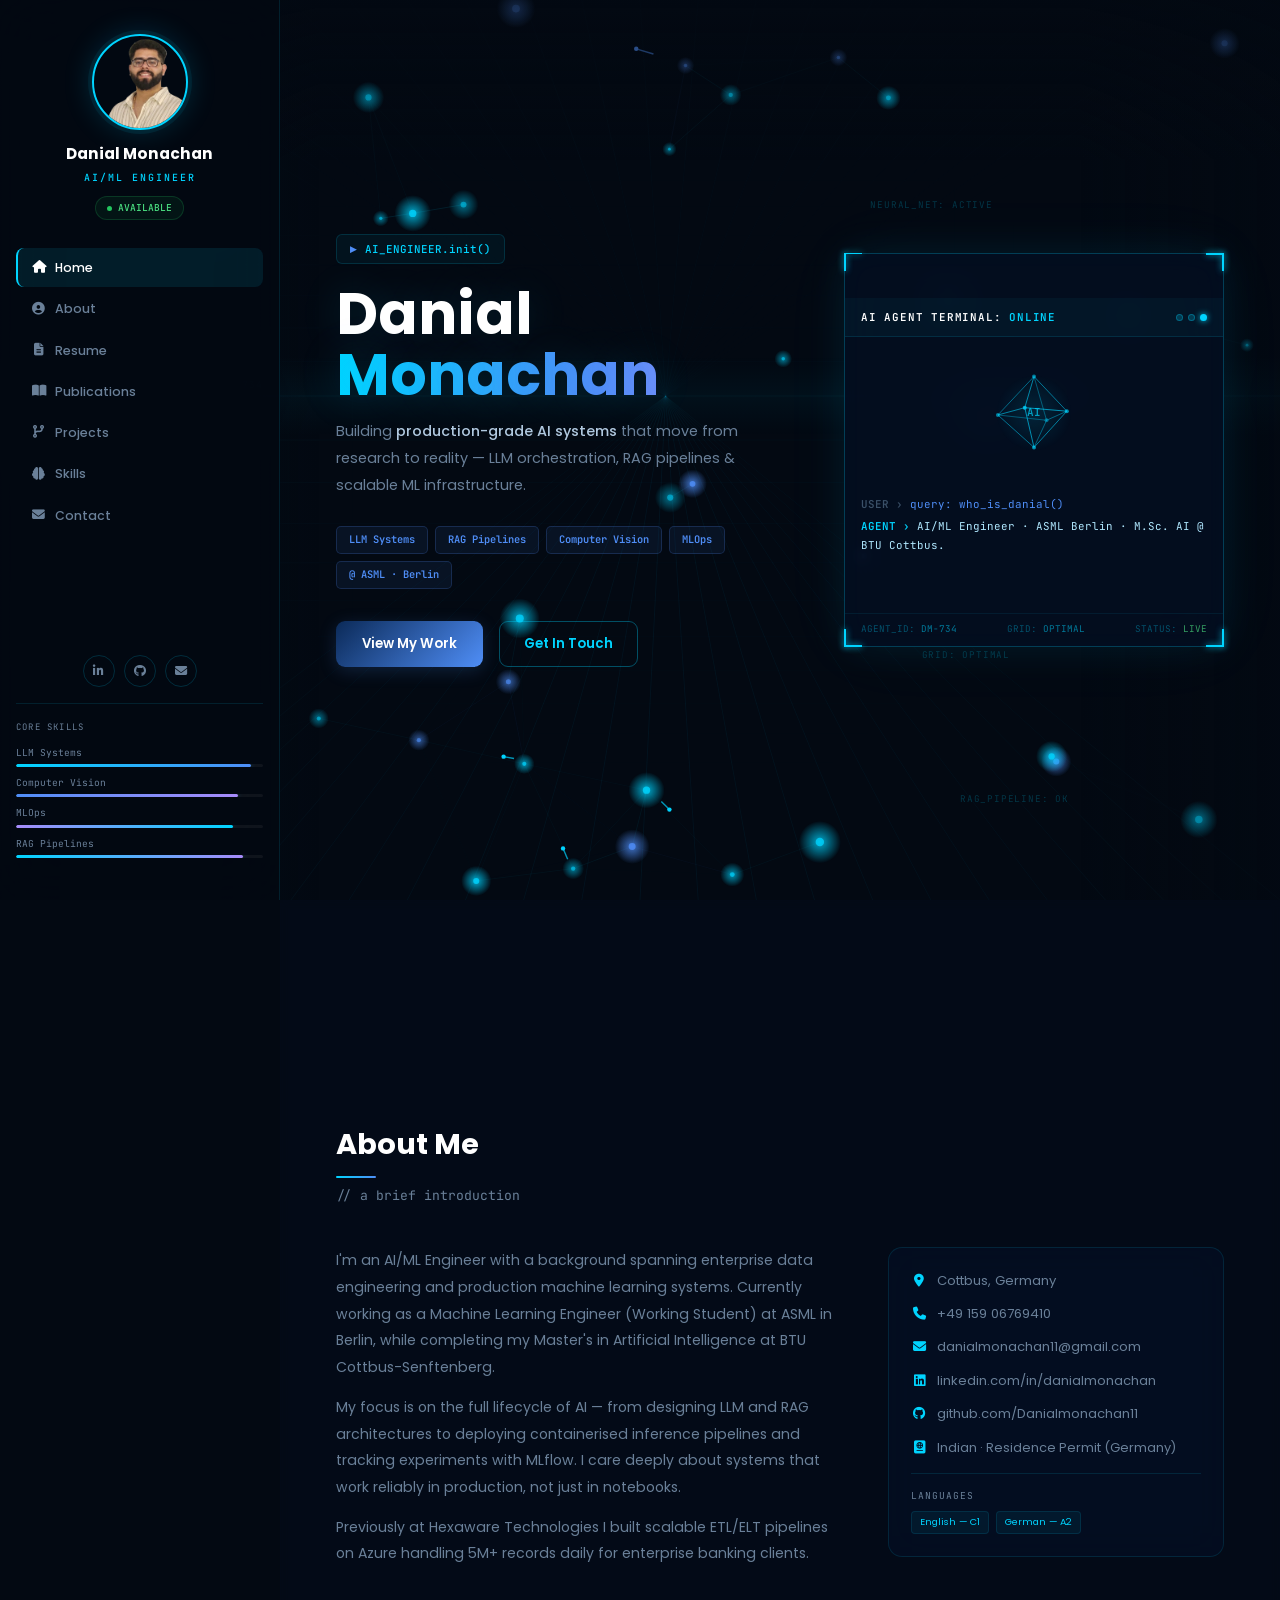
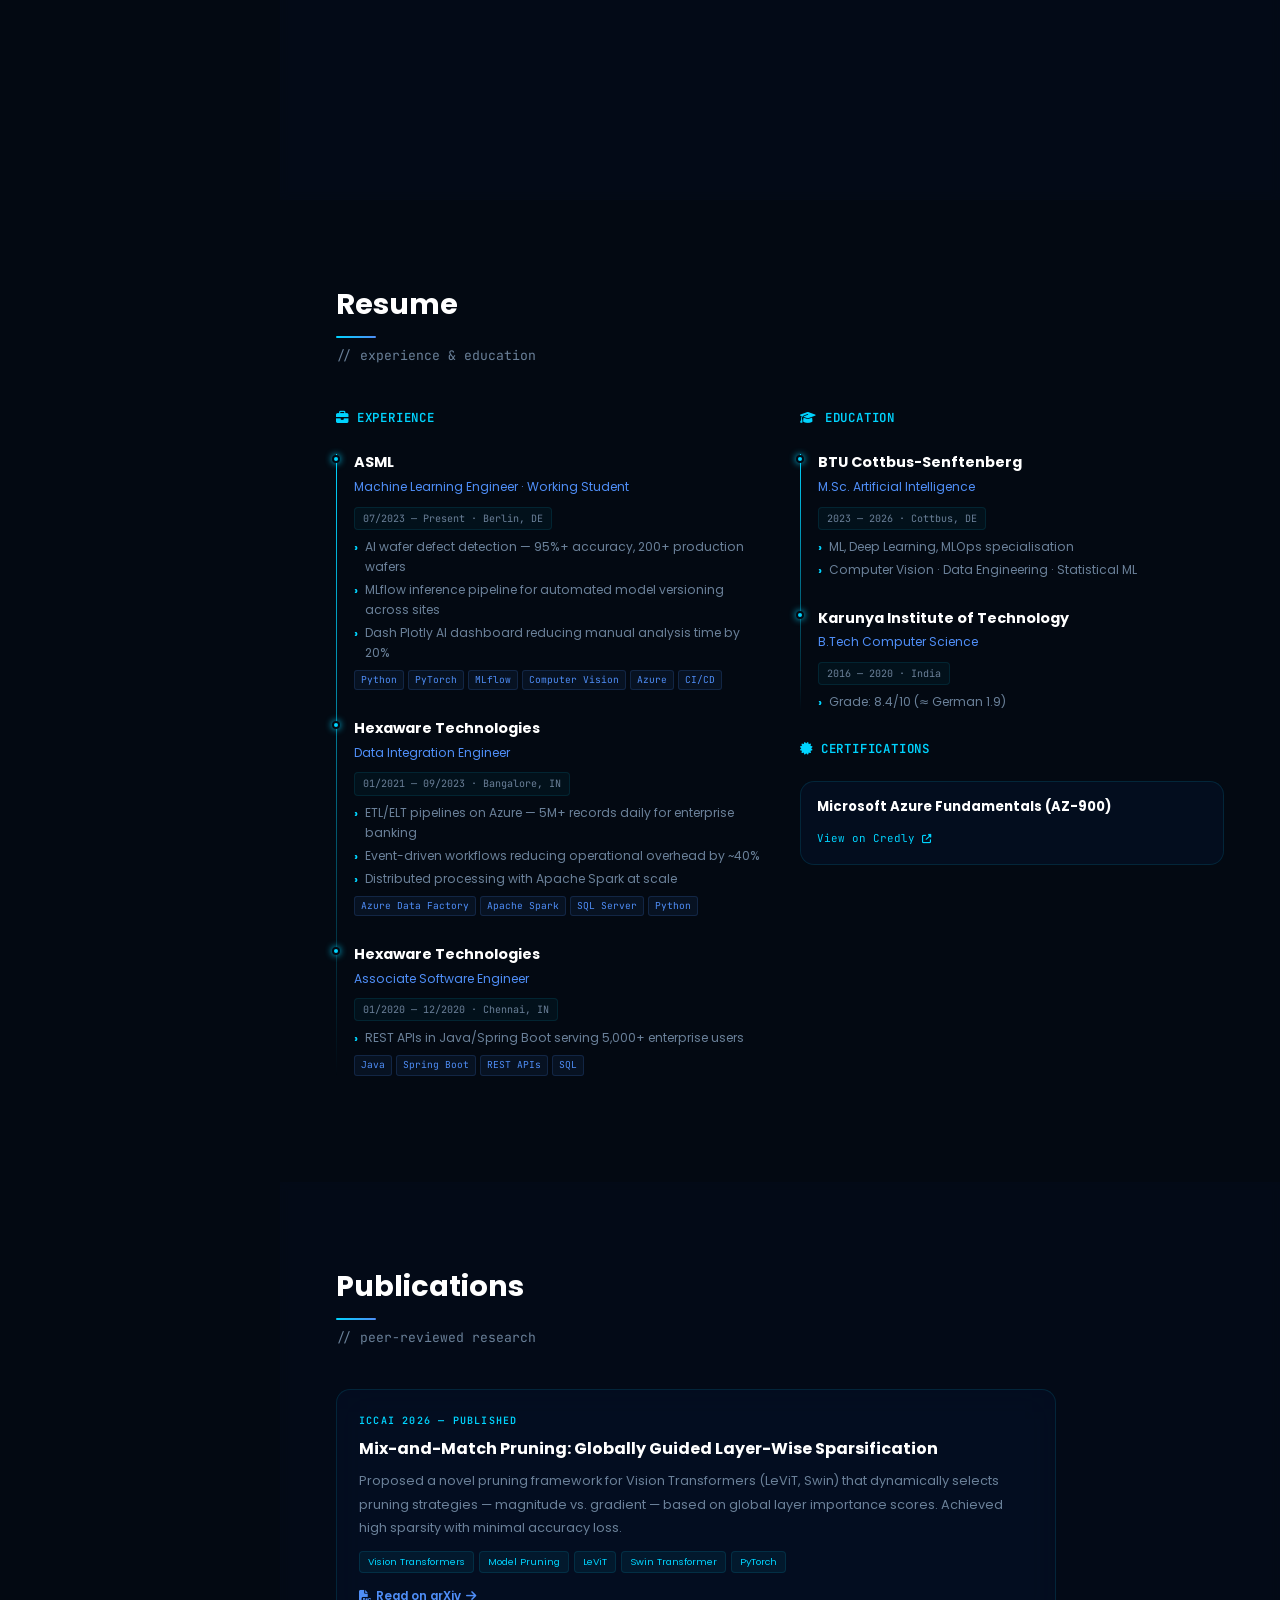
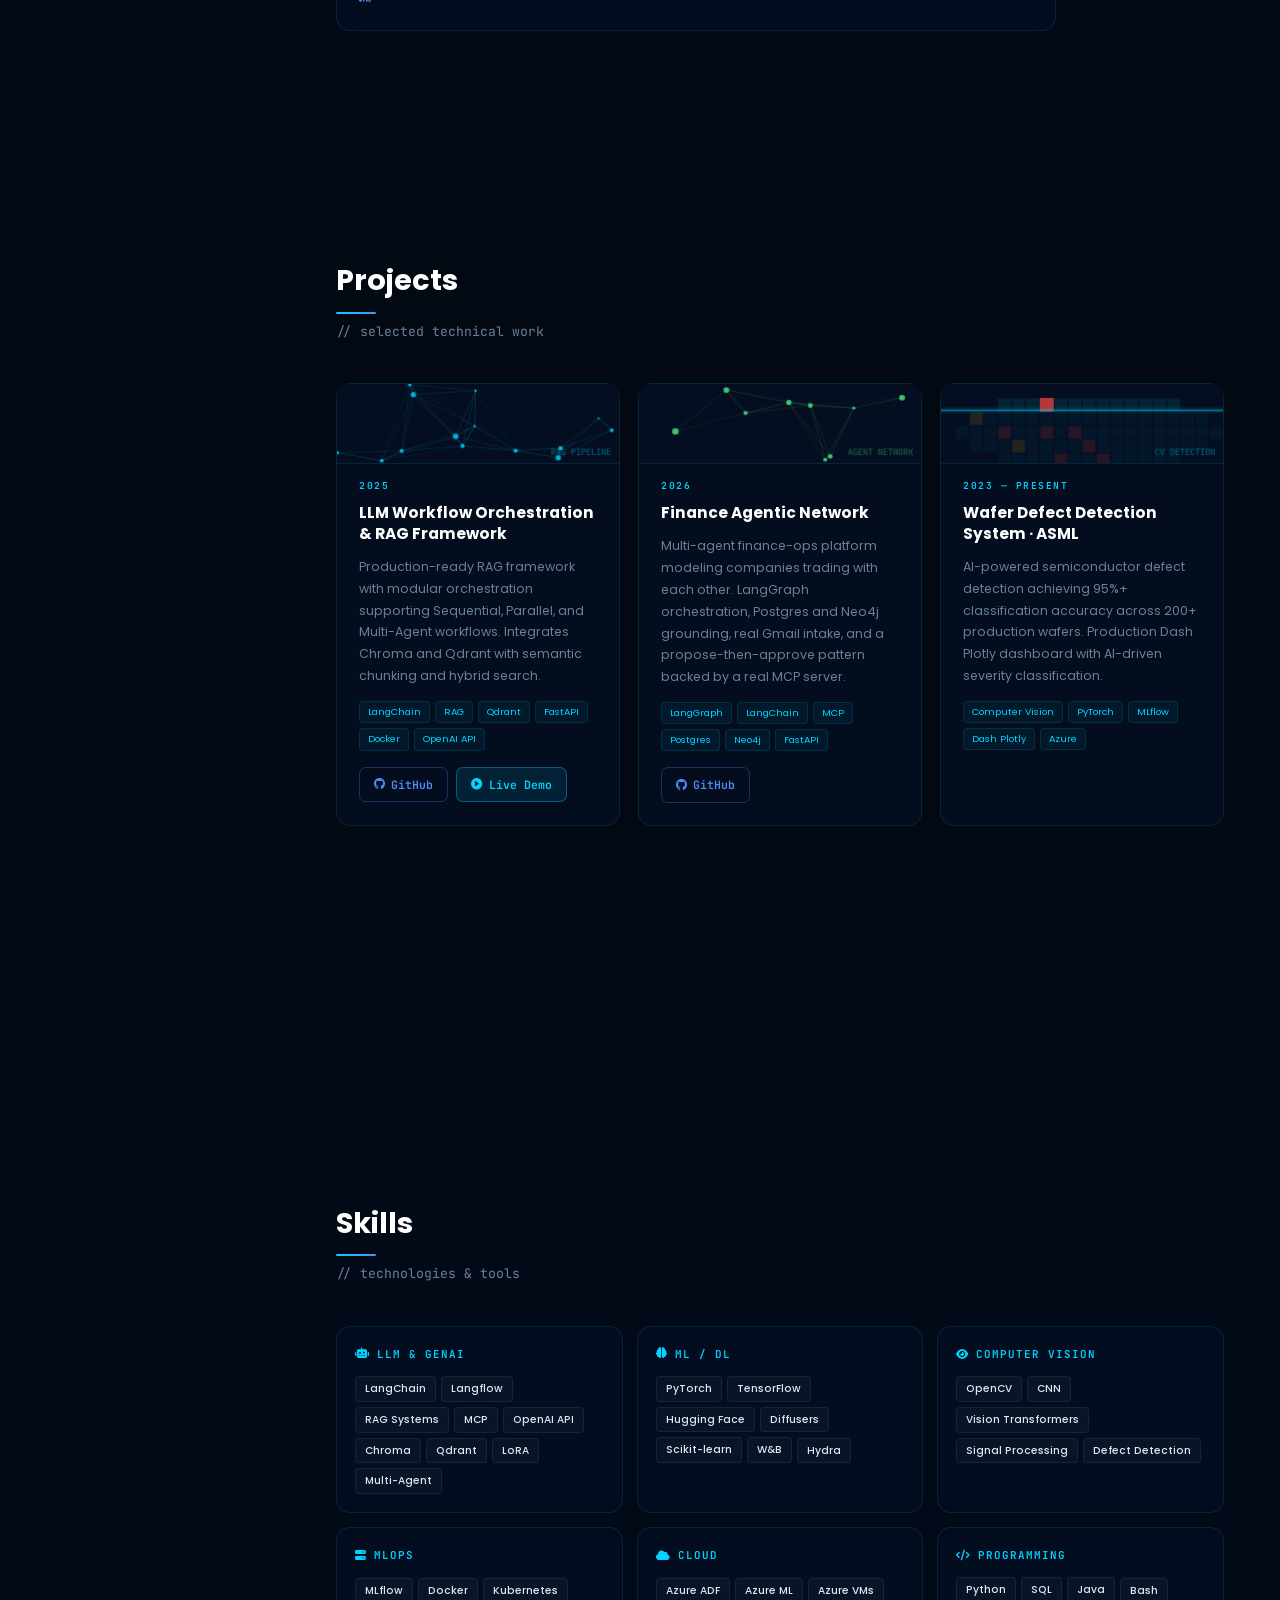
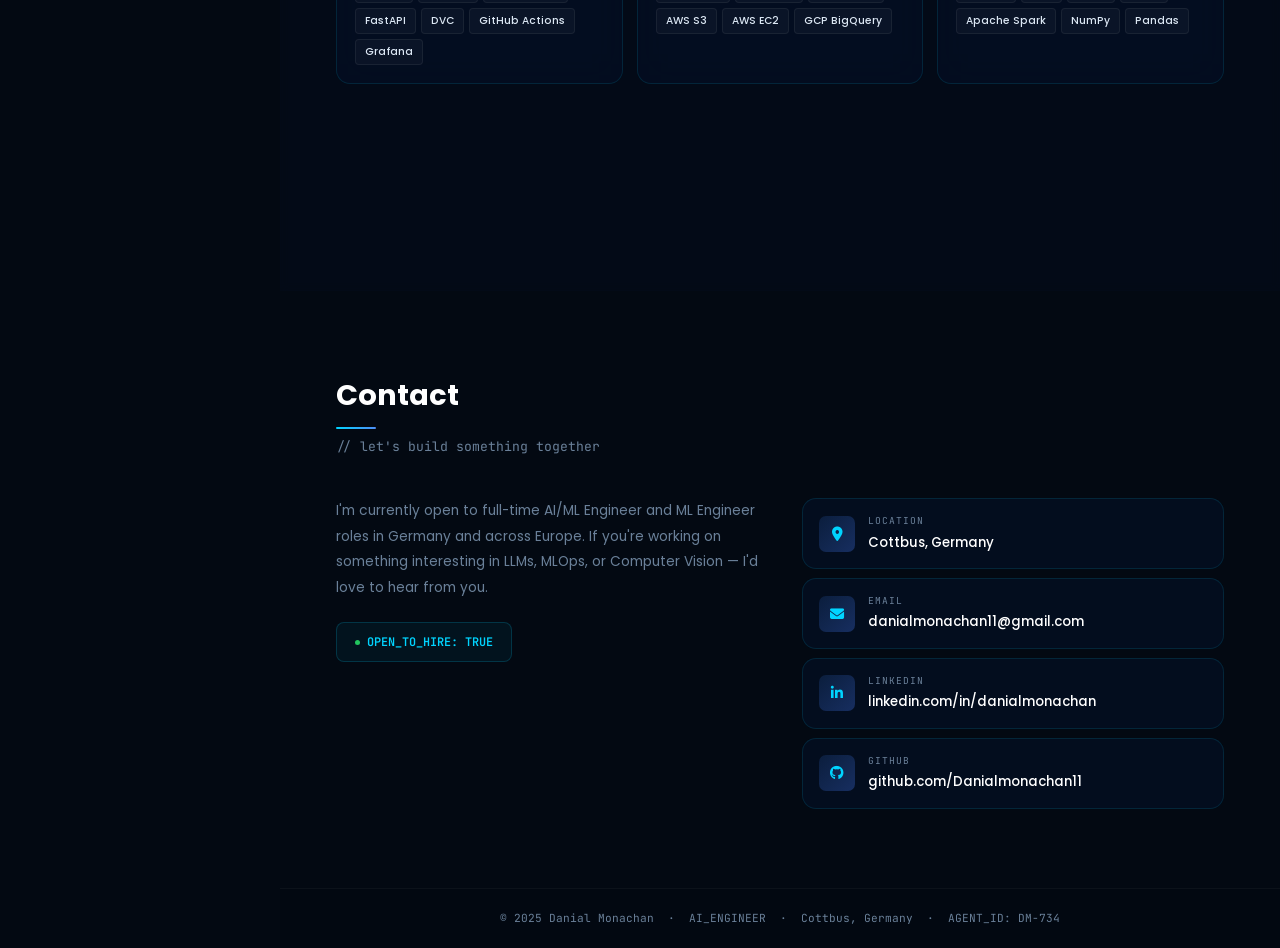
==== index.html @ 4eda5777 "Update hero terminal line, project year, and add themed canvas for Finance Agentic Network - Hero te" ====
<!DOCTYPE html>
<html>
<head>
  <meta charset="utf-8">
  <title>Danial Monachan — AI/ML Engineer</title>
  <style>
    * { margin: 0; padding: 0; box-sizing: border-box; }
    body { background: #faf9f5; display: flex; align-items: center; justify-content: center; min-height: 100vh; font-family: -apple-system, BlinkMacSystemFont, sans-serif; }
    #__bundler_loading { position: fixed; bottom: 20px; right: 20px; font: 13px/1.4 -apple-system, BlinkMacSystemFont, sans-serif; color: #666; background: #fff; padding: 8px 14px; border-radius: 8px; box-shadow: 0 1px 4px rgba(0,0,0,0.12); z-index: 10000; }
    #__bundler_thumbnail { position: fixed; inset: 0; width: 100%; height: 100%; display: flex; align-items: center; justify-content: center; background: #faf9f5; z-index: 9999; }
    #__bundler_thumbnail svg { width: 100%; height: 100%; object-fit: contain; }
    #__bundler_placeholder { color: #999; font-size: 14px; }
  </style>
  <noscript>
    <style>#__bundler_loading { display: none; }</style>
    <div style="position:fixed;bottom:12px;left:12px;font:13px/1.4 -apple-system,BlinkMacSystemFont,sans-serif;color:#999;background:rgba(255,255,255,0.9);padding:6px 12px;border-radius:6px;box-shadow:0 1px 4px rgba(0,0,0,0.08);z-index:10000;">
      This page requires JavaScript to display.
    </div>
  </noscript>
</head>
<body>
  <div id="__bundler_thumbnail">
<svg xmlns="http://www.w3.org/2000/svg" viewBox="0 0 80 56">
  <rect width="80" height="56" fill="#030912"></rect>
  <circle cx="40" cy="28" r="14" fill="none" stroke="#00d4ff" stroke-width="1.5" opacity=".8"></circle>
  <line x1="40" y1="14" x2="40" y2="42" stroke="#00d4ff" stroke-width="1" opacity=".5"></line>
  <line x1="26" y1="28" x2="54" y2="28" stroke="#00d4ff" stroke-width="1" opacity=".5"></line>
  <text x="40" y="32" text-anchor="middle" font-family="monospace" font-size="8" fill="#00d4ff" font-weight="bold">AI</text>
</svg>
</div>
  <div id="__bundler_loading">Unpacking...</div>

  <script>
    
document.addEventListener('DOMContentLoaded', async function() {
  const loading = document.getElementById('__bundler_loading');
  function setStatus(msg) { if (loading) loading.textContent = msg; }

  // Error sink persists across replaceWith since it's on window, not the DOM.
  window.addEventListener('error', function(e) {
    var p = document.body || document.documentElement;
    var d = document.getElementById('__bundler_err') || p.appendChild(document.createElement('div'));
    d.id = '__bundler_err';
    d.style.cssText = 'position:fixed;bottom:12px;left:12px;right:12px;font:12px/1.4 ui-monospace,monospace;background:#2a1215;color:#ff8a80;padding:10px 14px;border-radius:8px;border:1px solid #5c2b2e;z-index:99999;white-space:pre-wrap;max-height:40vh;overflow:auto';
    d.textContent = (d.textContent ? d.textContent + String.fromCharCode(10) : '') +
      '[bundle] ' + (e.message || e.type) +
      (e.filename ? ' (' + e.filename.slice(0, 60) + ':' + e.lineno + ')' : '');
  }, true);

  try {
    const manifestEl = document.querySelector('script[type="__bundler/manifest"]');
    const templateEl = document.querySelector('script[type="__bundler/template"]');
    if (!manifestEl || !templateEl) {
      setStatus('Error: missing bundle data');
      console.error('[bundler] Missing script tags — manifestEl:', !!manifestEl, 'templateEl:', !!templateEl);
      return;
    }

    const manifest = JSON.parse(manifestEl.textContent);
    let template = JSON.parse(templateEl.textContent);

    const uuids = Object.keys(manifest);
    setStatus('Unpacking ' + uuids.length + ' assets...');

    const blobUrls = {};
    await Promise.all(uuids.map(async (uuid) => {
      const entry = manifest[uuid];
      try {
        const binaryStr = atob(entry.data);
        const bytes = new Uint8Array(binaryStr.length);
        for (let i = 0; i < binaryStr.length; i++) bytes[i] = binaryStr.charCodeAt(i);

        let finalBytes = bytes;
        if (entry.compressed) {
          if (typeof DecompressionStream !== 'undefined') {
            const ds = new DecompressionStream('gzip');
            const writer = ds.writable.getWriter();
            const reader = ds.readable.getReader();
            writer.write(bytes);
            writer.close();
            const chunks = [];
            let totalLen = 0;
            while (true) {
              const { done, value } = await reader.read();
              if (done) break;
              chunks.push(value);
              totalLen += value.length;
            }
            finalBytes = new Uint8Array(totalLen);
            let offset = 0;
            for (const chunk of chunks) { finalBytes.set(chunk, offset); offset += chunk.length; }
          } else {
            console.warn('DecompressionStream not available, asset ' + uuid + ' may not render');
          }
        }

        blobUrls[uuid] = URL.createObjectURL(new Blob([finalBytes], { type: entry.mime }));
      } catch (err) {
        console.error('Failed to decode asset ' + uuid + ':', err);
        blobUrls[uuid] = URL.createObjectURL(new Blob([], { type: entry.mime }));
      }
    }));

    const extResEl = document.querySelector('script[type="__bundler/ext_resources"]');
    const extResources = extResEl ? JSON.parse(extResEl.textContent) : [];
    const resourceMap = {};
    for (const entry of extResources) {
      if (blobUrls[entry.uuid]) resourceMap[entry.id] = blobUrls[entry.uuid];
    }

    setStatus('Rendering...');
    for (const uuid of uuids) template = template.split(uuid).join(blobUrls[uuid]);

    // Strip integrity + crossorigin — blob URLs from a file:// document inherit
    // a null origin, so crossorigin forces a CORS fetch that SRI then rejects.
    // The manifest bytes are ours; SRI protects against CDN compromise, not this.
    template = template.replace(/\s+integrity="[^"]*"/gi, '').replace(/\s+crossorigin="[^"]*"/gi, '');

    const resourceScript = '<script>window.__resources = ' +
      JSON.stringify(resourceMap).split('</' + 'script>').join('<\\/' + 'script>') +
      ';</' + 'script>';
    // Inject after <head> so the DOCTYPE stays first; prepending the script
    // would push the parser into quirks mode. DOMParser always emits a <head>
    // (synthesizing one if the source HTML omitted it) but may carry
    // attributes through, so match the full opening tag. slice() rather than
    // replace() keeps us clear of $-pattern substitution in resourceScript.
    const headOpen = template.match(/<head[^>]*>/i);
    if (headOpen) {
      const i = headOpen.index + headOpen[0].length;
      template = template.slice(0, i) + resourceScript + template.slice(i);
    }

    // Parse the template and swap the root element. Scripts inserted via
    // DOMParser/replaceWith are inert per spec — re-create each with
    // createElement so they execute, awaiting onload for src scripts to
    // preserve ordering (React before ReactDOM before Babel before text/babel).
    const doc = new DOMParser().parseFromString(template, 'text/html');
    document.documentElement.replaceWith(doc.documentElement);
    const dead = Array.from(document.scripts);
    for (const old of dead) {
      const s = document.createElement('script');
      for (const a of old.attributes) s.setAttribute(a.name, a.value);
      s.textContent = old.textContent;
      // text/babel scripts with a src: fetch and inline. transformScriptTags
      // does XHR against the src, but blob:null/ from a file:// origin is
      // silently dropped. Inlining makes it a plain inline babel script,
      // which transformScriptTags handles unconditionally.
      if ((s.type === 'text/babel' || s.type === 'text/jsx') && s.src) {
        const r = await fetch(s.src);
        s.textContent = await r.text();
        s.removeAttribute('src');
      }
      const p = s.src ? new Promise(function(r) { s.onload = s.onerror = r; }) : null;
      old.replaceWith(s);
      if (p) await p;
    }
    // Babel standalone auto-transforms type=text/babel on DOMContentLoaded,
    // which fired before we swapped the document. Trigger manually if present.
    if (window.Babel && typeof window.Babel.transformScriptTags === 'function') {
      window.Babel.transformScriptTags();
    }
  } catch (err) {
    setStatus('Error unpacking: ' + err.message);
    console.error('Bundle unpack error:', err);
  }
});

  </script>

  <script type="__bundler/manifest">
{"fc638bfc-784a-44ac-8189-ca81ca6681d2":{"mime":"image/png","compressed":false,"data":"iVBORw0KGgoAAAANSUhEUgAAAiUAAAHHCAYAAABgCSj/AAAQAElEQVR4Aez955ct2X0dCO7fOScirkufz7/yKLiCJQiAVTAsACQokARopJJI0YhGTdGIImXZSxqya2Z6ZvWsnpHWqLs/dP8JjdWf+9sMZtZ8GPUSSIAGtgoo92y+99JdH673PpGRL6sAEGUeUC6i7s7jfsf94lbuHb9zbz6H7uo80Hmg80Dngc4DnQc6D7wGPNCJktfATeiW0Hmg80Dngc4Db2QPdHt7sR7oRMmL9VRn13mg80Dngc4DnQc6D/[base64]/cbXY76zzQeaDzQOeBN4oHOlHyRrmT3T46D3Qe6DzQeaDzwOvcA50oeY3ewG5ZnQc6D3Qe6DzQeeDN5oFOlLzZ7ni3384DnQc6D3Qe6DzwGvXAD1mUvEa90C2r80Dngc4DnQc6D3QeeNU90ImSV/0WdAvoPNB5oPNA54HOA3fQA6/joTpR8jq+ed3SOw90Hug80Hmg88AbyQOdKHkj3c1uL50HXh8esM985jPZ5z7ykZWf+ehHNz79yCOnP/nwwxc++clH7vnUpz56P9MHPvnIIw88+vDDb1H68Y9/6L5PPvL+ez7+wQ/e9cmH33vhJz/y/vOPPvrBs5/61IfPfK7F5z515nNCW1bK8i/8wqdP//ovfGrrN37+0fXf+Z3PDh577DH/+nBRt8rv4oGu6k3ggU6UvAlucrfFzgOvkgfsMcB/5i1vyT71qQ9t/eTHP/zgpz/64Q98+uMf+sRk99rPX5/u/sbV/Z1/fn3/+p/d2t/5bw52bv7fD3Z2/8N4Z///OR7v//fT6fi/m04P/+Nib/rfHxzO/ofZ4vB/mE4X/910tvgP9Xzx/6in8/92kdf/1wruT22e/1ubL/9dhfCnywJ/tlhW/9V87+DPFnv7/253Mv9Xu9P5H1x9eufXsbzyuV977Cd//Ld+9afe+9u//dP3/Je/9w83/uN//MPsf/wffycR/uf/+TH/+OOP6/eivUo+66btPPCm9oD+53tTO6DbfOeBzgN31APune98Z0qMGOG49/KHP/Dw5MzqzxXz5T/ZH+//Vzv7N//99Vs3/8N4Mvm/LIvyT/Ki+N2iKH+5KMvPLovip/Ky+FRel58o6urjZV39eFVVn6jq+hNmIOxTcPZpF8LPOBc+x/QXgPox9v+15WLxG8vF8h8tl4tfJX5lNp/98nQy+eX9g/1fmYzHv7lY5r9XVeW/Lpb5/3k6m/w3i0X+ZymSf7qw6jcuXx7/4pNfX3zmP/2nKz/xv/wvOx/8m7/5/zz4S7/08Yu/8AuPnP6d33ls7bHHHuv/4R9+Jnv00UfDkWC5ow5DN1rngc4Dxx7oRMmxK7pM54HOAy/TA/YWRkMeffR96w8//PD9o1HyibVR8iuJ2R87Xz1elcXjy2XxT+sanwXwYQqNdxEPmNkF7/0p59wm69fqul4hhswPmA4oIvoUJ32lKh9hWBTFMM/zEcccVahXlkW+ShGyOp5NVmez2doiX66xfZ3pBstbs8X8zGKxuLBYFvczyvLO/cODDx7sH3xm/+Dgt9Nh71862J8t8sXjy/n8/4TK/WmahD9G4X+3Lt3vXL906dfL5bVfuHZ5/qntbfehL3/5//W2n/7pD579yEfetvLwwxf7FF+pxArX3EVW6ITu1XnglXrAvdIBuv6dBzoPvDk98IEPfCChGFl9/zvecff6qPfx+WH9a3U5/yOU5f8hz/N/e3B48OsUHx/Jy/xtRVmeM+dWfQgZ4eBqVChh3kXAGWrROlPVqcxICSJQM61RVBWWZYF5vsRkPsPhdBJT5acsTxdzUKAgr0qOXaPmWL1BHz5J4hwql1Vls8XCH4wP+7f29jeefea5C9eu7rx9b3f/fZPx9P3EJw72xr90OJ78F/P5/A8Ox7N/dXg4+XcHxGw8+zfLWf7HVWG/O0hGv5L67Z89c2b4sczN3/PTn3zk7p96+OHNRx9950h+4TtCu2HSvToPdB54KR5wL8W4s+080Hmg84CiA4+85z2n+0n+I1vro19LBuFfwvBvFvn8ny8X01+t6/JDzuEuRjbWyyrvLZdLN51OMR6PwcgFGMUA22BmEY7G3nt8N4QQ4BOC7bIzo3hhyKUsSzBiAo3LKEgUImYGeAcvW/ZR32VRxPlmywUoMihoVC4xnS/jeq5du4bLly8Ldv36db+zs9Mn1m/evHVqf2//7GK5uJtrfvt0Mv1RzvUTnOvvV2X1u2buX3H8Pynz/E8W5fJfT4vlHy/Txe+6uvfY2tA9/MlH3n83xckakXTvmM4DnQdevAfcizftLDsPdB7Am9gFOqYgyW6fWh99IIyS3yny+k9mk8M/qori19PgP7YyHN2zsrK63uv1UuOVF4soQiQg4AGXOFgwKM9jGSyKHBILimyUDJPkZY1FnmO+XMY0p/BYUlQIOSMkwjIvkRcVGHmJULlgvxqO8RQXIySKrlQswRmSLIVEjdrbPhXnUp/5Msfu/gFu7u5h/3CMvKzgQwrnEzALzZNz/gVF1Wy+TInhYlmss/50ifq+GvV7zOqP5cvlZ2fT8T+ajCe/P51N/2hZzP9N6fEvV0f4lTNb2cM/8ZEP3P3hD79l9bHH4N/Eb59u650HXpQH3Iuy6ow6D3QeeDN7wD36vvetYzl518DbbzHM8W+txn+RhvB3BoPB/YwY6PMgGUWIWyxmWFJUVHUB1sM510QumJYUGYqSqF1RDpWFmpEPapjoX5Vlo1T1PP7haVCJ1l5l1ctYfdqyUtlobKEdQ3WCystlEaMmstUYdWXwLuF26ji++jEqgimjOrLX+AJ4qY/WdATjmI5IiqLs0XZYlMV6VVfnAHsnx/4kgF8h/lmRl39ae/t3o2z1127d+uCP6KvMPPLK2Na9Og90HvguHuhEyXdxypuwqtty54Hv6oF4VPOBd91XBPf3i2Xxp85X/yRN/[base64]//62o6/eO7Tw9//Cd+4gN3P/bww3326V6dBzoPnPBAJ0pOOKPLdh7oPNB4QEc1jzzyyOleUn0CLv2TJAn/OkmSn/bO30ci75GgXUvIJOJIzI0YyCkmimPCV1uLZmRQh9gJeOiSTdO/jGNxDuqb+ngstcvuhZDgENSuPu0YXF/sq1TrVKo22cleIiXwqAZwcS1N2qxFc8iuHU99BY2jaIqEiQSJoHrZazxB/WTDNmPUxU8mk4T2qxzrQcA+CXP/uDb7b6tp9V/f9Pnf+zuf+MjbHn303h4AQ3d1Hug8wP8j38hO6PbWeaDzwEvywGOPPeYfffQD23V+8HC1HP/jLOn9H5MkPOacu9/MeiRXy/Mci3wZowcieoH1UYjkjGgUjEaofHJikbWA+CvHHTdxzJiXvVCWFUVJTVRRlNS1mk0/wDVA9gI4jpmHEcpHA/6oK0MEO2q8oigpThpUVQ1WRwAGEGYOxjGc8wBO1jmAZfURtC5B4+V5wb03UFljGseRvWzUvqCPlvo8ymLJ46zclmVhJepAbOVl+a68yH9+uZj928nh4R9buf0zP/uTH38LhWCv+9wJuutN7gH9n/cmd0G3/c4DnQfoAffpT79n+Nxz33jPcpb//bKo/ywJ4Q9WV1ffl6bpOgWF4xN//AaLUgkTkmsUD+x7/KJdrFMqNALiuPk4o7a6poCo62hfVVVMm/qawqGOZc9jF0GfTxGUbweR7Qvzzjm0kK3GLcsyjtXmiygWFjyWWVCwFBRTVUxV39q2Y2v97XhKNaagvCA7jSuc7Kt+rZ3WqPboM4oVzuOKulrh1h8Mafil5XT+p7u7u38YqsnnxuOPve1zn/vIisSh+nXoPPB68MCdXGMnSu6kN7uxOg+8/jxg+mzDZz7zyH3zif3s/[base64]/KSaL3yum9tnl+OrbGDkZAXFjTLpX54E3hwfcm2Ob3S47D3QeeKEHHn8c7pd/+bNb/sLah12F36qK4l/4xD476Pfvdc71W7JWqs9JlIw4iNz11K9U47ngYWbKQnUtZCOoj6C8jMwMHDtCAgMUF20fs9ttZs2Y6tcCvGR7ssyq43lP5lu7NlUf5V9oow+5FoycCCfFiOxamNnz9qh6jdWOqVRQnVljq7LGVCqoTakgf6hN88kXbAtVWW4Uy/zdZbH8pTLP/4inPf+k78uf+PgHP3jh6DMnmrbDD9UD3WSvhgc6UfJqeL2bs/PAq+yBX/u1Tw//5m8+8SCq5c8z7PC7ISS/4kN4rzO3Xpa5m80nODjcw8HBASaTCUSiWjJPXBg3qSPgLAoCEW3BCICgPEkWxigBGBVpU/BSPZOjl2PfhsAdrR34U4Oz1cyiaDEzaDzBeNYhaIwW4MVTnzhOW2dmrAXr6ggV1KYxlDezOLb3CUIIMDMY19qiXXNbrhhZieBEGge82pRZmLG/eaaexWZPNI1zy04CRHMLKrepIirKl3mBsshRUYXUqJKyLLbmi+n7Jof7/2A83vujkBa/H8rNH//pRz94lpGTwEm6V+eBN7QH3Bt6d93mOg90HvgOD/zzf/[base64]/XWf/PkfZ+bTisHtTnfuI6XsGPrmvngdeyB9xreXHd2joPdB64cx54/PHH0v/4f/s3F1eG4RcSVP/s4GDv7966ufeuXpUXdAAAEABJREFU6zu31q7v3PTjyQyFBIn+Psd8CX0OIucPVpE8aygvUvUkYpGuiFbREQkRpTn7KVW9yFiQvcptelLASJiIsFVXKFrAkERdk72hr9zUIM/DGxAYkTFrSF/jmHkKEYP6Nd5Rn4p1JUoeMam+LNgfnhEIwJgGn8K7BGYWUdcl+y/hLcAY0XHwCGxvy9BnYFivNtUJyp8Eh+CcRnGFmJp5ePpGUF77BkVJmzoXIGgPAsyjNIfSOyzqGlP6YFGUmDN6MlvmbllWvdrZ2byqfnwyOfzt+eH0j9N69JFf+PQjp7uoCbrrDeoB9wbdV7etzgOdB0544D8+/oer9158/weHqyu/c/Pa9X/x1FNP/+SlS1dOX79xI+zs3LRbt/Z4VDPG4eGEOIxHNoqS1CRLPeG3UFkwM5gZCbmKQkDtqhcAB101owIqvxCylSCRgBCachXHkq36mlkcP0kSONeMJzvZC62d6hpUFAb1MTSGoL5mFutbu7a+iWQgzmPWzGdm0CXbdp42L6FTHH3+ROKrQRHXLRutqU2VB/2g+R3FiJlxWBfXATT7MeO6KLhqipOCYmxBUbdYLiHknKekmuF8jpES/ftBD+bF8u/mefFfFgi/PsqKhyhM9EFYjtu9Og+8cTzQ/N/xxtlPt5POA50HTnjg8ccfD//+3/+7C6cfeODnL168518NV9d+4+rOjXdcuXa9Px5PSYs+kr7IU90aMgVE2PrMhconIdJtoXoR90moTfVKVX8yVb5FK1hUlr3mNrNjgaCyYNbUKS+7FioL6v+3wcxkFoWD1iPIXpVmBvPuGKBAEChvUFIkFIzcKG2hsqByhRK10ZLhEkVdgCbfpmY1/YpjqKw2QfkGxnbObxQndc3ITRGPcPI8j0KPgiSKGO2Za3ZlWW1RoHxsuZz/AYf/NxtD/OxnP/3x+z7zmc9k6K7OA28QD7g3yD66bXQeeEN64JVs6jd+4zd6fT99YGOw9ovBp7+5WBaPTqfLC4eHMytLw3Cwgs3NTWxvb2NlZSUSpEhbczpGJ8xM2SgUYoY/jggykqZsVRaUF0iex20qC6oT2D2OZWYx1RyqU9qKIKWq05jq0/ZXnexaqFwzEmNmykbyln0L9RPaslKN2UJlwcziWuIg/KG6vw3qb2bHos3Mot/adZk1ZbMmBa+TbSzGl1kzr9rM7LhOZUEVmkup1qO8mUlcBUaw7p7NZj+9WCz+mP761cwv3vu5j3xkhbbNQMx0r84Dr1cPdKLk9XrnunV3HvhbPPBbv/W5ldOb4X08GvjVvfHhP/r2M89+8Ctf+draE9/8ljvgEU1FQk97PUiQCKPRKBL7kscHIkGhzbeE2E6nsiAbkuIxKatd9YLyZhYJ3+z5qUjXrKmTnaA6wcxUFPlGcaOxBM3VQmUZmdnR+J5FHY2ItMF+9fPAUxDaea6z+UwH4Dg+GJmoiOJ5aIVMO4fmbPOcJL7MjGO5KEzaNSttYWacz6I/cXSZ2VEOsQ282nHNLI6nyFSapujxvigPXmVZc30V11uxBNSM5pT8ySjKepEX7yvy5T+qlst/jBX/iU9/+pFT3R9di27qfryOPeBex2vvlv669UC38B+kB37v9/7hxrC38XBZVb956dJzv/L1r33z3V/+0l8N/+JLf2Vf+8Y3sFgsSdoVyqImGYqoHdPbvwrMLBKnSFOk3ELlFlq/mUHkqc99CMq3xKz0pGBR2awZV33bcTS28qproXILjaF62elYQyiK5nMcqm/R2svuJFQvGzOLe9Q6wEv1EiASXsLJcdVGk+/6Uls7vvJmFu2UV8asKctG4ys1szi3mR37VfZqE8BL+xRaP7a+VGpmUZRoPEF9lHLNWVWW91Zl9Yt5Xv1+NVv+/Wee+eb9H/jABwYc0oju1XngdeeB27+JXndL7xbceaDzwAs98Du/89haMV385O7NW7/z7DOXfvZb3/r2xa9+9WvpN554As88/RwuX7qKipGC+bKI3/K4cuUKrl69ir29PYjoRIwaU8RnZpFEVW5JVDZqU1n1gohe5ClCVX+zpp+ZsdlxDB9TcF5Bxy5tqr5mxnZGAeo6km87tllDxipr3r8NWlML2X83tO1KNZbSogKEkpEj+aVFiVqfGkHFpQlt+YWp5tE4gvLaiJnFKInmUFkwM/rBlD1uk7hqbVo/nBxHdSFJIMA89JdgF4sc8/kSk/kCh9MJJrOpz6t8q8jnH5tMx79bzWa/P8jKn/z4xz948TOfeUsWJ+x+dB54HXnAvY7W+ppfarfAzgOvpgd+4+d/fr2Y5j91sH/wW1evXf3Us88+d+bmzZvJtZ3r2L21j/F4jIPJOJKiyG02m+HatWu4fv16/MaN1q7jAwkMiQuJDDOLZCrCFYG2aMlT9eonAhXMTMVjqL21Pa48kdE8gtnz+5lZjC6IuAWNg6NLeY2ptZxMlVebYGbH61ZZtichW0FrFrQGQXlNoz4nYdaMZ2ZqjmObWfRla6cGs6ZddRpfqZkd28tGdWrTepQ3a9qVV127XzOT+THUpqjOfD6Pfw5/Op3Hb0npD9wtFotBEpK3ZVnyq3VR/VFi+A1fX/iRRx99dJ0DdL/n6YTu9frwQPdmfX3cp26VnQf+Vg/8w5/56MbB8ubP7+7d/Ce3dm985Natm6uTyaEf82laZCbCWxR5JEcSGJLEw3uLxC+iU53shJYU1cfMYh/lVa92M4MulUWQPEaIEQ4zi+OZWSyLeAWzpl5jyFbQODi6VK+sBIFZ01ftGl/1EkmC8qqXvVmzBjD64lzgGj0FgkWoTqgZ/fA+iW1mnmsLHMIxIlRHO882VsDMvgOa4+RcZo2N1ijoGzd5vuBYJceq435bP7brbuwYcSnL2C5faEy1K9XcmkdlQfk2KiNblVWvvOzlN31VuKo5ZlVB5cmE0ZLxlEdyCw1HN/ktZ/XD+Xz5m4d7+7/fc4tPPProB093//qw3NPh9eAB9/0X2Vl0Hug88Br2gP3yL392u+6nf7csl785nUw/[base64]/mfOTw4/MOksp/bee5H7gPgiO7VeeA17YHuTfqavj3d4joP/K0eoCD51OkB8r9bl9Vv8Sn6QySmIcnIIqF5FwlLpKgyyep5fwdD9WYGPl4zcpJE8jUzmDVQu/opFbmqv6C8oDazxvbkKs2aOjOKnAqoSj7ZFxVKombZxI2MYiivsQWNBV5mTV/nXFwPq6C5BDOLhAxeshde2Ff9zIwWnPcomkCCjlEFjSF7NZpZHD9xAcG8VgQ6LcIBrAtIfcrUHSNxHomziGBNvf7eCGditKTkOnP6e/k8KJoiFMWS0ZICslUfH6NULPJ1ch9mFv2vb9noD6pVnEeoa6OlY5uPcFx3kmRwFlDRJq9qLMuKc4Br4SBgk9m69/4j+weH/5rviX/66U8+8tHPfObDqwAM3fXa80C3ougBF392PzoPdB54vXnAHvvMx7bzafHTi8Xyl4uifHeRV1lRFAYSVkgTOOcpCEAG8tBVxkhJRdIsInkBzf/+3ntImCh1zrGfg5mpC+1EdA3M7Lg+NvJHS6jN2AWJuYx9VN9CQkBQ2ez2GCqr/oXgsHEerceMwqau45hm9ry1gZfWa9aMaWasuf06OX6bV9pamFkcT2MIOLpaGzOL7WYW12N2O5W90H4Gx8ziGun/6F+lrU+UF7RP8FI/s2YszSWoTSmb45xKBdWdbFPdScT75nivKU5UL3ulmoP+M+bTLE3u9z78al2U/zaphz/1c5/++MVHH300sK17dR54zXnAveZW1C2o80Dnge/nAfuFT31oc1GXn2KE5JcYiHh/VWLIiIAtlwWflNm99ljMcyi8L9S1SBMoi5qNDp7/GZ+uWYgvM4tkSCKDIFIDL5GcoLLqRYLKm4nvwLkawVAUxTEZKy9CFplyiPgyszh+21djql2pIPuT/do2M4uCoO2nVOtQasYxzXMRhjYao1QRGHC/bIVju6ByC7W3wNFlcIh2QJwPR1c7T12XFB3yrfyHuBetQ5CNzLVm7UNQXlC99tfiZFntLdSuNjOL8xvXDThoLKGJmnCrjNTocycV2wQ4D/PUF0wZKIG+VTVb5OB7geut4M1h2B/YYNDbqqryo7Pp9F8si/IfZK58D4XJiHM64gf56sbuPPCSPNC9IV+SuzrjzgOvvgcYgl9Bln2URwj/[base64]/KByW6+80La3/lJZUJugPUqEtf3UZmZxPuVlI8hGtsqbWdxTuy+l3gVEMUURVlKd5vr3cxYLLChMeJTH90AjUNSfgnLI9EfG4+nvzufT38us/NTHPvaBM90fXEN3vYY80ImS19DN6JbSeeD7eUB/eyIp/ftcjV+mIHmExLO+v3/o9g/[base64]/D3Lpf5z12+cun3q8Xi5/avPX13J0zkzA6vBQ+418IiujV0Hug88P09wHB7GKXn35qmya8Vdf7jRVVsMErixocTTMZTkg/HIGnpibksKhb4UqSET9HMkdyTSOQidBG7mama/aoIFcwMIkARmVKRWwuVZdOmygtmFgnYUUy0MGvGaW2VnkTTzzO53VdrktBoobL6tGPSOL4kRNQWkXj44KC8p6iRrZmhvdS/3YvyL0RJMSJUFBlC7OfseD9mTd7gY52ZQVc7jpnFek+Rp/mFk2to525Ts8ZeNoLGEswsihrwasdWHxbj62Sd6lsYRRR4bqN7xKO8aGvmIeGiOp+kPNLJ4x9ci/Xc5/7hoZ9MJltc6yP7+5Pf3J9Mf/EahcnjoA6LI3Q/Og+8eh5wr97U3cydBzoPvFgPSJBsjar7avjfLK3+TLZ5krEAABAASURBVAE7taxLN5nOkJOU9FSsv/RZFGwhwXnnIlEHEjYpCvrGh/IWDCWqCBcCRHZmBl1FUfDoZxk/x0CuZloTZWNDvqorQJ/ZEHhSAJUjWKiPAJKkMaBgZpFkPecHKzSPUJme7AVAn5OoixKuNuhbMJ5zKK/Us79gZlA/[base64]/JZ/NfKaazx77wYz92N7sb0b06D7xqHnCv2szdxJ0HOg+8KA88/jjc2fXexazX+3V4/Dyf7M/OFwu/[base64]/+1Mc+cJbN3avzwKvmAfeqzdxN3Hngh+WB1/k8X/7yp7eT1P0CoyG/OB0v7p6MZ/[base64]/pNIqfijbVdawhidEmqmDRSh0Uw1IxqC8jl9v4zipgaHQE3RI2geR+HhGXFRpEh5jQuu1tjfWA+2q97MYNZA/WRX8l4IypsZPP2icTieUVwmRVW9c5kXvz0vq7/3qU99+Ay6q/PAq+QB/S/2Kk3dTdt5oPPA9/PApz/9nmExmT2yt7//OYqQtxD+4OAgfmixIFE2JFhFEhIhaTwRj0hRUJnEA0H1eooX1Kay2s1uE9gL6zVmCzOTOYmyjqlj0o6hCjM7bmvLZhbXZmbkTNfk0VyOdezR1Cl/AqAAkJXGF7Su74Z2bdpfC5Htd4PaVa/U7Pa6NJfmkOiRCNKY3hyUqj7OWxfH69S6rOLmrYr7Vbt8KtsWslFebYLy361O9Q0sisTlsuARWhHz6mdmcR1mBl1ak/bQoma96swsrk82zXh1XJv22rarTTBrbM0sijvvzRL9uwNWvX2+WPxuvsj/3ic/+fCFx0HFow4dOg/8ED3gfohzdVPdWQ90o73xPWDLw3DucHLwKQqRh6bTaVgsloyOLPkUXccPrcoFBg89aQtmfPYnXzJQgbKoadcIlsQljBKEWBaBAgaRVQswoqL+FcAn/[base64]/wvVHXjkd6by2L/LfTYD/3n3/2Ixe7b+XIWx1+mB5wP8zJurk6D3QeePEeePTRdw4N+YfKsvgwyWadJBL/f2VKwqlh8KiNpAXEsuqZhZkpiVCdoIIIzMyObc0cnAuEUgezpl9rrz5mFuvNTEWIFAXZmDV1sQEGM8HH8cwsVptZLGtuEalSQfnEee7AYj+cuMyaOrPvTNXX7Ha9D4YIkrTziFezvjLmzSymWq8yZhbnMzMVI9RGGXbsl1jJH6o3s7h+z/HBS2MLzKKumjFUbm1lpzW2MLM4n8pqE8yaOjPjMO4ITECJRPGgnJk1/ay5P2YWfV+WZUw130k75bUOtfO9AqVtWfm2TnnVq79SrcvMoCiRyky9M3ung/tHVoefm06v3KMPWWv8Dp0Hfhge0P8RP4x5XvwcnWXngc4DeOwx+BDW7qt8+JTz4UFjiQ/[base64]/AaSkx9UeRFS2xKOjjiiPVxnZmaKE1aK9KWYSZHcNxPOOIMI4pcFwcwVEQAgYQZg5GuBAQ4TzkH41p7C9bAbxUx+QFL0efN2vSWnS/lVbcsz5LonLBKIqO+4TYxg2VbNe3oHKG1pRyW0ak3OF7GC779VCHv7+1lb6lEyYvcHdX/IF5wP3ARu4G7jzQeeBle+C55x5a83X18ST4j/[base64]/8GrHV9rasjqOpfFa8N2Cpb6BxfeB2gX1IagL66xG/S6+r/5h5v1jFy+uPtAd5chDbxy8Vnei/3deq2vr1tV54E3pAT2Vnt7cervz9ndGK4O7QgieF5iiIqmJSEQsIhwSCKnLk2BDk5JYVa/ogb6pUuszGCJgJ1dWUD/1cYymePZQXnVkIRK3HZOy6klIWCz07Z4ikp/[base64]/M4NZA+1BY0ZUOTSH5srSPsD3Bu+7cUwJk7fWtf3iMO3/zGpSXuSIRnSvzgM/MA+4H9jI3cCdBzoPvCwPDIfFik/CBzY3N96zsrLST1LPo5o8/j0SEZNzgeTiI5GIQE5OInIRZKd6pYLyJ2FmHIOAi6lIU6SUkAyVV59IWGUZ51FehKoUJFbNobSJONSRTI0TGInXkQStBuuqKCAkIqpljpoE7si8CQ0DSTx1hracsXKYpRj0UvSCh0g+UGxorDaVrZHEA4CU6xz2EmTeoeeBvtLAPJFx7GHiMMg8hllAn/mUgsMogvSBVqNAoRmyxMPTFry0N+3JKDBYhPI5owg1RY/yxn2p3sOUQKnqEu8pIpy8CC+f1nUUAPKNRIf84NhDMLPGVmthXj5WO5vjqMaMmUUBo3shgJfml0AUtCbdA0FlQXnZCBqzhcruaC4zjc7BTr4oPmSrMQXlzSwKMgoSCR2bz+cp56BA9v8gW+1/+pd/+XOnTw7x2st3K3q9e0D/r7ze99Ctv/[base64]/Wv2r2hTRjiO4ziexjGOB/qOSwKYN/WLqAH62I7HrCH/SzRIKOieCIqONMjpdgpHjltFlKi5L/AyMziKEqHmRBXruRquAs+7YqRGoR+uVg26z/pq8mKR8/1W2Xg8zfb3Dt5VLKtfXx+MPs5jnJHsOnQe+EF4gP9X/SCG7cbsPNB54OV44LHHHh14n/zoxtbmj4xGo0G/[base64]/hntOncHFrM9qvc46eK5GShjNXoU9B06cvM++QcS+ee9TnThISduAeA8C9EBIJ7KMoEJivqyWTAkaBZqqXYGCqPCgWjSICvBcSa9Rb4FTRT/KR4zyO4wqxjfkmNRgzzgDdJsf52QTTD0L3RdC90n3SPRGUb+skVJSXncBu8WVm8IzgON4nHF1mFgWKWTOD7AVwpSdtNR54qU3z8RgHh4eHdn1nZ7Czs/Mjs8Xij1eH+OjnPve5FZp1r84Dd9wD+n/ljg/aDdh5oPPAy/NAkiTnqir/aD9LGSavMJ2OwRB6FCMiDJGSINIQmSh94Uym/6tJeGYGM4OiIzVJVKhIsoLGaEFORjAP5/zxUGaGhMQWWOfNIWEaQkBIHFJFMZI0Hn+kznh0AgzI6H3WSygIQ+aHqYdExam1Ic6ur1FQrEVBEUUGhcXZ9RVsDjIKjATD1FE0gBGQOubXBim2Vvo4s7nKfiNIkJzbWsPFM1u4cGoDyp+jSBkxyrKRZTizPsI9Z7fxwMWzuP/CGdx1ajvOOQweQ7J+34AR9zNMAwaJQxYMmUdEn+UBC1kAPAqgXAAUgcbjJgkXR8GhoyPB6D8wSqRUcBRlt1FBdYJswMjCdX+EAAAQAElEQVRH26a86nlb4OnbBo75mgD9b/D0ZWAbE0oFi5DQiaCAqo+g94Gg+0cdCQG8VCcwG++7mUFl9VOdYGaxDTDEenZOfIrUB9RFyfcZ4y2MnIFHO1w+ZtMFlosivgdv3bo1uHzl8nv3bu3/AXXi+xkx6aO7Og/cYQ+4OzxeN1zngc4DL9MD+hqwh393CP5Ds/[base64]/lR5FTLC3tz88HI8/[base64]/e//95849TjN0V+eBO+QBvgPv0EjdMJ0HOg9ED7ycH/rFPtpauW9jY/1HSWqjg4MDXLl8DZPJNEYykpBhwKd8IaU48Xxid1FlADWJzsxgDjBjSuA7LgfnAuEiGal/4nwUOYrWF0UR56mZOqqSwLESzpEyfCIkHDPziEc1vcSgfCZCpyAZJD4KDR3VbPBYZnttgNPrK8Qazm1v4tTaKiRU1kj66/0Ma8MeVgcZRn3PCAt4nOIx6qVxjGGWxHLqgAQVelxI3zv0mWbW1KUk8dQkUow2Jds8hhRFI6LPNfU8wCzrjXBx7A0KiI1RHyvDlPMErPWJQcK5HG3AfRn0WZZBAJoxqrjHEccbBo8h96z2vkOs79M3Pe592AvoRyQYcg/CCtMV7m+1n3GvfUhcrVF8jbgGCaCM+9HnVUj9FAWexzeOAByPgqJgoeCQgBBwdElMSBwIOcWXUkH1VBLxvju+H8ws9lB9297mVRZU5vI5tyGEQAFSUcCUcQzvPcVJHes0kD5cq3W0Y+t9slgsHNOLwdlPr/b7H/3Sz//8qmw7dB64Ex5wd2KQbozOA50HXpkH/vxzHxkWRfnefprdVywLv3NtB9PxFFVRk3MCicJIGg69bIA+n8RFJjUJqDbAREYkTpGNoht68vYW4OAB/fQJanNYUnDIBiR7o9hwbDYDx65RFDmJqYDIMiPZDrKAFUIfEB2GCispCI/[base64]/[base64]/xBemA06p1yHh/hk+nWdDxmhGSGkiF1Mw+QWEo+PevbFoKeXLUWM1NC+ihpW8Sn25KEVh89SYtwKo5Bjol2+qE6PY1Tk5CIEJ+U0zTh8UUfg36GAfMJH6MTkpYnEfcpUEas2+j3IKLdGA0ggXGGguPi9jrOn9nGaR6hnGI05PT6GrYZIVkf9Rm5SJAmDjVFQ10tkVBQZCR7jd/LPHppIBwprkDC+bKkqVM0QUcoStPgKCwMmXdImFfKLALtU2ZS9tGHUI0bdCRafdU2dRb7KO95ROJrcI4SgfXDLGBFQmHUwzqxvb6KdR4RrXFvq/0Ea4MUGxRBEhAbKwOs9gOFSUKkWO1lkN0a+22xbVt2PKLaJjbXh9hk3ToFlvq0kMiSAFM/RVYCBUdqQI9+GVKQrXDePo/jemnCNTsY76TxSEbCUCXw8rzHZsZ75eK98hQkZhyE+1Ee3+eSjTsSHNGU44PQ+wC8x6pr21VXReHBtxyjZcqfRNteUNzOZjM7PDxcc+Y/nKThYyv+Ldsciwvjz+7VeeAVeMC9gr5d184DnQfugAf0lDnsje5Pk/[base64]/XZyXPVRu9IWKkuUTKdTfdbJTSaTM4yyfbrfG73vM5/5TNradWnngZfrAb4dX27XN0a/bhedB151DxysjYZZ9kGS6gV9wFVfwxTp1oyf62FWYkOihGf58QOpEiWqq+qCS69JJhXJHyShGrrqWnU1Ywcsk+RUJ5gZ3PFTcwU9KRtJkgF6EmKNjNwlQlzpJRBJK5Jwen0dZzY2cH6LOLWN89ubxDbOMj2jOgqSUxtrWBn10WMkIqHIMc4sQk2DQ6+Xos/xBoMeRoM++gOSb5ogzQIkJIYUIBILymttQkZhIsgHZhaFi9qFJEkiMStVeWVlBSMKjZPQeOovApeNUpWHnH+FImDItUj0rI6GOHd6C2dPbeLstgTXGk5ReEiAbFN0KJVgOcX9ySba0k51+ozKSpagz730gqf/KBoYVRr2EkZV0hgpGiaBx1IOStcoVDYpck5T8Jyl387piIvYosDZptDZJNbX1qLfV7iflX4fKffqGD3xMEZ6fNx34P2TcNDfk9F9lr/MDLpUViqYGcxM2efBzJ5Xr/dR20/jtnkz+679zHh3KXr1HqQgwe7ubo9C+V15Xfz4uXP9C+zkiO7VeeBle6B7A71s13UdOw/cEQ9YGLlz2aD/Pu/DxpVrO9i5dZMDO5RFfXS+zyKPcGqGPFiFEgaRh0jEzGBmUWyIfAURFfVMtDEz6JKt+pg1ZeVRVzxWQSROHdGM+gn0QdRNkvUpkudpEvSZNt1cx9nNNZwjoZ4mSW8ygrBGgTHsBwzYr98LyFKHNAAJz0wyPtX3exmGFAJDpf0e80S/f5yuUJCsMjohjDhnnzaDXmOjfI/9MkUhOIbaZScoPxwOIKyurkIYchxB4mQwGFAM9ZBR3CQk9ixJKZgSjPoDjNhvhe3rnG+TfU9vbuAs93bmCNuMlGwycrKtfVMoSEhsrfaxvTaI2FzpQ9gY9bAxGkDiZZNj6cOsm215ZYhVRov6iYPLF0efhUlxihGn0xz/7PoIpzhmHJvlbYqRUxvrOEORImyvr8Uoy5Dr74UEmUQPBV5wPt5rxIuCk+JA99rMoCM+wfgecXyvmHm+Jyg3jwRq7KIfPLerraJsLJv3FsfQe6FF+z5RWXnAwTiWurYwu/3+W+RLnZ6t06+fOLN99n2PPfZw1tp1aeeBEx540Vn3oi07w84DnQfuuAc++9kP9Edrm29PQvIgnz7D1atXcePGLeRLSg/+8nckIu99fEpW6vikLJjZ8VrMDJ6hicCwf0gcnMfx1ZKLCKZBQQKrYWYUD4YhIxmrFBebq0OcJhmeIjmf3lglaY6wRRJdH/axPsxIkgTTEcl2kHpk/M2hz2yAxxL6vIgIuK96RgdEpkI/zZpIAsm130vR7/[base64]/sjMWtNop0JRFFBkTlEUQfbqK6jdzBDfgzw2MvMUOHXY3Nq6b2W48uiZtbecRXd1HngFHnCvoG/[base64]/KNSveHK9ul3fcA+6Oj9gN2Hmg88CL8oD+GuaZze17hsPROw/Hh6s3btwwPaU6io6yrOIYZgYzi0Rg1uTNDLpEGkqNKoRRe2WP0PxvrRFkY2ZxDKqISGqyT0nEw37WECsjHH2yYo+QSBkxArAmjPok1JRRhIxpIEF7JCRQbyUMBRwHCiTL4I7qmU/[base64]/LyVilESEoF/4NRySJCP5JSj5pKp/yFUkoXYBvBT5UJ2ebAsSl55o1VbWdXw6pgmFCDgSGNFwFAouRgWGIloS9HCQYhCPKjI+1ff51J9hwKf/fhag+iHbstRxDTX7gn09yTpl3oMToK4KoC7hKIyoUeBhCOaIgMQlTB1TH1NQaFV5AaWedkmSQN8u0Yc5jWuHPtVLoaJxouBhRMB5AFZxfo/G3qDLUQAJ+maK2itGg+giwDu4JMCnGQKPPQL3mfQyOKdeFcncI8sSipTANGOaRiQULBEhpXhIIDEjZFkWozaDwQC9Xo+2AZ7rChIF9FGvl0KCpa8xj+r6gwwSL1q75u33ZZPAcx8uirmSc9RIE4N8PKB/h0mg+DAKFMPW2grObK1jlf3Whn36rwa3RQE0QEIhMkgy9jdqlCXaq6La0HtAXwEXirxETsFQ8k2j94MgG6WBe/TeQ/mmrmS+pGjJmda8JxaHVdtJO8fNOBdoV0eoXNHv48kMu3t7mEyn6yEkH6trd38coPvReeBleMC9jD5dl84DnQfugAc2wkqvLMq79w8PTu/u7vrZbHZMCs4CAglI04g82lR5kYXKgkjDzICa1H4kRGSjNqHg03XJsH9F8eB4+p/w6XaQJhj2M4z4JD4kRiTRQT+JEYF+5pElCSREMhJlnwLFB0CiQWNIBAQ+6SepR4TzjeAAYFUd19/Ob2axrPUKqlfaAlzXyTrlwUtkJ5gZPMlTeRxdyrd1Zs34ZkbR4aKtfNZCdoL6iIiTJKGoSLm/[base64]/ewgduh+dB54iR5wL9G+M+880HngDnjg8cfh1s+snyLB3DfPF6PDw/3m6Ma5SCztFCeJQ/myylHVBeVFCfO3beu6RlkQR2Qk4tAYRi5xzDgYHJ9qyWNI+aPvA0SEQxKlhEe/l2BA9LLASIijjSd5e6RsT3gkQ6rjCCRSMmpCAg4kUJ9wVJIjuA4cX6wzDxF+CCL8hHnBw3FvgplRrJTQGguKpqJo/lFAERy4MxEtTWkPrtlgNQdnlMEYjlF/wcxYCdq4CM2VJJyHQsoT0TdebSG2Ow6YJBmChAWh9akupiFlfY/I4EIC8yGmPlF9gkTRFiI7ippk/R4Y4YqREy9/OM89egoOj4RzC95rboMZ2Gas9/RlgKffjAJE+wRK6A/Loc5pl8MjRxZq3hdHseIw5P1YpWjcXF3B+mhIUdKLn13RffLmGFkJyNLAeV0cP9H+vYf8uFw2Pi2iGCljXfQ3I1I5I1I5BSTfLtCl947alEpIaW1mxjWZmuGcizAzyEbjC+pT8Q5xFxIk+nqwvp69ff7CxZ/4sQ+8/a2PPfaYjwN0PzoPvAQPuJdg25l2Hug8cIc8cPM/fSY5fer0RRLd3XzSzPQ3SPTLX8RiRjIQCTMVCZycUmWRQVNXkdjrY4go9DSsVO0aL1AYBIqQhOQZSFipeVBLIHXG1OCthCfZp7IJQOodEuWjvQOD/Gx3JCXAs787Iqg2betqjgdeZkZbF22buQOSxJM4A6F6I9nVDblRYEmQSJhozQJ4aWyNK7ywTm004Rgaxzh2wnFDnE/2glnTJl/xYR616dccwTU6F477mhlUVh9HcaWxBTNDe93eQ4I0TZH2suPjnMFgEOc1k30dx1V/jaf7yHsL9ffexTRNQxQySkMIYDWqYgGJEk+h6XQvKFQCU7osfuB1e2MVm4SiJykrU66TtwbcChIOoLEapMiyBJ73Tvsuotgrop9rOQG8mNaVHQsUvY8E2beg1fP2oT1rrWaNIJGdbJRqjoRCKE16kAjSv9fEtnDu/Ln3vPWtb330oYcurrHcvToPvCQP8P/Ul2TfGXce6DxwBzwwOZek/[base64]/yUU1y5gwcP8C8a2DGsjuGxhAc/XQSUeBRHCgV0pAgOM+5DAZEOI6ldekzKP1+P4oZz3mSJHAPDTydqohQwk0P+2n8LE9Mme8nDoMsYG1liM31VShSsjLssy7lPfK8nxYROKbnjM5qMBvXId84+hS8qgpRlEh4MK6GyoCKEZKSIRIB9E3jD72rADOL+/[base64]/ARaI2M6jdzKDLzGhnsU7rENq5Wru4lyM7M+NIhiyhUCASH2JfM9ZzriSEGBXROLf7W1yfmcU1VFQNaRow6CcY8JhG3wbq9wJ6GcH60TBjtCRDjz4aDvoY8T3Sy+gPljMKHE9hU5Q8zuM44CU/a66UNmnai+vRHLchUVIxUlLF95fuEbvFl5nFtal/4NpbyI9mBl2tvWwEdogREr1PFSnZPdjH5UuXeIxzKxsOh28/feb8I9PpdKi+HToPvFgPuBdr2Nl1HviheuCNPZmtZb3RMi/OjseTPn+hx9/6ZnZMjPGX/gt8YGZwHhHgFUmCpMtOfBlr9BLhMRVREfqAqgRIQgLz3sObg3dAGnwku/XhEKN+DyK7lMTqNEfz4ByjIo75kwCpWLCjp2zSHIs1zHNOGipt/2Io6Q8162ozrg9EDfI1PNWREBKw7OC5oJYEAw18tDfoShJPUeSinWObmT0vD17yg8AsOEMD08q4LtqbGfsEzuPBRRy3mxnrwR3VNC5jyinifIERDCHxjhEIo99kZ7R3hFLCG20DfRmQhRSJSyBx4jiIp6/TJEF7tXVKzYzjNQiJQ5IEZNxnyjl7aeCYDt4ZgsZn6lAhCz7eIx/rfJzTcxxFm3B0mbFPCFEMZVnGcQLX2sDMoEv2xdHRjvLy20nIpoWZRfGispnRdaZsRF0pMYorEPQfixrv1q1bePLJJ41jnlkdrrz1nu1BJ0rom+714j3AX08v3riz7DzQeeCVe+Cxxx5zIbWV8eHB9rPPPN27dvkK9m/tgk+VKJY5RGiKCohY2tnMjATjIswacuAvfpASAB7r4OjSU7HIQRD5KDVyhkgu9Q49RheG/Qwrwx7WV0d8Su83JBaSOLbGVIRD4yjVhyL1VeOSVF6LIPkbQxED/TVQrbWxqyIxmRnMWnBSIJbBBWhc4aS9ynVd4ntdZhZ9AV7qV1RcRV3HuVTW3koKL86OivWCxmzbtH+VzSzuzaxZW82jI9XXhufV4+gyM67bx5L3jV+cC9B9cUeCI9BfgW0aR/zc1jvzFBwujqs6M4v5QLGQJEkUIE3eMwKUUGwE1iXw3iFQeKRHR1LeeyTOQ9EPcI9GYaKjNuMxidFnTveDeaVmaKJgXFvCcTRGmmq9xjEdxzauAby0UnC4ktGS25C/tA9B+Rbyr+rYkf0dfWJQWfWyUT7tZdxHhiRknMdjPp/j299+CpPJZDRbzM+dOn92k+93rzE6dB54MR5wL8aos7ljHugG6jyAh3jufrC7GExuHqzt7dwMEiXjg0PMDsfQ3/FwMIjA9EvfrCGCoiwhoHZwFuBdAkcSaj4ouiBlVTBvcMHHeuYiOfKRFSuMhAxS1pOMkwBsb61TjGRI04RISX4JPElQZCYxpLlhxjEpLChEFPkQKvYXlJcwcQ4080h8GuHgI2lBl9WkzQpFXaCgmGjEDVAZadRodwTnAscwOM7jvYMjeRvXQksSZ46Sj+QVR1Kq/Zccj13hGWHwtHXckAspjPuunaGgvaDPT4DjCaoH6B/[base64]/f19XL582b761a8m48n0XJZmdz/00DBRW4fOAy/GA+7FGHU2nQc6D9w5D6xQD0MAABAASURBVHyBQ3lY0utl6fr6Ok6dOoP11XXWOj5pLklEc+SLJZ9oRQUgKVr8xa9f/oL3HkIkAkZJaooFCRjwUrtgZrF/jwSXpSS+NEBHNEK/nyGil5IQ0ziWnnxzklqe5xCp6wndR8I3mHdxDZpDtFSRmeu6hi5HQlKqcs165c0MKmtMM/YnZGdmamabUo0pAdCMY2bP26OZxTlxdDVWR4UTieYhr0ZbzdGiNVG71iEor32Zaew69pEf2z5NSoFiPrbZiVRtKrepmcUpzKxZd/BNSn+Y3d5/IKmnFBgZj1OUspl2QAgOujdpGpBQlEgIBtq2vjZzMDPep34UkINeD/2j+xV4/+lEaooyChOTIKGqKIscJSNty+WcwmQOpZrPKCB0bwTlzZo1mzXrlF/knxYqC+ClqIjyZgb5yszi+2rJuXjsqIgIDg8PmygfRZfeP4r4XblyJdzcuXHGB3e+Pz2doLs6D7xID7gXafe3m3WtnQc6D7xEDxQkowQb6xs4f/48Tp8+DX1TQ6QnItAv95YMVOdIBoLISCA1QN+6CM7DgQTJp3UQynuSVkg8UhJfP2tEh+qykED/uJuOb/TBSX2FNNBGxFWXVXyS19zgZWYwM8S5aWDWlBkO0KMy4AwRYJECRUc9Wi+LqPk8rbwAPtkzNsLqKqIlPuNaSf0n5vCcy0fi05zeJ/CE8mYW7cxupxwsvjQHOZd9HbRHEbtSoe0bDY9+mFm0U5sgkub2jscH1646s2YuHF8VberjkghegGPdCxCFhXdw9C07wXmPkHqWDfJZRQ/JJlAsar3fCxIqilz1e0MMBoOIHsVJmvQ4TCPonHPw5o7XZWaIdZqTkBjSOIrEGIWT/CKAl3zH5PilstDeI70XBJVV3xoqr/eLIGGiP/qnr7SrXXMr3d3dtfFksrYsiq3ZIO9EiZzS4UV54Pa7+UWZd0adBzoP3AkPVGVZF0VlWa9vw+EQo9UVrKw0EPF4EnKaJEh9gEhEqX7hi//KMkddlBBZqN7T1syoVeqIYI6CJIkiR6Tk+CQNig7P/9uTJBzXa9xIMBQVZgaVvTfyqEGXxheUNzM4EqCZHbeDl0hJAkrkFcciqceUY7I5rqctayxBZTOL42nMkzBrxj9Zp7xZU2/23VPZtGj24eN+2jqz75zPzKBL6/luUJuZxf2afWfatut4SP0L+llp7YAQPCQEVK4McYyaY4CXUjOL+wcvM4vtWne7XuUT3n/PeyvRonwaMmRZH9lR1CXheyNLUjRtCecMiHUhie8b9ePwcWyNG+3Sxl7jq00ws7gW2YCX7pHup9DmlQraj2Bm0BiCmcX3otrBS/NSqNh8Ph8c7O1tMwDUZ3X3ugMeeDMM4d4Mm+z22HngteaBPF9Wi/mi4i9vTMZTzGaLuMSUpCGIeBQ5EcmkJB89DUtsKDriYXxSJviQTtaHysE5EpKHbMwsElSWpBQnjFNQIIgwRDoZx+/xCb3HNgkcsgmDAzWMvwnULpJRambQ1RKTmcGsgUhJ9fog6Xw64VHTHDVFDxj9ECoKJjBCQn0T16Z5jG2C8h4GzaG5jHuD41M/x64Absf4U4sxuEBL8wCaPWje27AjWzbzpf0JbbuZwczi/B5NHrzU3tg1/Zu8xFzJ8U5+6FaraXAyctLk6S+ODWc86iopwxj74JJBSJCY53rZVvFYrdLxGqGRVO/I0D4J3FuAeQ8JFsFM66m5hhrya7sus2btnoM75+J97VGU6P0hkaH72OM9zQKFCCFBYPRZXRsjXzXyvAT1Lzz/S32KkPYiXEgBF+J84GVmMGvAImcDrG7WI58JOHGZGbQezz0Iale0RCJV7w2mtr+/n00ns3MhjNYff/xxh+7qPPAiPNC9UV6EkzqTzgN32gPUJNVsuSgODg7qvb29eC7PJ0ssFjlJpDz+hS9yqkjySkX8+uVvcTEVDBWKvIKEgDcHEVJC0gvekYIaK/UpiyVtaySsTwnZSNzUVQXH3wCO6sFM9tURSVUwM7aRXElM4KV5Ba1DpJnnOQmvWavq1EYWi/3bspnFcdg9pmYWx3ScVDBr2s2aFEdXHIt5M4vjqawxRXZKW7Tlk2mbl436CRwqvlSndq1fUFntJ9HWqYPqZS/IXlC+hWyVly2cxb0pBa8i/rXaAtQGcQ/0bEzVrr274CF4krrKZo0PNJ7mkX+VJs7DH9nITmXdZ0H1WqPuv2N/D4O3gOCaPsG5mJetBIygvMYxs7je2B/NZWYxY3Y7VbtgZnEdnmsBL9UJVXwPuTiWBKeZxffh6uoqev2eJ9Y3etnG5cuXPbt9j1dX3Xngtgfc7WyX6zzQeeCH4YFTp75QL0pSTl7k/FmZWfy8gD43IMLQL36Rj76JUxUFhJIiQKkx4uBJPiIAwbOv/idWXXAeGUVJxifmxAcSFPVKkfNHzXC+w6CXxlB/YB+PGlVVwMwaQiGBmTVkhKOLVbHNjPXOKIHUh/RKoWJmsa+ITmuWIFE3rUnHRVqnQCZGC6OBmcV+IjQRsEitJnNTBqE2iiCjOQFoVwLLdc0havbWS3W0O6qr2ff5aGw1txA/98GVq6egOYVm3sZW+ZNQu6A6pS+E6rX+FmBUqC51n3isxlRlfc5FAO9XmyovkajUwaJg8CR5+e87UvpCdRIREpFKT0Lvj8AbxLdRFLFao9ZjZmjHk73uj94LzjwdafQjeBnMHJzzhIOZymqrob0JGkvwbHPs0b5UJ6hsZrG/4zo0V8qIjaJ7K4Mh7r/3Ptx/z322ubmZJmnW02dM0F2dB16EB06+316EeWfSeaDzwCv1wOc/jxoLCZJyEbK0Xltbw7lz56APu+oJU+JEZELBcjzVSSIwMwoOR9r28anUk9jMWAeLJJEmHklwjIw0RMMselmCfr8XU9lHxP/[base64]/SrEvSybiFZBUavoS5UXcc/qr/k8x1WeQ8V9tH5QqrHNmv2qXHB/GrOtV3/Bm+N7rVlbFMR8X5w5cwYXLlyoVlZGS3posbOzc/uNge7qPPC9PeC+d1PX0nmg88APygOVSxb8RT+jCKkefPBBbG9vR1LQZwX0xKlf/CIBpWYNMaisrwqDT9/OMRJCQjFynFWOJOdJDAEpBYmZQVGQklGSIl+ARYg89MTdSzMe+SxQM0oCXhXD7xq3BTsy6FGyhQ/WJFAzi3nZaS1wpGEf4BiNcTyCYNwE8OAcBrXLDryMYEUk2Eh6+rAF0dpU3INMKs5fcg9MNDWrHMfigMypLS8qcS5Lt+tZiC+zZs52TO2h5p5jpIaOkbASiUZj/[base64]/68PbfM+V3vzuwWS6++ijj1ZH3bqk88Df6gG91/5Wg66x80DngTvugTo4LJI0PWCUJE/SwAma39n62xL6bIlS/XJvoV/2NIq/+M1MWXK+oa7suM65o/+deZzAx+VIFiLmmgKk1rECKtz+Ox2GhPbGOhCy06BN1MR9x5iavyLxlSUJuCbBEYhUpV63oTW0JKu8+phZHI/8Hg3NDGqrjYdI5vD9Ls19EhrzhTjZrvFUVio7kaeguhaq53ZQc1Gqa8oVlLZlpUJbpzyO9hzz7BvbROx1I0hUX7Os+SLRc5K2rPSkvWzjB5Op6uSPFmYW/QUyfklBoj5CHcei/1E2IpQClLcQ3jU+NAoURDAaQnGm+SV+NIegY5yUUYzAaEyQGGI/M6MPmvup9cR5uJc2lQgR4n40P9tkJ98qlZ2gsqA67UPpYrkoDw73926Nbx08/vjjldo7dB74fh5o3s3fz6pr7zzQeeBOeqCelzYnvx0eHOzl169fx82bN+MfoJpMJhiPx9A3GUQGmlS/[base64]/54kb+WFOo4Deq6mQGlT3ZK2r8hc90NpC7Upr9TMw8y+A5pfaCbQ/CXXwAgWIyXeG5LEo9/L4vFZmgaE4OhLwHgrzAyOvpVdFKF0jJkhod9T7xlNC1DqvYt2jrbgFeeLoqbZl8ovXLvVNQQ5TKls2JXzaw0hjuc5B9+/9a0bu/NrV3duXLmyM5VNh84DL8YDfAu/[base64]/WkJEUIFobZnlyxESOlW8j/Kj5hd0f1QWCiqYph84dh0hG0Ht0W88r3Ee3DfkPgo+x/tp9JtST4GSsNykEieB90D3OUtS9jGKCMTLTH0C9DXiNE2RhQRKdX+89xzbRXscXc266mP/tOWj5uNE90BjaK3KC/pW2dVrVw52dnau7u5emR8bd5nOA9/HA+77tHfNnQc6D/wAPLBYuLxYFrf6Wf+w1+tV+qUuiIxEWvN8Cf0xrrKuIVR6GudTtY48Cj7Z84QADGLElZlZTFvSUKoKD4P3LpJWlmXHBAReNTtXJEQzg45sWMXUmNQkRk6gHOdm8t1fdfOro2aEBJzDnIczzegUb4G4WggkPi/x4RIYjynMPIAjm79tfFqZGcxug1XPK5sZqxpoz2YW21kJeg1QVMEcZ5OYqCO5iugF7V24nQfbgbqy6Fe6J6aoHUzrFo7Hd9BlZtAea1q0AQalddMIcK81Zxcq1JCt0oKD68+06z5LRLZQWWvSUVqLQN/q6EVl7Qf0rlAx6lPxPZITFY/nvLcoTCQyJA6895Do1L2NYD9FzTz9kfAeZYfXAAAQAElEQVR+pLwvrZ1sHaMlZif8xzdYLfAeaU0twEu26iMob0Y/vMBuf3+/vHHj5s50Nn16Y+NwwW7dq/PAi/JA83/XizLtjF5/HuhW/[base64]/+aLbMwae62xoohp3gt8X/CeLRaKqM0wm08YUZujrIq4rjQNMRqWZgF6LwXeOzPTcHEvGquF/OZg4C7QXmbPt239pPUKsjOzONfz3msA17FEfhTdk+3h4WHBo8hLu9d3L/1P/9MXc5p0r84DL8oD7kVZdUadBzoP3FEPjNd3qrqsxrP5dMxf8BVxPL5IT7/Yaz59lnUFoUKN+KRNsVHyCbZgG0gqOLpkK6ioJ2QY7VFGAkmSJAoTjSsbEZyZwcwiWcU+pp/sw3Ebmzq2m8UGNUaYWRxThCeAl5HavE/gCc2hvYT4JJ4CzviMXkdx0bQl7E9yJ8Hr6MbMwTkPMwcjAIMxbSE/CO2a8ILLzJ5XIzvZt+SrVHVmBkeBZHZkrwgI854RhRBSBN9Avgok88D1e0YUnPPsJzimhHHtHMcRZkdjat8cwycZHFPj8UnNfdfOoUmN984DLjA1+gO8p3WE1nYS4GVmiNENqylOl43vjupKipK8WFAEzJHHb1YZaAxdZhbXqD0w+hb/9k3CPQTugUOh5vumLJYQagoZMJJUMVqm+XF0mXE85lUn36ldYFV8mTXtqhNkZ2ZobQN9R9/U8/l8kS+WV27u3tiNHbsfnQdepAfci7R7TZl1i+k88Hr3wGx2sZwXxeTmzd3JfL4s+TBMQvFQ+F3gL3bo0i99pWYNGagsqE6EZ2YkuaPISUnCIWkZhYtIzfH/[base64]/AQuAm+PGTb+kSpd00/M4OZQZeZxbyZqch11hHN+gN0RGNm3AcidI9r7qlkVMzM4OknT/8DLgoAbvK4v1mz5zbaAl5J6tHTB2F7CRQ5yRKtnw30pn6aGbQvHF1mdrw+MzuqfX5i1tRrbVVRUjAVXGsFz3qHGonzSNMUEkE8mhxXZXG95/[base64]/Asc4x8mHeAc5RCNBHdH10P8fWlIpk6f6Al7GBlvBcoaO9YN6h4siyM+5fEJH3tH+fIgspvLEXIxkVIxm13gy8xxIkrELS68EcbbjWihP6OkHKtfeTPmraVgSnji/[base64]/[base64]/90ldeT8siBOUFM4OZQe1mDamQBOAjSXroMpKcyMHDMOz1sUpRMloZIEkCguHYVvM0EJEazDxc7eD5nx0BLCuv4wVBNiBBqh68tA7Bw2IP8GrGrBlVqGFmEa7GcbuZ0ap5KRfBujgO9yGiFLSnhE/[base64]/3TtId+fxjLo9For9cb/kVVuKuvyT+ahu56LXvAvZYX162t88Ab2QM7i8XUwZ4tiuIGxUdVMHShzwXkitmDLfylL0EiiBDMLJKG2VFKGxANQXh4kp+HwXtPguhHghDpJGQ0M4OZRTJhER6IZc4LjY+jy8xiTvOpvkVN9m/[base64]/dS91DlouARYl03a0zTmqLpW3wz//92i+LgqFuXdB540R7g2/NF23aGnQc6D9xBD3zhC19YhKz3N2naf4LcleuX+3KRoyVrMkckDpGFmTUzWw0yD8h6EdWJf2NFdiIRkdX62gqPbUZISWh1VaDMlyBvwytUguZyXkNwvFh0JCdGDVipo4vKHEnajlGBBEuQiRGhPCFSqqoKElKM2UNQ3xZ5VUMoaas6A3/l1MYt1NzCEQCYWSxr7xozhJSiqo+UT+DKO5IwPPs6CgCu0XyAsey8h/OeAxBRcBhAG4vtCXyScrke+tyMUHLu2hzAdscxHeeRfawzjeFh6k84n8Q8WK98BMdTX/moNh4z1R7cPs/iHIocKDjJkpgvCywXJduM95P+WTZQO+gD7xIEwnMO57ge4NgH2r+ZwXsPXWrPegl6vRQJ1xx4I1UeMRoyGtJHSSIzzl3Eo5TlfIqZ/jLwwQGUF8q8OUXRmHqPmBnvQUWflxFagWDGeuLYlTCA91Br0n1uU+WF5XyBYplDa9RxEY+Xxkma/ee9w9k3Pv/5zy/jwrofnQdeggf0PnwJ5p1p54HOA3fQA/WiKp7lb/2vocY+RUm9LAuSWEkeqCMpiUAE/dI3MxJIDZFBCzNDIDmqPQ0iOk/iSrAyGGLUZ0idRCYiMrPj8cBL4sHMIpk4CzARozmwhksxgOTNSpbVlsDMA46AYxPtWHYkblbGNZVljYIRnrpiVxh/cK0AybqO7ezEWvUzaK1mbOccRcm9ktW1H+4/kqqiRSXrwUskyCS+zAxmBg7A4Qzg/MY9wzsItXF9rPMic+doxnqm6swpYkSEU8LgYax3FASB/[base64]/fWZn5+bJcbp854EX6wH3Yg07u84DnQfuvAfK8voELvxllmWXvAuVftHrF78IWqkXCZFpjKjrMhIMsyD/wDljJCFtEBJkJJrEOwT26WWsJ1kotD+gMFE5YbtzJMG6EQolyRNO0RGHigPyAR+kOpI3BYOxDg7GdtnAPNsc6dDFVH2ro3b1Kcqa0RKOy341beFob8auCYx5lWtTX+P4iLYlhYewKErMGfERloowEAuC5IYF05wLKzh+FddL4vVcl/[base64]/wWs+m+VfObi1/2VGAecsd6/OAy/ZA+4l9+g6dB7oPHDHPPCFLzw1z7LB11ZWV5/IBv0iJbFIjOR5HqMGyguKJCjVxGYGkUrqAxwM+vPh5Bp4cyQnQ8JCL0khwgnBR9Ei0hCZlBIkBooLQ0WyNecB88x7kiew5JN8WTmSqKdNQOUSticxrRFQwEfbSscWRM3+VazXeJ7HPeHI3sf+xnUgZKQ5x/ENRYUoSCQyJDZ0tCMBtlwu43617yKvoPJiQdI98oP2D15mBjOD9gLH1EIsI16Oq7PY5mHQJTvnArz3RALzARD5c5+KXEQRlDfipKhcXF9ZGISCNiXrBGomCLFeddx7yXFKzlMRHBicmEM7wnO/FlMJDu1T+12WFZRKhC042JzHO8ui5Jw1/Wqxj8asUEP7jeAmohhlnaeYSNPAY60EIXFwHhyPJyQUq6l36GVZmPU1dwAAEABJREFUjIIkvOdOvnHgng16H6hfoI3jLPGrvBSENRVTxvebhEXgYN57OOeeB9UJ0SYEjtfYqE5Q/Wg0wvr6er2ysrLng/9/z8LhNS67e3UeeFkecC+rV9ep80DngVfigef1PZiP92/evHlpPB4v9CQtgtMvexGEfvErdSQ+EYeiIf0sgaIf/UGGJD45OwQSRuJJKCSvhMQSSEp9PjX3aFtVxTHJSQDU5gHnEfjkXFNQmAsgX2I6W2A6XzBvHMWDJwCYLwrM5nlMF8sSLZYkVWGuOooIciuq2iEnUS8rYLasMZ4VWJDgm/wSt/bHuHnrALt7YxxMprTJcTieYv9gTHKtOc8Sk+kctRkqKqY51zKdzjCbzSNULrRQcwBtShKroG8FeRh0jOEkSyoDeZo5j5ohjjTpkcj7MPYz7hdwmC0492SBg8MpJlzLkptVeng45hpmXNMhdvcPMOHch2zfZ73K+weHXPMEM65tyX3PufEp+87ojwXXJpEVhR/nAEm+4jqntB1zDLUVMMh2slhCfZfcp6Noqy1gfhQVaoSJIS9r+qGK0P2tKCJ6vR6EjPe1xwhI4Pj9LMWgn4BvBY5e8QinhCIegW7qpSGWl/qcyWyCiutNQ+DSPI/VKuj9AF6KilRFTmG4YIljcFxmoHpQyJgZHN9XPkng2B+8tI61tTVsrK1L+JbzxeLZqi6/BGyM2dy9Og+8LA/wbfuy+nWdOg90HrhDHsjzA3Lf7Nvj8eHeYrmsRT6ehBb4y7+u60gG6dETbUJSENQmkSLo6dehRnwizgKfmBNIsOjrwLITmVRsF8mR51CbY+TDo2Tq+HQ9I7nuHk6wR4Ewni0xWRREhSkFxyHLY4oS1c1J8ILybb1SQTaHJFXld0n0N/YOIVzZuYWrN3Zx7cY+rly/ieeuXsczl6/i0pXruHLtBkTWeyT/fULiIye5Lxk1EVnKD/P5PP6ryYqaCCrHaEpRRLKuUcYUJPfmWMsoBwzxqgwSecZ9RlB8LbnG/[base64]/fnPf76MnbofnQdehgc6UfIynNZ1+R4e6Kpflgfm89F8mudfm0wWOxpApGDWkIBIw8ygf89GBKxQvp5evQGO//emfBy2uuKTcYWE+SwEDPkEvUJy6vd7fIINkDDxJLsKNczrSTeFCymffwNuUjxcvn4jEu1NRjIO5kvskcBuSaQwkrBH7I7nEG6RzK/f2sOzV67h2yJsEvWTT1/CN771DL5OfPNJpt98Cl/6m6/jP3/5b/DFv/wK/uarT+DrT3wLTzz1DL5F+289cwlPX7qKy9d3cYNRkwOOvU/S3N07YARiGrG3f8gIxiTmSXRQNESpxMp8MWPUZsYozoJP9SRyRimqMicJlxQjFdMaNSMoEh8LioCyqNi/xmJeYjbNGf0Y49r1HVy/tQsJi28++S381Ve/hj//y7/Cf/7SlyO++OUvs/yX+PJf/TXTv8JfMP3SX/8N/vIrX8VXvvZ1fO0b38RXv/EkvvL1J2Pfv/7a1/BXX/kK/vqrX4/7lFjZHY8hf0qsjbmOg9kMtw4msW6XUZd9Rk72JzMIEn+1S+GzARwFTU7xJ8Ac91liSZGoveu9IFGgKIn+7sw6Rcn25jpWV/oYDTKMhj0iQ5Z4VBQki+kESwqRvFjwzjc6wcyg90LiPCRMaoq7mu8fBtbA6ShCaoDvDCE4sGwROLrYDQlDMoqSDAYDSAgXxbKeTCd7+WLxpcVkEt/DR+Zd0nngJXuAb7uX3Kfr0Hmg88Ad9MAXv/jFvCzdJef9Zf2yl4ioGSEpSBhmFmcqSbQqi5hUYcZ6PtU6/h+cBo9AlSKSScgkQz45j0hUaUZBQgMzi0TkfYKQ9QCvp/gKu4wQSCTo6X/[base64]/qv01h9eTTT9P+GbZdwbcpzOSTJ+mXp9n/Kn21S4E3YYTk1sEB9zTG9Zt7uML6SxzzEtdylWX59tJV+oPiTOJEQqRyjHJQmNRGYVFRGvAea09xz4y2KG9mjIZkGPYH2Npcw/rqEKOBhEkPfQrSJBgFBztbjR6PdVYGfSiCMhr2MYhHeilSChe9z8xoy/[base64]/M7uYTyeuX7zgJGIKQ7GC4x1JJHXuEmBc5ORDwmQXeZ3ebRz62AW5xRRX7t5k2JogRkjHmNFDriWAx4jiYRFeAck9clkgvl8hoW+acJjkqooedRQEFUULoeH+9g7PCD572GH4924cSMKG/Ubz6asuxEFyTOXr0Rh9OyVq2jyl3GVRzA39va5n0McUMhMeXQ0pxicc44Z8zOui+cSmFcVFhSKSlU+ZPTjkKLnBkXbNYqsaxIZN/cZRbpBIfY0vsJIisTZc1dv4gqPrq7t7uMKfXf5xh7FyS6u8LjoEiNUl3mM9cyzl+MxkSJIY/o/SXvI+gPU5uFCCngP8P5XFCgV11FzHc4BvSzB+toKMcTK6gCDQUoREqBIymDQwwqjZZvra1jfWIt/2ZXvLbZlSJIE/X4fq6NBPPIZ0TbjMZ6EhsYXNIeZwVPgCGozM+hSm0SyhGHOKExVFYuqXP51FuzpL37xi01IRoYdOg+8DA+4l9Gn69J5oPPAHffAZJxmyZ+HJNmXKBEJ+EhGiOf9KmckDpGJnnBFHAXJM88XcKjhGX9PKUhW+DTc62dxdSWPNfT3SEpGWWQ/Wy6goxFFN5741lNRlNwgke6PZ4wqzOPxgkTCdR7R3CCuk3B1zCHc4PGKjiP0mRF9fVWfhSgplZb6cGdpKAgdQ0xmBQVGzTKQ1w568q8sgWwrlpekrAWFxSHJd5/C5lAChOV8WWDKSMABj3IODw8pQHJImLRr1/oFlbUvEeJiOYOOtVQvW33eRMgp1EB/+DTDnJGSWweHGM8X8UhIAmRfkROKkZ3dXUwpPBb0z5JHFnlVRuFRUADkrsaCAqCg2OPWUJqLn/OgzuK+gCUFgjBnX+o5wAJ8yLDg0YuiTs9S1Ak36MM97lG+oU6D9j+nzXiWY49+l0i7SVF39cYtSKBcuXadwm4MnjohYVTL+4RbCXBSIUAUYjqekjBQVZo6ZL0E/cwjoYDgC1kaMOB7YDjsU6gM2JayLoFELbcDM2M5YGVlBfGfIBiN0L7nNK58zKninJ7vwRAChHYNspHPm/dfzuWUE3P+2/TKTfariO7VeeBleKDp4pqk+9l5oPPAq+mBL3zhK9PK3Fe9c9coPGqRgZ5o2zWJEDKKkjRNI1mApOhhzANplpBUUqzxqfnUqS0SUQ9llUcxY2YkyiUOpxNc5fHFt7/9bXzzm9/Ec4wa7O0fYH/[base64]/d6qEOgiPKxzmc9CFovnIe+OTPnWuUbCRylU0ZRxtMlZvOC+64bsG5GH00pOiQ8FGmRiDOXcJgU5gPkr8osCrfZgn2pdDg0JjzG0jHTJUZybvFeLOnngkKpgj7nAZgZ72mFknuqCYbJIJGReIeEgpTLhGeapiG+H/qMljmrYz/vPRIe2ZgZ5EcJiyRJEEKA3lPqo1R2Zob2MrPYX+IP9p16g+OUVVVeS7Lk21enftr269LOAy/XA50oebme6/p1HrizHqiSsrpu5r5Oclg4F+CcgwlGYggeIpBIGjWgNE0Chnoi7vdiKH6TYfptihKKGpgZbZJIZ/pa700KkGd5VPCtZy7xKOYKdnmEUlIwVI5kbcCCT/zT+RL6uirMwweSKFEjgCwdowRLsvhCQoW2C5LveD7HPo9XpjxWUZvEy4z5OYVFTkIlW0GRmprjwzvAGYWBQSSdayyOI7sZoxlzIufYsZ4MvWT/mh1pBo1T0nZZ5NDTeUGizstlFCe1q+NezQxG8aPPzIQkY577oghRnyXHdZ5lemPOyIjGEvRn5jkFtC7RbcHISFUV7OtI4AkYtQLvBZz3FAN1nG9O8SQoMiMs6Ic5MaXIGVPYSVho7XC8f/RfwSOxujKUnCgi/o0TIC8N1CKQ32ZckwSOIilz7ltC8RaPxfb2x4zIGP1F3zHaxIUBsLgWfeAZjO7oPaE1SlT0+H7oE8Ms4/uihz4jRZB4qUt4qpfkSIRojzmjbCV9qqgThQUS77lnj5T9PfNWV0fz1DFthYxswauCA7ck/ywR/JP9fu/pLMtyNnWvF3igK740D7iXZt5Zdx7oPPCD8oBfuH2r/Z+PDyaHCYk1knJZQ8Rc1XwSZ0RBhJJmAb3g44cXt9ZXsbk+wsULZ3DXhbNYW1lFRlIib0NkfzDNsbN7gG8++Ryeu3ILV24cYIkMyzpB5TPUzkHCgbwJHXckaQ/mEsASknEGH7JYNj3hk4hyktycxDyl+FCEY8nydD7FdD4h0S5R1gVK/rekaBjPxlgUC65jzsjFBDkXFdIEtRnrFtAHXCWEchIxAy6M0BSozMFz/XFsEmfSy1iHGElZMJIiQXLIqM8+j3kkfuJxDevBfZh5cEPI0gHX3YM+m3Jzb59zzbFz6yaPbw5Bb5JkK0YSSNr9PgIjC+wKUIx4nn0kqY/RhywJ8TMb3hwc11Wn3FIAABAASURBVOuZCqB6KRg1yimiCoqdPC+5tpxYxP0VVkNrXORzzHi8tKCQko8kAHKuc857uOR+c97UBcdZVnXcdwGH3nAES/[base64]/ZbTlIH4teB4//yFxUtVGks8pZGaY8kiD/sCSAmDJiIKExng8jkIj55wLEjs5HsZ1mwsUBhIweTwKGU9njOQccpwJJpMJj7AOY7RD+0tJyokzJOpnWksFD0PKckJhUpPMcx7DaG+lIjeM/hRcv/yg/ate/75MxXVJGMhWqfa3pFBbUIyoLEg4aX5hOp1DmFHY6UhoyjmUnzFKtc81SmztT+Y8jprg+q09XLq2g1v7E3AaBEY+jKIAcHItQggws5hPvI/RMgkTCdaK4qfiMZXjPiq+T7SOimvS3vuDDGkaUPN+Od7fmnZa43I+o1ApWV8ijlrVqDmx9qpJzIzvB70/Enjv9f7gnXI3Oc635r35HsC3JX90r84Dr8QD7pV07vp2Hug8cOc88PnPf74sq/JSWebPkkhiKLwmqQiwCuQENAKl5KQVHJ/s+RO9/hAZn1zNB5jzcExzksnh4QSXL1/[base64]/MVZRBw+DwJMj6MgkOIPqE+fpS47BVGWhl6TRVn6Tr9pUZK/+RuLX2BIsN2/exPWdHSi9eXMX16/fwLWrO9jZuUGRcoglfV8jMBJjWGp9XDe4Fr0/Svrbcz/62yEp92hmca/xA6zMS0CV7J9QyOjfQ+plCfR5kxB89IFES6H7BSDQJmH0ReNpXK2v4v3VPKAIbcFyzumf9kn4Rr8/nrFr9+o88Io94F7xCN0AnQc6D9w5DyS47oL/azOb6Y+kNRGHioRpIFOioDBY8migItuLfFZX17G6uonBcAVpMgBcinxZ41DRBwoR5Ws9z/qA4FMKGZIRaVKiQMKiomAo+JS+INHPJ1NMJ2PMpofIKRIqHj/U+RSgKEnJoP0koJ94IkGf0YRhlsbPLqxQEK0M+hiR7FdXRhj0+kg0H8lNZJZTTCwYaYhzcC6RH7UOyRAkWDAKUpFwa6KMEZIFyXPBI4uCpLugOJlQfEzmOdu46wqABZS17CtQv2BCISIBo681KxUkZuZsXFKgLBg10JzeJ5DPRKpLRioYlaJLSfNcp8hb/2CdNweRtz5IK5TsK7Gl/aQhQZYmGI4G2NrcxJmzp3Hh/HmcP3sGZ8+cjuWzp89AHzbe3tzCxsYG1nic1ucxUZakce4o+sygMc0MIn7BeaDkfgvuhUtmxKdGjJ4cjnH56nU8+9wV7PAYjs3wPOJxPkVpHoECRAKi5H1c0Efyt/ceGY/ARqMBxVcKTsMtF/R3SWFVoZaI5EASJd45OEJ9WjGitC2rzcygq6IwKSl+WuS8irp6xvL6mf/1f30il02HzgOv1AOdKHmlHuz6dx64gx7I9vP9xLuveW+HzoOEUsPxnN/MwCdTkAciRBZ6Kt4g+Y1W15H1V5D1RnAhwYQRDB0D6Gig+ZwIRQKffMFL4kDHH3oyn1GETEh6Ux7zTA4OMWV+waORghEGqxZIXInVfoKt1QHObq3hrrPbuCt+duUM7rl4AffdfRfuJ+5l/gJJ+dz2Ns6e2sap7S1sbWzi1NY2SbGHjMQpsm9JjdzGvRgkTHKS6TKvMCf09WFPwi3hISGyx4fvvcMZlB4wP+axxpTRC+oU1EZxRdtF5ZDTvnCBqcOSEQ8hZ1rAABL3nJEWRUtaMl3wyGjOo50lhYnW1KNgWKeYWhsNY6TDGL0I/M3YzxLoL6YKW/oQ8eY6zp7epg/Oc/8Xcc9dF3EXRYnS++65C3fTD3ddOIe7Lp5n/jwuMh/7bq7TH2vQ3xTZWFvBKucZDXroZxIqARItit4Io9EIo5HuZR+6d1Nudvdggqs3dqGvGo9nJQWLR4kUlf5RwIoL5d5r56FjI8GCj2NKaOl9oj2CV8r7oPJ8PoWg95OZIZHYHGTQ+ynh+8SMfqO9mUECRVA/VoGToqZqqoqy5ntxTAH3zGJpt9hWEd2r88Ar9oB7xSN0A3Qe6Dxwxzxw2O8vzIcrIXE3SQa1WUMQmkDEINLI+BQsAhmurCHL+uQJhwkjI7f2DqG/Jvqtbz+DJ7/1NK4o9H/jJvb3DzE++izDlMS+5NGGRMKg30fmAlb6PZylkJDAePuD9+Edb70Pb33gPjz4wN144N4LuP+e87j/7vN4gMT7PNx3N+4n7rv3LkYMzuLcmS2cY/TgvAQKcf7sOY5xP+6/9z5cuHABW1tb0NHRYDCCCNJ7DzMjydYUKYxYJCTp3gCg4NijQHr28jV841tPxb8g+8RTz+Lr3NNXvvltpk/huWs3cWP/EDdopz/w9tdffxJf/cZT0F+d3Z/[base64]/bKkUNrbn3B/O9Bf4NXnhC5dvYnLV3awuzdGXlSoaovwIUXG46mER1E8o4k+9mkShYrePyWjHQWPasw4BwVvj++n1eEIo5UBMubBS+swMwqWJILvRXjeL+ccBJqUnOxKSJOvYzSesNy9Og/cEQ+4OzJKN0jngc4Dd8QD+ouYFuw5Z8mT/OW/EBFoYDOLhCExkjFCoFC/PjCpP36mfyhO/x6L/q2Wv/jSX+NLf/kVfOOJb8Ww/yEJOuexQCBR6Yl8ZUTiXF8nqW7j/JmzeOC+e/AWCpB3vP2teM9D78D73vVO4h1477veive880G85b4LJNXTtN3A2VNrOHd6vcGpTZzd3mB+E+eUP7NNQXIK9zA6cPf5Mzh/7hSJ9yze866H8O53vgNvJ5k/eP99uIeEfIGEr4jDJo9A1tbWoChFfzREYOSgqoFDPsnf2NvHlZs3KUCexteefBpffeIpSHh8+SvfwJe/8s2Iv/zqE6x/Gn/+11/B//+LX8L/9qUv46+/8U18kwLmW888G/8M/DefeBLPPHsJ+oyGIkQVj2MyRhJ03LQ6GuD05gY2KETWVlYoLtZw5tQpnD97FhfPn8OFc+dwWgKD5bsvnmME5BzOcp/60+4bFBLrayNsb63HujOnt7C5sYpVErvatrc2sM2xVX/u7CmcPX2aYmcLp+krlc9RvJ0+RRF35hQ21zcocIZIuS6JAYkGwFEEJBgOV5D1huR/h1v74/gXaZ986hKeeuYKnnruGp6jcLu+cyse9VDWoSiNUST2pZAxwvG+e4obvpegS+NrbDMPM4sIIcT3VpZl0PvNrKlXXlC7xIxSQXUcq9DRja/9N5bLzQXL3avzwB3xgLsjo3SDdB54FTzwBp2yrqp6p0b9NdRuHkgqRoIycwg+RZr2INLa2z3ApUtX8Bdf/kt8iWT853/B9Mt/hSeefAq3dvehaMPq6jruuuse3HvvvXjwwQfxtre9DW95y/14gE/9d184jwvnT1NInMapjQ0Ms4SzFKjKBXR0kwbDsJdgi0//q8MMfeb7PY+VfoZVEu/6qI81YoVt62tDHtWs4SwJ9sL5szhP0XHu9CkS8BbOKmUE5SyjAsI5tXHesyTl84QIfpMEvr66gozHCNPlDLsH+ziYjHmkU6Dkk7n+suohj2AOFiUO8xJ78zz+qfvnrt8iMV+Of7J+weOfRV7jFqMGV67v4BrbdvcOoA8Ab/FIST54+9vfjve+97340Ac/iA9/6EP40Q+8PwqyuylATvN4amN1wD31oP2mielQCL3MUzCk6PcTJJ6KqVryPtTY2FxhFOQc7mEk6b7778Jdd5/[base64]/[base64]/H+978f73vf+/DRhx/B+977brz1gftx4ewZKFoy5H60r37m0eN+U/pCwkEIXJ/VeeMbFKTpHGnmsE7xIlEiEXKO+11d6VOInUEUGBRqq8Swn2LQS6C0l3pkmVHYePQ4T0rBI38HK6kBlkgYIcmXC8wODsDTFGRpgtXVEe6///6IixfvRkVRejhZQCgBHIynEfqT+ePpAj7p897PohiT6Ajce9ofYEiRA/OYLZaYzhfQMU/Nsg89Cg5PGCqKEgldCY80TRFCgOdRjWBmKHjUs6BYNL4n1Eab+nA83uX784lJVR1wOd2r88Ad84C7YyN1A90hD3TDvNk9cPNmtagL3KgrjIuiqkkC0Dc5Ntc2EVyCOclFT7gpoyYrK2tI+EQtAklIRP1+H/fc9wA++KMfxkPvfjfW19chstEHWfd2t/u9AAAQAElEQVR2b2I6OURJAtQxRiUBQiECVEiDQ0IiSkmYCfPeKhjJipRFUq5jW5YknMsjkDk9IylpGpAmHoN+huFwgNW1FayOBuilSaxbGfQRKCw87Xv9wPYB97ESowhZliAw8uBJdKYIAtNhL8M2jzfOMoKysjqMnzMx71HWWoUhpBl6/SHiB3qZNx9QVwaSI3TJB4KDYY3HQm9961vxiY//OB75sYfxbvriNI9egjnMZxPMptOYzpku5hMsF1MU+Rx1sQR/IBj3zD3WFEUV/VTQZ6grDAZ9rK+vUWD0SNY5Jozo6AOz4/EhjD7Tus+eO40tHm1ljCyl9E+WOmi/gyyNImXU68XIVJ8ChTuAlUsk7CtbR6GCsqC/A1Z4pPTudz4UI1yrvM9lUaGmLwoe0WRZD2XlYC7A+QTLvKBgmVKYHDKd0aM1Boy4JGkPvcEQCe1hnnfaoaxBcVKioIozM7muESaMpOR5zjlKokZdMeVaCoqSumC+Zh1RVVWd+LCTJf2vc42LOED3o/PAHfKAu0PjdMN0Hug8cIc8sLW1VeZlsVcWxYEjZfXSPjZWN0joWySqNRL+CMPBCgaDEXxIoSdjkHDWN7Zwkcc17/[base64]/FubUOfb363OkzOL21DV3y/+G+/FdiwejHwURC5ADXrl2LH+CdcF/j6QS7e3vY39+Pvuj1epCw1Xuh4j0oeN80jpnFdo2re7lcLqH7p7LjUZCZKQt9LV3lhL71dEzNNwUDU9dD4q/w6GYZjbofnQfukAf4v8odGun7DNM1dx7oPPDiPPDFL36x8ma75I8dM8uHwyEU8RBBiVhH/RHWVldJjAMSBimCJCPC0VHFu971LrznPe/[base64]/GxRM0xQaFkhLc6CgaNm3HcVOBY3nskzke/SWDVFBcSJRJLLgSI/G/duoVDHpfpOE0fOtZ9EvlPJpPod6XT6ZgCaB6FT0nhxuk4riHjGvuM9qyMhhSYGdZWBhQlGzh7+hRObW1wTYbD/T0898wzmI4nvN8r8d4xoAQJwZ2dnShCDuhniRT9wbU9+lZf875160a8B5cuXaLPuWfO6ygydBxWce8SJHq/JElyLEpO1ss29QFKZedgCNyz9ubpFwqYWVnbs+VytgvoncKf3avzwB3ygLtD43TDdB7oPHDnPFDli/KGoXqmLvN82M8gYp4zyiDC0dO+CNJ7o24pUTDyUVY51tZXcP8D9+LMmTMUEowCLBYM0y9gZMI+n8aHJOhe5kl4FYk5pyYoUJCwqlL5CiUFQVnWqIo6/hXTfJ5jMl7iYH+Gm7uHuHljHzdv7WHn1i5u7O6RePcwmcyIKW7evIVrV2/[base64]/RJgEkQRYP/XoM3q0wqOwAfewYMTj1o0d7PPYLU1TeHMREiaHjIJMdGREP2ZJCu3LcXVLisCd69dxXZGTG9dw7doVrucQNf3So680J44uiQ5Pf9D94HbRlkMILFu0qilQBbOmrLlRVvup81+d2/IwGnU/XkseeN2vxb3ud9BtoPPAG88DteX5Hsr6UlHk5PU5n3h3ce3qZT4975K4etAHVvt80i5IhHoilwvW1tagr9nqSfjSpWej6FDoPiHZiXiciJj5Psk6Cx7GaAnZSl2Z1JAoyRcFZtMc48M59nbH2L11gL2DCYXHHPq2B/kVzqdIOHfWG/IoYoQ07aEoDW3EQCRs5iGSKxhp0ZEAN0Eyn0YsKJZEdIHkpzkZuEHCfGIOVtWoGZWoGcVgIAd91ZNQsVzAV8v4x9zObq7iIo86zq6PsLWyEj+w2k/T+NdKq3wJbhO+NtBzFCScc0LuZNQHEhkcq+L48kWgKDDOp/qKbaCNUgmHJaMrU0Y89Afl5tMZxszv7NzEN7/5TXzla1/FVUaJKgq4JMngfUL/zPCtJ7+NZ555FvqwsYSM9llSiMRjsAIoKfa0JvlCc2g+RWoSrkOiBNyzoimJd/RrCgmlghEkHTUlFKCe0FFczfVLvNxz8S685f4HcM9dF3Dx3Dnce/dFRocu4NTmBvQhZs09YZRqcnjA90LO47IMOmLqZQlFjAMdjeCsEToUHUkSeC9TSKiAl+6N4xtHYBG6Z0xrM7eXZdk3y3I0Z7l7dR64ox7gO/OOjtcN1nmg88Ad8MAshHldFzdJmDzpmNS3bt7A3t4uHEnk/PmzMSJy4eI5HtOMUDDa0RsMoG/ciHT0lP70009D0YFeLyW5JSQaY1/E/GDQQ78XjuvAS0Jiyqf8g4NDzrNPKCUOppjPCtSVp1WAs5QCoo8sHSKhGPGBJOYSrqHCbLqg7ZJioBS/YqE/Dz+exmjBklGXMcWNvi2kY4aqqnj8NIKD59gWIRLMF0tGaZYomdaMKAx4xJB5h3Xu496zp/HOB+7Bu95yHx5iROhdb3sQD731Adx310WcPb2NVR6FGEWGiLxYzjFjJGGXUYZDHtsouiSRIEFg3IkH5yxKrnXJ45UF1z6NmI5njCxMuP8D3Lq5h2vXdrC7ux/x3KXL+BpFicTH3t4BaufhKUrAaIq+1aJ/q0ZHWYoaqX3MvQsTRpMk2GaTOebEjHMor/U4h3gfJEyykESRkKUB/X4WP5tC5cC3QAWJzyxJKC5Kesxw1/kL0N+Aeefb34p777kb58+dwf333oOH3vE2vPMdb8cD999Hn5xCn5EX+UNzeTNIrOj+93o9zkvfMxIiv4NXCOFYlEiACI4LbKEyzcBhbqbebl68eHGp8g8F3SRvGg/wf4k3zV67jXYeeN14YO3goKyr6pCP/ROrUSlsrqfqQZpga2MVd124QBK6l7iH5N4nIQ+wub6KEBzmDPvv7e9CEYqE5TQL6GcJ0sQjIbFlIj+KCTNPwgNFwxKz2YzHNIfY2z/E4cGs+Quw8wLLvERpAbVPY8oTGejvYox1ZMFowiyvIExmS0YT5phImLBtxrYxjzRmPLKZMhVmPEYp8hwcDQnFVfBG4r1NjhJGEjI5ozU5j0z0y2k5nwFFzmhIhrvOnMb9F8/j7jOncPe503iA+XeRlB+87x7cc/4M9LXklHusGS3JGWFYEjFKwQiINipyrhllCAYYjz305+YlUhaM3Gj/E4oFRZ0kJA4poPbpC7U3yKPwSkKG/oB+piBT5ENCbjZbUPAFmOPOaqMfx7jBqMr+3pjRpgMcHIyhMaf0hcZXqg8Da14JgpLRLhG+1j7qD3hUN+D9yni/Eh5B9eJap4z2BPpMImPEY7gzp09Bf3ytx/eDfKn3hiJLnjZ6j+hDs/87e38e5EuynYdh38ms5bf03n377nfurG/Hw76QkACQIAgQBCnS8cIO2+GgZJm0w8EwqaC8hf94IdsRlkJhhc2wHUYoKP4hirQmaG4AKTlEcSDABAjg4a0z8+a9We/a9/b+W2tPfV/27ZkhRQDzZu5wBkDV9LlVlZV58uTJmv6+PKeq+vKFHayOSfwCoId55QPvPYYkJCKvKe8FpesappbUf8JrWZLAm+NY2AikRCSP3JE8GlSn67qmbdoHZdMdP//8862u9dJ74HF6wD1OZb2u3gO9Bx6PB/YHg84n+dybn+c+6ZYEdIGzY/qBeQB4VNhmGmOTKQyBcWoGPdw54Mr4mFGVjumOQDBXeUqTMu/YBohATJDuCJ7LgkRiusDkZMqowDFTEHM01G9pAkuzKHNGO06mU7zOKMG3mJp4/d59fJv7l19/C1958RV8kymLr738Cu4+3MeDwyPc2XsAPXQpERHRg6rUBsI1ox8FysmECFkxLeOR06YuNBBQtkyFhM7Q0raCpCTQvop9N0z/pD7B0zefhNITly5sYWNlhJUsxcAA1y7xzBOX8clnbjKFsYvt9VUoWqI/tlcz2uI8u2tKlNWSZG1CmaKWbxiFSQnCg+EQXQiRfFWMnCyWNUROKhIFkA4kPkWWDzAercY3a0CFsqllumrCKNIbb7yFN159AyJTeT7EcDiGcxmybETCtcKxZcw8tTg+OokPCk9mM8xJACvaNKEvRHz0t4oCUzvC/[base64]/f0D7FFu39/DPRKQvYPDuL+7v485ox8l9S0I5KfTCfRF2UlMnRzHZ0jqskAkH9TrHS3pAlqORZISaJPUsW8PM+O4DALBQKLgeK4IwObWOna2txg9yNA1NYnFjOC6AEJNAlKRbDVYHWZMV2xDn4VP2EnFsTUEeIGvogKO/UqndLdMdxn9mKf0D/fkQrHvjqygZNSkjP4w+CRDzbEpqrFYLBhBmuPw4Bh37tzDmyIjb76FN/S3eV5/A6/z+K037+CNN2/Ht5Fm8xI1w0oBCRKmeBISG3ILEpKCkZMJFiSE6rfmPKpf2aa50142NrQh2rKcQ1EfR5Kha3oOJXEGBpDxHQAAEABJREFUC2AqaIbFfIrFckqfzEmsCgQSUbQNdK9Ih4NBrxNf3r0YCcaUESBFhdI0xcb6JknUEDp2dJAzjyRJ6OccIiaJ5oX9eMfeOR/gRl/OvPffTJKOISwW9D+9Bx6zB9xj1ter6z3Qe+AxeIC//MNokJZZlhYEqyBwlBCJEUgyaqY1lgQsXsNoKBBJGUgpuSpfRvARGLMtjKAnczoCroT4Au+NyYsWOl/[base64]/D/1hvyNGP+6TtL1OQiJ5gxGkVxk5evX11/HG7dt46+59HNGGKQlSyShMDUBfny3rJpKTBdM+6k/91l0NifrUvIiAiFDGa49saTj2lnMvYqk3qTgNaDg/igjprRsRMR231K9nUORb6VMETX+xeWU0jsTlgGRTURL5bDRSRGcAz7mkedFHIinee51GX8pvOuc+8NqB98lrm/fojFij/6f3wOP1QE9KHq8/e229B96XB/7FRqurq2E0HFTr43E1HGTkIiQRBCcQvLUaFiFZMhpRkkRo9dwRoOciAPMpVXXI8iQCjEAN6BhNYLF1/AcEsiaShIJRAUVIAsEeBKWCwLl/fIKHjILMFyQ3aYYLu5ewsbUZAZy4DscIzObWFrZ3dpAPBiDCY0Rg85kICqA62XAAfTNl+8I2FLppmKKpaHvJlIUAvqwLCIwL2r4k8dC+pf2gnSARUNliMUdVzJiSGmJrY5XdBF5qQJaFhPY61m0YCfGwSDyInlhjWmd7exMD2iK/CHg1fhI8pD6Jq3+RNZCALEWMioK6EvKa9swfPFf9ljZIt0BdexEZfYNEInAWYciZqtne3sb65jYGoxWsrzFKc/FyPA+MZZ2SwO0fHOE2014iLg/2DzEjsXP0s89zvfcE/R0azYH6kcg3IiR5nmKdaagLJFh6m2rIKIt8c2ZbHce3zsjY+uoa9HxIRn+IwOj5G/lVuhoRK5K+hgRP7TSGjY0NDJn6OT5klOvOXcyYSkrTFDnt0XWNS2PXHtx07BiV0ZgzRtjMrKaNt9vQPHj+pZcqVul/eg88dg+4x66xV9h7oPfAY/HA6upKu7O72xBMQuocqnKJkmBdFgucS0twDYyGdAJ9ljd1Cc//[base64]/PpDBpflnhcJMivr6ySOgFev626oOALjy32lTAdk/[base64]/a9wasz6yJ3ImffK7hS6OUf01vD/[base64]/tWJEhTAvER0z16lmHAtiujMfIkRUGCs5zNoXIuvSFylCUJlEZJCHopj4ckRToX+K2wv8R5LBlRENiD5GNrYx0Xt7ci8IK2exj/Iz7TbvDIAP6LqJvDAtoGOVM3169ehF6JPWX05uHDhwApjTO2fiQJ+/[base64]/9B74UDzQk5L34da+Se+BD9sDn3n++QCkBHFH4MzDOUgKKAUWWrEPhwNIEm+RcHRMhwiYtRIeEeT0zIHeWtnd2YEedFRKQGkIPe8xzHIociKiExhJyAm0YxIDAZuZQdGK/f19nBweoa1qbG1s4im9lsuUwgYBd5Tm2CaQX93dxbVLF/GJp5/Cc4wIiEQ4A+YE3PnkFHprCCRM+vy7A6BrGUFulA+wxhTRxuoGxuNV5D5jZKeBPp9eLBaQfZcvXoLGILLSMoLC5hEw455IrrdbZBtIYCQtIxRZ4hC/4bGzzeiJw5uvvwGRnDhOpk1SAvSIkZc1Ep4NRj/kT0eS5ElSsizByuoIIhTyt6MfRA4UDZpOTlAtF8hZZ5ORq7WVFQzow3USmM3VVQzThOQoYG2U4yJTV7vbG1hbHaFcztCRKHoH5IkHu0LdlDgloZF/9w8PYnRFhEe2ZSR2ZkZfVJjNJ6hIYqiApKjk8QKBUYtMZCQ1eKa9DEBMfzkgMWMUKXDvkPkEGW0SsZTOIcnKymiMhOOs9ExPucCS4zmPvGmcDf3XPYpeORgSGusZFhqS+Bq6sikWb3Rl+80vgkwF/dZ74MPxgPtw1PZaew/0HvggHuAv/hB8XS4LJmGKQm89cIU8goB0fX2dK+9NCDgHaYZ1AiRBA3OmdwJarppzbG6sQSA74ErZEVwCowuKdlzlql12DQZsRzDdXBd4rsZogR6o1Io6MCohXVr969P2J8eH8ZsZFxm1uMR00vWLF/HE5cu4eeUaniFJeeraNah8i3atUG8g6LUEPesqiIyscgU/VnqCgJrTFqUYVgY51oZjiHQMkpyAW0NfOxUZUrTk8oVdkp5NkrKEq/QWg3RAbG4JxCm8pzit/hMCp6c4OIKo4xhbErNBlsZISeIMIjh7d/cI1g4gKVnMC5gZfZNhSEIh0M5pm5khJWEReA+GGQlEggFt9IlDyTTYfDZFsZxjzLLLl3Zx48pVkrCbePaJJ7i/wf11+uQirl3exdVLF7BCPyymxzg5eIDDB/doX8M5WY2yQTKnSIbmSmRguVySbPCM0RcRRc3X+T5JkmjvfDrFfD7DzvY6yDVIPIwCZsk6+qdBxygRGCHT5/NFUpwH1JZ8leQphacvhsMcm5sbHFuKliRPfUweRbpm01PWAXU7dCSR0qNP32u8dUH7ymqxOhh8eZR2Cj2h33oPfFgecO8o7o96D/Qe+Bh5ICznxXI6PVpoBTskyG0zWnHhwjY2NjYiYOaph8olGVfAevhVYCNgHY0GGDBaYgQqvZkRSFYEugKqNZKRy5cu4bnnnsNzzzyDy7sXodX/FtMXIgyZeYJ4B9cFlATC5XQCSUNwyghu6wTz3a1NXGZEYIcRhzWSjpSg3pYFaq6+Q1XCIxD8EiiKsELQH2UpxoyOSAZJiswl8M4hI8Gw4LCcLXH88CASk5XhCLs7F3GBER4wxxIooC2OWj3FsS0b8yeFxiPg1YpeQCowTjOPjfU1XLtyiZGKBfTJfYFvrEs/BZKTPBvE5zwUFVlbW2G0ZgyBuZnRt4NIADNFG2irI5lSRKbmuETYhmQF8sEW213hfFy9tI3rJCpXLm7hAqMow4TermaMFh1hMTslyJcY5Sm2NtdxcXeHsoWdnS1s0XciRUP6z9M/4NZxrMyi8QgkHOD4PDoW6G2kmuRofXUNG5y/jHMvoukTg4SuJHkJgIIYrK9rmntDgHyTknCtsJ/1ldUYCcqyBGCErGYkZj6fk/DMY2pJZTl9NB4MsLE2ZgSL/khcSF03yxFeHxZJn7pBv32YHnAfpvJed++B3gPv2wNWTYr2cH+/XnKVnHDFvMtUydWrl7HOKIgncDgikUTRkIxh/[base64]/uP0RbdxhmQ3j6IoI2CYhe693Y2IhAPVb6ajjCaDDEiFGF8Qr3tDch6wkcZ6gqOJKGjO1yDwK243mJjOMdkyRsjAbYGA+wyraDxCFl6mOUJ4yupFilX9fGI6zTx5skLjuMWOiV37NnWFYjwerAKEWLmFaTfefSMH2m6FFN+y/sbsf587RJkRHP+fDex/E73g9mBjqAfmwhgiMd2ouYDDiW1dVVKDq2MhzFNmrbcFz6xolSN4l3SGm762p4jlWptwQBrqlcDmwPttOLf+7Hv3vjf/2n/vDqX/mpnxr/xZ/5GRbToei39+yBvuLv6AH3O17tL/[base64]/OVWedxGyFZGJlOOC4aTf1Z85IutgH56NaTFHNZqgXMxKrBYxzktE3q8MM24zU7G6tQ38CYGtzjSRvjDF9OyQxGJGsra6Nsb6xCpEE2aJUipnBkVg0TROJico0R4vFAgXTYd6Anc2tqIf0BXp9GCREb4u+Q0MRETmTFvIVuOncwaBxbm1tQGRtNBwiS1I0j0iP/mZSuZjHqNjJ4QGODx+QdNVYG2S2szZev7S99iev7qz/29//uc/8ue/5vh/6n/xrf/z7//t/8md++Kf+2v/uL3zq//Lnv7D+xS9yutlX/9N74IN4wH2Qxn3b3gO9Bx6fB/7yF74w/Ev/xo9v/Nt/9IcuPjdonrOq/sOhKT+xmJ6kLUFpfUwgWx3DQk0gWQAkJEmSRKARsCkMf0xi0jBascKVsJlBgCbiAaY/ymVBoDmK4Ky3Lvb3HvD8EF1bk9SkyEg4BJp6BXmbK/mNtVWMSCzylIBMME6JijxE4kk0CIahZZrGWuSpIwnJsb46iuCrNqrnGClI1IZtBywYZikS56N4ru4N4DgqnBwdQ19flc03r18jIbmG9dEKPMlFKiJA4BTJSFMfQdbM1DtBOUTwViRAAG1mYHfw7G9lNMBFplSuXbuGTaalJscT3Lt9j2mKBYE/gWPdLEmjjjRNY6REBEGir6UOSdBETIajHKPhgMK9Ij2Z53gNCccG+m2FBGSYOmQuIGGKTL4Z0M5RnmKFkZGcYx7yeJXHa/TnOsnK2soK+yNJ0XwyapWkOVqmiFzikTDF1ZnjuALJZYuC6RVFvzS3CVM1K4y0ZFkCEdKWpLRtWzRsq/YtIxsiH7wxAJITcHMkOSZb6TFH54zpl90LF3CJZG2duuTz1HlA5PB0Et+s0ttUBYmWUnJKUd28fgWfeu6p8SefffIHn7py5d988sqVv3R5a+3fubg2/ivrQ/fvfvKZG/+rH//h7/+zTzR/4en//AtfoDJ23P/0HnifHnDvs13frPdA74HH5IG//IUfGf5Hf/nfeurzn7n8c5/97Gf+F5///Cf/yieevvm/uXxh8384yvx1Rklcwr7GBMWUYNNwlR4YDSFyIfUuRkJSZ/GNDb1uOuPqPWNEQYBVLpYxQiKwMjOCXMFUxl6UyfQEc672WYwk8SB+MXrhIVAejTMMhgkSApk+1mUEPkODxAEZwTFPE+QE3PFoeAbYBPEBzzMCstp4KnW0KUs80ox1GZ3IaJNEYJ+maSQEetajmC/YfwK9taI3btYYmTGCqIAXJFMgqApYzQxmRk8gtj0jIyGea6xNW0FlapckCdYYaXnmqafx7LPPxjp37zKN8+BBrGN25guBvWw5A/ss2rFC0iBykuW0m3YOGK3J8wwaX85xDzlOzYUiQaNBjuGA1zROCfUqVSI/iZR5b/SZj75NUoecfhiSoIxJSCQbG1skKCv0ex6jQLJFxmo8RVFA/lGEZz5bcl7GUBQnJYlQqqUm+dSYz6NmmuPAeVL7c2lJnALJnZlF36n9zs5OfKZlOBziTNh3mqIqlzg9OUJBQjKg/y5f2MET167i6Seu4VPPPuOevH5teO3izoWdrbUbK1lyc+Ddc8PEfnAl6f57q8P0L3z66Zv/s/wHn/gMAEO/9R54nx5w77Nd36z3QO+Bx+CBL37hx1c+ceO5H7i6vfK/XM2Sf5fyF9eGw//[base64]/fTzmmEeDIVZGozgOjUVjzWQ/ZZAl1ME2JEw0h7oAmWBmMDOcbR2ynL6hb3V+Tg7U13BIvSQ/64yUKJUiIpSmeWyrekrhzEgu9Xd2NJ+OOvVMkfSJiChFFxjdaBQp4T2haEmgr9SPxMze1uWdwZujjYY8SWPkSM+VaHwp52RAorSxto6NjQ1c2NrGZaYILzPKdPXyJdwkKbmyu4uLTKutjcdYH49tZTAwkhbnQ+Ob5Sxfnp5sNcvp926uDf/MeDj4H/w//p1/8xr6rffA+/SAe5/t+ma9B3oPfEAP/Pmf+7nR1Sef+ZEnrlz8n6+NRv9jb+F70VWXXGg2Rlk62lhdSdbXVkzPNiilMhoPY4/[base64]/qASAB7EddoEqJ2j3o7kTfvxeByjGIqarI5XzogZyUvKMTpn7BfIGP1IZSN95Tzgmc5yJCqK9ESSEgCDj+PPUvpiOEA2HCIbjEhYhiSAQ6yurtPHI5rjYhRH/YuUiEzu3b8HPXMzGGS4SP+kPmFap0ajSBm4MQoCRpMC74nA42CAmYOZRfG0S+PytFlETufj0ZBRpBGG1DmkPWskR5cv7uC5p57E937X5/B9n/88Ps3okgjJ7tYW1jiPYxLJjGPW2AMjdcV8htPDYxzs7eHkYN8O9u6lR3t7T++srfyZZ5+8+mf/73/xf7SGfus98D484N5Hm75J74HeAx/cA/bJ6+tXEthPLxflT5jZTts0ztpgJBxG0LcsSwhWA+hvyVzgalXgDm4ZgTfzCYg3IB5iMZlCD1Ze48o2JTA9IOjOT07iyn08GCN0noSkQSBY6S/TOpdgSHKh5zDA1bXjbwERCU+ANd8BSQcjwCaZj/XS1EN1uq4hIJZQu5QgJ/BNmE4apECWGtIEyDJHIpKBOIxluUBnQD4aoqPdLW0zB5RME8xnk5hCmp1OoC/FPvHEE7GvzhqIAA3HA9qrSEMO51P4NINLMljCY5ItPXuhY5d4VARl8wmveRCJ4UAm0FXo2oI+qtBWU9y4sYur13axWM6hNM7e3gGcG9LeVTStkaSAraiDA/feQ9KSrTRdh+CMfUu3h8agsRid7+kff+4z11KfrnQwRi54GTkJzJC2ZpwvM0+/Ac5Slg8xGI3pp1EkQkbviFBofs0l8EmGjEROhO3u3du4f+ctXNhcwxNXr0IPFfMegZ4VopWxL0fLaRjqqiFZaXnmoAnUUXzOhHPU0h8N/eFp53josbG+QpKzSVuAxHXwlCeuXsKzN2/gyoUtyg7GvP8yjn1AH3N6oeNitohf6y1nBUpGnDqSu6ZqsTid4fD+A7OyfHIzz/7YxY3Vz/XPl6Df3ocH3Pto0zfpPdB74AN64M//3PcN0679PKMYf2g+nW0RnJ2+hZEQ7FPnoX1CwFtbW4vf0xhydZ0kCXgZXqBpDg7Gc4f00fnW2mokJ/qS6quvfAv6zPsgyXldaZ+OgNWBGBufKzk9ncbnFaqyJBqHqNM5whuJgwAyyRNGCUYEzgFkh5kBj8DTSAIc+5adLKTOLhIg2WXmGb0wOJdgNFwh4AeICClN0rEduJRfLpe4d+8e9LdpRqMRidcIWZYgy9NITHLuaQq8d8gI7FHSAdKMkmTw1C1xrJSwDNxHstCCwG/Q1pFAhbZEVRVIyRC2N9Zx/jdx7t65h1e//[base64]/9HJjbU+jYN++0494L7TBn393gMfWw/8HjJsxzZWCU2fLheLm0cHh+k+wWfKqIF++RtCBJ08zZARsERIBFYCSw0xIUB6gqMjEHUMpRvTOCIr+u7FpUuXoFc8v/G1r0fQFxkwM6h+Tl2DLIdATHUSAiOCA6/CEejNPAJJg4AmsYSAPIzlgcBD7APhCYS+WEfHic+QZ0Pk+RDDwSpJyBqSJENVNtCXU5fLEmmaUYePe+nQ31nZ23uIe3f3IFB9givzXa7MszQhXjYwEh9nAbJXQJ2TFOSDFHruQaLz85RQTkKSJzlSl0bbBMBsCjMPM2pSh7yicvlKz2Rcv/4EFGV4+eWX8c2XXsadW7exmM3BbuGdQ8qIi3eOZKaCyFMgADsgjkvjVN+aCzPqb4GMNmTpIF4HfakuW4J0wwhCzQiCmUH1M/pe82Zm0TaV6ZkeTz87eGguYsSBkYj9B/t45ZvfxO0334KeHdFzJ9f1vM32dvSZHoDVvSByQtOiPo1PYmacHzIXXjg/52H8URv53MziQ7OXLuxii2RnNBgiTRJkSQodj+nzQeKRmY/3StfWnNMlSUmJmDYiATEzeHO020P9gJtsnU+nqrO7sbb+R7e3N77ni3/uxwe81P/0HnjPHnDvuWZfsfdA74HH4oEvfAE+G48vknt8oq7q1cV8anMSkuV0gqpYoq0FzojERM8lJGQc3jkuTrvYP6kDTBesi6vmM9AFNhgpucDV7+raGA8f7sU/EHfv7t0YMVFUQyA/ZjpHoKlPugs4RT5AqgESDyOoOnh4l2JAsjFiXTMj6PkI1sPhOEY1BM45ASwjIHdMfRgSOJGDZIA8G2FluErQW8MgHxOgOnQE78AU0unJFG+9dRuvvfYGTk4m8ZsbephSz7UkiUPb1Rxfx/4A5wxZnsAzyuG9h0SgLnCXiByIrCW0IyEROpdYz3kkFM92eeojSFdcxY8Jvk9rQyHPAAAQAElEQVTffBJrq6vYu3cfv/Vbv4WXX36FtpzEOvKjmdHuEXICs8A2YcREBOK8P+11LUmSRzZltDVjeyNhMJKIlnPS8ThEqZhSac9BnL49JwZsAO8c67SR/JSLJfQNmYf39yIZeev1N6APpl29fCV+t+XCzg79YtTdRJGt0kWHUVWIomPZrHGfy5mdKXSesD+1a0m08jTDxsYaSck6BhxLaFoSkADdaw5GgtghMNrUkZCI/ChC0pIAo+W9Sc6TOI8sy6KfROR0boyElctCbd3ayvjZrY3V71sbXNhGv/Ue+A484L6Dun3Vj8YDfa+/3zzw4qd97twl/tK/[base64]/fIM8+IS85ji4AoEAwEQUkngKQEdDAHeBKOM8D1yPMBRDhG3ItAnEuWZeBAkFKvwDojQbl08QKuEehHgwEOHu7j5Rdfwre/9S3cuX0Lx4dHJIUC1TamoxJ2lDGNkfqUfoLAlvocND6NW2OAiJwlSHwWJaW/dOzpO+c8zBwUfVK0yXGCUp9E3YrC6E0ppWfu37mLO7fu4PYbt3D71i3O131GJSrsbu/g05/8JJ575lmIDBW8J6gRKcduvBcS7ennwOOGvu8Y5ZJtUYz9cB5E1jzrnYuIjEgG6MchfbA6XoHGaKGDNyB17IE3gXwvItKRIIeGZLELMLMz4Q3rHZCwQZ5myOln2SJiEkhu2M4YZdmgrs9uX9i98cUvwtFx/U/vgffkgf5meU9u6iv1HniMHlhf9+Zsi7/jt0Lb+dSAAcEvTz2xookr5MVsBr0Syl/s0C97R+QJBAtWiABJXCBAAMS5KBFs6hIJ0eLSpV08+/RT8VmU6eQEDxgV+NbL38TXv/p1vMKUxe23buFo/wD6aNmU4XatbkVWEnMkKA5pkkAPaK4RsCQrozGjHyNkBJ88SeN1/zbQpSQIKW3xkZQoZbFclNAzK/v7h3jjjbfwjW+8hF/7tV/[base64]/jgMBINfe7+3p07eO3br+LLv/kl/PILv4R/8o//a/zaL///8VVGbd589VWcHB4io2+fuHYdn/vsp+M8Xr92hYQwJbkJyJnKyvOUffNeAdiXQZuZcXzubTF7V3lArKc5c87xFmqhLaF/VldGvPcSyGcpyVuaeF4PqOoCVVXQx42qQn6VqL3mRIW6X1L6XuJpc+o5lyQ7FUl1W5cZuvaZnfW1Z+596fsGqt9L74H34gHeoe+l2odQp1fZe+APqgfyU4/QrafOjzPvzJtDRrAfEtwS57lKXhKQlzD+gh8OcqRpcuYpgjO4YhUwShwBRnuv/4sZZdHqOUs9RsMBBGRPPnED8WNkq2PqCjg9OsJtpk/eev1NpnZex7eYuti7ew9aqWt/SKJyenwCfYDtcP8hHty/h3K5QENwqiWM3AisWob0z4hDQztLAu8MByQg9+7ejwD/9a9/HV/+8pejfOW3voxXSIju3rqNhlGgzY0N3HziiUhK9G0O2VwXHO9iftYPAS1Qf+oNEqWpAlqSkJqpkTM5JyUCR41fe8n5MbiZGf8NBFMPupT+dVHfCn1z8/o1fP/3fh7f/ZnP0JYbkQQcHhzg9ddew1e//BX85q//Br72la/ipRe/TlL1BlNOb+He7TtQauXh/QfcP8Aexyq/KfIjURTo/r0HJDN78XmZe/f2cOfOPbxOXytd9a1XXiUpEzH8GsnhV/HiV7+Cl772Vbz56rdxyIiW/pjiaJhDkZznnn0S3/W5T+GZp59gqolkkARLb8gMc88xcBwkDlmegtMPz3sjITEQIcsYtUoiMfAAgxNmHmYG+UZiZjwP8dzM4EkkxuMx768UrBnJruZWZKSqquhvM0OSegyGWZQkdbHf2HeW0ncJRkzZDZIBZEPiPBRdaZvWJc4uJN4/vbOysYp+6z3wHj3g3mO9vlrvgd4Dj8kD2XKV2RYb8hd4NshzJASZhCCcpxmyxBM4DCIqemZC38jQsyAiLWZnANN2dYwcEF0gOV/BJokjwHg0jJhkBIztrQ184pPP4rs++zn8wPd9L77ve78Xn3juWVy9chkiByI8M0ZK9h4QPBkdeJkg/PWvfhn/9Fd+Gf/wF34B/5+/+Tfwt/6z/xT/+d/6m/j//u3n8ff+zt/GP/h7fxe/8At/P8o/+Ad/D7/4i7+Iv6/9P/wF/JMX/mv81pe+hFdf+xYJ0DFNa3Fx5wI+9Yln8UM//AP48Z/41/FDP/QDePbZp6HnSIpigcn0lKmdEyyWszimjikaR8TLsoQgl0RfgJtAVVGUMwmx3MxQN2UEz7quUDLN0NI3HXUEpiMCo0uewJsxwjMeDzEYZAhokKUGPcvy7DNP4g/90A/ix/71H8Uf+yM/gR/5kR/CJ555Gts7mwToFvpo2WskKt/61it48cUX8ZWvfCU+h/IljlGiZ1JEvr7yla/hq1/9Kr72tW9AD9C++urr0N/a0avH8/kceqjYaIsIZWDKTXO5s7WNmzeu47s//zn84A98D37kB76X8/[base64]/c0IU8SBYlyVS56m3wzBPsbG2An3G/eknn8BzBN6nb97EjWtXcXF3Cxe2KTtb2N3ZxsbaKvLU0DYFtHpfzKcAQSZJHFfWBp8AqQeB3dHuFKNRhvX1VWxvrGOHOq5evYxPkvh85tOfxKc/[base64]/HiUEkCg3ask0Y585Vj+4znSbyuuiqXf3Wc5hkG4xGqtsGMJKggMdG1jh7vGKnrwI0+T/IU6XCAlPWN/bX0ccc6lqScj4Q+znhPDnjsouj5l8wn6ShLd5564snNL34Rjpr6n94Dv6sH+hvld3VRX6H3wOP1wFSISGQkj+Av8iQChgDiXNSbwLVtz0iI9oHEQwAkQPEujW1ETFSm+trri50g4MY9ASVQ0kz6HTw7yx4B2phpgq3NVVy5tIvv+syn8T3f/Tn84Pd/D37oB78PP8KIxo/+4T+En/ixH8Mf+8mfwE/9sT+CP/7TP4mf/Zmfws/9yZ/Bn/65n8Wf+tN/Aj/3p36G8ifwsyz72T/5x/Enf+6n8XM/+8fxJ1j3x378X6O+78bnPvtpbK6PsbI6ItHx5DYVqrrgqr8gwNYkWDW0tWQRGqOeIRE5WS6X0HFNIpYQeDVm1YupHJGRpoHSCxIRtnkxx2RygtPpBLNHxKZkqkhS60FNYvW5/zICekpJXEDqHcYE2kGeEtzprVag70nSthnNeQaf/67P0h8/iB/90R/FH/kjfwQ/9VM/hT/xsxznz/0c/vSf/tP4M3/m38BP//RPs/wn8ZM/+ZP4iZ/4MfwY/fajP/qH8MM//MP4wR/8fjzzzDPU9Sw+8YlPRIL2SUaNnlJabfcCfbOGxBlEQLpQ0SclYb6FMZrjSLTAvWz1ydn8kRtAc+t44ElcksxD/jm/b5wlnOcEun4m9DnvG3DzMDiK/NAymsTOYA6sb0ipx3uHjhEmRUwa9t1SVLejRZweGK/7lLoliQdoN90KzZujPYqW6HVz50h+WsTyrmk9r21liW0d/rOfSfFYt17Z71cP8Lb8/Tq0fly9Bz6eHsiPfSAgtEmSBL1VwT3gHbT3nr/wAQJEF3+xCxh4CjODc2f/[base64]/CAm7SbV2QDseqK877tTJ5yIa82P/0HvhdPOB+l+v95d4DvQceswcGJCPOJ7XLki5NU3jv9QscAgWX8Ji/yfVLX7/czwGEv/[base64]/ed4fEsf5pTKEzhA46HgPkEiYtJgHqAskX+AWAp3JvdHr4KbzEDra0QGyj41bpr/MLD6LkiUkcI/a6B5K07P7kk3f+WFf0Qa2USFdCTgPxwhNYP+BNkl0zczgVdlsALNhMlh16LfeA+/BA/[base64]/gG9/6zV87asv4jd/66v49d/4Kn7jN7+GF196Fa+/dht79w+Y4pnR5jM/qq18aEyRyL6MZHCQORIFIKW9koRl7ALeAWBarCPREJCrb9BXRpAPqOF8B08m5zw44pa8p0ZLXwUSn471VD7IUwwZjUmpTH6RLztGqToRgwDOg0PCio5zAUUZWGZmPPNw8PCM+iQ+g+fefAIzD/AKHpEQnsDMtIt7YxtwE8Fw1Gv2rms8DiEgCsmJ9z626XiPJeag6J3SMXma46y9oybEOo4Oce68f8St46g76mnkD+o12qZ7V393h/[base64]/X3nwL+rLqN77+Er75zVdITu5FAtEwl6PIiPRJr9rqvGmaqFdli6LEHer46te+gX/6z/4ZfvWf/QZ+/Z/9Fn7918/k137tN/[base64]/SAe4/1+mq9B3oPPCYPrGQZA916XKItCAKdSIjxl3xH/[base64]/pK6snJ0yfLBl5aKMoSlKWy/iBOX3YbG9v74zc3NnDQ7Y/Oprg6HiG/YNTPHhwTCJyDy+/9C18/Wsv48UXv4nXXn0L+qibUkA1ozDVcglJw6gFXcex0kf0Wco0jl4hTjMPryiIBTiA/rfoR5VLdE3iPJAkjmTSMx2SQm3zPIUepI0REuqTnwd5zrIR1lZWsb66xro5Mvpe/pdk2YBlQ6RpTn0pDB5mDs4SiodzCcxEBhypERB4J4kA4F2brpsZ6zqSmg7azEy7eC4ypxPHAXsYvLmzuSHZ887FZ0xESLIsox0pEg6Ow4d7VFfnanfer/YibFFEXtmXdymov4PZ0sHPc5Qt+q33wHvwgHsPdfoqvQd6D/xLPPB+izaHwxCc8bd0KHyShTTVL/AkqjMzeO+jmBlBh9EI/qLXL35w4y96/bKHyIuZwbyL5/yHP2fHai8A1F7tdJwTDAU0w+EAo9GIwDMgcA4g4NE1iY5V1xGYzkVluiaJZGQ4jO10LBnG8yEy6lUd1ZckqcOZLgFnC333QmRiwdTNfD6FZFkssGSKSCDpnMYKEpCGpGEft966A3107PDwGHqjpu4CfWEEVVBXE1M/+lsxB/tH1LWIYx/rYdvRCkE9h3ce2jT+2ekMd+/exZuvv4U3GZU5eHiI5bRkKqgg0emY0qlJnpbUWzFNVMZ9p7QKkTgwpaEVv6TtavYvnDX2Z/[base64]/WIXR7ON6s+WiLH9PK7esD9rjX6Cr0Heg88Vg98a3U1+Cxf8jf3HHDdYDCEEV30P+MwzyHwE2jXVYGOaYSOSKFf+gITfU9C+zZ0aAgKNdMDkmAd4MHVc4jY4TxBi6IoDLwjoCUR/ASIPuU1gqijgJtSOkbUyfOUZIUEg+CY5QmGo/xt0iKgFdDQUEg6ayEbjOAD82AQhP06mBmkV/UDgV2iZ0i6pgKYvlA/o9EA65tr2N3dwtbWGkarY3iSmDQ37gHnUyQ5/UBUPTmd4/h4SmJSoqzbKBXTOuYTpARy9aO/jPypT30Kn//85/H57/4sPv2p53Dj+mVsbqxAbw+tro2wsrJCAtJC0RURmQcP9nHCiMpsMo1EpGGUoC5LNPR5S/LhvY/68zxF6gxylUTRJV2XQBvnja6DhJNFKmBQZMlzDGYecB5JRj9yjjNKPCbhGAzHGI1XMVoZQ+V6e0Wi43w4OisbjWBpBt4rcNyD+uRbR4LiHN0JzjWM3Tp0cc9jlpF7gK5DrE87EBhVaQwMBpGAtSRdDclKA91TDQtFeNIsQ902uLf3gD6aRp/oPpNPAlmFaZwSMhtmu6g/AdQn70HZZGZwJFkdAjSOtY0N9tdVdd3emc2L+z//8186e/8b/dZ74Hf2AG/t37lCf/UPmgf68X7YHrhw4ULwab4g+Ex8mnZmxi4pBA8BhVIL+ns0AgWJnvlQeSAgsCI6VtVeEgHBO3jviX8+ko+UYJ0T1CUZwUbnum5mMDsT5xzr+niOf2HTtXM5a4dY77x/[base64]/MWJBJGTzmDynhfIGEKJ9G8JTmyQY4kzWGcLzODxmxm7/iZ1gbzCB2v8f7Qw6WB+y7o3Eg8wI19wyGwzIz9UFgYx2TGOgiRpMznC6bVjqEIlHxTzAt0JIDoAq0ENRjMJPQQ94H9OtrVxvY19Ycz4st7j/oDCfR8XhSvPThgro4F/U/vgffiAd2t76VeX6f3QO+Bx+SBzzz/fODv8ikJw3Gapu0ZiBu0YjUz1FXL1WwVgULPZAjwJYEhdoUkjCAhoJA5FoEhgfkEjmCnNIBEEZIkz+BZ5nhNK+mG7VqGNDruBVxqL1Dx3keQ0/m5mAl8jKchgs054KqdpCPBkE2yr1Z0oalYr416zNQOaELHMbQcS40lgb8iqegIjEk+wMr6BknCDi5evIhrVy7hxo1reOKJJ0ggbuDa1auxXERFKRn6CB0JQsM+1K9sdowWqHwwzAiEGYZ5zsjDABuMwOjLrCIon3ruWXz+c5/F577rM5GofOITz8Y+tre3YwrKO0SiU0bbKtpZoSaxMJ/GCJHmw3kAjEKp34rjLJcLFCRa59LKJkaEWkZXukcRrcB4lSJCjvrNDGYW/eJY4LyHcQ/Om8Ts0TVL4F0Kz+sSR/IiyTkujdN4Du+oy8O5BLp2bp+3AG3yUaCfOo4hcH6iMNIGdHFuOpWFwPZO1SGSVdcNyqLmPHVMnS1xcnKC46NTTE6m0OvYeii4VeYl3jfSc9beOUdb7NG8iCyeBUJW19ewur6OYNbWbXeXc/7KvLg9iR32//[base64]/mHZwH4AKveaR6GJVgDupjKTKmnhRBkc4rVy9Bn3m/du0KrlJ2dy9gdW0c24Fjlu368mtRlCQkAtzkbZ/4qBOsZtCm/jV+tRGgVyQzdV0S0BuCfgBoI1UibjxWffdoPmIZ/1GZhIexja6rH4nZWT9Ki+m6mUHXA+8F55I4v+f1zCzaZWbQZna217H0y/+yVccSnUt0bGaxb41DkaLlYhHvNU43x9JRGmhsFclKuSghYqLxdkxx6T4U4Uo4LpGhuq7Q0A+KlgWaMBwOkQ+HoWra2XRRfPXwePLiF//6C4Xs6qX3wHvxQE9K3ouX+jq9Bx6zB/anJ4vZfH5YN02hVa9WwhVTAA0JAyMoXMmPYPAED3Djb3v+qx+ByrnoHIH/C1MEXmYGs4jWEMC0DYESDsYyXRegSXRsAlyCHd4lHUG9s1bravYbIulQX93bJIU1uPLWiluA1xCkGkU/GMHp2GFgZKTlarxh5KBj184nMIJpR7RasN7RZIp9vWlzfAIdnzJdUBDUOgMSRnWy4SDuPaMg5h1kW8I0htHW8LadAYGA35EACWTlgyRxyIYpFDVJ0yS6pHMdJBw6zEzV4ngEtgJivZYsqesai7KAfC/f5HkOY98Now2cm9jOzJDSBgExsZj6Av3TErwrAvYy7uVwB4OeORE5iv4hkWsZNWke+U9lEtndgjo4JqN/nE/habd5h5Z+4y1A/QbwmrInMSVDS4znLvFQvfBo/Mb66lfflpFAs8c5ajkHEjajrhDHft632tIsSKqyQUnyEThHzgzS5+W0FhxXEx8GrkjYJCIn0mFmEJmVaCwiZtqrLzhPCxBmZfnGZD77b159de9WLO//+YPigQ88TveBNfQKeg/[base64]/gbBEx2YWfVwxSnCeVjonBF0kIW2MPogYyDfv9lHg/JhZnDc82swszqfjnPMAEkcC0gaOr0Psy+ysDrhJh3zNw7f1mJlOY93z66qjviU6luhYIrsCfdbQ54HjlGjcb7dlaqelaI4LzpVSVx39J/LjvaNPHDqOVT5Qx0YfGctp0GlRNr98PC9+7YvPPz/[base64]/IyYPDIzw8OsXxdIHZskZRd5QWSxKVJYGxINHQXqJjkYmGfZUcsKIw02WByWKOeVmyXUP9bRRdU33VbUlmAkG/cyQ2PoGlA5IajyQbIR+uxj08Iy20vaMPW+oXqdFxoN/Ato7ivYfpN6cFBEa3Oj3oy8iEyMmZL1rIVyF03Esa+qTlnHT0yNlPCMYD+iiER3XOrhl1R/1GH5IhmBnbge1ZDxTVj3JWLnt0VaI5okGIwhagtCQRdVPG+ymwXWC/Ir4lyW9N/Tqu6V9wrNCY25b2sCX93fG6xqM/B1BWRYyalPSvys0M2nRccvyyOxsMIN8um+6Vo9PTX7z9xsEbrBMov/d/+hH8K/OA/tf6V9ZZ31Hvgd4DZx74q//oH1V1F94oquatDlbrjYvBYISEq3RFCAoCvsBfv/TbR+AmgDgXlQtkpE17nZ+LzlVudgYcZgazf7kI1CRmZ9dB4FPbQOogfe/u7/y84cpaK+26ahHYrgPBslNL/joxD1A6onYNlvHY0gzpcIhsNIbPcjTwWDBtMCsqHM3mODiZYI9pnQeHxzg8PcXpfMkoSkmpcTJd4oTRlJPZLJZPmPKZzAvMFV0hmB6fznB0ckpyM8FssYjluqZ6x0wXHZ/OMZkVmNGfRR0wZwRlWlY4XRQ4YT+dWbTpzC5gyTRTRaITWB4I0h3OwB88NjOYGeIWzvbyiUR+kk8kIiSqo2cvYj6EJ2YW25oZz85+1E5zpb1EpXEuPMkKq0mnY7TEkQjpmupKdGxmULn6MGNl0NchRALLw/hjZiQYXSQk5/rVXnplp/aKclQkfmpgJj2cQ51QVDfQFw1Jh+qVJCZ1XVJng0CCqnF2Ii6UaCfTbqw+5fz81lt3977KKElFNf1P74HvyAPv3IHfUbO+cu+B3gMf0APhzTdvHTPMfWtZlEvzSQgE8JYAXxNsJwTUmqvV4CyCmX7514qc8LrARIRF+4oRgo5RBREFRS9qgm/H1S4X8RCoyEYzi8CkNkQUpN5DaYgsy6BVuXS3AiaCizcXcVR1tSoWGAnAlky36DXRJYlETVJC8IF5B59kcCRSEgG4S1IEgpMiFC0SzBlRaQjgdWcomoDZsook5N7DQ9zd28fDw1PcPzjFAcnF8WyJCfUfTud48+593N57iDfu3sNd1lX9W/[base64]/d/8S/9x3/zgfrtpffAd+oB95026Ov3Hug98Hg8cFz66elk+upkvjxo2i5YegaCNVMCRVVixujAfLkggNSMW+jX/1m/5h0EFgKIcxFwnF1FBLaWACWgUfm5nNfVtXNpGDVoGOLXNbaMbaXHEXUkKhcxUX1H8iEAE0BLmi6A0R6UjEBUPC6ZEpiSdJwqMrEoSRJmWBIETxgNubt/iDfv3Y9EYP9kylRLiWXdkaiAaZbA4xaKYBxPFjg8mTHyMY+pnKozEPPRiNiQDEXSwT5OmOYRKZGIpOwfHGOPJGSPBEYRF5Udsh/tHxyfQgTlzoODSHDuH57gAYnNg6MTkqJjyD4RGaWAjkmI9plOkpwyKiPQrgj+ShOVJB7xrSHaIj9I4Hz0WUvGUuk6SWFNgncumgOJ/NcyxdOFBjqWXyUhhNhe+4YRMV1T/Zr3gPYV9b0zP2ekR/Oj+hLp+BdFOs4l1jWDkZDQbJ2i47nsWzBaFO+xYsl5bJGRpG5srMW3ofI8j3Vlg+qe2dAAsrETqSlRVss4lpwRMOcT6uimJ9PZr5Zl+Hps3P/[base64]/64wl/MS670m5ieOWAE5N79fUZS7uP2/T328zDKnf193Ds8xD2SFhGjPRIRRVH2aYPIyt2DA0ZpppgyEjSnXqV+jkhm9klaRJAmtGFBElQyAlM8kookJcg7LiOQD+DTDMEcbQT9FehfUDoet2iZDgoN94xsCOBbvW0kcvJIjJ5EaKHnQZQOCaSf2p9L1VYkZB2vn5FSxznynEizs7ligIR9sT/OIVRG6Xis+ZeIULS8DwLLDB7OUSwBgkPDe6Mg+a3Zh9oMBgPoo3Xb25sYjnKI+Kqd2kvAzXvPfxGJsu4LWg7nqTPLw7JpH5wul79y67deuh8r9f/0HngfHnDvo03fpPdA74HH4IHnn3++nUyPbj08PLo9WxY1sZkAbIDn/5aUlohTEzgEDAIYgZpAJh7zmvbn186PdQ62oYZoYTyPR3iEWca9IW6MbjgYHKMixiLVbbsa5/[base64]/abDVIoSiL9UTfLFeFRH0r5pVlG3ydRX0Via97xnmiQZGldFPWbRVN944svvNCyWf/Te+B9eYC35Ptq1zfqPdB74DF4YOLcSdXUb1BmHeMTgaDREO1q/sJfchWrj46VXF3XTRNXti3C271G0AgBgSDXETD1+mZHwO2IQgIREDreOQ7UjjNheVyhWwdIn+pz9X+uQ3pagpmE/CaClvSJEFVlxwgAwY1Nq7ohaJc4nRc4JrgruvCQpEByQDKgSMnDR2/ULEgC6s6hJXh3JCEdARDcm0+IjQnAvc4Jbow+ZFH0XEMhIkGCcMrIxox9yIbUZxikQwzzAW1hFEL+YupIxKUoKjQ8BvU76lww/VHSNxXHJxHpkJQ8rzluEZD7JE5v3r6Dew8echzz+FzKgszpmGRmwsjNyekcp0wrKZKzLFvouRORlSUjOyWF6hHMGCkJnKMODe1pyOBEliBfW0B8foQpmTPCGOANSBzgYTgjHZyK+NNBEQqVSRJDrCP/t5wTkUSRmjh/1B3LmVJhK9rgVEI7urPnXOgHE/Gg3tAZfcVy+iPeUySH0qf7A7Sj5b3QkpDqvCXxqRU94X1V1WWMinQIkYxoTqiO0ZkuipOf05T9dbNFWby8d2//Lq8HSv/Te+B9eYC34/tq1zfqPdB74HF44N5yWVbVK1XdHtRtExQZKUhCliQkFQnGdD57+3PfAgx1SXyJ4NNw5dwRqAQukoZERntJR0ARYMU2ZBaBIKzzANIaERkKsVLq3hYzg5m9fa76ZgZP0OmIXCWJxbKssWDUYjKd4YRyINLBKMgBoyF6nmP/8Aj7ByfYOzjEIQnKKaMjS0YkqlYwSmCkvoa6gjlIZJ/6waPNzGiDj2e6NmekoiQxqOsaREF4tsuSFFmWQQAZgsW6ZgbpaTlO+VBtOVL4mBJzMO8AZ5Ew0NcRuEHS0rFMdr5BUnL73v1o95QkaElyM6HtR8enODg6xsOjo/iWzylTU1NGYU5IUo5OJzidLnFGhICW6aW6alExZXM2B1207d3/yMZ3pEPgfBijUOdloP2xLedVYzgv7zjXDee3aSrE6yRUgaI6Otc17SXylc4VydB5Rdake0rjLmjbnP5ckOyVJJUViVIgCZEoVdQyrXTeXrpLRpZCCCQkDmmeQFtJolLwHm1DF/06HA473g/7y2L5ta+8dv9EdXrpPfB+PcD/U99v075d74HH4IE/4Cqef+mlerZcvs5f/gcEg04RkoKEZFkWEXwqrmwXxRI653XichfLBToCHAEG3g1qBCojiASCm4TQH8FabhYAqu4ZGeliuZmRBBgcuA/gih4QSEq/+lMfOhbwiiDowcgHDx7g1q07uHvnPu7df4AHJCD3GW1QquaQQH1MsnKewqkJiDXtI6VAy75ERAJ7o3mRIEi/[base64]/r+ZK4+XSWAAAQAElEQVSNjQ2srq5C/tQ16QO3NMkB8+VkMvnmsi5e2s/[base64]/O2jiAfZAX9ClFjOaw3Jhq7L5x3PJS3nABw3OC7Nja5LRB7MDI4ky8xAk6H6oN9UT9fVxsxg9EHGSFI+HCDJUs4z64N9M0XTUX/BKIdI12wxh87ZNaM7FRYkKlOWaa/rIljSsbq2ho2tTZKSdURSR783HJf6TvKMc16cLoviy9Wiff2FF15o0G+9Bz6AB/h/9gdo3Tf97TzQl/ceeM8eWB1enFVVuxecb7xPkOVDmADTtNIVoDhhdEwTzBdLCACJ5SwLBITqDEQJoBVTHB3BpyXI1wQNRQR0LgARiFE/AbiLQBTg4rGMbAmOTahRd1WMyMwZmSnbDg3RvHMeS+raZ4pG3w25vc+0DKMEpwTvw1mBo3mJQ4L2hGRkTjiak4VUwYMDQQND8A7BiQ516NoKTbFAvZyD/yC1gJxMJEFHAtEiY71B5jBIPI8NnuMYMJphJCj1smCTAovTOfbv3o+yJFEaEXTXxwNsrIyjbI3HWGXUZGAOY/pwTKLSLkt0jIY42pNzZZ/TvwJxka+GjkmzEcj3cHI6w5xj0fMkE45ryjTVbFljxrbHJCAnLIvjni5IxiZ4wPpv3NvDm3f3cEL/B9rq2XdLYqWIA4fHMbeUGiJfHVMj8nVAC7oVnrYHM3j6QEK+odnjvNQkCQUKEoRWbShnhCOgYQqnpsAcfJLEtvAgWaCvHUhWS1R1gYa+rnk/aIyKtM0fEY6j6SkeHB5g/+QIE6YGi6LGkmOrmw7iwPPlgoRsAaPObDTEaG0VW7sXMVpZQ0WyNOO9Ma+KSK7G41XAGW+RZN/ywTd/4/[base64]/gqWvXcO3SRajsyvY2ruzsYneDK/wsi6Snq2oERgmM/nAkPAmBXT5wziPPhtAXdVOu/J38T/0BBHk6k3wrAvKc7U6Y3jiZLnFKcigfTGIUaQE96HtCkqQ5gRka+oYpjRj1qpmCkn8DfWBmvGycn4COUaCOZYp4BM7b+V7H56Kyc2lJDs+PtdccmxmtBKSf9w8qpo46UhvzDqBoPkuOWURzRjI5p/0VGa3KG85bmqZImNpy9IH0qVzzpw+pra6vRjJiWYKaflDKakZyIwLjOM/ZYADzSb0oilt79/feOB48VUZj+n96D3wAD/DO/Q5a91V7D/[base64]/C+0/96nn8Imnb+Kpm9fw5M0bePqJG3jq+nV86qmn8JlPPIdPP/[base64]/3S8L2jsXoSUpURs82lrqAAmYpKaimkTJPJANByQkY4icSOWCY53MpoyizFHRJz5LkeaDMKFD9vYPX/rWvbfuPP/88+0jtf2u98D79oB73y37hr0Heg88Fg/[base64]/t4tKFC4yKUHYv4NruLp64RLl6BU/euIonuJdcJDFZyVMMaNjaMMfGaMQITYIhIyOS0TDFkPZltNMxnaJxyF/a14yQNPIlRZGlBSMfBUlG1QW05kAOxrTPEvtHxzggeSvKGjXnpqKfKhLKOhK9JkYz5HfNS5ROz4R2MM6xzgN9KJJiZvDUK99656D9uYCb7FJ96VIfDftRHwVDOiX7LnhvzBlN0wO5E0a2FvMiksklr1Wcv4YGB3Mw7yLRqmlHRxIEF+DTBGmWQREj4/y1JE8it8uyYF2Oi/eVce4955466BHcXlbtV08L5oVoW//zeDzwB1mL+4M8+H7svQc+Dh54nivMeV2cLIqyEBjkDIt7AkNL0OMPAaWMotWsiEBNUIkAQ/ARYJQEvUpCABRQiXgIuMwM58fvjFP/yzvoukSraK2oFwQdtW0JjDVBcr6scTKdYc5owYIgPCcpmcwWENAtmDYKPsFwvAJ46UPUZ2bIGXoYDXJsrq5ie22NwJ9hhefr4xF2NtZxaWsLV3Z2Ium4vLOJ3Vi2xvN1XCPxuE5CcXV3CzubK0zVDNBVS8ocgdGK1HXUlWJjZUj9o7gfJYbUAOPq3dH2jCA+pv/[base64]/[base64]/zuHnC/e5W+Ru+B3gMftgca383KujqoO8KdEeQJ7jxCRWTrSALimzMwrs4DSgJIUXeoCFoCi5r7iuSkIFCXBJmaUQMBjsSMqEJpuV5/NzHp2EdLfY5RAaV+jCH5jvWWZB8C1oOTCU4mC5xOFwzbE5RYtyNIeYKSy/[base64]/[base64]/s37o5d1K//8AecB9YQ6+g90DvgQ/ugTQUHXBY1W0rEGoFXASPmgREhMRcgi4Yai5z6y6gg8VXbguCUSkyQlJSUWqCEKvEui3rOIKKmac2R9hju4BHkRMeE9UUyj/T2UXdMwLp8XSOyVTf6iAYtgJRA3GQ5ERWCawS4prBEbgEnvolQl6CLPEY5hnTIWNsrK9ik7I2HmN9NIoPuA5zj4wkIbEWCa1JaNWAIKhnOQa5AM8jTRxSn1AMemtHEQT1oYiI/CICslwuURQLCExnJC1FsUTFSIKAVaAOeucM9BskekaEBmaZi3atMzIzYPSEZpBkgNGRDKskQ4rOXFJaaXcXF3d3sMO00up4BRl958yQGG1KKM7DzDj2hHvPyAMgn+vB3xb0U3AkJ0scTibYPzzEjGmwkvPTkAQEoyG8fmZbB9mLR5uZQf6UgJuuxXFz/ivOaxw7U0JKtxWMEFVx3hsUjJbpAeQZickp50xvAR2dzHByOiehXHLOOvqG9UholqxbkR0p+tbxXlIfmn/tPQmJHvKVpGkKnScscwG8XwAzD897yXNuYJ46u2o6X75+6+7+K3/9hRf6nlSwmwAAEABJREFUt27Qb4/LA+5xKer19B7oPfD+PTBssu7k+HhZlgxVmIHYAUUwSpIMAY6eFZgxRTBnWqDiylfEQ2DVcLlb8WQhwCLwdDB0BJJK0RKmGERofJKB/[base64]/HB1WR2OsM5ql48D7jpcjIdFfD/YkJAn9kOsbL50P81lxeng8+frp8rT/WzdyVC+PzQO6/x6bsl5R74HeA+/[base64]/KqUjwigyUFJnQyIh37ecL2NdM5I9ivwRJXBsJCSaR9mo+cqYLvMkg0ZS0MGgyNiyaDArSkZJKkxJRpY8LkU4ObYFiVxFQhcgfw9gjkSP7RrapT7A+ZR/gjPo2MxgZkjo44x+0r6hDYpGSSrqbGmvs4RRrIxzKIIb2kVRvnF0Ov2tW81gwinqf3oPPDYP8H/nx6arV9R7oPfA+/[base64]/AOkWy0tLkk0NcE+kA/[base64]/n8889X6LfeA4/RA7wjH6O2XlXvgY+5Bz6O5n3hC1/[base64]/IJPPHs03jyuWfi/saTN3Hp6hVs717A1oUdXLl+DTduPoFrN67j6tWrWFtbg7aWY6hIEFr6IZIDEikRgvl8jsVsiSVJwSAdYDwcIaetZgYzg3OOAO7jPIlEaC466gokD6DP4DlGo4fox5L+XHBeCkZnNH6Rw5IEUccVUymaC/VtZtTtYQR9x7luSIgWJEanTNmcMh10yv1ceiLRaTEj6ZzNC6anKsxJUiazs3mf0fZS89wF3hctk1oONSNAmu+a/dWcA/UtibaTpFR6a4t+kB1JkkDivY/jcySCgaQNFOO4OzMwSrUMzt9tfH2Efus98Jg9wP97HrPGXl3vgd4D35EHLmB/ePnizicuX7x4IRPhIFAIFMwIAARKAUjLPYsjyBBjGLqvMZ3NMZsvIzBpFSwQ0/lsuWQ6h4BVFhFYS67OawJvU3eMvhCsSGYElstFGdvrjZu66nBOUhpeb0OIdQVUgENiDqnzUMoj8QZJCl6hjQ4Gz+uOK3CRj+PjY5ycnERionPZT3xGkmVY3VjH+tZmJCAiIRdJHi6SgEi2L1/EJgmJ9pdv3MD1p5/C1SefxO61a7h4/Xo8vsTyzYuqdxEXbpC4kKxcvfkkJJeu38DOpcvY2LmAta1trDDKsbG9Q2Kyi50LF7F78TIuXb6Kre0LjOqsQ1EdkY00ywGSCAG37D2XBcmUiFVFwAY3R1B+Rzh2npsZA0cdNEaJ/GX0V+CAK5E9kgsRvnNped7Sv4qaVCQYJYljzTJFpCqSBhEFkQL1U7Hfw8Nj7D88xOHBCabTJcqiRSWiQyIiolLXLctqLERQGF2pqAsci6RmP4FzQn5CymRRWpLI+lE/slV2SEfDduYS5IxMjcarGFIGig6RJElXx7EGznFFZa2zKbnw3vy4W6Dfeg88Zg+4x6yvV/eReKDv9PeyB9LEj3e2d59cX1tfJ1BY4Eo39WcrVhDcBGICDoGUZFmVEfBnCtcv5gzrtzG8LxCqCFINwaghGmm/4Gq/JuC00sMyHUdyw5C9wKlk/Yqr54KkpYzkpYUAknZEUuLcmR2K0GSJR5o4khOSEgO8c4yKdFB0Yaa3TR48xL3bd3D37l2cHB0zelNB3/[base64]/pWG10bubpyw6aO53runyu6yIyEl0TSRThaAn8IgAt50xkYypypCgJ0ykV742aIhKqCEnF+dM8imx0BjiSiCTP4njZHDXnthWhRYD6Vf/qT9KxH91Xaqt5zvMhRsOVSNaUjkuyDPKX9CX0XeeM91odJsvF4WQ2e2v7h/5RjX7rPfCYPdCTksfs0F5d74Hv1AMW0uH6ysr2IMuSloDYkTVotZwlCYzKBCYClporb4GWRGAiQGpIOALB0QiYHYGnJjA2lJbMoiwrnK/0pTMCn6IoZQkBGbtBzf5EKuYM+88IfiVX4UobeZdCYJsRmLIkRZ5myHRMsuSdg6ddRiAWgSqYKjo6OMS9e/dw+/Zt7O3tcVU/jRGENaZKdkRImEpZFxFZX8N4dR2jlVXKGtJR9kgGSIY5/CCDy1MY+wjqg0QjYVlG4hFlZYQBCUlOYjIYj+DSjKN2kZR1wWC0T5LmA672V6DnUhzJhrMEXoCdJATeITbX1iMx2d29BBGlTUZP1kiOxqsrEYjlk4cH+7i7dx939FeJDw+YMpmjrAoSjAZmIMi3tBAwGir/tgR/+V1+7dqARtIF6PmNgimbOdMxmkNOD/3eomHkSpGKOJ9VS71tnJeKEZKKKRXpofaYQmupuyHBqJh6U5ottiFRkp2qlyQZ54c+5Picc7TP0UCD2miu1V426l6StIqYSB+jJsbZTJMcInISr+djJIwgJfRjwmP5uXMeC0Z3ptPFnYOjyZtf/CIDd+i33gOP1wO8cx+vwseprdfVe+APggfaUPk080lAZwIRgYfSJRq7jgPBX8fa6/xcdK5yl6SQtATlmiRF0Y9lXUJ/[base64]/OGR2q6KsGNYlf3ZRxvJo7kULZrb2AvyLwh2AkITVTacu41zXVUQQsmkMCKZuN4wbrVrS9pNBMPb/BIge9aaRvoYiQaC4rkhONeUFiwiHD0gSKZtCBCHRFS8XSSXUaCssMZvSv573iEpY5CtCS6JoZoi9Zmc3Q8Yps8S4loTIKEOjnloqruuZtVL08q/[base64]/dV5YP1OJO10iopko6beJcnIcjaNY25ps6Nf9LyMdYC3BALutuTAaQ/oe9AmzQ2Ci6c0J762HJyHTxO0hPQFI1RFtcSyLKBngUQuGuo1eACOJKfGjP0XJCP6u0JIUgTPa4xOJfQ1SA5VXw8w63XgOSMpJftuzaBrjsQRqk//1vRJQQIaoymsZ7Qr0NaYnmNERseK0pRlexaZYZ8N22hcPGQEBwidQ5JyLjgHbfDoqFdtGO35dlGUL0yGw2P02+8XD3ysxuE+Vtb0xvQe+APogXK2mJp3t7l6nnoCi0B/xDSCVrpmBB2Bv3cwMwj8WoK0RNdrgkwEH5KOQHCjHgIIzsCRYFkybdAwX7DkfrpYQs+YEMvECVATgRryILUveUyYJa4RCB/NgU/Yp+uIuTVa/W0W6mgV7ueK2dMeRVFWR2Nsb23g6uUruHblEi5e2MX6eIWWACX7m56c4vDwEOE0JpMAABAASURBVEeMMsxOZyhJihYkRYpAvP7qa9i7fR8n+8dYThaYHJ7iwd17uH/rDo4fHoB+wex4inpWomKE5+DBQ7z28iv42pe/ghe//HV86xsvYf/eQxzcf4DDe/s4YFTj8N4eHt7di3oe3L6LO6+/iduvvYE3X/k2XnvpFbz17ddw561bsY+7b97Cq9T3+rdfjWUP2X5+MiFhqeI3SraYanr2yZu4ceUyLl28iIu7u9hiCmqklAYMSbDoL89jBx+PHecK3DRPHf3UdaCfGyjNord5lCJbkBwtlhX0No0eSp6SBImonHJ/RH9NZgsUJJBzSlW3JI4NCs7vlIRJc1iQSMW5o37wnvAkLIqSaA96vn10f4gEqv9AO3WvqLymPonKaSbvJ4N3CWQ39SqQFDr4QCISiqpDhwTGIN6yqMNkVtyGJf+/k+npb/78z/98/zwJ+u3D8ID7MJT2OnsP9B547x4Y3JtPCUT/lKvkr6X5oNFzEKPxKsEghTkfAcPMwMUuQSSQILSMpNQxFSDgqaoqHqtHEQUzi3VqhvZ1PT7fQNKh717UBDfiJElLgK6prUQgmnFVrpSK9sJWjwCIhJDUdNx3itqgY0TDMaKRMu3hMRwk2CR4X754AVcvX4L2WxvryBkhaEhiZtMppqenTHnMUJCkiJBMjk/wkOmQt157Ha9969skDrfw4NZ9PLyzh/tv3sW9N+9E2bt1D8cPDnFK0jI5OMHh3Ydn5axzcPcBTnhtcnCAKIfaH/H4CPOjYyyPTqMcPyBhuX8feyQ7e3fu4nDvIQpGRRQ9mZMkyT49E9PRVv0hv8wZxoM8ftX1xuWruHplF1cu7UB/YfjapV1c3N7E6miIzJOGWIA3J7fHeQEMxvPAiToHfSdHAvR1h5LRHkUnShIDkY2S5KKsSDi4X5KATEm8jo9PIXJSMMq1ZFRF0S7Nk8hnweiHvl+yJDmpNbeMFIlomBnSNIdnBMrMIAIiYbcw9i+RHWYW7dRc65rKwOuOc8WRhJPJgjyp3C/r5qA1d0pSNa9DmLfmD6vWvrSs6r9x93D/r/3v/+p/sq/2H3vpDfw96YGz/6N+T5reG9174PeHB774wgvNt1/81m+dnEz+3qKqv8nQfsVoOkhQSAEcGMyAzs/BxMwi8NR1SbBrUJYlKhKTjpERM08q4aDnFioCF4Ekpgz0ZgcjMdTHlTvLF8UyRk1qAmRwhizPMVwZY2VlBXpjRuTm7f7YyvkO3oFkxGNlnDMaMojgPB5lWF8dYmN9jO3NdVzc3SaQX+b+QiQrWeK51nYIROkFUzhHD/chEUHxTBFUkyVO9/ax99ZtHNy+hwVBuSJZWBxOcHjnQSzbv3UXe4qekFA0TMkMLcU4pb0+heqWpxMUxxMsDklG2L5muiYQ6B2d5um8tAMkOs7gMGTblcEIo8EQinqsMdqzsbKK9bU1jm2IleEo/p2cCxzP7tYWrlzcxXURrgs70B/u214dY3WYI+fYHH3Tkui1VQ09uwLOgfxmZvBMr6VJTsLAXhmNaIE4N47Hko4RDJETSctjPQ80Y5ppyUhK3QbQZWgY1grmAOqCaW6N94PF+6FlROQs7cIBUrd+zvtOGD0RufTew5F4aK8y7c0MqtewD8BRV0BZNYujk5PfeHh8+vze0eFfny6W/3HRdf/vpnP/r+NZ8VcXVfvvH00P/p9/6f/0f/uW+uml98CH5QH3YSnu9fYe6D3w3j3wHz3/Xx7dvXf8t+8/OPzPZovyxaKqC3M+AlNdtZF01Ix2wDtoZWtOcEgw0bMjJCULrqJLHrdCMnbL4Ab0IOViXiA+18GUiYAO1LkkYE8n8/[base64]/ifSQd4LWW1Ej3isisuQR1a2FWNAcHByd/9xtff/k//JVf+qX/8y/8yj/59/7JL/3Sv/cPf+2X/4+/8uv/+D/8T/7xP/07/9b/4f96G2Bj/tP/9B74sDzgPizFvd7eA70HvjMP/Ad/7W/d//Y3vv03bt++95/uHxy/fHh8WndaQRN1KgKvAE8avfdICLjepTqNomsiLy1BWkDjCb5G8NNimJEXrYQB55EQIANBrmK9zvi/[base64]/WSywEGEhgZwzXTObL6B5JLdjbCawPYDg4NkHj2L6TiRD5ERERGUSHYt4aq9zzav2KqvbjnPvqSuEpuv2i6b+6uBv/d1b//7z/9Xpf/DX/v70f/vzz59+8a/+jckXf/4fLJ5//vlW7XrpPfBhe4D/C33YXfT6ew/0HniPHgg//wv/1e1vv/btv3P33sP/8uh4euoJai4CjwO5CbgQxrsBxrwjsCQEKoFcTaDreJ29ER0DxdTWeTQBBB+Ve3QsbwiMbEiQBAR0Ff+p6hZFUcR0j0ArY98pV/[base64]/1wPhzszf7UL3K9lw9EaaDeoky+GSlHhCWkDEUVQkEGzU1My0I0h1BKYG8eFJkouWIZK6UaDeCF4OFVffy7JBQal4vSQYapXeBmP4viExadEhsC5QVRWjJgFJksDYj2NnZkYoCwRaI+B3IBcBWUE8dtbCS/jbJPFs94gkiIisra1hRCKQpxnrsC8BJUV6sySBAD7PHNLEURdA+GQfjsTHY2U0wOb6OkbjAbIkjXWGJACrjGCsjIeMPqTw7CvLMgxZZ4Xl49UVHo+QDeQzD9BuDoEjA5z3EDEw53hi0F/gy0iWBqMco5Uh1tjXxsYaVtdXIF2j0QD5wLNfYMBo0BrTOXrTaH2NxGmUYXU8op0JCUqKPEuQZh5J6pBoLNFBgGNfLvGQdObQMD1TcC70DZnZvMSEqaxjEo/D0ymPl7wOzkWIURFFTGZMSc0XRSQkZkZbcupPqNigTfpFUnVPKEoiMnJ+XtPP5+cq07FEZEbtdF+lSQ7zKTNH7m5pNpPOXnoPfJQecB9l533fvQd+n3vgfQ3vpZdeqt3Qv2w++U3nkoWzBAYfiYdA5RxgIhB1IGC1cfXdwRF8HUlGx9B/[base64]/vDOQeXZrEfnUucTyARIQkkmd6nMM9+SHLz4WCR5vlrlAmkhv/[base64]/[base64]/Tu2cTCjTkZLKkmMfrWxTO070KckM7yHQllWk7qqbt85OekjJfRL//[base64]/kKnhJgAtmBmcEncTDExwFhCwnGejeFoET60fAaUhEOhBgzSGYpxjAY0sYgeBhSTJSE/[base64]/BHNoLjRGcJP/G5KFgv11cBDJmC0K6FP/DTyQ5OhcirLu6EvaztRNzQGTPzB60rLsTKSjJpmQnPvW7MwG+VllFfvQdfV5bpeZRf/ruupJWoQ4H6qnc0lHX3ehKZzZy3ma3n3hhRc0eI6g/+k98NF5wH10XX/[base64]/avchEVOpg2Iop5h4Q2mhmHcCbu7WiFi+PM0pRpqUGMliT0AU1CLf8yMlFRatqwKGj7fIkZ90XZYrGsSFIa+hKkVB5N58TneB5iFEVzUVFHzTmp2o7pnhJL6qpIPjTvshugL0koGvpDdTW3ziVI0xxGwtoZ0Gq+qEP3jJnBWRLf3JIfJCJnAAL/O3Wu+3qo6z2ed5T+p/fAR+qBnpR8pO7vO+898Nt7gCvduaXpi87511mrJtZCgFyTTAiMBFQsjz8CH4mAS/tApO1gcATSDgK+DgVBerkssSwqCPQ6Kqy5om8o7AsC5oakRwK29ckA5hNAYimSJIXzOXHMcUXfQLo61vfeQ6K+HEFRx+BmZhC481AwGvW3rN9Sg0jLmRiCTwAJoz/BDBXtko3TxRz61PrJbI6T6QwTfaaeAL0gQBdlhQXJhmTGeqezKfSHBucaH8lJyTqSqT5zz+sar5lBNpoZtIVAD/E4kE2EQHx2nYphZtBzMWbcU1yIxfQieM1HSRxJACMekQjAQ8SgpE2l+iYBIp8AgqGgPRUjImCdmmM/mcxwcDTBZFZEclKTHDaUmimcimM700HiwuOa8yxpOD/[base64]//aO/u6OPm8vqRi5aB6Bfc1+OxIGjVfS0jcSXbdAv9C283P5XOU6V92GhEP+UIQkHneB/jIY/W0kWsEc4Dx/UvoiwbJoMJ0tMZsXjJqUMUJV0odlWcdI1pL7goRK/bT0sZlBZMN7g5nR9w3bLFFVRTw+twPcNAaRouVyiYKETddazkVL//IyZO+5GO1zLinTxH3Tj9ybK9/zaqM6vfQe+Kg94D5qA/r+ew/0HvhtPRBcWR6H0L5iwL6ZdRQEAgocSwh2IiMSARJxFWf7LgJWQ9CVCIjOgC2NAKd6NcGTmEdCAqh9S+AVUMkSgayAseSKWukTvRlSsRH5AsGu5gq/jm3Me1RMEahPUhgIBJUaqJsyHnekMS1X6/[base64]/8t54e85Lkk1dW5JwVSI2bYDmFY82M4OZwXtPsS5xdtp5e2Xs3f3nnyd7RL99EA/0bR+PB9zjUdNr6T3Qe+DD8MAsSZbe4SWC5a0utK3xxAhUwTzAFEIdgUcA5ghAhtBZjFYQ90heAAE/kYjYaIxSNIxWdEizQZSSwDZdVpiXLCd4qk0butjOMVWjtEpB4GPQBWULzAmarIqaFWsyGgFpIJkp9SVSgmUgUWqFbfqtQinLJclRha6uoJV9ydV9wbJ5lAKzeoF5Mce8mmFWznE8PcXB5ASHJBUH8ykOSEgekIw8pBzNZjhZFnhIsnFr7yHu7x+x/gInjDocnS5wrD/sN19CX0Z9eHSKQ5IVEZuCqZEFQbogkTiZTnDE6IrIySn7WpRTFLTB6c0fRnMK2lJUtLltUZGQFUzFLMsCIlI1x6fXjee0fVYsMWeqplA9khE9D9PRD+DcKPqzIJkS4RDxkyzZt2yoaAvdhoqEQeRBpKYm4QnQXDp6zqOBoYPjHHBvQK0oDveBN1fDua6pgD/QnEhPSxvMAolVS183oDmxfa261E1WAx6ioR6NIXRnPSTemiR1t9M0e3Vv4RdU3//0HvhYeIC/Oj4WdvRG9B7oPfAv8cCrr75aJoPkTZ/715MkmVOCc46g5Qg+RCsCmJmHRdH5O0rMDGYGEYeOUQntz0XnAraGiCWgE0guiioCpsCyJchKOhgqti0JqAVJzJIrej20OVuUENDXREtFOUqWVwS+DoH1CeoE8ZrnFfcS6awI9CUBueC+IFGRvikjI6dM1YgsHJwc4YhkYcJIyZTlJyQmIhYnBPlDEZSDQ9x/eBgJxwlJiiIpsmNO0iGbjpmyOWSq5nQyw4KkIY6LNi+KIkZf5tQ5JzGaLkhwSFCUAloWCwL6ozdhrROGcwQt5A/pXTINIjDnFV5Lo8+lt1CahX20JHGdWnCvMdYcmyIYGrPGWpHISWoShCi8XtEnLcmE5sBILEXmpD/OHOcLJHfsDNCcaq45ByI7EmhTuXFeneeZi/Oraw37EGHRHKu99572hkhIZFvsj+0cdbJl5WCvpUn66rVr1yoq+m1++uLeA/[base64]/0NGB3v6zkS1jtlqmbGdlNGTk54rP2E9XWsZ1CmJCEl++oI7g2jCDXDBwVJREmbRQgKEg09HHvCCMyC0ZWW4wDcWYSJDgwUtWnph/lsgcWigMagag3/EVmZ0kaRHJEBRUnYhBGVJkrLdtF39FmtPskUKkWcKLomcqCJURuQCOlconlSuZnB7ExELMyM8x2i6LojqTDaa8ZyA+hy2h5IrlrW6aBNdc5FumWP9JuZni/uQttNuqZ51cLy7vP9H9tDv318POA+Pqb0lvQe6D3wL/PA6uqNeWLuN0IIrxFgWkpcHauumUUAEwCZmYqisG7cg8Cs+u8WAaNAKq7oGbnQ6l7nqnPeTnUqXlN5KWJCYlE/AteCRGRJclHwfEZCMyFon87n0JsvM/09l+kSp/PF2TmviaR0ROA2GEqGVkRE5iQUi+USJftQemPGeqeMYOj5jwXTIzNGNaYkBBNGTeYEd/W3JOkR2VACQs+5zGmH+pmQkEypTzIjISmahkBNkIYxhuEiSasZneh4JrrWBqDputj3jBGXs3G2jI7U8RkU2dNybIHtFQ2K/dOGxSNbF8sSsk1v0lQkHZGYSLf8TwnOoyURKvWMB31XU+RP9anIinxMd8DMIpFo25qpl4ptmH6hXboOxjg0p57RDjOOg5ErlXPHdo7CuaY/QWFXkF6aHEkJi87m/tG/Z+04mgCkzsN7pzTgXZLYlw7KTA9QP6rZ73oPfPQecB+9Cb0FvQd6D/[base64]/Y1YeRlRvt1vKT9U45jLqG9Om/Yf00fLUlGpiRCcxIijatmufzkfQpPIgHv6DGgIjFRf5KWfhcx0VxEoR59pE1kUKSi43n0/aO9mcEpKsI9uOkad/xxUF/skmQEFEMkJLBY3nHfdoCk4diDDjhWMwPTfxgOBu04G9zK8uTlX/3VX+1fBaZH+5+Pjwd6UvLxmYvekt4Dv60HBoP5sZn7ZQLYPYJTEPAJsNSA548iJzoDzMhG8M7W8dSM/7BIYChwlFAXfPw7NGe/BlQmUR0zA1fS6ITe5iPYMciBqgvQXsBcU/[base64]/dJhgV1LxidKUmqWtpLl0CaJIpScUgQ4Wi6lsShZfwjIJgBJBvwtIHHzhtPDTGVE5oYPdGcgptjPTNe4/HZj4tzrblr2F8diU5gH4jl6kvXNI8inTqWSJ+Fll1ayLK0TBJ/zy/9PnWSvvDf/qf3wMfEA+5jYkdvRu+B3gO/gwd+9VfvLF2avAh0L4fQFp7/5wpo1ET7t4UAJtALxLEOAkBAx4qcSASaAi6BpPZqJx3nacIFIAAAEABJREFUABrbkAScl9eMULQCPoK2CELbBThFA/IRXJZF0sKAAqaMJpyQeMyZhikZjWhZv2J0pCab0DMZM17TsykNSQZMxhvBtwMYVehaQ8P6Hcs7OIJ3QMF2JVf50n1OhNS0YoRCpKIiM+qCR2D9LlgkSiIvTRfYHozqNPEVY5EGsI6zBC3JTnxTiGMyMzgCvnMkIiRO0itd2i9IamaMAh3Gt3imODyeYv/gGHsPD3F8MqNtAZak8IMBOufZX0BN3Yq8yD8V/aXxq19PX3VwqDk+2dbBEMzBvINLdNzxvIMICbiJQDRNhZY6eMof1jUPR/sNnuTD2B+iPvUhnbFv9U/pWqAlUVN7iebRAmCB/wDI8xzrK2uz0XC4VwNL9FvvgY+ZB9zHzJ7enN4D/x0P9AVnHqgqp2+V/ArPDinQg65mpkMIfCTx5F3/nJeZGcws1mtBsvIIpBqmcFTH7Oy6mcXVvAiLVuE1Ue5clFpRFENRkgDHevz1kWTU5lCRMUSyEPVZJBkiJ4pE6CFZiUBS6QP9nRgz1iGImoC2A84BnYt/iBiUjF4sSWrUZ02QZRUEtSHoVuyDvCeet53sBcflIELQwQDJIyDXQ6vqT/2Cm8arb4EgOBjJAZkBKpESpog0tjKSnoappwqnjADJLo1jwjTNPqMuD4+OMWE0SM/VVDQ2yXKYI+FBQEef1vIX7avbJj7L0rLsjGg0KNiH+m8DiQjL5Xf5RNffkQY61jWa+/aPmcHM4rmuSbpg0c+qfy7Sp2tRugZK3RgjJOBsJd5hZTgKW5sbs82Ntf2d9XV6M6rs/+k98LHxgPvYWNIb0nug98Dv6IFXXnllng4Gv2kIb5ZE+YyRCjUgxEUgEyBJBFAtQa8haFYEQklDsCSGqTpUpyWIgiDVsJ6OBWJqV9YVUxglakYTdK4GNRlAyaiFALfgXl9WfbB/gIcHh1EWRRkBU6vwPBsCBHvnHIbDYSw3s7hCX1lZjXvP6EiMNCQJV/[base64]/gA9649kFC3+mVX0XbHurE9DCJjrAwzw4Dk6eqly7i4uxPWV8eL7e3NU1/RqarQS++Bj5EH3MfIlj9gpvTD7T3wHXugSxL/lvfZf0OkOVH4XgD024m0n1/rCHY6NzM459jcoO38ehuBFATUM9DudFHi3qknMlMyqrCMz1GUmDNVUzPNUJMR8AfE7SgddRlB1LsUiiQkaY7EZwD7BkHVCKRpymsE/zTJ0XSBpKDjZQ+fZjDWqUhSCpKIwDayrWXpGdgDRt2yW+MXeVLkQ+eB7VSnZtuGRErXNWwRMtkOboHjEXFQG11PaEswkBQA5hLINulxtGMwHoNZIixIxBZM6cjODgY98Kq3hKZKSZEwVYyKNIp+AJAuScdj/ehY+3ORnZoL2SPbdS45v36+Vx2Ve+/hOF8qV5lE5RLQFoNnpy6KynT9XBQlyRKHLPEYDXKsjIfYWFsNm1vrxdba6iJ7btqi33oPfMw8wLv5Y2ZRb07vgd4Dv60H1tcvP8yy7Je9JW82TVOZGaHYoE2gdC46PxeVnQMVHOtSBJbtIyDt8A4RCbpGMWM9KoiA6A1mZ8KiSFwaor0iJy2bSk/FcxETpTBa6utggPPwJB+epETRAvgESTbAcLSCLB+ioxF6QHZZNGh57JkKMp/wGBBoy2bZLtGx6oOERKJj9SfiUjHlUrcBstXMYlsBvsiIxua9h6kdzqIX0hdJSQdUTY3FssCE6Rm9naNXjqsuxKhDShtT2tvRNkWIanaoawUjHAtGXvTmTsnoSis2FhyMfUhEjOgOSNSXRH6TBHNxfNF/JHSdARJdMzPIVo0D3DRmtdX+XFoqldDtMGNj1jM729NongHGi2clHW1o4Dh/WZYwcpVjNKb/83zRhHDy8z//pRr91nvgY+YB97jt6fX1Hug98OF5QK8HE8K/[base64]/rJvAfAp9Zl+pHMcxdTAoXbSkbSWJjAhKzQhJRTtb+tDYtwSPfCa7JDQVZvSlDh6JmcUyM2P1JM5ZR7JhZkjoV0WRnHMkFB2KoojpK+kyoy84VzqGNval8bGpzvRRNNArdIOD94bU+0hQ8sRjPBrESMkgTUPbNvOTA+afYqv+n94DHy8PuI+XOb01vQd6D/xuHkjT9Qcw/0tJknyNdd/++NU5WGmv/7GjENzM3gEzXZMIBFuu1M9F5+fEhDoB66Dt/Lpoi87fLS1PWhgaRglEOswnJAUZ4DI0nYOeWCgI2gxkMA1iTIM0mJCIHJ1McRDlFPquiBH0XZ5HojBbLOJbM/EpCwMJD60i+MI70Q6eq4wda1zew5Eg6Rq5GQuBc2LQEqmLuoL0wYx2kazAUImMkERUJBQFU1F1G9BQlJ6ZLeYkHgVq+qUiYVkyTVW3HTrn2G9ASX1nkRGW0T0x2sK68l0geTIjCYBH4N6RiEm8o090TqEVMLMo4HXzDtpCZ5GA6NhzTBKzs7LYH/twiSGKBzQ37C7qqesagWMyEi0DYpnap86DvATj4QCrKytYX1/H2tqanukJTV0ti3Le/70b/J7eft8a737fjqwfWO+B36ce+NKXvtRY2r2Yp+kvdl24TZLRUN5ecXcEZInKnHMRqOQKnatcEo9ZqH0bAklEF9vr/Fy6VtF9ou+jeiG0ETxbgmTTVmgYhdBDnhX7awjsev5CLWqeFwRKgb5SMyInzHjE14b3Do5x+/5DPDw8xXRZITAy0CCgYoU5UyIF9/AJ0iyHcYVPTgMBMAfBH8KuM5jnmB6JZ3vnfYyiiIjUXY2G9pWMZgjQi6pEi0ABOu4VLemosCJTqklM9O2SKcnIZDbFyekpTqez+BBqRcJSUhZFSSJDHziyARKLYA6gDdJVafzUIT80JDHRb7zm6HNPmyQ6Phczoyff/eOiP8/nI7bnXGivMomOzQzSca4P79pajlX1zjTTzi4wYtLRxICEdugB1+Ewj5GSYZYBoQ1NRc90dNC79PSHvQc+Lh5wHxdDejt6D/QeeM8eCDs7Txx2bfIrxNdf4f/Ex5TOC7yogsf8l/hDgDM7gysVCOAEYNrrXGJmEezNTKdvi+qci5GMiJDo/LyCjiUMJDAKAoqRWHSYL2tM5yUWJBwLgvq8qGM0RBERib6COiPQlwR0RSACDAWPVVbpFVaBOgE9cA/a1JBKtKHjvwFEWpwTEh2rXGRANnUkHCVxtiAJ0V7lIh2qr2N90r5g6qYk0VrUtI9RkIYALuKjtjUjDoRq6C/8TmYzSI9sqKizYjv5TWmVnBEdkQONXdKSjEn0Ebi2CZFkmBlNPxPVkchGs7MyHavsXMwM3qckHklsL6IR6FjTkEkswE39S3gYdSta0pEIpT5jmobRmEf1zq+bqS/AM8KSOI9c0SjW4Ti7xXJeJks2xsdw6036A++B899ff+Ad0Tug98DvJQ/o2ZJl277mEf4LM/[base64]/yj/o9P9ZeojJd0zGrvu0vHatM4pwDU3HQXnarDV1FszhOjrclKaujPxpIF97eDAnHJ7LkvadVRgkwUrgEAZ6SGpCTmGSpQ+J50jYMlCyWBfo3b9BvH0sPuI+lVb1RvQd6D/[base64]/ocIflbofcYTeljm6BAEgQD+/VmHPmHc45XmvfvFn5HgGOAFl4dU/lyj1/+9vfOXm+db597i2qpoa2HxC8CM1bTceIAfD60hrULyrioA7SjRhJD/8fNf6P/KZS/Hg0lrtuMI98AEGkKCKWXYSihYnWdCJlD6XX4WiSXsat6T5B+RrHIicjtdeyDRj1OwKygUESJhYmByQ1Ty37NTJNBf1OSCdG6vonaHRC0G/1N6mbaCvGvRmDxjey8zQRp4m2iMay30jzT2QvR2SqcZ3WMRFZGetcV4oABc0SWCEqslXEGu2CGLRybC4v4cLqMnpFhrII04BwUk+L2nossLDAo2aB8KgptNBnYYGFBX7PFqhPTng7z+L/Ncuyf61R/s/6RCkAkvBTeINKrqqCn7ArOz3BebfB5ATyq3L+Lhv2VESUU0Q6SKbUv1KbyyECQi2nPpWM9CQvubO0Ts50pC0Pf7/HwUhRCZGBw/EJjKPjEY5cVqTi4PgIJ8pP7GxFGuxsp04lyzp6ziCnHWOEQRKun4psgHWqK7JZm3U3SIIiJowhEZODo0Mca0unYUSmKE2WFak+6a0FMcwIV6211E2EyRQYtP4A6zISGZgY0muiLZWJoi7VtEFDgnE2N0mrmuxt/axHqtCvIP2VnLU5T876vzrvNbmuwuysTR0hEaGcCFOtuZJdzqORPhZvRBHLICKi1Sgi0qBUZSfPsTrsYXmpi363DZO7WDd1aOpxkWWN51pgYYFHzQLhUVNooc/CAo+TBf6wa/3oRz86ykf1/[base64]/y+tEOkxFOkxUPMZk4ES6Hx66fQTr5Pks26mmSrp4fhMTKakmz9+INJ1C8moB6ixuoWBOA6eaHFQdQFgWmwZBlQmNakXyKF0NkQegmqJRJKRxatRTyZqgcap+8PkU3F8NlpqiSq2ySC+3Li8vYzhYQqflb9fVmW/qRuSxKvNDzYbFsbDAI2eB8MhptFBoYYGFBX5fFvg3H/vYbpjU/3UI8X9H8n9sZgeUT3KchlMi4XQO16cO+qUh+o00xu3ztnmK08Nl47QIRrlTkYdKdxL7YD28YyznOfK3oMqxT+Rw7eQn8shTEY952XUmMZYTTnWr0aCu9duOWnVRkQi3z0GKbKhgXQ1l0SQHD6XNGWb1DayLIyRj66KITKW+mUhJKAqMFf3YPzzA/uExRuMpKrnoGpQGhF9aPT4ZY+/wCMcnI0V+JJsBGq7VKN88hOeao56pl/SotNbpaXTDupKzRufP1qg5eYq5DH+0mSTIGeb151PLMLyNFUUIg6NGsr+3sMqcIiNtrCz3sbG2oghJB612iZipg8iLx2U1NCsWx8ICj6QFdKU+knotlPqCtsBC+T9qC/x3H/3onazN/zLk+S/pSfi3FBmo504UclwmD6+G68/rSfKsSDI5xrOKcxk7tjm8tWASkiIieqI/qSZweWRiIsc8FskwRsobE0VFtPuhTSXKwRMhy8GYJZgUOFphgkASMUY08vQOCBhQ9CNQfREVbdCtq25g5w8E9c0RQgZSY7TwmgEkU/tYeo0VMZlSvjiPCIqYmJj4RdsT1Z+IPHjeRmOqZqZXIk3SfaKJZc9ElkxWJor6jFJ/iMgQqZ98fCXg9KhFWkw8rJuJiW0VQ0CQPhBTakSInLq7qqVnA1GeBKtouM0IoNbqXA0TFshqjchFUBrVMWCKXKSkyIh2q8Cg18Xa8hBbG2u4dHET3V4LRZQUrcNjY8Y65lGGsMwFFhZ49CwQHj2VFhotLLCwwB/EAk8//dFPF2x+ieR/haZ5SY6xskM8D9WpqUlO1k5zPo/GzLOpfV7wWOfn7S5bhjGV006OWk7azttko7ZTl3NHiFBW5KNJjruG5gTh1A48QR1cVpLqLdPwHHN4btcZ1iHIixuuh9y4EUVe8jxHlmVw2xxNiJhWnle3OY2zbuJEMPlgXiBrtbTdBIxENI4UEfH3qkzrBiZO4g6oScSsQBBxajSX12jCZV2gw/M4b11VBEkwiHwILr+inmoTXO8xTj2eZNKZJF59zMfP6102PN4wOZkqGoV6giwS3TLDUr+D5UEXS8Kg29G2TQFwKjuciNw0ULeasa5OisU7JVgcj6QFwiOp1SOq1EKthQUeZQv88i+jmoTWJ+SM/5MQ8/9L0/A2yUpIatuRPcRUUYSJyMlUbbUw+3nYPquzE5y1zH6ftcvZu80AAoiYnGsUQQgxAjEImRx7gPRJecYchn4hQeMqMRk/xBsmDFVj4hLg1OWaer4XSMmDMqegxgY5/xAjguWGCAr6pZ8IkPqh5iYQqHgCkSI1Ih1TzMpj5f0+y/7xCXa1VeMXcF03aRpFeyo58gZpDs8jkATJJNsypSp82AYp9KC28/2dj9KP1Bh1TP0kmyQiAwKIWqg02GmjujngVsZEoFJdmiwkwjiXA+kfU5QE6LXyRESWhz1FS9poKxoUQ40YGjQy7nQyhkkMWKuoAhbHwgKPpgXCo6nWQquFBRYW+INY4N/9u383LorOr5VF+U9J/t9C4D05x1p5OaUGtaIbc8ydm1PP5fQzwW0e79TtHu9U/[base64]/20qEZG3Yx+pSH31v2eS0qREk0y/JQnam8lGD2HBaHi4iJVgcj6QFAvBI6rVQamGBhQX+gBYQMTk4Gtf/Xdkp/8VoWv/fq4a7JO3xkkQ7SsMF1TsRYamUyjvq9/kfO1aTkPF4jNFohOlErlPdklNUR2+ZZCEmr9qIXKgq/TTy7AZFRvzdGmmstnns3RtNVSkM0kiOZavrmRNnDJgDIjBRBAKQOxXBmM8JHeI0cDtSG6R/k5DqNK6hxlCtIaCWM25UN5F+eweHOFJkZCLWMRb83SUn44mISw0FHmYRmqpBJYi/YTLWehvJkvUm0wpTrcF6BMklNQGAqGiIoexMB2VIgvS4mV4eQ87qSKoHNEelsRkaRukoPTVPJdRQ/hRU21S2sp1Ins0fI9FMJ5DlsSRSsrGylIhJq4yKkkRkamAzQVMJojt1M9V8E9QmJzHoDCQVFr8WFnjkLBAeOY0WCi0ssLDAH9oCH/vYx/aA1n8r0vBLIP9bCTzyexdFUSQCoHJKm1Nnb6fnp3/DecNt7jcHyZQlmcbaMfsGYkCH+3vcHC4bJFN/O25yJgOnBzkru5+rSEpdOpscvGWlwukv95vr6PxUJGHex2Xn3e7uIcQki3LdbhuPpzj096ScjHEigpFIhpiIIzZ+l8TvlJyMRyIoU0VHKowleyTH74jIRHnLthycHiTTeywxxrQ+kmk+N5OzvPsbrpunzpNqjyIfhMYEQKSJIiBOa4hwnJ6XIPIj/gEf/rK4yXSUiEZkQKtdoKNISStt1TRgpS0awVERf9gmaqCREaA4aWM2KCX8g8XxR2+BxYy/Jwvor+H31G/RaWGBhQW+sCzQ/Nt/+28ftFrx/yG1/7MK4X9gzMciKSpCT8xTOf3ZA7OclMr1DHqiroVGTtFOmKQcGhFCVBqEWZkk5odqtSlQy1lOUcvZV9oWMTHweJMG5xtFAAzXuVwralHJ0ZMzOZ7PIKm5JFEpdFRypLXiCLW6JaBRqVFEo06YVNOUSjwMyzeARnIIxoCYZ1BG2zdj+D/gOzmNjIwVgTARcWr4hdexiIsjJNBhfSzLpEULREhOPiYiksnrG4EZiAjNkuA1Qrl5allGI+XncH/rE0MOktAvUGOMcJqj1q0TgpOjY5gU1Yp4KNSBDECRB23bFFge9LG6NMDKUg+DTokyj8ikY5YDecGU1/IRxUpijDBCCBQkZfGzsMCjaYHwaKq10GphgYUFPgcWaH7t1z5+u6zjv9ST9b+UvE/L0SYmQhLkQ9hRkbOy+p39kITbzgM6JAeGHsBVEgVoGvnQWn6zSlsMlUiHHXpyqPLKzs/rPM5IA/XLeUPZpJPnIuligtvmkG9Pdf5lmU7nbc4b5MOxLlueoZ2L5OCtU9IFnG1JnUVLqkR4tGCELEtO3ESHpKpCgh07OZNPMq15Pr9T28OpdfMcOD1cd5pNCUl4S4mcyZIxpY2JVID4Dnw0IlxGbGoE2dBpt8ywMuhiY22IS5vrWNW2zVDkpN9to93K/TXyyCMxu7E30JmBp3CdCWnMZQmy1e5OTydWlz/cz2L0wgKfUwvMrt3PqciFsIUFFhZ4hCzQPPvrv/5i2S7+ubzTv5SzfCC31OR5npyuw/pBdwHVJafrlHzor9Rf/tLODWft7qNSqrezTdsCWrDzjirUilJUirYYCMQMkhEMImQRmea3DqTKpgKODCi1PjNQ6s5guVN/g6nb5XCZBZic+CVZxFnedMIIms+ADpOCMwIip2451bTBeYwmY7ifup/NF8KMgDDKMGrwOENZrUzES7pU2taZ+kXXqgaEtDSNI4kAwsfZGBO2NLJJelt3Y94Okw71iWwSIYkMiCoHsah2EdHOIwpNUGTAsNfB5ooIydoytrdWMVC5bOUIsYHtBkgfzaVVSo9a9UCQXnMQMVO+jVgGLI6FBR5BCywuzEfwpCxUWljgc2mBX5bb7HYPf5NV/b+v6vq/kez0PwrLOcmR8Qzny+oDO0077PPEhHzYn6S7pX7uU8sZporTXx5/Hu7jphgjjCBy4XbXkZzp0biEWV511gk63M9QFgg8m9Nl189lk0xjXWfd/YKtMdVWkesM5/3irgnLfLwjIs5XIgMeNxUhmMt0vUHSSYqOuE+lSAZYp/msZ0aRCa3NeYNkavMgz+uUJNwGHbWIW9B8JiNBhCTIfhRBgeYOIhdaJqajE8RQo98usbEywOULG4qQrGB5qYteu0Cv00Yu0tGIGDUiSwEANTZKlreXMkd8GJK9qln0qhE/w+JYWOBRtYCv4UdVt4VeCwssLPA5ssC//te/dTxF9v/JsvgrJD8qsVOlsIM0nFfd2Y/LhisaOU6jljdzarjNsDM3GTHc10/rjZ7qHQmo5BincryTepI++juVw60kq1ZHt8/lqYhIOkmQf1ZaI8lyvZ2u0lq1ntvOtVJkpZbzrUQMajlxyzLcbtSat9K8jRx1XU2SUyaZ1ltrHdXMQQOMMwCaj6mfSYvhfrPIQ622RmOhSAalK1KZpFKKI81ScpZCB0n1D/DReM2a0yljgOF6atsIWkckkKteP6DWg2qctmty1WeJkLSxoW2a7a11bF/cwMbqEN0yh8e1ldL21jplJuj8Jp1Ian7A5MTEyXMbteZsmpmFsTgWFngELRAeQZ0WKi0ssLDA58ECH/3oR/dabP8rOb//KoD3lCJmlPMKAs6cGcmUj3rqJ2d5OzSjPnWu8y0bnB5uc9ZflEbOxqRy0yRH73bDdYbzluV87V8CSf1++EOq7EiEnC6pvJo8xvB4wy+6TkVKnFczpiI+xrwPtUiSZ+uZr8l9TaiCPLkJ0pwsWU4lGR4POMJgokJ1l8VEYJhA2StDRtkNBO3jpWeDSv5/FupxFU4P28pyKRKVIiJqdHSk0TyOcGQgiiwgt54mUNpSoghVzgqbq8vYWl/C2uoSVtILrQVaRa7+EIigeaH1W7aJTS45JiKV5Jh4NbI/zh2aQqVpwJ6Sxc/CAo+gBcIjqNNCpYUFFhb4PFlg+eLFl8uy+M+LiP++lWXHZZ4jPWkrsuCogB0syUQkZo55poifyuWiATtSOcFGmOWBqVhFjWCXa/+IRt4+NLq1VBorOB8x+8emgfY/AG83KF+L5DAGhCwTosCEqAmTLpqnmU40ZgoqqqAMXO/UMMlopG+tqIzJREPA8Pd9zPVimMmOudx/tJ6NdJUegCI4E+kv+dorsQx/f8mkUpvGNCId1LqSQK2xUb05QIT/SWcQmhqNbOI1OQ91qGXLqaIdtYnBdIwo2TFAo4A8BGTqWLvd5ENrahwd0fYSlZpQtHNitd/GpY1lXN5awfXtLTxx+QL8ba0QWTGCZE4nxzBYjyR7ggwNCk1UFhly2bORbStFhAz3rzR2Wo0Z8xhG7SmxOBYWeAR7B5EiAAAQAElEQVQtEB5BnRYqLSzw+7PAovfv2QK/+qu/Os2P8O+auv4/VZPxHZEEeeBGzpUwOYmgZMkD63cj0hBCAMkEVb3i52H7rI8bXQcTEhVIymE3CSomGWfyXKGtBBMBjzGhMEExXD4Pd4VohMnIfPw8raSj261xo/mcNxp6ROOs4hczHeYySTWqpVZCznT0S7MpwqJ6kuIYTfoUUWNBiZhojXL9pAaBoEQ3gvXVkPTjOogY+D0R62fClIsIZSIIJiMhAkGdgiIg4lzw/4sX1J8iNY22X4hp+uKzVUVEti+u4YmrF1OUZNhroVNmaGUBuZDGa1unyCOCVpdJWJlFFEUG12VZhhgDnNYiJnNAh2zIqplQ2cXPwgKPpAXCI6nVQqmFBRYW+LxZ4L/56EcPWjH7f2V59j+RPAlyssZ8Qu2WJCJhZwa1GQoSmBZAPCKhUX2CntjxqqOxtz6tk/[base64]/CAo+kBXR5P5J6LZQCFjZYWODzZYE6L7OPFXn5/wwND30TsFOupxXERhBEHOTv7Lxgx2YH69Rwfq6UnNtZ+/l65w33syzDedcZzs/ANJfluN6ADs9juDyHqtOPy844ncNlyzCcN9w2T533FoZhua43nK9FFNxuuM6wnDlcNubt8/R8+zzvtjk8hiIuJgGZIhmKUMi2FWpt7TTaqmkUHYmKmJTaqum0I5b7bVxYX8H2pU1c3FrHkspZlJRmgno8QiVEjSlMZEwPtdUDkY68iIqQFAkmHaQoj+rT2pSWeQHr4HNgUOeWDRekBIvjUbWA70ePqm4LvRYWWFjg82SB3j72Aur/Pgbc1faBfLM2QPSUH0FtEWTI8xxFlqXZm9PIh9OaAX6ZFTEDszxtcUzlZO0E3Tn1kTN02fmoJ/MgR/[base64]/GU5zokgR5khC0Ruh5YF5HlMZTtZknA6R4wxle30TEBeDddDB0n9BkjCdSYU7uv8XBbJ1E7OUuhwu6HsWZvLHnse5GyMZZF09zSP+6aCfpE8k6HiK34syxXkrI/zHksyrc/rJF/Z5jFzIB0hzZmy+kVSvxtQ5KESCfHLqNV4jLqavYzabZdY09bM1uYaLl1Yx+baEMtLPbTEQLydA5EN1GM09RSF7KxTIapmaiUSIpkmHFkedH7ypCN01CKC1RnBYqqPzFBP5+/TAF6X7JTnWdbuxyJgcSws8AhaYHFhPoInZaHSwgKfbwv86q/[base64]/2ukPYqckPpsmo33Z0JgZGON16UbWcaJ2ext3uMikXPXfqrjjF+fZ5/rRJTtczzEtIZfKVdTh3kDzrQ/Jcy8MsSS01JJCzPiTTuKCtJZLwMdfFqeHIg0mHU5fdh6TkQJjJa0QeWJtA1NBqQRIxEDmBLNTafololxG9bonlwQArsvOw10a/3VK9SIIMq9DFaT7AMvy9JjFGlGWJEIE8z4UIbydF1Rsk4WOWb0AyweV5v4yzCE7QGl1/[base64]/h0qZfYF3D0qCDIg+S2SjyMUUWgSSnKBMJySXP+pwHdNSKylhn6z5fA0mtW9s8Wqf1L8s82d56up+Gnf24bGgsiyIvxjXiWePnOHPr1q3wkY+8J1eaNZCx8Lk8FrJe6xbQn9BrfYmL9S0ssLDAZ7bA0bQss/utMttrF0WlVE/suZxkJmfJmddKTriGnrkRCUQ5R+ggahGHBt5OIJkceZCjPg/STnNGFuwoyYf9SMKHnKQc66yPiYMd5xwecz5P8myeM6etOujwjczwGBXTDzmbIxX0y23GXKbT+ZyuVxet5+EY183b3eb1e33+OK+WKlIhG9RT8ZQxqtExam29hGYiW1XaKolYUkRkc3WIjZUh1oZ9LGvrZtBpoSuiUmZM0RTLT7IlPM9npIKUlUU0PL/bDOcN5+dw2YA/riwi6bzXZFjudDrFvK5R9MvfQyO9tcC6DGWVz+X8YVIRj/C+972vvPXe9/Z+7sffs/a/+bm/fvVdz1x8y+u3v/Qrv+FLnv6y//f/+V88949//tbwhRdeiH+YeRZjHx8L+O/48VntYqULCywscGaB/f3VatDp3VeU5E6vY1IS0dUTf7eVi5hQxKQRCakQ5PAoQAQFbODoiR1fXVXKN2fySIKcYV5px+i+jZzsvM75udN0Om93vfOfCW7zeJMCg2QiKNDhm5jUAmrpIjgfQESGBOdd5/amEpEQ/GkVYzqtFGFxncfibD2ez/AYj52RMsvU+tQ1yREhybR9E5spIvwSaw0FQWDC0S0zDEVCVgY9eLtG9lX0JBchyRI6RZYiK1kAshCRKaKUYJ2lexCgg6R+P/whibR+v/giMjIjGq4j1IR0fhJhrFBLP7d7HbapU0DdyOVWq3vx90sU3P/vfuAD7Z/6yR9a/fv/0Y9f/cjf+auvf3o1vvvdr7/yp975J57/y29+59t+5E1veMOHnnzq6l+/duXyT16/fPlDV69e/tF3v/td3/g9/[base64]/Vdecxr4+WLwLT6NyJUAYGXhn2+1/2NU+3nvoHt75r4yO33rNm/OJP/+Dyh299x+BnfuJ7+3/nr75n6ad+8i+u/r1bP3zx52/94BMf/ts/9sZv/tJn3rX9/OafeubpGz90ZfvS37pwYetnVtbWf2p9Y/VvrG+u//jWhfUfWl4efGeI2dcG4J1NXX+p9PkzS73uX75548mv+kvf+uYBFsfCAr+LBXTt/C49Fs0LCyws8Jq0wC//8i9X9cHJg7qu7srpToo8zF7IXOpiIOe6NOhiRdsOJilZDHoIr/VUH5DHDC5nlJuWo29OgdNjXm6aJjnMIK9KMrXO21LBv/[base64]/VvX96+8reuPbH9N69fv/43Lm9ufujS5o0PXL289SNXLm/+6JXL1/7q1WvX/mdPPvX0zz1584mfX1vd+Lu9zuBvd8rOjxStzrdnefnVsQhvL1vls0Wr3C5breU8z3va0mshoqhZl8ovN5i+JSvCn95Yv/bmW7deKLA4Fhb4HSwQfoe2RdPCAgsLvMYt8OnDe8ejk4N7dTMd53rS7/d7WNKWg55uMeh30ZOz7cix5pFyj/L8etqHnCnlnBvl5ZNBqk2wqchZnpylTTMjDpW2euao7fhV7/6uc9lwX9cZJiSG6+ZwPUknZ0h6SNa8zzx1B5JJN+c/Uz05aydn6byfU4OkE5GTCiYMlhFEBCIDyiJHp2xhZTBIJGRlua+oSImu3xlpt9AWwStNCkQkoshIDECmX60sosijIicAZT8qemFEpVkAHEGJ6pembipA83kLRlXKy/6WZZkGqDqAZAJ0WEclqdxIXtVMQQ1uAlHrvNVNxclkUp5Mp0+jab5pNJr8pePR+PumqN4Ts/KHilbrx1rd3gfb3e6P97qD91Zo/lKRt761bLf+ZB345pOTkxtH45NVna+SWcyyooh5WQZmZMiiwESCMi0m6ppRP9XFQV4Wb0POr3r6yjs3ARCLY2GBz2IBXbafpWVRvbDAwgKf0QKvpcrp8YPJeHKyy7o6yYim5XcdWiXKVo6yNJQvC7SKPDlMhf9RaetiWo2VViA/s38hmdqaz0AYzte92pZuc13Q43+MMclwmZzJcz1JV8mnzgiPx7wacoYwTHrcZvIkaSICTYLzedBvySIJyzWi5kwpCLUiKMXpQa3F5TzP0W21E2EbLvWxtjLE+vIQw0EH/[base64]/JyrD7zK1bXx6xOBYW+CwW0OX9WVoW1QsLLCzwmrfAbuhNdRPYl0M7QpP2ROBogPwcvN1Qyvu1RUg6Qpln2oaIiHpap57AA6ZASu2EG40DKGcYMDvsEOXkMEcIITkuksl3+de8zqlHkW6jskHNFOIpnJ9BjbBsw//Tr9N5nYnIedgZu52ku6Rxbk+FGFLS+LfaeapfSCk1L2BnL98P2yRo3c4XEUjv34isFRmUj+i1Cgy63fQuTm6nrC2aQo65pQ657JZpoH60fiALEVkekGVZ+j9rCrcrzwDxkAqOaDSVbMsaUkX2m/WNUeMkZFZHWEZU2fXWGTq81vNwvcu2w2RSYTqtMBZGkykU9cDkNJ3lK9kHAjEeTUVcTnB4cIxDERGPX1pawsXti7gkrG9sYHV1FV2vudMRgS0RdY14TVmeIxc8t3Xb2dnBnTt3ivF49OTo+ORtz21/+UCqLn4WFviMFgifsXZR+RhaYLHkx9EC4/FeFZDvoW72iyyvGoX4g4gG9IQblG/[base64]/aN6YB7jPdDrFVHo2QLJb0PoMO/wQI6QUGskCGqQ6pVB/292RrFp2amTPECKqaSPbEGCGSkYYTxo0dQ6iFPGoMT6eQB2UjnF8eITpuMLoaISjvUNUo8qqoZO3dP77WOoPsDJcxvrqClYUGepqm8rfApzJNl5LrvmsT5SOxydjjEWC9vb2sL+/r7mO0crC8uqw/8WtVvspLI6FBT6LBcJnqV9ULyywsMBjYIGn9lcrBt6NIdwPIdR5DNomCCiUtrKItp54S6UtOZq2HG+nXWDQaaX3JxwdaMmRtsqIjsL3pdqLQI2PyOZ3Fm1B4NxBMpXsPA2TDztQO1I/jTt1h0xkpChKcQM5UTlYCu6HU4frsvu5znDeIOfyG1ieMZWTd2rZhvNzTEWkKkUl3GcymW1JATWC9DdBiBIaRRwyEYxWEdLa/THf1aUelk1Cum20tX5iChMymQ257NARgWt3ctkiiFgQluWoCyX7VEVJbuA6ZVCLCFo356OcfCYD+h0fO/ggZdJ4EZFZ/0bd6plMEZLm1DZOydlc6pCIDUlMRDTG4zGIKN1KNA0xEmkYKRoSY65yowjKFHsPdvHxj38cn/jYxxORaOUFLly4KFzA5uYmNlbXMBwO0O/30dE10G630e21le/AfUmeyTo4OMDt27exu7urOXMMh0Ojtbmx+vob166967/4yK0OFsfCAp/BAvrT+wy1r6GqxVIWFlhY4LNb4H/9b/[base64]/ZozItJoXsM6ZFlAIYLXKsv03kkunfMYEYUgowYQRgz6LTuRVE0D24AkUv8Q4aM+JXATRZdMSmbEa5K2bU5OTuA6tzlvErGjbRZHNqLm2tD2zIWLm1hbW8XK6rIJRSIjXRGRIsuQdJEO1XgC/78/[base64]/MgmWQXir60FH1xmscMRaDIAhQNyoSQyrl0T2tstRQVaaPf62AoMrI06GO514MJmYlZtyxSdCiIzCQEJAIyI1wTTCYjjCcn8PshQfOU6t8VgfE7JkF9vZ5GBKgWqnoCHzFjIiRlK1eaIc8zZLK3+ydEaG1Ma/H6MpEHqSsbUPUhgSTOH9PTKJGjJSYI4xPr5qgOkt38vsiDBw9w79497B8doqc1Pvn0U3jqqaewJmLS07q7p++NmFSUIkt5np/[base64]/AElQcoPSIBsmRCAYKnseR1vu378PE5yJIjMmMuvr6+grstTudpLerj84OOTe/sFmU/Hp//RnP9iR2MXPwgKvsEB4RWlRWFhgYYHHzgKHGE+zPN6V49vLI+vkKEU+7HSi7hB2uK0y0xZGpi0cp7nypRx0ia4iAG059K7b26UiJWVywJIjJwkEAkFEQp4Rdl7iA/BBEkEO7QwNAEVE7DTdz/VRDtj9g1wiSTiNDJI7QxYiciHGgMz1OD3kkEki0/gYPKoWiajVB8jVL6fTGYoAyajRyohBp4TfFVkV0TLBMvrtAh2trat1lkVMZCEzA2gmaCZjZAHQ9Al+34NNhQjVqdLvhLREcvI8QmrIBDWm1Vh8RIRGRC2ossxzuJ/XEDRQaiPJ0cKj9HefqPlmiJjXud7QVK/4sf2qqjl7n6aS7RVcQtNQ8wOTaZW2b3b391J0xMSkVXZw48ZNvO1tb8Pr3/[base64]/[base64]/Hc657HlWtX4Y/9eh4TkLpRnyJDprVYH8OkKAEU2QRMSrxlY0CHoyuWURSFSpDuOappg4PDY+ztH2JSTRHzrGx1O0/[base64]/Ja5lFLyZwhIFkWmNqU95EwWuNWlguOUWRwW3Q4XEmArbBHCRBUq2znzwrEUOuugAwIoQMMBAgk+Pg+Bijk4kiNA0m2srxeyNHJ8dodTq4du0a3vrWt+Id73gHbt68iUw6++VXkilPEtaFZCKV1mcOr2U6nWJnZ8ffQYKjo6NEaLzt4/dSrO9cnj+B43dMjqWL12jion6XtE303M/+7AcXWzhYHOctEM4XFvmFBRYWePws8Mu/jGrvYLTfyrNDOcHGjigvop7qJ8jlLKkoQRRJUA1Yj4HpCEFP0VTkoMwzOepGdRO11YowFBj0uui2WihikLPP5LgzOfGAIHLQTCeAnpZNKiJVB8J5Sr6jCNPJCJPRiVxqoyhFniIIgUAu5z8c9LG6PEzyCxELE4T0YqpCC7n6+JMzhueJ2rYwqUA9QaYJOmVEW/1iM1ZUJ8fasA+/L9LvlljqFPB3jgzaObpFJn2DdG+Qh1rzA608KmpC6T9F0LaNlqwtKvVRfZRyMhHmKLIcZV6IuJUam4sY1AmsKT0yycwlryUUWp/6aL75dlmWBxghAobzWZYlYhBCwAwRZEBQhzkqRV/GsqsJAxkB6MzUEHULYMgw8pbNeIT7uzs4GY0wkA0vX76MZ59/HZ565hkRlC4q2T/m0pdQ/[base64]/VriThk6YXegeb2S7x5DHL5tdZbI0KO3/MojTGmCEmhbQtHA4K8uB0zSTn1KEedwfVGlmWp7NT9DedJoqqqGYlR3jINyyIJkiIjIckjCR+OPkyrBtBWjipMs+oAABAASURBVMnH4fEJjo5HGGl75lBERDsn2D84wv2dPYABV64/gbe89e1405vfgus3bqDdbie9PIdhPayj8+RsDudd79Rr8pzz90NIwpGPOdyHJLytc3h4mF58NVnqaUvP75q4X6fTYavV6uRl8dyNa9ev/9ILL0QsjoUFTi0QTtNFsrDAwgKPsQWyEORvmmbufOxI7JIyObJMrKMoMjndTBGAPJGTsghoKfowc9KVyME0IRMpKIsIO/Bhr42VpR788uiw30lOvmM5JiKKtlTjIzQiHvX0BEEkxAQnmlCkaMyxnP5EcwFLvZZISFeyOlgetFN+bdARKcmQcYpMZMZpqa2bThk0T45Bt4BJyFBj11cHIjIDbK0vYXtrGZsrPckpsbLUEXpYXxkm+FNE1t3otnORkQKdVi4C08Kg34a/hyXXuoPIDxQpigGgCFzQmmUi5AqXzBEikCBykomEFEWW7Oc0zyMKRSXKvEAp+WVZiKRERSdqkZIpakWUxDJEPgL8za0zQAIJhgyg+ooWKUCS8llWIIQCCkAlMjJRw0gyxtquOTg8xkScpdXu4OLlK3j+Da/H69/8Jtx85mlsbG2iaLWQFblEajE6LyGLiHmGoKhSY3Ko7a5aa4WOTOuYKkJiQnL/7j0c7h8kQtPv99PHfjudDhztGp+MsLd3oG2de9g7PAKzHMPhMKHVaUNkBJozy8vs+tJS+7nxlz7flfjFz8ICyQIh/[base64]/siJUORktVUNnnJFJVpp7XkKTpSZEAhJ9ySzq0ih9fWlvxSJKsl4pCLTJh8QCSEbODvconqa5u4rq5NKKZwPgQgU+cYmdJMDj0vMuUFycllY8sriiLVkdS42Q9JBAkgCZ+DRlsr5MN2180ATEU8jkcTnIwn6Z2R0WSKfRGR3f1D+MXSE23drG9s4nVvfJMiJG/FzaefweraGtrdDnyCgk6U54IOz6MkRWRIOpvy1Wn0xnMeKvpx//59jMfjFCFxBKTdbidy4u2ak5OTFB1xP8Ntjo6kl19bZZJpOcpQx/r6+trz129eW3dZWPwsLCC6vTDCwgILCzy2FjAhGb/4tZsrGxtfWhTZTTmgaGNkdqJZoWxIkK9ODkq+ElGOOJMzL2JALqebi0CUrYhCUQT5OHgLptCAdh61/RHRbeUYdEwYethaWcL2xiquXtzA9oU1XLu0qfwarlxYx/am6i+s4PLFVVzaGMIRjctbK7iwNsD6sIO1YRsbIiaOkqz221jpteCIyLLSdW/DrC5pzABr/p97Bz2sKl0d9pX2sCKSsjzo6Im+UISHIkNTZHGa3g3JRR5yrSMTCuVbRQajzDIUeSaCAB21bpY1MhEp93P/IkYRiogoO6gaBgNgBBVcb6R8FhDUFjSH06gxmeSHVFBERP0bgVlEFCFy6rKBGDAbrDgUA+o5EDDSptvJaIqRtmvGIiCH2rrZOzhI5awosX3lMp569hk89/rX4cYzz2BtfVPyS1gmNTdJndeI+WHCoGtAUZsmVZmoWE8oarJ/sIv7D+5irOiWyYg/8rs8HMqGhWQQOzs78Kdw/LHfINkmIqurqxiqT6vd1ZQ5mpqoGqJGEK+LnW6r9YaNzY3nPvzh9xVpwsWvx94CutofexssDPDHYYHFnH+sFril6MjP3/ru4Xr1/W956sYT3726tvqd3X7vmpSKIz15+wncjsWIMaYn4VZewMhjAJsatcL6tbddREDKnMjkcP2FYpW2ZjLVdTpRUYsehkttLHVL9NpRyLEiYrG1voTLF9dxRbiwviLC0cXm2hKuXb6E55+8jmduXMVlERUTkLZIj7do2hmw1MkwlCxHV/[base64]/o2PPnUM1haWZV+OcQJUDvyIvmk5c3kej6SOH+4zmXrMFZkxJ+gcfTDhMRkw9s1eS6ZdQ2/9OoIir9a3tESb+n4q+qdlmUJy0gQ4Xq4Ruaj0fhKIJ/c6qx2PdcCCwuEhQkWFlhY4PGxwAsvvBB/4dZ7e9uDv/7W1cHWX97a3vqb7bL1V4DmjXJCbcj1VSIcjRyXfI2cZZaQhRx2JnZCTkk5MHlGExH5N/UhslOHHOWEY6gVMalnkRKRh55JQSsiV1sWa3TEMIYiDMNeB0vddoqmdEQ+VpY6IiubgsjFxjDV++O5sR4jwxSxmYhYjNCS/BWRkY31ZQxFSPq9Lgb9HpYVGVlZHqhugGXVL/XbKB3VkW5RRKmpxggiU61UF5EFImgrJupOmGdB+oVUTs/yoNYQQFLrU70WascalBopr7WYYKhKjlf9ImDiEkXQEqFR6jaoniJArne7CU+DCo1sTWqcOpFUuTlDrROgFjidTCYw/E5HNW0w1naNXzg1GUg4PFG/Jn2y5dr1GyIkz+CZ557F5atXsLy6Ai0Ck7rBVFsx/q4QY+xP7Pg8C1WtKwBB6wSst2FdocNExITkQBGYQttNJiT9fj/paZ2sx727d3GodpLwC61GW9s6tpP1d/RFomSjqDmCs9K3DkWRL+vcvW77wtVLt27dmjWk1sWvx9UCi4vgc3vmF9IWFngkLeAb/q1b7+l80598/vm1y9vf1mnnH2r1Wj+8v7f71fd3Hlx5sLtT2PlM5LTKoo12qys/[base64]/UfS49jvkWjrZip7djodXLh0ESYtlp/m0npMXjyHy4bzp2jLDE/3B4Obg93d0jZY4PG2gK7Wx9sAi9UvLPBat8CtF14oetmdyzc3r3xtp93+4Qr1+08mJ19778H9awdHhy0/[base64]/B9qqOTyZILY62Ny+ipvPvg5Xbj6N1QsX0VbUKBQlsnYJv5dStEoEL05kqCiytM5cSpPE1NEj6a+iIjBTmPx4vsmkgrdj9vb2pFfUOVhGu9PTWnPEPAMUZToR8Xywe19SG2RFjlKkNCsLHJ4co1akpxJRqZTqJ62h0RoMry3GHBKST6b1dhaLZ5ZvLi2pYvHzmFtAfwG/BwssuiwssLDAF6IF+BM/8b39zbdef9ONK098+2Cp86Pj6fGf2dt98Oz+0X5nPD6RExrb/yWnYwdpRzJfqMuQuyEJRwdIp0RkkD/KBCLLMkQ56kzOuMhicnb2fXkgShGPSEUZ7ODllajUZSNoK8bbKEHbMZn6uG8Rgej5TBpYiwhIhohMq8zRaRWnKOHoTJ7nyDWvZZUiFmUekSmaETVH7lTwtkwjIgIRBKieSt0/C5CeASEEUAREARU0TaWlViqJTARIdpD+mQhJQJYHmGzM4S2Mosxh557n0iMhpj6Z+lICG1SoNadTMROQFBq8+mj80mcNOWwTjyrpZJtSlrBDP1I0ZDytIR4DE5KD/SPs7u9h7+AQJiad/gAXLl9JkZFLV69hsLKMKFJQh4iJ1ltJvn6gyZPsGONZ6nyaS7pNp9OkA3T4GnBkxkTV74lYj263i+FwCKckz7aSdhwh0dhWt5O+lK1otzAfn2TqvHu865qmSW1ONU36EflhnpcrIeRv3d66dO3WrS/PUsPi12NrgfDYrnyx8IUFXsMW8Lsjf+3937n17PbVLx8ur/xAVdffu7u7+477d+8t79x/wP2dfRwcHGGip3A7Hz8N+7sl/JRMBuQhx6sPkkiO/DS1U4sMIgO5EOF8DAFB7ZkIQ1lkCHLzJgONohEU4QgEDKq+lsMySIrYaLwcJskzx2UilEl+HmZtmQiQEbMAt4lFwLLzGBKByNSPJIJ0iEkWQIUfxBGkGxPmbW43LC8TobFMt5HqJ91d/[base64]/QfX51uPymCxe+ruuKxxWLdQNhYYSFBRYWeG1Z4NZ7vrnzxa/ffub5p5//C+1W+cNVPf6W3ft3r9+5c6clZ0K/j2DnUMthO797fxcvvvhp3Ll9D/[base64]/EdnhyQjiK+gNBrisyMhTTz+RJlrNAAAQAElEQVSLza2L8PaMiUuKqsiC0OE1UAZ36vU6NciH+k4V5XCb1+/U7b42/H7RgwcP0nra7TZarVkExG2GX3o1KXG+LMsUQTEp8xoMTQ+S6Rx6na5zX8+XSIuJi+B+aouScaFsle+6ur6uaMnihVfb5XFFeFwXvlj3wgKvQQvwp37ye9ZvvOntX3Xj2uUf7XbKH5hOTt49ORmtnhwfR6WYjqao/BQrTPXE7ejIzs4evC3Q6Ck9+qm6UXxDTpVkcizaXYGjDY46NGkvICCoLQsxtc/[base64]/gRW1jZQijQ0JBBk5zyH5VqOzxVJkNT84RVgo3oDEU2tdunWKjtpTSKuMCExgZhHSAqdQ9vRa3NkbU5eO+0eet1BejEaTUCl6EgMOUwAbcfIgEgjg21hnazbPHoyFSkKASLDRz1dK2/tRH7p9gBDLI7H1gK6HB7btS8WvrDAa8YCH/jAC+1/+gv/82eeffK571tdXvqQvNuff3Dv7s2d+w9a2rLhjvb+xwrJBzkoO1A/Cd+5cw937txVuL1Cp9NLn5jwE7ON4j52IKScl+C6OchZHeVc46kTtwMyXJ7DjqnUU7RhuYUc26uRy4lGkYvZWDkvkQjnyRkxmc85T902l08SztupxaixkhNjhMshIjlGcq4rVR9AzsrQ4TXayTpV8Vxb/dvyITDNFZP8kPKqgTrCh2VYlkmJ4bLr3Z+kswLV3YjKi06JFLifoyInx2N4K80EYVJVctKjFB05UP1oPEXR7mBpuIzh6houXLySCMmFi9uIZQGEDA2jEslVOqkrbanU8NxpotNfJE/nZ7JFCAE+R3O9ocPbNvOP/3q7ZmVlBW2RHstyf78U/fLLL2vr7wBLS0sJ7ud2kkmu8wZ0WL7zc5BU7eyHIjEmJSY4IjpB0ZereVl+w+WrW69Tj4cdVVj8PD4WCI/PUhcrXVjgtWeB9FHfD37Xxuu2b351zupvTavRj9y7e/udn37xtwZK4+HBnqIguzjS0/ZET9t+n3OiaMnezj5uv3QHTmPIREiWUJZtUE/O0DN1ZATJU0TYIRl5iOkl0Vk/[base64]/5Rz99HQCxOB47C4THbsWLBS8s8NqwAG+994XeRv7gdc/cvPadRRn+w5c+/alv/PSnfmvzk7/xCd55+dOYjI4xOjpGM63kFgk7lh05npdfegkvvXQb9+4+QCWHGuXYMsEOdTKZgiT8hEuNgtwIdAQ5ODsfpyRVg1MnFFPev0imseQsdd0cJOdZgDVMJLwdQFWTRAjG7HZkB2lAx6vnVFWaw6n7WI5TO8lKEYZapMKp4Xr3I5nGWPfzsGwTJNe5n/vPiIOdayOdQhpH0s1pvZbrdyLG43FyqM4brjcsw/AAJvvZTlDgqobta3tPaxEYbZX5/Q9/E+tE52AqQjHWls3h0Rj7Ome1iEVb2yJXr93A9SduYvvqNQyXV5EVnURUOt0+GpEBUIRHtmsE6AgxJpLhNVWyh9fovEFSPR7+WE/38fsibveWjUmJxzgK0u/3kw1c9nrv3r0rQnI/rcVjOp0WnFqObTC33VRkyyCZ+s7r3c+Ya0ASjtiZBDn6Yh103a1sbqx/3fOve8M3/2f/5O+vzPsu0sfHAuHxWepipQsLvDYs4OjIT/3k96zdeP7pdy31O99/++Xb7/nUJ3/z7aPjo97+7g4VfMCSHEpXYfeuHEcQb7DzMUHxJyoe3N9FNalRFK20bdPrDrVdMMbtl+10dnB8NIKdop2ELWZHYjhfy6/pmdhZRDnAOdzXfQznXe/UHeVoUJ6+WxK1PUPyzNnN+qkMgE0jN84UiYHIkJ+2ScJHUGqwgXSfJoLluewMTUimzRSTeoIK6hBD0i2NCyHNFZSSkhWIkMWz9iwLMLHBucNO1HCV9fM8tp/[base64]/sHieT4mlxdVfRneRndblvzZpdbZf4tVy8vv/XWrRcKj13g8bFAeHyWuljpwgJf+Bbw9zisZ7cvbV/c+pZIvnd8fPJn6sn4Bqpp4e0J3czR73VENjq6uRcpzUKEn0bv39/BvrZt7Bz8noCfhGMo9LR6jNu37+Lll2/DhMXfjdHI0RZFAZLJ4ZAzZ+axdnTQQVEI6DjvfJxXVXKM837zstuiHJQRTu88JNMcJNM8bjO8peD5LWMO6HBeyZl8l89jrp9Tg5zJn49xapBM843Tl5nV8PFK/UKaw47WcpzO4fmso/Vzndtddx6uq7SnYkLSIGiuDJVsagKSyMmk0baNCEndYO/gGAcnYyQysrqBrUvbuLR9BZuXrmB5ZQMxL0VcpsiLNi5cuoyti5eQly0o2IJaMq27Yf0NcrZm62M9HLUw5mXr7P62sfvv7+/DpMN9vV0zGAzSlg3JRP5MSnz9eKvF4+Z9TGhcNizbcJ6czU/OUtcbJBNRch/LMxmxXm2RZ0dmTIairg/pVLTbrTeurW5861e86etv/tILL0SPWeDxsMDpreHxWOxilY+vBV4LK7/13d/dutx+441Op/sdx4eH37+7c+9PVs10c9DvZxe2trC1uY615SEG3Q7KPEJBAOzu7mBHWzYHcjx+inW4vd/pyznk6T2G/f1D3L1zL0VJHuzu64n8GJNTR22nShIMuk3o6bbmzFHbeTWURRV1mDmbCDsTg3SD2k5/5GBOc7PEfezMyJmfyeWEMsl3P5IiAh4/myfJboIiKAFQmiIQTYM0v1K3Q2MgWQwZEmgZDSpFTFIUQTo6ddlIY6yK6oPmddZ1c5CE6ymZQADJhJBlUANq4AyN2gCCDAA8L3TMUqknPQETkKZRH2i8SFxVB5ETQHxFpII4Oh6LkIyAWGJlfUvbNE/g+pPP4OKV6+gvr+BwNMLRaIJG9u8Nl7E0XEGmCNdUijB6XqCRHpQOMxCkkDSBbAfUCsk0OqeoK5iQGNBBUr+DohU7uHfvAYJsuKxohUmJz5HtfHR0pPb7KULi+vX19fQuiQmNbUZS56xJkLDZ3Krzl9SxqRBsrXqaPr1VxAw+/yYiBwf7ujZ30SpKLC+tKLInIpQXFgHLbVAPizJ+SXe5/ScfvOPKcmpY/HosLDC7qh+LpS4WubDAF64F/P7IlefX3tjq9b7v+Pjgu0ej4zd1ylav3+sFh9qHwwEc+ego9B7kbP0k6qdf79U77O73AewMWmUnfZrClhidTHDv/g7uPtjR0/qhHM8Yk0mFRg7P7f4UB+S8STsv1yA5Hf2CHYedmx2X83jVQVLdKEcXUnq+Dzlrgw6SZ31w7iAjyIcOz+PPw/Madp52dMY87/XP4T7G+bHOz6eyc/VY9zFps43cbriPU8tyn7l8km5KNnAb+bDs/kBQuyAiVVWNyIegXaWp8hOxiZNxhePxOP2fNQqYoDtYxsUrV3HliSfTp2ouabumP1zFSP1+41Mv4uV799PXu6+sr4FZTO+yVDpJ1olxZieSmhPJZuQsP9NlVgcdLhvWWcUk586dO4qQzT5NY1v0te1n4koyEZix9PR1VFUVLly4gEuXLqUInO1Eah6/H6SUZDqP1skg1YbZQRKuMxxt8TbRjoiy7W0SNBwOkSsaRDLpb/3UFk5GoxvtsvWNzzzz9Jf8sw/fGmBxPBYW0F/OY7HO1+giF8t6HCzwEz/xLf2tq5ff0RA/NDo8+rZeu3PjyqXt8vKVS/CTq8pIj956/LZj8U394GAPdjgvvfhietK1Eym0HWPHejIZwyH7g4OD5JjGoykm4ylO9ER+qCfjk/EITSDcNzDTk3iAfGoCGBFjLrPriV+Oys7cDsvON21VNO4JkAEhRCGAJCQQjUIWc0AHSdhJNiJBlCMPjIghQ5Sj9dyFIgJzuTPZkgMkeUHEa4YMSE/gucblCNaNUboGdYxzszhIkFAphmJMmymMiKin+IDmVDcFE1IeOmZra+Scm1ldE9I66DGySwx5kukx1VT9DBEPr9V9oDVBJ81rcMTE9t0/Ocbu4RH2jo4VJRmhJ/Jx5YkbeOq553Hp6lUMVzfQV0QklCX8Don7HhyfiLgsYW19E5mcd9Aa81xzyyiRsjOIs0P2dyk00LqASCALhO1JErZZKdlQfndvDx/72McUJbmnItO3spbaIgrUOZec6XSKk5MTmJh4vCMlnW4LEBExkhwAficnZpojD8gE50lNDKT5PKfra9l858E9vPTpT+HocB+ddikivZRIctQ5dz9qTKZ8FiLzmLWXlwZvu7i58Rff+tY3fO2/+t/+vYu3bt3K1GXx8xq2QHgNr22xtIUFvuAt8Isf+sHl5y48++5Bt/uDRZF9U6/XubC6upoNlwfQUyTKLIcdlGHHYUfqJ1tHSO7du5PeJXG93wOwkz84PsLdu/dw/94O/DXzY5GRichMVBjdT8gAMVG0ZDqpUTU15KtB2lUgHSRnZaVu11BtU6ifHKTJSSNnljqe/rI+ztrhOHXZIIkYcgRGuM0gCR+aFpbjfk4N15M86xvluGI+c57n26HDZUPZ3/bj+vOw43XZ8xuW69QD5/Uk0xrdV0/wss8kvWvh9bruPCoRE+stc2Aq44yFkWx8fDLGSE5+btdchKsn8nFp+zK2r13DpqIQ3d4AFHEc100iLIcn2taRfdqKfq1p28Tn0HrN0fjknBasq3FaPEtIpvPlNc3hNU6li68Tw2W/uOqoha8VNsOOfAAAEABJREFU6+91mrjevXsXvraWlpZSasHub1kmJkCdzonrPNap28jZvO7vsnUzwfELtSNtSXW0JkdeTJQdJYkxV9eA/b1DXZcHsH55ngWNWymK8itW1lZ/+Or1y9/3NW/ZfvM/+2eLqImM9Zr9CY/iyhY6LSywsAD4jz78k+vPvP3N33zt2rX3X9jc/BpFR4aXt7fDyvKynoCDnuCr9CRbKWJBMpXvi3B84mMfx2/91m+lm/u6nJkdTrfbTeUXFTlxBOXE0RACJ+NJGmcn4U9VLK0s6+GeGE9VLwfr80Cqo562azRyQQ308O/q5IxIOWwRkVpoVOs2w31NWqbyzgqEQJ1BEYl5mwqwAzPOOzOJSASgMjGSM48x09AI97NzC8HlGciovoCdcyXBRo0gMkXFQ5qEuWxIf3VBownmUDat3WmmyEsu/WZzBBAxyQ2KGqS81mdnbdjedtpjbW04CqIlopFwp4b/v5fxZDqLQqmPnbH72x6IAS1toa1vbuGJmzdw6cplLA1XELMCIS/AIMesKMrd+w9wqLTb7SXCMlxZke2BqcIyxki2gdZkfeS4ARGZmdbWllBFAtmgrqdat86C8v6k0snJEUwOvI3i8UsiHD73Jj0umxD4XZLbt2+n9z7a7TZMWPI8l8zZj+f0mkjCc8RT281a/btO9XM9xrKD57QtLE/EGoZlkpT9mmQvf3X9pz71qfTirfuSDEWZDcfj0TvruvorK+urt97x5Jt/8L/+L//hW/+Lf/Fza4qcBM+2wGvHAosT+to5l4uVvHYswJ983wtrS93lb8wjvm/Q73/JcGW5L+LAvChQKvxeKLVj8A0+hKAQ+xR2JHsH+zDsBLKyhVIOxc6mbLXSjd+OZO5UD/cPADmqJEeREn9Z1srSEHbkrrNc6JBjgKFscnB2XA7Zz9rlfLxX4EaF9d3P8HjPY7jJfQ23zWFHNs87dft5uN262HE5b7ifYfmQI7bslHfmHKyS4fEeZ7lunve1DEOMB4bbG9Jdkp2cIZme2O2kTTrIqK5ZAhBgAuI6I4jEUNs7lm/72M4n2iabKCIxqaaYNiIHGgPJyHVe+kvLIhvbWFnfQN4qMQWRyennrbbO5Tj9T8COKOi8w6Sy1DlP5zTL03eD1Fq7REqHOsH6JsSARmSFJOaBlImIjM+DdfNaDg8Psbe/A5OEWoSlKDJtoZQwuZhWYxgmBDs7O1prUFs7zRl0ndVatGVYnsskNc4w1avho2mqs7q57cfjk0SKvQZfu47KkUzyq1OZx6OTREbu3b+P/f19+D8ftK7jSUXNWXQHvQu6lr+SefiRrc2Nn3nmqefe99VffO1d//Qf3Nrwp9KwOH6/Fngk+4dHUquFUgsLPKYWeOGFF+I/+bt//eLb3/Yl39gf9L+9aLe+KCvyTtRWRVYWiEUO3/4h59bu9FDL0TXKH2l74FMvvYzf+vRLqBmwvnUBG5ubaHXa8M3+/[base64]/JBAciDUdHh4pODLG2soqW+kzHlWxfYHwywWQ00fpKsNGE+pGZkypW1Q4+QauUBhjrvDmFOwlB+hweHmB/dxfDpT4ubG1gc2MNhWw4EXEoy1yEYFfk4F6y7XA4gGE7QzaGrgvPm4UIrzWTrSvZPeq8mYw4735OY0b1meqaG4sA7eD27Zd03oj19VXJzpN9xtORtrWEyYl0HWN1fQXtXheH2mb85KdexK9//OP4xG9+EndFVPxFcyIohSJiF1vt7ruzLH7/oNP9G2947tnvevfr/uxbPvJzP772nve8J5dJFj9fwBbQX80XsPYL1RcWeA1ZwITkm9/9hitXn3nqT1+4tPV9y2sr79RTZc9h/[base64]/UG+i81FLvvQCExEZacxI521aNZjKmYMR3aUhLlzaTi+txrwAs4iy3Urk0Tp4a83f32F9Hblqt9uw/tZ5eqpbJXleu+sNUnPKRu4zRyVylPKn9e5nmf5UluVb1traKq5du4rhcEnRtyJhKn339nZFJKaqH2JjYyO9AOvxnnMOy4bW1Mh+JLV22UZzZomkVICvL0V+ylaOBzv3REhuw0R2MBgkub1eDwgUOYki2VUiJNavtzSA193p9eCyifSv//qv4//3a7+G3/zN38SRoim55NZEBmBreWXlXRurqz9w+eqVD7z1TW/889/67qff8o+07fmRBTmReb4wf8IXptoLrRcWeG1ZwE943/hVb7h286kbf2Flafkv6gnwi3rtTr/QDRi++euGLy+cnIUdg2/YdhSVnvIf6KZ/7/4djPW02Wl1sbq8JkcyUN8KR/tH2Huwlz5hsaNwvLd47FCKokCn09LT+gAbm6uKlHQhf6LoQ0iRCj/lGiThg5Tj81sacnIuz0HO2udlp9ZvnpIEOYPrDM9fyZlN5PRdJpkc0HxNJDE/SKbxXqvhPiQxl+G5Xg23GZ7Dztf5eR/njSZFNoJMehpu0ITuM2trJH96ijo53EakxYBYGAOgkXKmNepmmr5J1uRjNB7rHEwgngJxFog7YDIFGg3odPtYXd/E1sWL2Nja1PnpgSIkdrBeU63z63PjF09tl36/D78H5HapJh0m0lXOXoWmaZRvkl1IqkZzqM7rncPy3EA+bLdcb9mYlDg/IwjLsn2WrpWpCOje3j7u33+QiO5wOEzvfbRaLYtKc4ZgeZ6/VrmG58lFMk1OjHmepHSucO/OXbys6N1U53pTBMeEoyxLkZFc42dr8HpqRa6C7GoSZr3m6/fctoMJtl/M3t3d17ojQsiEwMl40padb2RZ8fVLw9Ufun7zqR974/Nv/I6tdz/79p/+0A8uL7Z10qn7gvoVvqC0XSi7sMBr0AL+UrQve+vN529ev/ntvW73O7XE1+lm3/GNGo5G6AZvx+Wb91iOT22+Iaebuvfe7zu0fXyssPg6bt68KWfWw+7uHnZ39tO3tfpmbnLi9wQsY0ZI2uj3exgKS4MeiizKwVTaIqCemHM5qpgQIjSXNNKTr8d6bqeqAfVrnlc2/[base64]/Y422lvbw9++dV5z2NC4L4e634W6DLJdC6cN0i6KdVZlguOXnkuv7Tqj573RbIuXbqEpaWl1C+Nk+E8l8eQMxmey2Xr5jFbivg9+eSTePbZZ9NYR3psJ4+LUddpVkCy/DPQnE9J76/r9nrvvXr56o+97e1v/vanr3zjW37xp39w2VFI67XAo2+B8OiruNBwYYHXrgU++MHv6r7+q9/09iefvPGXup3udxRl+aSeJFsk083bK7dT0V03lTMGGBPtxe/s3sfL/o/3JiMRkS4u6inc8A37xU++jP3dIxwfnsD/l81kXCHqXysv0Clb6Lba6CpS0m5lyGKjJ/oTPeWfaI4G8q9ydhM9LY9FVGr48PyvAJgcXmrTryh9g9JXQwJgsGngPpmEz+GynahhRzR3SC6fn4ukRMyeyt3P7QZJydZT+4wFzPKqas7BW17eyjDkA2HyEGIESJGHWuusEix3DsvWhDBqv3eip/jG771UE4zHJ/CnV5xO1TZWXa35Qp7BsmuG9NIqVM5aHQyWVrG6toULFy9jdX0D3d4Ascjh/qUiECTT/If+qnlFtTy3nfHKygrkYKXCbN2uJwlfC+TMHraXUTuS5sVBipxC5tb5gWTXklNgqijI3bv3RFKPsLy8gs3NLbR0DQRFHEqRpOm0xoMHu9hRNK0jwrK8vIxC0bQqbWlNJGcqeTXmh98lEgnQOVXMSPYPmjcLEY3yraIUuc2w+2BHtjrR/Dm63a4icx2Uklko+ldkueQ16RM3jbaMosYHraGRPQ1qAXmM6LV7aOUtXbMdtIs26kmN3fu7ONw7TOOj+lBriFkBkb2YZUWfjDc039dc2Nx8343L2z/21FNf9G3f/O7nv+jnb71/uCAneOSP8MhruFBwYYHXpgX4iz/9oeV3vfmdX/HkEze/f9Dv/9kY+YSWmo+1DWOnF8Lsz5O0swH8zocdBXT4qdYf2bxz52Xd8NvY3r6Y9uLJgPTV8XfvY1ehbv8/NuPRCJYgsgNFYuQY2+i0S5RljpYQtC1Ty8EGVsgzIng+OeKpyM5EqPVITjI5xOSIolyIytrJSF/QRRLkDDg9yFl53t9rIWd15/NQf8uvFHEwnFdVkud+dsaunyoSMtEWgPOuc5vhvPs79Vi3O53j1W1uNyzP8Dj3MZw3nDcsw2W74pTKDufH+lMtIYuyXoMT7dMcj8Y4GU8RsxKD4Rq2LlzGlatPpO8hWV5bV31LfYm8aMmBloqqAJkIirdt/FFYn9NcDtvvW/g8m1ySM5tBh/Xx/E7n+jidQ13Sj8vu477OG44w7IhwjHQtWL6jMVHn0QMmsqujGm73nMPhMF1L1sHt5Ct1sDzXh+jfSOTAOZ9rp16D1+T1eD6TLM/ndpKJaFk3kzqTGOetL8l0jc3Pq/XyeJIiVVMRwnEiMdbR/UcjkyURauk/FakCQhofYwzSoddqt2/2ev1vWF1d+5GLFy/9xDNPP/k9f+orX//2f/RTP7m++CgxHtkjPLKaLRRbWOA1agE/rf3Dv3frwpve+pZvvrK9/UPtsv1NMfBiZMgr3WAnJyPUctKNnCD0FGxQqSMkMQScHB9ib2cXo+MjdFolVpeH2JTTK/X0ebi3j+ODQzR6Mh77kzR6Aq9GU+Qhoqsn4KVeFwOh32mj3y3RKiLQTBBDjW67QFtkJcuCLN+cORugVnn2QxJBOswBHQGUO9J6xl4AABAASURBVJhBa0hPz/PUn9Zx3muopdMcLpvUkEzz2MkYdngkMT9cZ9hxGc4b7uc+Tl0+D/czXAdpZtiUdlxjkYbJpNKTv9dHiZD2jCB5BlWmFXvVjeo9R9NQdVRT0PozQE/nTJiREn9yBrJ/d2kJ6xcu4vLVG7h640lsX7uB9c1L6PWXERWhCjEHRWT8sV2/wDzWudnbPVCU4oHkBkUxllNEwXPaKTslmXTzeipHEhS1ceTGwOn6rJ/[base64]/00sXtv7l1dfP7n1kP2tb50DIWxyNngfDIabRQaGGBL3wLfNYV3Lr13a1v+5Yvfd3rn3/D9/V7nR9bGgy+TM5mqBu07tcBMRK6jybUilbYuTZyhxBIyplOcHBwoJv0MfQ0qAjJNvxkW5SZtlsm2NHT8FiOzk+5MUZMxmM0ch4OrXeLQpGSNgaddkp77TYCGkgoImsRlBxFHmFO4o/QQnOaoFgOdEhPda1gByJldd8PYABIJriOnOVJwmWtKz3l2hEZLns8OWvH6eE6Z0k6SZjXueC8YR2czuE2Y1526jLJpBM5S62L6z3eIClbR5w/PPY83M/lSiaaykNOZcdG4yi7xpiBIeJEJMH/f03WamN5bRWXrzyBa0/cwMXtq1jfuIhObyCu0gIVAWlrC6PV6WrKAMuLkuP3POyg7diXtWXic2ldPW9ZlpjroEFnPyTT2tzH7car8y57gK8fv3Nk4kEykR5HLnLpQxI+J9bB72m0dT1428ipx7vN450nmc6ndTagw23W1dea+xiqTtEMf0mfr1Ovx+vyfNbTYz1m1lcXT5ithWS6rizT/UjCfW0Dy/H/32R9er1e+tvoyI6lSJ4jMiabHjdPydlYMsmkrjlHTjr6u7p68eKFr9nY2nr/5oWt/8WFrdUf/Re/+Le/7J/8g//o0q1bLxQAiMXxx24BXRV/7DosFFhY4DVvAYeL//k//+nlr3rH13/FtctXfnip2/1L/Xb3Oe2jt3IRkUxPov5jpBzgHHB0RPXQPr3u2OmOeXJ4hHu37+BwfxdFlqHTaivNcXJ0jLu3X8bB/h5GJ0fodbpwlAJypEU269dutRQNaWHQ76LdyhEwRVONcXK8Dz+W5o6aiIjUcsB2CCTTebGT0I09kQtHOhrpQ/VzH3cgmRwWTg9yNs6Oh6RUb6RGnVI7JI9z6u7u49QgZ+Ocd73ndWq4/3yc6+2EnJIP5bvsseQr5ZCEoxNzNIFADHA55Bkc5ajEPMiIhgFjRXT81fsU8ZjqHCBErZaYP4UHOfSaQeMAP6WX7RbWNrdw46mnFBm5jqGiVq1eH2IjiCKChcmInuhNZoLOZ0vO3yTE2xt3796F0e/3sbW1BTth9wmaM8YMMUaQ9LISbAuvc75+l8/DbT5XrvMAkw1v8/lTPf7WVr9AG6SDxxsmRNbD+vjbf62D8x7rfs5bluGy4ToTEacBTNGQQlGisSJ8kL38aRu/uLu6ugp/lTxJZNqmirL1ibaPxooGVk0Nkml9tv1cPnR4Dq/b67COXgNJmJBsbGzAL8u6zWMAYqLzZXm6wlAoamK43STG9nC/SuTR259NVcd22VofLPXedfHCxnsvXbz4N7eGw7/y+u03ffU//l/9jZu/cOu9vRdeeCFicfyxWSD8sc28mPgLzwILjf9AFvBT2DPXOtef2n7mT6+uDT84XF76U61W67pumDkUoSCZbs7yFfAN2XW1oiRqlyOv4Zu/b9J+wdIOzE+9vuG25Qz9BNqggp92/f/d+OXCoBt1rZtwMxmjUNij0yrSVs2gU6JbFijl6DI0aDTHeHQsPzKFIyOOmogfSQfAN3Dr4hu6gXOHy7XITqUtJhOoc02vyLrfHKScl+AOHjuH211HztpJugjXz/[base64]/7kTCfnLc+p+3he/514Xqce43rrJjlZu9NZW15efvfK6sr3r29s/OSFzbX3Xrx85Ru+4R03n/zwre8YLMiJLflHj/BHP+VixoUFHh8LfOADL7Sfu/7Fb3r2yWe/a7nff2+ZxXfK8a9qX55CMgRJqE7bJhG+aeL0oPbIxRhgx+/3Q+4pQmJS4nH+pk/DbUcHh/D/ebO7s4NqMkKryHB8uJ/+J1bqGd+frimLgDIPmqdGU40wGR1ifHSUoiqWkYeIXM7R8wfrAyIKjRy1vCEgl2w0esKdocHcKajx7IdkyjfS3e2ViIsrSJ6tzW1z4PTwvCRBUtM1aZvIY93PXZwazhvOz0EyOfN4qj/OHTWCIhx0IEjqB1CrCjQlU30NgFplyCDl1K9JUZJKuk/[base64]/5G7j34D6WlocJjiKFLKb1+KVVEwSSaSxJrXW2Ns8TQqb6LNX5sgMCHCWxvp1OJ+lvQuGy1+eUlCyBMrSiIGkezwEd1s26G857Dp02GC6L0FMycuU3lX9Ht9v/9vXN9fc/8dQTP/jEzTd/yzd/xfPP/sxPfG9/QU5kzD/Cn/BHONejOtVCr4UFPi8W+Nmf/WD33W9/9zuuXdr+y2WRfde0mr5eTqPtG7g/QRBCAMkzJCVY61ZMRNW7vZJz2dvfwSc/+RvwN1s67xD8hQsX0tO1bqp4cPdB2tKhHKmfKAOB/d0d1NOTFCFZ6vo9kg66nQKtMiLTHbxWCN0vyvqlWr9AmxcxOZ7IAM9ruQZOD+eN02JKIuRUmLK/7Zf7zuFG3fiTXMsmZ4PIV6bu5zGykRxTk0DO+pxvc7vtYljeHOSsr2UYJNOc0OGyEpBMcN5ynBrOG3ZYQaQFMQOCCIKhM1KrLhQtlK0uWp0+esNVLK+JkFy+pkjJRXQHS+qey+ERtcYwBuSKTjCL8GFdnQadc59/O1s76SU9/XtLwqSApLskzPVNhXO/5vVOjRilo0iU8yRh+Z7L2yeew3N522Zra+usbTqdYn9/P20beZyiBvD8RVGkPpZhWLYd+hyuI2c6kgQR4TboMCFxlMRkywTCcw6Hw/TeE8lEFnzNe251T/OQTOe4kdErEUDXe06n7us1mDx5XpMRz2V9DZJJBk4P13ndXq/n8LkkmYizy+7m8XP5Tr1ur9n1QhYCN0i+Ncvyb+8P+u+/sLb6I2986xd985/5mjc89TM/8719b8FazgKfXwuEz6/4hfSFBR5PC/zDn/mJ/luefcO7rl+6/L1Lg/43BfBaQJ3HSDl/wtsjUBRDRUVC6nTzTDfSBmpjuuH6ZuybrN8J+I3f0BPovXvIQsSStgfa7Ram44lE1Hhw7z4O5GQ67TK9M3JyeICjg10UeRARUZ3ISK9botdtJbQUNWEzwej4UJGVsSIkmaIoRZLtiIlJim7O8HGWWi/BddYrjwExC0lX+RStRCSCkFOeAYGvyLtMjXF6HnP5lmvHYhsYzs/rnD+PebvTGGPSYd7Xde7rsjGX7zo7rRrNTNemSQ6xUlRjqqhGrUWEmCPLtc2SF0DMUDHgZFLjeFJhom0b5i20uksYrm1ia/sytq9fx9r6Jjq9IfyfHxZ6mu/0+ih0bnJt17Q6LZTtAoxACJCDVqZudG4OhSORxlrRia62OFpWNX3k1frHc2tyg3V3apB0ojVDYLpu0roUWsjzPNUdHBykT/PYqduZ+90OO2DLdl+TFUdRpiIng0FPhKQnHXLAljm1iwrpJ4Qo3WcgA0giaDFETHnbc1JNcX/nAfZ13flF2euyi4mW52YMikDVmGiuSjq6/3kERF3/+svQllhTAUHlWnl/v87+7oFUoq7NFtplS/2ASnKCdMgkFz6XdSUbVPC6DK8x2UtzqSGdY5M/g6TOgdcJTEWCGs1WiIhZz067h3ar67Xl1XSyJvlvGA6XXthYX3n/E9eu/PBbb775W193MTzrv+sFOcEf8Pi9DQu/t26LXgsLLCzwe7XAR27d6lx+6ukv7rW7313m8WtDCFsiIcE3TDsCkunmSDLd2C033UidEUimm2mtG66/JM1ORNXwjf7ixYvwS5Eum7CYkLg9U4jdT92aD/sHD1BNx1AVgr97RFGQrpzjoNeB0bXTjAFBN/UgB1Pqid6IcoZzhJD5Bp30I2d6kg9Tj3Nfp+RMX6/BIGf93HYeJH+bTJweHmfYRk5dTVJ+pU5w3Rwk3XymmwtuOz/[base64]/N6KtxUdJRloG8hREs/pa9LjLMspORvnvwFfu5ZNMq0XOqrK65nCBMKyLLvdbsOEyvJIqhdSf6+1EfGgSJ7lnJfvvOU7yuKIkKM4/hvxvCSTHa2T53FqoSYnnsvnzGUhl02GeZa/qdft/YX19fX3X7/5xPueeebmN77zxuAJ/42rz+Ln82CB8HmQuRC5sMBja4EPf/jD5c03PPHO7Qvb39suiq8kwlo9nQTvd2vXBL4JGuTs5kgSPvzbT4C+2brsPr5p2nk4cnHpwkU8eeMm/FXdDo/7kw4Ol7/44qdBOdCVpSHaRYnJaIwjPbF2FDVp62l90O0qstLB0qCDXqdEuyzQKrKEMo8ql6rvwN/ymod45kChwzd3JemHZLqZWz+Sqc7t5CzvCpedGiST88jEjDwGp8f5Ps7PHcpp829L3MeV85TkmR6W63rjvBySHnJK7OqUii8AgWlhoi+GAAAQAElEQVRsaoTzATErEBQhsawoUqaASGrO80LkbwkXL2zjiSdu4ulnn8NTzzyL60/exMUrV7G6uQW/1OrISJCMShMcnYzwYHcv/aeHJBEyzREaiNqI/tU4ONzHpz/1Kdy/exdB8w/kwOeEQJ1gHeZrcZmkE5AUcIYkTxGN+ZqzTNJ0cZmgjEbHODjYw2QywtJSH6uryxrXiNhNZYcKOzv3FUW5p/NMeHvFOrR0nWgKWG6QjZqmTtepKjSufgUAAoKmV586/SePfsHa2y0dRYp6gz5Kkd5KMmQS6TERcZrCn3BiFoEYUt7krZEQX+dwRyD1G40m6ftIXG+CsLy8rGhSBz43JNVLWmqcx6aCftnERpReUXZoqkl6F8Vkyf+Jnwmav5/GOBqdKPo1VuSrSqD0yYocuf4ujFIEvSgKra1KW1wyR57FsNxpt96wMhz+ua3trR+7cv3y+9/0jstf+5//45++9ku3bhVSYfHzObRA+BzKWohaWOCxtoA/ZfPshfYXt9vZD2Sh/pp2p1zL8xim1RhmDr5pz5/47FCgpzzo8K2WpJwShABFVXRTnKanWj/[base64]/jtv+hyIfPxXQygWVTdnfqbZU72oJzFKDVaUvmWoqYQUdz6mithxHAtK3mNIEEOYO6px+PiTHC545kIgAmB44I+JpxlKTMi+TsTYqtk/WzfBMSb7W0REhMHEkm+8zz0GEbKUn281zn4fV4nnkkwtGMy5cvw+87+Zpyu+fxf29gOKIRQgYTbMuh1ktKZ0WWICJBykq63kymDJJoi1h7e6ksc6mhs6sxvian9QSVoiQyiOpnP+RD23id83NhYl+c/n2QxIG2hB7cvYedezvYvf9gZhvJJQmv3eswETJZ87gdkcyDwyNOxtNMf67DalK/Rd2/q9Pp37q0deknN56/+JX/x3/4Mxd/6ZcWHyPG5+gInyM5CzELCzzWFvilF16I73juK9+yffnSey9f2voqYLpcVyPdi8fodFrpBhsikEUmQHc435wb3YgjGpSZfusJDyqfHB2JbOzB/5mZb7CtbgetThudXjc5CH+R1O3bd3CgftCjXH84gMmO/+O9nZ09EZElrPSH6Hd7ioIU2iLI0W7lkPvG6OQQ9+7ewXg0wnRcwTf5drudHFJyIs0ITahQtjLkRYaGDSo59qkcQYKciPvVYgG1HYMcbqYn9UJ9o9ZGckZGGKVahASktMhKOdkcWcjlgygEaCgig+oiSEqXOgGnR6W7/1RbIRIARpOABi5XYjSe2+8ynIwnGHnrAwRCBpKno2sETaFgBbI8KK+CWoJOQgOiqoGaARUapdBTs9KGqJqAWLSxefEybj7zvLZrnsBgeQ1FuwPKuU2ntSJRJzg82ldE5AC7+zsid4d6Mt9PEYqjg33sKhpxXzY+3N/DRE/mdoy72rbxk7sdeW+4BEdZWp0uYl7onGrt0wZJEYdqBJ4iSOdaNm+mlbRWoakQVZkXEUWZIcj2UhuZiJS3K+7quiiyHNuXLqKra6bQdZULTm+//BL293ZT/cryEMOlAXzYljHGJMPlPM9RlqX0ahBCSI47xhxF0dL5AcioNsKRupcls6qm2lpcx9bWps5xpjWPdRk3kANPa/I5j9S1pDXWQoT+MYh4a00KcUxPr63xdIT9/V2cjA7QamdYXllCiEjQlMo0aFjrnFU6XxOMRfYrjfUWp9PR+DjNfXJ0jL2dfQTNc3HrElZ1/jot/e1USPV3Xr6Lg73DdA16fQ8JeK25IvKiQEcEtD8YQhbAvfs7uOP3tg6PqQ6h3e0N2t3u69u9zp9fXlv+WxcvbL53I375u3/lI//xhVu3bmVYHH8oC4Q/1OjF4IUFFhawBRi/7I3ba0uDPxdYf7lukiu6lyPPo270ETEGBFU4AuLOBkmQ1G1TDsnOXTdb9zHsuOzASOpGv4WBwvytVksOoZbzO0xwn16vD+/fZwo/++nbY/yCYB6i5s3QyjM5iSAn1ErotHMU0gly9LXmLB2qznI5GDkQORb9TjolsiRC4Ju1gXMHydRnXjXrWyXdZvkmyXPefcioJMzq5GhdT63a67QjBThrS/PNxsKH7OU+tfLVaZuy6ccyrL+RSIrWUomouH4OtxmWUcQs2SPK8bpsMIs6PzlIIsQctTz7aDJFWza9fPV6+qr4INu4zYQwFiWOT04S0njJMgkw4Tg6ORZBOUowWTk8PMSRtlAO5WBf/K3fwt3bL2F39wH8jkTUOVlaEikRWiKD1tE6k4QP1g0gxlSJaBkBPLUP0v8zpN+p7HGGx1gf6+Hz77lt155IlLfknI+S4YjGjhyrx/T7/fRFZG5z2fBcxlwXy7S93CcXSSHpqeB6R2P8XsonP/nJdC2GiGRLd7AsE2nrMx5NQZ1/A6IIMjLcDq0xzaOlOrW8SoTc1/TJ6AgkYSKfZQG1SLrhfmI4QAypPZETkeXZ2CrpRVKkZh/+f4RMAj1Xp9ORrA4yKWmycrh/kMhSrmvCf1Pi3FY72XQ2B5KsqPNbFAW63b6unQKj8VQPCgfY2z/EibaYwMiyaC9Jx7fmefE9g37/g9vbF7/tS54evOmf/+KHlv2QkgQvfv2+LRB+3yMWAxYWWFjgFRb4hVu3uheuX/kTvX7v6wLDmm+Gdvi+6TkK4bxv7L7RnUc4dbxzYS6Px2M9cR/ADsZjTDr6ciKWZae2t7eXngYtx6Fyh+hJJofoJ1dvEZDUjZXwvJ6/122jpS0ay/BN2mN9A3ZY3HXQYZ09fx4iHGJXlW7UdHIGkiBncF+Sp23hNH2YkDzr61rPZzhPUvoF3eyzlJJzxysvBWjeWUpSpVl5PtYVzltfp40ceCNSAjk6t70aZExVJEESqaBf8/xUEZ8QMtAkpSwSAfRWmW3rUL6dcmPCosiSSUgtRxjy2Xp9Pmzvg7395JztVKOcWSVCcffuffz6r39c+HW8+OKLIiW7KeJg+y8vL8PnJMgjVnLGifgFgjGgUToVwbIsXwvjSZXGuez6pmmSfUie2c4kwOfeztg6+pwbc12s587OTrpGvCa/MG09bEOIDNdak3V2uZF8kvDYoOsTOpy6zXB+JFv4xVYTE1+jvgZNnEkmXa239Z33l4iks8uG53CdQc7GeA0eZ1imyUCelxrna4PqapsbyurHp7zSufP1a10t12vweK+3Fpmx+raD59tTBOvB7k7aEvUY/03ZBuRM/lyeZTY632SUfTORki7c139LnuP4WITz6EBbZSMEXVqqj3mrvJCX5Zd3up33bG5t/fD1aze+uf91b735C7/w3p5UXfz8Pi0Qfp/[base64]/72NSYodq2/mc2J7W1e0mI45QOIrl+UwMe72uCGILJNP2hXWSSsku87zLlmEH63ETOd+pvOZUBGWsp/SRntorbYOgEYmROU1UTRDsjD1/r9eDz4P1Mkmxnobl+poxMSGZrp2gc0XObOV2cpa3LnOQdFPS2XVej4mJ5/L35Wxvb6fIy1TbTGORam9xNYqKWbb7p8G/wy+SsDzrbztaf6dRBI8kLIec6WB7TCd1Ij+NCKnnNKyTbW05Pg/Wyd/NYhk+R7aP+3jtJpzuE2MOhJhsb3tbtmF5hvOe2/r4/RsTL9vVc1jmobZPo3Qsy5J5nncaNDcn08l/UGTFD61fXP++11947it/5SN/7cJH3vMeTYTF8Xu0QPg99lt0W1hgYYHPYIEV3OstD1e+uGyVb9PNqeUbtZ29yYTKiYTohiUnEU8RECORnlDlaHwzjPor9HeOmFTcfkn7/ru72FzfwPLSMIXsGznGvZ1d+F2Svb0DkYcWHJ53VMNjdnd3Ycfkm6gdX6fbQl5EBDkc30RzbdnEGJJTgQ47ihgjev0urKfzQX1nemZpnMvqeu4nKG/gTA5JNIL8j/wjQREdjyMe9pvLdhQAgTg79IRuPVwmmWR6rPuTktvoFi+43f0M5w3yYX+PIWf9bUv3M4AgmRGITqn8eUQ5ZMix1WhkB2/NdHsDrG1cxIVL2xgMlwHpenh8hF09Ye/t78MO05EKOys7pB2RFDtB6+NzPhwsoV22MBlXOD4aJbt0+33JGsJEZnYecoml+ow09wRRurmeNEGZ6Cn+RPVTi0Sj+Q2oT7SOMZdM6aytN+uQoLz1si4uO2JhR9ztdmcyZD+3+9owWXC9nbEbfa3Mz7d1iBlhBF0H0FFLduUtPclwXZYFRF23lmeC4/ns3B11GS6tyLFDNhppDdOzNUhMIl7z80IynQfXOzpkTNNHmqci1UcaO8agP0yQAWAQEQmMmoOYERJt6umio+pMEKDDqfXa3d+Dt8iWFY3yeTEx85aWyZn/HlfWVkU8l5ErKlYpouVrpWmYrgenhqMlbjM83vbxdlJffy8mJiZMtqevA8u1DP8dab6otmHM4puYx28v2u0f3ljf/otXv/SJ5/7Zh28NxB8pVRc/v4sFwu/SvmheWGBhgd/BAlsXLz/R63e+ot/vb+umz6LMEGPUTU43To0jZ/chkmfO3jd5krrJVmggNA18c/M+uG+gvgn6CVQy0xg7gpdffhm+6fom6fGew/W+Gds52jGRTNsPfrLrttrSQzdx3fThQyTg+ORQ20L39JR/X85ikpyoHVOQA5w7JN9gG92knc6cyUz/JELync7hPs6fpXIUOB3rOoMkyIew7vMxbp/nnbptDnI2xmW3zUHO6kkm25CzMnRYnnWeY15uEFCjgXd4KtCvbCjfQAEIpREra1u4ev1JXLp8BUvLKzBBybR1MJFjHp9+guZkMk72dxTLDqndbqdPQ62srIgkFulJ3+fP5zHP8/T9H/749traWopUWRefq8PD/UQg3Y+kzlEEKZ3kIH1uDevv82s5Xr8daIJ0ktMTkWwjKwpdP03SFtJn6AAAEABJREFUyc5RDhFXrlyBSUJZlkkmdLjNMu1MrY+Ji68vNcGp5Xsu552Svi6bJNt6WG/D/a2/r0FH82yDbrePTqeb5vK16Dr3JZnOjfN27IbzBnQ4tWxjPs6yrYv1tIN3m7qmn3l/yxGPT7q5r/W13l6f/wYsy+WuSJlt4L8lny/LtkwTlaWlpbSt6bGWMZftlOTZfC674NSwPu5v2f778nkgCX9hnOexDj5ffRFRtRdl2drSHH9C/b5vZXX9vTeuX/r6f/WP/pfbi48Q26q/Mxak5He2z6L1j9ECj/rUf/fWB1Y2Ny98mW5UbxbaugGlGyY5czKVnjTna/[base64]/2cCSCMhHZcVRCw+DzVDVTEahKaOA1GjFGGCFG5EULRWum19HRcfoiNutViojY4dr5uq+EpWvC147LJkcmLB1t1xUiNAZJd0s6k0xpqjj9ZXvadj6HJhyW5evHzt/[base64]/Z7uleKLFlETGfl3+Am/Q9uiaWGBhQU+iwV++kM/uHzjiZtfvrIy/PqyzC8J9H+U5+65tktCIMiHcD1J+EZo+OZo2On6hjfVfvyR9qjtNOzUfOPzDc/1djoH2kKww3GbHQFOj+QM9MhP3aBbRYkyy9HoZu85St2Yu902sjwkRzAen2A8OVG+hm+qdhyWZT1ijElfz2kk8Yp6pPQz/LJ+ANN6SMKH6+YgCcv32izP9dDhOnLWX8U0fl5HPqz/TP1JgqSHJZBMc3h8CPEsT7qP1owALyHEDCEvwJCprHUqzVTO251ESJaGq2i1u8jLAlH1iBoHQDwrERI7PtvZdrLj9DkimbYpvDViZ+0+XqfJgdudxlObOs3zHE5Jyv5TEcmjFDEZiaTYRiEEWL77eO2G5eH0aJS6zqjknA8PD+WI72JXW32+buZ9nVqW+/m6mciJWmZbkR3X27G6j+dy2f0kOv04PwfJZE+PhY7p6fVpO3gtvg5Nnt1u/T2Px6qrSECT4HrXzeF5Ddc7NdzfY4uigG1rndxOMslwGTrc13JIJr1Iyo41vJ75+ruKkPhvxHW2i8+LoyTW0ev3mi3ba5mnOD0s23Ocx7zOXVzvtdumhuewbj7PbnfZc3ktHpfFAtYl+vPYqJdFbN8eA793aXn5P7y0tfKnf/kXbt3w9xp57AKvtEB4ZXFR+vxbYDHDF7IFPvCBF9r/h//k7z//5V/xld/z7PPPfqA/6P4J3Xw6umHRNztydrMMcjK+OTV6ItTd9eGSxR6CnugyEZe8yNKN1Q7tE5/4RLrBbmyuwfCN3ze40ehY++0Hevpbhj8VYmeQZZlE2k3Br6akT374Jus5o57gyJkOvsn76dlO0jd935hdV5YF8kLhfyLd4K2n1BKZqVN0pdRTN0l4TC3CI08uMhAA8OG8aocOkkAjJ97MHFGSpTo7dENdQPIMLs9BEtW0RpIvAuG5jEZVTv1ip9upthiy1M/1bjfcZvPOPw5MBtRgenF1qr2aRvIzkbSpHGrI4oxgnIwRZL+VjU089/zrcePJJ7F54SI6vb4iKMTJeIrDo5P0HTEf/ehHU/Sj0+vi+o1r2uK5glVt7+Qxw8nxMe7euYOPffR/wn09qduu/j9f/N8A2DlmmgM6SMLnxYQ16txkIojTaoyd+3fx0ksvKtLxMo6PDlAWWfpEjl+E7fd7sn2WEGIEJINkOje2r8/1g/u72N3Z1/ZJB0899RT8Ymehc5ppXjtHb7OYMLn/PGrjNl9X1gc6LIe6jCIDnEI288vXhk40qD6NQk0xEPu7e/iNj39C6Q421laxffESWkWJyaTS9Wmiq9PTEI1Puq4H10PnzfMbdtoSB8/p82Fb+HtF/KkhO/miyNAVgXZfI8sKkb4afkcncHa9k1TdNP2dZFonqfMlUgeddW+j+Tp3vdfv7c5aF8f65gbWNtbR07YK1L9SHUNAiFHLbeA+ns+Y/b2N0hx+r8Qv7Fpf/326zXrbro6K7e8dwh959t+Uz3fQ9bWzt4tPffrTuHv/nq7BKVoiussra+gPhuwPBkXZbV2tA75BOn7wwoW197/rxhd/xa/8/F+7sPj4sK+MhwgPs4vcwgILC3w2C/hTNj/90x9a/sq3f9VXXLi4/v4iL94jcvFWOaieHY4djW+8Y0UjfAPzTS7o5jeXRxIuk8T88DaMb3q+KetGpdDzWiIf7ud63wT9BWoiPCgVEm7raddyLd83U5Lppmp5Hm+nNEeeBd2DmZ7OXecbdimyYdl2TK4TmYIPkqmv286XScJyo27gJN0Ez2+kgn5ZR+viOpJpPvc35vLwGQ7ylfI8/nw3kkmneR05K5MPU8QA+VRATjAERUNk72DIQUCOtBZROhmNREYajOQ8JyJAmRz3ytoGLlzclrPaQtnqiIw06lPB/UfaTrmnbbQ7ciyORpTaqmnL7oZl+1z5kxxzZ+powdbWVvq+GBNA29T9vB7D59HwObOtnHfqa2V0fIj9g13s7+/iwYN7aSuuKDOUOk+FolyW43GGbUwy2f9IETUTDl8XfTlbEyJy1uZza9mOFNh2KysrcB/LJJkcrue3PMt3H+vp1GWDfGhjkrAsr9n2cD/LMnyOvR7LIh+OsTzXzeExJDFfh8vW3c7euliOrzPXG/PxJGEZ87LnCjqvqhYROsLOzg4sw+N9fuZr9zmyDVxvwmBd5+uay7dMYy7febcZ8zw5W5PLJjpev1PL9Xn235DHW3eXDfe9f/8Bbt++kyJhlqdoCdzWUSRH+rTLbvvZstX+trxT/uTq5oXvan392974T3/2g13fY9z/[base64]/NS9TmohTYA9DCcoGz68U3Z87vgdRokXdTyG/EFOZZUrFVnKPEPJU2o0CRS4Ko5SCK8Cjh3kBIYQ9LV1UG6SWmEmCNmBWLINT5TVUTIVVZdbcVDQLs3xOrmRWwoOqJQOjQAJisjRUhG0yp92ubuvXuYKkKwsrYKO/wYI/x/[base64]/V34kzGZTsD8e0R0qlPkxbJtG02Tfizff0MTRUxqy9f5sFwjdfgMv2yDg4MjGE1Dye0LXVhuJTnUZEXeQruluqKFfW2tOWLy4ksvp4+UI0TkIpptkZJef4BOtxdane5Kr9d7e9nr/JX1lZX3bV+88rVPL+HKL916ocBjfoTHfP2L5S8s8Fkt4CeXv/NX37P0tV/y7NuvPfHkd/cHnfeOJ+M/oRvqWtPUMerGzJmHkYw63XCVSTdQ35DtiHxzdp3huqaRM1bBN7q9vT09Ud2Gb+6+edpxuN2OwuMePHiQnrZMKHQDg+s9jmS6Ier+mBw/JTIypPmddz/fMJ26v2/+R9qSOD4eYXQygeXleQktAO5jnM+TTLJcPwfJ1Jck5gfJszryYb3X4LV6/R5PPmzDqw73PV9FMs1NMsnG6eF+tskcLgNBfTL1j6cplSeCIiWMQc4swC+GImaoAZQKp6+sb4j8baDXXwKCnKDqTfJORADsYMdywp7DkSUTDpLpqdyRETtmr6uUg3FUZL4t4vNmG7uPz+nJyUmKCnj97m951rcRodR0CBGIYqYG5HB3FJn52L//9/iN3/w4Huzc03wHqJtpIjXu7/GWZVKia0/tRwghYE5IfD5jjCkK4mvGJMKElqQIaJH6NrruDJLJRs5X1eQs73kMz2U47z62iWU5f/HixfQJH7/A63VZF39E120kPSRdjy67QBKW5b4k01zW2+UDkSrL9nVvW9qmrx5nGV6X+9eyhyOSJvK28e3bL2nbch+2oc+Vr/e5fTyn5fpvxvWWYxnNqQ3mqetJnunsenKmp/MeYx2tq+Gy5Xr9ZdlO4+YyPCd13bm9peib//M/n4uponNuQxPSefC58vVitDqdlvS7nreKbxU5+cDa+tJ35JtvfNM//Jmf6PveY9mfAa/5qvCaX+FigQsL/AEs4OjI1a14483v/OJv2djafG/V1N85mYyfn0xGHb/nUekmmeWzG42/Pt432zk8nW9gc7hMzm5+vkHZwezv7eBlv1Nw966e1Kdodzp6gurKeVZ6Sp/oaWsvYbA8xHB1BX6vYT7WN7ZY5MlpuY5kIim6waUbf5SDMtzmp2Z/06e3gew0Dw+P1LdADFlCQEQArWJCY6ajGhdIgqSzSiNCGpODGjPrRjAGOG+nXzVNckKe1/D6SfURGhMAgQEwfNN3H5KYH+QsTxLkQ7jdfefwWMP1pPpJLzDKdkxopFDtSVQ3UvTjZDTGpGq8t4+NzQtwhCRrtVCpj+0YosY2DfzUq98IEcnhTERQplONVQTMc9uRLA+WsDpcxqDXR6fVRmTA0cFhIpf3799PBHOum1OSiJIfAuHDcgyKSMpyGg/s7tzHb3ziY/j4Rz+K3/zN39RWzoNEMOxw2yJAHenabhXw6kYiPE1dp4ja5uYmvG3heTyH9TUhMUGyk7eDdL3ns3P1dcJr9vIAABAASURBVGcdQggwnJ/D17BhWSThvEmLIzQeW5S5yNwKhsNhGuI6952Bshd17iHUyjcazzSH263X/FrwNqe3rExorJeJg0mF9XQf98e5w2XP5SqpDf/t3bnzMu4KE22Veo2ldDMR9LXuNM/zZB+fL5JJnwoNDMuxTM9t2A6J7KjVBNHthnUZK9q1u7svEniiqoBeb4DBYJgijDHmiAJiBqOC56FIYAuDpeV0reVlC1Ndd/qBr8OxCAoYQV2vIcvh9navi6LVWsrL4m3tbvd7lleGP3BxY+Orb7aPLoqYSLimfsx+wmO23sVyFxb43SzAD9963+Dtr7/0lqtXrn33xsbae4si+7q6mmzrSTnf0T62n9byPMLh4hABkjh/+Kbn8jwliSjHZFQKS/upa09REj+B9vt9rK6uwh/ZdGjcN1I7Aj9lmWT45cm584EcG3VnthzomL+/[base64]/Wy212ivN217kfSSew45MZZUsIAb4GXn7507CMO3r6f/GTn8RLL78oYnIvvS/h8ZY3Jx/ub3JhPYyWCAtOD183JiR29P5Okvn1RDKtx7ZxV+s2h8uew6nhel93vhY8l0mO2x0dsFy3206eay7P49zHY1znPMlXXAduc731s1xyZlvrH2NELaLlse5neYb7u2zYZl63x3o7C6KftnWv13HXFFG0TtbdepqsWFdypkfqpF+WOUftC0Z1/nGd5zFMokxu5rq6zTJ9DZQiiS57TJYV6Rx6HsNjTWx9rhzFWl1ZT3af+Av1jo/1tzcWacOZXbzudrcDyaRQZmVxLS/Lb9EDyHvXNjf+/Bdt4Ll/+rMf7OIxO8Jjtt7FchcW+KwWeOGFF+I/+cjfuvzGt73jm568ceN9vU7rO7VH/UUHBwdLulHRX3zllxJ94/MN0YJ8IzJ8oyJnN0DST01NekLzdynUk2kK50sGDvZ301OeZPpmhEvbF7B9+aKernrIFHnxjdAOzs7ON7arV6/CN0M7Jt240hjd1eAb9Pk5fYPzeJJw3oAOkqmv+6MJ0sk6RomIyPMSc2KlrukngHp6D7rZZiAjKAABPkiCpLOwLJJnZZIaExI8t2/ShnU0oIOc9Scfpqp+xY/7GnObOu8OlmW5c5B0NexXauUbEbZaVX4YraaNbv5C1Wh9BRxt2ty6mKIkuuGfjWtESjyPyZu/WO7o+ABjRUcoD+jveVF0PUUi7JD8zk/ZytP6KDZkvexEHR0xfG7PkwTLNdxnDpc9OTm7Pqp6kj6Fc6CoWbtdpvcULMfk0Z8eMSzb14RlOL1//26KFrQKn7vM4tL59TVjAuHxJiP+8r3hcKj1Z7DNSKa+n+mX12K4zXY2juVEHWEzObaTNXH2NT+dTjX/KF3P8/V4nMdbR3GLdI05NVxPcuacZVuTCq+j2+1irp/7GORMR+cNy3NkJUUymkZE7UF6p8d6bGxsiMivpPNhebt7D2DCZ5Lv8+W/lyRD4xrJJalrok56uN6w/p7DeZLSu0nrMiHx+p3adj6vlul53dfjDOfRBFS63pwaU1+ACPo7baeoyeHhsYjuEfxpnaPDEzhaUoEwUW7UD5o3aNsnLwsTYH8j7EpRZF/S7/W+f21984cvbWy9+1/83I+v4TE6wmO01sVSFxb4rBb4yN/5q0vf/JVv/KIbl5/5vm6v/b5IfP3o5Hj7+Oig/PSnP8W93Qfp5q6bBXyTgqITvjF5T31+Y/PN3DcxkukG53rDN7ejo6P0BH5/5wFu372jp6YT+CnJsnwjdT87ADsi37inuvn7pm34ZmjZZ6REq3B/MurmV6IQufBNOMYAI8+p+jzBT6IeXxZtlVuIIQdJ+JDvRYw5AjOQRFCFEfXk6tQgZ32hI92ElZ796IZMBoQQhYCocUY4lUMStpHHGR7XUMToFDUeyq4U8TjrI0dSC37qdJ04ACwzSlcDMVPZOscz+ZZtVIqSTDR2otQ3/6gQ+tJwLX3SZriygqxowQ6hZoBlkoT/Z1/b3g7dEYH19XURhH46h3asJBFltywWyGVrf5dJ0zA5sL29A+wd7KsvZd82LNNyjKqewIfX4PM1h8+tow0mnn6XRcLhl2UviZz2B34wbrAnomICcv/BXfh6mPd33nJ8Lfi8+gVcX1+OtPja8bx2oL6uos6H57YOzhskpWuD2XkhyFnZ6wHCWdnX6+3bt1M/k2JDJlX0ZiQSpDPHiKDzQaWW7/EzNEm+57We1sd5r9l6moybBFq/roiJ7eXxTq2f8wmsUWuL1OPqegqP8RekmaR57evrq/DfxkRbc/v7hzjcPwIR9bfZS+fIazE/8Pmb62V9Zuv2FTXTsxIxbJoG5MwO1te2NjynbWk9bWuPtQyS8OF2j3VqPV3HBnC/WtuGlnW4fyDdDkRMDtLfvMe7n8cZJGXHiLwo0v2g7LRDKPTHmsWbTQx/WtuMH1xfvfin/NFhbecEPAbHY7HIx+A8Lpb4B7DArVsIP3/r/cP/9O//x2++fuOJH3nyxs2/M+i3fyAGvO3k6GDw4P7dcPvTL+KOwupH+3sYLvXT+wRBN5I85LoFEplu/HZUjp5YBd+MEhQdqcYT2PH4hmXcv38ffpo9OjlB0SrRGwyAkKWPq+4dHOGl23fxP/77X8eLL93G9qUrmm8FMeawfDLC4WJ/f4JfonNI2FsSZbuPVkeOTDpRWzhli8gLotXO0/deDPtDDPvL6LZ60P1XDkNtCvl7+8k3Td8YgYAQshn01IZA+J0C3V4Rxc4McnbTdn87jzzL4LVTxCQLOYKsUeuJ0Tdk96nkUBo5FkZZxeEiyZQfV9C9gUlBoxHUnFUNNMpD7VN5vXE1TR/PdX6iMMhU0Y6xOhkT5RsJ9Dgwt+D/P3t/Hmvbttd3Yr/vGHPO1a+1u9Of27z+YcD02IDBD5vG2EDRPZsygcJQBY5TGOMyKVmWoqtEKbniEiVZIQlVf6BYVYn0/kkplciyKhKRSrKSyFKUuFwWGGzgPXjv3nua3e+9ujnr+xlrz3PPfUCBMa+798yzf3vMOZpfN37j9/uNMddeJ+AFDC1P8NQMIhuiGkTnJIK/tnn5ve+LB6+8HMn1awcNkhX+M7Xzi4vywVICOv95HicCc79Om4zHQXISkaI2jiy/6jHtZH7bSEGwC+V4cnwSjx4/dXKyjcV8P+rBwAF7E1wbK5tTFwIW/FVyMkagchBdLzdx7V0z3zXCCceBX9+9ZP5IhgiCKaXY+jUfu3V4JJHl/z3iBIUkaDAYxWg8jd7mzk/P4lOf+mTUdRV37t522zCS71fWZWTTTQr0VCAUvOZrchVMCx+lmAwnbq+Diz7wRIKDzTYOlvDVDIbx9OQ0zr3zb7vsOaw9ZhBSDnTRhe0jwvVdlGTS99nzkSq3mz5/ak0yfnm1jPFkFpWTOyBaWaO52GVnA6nd109+3kZydLJJO/9fl9NF1uH56UnYJGMxXQTz8+abj4NTiOlkHgd8Cd5wHEmN1xQWYUyduymFpGidoWw2K+t2HSnaqFLE1utU7kPJN/NeXVyWzwixhmeTacxMZ+AcIamKsK135tdmGVvzGsl1xlmlZJ5knBHcp1Cs/Srw5Olx2I/E6voyajM98WlYVherq2snd7zOuQwSKtZ0VTWRcl1sd2i6zWSUnZQcjGbjb5oezH727v37P/11r06/4mM//9rU7CrewVd6B8v2QrQXGvhdNfBRv6Z57W/8jb333/u7X/ye97/vL7/04OHfObp18Fcnw+E3Xl9f3n7y5qN8cvJUvHZpu03gTKbTaYztmAcOPHXKxcEVJ1rXDgY7yDmHJDvUrrTjBKlLdlrsEgkq5z4xwdHPFouYOQDWHk+/4+PjoP3o6Cheeuml4Lic3SmBR5ID37o4MgLVLtBFJDv9oZ0wn5EAJ7S61EbbrQOcBDYCS7az69ocOG922iilGdQhr/6NA2VnLweP0AKH9JYM9O1BUpFPUqnqGGhHHQZJAY7fC6TdmL5vpByApOgv5RQpmSlXFNyUDlLcEwiQadN2DiqdX9u49L1jhANE67ptrB3InRdFqxSNA/dkbx6Lw4OoR6PInjv0tTEiAj0nAfwp9uPHbwY7cHQKfkCS8RfiRY/hcJMcgKQcfXm5vI5jn5IwrznVQRKwa9/JwL2kyDkHl6QYDAYFoHHhhIgEo/bJzf7+YfB9J7QTSpFXUjRNVXbXfHZotVoWu8IusBHskfmFPiW20v/fN9gCOD4d4KMHSSGp8Nd1u/uIFJxkvOETEkr44fNMyHB9vQoS4V3fHHLfrbOzte1n66QxyqXCI3R57MuNT/3QL3VjJ3x7e3s+iZoEc52s1x1ORWV7lnY4ItooibETW3i5uDgrr9J4LcW6WTronztJgq/a42azhXHOgtMs6ECbBCKUg+S7p9/T4EO8ALLBH/ZAMgYtxk8mk/JZItp5RsfMG8A9MlNChzqAe+pW3nQwv5RDbwCYG5JccDFf0LB/CTYp8AV/m66NyCkqv8ZpRsMYeNxgPFKbcpWa+v2D2eRH9vbn/8HRfPbt/7ef+zv3f+m116p4h17pHSrXC7FeaOB3aOAnfuIn6td+5scPvvXrv/hLP/TFD75/fzb/W35n+9eObh1+23AwumdH1xw7OcA5+b4EpLoaBP8L6mKxHyUB8M4xJe+z7EMgwH32LgiHwz3AfWVHCfCM4wEnCYGUg0/w45jZmfftJCQ4LBKS97znPYEjq52whFT4wHHivHB60s6BDwYD82QH5pK+4IInHCT9gKpqgjZpl9isfHrTOphLomsJItxI2gWJUKiLZxeOlgfqktugIYmq3znWekF2+vQgvdUXXD1ICkmFZqlzdpFUlefwRZ206yPJNQ5Tbevkg4Rr40Rka/ptMA1rB8WVAyQJi6zfoZOQxcF+8EqEoDq0gy8I/Gu1WpXXNXyGBH2icxI9+qBP+Jd2uoIHDwlJBVrTpw4g6GArBNTpdF7mgXqZPjgA9I4NSNaccVAnt3PSxWsb5mdv78AJ6C0nqIvITh5ph+YOlyJ53NJBjqDZOXDdv3/XCcwi6iaXVxrYzblfHzW2lVtOaHu7kWT9dMV24Bvout3E9iVzZLUHIKmc8hAoHz9+HPD64MGD8i3CjEVe9MVYxgHwD1AXNxf3zwPVrCV0zD0JBbaPrhkLHUpo0I6dc5/Nj8wvdFk7zBvj7t69b97qksDTxhgSHZI6EglJRWZ4CCc0fnKCuS2y0Zd68AOSAjnQLXoEH7yAjyQCm5CMwfP+fP/wJdfleKuNdngEBwAekkN4ArheXoZcAAAQAElEQVRHD/gAkpLlcu1kaWs7tt5txPSHN0mWL0c9HJUkDPvJuVbK9d3BaPLnDw+P/vrt97z8Q8uXhl/8j/7e35p4RhXvsCu9w+R5Ic4LDfwODfzUT33H4LWf/Wt3v/HLX/2Tf+xL/9hf+sD7Xv3pO7dv//uLg73vHo6GH/aA6fn5ufjCKZfFUQ2808Yh4OTZnbIzxYEB0s4ZeVz5wZkAPOBkGQdwjyPHyfPaBsfFh1c5Dsfh8Ux773Tpj+PtaeGggbV3mg7BJbkgkcFp4tTpH+al5wkewAkf1NGOM+Qe4B6+aKcvdTzTT9JNEItSSjlooy8gqeiFMZKCCxyUkn5HW9xc9IGn54E6gC7Sjm5/[base64]/D54ewhf3LsoPuLmhjoCJnZKUSCrJyP3794vNwTNAX0kUhS/G8QAeScVuqAOol1SSAfhDBnSLjtE3fZCHfgDP6BWQVPDTjtyMhwZrEdvn+enTp8FpFUkO9eClD+MB8IUv7l0UfOiI9dTXSSqnj31CAn/g2tvbC+j0OBgvqeCABngA2nkGwInvABe6ZH2CCzySymvcXhbGogPahsNhmSsf4JUkE5nBJZle3cTQCXbV1LGNTvYD81xXf2IxX/zo/Xv3fnzx4NWv/0c/99q+zX43KfHOuNI7Q4wXUnwBaOCzzaL4f2p+/n/zs3f/1Jd/5Ou/4ss+9COvvPLwb94+2v+pvfnsew4Wiy+5fXiwt9mu8tn5SbDrJWhJuTgfHBQnI+yCJ5NZcOLQdaz9ZDkcQLbhINVF56dS7VJSEAwYi6PC+eCMSUhw+ASTO3fulC+9Ah+f1Me5kgyFr5lf5zCecQRcOZjioHrnVw8HMeJPCB14oQm/vZNlDEBfcDRNEzg8aHIPVFX9LOjlVIUcBOET4D58MV5SSEB2ze5H0u6m/92lCMDP0vNtycFJBuum60ogBmfXus7g7m/7SeYDAEMqeIw3UhnXy1MGJAJ0ROHV/SSFH0K5irBcQGoGsfDJw72HL8WD+y8VPRMcck7BrpnXNcfHT+Ly8tzzJO9EByVooht0L5lH8/y8zuEdPiQVnYQv2gkeyYnE/v5+OdWqfDLWeVJSqoL7xjzV5o0+VW5Mz4HFJzpX18vY+qRqzydvr7763rhz+15MxrNQrj2ujoFfM1V1Y9EqQyr8QR/eLy7PHLiWsfSro816FVeXF/H40aPo2o2D6NAJRI6us2GS3iCyOvPcmeO2AG1A6/7hPrwegT/sCBvlczXYK0kWiV3OOS6vruLKJzXoobFNIRtjw7gBKUyz9XxtC9APnOUvZhxKL/26EkBn2CNgZopckjxmU3jMSqDzvYLx8MSaJNDzTKLO2NVmHSdnp3Fm2cG58GvQ8WRi/Wbjgo+24JDA3XqNbstz+II3TmD43EfrZBa+oEGJrCQjzCd0PJXWUFd4kSzkzXhoAowHn6RCg9MREhL0By7srvbplaTyCo521ip1/caCRAqd0h96No/YOBGlbLuu8N2MxjEaT6Px2u+SdLXeDFZd9wHX/8De3ds/uf/y3W//b/+z//TuO+lDsMm6fvHzQgPvGA2wOP/j//mPzf6z/+3f/sA3feWf+PaXHj74iYODxd/cX8x+cjoef4t3GR8cj8d7obbCiQDsDtkJ4iCKQ8JDWCPTqZ2BHTFOw4/PfnBGOJil32tT8ozjxGEDfX8cF86IfrTjhMCJYyKoQZMvNYMH81R2zvAgyY6+KyCpOEbwMg4IXzhtcIOn83t9VxUnBh3o0w8AH3SHPg6mTVLwvpq2nnf4L+MjFecuZR6Lk+dGUkjitvD0rP9NHQ3S29uf7wNdAL4oe5BUZCv1qgru8CXJ9HJ5Bk/nOn7KtCTrpgf3q+pB5KqKuhnGeDaPw9u34vbdO7Hn1zd+Jx8p58jeadYOEMjL8Tm6yzmbhoqM6H7gV2Dokj7b7RZyhT7PgKRgTPhiPgk+4ByNxk4GmtIXuZinlCr3rd0zBffUMbazADxjAwcHB3F4dMuJ46iMb5xQwYM8VsrBGPAbifsMg/HYC8ktgRQ5+DzMb//2J4oMJFVD77rpj90Bkkw/haRnEL6KTrudVrnH/vnzX/CDh9de2Az2RcCma+N10Ayqgs8oCk3GQgdAZzxLO1o8oyP4RK+MR8+U9AMH8tHGeOp6gA94IlECB7wc+dVUchKI/OBkLLxiy+gGHAB4JVEUHrnp8XJPX/Awh2wIkBFcJCSceg1sB/QHF325ZxwldZSMp40SXpgP1jB2QsLB/DJ/2BmnI8gDDuSATkmkxrYbn8Z2tgmAdvD1eCPSbsPTdYH9jiezGHgzsnXtxfK6Wm43d1JTf6vt/K8evHr7B//Cl95+9Z/8wi/U4PlCh/SFLsDnnP8XDHy+aEB8JfyrR9sv+sCHPvDdD/Zv//X5ePKzi+nkr+7NZn9msZi9WlVp2nXbfOmdMt8MeX19WY5VcYw4BBwJDgrnPh5PvZOeODgQcBTR2Ul4p79Zt8EH/hiDw8S54awYL8m74E1cGe+J3/M/OTn28fpp4Izu+XXCwa2jElwYhxPjA4W8Wx6NJuVzJpzKSNn6TMFXwl9fr2Ibpu0dd+2gOxyMHcAGIffZeLe9cjKy4dtGu43HREh6BuELBwp/0INfnpOqkMeHnZ43i7HddAWQgXYPC0khYpZphKHc02BgDEBfSSUYc89JSFhH7lJ+JOMwoBegd7Yp9fTjZqz7mZYkV9gdGUc/DznXoZQKP5FytErWh5M1KDgxUXYbp0mhkPvOffpwcHirfJtmNWiiciJS100kxppp/hrG8//sVIHvnAHHdD6L7MRmuVoVnpJpAgRWSFEiIzpa+6Tj7PgkLs/Ogw88Nw7W9FEb0ZiHnHbJlSSqA1mkXHQMjqkT3Vu37sRi/yCy+6dUBbwPmlE09TB4rp1oDRywuB8MBoFNwg9wfvM9N3w4FxuC/mw2KTJx8hHRWgaHLp+Y8GxRjDM8NdabT5tswsGHKgH38qnLMjipIzgTMPnMRmNbO7+4ipPT81ivN5FzDuSA/x7QBffoBmhtg51nhxMS7klm4I+S8chNwEYGFCOJIp7Hw33rhPD87CyePD6Oi/OrGFgn4+EkpBxPnhz7ZOhpNK7jm3n39g8LXyBqHawB7jsHcj7zAfB/DVHmUADwCk/n5+deY1dl/L5Pu5AdPceNXYUvyTwysTfQ3ciHjKv1dZQT1idP49T2AN7ZbBbgYU42z14XXkfOtU/TOFHbty+YOckcR/YcS7v105r3iBRS9jwBrjcfxd5tV+gl1VU5MRlOppGMb7nZJicn86jz19p+/72DW3f+3bhXf+l//QuvjeML/Epf4Py/YP9droGPfeyj+Rf+k//g6P/8f3jtq77sK//Yv/Pywwd/e7G/97OT2eTfHo1HX2NnejfnPDbYP21DUix9BMzuhR0O6mMHRyJSnJnbcaAADhRHJdlJ2NHR3jub9Xpth70DnAZ4cEwXFxflS55IONh98swO7OWXXy6vE+iHU4Q2fRY+fmYXiMMGN3w9X4JTUjQOfo2PcLMDLXxJKrJAG77AK7nOAZ46cMAjO87XP/WmHfqTWG03oZwCnOub+05RAgN1AGPBBUhu5OYGoAP0faS3t990K3xJiuSIKOnZs7S7D1/gAfjTy85McA9ICl53oPfsRMHzFvDc2UkbUXHfrZKdt3Fll3bmHHeH24fjUUxm08hNHfQNt+PM4ffap1roAz0yH+BnlwtNAr+kMp/JPEOT9vDFvYuiI3TK/JyengbzSn3fDzyMpa71EbykSKkK25+ThM6vXVbRbiNGDrCckmBz8OVOkR1kGicCtQMV/bEFQLIurAPowjt8MoZgD++8hnnllZeCz6WAT7JObiB8wQ8g7epdVXihBOCZ3TyySCqfI8EeecY2kZM+4KD/zj42BQf1zwPtkiiKfZEIwydj0PnEr1ie1xVjkQt5pd36YjD1jCWZRve8SpJUEideL1HPqyVOcxgLb9JuPLqBHsC9tONHktWcCoAbuZhHxqI37GF4c8pEHXxS9ji4B8IXdegM2fgzbe6pY75IbsCHXOBnzpABX0KyQh+jKPphDHyG7ZY65O7B+XOxN56hi33Tt3KiDa/j6aTYP39evVpvh626D9Tj4Y8cHOz99CuvvOdb/9v/8n+3D84vVEi/B+Mvql9o4PNZA3rttR8d/hf/+WsPx93Xf/MrDx/81N179/6X+/sHf7MeDL53G92Xrjabfe8Gax/[base64]/9Hl6RQ8oOvtaQt8xbn5Igi3IyjVwgK5migtLiROdAGu6rLrnOQdZ8pVDh/Xq1DEmFj5SSeasj5xzcJ1URHqPIwSkKThXdhS/aKwdbZOfeVdEphbLHJAVfgOaHKDK6PrLrldmnBve1ZVfKcb3axNVybV7aSMY34PMYbsvWjzyu68AcsbWXRxcEpDK3TROXVxelkYQQPggg8NKXkko7v57nm7n71Kc+FTlnn27Ni8zoEBySIkUE/19NDkXLKYPlX12touvkXfIkFn6tNJktzG8TlRORqmpCyrs5cZ/BYBDgNpqSiKInSeUkhCSkaSoHrE18/OO/UYIb9jqbTyJXis4a6kGS+7XGuw7kAsBZWU+N5Wc+CKx8H8nVlU8kTJe2zXYb2DCvTuiPHTEWGXlmbrY+FWmhpTZSjkKXsQRoSnSBzS2dCPLNuHt780CujU8PAHBBv+AzPcpsfdJ2fHwcx4bKzw9uPmjLqQavWujDfGHfbSiG40m0pr7xOmKOJEX2BCR1bm2Dsn/GkJc+weQ7Xa4uLotuSW4Ojg49F7ngsfqLTuFDMi7zgPzQlVTGVCmXL0PjO0hIqJGVv5i7c+t2hE8VsTHWHDwjM0kVfZAXuTvjiZT8kyIbvyTzmcs9usvmXMYjKXhO7ote5bILk7BZThfzGDkxyT49Ob+6tC0vK28y7qem/p7ZfP7Xb93d/0v/n//q51/62Mc+lj3kC+4nfcFx/ILhd60G+H4Rvuzs//Sfv/alf/KPf9W//cpLL/0vHty9+7++d/+lf38xX3zbdrN9xQt4bCeQJpOJcCgs7OzF33VdcdCX11flyDrlHNPZrDgh9y8BGIfSIgAAEABJREFUw2OCMTzjDFA0DlxSGUvAAtdw1BQngtPFqXP8TbCixHmah8AZfehDH4qHDx+WvrSxs6LEYYHn6PB2DH1MD4/QGfs9M/XwSh07LEp4oQ5+eMYpz8z7fG8Ryqngtx8uX4aV7LxwhuPhyIFsHLxuSikHiVU/Dhlx4vCPs+Qe/JQA94CkgjsZJ5CtMwD9wAdA//8xeH4c95KCC/xlnIMKz5JCkp11FcgUTk46Q6sIpSqqQRMNSUfdeEQqQH3j0yPkQlfj6TSqpnYC0AXj4BNHTpDgdCp8NU1T5hhdM0eMQ1/IhTyMSZYX/gAClIcVOwEHc0t/dr7sjPu+lOgVHPQh0KNbkiHGgWtwM9fcgxNIlo2xgKQbHezmFF7AAU7u4Rn+OSXhs0gkRxsn2dCDT0nWX4r+khTwCg5oIiNt3DP32O6//Jf/sswxuqDu137t14ITCWwdeaAL/Z6/fjw4gL6eEt6Ql4QGfnjmVIj5eZ42887YHnhmjlgb8MQzf5kE79SRpICfEyH+TBl8yARIKvzDIzQklfkHN3iop0RnrNF+7THvnAr1Y8IXNCT5LgoObtAtckAT/cAfa5y+JIR8cJ21SF9owCu0wY3stKHHno6kMkeM3819KnMuqZT0A6SdHNCEfwCdUtIOP/ir88uLeOLXxMen53JiMq9Gw28YL+b/08Xerb/yofHpF/3SL742jC+wK32B8fuC3XehBvh+kf/ob//I4fd8+xd/1Yf/2Hv+4ksPXvkPp+P5f1ir/kuK/NXr9fbg4uIqX15eO3h03r0OHHjGdsgjL/S8O6E4u/[base64]/kZTpA4xuYbWduUo3LSNV3slVcOBKu73lWj85xzoGuCD8kA80IyyDM8oxf00dSDkogSdMMXPLmI1jJwWkAwIjBvvLuXFNvVOs6OT0pCSzBgxw497rEfcMM/gZJAQsn8U4IbugSp6XQetWmzywUYk1MVuaoi5RxJLg3wxXjmkLHZbdRJKq+C+MbQZIaXl1fBl4gBG5+s8c2xgKSQdgAPHXoO67TrSj3ykdQMR6N44MSZb5U98WupT/ikD7mn05n1M41k3uQ57kxr6xMnZAE6H6EBET6ruLnPWT7leBL8B4OV18d8Pi2JMTLuxoAlQpLxpgKSSsJPQL/wq094Rd69+SJWPjFkDhm/mO/Hwf5RjM1X8kkY+HoIX5IKPvTEXFACG8/bxdm5+TounyFhrlhzs8k06lwFfSQFl7QrwfvWc+v1uIpLPiP26E2fij4O5EY2vy4J5ggbYc7RqQ0owM1cY2c51SHb89b6ByJSSDlkCF/IphTG2RWQFNQlq6rzqWn4gme5vLR+SHqwZT/GcDKOW7fvRu2E/cInJseev8vr64FJfbgZDf7yZLH44YPbL3/ZP/oHf28SX0CX1fEFxO0LVt9VGnjttY9Uf/+1H5r/ma9++OVf9TVf+0Mfev+Hfvbh/Yc/s79YfPdiOv3AZDKbOxlJBHucF85obzYvjpB7FjdODmf31K9U6Mfi3jmLFCxynAqAw0e5OKTnAWeDkwbXYEAgT0581naky+JECEySytfHs6ur6zqom06n7rMOHAiBWFIJJuygeSZxgA/6wSt10IcOTog6+KAe4B7nByATdZICejhXnukjKXKqAzzZZS+bhOQRpb95pByNJpFK0HFS5GAFDikFjjo5MEq7evD2QJ/wRQlAB5B2+CWFtAPq+3Ee8rYfxgLSW32VchnrXCQ2XRtb8yQHDpISvzt3XUTj04b5/kHcuf8gXnn1vfHe978/PvCBD8Qrr7wSe3t7gd7QEfZAQsKuH0cOL+gaQL/Q7nmjP4BeKQkuzDntMM1YEh0SUNrBQWBj/tAjc5lzfja/jIMGuuceWtwTbMEFDmjRlpSDsdQDkoISvP0Y2sEBT/1rkclkEtDHnjgB6D8DAk76Syr2iSzgkxS0SbsSecDHq4fDw8Niq+BGb8hGMh2+4BN+Ae7BAS9uKj88Syrj4YU1Bk3WAHgkeb1sn9GWdvMtqfAHXuYH3UoqJ4zMI+uOdSuprCcSfXQCzxDmXpLxxjP88CWp6A+ZeQYHPCEXY0gWAOanxxW+JPn37odx3KFHAByc/pA48Yxs6IxTEPT4PH5kBj82Ah50Rimp2LakIjd1AHR64Bl9UvZ1yDGomzIGGaAFwDtt8DH0OubD9ydOvk6dPPnVdZMG9XsH0/FHD+8c/uito8Ov/kJKTFIv/IvyhQY+XzRAMvLaaz+694EH3/hlr7z/y37gzp3bPz0fz36q27TfkSJ/cLXaTA3pzKcfq+t1qEt+jz92MjINPjBYOaB23olvbv6PkUufjrTrdtdnMA7jCDnyDapB4DxG3i1W2QvfdTgRHCXAwseRSTiSbVHPcnkVxydP4vziNDq/Vx/PJv7deXf4enD0za782O/EGY9zAR+BkiBC8OIZJweAH8ARAThzgHEQow2nR93G7823DtQbdqtuxCGBt6nqEtRcVRwXJbQZR5CgBKij/2AwcOBu7CAzXQtAe2t9QRe8OF5A3uFR1wP9eui8HTMrxqMC4UtShOcCkFTqJZUgIeWQIW4uSaW+tRaNKsKvaiSFhEuyvn3PzrIN98u1d4XTODy6HQ9eek+8+p73BQnJw5sPDxPEhk1TkgIcN/JSkpSgZ5IBAgUBA/mRDTmRC3m2nbelsbt43mw25QF90Zd+4CPBlFRshv8fhzbmpnNd6/m5uDg3D0snC8OyW65SLgEzO2FpzN/OljoH0h1+eFC2vJY9+URKUkg7SLZhgLGMm45nUaU6Hr3xRiyvroKkobcnAjpJCXbnU8NIqQpJptNajlSesTs/+CcFf8Xy6PHTGE9mgW6QgcSGRGA8nsTR0S2fkkwC2ltPMidHjAc4JQifjgCcFBqh8adyOkWwBNfECRNzgszIRZ8ewNED9s0csWawVejNp7OQp4M6+k1G46AOWcHBXDAvsk0wb8o5OmXLuikAX8B2swo+Q3J2fhKcdvL5kulk5LkbByed6Cgbh6TCP3wC4UtS0R/Pa58+8fkREhLoYkckJdgRdsIpDIDdIPfMr1VpQxajCkrGAdxThwy93XMvKVKYpuXutrYN2xLP2E9OlsaycBLGqZjclqOL2jZTp1x4h+5kNnVtBJ9V45XOar2uW+ll1fV3Hx7s/+ido4Nv+EJJTFK8uF5o4PNEA+U7Rv7jH5u9cviNX/Slr37oLz68++Bn7t+79zcO9/e/ezGfv3c4GExyzml5dR0+ISlfNY1jI6kguchKwXFtWehe4LSd+sgdRzkaDGNvPrdjz3HlY9Bou7Ir6x0nYwAcIeMYQxm+OIrG0eCQSUjefPMNO+ErO/SRHVxTdokEhV//9V+P3/iN34jf/M3fLB9oxVExDho4q9u3b5dgAm5OVRhDoKOfJB8Tb4I2gioAfZ4B7uENHgGzVX56ZycpuCeA0Y8giqPHcUKDZ8ZJuYzrf0Gb/oD93U1io9JM/3Jz80t6q/7T2266/J4F/aHVA890pqSulEbfJf8ydPDpsu3khGQct+/ci4cvvxov+UTk9t275T8zRNbsoIRukPGc4+vziyC4Ii/BGp3cdX8CCf2hg04YJ3t8aEuK5KSAtqIHB+LwJanUgx982+3Wc+4gaTtiXsGR4NH90fUFdhURzDUAbWhBF3BT+WEcbdiFSYSkUi+p3Esqz/yCJ/ph4zw/fvy42AlJCTYP39CAP3SA3fQy0R9atGNDPKMbXtFgf4yHLxISPqNCP/D2CQU8Sio8MbYH6a066MMj9PvADQ7woktJxaboA1/U9ffwgjzwDC/oDHzMGzxxf//+fb+KHZY1xnjpLXyyjSAfQF+Ae4C+yAxPPDP/ALqkDR6QD5loBySV+eY+fDGeRO/NN98M5BuPx3FwcFASNnhn/aJH7pmfPukFP7qUZCy7H+mte2qggY4kFZrwLimkHfTPA286sC0+y4Je+nHwDsg6mE7nPk069KukUVxdLoP/wJHXOU4ms08c79bj4Xcd3T768Qf37vyp/9d/8ffn8Xl+vUhKPs8n6N3CHqcji8Hxy6/eeu93Hh0t/sbeYvpTWem72s32j7mcpVBqqoGDNoF7E2ufgrBzHPnkY9g4OXAbz3VuIqviw/beUa7i2ouUcXzXQbTye+q1dyU5eAYkBU7keegdJw5A0rNgzzPOjPZd/00JgAQDgKCEE/v4xz8eb9iRebdSHDJ9cTLsaJ53ajganOZyuS5ybbedHRS7XO+w2wgly+GgvNm0prO2Y96aV9fbESly+OAkpJ0Tq6rkHfrAO8Fp4Hjj5hoMBh63Nv5VqZFkGimQJXwhj6RSJyli25a/GsGpwnf4khRVStabH/zz/Bg/lh/JY30n7UrfBv0A8DwP1NEuiSkJEhFPzU4WyyVDgp4BR8+3nj58+HLcuXMnxtNJKNextV5W1gt8Xl1cBo5bkh3zoMgGDWiyw+bon2/n7TzG+YP1sY2wNOj7rblsy6kG+BjbAwnJcrksbQQejsvhiYBgJEVvfC8N88/zbDINdvfQxh74XITt1/3CdHd4zEbBB21JHtYV2X1TSsl68b536wkGjyTP/7LIyDF99olJH9D6MfBLECXAUyJrtp5opy3ZlpD97Pw8+JbW7NdiY5+K0J/gSuCVVJIudA+Ot/gDSzzjLZ674A8c2DFjSCywc+5pAwfAfT9MUpEf/dDGmKOjI9vvKNAjCQA4SFQODo48p6MyFDkAv54o47FhniUF9/AdvsAJ/d4mmC9sAHz0k1Rk6cd6qT2zVXAAzDtJAKc/2ARzDx7WE/gvLs+CU57n2+jT20UvL2UPZi3ATR9e2ylYU/xWRMBFW9YZa018Tme79gbqMs5Pz+Lq8jxqr/GZXws3fv3KiGi7sq7hJ1VVDMajqIeDgok//8d+Nu02eX0dpEH1bbPF5N/bu7/45n/ysb+7MMHP25/0ecvZC8beNRr4uZ/56Oju7Cu/+OHdW//OdDr56eFg+L3z6eLDk8l05oWeU1X7ZGIV1w4OOD8cAQsdBzGbzQPnghOSVJzT6vrKR9SPfNT9utu2DhLDqOscF2endu4++p5Ny4lF227KUXH4Aofkpa42+HKkuskxngwd5MdBwN/aQVA/n8+8K9kveHHmv/LP//t4/Mabxl/H7Ztj7+Pj4/[base64]/1yUjmcTQZe7c/Dvk+V81O/5Yanfa0+lIStzu7bDvPWVMAPuF/sVgUHpADm4dnBkgK+lAHv9ShX+qYW3hDtp7PW7dIAobBSQXJAX1JmEkQGIsNQIMxAHV9yT3A83q99KnlRVxeXhZ9TSaTshbgQ1Kpo5+kYh/IwFjaCfgkjciEncI3JyTIxF/ZHPl1Hf08sOgg294lMdxVuxL5qJB2tMBBMoKfYD2BmxOS8XhMt7KW4AF5bULP+AMPUDr512p17QTp1Inkupx8wQ/6QS/wzYlEMk2SVAC5pR0P4AckBToEmlwVvQzrptSZcKxXbBR2YzqYiShySfJcRiALH0ZmfpjDW7dulQ92ozN43Ww93jaCvkhk5rM928aBdTV0EnNtH/gkOP30etFm3S6U87csFns/Nj548M3/zedxYvIiKYkX1+dSA3/37/7E4vA9H/qGu7du/02/p/+x8WD4lZPhZC+lqvLu1uuoDm/eo+26OPaOgWPJSIqJdwz8nxdVlWNQ1UGnzolDcmhaXV+W/wm2JBGLaQxHTTw9flzeLc9vnnkfjmMKri7FerM0irWDY9h55BLY6yqia1exdZvJxHa99snLlctNnB6fxb/8tV+LRz4R4Vhmf28eB4d7JeDghB8/fmKndhGnZ+exWm/ierV2ErANKTtQVd7xT2Ox7/4OYFfL63hK/9MTB6M2Bq6rLCNJEw4HB1fKULSbVTSVxzeVnzbeWXWW6yxyt47psIpRk6KpUzgqm8+rOPE79cr9cZop5xJYcWp1Th6bA4dZ14OomoH5ytZeOOhHcBLhRsfNFG4IGUfOdeRchTw2pRSSIlW5QKQcnZLHtQXQQfiiL0A/ggrAs5uCPoouWr9HH3gOcfh82Vl24A7jmx/civuvvuqk5H7Iu8NOOQj4VdNE5aQMp/3o6XG0SsH/qjoYjMpuG7xL6zQlxWw2jeurS5uMTyO6KDQr41/6dKrrVGRQ10XnbCxZnqwqAFcFsLHxHZ+cRmcaeweHkao6rpar8izLDs8EP3amc89n7Z0q9WsnlavNNkYT5vkgar8+7CIVnCR6OVemnSJZzrY1YxF+VrTmA/6xXT4HkZXMj/Vq2z4+fhKz+ST29ufBrj2lFK1xblqPzXWst11cXl+73JpOF7QT7MHXOgG/urpwsDoPPluBvV6cn8bjR2/ExonFraODONjfj2EzCJ9OemwVW+NDF/[base64]/wKcu6EtIuIummsT3l+traXTWAjcsOgruOW18x8Mo9uI/O4ievrdaxXrfuZoUhzr52PLPbmP/5g79af+Xx9lZMs44ufFxr4rGuA7xz5T/7O/+yVB9M7H51NR/+r8XD0ffPJ9KXZZF47aCrZSWw3XeCUlj4hIRC0XqyNFyS7vtzUgVMpDiClcqpB28XFWRz7pELq4tatQzu9sY9ZHwcfUMVpzu0A6Wdf4PERBMnOrhIngONumioGg9rObeVxj+ITn/h4OfX4xG/9ZvyrX/+1+JVf+ZX4F//iXwQ7GHZkg7qxUzAepWiq2k7gOhrzKKn8Rc5v/dYn49GjJ+XzL3wOZr3ZxKAZldMWHCZ/zsoOqK5zGbtdryKHXZid2cqBFb42HoOz7FzXdW105jfsnS12rJZXsfVufduuXbUOdk/r5UWRd2kHKCmsz5j6hAe9oUP4XlmnnfWJDiWFBOTIeQelHk5KfSr2YV9r2r61l5QU9AHid7k6d4Zn2iUVR01dD/ABMLSqqhv6sqO1dJZx7sB059692D88jKGDSuVgqWw+LDQ8Mm7pJBHbYDy7Yeb20qdk/MUNgQk99nMBrbbbGP+2gNVXeJIEqqC91zX3kgpP3Nd29lO/t59MZgEtaSfPZr313D4K5mfiEwLo077yDnhr+UkI0HtDomLe29ayOei5qeBOlqXjwRxIO3rUgaOpaifHddEx84UNgffunfuBzYAb2egvqfCPLnj9AXCP/pGJvpR8eJS1gTy0/+qv/mrZTU+d4O9ssC66ASc6bm0f4Hj+2awWHVAHDk4ktg6y2BbylwTActEPHAB9wUUJvv5UhTELB1rqwAOP8EIdiSPyop8CiqILSWXewE/ihmzonz7QQD6SRHQDHtrhgf70kVR0zz10KQFJBT8nP0+ePPK8vuEToDMnf9MYj4dFv7yu4UST+Rj7tfHe3l4Mx5MyT5KCCxmhRymprCdpxzOJQ/iiTK7LSQVvRCr96roptvTmG4+DuUIns9mi+IoDv8ZCN+BGzq5VpJxv5iJKybwC4/HUPI/N18AbIvsE/EcX5HDabrt5M2g+Mlsc/OTe/f0/948/9nMH8Xl2pc8zfl6w887XgF77ax+dfsvXvPpl9+/d+rHZdPIzPhH5ypG3lHb6auph8JcwOGacxWq18dHwdeAIUM1oOInJeOYTgUGkG+fn9endfRvnPkI+9iuatSMODm/onRKLFCfYODDs+Wi98SsNeVzrYIAzwzFR4hC5Z9E3N0kFdRxvk5CQiODEf+u3Px4np0+L8wY/jm9qpw4vOFEcoqTiOHEqfBAOZ3ZycuIk52lJTuiHfIzDsYGDBAVeSXYAaON84A1AF9CAP0nFsbqwE1s5UfBO68ZBoSPkYDzQ6w3njFzggT64eaY/94yhjWdJFMVhUkc7wL2PckL2GvAiWc42ojM8ay8jXefEpTOEJ8e5VHTe1bID73gGul2ApjsyFRlNFjzU7R8exK07t4tzldxApeeNvugJXgiK9GeuCYjU8coMnVM/m82clE6Lw6cNFJRbB1FTD2QAJBVZGUM7dQD3jstO6sax5wBE4kG9pKANu+JoHZ56WtDok4J+jtG9tBtDO8D4HiTk6yEKXwRloLMO+f6d4+NT01Tcvnc/[base64]/K58yob+e95mTKdrBDy4He+tkJ6Mkqoq8n86vhC7esgXa65q6LvAd0ACWPuHA3g4ODjw/e8E99hBxI68pSIpIngsnHK29QOdnWZahk/jZ3iL4jEnn9k7u7HLTtXHJBia66XA8/LrxZPxXbh3d/Zb//+fZ19Ins/vi5wtIA1/IrPLXNf/R3/4rRy9/8APfsJgvftKJwo/UdfOh4XDYsMNigeMMcB4sVpwGTh+nxT0ODAdBPxwNfegLXPs4FYeEY8KpsYgZSx2nITgXHCaODh2CD+AZmgQq7qHFq5zwIgd/qPVrmPNgh4TTgD6OAsCBAtzTF3rwBV7wQId68MMf7fBDMMChU087/LPTBxdt/AUPzm/thAwcPdAX/DjV1sGCINHh9O3MR6ORj8xHgYy7Pqk4bPhALnBIeKcIHDN90KO0c5DwAoAvnruQBXi+XtrhoRtjeqCP7HThE5BUAgbt8PrpeBgPyAKRSCpycI/zxeEzh+Fr7dc7LgKewQse5pkAZ9u5SVw67253n8+BD+b79u3bRSeSSoAAB22MpwTA19dzz/yiQ9pI3mjDNgm60KeefuBgDqFPQgSvtDPPzB2lpOh1DB5JRQZJz/QSz13gBD9VlOgNPMiJ7e/vH8bMJzboJ6WqJEvj8bTI78S+4GYMfKPv8EVJQsJfhIET+Qh6ADrmG4fhX5HCMavgoB/j4uaCL56pB7AnbBk5acP20BF6gT519GM44+CdOuQgiWE8emMcJ1rIiM6xf/QIHvpTggcAl6Ri03FzSXIusi5P4GB90pe1xPwjK43UgY+SZ0kFD/MFDZtfrHyqeOzXY6dnx0UHjL9//35JauGXExhOWzk1YQMBr/AcvsD7PH5XPfuhDZBU8Eq7tUNd+II+fGDP+Bj8A3Xg51QMWZhbkh7mFTrMf841o0PKwalcAZ/Coe9U5RjaHwBVU3vDFu7T2qNFLP1K8dKvktddzKOqv348mf1PBrfmH/n//l/+0z0j/Lz4eZGUfF5MwzufCV7XjC4/4cORe986GY5/ctg03z0dT16eTRd56negQx+HRpeic1qfUhVtKJbrTVxeXPu1RMTArzzog4NDW513B5TAZrPye/5r919FrqqyIMOL9eLyOo5PT4rTNp3wZiq29rwmYfxdsGAJ0J238ixmHAOOFoeNg2DXzQcpl9614CimPhHhmBuYzScF72Q2Dd4pg5PgyV+I4AxxIAQknC9jQ3ZGhtX6uny+BScHPZwT7ZIKPoLftROsN15/syRDOD5kTnYpOKQecP7L1VVs/dqmshPCWQ59GkR/6FMyLnvnBIQvxiIv9dBsvevlXpL1vlOoJLO6A/p42Nt+JJVn6AMeGAVaV/v1RBjkeZT1D3RWDBBhCcr9rntncgVCDhA5kqqInEKG7CRrMnvrlCPZHuATOTrj4OTg5OTMr7tWQWAluCEbQQ+donecOm2SvIPd+hRhYza7cg/f9KfcrFu/c9+WNmigt+QohT2AjzoCLjjpz3xxH76YJ/oT1Jln2i7OL+Ps9Lzgw15oh293t5wpsoOJlP2404dvPu1HflZsbKxLB4+nT47j/Owi9v0668H9h0GASh7P66xU1V4Xwxj4tGTg05K6HnhsKnpBP3wm4VOfesOvaI5j7Vdd6AneSVQlBf8j8L2792MynppfWTeelEgFB/pBHj8EuuAZXUgK9HJycuwTmYvA1ni1hZz02zowoj+rMLAv7sFx7VPMU59AwAf6ZBz6IynhlebUawvbhz9wQBucjH0beJPAyQ1AvaQiG+sJvsBB0oCs8Avf4KIvZf9s7Ue2qmV/wF9InTw9jiePHweneUcHh3H4zWbvAAAQAElEQVTr8Chqr6uVTxaePn1Svv+jHjR+neiTi4NFDMeDsCmGpGB+4RvIN/MrZc93VfTKPRDWraSQdmMYt/Hr2lPr8vGjN+Pq8iLGTiaOfDqzt+dXQz7pHdjvFTkiSnLRGa9MI1WN6edQzgEe9NxG5z5bv9ztItVVNKNhyDJsfHK8dGLfInBOpQ+nJinnea7yN46m0x8ejI6+4Z997OenJvM5/0mfcw4KAy9+vZM1wNfEf8OHjt5//6X73z9fzH/ci/cjXmi3R6MR/0dN4HxwRDg115dFxj0Bhnrae0eGnnrHwj2Ogl3b06dP7QRSCVIppRLQL+0IGUfQUN6ZOvgZDzCeBc09jpojWl7N8D73X/[base64]/ks1090xW0APrDLyV8cQ/wTImOsTWe+/7UAfQHdz8/PEMDGRjDeMbZjosN88w42rC7PjjCJ7gZJ+10xTiewck9wL0kbksigIycnJGEzWaLODhwoHTClh2U6npknWfL20ROVRT5q8ZqzME4Xs/wZX58vgZ9wQ8ADfiDJ3RHIgOw+4YwbZTwS1+AuZYUyI6M2C80qio7kZ6W0yj60yap8CIJNOWevv0YcLB26EtCgg7QL3qmrQzyL+rBKSm4D1+MgR+eJdleOh9kdgHu8/PzMgecLDAf7v5snKRyL+14Ak8PWyf1T576hO2NTxrPSeGXr4+fzacl2UH/nMCEL/hmfcOnJOvf9OUEwOseXpkDeHPXwhulRL8dr9Ckru+HLPCNv4EOeNnwYDfYPzjRfTjJ5x5gPHiA/l4St+ZHRU7wAuADOq8t5nXrDYONJVpnU5yYOBWPdXR7Xm9/ejKb/rDm0z/5//sH/8CLLj6nV/qcUn9B/B2vgV/4iZ+ov+KV+YfuPXj4Q3vz/b8yrEd/clAP98aDYcIZ4RClbCfcWhcpsh3r2oHq/Owyrq9WxdHgZEajceTMzsPdQmXx4QBYnHy4kaQCxzaeToITC77V0B46Dg5vxXgyK04iO7CxQHlVwI5j5d0Di5eTEk4QwMczgWW5XNkpbWLiwIijeHD/peA4FUfeOydK6LNL82YkFvN971KvCy3a4LuLiJSzwTfe5eFkwE+gIGk6OT0tQcStxSFC79A7JUpkAjd9aZdEEewSO+/wNj4h4rVTVSXryScNbsX5ANC48kmR846oq4F32MNAPuh3zh4kBTJz72Hl3r7V5c6Bdt5vtX5FhM4Y5+5uo+db0PV4IrtNpcFV0bZIHaVOkSIpR/auPnn+UqrMh0HmF4J2mNdOrjYesjWzVdMEf8UyHI+iXK6j7OxII1LBSTKEbtDvaDSInOW5WpcdPLqS5LpsPtoyF3FzwW8vf/isrHWC1xq/pKIjPqexMS/X10uPSMEJADSqqiq4JFnPjU8UtoUW+MajiXe3k8iWa2u7BR/9SQAILNyjv+T2nOvIORcZJL2tBNcOZFoRy+XaifWlk7Zt1M0wZvO9UrboQcYBPq8VkgmAz5WMx1PP8zjg4/GjJ/Ebv/6bgf0QmPZ80pJzXWxNUrHrgRNn+N2Yb0UO8KBnqyR4JhjGzYWtYG8kACTM8Mpufuz1kW/0Q9fsudjptg1JlmUTp6fHlucqaJuNJzGsm7i++W6ZxWIR/VqRBArzURmS525rHF1gJrK9txuHUJ8gVSlHVjLu1onEWVycnrl/FaxNdICuAeQI5QAkGdcOwldr2wZ4JXPqk5DN8jr2ZvPYny9i4tOKnLN90iaQdbPZ2BamgbyckIR3Ba3XB1NhVIVPfAhyS6LqGXRd97Z7ZAFWN6+LOKFZXl3HaDCMw/2DQgc/BjBvzI8k8245ItlqFR2yh0szwFqgT08H3Ovrqzg7PtnpxX2z+xZ/cHUVW881m4Cldbn06+EW7qpqvxoMvqUZTn4o322//B9/7OduFh+Nn31In32SLyi+WzTAK5vtK/Mvun339o/evnXnB0fD0RdZ9pF8seimPrJl4eG4Ae7dVBw+uxMCD44T6NtYfPTB0VOen58GJbgI5NwT7Ak+ODvogJt6gHpwUE/JggYXz4wnmAA4S17FfMmXfGl84AMfKF/cRfvQr5nghzGMx2n1uxxOUaCNowCfZbXD6oK+ALSgzz1OD35Wq1U88rExiRXPtLPbgza7qP4L1nCM9oWgLDjpx1hwlkr/ImhcX1+WwMPuGh3SjvwDHwNDFzzrzTJIZmijDl4A+lFSBy89GPXbfvp6+r2twQ/oxEX56dvpzz24e+CZIJibOtro/BqqjUgKksrDg1vR+LRp7WDQus0tBR+/wIUM2AbP0EMXBEt09dQnZtTXDnz0Q0baKQHq+mdK8CE3c4qNUcf8wSf2Qz28MpY6+qB35pk6AhV2AR/ghjb46Adu+tDGPeMB7ulHPWUPPNMfHpAPGswb9gAv8NE5EAGMGQ7HJZmq/dpm4Fc42C2AXlcOONjmyskNPBKwwXnu10v0ASf0shOV1XJTkrqcak/BLgGDj55PSvpe+7UiNgVfyLHvIErSBl/wTB/4Qg88U88Y7Jg2+qJP2jg9oS/rFqCN/tDqy54H6ujLM3h4pk+0XUm6oAEO1iz1QOPklnmkL2P7cTynTE1E5wSHr25nPmezWbz08oO4dfuw+BN0BdCWnaAwx9CAf+YXPNvt2n27sh7BD1bqoQ9w3/NMG3Xgoh6eOSlCn/gKvgeFzU9vN/RBT8jBPfjBxT04AO4J4FkKdU5+rI/Wr88ufGrEVxWwHtbeXDEfJD6X5xdlnsM2BC5eZfPfVvhRfrWzH3X69roZ/eXJZO+P/9Iv/uIQnj8XgEyfC7ovaL7DNfDaax+p/vRXvPS++XzvJx3IP5pz9d6UqsaLSTig0WQWTT30bqS1b9EzYAHhsChZrDhj7lnELEx57fWwddDiROT88iwms2kM/A711O/zccgj72DZHTbeZfIhMW8QAsDx1tWgLE7zUhwK/OBwqqqK2m1JlXdeTfC6BmiaQdR1U46pmbauVVS5CZw5jh/+cPSXfl104R2gZXVQHbD2g8WPc8PBADgm+jZNbdptXC8v4+z8xHrYeDe5jMFgUHZLBBKA1zvgZVxl/tjdr/yeu25ykFx0XRuDYe2gvim04A/9oS/o4pgHxslYghX34JIUnLiAj90VdfCHLNwDnR0ddeCUZH67ApKCMeFLMp7nILin0Z5ui8KdaPjW+t4W2PqhUw5OrJRThO85Haus4+l8r/xlycHRYfQX+oOHwotl5f/2uLb8zBkyJdMicODc6csXbuHcaW+MM8Jz5VMaTrKYr/Al7WRhfOPgNXBAJxiAB32jM55pAz8lIMkyrEvSDE/YDHNplMU2SE4ZD6/gBmT52LHTH/42tllKaccDfamjH7YKLuZveb2OrlXs7x/Gnk85aI9IxS4ps5MJSZHrKoajkU8DJ1GRnDhRCet85Z3w0e07sX94FHtOHtY+AXrihK31nM4X+x4ziS7Mg2mkVAU44cs3jtbekZtp+EIX2UF56eSG/zMHHSHzZDIN6tEPZRnnX+gJmXKW9XQeJ8dPCjSeg4O9/fKZjeMnT2O73sR8Oiu2jp4YAy4APqBNid6oM+qbn9ZrZeUTkpP41Kd+O64vr2Ixm8fB3mE01cB2aZtyT8ZJls/ygjunZGnD0Lpf7SAefoX6OPhvI8Y+bTs63C//XxH8s75Y16y7xq/LDg8OgoTneTnBCV+70tozfu7hmTJ8Sdhe5Q3A1jxvCm+0g/vRozfi5ORpNE1Vvrpgb29ufeoZ9DiQgzHQgj71AM+SIpyIdD7xDQzcJ3/b1To2JCI++Vktr4Kka1A3MbIPGNrWs8eQwAyqxny1wef2OuVIVZWa0fC21+V3mNEfOLi1ff8/+YVfqONzcKXPAc0XJN/hGnjttY8294bf+EX7i6OfWizm31fX9Ut2ZhkHN/DiINGg5DULThJ1sOAo6cOiI6gsfLTL4quqKiSVhc0CpR9OiwDAboNn0yjtjOeegEFSQ9vvBpIKTvjo+7Mb6p3AzvHO3CcHvEkqi7i1EwAfAZ9AeHJ85j4qtNmtN01TjsbBCe/Sjg5jAOro07fDL7IQ0E7OTkuwpn02mwUnL8jBuGvvUunX87Kx8+HoufMxsv2Jkyb7D78eAj8y7XSWYzAY2vENSzt4AWiDh77hC323N0Gol9/VRS7KHiTZX6WiD/CDJ3xJOxkllXbwAuHgSAlIiu1NgIBeD9CLnJxUWt67d+Lo9q0YTcbB6Qj2wXeRIDdBliCBntA745EFO4F325flbMqXZd25c8/Bbh70IbAXf2356EedtOOTJE3KgSzhCx0DKaWCCx1Ju8BGH+gxX/ThmaQRwM6wRXamnArwjP0YZUDzeUBent/OR1V4hS54SUqwJeizVpCRetoB6iX4AmwB2y6oYz7QAx8Ob+ph0cUrr7zittpB/MJJ78r3VcDfyK9DB07Gel7CV0fC2HW+2/3AI/TACT8A/MMTaxOeeAagTV/WBSV19CcAY4/QpI45BB/6OfRrSvim/45iFD1AtwfqGcczfSX5tdZ5YAfouucFfMwPPEk7vdAf3JLKPICLZ/BxwnruV6ecHsA7a5/+6/WqfIAX3plTTphYi+BmLDh6kNTfhqRnQD9wAdzDEzrgFRg8v/nm63F8fBzoYX9//5m/ABly9iDtcPLMPElvfw6vkq58zqxlaHQ++bnypujCp8ed7X3qOYaHkZNzZEBG+EAWcCIfPJDkoxO583A8ejiYjr+zGQ2+f3PYvfqxj30sF+SfxV/ps0jrBal3gQZec0LyvoMv/aL7D+/8u9PJ+Hun4+ndrCwCCwuhHjRB0GGHx0JAJZJKMFuv137/fGrnuSxBgQXUL+qkiOjaUIoCS7+TJTgRnNlxzafe+XnHwCLDyUwn86irgYd4YJf8GjhF9j9Jz5yHpPA6LDD0DrP2TnPj3X32LnQ2XQQ4kioHrSYiUtkl4xzw20vvRnhVgFyT8awkJY8ePQov6vIKQto5wtbvrsPJAuOQt1UXqc6GKlpFZO/EJNnJPvLO7UmRfes9LE4ch4vTMvHASZKEVE7Q0AmvatAXeOu6sr6qoD7nHLVxfvo9OKhjPH147hDEN5TPwElOa567m7bWER3geQfmDkfodkmFJicuSilSzpErSkWk8NVFGcPkud0xL1rLRqnsDoZOKQbW/eGto7hz/15QVs0g1naw134FsfQOfeNEEDwkA+gBneNkCYwpVQ4iVwWYt/lsL5g7TrLsl51Idp6btgAnZp2JA4zL5jeZL8rWNJaeU8YQnPGIcAAAEABJREFUrAdOni1ASPLY3S6XfiQMBFbup379CC8AtghvkmKXqIxtL9sSDFsjBejXA8/gx97gh2faVn6Vcvz0tKyD2vOIDZCUyHKGcqT8Fpi5gA90YxKmFbafNWjLzv5g/yiaemi7elq+yC8ixXy+5yA4DRKy7abz/Mj9gfA9z28lJW4odQQvkgv0zxrZ9+nN3Hq2adDFOt6aFRVeNttV5EpBYHzs0wCSFGx4Np9Ea7sCx8anRZPJJJjDbNsttmAbaW0bwNbrvOve4oX78JU8V61x8GH0x0/ejLVfQ6IfgPmSZD5yoAvmOqXdZkaSR0cwHmAOL87OSlIAH8wXpSS/+rz2CcapTxvWMZ/M4sCyTl0SyAuSVhGG5L6+i53td6b76SDXqdBkbM7yydFlvPHGG8FGKuccd+/e9cngoRPyaaQqh02z6Luz7M/w+p1t5zVJ8mHCIXRjP9cZiqDB1frU9io4lXry+E3bwFXwWat9n76MfQoUXq+8vjk7OQ2A5GVgu6hS7ZPaZQHWG3Qjp7pumvfkqv6eelB973uHTx90r72WoPLZgs8qsc+WUC/ofG40wCubh/tf/[base64]/29q8t8MA6eAeokUZQgBK6t36lHdGGEhQ7j4U8puUr47uBDxS19kkqdtCvpm3KOejCIxcF+3PIpyZ4DQK4bn6i0sXFkYdzGkU9SSQyQCT2jY3aw6A47IDmkrWkaJ2dNkZ9+zBly94A8wPPywC+ylP62BeaeAAUu+oYvSgD7wj7pyzhJwZxQx9xTR4Cc+ZQL+aDDOKC/hxbQ18EbbSbjgHhVAhayIBt4sAFwSXpmPzwD0JNU5h6cPR+j0cSvBG4FONDNG68/iqvLZWCni/m+dTSMrRMSklpJZV7CF3wAvi113CMfCQkycxpBIoj+pd2csB7pjzySuHVQXAYJOjqhL2PgFxx0AA+89PxLO9mgB9AHkHb46AcwnvkGoAcO8DNX9EcHlAB4pN14ScU+JRXenj59XBIE+OCzW/AHfvSB7pEZuUgasAfmIJ67pLfjRTaSiF0XW63tCPpvwbbQ5XUNH/ql7+HRfrz8ysOSPDyPX1LhNXxJb9EB18bJ3PMytn5dk3IUe8d3cQLDV+QPm0FJjLFjbIA2/ArAXIKLeuwL3qGPvEufEl1eXMVquxlElT44nAy+q6n07f/dVzy45TE7ZszXZ/onfaYJvMD/7tAAH2q9N/6aV+4fHX5vSvpuS/3SZDRJOA8bdNReKCwCHEHrLQHBhgVBG9A7HBYdiwmHkx20crKJ3ixyFg5jCNAsbhYpQSB5YbLwqPdBRBC0K49NN4vavDz7STenJsYagIRDVHGiLNrOvE2n82An6bjoYNiWAA2P0AaW3r2fn18WxzbyqwblFCu/w68HTcAPTjKZ7wwPLrnvoGPgvgdJgbySHCia4rh++Zd/OfgzZPQ2Hk9jf7EX0/Gk8I+OSARwahwFIyOOaduujWdd+EQn6IJgBI6qqspY6CCDJDu9iOzdLG2Sgos2oL+XVIJdtgyfDpJK0EIO5rH1TgzoUP5Nm7Tr03VthJMSeE51isgRHbu/pEjeHfI17HwG5OjWnRiOR0UG+AY3840uu4h4enwab7z5uCQBBCLsCFk5VXj65CS2DrLzGacAM+OIMm851w7kKhCe7ZSqSKpC4WTUSWZnyLmKq6vrkvRJcpI7KQkp9OPmgg9JpQ+Bn2roU48O0TeJJLxOJrPAdrquC/RGX+6RqYBzSOdZAW0gmZ8qNwFcX63KCQmBkM8y7ftov7XuOhmLuNtG65OCzjtn14SkAKekYot8rw6JAOuHz6Gs19s4OTkLkmlsem9x4CDoEwvzQF1KVXTmE1yU4OK+lx2bOTu9KN8VlL2r5gPI4IDvlU+xIlIZL6mUjOXk8vGbj3zy9zjQz5536xFtkQvehk5Cj/zaZuG5kjwPpg9dAB7AAf0ewnJn2yolJyTYNf1mk2ncProV4GMddD5Zi7YLxqF3SklGZ5vzb0m2iU2cPHkab77+ejklWSzmMXMCybxdr5bx9OS4zDHj0SFzHEVGRdhWZN+RlVzjZ+Pc/bQuWstvpZpXeHPnUkeZTJ5klmQA+esm+7XaQezvL6yfHMopWs/nlnn1eKskOpecjAA9jiyvgnbjx034MLIA80MS9ebjNwLgdScfFF8Y99hrSWbz6urSie5jb3jOovJ6wz8hVzJj2G7TDGNsPzMcjYLxfEaP5CykUdU0X5Jy9b1do2/6p//3//2ehfqs/FhlnxU6L4i8gzXAN7V+01e/587DV17+1vFs+p1euK9m2ZV4VeBsEJ2FTmJS1XV0SV4AWwdyL7LsRenof3V1VYIyjoxFQ3/GssgBSV4nKo6FIMBuKftIFKdCO0GBxc8OACeTvOioh/anA/U9SCoOivEEHOgS9Cjps/HuhCP2sCsicBBQ6EcCxKIeO2GgD/TYdcEP99LOUXOPHPTBicCLJAo7ss4BY1vkgib8890ofKU9/9eJpBIg9x2ccCYMok9xGn6o7J3g07cFF3QAdIOOuK+rQcEf5j/s/ugLSIrkeQhfyAlv9Odekh1YFb0ekUGS+6eCi2egukl4GLP1HPbjmV/ZAaYbsD+3o1XAK+Pa6PwvCg3kmu8tyiuvVDtIKop9gJv+2Avy8nkNdt/ha+rXJuPxuMiMs0de+i4Wi7clhZKRuT8/0AUnwD11PbAzBsAxcNCkRCZK+lInqQR+EkPmClrwAG2O5OGDZII2xjDfwDOdOPiCE5rSzjZogx/qmVdwcc9837p1ywnEqOhbeksO2hlHCcAj4/iuCwI2+LBB6MBXX7e3t+eTknmZA09VsbuwTbQO5ODpgXEAOgcvds4zsoIXGbEV1gT2QXIjqeBFXvRAcgRfnGYxv6xt7BGcjAEPfIKHZKI1Q9APX5KeySzt7mljLLKABx44QWQOwEM74OHFJqTdOPD2dZt168B8WpIlZMo5ORiPnRjUQT/WNPaFHcAzc5BSYngBScX+qZMU/dV1tuYCtmkn5yRPkooM9AU40X3y5FGs1tdBksb/XbRwQrTD0Rb6ne2DZ0kUpa7ox/Wf3kY99sJf2r3+5qfik69/qvjOg4P9ePDgfjk5Tjli7ddbyEQyhA3zGTV8FHMJDgjBH/h5Xl6vC57WNL1mlatqnuvqq0LpeyvVX/3Pfumz8+Vqb2kdDl/ACw3862tA8/nJ3oc/+J6vOzjY+7eS9GEbeiPtgn1n6yaY44xAjfGzCNj98e445xz8zfzF5Vm03i2MJ8NoBlW577yD6LzQ8Q1A650CC5EvOeu8cCaTSYz8qsWdyw7adJ/tdMFLH5kQAG2eKXvgeX3zORac7GQyM75JwG/2LjvstDuPp18/5vr6Otid48hY5AMHMZzxYDCM+/cfPHNy8MI4+KCdcQQ06iSFtAPawUUfnDfvm/[base64]/4iy5FTnVUTryknS0TCKALfWi1DqYkSwRi+hGECZiSTLstx+r0AT8APUnPaEMHIPgz1wRGAgbzDT7Gml0Pa8uc8QyAa21do2/4J1hjN4PBILAT9ESS/fjx4xJk4BU7oT4iRUqVcaaC0zflR1LhC36wRXgCBzLDE4EanjqvB8m6NGPMv6Rn47FLxsATgRc9gQ+5wnMxHo4CXsADDWQBX0QqOPglKSRx+4w/eIAfkgm+cXVvvnBw3wvmgo7ogxJ+oAfeMJ/bzU5vtIMDPijxGwd7+8FfpbhH8AFzkh3GIit8z6aLyJ5/[base64]/3SaxW8fSYhfSaRv8D9ztfAL/zCa6MPv/reL/dC/j5L+1VefFM7Bfn+mVNhAeKMWOA4iPCOHceUcy59PCZwaJLK7sWL4dniMK5gHMA9Dg8cjJ96x9x2XWx8fLHxiQZ9oMV47uHh04HF3wNtV1fLODu7KDT2vJscjQeRckQ2b/CZ7Qjoxxh2hfCJg4Q+X9NN23q9iZzqWPh9PUkYfZt6GPQBeN46+WmdYFVKrk/R5BR1ylElxdbvcnG44A1fJB6f+MRvBq+TkBfdzXzMnHMuQQZ9JffDcUz9+mgyGcV42BQnTWDC+VGih8YJHv2qKpluFSkxcheQrLoIzwWvgugzcFBjDPeSytxwn6pc5sN+vtR1Hiip4KI/MiqyHWdrB+pXDA7WzBX9whdlG51x3OCxY1dOgY4ODm/FYDSMkPlStgzDGFSDwmuVG/f0mJsAwAeacawzH92Dkz9/BO/QR9XYQtXU5SQNW5B2/MfNRf+b27cV6FKSE5JBOZUqsviZTsm6QufIwpyAl4BGgKatnzPubf8BcA8tyfRl7T6ni75eknUhSBR9gZsEAttinqGBjQOS8Vjf3APwAh5KgISEhA2+0Q28EXxJUmhHL/CFDfEMDmRi3gBZxmQblODH2jStzXZVToUI1MiMPcETDIMDe+jlbJqq2AT1/LcHyNJ4Hh48eFD0iY56/pCN9clY+JAsG2SNWFLRiSQ/7X7AyR2JBLphLcA7MsGTbC/h/q0Ns/BkO6U/kLxuMSl0Ba2VTynAwWtE9HHgZBh7oQ7ds/ZIFjhJAD88Ql+SSZhP6wVc1FFCQ6ItBX0l7kV10UfnDRWnJiSbF95wNV6HJCR7ewelPz5j61dOsgySQnoLQCLX7/DmYtPIkL3+oY1Omd+nx7wiq4LPvrz88svlVRQfgMemmQfkYv5ms0Xpc3h4FKzni/OrktAwv+iN70jifrlaed01nrdRNINRDL3ORuNpHozG91Iz/Jauqr/vzuXDB/D3mYT0mUT+AvcXvAZ+PwF0bzZ8z+He3g8Mh8M/7QV74AGJz1bg7K58qlA5S6/[base64]/r69zE8PGi9mw9XExz3JArXNV8A+qOkbmh/fDyF5XUXSQUwR/qfDG65+Me7fvFODo/bd+6+PBO170iaMksJDAdJY/eczYuKbjYexNJ8YT0Ri/qx1gR+XkIOdsvaVIdtbco4OtkzdkbcwruqAuWUaliMKky+QEBgjfb7s2tg6skRSN9U0CAD/JOKM4zmw9pUgpR10NoklNdD4dK3hTcpvcliKbl7UTs822i84TtN0oZou9qI3TTi8iZc+rwfMSqYpkPHI/T11MRpMCd+/cCWTcLFexWV0HAZlgsnd4EPzVTmcew7LU1otTo7heL6O1rlYuOyNSimi328gpRWMb21gXq9UyGgfR2WwSzG82n+glfKFvZNnaTqCDrSWPBehDsBw2TezN57HnhJax9aDxa8m1j87bYKzzZevPyLpkFVZBUCxgfrCB1fLKJ2+PY2Me9/eMZ38eVZ0C/F1nrjfb4HMa5ty67GyX66A+SyVx4LUA9nD//t04PNy3XNm73ifx+qd+O8D36isvxXBQPxunbF6S8Rr3yvNRdBLGu92Yoy5IEFm36JYE/fbdW7GApyYHn3VgfM4KqyE8zbHyuOw2Au/5+VnR5eHRfjiMx/L6Kq4uL8r9wDzw6iJbtqUTBPBsva7C19ZzsrVdRHiC/Ix84ZO27PVLG2uB/1SQNfDgwUuRc+1eyXptvSHpAp1jKksn962TAfjc+CSJ+x2NttgKwXw4HsfcczX0a9e27YLP8Tx+9DSS7Y7Py3BqV+XG+COqqgqrqkCOzqX9ULcDniW5X4qtk4uIZJ24fwqPS8VfvPHGp+JTr/920T0JGSApVss27GIip0EZz1gpP7vnOWwvnYXa+LSnrgdlTeN30MWjx29E61Plh84P3v/+98YDTkgmo+h8mnLt1+B8cdqbrz+KphrE+97z/nj54cvmLZuPrTdAtsuteUx1nNhvrryOhj6dXnstXHi+Us6hZDmsg2Rohl4Xk3k1mkxeynXz5+tm9Of/+f/j/3hoZj9jP+kzhvkF4ne8Bn7x53/2zq0797+nGQy+9er66t5yucySitw4k66zk3PQYXFL8rJuS5s6itZ+p/[base64]/FJCu6hAdAmyTKlAmWqwlqx7tAlQB/0W9lpM/ZmuizPbgynQbQn45EU9uMh0yp1qQojjmpgXpuBA8ogEgmOaYC3tRNuPS9mKrL/DethXJ1fxdLOdrtaOzAk9wyfbp3Fk6ePInKKiRPZ0dSJWUphGyy6pJRkNG2g/+S2nnfooA9sZ7vemJ1U+hTE/kVfgP7o/fTsuPxJLUGNsZLs4NclKQAHfbE/9OHhQR+g6Ca6wgP1AHW0cY++j4+PS6KLPRG0KJ/vI8l63cnBOGhAD/nOzs7KWOwCu6Ht0aNHRQfz+TwA+EJ+6DEe3AXkmpwKbt9ZfhU9XF6eF92GkwL0Co6B5ypZf+GLseiFv6oi4EsqevjkJ387CJjDkZM0B/2NNw/8CTvrFb7ABR702eOilFR4kHYyohNJ5icXPT59+nTHT0Qs/BqT5A8dSQrwSoqVbWZr++x8D39Av6GgRE/IhS7QEzigfW5fwmmCpGJDrDt47PVlkv+jP+iTDilVFAWQj3rWLh9Yf90bjaapglMsdECSSseca6/N9m22QX3nTK+A5QmvGWQdOSlHBnRxalusvO7m81n5C6vZdBo5RbFH7JP553SGBBp59/cPygnKYDAqtDbeLCXPJcB/REhf5nO+vwf5WONbUo6qamK13oYTkaiaYYyns2q+2P9gM51856Aafv2n/tFn7v/IsTiFl3fXrxfS/htr4O///Z+av/zqB751Pp19f7TdK+dn5wlHyYLE4bMocs7efY6ChQpB2igluUh2OioOFEc0suNbzGYO2F7gN1GOheOO5YeFc2YnDLAocSDgI2jThmMGqNs5pbecHAgkmV4X8MRCpw4e6UuSgdNgJ0Yb+LN3aexowY88p3YGv/wr/zw++clPBo6LsZ/4xCfsWDbFWRJQwLljPRVHCy/UwR8ySgrwwwNtkopukDOHYj6ZxsOH94sTwcFAG4AWfWbTqfXJBzxluq1H5FJeXy9NJhnXoMiHTOGrd27Q33ZtRFIohyGFI1DAB3hp2uLYDYyFt/i0i7qCx7va55vozzN4ngccamcH2+LkcLDuRLuL8oMOma9iG1Kpk3YltIJ7b1MJajhO5oD6HseZbYGkkOcez8bJDDaIzgD4pU5StJ4YcFBSTz8AnMx3XVeFJKcOOSuS9cRrjFPPO46eMUdHB8HxPnP49PhJ/MZv/nowN7vxdUmwr306CB36A3FzwSfAo2Q5PRcrb5dJPsEx8ms43vfTB57hE97AAVDHM7R4PrP8HLnXTuKxPXRAHa/8GAufBOCc6tjNg+cf4gZwkTS03lmDi2dwwzu6JlGCD9YD8+QhRX/06cFT45RRsbbtnTmBRg7oHvkEceHXmKen5yVh3/hUa+ZTCXCBU52x2S6g6zvrXM+A8dRLCvqiR2SEP8Yjz8zJlhxUaaO/JCf16zCDYasuc1DqTafzCQZzjDzomKRgf//QG4NxSXJPnRA+Pn5akvfpYl7KyCk2XevgvC2lWS0nQlsnl8Dzz+ELfSTz49siB/fQJIEg4fmSL/mSeN/73hf4GPiCD/owbznbyIJ5actYcHSc9BhICgu4Ep1gg+hCUvk/fnhlQ3KFH5RyOQniP2D8+G/+VtmYvPzyy/H+97/fsg6dYFTGEvYVm6IfbKVPNi8urqJ1ojKfzGNQDUJS0f2ON9S64w2bH0/Hw9F4/CecsPzgaTX4qo//44+N4jNwMY+fAbQvUL6TNfCLr/3o8IMvf+DLhs3gB+wwPuwAULMQkVlSydq9PwwcCcbMImTx0s49Bk8pKVZ24tnlaDQqwZ6FS19J9jNtAcaxMHGapldORHDEkvya5prmsvhY6PQDR48fXNzTqb+nJOiz0CU5qZgVnPRhLMA9/XBk8EYwgP7AyRMOH1oETPjgXTF96M9YgPHQ3fronyNYnCjt2UEiJZxEKg4AvVl/RXY+KAkeAsby6rI4EY7uL88vfOy6KjKiU0klmVutNnF6cmG4jAufJpz4OJavAufPlSMSLAS6lhTQpkISRaFNGzw+DzTCP3oEGAdQB9AOUIdM3D8/Xtrhp+/GSQL9SrtPQ7J3X+xmeR56vnGo3HdOGOjnYxDQlTnntGS1XJbd97lPpNglz2bzktTRl2P3zhECGYCeHggkFRzwR30PtEGPZ2RjHPPJ3FJPu6TgXlLRETKw4x/6lRBBAHu+ur4su3fmjt1oLwf2QR344REIX5SAbwtOSWVusR/wgxM7AhfP8CapzBk4CWTUM542kg+Ae/SCDCQFnFTQj4DT8wovAPSRE+jxMJ572tAVgZSkhHrsDFuknWdwSDudUNfrCN6YH3hgXUAbHXBSgF2Dh4C8k6213Ls1DU7oApLepnNJxYcgI+uUsSUh8aZFUgms8IOsJcmJ3QUu6iWVCvSLTPDIOu51gk7RF0EeG2D9wre0ww1ecIFE2uHi/tOBPtCjpI0SmZEdGsh9//79YrPohHZk6eeAZ/QID9JuvqmT9MxOkJ/XQHzHCeP6D6yiD2iwSWJzRDIKDezh4cOHQTt40TPyIxO8widzRT/0gR+jD3Thze/EPEebon94Wy1971d0G58mO1lTSnmvHg3+VD2sv+9qGR/6Zx/7WAPO3wv+MPU7z/WHGflizLtSA3wfyejhB95/tHf0wz7d+Dob/IjFgDFzbN8rBcOf+j19ytl7jIjW7/[base64]/9an4td//Tfj0ZuPQ1LRCXikHQ84pbUTBWDjc+TW+ghf9EFWgmNOVXRtPHP8jHkewkfKSfRRcVyd5yW825MUktyscK5grK51siHtdAnPgKSAFnKgN2iDg7ndwptfmeFA0QEyn1+cRt3k4IOTh4eHJXmjnTZKcIGjEPQv9A+dvo5nV5cf6iUV2aiAPnNKH3igjnE7iMgZGZeB/MzlwInJ2q8lCJbYEEGbwIMsjIEfcIBPOUWnCPACO313kaw7qz6wH4JmPWhi5l06dpRsI7TRh3vwoQd0wzN4eA1x7FOaPlFiXPgiKBFo57zi2N8vdAgohQfzAU/ID3APPqCq0o2c62eJFjj3Dw6i8ikMfaBrEiHpmTw8oxfmbHl1Xf7fmHt37gYJJp9pQD/MzdHRLSf9e+HdddE7uMCJnXMPgAuAL8ZQx/wiD2uDOSKA0m5/U/iAN8YAKRSAfDpSpezT1rrwce7TpJPj48gpxa2Dw9ifLwIftTK/52eXsfWGAZvivzYYTyfBnLVhJEmRnEQDvf5+z9L2jx4kBfOEX2EukOGll14KZKWdNskTEVHsiWfaAFcFJ3QA9xL9Wvfb+ATkcfDXeNQzLyQl6KOuG6/9JwXwY8vrdTy4/1J88Rd/cXDqu/Up0ZXl7My4lyHDI+dcyo3XmSSfuo7KK+XwaebK48fjqTc767i+uI4zn6A4CYnW+oD/K9v9+fVVLNtN9mTeq+rmW7vovifPzt7T/RF/FX0qXL749UIDfzAN6Gu+5tat0Xj07XZu39Q0zSGLDyPHcAGcKAuNheM+XmxdUE8/SEiiKHWM2/qdfnH4PoGgH4u1dPAvnhlHHYkPJThZXNC59ikLOKBHXd/fQ5/RlXb0wEM/ADyMpx+BheCUvBIkOZA3XnNVcSbQqu2YoQHgFDjNYDzOkUQCsB4KPXAzhhJ+cAjQCAfyxu9lm2ZgubvoHLUVuTgxghNBbupXM0dHR4UuHA/qxnlUF5vVqryzx0nDA7qajGchqXyp1dMnZ3Fhh9IZ35XLpyfn7n9tB1SXPsn5dlFNAAAQAElEQVRBMOc6dvx0pt+GEYcEFd+6hF/4Bugn7drCF7Kiu+dB2rU/r29pVyep0AKncgq+mbVTCoIt/cNXPRg+O0WTVHiCDtD6lULyZAA8ox/mAP00TePREZwEkajRTh19e0BHAPxKCuqhyzOAHYGTOuQFJAVt4Qv5Ad+WpIugSN/xZFScOPiY+/V66edB+SwCPNAfYKykItPzOKWdfhgPf/CADUJ/4iSb9UJ/aFEiG+2SigyM45lAjS1AB9vDHqiHT8ahJ/TFffiilHa0wQ30ddWNnp/nh7VAogVPkp7ZiVGVH8bCCw/ogW8QhVd4YX0gFzzCHzLBDzL2dBkHlGeipQOiJKqKnIxjjsBB0sYzPLFOJZU1A33q4QWQ9Gz+oCWpbHYYDy7mB/5oQ1fUw2du6ljs75U5BCdMSCoy8wyP1AHQodzB7jd10o42OgAvJzOUzEuvR3gHH7wAjIN/ScVOoMN46ukXTgXgk3nmNBdbR4/MCbIwX+h+6Vdj5f858rogaYMeAL0eJ3glFd1KKnpiLDjABR/0hV7/JY3ohueNX+tI2WlJio1PSlbeJF4t13GxvK6dpLx31W6/c6P6O37tzvZ+172W4o/o+iND9EfEzws0n8ca+Lmf+ejw1YMHX7U3nX17ll72itJ2tQ023DhCSeUdu6TAIeEEQp2Nui1SSfJ92MC3pR9JBQuRxVH6upeksoDC126Bur8zexY6C4VFxBjGsrhY/[base64]/AOcC8pnr8khZQipRzJNClJzNDj2icgjMverU0mk/K5mVxX5rEtjhJ8APgq796Td6vIjhOXwBux9TEy89476sbOGFyM2d7oFTob2wt10O1seoAixWa9jfOzi7j2uTPP8Bq+4Cml5Lsw74rKu+TNZh3Hx0+dmKycqNbFTuAPW+B7IsBNIEDOzvzRBgJJ5nNbALxhuuiXkhhMP2QgmITnknkaDSeRU/0scYN/5KAvfAGdd74XfJ/E0+MIB/LZZBqcLl4vL+Ps/KTokIBE8KI/CWEnd4UojFmf1vQzuw7XIwNriISGwIc+D44Oy//FIuVQASPxeEkB3p2aWgf9y7JLJ6GeT2cxn85tp51fJZ4V/U4ns1jM9yJVTawd0EwuwrpAJuSjdEX5yUqhzreWKwy8rgQvfTghw96x3x395I5R5C03/oUc5VTVOPiLpuuri2CNsl6GPlHFRhiPLSEriQP3zF/Rl21yawY9vPgnSqVkVnxnuf271LddV8p4rg6ezIL1ce1Tjaf2FVcBv5xW4CuYa2j188m6AxiD7k3EerORWu4UimQKyHJ+euYTz9djtbyK+WwSR4eHwXcyoaetN3JPHj0OTqiOj49jOpn7dOROjEZj6yV8+noZb/q09Ld+65OFL/QYtrWuVUiK/mK+Zx575ZOR4ydPbedNWZfwvPWchS9zZvfehbwmKvsoTk/OLi7j9PJqsO7aDw2moz9fNYNv+rV//MePTOct5B77h/1Jf9iBL8a9uzTAa5v61suveCF/[base64]/qGUcpqcgMAuhK8lwMShJAHTThEfqMB+hHUEQO8Eg7HPQFoMdY+kGXxIFx9MVekIEAi56w1f7Dj8wpPMEj4+lPX+okUVUAvPADXmwLPkhswEVbP4bxPYAD3hjzxuuvl2SCEz74oY7XF+CczWbBqxFwFGL+xVjwMl5SsS1JZf6oB2iDb+aZ/nwmA92HL0lOGCvf7X7gSdIzm2E8wJyhE/DgG+AFXYKTeuyHuUBW1i94GCfp2RxSB/0dpd/9N2P6PtAikYJ/EhI+XwMO8KMDAB7AhH7wP+iZZ0B6izabpovLs5L0MR58e3t7Zb3QF7p89gf7xAchBzLSF7x8wJZXSPADLcYAtFHCM7zBE/pBJ7wCCvudxWxeNkCdnUnHovUARY7Gm53RdBapbuLaCftqvVaum/F4NvtK0/3+cVV//a//P/+rRfwRXOmPAMcLFO8CDXzd1z1c3Lq1+KbhYPCnZ9PpgQ064Shl2XNKMRlNgwzfBuqAOIqqyd7nb2PjYCm3e7XH0q8iWLQsKnaKS79uaLzbHdRNpDAmLwoWi6Sgn1GXHxYTwAP46YNzpg6nnlMdkoJFTxv4u84nOOaAkj8LDN/DxrVf+bBoWaws6NFoFDgoxoCP1wx1NYBUcXZhzthxsJDpj8MjEOw7IcAZMJ6xdZ3tNCrz0QV0wBW+ejlw2gO/opJUHCv4pN09eHAOFacLOYJTHPhmLPwSMKCL86BE7zjql199T9y+ey/G8/3I1dASVjEYjmM0mVmmNrjAwQ6JMeCCL2mn3613Q0sfx0J3YN5Sqore6cM4SUUHkkoAQc6NnRXQdeG6yr/S24A+ZbzV71FlPPxDf+MTjJxzSe7q2rTMMf2Zi6bxM69uLD9Omf/bCBiNht69TaOybsIXgQ9c2ac78/nOUbdmZmM7o2THa4cZa/MZSsFfuESSXyNty4eik3d84+kkSI6YA2DrUwijiJRM3DTgE57QVzOo4u6927at7F3nZdmBwwP6r+vaY5JPU9ZFb/CYPPmSbuq3pURG6sPX+eVVnPjEI6XKO+r9GHonL8nztXmGh/4AcwBO+MHmmH/oYivYPXxgy/TFhka2ZfQC7vLnnFUTlRPhq+vVLtBYSHDBS+XTKE58Hj15M84uTkM5YrE/D+yUPtCmXK02nkM5UewsY4Qi/NrwwiciJ35uY29vryRf6IvAtvZp1NSnJpzk7ZJw7/0d3OAR8PCQFHKgwy6pw17CF/xjKwRT6gnsC58KoiN4YT4oaWNMKTerGA2bGI4az/nSc3Rdgjl6IVkCB7qCL74kET1m2yAJHHiTKutmE0IBkUIuc66LvNz7AMVzWBUddJajsk6pD/cdeq2hS5Id5gLe4Re6Fsc2UxvPNiQFNOnbA/plHHIk6541D2zbdTlxIeEYDOrgL75u3To0nrV52Ab2QELy5MkTr4tZ3Lt33+W84Ec3Yb7QO/jhZ+NXMPi0nq60W9PIxTwx39n6gA+gtk3DV9FTKCT7cXdufYKz8Rqr3N6ZxvnVdTSDQXJist9V1TfUo+FfHO8Pvva3/8l/PY5/wyv9G45/MfxdoIHXfvRHh/cXB199sLf/3U1dv89BocLoJRXHhAowaMqBgxuLXZIXUUdVARYFC4qSscZhZ7AKHBGLQlLpxy+cDaWkoA2HR3/G88w9AK66GthppMIHPDAWCF+SSj30Kgc1SeV4lYRGUnHALEJJxlGVBS+9nQ8cIX2gyz3Oh8UPvrFPMuLmkhSSCr+00R8IX5QAeBonYdzDK4sf+flzxIGDE/[base64]/9ow9Kko+FAzV8nJ4dF/wEXerABS0SMcahN/AyZzt5W2OPMgZ9YcsEH+Qn0aG/pNIevuCDNt8WXqTd+mEMvECTJAlanD6QNMELn7uCHvXgIFFExh4P9T3QD755Pjs7KwkFMoAHniQx7G0Azh7gGdyMpxO8MXfotwfkR150xjh0yCkOcyipyMZYgPZPB3RIGzSgBfBMyXwyN9gmukAn0JNUbJMxfV/6g4uSOjZLtPOMHqBLsrH7S5tU/BM6oA2c9Hvdp1P0oQ7+oYcOGAswX9RTBw3G9DS5p4+0k5l6+pFYom/mlPbZZFp4Zz4YE7HzD1tvYmiHRso5Lper6JSScnWkqvpIF9UPtsvNB/9NP1/yIilh5l7A76kBXtss3jd+z2w4+QvT6exrvdAnNkoxgAXJ6Ygcu1iUvZGzKGjnOeUIdgCSnjk7nA5OgnYWcnZw6cDoAIbR7xZCFGeRPO7i/DyWPuEYOKDXlXc2y2W0Dj4sqN6hMQZ8lOELPICkEihyloPT2rvRpfF2ZcFPpxz9V653+CwBpCp9GUdgWfokBz5LYPJJ0Io/j1ttY+x7+N7JiaNvLVsUyDkHgLORoLk1N7SlUkoqJbyC27sN75gXZbfJd4m88eiRE49r70Dn5nM3/np9HbzLRW84VhwvvCwW+3H33oPYP7wdg+Eo5CSEBMCOwmNzAc+V+anNWxVVygXQKXMm3jNb7p4X+OEeHRYduI25C7XGpRLMe31HJOtqp1v6FqH8q/[base64]/TaDL2MipfB6gJG+RYu2gQj3tBBzsCNysAxIJ8Es59ByklEKSR1vHzorRAZ/p2Vimw8PDMpfYDfNCkrN3sB/8NUvKdXhmo7WAbSg8tNyHcdOWnJQqp4AfAJ7ghxOO8EXiQEBGjwWsR07CjC4CXRsk8+R6gin6YW4I2D1vBFv0yPPJ+VkAqurYt+3sHR6Zdl102FV4OwAAEABJREFUJskUw/bcvQ2olBTQhz8AOn09csMz+oAH6AHIwxjoMob+APefDtSDkwRltbqOx4/fLPOK7Ldv3/IpyDRq+0f68Oe///Sf/tMgMbEfDvoMR5NI1vXGc4uOSQDlOatt46HsOd8EdoXeWs8Ic6FcRVh/8IctzRdTn64O4+nJk2L3xRaGdazsd7bbdcBbtF3g65NxQxtbubZPPnUi6WQltZ3umsY352bwg5/4f3/V+yynkO0PA+kPM+jFmHePBr7lq/[base64]/C/9Lvf45CRef/Q4jk/PIux0pvO94MSkagbmO7uqDpyU0m5pJwfdrFTo1PXAZROKHBG7dvACnT0KJYDs7hCSAnn7Z+4BSUE/IG4u+vBMKSnkoEOyaXsJgiLlcDKO+d7CDnAcJhftdrNzmF1XEkPJ4wzgQdc4PgASzB0Bh2CKzTAHlNJujLQroQ8wRlLRN8EKfMw3CQWlpMBWgV6mlKrCB4GXuaceXAD2Cg7qsB3mn3va4ubinsBACSAHNsI99suOGhwkacgF7c2mLfaMnUCD/tJOFvoS9OCH/sgM76w1cEF2sZiVBFtSrDfLIi/40T/4oEE/7uFDUjAevOgUWQikBBr60YdSUtEPzz0OxsELvMIPyXr4Oj4+DuaF+aaOeXF1kCC14WDmBVZK30sqNiXtZJTkZHFTTgPBg8zwQlKCHOgDPcJH+JJ249C9coq1kyPa0S88UMIbMsEHcoMXoB+bCWTGHhkLXsCof8cP9Snt1gmNjKeOsdJOj9hkTxOeoUkf+kKbkmdJRZ/ossdZ2pw2hi9wMKckofSZ2icsfCLGPf2p50+DSYDQy+FNQtjTkGQsEeiPOnjEVsDLs6RCP567Nn6vs7E/RiesCxJCdPj8HPZjpR3+KuegP8DcHB+f7hLq6LzPSS8pV9+eovu3Pv7f/F/vWe7doOdo/kFu39L4H6T3iz7vKg289tpHqmZ+64sO9va+bTIev9LUdYWR9k6eBYPhS7k4FYxUessOJQcFQ3ujNUklmOHUtn73nPxc13VptQGXkl+SQlIJECwqgHbodXxWwJ5/UNXldIE6xtBOKYmiQNttAmCnjwPAocI/CwrHRx0dWfRAf19VjWl3QWDCEfMXErTjGOxfvXvhZGNUgglj+qRDkh1uFOi6bYAfQEYcCbyCx92KfDxXTe2TgGHBBX7qcAoHRwflFUXngA3PWxNGv8vlugSAJyfHcXF1Galpoh6M7BKsL/eJJOPOAZ5kh8p4owi/U4ks1xvCGRB63Hp3Zb8UXPRljMR4BffwLSm4kANc3PfAs6QSCGmHP4D7iBSKbB2Y9NZP5gWdE8zRBX1woG1hoHuGg79uOT5+UnSPndEPe6EvesDe0A9OlHqAPuELfnrwo2m3Dng7QD4CxqAZFb7Cp0Sc4qSSiHSx9UkGvOOU2YliK2WME9+cas/PtuCq64HnZRLwsXFA7KINAB4YTwkP/Ck0wJRIuezS33j8qMiJHsAJj0DOdWQDffvxyEuQgo9ig6Mm9g8WJejwjHaHTkTRRa9P+NnhywHvO1zWf7tLhJlTdPro0RvFhuDj9u3bQQnP9Gd8D5JC6Mnyww8BkTVB//39RdR1Lkk0pySRchzwF2HWb+uMsw2F8y0nnbKG0jNwU/QgKXLO5a9IkBXcyELSAA34ga8e4rmrr0POyj7k/OIiTk5Pg/vF3l6MeLVq/MvVKp48fRqXV1cx8cno/sFB1E0TrRcFOJgzP1jOiGSeAaGutit/FdPZ12Sl6KHOVTRVXb5P6eTpcdmYYdMkjPCNPOCUFJKe4zjKs6RnJbzveFiXz5FwErh1oj4cDgL7khRbJw34hUeP3vTcL4O/Rnrve98be7yytZ/a2Uz4Mo+5Dp6lXHwKvGDPJJ+dlZ5SVewPmpI8Zvczmgzt02a2702cX56Fh3tua9NbRWsbT+6WpYBfcA4HA58WD4ILu9h67ci4vfnIXU7vX22333YZ59/wq//wv5zR518X0r/ugBf93z0amMSHD0Z58BFJX2NjnBqK8DgLDJ0HAjhGvrHxspCSgw/1APe0Adz34+lLHUEveyFxvwM7gq4L0yvAgiQhARe7H+pZBJQEGMbTFqHoHGjDF21hFwg+PwYldKEPzzyDqx/bteHRu2XQeeECBLrLy8vgz3XhFbkoceiMJyCCD97juQva1APco6fWiRHjm6YK6iI6O462OABwVlUVbihJ3dnlRRwcHQYODkfXNHXhv3OCgwzZfdkByw4AHvnOgK09f4MTc4CKlN0/HAi6yHb2OdVGvZMN2j10XZgHk7Xj3XretnYq8NrRELv+4Yv+1AG0Mx+uLrjhO3mu6UMdbQD9AO4B5o85Sz45IdCge8Z1SeahLU6X/tCgP4GJHRvPAH035hE8tEOXwEU9zwDj4YG6Irdl55l65gwemTOA8TzTl3tK+kGrsw1dX69KoGmsT3aj8IyuSQ7ggbHYDuPKGOuM8UDPC/U9ffpTTyLBeGjCB3xCjzbuwceYvoRv7BU7ZAz2AF125uAiGYG/xgGW8dBhLCX0AZ7RHffgaNtNSSI4NaCNhAS8jOn7wQPPlMjEPSXBDdrwy/E+AZgxJBPwyDN2yzxTT0IGXfCAoweeAZ7DNpCViu2jX3BzOsCmAf54pl8PjAMn/PRAHfMDH9gZfKAX5o0+8Ia+6EcbuMEHburAB3D/PFAH9P3gBx0yB8iHnaITntEHfDMP8EI7NADqGNvjAh/3fRtzDO+cXME//HHKg43AD/j4SxpOSZhrEhL+Igm6tPe4oQlenmlDfmggOwAenhlDP0ovX/uLna+ALmPgD73BN2Ow2R535QH9WGigj4gUK28U2eAk+6WkaqLIX2YX/F3b9eZL/[base64]/cETagPoLDXQOhnhr0jgFVnhBXxA50C2bdcBgIM6nCf84XBu37kT8NiPzXVV9EVfgMSktcJWfp2zNPDZhPF0GrV3MH2wx1m4y7NxO36rokO1ZCWGSD4BWBfYOPAzN/AWvii3fp/86XXIUfu0oKmH1ksVPLv7sx+e4ZEKxjJflOhtNl1Erwv6YEv0Q3760BdHD3AUDtBGPfqhlJKH2F6sQ/QDnz24IcAJbsYR2Hv7weHSRl/a+3sphww8Mx4+4JHAdufO3aAeHNgDbQO/q6+rJmTdYbTQAdAfJfjRQfjiGSAoMBbHDzC38MAY6hkDMA561EETm62qqvxpLTzBw9PHTyI8f30grJITUe/moQNOgHtwU7bWk7zGwI8O4YU+C7/22dubR+SIjW3V7Ab0oc04+jCGZ+ySpAF9okfmBb6YJ3hkg4C+kK0fBw5whtc2QD3QSV7nUWjxDE54Wl0vg5Mf5CIg9+Mllb6S4vkL3uiDTZBkwQt6JaBPvRbgD74J+MgAj6W+qQN+gDa6gAdJdl+shygluJ+n1d/TF5roAqAenNBkftAFtBgv6W18U8dYgD6UAHhIOphvZCdRBB9/TYR/eHr8OPhfgZlP9A4gG2MBSUEJwA904IV5Qo9dJ69v+2KfuNAuieIZuDk2bquaHJPZuPAMrcbJLjj5zhjmZuNX0Xy2pPgO29uwbmIyHIUV6NfO1wUK0iQ5MT3wwvmT123759r68qXutX+9L1ZjhRdcL3595jTwhYj51uylO/O9xZ+rB82XSBokOzaXZdHyKgFn0tqiNwRXGzWLobEhc7zJPcbb+iyRcTyzEDF2gGd2zCQl9qkBXnREPcAz46jjw4HZyUc1aEq4X/l4MzlIE4jlevrYlZSCsSxCABwFIgc4cHw4KfCyqDufPsBflLNaY+h2Dor29XoZOJjax9N8MRSLEacBvslk5OTLvNwEbOoKcf/[base64]/LeGTY8dn56Hnpk65Lz+OyJE/oKHyhQ2gD9HdVkUnazQ9BLufar2hG1mtdxtIPYC4IvJTQ4TMTXRuxbbsbPYLNFRQG+iAXMtUpx+Hefnkfnz1HkszbOrhHV/T1kJBk3leF99X6Ovb25wXQCa9PKAmErJ3SP1exsY6h48Hmd+fSSSgJJNnz759C68qvOPgwJTKgX3SSOvqnwoekYqPImlIqtgDe/i/AcqWANgGePiRJ9OMEAn6YyxQKSX71sS06kRUk7eqkt5eMZX75AjjkH40H5fNb4AE/7dT3ELbPeO6SdvyeX5wW+ZCLYIxO4ZtEBd1Lb/[base64]/VW7/cZ2237tL3/FS5My6A/4K/0B+73o9i7SwN/7Wz88uXt09+vHo8k3T8fz/[base64]/uN05UeN737pJvWTQbJtNaygjH+gKV+eQe3i/OrwJn0pkD0dkL2ms/Ajo5hQy134UbSdBMOZ3Pgi9CA8J6SCL56WI8nBQ6134vzreSAsv1JjglKYExdVE7abv38EEs9vdiZZ2f+/UTNHAWrYNWgq4itk7qOFrfdl1c+317SmkngPWBTtBbimw263A8CSmZNYfonoIAABAASURBVA8MhaRAVxvrZmPduxs/Pn2xlMafc4qUI1rP58pJ1gpleJ66KpXdPs47wnjcqV1vfZc8e67hWRFXq2WcX13GbG8Ri8UiCMCPn7wZl1fncWYbWzsBHk1HkZ0QQX/[base64]/2DmI5nsSmng4rsfxY1UqocmIaBLrZOdivP6dp2z6sD5OL1DCciVZXKGjl+8tQ4NkEgHTZ1RLSxLAFsbVxh/[base64]/5vkhEXv9jU8Gpzwr2/1kMnYiPLSfa6K2Dq4vl8E3ra6XG8/XYXzwgx+K27fvlAQU2yNRkO0ZPpJLIHyhP0CS8Y2cRI49Ryu3tOZhbXk31oPst5dR9Gx+oZGtW9YIOj0/P4/V6jpm9n9szHitvPVMrj0hW+s/VU2sbDvTydx9ZsGmjVfJ18t1rMlMqlp5NBql4fDD2zr92VXOH/ylX/qlykz8gX7SH6jX79rpReU7UQOvvfZaOnj4ysNJM/qzVc7v67rWNl4FCxp5Jdm47bhtpF0SVdHZyWLg7lju6SspsuwA3MbCCV/0w7mx8CUHOC987ql3cxlLCVBHXxYbC9trwQuqjVxX0QeGSMZh/PSXdrxw37kz472GCq84Pz6Mh3MaOCjBa3LwZAFmBxtJXlhiqI8hL+3kLmKzXEWO3eI9Oz4x7Y0ddmM9KFiEknzvHi7hsdCz93FtbO1ECXDsqljo6IU+EmMVEQr7Asvr+66zg1gHF7xVXvAd/Ft3yNk0Dj5dR3PQzg4IQIaNnXLrwLd04GxGwzjwCctssR8Dn0qgmysnkARIAvTWAbyzvjteM9kp0q4c0fNFCZ/gzbku9CxOKZEN4IGSOds6uem6lqrY2pEDZrs8s3NnzlOlQP7JZFL+BBb9QyOe6SF8q+Ai2T33Tp5xA88RsvWBmDHMU85y/848R4AbnqGLnXTWEbTox3PB4wCFrpLthGf6g4tSUvT3dTXw/LYl8J+dXnhetsVhgw/[base64]/j0yMkfAD68CPYAvoGFtmHugjqYzjl6QQnsNl+EKH4GMMJbzDH4nN2dlJkYlkjwSHNujBH6+dSEIn42lJ6JEBHMgEbfqxrukLXpMq80c7dfDVOOmlH3XYb19PG7R4Zmy+We/4WepJStAt4/H0nFIyHhqMZZxkOQ0D+53WsQDdLL0JqJsmqsEw2qTUhvbblL7W1v31L60+fmBaAsfvBztL+v16vWh/12hgsTie37p9+yP2VH/KhjbFAHEiGGOvBBYaz9RTRx+cP0Zsw3u20GnjmXb680ygpqQvdSwYSc/GSF0QfMIXdFwUZ05JXxYZYyUVBwh+QFJIuzr6dkqxdSxfOnvnmxxxojiR3oF2LX2BruCRVBa1ZS7BCT5ZpCxOEhocAs5AUumPTNAx0ch2tJRA1eQg8LOI4bepc+SUSlf4BLYO6CQ90OB5tdq4PcXYDqjxovZDoBvu0fHWQV/SLinx66OZHfBwNCgnCacX588cO39GfMuvf2aLeeTGuzYHavBvHcHgl3sZeednF4WGRA1PURx6zubf46DJGID7MtZ9KZkXgDZGUgfAs7TTD/WSCs/onaAQPmGgnxUYbaQyPzyDH2ePIyaRHPhUjGfetfPhSnQAPvCHx6VUGYXKfMEDIAeCKrPzbYtemN/xaGqdjoucpY/5Qb64ubgHJyVzQSAjYJBAwC9jcNAEB+aT+aA/9TK9rZNP9BC+JPl32AR2JfXYEvbD2gAfdKRdO3KHr9bJg4ugDR4IVvDQj1mt1iVJhiaBiaQEG+YZvUgqNCWVANf6BK3zKU9Ecn32jncV6PDCJ1Aj78YJfoyXVJIC6GYnj8gFTwB1266Nk7PTQltSee00nU49po2nT0/i8voqhj6+x9YITHGT+CGLJBdtdE5+JZkPeQ6iQFWngB6nDqxJ5hl+5j4dA1/4wh7gowd4c3WZb+4lFblImBhPIr+/f2geZ0WP6J05Y8yt24flr5bQJ/oCJ7rrfHqEr5FkW9r5gL6tpw+tHphP7PPCJ3YDJ7vokTmFBsBYSklFXgsf2DL14JB2dMDNfOBTsA3W7KuvvloSD0nFdvt2bA++J06o0BFjoZG9RsHJvSSKAtCiD0BFXdeBzCtvWtAJcjMOkLSzl7C/9ZwwFlrYPnSxQe7RLT4UPTOefhtvhjrvQFKqAvySij2c2RdtbDesE3zlaDKpldMrSvqOZVd95a/+w3/YwNfvB+n36/Ci/d2jgZ/4iZ+oXz14+YP7+4s/a4N+xcYnjJBFQPm8Ubo9hnVTDJs2jBADpQ8aow6QdouRhUA9CwZ8GDwlfSgB+gDgoS+LyTwUR0M/6qBLH557WtRLKs6gr+v7EEzAgxNh18T4fix04KcfQ9n3hx8cAX1ZpNDgmZK650HayUgd48ADTUpoSG73KYUkD++KznBy0KJPLyP46Q8O+EQGwIOKbP193wZfvHN+fPy0OLPGCQ1yEjzKmJwiORFIabfM4Q96by83xdlTB6APeIe//pkx4AOPtHNm8Fzquy6S61IXwasH+sE/5dpH5PA0mU2D0t6/0Go9RkIXHuMECVo4TfSB/MiHY+boHTzQxYFDj3vqoA9QJ6noB77RSe9AoQkvKWWGmPwu+JQH/0I+oPUxPU6YcbwGnM1m5YSHoAkfx8fH7h0+Cp+W+s78A+iKkkb46PnhHl6QhzklmYCXvp0xkhhWbIHnzkES+gBrCR7AT3AlGBIwbt++7dO6YZGVwYyjBLjvQXoLN3pDt8k2gG2AV1I5nYMfSUEbkG+CHXjQx/MJEoklfUgE0Al9e364R2YSmda6CV9dUuETXH4s9/TLWZZ5XRLpx2++EalSOW0hwNNOf0DSzlZsH+CmDvoAuoUP5oXXysgEf9IuqKNDZEaPyIyvYVyPB1zwBFAHoGvqe6CNMZS0gRN74JnEkFMj7ulPOzgA6gDqn3/uZUOnfAka+sU20CG44JFxyMWaZk2wjuGBvswj+MDDvAGsE9YLfaDHeEr6UfIsoe9t8Q/USTu90tb3k1TWBjygS3Bju9gsdift9NrLSXs/lhI9wwNJPfa68qaLRNVzIvM79+R/[base64]/4pY4gxCkbQ3C8gCTzuykAfaMqeOjPfUTyLn5T/syVubVjLskMbeAP6z0l9+KXKyX5d5T+0JMUJM/QIkARxCjRC7igCcAnc1UG+5esfwCZaYMf2rEN6hgPKKcon0PyTpe1AK7W4zvTlW0smS/0TsAHsClOQ6azWWx8YgeP4OS14sKvCmu/XgzPy7YgSTude36MsvxwGtHZ1o3WCV12XWtZL+Ls5Dj43AcJ29ynJPDMPMOPO5UfZOCGEhzZCQ0l/yfS48dvltcpBNG9xUFwKkYSDM/wKOltyQ6vOgDmW2TQaosP2eHuTAYB2pBUZIAfdAGAk2ALf8xBPz+MxTa6TsYVvjyx/i2p2ASybH2atlm3BSf2QKINPtY3sj9vl6w72jY+iSBRAZhD1gIl+CSZ1o53eAOoB0y60JF2NiWpPCPLjtedfNzTn7FhewRa+yJeGWIjrD94BfDzwP/A3p80WZJleX7Y+d+rqu89m82HGDOrKrMKXehiAT2AQA9FEk0RcsEPgD1X3PV3iM/QO36FXpILinADbLiACNaUkm7p7sqqzIyMyd3c3aY3qCr/v6N2zS2isrpBEQqEEuEqdvxOZ77njvrec+ZXTy/2T00IP/CBBz6Bjrj47vWrfK1Hvd0Ss0oc5unFYTr88yj1n776H/8fpyb9j/4tXvyPonxo/Cl44Isv/s+rnz/7/M/W/[base64]/GppiDisZPJKSP/rCFwg/0mIPuqAnOuAXALmk0EhKetoleaHpEySlv6GXFOCDw4mZ1yqz69CBm5t4eMZ5Tjx0aHTYhu3Yjd9ZAOgDdKIN+ySZlR71QD/aOR0zeUMPLTpI7/Ga/vHwSEoeyDocdpmHVmKjdAh40T/4mJgIP+A2kBY9JGX/p722iVM1EzTy0KPpJynAoR5gIaDMh0lZeKDBRmQhg1sfbEcnTue0EVvNV33tcqxhezw8kjIHHvQA9CyA6IJPkJ3gWzT6AAJ4SEu/AnR6AAAQAElEQVQMsAlCH0n5bRhoaacOftDik/Vmk31PWZKHomXXEpLz9gM0krKMncjGn/C5vVs+S8LCi73gEgfSQisJtZI2M/4HHPoEenxcvNNBDwDetLF5uLu7yw0JiyXzBXjwBiQlT3iNPlBMXozNOuskZf/QX/ALP/iamws2C/gPffEn9PAlNVrSkwKtjhSgL7Gb+KRf4NM+R0KfSsrXZOiObcQ47ciBBpAE6+xv5OJPdGOThl3IkZRxKC0pOPCHX9MhHh5Jj7jQhh9S/IV+8Gw+poxMdJeUPqIMDiky8DVy4MF8wwZXtUTn21vVbpij/LEF/p/28/z35//Eh15LfHh+8h7gw61/9ul//tH52eU/71f9PyylbKSqzeY4r90lhbQAgQj0gyfucZeDhGCUlnbT5iKMUwlQUoBBwaRBHQMePOopw2+ZHCaqkp6Jere7j+rTER8AhJ4Bw4QB/jwv8iaFF98kSx3JSQpuTLY+td/ebcNjwnwqTbmpYHBRgCcnOQB5fPCMNgYZshiUV1dv4+joJPBF+BTstd88nPOEiO7JBw1qCXmSRzegdl2sPWnXWlOvmaOkT7Mxe4NgaOX7u12gZ1EXfbcKz+yB7uRXw8a+2AcfNGPR7PtqXdYxDJ3fn2/ik08+Cq5/JeV1PNemk3lfvngen37+WQzrVf6/KuM4h6TwP/5jI1CieqMyH/a2ZXKd28KiTSspfdX0xt9Asb3YBUhKGuyfzHueIsuNBhzaoGFC2zz4IfzQtt3vfVqfY3Yfuip/HfPetyLEh+Y5Vn0ftfTBCXjo13F7c2//b4KJb7VamW62siVBcl+bhn47+ISJruCdnJzkhoeJXRJislz9umB2fxFvNikAvr3BQoxuDR9d7m7vg286nZ2e2+/e5LkP6f94iANSbASkal5d9gNxgy7osVr1rk/xKZ8ccTf79gB54IHPYsQJnk2YpHy9AR63ER999EkusvgUaDzwBfkaclLsF7k/wzqMvo24Sx74hT7g93ZK6axL5/hZh2pxbI2mW/7gi7x73/K9evMq6S8uLvKH/PAJizKL894+PrZvT8/Oonc/SZZp8aPjSVJICroViCIzd3D4NF6qs76duOVbQK++tex98M0idIMP8o1h/YrtmG3HlPlWpzliv90Fv5txd3MbVSWeXVymX6Cnv25ubuL6ndtKn1+vJe4kdHCo2N9hPRjrAP0/jmPKQYZkvR1H9EHXl7SDvnllXfmgcHGgsDnjMNB5bPOaT1p4N3rS2YYTI/iS/kU36nm1wWuv9XodP/vZz3Lcts0Usc8NCu3wRg5+QT4bLG5+4CUtOsKvel7BZ9Q3u6yimyb7b7T+czBfnJwceeyscg7BjnHcZ1ujIcUX0NJGyoeGsRe95LjeeB3wkImbtzd5yEOu7P8lXXTiA9AXF2cBHZuo/X6MvlvlB9zZmPhwcjpr/sdzqf/tt+f7j0z73nnW+ulfeVr4kP+peuCvhuPLkz8N6Z9K+sQBUxkQBD5B5rIDfXbzEoCUaWNAkDLQwDNtBiX14JACeJVBCoDTeVBDBw1t4ALkAfLgAuCRAuADtCceO5JYdKL8FJDLhIwdTE7wYXIFhzrK6AEvoJ1kSJlIkMPg4mSIfSsvhugOwAN6j9eYeHXjiXqe5/QReiKbdvhAhxz4QQtALxOTRx56UgceddCDDy1l9AUPHPgigzrsYeHb7ndxc38X/JT2/W7r1wVn8fyjl94UHXmB2keehosCXvAF4AUP9CbfABz0QA51pE/xkY1+0JGyGKAbZXChxx7q2AydnnhB9+skJiYWKb6O3OSCDw/KTIAsKtDBg7bj42NU8OuQnTcFRwnUNx1aCg30lPE5/U0KMT5CN+Q0vuQB2qFhQ8ApFR7wB488GxV0ox/gAw1t+AOe0Dd88rQ3XcBhUceX0ADUQYd/SKFhw4ndt745QAaLHjpRB/6nn37qxftZ3kIRi9iFPvBg4ocHvAHy0KJz0wNfnHgTgR7YBB180ZsUOgDdAeiQTR79kQU/NiXUI5+Ygy+yxpgDXACbvCSiRsYafClQTwrOnW8xsGP2TpbFFx0A2sEHwJs9nlqedsroRrwhF73QD9vAQzfGK7qiGzca2AxdA2QAlFvaZFHXAH7k4cVGARzkAPQRPsB/k8f+bD0bwBNc9CMF0IENDJsSYoy5hIME/Uzb27dvgld0fKibvnn58mV+6BUZ6IHNbEpI8QN18EUWOpACrQ1dnrYjD174Df+gGzzAA6Alhb61sSGCBj7UYzNt6IGf0RMaaAHwwGe8gofPso8956yPNsE3Jh0X5TDFz/bz+H/0fPRfffv/+r+dQPv74MOm5Pd55adVpz/7xZ88Pzs7/8e1lr8/HuY172YZMAQnn76evfunTMB55Y2Nd/sEdnMTA4wywQlU7+IpNwCPeoKZNgYKQQ3Al3aAMrt1du4EP/LBhRZe0A4+OfPhtphLUIaOdr+35N2lN/Rz/t4FfJkA4QkfPovAu3TgyIskdAwkgAmOSYOJF54MLk6WfI4Bm5mMqCPf9Nj5RIlc8Bm4tB0eNidMINDAlzZkgYcuo0cm6XwYPXFX29A5LQEuiwZ8yDMRAOhHSn2Tl/Q++eEr+INzsGzkAmYYvMI59bv6vL3xwtHk40/oR19d977twh5o4Q8vZJGC8xSwAUAH2qHb+8aDhZtFnQ3I5Djp15vgcwY3vqFCNr7Gd+CPtj2iWL0aRo0DL6ldvr6+9fX1ndmXoH+5PeL/+Djzafzm5i6IwWfPXuQJP9/P+1Zp9KIWnvTQBT3oa3TDPvxXaxfVgFwzDuzHN0zO0GD/lIvKmP8z6zfffhVn5yfZD/M85zdM+DxJKV1wUiTlBEzczbkZjnywm9+3oA/QgckYWVy/U0ce35JHF/LUIQN9wedrwMQr4wimxP6tb2mOjk6ChRd7FDV903hknZR2STWwC57IYVHg2x0szs+fvww+OxJ+mlxng7ykqL45YtHkdoBvlnz5698EsYn+xALADcnbt9fp/2d+Nfji+XPr0nsqmL1ZmpwqDyP4taqEezi6UoPXS+gDYDd2ffXV7+Ldu7dxcX6eNx20bX2jiV+ByX2CLrNH8sE3sdxc7DzW1pshP6f1m9/+TaDzx5+8zN8lCT/4jjiEP33ID87hH4AxAkhKm2f3LTA59rgdJX/w2CEldrCBfPUNLZ9bwZfE4WeffeLN/lHy2DvuiSVwJQUpNACfywjfyNBOebu7c2z7Buf62rTyhuPStzvH3sgd7LtD3jz85V/+ZW682YCe2y/Ygwx8A593794lHvxqrSHJN01jylVEALXg9YjO7b0PfbODtRhv6PtY+RXKtXm8ffMm9rtd0AYOfRI8teRvHhHWtfaxXh/5AHBive9oDWSiCz7+7utvgm94deaNniCgF+mJN7/of+9bTz5bUtDJeMy//ODl7rBfbXfb/9I6/B/G1foP5//pf+qh+yGUH1Z8KP+0PPDFF/9df7y++OPVavgntes+cqBVAhBwPp0hKVOCGJCWQUGeSQvcFoCSQvo+ELTgMglLSxt56mDcaMlTzwTLYJQW3DYowANHUg5I6uPhQQYgLTRMNAxscJhsJCWmJE8IXClHgA9PZCIPBAYWkzl1lMk/tY86ADpAUg7a5gfkAuEHOmQAwVRt3KRx3nNj6gEOfgayzTgmTR+iewPwVquVF5g+5YELTfOhJMiCzVkUBZsDJtPj0xPP9fIUP0fx6yU2A9A0aHzghSyYSEr/UicpdcEGAHxS6CW31eIpeA5uQMIPbfgOXviOCUm1c0tJf9PuwuMfpzf8VUrxojc8AvxZZNoPd9GH+ABC+MNHUuoJHou7pMBHTW/w4uEBH6Ao6dEmaKnHV5yukcOkClDP6xR4QgdICy152kmxlVjDFspswrBdUtpMHboA5CX3xzgGi+J3r75JHE7IbErYHHOihie+w2bsoYyPoEcu/gHgif8kpS8YO0136LCHVFraWz4eHnjBFzo2MgD8GAdsiKgH0AP/UEesS4paSvCZ0fAjKeWjJ7ik8JWUfYquLPBsYMMPPgWk7/sTfQCjZB+RwocNH5sj+hn+6IdttOMz2tATv9OGfOygHX5PAZ9RlpQ64xMAu6CX5AX5JgEZ9CcpNPQzKQD/w2GXmwvKvJLDzvCDjl1f8ucF2NzQRv9iS8PZbu/jb/7Gm6xavVl57o3AUdoMX+YjUmzh80TEAmXqsQ0gb1H5t8ifc07BPoA6GrEN/UlbHfXk0YeUcgPqyONz+gte+AY8xguAH+h7zWBG6g1/5EBPDF75FmjnDV/xvCNv7pmbfFh5dn1397+Ziv7iunx9Eb/nKb+n7kPVT8gDv3jxj04vzy//0WbY/HmNeiyvlr0HCUFIkLHAsZDhEgYFA6p4Mjrs9vlZgIYnCZQEgldSBqqkHCjQEtzwBCTlZNxwk9D/SMpTw86nIwY17eAzgTEQKcMnQhEJc5gkeYUfifrw64ybuN3eRqnxeKKCFt2xAbummE03elLZBb+wOPmUxuBH3t6nIWy7uHjmhW5jGQtfi8g8fIDl1Fwi8/ZdO/XPdtowrMMHsrQfnamLKLAIButuu7d89Jfpa0IEfjGWfYwegETdGMHy/3BDgg3wxK/zvPAg5eROG/66fPYsAOy88wQ42l4msq19i3w2EvCAzsxTT2gB6hpIypMZuJIe8bCZSbzrButecvGhDjomJ05NpNXxRJ0kxCTgt+YbfD06npjkONXDDz/+7ndf563XsFnHer0O6UH2PJkHvJT+4ySJXSweJyenUWuX9UZyCl4hm/QsDmE/2r22aZ+fnUA+fY0t6MmJEL+yUbm8fG67ln4M385J1bxK6CEFX1LyQQ/K0MHLiPlHHad1gM8zIJ8NCZsY/LVeDz6FnwTP1dWV9RrzlQ18UqZvSWhboDh5v8Eb94cch5KyX1gw8MVqtYnj49MgDpBhopCU/SQZN9AiolOJGKe4fXcdb19fJQ63JBdn58n3+u27uL+9i6Hr4/L8Ik6Oz0LWx2EY6BaTYy9BvnCh5T3I9Z28IXXoYhevKByqwf8pdHF+GY+PN9FhIE5Hn/AnI0kK9MZ3kny78i5/b4UYPPGJ/PT01P0yxN39TXDLxS+7FncNPiMO6N9pOrj/53j6QL/Ed4Sk4AEXWYCkoF94pcIGCF7IIo7RhU1IOH4kZT9BP9sZS7/ald5szj4CTJ5LoMdmUvT6+GO+0r2yTlPc+3Xrb37zm/zcD+MEGW0TsH34oT7GPvMRIMl0c0L1eELX2X5CPkAe20gbUKaN2G48iHXqpcV2abFDUvqb25JuNeThBz34Ntt+N6avkbk/bAPAxtG3rcnLLialHX/RP+iA3cxH+I7xwEbNr5rr2+vbv7c9bP93d1P/p//hv//v1/GDxxH5g5oPxZ+MB/71v/7v6uWL81+uNuv/[base64]/FAmP/iqtxuG6IY+mMyQ6+ZcDI+PTj25DRQTwJeUeUkBD/o2K/[base64]/dr/1QR/gG+SiJ/pIerRl9gYCblUlSijtxGZkScqYpF/Qv/kHW3lNgV/vvRFlYyMpJAUPtKToBlDGLm5D0AN6oM0N7fYFOfiM/qcNPaCHFzxaSj18SMNaUw+ACx6xxK0LmxLq2SxgN+2UJaWukoI6SfH04XUTuqDzr371H+Krr740Hn59Fk3v2ZsWvg795e9+443jsTdpH6evmtwWR9gRfuCF/egMb1L6nTw6GOXxDxuegqTkzVwCDbywPx6ehgsfgDJ8m834Azpiildo8EEvcNEDNpKC3yiin6ElfmknFrGl+NBy5FfmR8enUYdeh2ncHA7jf3M/7f7F+uL+k/lf/+sKnwalZT6kPz0PvHv3iyOflP6LGvpf+ZS64ZaE0+vsRZTJglTSMtl4Mcj3+HYTgUcAEtzkCUCCGXDz9/6oA8ClgYAmwMk3ILgB8ABwSSXF5BNH7ZSbnyYnQotOTIrG8fobnFSA8Clmv9/mJDs/WXwnb0DaiYYUPNqRxbt0FiP0ArCNMgOQSQ6548GnFPwSYVnLRAS9JJ8QZ58da8LB15Xw2KyOYtWvg1M/ZVlJlc4TRO9JqjxAF/xa4n4/[base64]/gG3SSBnkAZ2RSILTZc6I6Psc/u8Obg1n4Y8hofHuA3OvLQApIe5UsKcFkU3vimg00EOrTXLI0+/EjW1+lkkGr6hPb2jRZuQ06PT/JW5OAN4Pb+Pvj/ltarVZy5D/quCxsfiuVBJ/xTS4laCh6P8BgpHgl9HTL+acfecT9l+eTkLD+jMzteoAcWbmHWc2YlpW7Qhh82R69efeuNbh8fffTC/llHOJgOu61vUN4Etxd8Y4Rv8/BtJ8Y3dkEvLdoiB3DIuM/MFG3dBg6xM6y6YENBv7DRIWVzSd/gX/oJKvKk8JLsT89Pk2Hk1sApvODJN11+/etf5w3ayv6DFze/i4x38fbtFWyC+YXXM8QO8XB3d2d7DukLbJjnOT8vhA/wI0TUoQ9yKEuLjS1PvaSQ9OhH6pjXsIs0/EhKOc4ar3NSYvQ8J/df51teADr0QHd8QWxNnkvbrV9fazSfcHsOLvNm+GEjhU3ojV+gBUrf1cM4f+bb2n8+H/Rf/fWnR2e2SSbJv5L/fvjnJ+mB8/rsD4au/rc2/jNJheAiCEkBB0q4PkZfSQKUjZtBSKBRJtigAQ9oefAAcJ6mtFN38OJNAENDSh0ymNzZXZOnDj0IcgYttFIJUuqf8iVPPbzQjcENHRMCfGhHVkvJA6MnExYh5DFxIAcelKGDB3jkSQHyDRoe9cinjE/g03AiStCO7AWKE8AtnsxpA1z5vT/4wYc2/AWAAH/SnV/D7L14kMcf1JOO3kBOhtp1sd5sYnNyHLUfgne6fG24dDVkudN8yElp9sT31Ob4PQ+6AJKy/5EVfg5eHJAH74PjhDJtTGCcjpr+LAboD0hKf6A7J1L8jw5MWNCabdBGHnra8GutNfueMrDf73LCRi9wsYF6SbB4tI06QPp+PRM0J/hhGAJ9iRtuSYg/6ogdaaFBBvLhA4Qf5O3tf2KNOjYC7ZSIvpK8ALon7F+jpz7Yj1wma+jZSKE7esCHGOQKHHnQ0IZcypLSb8gCoKcNWWxGAOrwI/qDAw9J2WfSQv/Iy3odvCFkwUMndOG2AZ7oh07oiz7oBT/4S0pbMs9G8QFcGYoISQnhB3oWefihE/5pfkUPeDYwev5J7/kjA93oEzbY3ADBBxp8T5+hL4s7+ieDh3/AIUsKH4A8dQDyoW2ADGyGJ34nJuApKftR0mP8NV7SYmvji71sSIjprV+ZXlycx+nZcWyOVt6MbcK7qXwNRZzx//3Qhk+Ic2mRg13wQy98dXx8nHKRCVCPfmb2vT9JiYddgLToRh6fhR94w8PZ7CNpwZHk7psf53pokI0c4guZ+Ljva75yok8aj+JM/zA2OSBBR7xISr8xpxslVEswJ8HTdavtdvvnc8z/+3pU/vSv/of/YQUOAD/SD/AT88C/+lf/cuV32f+FJ7B/LOl49A4ZIGCLFywAlzA4Dt5AEJjkjZuBT3BTrg5G6sAlXUAUM8jByYL/+WEbMqhrOMhg8nKwGjty0BDgAIEMbvhZ6KpzkTLI0AagP7rx3pOJ4Oj0yJelY/KCDlmk3KrYzFz8GGDUMfhp94DJwQk/eMOTdiYOUsrgASy2ESX1oJ6bD8oND5uon30ypH5yOppomucgz2SBbcW3KNJ7m5AND9rxMX3AhMmV//32Nk9glPkkvKY5+wQ86JCHXPRjIuH1BxMfZSZccICQUm/qAWiQQ4rd0tIOP0lG16Nf0A1c6MiTUoYWnVlAmNSlhQf1tPP5BfRFDyZmPsjKYuw49E3JMWKzT+hDSRH46zA9nh6RI7nenUec0Ff0G/LwI7omE/8jKXWGBn60SUpfTd5MXV+/y3Y2E/BgUcenLEQsfvS3wn2SnyVR8MCrpdjDN7QAZLOgQystNksKZIIvKWWhMzJI8RNyiflvvvkmfYvPqEM2dPhWkrNM1UucoQN88akbfOp+G3w4FhtPj8/ieHOSNkrKlLiYnZ8irEN1XZd6oQN9wDczHAhxfnaWNyKjxzu+YFzQL+i06vr81gX951vVeEwde+gDhB/0raU88v/um1fx7dffxd6bnxPrBvTdKvWopbfY+RGwCT4AeexBD/p45dsG+uT0+CRY+NCdzdTeG9O+77ypPIlhgN9k3mHAZw4fxpnH28jv6cxLnaRAT6Dv+8zvvbnkZM8NBrct9CV2lwKuvscP/RpIS5uktOP29jr4sDA68+FlfpMEXviR2wVk0Nfc5jImWbw7Hx7CDyngbOpEHh2hRU/6URLNjzDPPhIYIrB7tp7fB+pLibxd2mxW5gvpZF2XOVFS1NpHOMbbzXj4keSbqVXGJH1ArDd98f01/5ng/hAllDjoSTxLyps2bGbe4XYdX5hlSIpqWUVdOOar+bw8HPb/zbw7/NdDefNynr8o4Sf/cfrh7yfmgdP6/PL4+OQvHPCfO6AqQecgCQYnA851UTwf4xYmiHmcIjwBUQb4gB140vcHCW3UQwOQp05SSIr6sImBP3kzDZ4ScnbOK3V0ae0EeueJA1x4sZiAb+Ro/KkHpGViGH37QRsT2cY3BZICftLSLlkWw0k15bFAMujBJ+8BE3wItFouE//oiQ353dBby+r5eAqvacFApr7xBhd6dOE2IjyhkQ8/kkJq8OBY1zPxwMPZ/Gv4FCSF+yfQDd53/DjUm+v8UOL9jTcm13eeXGZQH4EStm8Pe9swxumzi3j+4mUcnZ1G2N6DFZ+l6IaVJ51N8EiLXuQ9fydPGRfd4IVs9CK/Nz23IhHKD+tOcs64k320O4xZV7yArTZHMazX9lW4n8KpfWbm8Ak/xNrV1VX+RgNy+O0GNlBMYCyUxOH62DyGISTlxEdcoAP+ArbbXfbfiRc7Fix8ZdYxztNiA7OxK6BZaA/Ji1ibrQuyyB/5VRM+Riej54dMzy8u4uCbH/Q1t+RHHogwlSfxg19J3Pn1E7pWT7abzXF03QCLR8DfFIiR0JQfEuTDmbxyIrZ3u/vAD21jRrximyT7bfpbAK+nQN+waOAzSV6cj92vq0TBJnghW9KDDaPbJvtzn7dMV1evPOa3pulz4cJP6MPGCToWIjZJUUvQFg8Pfij2b/WGoMkgRWbXldR755u8r776Kl/HwYM+op0xsvcmAPpZ8aAXkfvA3Al9hm1stvARfYsuxAp6sGHKxX23s8+7/KAw4xe9JH1vvMOLekBa2pANDKsuSg37YJ+bO2Ki6Yo8aCVl3EBPOZ486IKe1AP049IXET//+c/jo49fpG60cSv4q1/9Kvt78OsR4h17aIMH8UD/4yNJ6UP8hAxwwJWU/UA9+jRoKkmLrpKyivbqORe+QONBoyRPYfXRNurwSQP0oK+IL/xCH+AbSbHbHnLswS/XBhNX16Mr4w/cs8uL9CsfsvfqEfEQL53nUeYRLymr7Tj+0vm/OGj+e1/9P3+5MRuPLv79AP+zPPBjQeIXXC9Pj/+wzPpHDsDTmZXFxhFQBDHBWEuEPE8sMAWT+ORJevCCU1V8apriaH3sBbPG7J06dAwsBk/4GX0ykWibc/KjngBWmaMB+PDqSg3eYRcHLXXgHR0fG69E9SQPHwYhvzFSKrEtSzAfEr/f9Oi1rmNC8Ylhe3sXR6t1bBz8R6sh5IUUeuyrXjw680S/2TMiCwtXrf0wRD8MuZDf+131FB6wttOHdB/WS6h2gXwGHHmbF1EUEpPELr/pwy9hlr74dckmSEff0Xj6D743aVHWbA78gK+Q3fJMRujXyjYu8HctJQbL7ayHWQXfgnh79SbevH4bu5ttFCsxeONUffKAFt/B20oFuu0tcWfbX3z6cXz2s89jWK+idIMXJOsxIqV4Qh/CyIE+kp3LYmuj4YNekoJ+mRwIbjJ9zUV/uzuYbKGVbxP63gth6WJ2vlsdxcBpvd/EweU7L95jKEo/xB2/23B/E6N9/O1Xv8sFK/xwsnKSscJCdupr78H9QSxM5iopyIODrYWM4fT0LC7PLx2Hg22ImOzonfWf5tkum00ZCb2vnbGDz+Cwo3QYxv31TVT34fNnl3HY7fMXQ1mIuHXB/tp3GQ/4Var2QxeyE2QZs31/sA9ur2+jr4NvGS4tqDhG5oQoXfCqbDZ/kwYwe1Py5s1r33LdxMXZqW+G7B9vHl+7rnghP3FdqdU2WPcpotQ+BGGUkJSLET5AH3wQ7l9uBGrGmnsAABAASURBVK9v3kaY9+Wz8zi/OM0NRq2OX49LbgQPh505TB6vQ9ROwYbofnvtRfhVvHr9deI/f34ZpYTt3cc3330d78zz6GQTl88v3N+HQPdhM8RkOQe/9iuOc/JRS9pJeetNSIG/DwWlRqSt7uuLy7PUiw9KMrdICmxjDIY1K8V+tv9X/RBdrcFc0NkffJX2t7/9dTBun18+i9XQu4/njBE2JBweutpn/3fmQb+sHIekVjRsfsY6MsIPfou5WMYQiuqYsX9t9H7cxdXb1/Hm3ZXtjHj24nnCFHPsfGu097xHPrIv7SSn+GPy3GPyIJ7s7tje3cbXv/sq3r15G59+8kl8/NFH9vlxMGfyLaYvf/O7+O2vvzTefWAP33Bio7D1mKi2m1uTnTdZ2EX8FTMnZaPDJhHAf9S11Au740XhPXbaSirVKLZPthUfrIeNN0Znfn3ErxLP9t8+ZH8hM/yQwpOY6iyzuK4vNZ5fXOahiA0gOhW3rfp1VBXLGo0Vjyl6M4fRb3ZIECMrx0sdalzfXceNN99RFBxUjs/PYvChZXYwHsb5fDzoH4zq/tn16fmn8xdfWEqy/vDPT8kDP9/cHp+dbP7JZr3+haQO2wlKUgIPIA901YHkhY/86MGpyRO9T8TkAXAB8wkAvAaU4cukAi7lH+JO8DRB9aCcPaLABY8yuABlApo0gRXFk2OpJvQfMpwEKQMLnL6vMXhRI98g/IADBAPWCxcDCUAOAx16JgEGGXizTOS/ybhs3lq58QTfzZ4Uppw8G59qe8CZPRAf9nzpH9ppI6UdPeABIA9eAG0AixB62bi4v98FG67d3b3H/eyT7VGsupWb5pSd9LUwHwc3PaN13o+HWB9tPMm+iOPT80D/[base64]/d7byyO4+T41LG2slilnjYz+wN547iPMD0bAU6ce79u2GzWcXS8ia6ruSmjj09PT4NFib4uttHMkhd5ZKMbePBEPvm9bxuwAXRO3cfeyEMvjw9w4AH94p+wb6xLTOY7+vr8Ol5ffWc993FyepwfuASfjcDNzTvr1sXFxUXgi+QpBb7AJ+DNXu3I76yDrMDBAYMcNkHI/Oabr/IWLCzv2LaiG/XYAh2w8FniCPuoA4c8CyGHBezFN2fn+HjIfuAVCK9IiJPnl5dx2uy2jpJgaxvnxAWnyaRBUkjKDUnzIfGALPCQxSkfXOwGB50kBSkQfsAl3viAMTjEIjchbeNAXwJGtS7yBu1N9jUx/Ud/9Mu8jaMdWgBZ8IYPPLi1ww/068a3vfiDOuyR9KgLtOBJ7h+PkdTLcyp45PGppOzP8AMP4sbZ/AMHXPCy4uEfdEEn+hQZAHXEw8Y3gqA1OurRYbYc+EiLPPzYeSO5dcxjU27SFUHd8elpxtPddl/v94fPdvP0F9Nu+q//3//0zy5KBOw/wE/JAy8+u/z46Pjsnw3D+pk8EbNociXPRF5qBBCevGdFzHZM500JkxAnLnCY5Jns3ZTBTlBKRnaFtKTOPv4xsRDA1bLApYHgBainLE9sTHBsCCgzIMBtNOQBaRl84EjKCWbJV09CkYsLPKFnANEGSCIxjk/4niiZuKkAF75MEAB1e0+06MZApEz+KVAHSAtP6PlsB5sFaBjIkixrAs2TEl60Lz1pUCEpoGm2wRs9APLhR1LQHrXzwrDJPBMIurFwM3lV+xPAv9SRUlb1Ipo9F3nFWt1/55cXAXTeLGz3YzBBMFnAk41mtTxOSZIWfa0r+khLuelFCg2xUWpNG6UFJxwzTKIsZr1lgqsSUVwPDfxKKdlHLCwsBujLBpLY2u+33njdZ58+e/[base64]/xAcBmAdp+6OL27iY/mwI+vIChX0ctvlEwP3RoINWQlMWu6zLFpohiv0V8+eWXuenjVvLs7MIbt7NQVMeWErAr/EiU50Am+pEC6MYmzs1x7pP1+fl5YBv604btyH324kUcnZzkPGR25j0nsGFgowRPfADQDhAr/WqIUmvG4lN++IKYAB89wJUEWUhLiu7wJT140wm89muwX//mb+LacbRaDwEPAJ+A9/btteNjCj5j8id/8ifur2feyK6DQ0nxYaC3D4v5M46xjbjAPsYT/YAvaIOXpJAUP9QPnWkHWh49yWMH9Wxu4BN+qAeoJ4WfJPfflPzRHZC0+NTxg07YBQ18mIfMKnWRFr0kZZlf9GUuhDc2gU//ScpYlxSORflm+uQwjn/fW+Z/MWr/ixIfnp+UB/6vX/xfjo4vLv5Jv179g34YVgRrcwCnHMrSEoSTrycJakk+ZY0ZrLQTkKQEaAvkxuNpKi1BCg/qoQGfIIUH9ZMneNok5QThIE05kjKwm4zwI8n/Rg4QeFCAZwMCnh/dYkDX2udEhRyg4ZNKSt5M8KOvmhl4LC5MeuEHmQw8UhfzDzqAgqQctOTBwSYGJ7qjS+OT9nFsNiK0QKuTlPp1/TIE0R14qit8TRruqzjyaZDFC97wuLu782uAu7y12HnhRvadX4moluRbivkWBZvNvTdZfT8EHzzjpMaEzYYEPug0s8OIJ89c0sfhWzFOguBNvtWYfTq22ml7sxNSZI3eBPXdkCfAZ95QND3hOs9zxk+zj00Ar2iYqPA7m0H8h03gUGYR6jxRU4ZeUvZZyvLkyORKPz/1V/iZbbMk5yJl0l5Dgb7woYyvmCDRc3NyHOQB4gAfS0r7GQ/hDYC00MMj/IALhOsHvxKDTlLexqSvPG4m+8uoKRf/s6igMzaxEUCPm+vlf8o9OzsPFh74Uz/bX9AC2N9S4lVSgMNC+q1fs/DBymEYkh498I8kq6b0F/oA0IQffMaJHnpJwWuzs7Oz9BXfkuHzEPQJccIYkJS+gB69JCVf5KAv9pBvgK3wvrp6mzpgK/0JXjw88IEfRehanlRa/Ige8GKTgD7YSDt9Rz260YbfaGs8SX8IkhCV+pBBJvEJHv1IHFKPL+CHXZLSz9JCSzv46ECfkMJHUtC33NxgN3zxJzphs6S8IUHnk5OT4LNTyEEG/QJIehyzTYa01MEP/9FvtKGHpOwT8q2OPCDp0U5JVCWutOTRHZk0SMq+jIdHWnCwjSr0x8/oiv74njZsQy46tbrmC1IAPABcYgA/4ydkA/AkXpmL9uNYxnn+yHX/sPabv/DMhfgP8FPxwNnP//jieHP8jxxwn3arQQQQk++y4DgovZjNvv6lTOBx2pj8dn7PSdULD5+P4B1sv+oCwG8EH0C+gWReLhCADARnvzfw4E2dZDwDZQKXxQle0KFb3/ePAwccgPYGnDQUNQBomWCQB12tfQ5IcLERiIdn8sLBoAIYeAwQBh60TALHvnLufHJ+QLflLLsGLxjo0OrRUVIubAxQBiFAe8OTZBvCz+SJ7pBgN+fJj9NEePFHLoCu0M22CPBAzVMXA5sF07db5tUF/cEijs7Q7Ph8w+193oxI9qmlwaf4FMamJbxYv/jo4/j0Z5+bvsTWtyWyf2gvquE3HzH5XYvfisX7SaEEvOEDSEpa7HsKxXykkpuni8tLn2zPfQocQlIudtgF0KfwoZ+ZoODNNxRYdB7rrMDZ5Zlvh3rbstyaOFZdXmX8mKU3Y7e+Dr9y+zZ9iI9maz37yg/+8fCQnw9j2oAsyjQRGywcLBD0n09pQcqCRN9LShpJaQNxQ38BW78bf/P2Ku62d9EPneV3IcfJ6AhhA0hcIQN+AJF58/Zd8FsgJRTHvvoevHnjNRyblI3frR9tTmLol1Nz2A65P+ABHHwjUqu84dn6pH1IH+wP22BDQqyjL/5b+3SOftBIIglpSZvfqbzzSf47v1rZb7d5EwUt/PnPHN95k0Q/4Yczbia82Rlnj37DbN8y1sK6zdYxDHIeG/Fr360cQ4q7222w4aSOG5Lzs8vo6pBxQB34kmJmN4tCBjZbTrIP6CfGERtX+vWzzz4LbCRPvPPBV+xhgw0M602UrmfrGA7fTKdQ9h+84AvM/qfUatwF4MfYx4fwZXyxESOuJQXt6AvEw4Nc/EMd7cSRpOA3VPjWztHROtCXmIYPZOjLN8ygQd+N+x/bOauMVhgdJWW/wq/zRhyQ3tsAL+poryp43v7DosgU3shqvpVEMdukJS8pZcAnG/2PtLQ5G9wcA+QB8qVG8A3G1brPAyN9Ql8NA3HfOyb3Wd/kk0oKSSkbf636Ic5PzzxWdx6zb2CdeqDrsF7Hyq8yVYv7btpMEb+IvvsnJbE+/POT8MAXX3zRHV2s/kSl/rkNPimlBMFHMLkckoJAjCcPEzLBBVANLoO58+BhkFB+CuAA1EnKYIS2ekKAprWlbLdLoionLQa8pNQDGvChA4HBSyqJJCcdZIBHG3k+Ec7iVkoXLOCSkhdt4QeZTvIPWSwKbGSY9AZPwExO8KPMJEWdpMT/4T/wXGBM3ZELsMEBkPV3gaTUS1KyRSabC1JsaQB/fLBarXJiHpxyE4BPgN045aRAP8ivMLCHSZb+gUfjx+QnKc4vL+LTTz/zYjowCQSTQXE/IgdcALrZswMLEPUoiB182FZSyHK6oYu+94xVFGEYvSDLsYTd+I6bneobIEkxzXPAEz4AMgD058TYFgJ8B+Dzcy+I4NJH6IB8bOysq7TEVMNt/QQ+uA2QSR5Z9DEAv+3+EMhANjqwOQIPvQHkUIYeQDa8JWU/MzHjZ3DoD/BpByTlZEweOoC+4NRPH6ArfYku6K8ojtPj1CceHnSCDv4NKKMLH2adfAMDLTqAy8YKfzU9qJOUPp/t++Yz2GM/9hLn6PHy5Ys4PjoKYobFk3Zujy4uLnIjTExCBx9SgDy6kFKWFOiHTymzobh6/TbOfPtC32KztPiOdkkkGf/wgBcV8CgOKWxjgaeezRH2MZYp40dueSTlrV+zG1p4AeBhB/3eyqTIqJ6D8BMp7W/evMvXVeTRk/gFjzJpo5OU/Uo9ICk3LdXp/f2tNyWvgocf+gPQSxKvJoKfkse38KYePPwqKf2GvvAMP9jhJBd7/EDsoAP1+Fda9ACHOtIGktKnrR66BvAHiAXsJ08MkILTeLS8tPCSlIcB/I8uxD6+RQb6YAfQ6GbfYJKXFMwX+BlcYg07oUcmeiAkid9ZAAAQAElEQVSTdOMb4Np3ecjaj4cL71X/tND4AX4aHjg/vzqpMfyD8TD/cp5VCBCCaPZNCMAGRVLw8Mn62TcmkvKEtvMrgNkNDhyfEu+DQOK9rLTguykHhfS+DO8WtARg9aRAHSAp8aGj3HQhgMGljsCHBpzwbQJQQp7K3wN4BDyALFImAAbS0haeUBQ8koJNVvg8xY7/zu/QwWExGlZdHMad0SYvEl2gAwMK3AXc5D9J/jfM00vxjEcikMlCgw3HPrmt+yEnHGkZnHZj0khaJjP7AS6TBzE0h8MhAPiEH3Rq9S6mLicnZ96YnCS9vDEoxQPZfcJksfJmBWBB4Aqe1PsVkxbruei496mMPnvx8mWc+/VKZx13yD/MsTPy3jcnh8NkfKXu2A7U2ge+ACTZf0s7OvJVTeTj9943Wpy68T19Rju3Bks6JR32MRkCMt/L5y+jW3mD5E0Nn1OKWgIe9Aevl8IbHmKSxVha5FbZJusbfli08qRVOpciZUjK/mATsMD4WEZXFoibu/vohj5Pbu/8rn/tPjs/v4iu63Ny9MT4yEuSfTLHwa/5bu9v4vr6rcuj+2IdR8frwNal7w6mWTZgk4/B9Lkcs7fXd5G/ijqsfGK8CB42FAff4GDrsSflvl+ZJ3IUxZs7fIbuEY52yycW8EPnTRl9e20djBbn56f5ugx/SbJ8pT6Sgq+eyHFeNEctLlonfo+EDQh82Hzgv2JG+ITNCnz4zAN6ScqYDD+S+TnlD92wj1SSeZforRcYB8cj8ceC+uzyRZyenAe2SdV2dQnYAi1ySQHy9DFxxMaDxQtd2DQxjmmnDj0ZZ+jNppI2Cclh/y2+P3gswYc09Qw/xpFkXZZYdk3ebPJ5nLvb2ziznqfHZxGTQnOx12vwC7Qlapap4zXmYbcP0hLgRfoHv93eXmdffPrpx3F6ehy1KjcWfIaI/sKWF4719WoTo8dYOMBkKZk6P3rsTYzP0gUpMXnjuBx9+0lf4SPifuu4JYYpS0qbw49kfR7AxZCWMnkAfIAxyjxxsI+IQfxEO/6VRPaRJ/j0FTTEKHl8Tz06rX3LAR9sH8d90kp6lC0p+lLxYKw8rs5PTjPPNwhHHwzC9hfbi29Uq8fXxNjrD+PhD0ty+/DPT8ED2pSTl3WK/9LGfmQQAQbk4H1YYF3/+Ccpg4yABMAlJRgJZIJTWnAgkpa8JIoJ0EjyQK2elEoGPXXhh7QBOkjKnTl83ZyTiLTwop06SamTJIqPAB9wJHlTMSQtulJHSjvIkpKeMoNSWvCrBwZ44NPWUmj+LgCPNlLwyQ/DEE1/ykBrJ5UW+eDjxwbIpv0pfsPB10zADGAmCcrgMvmzeFMHMGkwSTJxwUdecFRLyLbxGm72pHt8cR7PX7yI9fFRHLwp2fu1HDpsD/tAB+iK6fAH0PKz6mPfIRt+yLnzawCu+LkdOT0/i435llphk5uBZgO8wWdRREdkMkHCq/UDE92J37vjQ2xBNnn8SR6QlskYOujDiwgyKEsKdA4/yENGq5fkhWLMk/HV1VXQ9vrtm7wxQiYne/hDRzq4H/GpJHOL9A36oxf1LIzoO7kZXtCBiDz0aXn6aPTGD1z67/CwIIB3fHwaR5uTjFXKAHTQA5JyzEAjKW3jmzEsdOjAyRsfoC/44Qf7JWVfufiY0s5CxIaQWIJ28GJx7/5jwYcHGxUWe2xBJrzh8RTQEZCUurU8vsFWNiX4CFvpt/AjKccEMtDDVY+08zymXdRDzy0JvE5OjnPDBS5tbFYAeKIjCyV55NPe0qY7KXWScrwjG98A1COLOKDcbnSox6/UQQ8NdQBl4hRZTSfsxJ+UuV1CL2gbPnGOD7ntAdAX3AVHjilvGB/GiqSMA9rhiQ8kpd+QiXzq0ZsyeKTIegrUS0r/oj+ySJGNLgD42BJ+aAOkJWZoc3XGDTGAP+jLhgMfoPEhpsCTlDIl+9vnoMYH+eA2H2MXfoNf8vHrm9p3KW/nsXG/23349k38RJ5/+S//5XBysvkTB8vfs8kbv+fVNEYGA8EtKQdFz7V8TFlvvKDNNFkmhebGp7/Li+ehqMEDDkEGkJeUvGhrQGAzMcODQAVoowwQrJJyEFJPEMOLNgD8xp+ytAyiVsfAYMCCx4Q1+wQi1dSbOvAYiJJSt9En39CUGxgGDQOFQc/gZ5GCBj0kDzIDefSZpkNw2wI/SVHVBV8NjSg+5Z+Zd7XPDlHmKfqixAV/hs5+LTVi8hU8nxWAF3oz8NENngzUeZ7ztQwppylOT4MH7+poE7UbEqJ0UUsfPJICOni9uXoX33z9XZYl5cQn1aie/Gbrs73fxac/+3mcPXvu08kc725vgs1JGPd+v8s7s+JJAl6TT9fohE8A6u7v7x996rU2bxxm0575up6JF3xOzOhDn87myCmfdLe/D67fWVyIBXTC79fX1zanxvHpSQzrVey8QcInyFPUAMIP/qAOGmhZXFNX+zpqsST8tg+rbZgC3HC/jOMckvJ0jGxJcbu9t29Gn3DP4+z8MjrfVuzzFFuiuE8lRSklJCUvfAG/0X03+B37hs2X2+nD7fYucbC59yl56EqEb0n4vQr8FX5OT09T3vX1bfALsMP6yK9uNskfvpICm9B1npWy8Tk2o0f4wZ8s+iwEx5Z/4Q2mycwjklZSypD0WI6HBxo+68FG5OOXH8W59aGOTeL9du9xsIqLi8sI1VDpIqL41evhkd+s4uhVFNuMnXOETeRfZ/zHRgn+oxeWZ5eXwQ1J1w1uWf7wHxCOwSlmbwYPFiHrLvfTLuUw/ogP/MECjxxoqOfWAU7UZ79bD/xFO3MSME+KBq0crhu6VWxWR6G5RO++ufcN6Ze//XWshi6eP3u5bAyN4zkxx93eNz69b/7QI/[base64]/ZD+qD3w+edbrwObvzeshs8dVB3GEpQMPFJJj4OjOCoJZAYebUD4kZTBS/ADBLkktyx/0DwF6ABJDtgS7aEOALf3AJT0GMzwpc46Jg14ALiN/mna2rADfdEdAAca8qRMBKTUQ8PCtvUpkTpwKMMDm1arVS4Y6AD+7wNJ6QsmBwBcNjPoLi1tjQ4Z5EmRDSALOvAB7G7t4EoiyT6h3Z2XOjHxHfvKn5Q65KL7qutz0PeeSOAfnqzgBy03Gcg7HA5R/OrnuW9KPv744+CDZlvflOx8WgVn7wVlu9v5RmHvheIQ3MIwEd7e3nmB2oXn97R58oKrqKnPrJpfieXzKvxfN51fx3hiiZ35Ih+gX/A1GwIWQvTnVI7u8Cdl0cbv4OIX+oTFB3p8Q9vkTmRxAsCZrAe04Qe6ye0NoHN1/knKb0CA89Kvr/AbPru4fBanZxc5+UInKWMu/ICLDGfTZjZO6I7fWYCobz5FP0l2+Zy80B272ECgB/jgIBMa5OOD3r6qfZf8kY9MUnhLynryAHzQgdM3/PEXsUqedkmpeyuHH2iwATp8D2/8SJyS53UIX90FD7uIFUnJR1rkSwoeSVmPHcgApMVmZMCLDQ62ElvY2PoG/sgjDT/SwpNbknb1T3y8fv1d9pMkL4CrgAdy0B27sffi4iLwHfX4i5sys8w/+AMUJKX/mg7gk2eTiK6k8EFffIJ+9A304GInQL0kWAZlfEQdPsVebG+vvNCHdvTlK+fojA3IhYGk1ElaUuRAI70vows6YWfrJ0neNA7pE3RAPnpKCx28AepInwIyqIeG+qfllqedtgatTIru6ATQjo/ghR70B3WUAWnRBzqAOgAccBnP0N36lRnt5CVlXCHnsRwfnp+CB/Ti9LOXR5v1f75eHz1f9Wt18mTohSv8fl6e3Is3rzUU1FcvOMWnCmD2qc1zffpIWiYhggcgkCRlG0FGAALkAfIAwQ9ICy4EtCe4ikUMYGEEyIMDDfSJN8856bc87ZKC3Tpw4PMgvvlg8DAA0A36WvuQ9LDpKZDlqYMFBuCkMAxdMMkwWJpdTC7IBpCZhA//SMoc/JlUmFD72sXl+UVOHpJSJnTgSErdIZL9PNvnDG5o1343C3QPmwnqwAOQjT/cBVFUo++G5J/2DX2woO3utz6RvQPd77NPA71TJn0IFJ9w3YGcIPd+d81J/Mwn4k8/+1luJszYNyb7OMxTHKwcr3O4qeAExISLngAChmEdQ7/KUy1tNjJYWJ97oX/+8kWwyZH00L51s401YWfb0AkaSann0dGJNzqHmGzc4Hftx0fWvVsFJ1yglj56l7GnM33nTdfe76Jfv77yaWsbQzcEbVKTt3/cTKW+9nENWXrkBuvKr2zoJ244sJH39izELO5zqcaZQvZxrX1IpiT+7T/6ykr6dmPZmJ2enlv/85gtlx+oC9+ADT7bVftu9rv1Egpobnz788Yyu1rjxfPn9snsGLuNg29t2Agdn5xFV4eMC+Jk9Ks0gIU6Ykq96X8ytKM7ix0p8XJ2dm77h5Asz2MDPHyct3LeZELTgMWTH0VzKMTJ0XGcHp/E1jde33zNaf7ai/yJX5W4/9y/EcU6yfqO0eSjFzdC8aAXshhzdlvAc7/fBq9d+HzBpW9J2HBW2w0eAB/iKWPZukpytUe58+iMntwqYB/lC98AsWGQlH1KPXazWHODyuIGHnRmZH3n1BU5APWS0je9Y6eWEi3ll1X51VU+24Af4LlarYIHWrnPi7rgaXyQBTDukE0cc0sC0Bdswk5OTlIPNqO/+93vrPcYl5fP7dvj3KjCC6B/mh/xUSmdfdjlvMt8K8snLtCBcSApiHNilRQ90DOmOW8i4j/xSArwAVCRiR74k/L/HOjsQ2zHbuZMUuie6tP4F2LEY4IycsJ6Al3pYz1sIAsOFYxRbJlnxeBxsPIc0HtuKaEo8eH50XvgX/nVzdFq9Sc1yp/2pW4cTCIggonXg0JSDigCiQmIYJLkwVKCh3pJWaY9aeP7DzjQAbSQUtfwGQySQlqAdvjQTh5o+KSSUp604EtLGg8P+GSTr9s4hVLHpMEAoh4ARywyxpEUXp+9qN3HjV9BMbiY/JhYGGxMKOgEDUA76Q8BOdSRgg8eKRNT5wFMmySSkJRAu7Tks+HhH3QF0BV+T/3BwIU3dfgEAOeBNBMmFyZY8DbDKq9Jayn5yX/wE8kTA/KneY6b+7vsaxbji+fPYu1XQmxI+Dn6UmtMCi+cY3jJCCse4ev2OvTBhoPJ27ETkyeS3e6QEy98Lr3oHp0skzIbGvoC3ZEpKXjwLfX4GnvJozOTLXXNfnDxIbToT54UfmmrF1P0YPEjhQe8APLgNX/BizInVjac4Fx7/C/lqQAAEABJREFUs0AZnr0nQSZDfAogU1L6R1KgE7yQCz7yAOol2T0LUA4/4ICPLOLJVdHsQyZfuQUXn2Ez7egMDXlp4UceXgA6kbKxAI6PT/NGDB+C1wA8AF4A9kAHfxYB5J/6lc2ZX7NRT5nbAsbL8+cv8zUDvpYUtAPoCs8mgxR/cgBo/MHDp8jEN4wnYkQS6OnLzDz5Z/amSZL9Nwe4+Bcd0fWlN7efffZZ3pIQM9xqkMKXDQn+hBXypZr80SH18k0felBe2pGhaHbAh9sr+ga7sL3ZHH6oA5xNH6AP/Bov+Ejy5vI6PySNHHTCBvoDXrzCYrPCq8w//MM/zNtEeIILH3iTAuRpk0Q2pMX36IlP0ROexAq+hQd2QgsdaRL+4J+n9dA0G6BBV+rgjX0/IE0dpO/rA52knFOIQcaRpMBm9EIeMqSFjnID+NMGSMr+YpMJj8Th8OB5h/9/au35i7oC0Qf4cXtgfF43Dpe/v98efukY6Kt34151wnVR/K9m2z/NufMm34C2cD2fOJc3MJUThFetljrC/DcnmMNj2vIEIgOgBTUBR9tTkJSnMoIUXAYNkwXBzoCEtgF08ADQcSmPweczOKWNPqlCx+QBr6V9zs1N9QmYeuq2fm3D4F55584kRz110CCTcuAgA7KgeVoGr9WjG7yoQ/cFN0JSAngA9JySgJb33iF1gwe+nt05bJpmL/rQAOFHWng5a408sFWi883B4EHc94P9N8XdzW1O5C/8aobJ5q9/9StvvK4tStF4hnsbXfmmy2qzjpcffRSn5+f5qmW7v4/wAXH2bROvXqaIYDOiWnPhwCe+THEfyzC7NQK9L55dPi6S3EDAH1803a1AnqL/6q/+Kj9P0nsjYMq8ecBf+L/3awzk7X1bMNvW2vdpX4TStvHBL3vf9BwOkyd6n/Z9Y1FL79uWXbARoh47w4+kkGS77Ze7u1xApKWOBQMdX3z0MjcM2FAc16UbQo4ReMCLPgj7a/TNBl8dpZ5bEvyx8+JnMcmflFgsoagqMbqNb7kQz2wCWFBY/F/71gS52Mtrrtp37svZPA5BTBALpPgNIA/gd+hev3oTxCiLHSdwScGD/pKiFMpztDEHD/J8roXbAfR75huyzdE6Xvk1CX7obC8bkpPjs6i2P1Sj1mpeJWY5dZ38ui9qCeolxWHaB71fSkm9GXevv/sm29koMnYluYw+k+2jZ8M8I/HZkKBb+Gk8r2/eOkbeBvHAIg8f+OO33/72t8mDGw02/ZLSRngAk2OGb8o08H7H81iJYjxg8A3mymOFX1x+/e138dY3bZQvfdPEXDG5Y+nj1t9WK/kf9tZ9jDzAgIMs/M8miZsQ+pe+YJNn63KD/u7dTd4C4Hdui+h7bEyevj0YDfCiHO79BSLlUdf5QIPdjF/4gyvJvqzBw0aCm9HwnAwu7dQ3QEeglUlbWZL7oKSP0Y/NBfzi4SHWFpD7CaCXJ9OEy3OOeTayV29exc5zBfKX+B6CWzRitMkiLREBOHH7lPTYNgxD5rfbnX12yLYSinU/JNSoj3TQfoD///LA/6+0UXfcXdbS/dKBc6HJuwtzJjAJHtdlYEgKgoZBRBp+CHoAHHBpkxSDAytxzGqeZcz3f9JShm6/32dD4jrXZMKLdleFpGAAcroEH95MPkwYklInaeEZfhotKYOaBWH0ZoTThaRcaNAT/uCQmiz5lNLlgDh4YZOUtwqScoFkwkFP5EIPLSm0/zHANwBywIcOfFJJKY9yA/CaHySlXuGHemiegquTXlLiSYsf0BM/MemhL7ZzAgxPVucnpx7s++Cd9tXVVU548EQmMtAx/ED/8cefxvOXz4KFh8+PjJ6g2bAcPHlKyslw8JX+0K+Dh/4BmMSrFzQmpcvLZ3lFzSILDrJail/AZyLnFy/JozP60yYvbOhDGRpAUtpKPRMfOktLHTQAbSxg4Qe7nsqUlPTUIQ/fQIOfkEOcoQObt86bH9rApU1SIC/8SErfQc/Jjno2FMgmb5QYHd+zN0zoICloQyYyJPn6/jJ1oW+IcRbss4vzHD/x8EADIB89AJokJS38WDyIT/qBxQ4+0tIOXYPw03SDD4s6J25JwWcU6C905bcz0Ak/sAmAn0nzT1KOSfjgGwAa+LFo0SfgbzartPfWN08scPiXzQQ8JSUvdIcOoIK0Abwkj30vcPiLdvQDsAe50BM3kpYY84YJekk5LsB5CugMH+jRkxhBL8r0I+OBfsAX2M3mJKaFF7TwxlZ4ksJLUsCH/OvXr+NX3uzzVWLq+E0Svw6nKaj7d//u3+Vcgg3EirTEELwbgCwpfUweQC4pcQCQB6RFN3RBJ2KAPPjYBE4D6lr+aSop+wl8acmDi8+JD/Lhp6XOfu9Peq8DcchYgE5SzrXMI9iGX+EhLbZJSj7UNdngMrfjH/oWe/jYAB8hwG76in4rSfnhnx+tB7744l/Uo6Pjz9er9S89kFZ0uqScfAkYgpygIi/Jg6X+LWDjIdXofHKqXox6n3ZL6ULSIxB4gLTUwZOBRLAhkzZk4GhJJAngEKCk0IAHDSAteNKSJr0X3gCSevkHOt5rd13x5LUJUupoTRpnSAHsZQCxsDJIkMvETT2DAkA2ZZM9/klKW6mQyM9eNCIYqOgPb3SXBEogX1LSSDJuyTx4tBkhquvdJ9kWDw/tyAaHPLyz7PMp7+Spl2Qbu1zc8O20P+RJk8UBXF7jQItuTCDYg27Qzp6EOQVGlFw0+YXXk7OTiFp8Ch5zQwMtNJJSN0nBU7yJAMgfHR3FJ598kjyG9SrxqD/MhwCQhe7oAGAni0E/DCHzwc/oXkr1AgNlRPWiQx1pqAZQHXMqXd4SMCHCC/2kJYaRU8zPzo1pnoMy7fQrtjPxNVnpm82xF2i/tlqvg8f7MMuXs8W0Efinlj7L9/c737K8s0/GQC/4oBv8AfKSTHNImLw53t9vY9zt89THaXz0SR6915bHQsiEbOb5TaGoS0xIyKf2PWAHNrCQQo9s6PG7JOtjPzqVeUSxDrYdWdBJ8u3hEhP4AJkvX75M5ixGLK4U2Jhx0mccSPSDvBHDhxHYh3wAvjNXECbC5mG1jH14XV29tt/GOD89jhPfwgwDG//RfEbXT6aYzGspwzNiCjYkDsP0ATGLjmvH0HO/TsQ+ZHJ7wq/WMjbRj9c3xf0MD2nxF7aiG0C9hQX6EWvt5A0t/LhJHD1Ojjab4NtB536NBS48ww/0vw9Wq5V93fngdIjvvnvteHiT4w5/skHsui7oIzZ6fGh4u90bf0g94I1s9Gy8VSKq5ylAWvotothH+B3fKPkP3jB3Hg9WLf1YnOldRh684Omq/+SfpEAPaZFFHmj08ALCD+kPAd+6KZBLyphe5s8x8DO8qANol+T+XQBe6N253ySlHviTmAMfkKyXB6EiApsZJ9C4+L/g3wdR/4t64M2bl/3xav2pr20/dUD0hgwOAuapIpQJVCYfJg3HkQeWjBt+pkyrBwVB2AJ09i2JJAdhNZAu0HgR0OAC0ElL+/v8nJOnBWTQw7/RUkeZlDoA/QDygNxISh2ywMc+STmQqTfK44AHh0mCQUWK/uEJgcEBLSdABgV5+DZam+lsebBxsbWUzj7p8j0rfI1gf9FWyVqmMsXWBZaJHL7olakxmDSRJymQQ/3oxQ2e5NGt5Y1uvjOJZZfAr0wMvSf08MP1Kos2p5F2Y8KED39wk994yCvprU/5bCZevPw4TnyV3Q9D8j54EZ2sC4sd/sFPu4PvsX0rNgzr4EOp/WoTx6en8fGnn8famxO+lhtRwhdQcfC193iYkxd23t9uc1E/PT4JFseDX29gD4sMerYbFuok5USHTXyQElzy8GHx4nSPfaP5h/UZ/WoFuYqafQMefICD5WA7ff00JngNwOaolM791ac8/CPZ//Oit6RcVFkQkctYIC7wIX2JH8MPC3DtTKdIfGTd7e7SdmTyNW50uffrQmw98y0JfNATkJS4jZ+k7Fdpkc+G6sq3XfQrsdkWQWjR2XO57W4L2mwdpoz78DN6Ab55d52bOWjxN7F0f7dNnDO//vrks08DmyQbAI37Hn2dDRZASTHULjoVy6mpq//JD/KyIfnum2/jO29KwGczAS/8Iy386DtpsRGdAXAlBSdk39rmZpofBYMWHRkP6MBGjEUenanbrI+ili4isBeeCmTBE/8B0lIHrzr00fm1oCRvKHb5iq9z3fHJSQCdF/2kQZEI26fkB8/wA1+AMin2Eg+Sgg+2siFHX3ig55X7CTzijjhAb/LYAo5Z5p+kRY5q8LR2aAHkrb2BXXvzhI708+i4pL4bhsAX8ANXUoRft8aTh7ZWlNzeCk4bDTzh1w/V3bnEPHS/D9BPUhDPALTgNV5IGD3WeMVPPXwBiwv0npxJcLAe+OSuy/A5HPaOwzF9Mbotab2+YF8xzoe/H7EHPvvs+enJ6ekva6kvPFgLnU8QFQeavL5JcnBMwSLQ9SX4BcjJi+I87WIat7Hb38Z2d+P03huInQNtisGL4BwOnaKQFwRijRMm+fAjKXH5RP3u/i5WfReap0c47Lamnj2JjjGbx8Gna3U1osLTk6AXP9XOsszM7VPMi47mK6PxuYfwYJRkhIi7m/sYupXlrC33kHXxcCIbPdEyORDstt/Viu3dLvE3qyNPvp3pb3NwMsnUvjPlHKXro1+to/OtkGzjPCGrRFEXEcX6RNLgz+39va8yT7zArWLygsn77a4bbB96L3hMVLLyso3IGC2FAc7kRd3d1n72VfZqM1iuaecptvutfTB6Qt0Fph48kHeuG1a95W08UQxx6dMl33xhc3D19m1+CI9FiPfdo0/svEfnfy9ms8ltEhvOqc5xu7+Lg/26PjqOX/zij+OlNyeeG8z3KIHr7t1+tJay7BrVvpps+615dutNXLx4GesT+88+mryb2nlHItsX9k2ZS5giDttDfP3l1/H26l3M9kvYhzvfPszeTAym22yOvGFxnDmAqv3SEQPWaef4ACbHBVBrDT4k6l6J84tnwf/hU/shkCVLGs3vsBujWr++73PT9e3rb+Pm/iYiJsfELr7+5hvH8D4++/znsfZtCbzQV1G9QCrCr2FYn0qhb6e4ubuON++uTD3G6flZ3gh1PuHOHhvyrYGxkq+HUBRvTOi3b199E/Tj6mgVz/xajF8Mvrp6FZ3HFZsS4otYnB3TDvyYvdhICkm5eSBW0bcBv9yKDsX8n7+4jIvLsyCOwo8kx1tvVBlcYd+Goa9D4Av6/frN2+D/2Dl1H/OtOvrjd7/7Ok6OT+Ozn/08iFHGBONp9ma12PeyQbN9AZSIsKlRVaIrNTi5b9xvfJOCz6nwyuLgGPnks88ds5uY3f8HxwF8oStRbVuNWvuA7+AxVdU5X6JI8frVq3j17XfB5yQuzs+DW4zRCxzw6tvXgZxf/tEv4/L8MoZhHdV8IkxbOivWxf3dIXbeXKP/5HuXA593YV6oEem2nzwAABAASURBVBYcNiXuPaZev30dX337Vezdfv7MvDbr2I27KL3HuvugFLOzwnw2Av/uzbPa58yJ1bazwXvz+lVcvfrOOlXrc5HfYKqlOH73OebYSPC//5751nG3uw/mPsbcsO5TFxm32v7JSu29yT84M4VCUtSqiFoCffg819bjnN/R4VXqDn94LpiN1w09v3oaxeOEWCF+6KfZr1uRFTFFCTmZHVsKxnP4KcW1cwS2uDFcjL11ZD4ZiWc6x7S0oQtgMvOAzwJDX+P5s4t85Y1/gFprrOzDcb9zX9wE/YusrW+Liuc/1S4AD0+nJfhAPTbwDbitadh43nmsd6tVFOOOETF4M1acfvj7kXrgiy++KOf1/KX6+NM5xjObqSIFgUNAkYYfSSEtQGCycMmRAUxeMBgAkyPcPBIPukkRB9cdPAnRBg4TLilAHpCMaBk5gDwBOPu9PwbTyKBzW997I2CQ5EV/SmjI0ns+S93kZMqB0+RA78qkQ16rp448dZLSht6bDRYJdGeAYRMTNGUAXOqZGADKM0bDbLZznM6zwgoEvoQWHoBU3cpfSV2CqeJBLrXwQsbkifDeg5INwK03b7vdzhsZbwTs13meQlKW8SenZk7+2CEpmrzwDHPiq+iVBzaDnKv5eZ6DT7OzkMAbWnhI5uepmvzB/coEyGR6cf4suFIdfEIbhiGwBxxOh6M3E+5iL5p7L9Rbm1Lj/PIizjxBsWmbbBAxwIdNoZFqVC8eu90hr7t5B89/SIdfWPTBQXfkoBd+MAubUR7AIgo1YddO6b/9YRv0BbpeXj73ZmwVimqEkvUHT9zhh0UEH+In8OGP3HbC5TMPGyY9+4z+l2QZnq1Ni16AsykTPgAxApgkZaEv/mGMgFusBjLe3VwHQPvx6RFNeQuAn7lF4IPF9AsTs6SQFtngIxefAOC0OvwPb+zGX5LSR7VaaETykGR9wzBlefINyburN3Hlkzt+4RUNNpPnsz3wxodnjhnGC9Yjs0E8PJJ1dCP1Ug3mja70ISk/N0GcAae+MUM/dJeU/kQGdAAypPf16E4d+nDrVULx7NmzvEXDRoD+44YK3D/4gz942BAO5q0Ij705x2FJX3ioeHN4CEneuAw5LiTj2Q78evXWvjDQD+ujTdAPNiaYc/beiCFDUtJLSj9CJyloAxhX+BO78OW5N1CkxBh6Ur/y+KOeWME2APtpAzwkrb8dGsWpgod2aZFJHr/gR/LokOk8pV3oDg0y4SctdE6se6QvJIHi8pJSgAf4ALEEf1LmdXh1RaECpl1rJcEDqAFPUvqBfsFmAD2lRX7DQd/JhwipRniwzOZF3Wz+DcCNavtdF94E8R+7juMyxkfPS5JCkj0UH54fqwd++9v/[base64]/48fcNC8fbdO58kPdH7RMYiit3wBegfFjoW+OJ2lIXXbF3BQ18mIWRykoaGiYzFS1L2CfoC0E4+MZZSU/bir84+rTQlrqRcBLFdUn51tT4sysiCZvLJM3xChggfcENBG31azGrn0zJ5bESuJI8DBY8ky4v0CzS5sTE+fp684nHy5f8zQQ52hidTz7mpG+0AfG6vb3xDsTffmgvszqfd12+uaMoNHz6AHnwJmco2/pl9ykcuMPo0j763vqm5800PerOBWHnDOBEU0FoB+MAP2PtkT7m4ng30K8tlIwYtNpNurc/vvvk69Wbx5Oam2o9oAaQe5o8PyAOS7JsF4C8pN8ks0ABxeeGbq6Ojk7RbWvoXXOgB+gM86tAVW7GRxZwPsYKDPow9fMxYItZplxR8mJSFHr3gMc/m8HD7mfysM/wlBbTYBB98QT16EtO0EYP0P21SzT6HB/4DyCNDUsYjNNDzoXE2dPix6YqO/+bf/Jv4y7/8y/xcGTKxQVLenBD/yJ9zA4WVEZKCR3qfSko9qIcHgK3Qoo/ksTwMaRtlxhPtiw3yHFQTJCV/qaWzy8DCHxp8A4Qf7KVvsJc2aaFDXcAopl/qJEXtrMOwjn4YnO+yLfwMrqu1zw07OrsqfScttBxEAHmc11DwKrAvNXGQnTSeO8B5BJh8gB+nB46Pf9n1/epzB8LnDvZ+PXQOhhKS0uDRO1sCMgt/xz/[base64]/+RPfeN4j4ApmwABdAPnjUSfKN1na5ofHtEfGMPtChDzrCh0X+qT7wBODRUvKSHuaKKX0uKRcfbkiQzStCdBu8UEmCJPHISHqgDfdLyUUVH+L/8AO9pPQnPkKv8IMv8T960G/oSR473Zx/5IlbgIMAlZJSnqS8WYAOu7EZmfiRfpCW+EcXcOCFLuDCD1nog03UsRmhLyjz+yl8ngRdicl//+//ff4vwJTxA/oiS1p0gAZ+wFMdn+YlUUwAD8iC/yGPnvQvsQSgq5se/8B5LDzJSAvfpo+0lMFvNsMLG6kDD1n4hLy04EtL2nBoI49OiIMmiuPOr2Pu/dpm79fLtLc28Ci3tNXj4xLVQ3imKvuu4ZWs+fDPj9IDn3768ny1Wf2pA+2Zg0dOs/M9dYcvGTJPIBBU0hJ8U8xBG//MU+SEQiD+EHAYtARby1OWlkFP3jJz0oEWHIB8A2nBhQf41HelBEFJGXw5ZgHKgKTUmzbKDCoGGbKwjzr4SUrdq9/XcisiKSdMJikAOiYhcEff1jBImFSkhb+0pPCTFl7o51EUs0+2yIQHk2j4oQ1c+AG0A9Q1oB4wevqFyYxFY7Xqo6oEdtIGL0lkDeg9ezE4JLgiJ3hsJQ8utrPQMPF2vg3Z+wq/9yLWFmHsBdAjVK1/iZiL/RF+zz7CJvpule+L10dHUfsu627v7oNYGL3zkG9FTs6WDQl8a+3yhAfP2UerUrqotY/OG1bqWAS3221cXPhVj18V7L35PHijQxk/47f0hfWotQZ2+NBrndzhoajm39kWNiP8IBX8wk+X/EfjHSx/jO3uzrSRAE/wloVq8gn2XX4QGZl5s+PYCm8CSZ72zeTNOZsT9KBP+SzH6HftLGIrX8vDjw0M7cDs/g9vhIZV93hzwMkev9AP8EYPFqXGA1tnG+gDQsy+2aEsKek1R0ADYB86sDATG+cXp3F8sgn0YyNGCvA5CgDdqmMcYEF49+6NN9z3wQbr5PQo0PHtu6u4unoV4Jyfn3qjtU5/IQ+dwn1ACoT9g62PKRs3+x27iVNosBU9WaTRkTajuD9m98uUKTriI2TCq7WTwgMboUv/rIcgXqnjN0De+abu/Owinj97AXqCJOvsucGdh+/on0XfyJiDnhiqnaLrS0zu03fXb/KWjX6h/+kPZEMPrrTwjIdndv+gEzbRjh7c9kHD5hp70Rc9b+9uPB73gR8ufFtEv7PIw4P4hk+bX6h7EJG+ofwUkEU79OgGLXxbPXFNPKAHdtIOPWVSaEgB+DSQlFlpSWlvuOExJpWQtEBxDaA5yx7SAcxFcZinrMN/XTc4ZmePu0Ps/V6XG0F4HviAu2+wUiePD/pHpouHBxzkz54HulKDX3fFPklBCkjMdVNYjfjw/Dg9oKPu9PnxsPnPSmgTDgYCgwEFECCYzaIjLYGZZVe0Nsrfg7k8FhPHixUV5AFJFPMdL8HJwJKWumx4+EdSBmJVyUEafgjKWqsnzupSZD36ZsH/wB9wNgcIKe0MWPLQSktQI5s28J+m2M1EgV6cbJiswAWgB6ChDLQ8Kfo1oAyfO9+4sPBSz4BlwoA3fNAJPCYaeAFNF9pXXuyY/IA2iYELQAsOfCnDh/wPQVp8i2zsof3Vq1f5I2XQw5uUReTq6sqL1S79KunRh8iKotgcH8WFF4F+NcSdTzyHacwNycETzez2td/HXz5/HnyehFdDs3kwQUGPfgB5dMDPbILIsyHgmxDYIVnOZpN9jD/wl2Rdwn0+l8A/AHwk1xv48SxO5iwG536Xj9+wCXmTb0UAfE4/sKC9evVt8oEH/QM/aFk0pIUnekEPDnoBlEdvRPgxMHihG3S9X8stbfaHF63ZEy50yEQPcPE5sugH6toCwk0FAC72QifJk/qYOiZf32iQohO6oguxRR2bzEYPLThPAVmtHnxe2QDowS0Gvkcu+rG5Ix7wIe3QHQ67CPsdWspPgboGyMQP2IFujLnmH/pDUsYV9I2GPPaQooOk7HfaiUde3fDT9OcXZ0H8IwPdeVWC/9gEvHz5Mqgvpct4hZbYQgd4hh9JgT3ogU4AbfAi5tEBu1v/41/4AOAB4EjKjRG84EE7PIgpdEAf/CkpX8/Q7/TNn//5n8cvf/nL4HMx6ECfkYcPPOBNalXTR+QB6oGn9ZRpk5R2Swoe6iXlZ6mwBd7oJC1+hwYA94cAbatrefoRHtgJwAt62vEH+UYjLTqAhw/pK3CIAfoCGsl6GI145PAC/8ZDUtoSDw/10mILePCiSVL2saQo8eH5UXrgiy++0Oa4u+yH+lnEtGLCJYAICoA8AUFAAmJhiPYQFgvIkxbA5EUrtADv/yhL74NJElWPmxKCFIA/DdABLY8OBDbvG/vSx6pbBYEKjazPzFbdITrPDvp5zkEtVQd5F3OE91lTXnU7G0nzIB8ZAHKRgZ0sXu0EeHy88SRykYM8/IDX/r8JF1MONNJij6Tg5Ae0dvgywZEim0ErGU+z9YvgBOtDXfCgC2kDSVFLF303GE+B/LCdo29sxsMcsu1FXYR9771BUEYGeKM3ggdvFCTlZNx1XdDGh1TlTR0TPouQ3eX2VdrIgskVNBPpoy7eaExGsraB7KOT4+BbPJ03Jfe7bX4zh8+sbL1o1q6PS5+12i1vAAAQAElEQVQGP/ro4zg/v4jO5caHtFgXM8mTI5sRNhH8nP3J+VnUfoj97hCScuPDLczk3uusN4BNktLn2IrNihr44f5uF+/e3gRx8PnnnwcLA36lL4nn8LNCF28mbnxDsPXpVbapuJ507dcK0LD5RJak3AzQt7NvABofFmf4MdHiq+qbh5OTo9hsVtk39PHszQgAraTAbnDfXr0JfuafyZoF42B/4WvwKPfDEHIgwENa6MhbxQBHUurU1y4/k/Lt198En09ZrVZ5czWYHlkOhuj7zvqAP1r+9JCfkp5vM7y6Wn5Hg8XjuRf0lTeA725u4u31dW5I+SwQ/TzZ//AE0AOQlH1EPsF+tBDLCMcXMqe8dcI2bMSnfd+7zTdvHp8OS5OV5CEpU/jXTtH1JdabIQGbuYG4v7+1fzeBrvDZ3u/izdXbuL25i9Wwzr5m0Zeq+UbayFzBzdj+sM0yDcQP/JHT+/UbZfoFPYl3+AO1OqY8bqAB0AP94Mkmhzp8zRjnszyMI3i466zLZeA7Ymi7u483b69yjvvoo4+C2xP6PqK4zp61L3aO91evrjw37ULSI6CbJEQ9grT4lpiQZJfPgU7oTko9cpGBfhBSR4pNkpI/5QUmJ4AT/2Gjk0ecWvtYrTbBZ0HQh3b4NQD3e+A5iPEn6DbH0ZvWFySx8z9Mz6XWKLWm3tDVUPCZEfLwD9+OFtc1kBTNHvr97u7Wsbn1WDiYxxRutieh/gA/Og98993/2H90+ezzoetfSuoIkK4rnthqBgVlApFJ3u1BmQUhnjzUUyQFyD+FpAkG4uyAmrOJIGfSAqgA5ykt7chlUiBtAw88BhkBS0oZ+kYLHfDDOujBgYb0KcADoA66Bk0GA592aFsd5Yb/tJ465KMzKWUmrJanHpsBbEMWvOABkIcmPOSgacCECC341JE2oB4aAHra4d9sZmEAwEcGefDgSR02MZFBc+dbHVJ4PAXwdl5IweUn48+9+ejXK4dCjTu/J97T5o3K6cV5cEvCoiZPQuiGHHghG0AvJnM2RfiWK3PKTO5RlB8ABQ+Z6Ak+ty3S+0kNW2mnjQ0OeCzQnJpZ5KlHLj5mAeEVAXjIY/FhE8Jkh35M5HwGAB+gJ7yhgwdlALyWwoNXIODDC5+gCwAtacPHl9gFUI+tTT8WXfDgg/7QAuBRjzzKs1/jNBn4Bbt4VcVNATY3+oYPLnTIxo7GixRadMHf4ECPnfQ77fiChZV6aOGJbqTo9RSoa4BM8OAF/yvfuDV+fb/yuFdQBh+5PwRoqYM//oUHOtJHfLOm2Xh/f5+fh0E/bhq4cQAHvg3QG1nwgmepHk0AA9GVyHKSr2zgB865b9foF+qhp67hkacentQhDxxs5GaJ9OLiwpuS5543+6BfqedzJvgD3ujb+gNe0HPDgo3wh+9/DMBBPkAeHviJfiOFN/T0A37ALgA54D8FaJ8C+JShb3jwwU5S2g+OQXil/CheB9j4egshuW+XOZ02cKvHPbzIA5Rr7UOSN2QHby52mTZ8ZD/NS0pceKAD0OxEB3hCU/jnA/z4PPC//tN/eHJ8tPkzD/[base64]/0KKHYb3eQBRNcLdRESDX1aDz99i3CCzs08A8pZNzkbR+jI7rI+dF9yIQGbWd/lq7PEygdXGtn0mJdJvujj+1hz7bSUFI+G4/Vep23UKEaw2adv4Vy+fxZ8HsdYf7Iiiim7wI7JJnfmP7muptJ++LyWfSWfbe9D07xbJjwMToB2ID/wg/p7ODjhEmKf/ia8VdffRMsDCxS+Be50GLnNB9MGSn37ds3nhC3PnUfBXyxXVJcXl7GZn0c3mHZl3NOmPM824SaZfKy5YP7cvaroJvrt7Hbbk2zDn4zQ5ZAe/hWJXziqypB/MvDYdwfgt/XmKwscog/YomFixi7sOy1byrwD3rHk4e62af2TK0PtkrVi+k2Xr9+E/x0+ccvPwrkwB//9P1gWyfbuUsbJbk8JlfksRFsmxl0IZbwA3XIJ8bpg7X7Fl9CSCopfYEc/MHvFCWUiFqXNuoZo7xaubu+iU99Y3ayOXH74seAhxlOtiV8hcpnXUb6x3n8hs8mx9nQ1bh2X7369pu4ODsPvraOnvRnswGfSHIsbmzrwVwj7UQ/7ADQZzJ/cKHnYNW7Dz0cso/Z+HBbR7xhN/zxITxgOFtP7KG/9rtdrH0rtRq6oJ9nD7Rvvvo6fvUf/ir9zw/MPXvxPBzu8dU3X8Vf/83fxM3tbdC3Z97w1NLFPJnUICNhB/MSMtD1qY+pA9CDNPyQd2IXiiQoN13JA5KCfmOuA0DsOt+seV6lvfGSFh60z8SsY3vxyS75Sgp8Bj56YT8xEjwef5KCNuRLCy/KNFNHCiCz60ugwwJeD4zfYl9SDD4AF8t3EtWB3JdKaGTM4Pvi8hLTY272ihWFF2mJD8+P0gOa69nQr/+kr9WzcuTAJrBakP1/azR0gKQMbEk5kKQlDT+0IwMgL+kRlzIQP3gYxOBLesSVFO1hAEDXUvIAZeApLfUAtKSApNSTOmQxIKiHjjL1tdYcLDkgPDhIpYVOUurV6uLhgZ5JJ2J6pJWUrfDPjP8BDz2djaIuJCXAD2gDEZoG4Dagruns/vS16yr1kZZNFjwa/77vA0AvTmuk8Mc+SXkSbbiNrpYHnWoJ1T74Fs7x6Vl4joqD36c8//[base64]/sYHnN7xNzjYg494DcLi/MM+aPxIAUnpJ3jTBwB8ADY3yMA33Liw8QFPUkgLwAOgHoAeIA/ABwAHXbGVOGFhhDe6UsdmAj9DA8ADOoA8dfBg7LEhARegDT1ZuMGBt6TsN2ipgw48ZFEHDrSk6AQtcUc7vuSGDn+iHx96Jb6xHR+gJzzgC8BbUsAHgC/1TyEenlYHPVWS0vdPy9DDhzriCr0lgZ4gvc9nhf+RljppSV31+NdkklIpv5pBhiRvHN7j0/[base64]/hzYrAabpq8aFzHbn8foSmBd9PwkGpIy6QQD88iY7J9kSDpoWWybvhizMUAPGSXGsHtkfSej6ScEMEJP7UaySn+QX+gTYYlFAlsXKKGpITZuwPwwg8LAhAh6zBbrxKlcx9pyTN5Atj9+s0bv/c9+PbgOJjoa9/ljQX8AFkGfYVuO65w3dtRFMcnJ3HhW5FifHXVtyQv48VHn8TRyVnY3QlRakgK/C7fIDiU8sN/3JLcXN/GZn3kk+4qbUcuNyyb46NQta5RwofR/OS+mSQOfYQu8fDgHxaA6+vrePHiozg7u7CsLqo3TdLil75b+Z39fbz+7lWEdRi6Pm8u+KVRbjHWw8Yn8WP7Sd60TAn4Edvpc2Tgp1KK2w55WmPBWfsmgU2BtPg4rO8it1o795BqMBZubu4cT/dxvDlaft3TfZubAI81TtYsWNV1Jso/SdZlfsyTwfekJWpcvX4b2/t9nJ9dBoseenTdEHJbgunRdXIN32IinWXdLe/t9TvfsLzOTdiLj17mZ3fwJ/5jswM/dOpX5mc+kryVXnTBB1bMXCNI0SnrjMGC3z/cQOy3d/bvbfRDjbPzk5TFJspU/sMvCknOw2Y2q9F5a+nYhA/6sGFAH0lJj5+NlL7nZgOc8/PLODd0XffAzzGTY+AQk2+zAOIFnvgDAJeUBfHNm9fBV8fX6yG/ZVTztmc0LbooeSIHQHbn8QPQV/v9PriZ49ULdC9fPn98dYOttDOW2KhwO4bMxVclyEuKrvaxGtax8u0LPJGBT9/D4hfK0EoK8KCnDqAMPTFAPbGKfEl56KAu/Ejyvz/4w9/FdQ+ppLTZNfknx1ORx1LpU+cSik6VKHdL9dRo/GkBLw+heY5qHp3HSV9r9FUxj3v7eBtPdWLu5uZw71tfizY/RXhcFvOnjF0ANpOGeZZaLWLObwDy+zqj5yCLNm18eH5sHvjiiy9KX7o/[base64]/vAt4A/QsdeRZi+CEH/YAmlzp4FU+0yGARgrbpig8l5WYFPGSCC0DL5gMa8iys+Bu70VtS6gtf2qEBJMUPUybr3osvuvHKi3hgsTs5PgtFDfQNP5Ie8y4+5tENvbGZuGYjBL0kvwq6y00bPLkpARqtJLIxebH3wPTfMjbhB9CIrtiAD9EP+6hjocRebAN3ZhWB4AcgLTKolpS6YOOtX33QP/gYPvBu+iOPfsMOZAHQIwdfAJSpB7dtJsijT+sXaekD+CBDUkhK/4cfcOFJG7QAfuLzItySUOYmBF+iJ7bjX2znM0vcOoEDDbo0gB/+Ao9UkqV9/096X4cOjRasp3rhIwCb8REpMqlDDvjSwgs+QKuTlPb+sCwpfQCfhDpEeAuguSS+XCImneSfpIwNdEQmG1To0IVYpy9BXNr6nB8oA+gjKflSlpa8pAjPM5K8FtXgwT58DF9JUeJH/vwUzTs+/neboe/+rBRd+h2pDOEZyLveCIKF0wYBQP4p/[base64]/3K5rOf/UGcX15G71PfLEWU4r9iPlMc9ubjjS36X129iV//6m/im6+/TV2w4erqKm7v7/IbJCz2xaczaOi38LPYaJZ1ARaYYehy8VpOzXOcnp4HtyTojt+QJVXLjzylYWPnRZ3FZxhW7tuDOZe4uHgWZ6cX4UsE+0lZB13Ypy6EpKi1j8EnWnRlIWLROffmB16SEgd5xChp+AEXmehHyuLDpgQcFkRsG+w/4tHo+ceaDUiyLs3z8TgWZze+fXMdV6/eWLua9sIXmbThJ0lpC/bEkwefvLl6FzvfNh4fn8bl5fPgtc/d3dY3J2/so0OWaev7VfptnrHNTmdMz3PqhN4NkIed+JW44bMgfAaEz2lgKz5q4xpbJfi9h6YefMjPvnEBtrv7ePvuTfqVhR0/YyOA//AZvJEB/9Eb5tm60t4AHeFJO/GCfuhZa/Em7Daurl7b5l0ecNg4oF/TQxKkuXAij/pGT54+/eu//uu8tWFDwre9iFtkcwPIV5iL4//09DRjfJqJtcjxIMm8PX5Un5TD/p5cH2mzpEzjySPpe/6nCRmSUk/6F5vneU5a6T3+0zpJJp0fwMmTP/AoSkoe8F+gy3I4/uRYAMJpOArJlxC5R2C+lFxnH4y+KRl32+CD2lUlqsc2vg4/tZSwUTH7WlIuR+ADg2+nF7m0KyRF1OLWOW9wmSuY29zllpmEH/75MXngxJf2Uvl7pdbjQpDYOIKbAdaAYJWWICffwKjf+4O+1hqkkqLlwZfe08Ofunh4wAdX0kPNkkgLDRMDg47FAFomCEk5kOEDSN+nXTgs/0IDDyZwAFnQLK0R5NFBWnhQRhbt1OMHvpZIPRMbdfAEpIVGUvKBBgC3pWwQOKVCx4CU3uM+xXuahzc2Q8sk/PT0ij60g/9DQGZ4qNK+4I3pJ8q0YXuzAT9S5iTPSQabqUNPZFMn6bEfww9tyIxQ8Az9Ol5+/FF8+vlnwSQsxxCywIM3KQDNfn+I9qoFXE66yLm5uw0WGADdwIUHKTIkhaTUQ1Lw4Bc2CPDDPyxc6A6dpMQHjw3B1dVVLsbIAwe+6IYOLG70CfzAl0SSfQkeBWnpL3gB8KA/4EFcNTxk43PK1HOqZ1MJPnKwDZ/ib3TGXnwjKccM9NCSAuQB8vB99+5dcINAHlqg64bUFT6ldIGM8CMp/YWOknIBhl5S8PVU9IEPGwj8GH7YAGwePnCLXFelH6Xv+wR9eC2ytM+Jg3xsZUHGRnzNYt/0oR2QlPjQIgMgL+nRB/gOGdCz4KNr+CFW0Jl+Q1d8CD341NOHLU898rAfHeiDYehTBvrBi7kA3sQOeNA0aPxIJQX08KNPiTn6kLjhfwBmY0Ibtv/mN7/xhucqaIOvpLxFwx6b8PhHGX0Zc6SPDc5I733kYv5JypR/kIU+2IW+0BOX5KkH0Js62hqN9J4HdYD0vg6d4NGAdoD6w2HKOGttjUpS9ic6SUsefORPfoUGviS/ouozNtGt7/v0yYIz5fyEHHAB8pM3Jo6slDnGnKkkHyb2+TqIfgav8M8H+HF5YO5Xl11Xf1akFZYRKHQ4KQEiieoMCspZ+Fv/FLfrMTgJ0AagQieJbAYgvAGCl0pwGWDSgkOdtOShRR8Gb/[base64]/yz+KM/+qPciFDP4sDE3vnmwN2X747nsvgh/ED/1B50Y3Hmx9LQkQWKxcWoaQ8LtVRz4mMh5lsqkvJVyW67DfoCn7JwEg/0BX262DgHZfSijyNK+ps+RCb4yEJn9EJm3krMJWrpQ1GD8t3tNq7f3cbs0+Xx0Wlu2OhPNqfoj2wW1/Az21ajRZPfUvR4mn/79to3ePf230XedPTEQ60h1UAXSVHtb3gxkVNPGRu4EWEM4Uf6qjMtizOLLPqgC36EJ3LDz/wATkISScKc39aIxzp0PPhEzAYH++BxcXGRtxDhB37EMSm4T8HNyQf96RNiC32oRydei+BzSXkzgc6U2RSC33hB1wA50Dee6ANQRg9sph0dGx/pvX3Qw4tUUi6m+I0ytyTED7r97GefxfPnl0EbfL/88re+vbtz/5wF8UyMQAMv9ERmA+qJKfy12+6jqGb/S3rsy/DT6CRlffiR9JgnToF4eJDJXNFsRS+aJKWfpSVtdaQAchpQBloZXZFBLAN5SzKXKGFeDhIZyEMDzOMUgFwolsc3tAbHG3k+T1JLiTu/msN+ZEgKaQGTpB+ofw9LG31Yq2x7vIf48PyoPPDFF/+iOz86/fmwGj6RVAm8Bl5PgsEGYDSB2YKE8t8FfIAz27zTDS7cPIExiQHUw6cB/KizbAeZw1oK6fsADjoxuBho6MNkJC2LlsM/FxHw/i5AHhPDEtQVkX8r8CVlPbhkkMX1NhuJ8PDb78eQSWvXBTpISp3JNygBZqQN2B5+kMticHd7Hcjv+9z7PcpHf0nGjOSHXElpEzYDknJiRBfaOYHAF3tVy/f0yTrNiY9e4PE/nFJfPBlIJdvgxcYE+Szc17c3QTs/D8/Ehs+ZMOPhoUxWUuoOLryQcepXJyfHx7ZvFZJsumI6zLkpCCaoefZkfR/ffvuNF9VbT+TPg9M6OgEs0GenF5bfmbeSB/yRRzt5QFJuEG49obFB4MTKAsbCxSKBr9BTsnyf0vA7NoCPTWxKKbORgTd18Iem72vKpZ66p3GAD+H12q9N1qujOD+7jK4OUdQlgAsN/Ys/4AE+uqE3iwQL6e3tffC1Z/DxM/pAB6AD6QKj/TDCJoGxQ/397s4jaoyLi4s4uzi1v0pIShxpWdTAY3MJP+QA5PEB9RHFm86N/TjH7c193qAQQxfPLnOTGAXfTSEp+cJPUpYlPdFrcjsQMXmM4yMWa2RxQ8Bij+37EVuWjR5f/SV20Wl2TJhB8sVnjGnw8Ru6soGTFrngwz/j9PraOswZw9LSLglWAV7jC6/Gl00q/A+HMVgIiQEI8D/18AagkbBx0RecxoMUHH6an5QPtvIZJmw9HA55gr+5ucmNGLcnfDUdfsQkOiEHfu3VBn1KGzECP9rBAweQFj2oA5c68tiIPAAfAdSh3+xJmzhrdoH/lI78fwokZZ9ISwo+/NHR7AOg7veli7wlJiT9ID4Xe2qn4Ln1fIjt0KC7cm5ym+NvNi04+d7SGUmpU85ZPrgwzgD8W9z+4e9H5YE/W9eu/Gd9t7q4u995ERl9NbZjHYniCTeixN63E4oabRI2roNtWTxmFQdpiZxsfL6dHmB2Gp4+D/yHS14c1qs+vHUO6odVF6VGhDct47SPw7gLNjKT37sC1BG4pOCDu3v4Fgz1xycbc/akNPSxHw/BD3b15n+wnJHJ0RBSjD7mFt8I8JmKq7evXTUHz5GvpxlkBDQpdXVYhdfQmFQSGNxv3ryL0ZWr1SY49YJfvSEZ1sjdBb+vICkOnpCq6YAOZe2vEnN4XxDUDV7sZuu23++tg6KULmrpg9N0GL9ysvU4nlXDN6QxRQnVknw7y1uj29Z9Yl+ObgWKB7D/IuxDUia60T4vfYmdfXKYp+h9ExJuJD9an72ZW4xpqksl4ejkOGZFwsEK7Q7bGH3iPTk58sQ/xv2dF0EvKrfXd7Hq166bc+IP68jkftjtYz2so1r3oVuFfHo67CzNfhtqF51sS0QcbPs3X38dv/rVr8z/4BrLnGfbOEWxP54/exkr+1nmw8Lprsv62cpRJp1cid3b7X1cvXkVr15/6wVgFX/8x7+IrrM97nd+zAxfTPY3uOjI5Ic9680Qd35N9JX1YPFkQ3J6fhKyj/gdHgA67CcdBse4fTkbNt6I3PvmQ7bp7MKL98mpe0IPMKdPOvfVznHauQ8Ojum7+5u4396a/7ws9rb66u2bfH3FotH3fQCz5AVt6zyDYorqk+DBYyFcZDFCl36ocRjv43DYxfpoFRfPzmO1WVv+HKol+tUQo/u8+c+hEJoUxf0xuy/u3H+7u136lM/QDPRZ7f1+/uDxM8Wz5y/j6Pg0ajfEHCVG+3qO5cHv88Iw5Rf7S5J5FQ/pMaxuHK3Wsb29Cx7a+/UQdeisn/tZYeoxSleD8d3ZP/ADJAX821i5fncTv/vyq/j6q2+is36r1Spjrpjxm9ev45vffWW7xji27YP5VQunvxmLNjamebb+lmkbQjXtKeZDPkrNG7KvvvraNy7XsbLObBbpg1rtbMuYvGlBl3G/C9mfZh99LXHksTQd9vHq6ru4ensV3VDj/PI8Btu5c59Uj/F3N+/MIYJv23BL0jkeZutTSomiLkhVIvrBfnF8kp/tIcrPXzyLzjxsrJW35y179niUralFpne141C1WHZvc0ow96l0ceIDwdn5pXVZBc+953EOUAePd2KcWJvMK8xrol+tU4Q7xeCpyj6jJSKkIIZmN+FPuy+Yl4nh3e4+jo7WCdiOr/8W2Baban6HpIO2uEKSN76HYAMyem5hjJLSb/2qC+QUb1QmR0nKtn6SlYiHxx0yuT9WXR/Vc36/[base64]/YTsPthf73w8hacEFY+IfA/LRzdnIAepbBvKS0hcMbHTDjs4DVJJ5Twzn1A1aacEFJ/wcfMODLV6jEhfdpEV2te846a2PNt6MboOvi04xB/XQ3HlTAj4+N6u0mRQ5nt9SJ9r62kVYYXmW632DAD0/bsZmpOt7L7r7+PLLLz057fLbObRz1c8keH5+7s3Fsf0zB3MnMFtZAFnYIYls6oj9nHQ5IaL76elp6iEpfQBv+gkd7+5uku+xN7Kc3G9ubpOHpEDv5F3mtAv8p3FKGV4I5rofeZv1cQz9OmrpE6AvpQvwlnzxwn3wovcuv/Y8DENwi4M+8Li6ukp9Bi9y1I2Oa/yLDPxNHrkAsTB607TmWO4AABAASURBVD55g8JmhPbad4HNbIwZV+BRTwoPUgBdpBqS0l7kbv3aikUYGzr30WE/ZX+gP+MKG9yFsEm6zCz/pM7hvpWUefxEU/FYgw4duN2gX/Drer0OdIiHdtVinoufoZPk8gKllMSd7QviDV3hh3+oww/ckFxdvQ5sgz9+RS7tDeA7zo5ekYsADxxK8IKWzSi8JAU8kA09fYscysgmT0oZPGKOW7nvvvs29T4/P4tmI7R8joR4pg4fk8IXPsiHT0upH70pQR9JgY7S4lf0BFd6MCI8rOwXJ+FdUvYlPMHBPvBJ2Xhw04jc8IO+4NCv6C8p4xKZyAeM9r0/6uBHJXjIAdAPGdThX0lBf4JHGTp73TO9+9djCbmAZDwDeNACxCxA/ODfyX4gL8eAtOBL71No4d8AO9GR8sJPUeLD86PyQI3DWVX/B5I2dDQBSKeTUnaMRQ092my8zNOWGf/zwzw41BF0bg7KpAD1pA0ILPLIJJABygB0ADQMDiZVBhgDpNWTggsO8LTc8siAHoDWCuXkRv1TWugpA+C2dvgAtNfqxcgeAYdyS5nMGZiUG0ADUAYX27Cz1ZECtAPgtDJ5dGATgt2UaWPip47+YQKCH23oSjt5UvghjzyTJryoAw8c2gDoeRVw7o0BvH/32y9je3cf8AefSZyFIjTF6AUSftTTtwB46EG/0MbvB7D5AwfekydU6FmQSTndc4oEl0kcel7dkKIXpytkzbnNGt1VSoAf7diCP9CVOnRnUwI/2gHkMnlhH5Mz5ZPjs1z4KFdvoNigsLjX0sfMBsh6Yg8brZnONHN8VbzhYHP12qd0fMiCQwzB2yiBPKDlScFDP/REBjrCi8UWH8ADm9ELmdDDDxxSbAGy3htiOd449aI7NNDi83h4oAOghYZ8owcFmXx9Ffoz3/AcbXyi9qHh7ZvX8e7N26gqcXJ07JuwIXwojRKKogUUfuY55nHKMSMpU9fmHzKBJoN+xj76hHpJQQpIS15SSO+BNgC9iW02DfAgTohLFlb8SbyEH/oWwBfNXmjxe7vpMFpuOogr8tUncfqDfkRXfAhv2uFBP0jLwo2fqJMUyKC/oeVbNQC+59UM9WzC+Hr7v/23/zboX3jCG53RB17Ixz5S5EkKUurgD5CX3vsk/KAD4OzjXxtn2EslfEjxG2N19K0Ym03K0DYA/ylAA0iLzKf5RkMdetEXxDF5/[base64]/xl9SMMFiN/TQoPvBr4qaHpSpxx7oAfKScsIgDz/oAW4y2gKMTOSDwyQKMMg5DTJpM/iJA2TxIVh8D3/pvU8k5cQPHrrAD77QgAvvJh/etDFpw/v69jY/W4I/oMUuSY+TtbTIkfQYM+Cw6DH5I4OJksUPemmxOfzgE0nJn0WDxQM5fBUWOuSzUTg6Oko/4Rt0ewroLiljB5ksiMhhgsYmi4nZGyfsDJ8RJSUv6hs/8Nn8IJ9+RBfKfJYGPyCj4aIzZUBabCZPvSS/drpLe5CNDtSjLziA9J6GevRAN/g32dDiM2jpz++++y5fZ1APT/SFDpBEkjbBD4AfleRJAWgpsyDCjzy+pV8kpf+okxZ+4ENHXQP0B+DPphPd8Bm+IragwQbq0R3e6Kqupn7QYSd9S4zAS9JjLEFPHZsd+oAyr1jg03QIP9QTp/AgjyxJOQeymeGmD3r679kzv27xrSl2sykhRvAtHxRGZ/SBD7pJyhi2iPyTlLrRhs6kQPghfaqTqx7/JH0vLy1lZMEHQCa6A5LyZgWb4NnqpIXukZkzklJH8NBBUm4CoMHXpPQNcwNywGsgLbSSoj2tjTK+hx6gvpXJoy/6kwd3Safs1yUfqRe09AdxEX6wCYC2uPzh70fiAf4TvnXX/7zvVs/c6epKzUDsPNg4KY1eAAlQzG0BQkBJykCR5KbpASLrwg/01a8FoIGeFJCU/OMHD/gt2GgCt9GREngMCIA2eAPghk/w88PiIKFPLAHtumzzKQ8e0EkK5GADZeilhabdCNXwRLo/5AIg6XHyYPDAhwUNfeERfiSFJOcWuaOv2vNda9Y81I2j7e6iTbLoIGnR0/qhCwCJJOOWlCstfLGVz0OwsDJBgCvpUa6k4KEevQD0JUUW9fiQdIHvy4YnJ2VOydgILXayuNDG1xyZfNEDnsjiCrbrSoCHXviEetpbnv6iTlJc39zEm7dv7f/qU859XPmUzm9R9H3NuvDC7hvc8DKTIF4VGKhHFico9GJD8vr1VfqHBQDZ2IRuyMVeZLKI/PrXv85FFxvAw7a3b699+h38CuQ0U25G2mdWpPq4iJbShVxmMcR2ZNN/8EEWsSUJUSEp+4w6dGHxBB/fsECFn+3uLvE4/b98+XEcbU5CtpTPfFRSy4soXgBnX7NPZiWHUQkeJl90YEEchs4+76nO+EEXfC7JtGPWY6ekkJSba/oB36ILOoEEL4B6PitAPXwsOPK2CqSEyXJGw5wQ7idAUtrcea4gtliU0ZPNDXGDn8IPbUDYttk3UPiHMjoClJFbbP/hMKX/JeVmF9tox5fYIMmv+Tbuu+OIWszdmrgDzTbpwJs8/tCfmxHSri8x8LmFOeLOr+6KDWbzQF+SRxdJ6StkzPOcvCQF8qVlQ8iGi9jDPj7cyiYe26HBbv4jR75Nhu3hh7hBH3ggx1X5N8HfwGd23l1f55i492s1PhfX2qxqWKGQdQXIA9QjC37Ihj+bZfSiXpLHUh/oSMyDgz1AKdX2dPH/Ye9NtiRJrjPN+6na4FNE5ISRYNew6EWd0+/QT1PPgUfrTe1qy00fslinSAAECCQiY3Z3M9P+v6suFpaBJLt6V8kODbsmIlfuLFcGVTO3EDdnbQbKyz5LAYgarPZYOz4eQPTFnBbENUHeptinLEugeZUnpLtf9knjvNSmadrExn1s2SZflz406YfE0gFW/wKGnKvtrnbzVHU81OH+Q5dp/QX9Z8SPNAJf11f7w+n0vyeJXkxFmbBOUt0JriendaCT1D6TUrB/9I0SVhnKEWeyDdpBbynYb6lMyykJPnC2L+tDhjhYdQx6WJMYSKLPNS5Y8fI6sdQDtI+w9g3aUQIlnZPPRVYd+qI94oH+HNkJZp8AFDBEdJxsyCOMurRjsQA6tvYL2mgprXSbxGIzzS3XGKpb0I+he87CIo/98gG9SchfuezT9t1u1zb5vRL51SUoL2TlkxPL/X7fC770LnDSuIm5+Logu8krE2i71D94tAm+75N2SKMsf2TKL7iqR/narCz5pBG0Vbx2CeqXRh5BnLIsleGBRLAu3dBnKa/2uljb7x0xrBu0MXAc3JSAknfIV7ZtWH20bh64KA8e7VS+tJanfCYuv5u5beV7gHCzUrf0wy/jpS3GVR6g89G6vMocdUv1K8989ABhW17l2g+rndYFadUlnXEQ5NN+/b27u+kDjbrEW/rERnAMbCvnEpQl3hLoLqBzQPn6p17voD2I+P0ZY2WfxPINv0bdtjIBSVqWbe003vqovfqpHPHaK9/t7XoogXXsTnlepRBlC7DK1B9tu5ThFyyNv/4COfwdZO11A9anCiK0xVLdyjCm+uhh5pe//GU5J9SlXYJ0HkqUK712Ov7KsA2rrbDaJl4afTJu8ksnWAd6LgMdG6C8cpap4Y/2mBfOCeDsA3Bew7TROIx5VrmG/FTPL+lGA2idxkAb9V0b9Uc55rAylTMAGOzNC3Q5+qXXt0sAOv7KVQ/QPssDlPOpni5IO/UcFzNfphxqtj1v5dX/qT5f/3YisJ+uljr+MiN8p1NAkqnOCW5iDrxJ4p3HKXciwtKf/eWOLjzSjLYJaNuEccJ697PkVmZZlqhZzpuxNMqXzsS3PWUzBqyewU1zfPGxlqltW3WcImtdVOQbDOq5rB+Pj0n+h9bddBO514sdLmapSyuPAMR/cif/UB/eva/dZtuLgHZqo/wC0PJWHu9fThFzCq/1OvcFGdwqc2bqz+yl8C5JmULFGsGJJfg/ZNq2z4XHGDrx1G+s7j881Om4xK6rTND1wHGpRz5AVE/e7XafOJ3aJ+W5AEjj0wGgCOXx8dRxdSNgqf6ewbs3b8uDkY+pP3z4UG4W2pEhKsEFxk1ov9+lTR2TDw15KqSOmqcij9dfv3tbf/v3/61+/8d/rp/+4ud1dXtTh+XUm+OX/vXCzgXmVP6OwanH6pDxOsTmQ+J4DCy9yKrbRXzabOqrb76pn3zzs7ra3yQGPtGg6X2iArElNrhgA+VTCX935f3bD/HrTfN8+cXXdX11W8d8/m4sEoLwV3TRMM/bAvopgzqB+uqrbxLPfePlOUaH5QBzQZz0gjnq5gx07KVzQ9ltr6Joqsf7Q9H5vG3dzpPc9Ld8IDGdgj+Vv6nyPh91HfLU0vFxwzb2lQscvVPoDmlVylPsX55kLGXue6B07NxIX7x4UW4sfml2/bPWxxLnZltPTxxb0NObPglPzS6Atq0uLvPjPnf7bviCvh/z1GOeNmVdUjC2mXfHquVETUki/bBUh/zjrt+4aRNQj4eHPE14mSde3/V43Dy7q+u72+YH2ufT6VTKANo/6+pVvjnsX4i9fPlt55Wyn0UGcOY5JLZLr1FEXiV+czVvcs0xNX6xvP63f/fX5Q+5OQ+11Y9tHGvHxPg6xo95yno8nqqK2Dg3wFRVVAXAMjFYIjEDbk6MMdDmoGNXxY6ly9EevMZLPQ/JH+P47Nmz+sUvflH+CbJy9N3c96MqIPNs32MgXj7LygXk/fsv+wSggFIX0HETr66rpy8wK6tyAbFTW5e06nt14IyT3lgqR2TCXcI0mSPb1me/fQOAmpkayoWpquvbOXM+6lyj++lX8J9f/0YisN9s7zbz7ptM3KskILmy2e1qu91U1oxMjFOD7qY/uOmcdOfkyqyxfgkml4uMJ2wnvPwDTE5pbVt3grtZilP/APsFaZQnWHfiSmNdnDQDlCHYZylYF6TRB8sB9lsfpXUXI9vybLfbxGLbPtu231K9gnVpxWvTZSleUKcw+uQR5Ld/4C0FcfYZk4fHD72hidNvbXPBsd/FbJ+nG0O2NIKylSNeHstjDjGPj49ZXBzPjwsHzKXd8kjnguN4udC60djnQmef/IKyBWWP+Ein7gHi5TEHlKO94nyyYSlOHmXbNgeGDdJaV5Z6LMUpy3yybyyO4qVRlnh1GiN51GGfm5Cli7R+GTc3EXmUqU/WBX2S1lIZxkLblOmmM2gsL0G9grxjfNTrxqoc9ShLGmXzIcRtAAAQAElEQVSJU682K0c/BPkF+y3tl1dfrCvTeClHPkFa+y5x4uVXh0+LtEle7dE38cbC0ngoUzmDT17boxx129Koy7p67dNG42T+CPbpj3Tqk0cQbykYB0Ea5eijYyTOg7C2Sq+N9skzDmXqkE+c+tWlDOnlF2e/II154yFCOqie09ICvb4ZnzE+ytFm4wL0d3n8TpU+atcXX3zRB3Sfhnng02/zUduUqa3qV4YgboB4bVCHde0zF80tfRIvSDPAtrTKAHLQzKkuDXmBnr/Wg+o+xxKwWcr2d5Zs6J/lkDdkihNsC9aVp+0D5BWMrSDNsE+eAeKHfOsDL85xFOSzbb/ytVeZ0tpvn2C7clCeZ3rf0abKJY/0QNazQ6+PU/CfX/8GIuCXXK+fX//k9vr6mwz4bCI44NmBSzAJ/XNKf1rdO1A/y8sWVtJIO56MVO70R+KMhDO5XPSc7OIivyePYZNPed7FWTqJlTfkjvrEpip3kpC7pWyoTn5pTEhBulXe0guLCbzUMQlcpVz1AnFl6TusyuUEYEP588UeuqpOTbvZeNg6hvZYx9yZzcnyw/Gh/DNSZT4e7nPHdh/ZUz89mWrOwrYP79wTI6L77t+/PDn4JCmTaZvPsU+xx1gYS8GN4ep6V6fQbPKEwD/v1M4pxhhDPwrQL+3c7ub+vNW+r776oq5vbysGlAcM76qNgYcSQR5AMxqWHBSVoW7lS3t//xjeY/+GyWMOKUDbLo1xvdpdl2CcHTvHRRk+rv5P/+k/9cdW4lycq5a093V9fdX61G8FKOLLIU8RHGfH2M1Ae7yT81ByyGOv3/3+n2rKUxT/N2AXf/UoW1vnaapdDoNL7iKPfQe7lDLcGID62t/TuLlLapDoLqot/ROMlQhlmXsu9Nf7q/7Lkf7Nmfh9d3eXME4Z66VzWR7t10bBtjEQ52Zm/Sc/+UloyXgnG+Kb8Rr6pBccX++o37x51bR+TyOutO3jL1/0FWjdjhvEh8hT1naa81n5pjZMDVVV8zz3Bqgvxs7NTxnapuxK/g6b1Q/I1vKNpba/ffu6/MhDPjsfctD9/R9+V7/93T/WNFc9e35bPgEF4h8hOYX/mPryBOKCzks/gVL/MR9bbXeb3rR/97vftZ3265c2AZ1fx8R8m6d14iIispfm9y7/XZ5ebTabHj/H13g7R77Jk7C7Z7e12c792xbi5TWHbm7ugnuw2fmsTn19zBqhDn3WVyD2C0v9+c9/6t+GMUbmBIinNzR90QZLZc2J+fDBXHfsBHPUA4k02uMXwv2IUHl+x2Se9cPvSRx7vdEmjVSeAAl2EPLbTrWsAx0TmGqa5pqj3z59EbQLSN8mcasia4+xg48+aI9/Ifb4eExsPoTulDl01d+LW+Oy0k5JGljrsJaVa+jRZkE6cbDadpc5Y0yNh0/ZnNvbjI2lc9z11rowsSntO+YppKXw+BC73j+Uv/VUE3mqeoo/Uz/Fifoa8bc+/DUOQOdQ68zTp5mpTlkT5uD3223F0domXpOMn+HHHwG/5DrNy1/vNtuvMuEwCUxEwcR0clsCGftTTzS9tn+Ul3WggDKhTWAn65DpxBggThqgvIDmEVe5gJaTar9MUu0Q1AdrP9D9vokfpXXgLMO2MpQfP1sXrP3w/VIaYfiuD04YNwX1u4BP06Zlw0feodtSUKegLHW7Sdq+vr7uRUc80LZ8WpduABB6YS7t0H7jN/qVbR1oWZVryEu17bTUdmHJ81JqLnmy5/e4ZnePjlX+0KHf6lHf6eBhbenF4f7+fW8E0gn1dK3yTt3SJnn12cOEC5kbjQv6cTn1Qgn0l/HUI+8hCw3Q9toW9MPS2CtLmbc5mMljn8osxQM22x8PBvIoUxvdYLRBvLTyw5rTygc6dkDrBzo+Ppr3TljbHTdY8ZVLPuMppNkvc8Y7fUvzX13SmffSqVdZ2iwAzSeNMZNGsN0deRt46eW/tMO+kPRLHgHoGFhXr5uVdPIL1l++fNmHXWX5pEq52qqgoV9+QdwA24JylWVsjbE6HB/luHmJtx/oOMojDDmWQMd66NUuY6csbRAvOHZA555tYcgGFHXWYQPoJ72DrnJo017tc1y0V/uA1i+PtqnfPmmtO36CNnnw0A7z11I50ihTWY4prPIGvzKV/SmAdFPbbB+sMZJP/eIuAeim8gaIAHo9MObaBPS42yeddgnObW0VB5z1SgerbOv2W8JHHNAxAuw6g+MzZIocvNZh1QGc59To1x5jqp+Oj2sL0HZLAx/12Bbq4rKtXlHAWX7lmgKfX/8GIvD18W4Lm7/[base64]/H0WD6tmuYq4fXbN/WnP3/b//Pvdr8rf1LdnHp4eKh5s6nrq9va+f2Kkr9yGfsUeQE1T9s65m7LpzaOh/nklyj3++ua4q8HrGjq2B/z5Ea79Mcnez4dIOG9ubquzWZXr1+/7cOQMgSgpB3xqFwJfeSmUqcslIfcWf8+d/+v6vnzu4z7LrE4pjN5xwryC0ABvdH7SN8DkDrMm0MOWx7kzG8PVG5gm4zPFHpY+SI0spfW6V2nMrVrShyXPAsSt9lMdXNlzLexcXqijx1hBuMXZ2O3PqjL0nHzIGZOaIv5oz0+yTk83NeLZ3f19Zdf1H67KZZTRWotx0NVcu8SjOOAxqfBVKVcdZgTgv4J6pnjY0xrO/XFsVmSp7VMHSvA7pZhxX4PsMqRfvBbqsMc8M58t9uUOCCmJGbLInvrieGpnyJ/SfvY5bDxcHys3Wauq+v9mX9ZTqFfX0sO69pg7JUv32azK/V6MJHPA5x5b79x9OBrHdaPeIadylkWbdBH/c1AJrpgu2IXsc/+FdQprzJXvtUnWPkqvMuTfUO2PNICVen3aZS4NIrwTdPGaue4coVG5E2+FOeXbUEEYPE9sE/ZQ7ftAYPwsg30uBpD8fIK8pdXcmAi45j5vSQnHvKEy788khYu9OfJCMlFoAA5SxmXdLaN3dS9n99+9BG4n+t6njc/28ybZ0kgNtkoUvbAO9l00M3AhBIvbp7phIM1SUwQE8NSqFzSOnldmD2c2AbOieUEkUdQtm1L+YWBt34JynFxFRc154ltfQAwqq0POJfav83CDjSNci6hkXnTFkE7jIk+yCscs0nCx0Ul5P0acmwAHaPKpc1qU1aaZ1usD55RihPkEedk0w71Gk/LQzY5ZYnXNmnlEawLwFmPbensl1c+Zefc1QuWpRukPgrG148I1O2PRH14967pxKtf3fM81dXVVd+RKld5gvUpuyHQj8V9yuBGoyztd0O27gKkrnmez2MIdMy0UR3Ks+7C78agXDc89Vq3H1Y/pTNPLeW1lEcd5qCHBO2QRxn6Yl3aymVdANqGyqU8QX1uRkCw60vateb7qWPt42U3VHUZb58YaKdt5UipLPuA5hH3Q+AYDbx19emLMVQm6RSXouWAmOpYipPG2KrbQ4kx0G/5T8shB49T2a9f2rks6+Yo7/8MaIt08hnrAcZVueqH1SbpPgVY+/RNWuU4Fj4lsa4MQbnmi4cCwdipQx5lSiufYF0c0DGxrgxpT8ux/dVXv7thvi/xWb5ELfRu/nJUj786tG3ol9bcFaxrh4dPaaQddEpQp3IF24BFdIzyY87Lb27oo0SwrivWBeDMp95PQT5jpgygtEt/LZXt3JFGvk/tGfIt7ZNGsA1YdD7Zp3+CMqXRR1hpJBQnnaVt4Gw3rHXtgtU/80faIVNeZVvCSq+cAbDi5DnlBla88gR59PHzocSo/BuA2+fPb+5ub77ZX+39kmsn0imfb5vkDvjMVI/3D/0ZpQmR/aa9tq+fluSO0Tu5UxY6YclEl8CJ6gJo8powLtaWJpAw6tLaHglpW9nKGSBu1D39K/sSZ71yhyjAZfKecrg6PMGpJxhQyq9c6h1yRzlwldO5H1lYbudNb8pOcO2UX3Azl2bwKCNaqqZ14gE1+oCOrfGQDmh7rMeUj6/oZammVZebyhgLN7Qpd8sPh8e+Iz8cTrXPE4PNvGt6ZcGqp3IBea/2d5vP82GOH0vg2Hjpu5I3oICm1bdN7mBefvtd/cP/[base64]/WIsfSPvNnkxunsNUpdtgv/SUA7b90++0uZi31+OG+ojEfF17VdZ6UxL2qxO+Sr3JNuXt3PjlffPIw9O7y1ND89SmrT5l++9vf1t///d/3k0N9NrfMP+3R7qSm0gr0NRDtldzGsqoPhaR0rfX/ler/hiFjtp03FcfSbyfFUk8wpbyAyFVv5TLHUpRj7KFJv4G+KTAftWfEs2pK7tB2yTP8H3VLwCJ0S4NrmCAtkHm7KcdB/bDSNsPFm7SXPMZP+yzl0ybj9SFP65in0j7x8gFn+4bIOTih95wgQTum2DFnrKkELZ6l+Pz60UeAu5vdi9tnd18lYfJEeSZZ2MnsImqCmHx66YJg8k+ZzUAngvXKJd2ANPtlGxS39IFmTG47R/JJI4gTgF68htzKBXSCSmeSBxXdc8xcZdu2T7A+QFrBRUK7nQCCOFhlSmt78FoK4oCytO0k1383U2V4tzVsVL50PmKUVpnwkdc+cfZJC5x9BMpLWQLQvsLKL6/6HAugFx3HQ39cBMXbNp7KkV491i2BxCmrWhDKF7RBmZUpDLS+dDfd4IcV78buxqzvxsBNzS9a+rn6zc1Nj4O8gvos1WFdG92ktVG5ya+SX7v/4R/+oR+Ji3Mxkl7QNmkBRXX8tUEZLmYeiCz9U2Lp5FEfrH4C7Y995pt+OlZA56C8/uWEOgefpQArL9AbjXrd0OVRhjQaZaxPjM1ZCAAAEABJREFUOYAt2RBtAz2e/kdlL1++jF+vSx71GDP9VY70+u94jYVVnKC9lpULVjvkVacxVK79xmvlX/21X3vC1rGSxrqlfcbNnHUM1S2/9Mb5/Yd3bbfjOGTKIz9g0TmhLKERT2+w6rcpr2NtvLXZtiDPD/kFq2x51SdokznmAVY+5WiXeOn0QxCvD9N20+Ms7SVIO0C8sgV5jSPQP1zo+IiXVroB2itOPUDH1NibCx5uPZSYO8b0b//2b8u4aqc4Y6oex9u8U44AtK2AzY6pFXVaqtP4ya9N+mzfJUgnAC1LOvuBHsPKJU6/5FemoExL7dNO+0LafgFW2x5lCY3I26hbCkGd9Rob5Vmq87IfOMuTR1C/NMDZ1uGvZeXSbuNr3igzqNYHdGlbGYJ1YckhWlp9sgSyotXn68cegf/8n//zZp7mb3bz9qsk2QxrEphITiyTxgHfbDa9ULtwmBiw0gEdAnFCN3L34bf4Hx/vk1DLeeMaEwRonHJTrXGZXLGh+8TBR9m2l9xJr3cf1TRA5GPX90A7hIG0PvzRJ9vqGf1AywEGqkvttQIr3ra8Tkgn0GaaMwnWPuk+BVgnqLph3ei8azGmTkL4Pi/Qdgw5p2x8xtH20O2k1XbbLoACIEnDsngAebqLzp23m5846SUAekEyDuLsq9y9Wdoetm5zJ6qPHgLczOTVbksXZp8C2C+fPOKtW8Kqw4XcO3TH2Q3ajV17/WuFsZh/8fVXfdC6lKEdytrMu6LmPNUxh7alLS6sygO6b0lODHrxxsZSPcbaeLmJaYv2a4P2O4bSVXL1DE/xOh4f6927N/XHP/4hB5l3/fsd6oXoDGiroI3qtg7EzmO5MRtbY6YO7VC3OOPlYU4b6+lSxinjLCzL0gu69ix5IgN0++3bN9n8XvWCrv3b7fzEXY3TD23QFmUABSuo101S/Bgzad++fRuZr1uO8VGGDaCKpZiqlsRDkF5QBnCWbXuAfjumfiziX/hs8jQPVvsHzSgrF5D3alnqVr7j5Ud9xklbHe85Tw7kM4Ye+nxK4Vg4f+SDVU7lglXfKZYnLYKpksaKsrURyFOS69xdb0V3fNUtGD9LoJ8EqNv4eVACyrFzTKUbB5X/8B/+Qwn2abe2KsMSaP+AtgOocdk/6paw9ilbflh9se9T0CdBGdJawkqvveacuS5IZ74JsOoQB7RtypZfsA5YdFwuccCZXn5BwqHfuvESD6st4gZIp2+Cdmnn4XQs5qnHQt66uICL1lrVHuWQeZL07L9yzMO1qshY8mT6mHEXv1J/fv/RRuCXD//[base64]/ngZD7IxhFc+QbyUsMpbjqc+JDrB7RPkk2ZJUFZ75+iee4HRb2nst8/[base64]/7PFcx8L5m9nYdESJ8f7yiy/6AKj979++q/cfPlTFLuVWLvWnaHtg9UecoHzBfiBsgZqa9jE+G1/t9MDnfAckLVNcvlOtPjYyb7D2w6qnbXr/vt69f9NPMr755quea0Dy69QfVfrx3X6zzWP+67reXa82pB9WWRHbL/2t5LO5skkeA/0Xg+8jX19GvLTJ9kdYxxXoNVBefdI34/fFly9KWuWYH2r15+S/yRxRl3IdJ3O/ni6g7ezm0wHYeDSQNM6cs2/wyytAOisWJsfsX+HUsoCeJ0DHX1lg/ZicN+8/xE59OdYmh8Nt5mlFtzFWtnaqD9Sx2qCMOl/ihYFIJjGvujKgxkB6YdSBtknZleuyz3pQ/QJK3cbWcbI0/5Rj7LSxnq5LPuvSWApPJK1TeUDHZhodP+by/++2v5uebzfL9E0dji8e7x9y3lwnwuHhQ33IHdrbV98liSg/e/a7Ey58Js6UJEiW1pwNh2wQzh3rgu1K8k7TJpOjarvf1D6fx7968139+btvy40m+2YtWXBJRXlO/ofHYz1mAT+46ZBJUFOFpO4fHypWRd1SbjCbmdDdl8l4yOa1ZMIJLsRz+krqGMQTOMZA08szz9sk8BzbTiFdavAcsgH6uyWn3KX2hhG57+/f1VfffB37r9rX4+OpTtkEnUxLPdZxeShpp6n6clLOZLGO4W5agjYfY6eLtxvBZndVuUkowjHVXJWFybr2S3/M5rJMSxGhp/QdTo+VaqnTpzPGbMiLiHrIpmDpog1zJM4xaap52pax3c2JfxbzaTnV3fVV3V7t6/7d23r18mX5q7H+gqq6jU2RxW2KNXP4s5h99ZM8ybi9rv/xm3+o129e1fVN+G/2dXO9jfxTLadDPdy/r3jcsMRvlqrv/vyqfvubf6pv//Sydrt9Xe1v2me/M+BvFfz1r/5d/eTrn5S0fm8kQ1WHjPsSKUT3Zhf526niSDkGx8TExYuMXU2bbDLHHEQyAvcPPY7G9pgYm0ePidfL19/VknH84svn9Sp59/rdy3r34W3dPrvJWO7Cc8hTkA9FZM2bXcXsuD7XJvWcierdu+T/h4f61a/+t5qm2JEAe1gy1tM8R3YV5ln832bhf3S+ZNPz+x93N8/K761MNSfGr+vt63f17PZ5PbvL4Y454z1F/6nBvC2I/lMtCQKQJpkbuYuMlvfv35Uf/ejbdQ6C83ZTfp+I2OB4CYc8kXQM97tNWQ6IkHqfJz6Oz9dffVHaFiXl94SMk7x3z58V8e+UPJuSJ9nL41jsyxieMh5T7N1sIjc0c81F5rUQ48vcsl/bTglaXvXs2YuGJfP6VPGlpsRP/k1axm2qhSmRi49U6ivE+57T7xPD51+8qJu72z5AbfJUaDvN9f7N2+hear+9KiI7RtYxa8USG09P5RQN2/iwCX3pSPJ9u5lrmqkPydFjLeXHPo/pO4YPKHNqjK8+WPcAWrlsGydxaSY3NsnlXfnUBqivvvqqbq6v65Ac/NMf/1hv37ypeZpiX3xKQnnAdF4FFfZ4yKmYU83cdg086QdTm/ohMoyjuk6HzPfYSuyfUi7JfUE5ypNXgAQw4lxfTlm7jsn7w/EhcXxfu/3UwHTMge59eTPhd36UcTg8ZOweaomNKidjHaszUnMDWc/rRPyYuu2aJ4jzrwffvXlfxgYyhpljyxOoWxuWrB9Cxc/O75T6rZ3SbjIeN7dXtdvtao7/6n/4cJ/8PNajv06buJg/Fe2EUVkrLDHhdAbzYjkcy/L48Finx0M4EpDPrx93BObb/dVuu/1mom7naWKdFA/lHf2HbMjTXD0Zt1kclmVJ0jwUkKQ+1JLEbQjeTdZEtX0ZEXHKdGFz0r179y4T5KGsK08AmkXaQ+5ChdFvBzz1Z+JJs2TxvsRbF5QlSHPKZiFO3ZbKUy7Q9q80p5Le/kuATLb45EZn/1i4rCtvu9m3DFhlXfJKUzWdUbYFJ+ScjURZ2+2+lEPNRX28gAKq5qnLYy11nwXKhfq4nMoFF6isCHVKnCp6lCkAHwWlNk2blkF0qF+YpqkX4c126vivTz4ci8eIPDXuZIyjd11QqqbNVFGY/kN459y9XpdfEtzmwGJMpyTOZrMp+Ww7Nm/fvu+PBr799s+12WzDt80h4tA/HuYjfhd9f4RsE74lcT7mkGcZRf0CYvvSG7U5KDgWD8fDaqO7X9G087ztUn6YO65u4urZ73fRPyff7hvvd2Gu/EJn+IHK2tfjby4oBGj56tIXn3YI+/2+YNUnnfRAGXehcj08PGRRfWxf5fFpwSGb5YccbJTlmDv2k4f48JJxOcX3errgo/xYVrbu7+/LjU59ytMOYzbPm4JQhd8+Rej/gFNyJjcYGYPvciB6ZXf5xd629bT03NXHTTYF5TFPVRlHoGnHG9B6RtsSsKhapu4DMraPDcq/hGmaOu7Klsl4W57yJsAqSx6g7ZJnm7VGu7Ir9vh4CHDdIAK2213L1O+55kiaAtV0+t+NvCknxffwQPPWxSWPsixFyzcpNg3XwJcvv41v9/30xvH753/+ff3mN7/JRn8f7dR+s+2c+ZAnT8rZJabKML7AOUZAJD7Z6SaesVOn54JD5vKgV0f7HmrgiT+NWnyLP8fAWhehLktzbJO56p+t3+VAF9bE87He5sbyfQ620Vxz1h91Ctbl+9cADMTUJMp/yIHBPLeuDNIDFKyQ5vkFH3HQ9e4zRvrrARmo0baUQLnKF0ZbnPVPQTxQ+iIAtVpbn68fcQR4fvv8xfX11c8zqPsAJrkTxEXdxcAJ4kRzIzFR3uazaP0dSWRdMEGOOamfsqktmXDiBOvy3uXRPZA70Hc9iSGJmgwioE71WA6eUULoAspRpwltOWhh7R/09gnaKg9gVyboIYvLY08gddknnZ3WLTNDsg4uTWOfuuzTf9tOSPVe5alPYpV5PoV2Dqhj6rZy5BnlqNsGetNy4VHOZZ91AWh5gCxt9/t393XMxq0d8tpxyEIGqzzxyhOAMz+sdeVqP9B3J8pwjN30Drlrsl84ZeykU/6QJa31JWO6zWbh9wUcT8BzywrZfLRHOqBevnxZfm/Ehef53bM+TL159br8KMcYmgt+Z0C71TfGqnKpJ0X7oI3mmzBoLOWRxrLHIQ0gB5B1s/Z7LB/e39eLF1/E333ubO+7z4+LdnlKlZvkWpJ4MDvkDdMk75wcOYb+Q8rH3ohub28j4yobAQ3yaCNQHio2223wSxb/t71RGRv9M25v377OU46XPYbixWmzB8xTLZWzUSyfCtZxSmN9ZfOlprbDA1bl8vsV19c3NT8dSIJqvdpyCeLV4dj68dO3335bY7Pa7TbRecgh7aFhHHIcNwE+2qFMQHF/AUBJv8mhEug5rT7b+li5HBfg7BsQ7PpS9lpb35Ul7n2eklg3VtqmH+I9kLgeKdPxUI99HvR9crBKyfRLjlpXhrRAx0ha5QBne6QTf5lP8iibper+w7v67W//sYyhdOaquet/KClYFyePeWr+a/N1npwM/ZYD1KcNn4Ky5RWAfDS17zVCOljtlVcQZ6l9gnXli5ffuvExT6roMXbuDFuNqzTSwyob1rJ+4NK2QWu3bSDzYZp2iI4AABAASURBVFfKgpWXPp7N0biCOuCpL2Ull5fk9HKivHk95LD+8HAoSDuTwDEAkqebMp6DX91C5Rplqs0H9NgCzSNf5ZoCn18/4gj8+tf/5/[base64]/5TH0fW942jrNK03lkmZZTq17bErKOuYxtxuYh6KQ9aFCncJ+dx37bzo29mm/5QD5gT4IKMN+F3hjC/TBYkl8pLOUT1/n3H1K66ZpfpgbxkubxZnv0tzmUO74ySvIbylUL9pLUGseAe2/8t1U5DeW8lcueQQgreq4VS7tgBWnfmPuocZx83sx+qJMbzY6JvtdbwSw8sBaRtRZpnV1CdaBts04mEfitVF9IzfFCfV0AS1PHqCx2iqNJazxNe76qr1DtjTaaw4p/y5x1A9ltaC8wSoz1X4BbaOy5NdXwbqgTuNwzEHf7zJVrmmak4PbwNzrjN8j8U9+PbQ7nnOeQvgfF/qk5E9/+ufQHJJfNzVn/A+5QZhTmi9TDujK1kZ9EA+rfeoWoq7jcVlqk7yOsXzSAU0HSPqDAOs8V6cAK611ZQraog/Gddij/AE/[base64]/iaskcXB6XGwNhebqD6PqyZME7NQBP8Vh6M53zUYUwZeGTVhuB9kO7KxeQ9/Wlv9aAppFHuolNPwmQv8H/z+fxscd30Fu6QBir9SDxZXm37gI3zVWwxl+ZG6b+v1oe83HDt/ls/dWfX9aSjxC++PJF7fbbPli4Qe/zsdUvfvaL+uqLr2rxcUVV+6U/6kqzX3GvxNnQB222X5x18UDbYH3g3Bx9QvM+n3nv5l0ds+l89/J1bVK/u3ve9BnC2m72ZcwB2Rs/z+tm5MboRy45o7e/QI+FfqpHG2Au6zJ7t/6Yz/HfvHtdj/l46ermurZ5euJYC8q9e/YsG9hd4zvVwqicesq5IXuVORXQcPA7Vrmj3O+v8rHZXc3TNgGbGqi5JjZlWU+X/MoVDtkojYcHJTdLxw4o22/evOq7aMdW+57Yu4BVN9A+KrM7nt6AUr5gn3Pk7Zt3sYly49P3pHNWgzVn6+mSHlhbWTN63WApD5VDjrZpk5ve5ukpjAzmgOX19VV0XPcaZXvEzfolAG3jJvOlEnBjIShHHkvb1k/5OCtTLnbQoN7K5WHy1auXPdd/+tOfJv63tRyO+TjsdcMUGm01fsoyDqfktKB8oOwbfuujTwnMu8p6MWXsJmmS7NII1FTztKm8dfzqfFEwFXDGKE84mdBPWOvaoT2igNIf82e73TU/kHJOTlfg9C+OMVDaD5S2CZXLEmhe6/qjXgGUjVSRu5YVn7TTmAyQh+SvPAOkqYtrtIEzFojtdBuIjjXHhlxlTd37+e1HG4H9y2PO/9PXceDLJNjsY16TwUEOrlxgLN24OtFZejN79+7d+c4R6ESBj0licihjzkIvKFOcslx4BGXatk+I/tYnvXXA7gb7BRtA67N+CfYPEA9YdOJasU8blK0O4CzHPkCyBtvaODaV6zySFSfffr/via6sTOmWb9+AyiRsIXmDOe/ry3i4YEiXdaiAOp2fTqw0l+9LVkp1kEXTv3ayT/3ilOUdniVgV4mXpxtPb5dtkG6dskOO46iP2uV4HPJRjjJPWT3lXbI02r6+3pdPN9x0xKtLFfYBpTygvDP390eU5529m6E08rg4GkfvdB0D8cpZsmnYFoCOi3V57JcOVh0eVk8ds2N5dTuLsnZKu24kr7Jx3ZRPBnyqJ3ggefbsRVimqmwI2ptG14G1uqy5/ebNm85xfdXWJXgB6LEG2kZxzg/tM476rI/mhwK1xZjqs7GQNq62DHm1Fwjp9IRLPbaBeijlOjbSuUkLZ7vlShIZp1TbHktBHNA+mMPqchx2edKpTO3ysCJeW7UZolvmgPhlWdqmNP/FF9A5pzxBWR581KMNMmq78qwLwF/Yqk/SGD/tM17KEK8cYyjYVof2Kkueg2P/ND4DZwn0Rjpolast9XRZ7/WsVh+UJdgNtO/GTr7rm6v68qsvklNX5UHKj+R8YmKfNNpmaUyNgzZrP6y+AnV5qQcoWME+cQJ8xIkfACse1nLgLeUTrA8AznNy9OmztlpqI6x+1r9wAeceoOMJa2lcIWtb8rVyqWNAmv0abUsRluoWgHI8K5elYL8xDapftrvyP/kmvbIzw/8nOT6T/S8Zga//[base64]/atOP+w2MfCl38tE15Ed0voEvfYK0vsUuf1T3n7tGnADBnrN9n83uUtEG/Be0VYalu+XxacnW9q0OeCkhjP0w1R85yPPWXPD2U+L0RN1C/yLqbN/1XE5uJPB150U8LtMMNSH7tUtYA9alLGnEeENSvG+IhsV+MWCUvTorIWBx7zIyLfwWx5G72Zz/7WWmvf0GzxPcvv/y6jJMHkmma4/Op4Ck2PX5LcMfE476f6qjbDXabJzt+/q2iOXkgXhuB5gf6uyRuSC7Ud3c3GaO5/1rs3Yf3mR1L/z8/HgrkdQ4py7r2Whe00RKwaN/8S6r37++jZ67r69vyuzAjP6THuC9rLKqm8E2JA0/l0k9CzJ0pk9PxsFS/OMGc8cuvu822NtMcCfKGPS/tE1L93iuhKuGYqB+WU3iqfDq2HI91d3NTt8+e12a3rzl5nO5K6OtUS/ujPOdsBTMHl2nUsoE6Zcz8Yq4IbZ2ZQraUMt69fV/OQ/umzVzMUy2kL52ORcuvpc7f00ldmo+0JaYqMqc5/InHUlX+JZXxyLkmrakgViWe2ml++mTPMfVwerXdlb8G6+FTHscuYtovYynPHNnSDwBK+yK8iOwVKEBUl0DnnWN9zFMW6QUJLI2z8T4FIfAkJ81+AQWrHm2YYtQuh0/HFqhD4np//9B5bX/1iE3Ne/kGtBxx6rUU5LGtXKBtFQcrvX0VmVPGm9i2ZMDXeAYbW9b+KtIn2C9UrlXmXHPWI/n13zjIb1uIFCmrPPwElgTjEtJZyjHmlt327TP8eCNw9ezuKh9HfJX8uRqD+uHDh/4riZcvX5aD7WSDNfFd2McC62Zh0gEFK4xIiDd5ndyW4pXloUR5TmT1OLlHvzTyDZx1wf4B0gAWPeGBv9DdnU9vsNr91Gwe68r9FGCVNfq1XTuNy7D5kEfi2iIvrLKtX4L8PYlSkTfF+WXbOLhoWJdvdAI9wdQl2F+5tEFbxMlnfMTJ64JpTMXDR/vD1r4CVrvuJFfGAFjtB3qctQtWepmAklZ92uK4q6dyqRvCN81ts/Zoo5uH9D5h8OmA8XJxl16cMpRlDF08I6ptsy1IB/SYKkde80T8JhvSnIVfftvHHFQ9wMLqh7q0QTnqkk755my32VTVSqu99VSvXKu8Y2/k5nVQOQhcW/QTB2UCvQlZt0P5pzy18UCijfrTejKZlCFOex0jbViWpX2VD1BEwVragLkg7Sy++q4/2gn0gcrxGbzaIMinXMsBtu2TVznyOG5A67cf6I8ltPlSrjLsF5QBrDalA8h79ocnP6QBOiZ2eJgwF/UZPuKlE5RnKS3QeVNPl3Zqr/3aI9q6POaUsbQOqw0Q+alKM2itS2MbaPnA2X7jMKByxY2M7bE3WqDpK5e2qM+Pbra7TedBhrRevX5ZPiFRxnU+RtJfxxYoffYQO8ZfGYL2aFflgtUWWEvxED+yC+u74y0upP0CzuMlArBogLUOtH/yqUvbxpjadj4YP0v7tBNoGb4BzW/9XwJYaYY8Y2N+a7M4oGOn/GFH5RptoPuB8pLGEujY2xaUp53GbfRb2vdDoG7x+rTZbHoMpJ98+ww/zgj8+te/njjNz0+n4093u/3OhcuEMDFMEJPKSefkE+93Sdxofv7zn+fk/aFevfoud4lvknAm25KNbU5iTLmreZdkO+TObpvFdNe4w+ExyV/1xRcv6mc/+2n/ZYaLubqcjNvtJovbMbTr3crAm3RG1xKIjCWy16cEJqOJCevktW1yAmc5H/nIAvRYXm4Q0gkwx/41oZ1o87StqTevio/39f7+Q233u/j5uv7pn37bX4JUz/x0m6f8HN5zBqEstUcQry5hu90WkLi8r0M+FlFelPRvTdhvbG3PiYF8ti2B7y1K1/kISdvVv73al7+3IM4xUY5xHOMWNUW5yc2RYdwox3OaNkV8llY9LSv2aWPlsjQuytEGaXa58zIH1BWSlqOPgjTKdbx8SuKCpT3PX9zVKRu2X3j1+0ceRvzLF+Woc+hQhm1lACVeHeq37/Xr14n9m/7oyEVfe6RZsqNY+l2WfQ4rDoe/qSOfG8P9/WPG23za1i9/+avKACUOORRM5AOp5FDunY8B9U5ztV7H37+0MDbmvX2HfJzlX6wAkffYdLDW7Rdevvxzz4Uvv/yi++ccnA4P9/WY3Lm7uS3/+sgY6o/2a7sArLE8VsE6RuKVWbmcb9qkP/ru2ATdr00WYWXZGHKBsm4MfLrjUxb7X7x4Udokj7LdpMwjfXQ8pJHPUv3WgeaxrR5xlUt+ILVqm22Pp1nSaKOld70+javKU43cPSunni77BXFTUSxV3736c/355Z/yEclNmT/av4RP/x2TV69eJ1ZzP2nTD/NN3dNMngY8xu9j+glE4pN9Q8ec8VAXEJ82yYPKRaDSnsu5YkN55rj+/uEP/9Tj/fUXX9bN/qrn/R//+Mf67T/+JuP6UL/8xS9qt9lmjdvJWkAqkFvvAAAQAElEQVT99V//dda7fdfVKcAcmzaBqaGe4mF8chbpQ7B61el6OCWXr29v8hQnuVrUFP5KHLS/cs3iEi+foMonBL2uVe/flzpHrhg7P7rU7t3uKrZeFSB5+bQBKOUapwG2YaWRUPlA88FKL82XX37ZuQ4rDui29PoiDH7pnVO2nQeOn/rESy+4bmi7/Zb2ST9K6wPEDQAy9qf225xW7zQIP5c/vgj8zd/8DTPzs3ni6wzyxsXMZHFhEUwOS5PIPh9dOuhOXPFOIhPfPvnsE0YkrIsXxAGlTBPPJHzz5nUn1DRNnfSW6ootvSBc8gHfm0CwyqpcQN6r++UdINL6KGGdOOpXl3hL9UinbeK0W59c+JxMJrt90lnqv3b6pUb5LgFWWyof80h/CcZLuW4Gxk++qkmVbfugFT8A6BjZ1i5LbZBfkOd4PDa/vihMnKW01oVRV4ZtoBfJ/f46i9WuFxTlKgPo8YCVRn9d6IxD5VKG8iB082q/G9Pvf//73Em6eUwtD+hFd+gzZuqQXwDK6ywr7VEX//D0i6z66aHGDXSzUV8eZBvfHHp8WmIOqt8F2LzSVvWIm5Jb8qtbmcoXZ3/UlU9abDvO0itLen2WR/oBsNoLdB7Lpx9u8vLLo422HWugN1nlwco7FQUrVK4RG2UJq110/ivDXDVfhi1hOfOLG2355Be01zhoh7q1y1Jac1oftRvoHKhc8gipnl+2BwwkrLYDjdLvx6cvSANt2+DRN4kAix8E7VXGevh82/aYZ9qrf9qrLzKLl946rDLVZVsAWj9gs0EblCEMWn1XZxPkTZn2SWv5/v3bHITfFlP1AclD6f3D+85tY+chUVuMuTzKsgTOcylie07CR1uU/SmQG4fKJT5Fv4D2Q7sa8fQmzafAU582jHGQRjSQA9uhjKUHPXNT/OivPJGrp/VHvABYnAFoW/TPuNkBlLaZm0D7ab9QuexL0Xh1wbruaodjaj/Q65o8gjjzVFCubUF+QXkDgNZv/IG6vOSZLhGf6z+uCHz55X/Lbczh+TTzVdVpsyzHXmydcCaHSWxCONAmpIvDuHPc7uZ6++51vf/[base64]/Kjh0jbQR6A/dA4SauTuleJbe8w97vt9ko4l8epRx9RrIov+IXimp96jav37x5FVn3uRu/qWfPbjMXOOtxbpinQga3+8z5D+/elb9nMRXl9zO28fV9ctsx2eYJlHZbVubWKYeoZVnCvqSZcU5+2M7wty3WYbVLfn3QNmM5Z14YtybMm7Qp8priS/x74pMO1piYB/K6iWqD7XfZcB8e72sTO29zRz7olWfsLCP0/Pq0bQdQsMJjDiT37z8kbo9PuDkxo8b3O7QfqHRmdqSoxD8wsST1l/JQeDg+9MfFHkzMMcdbPnX7HQOfek2bTd3c3cXuTXkljTJ2h+habEY8T1ApKzGZalxt4/39OW9sm1fGQ5+nuT7KSX68e/O256nrn5v5nNi/TX47fz2U+MTvxd2z/lhHfsdKUK60w3ZLYDUj86+EtPRreXr6AenPHK/TUizVdgNdKitBqpCe7Vt5kz8iSx+TR8lrfdE2bbAu3dBvPPXDebFE1/EQReGFVQ+QmK1QTxfQNeVYGaXjo13KVh4QXu051ul0COkptldA2y7iqnMZd28i1rlEaCs8sX9ZMp/mPjwpU9l2qhOwegYg+j5CxQ9heYrHNG1q1Xxm+Vz5MUXgl7/8P+bN1fwiC9bzJMMU6MTQByebCWg52i6Kh8O6EISnk2NMBBPJZAUaL5/08gKdpIPm9va2J9k6gR66Lr1QucQ7yU/uWmkDeV9fwFm+tog1eQX5LcUNsA30gqRcaUafpf2WgnVlaqd02u+mItivf07w0d8LY+7Y5ROkgdjns9U0xJ2yEaXak887eTfPlpGPiMhdEoQ+ULmWxcm9pLa+bGuHC6iloH2CcX+fx7WW9uub9IJ2K8G6PNa1WQBstj2GV1rlWUpfmdKWpyySEm43+/7ugV/4tH0KE9BjoE5lipNnn8ODX2510RbnF1610VzZZFMR9ykoU1AOYLVzRXnyinBjVbb11c5j08gjKNN8AfrPNsX5yFqcT03UL40yKwvjChUflo4D0KX+OMYu4I65uioX0DkKq31BtX77PTgA/UREvcrQbnU5nwRlylPGNGM8bAFaDtD56cGocsnruHrIAjr+ygDKOKonZP2CjzbJJ5392qbfHkicbxIrU3vNF+Npn7Sw+ie/[base64]/aI1y912XeKXXPuuskkX7LBNLSdp4gMpA6rXljLeV4XUPkF5QG9wcBKA+sdZoT0S7sqm5h2uLkCfWCccpjxbsf/C+jDw30py7HQTlhltU1PtsFHnDHy83NyGJJP0GdBmUNG5QI6Ji68jpcAcymjchEZU2wBehH3TzOff/FF/fyXvyzLxzwdevXmTT8JG2NtDP0/W7ypmXKnnnukXpAr17A51X5pk36r30PJJh/bSNOdedN27ZXOPHuXJxbaNjYufz7fuN8+f1Y1T2U+LrmjnOaqU8bQOzZz1Scf1h3riM0BYNdPSnzCIj7UJU3lgoxjZJjfgvb13X2EPs+TlU3G2b/+eZe76lMO79c5pG3T5/dehHmeO6ZT5Ai2gUj2deo+cdpnrPTNP8X2F3TFAzVHh/Yk/c52VS4yHpU7caD0xbwB+m5+HTvK+HjQsd8NwdhqR1uQfLFkqbqEmigSP0vHTThVDnNCDqjaqbwpBinTsnJB+AIRVzG0/vLqnkYD5zzYb69qqjksc3CrL8rXVv3IjX49JoktF20OrzqBluWb7XmeEqspcui4Au2/MQAab12oXCOu+jNyybzVJ8fBeet69TxPa652u3AQuZvky1U/Japc8FHukkAJQceP5QwV72AuIPyrfdogAFkTdjXP2+7Xv3q6YC4aaEw4C2i5QNeByNw0VC6g5fmbO+aDfkwZJyC9H1/wsQ0f6x8pquXLP+RULm3WxnUerXy2hcrh/zJPgXP8jaN/xbe/2sa+Ta9rEdcf9SpfubDKE/9DsOpIjzmffJmyFlXqSY1EOPjPr/9PEfhfhvhnt1/f5JH6T5PZtw+Pj5h0TkoPJCaHE9K7RqATxkQwYaRzgfDLTia5C50TWTwQcUsvjC4m8ghAAZkwUyehvMqQR5l1cSlTkO8SJAFaBtBJXrkGjXKsB9W6LJUDPN2JHho/z/P3ZEgjrWAdaPudPPrgguTm4yakveIFF0cnnnxOTEv1n54eY664U+uWF8hHCbueiNJJfwlAN4GOobpGbLXLO15jZn34Ks4vMnowARchF6Wp5ahDWhvS64sl0HbII4390s3TtizJ4jdNm9DsC6bazLvKibXsG/T670ahX35Mop1A04jzS6/Cs2fPyicn2imvUE+XtjxVeyxtw+q7+accdWindMZVfumMjU8W9Ek688/ctV9eoBxneWGVCRSs9VMOJpVLGvm8002zN3F59FVYlqV9AuzucYG1/vbtm/qQp1XKcAOTXllv375tf8ZYKUPwzhZW/QqDyMnB0z6g9HWaq7RfOcbYuDkPpZdu+D7a4qwD7Zt1ffGJiDGSVzkDzOU5+e+4aN8lv7wCYHEG4Cxb+gHaop221SPA6h985FEQYHEGeZbl1HFaEmOgtHHEXhvFuxapw9h2fKapx+As6KkCq3ygx0t6QRuVU//KZb+05pJP917nYzxwjqwbpjb4g3zmmTZoj7a6hnlglt9YjrECOl7G3z5BO4RhBtBV+6QTtEH5gp3iLKWxHAArr22g/YW1dAzkVxbQNwzaryygc0zbgXPsP5VfTxfQsu3XdvPSddAcUo9y7Kuny7p0loL1AbafyHpeDl7tMu4DbAvyyXMJgx/o+No2TwT9tS3fZOUz/CgjwHLgrpbTz/MY7jqDSaBMApPC0uQ2ecaAw7pZm5xz7tju7m6S5HM+f31dr169zB3DfSex9MpQ3jFPSwTrRsk+wY3UZHKCm+Tqs18QL40yBt4Nfsld6mjbr22ALG13V/Imzadg0muDsp1Q8ttenu5olny+PzNlA57rmLtcNxagNykXeSejvC4+sE7oerq0zeppOdTx6F8CnM72wBozZcg7FjJlybMsH+8YbcOcYmp+7VOvi0qQfVem7bDqBxL/bX9kAUT3sYDSt8oFa2xSbXnqAkrd0oByKn0EnuzI3YZ09qvLRdf6kicfjgfMRcB46tOHh4d6k6cU0vjkzDugaa6+5nmum7vrun12V9M85966ClZd+lZPF9C2K1/UkG2eudCPDV+75LPf0rY8r15+V+bY9c0+OfhYfnRj7sp3ygEx+1jNydf1AHmKDUtD8r7Ld+/edA5L5xjpi7IhtibnenzzBGxJXfvst/QgZO4ao9ur6xq/Y2Hf7fVN3d3cdj45CsNeDyZzRW7GXR3SXoLzwQOF/6OrT0jcpIFsIIeQnXqc9DmN4E4WjVOWoB43T23TTv1xHLe7TW22cx94pBl46/IpSHrQWltV8MP1yiWPvPpfGdnWsd22LekucvfqnWv9K5cyHEtlsFR/J8dYbvI4XzZ9MP+l0TbH1D7r9svfEDMzjetTSLQa5/db7POv2wTbjwd7pzInnLPKMW5//NM/l/NNPfqkj/5VkIcSaZ4/+6KWPKbZbvblwU4ax0PbtF3bpLNsG0MrvXLEj9K6YFv/BKDn8yb+AzX6LQXl/RDYJ7+lduzzHsO39AAAEABJREFUhA5WfmNo3257VfO0Dbs+z/Gb1NeXfANWTJ37YaUD+kbNOV+5nFvmEKz9lfkhOFeEkPSc1j9lG2dBmmm299TytM2cl067BXvFWwpAGU8BnvTVeoF+VubCkniJo6Ya1+fyRxWBX//61w7ni+08/XKz3e5MZgddAAd6yUCfssivG50/HiSNyWKiL9nEd5ttCQ8f7uv923edZFPRCeQiU7lMNietpcmp/KB7gwXyBObQfPbBmnDSAI2XFojUZHJvmAQ11ZxHnNvtvrKWpe1r3cgXV580lSeoV/3abd0Jrx9ATxo3q8qjRmmcMPK4Sb18+bLvMjw8OWn02Q3SjVc54uZ5jqb1JZ9gn2AdqDl2Wj9kEby+vi0PJcrY7Tc1zdF8rEymj15ULukF5ajXLxOfcuCZ+2OjJT4f2/ZlWVI+FpDymFg+hLu6DVTHMXfiCE/tOTa7aMhrTPR7lNYF9QIlrf4bLzcOQT43ehduF+r/8l/+S/3X//pf6+/+7u/611zdRDxMSGesT4djcuixN0P1iHdT0ONpTgBqvU7xT93mjeVjDjt+uddY3WRzd6xh7gVnyRjr236zr1MOS35Xx7af9QP9f+64WdhWp33aAuZOFdCxqVzqcjPSZunkszQG6Y5831dYlqXHaipiB+WPfcl/c3PT+exBVlCGcXOTsj7NH/00pmzms/4li7mHI2Ufc6DVFmNrrOXXlnq6NptdbTebmpNT0+RHrRQ4V489V4+5AdBfebV/v9/2gXWfTUr/xSnbjWXJRy/HHL7FqRtWWfXJZZ8oywG2Vzh13tVEKZ8nP0/JUKBJLnlA3JinlVhWcuO+81a6bQ412mqMjOtlLolTxya+W6+aomVqv+VVGdDxANI0LtVtfaxc8hvPjtHhvk7JOaDsFx7ycejQuc0BTnseHj/0j+nJ49z9q7/6q9LGJbkgDpIHj+scVLZy7LMO2qGfS3xdWk9lLtpvaXJJ77hbxsTSNwE480gv2H+Gp7yxLf9jbDBm6h38tsWL8wBhqR4BPtqmjP83GDJPiZnrkLm5z8dYyoTYmsOXMiaSn9PWatsvnzQCUEDnvu3KBZT2SOchT3CcXAekGQArLxCuNabyZRia37oAJDPq8/XjjMD/NSVRX2x3+6+TPZ1FJsYuj+q/fP5lPX/+RRaMYy3Hpcvd7qqmHArmoq53+zpk0zhlUdttNp0E7/z+wEMm55JdNh/s7TZZMA6PoXssfy3SCWLSTNNc2+0ui9g2cg/1/sOHOmWTmbOgSRObOpxOeCvilmTeKZuPoqm5vPPwW/[base64]/VQxbWebtRbXnQ2O032SgTz8R9/HWD5RL/hHkcaiLjlCcIc54eHB8f6sO7t725uIAdjg8FxLLqxdfKJmOsnimbqXHyt1b+/N3L+v0//8Hu3DG+yF3urt68elW/+R+/qf/+d/+9/vn3v4/cd3W4PyQKlDKmBDzDk7HSmmPdx34/gnFxnmqpearKElUJQH3nX/IsObpksdtt9lWnqY6PS23Y127e5fxI2+wmruwvX3xRu01ySpnx4dkXsen2pvUabw8dx4xj5TIPlySLTy2WJMub19/Vh/dv6/pqV3d3dwXkQHyqadrUZrOrh/iwybifwmMun3LQevPqdb15/boqg/v89q7pYe6cvskhare/rkp7qSr1paiKg8eMxSmQyZQMPFYfSGLIKeOhH+a6h2JjfHN3Wzc3d+GvIvnReZJcG7Zon/n8EH+VOcCcPiS/tvtd7N/UIXl/zNz0+y5vvntV+8TJ77hwMuabmpirMjDLqc4XUBBoB/IWWn0nRI7VJgcRD8x+b2iz29eLL78uy1MtNc1zfAtPaKoyqIGEOeO11JLxJPqm+FGROSUnjrHP/[base64]/h5VTKDGdNc5X5s98l7+/Xeb/LHGWRdq6oqGmaarfb9To2x0bja87MMwnlyTAGpoaawkNkBtJT3jxIK6hHnor91kOaXM86mvGsAMnPKUEhYyvMqQvTtIlfU3SlqJTHqsPjKf4uIoKhzCvBv+JaMp+Mt53itN+6sGSwgQKqMmbiBCBxWKLj1DCJ/Aw/wgj8zU+mZXl8sZyOzzP5fPXAOvBpxCHySPvd0yBPvUHd5I7QE7JJHoIk5WPNTHW9v+pEeZNNyUkaJruziTxmgTkkAY8t+5QFxYlsOeeOZ587OMI/JrNM9tl2gxTEadOSxLeEuQgcs9j4BS7L5HHLr0wMICwf0xLWhJU3HQX2Vy1ZLIQ5K58bupMMVtpDFq1TFg55tFE+6/M8l7GxFIAImqJ75ZNGWmH1Y0mfQDm5Bo91CG+Na63LL1Sdms84uAAY79tssPv9LvZX4nlI7B8aXDyVd5b0JFc52mBZWfytC8qWXpkeAPVHf10IpFWn4EJk33a7iU7O9ru5v8xTJH/LYc7C9otf/FX9x//4H+vf//t/X1988UU/EfnHf/zH+u//7e/rn377u45Xy9lEzryOi3qyp5zl2q5c+qruD+/e5+PAV8mfQ203+6w/m3JsBTL2U80FlP5ou3G9zEt9s61/yr4E5csXdR1j+/RdOUDLhbW0b8qiPk2bM20llh6EXn77bfUGnxzeBzbxb8jVHgFoPvGZAWs9mde6fQtMia+8QpqZL47rY8db+9UP2hOfQ7AkcMqzTLOsQ/qndZHXP8dIf+yfMkZAcuWxv8BunzzO222eTMzpk07Q30uQTvwA+y7r6vJgIn6TjVEfSLyAJhPflbzBikt1HctUyFhKo5w0a57nBljjpg/K1E5hYlOwypFPnksAiuTGmiepp125pB2gT9ad84LxVa+lfccckBxP79jVqW3mh3bc5cDqmERkj6VyfLJiPlhXjjyWsPog7SVgY3FNEI6eTXsM1Q20/9pSn1zQnJ9gq7bz1LjFNUOIbGUN0B74S177tbmZn94+bcPqg3igc3LK+FauUw7RxibVYqy7KaUVGh8e6+qS1twba7rxFIyVMoECZCtzE1bdjXh6g7X/qVmZCr0WqgNo+yBlfb5+lBF4/quaN/P2eXL4NokyOfFMHBPIxSC4DPixF7Mx6CaRE9aJaV3aOQvJ8+fPy+T3MbrfLXFzES+fNEPuaFtK7yHHfie1Ok1OgynOtjbAmogmYE104kmnDG22rKcLVlpYS9GDVpnAOfFty2s57IO137b26at+aof26JOgXHkFwOYZgLMO+5UlvwRulsqzLqhbGuuWgnXBPnXqo7Y8e/Y8B8Mru3pcxCtbmcMmWHUDvdDZP2QCvZAqVyHyKNdSOsFYwUo3+uTXDkugDx0ePJXjwv2zn/2sfvWrX9UvfvGL8lDiwi2v8vR78F3Klle8OPUDvRgDbbfyPfhIoyygba9cQNNORd/5emerHA8hkM334Vjbzf58Z6guQVmWp9wxk4MFUF7G0Y1VH7VFWeItmz4HaeCsXxpp/d6HpXNBG+Vx0bXc55AiThm2BfVbDgAKGM32yYYx0yZ5HVtLdcJKO2wa8mzbL5388jqfjL94oPUo1w1UPvHaZykfIGv7aP8AkUDzWxdgbUuj/yP++qws8dIJ1gVYeWCNozj7pRe0bVmWsx5Y6fQBKG0V5Bm81v8lgI/6YJV1yQf0OrLJQVL9xsE4GjdtcV168eJF26N/[base64]/XjEGLnRqEOoT64hT7R1F0jjo83yatOQa/88b3rBFmdbPlhtsX6JkwbWmKlbH5Vv3T5lOybq0kfthJXe+EmnPOvKlvb29rb9hfWwokwPJh5S/[base64]/sLbtB3rsYc0R5VWuUabaG5rytV//5LvsByTrdcA+oRFPb7ZhjZv8ygFarzku7om0D9uuXY6tcROM4x/+8Ieev8ZLfg8prldA54t+O1bKg1WXNqp7yL4sxQ8QD/QaoZ/iYbXPvh+CT2mA8/wASju0E2h2x1zZ+gqrfd2RN2mBjgcQTH0vlupqZN70ybEVxAM9ptbr6YJVvjjhCd10sPaJu4yZdNpn3NUhAG2TtP8aAC17+Fa5lPX5UJJA/BhfN9vd9fF4+Ca2X5m4QuqdDMd8NmrdTdjJaBKZPCbO6LtsOymvr/fhXfqHhFywpVsnx9KTZiSbCSR+gF+SffvmTT+Rsc+Jos7NvKslH9n43Y0lj0lgTVT1QurzVAikHhCvjgHaD+tE0G5BGvXCigfOST1ls6hc2i2tdgjyiNNHN+GBC2n8XeVIU959L1U+DheAtT+fLb178/FQYkyl105AMWcQLwBlv3aoW9vUr+3TNEfuFB5KnPYAJV+Q6aNh1JUz6tOFj4634+QkNt4CrHKkU7Z8c56E2QbaJnH64KJtXQBav7Yqxz8B9nAirz6oY9ghvbYOkGeta/fsA+jyt0yYNnV1fdu+SOP/FWIerLRL58vYRIzBFHq/ZyTt9fV1iZMWlMt5nMH4zeWlbT7xkE4ebQfaT3HSjNI60BuIet2YpL++u62kaX8fwXjqs7LUL8+SgwisNgCiKmlSsNanjAnQbeOkPnnNNeWM/tOylGB/Q0uq5puqOv7ya5uHhTFG2qMM4yLeGxdu51gAAAWkSURBVAifAmzzUaBywtq81gXbAqw2jbrlAFhjpDxjCHR85Ye1DtQPXdIMPNDxdPMnQdlvd+V3XfwkSnv155S1aJMc1A9zSH5BGfBRhzhBvGBdkEdZ4pQBdMxgLY2NfX6Z/N37N1bL2DkG5sbvfve7ttGDnPza6tyx33Vxu9vV7mrfc9F++ChX2drQQv+FN/PD3/QxjtoK9HiczJLkjvwQXMAD5KdiYKrTMbmRJ3rq0y5p/N6Zv9VjThrHzXaqaa6WrUxBeljthbWU1z5LAVa8OG1UFlDz05jU0wU81VYdoyGf9aHLcoB9yjSeyjWe2m8J8Tk5L+8PATzpw0gdMzcOdTjmo8+D38f5IY7PuP/lI7C9ma93++1XmQh7k0DQaJPNu/J9HkGnr5NYvGASWUojwJo40skvjwnmUxcng/RADiWPdTw9tixxAqy8x3w26URXBpBNfepFQXniTFrpK5elOMF6UC3T9gAXoAHipFOGIL0TAp4SOohBk2o5MQT53RAE24L+ulgNOuX+EFzKg1WPi7e08jvplAEUYPVc2gC6vSzHsz3KBMpSPwRl6ot2yTcAGNWWI4+64SNenDLev3/fMh035ei3APSmrnyg5ShDPqDcMM0RWG3SJ2OlHHl2Wag9lPi0xDbQNgFlWxjyjG3lUm+KPmxom/Iu42WfIJ+0+m+OWcJqh3lkv3yw6tQv4KwX1rp05qqbuPa66Zhz4vVTsF65rKdoGdqrTm2QxycP0mmzYAyUJ734AS6dyjlm8xBn3RI457DjoU1A6b+yjNWlLKDHAxDdoBzlqd/DkjY6Rtrh2EikXOV/Kte+TwFoHeLhY109Azf0jZhrp6A+S+kGyDdg4EYpv2DszSn57dMHbbauH/ZbV85laV34FG9b0E7HSpphl3jblrD6pw2Oq/qNu/3GSzCWfkHd2MmjbcqVXhtti5fnXwJY9Vz2A91UljZeyrisN9HFG3AeH8dcG7RFHn0E19x1/RAvqz7ZN/SoU/paPNJWywPKS/wlyCdePwVY1wfnlvhLWtuw5rR1+ywFoPVY1w5laZ8gneOvnY6BNOIs/zUAultaAajVo/p8/[base64]/wt1afMSxAn2C8PUNvttlw8HLthz+gbtMbOTds8Ac72KRtWu+TJg6Qi4304Hc2WPpRolwuU8gVY6Yfd8sXFfDR0qMPDMXGdc/A99iN4+1pnnlx5xz3P28R2Lv/512PKAILjzKOtbjzapp/SjBJIfh8yVKfSFvGCdf1zDqjTH9JbJnru2DfiIK0gjeUAn64cvRtOAIit4t1cBOvOAXNo2CJOsK2dgNX2Y+DV6ZeE5dOfjkPo1P3h8aHe3X9oH+Rv5os3oGUBF9i/[base64]/KTZ9rtH7J2ralskSw9N1ephixAjVXQ/iBsh8oWOvyTBGoDuv1dF3Wn1DtAzCaLQNWOcoV7DR21tf4xv9lffIDH3mlGwAf8doiXn5L7fp/AAAA//+zgpb/AAAABklEQVQDALkrj6ZhrkEmAAAAAElFTkSuQmCC"},"50b9b9b2-abe0-4d58-96d2-3f632db625c4":{"mime":"font/woff2","compressed":false,"data":"d09GMgABAAAAAAZoABMAAAAADOQAAAYFAAEAAAAAAAAAAAAAAAAAAAAAAAAAAAAAGhwbHhwoBmA/U1RBVIEgJx4AdC9MEQgKhGSEAAsgADCDOgE2AiQDOgQgBYdGB4EUDAcbFgtRlEzSeBRfJcRxXSwko8GaGu0rSEK9OeT37Ame5+m0P/cNAlZysqTS/YDQLp2uOkdrbV41JPX9JpjInticaMQSVTKRECFc3IPshhLlnEL9X0haNplWUHRyQlHA9H0tooCT9+5/rdU/qESaDngJEBIpk07s755rxdQir4tm1bgNDQWvXKYRslZWdQZK7FoOOWn53PHs2p4IArgBAEEwEAQBBAGcJJOM9OqzfQxRdAALAAI4ySUX5eNtftF0U4E0gPfpuhon12GAukKNAxiI9pYpEAkAChxMOZWNJzBgAXiP6Pu1C90/QbsgxenIvf/+CpWr/gDpGAiCHQVEYwLZqLVzOdMHfAHzBnw+hHmOzeuQjBsNQYkfAAE0QIku14F6C1AAYtPSQR2Blm5hTC+9GmcVq4qGnAL5QI5AJdTLFPkvIwAIxns8AD9RVeXkLA/APAAFaEA0GgJEozMNEIkfDYWHdIJ+eV+U/[base64]/mFxR3NRm3VhM5du/r3/r94ll7/+92CToea3uPytidHJyru5mfcifn02+rui1H+LiOl67umgyVTOCIseMperjxlKDj5qnOSyQKZNJYMikpWfg40SB1p6t406sCsz0aGqSNMAxB6YQP3Xw2zlo8pSagZtR1aTAT6CKGTRqI62b1U/lBdp6tp0+ldVGaZoaq0vS/eJLH+RMWis5f1syoGLJa3NXSVc0l5fw9Cycf+X0JZ9EfpjTb+zewlrdqsCX1zdIvAv8uQhg4kkVQV5sJjq8yAE1AJWgcrVXEGQ1rlF/MBaVzL8fQYBqfADUAhBLMpnU0cIsgi8en++f5/kgAAh2stLBv/evjIQ/98Vlp/5/xlK6NVeo3dXZSX3/fPT6+69//E+IAdo4O3cSkHl1b0fHoeLwWZThcP4cnZoa2sbJ7eawfsXIjH7DXjjZzg1rb4fenm1pxzqmmGP4U2PjnIQPkhiNPQaZwzjKS4e2a07vidM74k6f8LpNqqryovbti8qrspsP/f61nv/3QyHS+wy0ZnYdzPMOdmGPLYNiHbKjmkRo7BHIHMZe8vTlDN3uCIcv7Ii/2HXGYdMoLk5ynJElk4qdzvCen6YZe8Khm3KwdXb+m6qwhEzpvtiZkZYWCjnrW1qb6mV+U2tz3aUS7BW0jv8zkkIkSXiWNhNRSlNqm3FmX3TX4QTz/Hlc8XSDAKpW7/Ok/D3V13zarmn7AH/+8MgdAH/+8d0JsiyqRnsFMFEACHya1WqcT1B39RwIE/Xa6aXqSYB/GS57ThEAwOcC4CcOAXxko5GGlp5VOjqKA41FdwBvqXQChWSlo8IrZ1CjWd5AnWK5Bg0SZRWaFMqARC+1Ep1JwC121PHKGTRwcwFN7JxCG5F0oItqnkE3lWxCD6UMQS/1xKIPN86/6ccJjIBkDxQbTA8kvCebKNMi3QOewrADKZBVvktvLtNzIyxCkmd2V3Isg9FiIXgWmQcjKFtQiRxHd1Yxap0ezsrzWBwT8IrUKsOYsq/hSk90PJXJ0GMlnqTHUjpWn6FWbZ+w7XPln6L0VB+FFAUqKaWSCioKVUFmU2jJpU0luwi75BytqY7v3XwJUnn0NxKcmi0HlnRG0UA7cXrLMDrKF1BPSWxB1ltbke4/J/m8u20u3s9ieexWNxOS9fcaYP/m+ZooptxagwDCPfuAbD4XRbNoooshptjQxC4OcYrLDM7QqU0jq5fwg+pgbxTSu55P+vcp32DMnS7LD4XX5cFy1XNEevpMy6Q/zCL4cxYmabdVldc2Zf/F6jn9agA="},"bbe412eb-392b-4a87-869f-5b290bd5cc6e":{"mime":"font/woff2","compressed":false,"data":"d09GMgABAAAAACKoABMAAAAARngAACI9AAEAAAAAAAAAAAAAAAAAAAAAAAAAAAAAGoE1G4JgHIFaBmA/U1RBVIEgJx4AgkwvTBEICrporgMLggoAMKw6ATYCJAOEBAQgBYdGB4kHDAcbuz1FB3LYOIABLu/mSIS5Uh2BKMqWIlH9fzxQx/Bph6htwkMRSkXtbrXS5GSVoJQaVJm2zimVkt3KUNAjuCli5Yi1sTgYFsdrjZs4iMcqwguWrsaMKcxFJUBgwG5zbLSF2W7ig17xYsv5/qvr5HhUlJ+v+Z743CM09kkuFDHW9u4x9ekmifQJsfRDJYklMp1U8BCJJll9eNrmP8LapvsfN1faeCIhcuQ4OO4OOCnhiDrhjlSxetkuyl9Zbr9Sfq+/v2v+dZqfJEtfaIkt6UuxQqj4fFjEiXHvfK2Vn+vc12nrMAHDAfrAaeKAbGdonUNeWhVaXo/PyTxsbtZQm9YQAqVDrGYcTc71/yuw8nzv67xdrQoheIIEAgyEQXjedu+PaBdYF1jgESRAs/qD377dvdu7N/75RxYl3gSBxAFpQmn5/c99zjz4MDdZAlKrSkIlXARjfk5XJbaUvy1LQOGRndxq/Pftp8vLasuecgsj8sOyCIexnEexaym8K9SJjCnXJQIIYGcd9D3MATbf35sz2/9YMYKLi+PiCDdmZp0pSqfQdKF1/3e/Fvh8dFoWSV7gOLMn3XhRGC/SzQhdXkWcYqr8hRzusuQQQ5lCFXPbuSzt1ubpx4b5gR+sUTA0W1XXDsZKW2oHC221SpRtGM+NREhFfgXJUtOXNQbtCn0MXc+8jUT7eqSdiBj5texMrZJvDadLFF/wGSGEULLbPm/NbUwTO9ZQblZxYYg03/[base64]/b9ikcmGTrb27cStyt1dWc5LFAZ766B8CZSED0C4PUAiFuLIyZIXZfKUFw9stxGFiZBrDh5hmDAQBQBjjuFABigsWPLlXCgKvirmiHPUF5LLjlb0CJuRvwvcj5xAKAN54bwdg6EymUcDBug2IJoruw/QonrfBCwD7lBY/Av/8ASDwc+afcLZ+MAe4gnkAihTAcTuLCyBtXMpw5z+7xzgA8CksP2fxeN0CMFKVFrmMcGUC4AKASOCbfm+DwygSZ+hOJS2TjCgaDmbjKIbDTb8OvUFNqVmj2IJszIJ9XAEskqT8NNH4Dypt3Ij3PA8O5fk61ApWe/jQUv31cNd6TjwMiUoabrDeZnscM+vDLxX/wVk9JDqJLDRii71mfGgxmTnR2Z+P/6v8BuDHSC1MPICLWRykDFK0k94hW13q8lzfUnY18Fn/[base64]/asWqZ0MUW62vQ2Z4trRUdMXy6TqanA00vjg3pb3VDreGuW1j6k1mpdtdqljnqPE0FxYoIVW+qzQ68GyXEco+h5g3XNWdeev+bgFE5IIF6K4DHquQHGYFFAWgZ/jvF7eMVPl0aBOUMizPqfydE/1hn+34g3NOZBjxyQG5BL8QFlsC45lJB6YrBQ0DCiRYFhhV0SAzqTIwajupI3DSBWliKKJdnUsPDLYP++eTRU1DPsstFIknvwRMiZd7gB/gRa4laQIpDRBUSUtplNfFCN0ztBbBg2+kPcNW/7UvFc1koT+KW3+7Z/MMxXjaDp67nh6fP8XLEEcDbaZoZES2+ysPQ2LElwbBvQ8jCf8SyEx4zs9Ung4rX9JZxkf3+0OWV7OnDBqJzLK5DPNXVkoqhVQB0jkG8R5rKnDcOENN8gz4tPoUjiTC361wjKLlD0G3M1ArDHpZkSzc9QJBdMqsJ3k5xG9/puUT6iyxGeRFyy1S79YIrLjic2udsOGVAzphnzffUZ+/j/aOoakLBDIaxEf8AHTh9Dg0AXXW1oNu+jOAjVErCYtbu9EhApauk71W5yg8enxc0wdUWyUL4TcmcY2O27Z/SbRw85wzU6l0GzcqFA551XlAU/omi/fd4r9E1cfWOeYTRZzXqvhjnDjoXBoUA4eau2iRqn4LOMmWBj0Jo6GcKJZIyIDPUxg0bogmm62A4LT55yU7VyJs4VNN/SmFOs0soqGptC3uB4vhwgIUwTAQ09F2RhNICGQs1vWmjQH0ydlRoM7S5elY8wlOShmbM0FSeZMvNpIS8UkeKRdBXtUQq9Mc5wQWNmjkTMYxEkMG61KbLZ6HvCGcwnYl2bIXwma9SHXgP4NYh6FajkU9DMVvONtHjb9cEghPJASFg8pTt92YRGlE/[base64]/KR8zZGMWQaAwOFe486JLcwXFey3Oc5VFk4z4z4krsPBXCMg/00i56ir45nZz31qnQdW27XjdhOn9jPq6QIqb/JXopgJ+aW/PkXIf8uU/fOHjpo9ov/h8GKyvTK/4fiOffzAylo3Cz3dVELT4UkLUEEVTZwbaad1DrTTZCb7A5TOvdE3rCqFbjRv0kkJcQCYWKwR2EKr5MhiBYWBnHaRQjEITAUSdKBHz7iFAaUzIsDDL5G33OUyKviOf0gXie1s3r6PN41DwFcr7jmuO+nREflNZzk+OdtJm0YZjxzA/f4ysp7pwaB7FG7uq+63SpB5mn13bd5v2I5xq48hPOr++pbsX+O9Q2P5GPlEgLBkvGFvRox/vYiT6ypLNopGBYUQIkJQSjgHMpwnFGvcfoTrzEqsApBCVQBzrkEL3piuGDWP5rS1qlYQlck5j/VS2HpRsOI6TNiJJtyGEgL7F1yrXRUlrrMJlNpFErbcGfTFU7KqheO6IKsa14YrQHRGgNZkD0mBaWyfHX0zW2Ck+/w6CNZhTg/[base64]/i2ohTA+dM6HFSUnh7NAUkSwQIAjwCrC6EfxEqsC9yA4jh3BhhyiJ66YZwx0PJCnc4IlJp/N4k/1sdeZpB2UQmf229ElSzjrr536fTVmxmawIF+txa3oDPq+BSuLdL76xU46hkvFar2w4cIH9oVUqdtGOuIUA3lY+9V09L9mSHkWqt90s31hpJRy2lyJUArAz698eEFP3209J7RNJ3r6b8s9vPC5FT3jD/S8ZtN9s3biAXDfA9T7r/Iym/yJp02mp6lJf7JsDjD5GZ/hkzVkS0A4YivIKe8a1Eoa0xhWdA0YyN/m8+zeWQE2eF//fly+b052wzLzxcGywnsm9pNz1PTOaf1Hfxtf5rPAVTMOFl2fXJNkusxii8si6TQzk6ktE/HBoCzkCsmGgqCuxNIlN4T1dMBjNFrcbXrEQ5ppX9Rod2p1NgNqtFt0NKrtyMCW3Do2CovdbglGJ9vSEkJM+kSfFtD58OVCLsWzLf90aCpDjY+ab1v22RBQBQRSyA3Yoo+n8vTulwr3cHZQ60OAyV+5+0e5sBs8Y3/yg8rU1sxz/1RXf3LdSCZVOAc4faSxQwnHTPO4gulQoWSARDtUCgafN8ExWomS/sO/N1KvSeabT7JrIM/J5nnJaxgErlnxPFmoZAaGE3/SfyIkibR+cGSYzoMzxfSuPL33o730XucngODMBWbGZ2wzYzP+PPiumL4n7z0wdoBMeO4t/wj8t37DdTnDH1e8bgNgOp70CJFSa1gc0ySskjjs3Y/YbAZD+gzIfrBr97TvnDTH3aTbm3mXZACeD0ibO7qzEWWkKxMTuZvVe1Wweo+6WcbkA3lgoQQr3yzkL6uWGmzhADlFhgO26YOb+K+BDnuPKe4xCJ8QThFlAOo8JT0qdRocQX/bVNtmlY7p9NH0KYcBurxxCroMMmAvxyqUQWYDZZwFuI1GUXMILF/7pe/LTSh2i++5KI3BDAODphKcfcXHYKLJrMdVugm0Vg1FCiYOx5/ycDOjUMYJB65kljccDOwb8GCeqf8DpzfcFkj4DLTI+LpYd9XTGrC9pD2ajVzh8fjzfsSzKxrJuCk6GxmJ0FlPu+SEZkRzQjJ+MYHuuAkvd+YcJnU8qcK/[base64]/+wfWDMvV9aLB4spJO/6n5y/WXJvMnuLgwPGC/m+1+s0Wu6G8UtSvXuCda/hauwA9Xw6KjUfaqfo8HRvxCqVmu+O8on+SbcNTeG+wADBSSVsltDZ++P7p4D9CCTz8ASYg+zVxzquvRgidqctf8wv4KdgYELcI2ECtQjkP0e8/zz3JC9b02BQJc0Nq2d+6pbm0tO2R+ey0UDso4OW4vL8FP6tiUppK7g3uYCAIGos9eOEtD9PcXvt8lrrRH896F98D/HzY8857ZDwHv7YOJ/l7mWHygh32Q2hV74seY+5UnHmz/61I9bjYeM+LWnQhm1ePCzAi4fPZnrFCYBUOZjtvp25UWvVF88/VlNOSJNkR/8NEHibDxGgOnxk/ZTo2d8kNRGeTNj+VJ8KzFJB9pGuKppiD65PXxnpiX6o3HrvNerxqQyQZU14PpD6apcyenkjea9E5VTgEcCpyURTtjwps4UWmbTH1Ta+tN6pVEuWpCwBIUrPiUx0uvnPW9Daxia625ddwKQNt68Yg7EsQLY5B/ds+sfdboox7RWDvL95S/7TAK9wlFqckY181k2OEvn3FBt5xV8wL1gsjQfbVCw/jYkJ5r+FO7pCKSNSyv/UPIUuyybubdo3fGgnTwVuetVI7T6URM/mQ2oqGlCIppdJgVq6f1YEuJ1R93+SM/+yH/1xFnuy9GOqKx9nOuaNxuhW6Un5PfCDUem56LY8Aw/e53liDm7emIfwvRr6/Z8lpX5dHHjsKHpJJD4M8H/I3f1d6liAHT6FDd95NxMkE6eLPzZipXLsSdpNXPZiPLKHcC1Xl27MXAYvNF9thS9ery8kfJe2n4JfKiydh6lzSKlix9dK9ElJOfk+dEzdHpkUR3luEVfwmsZaVBwV8VXnD57qq6qur6qqr66r7675kNJLvrvL3kq6vzTdwL3t3L7UsO7AOSTbawB29r+l/UvLipDedigRUPKDTMKT0sVjlTwQuNI6J6aUCUBUCsYomPA4+IkEFAVmBT1nIm1gXRKB2snpQgmgaTn4sgqTMFhRpTQdAEgRlQXciZuRF0JpWEW4RSkFk9K9w35fVjzDZlx1GwhQeNDklSD/M8jHmB+cGwqgANOmkESDBCACxQEZzjvWaAcFxwQ0Ox8YFW4+4zwLlypYpu6RCTLcIT0cMUZB5xSIEBmlmFDEQRkPDboNP6A2LQREApwJWKE/v13Tsybwbc22JjBYII2kOL+bEpiKCJ2hQyeRa5tO5FqKggZFWCFFdpxGVsbQ7H4zqCFIughWXAiH5VaXJVKIWPzkXEZpgFfkqMaos5dYRIEXGhGKUFEg1yulqVEJauWeIv5RSACp4Ih6L/X5ChUj2nQRvtd6UHvcx5CeDkCZ/02XI8p3/+rKGIBPt4LXMcEvPNSiJWcSCV9MIU0yHZ5FFICXU11lRrHXXXtoY2XWGrnU56wBt9wIwTxn5XUliRNViXlq4s5apG3VsXW63v7j7YVBva0/Xu9rhPkUUTQ9wJpCd7Q0Yfd4JJpJJWBvlkMO7UDzzEUNM1m+aKKc9mTitc/eJrW88O7WUb3VX1xl7RVV3zdd7YHbvr7/5XgCimoQG9Mqb1uB/+YW+Ms/9QbTAiFX5vn9KAYfz936v3Xn0kS0zAJ3HiRILuzgYb8LxLGCIYP04UIQKRf4ZopTGbTiPGXAFz+wqPq+b+G9VibZ8W/48wJeGymZ4OtXpc3xrfmkM3TnFWGqYiQjiNyMGyd13deO6ccdnJDp/p6umBSQcmyLSfYqE1QPpJAlcoQ+xC3jxRgCi2hC78dHMTDvT73n/f8r6QM/v/7Pyz36FMwNnoLs9p1lYSCt9/C779PkLTeVUBhSSzxwM7rb41yK0rT0/WVqjUNU3TlZVEOgSSMIr5QD1j7I8NzlcK46xexucJxkpCJU5pzwTgyIpiWV6SGDjKk2Tab/ZcHvie1512wMAf8YBdREpdaQi8+87/4vryAqGLq6uzoz/V4ZbWDqshC0hObGFHAhtKMAJqltekUlsOhMUJRpEjC2Dlh4Qi/UTdOoLJiqvRjKGpla+OiGOfgHo2LlcdJe43Nx8eYrH539Fk4KxefXorjh7lgdkidU1rkNf3H2K3dJeKJq42zRjf+/1+ktIhlk5epuBZolQOTYbSeAVuotTO2dsbdRoXdQhhhLTjuxx6edfNx1NTba6bR6ZBsEMWxyfDLsP/1/8notYbAXxX9r8SGQKG2fxyuen8jPOyAgKe4UG10g+ttg+3Vw+VBEv/8uz0+PT0XY2h+zPhJmDJgUxImXWMIg8Gl4Ogzvhb9gHP1yVEao3Gf7cqK2805zstJMlyZd/[base64]/Pnc//h4nZVb+4VgUUoQODiQ6WTpu2J6B/Dn3XKIiSDCrJaSiFdq4q2wpDlfQxPI7eiqT9NcNeBNsdjzQbOJG1Q1TD1RfiiFkOL49ja+NNhVf8Dyn9dT4I/CHD7hASalIJQ6ceOtIrWkWMl4dK/Pru4vDg7di0wp3bJ0PpbaXMZoSf3pnu0u8wLtKF17LHMzjA7bX0drXKBr+u7cRQR6DGXe5SKhMSITqiIZ/PxYS9KZ+UaLus5Kagh48QlYARpBkYAuCk9aqGDj0FAbzJwpvfeNNSXsDxBryyn0yCY+u02xp8c/XF4/I+Hfu48Hra6ujI/M1ti1tc9Xe+3p18VB3jW7kzixu6vW93ma1UYsgq82Ogji2DNfljs1EQe2+lhOzQUAGHTunO5i7CxE0XfLQQ0NVyOYYVZcIVbsenK7JUYqHUvCfLQlBjNj2v4hlTmDZrS2MNMrbBAu5IQjY6Tjt6ea20kiwSXuFWQYA7jxbqqdk2uKfQcx3o/SoTSLZ76WMxvMXB96/35/p6VauilhTGHUeGFrUD83fhf5cu5eVOVQlfDHcbnJfzxod1QH+qD20Wbn979lx++Yhx6KzmpWZ+RuijLHMlbaUAD+bHbrZi1zTCg5fBQ2ZzvexPbfY4fXrZsN9A9+720GddxNttS6xbc9B5JTKg8DcvKHq6e2wjnrIzXxp//dqf4B9NtTqM33RXdV+4HgQcazyoUGsJqIF4J/Ut2kDWgyfBpS8oRgbzCSsEqK5iN853Of9cW+Bg4NkZ+viaClEoknrW7026wuevMQCbQxBM0DMfG4u/Wglrfq4IG4Eriapv+7+Kkzv+7y0o6Io7Rkglc/ZGddees43Jl7vI9+0FuhzzPyojSFUmAZb0shTU01DAIB/rCc5ZgD3I17+DmHfDA7/eCKqyisNQzwSi3bZXABN3bWi4wg2Ar5OnG3IawbMYJmbA1dFIv53Dn2GMYlxUBcZ53C0ho4GL8pe7TIj1WkY/dAQ/Nc74iaBoTXeM0Uf56YhfLpmaz9ErgqkqiN0cU7UQVrme7GEqv3AwXeJu0DYFVTIThFqcxQppzhtjpI3C2s3QnQz6Iy9FdJ/DXf/kAWQgStMt5u47OhMOn87LTgHGUYxs6782g2/tYS7bPwB9nsd9SPug0s4mi7MYa2FBdREjNzYCGvLJJBmouYxG3JpV5k6HU2zOhhrHd2Pr78Q3SEcoK0aoUQVlYR/XgIfoRwz4Sxp9PF8XymM+mpqa7jjOn/Kmi4IEP/hVw4m26a+iZgrg1fOvHk90asEFOMipFx+m6piyWjAWqoIA31GBIuhMclxcZoCiS5PkKFbI2otl+ATJedNf2FLrztS7NAwYK2/dk04ODFuwkOan2Ju3BXAknmUCDh3WDNJ7X6/hbBmbv69A+8vKeY+DWPkYYGqBr+/n7SOiVqWKa6RSP9g3WMtsoRZVQOKQXDhfJidqBB6zOVKTatmcg3AIG2zxjEWt3JbCRQqYcQwpGRFjfv5HcBBUmRjW/zCkB7BdFJOTGh9Cl51RUWAy3O2qnNL9cJ0SFObshIxnXM+UeZsixq9Z1AlOO33hQVAIQKgmWwx0khxIVoqRR4plHJpHknoT7PIawaLlZNsEcb/gH3ndnP7eyMwaXplnUtZCe23tfURwcRfHNyfpc2zO7olANd7UoamtbTpcznEW57ddK+A0VFlL4GQShXI4cufpo7rsc0ypmx3I5YsodhewV+bgp1ceyKyFmiOKzEFIISJhuSQd905vT2YQkT618tByGiTd6+FK6ZaFnDUSDFC/qgoDJ0dT1ZeQGK/+2G1/Bh3TymUJFey4wDuTrd8c3jxAn1eDpVIcf3ZD+DZdleMK2S9rtDbmFIS+ZRcFsXlTkLvDV/EKitb+bkv+3RAq3M2IEh1YUyXKbFuGoQGnUb15zThjFqHuVWtDMoP6LCmFZlbG8Y+Du3bvDztfvlbI7dPf71E7/TvAv36FYwEnyBeEsAOL9Fx+CF/9f8AFwO7qF565CEkKEEYSpFaHetelc8lx01mzJvUYGojmwV1AcsLBXCL1BToGl8+GmBEtLgZCfZwAzFbaqmnEW6kJ8sY5ivXByjIefs9nuOESi6ezv+gaRLJv4DUihCUbHdJW7Dx0HnL+/5zvNhN9QVAfLfZz0yf0IMWjpPKULpoV90/[base64]/PHopHKkoI9PsNylMviQ1WdRw9LcUlO2mGqRX3HuOXijS/[base64]/nAA1AkCd+4dv7yfBsXBzH4VJzUTZQ1BcG9GwnwPDkAbNwQcr4+kZg+MMwfjgASm4Iu3Ivmx4JTVkN0nTxHE8cEC9/h0vY2yJ4iFpEYBPjvYj/nqZHYaTX3NIUMf61gr1tkSMgRKAEcx8gR7QNNDbDEN/CkalB/bqzvNwAdzh276e3Gyi4XcwPg8AJ0c2ih4dDx6//4ft1sMARMAFILne7v92cG39U/8Bh/hdrAjotIXFRZJJ5MjEuCbCRksE/xWEjqmPNoxqD6AVk7GIeuiJWdIud2FCRZRPoCGKkxFstTDr//cHON0mYxPoXGsBBjogOAvTW1ddjRHgMEmiFVxh4OV8/CfeAN5zd8pFCrJNYwcRgDJARwZWvGqABWd5j+mZnH1+HADrdHgY8GcI80xaW6p5eHDCZADYLlkS4VBZ/[base64]/zXXLl7LjUkaVH9qjkFkdX3uK2Zlxi6D8LbD/F2tYBypwQDzSCiD6YBy39YUoaWkhfTrL5UHxsv5B3TPnvwxclWVE13TAt27lYUL5kacWy5StWrqqsqq6pratvEDZCTaJmsUQqa5G3KmClSq3R6lbrEYMRNWFwBDMLK1IbGzsHJ5d2bh4ULx+/gKCQsIgoWoeYOAYrIRn0k5aR1alLt5wevQl/I9mJbNH4n2sldtpYEIYQDYMnWaRajIhFVcgW22hjvblNQBDF3cKThHLWwKbIGdUuhhXXaW1MuoFxoeOuB0ObgSAapk8WCU2W1aEBssU22lhvbgsQRHHXF0gVORNNkTOqXQwrrtPamHQD40LHXQ8OekHBZ76XG8YJ+2MI+u+/5Dc+lv279qv+tT/c8T/uP2WPXg/W3WHvRz8CBgAAAA=="},"03319631-fec4-45fc-862c-d7718c6ce2e4":{"mime":"font/woff2","compressed":false,"data":"d09GMgABAAAAABq0ABMAAAAANiAAABpMAAEAAAAAAAAAAAAAAAAAAAAAAAAAAAAAGnwbHhyBWgZgP1NUQVSBICceAIFiL0wRCAqrfKMTC4FmADCgXAE2AiQDg0QEIAWHRgeHQQwHG4IvFeOYVcDGAQxYiT7J/18StDHCsHag9Suxi0jjBWIqGIoQlIXnpnsSNN54/t13/CoFwpk5nUUJj6rZs0SaMuwxrGiyzHJz7jKVPwvif7pIMvqiTz7v9ytHSDL787St3h/CaPRWd40kDTJnCMFiHEVxiBFjFQMwcrvcq/L2qluu2r1sBm/u/iII9X/m7P/nemdeEnNn3/nql9FYEia0yUcUqpTYxJayWwDQrUMevjnrX+GhgIgiFhSwZCatb2vtcttjELPtuP/0T//0771lMr0bg0RTjBEL2iEKLjZ7R0kUvxTYg2WcFGuAqbdMB3MnpeDqXPyNUAQWAOTo1HZWjtlR9kpggWyNqOzUqiQlZfjRMjj9CGyqkTXvp5RgeHUyABhYm5TsX/o/XWk7f2d1EFwFtcHb5+g9XcJFd3blrk6lkWYtGCmnlXefV6dj0NpngmNdCKGTeR2UA8RFSdQBlelStCmKKpVVlhoyq90qK/[base64]/MDQKspQWFQxDaMAWRAPv8BeMtangDwKOSw3tnB6Bpg/QtnU4BW/x0ATICSAKpwAFGegwFA0ebqYAsjo7MIAH4gqBrlbW5UN5sGZbKpihjKByBrACk2WqnGHgQsAyiNVYW+l2ut2eRCXMzfpukUB/1ajR7Hfg0vj8K6AMhZkfOoF8Aq+QpPGfDfUaQFT2HgswCZPhte5mJU3T025Mjfj7sMHkOINcfazjrsqBWnXOdWz+3FvdkUAGEW9m7uuJOucL3bPJ/tTMHZR/t08aJBc1AC/16bvQP/7reJQxcLCPKqIk0VwGAi/VHFTZEZJKegpKbho6UTEBTSxa9brz49aHoIAPJhgNixzPCgFZKpvIOAALGbBJSFOKqojdmIG5JOlIPSwC7KnXSkamTEpg34fPMM4KwcpAUB0K1oSp5mAZYidRjtAdOq2hSxWCovcGYiWIQjbUbXWT021+6LMIachdNiAUDREyJprimKjSmaZy3HEF/R3DD2MiGG8UkUr4qin2e8MYGtiyJPNwGW5XmK2nEEikVBmR6KiPgjUigeWExFjKwK/vicdPx0zC+Emdh8pM8n+iiqJCQwqPiWEUORD2d8NLfa06TGLbW4VHqLNpyHXYrUIir4e4IfMNuWpWo1azJjVqLIo4eMHJl6Wk6BQgvMiYqMHhaqraRU3rfCbyJS0pWbh/HODOzUmpKduRVX0cQRJeMD+s8guBNdozvdzMmgq1aVVPA3bXVsI2sADHtKe9hsLphp7jdVFkq6dPRSvjWjEJEOsg3nk02xgl6q37kpf2vZ58TV3oq/5NFlBTkkiUBGPAb6NfmZWnoE0IT6V8vNw3pnqTFBzFDW5SyycJqIzRQWpYY0aMQLPHr5SS1/TdbVd1MkiOZCgz9WKW7RlsuwK2dzW0oKuRj0xE1co2usnb/b8smLIhkWGsTFxWZ66TSmMg/P87lyJIgoOwKV3t0QxXuqs7vzdR8Eo8MipjnS+5OCP7PNBFnxWwNZT78qHBEVGu1oJWUhiVyQDxSOvQthJRhL5ndCQ8IJfzldp7n20Gf+GDL79nZ0Y3phheRhChC0ZhV+65r3mfTvmif+Tv+hc6Ej4/vPF3JfgrttoGyl4QmqVcKgh0o++vhW3YCPE5pZRKwS/4S/L1C9dn1xbNl1zyhQ1iF+fmjRJU0xTQcKj56HdRi96/pHazLVshXXog3ng215EsXV07GGvd1grXl1NMlqnX0m1ue37LzkeEEojSForkfomuYsMI7AOtOutg2Z7pKHLUHmkT0yap2Me3Z61BcUDEfa8c1TXPOQ0PK+Yal0bxopot0vehBVCnlDIlx0MwPUO/Z5JBHUfxJ3CgRpuN1JlQbr6wDfoZGjusopx9vVTmSK03WgCm5sKh9BEfHtrfl0s7Heh1ZZUS1JqbywJpvpJGelD68Cw1Y9Vafa2jPFp/qqXIB5EzYmVaWAU6cmsYwtD+jklcmQvMFoTdUbGkDx0NrSg2sB6WMfXCLwnHu1H6eir6xMPvD/[base64]/9ujtONmw7aXS5zRZXs/EkpA6dotapZw+B6LWpp0dGE+/sFNAtgp3T7ww+HXltYWTrV1rc1lb+zm1fQ6rgvWdDK/X3vl5c/Om9x+pDYeUC8NHuRge1WpXroqA+jWDkqjB+JqEKnU2iRhLCz8JV4RVwrxHHbWfaigajgdAydgIkGcxUIhKmwxarQ6uzOSz3OJGZBPxwDz+4NHVZmcxWtjI/FTiXg1jyOsp7EMLJi5P0wa9tLFTiMgeUiqB1HZeHAyqLq9tlCbIN4utWRZBWau9W18k/+OSL9evi55klgfd58Xr9izYBRAT0Z+HVT0fu5TxQGV39lWnFxB++5e+fKKCdal7fE0s/VJP7SXjRSz1MhfuE1vAibsn3LAMs53kejouD9wB1L3XPQdwL3NRWCrSUudS8kfqClDZjBT8ESn6NgxoSsOs5baK/u1/8PMP/vPtz4kShOt71oCBPcqapOoe6hFAzAyq7I6KqYxIl6jo7sZt7JvlGTCR368stLrfRmIuWcr39JYtiMH6Ht7xxvqm5p9kfDgQb7ojG1yMroys8yZximAnK4XVbi3hRWkBHeUUWr4ffrjM7LedaCqlOb7LbzrV9ziBwx/MWZTCssNkYiYoymc2++CvOsNusDjEqfN+d3C0mp8tgcODmhg6JzuJUG1JaLY4b4P/6zsf5wYWJhWu3VwPIY/eOzE4E1P/7O8H5rlUR8Wv1JYcXFac/7Zlt3fTxW11SW02vGjcMb9bb7SN6/XDA2VBjf0skfqvW3tBQa39LLHqrxg5OrjQw7vNYbLiTzT7rf7m0wd5VZ1SQE95LmL49YkXFrs6Ndf80zXcsKdtF/Em5VPrIKHNp3AP2u2oK8UZPe3BuobODoFbpa2/i2b1ioqRcull6qMWp5ziz9tBZe7zqw4FBBoICOlpYh7e7nF2RYb+ALjNabBqdzWkL34lz2ZI48so9mXJBrFKS5T+s3ZPTkQOrsma+0CnVP0vVHKnpqTpAgeLtMs+D/dy1ambo8tMVFacf3zUEwTuS9JDRhGt1Ztw4RA+Fo5PBpj+VXjZaHsrLvBrwl5sdIZy3Yumx9CwPjDYPyTUBK63zOMxmj0mn9bSa+6i+5jabydRma/bz+nT981tjUMxuoxlvw81v0++Q3oI2RiNurS3phtAdJVZFICSz4QGZnLadskoCHXKdnfRYiorQ1svm/ogGph/9AywWJ/S+tEKoQv1ywsY0qruNtNqu0xkJwrJiJaxGpvM1mKGZceh95ly5NvclOcOzF+5RMGXnScYIMc0+qUyDeBXnvm6wq7mj1Wm/k3qNesJuNW2jALvjzv7xiVCwK2jGnaaPJsigr+XBkLrp/jvZfxsJp/lBSUpSB+QiQbvT+JH7I2NpmBVy+NVE7oR7M0xOX8fzXe2xNWb/3/UvCLMqKrKEL7hLEfXqc5k1Ktr1fMctaNJYXWauuZjOO+ah2bbokUjsCLTfiJvNvkPQ01Auddd+8NZM5WXRvA/eLhiovwjO8oUvCQQvCfkvwJWrXs3uXRpw3XTlCX31BdWp66ukTEQ+krwg6sKD5enyipry8pqKJvxP9VrBxq/87cYcu6RvZXk/vrvXizcLUyJxnvAlXBrhjb36N+hjvXY1bF2F/[base64]/fx/APhcuoL+hIABtTTV6T201pl5b068mgzEQYVmZqrrHrHRzT/QP/GDdip3vHgxZEwBgQkopv78dkRoijbVI4JIg2tc/h7EmQPf3Rpos1W2jkCYBLhhxGdZeKOlRzTFWDosI0uaWlgzZvxb1g22zWX4NUWgHul6d8PpUf3ZNBq565AU4D7bNod5bBhAAoCn/N1z7Avy7q7BBmRqtaFGLDsMN8Bh8hQDKRhJohR1oDh3r0q7rrlbDFnTgACHkRSoaQ1NoAX0ijAzLomyXvfIL+aX8Sn4tf5F/yQY6gy4hG4dwHKfxJF7AD+In8PPaoqRO6tn6f3yL8lCPUd/YFrvC/mL/ssvUEdUiU2SBvBymw/lhg9wmWzSgaTpDf4AgBjCKGGaxjJ34Hr/Bn/FPbNE23fUInohH8WT2H/ucZ8Xzmnd61Kd8t//kP/tvpgAEXjCWAiBQvpeW7+5Gj2nbjovACHPGslwsAkHIb/z19a+feQMO+BzW16voVS8WhRQwRFA7iIsQBVF0B/qSijaZTGhamPQ1t4CX5Grb225WuDTdaPSJF+vFyUmZd/eCrb1bqCjSThOIVBupsOP+7q/ZlcD2PAB8LTvprcRWeo1SOpeyLZaLZVmVyeIlcGkxQ0oR+HYWV0gProSWhctus3kjs6bphHQuFnMweLScks8HvV446rVaR5mMTWmtengoHPlBkNeeNmjEBTlEjOq//67euHbVca5ev3755L9R4Fhp0DTlttOYX0LTyizHn7ple/zl/kRsT7jxj8vtHg7P9a1p3YrFWpUu8EpKRvKCeiHdAL5UTN5IgTCs4/[base64]/GjOm74DId7FSL7RNplb400wrRdEHbGUQkpvQx+Wgplq9XB/l1UH1YwohsKxE0ZCothsur5QLZ/rg83D592EPiMHzHC9/midjPo9jsHZ9uTt24VqjwtnJo2TCfedamE3ZKR2lGWlUr6t5FPJPNsQVIVCdbqAL30uR9WTMs+E1juN7ohBih1bWbl4Ed9JyJ/6y93Nd17n5WVEeP0+GlPVYhGk+G1SU1HMSJ+8O9AsP3no5EZulG+9hfyZv9/x0j/85ddjnxyuLezvP2u2+ShQi3xB/Tt0sGWE1+ab4m+R+yp5bHRC9xMnNsPlRx97zGq6qvBoIFGtVvZ2qaZIY7PpW+gx2XxUEkUjKSIsp1tiyKW6W1JXjiVofYIebw+JAF1gCYQIElw/f0RBrHuhsAe80VRKR9OymooC1vDjj7eHOjdsmxrwral9gX27BPrGa6BsrBo4B4jsUG5Sam4b39KQwJ708IKWg4C2LHB0hVeTrVHs47sYC/O4uyJQVWeQe5LDC21j5bIJvVTKHf3avKMoWb+2aSu7tQLTNdevxfYbST1sq5OFvfr3AT8Bq6sq6xTPmeVNh02uGnQHG1OTgXK9S8JJEeKhqCZEPEM+hZxSSRO5Lmo2z6fWgTxvRKk2+lm257RbvcFgCIFrZDMQouzwCAlC97BwvcWsGnfe8/AUi1saAq5rMDgaFtPJpLEoPfzEk489jIHHnnz8oe8V+qApEQfDLAn04CAMMf4YIYybZuFuPl/cqQsvNROZVIw9MKOd/e19NpqMszRF0xTAd8ElJRIMUQAzU8tTyKk7iCl81ZtEnarJtoHrtspye86gQwliYavaGZBgDFK2r/MdVm71dlB9ZGeloMfIRUyIn+m3BwjmOk65bN1FzfZhC4qomh75Ise7UpoWSGx4rnzSsko7+dN/+m8yDC+E1TTeCDk68Msx+f69ezdiQ8twMRILjvKbm3r1irXv0GHt+LJZa8KvU88AnuDATCBcKqnqg/fWpJaIC8oLtSGfKWMsud7OQsfW6cq9M6aw7VA4NS8Nuwl7HxsIewvfc7HU8nLSMS+IkhxDy7HY3h4NSPf6qd7+tqRsW42MhVjWSMapk2fPlsXJhQcwmafWy+LLRTMp59t91x0BMmFEogxs/OX+5e+3HxmstsrFYhICDxvbSE2JtCeahpBwvrCREc6smEAmrLPE7hSJL4CLZ9G6Q/gqOFsqHRwd7CByz+5xknTr1n4bS0aK2x5Pm1GfPtMWjy3MLzTq9Uq7WjImkCIIURiMsqq9c8KWjeNoJ91lE4vOcV9PfeaeQ89giaZbeR+AxIjURR9szD+99L4tKUpckvQSI10CF8G56ZWVBbxmjQXGo8MaV1BkOZZIzKoPD9ZN+HUYCNDKRpRWe5Alg9MmvTjLxK/XHbC6GiR6/[base64]/FZEtvt+n5kgahWu1QGBY1cPnKCMzJLoSeWGhkoMu2w4m6Dtb+LJtru3YzGBRDMuCH/dqKJCmh41yptZoICE266EhGo26hj5muYPmEFy9Wjhw/[base64]/1qy80n37y1Z9ruG3jYN19AFzAAAAAAXzzkIP5B6pG/IsBBHlfYvxA57oKCNlDJkQhaLdBbX8TaEEEtbZvZNNtEIMwaMIRXDtWhSHb1xz2uwkrXNlkezjsktOCxhaZoECZZ04dK+BWa48qQNQOgjatwGS73NiOZtuvxlAGLRDgg404rMEpZ40OrY4p6tJhXzOQdhAT1uAq+/oRtxaGUeIqCQBsG//uAN40jor3JnyifXUIAKbJsECFHeZnhgEGAIXWgQWInQEAD2JVVRFB2bBFDHLR7yILTLlfZENDjosc2JRZkQuStByRC5oUHQMBZKN0xsalSuRANvwrciEdfhXTgOdTMQtUbhazQWGrmANNOsRc0Nlg5IHL/Hfmg0wAoMRNiojxmBUxIWpQi2GzCNMiomJmtIuLidv0NnJaHFSnHuFKxJdPh6HpdFp47YaDFzWnToMVUMZIuIUJEdNENXMMOvQa0UV/[base64]/OET0ew8iN1onTFcd18evTy61v4udqv5XNvLFblSjPp2kOh8pU451dEmuRXXy5Bm3NdyzedFf2hlZ3/PS77Ruh7Djtvue7aeMTz+WBrHkfJ2lYeoWpK1D6oY5C/uff78J/WhsjGVO20q/u1xN35ct/5SjBZI7ZnndyjXfm4nqWgPwea9ts4VWsMAbVkyiWFZF3QmrDvBF11822/SZiLNmP7n1ba/sgFTbTjDruLRi48MZAYYfRnFgp8eJpYhmE8m4jicTxBsbZA2FFs0GLzODUHT9usE19BZq4AzHJzkIBBcndpnPIiGWUXjvZ8Vqyhx4Tn+NpeLwDNyneaFe1XVqDK+JlURPC5hrlhyqHdoWUi337ftLQj34VapzlqEZch+z6yoFWppHp/mS5b+a9779JF7vu0/3uvWpdtxxqL9kg11NrZlsHiv9R6YccAAAA="},"5aeb4364-8546-4954-835c-469b26b1bd06":{"mime":"font/woff2","compressed":false,"data":"d09GMgABAAAAABcAABMAAAAAP+QAABaYAAEAAAAAAAAAAAAAAAAAAAAAAAAAAAAAGoEYG4YcHIIWBmA/U1RBVIEgJx4AgwQvTBEICrBAp3ILgjgAMKEmATYCJAOEKAQgBYdGB4xODAcbFDkV45hVwMYBGMi3y8j+/5JA5XAdTws+AVvjEF2puLMtrr0Wp7Zzd55dd+ROfCNvjpsljMFQlAZhjhtuWQ1F99O66DdqagHRlAWxHNogICB/YVCK2HyDfreHFtmSGasdIcmsD89v889971E51oggDgMUwUYmPLTBQpmMTRQbC6w9dYWTJfvZ7S9/dEgR3WYP9cFCC8QTytP0ePr/A9rcmfdF96zRiu8JMowg5Iqsq3Vz9VP6EAOgLE2HFv+nzvozwyiMhAQGB4GRCRtD6O5d0dwVFULgd1V11dUhddvFeDgk2V7BWmAGgQjx7/fN5UzgYP4mh/R8jUAhD4CE3FJsYlt2gE7T4pw7jUippGXJxp9R6zf+ij1wQvPupQBQwEVGi+zvbabtf/v3HdiWfRvUdaGd0YWg/ydjabeZFGUqV3tfu/sFXh0ZpEPpQndGgc/A0hHJDhHJZgVlc5mKukwPDBVg06RM0aVNl3Rp+ky6qIjTyQ4MfxUx5Itvuj07x4AdYVdWEi91XaGornCC2/ubfbHrAgENtSZ+FwpKBEG1jV7ZLE1JZ1byFCulHIpTveLlVzpsU4L6lUETStz0IefMobFgt7JPUjns2N4EwAZFCubRJsC3309BQAA3NxAAYmSyo6q/fB2Qj33PTEAOBgDOVvzPjIMQAIHFyHwaEoJQj1YdigpHiqE5uxfiaA4okB/bBSfB12h3TZeoT72P8t6M1kL1ose1ntLzgxA4czeCHlouwFaCJuYAYgAASQQ0sdTkAhRCMhSaVFRpYCEspSttea2siQYrpXeLARUkxH1RTUG6R1NQJd1AN9NsaqPF1EMbaRMNRfeRAwg3EAR/brgogQ9QC25w5NS6/[base64]//y/DdSpZPkIv+fQTK1JUAejyQ5KoBTTqry0RxP4dnCIDP1+UTxeqGdXCz0JLqVSmiDLQtYE6GnBxQ98cOEwGtB/met8bQyw9VUkGfaYryyK8BeRSDhkwlCZtagETZPt7DeRgAKK05Bdhyu+GWca68mgZpFYbED5lJjwED2WfPutgj0UQlR9Qlbh6hGVpEGz/+0td9IGSmiFK2YRe7aaBpWvigFz/HqI7d66wm/N9CV3e3EQZ88CBApk20dPQyZAIw6M//[base64]/VMQ9eQ7mNlhzo2Avwl6gp+pIWA2fRIJCNIihpiZATDFnZILNDUp7/gFP43Vqsq92H9NsE9I6iZQVePDGjuaSjENqyRR+ToCszkgYwwe+g+uJmz/NIOdIzma7UeA+x94kNZYsQTJSy5q9rNaHgo8RaV7K0I5aLFUhLEA10HAZ8FV1rIDQRFcee4a/iB/lqLO2CYwo5hcxghMwG77n3nUcfOJgzXewq0++YY5btcueX/NM32aApOwmae2IU02KHknvveX9nbECx0NUtXbB/dQnPcRqPJ0JRWY+8T42pBcL/csAmM399FoYJIXuQPDF9f7QQ7Qe949Lz6U7UkXJ9Wdk/L3ui4i+oWmrqNho5VXI+oBj1Unzo99a3G84JabTQG7pYkw8zTO+FpQmdkpN2rdB1UwdtVzHbs22hMtPOpM39xKTYzfL3Uo5jBErUak6BZaVuRaJdr92pxVyGVvbDQYaDTEm2//X4XP4la13y9TWXKrPUzerI+FJcWP9U5l7V2FMNmHVq5fKXLZqlwrZodFtgfeHv+/rd3WB95r07Dyu4u/XA1EdBqbXb/o2j2bvA+0bzyQN1gcVmkylhV1juupK63pc/T2OAxsu1m9qF/5XK/9+Pstmza60fUf0bJGf5DZXqYRZ6wzR5mGz32LvF6eg5drJe1h+dhWysqPZWNlVpV4XAZDe94OGmB1SgzlF5vq3mpYE+Sl9ksGhyNR9QhtdNRs9VZUeOcI3pHYrj17HghdxIeuHSNDa4m3nl6eLL57lfXr//47hPMXZsncQL/FO2+oK+przNwbWnhk2U2NtsTEtZOt3d2j0c6FoJRxffOnTUlte42l7356jybOf9TQOTvHg8PdIfH26tbGio1GrLn3dBKKKrWuFrqtzSVba2pDFW2jmXlzip3yJ2F8DfvyAuziO0pLAq7znQXdY1etpdtlzuyrZhlq7cW/brpCatnWrM8W1h3TdkG2Ro2jYeA/7ED1/qZ5Xv81i7wdNsK2FM9mno91qGLPY0tCs/DtlSwrPtUd1tV4fAYDRFIvcxmqMhn4pI7zXroLV7mXFH3ZDwSDoUrXdWlZe7qyvl6ItNxbH9qaNWOHbzMmnbj6Y7fZNxyW+vrz5n9+9t7HnS5Hmzl2iPytwHbPDnJwQtjf1tsvbz1tZcmK0cHOrvjHq8l3blH0gxpuoy0tAzd2PmfrhHmI4Y2b/cbDP5HuA3ZyalU/3gKrxWjqchECruSx1LtqVRfW1NLE8z76ztb2Lqs1ewcRVYdi/vH5FFdx3kzKhnUOlaXp8rGYPmPnwdB6gKv2wuS1L0q0+hb2ajpc6OeNw3zcrSztPE223bVqE/LVVIjq8otTyuYzi3PUP3YlvIsrzdayyrhY/VlhNKof/E1ZcfPy7Zaz87QCo0fGvN+X1edozZ9MC9vML3WsbMuxU0t9nCLSwuGOW54U1ns5p5PyfCurNTJmk162ZEFQ7ggWd85L5temmuuS2cdSza8K9M9c36V/H9FgdVku3L1nmFfqdMVWeOcP34O+rlUYupoquNYaqClqbUJjzSt4zh7Ule/H1f+8ewEsZIq7M7S/E6jZOa4YX7VWVz3iWUDqelXkrKSv5Yc5nrGuSLO7a1x1uoDepuhKat1rq6YhapQuuQrpZDr43rCHBSfxL8YEgrFDc7IpqfXy3Yv/FEcNlTADtihyaazRan0C169QSVTyAWswCTN0Z/w6AUq+Y+y8jl/i8JScpgbHOcS3BaSzdfDcf1T3GVL3tNNVfH/[base64]/cK3rT5f/98NeVO0F+1ao8drvVrQ7W/Lvcmt2W0afhyg8ZOtK7Sfp50A/CLkraQ1w+IUhTQxjLbeBWxKVkB+6gjywbXnaLQnuJSEI4C4Ht2jyIzSJ+tT6luFTUz0N/lxrAJcPeUtCm/[base64]/ILC+o066mwXuty1bnan+z3qaW9632e+SWW9NEY5rIo5jZkyZ5+kYy51tRu97A3v+tiXvvdrRZSCWtvNNdRXf4Pt7kBHO1mue7vUoz2pZ/S8PtWf+kf/G02LaAW9dptnmHWlq1zNxja1ue1bcsd28s7c03txy1vZh/t8/x/DiJncs13Zua7mfOe/gRu7qZu//T+fkjfdU/fGvX+f30+P4mU883O/ljf0Yo97B95p77a3x/AvfUUnaVPQhT3CD0JM2COcLfwnfBQ8cUi8IAbFYXFJ/O0EIJAglwaIOP9njK+Lw2vMad7H6BHFLiqzs6DrE0/+euSvJyZsGpCTWSp1y42P+34DPBCm5aFrl2rYM589ODsbG8luYNHsSGws1nfd/XHDNs0Z4zbtNDxdpZZ8BHus070vT3w2jww1CBRhhKnL1tmbOR96E5neprVju8TIz8uZdYyUQXe8glc7EkQm0k0u4D3tDZstd45F3BZI8dE94xLUpgrroKazDNsWpTLjPCjEA95gMoWdO1PbsrmX+Ied4yy1084O3I/YXKkoqgJy4GxlIqD0HgflcZrWy2XF7d/B+lA+0pxRYtYMQPU9nWRbSNQsQU/tws2R0i2kyUUJOHzalKKkl1xOJNQG2Q7uIPvNX5uZcbc0W4CpzN7HTdNOQN0SblzIqDMXWi314h251swYQRihZ14T9CseI4IJQiOVlZX+0N+JKmSz3zgJJxLTn2aUieHslrwYS7IcLH78OOXUC3Lgg0fXDzWbOBKhfzIAsXR2SezgenidszBD4sw3P/9udmpqdHTQXmGnvzIlhSt9TbdjGucliwgKbxVQULOAlaKaAHv2pBiffcbFpzkb2+NZ4O2xcLkph1oVBw6VFpJjBjEPrpFauTwUJjP2VRQ2s5q3FykRGfe7hZGuz+t1NryeB08wJkLIX/7yN1jkIcE+W5HYYBpqDHmuZy7T9z2FfXAniTcKUWqPg9EdpNJZv5n2IJCijJgEXpmFHui5Rt0e6/X+8iQ/gDG2aZuSSHo7dqQkf+6V/FXnfCm1I2F43MCmpwOQDSdvwFIaC+UCUCF3cLdRc8efs0JR5C2QZO0aqk2QhD+CsrHd8I5hZASyv3k0AgQhfAzzNg2KLGSzofe/38n1/cuFarW6sxCWhcTu3QkBENCyTCwgGS7uYkX4EyK25Q7Mzzb8bX4222j2+iCymdQGOwEtS/jx0ZGiI4/6x9GNzm2LgfsTNh3DThf4ybm8X/tvmKr1wyUN20NC0KXtDRBNBNdSuHv2GDRwXpd7Nh/QZEk2nEdVEG62SCEBiSVjlflKl3aVVRKJkNXX5Ff+6/[base64]/[base64]//99o1BtKfOZcbkixgVpALYVQqsbFrQ4WOVfBlm5j1CvwuBayC85NAZq/0Fgw79A96wPLLQlnjHEiXoTAVuq1Bu5QgfLqcqXCNi2ufdlvrn73PMb8xYTMua4PDBKBoh5gKsQ7OA+arR6GbkD0Q0q2pfQ4l+MliYGepbaBemVZytzvcZHfmwWFyCqayyKlYp/nURreXVX3u5LgEyZCIs8tAraFhgZCMh36QUAHN05Zk6FFCHypWqliqQLPd935OZ4HuNjrbBJ3yHmzzeCg2uqLaXHQbluANWw+AN4XWvv30NZuhbMhEbIIAPD1za/ntlv+5VUNWH9zfyL/Zm0B+KAAAAT497sIKhjxf78CZxCCpml+gglhoOzPIB7ZfmfR0REcFaHhGUcHC6HfS+BmVISGV8ri/[base64]/1VexKDTQbcNRE1a5wM/jszZNaYiCmFok0Qhc74qCHDZp415xg3zcFaosE+U4Fg3Myi5Jv2jMlLM2bKEKsWtXy6kqtp2mbAVIhGm/Ts8pszs7HxS/W1M71glKvwPs9ru0RPdFofcekqMXHzpmaGa/UVPAf1Og4w0AbNwVZTw7QRA/q41azZGeZzx0ndZ8929ZBoMDir9+vry2tP1gi9taZ7TA4KzfiubtkBBP8TnAfI9EwUoQlDeIRPBERIRERMJERKZEROFMhOSUVtDY211lkfSxtstCn2NtNKo5NOzyCDUaYtTLJSVrYcucws8uSzKogzG7tCRamuWIlSZco5VHDaqpKLG4ugPo8q1WrUqlOvIW/WyMsXf02atWjVxq9dh4BtOgVtT7CQHXbqEtatR0Rvdtan34DB0GTIsKgRo8aMO+CEmLhJU6bNmLULZ868Bbvtsdc++yUsOmBJ0kGHHHbEUcekHB/2vLa/bTb7jhhMaG1WICCRWY5BhwIVGoTFSFqd1335GUMOk5wAAhKZ2axCIzubM81V2vCPl43ySR6ACgkyc1PomodFy72/bgHZ+AMDnRV8FrTITiMWAaYV4vkjAY0hoDE1DWzn+SNLt//f3GbfEu3pVBr5W2BEiYgUuQn0KFGjRTS5cpzkJBCRytxmNVrZ25w9nU6jOUBEjRQ5SvRjx0UMLVL0GBGRjy0Xs6gR0aIfJ6az4/B0HqVLYLUABqZVO+/vbe/WUlC2UhaMxC/gPa2I5Pu5N/wWsRWi2EiCd1HWDPd+Xq7urGPq/n4+3+fqGaPzL/Zd2t7qfX18E1YdI+GOitI2WoKfstIxrgj5h42LgVUJlTSdsWOB1UiBsMgCq1NpL+3aGNN3Cx+capbqj0nhFJxqSmP/Vks33wk="},"3826d8d6-8a59-44bf-b435-2a684fc13a3f":{"mime":"font/woff2","compressed":false,"data":"d09GMgABAAAAAC1oABMAAAAAdBwAACz/AAEAAAAAAAAAAAAAAAAAAAAAAAAAAAAAGoJLG4ouHIM+BmA/U1RBVIEgJx4AhTovTBEICuBkzjkLhAwAMMVKATYCJAOIEgQgBYdGB5FVDAcbk2cX0Ns3QtytSksIYPmOQmDjoIANnxtFrZqk9Nn//2ckFTkqKZK2w964D+VMLlVWtrqrVZxODZxNVeMSKktOkk+dd9GYLp3izJnS/Ov9zmhmcJF2uKIJHe3Bs4e1bS7BGWof06tgiQXBECtQIJJvU0IfVEIPMkwvJT9ScEGWTRaMHjm4496iQII4vUWNu6owj3PtMKj5d0BH68H/LOOL+xdKsQ7wYn3brCeuRTdy+wqP0Ngnuf4Df+qf+15cLKmYKgWUylmmlEjl2Z3UWR2sbh/tALf/q2r+jw+QICiKso8uTVZKqdt+w5qZRU76sGTOy5a11rl2XmnynaECkgJJQH2Msd/bQ/yBN4aWqISMp0KODCWIl8D/TpCNkbNPgA6prSJJClARWQLb+PpqBF3LklgB35Bz1RgS7mY2eCHHor36668aZfeL5or+vw0pGCMszhAUBxTQARxdjtyFeXpkTual+XLzGyCBZJiZqEGC2xf385q8OzTdPe8/3tfMaB3aRoU5h82AlQK8kx2T1ve/n+u9N2DOySsCCNMA7u4HbGaqgRKbtQUCBahZcUMw2eOnwNM/g4ig694I8LYqPrOBefaH1h/KPQGHPYSbdjOpClShoogl4ZJLGkoTJA1+JcFmVIw5e1NetNurGi9uy6Z2L/vKAs0FmaRg/PwCYWpeKP3pzSc1pkFhy1mWoanShIN4lKnuwChc6UU4FEE+L5EoENJiHUJI/t5Us/0PwEpQhjJ45wCND551hiq3AEg5hs7Vuehc/f0fwMcmcrEExCUAyqBI6ZbihWW6AS9iAUECQFgDU5dSWGVKTnSIuQ8hlK5iKDq3radP03tc1IXh///3a3nY6BtMI4lSD35jxC9u0TROhfQW6dM0sjqZJBo9JUKhBEJBRXSF7LiFLXA6961//x2m5uEQt7c7L6KbhVbkMefnh1FKiEMudp6XbTk5lRqcJ3hhN2IQmD4+9VsQlo7m/[base64]/aO88ZqaOMA0OsEQJEJQqBL6HJ6gkTw1azrPYDJqkTToqx1C1tgtL6VpfsEIC+7vQNLeFkFGvb21NtEoN6D6lN9tq2eXVdb/ALhBwabx1YWWTgKmJ++Kw1L2x+Kwr4A2U8thP8EVcrjpfpgs2lhi/JVYEGV9tkarmO7C0XO2U4zAHOqar9ptkTZiJSCJLDhDCC6AHREj7koEy4UZVy7/MrTWzKxk7wksr5nPcvooAd3/aoN7AqINHqSQcSDAfSa5HA6jsOX4dHn9YDte7I4Opchd9TJW1rJJX6XKosBbrusu6XwII7tBzBduXniSSfPLUO23QPwEKGJBEOMscASKXY44IobnvgRRAQxJJNGP/qjIptC1JRTQwOtDGYYoxnPNNqu59MG5LhUUnpz1iRZFJuQA4KqqJq3FNrh6ibOXS5TYEKGrBUwQFvXtnXpa29y733dok7sOQSKTLlSroBzEp5jVp0lSxlRvgRVJnPWUxYdz265rKqFyXzMjprCSuhB4VlPAotvvua37FX1iVGWlZl8PDZOqm06CCfGSLHF7mG/SMyIsIgtChEAAnCxAPID0kEADiL056LEEodh6vN9sSuuHekssu4YBkPf+WEBAV4CgvDRQAsdjDDBEqmsIr5kOOEuj0gCb4III4aEocIdt06XPLyuMjF8wz5Z4BmqtMEF5pwqgCTFo/V4hXyYAaEmsAJGWiTyHyNxCYDjtNr32D//bgPs37icgC68NQGYHjsBpLgIEWAAengAW8zh27JGAqA+kF9JfUDK9CfnwowmFmFCDAAQgAUwwaE2wNwCYACgXFYKmC+AbXtVyunTmXUmJnzZ9EWnB6BgNGlaLzIgFoN7jzdgn2K6wx6w2yuHnL3MOp5jkfJxMtZRZ/92c+nRIhVhhRNxL30zMjMzOyuzI1ejZpRZej3QW3/TPehhz/mfvLbfSyyHFbI2x+PddvendCLdnNmWOZI5ltXtjUD4CEAj6f+KV2R7rkSJlmn+aKTXJPLAGrCZrABGRfu0hwc703G80iGaI++50RtNf8/q/mLm3N679Aa9fvfir/wXnQ4C/H0IdF0E/r/+/43bE58Qd47+AUPA2/O3KSkUPyO77bXfQZjMNEyXXJUR1qJYO/47kcZxVWCp8VQSqaWpnpYGGur00Uisib4hdLTQM5iBoXS1MjWasZHMjWVmDKkJLI0nM5WtyaxNYmcKGw6mczJTGxezuZnL1Rzu5vEwn5eFfCzhbbFFfC0VZCV/7QKtEG6dCBvIrRdlk1hbxdgi2mYpdku2S5KdBjqsnwMU9hrgEKX9+jso3THZTslR7KJSl5W4ZLsAy/W1D0c5E6MEW8XICALVQq0RZ5tUHQqc879/[base64]/V6Lye92yLVRlKOpVrZMQKhI0v3lJqycQDb22fX///sfv8K6h+aj1jVl92/svr8oTsSrVpHRBHt+VuNXI0kTC/dlCeOrPJoavsStrpWTXFRZPotWrTpwIbV0bEycvvVotKFGoHDWsolKHxPZHuNQyeWnEmKDELrRI6RWPtl4CR09dZVWGvooH1lvBUqu2+91CCFiMw4YHKQohnjRCs11SMl5+c6inyUg1uovVrZTMFm/bZlXNVn2a/P7lM8HlcZ1x4OcsCrZKtAmKGw5QUqIbfalihRtAI1NAMO3ZvDQt1/QgEm1yfEXPfgwuf+GYS4pE6XeTQl0C93GwAFoGucT3ZkmFejxRqCk4JiqvwXCWNSt4tfSlAt2m6rEZ3IMufSgUfj+o8myqfYZV9mZdvumW22riy7IZeW35rZOXsmvw4F2lfbb045v/T6tIJ2xvQK89AzcyYWtfTUyIiRsFGRRkbx9eyeBS4nigXF1GquNQ9Tb1hz1+HJtigDYTwTStsmgnr08YXBa9mP3KacVEdKae7XWCadXpq4HH+NupLmFKbF/BDMYr7JzOm+K8squ5B/5JgORpohVe5jBSOlA8VKJJ113pe5NwMxpq2pgb8iaWbefW5nnkl+hSht41TOeNT1x7ZJrYQVsTlW32UWRvWy0kNVyEaNsXTJ8KaWMAiD2mxH/ekYES+rNZBoZ8I20rlMaYUiRve1m6PJ+fMmp1IdDrVDkjF1xf0RxPy7cWZuSnZNDZJ7AsA2gVciTCXQ1CGdhao56habULXDpPkkX5yszHY2czRS7NkL20uOoIoqqUieICPH0qzeA7xfc3jlyk13rWedDdCcj6sjGJpwB6ZCqNphUVnhQSaEknNMI/Eclb2mXGniXIwEtBdTxgyKqXs7zvI5yL3Cvo/GLZ/4OmGO3HFYjmlXur1IuSB1F+mVldOvrZ6Zx19agezqqinnV0xLwrgdnpIjwTWMBojqmQ12ugAvScT3bP3scHvdWIebjzwTBQ7v+Lnp9Y0+5/EECok6NW6iPyhcSqBGAoMsNk3VFdeL7gskatEDVOizbK/JvQy8bJgbNhpo/EyHhQGJJSA9oWsAxWltMTAE8oQgit+e0kAoWQFzj+NnU8PLh//0NgefPq29+LR+szt88iQqkscM5TmTYQePXGpL5dSCRJSjI4admIHrqF6EOhtDRAGdTOiHFzSV7iGb3FCIQug70j2GDodmS0yWjhop/dZAXYA2eDMO+04FiLVX31sl4lq+B21C+6UDtTeT56EufxEAeS6v5OF78uue72ge8ouHcq4rNuikhlnj4qWdimc/Sf+/MqgfeB15a8/htybcH/rn4xChtd///15/QHOz/az7D78uWqS5WxP7QNzQ9Ejf4G3jEKr26ZwfPYu2twrK2z85T3ke2KvceGm6/UVf/UMW7cBdGJk0mFUksGYlaWDZhNGkIAwZliRZBEXIlrg1O4gZk5owgqzifXFbLPYU18HZ09jFaNqfYYUxtgPF+z4D1qWK9eJjvvTvwqbipUrxo+6+3SuSZHA//NYrn95ViQw4xA2eIX93LTprdhEHfBWQkX05iq8krNPURsQfNO/HZuUzrfPko8lOgLHpl6t7OtGxRNjv2rEFcy43w/gHkrv9BnmdoNm9A8SLOHD6InvBrer9e7deNZ6VQa6IJwkyqHqqqPtTofP+jTMu7v533mhl/HJF59mRpu2fecMV+9SdDd7vViLLOz6/8/diZJWr83Xo2+mNPEN6RSaGIHAWRqoGI+c+o6KSKwxNRAMsRUgiIQsFGLMkQccYP/DAyUNQdXl7uShKfUcMDzuynLxXCre29PhYMcvnN+PJ3lj2iQ1L1bOTcytKD3WZfmzQ38+4Dk2tf8cZL34UkW+2KLTgyaKqA3R5wdJkPeZYe5SLIDnefixwF8ZvGbLFSjJsAs3RLqetfxDdm9YKtdLUGGkOJ4ZRMjcJotjKUCTB2IwDQ+i5jKW71j8jULbYJgO4fNE/tvbyEona2K46PKflAo3taNhacrzKL8SsjWHecdVIf6za9ePUUSHjoMIwlmTCgjjZQfGjTornqQHfJR8c6S9HxEY4CyMUk1Gln0wcC0NYknByECODohhZLm4wKKxAG1XFxAjQwaPDfx+eggge/D/5X/mVfP44VOnFfeJX+uva78Is/nPXeu/TaQd3FpZMzacqcSVF8E6K5Kn6VOnJOXDzQmS0jp0fuThDOSfwKQaDgLWgkyVIioWtZDeZPagKvBX2a6qBPaXmjj4d16Q4m3S+sRKt1nu7xt4kh95aCNXVipYNGgKpZ3WgV/LwfHZb3/6X6ww/2j+9L/vtJyUYgN0DI/IF2acqIIO/hVEm6vFmIqGrbd6PB3iibhavjc0FIomZVHBvNFv2LiSLt7qYcdrou3LAs2/wE3S33/yf1sPJGWt+sIL37kZhWLzIUFB2uwSh/3cbszZNiHZ7qC7Hpa0c6dx1dtGekHDqe1k7r7Z1fPxR/B6kazjydb+tNvC0HqTLulsqtZSm7fZlk5P0nrYWSt9t+dIGS2CJtSjpmRO5zcsH4U7Gbid5Fu6HMcFqZxwdePmg0ZnAv3YdeN1u9ZAnOjVxTTwe1APdY7C6etmwC3ERqyur20UtXqOVpS6kkDUabDHGKwEbhG5iRt2cUGcCI/7MnnecaL9b57U7eYgh+HYHxTGY2bL2q5Yj2qEvaTIXlhizUkro6u1WmFTYgtCI0/xLUcba6O1SF6tDDA+diEeaVWiU727qXr7A8DikmkzlfCZFJSMBSAKIHt0stKT/CaJa48c308lDJ8x7NK3Wf8iUx4LIEWg+YzteGz0nRRgbFGZpg0ie5u9SO0S9hRfulm/oLe52LSusLA1J47lQalbdrqZmQpyfp0rDDDFCwKHxzk47zcMsjHy7A3JMliGB+ZdDR7aqE3ldfCC1ObqIt5GQsdoZnlFBSH7k8E3yytsHlAAFfkQkkj4/vj/Wqq9GK7e1yVrNOAjeEjgMRrPO2z6T5Wvydy1sBokiXjB5wUdb9686ZKm+4JfyK1qGR3Vd/NC3B5RVdHu49QYZZAaC6XPep55TXI/Bid8FxJFBAehCOkkxAy/kFZwNRJTozAwLWX5koleE0yAhtDDM05FZTWion0SIOY1BSGJjHC2gcB1ZV5CMr7jThya8WU7OkceuPUlLLM9FLB1vP3TFV+WUp51ZjkdBzBIDEYlxvLdgYO/UxB1T11cVjA0KFj/FjjiXgsFRlBtwydl5vcGcPpqtaWZiHuyJbJlW2nADgiOEQ4N/xBv5Acr2siQcR/29FqKz44u7CRqKklS3S1AkVe9PjJ2PY/85ykyfyqwPuXxsg6pEIbo9yXAavN4TnBnlD1f1S/Sy4Lh4xHOjdGPHoc4gUDbqE3nuHPmcc/A578iPuHBqSQbB78QJ4uJ3dCM3FWtfauaciant1GtR7nTdxXwH7xXmLsynVKxCesRmZ0ZgfTOp3DyIPfGourTfe8mQ+YyYWF9Gr/3F3Fz6eQLGiQiSQkyx2j6tzgyGRnSS9ShdQXn54bqQo8JU7RrzOxNwlGdClyHy5P4Wy12iMw9u2i299gxbdEggeT8dfr+0K5AqfYAMbNrTL5+KHXt4GaT0+GPVb1DnkEFJ8RAOXSleKWWXlYgk3SI2WHG/z75F7ZgAzkLZJTv752Sy5+ztnsGuqSeEi+Hp1HSXfyzmcmVJirv7vPWOQxa0wpAU3CqWzAqZ5jrB8WhYuJslKLdA7/PtJFinxYKcxC6wwTNkRunh2kf/Otq+VHrlhY5zjha0fuIusf+duFWZtbzj43ShfOGjrMI9dpF0Uetfi1Ndyq5erzSqz5EohtxJeJ/NM1omoNMSL3bPHhX6THp2TttRjkjOQaxHAezbPpQU1g8VLa/vvJXWk3br4Ye7rqGnqvkG6YbP8DP8lJ1g3CTou0cNV7kiQfdYODAa4nxTfMMPmebST6rlL/QN6LC0t/EdV+kmdRpy90xzPUc+j6Sg7iVt/3O2V5RAxwJpByq6b9KlHx5chjXX/X6HH2ZFwoFouJCk1yy6FYsnaaw02naNpl1bxn8vTwLnoPiG7nGLhU0zBXBrnLqQmi2AmCNv/fH+0PrXb4PDdsLdA6puAc1HHl8IFAqZca/fC5aPO/VvHnkVOI90R/xotOv/ZY5l9nGoyQB9uVYETSYfsUaZwSZgZrbM1HRZdmWAuuPE+QdTl4mMCJaNs7ippSeVUFb/mY10VQNo+Fyb9tVBo78CzrdxH+z76RdhHRjwEWv0Z6Wb1xuY/G5ust7QYD2OvFfbsttOAca7DXLY0DnlYSU3Hbfu1xVQOad3vawV1esE8oxeYa88zW/oDcHpcu9eeb7OKTvZ4r+XNrQZkouCU/HyQLlN6/O3NO0mIpKGDrSbrbXx3z38DSMDAUA0CRtnOrMFdE5EKmxcbJo184jOWIsJHUJii4XOdY0o1lzM1Rw6l9kpZNzEWuz2j2YpvNI1jdihGGavhsvUWUA1sfEeJb9+Uo0s2U7B++Dh9WjbExdmDpgy0C3dJIr3UhyzH06n++PD/bmHXeiMKad1HqY8F8yWk0R/aq/+pWd0EL/D/KJfw/cXo1mVQ7+WvC84ZGsDub3On1vkwvzGN8rMy2x9wRuqwpOW7BrpMC+yzHN006wv9YV284bh5kmjeflPX+hzfZfqXsrBVaKhcalY/zyVs2J44vVcKaj0Da+ZFp7XM2PyI3BleFYwo0/CPFP3sQow/Cn9+c6C6Sed6DI2fEyRbSp6ke2JyLL4pdCnvIlXRyN7bTSEohdV3UxlmYCNiSd9MC8K9Hn4+C17RzfYE7+EPtU3+orXo0ecdJjntCs8fsHJ4ud2+d5bUR9pkfPWHehUZy3hQh/MC04dun25uJaikhQ+5HPwxa+4HQVF589x8ytNyO29fw5u/xU/xNffTr1G3+qHP2X3ih6+fTvKBwIYAeAFTE/3qqVzsBCnutdNlSYPvTvI2gLEIkTP43Y0OYeCAelhnlCi7Hn0R1Rj7lfuU+5972e4Asx3nZXoYSelwNSepAZ47cQgYLqYIfCfCbzkTQ/lVOEKiGM6/zw26XMfUx9r2hXlAisl3raSQDb5FH+4/X0PyYhzUsR1dY7iunt3YnwE5u0oNYFN1yjQTm+qTmcn1Nvg5izdyYDnlcnuze0ggrOBBH5fYiMcQRIBHeO5hUkW5eARFjEvUaXyG9WAq8XIAoiJ/r9LxF0WB5WKjC91pCmI+Gtq7dxEVzvJVzqPK2gqU+W1c0Hi14iAOYSyqI8y0GWgy1mpIHqofB+I4sQyGwr3j1etAaYGPuPEC0cgAwQVgBzOuOGvnoixKkkBj2SRL7loVRONJFWXUB/[base64]/ssCa0QccszZTEY2LuM1tXN4ViMPHnuacSiscoftmG0suvQ+l4Le9gmSxyYrK+tbJ0yfe+LfHprRuBeyqsxlKyd5KlFFKletmjVM7doqq+URZOHhK7/am3L4sSff4xrX80U72sORVrne09331F93TYMohboJTHgKUpbqNGZIpoeKGD1ekrSzyr8ppBblY9h46d0/GcWPevNPP3ind9elSe3X7Ba2uhPKVKnTrP2umq/Qie5HPMbjNn4TM9lTPBVTNy0zc1bOxtk5h+bslAfOdDsRm4s9xXKxLDbFvhwgAjZtgPht73zq4WDvkkUX8RnoydQYe2c+/gJ9Sv+9/+7Ed2cEzg7YM2j8yQ5iC1aPijnyoGL2Xtva21deYUkzbb/SLEqaRG+/gyLJkTR6tWw6RU7DWkWgDIFoJEOa3Y/MKftJ/rpisP71z2jRne2jW6DzOfjx6I4bSN6nV0liiCGGYeMkDkO0z55zmzMJvwXAnlTcH9cmGVKeUZhURAJlHJupBblYnKk2lNx/aIxUENrW/RIe1dclT4pw0i8dw0IsZjpGIgteIVDgdOfPxtxg6DUVyutIhIGGAqnppHi8+sWMuft9J0h5ZeOHO37AvoI9kiF5busvBViNwLEMMuruAio9jXvL+JXKBv9D/05jkQAdmVZhoyCJeDZOLusY6QkLnf9OQbPJ7dvZQ7TXS+e/O/nd+TFM0qhMkDXM+BCnvs5MphlbV0H0DekKUlOOQT/6Pnj/nitovwns2S1MXtDb2AolDSv3/6Yi5E8ZjjN9uBVkK2jde7+UJuCi8SIZKo1DIcSQPdslw1QR9WIg/svz+MqnnfPUcbvtMN8CZhiynQG6JJ/Pbv2w3eG+98uvSpjjGXcCLEOEeBDWE8z38bNrdIovgAElbxUYQ1CcaGwgM3K7oL5BE59Rhjze4eIiZa/Ayxl8sZsRckUChKl1s9Dkj93fmDCKf+AUOX91Mnv6yZD/+eM7b709DTnsHm8yShgISUposfJlynJp8La7Yi7ylRXsXdbzh0AIWcaYgLsKR9aPx2txP8jE1jUyA0timw2DSQ4XWTpbiM0TaxIHVkD7vgONVJRbIRHltEPADUtV15ODEOjZ85XlAf0DFv7+iCILnuexd/BIoaP2Bb1G+1xQUBlNzPWxgOZaL7dsSabm8YSW9fSFa9fR2FS/uDmndLJWdgJOXFuArYR4l1qWKUA8wAWLihOvoGPVZNmgoQyeHchfmRPfv4PuLAbGubAQfjOt9CwdCgLg6F/r/eKO4RIHbjlWFtVMUS8GQjTmoUs4+M48GrtSU7/saI5nIEDoNLLnJCaL7B4ulTps09FJuxtKqwnH09YxYIm5UPi6ONLnsRLkPB7xKSuMLfuIAfIQAnMa4k0rOMN0bkUMT/Pwg2rduElASNu19eLsurZyWz+Fk5ovygkUa70hRNYymxWhzsJYNeoiRHNWq+sew05Fymy3y2VWDZKPELl8eNNvo27sXf85LdkccG44F2hGELu2kUwyP0v6HJltlwEN4gp6T7q74cNsGPLViF919Y2WiKm7fGQro1IEpWs6vDrQmK1SkiBepyhn3RsqzdhNfOP/lct1w5hzdPJ3XTl3mFFvJKkM4dPh2PGrXaPk/bgDG7Ya9xFeNTJgglf+8n2vPch8nIViYTyqSqIzeRH8e+/EFBnGhpm3ftTBrXK4DNeC1IA9Z3WSYbYoT8HyQ7VU9g4u1xUygjIiy2NYui/NCbYsAGxj5jFHa9PZYTa4rWKMwemRub65TRHydSTOlomoPwZE2F5cWj+c9r2L2m8FoiKXj/aOqkF1tLc3efkNP5S/fPB1R+78+d1n0+MD5J8QkBLiW+sN+PAz9WfWdcMUFmnvXXxWzJ60J7Ag3f5HJwgRfkMy3zXBMVHk8VfBuy+Azo8z9mMMsaU1XdhfbIgR4u4/kzOnCoIB/At/EcL75g8tmPxnz6+NVVAGgR00m6Jq5wF1QUeK6nrFWNHzJhj6HmFgwJumo2my5/7QJ2xEisSoFEywAlSS1RjhxeyzwvggJwPb02x6GHCGSCIFQ2hksZkaCSheUrBK83ivmErwUlGMUbEjB6c8AeHspriytAljWBclJugy/pqsxdaTEnKHjm9pB0GvL2U2DR9PSmM8p+WiIotjCmICvrDGST2dxSwXQS4EZ/kgrCw1TEYRUcrLD/q27Wt7MOKGYrIDapjQQvV7zn2pwiO9Icd3dVWKddfhA/t7cZKLd8DA7qxZf8o6WkCOZaPW+t+CZNFMbaoX87hYZg3OMa2q4iyt7aZBN7FzhZ4XEeH2PP5tSKsqCPleOwl8eXv8dts/eXJBRMIKNFYGKvfX/Pth1XAUkXwhI6QUSKROkuUaEsVTtuKLpPpAPEqRMXdPDDnJKBoaL0e6EMeTjaEHvUcONCiHk/eJ8nrTDHRORmcGQRBoQmN6yJ4zhBAU0ZzndzGV8E8Rj0f/wmUi5Kv8Xrzb1WaxUFoRoSZUPlC11rkyBoQny1h4pjCwTzWstfpY14g1I4k38pDdspHlSGguiilZc2aBQC0tPfkL/FPEB9nXOH/9PdZ3ivqCa5G3vzTe5I7g6y45yTzP+44W0JOa3dBxfzGWbjfXrzJuMaHtGkymBSIzisywjaSCZBOWdPUj20WvdHR3FKhNzv7qxWlUGSFZUnzBMSk3+CIKOjQv/YnAtokjkwAp0tHdIZXimrUxZd8IECsvRwdzeEGcRHebOv20XVSYzTD5osht30HNWVWUC74zcBzPtUwlThld5GOG8AQtJ0diZh7u/c+WPsm/T2dxiqR+miODyTU2x83Fn34LDIoTEBWu0eWsmQI5kzXhzGlvttTaT2/HRjpzIrdL+yV2VhfpeO9PzSrR5D+XdqtWQjyfWHIgzwqwpfv0jEupvTeQD1Pv+d0G5Nu/05jgBRIoVpw5X1Yu+PGfd/rKx8C/[base64]/I6LyKZK84VtYO9nQcJKnDKQ6m+7614TyuZpucXckTf+vEy9HzhFENz5dcYk7K4w1AawQPn2vxmt9piCV8vzq4gMDFwvVs8cqoob30nG4UmRARYmDPuLtMt92Dfe6JhuAF3pWJa2beM8cwyrlkOh4h30BwGB/GIBLiumgjBC4c4YGrbYwwtMR4T7QvOQAmuDjsVqXm63Nt+DrKRz4VgaemS/PnIMEzLDQlTrAwzvJApV0ONcrm0gmzqojczDWwIMTzDjbk4Y2zwVpqyF/uxvAoeIEPLiwz0OqjPhlv/nNMK6kNqvD9V2CIYNmwCxHEk26Ah9F1Om43sofCaixkIzk6VD27FBVQum8sssHyIoFgQAlohuuAnOBfQiU6+rNOOu5A8tOeh4WZhAyTej6cTU78e4OjXCz7189fvGmPuoObW4oqyGnj73a6ZhBjQfycoA0oouFibH/fKimMrOJiWXto2dRkLOun4UJSAbezVAfZb3CN1HeIMJeHXzCbtep77P5WbksYAjhKXex+kNXKN8+mkdE6tB42Laeh9/+F3nVLcDqUWuD9f8A0ZXVitegd8VZ4uhSk0ae/DjL29vberF9MZ4iqMVRdu3xBm/xrsfpm+933w+b0J27s7XZTOZdC/Zw943zJlBcBufXIQLQ0q9zpemR0nnvwyOdCHaJo5uMMlcpjNRmphrFyDfheCzRC2yGQysXN9tpwGoq8CFqHm3idpto77S7KLpH4pNz0eXg7tgdsmMpKy48jcR1icewYs9SGUs+DeCINrc2mFIDA+4XTjXvgN7K6hTX98NWyVUiuVciKqQja/VGS92kTL4W4XS3/Ys0v3fAZa8+HvdIwf9Qzaqper5WQqLAl7zMl+Qmv6jNF88BLZLNRThhHHBBIsUnUAoP0sjZpfa5mwoFqNr3G7izkOg5NGFuOdsbZg0IHMENwa10pcfK/vX7WbVDuzCVMfwoiYYVZe2HKUnJ1i8CKihEDOxY32FpMp9I7VFIWY9mEK7pszhWlQaYFZDzL8qz/Swemeb8ByEIXPhYP3UwVKUp6BR/zGArkF1zeW4vDvY5mdCS5cI2V8jV8sZ2zzBO/OTmKwGuspTUKFR0in5B/HmfFmZ9JUy8uxbTlhYLuEQBuymapZ8KyNakPj4ogSBsVjOl52/VRiCXWAEbEpsSFsMYDwqNvSmp3SqhoZL+QrjJeUMTotSYCREh/m6A5f0gFtSWnzjqCdPnyNqQvbpshnbfHxjhZkeCUh2ZBkSf/I+lJsJ4+/Y/PyYZtY666UGNHD3PGX4nm7VD9b/7zl3lqtc3/l03KYs/6HzvDFAMiXlrwqndZX+jCcQn1g2NuFwQpb7dthDjL3IONdSHkQYww5SwVRt+FpKmkphLtgB4zUflYi8Q1CwZAqnEgWpcMIOzLluI9mhzGwHGh9U1OFrwxNbbpY2iwhNU0s1ysaGwjS/cpVZmwsmb4PzNATTTBeBzWhYA7ovF4BBQXsqAHzXNszUorKoX2MGZWMxaioo9AT+v4HwEktETDnPryLQ7OExrN1y7OsGyBu0+ZYtqdC5a7663FTEEUwnScy7jDjI7K7rF/rK4ztge7PPZ8M/cZKie2UAvOJvfADduMflx3F63DCAposiGeSx+gACcaQEFEeSlljX79KyXaqBb2ezluIePURfDsAgPjTVPb8y+c73KtVmaCrAADwVeXjN9Ub3ilZ7gc/[base64]/[base64]/Nk+fwLmkdRVo6QAxO5cj5NmG3a1vPKEb5sbUGqw8MdVX2EL1S/QdQXIXLvQr1xXC5YoVDcxGaAkxCR6waOwQ7V0rd29uk4C4XxnUqd4Zm3f0dcMRoXrLe83gByP/nUzYAWxciSCxxiIu24EHmL0doWNmzdg5px/V8OfFtSIgkclWFWk1rZsRgVrdq2DUdLk+mH/PM8gVydfIKikrKPeRUv6qm3qDRz/1219LWadjV0zdoNDSyy2577LWv3fsdcBAq5HCHRKEEIqnQkz2jFE2l0RmtkFpsPaA0NgdbPJfHFwhFJYr7me7TAiBUEka6JxfDCZIqVTOlWY4XelzfKMnkipSlSq3RtrLYgE5vaODY0/5MZkuDVpvdkepUUlZRVVMv4wIAQWV9ECgMjij777k5aEwSp2KXcHhC60RSY2QKlUZnMFlsDpfHFwhFYolUJtfU0u6/uurUoaunb2BoZGxiamZuceLkKQonL672awHLGO55AM1cX/sGtPb71s5AAtfv05rkbyJI/[base64]///TyNU1Gr5scbFleJ/eSNHPySST4ZRxD27c521K91J7VvUauketzhrl6johjhcEZ/dTH7UtPsrdyuVjExdGKAHBDJHDAgRs84HnCn7mP54n+PVcGH1dwtOIH/9yfpuaZPFogMap5OxN3acYtlrIys/Vb5Rgv8JnZdy47F/HYokiPL8zhiZXUerc9sdp/T6aswyKnODsd7+iYLL//86gi4ZJT3Z8ys5Ucw99u3edPtilhjNnxU63P19qUTDIoUUY/wMhv3Ixfua3LgRjbMpy2bHVxFYERGaFu73KQ29hu7gpEYGm1/o41TneU1Pk2Rh9kwzLpefTfHe7AGwA="},"133198ae-2d36-48a1-9461-ef052f3c251a":{"mime":"font/woff2","compressed":false,"data":"d09GMgABAAAAAHrIABMAAAABMsAAAHpaAAEAAAAAAAAAAAAAAAAAAAAAAAAAAAAAGoE4G4caHIGacgZgP1NUQVSBICceAIUiL0wRCAqB3DiBrC4LhhYAMIGcXgE2AiQDjBoEIAWHRgejDAwHW1AWcULR644IupPc+VytavGqkJtnyu2QqOHfX9FshNWVxRY42f//n7Z0jIGD3gdgpmZV/TpBzdyUSPfCQt9Ir2775hmlsUTSxUbRuslCDFIc05TjtKQgBSlI4wIDtYvaxD16FRuC4oAZj+oVVHMeW2m0505HxcjigW7E9kRYWCFC63oPDI04NL4riamk4OKb+isfSWG2tC3eT1znEOMX6NlmyljL5xcpKkVQ/n1INxh2cd9nQcNOYdjBamiaU3HQBIvvPvBGptL/1dRtFX65ZsZF7iqpcg03XJu2vHyi/cRUF4GNyxhZJ2nfI8jNZjf5DeELISBiDCHG8BhjBIyIASNGjDTGiJimiIh8Ip+IlCICUsRIET++WuQrIvXwoxw+pZYiRYtIkXIWqSJFRI4ipUgpQgJP/2t93qoHDVTdn7sXGIbtcgBAx47NqIAlF6MAlcyJ3OR4+r+cVr9QpZKlkm3JiQN2Ew4AnGbpSNc5HPfdI1eyy7cjcGZeeggzQEl3u8E9iRtMkqySVTxPf2+e+/54hBKQ0ikaDVi01PFgBCq2DhZuBWOxqn93349u9QWYjDBfXK8oOmBPSi1KLdq7UkzWWGUIkCAv8khCUbfbD1LozJAM2lnlgIf+ey2n3wCNOaVQCs7bQ5kT29NJjuw4LaQFABUAWgR+PvHrdb6/axlm9kjG8PQfoQIsmpfkgmw9sPQwxI7UWK3cAgW5+gx1ALvmJ4D//8Sa6yMVQsVLp+Y3k5m/2G3qpkPapRJ9a27bgA3RnP0PPThI60BpkUBISJAAMdusZJONk8kmQRaSIIESIFiFCvwrpU57VagYtD2hYlDzM6N+9N59Tsyo4u5bBkFx5EEQQwYp1v///OVOaxP9feOtmyuiKNAsxcAT70e792VN2u34QXejDjWGRdNKYl6d9nZbA8qxZZAtyyDHcVpOSv8uRzB9mGiY/zLU1cGfRnz7n4GgdFTAHFHmnasvXezMYinhQqBp07RD237G59eYO0mOhETh7p0wpADllweKSJ3+5/sztX1jAZI4ylWT0vuaZchLOjQ8HLp9X4Y4CUHXRKnbCfB2v2klJidm3bVXVNf6UG7W0DrtbtgtFSrGidjrcb/npbnzx/P+Yl5RLKVoQjIzyUQmJkC7RMDfm2qV/ocGqaao2wKkNeBa8Cw0cwazGyTO+PzM7+4PdPdvgGg0QKoJUhIAUqsmJN00QEoCODNXhOMAILlLcpzGeY73DVAGHAu5HZ6xLhtz3mbrKr8gnPDCy8Kr3LsgSC8Jry5Iz/8ytUy7/3Rr36DZcud4hb2VNeHFDvI+9UH2G9OzADGD5Se6ycV5nvWh7CzOcQkZkCsPOctNArlUSaYokN+3VGnvyIxIfqHgcjOrsW93dUprff+My6k8noSZhxAnAFYYACsBMAQE/v+9+d75slQuPuN4O5MCSSjA8EMQBkNIMfi3pkn1rmqvB4ZhHwUpyni09k9pPIj1Av+2080mifUw99+AIg002pVz8P1ZRF4VP5ffhxLRxohoo621x/Wb7PuXc4auAPrea4eLtEsqVoKEYZqGEIIsQba/n+/v91V9E5DSLvukDSVYioKKzuzj/bfDWOv7QbOao7ftNrc5ZUpKSIKISAjIOO75///Lzagi/gIWxdbm4cQT9OoAQcDKl9zzMDYQVPrpCIdTROR05edU2ORUUjkDBTrVgp06OqdeuDNajDNWovOQQ87DUuW/24mYdSDZnwYEiURROA+gOGcqSnNkoKwjgQCwdzIg10PATCW5dBYgOkAuHHzidPgk8MxfpQXmR3uT44AJEQC4zPifhmGgAoEGESSvXxfOGycD1mcwiG6sCBw9AgB+A+v5J4+3ip/B/mQ/iuVrkRQslglYLcL88tVnVXaMKHmeYU8p+kwEEQCuMRF/5yVw8OWGjAB6quE1vYDxe/CxozHiueL4OYFa1Kybugqg747nBYDgC1mlAZIogMvuwWJBhBNPkKcTmCv90Hc3AGnJ0yQrBAxRXkeE5SHuanh51rZinYiPVogZhFbxBh0AKyoRgffTgfsV8ZknNAMMKPJ9WMUtTgMYi7ZToKcYKrOcyRQyGxhfxp/ZzKiZ7YyO0TNhzD5GFSLTozABCJkQDJoVIWsjVAD8QQ6ydn9hfwAJ06sS8GF3jQDsMQKbgEcSpuzvW670WHTw4iR9Cod+DGVevq58Qmia2/zvyRWe+mq54Dj7uZULFh1q8+eGAClgiODsWJwA7Z785t7YZJDP7TuYAF4fE//3F88CknmzLxZcFYFrJQbMAYjTsYR3EgAMz7/1QoIGE0vWbNiys5gjHr7lRFy5k1hjrXV8+NlEaatt1HbYaRedEKHCRIh2wEEJDjksVboMmbLlOMEg32lnnFeszEWXVKtVp95V19zUpNkd3/lBm3YPderS7ak+/X730it/GDFq3IS/TPvHnIUAcoiMaIiBmMgSWSM24iB7tARxEQ/xkQAJkQtyQ2IkQVLkgbyQDHkjHyRHfkiB/JESBSAVCkRqpEFaFISCkQ7pUQgKRWGogC1bi+2I7VNbn63DFmyzyd1hbbYeEeZvDVB+bOm1pFuqLTPNv5tRcxZ1h2qm6iiH6WNTr6ndFGSykN1uHDY+Mvob5ewX2UbeJA+TSYZ/DQsM1cTPxKdEX7JziEVEPf4n/rW4Yb0VX4wn4k9js9habCkcjsnoZEsojcpRgf6cfq/+WeRz717vcITeE7ob66pkBXVK7YeyNpm3tvBHXHNNcwpuWOMarvqMert6kmpU2Zu4KlxFsyylUfmtR56yWTGh+HRN3xqNAkcF8ufl22V/y77d46vTZc2N9T0imZV+KMmXtkserWqRWCSF4hviBv2z4jzxXPJw8RZ1C8PCfiUMU0PBkDzw3Fnu5L6oz3mM9yw3rCwf5YO6qW74E+9UnQ94JFyXa+TroHY+K8bb/javTWmtVhCbmaa8KWyyGyvh03rGVthcyxbM1nl1ykiaYfPIscv4G2mWHtLdOkSrLpfqV/ctlV4FyjH5TIZJrSwkVFPXBctiq5DFjeUySmM5WeaXaaWQyyzuFfWFplAUHo49eXOuzGUDj6/[base64]/D9C1O+DliNBvQeYPCgBQB5ogXny29hu2Cba4ewoLbr8l88ASWiJHQIJaPDKMXLnogkCSbChGAbdPfT/Q5g0EYZ2G+zgrcV4mDIQBvaloBSgJLH9t4wLK5pEIpK3G4E3kwep0KQ/XGm2PPETGX6HPghJ2V9iSrHbj8S3Lw5YjLMDG4hnLzpE4sov2BP3zx+KALwgpiYSZ4F6W/PpwFsbmFAqOb1ogm3feXy9J9IhFDxwmcxfdO8ifDCHc9N9Ho5n37SHpCObOd4PpjQd/UAHJ57ahoQ5lO4xQmYmygNL38PvgpkfZ2c5I+bNWLu7kaO9CrmcX7EMK9iTpe7c6nRzumRd8dsdvm9wFsFXgjV6i7da14Whf2l+unLUOVyqSQ12gI9+lKejX0xyBkV5K7R6UXMivzVWfuiksjVEddoeXLc1b7ymeFRJd9dS0GKtzMd/bMmdG6eT6OF00Aj8zymbZszb0StQ904dk0FrrZGj545ZGlfDnAO01h33V4/y9ZXp1SYZzFVyrWZ1Datlx53bURs/+FfUYFDUTxRco/[base64]/AeMO70dRJIm9flRgAdovMdkaFZjtbpsNYB3gN6HGQSQYI9xBkCNAjoXdtMy+UwlVjbgO8BoX1gFvYQgIeRzTnVQiDcbcaregMA/n7W415E7aOx0r8/KbvvniPTmqw/pTEqhUjhUial4BCfzJsUEVeSsUTkygQsNE39+MUoINaUgl8ywIiGkOGuimjElXF/lWNG7I+evkq+Ss77z7hyZQZloNchi9Jjv84NM8VG5flh2G5Ujgw9qdEm68rQihLEDRKqFK63KFaK773RrhRX/LhrtBZytB+okA1bw4S0VbDXx0quVaAFLjdir9X5AhrkckUz3qeZAXtlbOkRikx7eVT4uK59uRT31qg2aexDX+b2VORx2dXvyYxHn7K5J3SZrkMdMeYkMvdBurJHRdrNaZum3PA/k0GSUIFkUEM87Uzuv2/rJfUu1OLSzbx7X8Ol3RxfKu9wTK96Me1Txing3RLd38IBUA9OclGBq+nSOd5N9qJutim6eoA1XPDu++wOztmeFB+Hc+Nk5aLRjHfPjMUF2Pf+ro2INE3oSdhLRTedWN6ARkwN/Y2HKIkMLuaUG14RUphxggM2wBhMSfvrOedBDR2qQr/[base64]/nvAEEzyVvORE8EcxZ09pMkMM0AYutXq6zTpoYe4fMAChbmDaBsG52RnliNijAIsGMdp9SQJXPs41OLRN50RLrZ/pcM5wBnH/fD6Xdi+u0cToiO8nuLdHcwlaXRMcrpGjglWBDBebcNTKHS6kRi5WhfGH002Dw1FyZMysyHTY0ArSOa6fuVOAUnSPJeM5VQKG6+oqOsJG6utCcwQ9/[base64]/AxO3li2dnJ5M74FRlgUJRxvFDTCi4/AUnta1fUOmwln6bdDPwE0zq1LcmM3YC3bb3SPXTxdFywca8bmIu5dUzZ6YfEhULqm6NtVWV1kJ83O8mHJ4erQQoKrzUXwYDygcdzUBmIYJHxLDjoswqqroLnkHnW87jQ5WjeMy9QAedCPiHNYQPfgXixg4aq/r6cGsLIIcjraFGzCLrl7awcWuS6ZLVIm0XeqYu8p7EFyFiwymAs1gGC2lolDTexl6E7De9r0SinQwq6ZmK7ZIujpwdnQACVqOuDQqFH+riC03U0tEMTXWNOObSTOFZkCcz2JFpuaRzrFz9ffyRDR4wYM7Ux74wvRgEv34xmC1Ae8wwOkBBtjrJ7HoplK0L5H/ph8mqteIe/An+kw0jnETAaOQhpGIbKT6o3Yel4GCMJgVEYGKxVWR/o/[base64]/iZNMBF1qFnj0NSGLVFXqLpqn1eMg5kvWbwAfrl4hAANwOl90Wyeo6hluCL3iiJ2jP4okQGsXlMQESyuivQb2pksNAzQM2mHzHjhY/4HIWIPGZkEh2qLFQkbsC/IgCDWCsvxcx8fA5bl/iBJW+a9EqBf0UZ43mp6wa8zXNFgj1ewk/yPsn6APixmK+K9AKAnvcLecswvsGQmW8BOnUkxU9cY9QgTRjza7mOnifXUUrzGQl3jlCs9QZPulb15gjpTFDUjQ5VwnZyl0jZUV+So/DGJCF4yUxLHUovHiu5ZhH2smGeYlvTAGIUpEpHNhB7NpN26zb0Cn8vNHqaRPZPe6MHPsAaYip4U9uCR2JQOx+0sAFMUmFSeXLsSPDQRVASpJtTxUcau2vE52GvxFWL7lKJDk5WDo2H0k9RTYjwNND9BT/NkZSpj0kNUBKFCdVgGxCX4FyR0g8NJ9AB1rseh5gG0QXCgaos2TVexj+iKrWXjuXQ1tD87YTroR9QO0BKHZqh1s6bWVI+GTCs0nRHUVZGQAVCzrIzuIakRKHw0qm8Cu9SamF+QIWYMhapjuBKKJd2HSYc6y0ooCPS9mAiHp/CckFx0y60Eo5Zw3iUCMA1TssbEyQXEql023lTbrBVb8IkdZfASD5sEaQnPVBSA7kEPIM1xRRrdFd3RjC8izF2kerYUGkWmNIAKH1vI34o5/PxlFHQuE1L67aQF9g3dhg4EqTeQbouWJRxnaW4j6XoTyYYAU3JPT8IkIZt45dKjysfi6wNJpiNS+i9Uuyc8818k+k1iYVNQh1q1B8S69dZVPHlhrcGHy3kjYbK4KtK3UJoczzFAjaJ8zPh4xNxC3MMeMjLF96kw60Jj1I3n3hM53Xh/+eg9vv4KcPqvUSyB/4M1+HCp2DlmaoAaILU+mjf/QTTG7PFBIOpnuCL3okfs1NpFwYd2ZYmozOU6+gbVoM+V5htEKZJ7pE7fRuhKLoALq27+sfJwSVRxRaX7JMheUVaSKFyjxbKS8COFI3OJzsLBut3Q3lxeFNsPjeYy7KoMVYnIdlHzcDYsh+xJ/rqgU7xWLGFsWwzKvmkcJX2NfUUwHzdIqUb2ZYfxA9fUYGCIsRcrMvVzOsdGdIf39oO4G/8XCrmShVHzJvQOEn07z7bPnqqwj5X7m7gXgErzVwKX78tNBXoDw3V/2w5sdOokFdFPuUusIniyaoeNlgqzulxDBm7VyT1fAlSOvcm+tzJfoQdmz3LKw/7OJGCyHZe9nUF04OLZWJZHqRik/Vb2WwLILsN+1k4dyIZJX2LP7P3WA2zi8UM5YLufka1KFru+IspdAyo8W0VYWqHWmsK8o9Bdy4zVHlp6IMGnk/QlRA2EHdxv23cwKVQpcjWimw5PUMlm7u3o7XG/KQFul8iweEQm3KhzHKW628o0dwnoMUek6ONMnEkXILpKHFvEUpGIOwnYYHMBEXWGFYhIpzM6DyzR9/Kv0ekAmA1+aRfYcGHk0zsaoHMQ/v60zpzFaRETRrTazuWCF13xy6dxJiNOVQ7lUSH4M49STCFOhYLCOxqVSNtw1mjcUnUVKe4+v6gRDP3GOvvnUpdHZ/CcPk3mOVQAHgAa6ngCfSHcI+GY6mm+AFcK9VrsUQMOdb5FBb7wMHJQ+YsxAyQ72IsrRo7q6VTJ7qked1REp4TVhfFH2eZUiebn9UfNRCQ0pswnlBxVlAF3SfV4C9Qo2VgqUB6YV876NEAnhfHN+KzV5AGlStbA/YdfA2x0xOQiRlUc6hxnBnUclcCgd8WSfIJeABCXnWyCQLmgNUAMl/[base64]/PZscjxX/[base64]/[base64]/d7II1aA9qK7ich0Pp/2SlduxvtUsxf11H4YyXAiUj2oJ+HQmxonVjOgEXVFv+xLq2KP4qNsdc5Y7BlbmPFuzO5R4ftlmfuooTVK8/llntsuB9VeEGyseDzZFekTtLW5ZjJAemnPmvHVnPkY1Qh7yMhU9VJhVof96g47/[base64]/dTdY2vCrQ33/msYdp6+Pa9YI314BQc7DYdUsjYnT9IOHssGSkno0bJKWn0MSgd+X6+Bkg9kgXb24mMhF7IQcQQGoGpCzndBpi1RlzXhmzBZkE8HjIUWmbIAad9rv7yOajDSj9Rv4DLL8dyBXpkzyR8UECX1ixJD/Zjm7ZzNaBmjzrByaGY+P8UcmvQd3QtS+G64+RMAeS3Xxi+qLnxk+iral8ssJr+h7BbWPFCh18GKXttJGKf3N+LTBbISn8hRqmSKTm6HCK52HddwAv40Lrp3FNWQPfFEMZHeTTA/kUnSY2XDlG7ABzsAesjZuUqkwq8ufDYGFYA01eIxh2ck0QOtRaLwTGm84NnM/pQ4INXlM7ih7OiOLhsDpg9+kcrPnoC0OBcmQ93kkRraiZdd1VoOMcOrcZaD4DLdSI7ayuCqSF/LYHBsYIE/Jg834WGY8EHPZQ0ammEyFWR3+dtTB6eCXqsA12xy9NEBSZMM+CsxqRBYTRrQ6R2Rn/u3Qx1SwRgfyrBFusrkq0ipkSTmUM0BiyULM+GAwKxFS2ENGphBOhVndKhc1S/42MiC4ugDkhnTC+wnjhkA94weKCj8rvlMRGvhR7++pq8k/W2M47dCLXhTPyB3FSt19owxxQgTChzhvKFy0yqYal9LLtiOabpq/o/[base64]/y2yqy84aQCLUNkNqoViLsZ5mrOy5xZChlhho/IJL1UmPU9rEr60sng9qts9zEceDqZl1JUFNGSMuTYHOMASeI5amFjhOiZMKKHbRUvWPxzDm8ij4315QYnco5P9gjYO6uX2r86qu+6uLnJ4rtPfSnWqs1pC3Hgi7xetRxVIVqWGtNCPcxgU9y/ojLw/1Cpcla6COqRMlYncRHEhud5DIYNuX6e1OLaUlV2nrAd+17nnFLZYh13ysPOHQh+DSZR6giHSDa2ZXHhIHQnmcSCCx51W8vCCiMNkenTRbCLB6iAsBwKsoKOeyTGCkwyo1/Y14M3HLxBxe+lVcqg6vm+qWzKiOvnSKCj4F7C3spPk4vGPGlT6WaqG1dtAllcqwqsOKUj85m6f/29MOaGG7hrDKfsqSqJ9fOllzp6rRwCBmxILM/hoyKZQeogQSxWRWJUl+ptSOQyJC2aSfrMeBEZOoTFjoxMAlSEIbv3gzWGbbn8QFdw0wWiQhiZOwgQJf5FgbvUwpDBWfbwEZnIpMYXy/wNJDf+6z1REvH9yXnPCRcraWprc+Xl0KqxZoQSdRFAqMTKejWoytOTUQcFlpp9Q3ZzefnHNCBqMCqEBODVJ9Bunf89egUkkQNggMaX12aCSIhRUvmfBUwDwH1m/z2E8u4FhH/kygX07W8BwEdwPwBcJFBeVX9r8r/jw59ERiUjAPiXRZTI/JujaMm5cminLTTusgAo4BbsBA4iKuzA3wPuBpQQuOgpvsUtjUdR/Nyej46ApqPoV3CIaaLoFfYCMtFJPxOAPVqwHhSD88o5yMX3EK4rYXUStYD/IUT6cQVmrLRWBhPCaBXage9Fe/THgBGBSKARnLgsrj3XkcvjCriruTKu4uDqft6yM/vPHbDi2RhNpgFmcInJVJxeoekGgiNQP8+ay+E6vC4Jdy39o2J/kgIAE7JHAuN+/6ms0iJ7UcA483kWABhcH4wZfDl4ZFAxGPDyz5cpLw+/[base64]/eggXPUfdep94woEgAUMgoUIva9QIZ6+vtgKCORDFyoQSeiGwRKRe2kYVYgSpaH6q+T/ViMaWn2whPWDwjmAYwuwYhSAtAeA8BWwzMX/f4nSvl0Qr7JTyNcYypSc3s895Gs7mr5lyAmKc0hjA36wbM6y3/UThtAGfCdZydfOVkJPYImixJNEdkAueCOrE17S5MOEKrbzRN/6lx0CJ4lc3Lch83XuTqT8mBuawa5d1Lrkvki+RRg5p4WJX5e1cGx/odMxo3GcQRtpFNk9M4wAGyCHfEDRioolbWZevBFTOAWuYZVMzPo3iBH2429DNqtkG2RrN/[base64]/DzZY6gTJ5fPUjlp9Z8cYFUakTV/CdEzH6KhXJ4IZKmGhjtkZNCNLwRUz6Ki8iTsbAKX4buCB6JpwYFSzscHVUZgyMGdOcp37dZxr9cbu++WN8H34ZxHTOiIHAOQ5olO1ngn8JCcKVfY+v4xIWxIgKYC7NTH/UYckjIZDkQC4fvSdHUEBvguX4mc3/Te8qNpsdF5TOWBjkhtn8jZx0+anDVs7XGdkI2p2yZJxnRUZ69hVbvHP1cgSEp3ICASe2Ib0YdaLLDtgjP5VFIeySotyEuORKbWVhEJb9y8FBXhzJgVEQ9kjyoHtRhHzIYb28sDAF8JvSAm5Y5LlXjp64/[base64]/gCfJlH+QQMIy8srwPSjg5rjsbQ8xjF1uALS0r/[base64]/U7oCD3Ip/[base64]/vuixYMuN/1h4/G2fHyA/X8Nwrto6RjkURK/btOMBGWKkYgq0ftMlShUf8FfsFIawiZN92Og32J/qs+yX0fpeaBQT0FEG9xVqDr3sn60ODvqbLJEqdmnkljQxqaxdFKUof24ZVFaG3FsoBvDXg1qV6fYlEiVwmGks6b2qgp2rpCWek+zY0mKQrwrazEzNAZq0eAi5La2y3YhwcZ5MOsffs2/KYRBvawFBYPk2KNTu+0c2dlafsFuuRdcWY/XVdI/eOuXGEYO6zCi3eZQfWK1WV/abpk2D8ojXykytnqt/kcNfE9l1QnWSsGLlIHtcnaATxjgdKsohmf4e1Uz8K0vzUhBX/[base64]/[base64]/ky4qD2/wRBOXpNJm0ivhYRtkRvkqs5QzqrHceCYH4WuWsyo/MBrCmfQlao65uIU2Hsky4TmtBLsoiuAioaiMOIWwZp0d4lvRoiEXiCicnnVFMGWMqnyU5aMWQ16xQLssfmjtICwhu79CcfP8dk6g8WNbFM5IRVyjg9KYnqATc0IqxFIbm9URags73ciFd5iaXOb6Ha6UUKzQfm5QOE3fWDDxFnNlv/kBO1rULjv1UOorzW59/UR6H3anmrDQdTgd9ZoLlG6fcXY/[base64]/zRiEn9dSCGlWel/K14OydzSGBmQkA8j1jfdTYVy+Q2CwuivL2Q+C/Zq6O6oGA/oYSg0j0IsBAW93fDb52jpOVvuhQkjPtQa1mcsQte1a529iJhHptd4zRUjf4/j4NOituMvvl6Dsw7Oqmf2thzOrueODhLhie7tjyRdvZy9/eoGV/MNlG4j5lqyCt1NeNkyFCI+Il2pQmZZMK+DOKJQrCg/3ChcXJMcawSbQSzkIdiiYQkc7wrv1dL0oM1lsRY54ZSO2WOGUmKGnKKkDYGhTXALTdYzDPVndzWDoFxdQjFwkJvXGbebZ8X2jV+jo/aDZeeXV8/alycN+Ys6Lh/YGzcSUNPi8u0VVMj1Hz2S14pTK+UNS8hVqJyLC6DEIBSHkCcHKbMXuaaiYq/karhYnv3l8QB1hENU2+MROszr13N2mFnWTlPa+fNM0wv4igUa66114uT1Aetp7Yjb+Yup5MGrU/xGYZMv2NqPV0v/[base64]/O+QcveLL9MA1rZtA+t+cb6bPFL+/RWwKHbjiPXJ1wY8iZZ9pUR3QvcrQYGxPLB/lQ0RAo6olWyiWBA8IiCBPuNpmEYyBRlLUngShaeLfXmsgv1uJhntBRI10xxdGwhLa7Bb/gcUoDoxyESlC96UZ81r+vqA5ADmn0sjPQ0xcOHsyrM7Ry8mBqbVg8vI13FGZnd006St0IJCZaecVLFL9ADHGCwkjEuHwCi4NKQUpj2h6tAqHUpYT70Nn/pZAVkGay6/Hx/v9+5DqFSDnyqvKW++neGVsMPH7LV0p6vpVHIfr0oDU/[base64]/du2989Nn/Hb5B7/3y6vv5VbPWWCtv/j5Y+JpdUI2bkC8tTX92TYD0ze/30uc+3UfvA+foqW9+kf3GGptn2tXAP/ZuKKGmTJprdWTDGZu9BYU+HSorD4rJVbATsxi0iMWGdRYt0hr0CgWh13aAlSxDqEQeIGwGub9SYjAEpTI/waC4QaczEKgdNUS8MFAGlwXyf3ADo2+o/JOenzYrWsoNaBxb53tSuIRYGXejuHXF2FVznUJdRfJIdTXXMVe7agw2q4FH+Nu/BtD2rXPtLxdl/34ZPnaYtn+csz3nKbsG7Hl8gi7+BaG1xnoAicjh7fT3x8gw+8cYr6+9dK/F1F9DiKb7lH306jtrYHYIH1lYx5CUBcf1Rzl57iTNiqtLXQj0Y8zapkF19Ujg2tJ5Q+4wDQ6NMXk2GqjGFm395mS6GJ/YbP56UX8pLZ/UQltAb/Bc2BRc1ESx6ijtpLZVLKAbW/yilRNtwZC/u2Rs8e+ttk/N4513AyHLECKREu6U+gPcJ4ZqJzaYsgioQw2oDfUxnRZ7x0gDy1M/YWv15Gtkn2PZyhJvKsjyadt1WV7+Bot5H5TwYiCNvvH5TnrnxGmaBUnc0g9YLtHfsnbZ33lLa1Ax9o1xn1wZNBDKSvs9Z9yS37VFR1n0KGXWbQHMGFO0y1ApUZQh5QubanaNRO/SErhKbcA0u8Bzww2n+qJvUMkwuaKyoBsUQY6Txio5tWLASU2NZcGNj/7SUVY9jlIWHeIWFNcnI0A/9jFx/P+i+zGbI0wk7MQaehULlWvWqklKqyNN6rVAxLJEiFRl0xhPG0ZilF6VX0hcqU63JcFGq05eHBQTlfMbQDCjxBGdFldJC0TE2zVLLUmuiA1RlYUk4Mmnr9FjdMc6IGTVHWitimfiEa1Jj+hMSDwTX93QAiYuv+//7Ifbs4KVypmlt5e+K7/3Poh43i/2SJ2N5k5nryjik6l+fSq/yDptWm7gbHUq7Xu/bT0/ya6YMsW0TmDgg5zRxPZ5Ua0PlwsYm2B5+8Oa9qpfOiI7v1gusNv5y7u+BE/axx3+QuGFO3NsP27eKPQ/fm0W+BhLgZE+wFgKPDT4wPrbV+pw1pT4jqhkr3itInIMTBx1yFMSjFR5l5aGZ3zvrTcpKdyNSYteLJAICz+FIRaqtOMISlsomy3/D15aJtuHWRxItuYwJ5pznsVXOHy2LR+GnZ3pHDfbh7kcBD95JSea0xvNdnC6+GFLRnw6ws48F7XOLnBkZiACYGcZt1uwxPgwM8ZURHWyElHaSnpqIsHBQE2k1akhSLwfJ0iNCjeh/ShuAitZhjCJIkD0GxT+aokhOL92UokuC1erdSYDugM1kTo1ruExk0oO1YLu3gSxJqfw133RgQ6PBAaDNRGP0W1FExOjOiuYMSY6PhFzW/hONUYQ9j1qEr+XgYhljFSpa0lSXh1QYuzRfxuna6ZHcOagHXaozNX117cZYVjsbL0u34hTmvo6jcmFO1xEPhf/ROgTJUKtgQuLCJXJA1g/LveDEnuGH68qVjx+jBr18l9DTJwxGWYb+ARuQvWEiWDHgIF9A/RAkHDbLIP0YMZU9p6P6Ff7wMAwfTKvNoeKqrGajnxkIn1VzYEFgaqIj3SZkOmzosu0NsbnzsqqARNGqBrGPa+C/s+oMZyQRTgpk6eqtrSdqdehuFKNm/AA2EnfXnGEjr53mwbaYU83ajToz35Oy2OrjrTVgj1jTHHDgY/nNcdczggf+LXxN9AhNvOzTaLvbtMJGLeYc5IGfgKXIf6hOynPXUKiz+VlF/[base64]/NLjgYB/TqIgA404JgoY+Y173HZCLaOVwnm631eip3BysaqLPnzX6h6DaUIQebLygNDw7DS9zMI6SuiZ/JpNMoEathsc/pexj1RruDLuugsjPU2izeF/2WRdBsyIlZfPDgMAVtO5nyiZyBbLPBLxnnrdOKTWDWy2OyuJqoE9CZRUBKY4H8+Q0Is1zFgkNhR8teoU/KCcMtBoxUVqtkdDnF+WpUZNC++SCiiC0SaDeXGQ3kXvoPXuYPR/QA+QGpJ8GIlYwsbUqwARQzKhS40b03UrV/Fbw7jy/YknbQJoYT9u8qK08aQ6WlfChchW/eubMFXxkVTEC24q/QNSrHOX8Gu0y3Y6MjA67fhmQ3LJvmtwQO9Twumr56zEHh8Lnpty0i1k43PCWxevbtJRhcHoY3n/zqdAxT+U1DLsGOzxV098HhpEtyae3MJolJhokv6IibJiTl56iyJSaXpes+X/Rj2eiC0Kys7sktTm1Ka/[base64]/YNnKOVedcz/nxDHMY5LLKEstZTp1tQoWhJGpGP36SZO+8yRC3LadzJ/2ML4psCqwUhDXXmKvaWoEri4rSasKUKj08fk4QescuERLsXKREJaqlKE24Tku5cKeXopxe/G1RcDt6TWITc+3V0vluunxPFipKdATld2RVFo6IyFzxFx4eX4qFhWRPZYEryxwwlC2qD7n0FKoQFpgOBwtdAnMZppa4y4UYpphMasxcSueUjtuTb8xTUhi4jJ/VlY6rM5k19fO0JvJW1ZvnneqvzM+Ksu14T96SYlclFQzX4+Dr7SWDi4MbkgS7ebzdAmoS8ZETNzodBC/XbHsmMIbD4vVGlx038Xbxeet4vMW8dLKi9Dz+o2tBc5rBaUZxlx3oQu9j4e8DHd5h5OUksaXswYQkGPVKtX4DpRlv5lbIJg/2JUWkqduli75VsobuU5sQX0KjdPz8WdXstEOokp7YTp2EXSdMq6/MnF+GjLZCVI//ss7apDVpREiyMyPdmfw6NHa6BqJ7pQ89Y+h4FakRiUyaxZuKLFvIEvzsvPxtgeDt5c5vwuEDLuWKbiUQ7uI/4vEeOQtew66vOVfvRWHodG62JnNXJucIJ1G5qS74ipX0XTKVfDVpzvHH3OPbEs/5QhaY8mMZFjcsfo4UPra3TGn0dPY4Z8engN+HuxJX4/h004XOY0tSUzF2IhtNTZOwwZ23RqS4jdLpbBTR5eui6uTqoEEjYryK9jAyWsLdeobMdVJVANcUlnhlK8JMoW5Cp7UZ5umuQJkt/FVOknIFadBlGAwKuYEEjX6zROG8JZc/Fiz7dfLtrgw2rXHqtd3fHC95asGcYGlwzoJTNPnP+teo4DwmK+XkXzPVN3L+aaXzEkZrpyMF7li3W+Qm8GS9utO3ivdqmG/zJPm3tOKl8Ne4mDrA69OBLZIkOxbUdeD45kfbpx1fcPe93TdSbdm/OlKe5Jvwe2VdrhGntCtAT4D2jjJ8ul8j7XKOuGRdfu+EryJpVcSyv3qkb9/b4H5knVcgtPFYh7ICRDNsJgJZVhVaM2ZdASwQpaQk2U/hmxx4DObvjLjDK0lU2gi0kXTchbGYXTGgBageZ83qwJudPKFtcfBW5OpvcM/UPRBciLyZfzsGejMhDumjJ7qwWx4shWBdjX3cDjKxUZRAB+L3jATfSn2Ay8/x3j7fy3747rUfGh5/9/ZP9IcKYgvJyTe+D38J0UEYVNRhN67u5+/e+Qn0Zb/S8Jc9gabjU0Z1e5nJozZvKkRt6vf1V/VP7gP5mfAA3KkqYE6pqzAIYMNXdem7rQ2fC94Ioq9+zyvNDOBAzQ9v9REjMHo7DsFDnQyZuVgkbz1cL19iBPHchPMcPBe5+PUD+nE7wZek8ZplUwfWcV81vgwfvDZxTX2QVggD/+pJP8GflFsoSfzZIqh5LPLnZb6hNovh7stIacrr3ZAnMvIEeD7iQzg+TmqTtrcTrGvk1z0fzseluxs5xhwDxsixbpg9NVt9MtETaLb1C5eDppTrWf5aeSF2ZBEb37AbxNW+k2jz/3YSJYodOVPbstLiFCXM8QehHW1cZTE34dD+x2qFdC/h2gUFUEZ0MPHvGv4dPcSd7yqXES/QXXS3/84/N46aASqS+LzSDp+vOzAN+raeYFhfCIdInwmNOWugl5T0LqWeL+r8jcr0eiu1dym5W8cy6oUVv//GBHrfylq7UJcDz/8Am6F084+Va2UfZpZYG29lyb8RLPuNdZuSy6ZV7EFWd5V2sYa/fcdVJQs2NWtrxMwDFHdeFbfON1CwF0hPu+7zbeGDI9137Wu5Slw4o/[base64]//FmGv/daoyclNSphWDr86NzxObt2MLI+8+qBUHQrDt3FyjLnG47I5G6OOCTLKjw/2D8eRbR3xRDkwHd/gN1w/da4AUE97Y16WFYJ1N7KH3UzUIcOHle+MhqWhR9DE0PHHzBr+nMmt2VNnjs0GjMCdg3BVigF5zdyIIEmyH37gxPQj4dvXRXLUFbZweIau9oObHtRBOV1j5t8z020BhX7m9MzmiNe7//oHb+z9rlz//D5vi/ZFfGnYxMez1u05os/[base64]/K8m8U4ISQqfS/qnIQN/8IcFPLORasrra4ZtidT0E66bZB+0v++wJOXSMvx3jySsX1+H126UvBtizhrdBzBu5Gzds3sxzeJRki1sENQL7ZvvoqDKYm7BokwO8u+AJePwHf5pAi+uCMC5f+DHx2NGAoi59hLPFjy5RQD5B6cyUlq+hHvyVOGdZKuVbDFJmXZJN6v2eB/feWtEB37oDXJ4zq7ynVrlboua35a69d7w9CuweHmPCETWOYhocCTGhynBjUITPJV3RUUvDZ0x+Hkz//2MbMkNEbKsZI1b+93TUSBgIkqDTMYy7MnCO//07hAO4BBcAU8p4T528/5UL+8Lc3zm/hS/uo4+aJqe5JsUBESvpvqyYPBWRmKpVrmn/VAWKYV8XZVxR6mXw7sUmryOi1UYcJ8yqNJ5gv5gwFjkWO4xFhHh/9j0OzUTSODst2UqmZn69N9TQ7qfs0bkrquQtosbcnE7RYlEneM2i9SXOLoXSUhj+KnVzljjfDAVKrTe3wK5g2EvOZqT2eFOSrblHv6UyAq2vLKioQYutlQEX99tdZ9/49IvMoznfwsTw174ovwM66yt88FnmWfgsSNulLBWojV3B5Y/yHDXXsrMKk8vjjdM8wVqN1R2KTS37P4WtvjiQ7mpysfA9TT3Z6bJeAafw/d1W1HT3Tr3W4kJib7w7KSuKMNXT6V/fXMvjjQis0+8/WsUVPJ8EhBFHuw5rtPRbsMZ2ncPZ9gu1NZMgZYUSn6ZfI/GWiRBEceADyVfIwr1qIypfIfe6Wk3GHCIVpKSC1BVqpIBUQr4uGeXtN60X26k37Py/srKXlpQF2pVfisVfenhsuKZM+cB++B7zAO1typA0WhquXFMPM2ud69nsBientqhe9T9rjnyKpydnSZ2MMy9ndMfirJyE/4Hw5kaNiyC0nzS6A8Y9GaW5CXnChNycp4Sip0CNtVDQatAmIsPV9ImbnbrOMpEfBFY1LaQ9+vUVaMsGdlsSFrbotyKyfxL1wv/pOZaeDM4fnR/x3i/2HFdOfhjCfXZaW2F0/FfcjtUxVrjpGRQzrzk7I7vs/nq4UzQLfrJrNp8MW0+z1A0oDz/tCnwMIdhLMp2H4KEO4DfOC2Se6FVgdYlOGbe+zk8YETjfnpXml0oDtLv9RHQRxwjPdP2KHsdlvALbO6hhhARem32G/5Qm0T3SbSG6qf7KNH/4tu11FVdmwUG0PKDKE9iVkoGpvIGtNHEIHhqgwJN6DK/5p2H1NeAQ/2fNQw8C2TbkdfzFMwCAAsE0M7Xn73srf7HPIZ2K0P4HjKA/99+2blbcz9LXxu5baQ9Hc0lbVfzYDOSc4H3+cd+p0fm//QR/+q30ZV48QVPlcHbBTFi3/EeEOT+YSLzCwFeyjP18+w19j5YVhKX85zOiwAvGjqTYs66ZkAD4ZQD/qHH/WxLQaPfqt87lt/cF7nIbVpdyAKzgsDRRMRPAtY/mQuaGPNjwsCEM81Kh5YnFsN/ZB4uL2/nZbdzw6hrIR13fOh+GZp9FX3XCul/MGBnaD+/UXdLAiHXqGIT3nQhsnf0LtzTfiMEwML7HS+l8W3Mag/KwsMsHT7Qm7mO+eiHms1BK5euYr+pLq8ZDe28wL8oUvJkx57HlMeHVA6IlDSYbXnxwEIwZRF1AMjPPuFcnfoY/vzbRtydAiqn4fAzC+KtyxEP3xJOz+NxqPKRlcKlsqfzi10A17pRiCnCAPVCJ8N7iYnJZ25OW1A6Pgtcn1pE3JvKSz83FleBR2rmKIXh4InPwtYnw5/yRKsoD2T5/5QV+TxHEyGXPWi9+DSZgJtwMr0Om1S4ofxq2WOjzYzHDL+VcuWej8Hn34rmL5/2krDsd6JhX0xSi2xiybF7rlVkVddu3hfzgiLdvKnaUcS3lRJNCX+OVGbrwbdtrdVdmz7NpIfWWFrr5DM496ESh7/Bhb96VWZGupcxSQPj03Gyxo1K+I+zXTPaUOW0/nqlIrIp9wZrkbrCZ7i/eZH8NEXFs+sYSnbPdjajullYhq3iuuQZGzpTLimX9uLwN+Yvjx8U28hvaGxNhWP/6hOyG6T0I66K4FmHVB8pt/p0JzV5VkgX7ymo8Tdwnn3RcYrvvJ1Di7uuaqo9a+lFbF28BAUYnhIcefO004DkFkKJTYl+Gt+v0sB8TrxR/RlrG+zVxjy8jvaMb4EUEHPN/q3g+F31+2UmrOa5aDzIHwqvDX/DfqAF6ANCB37IGkSIgfPNdaODc4f602TmkaZRIlsR5r1mOzt1N4HvmAjeX9qPO2fv1x2ekaC/5j3lrj5JSLQb1i2jgDfULsLAhWY6/zajdtPZvjQ9sej91ZDk7r/Vo/4dl8/ZbjxVzMzt27Y+RbToT7mxk/g91KSJLcRl91y9wXlGzWxurJ+/ddj784R9g+DlXsk8JFpFGg+CjD98nJ5di/4x5QNLPJMuruhF1ScUf1Sy7KWW3lQho71dr89tHbDvnOI/k4pfKBwL8LFpd9DRpr94+btvygy6hsfYXCS/v8HL41uvF72z6aTCOnwupuux4HZ/V/PSO+p30QM3j3PT1uqbUjFoO4kPyBbiJV5i3Yb2wKYVTkh4Trx7lbMoCC5Xu1IFILflKq6iksFRttebL+F8F9Q3Rdw3lo4Tkw+fbhVZhsbSYtAaEhJNWI2BcN7jLPfvpQsHFHe/G0yjDTsDXKB/Qga192kpmNmtzfDmpvUmJKfdXSUKZhUXX8gXR6S33ZtOf/k4gvGcHBD7jcz1wl/uds7X4YXX8nDMi24OCuLwKvZgguYgIjGW/3ya//fwd8lp8Zderfu3uaSfhZ4sGtx1PSnq7etk4710SgpaN1e617Ex2OpfN5qbHyn9iAwjXZrrZRWdm0k3dQLiyvTcU6QV3V4Z7q5rD4S5aub7X09tb43a6nMAlqCRQmYxAlXfZ3lSQlhaVujiqOQgAEtele/csmDUNWKUT6QWzcoLO6T/+cUSBU/vsuB2gd/ods0QuJMKCz524MfPB5R7mqTt/eHOBQPKwhPDB+G15lR2c1oiis71jX6Lo0+q2s7LERZiznzS5M7I3E/M0cPmvBtO2PFF0UL/[base64]/oUoi9QPOBGWq+z+cN4NF/tgudadC55M/jm2bRJ27Fdg66kBk19HW4wovd1tEUwdnMNCRY5/j5VGAwXd2f1IwTmi7eSOEC1RGKyhTGsO8HSuJJ5OY81QBMlkipT+oM0UrIuz1Q0JmJLPB0+bMKcHznSHZeWZ2zXnesyXyD/rLLjDf5k4tz0PFbepVk56BTKBj8DV//VZWSpQ6hw/eNQusgnQDVACfx/MbjsiuPd0swI9edXAb52xbnuKWC8Mj5iMDDB/E626CxTp4ijg6WTqPQKmhV83rZvnRLOAO0zw4gFO0YX/impPgf2wJ+zYT5Q7DUPaSfhgophoJoY5wMQy8Uwq8ymTxnzGHGUy0LGv84aNvydDNjr37qd+Xxj1jwAQt6n5wPdf5EiFoP5efYDx2QfiEjDBXW4XkAB8hNA01boRhob2IBzSfE4Eip4f/YXQDYBO/m93B9cZDIUoUiTSschYgBPZ7QTwZca3liVq0dCmcDBgJ4sJhVBBQxzgkzuhCFGKHCWqSh0gvS+1fTZ/rUVjkJFDLUuGaDzas8KxDJjs30JEx1D9Y0eHaRulsuC4LPLDQ51Kgq9rqI5AsZF0q9kUqMgvvV8EqvH7WZfsY3z6DFoJFzungcWQ0L0J7zBmNc6N/ntefSGgsft+jAuL5x+G4SXHVXBLVkQab0FOd7jEE44YVYdqldKMD/6A1v2SBwTdBbbJ4RP6ru7fTEgxI+CFf9NZnD4LfyMCa/RhtXbMW6MLpEXwW39OqvEPWEtY494Ou1s7yS3HcKRRROT5X+yYP8i3EG5xT9q8s+kLf3gv9N1+wNFyUs9Ng6byufJsCb3h4AMuwRF4tVRjCUU1VkB+MajTjA9U/rWKtzyua5Rh72izCj33DZoaEcpzE70fcAmOwCtzYzGqxkN32GYlruEIlL7/DIV/4rjfADA9Ffy3JrA54BFyJyUjt1u2Wi/NhYOWIze0Gq1FG9A2dAhl64yK9ZWqdUU/6KleyIRjvBj74s14G96Bd+OsOBFN8STGbUuQEvYTEgknfdoX/KUrfdPP/W8yiSyiEzGQqCXqiKHECGIsMYnYkm+KTpKTokmX6mE9qV/reb2qD8ONvJkcSNaT95FjyInkVPIxcu4oG1fHD+PPg0Ixo0gpMoqc4k9RUZIpaZTvjjfNoq6n7qKe6u/6af+//+p/emESaCyaJ20nLYoWR0umHZ8Ns3P+u+h0F/p2ehj91Lqx7q+F03HRykWBi+IXHVlUf3ae05vMYDJcGX6MRMapXbsf7/d7/qLS8nsdPdOaqMSq3gY7RHRIVjRGtXrtOq1G4FhKi9MftpXkHoiFW2duf+fff87uurBNO2pn7ardsZnZDFqJBey4Xa3b+mzAhmznPB8ttRRYullKLaOi+KglaosWYlWcFt+O/07kybGkL92UJqSl6a/p83Q8nc8sbWxtRDZim3U2G3//9orKLmXPoBmUsbVQB6NhPMyGtfAmbIf9cBxZ2NrbuthuQUfv/oHdgmYwwlocj/NxM27DnbgPv8CjRGh3mjrZ76UHaQ5tpK20g/bRdwyY7WLBYgXbzcrZLdbFJriNg4+Dkmt5HM/jDfxn/prPCbsl3CWCJbIlOhEqksUX4py4LO6KTvG7mBDv82WOiXln/iqfLSyXSpemFu3FbMnhbip3l/FldllaXi9/Kl+Vb8rZilmxlumqG5LH8+LpZbb8n1ripFM/qn41pOY0TVvy7fh8vgc/SO/Ryfq4/kpX6yv6mv5W39U/6J/0Y/1a/6nfGzCWzk7OG43KhJp4c9h8ZrLMCfOFOWdKTenNt4gFAFRw2uYgId0d9J+2XJCN2GIwRp5uzDUElNrf//XT21++4OCA8GeotRUj0Ra/BghvEUrHqNZvZ9f4YGbzljYbk/DL3Npj3HffgfyPOjQK6F9e5kkj6EF8bhVjivDS7Uyti0mVRIS4grk22KKv1+jaK3mUCjvlkw6pIIk+UyHDFicfFE1kSL4yWiBrB8YkjOlnovmEYbaifRGTG7ePpGa/PzR5gzNXphKTsITdciQfVAWtB4o2w3IMhHDygg+49BsR3RAAKEMGi20/9KHlnA5TecvZuBYHfblPo33ipjDaUXV8ZbCXUNM8laHH7EaRXJ8ZE6tS0E1s4J7ehtBCkFdYOw+cxBkwaRQtWc3LQRyvsUQ/A3cJRv/uK1wBkE6rji4nTWOZFkPsKGdNlWDD7Knvm8AG+zy38QTnkXWE0UWcDpjjNGbEfnHuf5CONs4b5zlCmYDUjh6rspHdJB46XFdtYYIflRs7a2trO0vkCAs3M35RGCBSiJHwwM/g0wfqg4R6zQOyYc5+fdBGmB4UqX0gCKSANOu57M7MxPLbQMAiB2uwN5Sd7PmvCx3w2SguzirokJrgBK6hN7ORmUYwcdsNHxI24KkaIVlT6BXFO7JAlRmGZjfviyevLYu5exvUN0BXgmOvrmGmo+3vnl5d8nH6W71ePfobJeLnQAph4RF010ZdI5tZzz/nV5g9c7mytbnHX/rjye27Tf3Qxl0AO206HGHphjJMbXUFUDsSNXT7RTCuMDDELoOWK7TjDhwfHwoFNl+HEepHJuAO/70nHORVnLW6bgEUlFpb4zACa2GMEMX9BCFHVonVvTCl9J7ZFp2M7cjQstObYJerpiJ3PJWh1+GXC5uPcVzUh5N0ywFPEoUYrYj6NaT8/TeMIFy7GS7OQG16K7//Xyfs6UmJRBDlD4VTUtCqOLRT2sUlvwnFAZwzjgPS8dTsh1iVK3cg4B/Bko5Lh+ncVyPYVmfMUAaFJaZlWMs3hAbRWn5AuOnfXR6EDy3D0EicTY4ZM6NL2ypE6ggHVj/rr9SiBElPe5e6CEFi7lAUe+hF5IEp/M87EjnQKmPeZjW3un+YGWv2RaDIVVRyWeE2sNty+loylRRpY9CsI4Hp5GS0RE4qlrx/20bC20iY5PYkGtii9hNUSLnW21lpttxvNqATlp7cBmCntJeeNVAxLRJLV4PIQqNEPo5N+p7qDL81+mIFy+MYZjmjzUGbu/NuJWsPTpAItd7BTSEGCQTupiiCvdleIfebnOB+K1gvUFaJ46detRdh/GvaagyMyl5rpA0dGMXThXWOIAQL4x6z1nfO250KR289FPVIb3GMji32ZuvPPTC1/e4X/Up7/1eZBemBd1DRflQUFBaU/v1uDv8cFtYRRs7y0jIRT3TnX5nvLtYEzWM/rFZKlcpZMeAt6fqQPvZIE8xc+WWekPNo4vkLS6ZVdhnWmki7qB4RQmi36cd/LV6dHB76Enz81B0KjLRXtDDZidJDieT8T5zlffeeb70QbXBsdzcm/[base64]/QeJSrY5CNVkUVwNA24TZMQ3qMu1wfEDMLWn3Et1CqZNiNxKgvqjGHaQ3N6FfcZ8JltBtCwJbckI0joYbVvR7J/umpWmpdEl4g40NMndRoL8zjMbupDSr7twuToyOMBiMjuiJB0tfUIurMfYNeTjCxQqhZBNNKILeGDr4EhmzhKjj9wmIkS8TTJeF5YM0lfC0lu6zXlOHJkqm3YuFHRdvNSCd6hKB4j5qn1xaDHluhBcTDkh0ewA7D2PhgNOVfPUkiF/8984ze099Smpl8IbL33qDfRpsy7/vwvZs4qQglXMeUmZcauKa7zuWc54+QgwdExOwWu09RDxODWHQdhMp5AxDo7ZdXT/[base64]/2RuBYMb0Hm/qwI9YsCE66HRn+Wu/yQB03gB6o3BcrcikE/sySc4dUL6bjlbpboasMp2J92sB7O+M2Vjb/eRgdkmfUvAQZ4nl1UAYL2FwbDAs4upAQDMZ0OsB4UkChjPsuHKZXI9pZ1aLLzeqENnSA3T2alhBTtY+gK1Fp9GUsoGSvr3c4VfaXTKNIcjawdc2YqkqB2BAeZT/dkOQ5g8PBMaYmr+7NpCwfYkF6wIIkTlX/[base64]/DmNE0/sqFItEy9PWiw9nO6nhdh6PI1xNw98YK4f3AlMGhUgB+0sPD0CU9o87/LVRYMY17yS6uug7XZt8SQg5NRylL2hJzmkcBPYh6KSIKLfsfSD4pz5Gk8zo31Cuy4TjTfQao8F1G4XNAEvCg529dkVXBRwjy3Mxnpu4s+e1ctUQiAaFab+HmEAizdhTh7P0bpR/t7Foh91nrBvXsj6tauQP/kq0x2tiwqcJl9neuK/3/ulv+InmKwZhYb0B14MdXND/M1SHPyXgUV/AqcIYc9njs12Zo/1EPniH1f5S75aAkdzdKig3QeyNg1msr9ROTS/nV9nEGnvndDq2uWbrg9peGznT0LhzM/gmwccJc0Mt1YxOE34UCc9RIojleBpyXAIZPRkFd4zT9PVtcwYGxrvlNhMIYwpKlyEevWo8scASZMhg5ANuRIhFmOqCqmzEbNcyhJpoVjoPqTpWYuOOj9wnVAMaZ6yUhjC4mDa9yIRcbT7TJmyB8OTTTgD/6iVWQKV7SFmkLilKIY1K4I5PDvThmx5rthT8jnqcBP93jFPD8OpuQPFBz49HwcxALDW1G0YwbWmNKQ3YVnuaDQB5vdtTcznLIth9GABpnzzBFK324dfpLJyPq0jfQYb6w5MV31tPzLqiWlOi0Xc4D/B5Lw/QntSQXBNlU/8eILcDU5M/vca/7LOqm9bc5tcMDk0YJ9t9gRCmtsIBaz7ZBjcVB+pg6bnXTMfGwxnbvdIMTXhz+58j/Zo2Um39ZUgSWmSRGjrrWmfhIRUHXcksHt/NfMoTeCDM1YhMPkqzMzGm36nXTiM70kTYvfdGg2aQnfvrW83oI+R7/t+f5M5usRoXW9HtR2LQWtjA3Ab/ebDJKiPqmTrjKrZY9K3D09OWPLhJoAkAx/NSixuA13fReSmZtjyUYLhMmByy6167wk9DxKDXErc9LgdpU0t5lepIzyPSjIuhKp8l4lGQCVmTFBwfyKzhXlLpp3g0lubccHbYKJpPZ1knqNo447qiWJWOxkbU33doTpuR8/Ufb9h0V/WSaA8h1syNtFAeZxeZjcjRKqC4bgnAY/3jBuIAawxdQadN0rGuYkMrUc92l5JW3dX1WWWlRxXbqhIisaH4nu8sgbUaeeKb6sReobzWHKYB/2ea8Z9f6RWbxjsTbXvxIy5TZfi0MrLMjryM0ejDgmAOpoOx6KX2WESPjHND/HU8Iis3Fy10TMdCE+Jw6en1SyIknNtMYIW1rnoaGZZd9mo20WkkjmjZklCqjTkLnP5KsZI1Fpq1jZB2JxOYAq8RzJ4V/[base64]/[base64]/u4RQRsiF0IRpZzXCMxmo/TWYSV30OjoiRl10eRT3ie+sRbbUtDij1aTU0KDNnkyv9jyZcrdpdaY05/THkMYVSbrmB45dOfelkZJzRZS4kiU8mZe1cmZ3BEpE02SOnv9TJkxcYVg89PfWub16c1li+fY2XggKL0Rryj1D27FuyygQgdCs1XCkJzPJXIMZR9OMoPXSA1AEs84xVuVFUzB0apMuJ1CgYrJp/2g7gZAWkBSriHL9nYQJZDfhbK2FiVSxORBe/ImpoJYYg2S7TeeOsCecDt5ikEnvZOtoiOY/UR4y2qDIf78yQnLeTW7//xNjLHRSADQjkxAQtQhhSdToAY2N6fBrATrokgwsjF1FJCz0Kn1PGgMVttAG17uoO0xzS7FedGM8maEZDObOY7KAdqRGMhwDxIFuUlKIOrXQvSNbUb8LJbmygemBGGZvWU9kzkqQtbPSpHfF6+91PStj5egje2M0Skmt2ipud/VBnSvRxyES6+BkEWaNJAFxaXgmc95cORD0t8kNzggBBsWI7ow3NENRXtFIUlSh+1kKFIQMX7BApnCg+rvZlbq44f5KPJjsLgn8/3YPvMoeN/76N6Jl9npNBv7UND+2GPg4aMfvJMvbzEkdg2sGIHZeP5t+O3sOU3XYMIylf4RntJM3Sj6PQCH+iYbhgdV+W+zOee55b5/J3+ENgkYze9QupXE9hUmkgYM7bjDmAnMAYvoae8wL4SlB+jeywnhNx/dvXf3b/Pe7XsP6kZflWGOBXEUMsJLBknA4Hj1WAsUZT+oW+sD1kRXvun85I8nONhxkLQ5sP/27fPnzn7AQu5C8bfzYv58RuPdO3e//eZh9vHXHo+ds/fJe3gWaJtlYG9J/+qPD+aPHbqLnZBeRwnrrVlbbPi7trD8V8mq5JMP2Ky8hIn/Lu90PZK8QgSKjKW//zw48Nd2/JtrVDdWDa8gRJkTAz5DDzXmChnjroZVvxSvuz4SCUatJ3XXcEN1wjwIVmeEGlke1B4ohsnliXNpwiQzxzoigciGxJEAIxiqkyKhzOuVrGnIve16aiSeLsGl15adxYGaB+lkQz36cY6Sl5EleObzvbpK5tVqG4HGPBGUy/5RpSUpUGVzeyKLVJG2mZ3IM699vv+2enwq+X+tBZSrCQ5GZ44fJJ+CyAZ5vrbynNLKA+hzAkGbmNpDKLIoKT2tXnRK5dM4nJVmaEw1lDIPMgmjVFf4m/ACyy4/[base64]/ZvvMCB64UE3wMRk/PrjqNi5YV0WwowybJ85ZtlDs4NSY9YKjJu0fNdsW2qtoc/yAmEJs4WPyAreHF6nQKzvAoTU7bu0oyTOBCzRIbOzb2YkUxdINoxAzpHNJVqgb37RiYSongxKo0Ito6fSqQTL0SYJfbjEjLaOETqhnvYAX3H1vYlmn6bZfSS/uv9XQBHNbwsQ6oJbCarUBcnpkZGTzsqlStaOmQqG4sV4JitSDmJ8T+/rRiS+oqJFwuuh4n1G00gLBYi7oqM+sNeoXFlGf5nPnwzyvRGTq9WzYCUg5gfBeLKzCT6ByWAxRW/ahU4WFO3zOezms1rRFr8sh4vYxgXo8kyvfgCrmbl+ZDQ0KGEi28am+2NL7Fh5obtS5ae7IjpPhBwUrUBhoEIQi6ixMg8gFqa5aYyyUgnxAKorKrVLxq+TvUTgHIByIHoe/hccdSRlFS8upmGzz5eX8+KYHg5Er6YgBPvTUqWZpEm1sj6ARwPZV34su+FB9VqzWY1JqIQc3+GhWvGQTO8NDO60mM2ZkDoYct4SH9YkmlRlS5DAfb10rqSLPZtrhA/LRXkSW+5DGVtX0rZSOpLmTmmsEFDqsjX9X/zzqUyfdOhb7c4W2AcRb31Sdh2ic74sruRu6tBCtkN998JwBOAh6YrmnhcpC+0jspzgBJJRRuktt5Kz9VFUutlZkzrJKLsztuh0f2BMhuQJeA2IHB7j5XXm0sxBPKneID0w2Yih+S918l20MJzhv4XZGhVFk7v2BmrbkEEGFlKms9RIwRE6x6/gIxxBjBvPDTdKMyQjn8Oxpj9MFphhR3JB1US65KqqweUQqvBaN0gHR3rtHoCGacVoTkAkgQkiE6eyUaGoUUqR6EHzNJOmLGLDaSCWEmk6SAGoe7/+D7v4+F8aCGGiOEhJTdudmVnzXF0i27jF1crM9nspZsoh6aijRZlve/3G7rWX2/LQAQZiyMZCFJNMl2TSQ9Bf9Ik9zQUqitIapKoGK9puEh3GwmhvYREdJ84Ydx/AwEc09WQNg4EQq/aBCfUDsLtLVNSKAwEbabDtYKvteDtZYAU218W3YXR1bEFWfNKh4pPbjW8qton+lmEDbkCoTgKu3Ka0o7JaRadmhdRW9Ku70eNwzBPfLBpfbhz4+oJgJYgZ8h5bviReZqPvJX46tbalfobwqdG0MotKQVMMu3ynhl6MeNuXR/TJsfmCLZfgJuDNQPR6SAPFKvjvKtAqxBg7o63dskK4Q4foaiy7Z65uuxQrPPntVQQ8nxzcIKLG1gR+KnSkfq1srG9HzaDgUnwFCVlfngdDMtJmdARpE3967LqcQ5tuu3iyK81R2zbx/SfeCE4JxdKXBt4eH6qH2ELELgnicYq0DQxQY6zA2DQgyksdZvVbSN+7AByJObxI5K4tKp4wXRZxxkzDq9Ovg+CQbFG7PdWhnKW/CvQWFdQNkZ1ohP+TrP4itTfILNEaOQF3p+Vl9zLqQnGXNViFglYtoVE3VriPSFzmohZqnYSchZQ5n1AWqOLo126lxg1TF0nYwViELoFFjmpLVmStctgr3zGaRKKIbvUKURjSRE/RVmhfqgEfgYiNLSAC/knHHSK4jDR30vHi8GDI0GqmYoa8Zp1EnBjdAtapuxrhC86AA1zRACU7AVLBzV4PGeEhIszWyGkt4FvbclwO0BCk548S1PBhP0WyWRQUtxQFRCs6yEChr3mvfGWBAFSVE8ki6OQlph6anu0435JbN/QwN2V+t769K6z7yJqv6i4/3V0t2pSeNCVJbSvpJDb4oIK+IDNSkS+wM481DjeYF170yrwqUw59IwzrA4bi7yCcqty1GT96RlKFk/WbE7sVUte0iWZUAh2xqaUyS+oydBnTTh5tMozj0yhKI49bQGvLHmhx7+bF5reJrOZtClLVyIVRdhV9vNcKe87fd6zjqm09kMmmsmkRdNUWgDj38D6nrNZYRi61tstRjayjKMEFER2mQj90Tgn+ShkHn5aRRj3wAsJzKlUpYQb1j+NgwpgNldIpW732qD52A0K1Em/VIqVUdkSoiUBOgGblkAY1oZg0iaSAEAfaQCrJKJY0zUtKCUP5OvdJKnomp8Wy10OI8q6zyhSNMII5HoomvEpmDXyP8/+u0vt/qW5FW/RP7Xwf4M1V9Fn2BKChEoEszFdNqluG8SqMJtNC/b793zgY93qkC/z+2Pf3wu9PX04jL3Dvbc9uK5tT+/ZfoxNFwe7c5I1xjSrDsSYAyborwa7y4ual6DVJNwsSc3wXNm7szJQPwLQT83V1Ra5kNHavIxWJDOieFzzjBFiZDP99Bjv9aTz6IOOJRoy4uFONRwtaM5vvwyDjVWJn3++amyfyEASkUxbU12uyL327TdXZA6J8+yT/jOqOoHB1IK2pWHoWFnpCoTVAn/4kqrwHPLrzXYa6MVbs73F9/kOm8EnRvgnMpieKUzQi36q/FykFVszFlh48+z3iQ+3cmYGCGyNimTIyR8dmukrtPF3xj0zOdGfSULhvuzCCHumT1Y0dMu69/IvniK0MTEloogVPXH2THT2gFPzwmCLfRfIK22NxJS/U2+wyMThiVkA8627Fd3jz4EYVXdlEVBkPFD7ABVLTZhCFCGhgGwmjpmK++v1U+X5ZPCPf3kmPPNe++9e70qHmIVHKdXoj0BtAsf/27y1e03vhhwZK5kwfo8zwplb4H9GLi5jQMBGLwH/967i2iPtto9Weq2BKtvcOgtm8iDz/3xH4Bp0tTeLdo74wAlXdYj6vbonLUyyvkrf5VKA3FGPhLWPHN4H5sGfvfpo9JFOKCuGcqvsFJlw6/IimiuOQhvFR/St8IODN9KXCFPE8BVmaXq2kpqlzcWKU500FQUpgSmJPLvay1i3IQIQj5orOMxvEmyNtdOgDgWHdsEcUNi3sEDN1bAI403ohOdDQPCQRvVlPE0DXZCPVUfFOmmbPrfSptgJ5NW/jx5wG8HDHtKjQC4pth7n/6DwtTm4yTw0UTSrm5PaE9nT5Feh7cp2L9dRIH5AF3dvXvnRLzGuI3O4LvfYBU/v9AkFqxydHz4nv7m3TP+6j659AdhRPrfVFFVkHJFCk9Wgas5R+eUBrvq1b+2NQchuP/Eyl1vPvA+Affh529/9OFH7zz9wfoeZZPTDInRatpGCBSs+SV2Df5RqElJd/Bi9fW93rFv6MUz0KKokgTy6YFqT98A9xvnnTf22xh39v/5AJP7eYSAgKz/lCx5P/q8S5mABK/tzJ+XxYuyl1jN833aRppq+hZ1qqyeoog3ApZSJppURdpd5vuuTb4FSV2lLPL5QmCFYo3Pk7SrGqpdNjEnJTpSiETofA8GLD1Ayn846Rl8XsZ075TPYp/q+Js09hJHDNE/3vDMR4gf5t1iWOgqxdT38jUAe4PxrItOV+1jFWyGjoLoocMBe/EoZipRauDwVC2uyTheQ4dcWRdaf+RPdrJtdQeJUzHt/4BaGSDLcBgpk/2huU1Y/[base64]/Aeqmvkf4Rue1wbKDKfpzm8MFWGSg3zKBvTBd6YXolHFri16BljB0scW9OJsYSzp+SJDhmsW+aAWltkkl2LyvywqLVBNlaHwxqIonBy73na94nZUnPBwHYirN5Tf/94Z9lebjaURJddeY1yyTH4y6Xnc5Ks4F0t6J9Zx3n51OT27UPwPmM3iFGzXIczDQ/N9psd19qIq1pPC9essPOSWI6EUs9m4Gsm4SPZ5InzJ4bH+tnvxEnL9MTETrEQOs4COsOwuKdZr0Wld//u1Kq2NPLw6k1cca5wqT5DuuW36iyhhjzhK+s05mDVQnmRL5oFwBF/U5ouwnGTDMr1fVwW5WlyYZYEtNfcmsXNcc3sHFeQJwxbvZOr13SW8vc50lIGCaMPfB0e+boHTjRlEGBN3tP/fV0pdefON/zHDpOmdAV6zaJ78+nHo/6Zky4/6KYxH45oaf3QYCAyX26CCMu/uW3X04L6DqvSDqISoN8AX/3/Hgnu6TuwI+w8pOfmudfbufA9TN5S+Wf/se3+f//yTw2V6bl3DzTQ2MRujtLPEaJRuQgYz14N2ZTAg0cVfS15pjwW/slUxdVx2t64wm8H4ATzTNNjQVuZ0tJr7ybp/oCS6Z4X/[base64]/9okEPvjE1ZnKkHJVOfe33nC0Lo/5s0r9wT52Q/n+qQVnQeuSRKQBY/XCz5oiDmzx88Ch3nj/OwOU5WPAZnPlVnEtuYw5rPiPfXjLOGqFeJ4nMEs5SmaMcWabo1ln9OkuRrp1lypjoJKCFVTlWNj94a548paoFTDDUIUYDBFkefaVmZnXo02oMS7Jp+wNcAoWqX3mtm7TBLWnSCVmChg4phkaIRKQ+ZXa0vDELg35oaSmuBZEyVwWSffPH/13uddfAtq1PHGEkOv7scEYxKogi6qrWz6tOjaFggkh38EQ0Lrkq/XLsqiN6ic5ASw4HDnjm2Z3YtsrqGXAWK+0ItgLANcz+1VxwYSLdbyrh/ivDk6IUi92zoiRUmxZymMIjBZe5ytqcTg3jgsyK5TbuKp0GajP6fD8LQSg1RIV0014EYb1OKxJk1c2gko8p2ET5qUhwxo7be33v3okx/++3//4PCkVGu0Wo16o6mt1ptdGSsKVommGbafGa2MLwZBx1pwHbpQveC149i7uyqSoGut2+6KYrfBVy8bV7VKpXx+/P9f7yPwjnN3XUp02/ZzKwXFY7Uada7b7FTTjKVtgWsp4vfaJ5eO8Lrck14geh3SYmyQxMp4bO389OzsvOYeF/cTI+GcmudZOCSPmKgZOfuKdcMWy2kUWsPTl8IenO3zKhVNmWWIiJ/al3awL/kEeScC5j7FLbwR3HdL3ZD8rxYkXIGIpBDDiMxw290VlcX1l3PHTpwAPE1IKmtdXvixTQYmBG/SGTes7tFq42dGVO/E0nHSGl53kOyoScLzvFnBC4Z5PuobyPqICwFgvVSZhGGNUQPQ4nKhBcJafY80HAphGLgMZZ5A1ZcCmAp/RswJO+qfaK/iJiMfe3HZHB0zIr4Pf70cTzwjf30nAH/98NfmBk8P84+rgmiQeMtcRbj659dk6hcTYgi561RDuhRjFAg+KxWJWxEEhf7zQZS9oKzo2xFF4OljkScHD4An4oMzv7lnxjPvQ0cYBQB4fqe27O3Qx7qn5mtNXZyXPgCQAQYAAAjA/5EoLuGDT+jGwoHubM/Qm8yeqfNXJIojn4yD0UNvCmePgmM/iobcznIIlXRoCpbTKmE8OqkF5cDzIUEiuzNyAju39ZVTytc7gX/TTrxPgmOfCPbgiN9I/zBGTq0P7bIgvuq2j80XT5x6ybNVdFzjttQhyrE/O6XgWM2XFCsvVo6CPb/p65V6vPUKnFDc/uvGstet3AUmO6X6eH0oZx5T1OUzCMjbhp3aujLyusKPzilFNuORFg5YrUfvXvjFr3kWS9hod/3NlxTgY0+LTltCSRZ6+6XoYSq+3DLXEo2yQJU9cM86K5a5wF7b5fyy+igX2OZne3vOM915i4WHur99RsqO7W/nnHNYJw8bvgaoAxyVBheUWLMVJ3TyLSvRr8LLfrcnXvu3B0zRFTd5HrNNbsD8dVF9ehOu/Gupxz/m5S89ukv7w1Vz+R+u/6nvGGvjVqap/fmHRonv1jKY+STj1q2y50n0JKwihF7qYEn3/id3GLFnb6NyYqfRSlxHys9gJCl6r+X4+MnZ2GvTpFSvN6fWe7thY3jp35fkwm8ZbZJFqtM0a8t4A+Do5DVN9HKExnG+eo4OeoajNNHLkfClsYekAKcUz/w0CZVq/vTGnAxtaMUZ1ONGfmn8EcAAWBtDAHkaANwr3CcIh0IEw5QZCHjnDkRcUwAJ+yRDRpSAzsQjrAEBMIRaiOkWIj015iEDlWkoYGWIRSDVAAMk0jEDd4EwwQu7OtmcNrps8fnkB9CId9BecbZItlesaPsE2C+ZnyR7RYtzyDbx4sTHGm42SX0hPGS/h7MgVviZyYzEp7y/9WiHezKiQSNHlhy7T5HkUFzzksIufKUiRUlWrjwTHCKzkrtH9kkSfcjJQ3af/dFiLcc/yJG/LudH/Kl8FXYjB21ykpnoES4J9ymvqiLnQ9zpuXAnnpDXjbPKzzrz/KB0Q3nj1BN8+iwWhveqiKWfS3vA/jI896sl3XLM5443EL+P94SvwwLeWzqy1Vko7BORok2PHRY2+33Z2m2lD72ujG9c8ZJ4Bkz7pXXG1U9EKwD4HgbDT8L8xz4NCjkTCLfcW0L7dXjkZyuIuHDV6bEuT6QX/v5VIkh0+0Wkp8645rrV/iSVa3i3Xr+K0mct2eNeb/+3noL9Bz4vRpyDKmziL95mY5QSxBETZQZ+VuV/kqU4wluHbQtRGuLdtkul8anPpM8/VumoG3aYoLVTkJN2CZYhU5ZjchPfGHfHJ3Ibl9ZSGbNEw/8vFnMICZERBe6Z9t4MS+Ys4egbRKrxVPnRCWaQsbIhVESDRTAIEcqHnEXocNMtfto80OhbTf7rinotvvf9xBRbhBjIDDGRObKI4iTNIMKEMi7yoqyk0qa2Tes63w+L5Wq9ORunCxcvXb5y9dr1GzcRDEhGpgj8mVnKcVWsLX2uP7aYNbgER6XwlqpqEOxRqThzMusNq/XKJ4aABuEq6MtAbjQPL59iJUqVYZSr4BcQVKlKtRohterMUy+s4evnO7QMD+n4gvoPWKZT13fU/3sAGByBRKExWByeQCSRKVQancFksTlcHl8gFIklUlkUyEa/aztejiqUKrVGq9MbjCazxWqzO1Y0iWCu1zrfr41MOPr+fMquJv1Gy6fH5UZ9Ntw62Ha0ERFDJVQQy/Gri++/DdEDh5nt7uoa93bTHoI6ZP2lfte3cANcxXY6paD+MDgY+Gg3Yt7BIREehrnaJWhRyxJgmH/CX4T9/rI/inR/[base64]/oIOVSadc6Lm/JfJRhtBIAErAqpxjfij1Xi2vH07ltY08btuVaJiLGMKBGs1dCM9fdT+ia+DxJZCVbPCRTD6p8kdKGsKSesMlC2htxTbVZ3QtjX6DGpmKjKt01uecbiavPy/[base64]/rUMzDvJ+tV+eHRzdbH+V9wHAl8OlZ8zQDwzXhVJklkpZScZLLj377COprPjAt+SNtGPJL5jVJYNVWQkCwIOhxIERsyYKkRA7y1Ff/5YN6vhCePiSh4XbAQit8RP+CC3ymnehsy94TdNDxfH/K6f+x5Jf71f/T1pObgQAAA=="},"36ed7779-d540-4497-b895-797705b572ea":{"mime":"font/woff2","compressed":false,"data":"d09GMgABAAAAAJn0AA0AAAACBhAAAJmcAAEAAAAAAAAAAAAAAAAAAAAAAAAAAAAAGkAbpzocyiQGYACCTgqGvCyFyHgLikYAATYCJAOVCAQgBYNCB7QoWy/GkaDz/lcUYHQnqNraf0lc4ga6bauOgqbnVh1vaJaq9QB623SC28HTn+hfUvb///9/XrIxRh6oB6j6ldmvbaBmZppHRKC23loTI2atFfax8JhzWEWrjkocVEObwh2diiV3ZpmZTnEpTI6CxjXWDHGXF6jax2Tg0BeLMTG9C7+xKGPrW++aw9JDnSpPU7cZBniHCacImrRtTslAwMiKARNbHhtVru2t4Rr3TO/5qD/PYNmtOc6viGiryUggtmLpZ4qpP8W/Soj1oN9V/mItxTJ0ZVStOkzyjDVU7nyuRjbOv6lRkmLQ3fBimJMUobwuLOGf2Ra+ylt23FmthDf1LeYpII5bD6BEj6ktscURVzzHi1/Cf/0a+ed295tlnA0QKES2hOVj41Cn4ugDgP6KYIbn59b7f6PGGCNqpCNrjgrpOkRKolRKpA+xiBKJEhCR6ENEDpEyQUAlWgRGtLTQRNVeftNzdz8RJDoqQVYCrSlUshiJRiiEQfJ22Da3jwqjYzrGkP+n3/vMtc+70DWKrgzGIAw9rUvBxJhMdFyk/z/Pb/MvZk//ZmFhoajwjlNQHhZgghKCjdGI1auwvrFMdYNVuChd6Sp0a1e6jsWz9nxUGo3oDE9gBKVQKVQKjUqh+6kUKpX20/0hMECrrbkj7jji7ogW7uC42ujZnp2ZnajdmZ3tut3bukguSEFoozDwH/MV+Rf9MjASVNSPIsxXEMX6SGgrQ4UFb1K1xed/bbX83B0mQct9c0jJI5j/Aa92MA/ms5gG81xRbbZCcpLrwIO0vMv2SOZRw+Z6oPjc1zY9yft7cRTKCQQCX3pneW21Gct6Qw7gJg47dpD2gPmv61r/JaPiMrMfb2B/RCx9hPaR9GT8++oMzDPU+jrChyIgBgbPgcmATr7OZ/2fTr2/6urNjsIGDMgyvFQKAB9sWdcOW4CpJtkHayH63GBszW2AdieAlBD9/79Nu5ep3vfGmJp9rXx8rn/82mARhdI6XRs2b43uH1SVVJypRipmE0iq0Sop5JBzlgaD5pXcHxx8A3Tf0p/dnaVchrZD3QtCxX2ERDicvMxews8M7XZol6j7UZQm/0OYUi0OIRHyF4X8QuL4Co/DIS3w1Q+dTQdbmrQM0nzeLeVuU4tEMZEIk0F6CxT/[base64]/+O9qhVmFOtKcAxOBcHRrUiMRbJIDTKSHh4d80/PA6tVNMgCFvkYQCe4O3MYzA4HlaPbdk3Hab9r2XNvle7U/xPiEEiXMjCotTSOxT8Dlfbd9OkuSPkoFNy/uw5gsJiUfyfqllLiqvlXgipc1NK1MVQNH7XVNJgoC9hQGB3qeBdrnOU5avsw5//ZwAMBjQNkRtlOeTU3bVdrHLZuXR5oTrb61u20gfOOXaF23IXDdK7Y9A6pa6w4fH2z3c26mfxrmSSXDO5H2+3fL6Igr30za+U8hAp4oiEEELIiog4n+Oyp3WCOqmBjrmOy0+kuM0HVyhFI0RCZmrOll8DgJRos7pTZHmUe3/LGpgzpHUmbEOwBA1mK3f+/g96P7a+xy14+yNaBUxSZsAPV/mzn9n/mjjZXdNu7S+jNEcQC1VBOJj8vmNMoy7bsj13X2tWBxBLqnaQNoMKksTVyp+nfBwkbU6fhwkEoNKzu0EJK24I8PCNwoRTlKiYLr02hzqRZ/1iUINy60HK0RMNMe3TvGVIfdx+YiTA83wzjJD/peB3KTBkybUQyL8BOOSbP5/YjwTE9/tOXiVgAIoiPgQgvFblfDe5+IJC+nmCEsjRFJGBnBygocTN8/G9LSvmTRu91C+TH3p9jB49r+VS1P1+pkaZYnkySjuliBM7X6d72p4NIuexKZ3CXyhETVFGbCYFiNM3KRxiBDATwsiTGDFC8IPDMRiYGRYKRldIsu1yhYsz4+gM9p9PZ1u0snvdqTgldm1YOgklRp/QP9ysScMGjr2vjTx6R0/3IWrTfBI0qFJ66BXKkS5p7+/9veKxGOGC3d4f90deXDmw4bWLdzEzBjuOFtUdsv23P/ntuO3IENs6BPAE0v0xGEivxnAgBX+kKI5p8uRIj+10ukchnD2fvi7SeaiElNo3w0kv5rz/PnlJ0JaBmDKL2SvJ4JVCJ2j0wzoEQ1BhAoGqzJXb9AnosxuMMcVgoIsdNqAdo+tbSopigGfuAdLOxYKpDcLM31NCJHoW+qNBedfwPOd+9ft2Ch3z8ABia18Ip/o7fe40DRt0sIylZI8KmD22VMg07gVYRAmLG4EHOU7sptwpWOZMKdmJSfS9FD59sX3edPKNuBz81KI5+EAexvRE0LCHIWCkMZzsEiA9/[base64]/To/49U3il1iLy8UxQWhyidfUgyIHLMQfKnMzIO/tmuAtBvXbbLyx3u89qfDMs56PKOHzlbMtsZg2pmH9LXvj2do+TatwI/PS4jxaFRszCoksGYMpvJtmTCJeStWmb91gPvG+S4XEKU3kKMo/YiAZm5Oh4kWuTcYF68p9nSw5eSPJECNMYpXVkfYcgJKtpZcWMkS6lRdzXop0aVxelnvv0BmUy2epelS2QX2Kuz0kGy1yOw1tGIe6/Qz89PRLxtbQyj6JyxBY4egi1FRy3U0hcyKsuGGPS8yuOn0MW1RIWXQmfjyvsKuJ1LMuQl+1IRF40wWVX0xBc98ubLTFVOQAiCF3WoB6yErifmcVkNuUhbVSljjyWLq9WM3tJLRWlvVmDXEpMwdcDQ+2XhtvxE4laVO2jEnSlPch3B2gpHQ2h1HZQ/epD3SFDE3NKobo1dY1d0K1eMTZvOyP/JtYC169BLD+qJ0AY1v78iBwA7HISGkB3Gw0johGzT4v/Jk4qPEBESJEmRdpUCNVq06TFizESmXPmKFHuhRJkq9Zq80azVnHlLVmzZZY99jkPU5MrUGhZlvx/Xx3JO3iW6vb5AMBSOJNO1gdHZbQAIIShO8pKsOK6XF+OybvfXv6e3b3h6YXn/z38J/c9tx3h6+fCzYtXa9Tds2NjW3tnV0yuRyRUq0GJFKM7l8QeCVE6B9uusQrMV3bTKPyf2c/SbfB3Hjc7zmYPb2fdhc8yKbmrPt5K35WdS/zo+KOBW+Z4JDLVd588/MV/N9xdFRoirdohmFWfj0mgj/U2Nq+N6PUibfoab0/[base64]///IK8XIo+17RthMwUUMv6RP0JiDZ2wCwodyeLAH2XbvDEfRodH9lHYNviuKU6Oj+px3d9FuHCtixEL+8Mo+st4PlwAp2jV9YfQYSd8lc/7VsOg/VgfQOKZN/PtNYMDRIMEtrpjWGwxoQ6PPw+YaGEjynAfa3EzEUGLKKA0nKvdI0gqMk5vEsY8itj7cUEAaD6+lcIYD8HAmE36linvZGaNvBe2xt5hbdaab5p86MH/1FvH2uvpcZqKqu4vDJKKU73jy2y0WoVy/TQi8Obx0tNfV+xvg1fxwrUef+F+ExyEcGZDo+QRELh44g5bCgECoGELxzZtVGxJbOlmDRcRhkG8vGGbm2aNZTJKqUK5fTpktqPH4sRblhFn5QIHyRgDhMDkSdDjEBG2vDAYYSBKWEb9bBrN/[base64]/TF36k7hrKtMA/kRjxwqjbyTfIvjNwPUU9NlPB9vbr69n108X+ZywosQ4llyFmS1hU6AWum58mNGIHEqoQEENGhow0IJFhx4Dxo1Pm+rR901ZsXedgxtc+PDfAv/T2+GTz774qs+Iya2QH5QPcHDYuw3pvYY2rBETuKgZAJMuaCJ7hsLyvlCRooXOTmOlSoGBCzf83/CmnD6Hetar3vWpb/0a9Fe7+aKrYlttGIH9KJjSXcdAhxELHG48pWBoTx8FKGjAYsCMDQcu4P9l706HCjS00GPCih2nK++2nDgq/P21e3cdEO57M37ed3KHMBDldo4Khv+Sys0JtL+dA2x9n59G9h5jhfevqPhnljN0bAOTq/qt/8gOhjm1XRsYwP2VPHacr6sRowI2go2E6DEbEzjBgGMzQBSQYZSA0QGbnE0GQZDx/yLKH7ArvtTrP/En/LKe0d3Vuwt0r+QKx8vWZeUnh2c37vQdvBKWVucbXI6ioQvb5g37rEWVAiliBHJjQ48iMVywYLDPknG9GpTI4EroKyiTM6O066FZ/bi61b0eh4iFqrAOOsilrr1ZnR/q+boYSOZ/VvTzxMfB9mxiEKqiplozy/EEiUxkFAE5HJ6PI2GuCXXaPQeE2OmujYItFWSWQOMEGK6mn6qOKpopq6kkga8CfGTlDQr2yvsZz9qCvcMjyKP7N6DOP8dDJNDmX3Of3Dm3yY1yPvie3ugo7nDrsO8w69Dp4Gq/[base64]/lZZc5m3eWukO/Slz0h+9KLnSN50pQtvTpaIzkQsoMtRwIIL6cdfgccrva3SAOv6gNjvFlsZn6Z3b2BAkj6x8FDchwtk2wMbqgRgoKhdQbW1mxCcl0z+Nxwac/B3OCRm569wsOJyev/WOwnH4fDttd2y47bjJmz6Nb0KF7F9dSgKavaYGYHs0y2PP2JK81NhYeDWbDhlFp0jITKISI4rN3Wa/CoVzFTVmsaiGwZ1huJCYZLkyvdKtZ/+VFeJihjYCRWkOIUr8EKNDTu9FpAeA8bDsBgFhMPjliARsjVWrFKVrXy1lU3Mhv0nWfbHIX855kwQxO6lbh8MGHVpsQ79OkOx6Uj+/vdFn/5CMAzbO3yIvpNjrTvgRCiIGkJDdOgx+OSzb6WFsaUvcwyaoI/SgKCz1WggDCSLQN6NArgUpquaKrnQ+yxuC5Zs2WYHHpNSQlQQLYQlRZoWbfoMePD00BMffYXJZgoYAzNWPT3jveg1XS7nYnGVAlXqNGjS4ShSqVr/GTRnwbZDf4uGaWCe8lWgQtWvSc1rGTAUPb+KuEuIEiBOgjI1uvQYM2PLSagoiZI9k6dKve9+GDNp1jySFVt27dl3XARrPIu3/NWpWa1rkxcp0eNmkQDUidsVfAQJEea7VjKfeY0zd9FSpMtSrESXCdN+W7Ru04GTspS1uOIrU81q1aCGNapxLXIxVojubyccIyZs8HiJUGHFgTdffgIFuytEmhxlylH+8gat3uswZMS4KUtWrRUJs6Fd5bC+qJcHieiWU4MLP1/f+Y/rfNyTyrpve6PdjOWy90oVqhHT6AhdDhsre63SuO0OY9/a4p1Ow440yqJiDHYjP5tcAdpK6NUSq3STxei8DQU/fVne1uy0HJy9rMSQsONkbc+99qb7HnjL6xdtbRqhfRIaRIkRJ0PDNYYKFHqpwv/FqZIDbeNhIJCjRJkaHbpeqVGr3n/jrmBoWNPWzUcIECRMBJEKA9ly5MlXrk6LlbzEO4vFBrQMQ4ePLHmK1GnSk6lUpWoNGrV4QZqU4zAUzYoWd4mJXFvPRkYVBFQrof8o0gBNPo5lFIKCFPRNmcbRTXItJ42Fusesa/9EFWtEH/M9Wntk9oj4CEYdPYQ/OD+oPnA8wFSz95/vH94V3j28w98e3pTeqJ/D43iUd8FOWBUrenE0VI1w/[base64]/KQhSOk0nWHxIA99Ym9VgVay2mzlsbVDcWEssYE6S2gI/nJZ17VjFeKV8AjkXE3hMe5iGy8iwsremjjCIzW2JGIIxtY/wbksJs0qFe3Ns0aVNm/OGpV2WAZjiVrjfkkI+lJRyxos9IwPUAaoo0CUpIC5JIeWZYaUl8iDPUDwFWBLrviSOdgavuRGgN8S6ruKLq4bkZlcHEilY6TXL8QOdLEiS3aVk2bqm5NlR1lrf6OOg950NmXGtuL7ca2YutFq5JvpSHXctFSL9l2gsCTen8eqbSx38N5EZkLnPcce9OHLRgz001Vkw4/smGzfPmbM5zmlCeYctxjHDGSiQ0Dh9KgXhXruwHL/dK5aLTtSr2fsD2QqpvvYqyfzn1E/IaerNBXRfjFn9DxsSFR9xbHo6pLhDv5s4Ptfq+523D5jq1swdssWTN6+f+8+EUJpEedPClCeLDCooQA+JNtVswaN6jPZ51aNalToUSBLGkSPBQtVCA/HpzZs2JSZWCqKu8RlKi8QpWVk0t70zX8zw28Xc+Yta7S3hWOZSx1sQF8jrxMKEsIMptSZXSeDX4sPZbWo6YguEOlxueaRHUzaaWaXgvVeNV3c6WXBvqFl0pFyeVEQXKG+VIpd8DJtbJHwVOYPXkdJHfQ182cSqkCmcJkJ8opkwi3aq4fDxticnYJCIxnnJ/o5Ed9yod8wFjcl2D/zgn8Jl0pup1RiPwzysGZMWrAZ+2a1SlTaGoPeTxFUGIhIFQP5HU7lNZtUDYTMG4oxzzajRzmIAdYYcn9JrLPuSnmpGXceh2GSes4cVoPQ6g9zxAblAFFxFFAHBkI3dTU6zQyfkCUpNeQChKBccYQvaqGyLyNEI4QihCcUY8B+uHbq5pP9NqTtxujJs600UUB/FAFnXSYoyS7pghGCNBZAlSX18gZZBPeuAxjtr5hMxidh1dJGyz9TIKdlIjhRtu6iRCsWQcWc2xWxKYxs2H+UWM1QJ/8RnBy8zxMuR9acVpOYhm+JUJqvR3YCm76CCyIPezudk3787kZ7AM73NmF3MIObmK7Nw4NN3A913A1VmU1rJTlFQNUW74CbZMi3BDW1dcuk4ZFuUw22VVBa3AzvRcTc6GbyNyoJxrSltubV3CA+d3jd2/VqEaZYnkypKzmzs4QVtanKiBdc9bQcLLkWHR0FB0u2YVoO/[base64]/Tbjl2lTJk0YN2bUiGFDBv30w3cD+vX5plePr7747JOPPujWpVOHdu+1Gf7f5/W4XU6H3Wa1mE1Gg15TFVkSBZ5jGZoiCRxDERgK+BZjSvRmBXgDtxaF1c7JaQtBQad+A2DDxpH9+EoIDUSgj1o1KFMgXZxowXw4s/nw8aI8CXxwsMjBGbusmDGsV6dmNUrkSPkosixAfc9yAgAAAEDllg1s6LfTCR7tV/cj0ppZo/p0a1GnVJ40j0UK5MWRFQPqiMTgscJASHDCNkumDfqqXZMqxbIkiRXqNjf2lgKh7glxV7D0DRk0oKaqoqyk3y0K+uTlZGWkpSQlxMVERYSFBAX4+Xi7Z8NN5AqhgQl/fJmGgPnMIUSDYTWrqhQZ28UyKVf9Fy4Cw8AwdGjNjEGftapTIkuCaIE82DOhiUgEF3rk4IQt80b1ateoTJ4UsUL4cERDaoXQ1sMLaYi98/H28vRwd3N1cXZydLC3WS1mk9Gg12k1apVSIZdJJWJRwjjpmiLOQAtFSkX6E/V7uJEJWZKgZAiwaEKkMWqvahrGG4IYNbBu7hbfUQea43TfK6qcPVDqol56VBGI4MFsj4s/R2+i9TTxNPY08jT0NPDU99CDDWdF/ASI/qZAFco7WTciFjKAXaldAHNXeG2ITLp5LQ8Yb/vSBc6C2W9nLKQT6PM/EneV4HbuNOg5AHcBsJ5tCzCf4pv4wK0FIeCVL1KK2MRbL2wcQBU8ite22WJhzV5BYm7l4B6agyAmq6pmMJr4VXS1wgzxjujiCwZbzitKLWycPcBaOiAht360eIMp+jIBpmKH95c2wH4KwB8VByuCPyY8t6e/[base64]/iNYl2c5Aen6pRphmW8KjG1FDS7PxOFLcEZhxVc5w8nbS+ZkTCzl67VVPQH1IHSCQPOdxVydO5s6B9586W5WEZSSg8XSJEtWKc4haAJCLIhjQ4yWZp27T27M1XtuhC/fSHbZAb0BUlfIU6VgFOwI6Nnelx7MrXdUpTyDo0Cg4rZXGRacQcoYFI1VfISh6NK6KrOwt0rPR5RFEDuIgdAlgP/fgG6LMsJVBGg1RQk7AteHSHnpTpLPlT4PuhmV5clKPAwro2VN8TF+P0f++JwujE5J6fD07sfOtMn74NarVQvDa5eolxo+ZWrVmy9lM/QrXQaQwzbZZfNPdcWnVUNljMuhzyUIknRxKeyT3OWgpZa9bRZoJe4McoDauypMKOWZorGU4pQbDI54bYUJaaUnEtN0KGmNhmoAURATED0QoOITDDuk0Vgd9/[base64]/[base64]/[base64]/gLVjAAoxuK81KzrA0iYo/gh4GYFu6Kvw1yx32shE+QpZGdkW+y99JTkgXSDSD1C5bWd9BmGLL09MMo6Zz+hiYssvJGZByIHLwXaRGJ1JWVG0aaoZc0l5ehUnIKJPZoFEzV3PjiXsK6mxV76/bjm+7d5/vvfpnHr7b8mm+E/ExukJz037/6hs/27qH6PIgQm+ih6zp/8unKrW3aTmszg7RIkhZNeupbveDQbTjMdxQvlOOh4pEKdTUXuDTnAnepSZT/46D3H5ugeMFB9QvN7ZYVhdJQyrIUg88NZl+8oCC4q91Dnd9r610mFZtEa5nKzpqR3nl/KN4r2Y1MBH3mUQBuXQYTHfIoJJmFyko/1I98ov0qVGssPKaeZFr9dsbUalP1cB5XGAzQ7+OygSRBAf0eWlgssMpu3p/MzY1aRZxqzX+9EfDuMp0rj+S/dkWrBlDTRBea8D/uKuzx+7whyQx4TQGoYSR5D6IYYcSVAvavxAkNseN2GnfOQCFLlE/uKyMuECqmNU5IFCPG4FWcSUKHznB7N/mpQDdhnpcwshWuottt2PajtAIU/3OpUxUIqCQJNVaNOAKYzY14OlSm+70WYzAihVQvkPQnim5gAbDMgOx2TuDanPYXXmd/sit1QIPl3nUpQMw1qAsSSWiSGMG7czxhoFwkBQnDaR0Ae3gWFTRatQqXFjGD6y2JjySUvvL/mdUcbH2GmB5ncsQMC839z5b2N6t/HRjX6DXBe9sw26knUUGdnxhKT/N4YSYyXtZT7HINxQx2AMqEyqWqeW8uOupbz4vpJmUNT6AAv8sKzFXMZx6p95Pf5PzeWdhwQhlWSqPUjWBrhPVzC2QZjedushoMpCrgaMc4c6q4Km6AxlUq+0392p7xNsab2EYAbHBaB8ZtVQkWXZ3wQ0rb8vMmZFzhtbDGWpD1jUPPL45kx3/hHpK45x7ulzET0bpUV4MJrg86prNl7a0OpRWkWFBZVtHwlGGHQilwAyNeRG3Bax2GIT1M4G4lh8vpEpjwSNPlsGrzlf2xD68Hkwk85jDabQPJCSDBZW91/la7liW8KaLaKz0rxBtbw41dPv47YiaDf59w4gUkjpbU9hEh4sgkXouvJtRNNNqBbe9La7BQcFxFqm784MDWUWvzYdtwfwfLFmR19hcVEkDi9ZKCuoWVuP9GQDPRhyp9OJqlY/UisYhioi2IgQTf8T/QxQLbd9erHa5P0v2IKUlRH94mhoxtraQGB82k3sOUjTV63VCOJWZDFiwbO4ZzYWQ28LziVLWLybSs91SRIE295wiDc3u8gmICtG5L914Stt4mEeo1KJwTJJEmm0IfLWVcgBvETYMIah1roE39yEGu1zlmS1+aZMBcnomH0J5BOJYc71HWh8lzcAvb9iX9O/bPKTDm2Bsd3MEMRG+Bm5yrmtzsBmGWrX+SARiG3BOS29Vdc6HUCV/[base64]/PVVqALEv+ybg97xKgg0i9ggow78GgeOaMUuINushjUohEoMfiIoAVw/pwNaqECDlOsdJ7vnpULzsFUrCLEKNfTe5gI10PNUCG5h7gBUv6AC38aqUAe3EKmnhULCFunikUuOeDY5gv/Xuwk4CelinIc02G9Hm2+9F64MTAB9tCoZsI0W4jKDJUKN0HFpbmzHBS2jxcnA00zY7X7VysD3kqH3T6ckbqG7dOTd5dpRkRWfvlGM3XzTVizxcJ1aOVdVK/LW58Vy+aynsYebXubpbBqfXgdrt/KwdDG4YZdEWvvMBHRVzkAoXp/HVKscBtiWRA1ieLn70AnOvyNQu4uqh9Hws7b8LgVBAlRGLhpuZOX85q0N1MBdz/hV6alMMYRo1bbdf09cU1VtDynt8PDAkw84YgD/2ib0jMXhcC1arEvb/0vM0WxUtXcEjTS/tbX5ztr2cyvr19rO3s0dnjvXns39JZ/hPpWjo8MnJbauSYbAvdept9te742kaWOSj3nWP63mI7gldcW9Jt9wbNO7J5zxgaO3ip0a4yco9O3KPJ6tFKSwRBCL+ph9XL0hxUySbLUAOUo8NOc9SCuWhwxsd+pkQrtH73h8uhgBuZZzEjlZX8xL3lA0qRzHYV12Mp8rFBpvC/8RtBYochqKGJmnwDTNcxWscfvlCrQmSxbsJgrLli7Iz0XNP7ZpSQdb7D5WQ2hbG+ULeHr/BrdhaWhGJR0Hu6h5KQPmosuZnoPDDalg1zZLmuG+lL8NXdbI+dTeVdrAQK2VN9CCV+J0vYHt2oad6TRbEKJQkGAql6sc8EGvWUb1rOyLt9vnxriQBcd/1/BXmrfJaWUbmFWWPI/opzAqpUkv9FVZE+U78NGYYVTZ22sqUqKYOQKtNgrdW8niH2R8PyA9EmeC+qXnPZvAZXGwmdFCEK5OkspO/lqouPgrdFggizGhtG4nPyvb+R7KuO/KMLhlZqovdMnsDJ7PL0MDJDYv0h7MWWFwK9QurywHq2KNG7metjIMdicB+JNaeqk/DG7cWvS/[base64]/zpwZfgl/q5O+KxaGWng5bd+jCpndRUdLrEhWNT5+ldH2g6ShZTodIlPDIKHNIfVk/yYuriBbizkZ93jA1XsOs0eKpLB13+DbhC7ZoQr2wuI+SE4+X4SYoEWm8LM64PnxHDLLBck2VHi34qCM0kYE3VBGRBpm8ab2QPq3A4RUaOxkDZWfGQDj/dLiphN0z83A4SxH2NQJLdX+hV8yVLrKE8B+snks5BD9WWpigw4hshvvzVnXf/dy67OxLHDiHXotAiCv3HfS927XzspJqyjPGAK1KKkuHUtMgTtWLu6V1+SuFjjqSmrIpvZoOZlM1sY5kvzMolT3/uV8+lu3/MTgUxLYxXzR8tWvK6P85HM2jL/YvRPfGojSdDCq7QsB69BdtkxvjczosyTlihe17pHZhlvDsRXx+vgULvYJJFby39x9CnyJnAsEzmyRj40A5cS7WDiV9zdu5DmbHOK6o+PDxJVt58cd1jkXpKb8PKGvmECfFOSMQBH0tC/W9XrOOr0x+6R1d35hqxOlWpBXJWjcnRzN4zBnJfnap+Ko5vp4jAPN3b3GeocIcYwcYvuoFpI4LEoVAnG66hfRf5Nge7U2siSNNmsai2Pns2LnnJbx96TmKXBUa7AENH4nb8MrMaWDLV5pHR+U2hgxa/IyVijRRa/VMz8IK5aeNMD/AUpRKLCio804c35DmReDi+k0ASSz+BUFuunEC9oARbu0BlSppURml9MpUeMfTyPblGggtB7tbueVJlf2Nz/J9T7Hb6dltTmvJilslqI2ZWpI3S1jIL+5FS7ppKj0EUzTSqIzL+QqCOzq9OU3O5sbP38dMaEqEsqpejU3IGtCBMYEqtCjhondlWZwWjzyABQQ+BCOSvYC0CJtETgjCFiFhgFHK9L/Ug5nWjAR6UIjE2IF6RLxw9fo2dAYk9dczoSGyIuk3UQlKJiSR7OwSQD36f0P2nu//gDu6byILbwHhYWcG1dqbygIsJ5Q5uBIWXWzRh00qrjHEQCPX+jyOGYVIQNpYUEOaj9VvFpmbtRXDqdbGUNzixCRmyYL65tAfTSckcYIY5xN5fAfDYEWT+VwvAwnS7hruHXOi6mCRPQWzDdBEzfW5ICqcbNcTFsA8QJT0SI8IJDqKN64ic/[base64]/hFvHqLjGE3f+qr14OiNicifthVA4pxEgbVHIeM8YpXUlPxCy2qTQ7Kyac5fQEvu00qA0gdSrevWdM+GFF6J1w1SljWhwww78Jultlv6ErtSn34uNFB6Z1i9nP/NPLuDORfTLCKagjfhPuaHp7ApDuB66rFtgZ6o4qulupiQWHOYp03flsdBkOQxx/LUppQjlk8czwq/3MGF8f4md8XIw4KrAOWiCaM0OmkZy3DrFH3nrASKgNVNZpOOI3svN3CPDPAeUdkmq/il7AKu6M+87txFLPbjN8zKPMdC/E/gBVz34Inwn+vT91c/dQ1TR1qVIMqmaykfeOnwcSCvE5SQE5IMksPXAm6yvJ7gHMlR/VP8brofJlgsfKdE3POOW6eSyP75+qGfUrSwCq7Gjdv9Fm9/EX2tyheEWRU1PfgvQr+hrmQQfAh4kA+aY+CbDMpv4Yl4IWmHgEvZ4wN4XTZTV6imKu3cYHM9onae3IIg0AzB2RJqHt9EN1Ni9wtYfx/hcJ38QwrzUgX2m7N/NQgzAD5zxF7ZDNYcm/ZnZ62UHuW1gVEO6QRTerCGxXi7CS+LsF+cfVP0TolOfIp1i4Jiey8fwEVw5Fv2RDR/45/+YXeDNPXGjZ0B9zQO1Bo0zWc/Y0V/[base64]/U+Sjqg4r55unhulHMlZ6xEy8gHM5fAGmlirGwvM6txJf/YTRpDB2IA7MKn4WcKvugMuXFNQhag8aVQ0cJDlf/g3QYUwji5M9fQBGaYSmEZhhHVLB2+lkoCYedFHQQ96+J0/CQ5Fs7dbz3cXYFdeTD1B7ucNb0xF3Ct0ns1dl1yJD/t6woBHuru6kGAh6wEznO1Mytiyskx1s5W3b3GEMyqcD+PZYNezFfKGUibjjpxZNllwW43flSMQf4oSWZ9tyCPKPxu7rgeh4KQCe0fNjA8//APd20YlaOwF7/[base64]/[base64]/hf8a/PDLKucF0Bg6ExFghznPT2qTCNMBSXyRZLKXcCW5qF7Zu0vsv89hoKVCkoZlyQJ3XDRXR+vYWzbJar71efh7dwolJ43PDpVuP4sAGfdEdX0JtL3i/e8QMc+5SoSS3pBA6G5YSStxmERJ60FULAyL45CkNWA3n7zhszxmqKr4PSnb9mXWnoZAshABo7JUeH3BwD7uguV1UvcQpSGPUiQrWPNbVEHyF9REhmJlihdrJOnJH+sWmPaxnr4CgFfS8U/Yk1Qd3amdnBRjRCx9v3g0QZGVIL79vQjBNHjUfnWkmL+5N/4fkI6S3ABiJ+Ll/rHq2AMORlmjy+DTG+Cdow3Af+aDVL/kU7pgz/FFsMEAKJX5YNIPP2dud76CU4mUGbQyApKs6Z5ENTUWIND1cMCFkUwPW8Z4CJlHKm4DFza/NRh6vQb39Tj7gwBBGYj2LVxgjrF3JFQ56lY8N7xmqsigII1sr+I5+VakExgjrCoS89baVRPMSHQiiwscAl52ZaC4Cx+EPRy+E0iC22Hwk5htqyp0qjyJV3O9fZUNhXgfCDhC3FfOX2HHexplJj54YqJkRWocL9xh8Ly291Uicgq8F/cWAEotdaI5DA/lU6fx36IAcdi9XlUfjuYOIfmyDd4QOpJHD+2zmyaY2BKXDAXp+PSI7ZtnQE63k6zA8sLqaovJ5v7Kx3OY0MEyUObuinhPyX7C2+Kjg0Rnps/PjauO88rn8CiIqI1cJFp1n/QdeQMOKWOWvrQAolSpaasQL1olvnzYicvLRU0vSWTBn8O50KNf3/K3F0Q1EHsbalzcFWX1rHMM57Z77xtvMxLzYWq+cg9HKF5jrikc/uEmRTCsRZUi5Fv5pOTltgxvO0q6wnWqKfVv3dVHHxrUQrR9MHiKyEbFgHJ8O0yGtpQxCQC23FW++4PZse/UWrDV3CAKSipFpLq1gzf3Ac8njEvuLZXbrXThuS8MqLMPKmNlZQOExrQaWxsY8GyqLZha7tTngUG8z/bBJTyqRRzduaf8gRGJ1WNRx63AGDS3wY4baZZ7tYoYpC+nPXL6P0fMEap1pyjQ8+K/WyOwIY2vuoPo51+UnBjbeKHacqdmmzgzaNJ4DWBuyfcr6yaRqeAxkQbFnmyl2IbbWrPXaaUTYYOmC/jBNwQmnkBzygnS7DXbESNwMphgOyrWqaLfZbcAkTdSTLpAzf2ico/kN+V4Q+nlE49ClpIGoUhxhlS+Bz8xT49pqfDbRrYaoXTK4PfDn1mTp9gs7hRmDr+ybzQpcCRX8gtzV7dH0gdrLhKYvH41XryZ8Asw1kK7B451LrxvDIfKYeQdW0XIdaqg/jD+3xi7YI7tpNtKbtrHtrLW3sJlmyUGBFn7tF4Dxy647ajPWEYdfvFQrBZ/Xj7+fLclaK7dsox0YsjcRfmsvUwr9PPKAhLq2cpQGHdGN2cyIdoKsq8ftMYKzURnsQdgDyikyYSdivz0t914HL4IODfhlq42QzlScxQzfGnJ0cD14mG1z8Sucgu1jSbxTzgVpBADGs/JDPph6ouPdIRF9uZKBa8DbOxkC8ynEDKrBZPD636NdViyZqL/uA/m4S4sJKt+H/Z+8q44FWmiXCdrHncp7wML98Z1mKbOCYx1Zyw6MGwvp/F8WdZdkX9t+ZzLKo1f73RF0YG+xyKBZsnk9y3UAyRz2oIQ1PtZ4QI3uHz96jjAOzro4BEPOQ4quleytwXpzz1SwYUuMOJrO5w+bo8mCk4HQFRlHLpdTketV2s2SP5ddWXDq6QYCnYueuexSQ2rJwZJXg5eJB5ZtXoJeWA4NllUO9jyj+aD4qW7OS5qvCmKKiKN/Ee93egC2AgguWj5TCDucApmzjV9Tapfhpkfi3Zrx9jzvGCbbctYDWIvJ4En6HQIfPDM5kDJItbzb8iI1LwbEE0i0/Hj3BWGz3mmPhyjrNKjxLmggUL4YwtEeD9IdkYCFBonWu/DvCWy8Mw6PpS8Hz8NuU0yR7ghtMeowrCYz18lwG5ydQh9IYtqkyEYaPqg5N02v2deuncRVGNyXfgu1I4YsDG1lqxe0VQasAMSuroV//cA8E9zO4mC/0llY6G7aM7OR5GvtZQPRDZ4WUAz9ZkrmKWE/jW4wH1IY7X2uL56KvtdRzuFtMUV3C+I2Qq3qBE9mIYyxw2RHSmxvalILxMAuiNJvSiNWhLILwbKzAkk30ouA4WQzhUAbIWyDeo7RFg+xDuDarS8QuzcSHlW28uypW1oDprMrZmjdDTc/JBt5IewXMDiJXI3p0++g8jc2FNIOig1KE/ocdPh59Lym3Xd5qg86crv4Ew7OO3cjGnnmRfSiVzwR+Z7W1jR6XGsm67MdgI6y2wqp5+pprYVHziZbpbPrYpMgMr3tD+W8S+dHARI3nhAPvE2LC2hRGd/4DkPWWB70Jdt3VFvxmfOlpO1QcOrGLVpDRWCmaZVEOen/h3gqtjl7ZgF20TDW2EiFlhXxE5otvWqLYmZha5R5B/sZnQv6CO35IzeFYSj6/Ia1aG+hBIyPxpkaLJOrEbcEu+PjKb5pC+Tx0wLjOFgEFWLnYZy3n+PMIZdDzaQVJbK8a9NMR9XxwGuSYkBRMsTO67kvv5OYAXBk3P9wvgMZm2aproscG5TyqUAz1XOZGjWhbY0UnFWo1OqqM5kbNIlLaDz7PqVAMZG1PyATB/v+0ux2kmxBo/Cfp8Y/0uNPx/ftGED+5/ixhBRf/sJEV8+nrY5UI+NSJ51nnTLNriYycGwVPNiEkd/juK8tgB7JsTVEPgwzVzq8DZYHZYu7DnPh5vLn6I9I8vt2nDZ9kX8A/y0u5QwqrPcKc2fRXI7y0wAtT/2awHHe82soUbsoc63YewpJYeCLQP+Hw4CZPRw8kz+Uf85pYfGX8YK+v18kbgAiU899LPH2/ehAl30CrSpm4mn09nRRuS9sS6v1IbMV9rowu9MBr126tL5uL+2i2yL/dnkjw0mYIBdmsui1Ylhi9pUSvNkmXlB7pf9rEUDiyVYVU/VI0OXpKvrsh7Nbp7RLQKl/xBkiYhGfM4R+sIXxz/g9yLMohqgRP4hqqLo4hjN9iHPn3MPQA6v37kBdbZM8Xx1pWGwSzeyKWfs0lwN3L9rDMWJnSgD+/BsWu+vti/gyY9MkkqAd6zdY0rBVLmOcvUrKFyJ72hlGYew1bMYJxlT9NTSAO8vbPNr+Pj8bz8b7I/7lKdUpK6YTpZmYnZk6ZhMtsWriiY3PGth8jdGYX+/sebAx1WpGEZUJ1+nb9mL/bXBmXE7Y6bM3HmGCnmpiqLqU/LzR6gI46iIMPqUyaIE5y2A/RNgThgdGp4ACFPLsPdMrGZF0307xVMmlD5LdX/OZRs9TM99lExG22qRr/HPGf5BYROM2rVuEAuWb0u21iyL1vONRw78pbFqw2oCD+va92DmnuIzIQ7wPmV/cTJNxlKSL0WY9bRgvYQQb5TyBrLvRZRhoqo3vLsqrTEZpT+gd9V9Qwn/sC4Fnt+GCY51NdtvswR8A1G+1tV0GUw/gzLOooaqR5SrGTtH3por7fE5vyG0rjY73j43urUZ3x8EQVE/3sclA04Cp3h1oqLPGmR8MnbothGtdMAmXt/[base64]/G91CJOxdDVIbnRw+1hb7JSJnvIkz4AC9xY/MyzcpWJsxgVT36WWqVTokqVhoMXSqlhFadQa1HQBBGmhUdl6a0uf9zJ8QE7+MJqtSe+DsC5INvxYy05x+YufScwNNB32u3MkilURKpoMzyo9ruGNrHHPAhKZmntt7MrbLhhv4Nd94a2R+1tfu2AHv8NYoKDV9gcIu8GaaQKrGxe4NgYnCAP+p9i9/zbXulUr73FX5Dnc9Bu6xts/V69cJRfDsN+eQ8rNShwApN/eNPOH1htXieEbJglZgCzdlLXFwMtG39Hs1hPBKOittfB9Mj0tHaTKGOsF+LjNhxKGsA+EtPnUnqICFtTX/wAO8BjBqymQ+ipk/LyrNoo53qkTq0Yi9GA2XrzlfA1l1ebVs9ZpzEgCpUdjSU/IoU47YHdZDihFDDgBr0TatGEQiqDiVfTn6xvKcgIueZM8PGYG9nPIm/EO7s24KhU3YNv7sbktE9EgO9m/LfkxDQuE+E5Z5BavgDilj7u43uvtw0OAp8pW1Ss12OVqCO3NRaABdfDanmUIT03gsY5XamIELBTpQNdPKZH45jTnFDrgybgQRLc3KsKiOnWKlGpVuYbcQaYYjjDlJQGX6MNE+K9FAtrED9o72UydprOIY6dc3dCZfdeM/O95gUw+6RDfzPJKvzunhwGak4ojBHIDAZXvUbN17Rrnb29tIJJuCmtqJZ5NF4SXA4UzDyWrrsQSkYPb40qvlmpKCBd3n/O8aMMObgT8sENNylYOMyt1K3weTireJOoKnyQGTfq0mwiBtvkuBWWLQXbtRwv/h6B9OQBFX78miKQ7vf5Ev2Bh/GtwUzOYEA56GGTg7ugEQBVWn9wjN8DvhCgQY/X4bM2n7B+U7hRyGEQxKow8DYmdpa8A+Zd3CgfibrxgJZyX/+wAUYXS+rt0WpyIW59JxZBBG/OodwiMEqd3Wl/IkifKCfjqaHBRv8gehRSgMaj6L6MQRMIq4zmkEYdNls5eGQEdnLjEDZAe+iR7YHCtplHYBAe7ktCNTOPpVWELSWcxgbGIZYda+AEt5T6bMj8PTxcgs0RcnY1GUOq1s9o0AT9jKawapwZgC9+mO4KNL27H+rAm/f2oqVN+0ZKEVO2aMAdaQFWf+3r8SDZoEtatsRmw6BMKEgZDf6ikvDcGBo9JYa4rbsYItnUs3AAjvVLEKhXTMfthoc4XvR74/2+3q3gnvvYeykzzOgNNtoCvKM8PEFHludVJZPRvmxqlXbj+P7mmum762evHCDCl0iF+p+g+Dv2KB+cOdTRaNWVDY8jHh1M6E0obm62KlKrxGxKBF1yiUuTuSm9VHEdSlWGitaM2hSDh4H/67f6+GiU7yQ2ylGV2WZ7B6QKI5LR6XM4RxTGNKw4+jKs1LzziRb0obJFxXw9Uk3wsfGgCNHcyvoS48LJSIhhfV5ig7pR/pxKs8AqqwdnDTqQYiCdNQxRloTOEIeGziL1ZE9//MzdW05sOah0+aSgMShXe/QmrScsM/On64D81COaMZk41gw5GIuZo2zAg/M/f7ym/EprX/+Osokq8OWLGOtKkpASGXeUAObVfpkQseHmuB7M2ildXxy0dNxBDV9HBGIYBOgruIHVbfIoMZu0X1Qa0/ltpW+qwOWgUn5NwiYdOB/BgbefQosq+PasbCZlrxjhfpKESmWTnc4ht4w7wNLzaW1zu8U3KCV+nx566ZfWG5SCLtWmuWkCUCvln59tO4SyQF7kE1GOz4XEXMauYrSyKXC5BjYvcfjDrIcvJ8NPOkwIM0YcArUwpNaZWAxQ05OcYHCZYN7Nx6eSv1oCWs9hg5ODSLvXUBcyB//DuX7hb/YoWK6pfUtnWTk3hxNMmNWAK89id4TpQiRdtzBfHc2Y4kp9wATc7tDJZnphM+ZEW6GWSKYUiKZGkq8U+kOBQP/NEA9uK1TURirAvbWtHEP3aIjQlvsgdsGAUbXAHcy6GSpuX0utbLGeJoL3+7mDWREYB2X7IG2ZyLvOGXfgktqfaA/asH8KXgB0Ro1LMO/NyQq+XuSNpiKJmfv6DAidhna+MIc72Xxdl0tSJxcQRa1VLUqUAmiQi6JEC9yvW0PjfsJKCPbFECaW6w+mi6PZn3SL5SKPM04YYpz2VV02ZkW4XI5EKuVU7kZ5of6Y5uPH0WP+sWbPab/KVijvqgBvtIdDLl2Sfyg28P+Q/DzMz7gBbVD0J0rhlXVs3AtbMB5ZCGFC2WIglhpJnZP5wjExdRMUnsNuycxdfuMm4PPfaK9887vSB4lppcgiBLqbx0ScvihB+iJOm2D7ZXCtngpLITpn1KQg2JQOVtfLbUGIPjxrP8yBjl2H0VfKOTzDzHgIMWayBpuzLDbPaS6LDjhrMGYQzJh75vzL89U5JgcHPm/H2+AOHtEPRxguFGeZaMyhkrBsj1L7R48YtlfJhuMcE4qwSrZHwqoAdXC6K1bQLOLLGwFnF3vQULvRjDEG/UJz6XYOzcxFwySoZin5pfBFoSAFqhzebq1a7FSyGlU3EfmL75nxJJqsO9ssJzIICDJWE6Bx4ycN88FzUqAf0is8HrneFgXJx4KNLWT2KAPbHS6EzXlczbrwY4sg9VshZ4eT/af0HNAEdzhE7YcE5IaEVWDUFhsqJRLDpZhNF04oobWnrVmD7vifIICfRvv9ukiPmzgDBEQWgwCuKGen9lE2Ao/URnBgmQEwZNST6OAE4qzORoMJ/55NDgIJ0wQzwNv04oqNtGXl5jAcl8daD5yoTbndyJcRSZVLrozaU3fdgZ+R4Apcdv6QkDUppbF1+lUX9uKG4G6c9FYS7Ib12xOsxbf4dybjkQDWzIpP/gov/HDrDdDBb5tuY/aj2S00UZ22CDs725vi0n0AOC03eE2Asx+anzS6M9MBd5LpCBSzknBcouE1BuAwCZSQWooptDvAINWQ1u2MMLg7ayekQjqZSIM2TSppsJcGIk2MDEwudU1XJgqIyx1yppJtPwHngaEdIvDJDfJwXcmMGMsVmCUHTDElqa1UNVNPRqURTsA/mU5s9R1EjahB5wnIdGIysXjg4SCheRVpaZkP1k4+wh5Vo9gP1hsjiCu58Wh1EuK3dyyZvd1pF5hRe32DI2ljXAF69Sa73iYlgqOblsBeP2/2GxRZ+/WEAHOe3vHgnVh+xS5QVaO1SGJQX9VAuip2bdH8OI0iuiU6i0vXJUrknaJLa9V4YoF1gCe/Q394X7xoA2gxdbXGbrUjqUaqg/D/R8lvecyH9uJGP4/Ep93AY1hXv3HtR3ng330JXJINebTuYOd1jN43lhd42wYxh6G5oLQWojUZ0BYe4h6Ea4Db6oD27EGhX/tSTzSwHvQcCcbA+PxZzJ8NCsxncHvMwqJgPXrWofmkKzSTFqy5GWtp0Tbfw3iwfpnN5pNJWJluw2cf5PJvDpta4J6Z2v1fCczZvPy78wMJC/Wfk79xdRiRp75XCnO7LQKIvOp/gEzu6jTjP3253C2iS02hOKD9F3IGnziD2E0igDm8TYo2p4fCjFu6FWtp1mJtxz3Q66fd8OlHzrcHmGwkp1+n1T81eXBB1fzZpEPA3lz2F6s3J0+P4rCRhaIi72/6n1qoUgrbUp/dELfAPpfdzpcTN7EeR6e+U/79ejtTYMxWPmFbL2STMShTi3qbzfel2tBWi/mZ0BP7Efo/GCSJYIBSst09lJyIBOkgjmi1OALqEFirRVEtcGH8GfPZAUq4+Wu4pDBWEGt6rVv0gktRJ/Hr65Wj1fD4kVZhLIfdsqlVq9VmSPIcZ5pEJ1Xgni368GBoPk+htM2m/9TTcfzEtFVs6zUqqRz3d5l8xfA8J4miNovhBxHgLTuLA7QObcLEjbRlY7fPwZk0jgDJXZloMl1KHqlUtG4J8VpxRV7UtekOoJW/TSmtQGwSySQVSYwCIltiMSC2LR77fzwepAL836uWLauI4+33uK95cdMI920R3C/yuM/HcL8Wx31XBLcAcX/lx721bXfgJ6PSpVRVDcpnUelv7VhUgcs3/j2BO3VvEkrNA+j9GL36Bz6A2XF0eW4DYf27Rdt2U4NPu7io6UtPRu9eYj+0mmdkddFTG+4NhXsuuwtks5E3rft1/Pa/AKs2Sy9S/X5zNXzurYd99Ss7GovhoT3BBhu42b5U/MwrLht2cs4guaKesJ4In+SHmfj3V9A3K9TTfaG2ua1RP0IAYVNApSDORy688/7wpxjQ2ly8UTgNUB5hZzTCdG6Q/cAyhRlKbGSoRvluU8IdSpF2nnz6zo0zLVauv2hV7F45S+vOaiZQtMjQWsNLJbJbf++dmCxERygNp2021mBEWFt62TN7oREwxku9TfCSg381/8UtbFpB2YsKHLmwUa7BFSz9EzH4JGERhjuJHwXQIikdBscUWpa1ltx2VPAmKOkWhpF2pC6KD+Wa+B95n4BWtbhnzPTvSTa9fVV4x1L1w3eELV0jMSvvSOGLA+O1HVLTZ2fry9clmQ7sTGOM1DDvY5vuvO8UVTjOOJACSNFI7szm/AvuuPeYZV+5QWYxdihXNiDVCsNoowiTr4Z/86Q8go84N95bZNmC0+fMu8pWVbBTxyZx7nDWm0YxrUeidJtg2txf1ON0HnpOs514TTlur2w6CRtX4+b+5ZTCZOZQewN2JN2wqUXViyjmkjMcH1xnP7Ex3dA8uLIY1wro3c2HCd+s0E/3hdrExgPy4UQrTrao6KOm9pQv9pPvfRTSZZX5x4+gcno5ZNbdTlH+8wiaQ10aVSzt699WiiB9RL5x6F/11F/GeIvT+dmqhNi5+Sd38VrEwyv4hhyyKRW8Nf50oN+1taPT4a2vhcVDBZ5P+Cku5xXzSUxN6+QlXWsnVGRBCDinGnjN7p+YN+AmtRI2aXRmFHkCB47ZE+ls9Mh5QSLU5+LjEZbPBcX8+yWg9U3s/LXz6hpPPQ7ptP+TlZFbUZ1h9Sex8y48qTCd2rd0po/wqWKGH7invH2S/eOlM8xD8wZTgfCKoj609QkoZxJyZXs9oMFP9r5w++PJV0aj5s//6snUQ21cnfceiHJ3ZFClVHArDEaPXOaUQ6bo144ah+tB6ysWfoxGjVMmEMc2rNQ575eL6SAv/ezvPx9evqloKZR3lvPFgn0PxQWwn/HSx5M5/f14J76saGz/JSOQNqgMDLTISOv3ZTlvsOD/uMcmrjqP6SFGP98rkY5L+aenRffhy8bHrJMTMqJLpWEVnS4VF8i4bC7ozYAaPRmWQHTWqu2D7ZZi/wwkGQe5AkPU0v+lP4/1DdHs+6RRNti8ig9Z7RG/PRobtNchY6BLWk2/ecvDGSRdxCOW5F+JwIHeAUfBejt0/zp3/fpiPMbstTDfY2Gxx9ziTvO83+PinYXml+GY36Vy+BMPh9+YekJP77n5B8hazER8BMIssX8BKPaFH6Zmr10FLPtf89HlCnMztWtKiAQywHAIJ/HYxAkVY4/qfetTfA7eKG8+o113eurHt6E8/YyBpoDh11qRf/42XMF6egWou1kU2Zcej7Kf6r1hzUD/bL3qlXnq4hD7+DIzCwtSqTAhKmTW6ZPo96BaxdSKqZ2hNBiHPjMzqus+d+G1s4OyxyT2/Q/RMRIcgjXb+4zlx/yXl59OmXcwOPg/5gBHSXAu6zUfmbTP+3FSmm5dC8AFpIIvDc/JmSIkYrG/JjyJ2kGvRHWfmrL114w0MFtSJk45vuHN/eip/4346N8AI+Ac1Rs49GiM8/Ntlh6IVPq6//kMY5uUltRd9V2hyH/qqb/c4S8GJcW5rLwq9VYmWfrIpaGwB5dTrWnJ+C9YHGe9dTET04cypba164ADtdce0R5NYGDKMi+GnSVvry+zqTVAnsviR51ej4zmG2BTkBaJ8eATfTrUGXVPvPabEfYjq6g2dCSy3MvHOrkIElhu1MBIh6cFVg4zXR2Nmdf4dQBvv4cjTe4wLXz5cNRKW/Pn8+upSzf9zPEocmI6CYEBiT9ivln9VeDevdfCbdmCHZdJUcfHEOzGwR20tH8ZlcrLEnnPQ8OQ5yRJPi/lkhL5O1Y9G7FPhqoOP2L/zURiIA5V/KPWu33XTvV/PkN/rt3VX6Y8UYAFT9gRe5/SUzhvbVc8OWYzHerR6Y1iLrbIpELaGDyOwIWXawLqe0dS1eZ/qIfzL/2EFnvo1iMSHaDnjy5zJc5sO5mOWRmzOaNPV6uXVamU15OrLMyjgJrTfo9H/fwA/Nb5JpCnNi1Xr0cGXEJlR31hpV/OywBgGnYqO3EJ96PQcHH3m4lPqX/5x8oiNBh8NGD2Z/qUwu8LmPtdvKUdlW4ktnSWWZGAzc6B7CQoo89ZEnJDGLaZ4uTLUl+atPWq46E24By29rd5zMjx2k18NMZopDS3Ra5zCZhozx+UIMiGJ8MwGsSb6BOXOL0RAeDyZ9A5rFYmLVlCOnUSaoVsnB64wSRkwEuFMdzzI6/[base64]/0Gg8sB++xpKNv9yhCXNM3tddrTv+HCsUSyWhfLrVKQ74ylqxCpLgEWp9149eBZyd8ol1zfKyPHf0rJc5ghbxoM3opX0GN//iuMF2Kx+tWuVTLG2Em7lNXuWk+6lXxme45F+uNUXIpSGjbXXIm2hM/js5i39dQP4RYY9js+TwNGtNhEpjRSItmKD+ZQUBnjM2OQGUsWoGoMWWslh6BAcvfuUCHdhvftxI+p/CMEOxzLRY2Tas994hgCEyw45pM3Vsk/Lh/ixJ/Jx7jA+5xBJ4QGyc8pHn6tvb3OB7MJZe6NJl93unk+y0ZtTluG9Y8mRXTjGgjYx5t4orbCW+pMEqhmxdtlKiLXYFY2JZsnWXORYRkBiPnAWs2PgQAAa1un0oL6u43q9Gy4ugt5oYBkBYZO5WxsBVivEGUEi6rBM5hPOTdAo3A5ufjHdS87UPJC63q/H9Br539VgX86c6RQr4p/GKEUeEgqU1PcBua7Li5bspLhwSz7eva4BgDLbKAJExAPrT2lytSyDSF3g8zKqlYj09OApUaIpDNNYU/ijbqBDx9NQAA57VNmh8iv/ITmu1f1u4WGGm3a/djU+S/Hn8mvTDw21gLCLUsrZzkHvbawLWNc5T4RxfVp3cpRw/SRPFkXlZO6+e3w3gL8BulGGqfFpuxaCX2oRG2+R/HQIiHkH4QvSOBTL2YpSJLJ0CtytjynBrj9SOPk85cB9QLT8liW/HvmPzVqC98vYq5r3ZwcpC53k7SaFquHdd/LIkGaS7JDX3nuFRBz/qqOGK3jjvdFGXTk5p2UfGfKUkB+GyHhNtEz3NyYug/1+xByJ6Y+ENWuhBN1zVZZKJxLWJ7tpSlhRPimZCfVimtDXWMN6CgcCUYAL+9gK/xBSRlDOgHj4m9jZltTHSzEyxpi5ioHBKzMm0MBt7YIcYOn4otY0+JUfr1UjtE5Y8aNTYJo4RHQlpwj0Cf1/cxri2yqgx0eKoGMJ07xVD7WG4k/TWR5+s9nC/5BBvOkdrkHwqzhXi6fnGwlsuYYuNSw0dTdJbaR93OvXb9WATdFpfMcL2BuRKMQI3TBJivXz6Hs81O//u6CdwRXWTI7hsy5sncjCYx4i9ngliwnvitiYwSZTg9SdNrwmSwD0Qz7h3sfzuz5Mr6/s828CvOkUw5O+bzitd+vlanczcGPKJh2xL1qub2mHf2Kliu6ZuWztq5VGHKX1nOKetxm7qXjHzwZyP4XPaMZ5/uBItwICEZ86Vm/nvr2UQx3R9NpDMOeM8uy0D0CDJF83TF/iGUsPjpA4urdf7NhhsTEpgv9TbsDDdh5TANwsAfZC+NaC+IVUv0EwFWjkNA55udxbT+Wk2d8EVn1yjY9DKh3QFrZEDtg3VQUoqZHOhZCbcQMF/APgFFORi4RS+kg3LbDhk7nRWb7d8vzQxlAl//3zP15M5t1XDZFH27N4Lptt0W6dmUHkk1MPu5aW0z37P1Ka2ElRYnqj9z3As3h3qXfM8glFaxjp84jo6PSdtTq7X9ncvB3PRu3U+pA2kxPO32W8PF5rrAszLOHkHoU+6XRMNPzYv6UT8gPdLDHZPyxUeSrcwxrCJilm+lLjLyjacuI9sv3GX1VTRXznwmHDDyIbeU/wETH200htOO5Eh+sdeaEHKuVvri2HJ+fILp3hfN+55gq3UZ0bYME1Iu7dCR4F/[base64]/L1pEsOVHAmeQWv7rAK5U9y4KRUczttGdvzrIQq0sP6oZmhwqqaOZ//RwtoFwZ2NCwo+so/AwfXaCTG8nVyCiBBA/yq5yfaTcMQeyioSyn6Zg+Db086yiN5Otr4v3F+wPqfYUd3f2OZU9qgCqYD+2QirUAoEjCOJDHMIWU923JC8IiyCkp0ntz9kvWjsI59GUqeKGWWnDRPOlYKJYqUv+JNZWOYXyPLyMeMKhWv8WJWvc/2PdK85XCTQ5ormxKOsNaWJ90hqc1fFAnPE60BJymfHypodTJ/n2aupRicvWD4ro9NJMBsUY5H/2kGz2AkW9hjU7B8Aod+5Oh+Fs/WK8iiitKsfT4cTVOj58Ro+6IE656XANWRlFJQC4whktHR5747DuU6h0K8ePn6zS4SoejCq3Mk9J1YWB8Ys9bayw65w9EAnL+UZtvd1YGuLyjbM3YOvYMY//gDRT8CMHp0ciVdpJ6J/bwt4SjjNh9iXYMpx3M0iqbk5DvkZ2jJDW/uE01jnkXIlpbz2YXU+8zbiVCVciC5N1dYglnQPhFctQBdSyIyMcsSRNGUln859zalgRC293PIXJm9YQ9rx+y5kjB1WiF10/[base64]/TeRyF+br5ziCQEEFVtOdB7zLh/rD1NB1PC+0443GScB6dv2t0smX5h0BTVt1aqmJzxwfLszkH/GUXztOrU8zcAIa5go5V8Z4FTNkj8qvhlUp0ZtOkNla/qV535/60CoyOeG3An2QJBM9flSOe36Cz1skRR5YxvnX5ybM+rpauEfTauybGk03U2jNaGRpT6r0ru9ZMCK0Wq2Xoaf2ZIKR8MrI1qkLw1hsXMzLkBgjSRvxrwXsB+jNydNyrFv86IyoJyXTI2EC8lQPsTlVG3tTMg0IL/[base64]/ahfM7xfNxNd7inCHawj974b8s2XzShIrRKIEDKEDuuZOtUtV8QK+xaLjayn0CdX70j8IMwPRwqaWhblqNUGujGs8+4qzWmBvH1HShjEKltjyGjeYNwuvuo4it0v8NsVzMYmQOYX826gWZEHVAzVcewMsS0S/VGoCkhIA4JHBCO16QaL7bXqF1yPXQ1Fd4FGmkYU82GsFqNMNc3mD/CArOz9a8kAkAMBoIvoIvN1YFiJM7ltD2LNmVZw4U/J5bWfnm7Gp5t+Nz43YHTHMg3N6+9rhuI1ng2cQeOY6cA2tN9TvS9Y31qozZAO+BbGWufpSPkWkR6JNms6mYnOuA2DlOGpdTBGwhBTmV1ieFelWy0WxVoqdc6+CdBtCqxC6c+N7D5vY0amzfRdOVu8OiW4LB7lloGOui/WwNdALl4/s88O68xoKhaHkUw7UThfmA1t/c5AOjzJOts2cg1chIrnzHVaF+aXyh1k5IEw4V8und++FOcEeGN9VyWk3Wtkwvr+5Yn924Opy0vlP4Ju67YneAS64BABQK8Lkxjx630XODmjMbLtZHP0SznxhHgwMwcmxYbKfUvRJQKBot8GD/C5pp3+25IOoBnxKiWZNw+HNc3rz0OwLB5HjR4dOsJ9cbBwUjqMhMeZBDBDfOZQdCiZcQaoIy0nfk7Gb/3Z8iZPbf/XcA6JT6Bw2dH6IEJYbalO/i+xWQFQT2P32KHBh65jA7NpVcbfZPlrhhI1Ha6AnAZzDbguD/f47ix3bQiciRVN4DwUBdG75JPVip2czTJ5dAj/oLlyiuAU4hx24b8onN2rdEampr8XtY42Di/nnkA+jz4U8XLyMLmQnMTJ/9bQYc8b15c5xLlHYTHCSX0++kJPUAiXwyMtq945Sc4iPOdWL8i5TKOTDsB5hjMtMvnX36vmGKolQ+u6Ap0y6lPT+Bqp9B75Pbf2gCAMATU++WWfzXXX4OTvek/+93Rx3j0Li9f4ZMZB1TzbDxyPzuWGB+sP7FCroLTc4w8AvcD0qJz06Pzw8lgEsx+DAAt9Yqw94Wd2fXQDHP7iggJwYoMGdJuxZMZyKBzgoNzsyDfgOI04s44r822VjW1Wja0htDVtxyvejm+FhOL47R45XfwoT8LPsPqqjyNCEPSNGYukga8XR1N8/xQP2+P68ypH9eWl2LPDJV3vEdn8NxUT1KXgLfyZxsS8nOhTOcSSRd4RCbRQg3FDtCz5KrdiRJ58qN6/VJTZJQVe7zZet9+8kZcCn0ht8SoXfANFQbQBi6WEIoTI6QfEtQMeB4FgqVNuO3pofKDXwwAJzd9QF1FHkCnY8o/FMkIXKjOkN+kqJUG0x+hUqrxGCwpoftBOwZG/aVPU0DMPollnxKawn6MBRkUPVdkk72nECDRhF1vzRbBixBu+YGyyG43vyygb25KXBkH/30iAJEh7JpubXXOAHsOX9TYffn3KQRNrh86c5cvU/w/[base64]/E0lzQppXiKgnX2bhOXNpsMIZQmnfA9JA/N35rZYHbU6SWHWJH61izUE+3fXaiei8Ug7es6kOMvi/vm56glm/Pk48VVzSt0aE2y/[base64]/OI3TdLrBKrTnkfnZHyr+EAnF5WCA/6nmpjRONmBSzZYO+4EanK/8Q7g1F6G4sleq8/OP5mr8p510Z6EgettCflSf8jelNNdNLy5ttD5fB/XVulUQ7R0R7muHJP9vZcozROR+nfDKMLPsbjNo/u3AElfekXRz9N6BSCS+DT+GZFOg83DldpWeKze84j08Kdfkfpe+zMa8VhyQFydlcNAH/u9AClZzGhw2njSmxGJ//zKvAyWdOHA73jbgw+As9s5ib7RpMJYp+tdbPXnojfpNrd3yYwdGS8O+2Ydxgz53FiJ47bkUH+baNImFcBm1pi6mHnKqYsD1okpfPXXebv/i1Gj1iQTcdFArGX7/bxU3F3PB3PzHtPzs4UM/nBJf4KLn3CYYd6KwPmKPDYXRK5GObtVe44yeH9PECts9XtjSXZfTycieYKe6dO7W+s8hYRzYdczHvrEIjbAJWZyV+5iVfRH69bySqGw963nsgwXhEVh1s9Z/z0haEwJZbeR5jrwOtmMh2TzYYWgAOH7bDkTc+D5q9RWALQU5Q2S1nC1L72eu2VeuOBVDwZ+iG6MRBBglGl7+qDsL0W/JAX+2h2ALba90zAO0Bk6Cqf/TTXcCNLeKZHYcGYEKNtt/iUkhf99MEewrbJrBovCHl/Yq22bXxfWWHxlrzmaxfb/XBEb0IJ03LKbF1KxnrArX9wBJdU4lAldyYrtC11hcrWopu7AKDH0aHHpplARKb42e242PH5A29h4JmvycuDAVSOcsY1u27V9vwKX8CfjyXXMMLXlg3dXTo719hm+SOQN7MmRNDhvFy5/pm6clS2AmkD4+CLvgCnkHcSCnj2GZiqKw0df3DloZopZU6Yf92pVaE1jhUBPbp/FyuVm66rcOIktslRSGCMc+qeq4cEKQvMFoj9dfkjgYCvL5rMWU3p8N1ls8vHvoOvD2NDY66UkCFa978nYV45tyI7XqfcAnmsOXfY63Png6f3Qa6QD9xRMrv65Q+wkABu5hSEcD87/XnXi9vCVCmamHEe6V27HIO9plFU5meTOLW9oeLmg3w+L8AGBUEzAoBVa9zJJzaW4kLlxjLD9OZ2ce5Aqn6uOw6jHs0i75SwHu26mrtxAi4NY7c7sgoi3o6JWkW68WIEEG3oM0fcUnVa8m7wEcz/[base64]/j6qrWx3jYc+ZwqJySW39dwftYvn2eEtYPX2lDnXt6u5o9rJvKTM4XPYNBxtIk8b8Zc4SPn4Jx6a6VwlMONaT6x1T/sD2/z35pUtDhfzwrnKtVjuSbZ+FHTzzP3/HYZ1Hay/E1ujVyAZ0nBbpAiYzMFTyV1NLfAA6J5fT96gYbgOfi/0lfQmUJEnIRRMd2Po/k/03m58NiZO0b2NzAhzJeOzLF+g5e39C8b3Xa16EAZ+iEtszFaHRP8BOWL69O6GE8YU3H1GZ9OXkHhAbBY/t0D3eYaQ3EB+w/[base64]/S/bXG+6LFagNep9c6TEYTeK3dthvie9IVwRHn4MlsHx7T/pUQbIzhH5l5VG764V938m+Ke7yYwkOGKZRPNm/fVPY3AYDqJ0pkemny8+mX5mqAVp2sm0BHvArltQVYymviDExJ+ctjXryPC1mWG9+dB+kvo2dU66lh6tAJaU2P7b+8OerAdVvKZ7DUoUGsQC/C464wA9ZR0zjscSYm0Mc0Afqn3IGM54z0V1tKSl48SLW18yoq1+j4pbo1IICQdR21KHS60NmpjQzPAFch8Ql3A8/[base64]/VY9IRo8F7tBfvgS34PJU6SfWrVppt05H1iiugRgt2oBJ6pnjsV2jDm6MTcItSZkBr8F1Hr/bvrUhasYKSHcIW+HPdp2Ieq34wme1LlVMq/G2wxO+W9wNq2yGZZJn1DGqFlxWFmsll0eKPbbm55pj5Dmql3myC0Sx+AKTP6Meg6lyYEdIDpihALyJRB2lW4lcIB9IMTmsXe4s3sVuFTjEMTXXsm/df9hMQgGwScfVK7kvkhspG3mNtitJiW1tDHMnXfm0hm06F5kvo9vT5SlNJy7HdJIT+Mfhjn0aSlpVyJzxe+c2aNXBKyWVwamwIfT1dRTX6p5O1rhs/OJZDZmx8lgTO+NU5gin4b8bWhfKnG8L4prEYbS44STHOzcsVmcO5TB03ZM7VUcmrzpxJHrlKJPpjcGZGr3VSQy/NdFYaJrTPEleACTlSRHrh5TVtgUYQx28fDFpUOQzxv6luA6j8BjlycPtI6WC0KjBa7NgMReU4cKnLnlxJFBNusfyIbuS662uVQwnHrhZo5mvd+t8PyctyiJ3JfyrwjvPPqF3w5wCaH1BtlWertJtnW0ECZfrK4MhWm/f2Bq62TlNnhx0GkITOtQNRfZYNEOisu5vbOFMHlGlo26j1/4zOst00KwUSqdv7SMZ4KfuVJTSkKpDSZx9BQsOJASyJssp19Se6oIvMXzIWe/G+xQ6X2vdrAT/ipjgy00ehxqhkFkrzg78u2ePSM/zqoW3x0nR6pwITYWFBsXkjkv0/hMO7uRbVfmSKwtudD1sdpWWsSNXzSAb/QSW93I5U0EtZDZwy2wab0A5k7q9PTTyySjYF1076ECFy3Cc25KPCfGZmDiA7f94V8Pvh4iQEcfOZQ5/EW5EGSsuWaM9pKgq2bHvO/z5PSe/7DotObaDTL6iLF2dukRv19851E9NQAS+XWaYdtVvgr2cfSux+78EvjQ4Z6DWwmAJ2qa2NM5jzx+dpn+WTjFoHhAHsdz8gjd6XR4QsPaMHu9ABJES6mbE6O9tbGTcYgmUD/D6yh4OiPUDulSpy5/xc0c7zc/gQORkzAXVgWJnEw+8bm3Ae3IpTGfXR3gMWP7favgWS9RIJSTjpPmr9hZ5zg5Y3q9veup6KiOQbahFcJ7BASRrVYxFk4SPtj2HWnseqorT/qnN63Mw/Y+Fd3JG0P3ZGTBT72in1sJ4zd78kBRME4ZX46xSPHpW4KiSwvNKk7VvPpBot6dyj3DPLZqqPp/9HNf3uPCQhDWgLPY0P0xojdR3ZPUtLL9Kuq5b4sdk4a5rrbnRRj/fBGU1Q6N3U8NAo4XbwOmHrAWdG0z3zSxUbO6C2j7/Sv+6q1fCdpUTev9M4W/hD03/oNjN6HHjQCfj8MEmbaBRoVteSpGppRpx3jRnukQhLqcVnPqOYepXF1UAjnyHhbXAOuRkhl9QLP6ugxeRy6MY5I5bwpv41dakQtCObbThrt25JN7ofOv2Uc+cBOZJCu5/OenZefmXknual/gNAT8hxkdVVMpqcfNxlO4dyEaeV85tyhrAXSd1zX5b1sZTx3KuFP9/IjGwqiCMdOjBo08/[base64]/fnidpT13U8PY74zo13kVCDavxjaSw7HzBCEBg43HNAJpGSNw3RfSRJH6AP3ef65fMOSK7aeAXH9w7O6JjRkwwEZPAqHLXEbxbbloBIAF6geiRPPdS6/9kZc8PD8KpGMFksPPyoqNKAfxEYSk/3/HAXvuSaJGuD81f9+WGJhvPetz6v8lkpzkdJRcjayynO3wNuU7xcrc5sP62K0M7LSdQn7j+nY0PjDVkpDB6GG60AxRrhbTNQadpIlGe94pEUAiUwqR54373Nsr+j7pvPB+hu7npTS8/kHhgArauwD7IcjHZWgoR/o4DAzWCqUcVvndu8EQObyTjh+TeE5ExIn6WTj8jHBxHNHkKN8MW47ZP4JO2zsw966l34ii90c1qloOr2MyJibIvhjE1/e1sY6n5jilh0TRLY13oQf34q4W2e/mhkoaJvZO5kQgjB7FJoAovSGrOuS+XXrqDPeDAOaP3Ye4U8l38/a/sjfDWbdhs7wSznHuJQ/hlJmGHe0NgKeNaJddJQdh6/NKAGmMevQgUcSnrO8ZhROQNAL8Q6aG2+uAHdvsJBc5P95VJAFJHXtmf3aEADAH10+TyY+7jPB8lrgeZM3ZO46Se9AarRPRwWZxZW32gKAa9/rfSZ+O3mbesUkxhxRR4mjNnDlmTdA4VY9zSx/QgDI4QXAve0loZsYd7cV//8qhqz2VPzzIxov88a06HABApnNgDvnAEB4VZTW2HUbs1FiMQGA5facJRhqZ+7QycCvWG4LZHHr3I+JvA1POhjQvliTBUVHyQHDHvJ6BT65XE7ldiN8pRaeLkhdJMTs/F1YR/zxtY/QjBi7eVsEpIXOnVTkrjaQ3QArqN56U7fq/Az3GVE6J7Zg3/0yDHbUGa9CIFg0XnC1M8l+L8hKDX9QYA6a9ZZcNRwsmecBi9UM7+FubHIwCcRtSPX0HQK7sMyRT9CtM1EmeDoOHAm/4wjnuY8Bi1Rrs2nGiDDNFxOD86KM3w+6AYGf6fRagBNK3+Q6wVKeujcXxscnsplwKr2HctTVDV99B1HdsYzpUvjL+BydW5TmOHpro/zm3mNBMtL24hNq7UiRMgmkByje5NSU251iGvh7QmZj3acTY4nllHVCxh8buAHrOt7Kr8OvtIY1YHnT7bflKAdpX6wQv/wZbXGJozOgT1tI2UH/IKQE1sZZQ/brUu/nGjH7gMFepChbuWrGpU2yVTdXYs0dDpoP9mURtlf1ONYA2KFJmjW46zwmCEpBXrlpnkgBaalFapQxJdrUe3lGO9fMVyANYxfGs0bqdDV76aaQYt9ZOVK9dgNDrtXwCTEJ5E8zrHhwX96PaJ7XHEan6IF0V0/DLqSkz16N1BB69nBJmPP04cv4LwdKQ6hQPZox2PxCtviGc6lpCtzT+zX9xEY5REkPWKa5BoOoNH2dqyf44FNj6aVsawCbAia8SFF/D7g2z27Z5goz/mh2zfzm64bk3mDyC8wZA2lNgaN29nQmMgnCNehcPdjHBWZKHD45llpGt4ZiMEhoV80/Ba6pIX6uIPCaHelyKrW5Tc8kx1kRk4QsHz7XJAzZrkzFhx1uPvbdVepXCYQgG2C/hCvNRsuZgUx+norqSEO03Bd/o/x95JPReNLC+LOTNToK5PQnhRb6fJZcJX7VLNaarNL8lOBXMp6O/FK0cCRvQWF72cavMwKbQJotxERKXvIHBJsPqeeCdXGhYAsAntnzutV0Ywfq9JHaVIO06C4LUbT94nyJvfbGV7BfHCgMxm+7UV2C5QsbNUp+232oNz7OIxpb1q2G48RRNUVy/XMj/86o0McS+rbWFgvZ9jPZi7Cv1yHFQw4qKnaLijXuUrPyFTGKSKJqCsRLc8L/zigRXknjY9HlpNE7hQ8BdTKBrSh186MtkA6ux2ix5IfyZW/dfK4/2lounLaGzx13SO66QQRD5rQqRBVZq64sVPx1uFhBvmgNK02hF0QHl1fxYXKejcxQDv9EBMlP7G5sUlrednO7GsV5yDi2PEgTJkqcJlUPXsD2Qboy0bt9XYHvKk8rE/1MjCf4jvpbjAdp2K+AIRB9kVhQQ6zWhKrMWP06T/MAYycstIH9J6Mcw7HSasO/+p1SjBxryZre6nx1lpH+htSTMOieXsI+19SnTYIzqrlXX/k3XabkwitXex0M6vaNLs+hyeuHo63loxqS4zeYCul8ilPmcCGzMPgCq+pORxPrrjw7yZgYy5CPrwOQn9GY8OFCamGACRkbQ+npNxVPf+L/UtD2p1KE/AyYE0M/wdcmWs52wyTtFmAqRWypFAtwodQCYI32typRtgX7Dquvhh2fJN8IFVBBrMOPTj4x4YaRWyECPfWf3zHe6b2ajR8JO4iDN1AhyzqN5o0wWvwEihRL3kCi/SpzredmQ0aV8KH9VSOFgTtl9RAdc9lGggzu0BiR9nMWotLhCX69R4/suyJ+oQ9qNrqn8JrDWeLZrEO5VvMNn+1yGrmyqEETi9fjnAwVXH2jchHlP8jnEr8YMWaZNUHMLbVvC6vv0p6CcBY2/PxMcNcAw0eHY5PHjg9ODv6sQUj+6WdtyBk16wgQ+NykwpmghkPF6QLoe7fvKYYwdF45h39h8tzqRD9z/4ksXn8fZUhOYWZj6OmLXJjSNhgao6Srj0i9H5JLH4Dz7nds/2ol1tcfTBdGsweOgbMdYDX6AyWAVDaU3l1QpN/V30nb5AiUnayVIdEDOLYWmk+rny4vzH0CzMmvbETGTXHssFAW7OMBgqDlAfSeQdYlkbgYO29i+5rx71KmLq9xkxow7DUYNU0KvG4C2PvPw21Hq4slgGtoWufvFqWWT4cdnjXx5tDnq1KT8rw9gq1oS/m93EaP71olRioXAJzDru4li6NxIicuQutdZhWp3FBO4xpoxwRNurIWH+DdwggGzfjg0n7iewqyB+ZGlv9r6GHocvWVRmKP/FMVa5i8QSey9aYuwmxoznQEiM6l8hEGpDb/V7hAUJWrB8rxSPz2FoMa7jJ5YAsZQGzrs+9TFjOdRwrdJueULalNzJ+LkDyEusfbNoGUzqksn8iiwxaeY9oHxbCv7FbcF5v5EhzaLVEZOFmnYI02E2wmSJBWqW43yLiwGP9ZRIS4ewRyjyB1dPWYkCCX7fl0hEMIpOet2aYeGCbDnbcYdvk50N7bSa5+tb5bPaVY/3diRAkAcbSuHu+J5+p8ALPIB9sJhnYuuQOsO1sKLkZ0d30eZaFHTA4K1iFwZwIAzNeU/bbW3FDvwn1oGbZhcoOZ3p0MUduMH/[base64]/9EtKpVnrPwEreu1hASr/CiUBmIg2ljXoofUREzhkeaiQH9pVbrzK4s/[base64]/gCRGTJtgclPTY8lutXtTFj0hpFl0uKsaJmADXAZDsLmTmi1ZYNUX3nUfg7T2Zn01URPPmwaRwIavlXg9yYeDrBdMY9HSXqKyHtCmjJ+hzcPkKADxda+EEl5jLIYebNtKi7oz6gC5N4eU21nLvilsww0pcGAIxZliVupNg1GSsOHHSVG06cKw9QF2iGllHXA/GL9M5W1NX/TOEb2joB+J3YV040S+2rReciRT/rjq/WX94liv80Msnd/hZrMHDyv2bc3AmrvSDVjEQ7pJz5kSim54/7QX/IqKUQ95DGZbMX9xpLmgsca+0P20HaJDBhbgQpukibE2wC3ByGIuuZWoAowKowVWiDu/[base64]/NVXqMRJOya9ekftURorVorn/dfyVXre1Ep5kpw3fLDA+1s3fP3xTg7Y5BUyopSvdEjkTLN/Qb3ZcLEi1TvN/19YfmGH+oFMQJevxRk/pJTsuWnpiEQpGWUcky0cYYEsyMK9cOPxno0p5VeNr5m+q6VjOGOwiLE20Dgee7ecgTemWXwS+78FPl8J1fnNydiXJ2R3JMbIxe3i82bsAdqFk4bgOMMvueRyO4uGviL3z9mabOZjXajfsm90W9I2obMHCNdtYev/G8R5aD62fvB7bkDcB+cRxo2u1qP+S9geHis/kcGJleuIfmUyDiGMXNISO3aypusF2nYvwIC4BX8kIpxeLVGjbNbQsmZvig/51biyP9s3fPHY1yc0Ut2S7g+uk/4L04pbPenTVLUhRlBCjEBJqaYccTXgi3OIwISWKzG7ncQOoPAWdd7KgKn7HA4EtaSujsm4CG1+Wb0epAoPJ2u0EC4qg8fzIYcNV8r+6Rgav/RYoTpdMCSV3ZAR6Zmn411ULNH6Y8lPqw8GJPhaJxZkb8tjnGnuoWGtRWBPolAWiJW1mGp6meSogDon+wFLd8N9MGYjKGnyUiHMdb2isvZgTXP2AjfpFBdIMifsyGqUxl+fTtym4RiZoRCh448tZoRm0ZVB00N4R9H016x1QYpPsj/JMZB1fa91fMhsAEtmZh9PC5rU0yDqZXPyqPI+Xs2jm+LY45LRSmVUXwYV0jQUBXxSFG8DjANx95cTEqJjGqp8fpD0ekLM1istlNqevf6caoY37hcaXLli+hgxIoOzKIW2pPoZ871A1XzVehx8GpolL/3hW31kbYJWdPTkdi0AOQYHaJCmD3zl1HkUXlqxLyossZcCLsJtgwcUt+fnGyEWbnQoxfA7vqG1rWZo2eSt7cmk58ttR04pDpUlGxKC0D1jcRTTmgS/WGDDdoV/3EEfnVTm998rTLFJv5q84cegxbeMhFHA3IH21qSVPzFU6KbONbStA0m/urkYNEZjvolQlyxKBXJ/Yunm4byOMOUkow6GuDdQqg+XWgB6EW+/VxrWf5zXHv8pbEppf28glB/lMFJeLxtPoLvVO6JsrHpwBrnbUIvI4f9j+5g6NzwYOBfrSeVqKs+adhRqtJ6xsJLnUd4JG2l4fux5eSIKAw8pe/c2RZJ36slpUpC+fls/IgB28QbDAlrjhQmnwU3yvRHwLWuoWVt3rrxNBWZMTmamQuYtzSc2XSYg0wAAGddPi8X2LYCCxonMahbed4+IRlQN4FlJkhBLfpeW2X0NCe0VIknaKbz/vz3NPQfvZXg8u4Xdqo2VfDbQJ7GvFy9Dh4Uhcr2xpKRl3oyA53xiYvlY5xyBIGTXVtQB+zdnVls7vabeiNuS7xxWxEtW3iN6bMNLTmygDBndk5iQOzIDUG1Zct9UF//bjngJG3AWexv4fUa/FjqVkeqnjAwBDSbu15eVgOcfKlVBAblKVPkoqdahAoKlYK58tFr7IiFCZ8ebCHbojf8pljHfnuxMSyIkAJkim+LQauvsU68dwHjMuzWf2vxC6LpnPUdlA0YeKpXgl7uqe0laLwsDyW3lpAHcOVrtqzoqUMthPEXN8CH/SRe8M3dlJEMJI8OFC1bmZK476qLcE30N8t07ZgZhZNH1lD0ZRlQzSkooNbsNnOC3p0nKiZUwZ0on+DEZZJwbQwlosjL6eT1BDUbZWVQ5TNf3vhS+aJ9ynqpV5YLYpLF0QWfTOYBbvtBI1YRbFBhoCX7TFFL9kUpljlvDVZZLxCzkXKVBjN/MxKL3MuHUDFqsOpsTIjG/kUlOJOuVvr7Jh46j3vPuGnV5m1RxCNGKv7Nc+icLK27pb6FYivprT5Ro49lv1M6eMI1ig5wewW7BfLNZ8/YvseRsfSBUMU6BkZ3RvZKhjqdWs0Hp+r+FmNQxvahUu9T30HZO2qysjFWEIGmiBjj4pWepMMFYFBrz3zlpmcFC5MFGx7sVydo//870zjuu6OV04Qzb244DTTEg0JsBTksCmST7NTGq/f2xPyK32isfAG4UDhTCDK+99R6Pg5EZ5B1cTjujrzE4y195DWj36aM3Z6eduDD37/rZeBr3eTeGd1VC30Xrsjx/tn0QEynM2GGp1/Q8phcbVuautwUGF1pm+UZ/eCA0NSr6DERP+xkhN/Cwl025DPPBklpm9qrnS9buQJOJ5qkXEFYhL3J00f6eiP8tn4VXEdiRVb9ifKca4KYaRhNpVnOs5p8LepdeHD92kaciSj7Rhx7F2vA79NiEJa/Gs7F4OWpNwTHyE53ZsDx6iQrGsv1exeuQB0N03iZiUxb1H0obR6soly94kbdTQLnJmGMeTI9sE5SNmfM87PvgcpM/Qbb0UTLe7ue+97yIIbXZxFPCadsHgtVPw8WeaLir8hB5FoPnRj1tGC32fuaUNK2SOiAmyTz7qR4+5YRZUMXhSJk86bqlt73PfWFjsQiSJM06c2wpvd/AfVh02eEmJUZG55OYKZi2UpLA8Aug4htPI5hcEf6NCmkF++UwnXiwV1UQeegfWjhJgWuZNUX4D9Rqi7u82CwLGThSfOWgX8dduVxeNKoTFtztW2pJ9yPMg6KLMkxPz/7Hahg/q5vA/VcV09E03ujF2VUBiT5NEWKrZr/nugdhq/rUck1GjlOm07zCQHOzzrANECi1WKmEM3VR+c3hEq56N5yy5krazhKv0HmM143NFF6cEtDUWiN9YZ/Op9ZNbfcEHh8NBPwbA1zSqqzA1ut6d1DoVlQS+rWgqrW1tzvArozBpAWXJr02SDcsdHY8ECH29kAHJAWIq8/zCiwzs32NeoFY2nEvEeSjBcvcXwWA0sC7Hal+/pHKw9ATJMd8wEDifGb5ZY6ykv0Zj3S2yXBWqXqW8Dy9G2cnoMa18x0dO725h9cB/Q92/CWyFN1ZGB575Cds2ob3uly/6es84f1PtQZfuaeN3W7EMVlWeY6dGdxL/VT8c/K8n9sRzpu0r1PV93Qu6GsRb/iXReP+Vph0roZ5wcWopeymIKat8isIaJA/ev3uYxNvkYrVR0DcuAnwLoPjciJxe2ebnJuHpT/topn74awUg0T3ovF63l2aCNWMh5tbI5ZXUREzMZCxbnHn7RM//POQcQKxq2J1lv0RKKeo7Jbgyaokqu/HNECLfuU62EFtxxOoaDo3Mtr5J66Y+XLgKiZKV+1rEla3z89a1l3VRsDTv1RAMUl6H/5dZJldQmVr8isOrlP4unhcNPvU7MhNxf1udb9jfC7qf6ICTSQEHR8js3adfguhiyB0NA5H38wndgBxzKT9pxytpgOZyxpO0/SsgQ+rqA3cHu6L+mRr9pHJYzSsNba2WYnJDqnL4JT+XAsnxccdEmMF3ZmqyeMc6gU48J4UK1ldJx7xGBOQjZTas26coCcpGkVc6xkbVrk8SL9YSdQvXhLozW4OZMeEK2kSSV/laJ3VOm3bJ3edZZ1Y/ZHgjORwwvpQ31GopayGsisspo4DWjwWSkx6+H1QEEWyDPjHod04p5d6t8bI3o8iTgPle+GWdC9YS/yjlrTd8gnq/1uEJjzYwtuVW1ea19dzoItKsJKluiPV/yFXP5tPfGLE7lGlySjXNwh9IgnydRzhUYXrWYdjeIW9abC7dXlUwnc2j9kdSpiwH5Dzk7+ZXpozNvZAR9A9U/JaGP650VUQdnTCrUQtK/cYc4c+oW8qbqK2aijuHe4rmHpWix/T3LZ2K19feU7Z8ebih7U1X3/dP1Mi62570TK3AWrhZrc1Vbei3p3XRxpmGn1/QsnU5et2Chq7mPFL5Gs9eKthtkWX/+L1P7t/XfU7t7yc8haf/i3BWouvpj2bNNap3gvwHogQtvLz/p2I3Xt0cum7caXF/e/mX5+cZ+zwAcws8ngzsobfuuQrvLhu2bg/Mo/yPho6V4XEbKlyV3l96lKZBjx0a9tsX7eotKFzO9/3EFKnBghlKn8hXoImepPNbbvNGqdpdLhP5B37bxAkvgzqVzlr7RBpE8/IZgDhnzN6Uwu/Kn3sSM3XJP8dR7Uvsq3uveRsfbM0Bo85F98eSFViHyjOHv2kXuKT7PF6n91l5Cl6dM1QWOmF15ElSL/Vfz+xoR7mr+O9lAoVRrBdQRVPnMOnhwOLLqOoqqxBcqFR196kyZaqS4D/wHg+gtf5tSIf9F5P38wulJ9fROQ7G4+XKts0M8F7FM+D8JnucVGTY3E2tX/OxKpx7YHeKjaY2gG8LZXXGRHVeLCywuo8bhc2zR3pXhfoI5id6SiMa4HyN4rXnQ3nW6ktiZMulXN7eL9gbNNj1UhYzfArL4qs++t1r9+/kyCBDevkynKD1JoskqbtQDX/VqO7a9JbLpOQW/LSNCrOvXKaqC+mp2qec02gG/9shY/pNMfNlC7MtINFg2qHPBAh6erCbMDcFWuzYvoqBU3nW8g92QWGWmbQzUUrCfLBzwY2xQFliDgLt52srvrEhd8Q07ty6wx+ZiAehQmoRbaqai0ZgBf+vUazpISdJlOHsyaS5f50urxEDS5SzEzWAHAYwvPLVw4jvr2HfnHFy7KO75jXfLUWdZBUaxjzWw0sWZb/EfUtnS04SGzf4R9CF05cW40H8dEJyfG5jqxeZWpyWxyrJSZeONJZ2GZ+YIfwo7P9GXtcYVS1NrosL1pHrHYHXP4Bkvlvt1FummsEY2KDk7goTvHLOmrzs0NjCIILEDMYkD7M6zwi4SPCq39j4X3q70n6SajuWkVtMOJbBDzqKxoJbS1EuLKzxYXh/BFSJTE/YGc1x2MeEx+nQM9uAO9tnamLOMO9cfNCowuTG4rDVEX+2zO2xRHVWV/E+W+BW7klUb3Fi1ncMX7I45w1OUPJt3AtR7LHvbUwx2MG+jgE1xoBUFPQckwBSXoAS2w//3QFkcch6HYoIbjBjVQDMYdcXvL0ssS0uEIEnYoTLNsmIb+8d6Ty1Jpl8+bFkkmx4jAI1ExOBYL3az+aGcBhBdmpmt2TX/B6jhUclA5IB+Yn1lcXOBD3qh3dipYnRgp+B2RuOAJxz1A4BVf/HsqemVgxQB7+YDWAaAnDIAS8E2HBR7yaNfWpRXWQOb+PJj6vBVvAPna0Xsa8S4/qGm6g4BMUxNEFReTIKXX0xykNTQ/goKeJKOu2mp7FijUjqp3poOESGELkpoLR5ByT1WQ1uYc1K+2Fjm/gqqKZiZoqW0e7DeTNtx8uMVw273u/AVbxuhkJrOYzRzmMo/5LPBzdanWzrjk5vN8riAkhyLNTX+9uNXs9IUX7qwKJdqdsm6ZdEbU61tbnrzQpPfjM3Q3Cfpo0O4cWJTdfhoIFvWa/H6apEPLP0Y39S4F9Rl/+k/XWE7Z/RraweWpozSlPLrLfkqO+3gn6IU+9cjL6gG7ZcrvsHRkqo8Oqu5cSeqc1cm11bfIJDLJaTfd0GqM/GnDosyQxUpk5us522vXFRey/PG/2uV+6bt/AUz4AQPTCZ9lVvznjIcFoKA833RPvXyLGYCASuI2T0AtMOcnFpfCYwz0zKl/eWk/jV36ejFmP2c9JyxIw7DKtRtjwI+uPT+IY6fMwLhasqaG9G+BAl5gtrHfnR1gv0I7YWeYo6Ebo9eVV5rif8y+o6tLvl8qa3EVMMbZnQs3YM4hnDdnRgnpd8vMh+bpqKe5uCM7V671otdUuPVUNG4XBDum4994tf7IIjNsJyJzO4WCJ4MHbF57onc7J9WB58fkOxUcoF/aF8Xbuogdi3Z0TKKT2rq7hENM4T71G5j29Vcpk8o78Sm/ZcgXppQ0apgACSXzaSp7Kr/jI92UJMntQxTGbOKWm1yjcwPS+65kH9ckasDxZnG+tRTbzXlHJ4I6z+pf+im/ysbc0pH/u/D7axcxmw3Cf1zS2VyoguripxMiezit7/Evwh0pVXsXCECInO/Zx5HxGuV/lAjESgB8/vezfwH46gm8Od897/tx7xEZgv8J1v8vzIOHiESOH7nXa9/W2EP7aVR/beTjY3zMlkx7xldpDsluPOAnPkDiVCUtxjbGLk61osR9AFaZD/h/PZ/zBd9UWzjWRuRmjZlgj/zWAa8NyYWiGmMv4zGpluQ1GoFXlchX1LCoN43ZuOpvrOdy7UNsLppW8YTqv5VoYHEhVNNgVT/ypVgL47wUtTQM1H9W0sXo4niNy8e+RhUn2qdqI+/AiA2u2V6uWTxC5TfgQSQpm6g7BmfZGuksb0DMdb5adRiLdlMXjRVvZhxiVunhHqIVoT4zRi6NeHDODCg0tH2MKWpTivlJq/9rhVc04gv3lCM7/cjMPfh5R293ozem4OYfxQVE+3DEst1YhwJF9aXoyMRsjyMHFKsDihglRgZveJlpvu3/+fZtGbtlGY2q15XzDgoftG4OSwhbuH4Gesu+J1ibtlW2S+ocp9qife5GCJ8xgzVifOn2hawcL6cmU6Es6EoK9KzZSZxtAw8p29Q4Tutn+3LyLZmMbnPKEhRV+ZIh4yVqYHR3cugZsnxMJLYcoTPbkZF/iDuqJyvgx+pTlVCZVi0YVhLpZ2sAymCAr9bAuDa78VRx4n8MYkdMghwZaG5D8CO/sib4Y9V4nMes0DkSe1fLTFEAUT1tAM1t4JR6GnLK4t+Uwo8cabpoj25GhFpGdXKV1vR2fcF6NCnLTLfczR1mwHwTOcwfknkjFdUgqpAtg3Z4qQk0Bom/ZEv8y7k8jhMbo8LlpeeqsPmJqUWC+1Lzqf4r9Wiiq5vWgV4pQyOK43tuuzAO1zYJBlifMRQOFoKD7Ps+i2PG+zo2cnA5OjH5zvw/x3hfmozN3Teih8SXMB7cmUMej/BCI2n3ID/Kcx2xKOcnLtkXkFww9lQLde/aR4IFvpqE4KvuNdfKRX61HMBVuqldTKeUFsrblK4oRFArfMatHLNoQKn5hzftOjwCTsmNEpcmtfu6lGrEQjP04Df6EQk2YUv5y7egy3hADnMjsOveE/ryf/6IyXaWU+z92MP/ntACizPg5c6/ep6nFH14lMLBSghPnj6ttF6C0P7Lcww2Ceo1Ca0Gb8JwFFXiNK8W5OtLMjXcGKTpi0pu7PAzhxdeR6Y/CxIKIrt8n151PcoeeywQa57cnNATdyPLd+hSnlAaZtltHN+L8zXORRfCHcc4n6LCj0Y6ibPNrMqAsJPTlwRMqe88iUhZpcHy8EarHf9cTdQoS21HDlzqvfjX+bMLhRo7FvEzI+2lU4MnnHSzg9wh3/feRPB94JnX9Xxw8y6+mlvTlIl+cbCoWfUYh8PLvfMNCsshzP7I3WLI9yvfkabz8gTsRwtkxNqXFlzN9+gcZ7c/NdudXSvGFbEew0Yp/UfYqWWfkIgB/CcIEVG9CAD2VTa00+YT02U+fAS4GNy3wxw6ZeCr1ristDu+rKl2Z1k3Xkgzyssm5RYFZ5EHGFy99gV8Y/hZcc0QE8XBh6QNKqiJ7xB5XEHJg6sWnM8OziNwBNW2ZE1BJU6GW1geJ1h7t2YlJS2apzCeWVvt+trgQvr6QVMMRFmr2BElSYNNmP3cZcLgS9RGTXnFtfGQXZY0TjBIcDHG0tVxiBHH+qTBJe3daiTkFT7iRqQMn1ZVpnjH5VRbXEXmW/[base64]/2nQkGEjRo0ZN2HSlGm/zPht1px5JAsWLVm2YtWadRs2bflj244lJDlAiPToyLETp86cu3AJG7BgmF3jKGBKmAoX4tAwDYwBkFi62hnKWKYyw0EsW4fZRUrt+PKWr/wqpUWhFsWyUrVkKsv52CpX+Sq8B0xmIEivkA1GUDuGEyRFI0Nud/KCS3R7vD61UioUjhhjFhKulpIz5qDBZtZypVobGBwaZtz81ze5dWp6ZnYbAEIwgmI4QVI0w3K8IEqyomq6YVq243p+EEZxkmZ5UVZ103b9ME7zsm77cV73x/P1/lCKUMaFVNpYx/X8IIziJM2QF2VVN23XD+M0L+u2H+d1P+/3i5qDkdWz99XASLU7TVf3Hj179e6jz776BhBhQhkXUmnLdlzPD8IoTtIsL8qqbtquH8ZpXtZtP87rfl4EtWM4QVI0w3IOJy+4RLfH6/MHgqFwJBqLJ5KpdCaby/cViv2lcqVaGxgcGh4ZHRufmNw6NT0zuy0gMCg4JDQsPCIyKjomNi4+ITHplgfnRP5b7U/U/jdRt3mr7Ti9iN9Ssdo9auvS2g7zCT6aZ3+Uo3n2MzeSbcCIWMmJsJ/loFfH/tWTs+3x/[base64]/jx9rm9bj91HFY+oLbqo+cdql2+Xm3Rjbd5xeX11gU02Ptha8Enfdy9bwZ87sTsZuMuD48XDYtfT20+2NjpNh93LDvl5tMkvtlXEOzqbKsNdmh2ieLAbFv1OYeHf0B7FSuOOO3mDdgez7fvO5sWvG9tuo/ni4vvh8XWeYz+7QRbsHNqK48P5MfAYvP1Ny+/bv8Bnt7fL84/Eo9CpYvyxfP10jnr/4v77e3652puVt5hM3lxo9Uyj45r3zbDiT0mrzOnIB1rlNBwFah4R+ToIvAOwE1HplSnbkI48iqwgg0BTZbUmdNINRRZjMZAsh5GhHxDbG7fsxslYQdWCJSUTQvRQDZAA2nA/TJyjJRgoSlNu1QLNFAtpAFPJELJQYDAIE6SJnHqJKZqiYYUct73mPHmPFqABqoFGqCBamFMj1y66PW+LvvwfvE2jKPDYH0Vwa9EZkkHd3H2+6r0KldJFXkpRFomCUwBp/QqOLG+9vzpxCuyGqmOIktez8uqjbPHa767v9s/Vg35hzwr1gTn9QztPYDtTksZhrLrRBxf3l5YYlumWwlXhDsGWtyqmVqZFJV3n7vWYQn3ye/pWQ33iRQS0jr+WPULS/RTst017R6GTtxcdzAY71WvcqI1cypeU4rQInVt6aMbnvHQPY3bpK8aU0WgqGMU9Desi/[base64]/Ksl5lmwbEhnJtARRdE+4kvkdbI++QuEKYwwG6LzhmFwRMgV6GRxiz2XYpoaNtSNfM0mIotJtguDo4yhOQkgM2eFYdCV15prTLOplD2d6WWSLS0hmoz6z5zyDUMWVB7Jc21EMBSFvhUHi9g/zp8dUOpfREbM3UArsWzny16gqCKUlDgQcnloFv1hcftxO/89AhjgDO3rDnEZYThaGoyMQY01wcLcBoEWalLCYh4Iwp9C8BWYildKIi3VFcWM6xeVlyfimFO0EzVbU0gocRS30t9zeZGDtnI1fRm9iooMEGFk0NayS6Bv72/k/i+21uKCQF3PQM5b9QWaRH51b34kXs95XPg+IcE4bpFLKS5LYSRGLOwourGIld2Bxu6wKj8tgtpQ+koG9L0IR8cYEtRyJYiLc4sawSU4mfW6knRGWTsdaecWbiaIULNn0V40DoWtUVWT5wco7dPwK5nMS5cnDeGbzj587/kN3WzJPp8O/Zbrps2u6DFUpTqLFPy1C6Ypldl+TSBAvO+G0juWSUpVCi5Dk5qzR2e3FKf6gFniESLrUxUr1QOYgvZD24jKfaZdfiO/hnePt4S0s+9kV9vfiWw3bRCRe9jZiaaw3CakyKXwCtjYqji6lzExjVZtTpuVJpUrUohGt6AQUvRhiY1alFJWoRSNa0QkoejHExqxaKSpRi2artmGkUlAqESXU1agdAA=="},"b749435b-e94d-48ab-a44c-6cdf4ce70db2":{"mime":"font/woff2","compressed":false,"data":"d09GMgABAAAAABWUAAwAAAAAM4wAABVBAAEAAAAAAAAAAAAAAAAAAAAAAAAAAAAAGx4cLgZgAIIoCsokvTMLgmwAATYCJAOFVAQgBYNCB4pBG9cqVUaGjQMAOn4ZUZQIRhP8/yWBHiAWe4rZRWbLCcFY7pY7scbqjiv0EuYIDizCySfCaqPlONG1zf8XWlODB5ZBCC2Vs1xYUXXxxINLiua6S+244f36+F7tD09+KfAjR2jsk1ziv/eP/3rtfT+gUSgxJDIxB5mJQWxFM5W/6OMM0Zz9D4Gk0DoiGkOSbIJGduOKJsEkVgUPlUf/B1poHbGqJjUR6InY/buVM0BsBrJdRM+kSvz1Z13sL6xz4klnyrZHpFIVPkTc439ULz3OhhgRmTHgkEadfdbFU9PcP5icixxEaW3YYJy4f7eR9wF12mNy7fpGE/eQirNQ2MTmcyGiDrckFg3VaDD9IPyPgCyk7v9NLeloZ+ZKL+wA9O67xwV4CJG/Z7Qaa8ZeZaUt1fVK6dI22WlyakPpuFSn9YZrB6QBFBhKA2AAPwBJbMgWsRmN/P1E2998TJ7eWqmE4Hk22CDp/m7/9mM4HxFWwBVj25+mAOYLF87j2OMFCuDNC2AMgGo+Fpbn5sGX1Tky+I+oFM5+011PfWqw0EDdUxrAKXK7XCAj7B2/0JvjTTrpXEQMzgE7rtBCt40yTQ1l3QF4FKB2qlOAHXgBCtCAlTx50FivrBRH9mPRwNu5SLThzMqGxIUYSjiRRh9zWvL/6c8/FVbaOlVX63q93s5pf4r8FZ2Rsda7/OngNwxzui3gMT/bJTnkUCOIYmhMJfR/V/D8Nvtj5E968m8XHDPjyegaaSlJcVGRYSFBAejR257Z1raN+Q/oIzcFzv5+5Hp/7F3fWwN//fpggIsRc02b5T1DP/Qwcw3u19wZFu7XmJ5Q/azHIE9VJU24qmajvhmkwdja63EB1dIB0AS0jk/qpo9fxzowHFqg9NyvvmtUIRTZs41rel5p5Q9hmsxMeunMNM7Uiw9e1fdFu9swnKQ4We2jwzSXEbdLPVDGZL7HqQ6IsNvPt3HePXGUXHH91BPywAkmEggUSJlMuarCMa7ulyHx+y5vOT6el7b84A0tZ5ZaStBYDFnIa4rtTHsp+C/kmhixzDpVRE3xxRNRipFCrdiVUMlugGmiT19eLz0lr4HjedTim7xMPtiAblQ5fL7stH8d00Gw6zbCtNynlqswHBjIkzYCR4vNok8L0Q1uZOtoIOoYAqrRBdmcJDMWuTPXfGPOgiNlJtZaH99Iaf2OqRXfCzDtE2lsKwbo96hV6ciFkdfraICng/vXYGu9Y/GhLIeoGW3kplb8iI2ZMX7B6RCVyoACuNaJaD27PuSl72eBgIKW434Zp/[base64]/1Bs7s3EFJmokoB3/PzMoy3OEx5NwB2xg+6lkn/T1GxcyM4+zgWi7CU76i/Tas4y13WR5XxhVWCfE9fOEcJ3Q2IhHwzeac7ljTfgf2ikIFfmkg/8gpqzNWVe+bOobTKL/UqBn5LuXInNMinWV9rVL4MILH6GX2D6RMMLWsBGEhSNCQBLWyske++rFA/3fbzArHHhKj+clqx0sC10UV+5Qwy4XMdFuso4V/+gy7fe8aJJEsMnxPJPziszeE7XsYLJbS5rRrQVYGWyooFQokvU3Q4pJmFfxrvsTzDSfcrQtTZUubKx+qv1kh0HsNmHzyvBM6ckLlKhBkdiPuz7vtmRzzDJ57Q0fdWUN44QV+9KANIe/S9uNtHldpbACnOIQ5pZQd4cxD6Uy8DwWKKWWOb0/FEBaWRdWjbCSxUH495ZI2EU9TrGqqDNRQEfC//hce7vbmakcEZnkibU3a4G3raa5EdPPYyxpaw/PX91VD98ub45KNuOA6QiWc4kQsBkQ43ltdkiFtJWwo9du8wDBcmhq03eLUgO1UlcmdueHC1y1zH9I05cw32H9bMQXAOocwRfHDETVmVO2tVdkNXXrg5szpv9mrevBvZZHHY3rHNghrMJNkCwyYLa+SQutZEgdZ8PoMFIrkLmC3jwEBAEcJCqvlPKEN08Ouw6YrVYt3/M8VisDPzn9Z2X/1nQfvFqeYUnS4wz+aOSIT7ht9ndzTol/SuVYoErHXjazGLVNa005zQNBKWACsSKHqLDiPmMLj5+ZSZtNgl46Fb2WEh6Vg8rE6iqar1aBGbwcjPgX55wI1I/56s3lkITWCPNhcNdhXkc2E6KDWaCkuNtaW99sZFCTpxliygQkaKJvWA6Ym8nAnev++K/3mXJ327eqn87waES9rRLboS+2R9gkkWgSwTq4XL2HC3Vgs7l7GF6mWiCFiWYJyqs5Vs0WlHKkC/a0Ku3lZXq946IbPddd/ta9u4cfWajZv7V7NXg4F2tA/NxyeJVneqjgbs30awlonkouVsdpdGw3YuZ4u4tjzE5iVMpDZmeum16weVRaXbdLrRigrd6DZdaeNUQ4IRDLjciBsMQH8tuhsBxUgHX4C4kQ4eHwHJGCmrzAot0rR7lwlzlrPZ3VqtMTAsnKJ1H9YBl/bEtccj7gf2JQ16gapaseBwcrthrUwmZsJinqoHvMFUErKV/jyGWCBkyzgQ7gkz9CzsK42j8ulkisJMYJQ6irx5gmoxg5UvZ9Cwj1lh+5m+8ngqvyA9U20mscHnLtqFdqT9Ig30u05UlhlVqpKyqhPIcWePs6mpx+k8Dmgo92WXaL/8sJwPzrv5Q6ZDJtFe07AJRLje7lqILHy/S3y0+kg1WJFrzjsOFbN0eXsgMN1OvuXIBwQzo8XB4osa2SuXILHI0g2NHBHPATNaFa8KSEYDCaLpM7PKWMwskz6LBhlIJCMDEMzMlsUsobnD6KvkvzAwYIo6PaOMw8kwqtMpsIHxku8r7zSbhItZzBYlyPX2vYwjqdXYLJaB/[base64]/hyfuH7wMbNZJWTwve608z0UBu/S4/v6NceUxunv91QLWbLCeD6Qu3HORbrWBBp7cP5DM3Caqb9C2eEA64B6HaidEfBnaX4bL3corpxXn3ejtf3jVrNm7pW42+5bfQqwFDugi6nU/VaNLSOcX0qwJfcbuplGdH9rXktuy2cAUJAqoY6Mk3wK+WZ6+IojfRuUILM9cCw9mZanUaOUuDpahzVpf9mq7yjDTeKxBujEjPiScWYAnsciK0ucPsvSfqYkDw7PCiJX0mncl9AW4NMb2axCWK/L5aTn2bGhwavuW2TchskLoljhWegpBpZNmqJpr9qA6NJpLv4eNDNKEheIH0Zi/dztNXlV8tn1Yo/hKd6cH2iBBRflCJF+ltseyXL8X5nKqjJbU75n5gIa39Sqr5MM6RipS/+jIS2eg6JHeZpLIGoms+oAWcCOgBNg4PzU+DxSC0K458DwfKv0IwXigtTK7VCseGVK7bjbhRWwDYtXDV68DAVwEBr9zG1wHoTkzkTGKcLxL7q4GBmFgkFsQY8Awm4kbYeESLGCr77BF8N/Ck+N3Pv2AaOfbypzLUAgTm4SPClt7r/KKo93EfO1JhUf/IoT3zIg6SAAOXuOk7xPgKfXyINjQYL5CuOj+mpAGUDPmWFbuQjj3Rb7lVmQHij0hXsYX+aZchMoXOVMZQlkvQkcQVRMr1JoGZY/zoQWQJL5pCFyYhQfzooSo3b8wvKgSJ87Z3/a3CvzjU4w1WjFaR27JxDx2WSejuoc1t+Lk1jnpf4+99r9V4uZ7yk4+wiHjcz2oiqBKSQ4kcfL0B01iO4g93VxJclxYrhZ7ZS+PIZTnLJEczG+zpgkimwk/VOLf9Iu0m7UI7CC9gQcF/KjZhWWECnSYXZAtWs1cPZg/KM5TEghz+fAkLCJe+wMWHyPwC8QJpW9Toqn2Bx2aJRT8HwHEdbzB1KBadKstPkcdNKZlj61pyHBm3TwN8NlH4KGXN30XiFO4Kvr0woJOPVFbZf1wPao3FfQJJvzkcR0dJGEuaCtjqdk2QUBJZtXuFg7nGmsO0oER/4edYm/L4wOvsfZWildsGhWAYjFxGCDcg5t8BhfC5AoW3wiQq4U1Mopmy4hiwUbAiVdpk6qc7p1mUGfC9ctcn/PkvW6kJbY1jPn3QkvJfcRTxk49GyS8t0Z7bHncB2/Y75VSn1OSoIG6PbtkCOWX8m4DEMQSm02GYNA8r0esluHmA9O76moP3GwexaZM43GQadhC3e2FICAgP8wgJWRQGIta8jffdGvalbt4iR0JqNoj32xP+gjsv3pAGOJr0gjX51DVElrstoHFJ1U8zwZPP3RjMD7U0ekFt0Xfou9sAtwYe733kost9f/9Ts2SKdTc283q/4bw4nZ51mmh1E7Lo9XxMSVn/v6OHwZWU2i+pXzoRp5KqrFXSlOqHdkedXmevc/RQ1yobVjGX1TexFoCdYABzJHLqhVqQ1pE+Gv2IqfEjjuBZc5PibT0O1ifZPW80HGsYVvpq/IpTD/[base64]/knINKceUmUeNnQETp6blClbtFTRav+ilAdyOXSExYEJs7kj0D0N95Lj43GES3hxQnJtKU0YfUKgfu4dXkWTx7XmyvhNwg1z8XJsd7c9NNTXVvHvb8O/rT8pncMb2AGo61qAOH4veZ2qU4f45Nf+Wdd6EBOzGkWUI+s8XfpwZ0iAerjtfIB6p9xEQL7so+XZElAH/USl9Dy1ixlu+6Pe2LxtP8cCJlJDho7vOhb1KXJqfT6uT9jYgil1anw9w+Z2TK1PWO0vtbRf1Ye7HwrwVV+iQ+tCoM7dGwVi53HU9DidsjpP1EG/ojb7C7tc6zsyZ5G1Q3OZBkl0vsXc6FlMbs3WlyJV/H9MCMs3x20+/vhRKeVmKqCnqIN+Iq6RnUpsj6GmhY7/+qXusgDoHeozgUBt14vx7G1DWV5NLw3Iv90vwXc+2igQ6cg6T+17zpgD9AG9bQxnSjiWi8pHT4Ptg6s7NXWqP9nqNape15Aqj0dvkv6RjZJ8fCTKTQJ4oqZ5AKbMfmPnr1Mcypnx9uz/AH5+bZ0bAH5bTb7gx39uedQUAZgDBSDABwca5nuGhvzhPB0eLqZ/mJ+5WV4+hmlvkupGqR7R7YlYF0jyG0nPR0PNoAmn9mHk7xSfH38OqLxF1gBhu4VWlsCaJy1egmsMscyq1csxn6G11OqQIanO5l9EfOP8JlhQO1qQTyXEWXWIuHTqHfpHcFvMqV/5TOciRgO/QJmIW9YMNkL8iiTRZ0i9uFV+I6p6Xm6J2/NjB6JoZnxX0uv0a/KuEWtUBLl5l1kcK5QcA2e/m5y2k0BeZh8f3/Eplo8fLGvILJAgf8iRE4HZTCDbQII55WMSDFQBM4P8+4VgvjArmDHMy5w1zC1Q7tH+uBGMYH4nMJ0fBXLey2VRyRFcap0ov4p1wvwuMCKMYLO3T/qjcCQ83/7/[base64]/SitfX2RcOYYVq209b+S7dBQh4I+BCMoBhOkFS/[base64]/keM81Okrv+ICQ/J+JvIfdJFnYTS9ojI8+aiw5eE7UD47OSB8efC+sHx8AskNumfswunK+wfQ5dio9CSCRSbLRzG51oo9tKRXQAAAA=="},"5a9edc70-babd-4196-94d8-f7942aa71430":{"mime":"font/woff2","compressed":false,"data":"d09GMgABAAAAAB6gAAwAAAAAP8AAAB5NAAEAAAAAAAAAAAAAAAAAAAAAAAAAAAAAGx4cLgZgAIFUCugE0mgLgzYAATYCJAOGaAQgBYNCB4QLG5YyRUaGjQMA0WQrEVWb97L/Dwl0jB3MDa2CDcZG42gh5ATLje85ZRoKJ8TQXFdmW/Pxs2ZlQgQKG9yGsAF08tyb/1YzHWQanz9Ck1PsRNQaZM/sPYNiS0ISy9cI8su/jo1wqQhHoGJJAXoA2I2xNcE8mSexRJRVLESSrTPwEr6GvV7/4flt9oxcWjURHaISLfChf8CHT6YKmAOrVqVrb7qoupTtKt1lrC8itvP/0/X63szKcK9kF52LCqiGojKPNMv6rG/LlJhQJ92qaAxchaAyVkFYfRk4ANQAAQRONQZbxoiDoTOyPrLBibxTb45lYpubAwb1wCNqWm021oTygdWA2z65JSAV9d/rLFvptJqTD6GDhCucfr2BWpMKO6Dyqq8nyfpf8tfJsr02L4FvHC3MnMOSQraqAHB3KVkOKgRYEVZUNKnCRVOnTJ2iLFPF1HQ6J+l0p5Wako5leDzhGFuOvR+VlKjo8YBBbDar2WG/9c2FEyOEk4pRzV+foQBrlZVKOH1WbwPpAoA5AZhNemiSJhbejgxwJLdhGmHppbz7ZVwOTQroM3UBLh2n5SpOsIm2Eq0CD/rCFdQIngYO7Egu/v+w8NLZ3n0CnkWH6YFeBexjZMuMKbZLgkc9mSftEC48AWzw9n/GsfJT6ov9uJ/uyyUVkxaQyCQKSUyCSc+vDpCzyXnSAuXCuoMzLZvkkApJpfGiv1Rx/j4/n8/ObbP7f3vg/nf3v7v1qCsuu+Cs3bapvfnIX7zxPEiwin1qQV501z8BGz4Etr0NwNgK5FfErzA6PSAWRBAkQ9CeKW37GM1eudP44lHrKTj/9/54974FaY8dJwtBKAf0QHI+4FsZwC0M4BPSXMkcfsgPew4R0546zNsFqwqkfPRXGYjSkHyXWrhvhAWBKXYhKCYcxwSp3Un56y8/OOX6aljClBwXD/gR/xXrMptnY9oQyr4kKceuGnaL7VBoKSIGoKMBzwMeHxRX6oldkbHpwryvXLtdU2RMb3gbEcvjlCPga4d51zvt0PcOsWEoyy2Njug32/CcR64LaqUOGXtVfzTDkxqnVOLn1fRYiODArCNMtJd5CtNWUu3AIxZIY9C8AGEexk2fTFrXSlzaRf/eDRa3VF6DK3HIIaFsb5ejwMHPVs6mywsQoj43Rgp0ximetVGrkQ6LklZKZRnnfmNGf9kWvrIr9nUDt0pYOGUelKi0cNyIgcMd08gf5uB4nsoiFgVx631z/a44P/n4WU6Z3IhA0itx/teRb47yxmdTmtzz4/xfCidDLlpLhd9SVcWipkOHZTheYUGsdQ1bqiplVfl1lGW+TPJSxfBuuVYrWNHtgkChVAp9E50KDry/9Mid/9y5KWlyalOWSpgqGwgavXhXkajpajKSUJnku6xUzGnF31EsBBTK4lF1w2tGQ4FAOxPRvtC8xOWdAeHYOGz0vdr82mc1SeFTSWBAoVQyK58e+0ON7oCWEGQs7zVA9c9TU6k9bHp9stXLNAqjVnCzriQQThxPPF28qyKjMj1l7OC/R2BECWltAH/zXUDNv4twxt/O5zNwdnhqngAMSFUxGfqs7pEW0kCS6TstUsn/lkKHlD0k7ebXiwwCWbORsdwzuHcoGd7J4sQM/WU1wYBiq8wq9eQGUxNJuGWCZH6+sEGwq4dCPdRIhpAq4vv3NWDJMJ8vsGkjkzdsx+ZFNIBBNPWhTcaJSU8JA/JY0EW/QbXN+XxsOaGSPkovYQky+O6s8e/bDEx56bCClW3J61JopmfFv6kX0mzU5gBMd2tKSbiqaa909aLgYjMCoE4rGh/K22hVjFvIBQ0E0NQYTdnSVO+O7L5pbGEvPdRFv+v6s1TeedZCu4lOm60O9zUNLNJ9AwELfQBySDCLgrmjB3kghnK2GF6rdnubYZUlUc3pM7XNULs8mobYcqfO2LOi3OBHn5WqtFx6Rfv0nxC/U+2Ff2/mRQYNZGOGqo2MMhhYKA8PQzL4BuH3RU405OQrqUDqCdagKgOww7KBbTqyleDXus4PSFx57ksHjpvOxMqirRglQt3vOTFpdi3/p+MRxwjAgOsY9H1OrARVVtfVZz5q3luD2RTQ1l7kLNh1kqNRORPZ8g5i5nXxTfe79fRL9A3702F1zKpEFFtTu+1u2acxsEPVIJ3jHXbRJ8D09H6CymKUOCt0xp7N1r79b7M/nZFN6tRYqMOSy6JrKWAbWpOUvDENyX0DucJnvYnw9hizeQeO84GFb1AsXCOusKRvTrY+Ko/8Fj6n6ocPdQCvLz5yfl43ttFQDBKjFxc8kGoWD7RpDDRbc+zhczMDb+t1sualLnhsh4QLilzvFMpzX0zD/VKfO0hwFhjP154Nnt2UGPi2fXsPWPh3/TtZKr173u003KUfKaO4hUDiEq3FqpSbrHCIV+jB8nOv1HGx/OBW5Qp+t7Mo3duV5ARyxoGdKAd221xe5RbY3aRkd+ZuuVz3FY0zfgMSwvPkAw9SUxooQqHpk/zS4F0VpcOyoJlvRs23AJhU3/VzJBncC8s0xPISiwuB3KWrkxb0n4VMeNVNtUUhk6K/WvzuoNP0+T+eSs7juGupfjhPu1VocxHhZDWUENDThoNukTr1Bk0mfy9t3hshwCG1pddZCvObDY62pBAYFg6tgj6S2p3EWxvje4Vy/fg08p7GD+0pTBxTvNSz5HitRvCOlJu/t3HjLvyYTpviwumU2NznfUc1dMh1YMI2P/fXZyXlrRIrrsrfvSc0LHfHOctIgIjcy3jiVmm1mvVKyfuuq6juc8LfEDPd6+kXzq6IGvpZTVx2AVINbawhbndRCQtZDTIk1tN3sD/46moizJ+RSYaK/qtZK4Ou2c+Z9MyKcAuJ1rNV3MtFme7oh44YuodjpY5Ol/S/E6/47+mSCzn1z27SGi/uruCW773ObiXUW3RXOidQAcCmcphfBLMPBxfzeWjiA8e8J8pgNrgqc5eufYIpotugXyIYX6UFKHJVXb4wmb+rDxrWncXy4FsMfrH4o/IHrhi29G+H1tt6kI0rzgcOzvtu2+jMg96LwcMLTGwXu2SeHsqcHXimdJAAVzO+d//SumsCE1C6HqXBQWBu/hx2jiooT1lI29RSmy78f3hQJ0BLnaCylFLg6HVnejM7E73YSk9iZpKjBcxOuPrb4DwyZjv14KU6QUhtuV8aGy7R4H46PQFKS8h+6np+/kx+3kzdeD0PpB4pyXh6prDS6QjPfBrcM5THt8j20t9Tw7iB8gdkZ7er9spO0z9kPgTUu01250b9Pr0B/l9Pt3nrlYkmmtmVFg0n4TqJQnMiT5VlqqzH5cZosz/JRrNb0kLedBi3vVE9SzHfUlWvUy4ugYW/JFzWyMU/vYdoBCJYpMjJBLUDBoNUxoJCKcikD1TJXL0rju2OryI/y2Q+R6G8w2S8Q/nk7QfwgSqPfZHGdxhnhHL/UXuWAsKBhupenhbt4EFBOW6NmhZQylXV6qDFpPPbE2F09qo6xkoqqc71+VdvD8nbdbqV549um4ixfPStN26Pc/[base64]/+Q1veABZskp++jm0G3zz98sdtCGwx6C2BZAOcEls8EmkcXBQefvnOREcP9BkHwF1LWyPqIJNl4cm1XnVmCjrHGiAcPYuirWsWZYTgdJXfQuhNRtnOT/[base64]/3kyZkdthDFgxvxi3g5BICgQOeiaRTlHYZ0rZ0SZea29EmJTZ3Pn4uHouvC0XbMxzKl0cNFKaOb/G1OQlf0GTzBm1AOfbPl7zA/e+X9wRMv0seSO6/Bj2AAOF2v/u1AOFzTWyBT7podbg3MSpJOlDcMqAIqCwEDBu1CrVE4GpgyW0vf/WP9uHRI1bnVJOBvcnvkrOryr4P8gR6m9eIS5dHCZQD1309WyvlkCvmqcV1MoI0ALnw5RvghqFn+qOvjIB1x6a2erUVB52VLW0HTM7J8Ial926t2qjAdUyW3ZGVLpSgQr5RWtdUL4bUQnDvmExyDH9wyXj/Em6+OTZM/8ODt/zmRiWfZ4uwsF/i37bHGg1KxNQJSo9gehUk1ivxg7/ANkwud+G6o1knAPN59+E9nob+47GFYUsZOmJ0EiMYstbtRtaMYIRzxFCGWBaGTkT7GvZ43IdawMT0MatzX3SRc+8xS98b8Te2Ld+5c2x85+6JMWwMTK5IyRBnZFSLo1ejYvDKtJiXkixOVqFx0P9DGTxisBpGMWy1y4WtGcUM2j4Z2pdMUERd3GSve/uUPdC4z+M53NLiObzP09h1onNhCDim4yg2iqFxVDwqBpPTcTQOJqazTI0NFnu42YWlCzBIyFeys8ALDJUajaMYA3WjPq0fTAr/FSnjKPjnlcto9e8U7u9VC9HLeKY90w6C6EqdHo2jK3EdCqipGeImIe7Eug/bREhGMWyt2y0nyEzWELv25w/m7uiPDmyqRePv9A9EvdiGjSiBOTYVbwJb1+/ZyhA2puZs9x81102fscu8wQaRH33w/NnKFVVo/O3+oU6v3tFum3eFusK3yWIxqhEj7tgIbqS2MiF7Lq4y6gnMohHS31cXP4VkmytFOqWg3hZhqhoHAum4vt2oguVWlZj2HlxyQZ1trRLpFGyuM8LHwFfT4mdXoCueE4OJ6cdbm0IOR0NT2+PoY2s2runuloY1j4Hh6fRpk//46O/FvogBcWL8hWnDBesVqw48E9cdCF8OG86FD4aBzveOz3Cp8mSl4e3g2x7DRfJpsgGUTd88PR+df/[base64]/[base64]//Wf5+Z/m5X2an/9ZHrmZjJJB06Pcuj2gxMpMlVKmYkso1fOrD6Jg8NZvv3/44B795NemxHnJWWDy7j30HuAepg0N9aZ+GLsfJ7yRRuqF0z1MlIwGJoI8CGtXFyjzFO0wDC7VjZJqsqD7B+ff1siTgZ9nj8DoUrsdWzoKE8Ti6wobtmxJo8/[base64]/wjyuMY4gOcBLJpyvQqVc8xvQ/RWzdxzs/[base64]/[base64]/8ln0bHQwN58HvIdS3vhw+9DGCFKT8tEeFEkrXwdwyqpWcGvpame1xNvnTCZQM6yAxUoGo/QDpOJO64I2ixYye/C5j8JyXg1D7aI8ifU4tilHVGpIxaCXCeRfnnWrGReb3Np5v0c9CKG3Y7x6N0xwtRVOMpDGTufkzJLrTvpuFAZ+ubHX7TjQ0uI4qKlIJLEH2QMNftK4Sbc1EJAVG0x+v4LQvjEA2RvrRW2YhpC+/hI8ZsqGlf9jbK7KEXA4HEEVG+f8qMzGogYdICO1ZpzG5CJ1v+KigEh7F6nlsHSMWgvvPKzl8hGtTIYQPhfWyMCWwabz2QIscn5d6Hx/QODcy8iW70WA95yLy/GKRByPQxl2J9YjeN0OrNPl12qZ1czQPh+OJy6uhuwkga3AXveBv6JpwXApc27Z3Lmlc5mgPS6wCkCpIR/EcTQaebUGfR1b550deVIpwmahVyaTwBoqg2WgdfE7NyT3JTeyVdCNq8qrf5ugcDPzT2osUMapKJ9fXAqkIsa/Ir4CYlCv/W6Rg8otME/Iw0R1C4o+SHx5hURF6yGRms8WjipJgZLSzSRWNYsUKy02lkPPCMC9Z2cGBDPLAL2CjHaPhmRyjrEmaEGqEErIGzESnlBjLbgnH3GMyCvS+weiHs9grO9TcEYBsxj03/hhpmMhtZilYQyycVA6Qe9sEHEBGWZYzDQulxDlBXxmYumRdLpZQJMjGI8LYwqFGsVhUUwOdlAi5zH1svOUeQZQRTy5TdRoXB2Lb+zjYCLsSuXhP7W/cdqeGH5iBHgnBNj8Sm+LR+Mpnt6kiF2MPlppH4qr0LI8O671hA5KWH0ql74chz8lMG9VeoYwY3a1MHo8O3iMmIxPCRcdO/zzIfCpII69RmTv9kXNabJDIF7X7b7ESZ9tf6QlEj4ROBP4bvNNSVAZlL25ddUdjo/v3LNtLGUmOJMyBmYOHO3xZ/k2jhz99MiRw4c/O/[base64]/[base64]/a6D70DfWNg3MfieiHwg1bimsFT3DR/TJlU2SOOQWWzTiO7xPW0+RZQFj7DFxwnmiQubT14xwI+DcJ12EMQT5Thm7DIWKceQLRDOJ9O3JimDrnm+PZNZnzqYKY2cqrNv9DcE9f0mQfqVgw/ZAhflUTEhtW7wccrmw1de7W+0CyhVZwmfLeC47nYcEm8yqezEPGUo1C7DFRjMxCiOxVN48atg/shJsxGAx9KlkPejhf7xsYUijqQ8FVGxocsjDFkzwOcFrFNdO4zsXLAP7LqyxitaYh/srArd3TtHqjtPpx+toU/Qz84uKQGlJQnyDskpA2fjNquy9Jd945mQNLKyFQFXO2dKPtXOqfHUA2wKlQYCdsBV6AwKtd8yOD7jANW12htnsoPICdTBWX5/w1Q8+2jMfJE6w9iO1isWWrTDZKhWb5XEh7i7upQXPx3fHsV1xUCocIcpgCyV0PNo3cHF1eWcrxy8ml1B9nOZsXaB3rczUd4K98z9UyIjB6RtrLnIlcGZTS8qMmZwHJba1DR5Q/NQPDC9giwHbe4TewAez+2fX9s2bz2vABktGS8ALW6A1UIkG6v8LAA7IAqxK+vKCai4U5WFZSO9eWplCYg6ZuKqDxZO2VuJN7E6Kv5wRq1OLP73KUcWiK97EzrNYeTmaWOY38Sb2+R6vlL1X3FWOc0ZJKuJN7H4Wf/l1sfqFE4rFs/EmdmcXq3NUErgJFt5wEK8CiDexe0T85TGxenTxpw84jVicjzex27VY7WafvUDJ10UnE/EPODXMPfkvajkXPdNSQryJ3THxlxNUZeoi7mHe5SGxO7BYHaQ+k7kesIf6k0T4s/6gLBc4lgBTGWxu2NOVYDk5ZsdW3zwQn1NIx8GC2HMkW9XMf21unvkz5mTzpe+rLtW2ZjMS0MdjgvlBXsd7126aCchbY4IfXOCVaHkfCcTm9/gvTZh/Cb4DS0ivDR3W/Lv3Jn7EDyZooRfBan3ADyLU8oHu6XsVf9U6Emluv+Tj9DXiaqnMotHcfklf23czEcoxIE2BBAA9MuZZWEYaz+13/NNr8ybd/LM1I3Fuv9zha+b9P01uJErVyeW563Tj3r3D+U4TxvRk3TgrAViy8oO/u0XpPMlv6UnjS4CPn18cAD7bKXjt/i/3ZzLLlzLAKnRjJOFtVGttkiL8vQYa3mX50/yGbLbG+7+DK+k6g6aydpK+r65vqPbQrC9HBfBxo+Y9ULfQOjf/apqqR9XkCYy2UqZKeSW41eI0gtw2mvbTNE9xu4jbDfGEGnfNz1+wHmXNdwwFcGB8Q9eNSLUzjSSjPsuUPyPzfWrMrTInYj4f+9XCChkfgzDwVM+D5GqEBzaP0T3gSgibrtpJRB9SOOKKq1Wjt8/[base64]/QkSv5APedHG/tHj1k+gAduAiQTEZvf1//qxzLgi74a2Vmv9cFDAPBrqLuozrl/EBabHAJi8N92dTmWB/5UWELNOtMHDwHAL2Dw8UVZYKxFg+UF5ZEo9Jf8GBR2jHKYKb2gUHY4OP+KoxDiiIXbLkbd+WqSoR/vfJJd8+7gKOgvSppm/li8AxKAT+0w200qRKpSgduAgYDV9pLgsgZ4zjRthooObkZSPjZjU57mgL5ZUMyWhCReQFLZGHBf32qrXXqJMRFPDOnRpiss6MWQCrKISKfQvgWTEUrPpFPdUpc2MYTeKLVpGYfwbNtkYeHRsknWXYOQOpFAcdt/vE2ELCJa9FukUU8vQy32DOtp1Eg4WLFAYkNwZKswJT1E2mUjZC4o9bPRemygBVPPRqlF20zvf/[base64]/1O+91v/nDYOa94yXlNQrYKe03Ey171hhnXve5rzd7xprdc0OIn27zvXe9p9a3vjWnXpkPUIjEHderW5aPs6edhwKBvDBkxbNQSiz3ukGWWWm6F7/xg2gcuulTwoc985LIrHvWY5z3sES9Y54wnPeVq0UY/Zrt9uSSxhM+x04ilZHEHPFvF7+eo1IH/LEOpf8Jh8wEAAA=="},"24de9a15-0c43-4944-a13a-79115b4bc706":{"mime":"font/woff2","compressed":false,"data":"d09GMgABAAAAAJrsAA0AAAACAJQAAJqUAAEAAAAAAAAAAAAAAAAAAAAAAAAAAAAAGkAbp2YcyiYGYACCTgqGsGiFvFgLikYAATYCJAOVCAQgBYNcB7QoW1fAcQM3dxDTWnqz0i9jQXmPcgE9bS2E390qAVla6K5h23T62O2AhFb6C8j+//9zlo4xHFgfgGZWWpekMDctMjyroWZ6a/RMy4MtkRm9Mc9IiqRTrRhq8BzjbCL3d904RH/inEdHfSqWQjQtzFROlWWE41IGRtRxj6uj7acXzxedyqW7zs3rszCbiJhPlVFgKrd7dJdBjeSN14WD7u4gQaNKSiPMYOLtcPrnYvyPBD+4NHbcXlviw2FhNEHNwLIsq+vGnPBYm9XY7q+x5P0FbalTo9r35Lq9mq29vATEcesJlIi2jNgip10x7X2H5/Xs/Z8gIsaOJIggiDlKjFq7unSpOrXXt845jXlWVVGCtFVdTrXVrRrqrNOxrVVUrZUBXM7/tMWkxYoNWijVs54mJzG55C655Fyq16sYxXUCY3vwp0yMmbPtvX1k0gmMOTNn5kTVClplTe/e88qTH2AsqFPivEIRHiPRIAweyTZ8/7/f656Zc27CKhJQ2LhI9tWArq6rCjWqL1SEL6jK1lgUkuANnI533y0ACATi//nf+z/n2vdA1yi61AhTmqInUvwRJyP9+/Fdrin6ZR2mwbwzz62Y9DBrZt7D5C6YF9GHdF+IddjvgnkPfrfRYlrMfp6f298xWhlRFqhE5YDtjBUs3tZs0NuIsY1SMIg0QFRQvs4K+AoYWIGBkYgY9e3+//P/wDyvnF/[base64]/h/3Jq/3uSwvwZQbTM5z3hmUghdusS2y+6xLs3u4hOCQIuIMsURIWee3Dj9R+XNZv8UOZCm+yazDkcuENIZGlOzv5kS/6bawlt9hSlVoVESIREyOZwCHkOjXBYiRKan+Ze7X+95q5AGaBEEO41Yzcnf3P3e72+pEQZkAMuDXPDDMitU2qWGIWvklNGTuhBPtwzv7M3oA+kZS1qYM1/[base64]/yglwF1dwC1BbFoRR5gF4VPr4KB2qWbYbpFv9O6amctEpOOXKVakDwJ1dksuV8v/pc75QOWAwGJAEQN5qtboPMVRXOfW9y+7duXdl+P//5Tt79oJh3UupDsVAN45uBBbhUOH9/5PcmTesvPRJ6M3G0Yor1Tmk6MJjPSZNS+q1pPTOwFP4p5HW+dPIl9YACyH5oMICjzee/52NBev5SeZLriTtzMpIXpweM3sF72VMMK5xVaEKVQ3e87mvvuq7kfWnC87db21+acMiEkIIEoI8JHilPsYWBGIz409rZoOSBpJ0YTfYQQSxlbRyz+pmGNOy3us1Te4vP3czWCpTQUCGkLQ2yllq/rrzX03jLNPAcOx19ZdTd2+L+vdadRMGUjWlUwIDJLEPgsYkqmOydlodTvYDEADgNPg2DAY8WSgoKMUlWu0Qa+tixY1P95y72JA6utFh9Few2Fun4ug7A0O6T39UhAAU7mShedD/UvCLCgxXcTIE+m8AQMF97UdFMdJA/SGk8qD6ApAAdRZA8NJKwMvpQwuWaPMgMEAReZETKDiAo/BBnDT+sGbJrJUXK+08m7q7/l9k+/ajR6xNNTJB62tXUjDHnPv93X93tyXNvNvue3fTb2xK4xrRoPrd2T3bE3fMHVbPOt+na1uLmtzW1buNqlHlm1rKTSipEhUqlmtPDiiaa97BNdwPXb0lsfl2+9V63bFlxcJVLjXjytpk00Z99f7y16/[base64]/bpHcPg5z/9Aml2gAHtraa7mRARPwYWtfmHztsFPoyGHSmlK+W6XwGI1Vcv7Y7XH5t2wawt4LTLLJvHptkuc9/W7H1wUeGb2zanxWZ4R85RhY3NjmBoxUZro2pD5JoHcL35DAhkNnw3TYBtxj/rHBv3cRzroY/R6IzaUIc8hBEbATQGDaP2zsZZPvNn8gyfz2fo9A71sGOABrS64wamKuWKMDBkSRWyqZi9pbGuuqK0Vi5kU/FIMBrnRoGJjNPIcTyHXcsaT580c+ps/XjiYmydY+uTeAlGQwfTNJkhjlnH7MQ4iaOczsxkXnhSOGZG0zGO7p9nSh4kHxwnJCsvn6+WnccZBNSyu+xTsf2LRdu5KmBHUobcHF895AqWd4jhhOj+QePOBQr3fOep7mL299lEqUcXSn3v43rAxw2tGVy75EP24/iWlvaSYqo3HuxE0su1897K2W7nUuMvpSERXUQkXeJBR8xSmAHcRhxlEPZuR+fNZ3Y8BUQ6BUhtFKkE0AeUdDlB17UdAI16erVUsSxC5ZwUVBLfK/1ac0lh1n6XN3sFLhri4JNS8Zrf7hy9sYuWXwqwaCjzU1rp7AymocQsGVBPBTY3ba56Yw7+8Wp8woqmUEdwUuezBZkbZT3jjrS8UoheBc9YyYJQmCowCDU3ZRdgrvrkvbCENgKkyEBXXhDJeST32pFRutZQ92uHaQltfXEIBZLaIu78jhaHezJuG2tbM/lK3rt5dRuL7oRrXOs+YjVwWRuIv49s3bPHs6JrFy27c700bB9OeWZB7pPuCNqY0XwJQCxTm1um1AyZfvOMyhj+k6eQAmU0GjRp0abPmDlrFJbAxe0qV1x1Ta06TCxN7mr1QJt2Y8ZNm7VkBayCNdBRf8OO2yc7istxWr6tdrc3GI4m0/liuVoDNi3/esMJkmY4QTMtO07S4Wi92x+uj6+i6n7eT//WHsD9omA0zAVzw1iYD+aHRSpeyRJKqnRlKlty5UqtUlVKq2rVq1HNategpjWrZe3rXI969XhP9GQmAQBhuwlNlwEfkBye9PRl2x+efEmrvM9J55l7UsOV4rflC2fx4B27tdE/diGnj8/cYFwPiy5SxLEq7A9SHjGsQyZOorVGGsn6ZLZ7h67xEsreKMOqT4KbalIwG8lrL/hl2W7QeqCg57QYXfRErvciUtqZhiceWvhmBTDUNPPKw2AaOHnqCehzxLlkFF+5n2MwaEVSWFeoGL0l7CAyJm8XWODxmz4JNVhg+luqhTMIE15sZMMkZk/bgpEj44xuJbYyLUwC0wEcY4qUg8cBN6weTKVzwNgKWqPC1NZrOLc1ChXQ/QKDkbrB7R37xI98YiMCRVSLKoVlsLWd5bFdcMOjoR3JCQLgK7cY2LlecMURhMkYqSBHo7NTKKL/WpVNPU3wyPQ8/A47vAQqnJUedKZCxw6Mo0AzDMKOFZ9RjNMCEBiOTbQtHokyT5Q1BT9RYQo0Tvd1oAT2vzfmqm99L7ezybX2OD74LSxTHd/upv/qm9q17AujuB1vulW7crfXck3kPBTpcuPb3gftnQk14F3cvjbCzj3pYH26/Ta66mutZN8ChgcFbgBQpp2asbiAZzxQS+JrtU8eByaFVqzeMoICAIGttxAA/hIIlM/0bM99cHQ/jwLknbjliAwOzY0GaFC/[base64]/n5LtvUlGFspm5yC/dd8+/AF0XX4Z76A8iVt/TeUWRPHQlLLxNSbzPB7PwdLEEu+dg2105TrtyCy8QXpua5L/XKpY+IM4fW1+OwOur2pp0/ZZtsV7U903D5TOtg2su8Q2SeB5+rnG56ifxWGqYBW95rZesQiGtENV30XMlpwg4EXLHzg4EcAQYQIEyFKzE4CoTH61v1FXmERUTEpHUoh8X+5L7zB1qVbrw++hka44ChQ4Wxs4xrfhCY2GdKF2QKAxWeeicBW4/kjyqZST1bBZX65CgLIkEW5ue+EL9/[base64]/aP+25BEl+igeb6+vVB9Q7u/cPr/iJ84fUV9h10yGkR60GueiwpN+UOJJoOBk/KFnSa60ASHG+9g4+xorK2NkdVoKxolo5GmNMKwhuvTMD0bqnVDNGiwyg2S0EBwcEA+f9CLabn+mfCy/QeA1v/efogGwY3fpYuk09JBabd0PVB4XkQ0iTnEKFEmssQaQimAQBOkHEQZgiij+qazdgTDGRS2+tHFgApk3CxFkCZBtaQD1qVQYMx+6a9qWvDLXJZ6SAe3aacimNJTgEb75UejD0WFwqSzgk/lagLW9JQJgEKMABgnpxzCElKO1OJTDh4E2kkphwAGB7fjjkVsVqL/Q+o62hKpJYJR3rBYgPL1FCkHckpLjgGDCtk5845LvJNevHRgYQgjM1ND4YXTlPhDxGRFay0Q6RYvIkpc1F0wsWMWxkK9wlkwC/IKYQHsolcg82Xn2QUliPn46Ip4kJwTxyeTQyGvuFftAYA3vwPVXTMGV5L8w71CADTFHw0cRLhhA7g3RXMMjEoAinWbLbrbcyGkj4o3/mUaDkn8xdQdoviTqRGB6fXj7zGusxdtlub5MMZnDEbkfD2VR6899SkMtcniiJAFnSpEMRPN3rWtouaP0S44iBZ3joa4IAOGfPn5xx0/yguLl163NuEHqlfGKNEVVzW6pdWv2lUIOtDulI+JpJElyVOlTrP/LfhdJ0RA5XZ4RRAq2uWqVau6Nerht8U1D8p3jmPKTBDEAxElq9eiw2sc+HkrnoLSk/Cz6JcNsAm2wR4UoUuvPv0+1nsTeUT98SZ+2oKwEB+Eg4SJEPXYG2z/FYJhWBAWqkglmoQnKJIABu50zjrYgfghAUiXnjMF8DwsXPNqQSYFe9tPWrIMfqPjYTAQLyQICdGizYgFGw4cZflbN0Y2KQ8sAIvVgqY470H+z1EwbR+SpM8YnSUr1myd5e+iFA1uu6/[base64]/nWCcGYQqyaSfFoN7+pFOCFIbtiz/3zgefDZspsXI1DsiqtVh7ILNMODzvmULxYf1UDzzyxEvvbc2TeSY91CI6QfoKPAoTLtLT6lW/o48EpMthUeTgkIe12S0ptGeqRBwjntrGUf96UIY/PQz24fEknIHwpIKoUqNOhyUCg/cfNerdcN/jcuoFnqTG8/b1GDrElDlbN2t22932Kluli2JmAf+mRFEpUUFjwIyjwypUuuq6O9o80m62AJfaRDNJSnsyBbqMmLCAY12lwU233NMyr544iQSQIL71rtJ1YfPXKLlAzWP0ZJ1wBvEEMWT4Ra6CSTFo7Lt1XaNMrCckpu1PvIKP6lOFN/Nv3N8YvIGxW6+TXvu8pr8mvYZ5R1+xX2W9rHmZ9ZLyYuNuuC2ujevsZTpVwzg3TuohNUGzJBGcWRHKsF5NsiQpyYvOwVxNkNkPESu0h0PKb41GhgQhWO0Fxrrdg/GaUBRt5V5WBBJ65Nrrdaf6TYdj17pxpZHeka1I7+dGDRUZYVo3Eq2DyJGWCQXGIgGZhUum8bY/[base64]/Sf6w41V5VSebKkGFLSISsuSCagoaz0aFCevnhoq3bq6dpoGnCosJqJjRMNbSCbetCRzjST5lSlWkVeMIIuzkKrOpXQGPGGTu2LDrheTpu1NBk35FNOllPiN7WPVKSC5btmSqcoB7Jok+2oTHoRV/+WDDwROJMCYz0iEQmUAv5fwBDRV0N6dHiqzT1N9i+Oz8QaLKdJJutJvKEYRShMIQimQxPwAPmJMzYRQx5wS3tcSWvo/hJlyA8AG9Q4rhhuH+LdELqJIrjmdUfewSl3jsHFjszargzriahQJEdm3rKaW9St5nWzrWTd5qhzg+u9Na2x1dhKbCn2M29ORs12DJvJm7ZugKwuPvrXLkcL7/qPuqeIOclxj4m3SHkJY2bc1PQ1YzA5NSqXIxzmd37zF6H87E8S8SEZ9D7xXTVkG2oNGDDoR5/zPnZ9of2P4+/ldfMFYvXxuZeJ/+FtMq67I+zyG3J0djTqeMnxaHqlwi/l8wWf+1nP/ZSWT9jOR3iYNGsjrx/j4jdFzZ4FI1qUkeEJwUAAbIFlMGvUZ0N6sb3UrtUdNzBVKVeEIUuqEX265CWFebm7GZimrnsETF2vRqwqUkMPXMP7vifbdwXztpt67xuZLDa41gBWozLpVa4EZYVWpb2SwY8Vx4o2qTUowjlq2U9quoOk5Zq9Fm6hsXVhuXoDXXeSo2vV+RVVlQ+8KkdXRs4hujwG/oH79X+DJpz8GeQ0KlTIAuY7V0+dx/iy5jp72JCeLscg4CXm+O8++S+fMot/MhMZUiptjrpKN0ptJ4KUv6MhgmEf9WN7rs0dLDWmboKFszMofMNFlXdBZY2cSyeFhjKw70aWUUsNS1jkQhOpcD7EnGUZq08Ji6K51nF0jwX1o3QrKyCoO6EDCSiRQBZSPxt6vSmCLws6odmQBiUL5YwjtqFHUdxGFIkoHFFopnsMUgD/2614os/YsRWKtjzTRg9ZEI/[base64]/BUynenpk3Hj3+9HYtmrHUqlSqYDb3fg9h4ydUAemwvzqW/[base64]/Bt/xB+gr6GvoA+g1yCBLkihE02ir2gQsdFTNIi2I/1Fhva4fkDbD61aNGvSKCEuJirC9twzTz3x2CMPPXDfPXfdcdstN91w3TVXXXHZJRddcN45Z51x2iknnXDcMUeFNahXp9YRhx1y0AH77bPXHrvtslONkB2222arLTbbZGPaUB/[base64]/Hzd+4NC5smCjIrcqfzGl8gJ8ACaRKMP6t28+1WsNHZYOg/T/yxCqBOAYWjDvGFD2NrdwVSOIVUUf95cWTFAI0MEN9gBS8Z91OO5FiyVCmSK0yGOBrcdKoAnRPwXfoQf4jb8ALfif3ELvo/v4bv4Dr6Nm/Et3IRv4hv4OmbhRtyA6zET1+FafA3X4Gpcha/iSnwFV+DLuNwpA3iHZo12TjMmnoLivSB3EMu1xEAlggBf+0IUMSRJpyDKQ0EI+5bs2En9i9kC7vs9qVod+Zsyi07FgumhIZNIFW41n9Rq1x/CRTgLJ+EoHBz7jTEoUESlekdFpbHcy+aIonAB4Cc9EQA47RtCl6PPPgD4f+bDnOkXeFiHd5COTgKK/6MJDxO/E97ozwAoAQCA9wt0Im/yQT4ScbMA5d+7aJmQSevvJgCAH7LaxfppqLaO3tH55VUNPTXq1G8bzcjM/mbrP31eP3Aedhm7Uai1vbNPTGFFTXOfWjJs3j7g/njG6qb1b0IHPTpgg+QUG/ubgpvvAdjko0xnq/HGsvdeapOwUfeh3sl4NFRBKiDQ72+0mKdDrwCdYXpsORWUBhsnGTVmBiKfeYrEuB3DW1lnjfkkSMKTQkBE+ZwCya8XQUyHHxJpz0cEd3BBF46kjnL65WgvXvM2Kyd3e/[base64]/dPj07lNr9vguKJf2yoXe2UskhbpfWppoaS8/Qmu/Vemj10z8aBFzadHalBDxkBPmvhRJilo/Tfw4G2WChlt3gAU6PRtjr0flQyrMqaZMueGMcihWmXzITSlKncbko7EFbaoBI1AF8ECDgNwLAxEZTzoUYfngEZnbxNVEa+X8At1qqzHFqFf2i02Ry9vOUQ05nnCZeSwpSaol37BcJui47RDYxogKnHMaeBkYxnPs0YjqZ1SgOVGNlIlysxXlQGmDqRBlGyuIu/wRqE2FKLXcaGqzKMZ8eFIcdBY0GFeR2c3nG5ggMR3kbZS3rdogYDtcwnCUM5tGdpL3dhLbTm2mhp4jbgj9L9OAfiQot4HUBCWjj5S9nuatH33805zGts3GdgqSaziTM9gV/EadPVGxVyXvZoYzZbaf+F//vLXTBNpN0S4BzZQgtVRRr3hMsjUMSw6YDPKzNm+eftVPfoKtYsi8lUeVPklfJ/py6FeukaCakFRKOtBF67SlK0xJJloZRK1BdGezzaGd+VOsdXMx3o0wZu6R9GzsVx5zTzIt6PmudfQ8uxhgEQ+1DvRjX4fePT32G31/6Y90xA32az7iEnONSWqsDfY3dgSz+/go8vaIaaLLRCsDG/vrAZaKBrf5Pn/MHZKRM+lZT18M/dbdCE7C6Ez9BU7szK92q3TxeAjqMw+Yaypp2rc7PFdck9zqlb823KkzLDBrYoUzDLE1jHDvcIkXhlceG+xwBHuJX4r3+O4xAJYKNBhtxjHjjHEsuFPBMy/okGDkTNBWDDwOHV4IHkJnkPPQcIem7sOXtZW3VFEMec68pyTFSLf5QuSb5pqcn7KOWHusqHHAhxxwnaHXnJ9lY56wOgxDXlnI5+BByLOQX/F3z72Q0Q5D5lXIsglZGnHIDyE/WMjt0PM6G/LEhXwMWakcqPyQQy8dJ+NA2g5SJpYaGBUyjO5opERa+xkHLLKOFeMmtego9sl1Ivh3uexMLkxqoZdRtiAD5+Q4kIZHJa+pXn2xVzC7SvTq9tmFf/vt4f1vffr8gN/wJfMzOSc51f//10s/Ooqeum89j4bGj1E78sd+vLSNjZvj0tQwLpKMizo+7ZrOmW3FHDcdz13MPccjJ5pkA9/PxoGvZAOfZDjoZFiDAnGwTxzMiYO9LIVScc5YioEGRWZfpEwQ3Kjda3ykkbeJJDbMbWUuO28jPYz98d5dwXYyE/SYh8yXzENlHoUki9CZ9EJ7Gg/Ub8LsDssYs5hknvw801kElGL4GGfo9Y4/tkoF/T4K6HRQx2KORWaQubifTOyqlO6rN5qmpXK58s2Hz6YTyTRTdRWgDKL/lHCX2NkiO0/Az8Ob+XysGplncJZThxYyHPB9oGouBQX4y/hrzzEW79N8HGA+e/uFFOQz98GWODEr5kOQmW+UbHpHpD9KMJqpBLCMdgnqye7Moz5Av2IaUAUOPM0NXnOGAwhJfH4EXFSyI/tYH5yRQqyDjxL802j9kEiMttQEbkg3/2quI3SAA6/aCSBySWxU8+QkNJyQ+XWbeAZjXZy5OXp2Nx86WrYSFTRUsIeGJABTCF4noeEi/wxeI55yIcKiQS3L3OIovch4v9bEwW3dnggwg9MEpeLc1YVpjxhEBfUCcq3I4LJWi0RnBmQsCteYwGioUqCAtzfE0crFzEky6t918mGcE5J0kAXTTU2b7nRs+8i/[base64]/QZW0tiWSK7buqlf4WVJ9KwXNgAr0aZWFycY9vOe7jqJrCGKLNyLxJ0lcEEPouo7u+GAS2xhccnfn7FyFjSQIN48pa5VKDdwdTUJ/tPob9KXWA6wSK7Emk5zR+7DRh8p/[base64]/w7zQtF7X8DDQbVBj7zwk5Ts4XwXbbJkzfPCSOnFsNtAdDbjHg0cE9A4sqOwA45k4IkS7uLF5sUsmPvKbaFUQJD0mApY1Q0djPpvMFU2PaD0VP2ByXbIQ0O4Wyi0/TkftSmg7Lr+eJLOw8M50uj4WIUm1ShSGQWZA18fEJ90P5zwRCpzd7Nsi1EwEvqfNBFr5+T8eTOUieIs4qLK++sLaYRAISOxen49fb+PCV9pdZjlecJAIpcvi5yskAVnm/b5aqkO9ZOhvUoqeAmoJpiJXphKzbAij9bgbxePCLhQPyeG7zQSGuDuEQE7fC8r3Vz1arsvq+a4JNYPTbaYSKaJe44gyUzXDhCBaUJbzYLQX9UOlTssBc8SJkcO0qG3fQYLoDpdjd5gFPOEvNx1o5a/[base64]/1JzvhFh1pT8nImZbfDBGvjVtA/wCHvDHu/H7XxiGOsLXVM6eCIXdsOwE3xXszy3AMT/sc4f5cFJ/Dms9cHTM6fKETqTbbbSjN45tuu/BtJZuSbF3AXz7y48IF78XDqtv8mdyiW0bnesc5L3w3c8l1g0jZ03N0HJMVju74IqqVc4FOJi4PCiwqUXP+3mFNpSmmOMZ9s/hCgiT7T20te0lr/unp09ZPu49J/FzOKM5NNUIgvnP8OJyF/88XIu5GrOZc0KWaeS9mKeoiusb1Z9SA2aPjCYPL14GZcG3zlMddNfDR0cw/jAJwMHYUgY0wcWm8rfhx+zsg2H2c7UXMBD2y9gVM6NhnqMWPRaGyj6Tr1a5DdGAg4yJ3lUA+R8xHtO+Ah+d4Ddi3DgcDBhAsxVg/pRAagYqSl+kE0Wdxe20RltdKtHxFzoBvAqz5AnWx3ry3ZwTwhkdZk3bWt9WpYm7mb3c2B/emNatJN15sUqKYso7LaDQdYmJW1dqYWiKVhUTfbq+UYC7XeyjGntLKr50L0krFsvPv1p9vB0U4+/FJlHmi9a8rbheWHsolVzMV6WZ8hzcS5h58mUMmf01t+icewTNjSD/i3LzZUqs9Jr1z5RidiSHm1ZS+WEFbXVpzK/ktVM9h+cDxW3f6gDiZp/yTzqd9k66FO9MLzv3yxB+X6qKxNSGgvlbU12BL9FKRVvql6LWd4UK6xepXFhQgzVzvFnjN0ES/Kh3fmeVDusXoi7/[base64]/OXgOUivjG60Z9a++5DyHNa5N2iG3xSeeI3osXn0EYT29hhEtKGZcK4bMHAfW3vXUHkV7GcQemFbMBQkxgAmm8wuxhdCEAR91null00GxG2UDFqW7mZiPM7CojJ3VHRDHvC6pKBoW8mR24qzC0NZJByaQvOGweOEm6iwRRlrjIab4bfWQ4/FEIS8u827krMIHnWgIzi7pfJHFGiLVbdqpkfdaST8BBc5vr5rcvTm9X/Kswwq57Ovxo+sTL/FWTiSK+1C/boGH65wbHa5Z6aeJAU6SgulNn9MgKuYkupO/wJFuKuOzaGGUuctWnSPGKSO+QQAb1Ur7D5xm5NcKIPkOQdzzQ0MuDE5WSkK21qb/p83iUB2eb56FucdeCjxOu7ewofWMSUAx6jvVP0EHfcpRiNtTXDsvXWoie0mE4G593sBFpNjxK9PQVFuuJvPXzbTZcba1FysP5C54LAa1neKFJzwY94IkNFDMCLzT9YShLqemmlmuWRGFvbKtBszK8ppzlLF+c4ezlTc5nNA1FDN1BmVppTNLmEpPuJY6GrZ9NZ/jMlDAa4w80YWtqzbMMw8TmGknGCQ8Hx8Bhg7JB6Wz3QAtjvMBZVKrv9XINldsb3vTBacN7W/m2Urm+1WOUIA1q81Bk3UFbSQq6wqP+VVCYctHSDlbbVaPruZDsmvlIBCupfXiWBr42ys/A8SrfD6EkozgDn3yziFTLcjI0uZSJQVjYg0EKAqrcXN+xkqFnfJFoUydiFVBSq0zcQhPpDjn0QdFYMoxqqeHu0MPWq6RCV9LqJ/[base64]/TIGPZAH3QBLeIT0uu95U9ZDxbBa3CBwVN5t20/Wb3X6BDvinvPA7n5m0B306sCoO/8baI6qQ8SwPR/odNz7KoTYjRZhfocOKioajitCk2t8dWkmAqnzenMiZwcFae5tVqDg42/soHyk/qh6ot9DD2+HSQBZE7OJm6Cj6JY7RVKusXzUQ/H4wxH4l4V1RZFswjGB0TBoxXHGm9ZLutGpaZp1TOcLMBhP/PNPSES4gTzvo0e0mHsaFaxKrdNgDFJlejlmTDpdS6MmCenqpco6PEtGJNzgMfeCH/IdS7p6Y94zi9LL2Uv4DbUCcqs7YYeFgm6ySBG2r8KUZaQkyTJnRTXzxMCSoWKW0bH0w29lEDZbPM8Z+rC7wQmAMW2jSWFsS9JQ9TzCzyE4ZCNYmbZF9R19rlJQozyx7kcSR9518chWBcaax6ntubs3JMStxUDWDF/gaqln7+no/[base64]/knhDn9OQxZpG26a+0Zcgz8GwxTvrca2uCmk9vjqtYAe1jr37ppkFvZ9qJWTWR6akAMQy2fRUXUImDdJIjPK4R2vuGy3QZpTtojbJxmEnn1mXlUWkadcmD5/pwvfqDXuvS5vIa+Ajd0iAkPA8M73PAdYr9yA1HytK5Gbf/xYbjaEGTW/[base64]/Z1CS32PiLsnmEdMR6sIMR+jnuppg4616umrrtxrOzFvpfGr5qIfdnHHbu39CDxdqNBU74t1lgRCm39xfw6UwdlBVje5pnJK3VRhj85W93uxryAyW4HE/chZc/TkewrqII2b0tDdhs9BG1vhLtkADkNqLY72JYPwkeFIFkEgxmo7CU6nN+0MqZ03urPNc5qoh4Iz37nV5N9mfTeasn8AFL8vz5k/4ItUDTnjMO7O5fGpqs0nua6mG6PEakEM/SaTzHL9/PwOqeT0mxvx1GNPnXkFmk8Q+FgNa4N7WrBh3OJw9f9sLGbiLOvXugcpp24eNOmMRRsi9I7IXYm+DgyE+9HopD2AKj/Pyn3JMRMuYu7m6RF+vrqAugN+gRQfNqNiikCH1dMnQBpyU52s6tZ1aL/Z+QYuk57+KazGmJxsl8KoEiWYXH17eweM4uDoSlZM3AgDPyEbTUfHjfTxIU2Qb8W6ToYB4BdDo0CR5er+in5PG/weuILh83DIAZdgWuUEIaAQZtCVAeRetct27AtPgA+M7xtg5mE/wTUOjjFAR7zE2s5UyJAQSkvc8Wx/9brA1vKEFINBq3x91C4Bj+SNB0E6x6+5T+rCjiTV11hMkyul27DdWwETTrhpvMw9PSZkccptOLK3eoJcw5seZA4W9TNild7iQADtoHsF1hAHzOg1wnqdcCtgne/oGm5gTkOChn/Ad5e6PRo2JwlbgkuTwkpVU4TDMWcQ+eVNGInpv5RzjSg77pBQEhxTgY1DJ8jj2jKlH2YA4KVLWnNK4xhJLoYDR2wWu/MQjdBgIV+rMWrnXcOFO8JyAZ/DgZCy57SpD2b6uAnOFRPGRqe5HI4I8LEQtZD8z+0aoL/JcHv3Ik9IVSdm7WvxBEXmzTkR56QLOc7k330dm0105bm6ZsYrJ81p58TCqXDj5XC8vtjBvKYF4nKv80/2lEoGqJFLzpxGRLPgljauiYeLxS1xewKOQU/69YBewHL3lqUcZ61lWYR8n5T+TaKPPlHv5zL+rGDRyWYdKVBvsvwveSWZbXQUW8K1ao04/GO++IBNLWZk0jOgYcDqPmCeyZaEJiBKcOEQqY7akWYaa0s7WjoWFcWClpj6PGPksWgIexrfjTalo87ra7ez5CM3CWKRcCKXHul4IFWj6+oHBWUbs0AacxiyunBjeCY+TxFnDGp2ma7Ol3WcIRY2p3PourfCJwLYpdkTSPn+0GsdK3IwyMNT5Ox1DWc7bNI/XA9tmMHU8qWQ/1w4B6IrLy6QgEYhZQNzb1RDOYpX9eieParXudSY9sLJw7I/nOw+6zO1ptAe0TiDAkh0YQCXHABFK2NlsJYS9zcwVgAR7/lZQ9TpcSFNMXoX9MLsie5k+LHlA876TZw8xkHMfoZmBwHn7lbVfRd4EmPAtRR4gXSu04OWD+/CfAMyV6ZKD7drUsd5eu2DAOVgN8u+5r52gCGXIKSgaVVj5t5trbwYh+hiBMCoV+ihd2Z4zmIBakupskgI/ogWwcQRxDgAeMzaSHFBF3i+BNFiBRanoeBIMcj72OHGnmOkXA2P/BzwNLjlriWwwLNnzoHPKVOTpXovZCZG9GM68zkRLC3s/IVX4OjwFNi6VICpsiwJkd2lYMAwvYcSJORquYXEIqMPlxFs01YsTJ0n1L0dBsZef6RsmsyslXJ0IF9YbR6GBm+QJcbSKFUykYAWfX+BHHnpwiS6Q29CYaBWzfNJe7qa0chWVVn3RSIKI7G/ExDT4uY1KV6C4cO74Ox72chsrvZFfGT5LIQFC5IvbwdhFIqWQJXfRYEZ01TpmlzXkcieLogwikefHWYasLROYfdb8PAU2CXbF5oLMGYnG+MA9mRlD6bnNlskM/eens4qaO0Gpo1iXs35VUcHn0FTltHHPtWjHBgRv2lhYzyWE8KT76YhSLyzNu1L5ws2fs494+x7K3mYkTkHU50tqDNtRoErtLMsg3lsqcCOtGvNpqRNd7MBg7Z2NPNS0KF+LfTQ6iH47o4U1rWjofaEXxAmwYuYpFoKX/j5Krg88TkGwIbsrdDw+1qDrl5r4+btbUSAO6Uydj2Da/TuKttrNFIA1dImMsuXUY8Esw9eWPDUVtM8uS3bemsgU1g+pJWylMT7Oa5IXTOcXtAuoVLq00YX2U7bl+Eam+I550RPBIKYrh3emg2Os3wfjFBctCnpc14CHjPhEaEcgjFZOGuX1RCwr45llO66okrlPEx0jYQ0oGTStKiANue/wri7PBhVgFw7oaLKeaj4f9dMR4mXA59dXDj1E5KKPntVppfKnn3J1ifSs91Lw4FRdLdRrVLWHMqhzGHnPDxhlrUDO3755cuxUP7zhYmetS/7VpQZ3kh4Bh9AZqSP/boG6XfbZyX1Nz9X5tro6mEtWqsjbqwPJ9nCyfV9PyG32c+qL1hHVGwu8MWXvRWU7iqZjUbXAHQEQ44dkouxaoZykj+04Diu+vx3I89cTpNhnAGbOm93pOB+0NMFh4TKWutuneSQ6f/cWBE+QwkB+E27R+wZenDxq6haZL0/IRSsULU6td9jghk/eSYA/YBYjS97/cTEeGMl89iXtmmaK43bUBcTUDHJFWriaQLiknbiu9Ge3yHSwN7fCNlH9re6UQOitx2yB0SeyaNvdJZhixzH2ZYEQi/f0YMFUJ93FR53SQGesFKV9rsSPuIkfnXSHs7CRhZf+haJlq2mCPRYnVLa5F8iAGSpTapu5E2XcQxPBJvoqB2aRkxNdiK8x5/[base64]/IMI0ZuebK3NR0wq3d/hMteNEA4DMeXsVh3OOGqmPALr7rQqVCLZah+WxckMjdtqCKxmytEWpqLzOZAoe+OuU/rTMMykWrS6oo+2sCctzJInPJXbis7XdB6iyXVbGq1t+3he1JpKka+mt1pe4/6YWyiWUxu9tZXrhORmEpTK6vOhfbLCOKoxi72vJXwz1F8H3wy4OQDkDIfqpMWMeH+iXqdIdNzpM7TtwRk8qMqDjESRrsobdKcxkM3kJNOR7iCG7KMR5zsJNeUJ6J66nkKLk3l07ZMsp7aNyWwrz3lFrIYNWBZ/AebH6Lu3uYLQ9RdGHxowLxe4AH63QZrT+3HAh3hrb7lT9g+7mm2BCOnyorfbZ+FYe+dgDfcL+KSv7BYrVUVT+ed5Y3jf0LUP7neOUZmh1faiZVdahFSkl81+WNJX3AM+dPznpheyffGIASHORKy/70a2fpKj/4Mil/Fe23w7CFldwsGpZ/poYitrPykhcc44ZBaqwxY/j8uDPKZIZi0by7eEHzlZ557K07QQfVURbyxAfeVwpCQzCRbpd3ofn3a7acE+DbV+PsHCmytg4qv7Tdj2PrVzzV/FPbOEK/ZPHWJNkgtO4BcJADMVvcnko3S74Jv+AlGIkzhoSze+nSpm96OZry97Dx+uxFaF6kPdZRnyO6pPQrpX4nj5+xoCp7mjZATqC9bnZdenJ7a5qelvz8q7tKf3Gs/ewlv+Nyj/3NkLf9WaXPBNw+65FPXlyLx5j4UCxRcPHseMyQIDCeOdvvgJ6PS6QAp0vkhnosecvWG52Oh28IrgKMjIkgU+/VMDpXHyXGF/c5/2bPsmM12wTCaUdwtUDY1U3AoCaOrapcjRxQujTEwotWpFDTG8v2olMwXHu9RF/4NM9a3Ggv/u8plOIwunCiw3N/udQv2u3cT/Ri26LmUo8ihT7DYFkWzejBid0MC57AzNNTSU2HkYjSQDQ4CV5spxGThYKPb15+NBLuTHiss3W1wv/6BEGC4vl6P6W+C/OD8jb5+Sddpm/8/yC84KEbYeMzHeG0X16QjfphIk7Yv/WPFVoeJKcsEmm8nXcMjN8ESWLVvAHn6v8OiZXTakk+8xKud10TzNTT4Nm6hCT1tXuD9H/HyZIO/hU4WMSTTZpLqBu05TGpuJOh6FeaWMLszKGicdTBOWjK3Qzm9uu3rFzfjBeuT2WhHIjD7K3rCIZqyobhiJ7qvYsYbE2kT8S7qgj8+lwi82oPRbVx6Lng2IBxrNS7+nPSrm9ymSKjgw6YtqABv0aXNq5zbNqmq/Gj5VNSTyfkVl22wG2HQqP6pCxYQShO42phtamptXJVp0SLalr6mhssDpnHzkYbHnKlpDFc3j5SvNlLbFehALUEQdrt0AywEC25VBPxzMv3LwDC01bRimFhY6233emCX/zPRUhL3OXA85Z3DzJHRDIxRPlqUI8LUYO6kvXZsawnFWIiZHayi/I1/n+I+srAIHj0ZWZXM3f2njf4ciVA1t5W3lrTNA20U0ABPXX0pHiVYZhFa1X4eKy4wbtkpd60e6RwZ2V6B9oTgJJQGCkImtPgV2pdOw39DRIx5PdyHbOK8S0NZtDgY7o+A4c/oJmC07tBXYD8fTXcR3c/E+JqbrA8/+emnkPyzoX6WFqd7eWiMO4CUBxtA0m0ycu/y8a4oxYCvyltJBn3b3ehr7+bgChpisPYGaECC/L47wlQA4v7tF7bJJ0Hrsdp0HhiWrZnwUCYbGMzWA8B4fjia26wwUNArgM/SNtKsr5+vWogvFP1BGjiEp7JRiePbgv6htVfPd5hGeadjXSJImDXNB/3MehOAYLROKso+PhMLrbAtNT8eGE62mpp+x4DWcyPO1DQ6in/HtWL1N3+HD7LButomvKE+06KFNS39jQ2X+08PTkwEtu71iMwugUXYptk/Ns1Rf9YvQEPZZoIzbWpKrV6qN1tRUyVmLVV6w0lJVEKk6Z1egzuIcSAmhd11Nxqrf6+tm1cHjDSsWB46vM8hkta01jofNDjvNbtld+00e6hGOzmxS5YEa2oNNaxpyeFZ6JGaUDbOnosY6DOo77JQDisB879UiTWhMeflqVeT6s/E3qkcBW68sZQg/2x+yxmV8S8fnhj0TYvoCDKibRF1nAbHUBTHNCywDO7IAxBiT0DGPM6YCnGzfdW25K/TEMnrZBQf4uRTBC6dKQmDOJwETW00ZS6kLAgasnSfe0MvpK/8TtLWsg2NNSylNuBBH8P7/SRgF1Xmh+ou2dlinjfnW41b7Ntep1vjlszjymgNff1aRih3W5DEYTdEQq2giW8hX+qoV2XFJaAwPBQSkU3nr66MJBTc5uYQ3MXbAR052c+yfpDgZqUUjy/qXiYvb2pr0bCqKpwGLkK9HnvwomRns6vjQYQXR8ujEJZ0raP/GiMrnP1PVkuanAyst/lh2hLSGL1m4C4X3t43EEKu07TcEugfGBRDQnckV9qowAk4UzkgYCSktbpbHU18G+HiCtPsw6NHoab+XQd7Ejm8ay93QL+h/Fm/dDw3ErEltZYQbNIot+xPLsRXMj4FJYI83urSNnv0qIOeB5SghjidpQikonu309VX9muUlMt7Bu+JcFT7GrpAN/bmbV+TF1Dz3AJl4deJfcGtMbRuQbMMrbys+XfrqsmUtYEXPKeRWT7WoOf2HpOL24rhcA5P0S3YlpgYRm+0M9abLe/YBvMBM7efPxz8EWTmTA56FUYyXXZN+i+6x4US1od9QhmIgmBp10LzrfWSM/CUA0ayuP/Cu7dPEVX0ppG4xuzuER+jxFhZd4ym3DHWxtqOpJtRNZlkcqBrOk/[base64]/wbrD89U5zpjoQzPcHlQ/Tet+Q3PSOsuF4P4WZgHBr02M7OzKJQ0JeIRRYQtcN75letvaa6rqvPDr5GrYby/[base64]/oAPnm6ekdIE6pVAiwWKao1+q90ciKvt7PEy4L/xBNJsoikLyJAWM01AwK1Qr+dO34H5Wdu7tmqflNL/vUW1fIA5owLlDuLAHBiXh0DMHgeNOZw1tWmZnW5JwqrD/NwXABWEPAMpi4bFFnO2bZPmeSk9G8IWfsKhwgzG+VHgjJb7ZWQNL82KJsmiFeliGLir20qQaevdV22h+qPpVt+9t/o3yh6D9cG3QSylycD/ZfPdRAJgoB/[base64]/PSB9wBzSSrKSBEGMqdsLClGVU9mQ6NyZQeADBiLR3NsWS2yE6iJ8WlBg/w0FToRA2MUaPAPcL/Rf+I0V8o7YcngT0hAtb9OyRdZlRBFGwgh0MCRUKEE4mwf2jeOggMnR1fGNZcx0vaC1avqHFqXfFQhxwV2oJDosoCLOOmR6CXNkdzRdHCvd08lQCD2M0BOG0Y369gsyy6yMxPRLv7cl07FSr0RuV/T/7Z+geaNBzHHZgfvbOnu3lT0rps7cok/G39FFq2Nc+n6/jMeMuwOjoG/WcjFc7idG81eSgrTMkY7OwoiOczA+lXpB6AyF3ZIhuP08+IzEu95wxQZfe7PeZGZqyd0ZWMT6dzDqUGmOj3T4Mdyu0lQWPs4pAPq5C2DbIlEEQMNWceNc3IYhym8s3wQJ67+AQ+goLGLNllQHcmsuDCN/lVlU4Ol08kgOtOZy0FnIgLOT5vfiAkP20+kmYRu/8wfWStOInSZ+fIf0KsfQ9np+glABFKl6S8CskYLCewWY9e87KxoVXFnhq3w+LRGgDM991w0XQWtyJCGvScbR2T5IFT0ibDVKw2WLwNbTyJk0dseQl/4PPMQIvaznsHUw4DHoCMgJGhF5eOCPXnzdyrBat4lWbrUFt7v/YNu64j7TCtNNGxQRuHjl8sBEw7maB8IH72T8CYbLgGQifv5DL5Hw0SGiND3WnUkPdccQSSeng5VudiH2ihPPjCNGf1F+KYfAoOsVjX4VjwO+wANYLmg88BJrcMWtI2+o1MSzeP4pLpQ0ZIg0/a+migTZogAbcC3GaXoxHCxprCNXaxWSA+wCjLSiQk51GRaOLETCuO/CgC6/AeNQryOpF+1aPdKOv9tBz/kYWtMqFB2DNHrvpZlfqSsDOB7ihEjrDdJx68xYDxNI/HezBR1HrTLqzb1M8e2tXxwLU9AqJ4bQCBOulKNdZfW0bRDzlaBgMWIhoZ4jjgKtcuBdEvYhwuRWQelCWjwJDcgssDyIX5VKlMGM+A1E9g+BIMtB6UZdM11i7l+MVtv+M98AosN+MDtJ37SglmbvsONRdQt1cnw3pohm4q9fmfMg7WtOoeAzWul8Hq76j61olpVkv/G337Qc7Wh88Cwbn521JwzIfhfGH1Hvj+Q+D71JNaEqpE1lai3o2r+hqmKbsAfuhv2RRZ9QSUhk8BoGPvVoGPTZ7wie7bGGLvkApZUkeuvYWKYw+EKEq4bKzBDk6GRIulCBOKRGmDvsNNHmYt/C6OqGpuU7gtRadq0HF64Eb7XQ+MgyBBoDLoKqyucUo54xU31BKP5uArr/PAA/5f7uez4y5gTsbLfecMSXflPOJV8BFSZ8XOo2uvSS9M+4toDuRPPjSJ0V6dMgS9UkpTtySLL8JjBx7GNCV9lb4VQLxUMOolTztwtswc+wy2TD6RgMT789F1a2A6pbAwpZAtTDptQ/Dc6qGq6pGquaMVF3H9BfDGhyPaNRiK6WhSAyjSA0J3Bm2nLJw9sLqyqskQ4BP8N/XT+CT2C+8O2fMdq7/9LA3tRmWreRZyiOed11c1q/9rcWL0mQWKAZA6oyexcaeR5rAv1Pw/3L4SwvHgwIr3MUFNnMUR6rmDM/BbrwiF3nZRydUviefXkZqvY+/JhooPDa2Y9Gctgav1eC4ok3Otx9gh3phq4G0pn1KonxOeLjUFcWyekvELkIC53DQnMNIuZgGpgEmKB1E42YL4zC6vX3ZSKgnqzhg35P4LT/jrJuTZIF8FkD/SsIsHQmxOqGpmdNomjmhUTcXtet0qF2vOxsY/GIQ+vbpJ/InH39v3Z9zP0HLDguLI7OOuaofnimuiTz6pGJ1X3hocxM9lXYgDCVss/u/8ph2hDbdYVIbmHCDNd4fmcSROVCL2XTM05nsm3aUMrVZr9ax0WY41B2dwMpwHI8IPeaBXmlrvTG5yZSMc/XVJsTtFWWbMJTJzSUz+e7MXm3RLKsshXNzwhxRQ2xEDs+sA6uA+ADGmdKmSBaITo/[base64]/7H8sBJKFWdd9d9KkpKchdC3nNye1vBsNdObDs2TZixfR2zZ22OWujvoDgmIzdtTBjFTstBef1bFGkGf1btkaupUvWQa8oCdfmfXr5MnokRXmtqTGEnQwg8yrD66b53j52gtWtUVd1eYdJXJ6cItI2hdD0ViyreN/M8X5nlA4V4xkvCkbRBuMdtqWmntbL8wHrPqxen363Due8QC6ZfPE395wlj01ep0ExxLCLPJ5ztn6/[base64]/V6tgVhRqdhuVyM2hxCJupRAC6xqwtiqAx45mM1gfDjwyy3/zh/4vXt+DjE029Ubscz/YevXoreqCdmGy1ZeibrgmFvfX8ir+zFy+htm4MnJ+aEZR4RwOgdq9fTz/5reZqbvPaFT7kSc6sc0IBU4i3QebwbVDO2HE77ST/xZ26OTlUWbdKQiZaz5NP/PqLY/dHyXMUGNZ3oVU6N1l29HDm6kjiZVAIhHXRAEW40v4uMM5MJsfxI/5PxWYlur5KL8mJX0JeIwGq8talaV1nngWa7xTFPUOnNup+cbhqXGVGTRvVgQEhM8fljnCNYxQrRbUfoWfEuv5xLuOXOqC/5TBHNvEp+4uQRE0Ju/F2nuy3QPwGhFa2m7BeTrwUTr2/Dr2vtCizg8KA3uGT9++nD0u52U6IABNvpAEFqlIzst3Qz0/vijfRko683Cvpb5JOurkv15jOYXiMHtFZbUKOVdA4w+v63+u+hrsEfgyidBsFNrSi8ZI6eiXGE9U/5XPfzjx/nLk8qVG8rYwmjjXAbb+EJHwOK0o816Kn3LszlzC/oq26PCMEMKgNumcHJYwdEeTEY6wxe3PWGm+RJ/VI+D+2LbpqS3sVNKtW6evunfVMzcoJl5Qhn5cAHaYUgF2+RGeymDhyHVhY9X/v3MrukXnz+levbdRVerieQpG+iBa/cMFbis6BZ4PGJ6nHtcmcz7nnx0woGkSEYhMTc/fpUYOjwOT+2JtvQUvPV2ZH4u44O7zo4fOPgOPZBUCd9euf0Qodvceu2weU3pB3dIj1Rf8RKRRiThSwt+xFX/IptsSeKPmcEwrsew7v4gZy3/0pfEvUBnV/Np4lXPDmZRsqC863oOXgE/sEZtSx02c1qi7zXHLdAa2DTz+Zj+b39s3oguGQpd2lJdk3uvlu3ozev0xCil60edLpv/r0nhqOHli20JjC4ujYIi2EMfzujyKuBtjk0tfO8rYHM82QH8b3oL/gl0B7ul4Dg0TF0gwtPweo9/oebG1L1HZUPhtdhcujL3+iqFDVt1r9u2Dj/h/mlxCRrwOlCnn7u6q4CByUasNJCJBzmyp0jY9HufpsA7MSBqXudPhRMuvNnqRWxieV4a75lvQ9+96/Y7Zvr3bjNypdO7K4JVa0Mb1oT1Bjr/mZC8vL15CyGo66keec4bQ3Ukt5wajhwpFMzOcpx+wbp//WTxBPjTo7tKc0V584H/gMnH5LvDec9DD4TsHm2mLiipTq9RQX0DlAlD057lT/x2hZCuBML4iQvfWc/jQlG3xhNnroYPrpSYxHUfDmOh8tCTotTVyc0NtfxTq1FKzSonHpgWSvnhzdzE82+28RXzWfhw6cXbImMf1FMmNKsq3YZesoAH7l5qTRnMHpkXR1vC2vgvhsOSR9j8qz9ergjmV39yld+6BJCvI9hMW279zPkNHMcquarF1RfYtGNWs8jBcKrbM/tZ/BHX0q2xC8+AQ2f9JJu3XsX+AXN2ie1WrYq0t1r2nwcrzDa9Ry9g3Oe9JBj65nxX4WMy4dwVJLcRmigNI7o1A1qdvPxs8Jm8y/qtGWUKZuR2Lb8gqnGfZ8l6W09Xb36jFgNzaKTDn+aUp1W05/1dV6gQz9W4ABKi9m/bYE6TtD53FUDQMGDmexKpsFCMqMv3nbJJuTWZwwD92iQ1O5H7arMSohM7hezCOMka2ofueoaiSu4TfSuJjqAAHshv7w+b950MzUYRKzG0K+7sbQwARKzqSEdcF7Z9FIaMTIEsZLx+Qgq6ML1izij4cB+ThFzuAKhldh9OpXPPJNmKqNWyI+j80qU+or2sEmXsM/eSqmjjbbdbJXUyiNhjXb+qKagODMdGZcXozyiAxICLVLG+w37Mqq0QvWALP6CQNbO88eGpgoB/GdSow1jas8GFBY8YvQfx3GGx+g4Wr4xY/W3l55/cDrBeUEcouC01dJOcmBnFsRW1BPGyxh/yK1r5KiGFtCpXcE1Ah5ozCzy++RkKDyfqB3cM6cE0YZu76V8PxgBYzQQ7qeGioMWudw4pcrFiCCNJXCCQfTMdFt56FZsmt4Gh+ClHLWvK+I6jVTS7C6FFw5hOMMdjLB25xLcqCNZVIKoW8GcykllU+fKlAR1X77hcfR7taQxxU2g0UTK86o3vRW0euyL/yg0kR1Xj3ATbalIhXWwLR92Msq6M2xkinJ90mMVV+Di7AzCslufjYmXgNeVC7fjCuiwhGzDf+So4CQJY9TnyThc9MnHts1d6acNs3x1zDIqm74gSgRtnWr/RWT59B5Wqw+Wu0fgaAxDD9kUdhYwhlXuI2lrZ0Zi3KhHR0nij1M3rykpAVgxynR02CyrUz/[base64]/76EoSPRqT9BElVmuuDBU9XRM25bX3uzOoL5wjTxPdBradq+4gEESSd1Z9utxpiyEXlN67szG2r+JOAJ5Lx3ArnMdOEViqmVd92+47p3OqwHe32oOuIzAZqM+GjBNwsAoqK+vAinAnPGTqAz51gBq/9VhCIRPuzKMWma87AwbkmgpQdEsTPyR0qAjdF0tVEFrbwLjzFc6n0hKgH6gY9mkB3fUhIXgscYsgnZpx0aH0q47ozaqfXEnez07x0+J/29M0ecFDctSjd2yYM4PAQIMzEU4jjT/aknJeDtSzxS9W8Yz8lv3on5LCjTdzrzsTMmJhatP6SDbcaTt56YG2FRX1ZVEZWTywim5KBMhs5KgL47XnWFBT6rGD3a3fu5XqZqLEb9mk/JIUTw8rK4eQhqd25BVPXRSyy/HfezdI6lBD2GiQV8c7MFsXrWsJWMirzv2XcfdUOCq2QuO56fJHAlCMa9yatPIGrZoyz/XRMqPeErueL0xFS6O7iuB2tG0P7T+U8Pm5rKykSME9nedXOctRmjUOEs6gpy68hpV/LNFt31vfILfkKLOCIiFpSzl531U1nYt5/9m/Mr5aVitn3XfNaL3gj1et4z4iPZgll0mq9T4B0EAy2k/mfbJIqTFJfpHikJ8TTVVVfQVdZTL2rgb2plUVdG23X5B14cMKokyVkhIpb/sJETymO7O3FrNzHwvixFdq9HyLT1pP3sm+VwOm/8xV+noa5m89k0BXeH2rZcyIvlE9EJqf0GX7WQhKNga+utgcEmCgZE37Ltvnu1E+KVEQQZFCfgiAjlC2khTAz9Fx4hI0ICWzYUjIiS2WxionFAmY+DIQLkAO+U0PXWnPPrMiNxomCFOpjqukmMD+1/dxQlMUTSsu/GVljJ/tQzy+nTYzCeLZDRyxArYCcOdkuw3KXnaoBjQ6MlklVvTnslOiEs/8CgaJExccPfDf3ktjXO3FnCP0yKdOy6tQ/VJQo5Kn+z28kZ1QMf9unZGyTq3EycfV1pHRiKNqjf60yMEUCzg7LN8FiRxk/hbOXDF9FG6TGWMzFfUIzUNY/yKS0PO/tGf3j2pokHrK+xQp+5Y5nxHKPKtC4JEIO43SSLpyKDiLq7UPobuEPCAZoONfScuCrGyhPm0qd5Rkksf6HworHpnA/2/U1Q/+nwPXl/pZ0PSsvbliNZkaqUyZAnL85lTotTeMOscTkf4B819VuegFZaxYZmP8HoKKvHDWcnc4vjnu7JhwRheQf5THiPzKvMc/Tvad1iZkO2pUgTKUMttXACMZk+pddUT5dnFvBthHMTY2PqsDfphlDmKrLFzKuo8c7tMuNiIrsxthePfjwSPYVO1WxkCYgMbt4G+D1jLd+5XC57nZeMhecTy/LrI5Wh/cJpDzzS9EgheB0aUxDcSNIxMvRooNAW7w8Rl0edjOvKFZ+8EcqBOLmPQzI4HPQ0q6897bVH9WtvFniCgy5D4hI6pzwIXkwBqAkVmQEz13NdTGxe2x3//[base64]/rjTnK3NEtctVkqQVurKTt5RgMynBVISMfq9byMcaMkgGbyWEUK7eFpYRMEC8W4W0ryJDo6FPOH3JGbVVdR6KA0Xxmcn9iujDR30JEmTnfzwwWquX8Ajst0UVO8CB8gTj6G7jJ9zc3m3Y34ou8xkFOmz5Eqo4ICgCKhf0z/39ecvScRJsjSp1E7pi+AxMtIHmaqoT/[base64]/D9jp1vVzoHlakX4Okx8hnuU6dN8GWHfA9BC9+6qFpomdaTZvQAgN0WI2/oT6b56CZer8xql/XJA9hfODhJww+HQmhcDtQc/CHQ+jF7rzx0jKsssAGBwDC9FZhprzC0rgCtLhsl0W7LjMvvAziBWHNRupyaWBs0Y80YV9+QqbXnBb/zpW2bSV3nSjDiVJgFfmoWWe0W2QW2Zkl007JRGzho0UHZq7J0BDmkSuDTWVmMSVzoN1LNpB22TnTAPpfKLfOXl4FOLd29tslTRpNErZl1vBmiNXcnJ9A9FpYCY/MGJeobPj58wMagitdJd6Ch05kY7UhpLJo2Q/zNgZ6FG7JLVDj5178F5eNRyhuspAGC6xHHnb36eNpU7hdJk8WR0djCiNFONsjn+GcbNYU1tykhhlZqAINihI3fqHcX0+MJ+nIBRwNqFW0t+kCzznsL2SpOzWV7xiT8GCdTZWk0ByKwDg3a8O1sJPJqFBprVHttZ2YU6shqoCDro+M+J3yR7dqJa/MXRgRPqX0nSqQMhdTq1/EvSFodjqTGkpUzscQjqJs7awoKtztxIYX2XOpsDF3yzhB8Mx1KtDMz1pYklN3L465Uz+D8urLDVA7fuwvUP+/sLN74MUUU6+qxTV4Rf1hZb80GzT5YRLFaDaxQGSTNGmc5ncgxZ4r7DK7bFDvCTRSTmTLjyukpZUfMHNYavcy8WOLckC2p0t7qi4ztSjIzAWbjjPtGfOnBl5jLNOei2EK2EnBmQBXiU0briYeADCQTySyPIVICAJ88e/sK7L5xzsi1WjSKojbbQtrc/3GsxKiPtMEMb6PiLk7IkNrhOLaZ4ybUtwf4FxEwVOnWfe9q0SqM7uoy3ORSn3Brqv2huN9St2B1kTJuEtfFxtCGRfWMm8xCIthJLbXJ519C/eic/nw4OsEopxh4dQX0Wj2BpwzT7s7k5ICH3JplzPLLrwToQBIYJOwQ9JwSMM8yvpViyKa1MqdohkeeAvF1yF8BqvRm8NxxdY1sWmq+fsM5/3KL2YaWor4WipxEpglUkvbpJl5riOeyscmmiaz2yDf2gCFdKsfs+vVoPGdg0s1D1QOEPUcj5Mef/gqYZxpdBcRhMsqo1vSN3gQLcAWSdLMICTtXCB2asWZoT41unQz9Eq9Ckbb1JYJHYql/8mouslCb86FMthxx8ellEFt8B05e4dI8Cds13D26vb8cZGZ7H0+2/L/erhJc+rd9yaTZTI1hn5TbYjYvvj1yujcu7Gqc2BY1FKQkMI1FfeROFNMfEGfEcgE5l3DRuw9h33Y4jK30exXu8dUgSALnlUcOy+D5RnDblKIFkC1FCOgSN7OBruq1CzNtUHKF9hJAT38OHnuyboykTGPDYecFfzcaSp/[base64]/JSKlA1OpzMiF2wQc3l+AcCUA/M+fQwWJ3VPElX1woNOKepGVcFm55Edh5m+rXD9s9uTvZCSORAVfOCQzUvvGqgWAKGSSub/ylO+PzXPme4aNcBzGMf/g4UQJnNqu0oKFG+AJfLOrCZl9J6cwJCZ4g1GFFgl76tbuRCGW3l9UMbSvKBuDg4e3xUsd4UDj+0Z4Dpd2NR7cKEv1KpOQwIWKNwUHJH84jeoNVawt9I71zJyFoDUNrdwyMBnt2E8nlUdSG4yiqkUySk641AcL/DCMu6z5x8cpAS2arycq5UeAeAnGQV6rqwzPpfl5YMp3mSSOxAV/KKbQkqnOp3qecXkBR22FgrrWIGgHQxMPEOVIcnuhxl64Gc7B+K5msgR3yyziEFiH5td/WodQNSiyppQroggUZhkoAKf3FOn6dxdlw1DAwoJhJNLfnpyiINPjcP8XCevxhFkCD3MeT4TDI59LWJz4h+GbBPDwwlLOQErThjrnTeXO/tfXYpebzu/yl9sYojTibOeTUgCgeZqvGOWfn5eMFxEO8tpcZXiKKQnzq9Bwxo0ouZ8XYB3kZU7RKaJp0vxf5hUKthoC/Tpt0Oow+39pjhejkeG2zJS8VPoFuPujmJG8cYYgYpziiThx5OT/KMNH4QjL2DRo47ez0UP/0QtbiBaKDpFsd2adZE19I7EQ6+h+fvJ5PtWxTYhjsiplu9v+jncYv4JJthlwt3/JB1EkrbT8n36MvULdK+l4m4nAEnZXMX8t1MNqfR8a/I9e+EK00OMQt542ExloJX53RzjO+qytDZdUDZ+7mC6CVJWQGyGdsojyQ6EOccxA5VnJXSDnuzGnXppNGrj4iQBJO1/K7wMlvVffi+iS1HOI3P7wgtWFvuGueVOXIXhtk16oBXm9iyLOSz4SbzHKz5q7/[base64]/1dWzAP0gz5yaGXwmGMO9PXRHvHXIfkvW8g75ujKYDBkgX8gForW7Y7IVI/pnrwuWeouq9CD34kH9ybN48b0H+6FwaeA6AdIVaLnHQFliEnLDW67uZSIDsA60Ufiqvpo1r2yLM+gPfQr+i4i2wMrn3hMMQZK6vI8AyvEK8oAYPlIfYvHFIKmyxOUGYTAFPwj/MALnarXRnJ2tcqca+mtf/Unu4KB5W3VNdfMrdt0Ob1G+/kSldChkzYOOXpV+Mk7auSAqRXeFGu2n8Of6bz5G7C5nxpToQb43D3nTN1yKW25JnD0YKWOlS0u5hmq+lWiq8/vCkX8ieAe3bigMNneUSmPoo2fGbhUBPhoOBx+7ek1KsmnL5Ujdgk11+l4h+nRZCCRyQBr9s2r8nY50gMwIWwf4hFQi0XnobcGZdiV4g/XQr3c0aHMThgJBzwRuHOhtHXZ0/vMufDE1lZCf9NCLbOxv0C9yUfkWEROhiLzP4qhPXNKKH3iid1g0BcLcwCOV3ifa3YuwY1MoYqeSCAUCMI74bWDexuDN0atR4G+LZzGTqDR3dRr8LxkRJTIJ3PqnLsGaFPr2/[base64]/cEFxMJqFP3HlbXzhn/Cu0nkemss86gUKJ2GuHGC4NWSF8h9LlQAAU2sTI+ZPqardXlrN1HIXeCfoyM9pACThzOabz3RDHkat+cZxuZZd5pqM2YaBATWmwWs0fKa53L0R7Jx8g5ODVGnW46PKxTg4ocCYfgTJnGBHt6H0iBndL05bVV/RmUAwgEkliGIOFG7mgfnrM2kGNupYCc9UqjcYZY9wqVgtGRJHiVW/wLU2duTwOI7eajflgg6G6fS0tSTVwVSuNy6Ywx6rYV3HNnzuQ7iIf1bBA8Udj39uwQVIgU3oHRUzK0KrN6VwO+bwelDJ3jyBTcffzIPolClFLKbxyZH04k/JMsZ5bJiriQ1miui3ZMxQZ6KgUJCNYrwzz3CYvNIpvHqz7fK4lsn6Nzl9/[base64]/20/OmMjPqcy1qtnkdNpuaQ6c3F2jE4qvwILTvXRMti/OeB8+8avUjkUEELzqob2iIs8cLlb3S/w+Tn2JjjcaVxy2DC/Mlof6IF2bcCyqiFA6lUuFkS2AJ40hfBrLF1+FxWL5/xQOqIUOyFbui4r7wC6ZAZApukoDZdCBrtTpCrtkp6FyDNN/W+h9sPocfus8vlLI4aJGnqHmewySuBpHbvLwFoS0VIIYZ+R48Bp6QzaFT9KGujkQ1ZzKUmHcdmVRBidHGYD1vQ3NIgW4bNvJJdgMJuI5L7CG3xRzfwqZEC6JZ8SVjz/NHn0d/P5i9QYmCVtyYpELc1RKOzgwFdDo/aLF4X/8e47cmN+dopOJ90AXL9q7hOTobiTmT31m22mk4X7ln2rNV6wLiXayDSKv7dHvNGkHNiFJWoFJeM00xd6U6Gkj9PUBGrm/q4IbfEysLZCUhGuCknCQLuaKvUxZ8BTEYKa6jCxfIT+/bHPE+2A/VmO9D2878k+LRHPT30jWp/rYA56FBz+6LqtufWenlEQ4+h39OBUE8BVGtkcX0+6PUdfOZdRPLLM5GrYptsSIYZidVrXqPicyOdPcBv5XXsBVfXl/0rgM8ZqPeoqg1ssmk8wzMg/yO5OYcrVi8CzqgY+8f7GncqrkGBDWCDA42P3jH+Rhi0cfWQ+WAyoKkLKkXqlBfbr2DB0Qn6sMItLmm0nB4b1kyxB53hG/fN2h8Iq11eLfIv1vKyK5uo80Do796SOYQZlxj8NBr+CaXigkcXTzIhEN2njoFj40OBfkBysSP7quE+BCPCZPYOTBe7X5mTrzTD3rVbX+Uaz25Nd4sPgNflthmb+xUeKT4BVu4dJv80Ph+Q1Jq+k0/AeIJeTJ8Q+B1reP2ZFmuiYXuTdnyF1OJs7A6nuwQUvoeEr4/R0/pFOVXtsO9XTeLuAn8zG3Y0o+mwJ8slBfgwIqghhwJldlv06vFQ1O3OZNb6pQ63TV68JWs1+1AAjRmUPrUXA53I2+4AGXiY7Iz6rEa4ox0hV8J1AUHdhfh8+xcyewLBYuxhsxcBqzxK7luyrKHC/CRKEO2raP91yHoWcrYvyZVk/PdAgMqf/ySKK9u/iLG6ye6PORI+SyfGvP/cbbPwmP9b55m3UMNLlUP7IR+GSXllHrA/HhjkZrFtJm3Qx/uHXLOb6m22QASynN+H9YFw15jAf0k8i232ekByG4OxtX2i32T6WdRWs1s1SLOYWTss6GfNjmRFqhjYtgPmty8LZTGd6A3z+I0nsfTuluZxRPxTnRKOPO9uwwr5IkjWyVV8asEA/PEoNpi1TFHwUBRY7f+mdDYnO6V8TP6ifAv+YTbs4in95kHUPTLZqeUlEB0kMImaCaNW0uRTiAoHZ/4T2R0PARmOUssJjkoXyP3ed4g7x892GE49meR82S14jny0NVWv55J30dtRwt0teOJRng+vhLLpt3pnVnleiCeK3yQ/qCc4esTGTNlTFVV11/VbDj0Z9OM5DscQ0ngMLx6jDkcRE3wQsujWJeuMmNZg5UONq4th40rmwyH+xIx+OHoNOtquusSLlniY+5PGuEs4O6HmxTHUHN8qYUt3gjNOhiUhi0fFvzklBEnUetNcLTwwxEMi1XX9cFmSX1WIxYPw9yRDdVn/0/q1XMmOhhTxIMYupfLhCsSEZ/Wkm5G9iBtFrFgxo34CFUhdb5e+rRRuKQSOQo1HSIPSlOZCKN319EujXyqGd5EAD/[base64]/MrREpvlrrJ5rM/asQUkZT1N/fCtHpEO4loWjzLEFQIegIJtIqUoKy/qaeO72zcp2IXF2ZGE2QBAjuZRc6DyZDcfmphtPQEuOHWACQIONX6RBteeRAj1MvzuoktGcr/Ewu8UA/8SuAN5eFLQ0akJL9ftIlEVtHqxYLvSejSN7pJI9/7W0vkQgNox2Xf8EPOtQ7bS3SQQUuinvYcWEah4m1xJx2LY8I/bvVbWb556YzDifKvKU3AbO+KPOWxEdeCmWkjLaV7GQptV63DQIL/gIUHdajU0GySEe5dl6yl3ZXod9IrZOtOHQrEwryDJUNe/8wADtoAYs9PaeV4Fnj5NeRPuz5slueMky2fuHDY9I2SRNlzYPB3pi6eWVoJL9Gwa4+q5OjOBsO+nbkD+uSmrRvyRCxc31Amv2lEE88nYhUmfkU6rnhal+7xvqLK53fXX6Jh+tjFT5ihFqo2l3dAkQNlyguBdMzZxedy0H0GNr43X9LV62kUtT/ivQzsL5cWYbJL0jKBjPUp9G2luaOQPa1c9GgEDi+d/KIyI0+r/udHORlI7efHjfRuqAlz7qo6sLsSr/EQOnuAJvreID8G0Y15Ddb0w2J+LyPvEJJ581Tl0k61aeF0T1RS8jqXaF3q+4TDhXkTCr6Pc2RGmdCrS4Czxj5Z6TZKtULp6N7sG7vrHhojL/0AY6Ks6pXzs0klvHuhRobTUQYHnXDsEMnsTHsxKemYUv+BzzigVFqIetZ+pFbNL2gCMAcRsQ8H4zYaEMIiZE55ppMh9XxMmPj3suVNImua/lwJOBPCtKQP9HhmXde3pfTNoQPj5Zcc0jYiccH4AxP1ozuXaf08gNHnjK/xLXZdxfWyMJ3j8qCkC8CF5tnSYO8obqnbDl4dg1lLxtFM6MsnF4f1cIMiZbnfN9e5WxqFy/ncbcz80iT+3PZId40NRqRxQnFlC/C0g56sBUPtVSrhFfEZtgRoFpgSrRNXfkhR1kg6xrZFKdOuzIQ0R47qqy2tIV8JuNA41Y/++aCCJ67vlI6lyRbEFja1unJkj9BQm+5FFSCPiDHrOUkjB1pqwvsxCmfqxBfVBrF6IHu+xG9B4KB5E5Lq8qO6zDQqm14dcUUJksvGawCqaayBTXL/NlTLIJL0PNzfW88eQtkyBxGK8rIJAaYfF+gcS/AVMxeR82HXYb2XR9+QekywPQwGHmc76WrZAwI8lOH2zExBf0qYmePi+oqhEoBqTf6v041u+9tSj8n2na72PY3ctE7+fHq64HhKBCNvizUAPaHq8hPxHV2dDI9LZ6A7D7shQR4iHMOAqxiDQd5ZJOLRtf7ZIPCLzkJi4e+ok5PfGXcFzChnMAZOT/YqO6IvcwUI8uX52k7AAR7Fj1NUhoTt41HHPiO3XHq0Jo72HOuyW82iuvNBrqfxXQpqPqaideGTjEw/[base64]/tv3uHYIYp2OpKbmJYy9VyDzspANHh3zVeGCgkTvUdxKOhH/6JNYJHzJAevBd7E0/LO2rAUkbTtwohjiC3O5u5DXbOSaBLeZpp5SPpvXtXJGxsmeILxNZ0O75kG/EqD6Q6OBYpLtko5unWk97uGPV22w/9YfKSlOsx4UxnlhOj0iDOBKzXg9O9zYZuL+KxUrakASVKK1Ye/QhU91fnLBLxTEz7vYQWoMl1HLLjWKrs3D9+Xq5x/v5Lkb2eICWDL3vwxeqkt0dN1wugmcNz09DJFG0/fRasb3EH+7qcrz2jCUEYad2jDP0ke1Pf5RVHUnAd0zkCn0rai2CWzqX9EDkA5W47BxOwLwx1GCRWwJ/5reSVDLHh0MLKJviS4Grsv463JXQXTU7pLhjoPfiWSmc3hglMaG8sRQQN99QZZy1sIznR/qfcJdfg1Fa1fud0sTQ8hUbClSTvD8ecagzxQWf7oauVS7O81k+Mf3/z6SWOM/6aGiAOXVkxCPgGvkey9zHtGRPa5G9lzpNm8CgSpQB19q56WJ7vnzqxHFjfl6mj6D5blY9GEmZ+InMxY4Hnaahtk7lOeEwPhA61SVHhXupmqm0AvTq/5RGuultvAfzN7Ne5Wv8C3BfqHUGf8cyGtvHFgzETO3b9HW7Oqpx2s0hJCrlo9eoCb/stgfgFfgUEo2X/RcRPa9y7izPTKbVHDkm/HSZUmspY8RpZdnwrPnZm93WKqpgf/VazoJe598PiyqrP410xySTlC2SjxfQY2EWBMhAVVOgPT6N+z2rCaYzS251bo4QcLhYc7Xpaeg74CLv9cpI0/[base64]/CC3lA61l/Kh5v6+0Oe6JnwjEWzPgC+9ZD0CWNB34ydn2s1q4lDgsmp8AxlU0cgu5O7x6wclXAj5rmGSFE7MkxjfS6iaJ4OSlp0Y7w/gPayNrQqPqBdKWqxMzuSToBIIJtz1Ev74u8L78Fmxnbwsw71wYugDX8tE69MXMmgmS6eD9j8ayVfbVQngW19q7YNSJZ1/4YTF6sKJMhzMGrRK3LDDxj6SQqmMV/iT1m7SnkK9cm1q50nYiW+2uIibffqNzr1Oh5rKclULbK6lIOTJklsnc4uqCuNPQLs4f8C181oQNnvZ44sFlM8XtjVO/AFL5rwpORtiksLGKpFi+eG+JxNq3+VVchHe9tnhj4nvrJolYh3oSeczTkdl8WpCt+DTmCPTOrJ+WhfINKRkaFSB4M6eeqtC3eh0ZhHH/rOlYes48TCjZNlGwEH0h/xAp3g3oKhPy+4f33NgaHwoKJPCvqn/yapoiLZhQoKY/Tyojr9DnJhft1LXV9KTIjpJWcrg+OkBACjO+ODJyTfKu6xiWOS8tRMeF/sm3zKvCOQLJ6tcvpO/eAA67jp/3exfPJYBhXG5kmLtCWAwgfvPVx7yUiFW2FmkRvePXRoMpHZyrAVHrSDO2GfPm4yDX8A7hsntrXa4l8pzXl01iZGY7Q5VcywiJO7980HIU5JMBfxzmvsrAc7nD4r+B/8zZ0+MSIw14mmT4EscQU86gPPy99QdLnsyEy56wTtoTt4eigETbxi+ufza/bv+jrNAVBtqgoCT5tIPRRAzuu35FlDPGBV77txF8dzuEJsOTgJzusanCMD0BA9x7fEN0cvQ99Ws6BkhsfV+qNSP9ov+gI0ChjpZ0BkMJgeAWI2doFbPZul15hvdudhwNGNCnRwlRxNphACCkzk/9TG8YZiZnzcU3GZVemrfSAyLNdkCmBtTYGtVv7ph7cdteXSrnRi68WWsI68/5mxZMi4p2eNw6sa575NdOqFl5Gl5mP26SJ1QBOA+n4KduG/Rd1jbNVwoQ87QPylKyam8KA4lp9clE85KnLYS3OijUIAC4DbSWFjoA3kl7elpKZnkcfuD7Q89E+GUj/5pvsiRnS7Rv9h7H8VNHVRVfQPRAwgldKl6mxHM5Mr5OFKsaEPQVG1kAVM4i1+nC9pm2mxU190p6FarXm4/Aq0GAGyagL3STUKetACag1xmj3Zv8jyTp3oA5Xkhz0VUuIReb538iJ3uAdgJeBhDMcJI3nRT0KvfeFdmOlz9BoIAsPGyrZZt6PbKQ2RNR6eLoszBQgNcA75sreyrMfWN1tJ/+VGyR1xTy/e2z7cjOW1MLsNVBFPiaJr9WbyGTaK6WG5jyY9ZF2/[base64]/rbwbNblM9oaHPR3jsKh57b8Bu84QsHaieOKonrszcVnYnf7/RlStG/AqsoCmJNre/AuECuUpeBwWJJsB13LAldxtoqqHd+KvNsu8iEQjvv/SowRySkybT+sHD25nBXux7E5sJ+cQ2GRWHyj1Kr+OCyucgmLVQlf0rLT5SkYiOvjc90w8T6cuOAByRoPkbIQV7hha+WKO+8NJpH4W3OVoOy2+eAVhCAx5X8Q0XMXL7sdXCfEgqe1jyioHKZugP5vrWW1GoOkGbtDFACiZ2diX0N0jiRgSy6pDN8c0ucYa8oZL/PjiF716dWoH9dbYuX0ZA5imc2pdzfvOJFnlrWiO33J583u136xcrcuGQuXED33OjSISa9SN5TVs+79Q+uJrL2o2vFZbWHAA7sEKV9XIswDMWv5sl7sxpkcFIhiFTPbD47MYSHyHx2keStAnvQE7EHT2XfT8jbgsv+GvbN2wbGMn3IDDJl0/v9MRq1xc7kFvB65UzPZ0pFyuOXWqzkQtTWvb0ehB2LFDvq2Ab6rCdo3A34MezZJ8XfONp6y0unUWDY0Mn6rJh01Z62wpAaYY9sk9DltHa1smeRhgHRqbg3uIuz2S1lGnHU1zrzj/j5RkLVW1uQIvkuITnrmn3WIEdoEgNJdqQHPgc+dzFppqFj2mfTMqTl44Vtg7qdEEua8UQfyK8CVfSIzJArdZbV1MKS10A6RnQ6hUqg1bS43hxf39NxJy5/9bBqtNzGREC/EQly8FXt52vMMpeg9cR0Uoj3O2+0+hH80fRvU6RSeVRsQm6IArHbF821wAFZ+J3M/PJ/EoA9X90JhUlDZApkp3LCAOFQrNpv2pWiixb8/[base64]/xe2VDvI4pF2bCX7d7cDW5qU4opKAbZduhQL6rwK4US2QW8mniO/DSrZFv/zOCiC7gFW2p+FaSlWfJVNx6HAy7CJyoK0cQgWAkkCWT2R1phAo2b2coxNdhME1xX6i1gxhdic+4KRFFDxqkJhWnZdJx5+SmhIE26eTLa2nlFpiGfuIc0X96uoiq9TzjEyegRj1hNwNWVa7C5eryznE+yXI1dPWtdM4ZuojohAN/O6AdHCuvUO2/0UWNuMm44Yed6li/U+au6gmp1gtnsWcu/STbhSGNTxKu5uw3dI1M9erZ2H8OwMAoFqS9bYUM4gpb/ykcpoQ94OD1I6gHgTbb1eX0/J5SgjTI0LEBRdUeAvS+htgJGSO3OL10gsYb6Vm2/zlNKpxqm8pPT026hav9aSqTp8+8ge9tIYRC5016hNYOidgLgZZLsZvJfh8YEypqv7lSndW62jT2jz6wcv5giaXkoJTQCUbo2L9DChI+udpotIsWvS1BtISArMKWdt3ZZq7gSp01AD+OfmVmaBe43SxgTa6nTOdUhw/OnNmYN9a2gf+kK1WIZp3Lz6BmyMDlvo/D5muNXiUIhNqLhKr5MUVHL/nmQ8t7dxjtoaDt0z9fx6fFeCBved3TSCa9LQlEZx/y7IGvIF7TCS3DJO5YeY05PhaxIIfqVOaTUP2F2ZP5XC/1qXWhEAVlpUkIaa+tkUa0k8Xin+ew+7R7FonDYbKHB0oAfZELGD0v5IyJD/4RGDiXepTYBPf00vRw8lMj4vywAb/gh8eHCo8l+bznmLH0xxDkq+bwiVYLlnpHiU3x96jZMN20PQlw5Z6rqVNbEhf852IQshEbComai+rLqPAOIWofddPqR4iuURbzN2E+4dvLx+4NNb3TlO//8/iI6o4jgaCmz2BgKn9XmmvrWcVTgKuxEi+8ZztyqYsUtc1gcRg69+dMFlEsPvAe02ZFo/[base64]/G77QBAb+eEgJp4BcXkOeTGK2AiME5/3yavaOkWUhJfCm6oNh8mR+q4ZLeC/Qxc+OTHxa0cZiVMEKeyLCxmdLtSKIYjaPvlG/BJb49SMMkW//xch5Wh0uBbKKe6XcNfDKQCsB6/3s08ydNa/E6Ax3ThWPRmo4GdK8FH/OhAYB35XflldeMokJPfT5Hfq8gSw2XiYynifsTjdgB9yduCd/ol8FnUQ10oeLthRYvhSG8PI97LEUF3CJfjhLJhHSDKHU7xc2Bqm1swuq1Nt4two3LS3bmK3RioPENbhorY4q/vbL4g77MlujG/9i4g1LdVlOCJwiZ2ZPja1Mp6PIqpQqS8OIc5XZusc7DNVGEInCu54ofJLwKjUQGutFjFvEcFzXToChf/NRH85CIlovZPYTuVS9WdwtdVK1yS/lkliXJ1jHdh83HbUT0jSsC7yZobTS8OAKf7AQAKIgu9mWErJC4cOSneptlLUJcW7Dns23cJ+ctEM215zxyb9IbuiuWSBSXCxFIZIekYgNeHcWOm/W2sR0ZNY+L3DKaTxtIoIanTgAG2ofJ6GIUL7H80Llc3J4hl86z2vy4O8+KW58l/3nhy1zbS46XGhoO7Ojwu/wG0Nh3zh93K3SzuvAWV/jUiyZ43QZ+/STeYf0WJvfXd1Q0JDak+mcY7o+Moi9lGg/dsDczhcEMmCt0bywbGhhMbOXRLf2/P1z4xXhvzc+VsuAObBj3Cnvp2ytV32bKWlc/sc1/H8axG6JJmkq6lij4MdymMlQVvYRVb+MSOIFGWw5xYsksIlDl6dcUkTRf2tS4G4hi9ckiZcAXtMgW+KewN6On0DEwlLtCoMNyakd4Yfrgh6VhjCPXKWkEEjAT1qoBl2vypRHKjSsM2mzNdo0kK6mx30GVxUWDXaPpOPsM6nNn4jy/ktTOPVF6DO21s50jF0ITTg6/9tA3mz60Tg0WGc0gwVm7KU7Gc/4FZWv1lEpUe9lVS2wh6O8GgM1n+6DSvuz1c7MtqsZYprVOa9TXL+RUNd3uZS/7JGUQSY4dg1Nj01TqDgOMtFqFopq93NIGLWwNSUBDYMYy6hUOF+vt6Zvjeo+yTKmfR38GOwQhGX9ZJZ5B5bA8MduJvxeu+qfOKd/KwXWRsKxO/t2XQWDxm0SbsuD4Thu41f9wKVFs/3vMXodPuhcpP4R6oHZwY+WyiUFY3edyT09SibwKSHtzqTLcbZl+Vn4DJ38UlsvecdEcavJcyMtm8Jjp1Ep1XznLj6WR6QtD0iUp+IthFuLJJZ/emo//8U+nEkeacz8D7dTPzlxWuX1+p8F0mrRg83npy+MaWCgJ69DFKCcGspGx0NTUwLdhkUoABQqHUFQU9trbX2NgesR3vRYAgly44oxTOKmUk2vziilXbw1MAyMVCsaRb72ysY5dg1UaN3opCyj7B7Jmza2fNqp09c8VMoLHitzgI8BlTlQFGM4W6d7+ssj1dGO0O64/FBLOJVfdC8/3nSVIFhV7tWFmHqTyb9/p7FjfSEn52tT9a4H+PKk9IJk244uF9IYR56+oZbgl+QlTp4N1sNOen1/9z8/[base64]/j2J+QGT9eE056OhI8mfyqMZqjuHs9uiPiEZkhfOp/yXGW4KDkHN4E3te3Pdi7JWSrMEXbyXgUixGQbtkjKTQ7bcLEVXPpF2pxAOpwxfj/CkZXjXqjc0zqHfR6fT05A6ZhJBxsPQbi+Cp7z+9g6vJPT402SXyhEpS6JVpEhIHuUM6vQeXqXFnkZhS6JZeuEpVnOCCTNWxYnp+EdJDbpTIySFBoaWHJnnQjWl4l0ihJt+x+Yz9iRPwsHJrFTiVCvJeR1gAnZYkk3X7+bb7ykN6kZKDZkRyEyqW/WiBedjbo4BOlYWlubWKG67gH6C/+7EzHQKc29TbYF6WLp1CKk6PrEzJuzkeTUgXBCfscR/417fvBmDLcdmKB/cuxQyUF0Hu8c6JvMi4uq3XNwGGxunGW1ahx+BLQLJtrwywdM4e0sjcdLR1mcVbCngwHDmNt5QdF79WzmVfgVK9wWh5Zef7YviDfiq5EqS8rXXQckdHLTPaZ+4TQM1rcilyyc90UKPJs3xVGYPSdV9+zGUnzjxtNp8sKYHefk+Pb+11oozq0Avra/v5uIU8Ti3nKy5E/lGfHZtW621vMHtspUr9ZhPg63na55C/uFXb22rl8izFYOy7du2DKI87bZdrRlHuorXf21vtOLMVh6WH6r+w5WlAAycxtvHaz5EuO8LgqUHzew4I3+xZasbR744T3HhnL6XIjahiMgvv7c0WUpoRsfVrIsrBty4StnV+RHJ67sQMYCi3LfAzjWWHjSdlYVP+25af9idv27EIFrQ92HEERRb+c6srUWCnsFmhc/59fedcxd6lwDKvm8iRxBY5xvjxP7RCGcI2LzIh/5HD173EJ8/pqK+36LOIWvgW5ukodWRmSw0nVVEvwsYGX63MUMGgfM1VtJXEfUhsoc/Lk8aXR2dyZ1EVUX/DDx//bNG+c87v2KavlnR3yDEd8kXXzMWm8FBU7mS+OSgj+796J3ylS++df2LoD8BrPJzJLF+jfhmo2mcJj639dKXE94Z1L77ruivs04GyIgfSHJTjYSEO4laFl+u//snVs3j+VM1oLXOBegVX9PJrfNl09loqrMyoTZMBeb1afNjgHh1v9W2HGDdb1J6x7wl2ClcdQo0LpixTNX1i33H5/VT9haA9/+spHdbJ8zgoCnO+SnKtLK6WV1cLhALy1h2C+C6/KOM2bdAPo2DJjsXZnPMuhUmTS+uta5M6iAAKfKXDanLlnelIUdmtmtRTf/52liW75AAefvPxdQVC+XmbJyxszmnEORsvHZwOa8SzWVaRxTw1fl1hNpdm2nGQZP4ttxK0E/7dSP+iuX48PG28hq4AAQCv2+h9dQtQSzNq4/OltO61YHFd2JxWUtiGeBo13Ny8aIeqW+3+uSixQIdvnsN32GE5ghyLPcHwgtG95MEzf3HCgOrlitP3JRuQAOn2uuyl5KTYCdNOr3lIKxQLxjNFUZ6s0r6P/MqUu6g8EESgC9YX8iTaZ1eMcF0aI8RaknPECBDuGDgOraXmOQJOxWeplnWymewXLWwMALEEmATiaAwj+RCQMNhsuyT4ndyxez14g34s5NrLNC0zfJn6lCjUSmQqi4Ha+otYnL7xkILkegUF0FFMe52i163ya1f4r96Dzq0UycK7EBrMlVWvLB6fS9p7OxAhEJ/RH19pRpIl7ZPZWH3raC7aGiDEIjLtOx3usWgC/hjg/0i6dRNdWl30c5NsVy72eTv0AtCh97sN1sdfu+rqXECQ5IDRkHoMyJJjGASrxBup2M0JWIwKBM4IZPg+6diJIWGXS5XyIUSEZoHnlibGg8r7o24I4wsvZ1oM9va+c6xTdrFpfv2zve7UcWL5Xu7J2PYy8t4HIZXIgItB1jOE3AD4Ut58g+J3hXQb49nj0/9TgBQCAAAD5RGI4oCXRy47LMgcPl9HeIt1IFoAVTopi4mpr4iqH7fBaqsciKoKi7BoKXqZQdtdeyPYKzgHM3oB/q6a1TuIvXtSNDQdPBBU1MhBS33dAVtLe96pt8siatPBzF3PFjrxWa/665ttMdoz9HH3/[base64]/PZJ/4928Ak3QPTAyTBLv2x4ERIQAADmb+jbw/g5MOABDQXM6QA4QAxx84iIHsFADQfSHyOn2cAfz46gr6/PPC05acqSM61lmPIwB1/2yFFnrX+nadhS6f8d89X132O0nHPC8PHoCqQ18nFwodnzjl4Crg146PdQ6993wnibkRTuH9vOYTUHyGq4o7Luo/HFGd/UruUE163P1I7TS6jSs18ydyCXzQ4ReQGx3fu+jCWKyj0b7tWqhjUQZ049443A5s3Pf3D0LveOQA6E//j+ltwaYdjsONs7pjRGfClBC0SC94zxS+p50WL33YMlJVAPmjf65ph2to7PkybLx3/NxvXazrLJUPgSplQ8fW8ma79ACu9wjcsidEQ2pzinjf6gYfvNh/q2lw5NJW1+Hcf/27hwGgO2fy//fL7f9+dODRSFwfHj94LMQj/DCjE+Oj4n2arxhyH/NyjwMBAFrc935NOTj3wfQ/DAo1GwDA5/+OPgcAgG/PDHr33/8bXuRBqwQAHuC/QfV//[base64]/G13u8aLRnltT16iqmgPFbZMGsZ8pZr8+mZuugKGzPGDX1QZzb7p7x6EojipoQ7/58BRfMwk+UMmsKzeUDOHrWrmDWoVlEWLHd73xjAvf31M88unNJ62LTuJhwSw43SuQWH/viwh1y3FqMR4RUt5jqczSuJccAcOYO4KQ7NzoAx8Hv5Oljdj3dv4MLDm7k2OEeHmxwmHsT3m2jRv2g0HdExLNPGQmfDtd4nJpmyfHohFqJ+jsQ9saQmdvnTfmlZxJDEOlZbK3Ffu1ogTdm0LGZCcMwd60YD1ZYiAa/MqAUa4XfOIRuysf+/rL6GY96grSPvxSHfBfLb/EO284L6akGq9zKsXqlj55bJAaHkDSklWrz9inyWY2eUAbJ51uuwdLDcFbTntf00khItwfMMa+X63vUht3QjM5Yh0BpDJL23MWRkWAgM88QllkYZtNV87oJ61mIIxAiO/etRKEVc3Hx1ckel+VygE/ucsrxjto96zlDk+dtPm2NNbVUBX6q0+o/d4/cBxGeZbPN/GMy9B/jZjlLtu3ELDuhzBdsVGnzLwkkir+gOxV7o0PJkfkBFY3b+arKqaWToJCdW+X3+1R9WW+fUu89Ojue7ZZPPZTReNx/iJ8lrst1v3vfd+oRtzRY9T1JKLV3ZI0l2XSz0vV73XkErOOxdaUhax8X32RODuvLtuz6PuqaVa1sGyYola6typ4t3wKGcEOWrPc9OcE3OUZknFE2EdfV9VP1/rm6eXYYK5ohzXQR0PLM1vAIxm9oEWkuvlT4StAyMBe/I5y/8Ft1/KpxLPfXLlYmzjnc7N4lP8xc1fbydjmgpmZvt3FzJ0zZm0SaAol6hkmlOlMs8mjlb14Yde495foTL3ppSa++o9PZzgAkjqvcb2SLgqE3ulB6AtrpV6ZNfvahvRT4VYwu5V89bzKPmeZ14T5Ly/HevnNJR/2eX8KnXvgvNlbUY/1UVcqo3AuwHOCdLxo+0KFoLXI/4LB5zrCxjd1iSSk+nM5E0fgy26Vst97bkL2t93Ql3yZshknC4VuEkqi76p4m9MQTbVX9N8RD8nOiku6cazypSSPe3N7Yck1Pixr50twtwCob9ucUr1JEGs/p/HgaxqOJtEptIi5NpDVup/ctMz7JzP37jGMezcemiv8/zi8kTgxW0KVvk4QOjD+oDwDC7nyS5Z5JxDZNgk8AF8NDt1XQWQB3WN4jq97h6s2eOLRmT9kU39MWXYqxq8yxGrcA3wy0A0v6WWlX9svo066kW/pp+nZdGT0RhdNKEU0g6Sl1SbviLTVZLmLwKlJ+akYaOjrGw9X8CxwvmsimBgbNRwi/kQaenjTYEkU7qqEtqLtTQ0+39TW8n7fl2HpJH9GxbzPdPWYw2zbVqfXmRpuWC9rP/aB0ROZquZt23+f1lL4o+xaj+gSeK03KPX8nu+3oSNl0d1BTYFi0H12mF156xaCQh9MafaRQPAnNsBwviJKsqJpu6CLmOa4vgsJ8mwRl2gkqNRTUsC2ifvBAbDwv67brJkyJqVi3Vm80ZQzUKexH45Iz98mlN9vdHhAmVD+xTEgyNoI0CIQxzbMdckRvgzA6HE/nCwqFqAzL8K4kSrKiarrBQzmz43p+EEbYiHNleVFWNU/izsaT6Wy+WK7Wm60b5ULH0/lyvd0fEeO8IJ5uEUj4ikaNdvHhLdtxPT8IozhJs7woq7ppu34Yp3lZt/04r5nfzCpa7962tnd29/YPOKiBgE5ZVmNxFeag678whHUpNAarpjCCPSWfz7omi80x+oR+YZzJzS1VlInPrtMbjCazxWqzw+AIJAqNweI48QQubiKJh0zh5eM3/LQTFhEVlgRJVYhSltgCld52K+pR0qtPvwHEyv/6VhuzxlrrrLcBjkCi0BgsDk8gksgUKo3OYLLYHC6PLxCKxBKpTK5QqtQaA0MjYxNTM3MLSytrG1s7ewdHJ2cXVzd3D08MFocnEElkCpVGZzBZbA6XxxcIRWKJVCZXKFVqjVanNxhNZovVZnc4XW6/rVi1Zt2GTVu27di1Z98BjpqAC8bq6uYuD5vd4en0QiBRaAwWhycQSWQKlUZnMFlsDpfHFwhFYolUJlcoVWqNVqc3GE1mi9VmV1BUUlZRVVPX0NTS1tHV0zcwNDI2MTUzt7C0sraxtbMHEIygGE6QyBQqjc5gstgcLo8vEIocHJ2cXVzdZMj0pyx/yfa3HJcw5MqTr0ChIv8oVrLYUvgp/AYr+Slbhhz5XOGT6KFUB/IvjDchy7HDlrttcBa4nHjwr96kEqKaaJC7sN7kcKtz/uj+42tc//WFt4cth7rlr6H4/HXDdtvoxHk3/[base64]/uH97a0lA+F16NPBHQCHxvgFe4ffrI9k9KPgwpmdPnfMLCwwV4zPSL+XCDO2j/hePr4JzFcl5KfTiLbdGFITbF09o2oCo74SsN15gKbC60GZltHR8JNuW7laeU6/7PiGqdLLxKariQava66+oy9DnD0YEoNHi6FU5dCA58CWqxotKiZhpTY0BBQipsoEz4SNXdc5UdJkqSdYqXUrYXoYN0gHSwHPSoLl1RJlhaja5eeIB3sCZaDnkuUqkGAwEWWFC0SNUouc4qQNIrumyJxhzBagA72BOkgHewJYnrU3kXPrr5fCL7HkMTFZ/I+qOIPzLi1g4c6/[base64]/1dHvNviwhQnleGYUeUw96tS9csHw01PWKDmVeNkwi80GWhop1shDRU8bQ5YWwaoZoypY48NpG3rQwpPC+Fxjd2Ns2KvdswPVawCBAhz+EL/6dG4DvGcuOxkxHMWFM52PzA/knalaDFjpQ4X70A1i9eCUGS9GcNEY2fFpgSrXqjjXCFPquLyiVCKajCRsRfOVrLbXIMnX9lCCn2UMCZJWZO+i60FD6T701VE+lWHhOSXwBmTEKHklWmQGYmFuBc44ezMnlsGcteSWH1wSjGU1OGhMcGNyRwsnu1JbpH1wQD92O9kMKeyQw6sKYHAVFui62/IKz0FUFoaGUYLOiMVT1HmKmjRr3s4jI1Zu5Xqyg1R5PAlaaC309PwlLuGtbmT/YQlTSlQG01NiAy3PZL6lMGOsUEdPMBiB5guOGWqmLLFeBp9kHqYkZkaLqKc8Z5IEU6AuDUzMonoFCTlka2RzlTVaXKJWMS8b/gyyybaUUMJnfWbPVVy/M9JE2Z7bUZGCsLcCQL78i/kzchmby2jNNaMoJcjVmvo1qwmF1ZJBA65Iq4I/WZyevZy+zIUMaQYO8oY5y6RavRiOQYFjrAkhdA0gnFQpTcp5KBR4Cs2XwCygi4rEXFeUdlJT2oJsBR+baQA0W0nbaPCVtBFfcqPJoH2FbHm/II6JHiChsWUzo265bgr+lL6HGeQTCmUxJzvARs5UNnl0bj8Fbma73/[base64]/96emrOlmEG+EcAdf/q6CLEKa+dib5uj5pudQUvecVr3vCWd7x3hqLWnBe85BWvecNb3vHeGYr0OS94yauN68nT23V50MG2MhIA"},"2f32a051-e0a2-416e-842b-c084e6e5b0fe":{"mime":"font/woff2","compressed":false,"data":"[base64]/fDd2b0pVQWQTTlsJpbxpY8HyRcKhUPSHaoqVapxyLwf+G32PjpQl1YzQVQwCCuAT3xCEEQUPkq0ggHC1urceTeXLdNFX6RufZGlu2uXIUYymNd/lMAp4kmIBxAYmNmE0zMKu8X/fXOfM9lcYSb7vqoDdOI/vwE+Almijc0WVOsASNYe6p+UIXdF+DbSWeH1IKGiOtW3rQ66sVDSOFr6OLr8/f433fxlWecvoBsA9Bo0iqrORvL/T2fZSp6ZJbL3GLpA0XhdVCr6NM3s90iG0RglL5L3gLwB1soHskPaA6wC+HoCZ0NIrycsaiiByvRtrkwdf/qpeXBZ44KQRRzHoi5y5n/7tx/HMK8/IiEta8urfBlUjRhgPEMBcABp0iCCk1wDERAOwJoRpqX58oVtnnTXHmRD3FYynxuQdfdbYY02mQXQ4bYEzuQWaYsdDJltOFDahZfk9IZICZfAtZPwlL8xsG11jf8I8BxQ6pwBrlZcXACz9oIwQLgxHInruY57kV/2MZAdCAlJRcFUBqOCs1tpY7bkcVNHN+f6Tt/rT5ef6t7MuE8mk4/1z/TPD2JnZgo9FECikAy5SlWQ02jjmigfNWlpf/dGxj0y8beLmc96sXox8nIomRmpyYnxs9aev+j2d9HHz/5/+/+b/+8+p/125rdXf938iwH8+//LcUDgoGIP2HuNXox+pMq0S8/[base64]/Z2snqA/HyrF4cNGId1LrE9/U/ULC1XT7dh05EXlBSaAgTpXLoFmg8z5jBCNvpMOSkQHW0ADjqKcU/Ki4IGQihtCaxa0MWzRyz+auhpjlA9TDz8y6dvanAMDgQSnR8KGS9Z1UAKwm2pdIre/pM9HA9yicSnBY3f8GRnTQkfwtUjkEgiVrNcKh8ORW4kk+LgZn7WXv9oCAUihcWR1/K2ETzcBZFMPYW5pzhHBljaxlNiRUJaojNOc3tmWwCIRcRj7Ehyc8GU4Bw8D1J5FLgZe4p/yQrzOKELoOcFBXSz57fqaxNSx6IzmOK+FdVmy0aEllnnHFLJTsUopBDS3MWCRKH4AVBKu6rclqBMeKAOVbBBILYsSNycGEIBxSXWyesYdW/w3BUMJAWyIAkqGMd2wZSvF2dsz8smfnMBiwWYGekpmKjKxuSFX6G/JoXZ01HSjhEERFNoGQcii2ILPS/HfJD4ezEuVgPAaqOcxRAZwi82DMGuhDrdabd2Htpf97e1blxQbZxxFwSPuwh9Kfao9Q1y0hpTRSSJk0Hf0FfSD0CwQCflu6lxbiEHVAd/LQgZ++44/M2o99UhwAsbMsZTU0LWPtX4uZth21a9LbBvxmfMWNKExfssGC4YSNJ+dVWnGq/NwD9tk9KInayw2OSvQS3posA0plHNDi4apfDxrhAfDwxYNSvJgsaXPmojjt90gyDrO6OJVPNQfeqZOJ9muzgeZ2boooMvtDYAjFPqCLR+UFdMYvS3dy/FLd956dKSmU+vkRhbzrlbSSdXpCOa3+Pj5/MA0dzsRJmkhzS881uK0v0O/+NISss3YPwP5hy562RLIfibaRFHMWwBZesUuHc8DDehL6J2KRGMLb8kH+VjtPC5024x9ZVppKBq07MFah1qcZrSV/UelO8qPVF3nSM0lthyKks3JZ7OI5n1klfLsU1uJo4r9dmuhVnZtM7JmbtEYnnXAkBwuY7hOdjMdlFdPSNy7Qkc9pQsTykPXb9b5q2S9YrNB7sTZJw8qXyC9c58wd4LKaQI6FvhkMTBKHzwtdQT52PbAOHPozF7KR2BF3Dac4+3SiJdSrtD1WPkbdEe31kGF/nkpgw8qehpOHjctTh0u2My5yZxQ/idu/zdHPLnGOt+dZpzvJg88Bm7G/q1g5bFAfHrxeRcoXa9l6sn4xG/BpT59cHBIholq6sRC+VDcDEcVdU6aWlNSwBHrcyrb/DhR3VbDLSstGcnJEPiizouT6ewCJmag1+q8hvCG1pojpZwRGnyWGj3AH4oQVNf7FhqVTwd7V2nA6rSbrA6vdb3PM2+BTciXxOglKBkdgL/2MMv2mB6+7H7wskk1tcIYDqdAfx0fG8HNvuNems37sQeVS/wob7mmkbfcj0rkHv7HXpr1uMdnHtHjow7YOX5E07K/o6Nl3xG177uJ74a86zcMrNqweWgldSUc7fz7iezJtTTZojOLZGCY/tDLl0h6+fzlajV/WS9f4hhcEuVMkC4SkZrwDdvVBnNIbxh1OAxjIb2564SXZoWj4xP4BByV3JIqJ3Dowb10Bn4G9+bRccghmshY2IKz8FGnk/Lbs2CKXpS/olHDX+5HpVJPfULTKNPVfzEJnDuc1pmOT/[base64]/aTppAl2KzTKS5hqoUJ5BoMrmwRf9iiB7kRXBoUSzF0zYjNQDY7n2mvFkoAYHWj8pJqFa5gcTmMRC6+tYxkaJRoo57W8H+rFQoV9lTlOa/msoaJaYWy3WI0dimpl2aQlvnHQZlUsFqJ9WuDOyX81vMGmx6oUpY8t8YpBi0WxVCjsb2pC+5YKGhSLUG5Q1ioqkCpoTKGpmVivh0B+u0lPiimr6w3ylJ6N9jnN+t9aq/myttYm/3PuOrEkaCXXmL9bH/xg62H36OQUPgVnC5Yt9qH6UrVKK8Y0Om0RTsUVxw0F5TAdsVwo6m/SYP0rBArFCgHW19Qk7e8TKpjKpoJinM/n4I35LLY6n4XzUSauymfBxfstHG5b0u4jdJyK6+CTCCu9Qr6wrVzAKS8+T6He4C/4RE4u5ZbQWUI8twrvwsOUOH2yhLU7KzVL8N9zkox6pIAl1udWAZtCxVW7DYXlXHtxpVvO05eocoWk8UYKgO2jnqC0Db7YvC5tJymtKz54+oPW1R8u+xColLiDtLYO0o/p9pNnj5+FTdK5soAsckOEtEcKJd7/ExKmE+Kn2az/49f9FP6ZwtTPOAG63xSYBHDlwpc9gi+XA6Pn6iPRo9spWGDvbO0e6/DEc1jvxq2/b4HjFfjO9XzHatY0F3/3lG/9llWr1m8eWvnPJc2lf1cC7/qc8jfEJQplTj63sfQnS7yiz2JEu2vebFe6P++oFSboJRGsXCSUo67ycLvcLvIOy3sFdUGslVsob8hlYS6cqHDL/49W8doonhDsm6qrW2kc8Whj1u77nA195eT6+S/EJd5LXRLoLt+gcpO8ekU2R8TkiM2cptwt0JR0R/u5PONunfhGJauAklKut/KTLMOUwXnA7TzBH9Tbu7IraRxGii41kaU1/Lul1M611VDTyh/[base64]/JxvAvTt/mI4wnoOxnIJ/Ep/GTFJRpfm/cjHo4JRYpiVZpQlV6HZ3hoInrC+XB9oyi1F1c9q2CiFDmeO3lT6pz7Rpxr0UL7z6S+l43Gtp2juXQIyPOuS67PeHfXCyOQ2HW0bsLDY6EBkh/v0RsKNfqKKxUHhBxmEVpW6q8yL5xMSpxcyO5pJfmdoNzUrgF8rTFqlbPYwi9/HQ0RdjyM30wPAYWVAj9T34Kui9JvpRe6IL2c6HFxBtAMFyqWiYfx4Y2yjWjuAjpar55vqgLPp+4TFXDoyabYGJYWP/TrbVguEzawfgbQPD7ucQ1oY9rr8BNUcRmt83oGe8bxDXp/SNicv2eC1+qHcSoCMm8M/r20U9c46nKrD/B/HltNW+Wqrc50ciFBVONxVvEUPlkC3012Hl8crA04i2ttYYLP+RU2V5kACDc6UIWfKOktiyFKZDxxElEam36OUxYjIkrEikidS2Unyo4hbWXqDDmn9NteH1NLFWfZ23THxMYXJiv2wm8joKZsojnyGL0qh12jB4e+/[base64]/nv76gtQUfy1E42un+2Ebo9WN5U62ffg8g/883XYqjz95Yy/dKdjQ/9xp+DLL9L3k+6X4Uq1Ea9JiWsVvwaU9+uagb+lT4iEZJqipEwvkQwBDIAJkHNBgE2xW5UQ579oCFuUovOgdhZcQaXEOEgE7UZIyB04tGUOEsJlhrHzx13qI/UOu53tDtokIRN5EFwHyUiLSJ6qRk6VGH89IJDKSZOfO7OVjXrMWVH7VCYmMW/MBaK+IKo3+LkxpXI9Cdbg4pTqz0WzvofWNrNlYOPQNDAramlAA7atydP1QM/qL+eacimhOVw4N9FR19rrjEp6rKyXSuoHOx+eGarF4Q46geV6a9+X0jTtA25BmvlH/[base64]/HYm1hZUJK29GX4DcLlIofbw/gbOWV2cHauX+2x637EhxQSzu3k++QAfbYRJ8II9XBK3F5Ywwd3dzv7G7b2e27aQ+uCHANdGC0MdbdNs9bOumLTMu1D/r+HEYzZ+dhV+18ToZKXVUPumv6RaLzRCdg5s06Mo+B9JFpYiGfk35+FdFf8szzG76AsYVS5fqrO2N1cva8u9730Vc7e95a//kiw/pmEaaJhnwYS72ufRN6hXb+no/1yvYA95TvPOD+oJ+e+/2znZ6m+ZBIH7lNVvMH+Xpe2drocF5leuSKRTF7WNFIvpl4wkMDvSOLIg/yIrL0LbWsLmzdK2feZaIlb5E+Mo1fr12WWE33/6bENTNfZ405AJMz18SCluwAFj45b/Y9uyoEmZ6QPJCRmTfBltp+Tvr51bK66Hap3Mq8J3K+dqkTojuQnnmrPj5ESdUDHRWd/sg3OERJhdD5/Ti8qx543ykIgC2EmP8ru2WcX/2JCAv7C/D99fELAPy6VPrh4///v0mk8LzALhAAEICPBCT2/zdV/O48CCBwMPdjbjEye/kAtpqq77I4HbNwwoHRN/[base64]/3Yh6C/0CnoM/dJ6DX2zlSeZmASR/3/av/MOl8fwQsdHZ/gBOWVFy4MSt4SNYt00H9HpUotWW5N5vQCg5E02q/[base64]/[base64]/+c4vadfBw6tTl249fPy9ZlV6BQQPiotcTkDPs3w/3Xb77A8q8k7tlkiBt5vJ5DFJvNd/eWCQzPLkRN7NZw/[base64]/kRjX/8TvDblvoXXFvkUBfUy4yRSgjQTObVU4qCA/zRUm6ho+eG60g5ovBdj9tV3oY9dIhtu/zSyNmQveGnRP4MVQZOQhFJxnEyJHJ54G6a7fzO6RYHAAAAA=="},"4f65a085-c981-454a-a29e-854f609a5974":{"mime":"font/woff2","compressed":false,"data":"d09GMgABAAAAAB7MAAwAAAAAP6AAAB54AAEAAAAAAAAAAAAAAAAAAAAAAAAAAAAAGx4cLgZgAIFUCudM0jYLgzYAATYCJAOGaAQgBYNcB4QLG34ysyLYOAAgoXcUUbVZLPs/JHBDBr6G+hIpYlQoaayFQFiGbR8DjCviFJxE41HqT/OOXC0/Z9GQVQfAWhGOAF/O89SlbJ4fIclsS0SNUfbMPgE5dhgAVqioPNrYqNhUZCQIRaCBLIK83W+vy6VjrXTMAYfFIfS65yPR0ziMQaj0M56vY3h+bj1EaSMJC9jIVbCMv+2vgv0FSxg1alhIGl2gBxecx4xqvCi9NvP2XXsT27xJRGharfanif3dB1IbH7D/n1vvG1gi90J+0acoU3UyzKzznZ8Q8S/KSQdFE/HKrFSrbCW+EZMGJ/JOrWFOCzJcLDcqMIye7xUDVgJSUf//[base64]/gXhVu/D4DXAHqoBwD7DAQKDGCTWIoEB7JEnap7PP3Aas/+DynGHuqZ3u8P+0ZRlopUoQZt6CZzX2tbJVpJTFb5OJJs6W/YeiSlKS9d/6ya+d/8fZ6YS2ftgn326bdP//3yrm98rcc+6yxV+PO3P/P9e2I8D/za2srbgL+A1V8AG18HMDYA+dea0d4dnI0DUjAxhECe4VuLDc7VmwqwYTiuFzfuViWi6aNC0Z4wRhGs1DQggom7F3EXA3Uj7WxnxPmMGXjAq72EYaM9d+AG6ziGD0E2Ej5mwCsAOBXGWG1AYIJtCLwQDEeD1BqU5mmQH15SfTnMYUKO6QE/4F8j1ltms2QsVoSSz4WUYkelXQ/7kGlFRAxAW5s6qQqGsbVQl+8GCZsOFLXw0ul+mnssHngMiMV+wiHwzdVDGrfpDWLDkN8ewxN6ZRvyKaQ6K04Nqc6B6o8yc2SW7XOOuk1FcKA/XlsYa6voyRGelb8acI8ZbnoE+I9bLYFYSdUlo6Miyo+OYJqnPAsyYlzDkHe2VlOgYQcrDqbWBQEPfr7lShm/dUdxu7Up8/IxDbSiNG8zdthTYufBq+u76tI1uHc3vs7tLencpdyDGVdkPq4cQvLkEMhSXsY0J+4dQu0yRz7TZW7mccfhw18fQHPvvAbszInsG2aKiyHGmqz3Yvm3u8vmFpjxaPQezfuYJlpv3PN2ELEgVO3vPWKl2Ow/[base64]/jeLLVejEOPPrPCBwhciHFchPFxIsHeTycPj9TzLzASCiQQ3wskAX5KdXKVa1sfQ/sqkMZ64u7bhwtw/U8GOoEbFSSWFLQnxd1WqtNBLxi8rBazf8BSfI/jBekq6kcBa1EXlt6oSzrtaXe+aXn1zDSw+t2F0YBoSCOqvK6Ty82lpKxNRobfRmluFw/KDLgqURpESW0OWpuaXaHkb7VmE8MOcR+a/dhsTsOYCArwsIQcjWl06SjVvNzhISxlLRqvol7V9Uvp5h+XUC6iUmapwuGiAxeC1khAQZdBxgFmUTC3Z4yjPVCczdRKlpb1KicmRnbBwTOOKbXkmmPFA5OJDMkKWz+t9i6mbI/as3b5+7k73N1wNPu9xjdrpg+sMm01qiKDGA5cKAYnIcm+Qfh+uhwzPoM6yGjV7B60MOvA1XEKSqIe0eUd09HDQqAknanN3NpKivMX9BiYBbda9g9oXcV/PqUdinIHcm/0xF16f7v01DQjzirvp4PZFBDVvuQsuKo43h6x4onbhb8L/aorsWA7vreavOxZrXrFsTJEMSfmbtxnkGGNSLjUx4n7KqyizvGq3pG6UbpMYLQKzia0LJaGR1CpXzjijsrdmFQNi3l3ZYBXuX+Llw+XK27BoJFUN5uJGbP5AMzwbSAAsF0Rv6p1ZltdaUBWVzRXCpFiUgwe6Baj927ntwXVUyMpM/vud4ksUyM6kqSZVDs0S3iuldjWchysX2vbV4o/Pz8amoTijmvhaPWLd9VIgu1A/oldyDH0JWVzJzxjd0w6fMbXH0zOZ8+5usPgm5jaIvuHGYtiiiYCEnuoL1AdNtUB41RrTZ7Prwsb3D4W0uh3f+8i9Y0bosq9ebt7S1nLbRmg04XpC671CTyK/OjbeAPmgF2YeccypeMa1gKZ9E8jw7TT55F7FR2oTczlzcGotU+MVuoqoXw1TPk9a1bQ3tfBEjN7MCtjyfklpqmKJbbc34qhy8Q7eToWpjQGEGGJrZnakycxfRbZY43YyZIvHGjmrkwH3GX9ieY2bjaGtjSmpnJoafqeSCs7vP/AmRVQ5uYueAgyd/6U8/Ce98r/4CsiEQrURcQ8yxIrH6kYK037PryUXX1DSGoin9hSaDQjFAbj+CSei/XKrsvfazl9OA8ULAsnF+SYtWHLOyPlaySB9McWn9vqi5Rydc4BO8Wx7X4x481Yc106vl4c+4xeZM3i0C7U4fBplHqWdJI9w+dIizb5C8c3+c+W/s1fAWyvmjjcoH8R8PSKF/buAQYf8Vni2k1zcVt5+eRRTQvCvnyhGrvdSHxMpO0f+ipWFcWyWH3YgmF3OGGrEXByld91/lvL+Y5FK7ufR6crNdA/dFvx3trsWXx1L772EFa64hj34WLmJ78Qxmfiq3ku6j9tjemYFnMBbJS2VsycEIoo1+qL53Lh/wMrVnnuOnTikosR+44dGJUxlM41kdlU4FBuwQ31zIAn1EjHa7nrvNj5pOtpV0HbfVdql/aCfyuO6xX04YiLwnDUwrSZlLWD5ZDYebCxYV9c+xxqTqCguAXT+t+Kts5OICnYBGqxYfM2RfN3UMFKB0aj7MClv7cY2Vv0Qy834/a5ps7PZzGMEF78qaPzfxjAib6kF/C4RcYRSkaGno7qZohKB/HLxyWd4Sef+fFgBxou5nwzT7e+8KwV9AakNuq6Xfl63b7m+boXN6rX5w0wZBHB4mAKYvV0vT2+1g/UHmZV6nvRMD2KqRLoa0LOQUa60RRX6opXeUSMPS+FwwzZDJUwMmp5zZ/Ue5QfD3CEeFJv+D9QUK/XCQR6nUSaGKTyuSui9n1+07HVeHw4O7sGh2/O/u9whaDLSnT6BoZqRzMe1zw4mt9WwG9H0PVkBVRN4bgFCkO1buKro7lYrMyYV0TXFuQpxyMJn3PzU1AT4suuXhsrrvXqFw4u2bBhvtBSUHHpcguxnG1SS0D8N+OSz/BTzoA7SHnWnn01hWUl7sRwWU3u5vXl6cFQohsQoomCHn39Zh/FkI1yKK/v2/PtN+Z2gvaNKME85nxGjmiydegq1ZBVk2254nnMeUVo0TTb0NXwsNXAJLt9z3zvlvpWv7n/NuiaHk7hQilAO0gac88Y2T0cbbMPH2UD3HHhYwvms8e+nvDx+Qt22LPBMmayTCGWINnAah8zRZeIgfBHzw5yWoyHbjpawVfdi9u9i6RCnlImUZoGyGyx4ZYpgdLJtX6jd8P0Ro/GBv8qBKLJLaVBiZdINtJ4suIFgwRDVU6YSbGXUhTls6vjA7YKo0omgyCWyicMpMJpCHCyeDQJX8BT8QPFIG+L1PWw6ge/1r/VvjX2YkrTYJDU4X4QLs6nGksl2EouRKutFhpCbRWDi4vPGfkCrdal0WhNGpqGPNay5htwYGV9sXUO2OArZ4lKp7bUSqgV5Xy4tB7BbZ0UBt5wKFFn+nqFKhsvo8BWl0FmsCg1WpsavJ8/er4jvb1dcx/MXcg2cug0SzkZhrFUdAudxbWYbkAusZBf0kCF4Toq7IRiufv6kLtaoUyKufMYBrFIbJAwfj7hlEgFdvX6yixWC8SITAUOzYG4PKOmLWYt7CFzxGV0dkhVMa29bkHNt73N2O3lZmewtireZLq61GyQq4wILDNYIYXeqgGS2U8fPn1Q/+zBs4eg8n91VMffGbLAaciS+u474Tk+JewKtfnDA1za2I3jfWG2kSOXcnkyEcvCodm9JKHtrOj7sJ7W7UbrKp+WssRbLCLrWf+4SDTY4tCqeG1hjdydKf9CS8rMHsah5bNU4+sYHRsWL550pK7i7BTQsXnRIpc867ANXVGxTWdb5V/Y9tcfM5dIBCoqxk6nMgRUIsTIc5BpTgr4ax2xaF3Jh97Q+94S/YPp7ulucLXkV7SikEYzBYmygdH3ch+epCXzRDpPDHqtQMqm0bhZtPpB9lQ7k6UViTe93goKTyDbNiGeus6qXH/VlUoxrKgXC5tMRiD5V6SAK0VXqnJ9nZV1nk12ZGsQrO7bZbJtrKiwbdhlqOuP9s+qWriorX3R0lnN6Gawu/[base64]/z2sABNWNtZNnYVCor82Tq2172iWC7ltK2aBWWBax7x5OJqns0n91s0wrqc7tJDVWsHz7QoO7RxXPR6J/[base64]/ieIlDIX5rJDi6PFY0jyh+i5slSTaDdM8riva5jcjTucq/PXaHhaIt+9442dvh9mlxe3GKZTFWloIp1NdvxwFG6JaR2R+OrSZCC3T9Q57dDbA39k3e0psPr1UyVSlvNZnHLVIlOM0ksaFQ5ZTilJpcoLbHGqe0Ac6++H+mXq+R5DpcpBHOG0PPqQQRbjsGqE1X8hkahtnJxIMVq/9XJEalcTnN9T4g/CmrC6xxd/H4s63gdzkdlhGCxnW7QW+SQqdhCQB4gQzpdODbwNO1eE2BsaAQNfE0v/+uyYF8oFGI5TZ2b+wi9FgEtd549/5/dNzeet8QMGzAC7P6dJnsAyAPwPiqT+63qLFK50W7B369lBI1ou+y4ImmIuz4U4gvBQdy0yXVjQdml0nQ6cAzwOKFJKms1m6DW6RKNhmuAWsxmZWuLVEPUmnFURCSiIEYsiWzAkp4NxERE3wpOPCqXhkn0qsy+U4+EkHwkUF8JIFBV/ukLsdDvyHeENlbwISgCfcPRdzaKwJW2dlchgkaKwdUEXyETznIxJBQG9TAK/Vw07CqcSRfQCklSJJ+NhJFYLVL4O420NntstuS/HsUEdQyOJLfns8HBe+L8YYVitQFWSXViuUo+D5m3WAXIKDSiX+vAMwQBKisEC+00vd4iVxiLLTiQZuy86rmDKt9tvIBch+5CuTq+Nv8bdO1FOadfnH3ROePStEugou1i00X3l0O/HFnadmHaBXfPkC9HATRq1PZcV0X8D+MDew92HgRLlINVEVXiogRlrRKUrQmMsOQmIokeLKRTSVjagjxD/vh405BEN5ZGlVUMqKDKadhE95B40/h8Q16BliXRqSBsoicRybUERoAjIWQmAj7z2B3y3Sq7r3LAm1s/dtvW5kfDM0RcSdrSSEbt8eafRmYYuGLQTVFJmqGedRVcgJNeeEGzFqZvMScoajyWOBfdVZEwaUFFBTcnOOgOD0VexgmQ+aiqiAu7SiwWlxsGmQr4yItN+WZ+RketADnxU66A7vJSBMGqSGyxKUMk57MgsSzr/t0Tgu6ODLcMBoc5n7rmHnzE4uzrWtv1I4f38eLaS/vY7EOXTJ3J/[base64]/6saYSsSg2DTClGr8ISCCL0YC7kgjgf+7njiTAeY6ApmXwxgcgXMZmwIRL4QiZYMMndXY8o9naPQFzdQfv30gBnzy1kwX0IMI4jVIqDxaI4JcxiT6JTcBjZ8hobolBwClJYCODpLN7faiky/ELQDtdR75Zkd0xsTCtI/jc5+Z/kAlBzSlIiAWPtXrdG43FraTitDkPRlJToUhksAQ6rloLJXoTDHWWBtsn7b6o/qW/vv61SXeYu3deCzHXsGGqlNSlz/NjLqWldeYoJYjabKeHjcw/EaorAxEUQncVQsTETUr8bEFVOKICLuByoiAyxEseOS05Lw4zDEAvGp6elfhyX8adYCh4euVUrudUEilBoxL/SRefmi8YLWPZ8O9ZqQuRyQ7GFAOL0Veoq/YTkyKSw3T65tuE9+I4hpRAJ4iJ6PduT9Xta6u9Z5ClcIUibzWgugfJBppSgN2GpNCOWDHQa0WDCYaABt6J5TIEQT+AJ2SyugIAXCplgRa63u3i182O6PfcxkMPj3n1BikQtkejuBqIUkn5XuPGZ5xEx0l3dHQbFs+m1d/624sqotSp6sWU99kDMHISWGVFzR3RVA2FAF+GMPozjOVdbz/ra9wpgap98lH18lQFF1idb1vnmRXughsXLf1sGbkDh6u1GIasq/PG0Let451bZBy1zGDd4gwHvGUFngFtXbT/JarJS+2fWLVzW3r5w6azmf46Zjv3bDH5ZuWlVDzYt69ev2wD1ICbfuAks1HXjmqAQcub8mtyTPLGyJLQZP00eEPqykwfP0eXVi8UMTwDYEVNOg8KnXu8wAyYM9DELliEHkKWzrj5wO9sgCZcHSVWz4mYB9sLGhgapF0dWYYkE0bJdTcPG/CwYDaUKYTbktxVbq9xxRkdmJ5mQnoc+6NFlSNh4lFEwIXkcTkLmLF6Si5CA8FkK46ScptHmYQVG+o/e0ZoWr1tcwz1Vrg3dqOBJPYnaJc2TpLC4jDEwAAdkVfPgBgm/EXIK8LAunwSVIXGalj5yhtY8J5kBtWLf6YaMVDd4rXFkEdw5FZK4EMSaqjV7Xr+bwPj+WEi+pFmh1zbJJO1mo7R5ihSexEUmuiRwG4bsnPi51VlnbsdQnBMRrYlAdgqFJKcRTyYb8ES7UERw6YlkQI1XqGv/WKf+rP6DmTsyGH7zZbaH5VPMzKOgbxTKNa+yvexwY6YBBaNHeMOJTkS9lfkYqTCc+co+FJFCj+sAx/8sl0CBxucJCsk6m5C/EGq98xDZjfKplvpB+yf5p5djocbFufI5aptrgx3ZFixFtsoinLa5qlzZ/Eb5WEdQNO2XhRHTDAat4Wen2QLB9RRGb6ze7VBwwsmP41M2yJ5MnCpTaaaFS7UpJ0uHfI5IYU2jWBhRbn5gxlOcIhHZYcKRSAYmjulpcOjxpDoUTqPJJ8pLkIF6O1jfOc8EzTPMNUDgwepzeFw/gdCPw58jKh6npj5OT38yLc2TdJC6VJo/ch+m3z54eARN1ZtfG1wa966glkAODRSvUA9RA/LSleof1WD67aD7NyGw9wWGDQWAWceEBWcM/lYc/eG3eBCjLvTzScHaGzIZhfq2oVxGpZRYDvO2ZgBvoyuiyP5uBMNUlcJLlTm+zsraxm/asio9AmNBRnqekV8yGiqpnsXR1nZW5fgrL1cIYVOTOUP1H/[base64]/JLT1yY//os34nJNe+lrJcrB9trBVPXKH0/5e7YBn5YZD5nukn49zEDFg0HRIfSVkudsotG0cbO5gNhEMBkDJwCABmEQFzULGVBE9QeGFk/XUdNNzBZGAmCcWXYvQwLy8Bz4Vxusj/33zzkJJ5CbAC5XxWws73djVb6qx1qqiyb4uQVJ1ZLgvoK2Nz4m5zF7vLGnaCGsh7Y7O7zVgmHvgWfgjPp1AX5wbOV2LAiI/9/CiGme/6J3iJqy0AI8uoRBsH3G0InSOBnmW9hje1jiFkaJ+6z7G7xEliQpoAGdqn7O7UtSHgXQLKeUEBALvA8yLMY3QytG/cVxvyE2i+LWUMGdqnxrtSFhaao72g2IWZueNYo7J7zjpeI9q0ZOvoFgMsypIrnzV/G63l/JcQO34E+PLN5QDwzRb636dHn04lxS86rpkMNSMEv1uqL3+UGfCuGnKlz7mv8xLiWflW7wm2oKEGJKvVOH2jsL/LsRkqZ1SqRzYrf+B2L6sz83PzsNyAzQ9obcCLQG75KFUjNSJ/Sis6Da+cbFmdhNNGCrdhkyBVDFNvCnQsV1PUxytQt8lqgHoM1O1J6sa4zVvqkaTbXmqvscUIBbWG82WMOG1yVMiIHBFDHCWU1FUVZsfL7naq7jBmXJPaKrhCRsYmxGe3mV2mA9WrG5HTH4USI/KNYDirrpsgCJVtUUg90tahi3nezoeNhbR6URxo6xtmAZoBidTRJMNUymgrqCQp44yU/GBwT0u1DxXkilBQ/KpH0nh13OfbtYSthG06fo3S65e7fPiwpI40pJyQlctwnacAnoN8Qk2H4VlnXLvZojQhsFRvDO9M6ppMdAshwwx3Snp6WedPbqvcbofuaajGG2B+nG9tY4YUOThjArCJ1+IHzqc9r3pbogy40NIOpUJRcjATAJBXaztxMDvOaMAiBY4sKoE/dGMzjAz4JLuUZqkIEgjkAPKCBMtx6XgwixgwvpeZIsO9MDQPomp3gkcE7HtpvMNMB+bnNElDz8C4qm1grBQ2aXCYPzmPJY6T0sdgmeaBz4sXQAzwtZVSsDgKKooDHgcMCCxzL5ZatBx4wy2yrRIkIrq/trXZadrWrsi1rYPXHXHG3HQSHNuBpzVsnjXqsRAUafepE/JIwzMSr55UEglHSGluQi0ZmE642bJGSHU7jkFgJJFPxFM3jAqPiIg6rswvgoKJjBZbJkCtmeNFeDHueYxUnKJTlkBLF4d0loz4ls5k8qwDg0Ga1BEpj1MfdVooIrRs0VBnnY9TtlToIR3hHYt9wqoQ8iT4TBhRza/OFHCGaSswwPN+zneQTf01kGaw/WXSf3LcPLx8/[base64]/Hjvgri99lXgXP+r3tW/s951Ten3rtNn2OuKoQ0nw4UkSF912LwwPEN8VH3kmRCReEROXZPA1rZV8LR74/5ThpJVMHs8BAAAA"},"626368c1-a4a0-4d4f-8011-4ef8be77661c":{"mime":"font/woff2","compressed":false,"data":"d09GMgABAAAAAJisAA0AAAAB+YAAAJhTAAEAAAAAAAAAAAAAAAAAAAAAAAAAAAAAGkAbpywcyigGYACCTgqGoySFqiQLikYAATYCJAOVCAQgBYNIB7QoW9e2cQQ3dxyo1dKd4FarrnXxLBfEbbuoVLlbIiYkoi9hx6wTtyMFsd06PPv//z9z2RjDANcOENWqZb77fw4wNZXMswWhRM41B1qL8A7aW87eWvQjBxyUXcWacF7yIZ8y0j8vuKnz4fb0SeNoyVrSNbn8XHyQNu9zD39K+ilDBETIlzzBwE1pgZwgOZnUCCmYSFtpCxd9VYQpgQA1ZcYMykCfqpQB/puNNNhXvOluffii2J69C51XrbNypzEEbSKKXIVHBhWOc1+i6XodtlPfwE1/4r+kgBAbBtlG1gHx2JyiREQbL99Ycc46PD+33v9bM0b0qDFg4IAxQqIE3HFItIhKlEi2fkQOkcORApITkJIosTBOUsVsTtFD+qje8Ghu/zoolNEWWlB217o5kksul0vuciO3ktycnQuwjFWqwtbNcuECcexfmeJE/Qh+x0c+4vjqRzd8EYxQa/Fo7dwLVGUBVDRWVnfP7LNHMpLAGMCoCE9g5AmZSBujmIra865n372fijBRCAqpEQYKHYGIBSdAaIxB+g///x3P7+w9d6b+y6PPVzBqJfwco5Y/wTigNGzOz8M2+4KVW+tuZoMVmGCSwgOlRClFLBQweiXqXJS51PVNNyPnWOiq3M6lF1WD55aPotsF7cTruFrT37mo37IN2joHBJ8y3NT9BYWpsBG2ZYkBpvZCYGRdIbffTuSTHbz/2rIqOlr/t9ERO66Y3UU/DYmPknVWYdOXTo7hOi7sgygjDlFHoxBRIroj4GRqIVB3vc/UKGf1SK9tpaRuh8YJO0iDtIwH9D7f9ySY7vkIRnM8OjoqlUqh0KdQKBQKhUKlUuloMTAw557FZ+75BjUTAxEwseZqFX9z37yjJXAkQmTgWpL+wAeEI1tfRv03Bdv0PolYhLEQFww57Ue3/LyO0G5cOc+pFCpqJNmHPywVdzRk/TKs/39ztTboUT2Yd82z5kG6iAXzrF4ng3+0i1kzjxPeeY+Te5CjNZiGI6NulXyRU12Wyw8rFqiA9xIm0hPH7E2lpkuS/q9LrHCSU5EoglOXtWYeov7I5BLlvPNvOqv9Aw6CTcJhQww9cInNuhByfe/BaPCgGQG2CLIlR5wAbeAYxK2R7UUWI0ZCsKOZQRYzIjjFBxKWVzickRw2hoBIZjEbUq4ud7t73b2rrimvKK9MoSivq1xfUV1XXnXl+f8u/aSj97bMl8hoq7wA7WcBdBEOIeMnuejd8T+xtG3sNH/D1IZ2UQMoLAiW0mFQDs8J4BsWRoMADotPv8zZvLz7Q/anvlvaDeqIMCBcEocSSHyyqXtvLwns0e5Tq+9NFcegDK45cEgcg0JjLJJBaIXxP6c2V7grf+UqNKC0yJKEyouMGruCNPMMbnWrHBAP7655a29BgJJ+aMsDiyAAP7rTw0MJj4e3G9/+bt5CeameBD9rLTiTg+CWasj5T0utqNrSjC4HQI5Aj2ZmA1sCjgC7ukrP7upu3ciyNoXUv379UnXSaeRwIUd2mC1Gy+AR5A74wfTBqbWo5pkWWNi9fe2t2e6L3RfUkaNxZCNQasNcbb2/M9TN1h9hVhGiRIcQnERjMRKF77ss6XgkpXcGjsJd+cvzsvrytZIwkAsqLPB446He5m+HOpdkvuRLuna+fTlyZp3dNm+uEMIjhNS4wgghhHCNMcFkr+Ory/BaY4c4LaeHzCBsHmhLiEFcKpPHNxkPfzk13F86jsYiOmlIkpY9vrcMJxrMe9cKYkFKMoHrMKZ+/2xN+y5m3P05E2WowbgZArLEtJZ690Gahskwim+VavxqmO+2ACAAIEGgdhg8kuShoKF5SIrREMRKcZGiNeypT8hJw8VxxklTjw0Ra6sUnH23cwPCH6uJ2ojGfn6gAvpPClZKwGB2khBofwBAgb1/SIwAfBB/1yeFqU8ASHDUDQMEOgsuT98uuRCJzj0IPFCwuMTkBQAS+S+BQnarWZXF/dx3nqWrNAn3rb44atRr/WIL+vaJcZ0+A+fuuVG3Z+KpP9xTdgluS6MNNVDvE6+HLsf/eGqn1bHRXCN1j7bMQ1dV2hFV5uBhcQUlwmjMdNoBe/sjG/tprwe7z2W91N6863YVS8wysTOTOHnHnkq+85m3PN9uPGJgW25L7m4WN+jacrSsa6/fJIhLGUVwZp7r1jhZpJNKPJFzf+4TjD+euBM8FVOBEzaTARuziZ7QCcVgPMYFbdTHHDrUQCqtLpBudz+QypfV63YM10hFlDrhePeDAKMTkfcwZ7UGSnsepdZQGCAV/KhbwaMtrWUb0RdbGM5dKO16CPVnCmyWJkUPQxnJ1ZoJdK3WvaVxnsIcpDBAnk6Bs0HZeNau2tTb1ZwB/SClFiuZsms+ctKlmmtATTs13if9bOw9aOI+u2pcVAqL0hmimvQ0dFNzEZ2x07wyTkbsiKldKpfCixdCO0X21PC9PbNpaQ2Pa64Z9Jw+7J73xl7x5cTZRvWSXVyp1MbQBUULNgwbJRepZiEAMN/fAQRSD6Hrx9925r/YcRqbYY/ZGIz2qA99qEMZ0SGj8WjYRP+3bVBJeAwSZk7/AL06NKtTpVSBHJkypW1DlXiGxGDAQ+RoAoXcjw7EA/iXK3WYalB8rL6jtjFN102sNKu3VFnyvYnvbe4fgV3sKhs1NK8c8YW7FdNbb3M/jUWdzGtEqkN8waAiZt5z7yftX0LEG1pUu+2qv2N404CO1pmQmo5cKs3+aANcOGfJPB/z1JferbNCDTYjZ672R6TwrzrGPVsSr6+Kmp7jMmyZWwd8/[base64]/nMB/[base64]/[base64]/3fYJ9vtXbXt1/un98UPplfDdw8F2htaB1n2xCgE8v/9qHm36fngoHPh6rfLThA3+8pqOBwaLEEQAl+qj7EQa4hIN6klQvuyjCg31EpAAAyPODQgD4ZyBQ9tJbn37R9w4wwVIZqUylNBYVHYsCPYWDmtsX2yJPtgynl66I/g7i7/iNTe1+BT75tzsazkRnoR6mkJe73x5YCkdA172XYWGA99xwyVkn/O7nu+/20rcrb+X53EcOeNcbdtnC4Xq5llk0cszyz0431XgjDdZfT911wtvI/n3NNFBbdelSpSzdpauoZBgPU4ShHQ1Yk8IC0/xagoyld/vIa54ywgP6ypTDvd6gg2auM1W+lIJPyyFzEaE0koklnKDUrtA3+Xl9DaSBLFTLOXYhW1v9Ljv478CazAEG2J2uunqFLmBddiFDjJDr41wLjmMnVkYiM5fzHSw6HNtQnczFPAwVR5XWezaONSMonoQg8BdMLHyPnrg6SzSr/2G316rDIAN12khUy2JJ3ybHdmFNE7Akrbl003LVj4En+A3/5DH65qqUpF3+xS6wI5m6Ok/37QyujmGge7a5rqZ5Cu/kMoJbcSJUn3DsTZtVHze+ww9YAUvAU/ySs/Bh4JTEQPSQ5NVQ/J+zSit1AVydYw46geydfvExcmd7mtEDCx4CRPggwQ8ZAQQJESZClIQ6PXNmY9u3c/PxCwiKyunu/v6d+49hIx565Kl3PneDiCfhYe/TBBNNMtkUTzXgaVkBwHyGjAKtDMbT8v5X+FcJ5AZU60BGjjzaJ+2OfPs8PWmwIYYaZrhxn6brmlZLoDs83cC3DB91JyNElAQKedSYDBotw0GEH0EixEmRIQfIp/IedAiQEECYGEnSZCl8W0qMg2jLl0rBkRDlW4s+6JOCIDKE/7A4CIY/dRoRXId+/bBI8OO3eU8IiwffSH9tyq7BRVFcfJh/beNnWGwQ+KcoOjjMe4QPv/gE8ObZ2LwJQBTREDZcJ8XOwFEEOMDGg4WAWGIAARaCfAoUqbDrP+vLDu2nVdGaqck6H6qgHFrmo6SHuLep0zNFE79yFttx45WRBO2xwDhvGeEWLVSRRzqxBOKONUaoI4cgMFgBEz4a1aVOMX/GEAh8VnF4H8+cs59goCcMGjUSzKQU0P5++huAnhza/sp7vlvtDe8ZrJ4I+2KIQKQUM0zFWbqnB0lJT0kQ4dRPndkxRXLeZMnvJkm+NlFyyATJG8ZLNhsnWWGsJMcYyTSjJaONkvQ3UtLNCEkrwyUNDJNkGCopY4gkGQ6WAPCrbU0vGZTCSjZ/AWj1z/gGhElg7adsibpAzVFT1F5A6VOR9AlpqZKnZCjTlS6UUgCBJlQ+iDwEUG3Vk5thu7sNx/[base64]/1Cyj1hRjJipiiGMXSmcAbz5Ewh9KcfAxYE0bdoXQmHxDmRjIdTKaBRVGSVGwB4/YfQ+gWWJsnn+avbIYOm6LUJ5zblExbAbkfjDkZHborWesnXzJ5CyIbM2l8v0y+j314Nv7QeveptCtPbS96c7buZszGjw5nAMRjh9XmVLaZP9WeHHtKxhpJ595WJJicq7LrSzZ62DfY6i5ejIQykhz+BFNLBNwmwiGKa6ZikYKi9hMBs+pRTSQOt9PK/f2JkDsbNeMlCJQUOtbTxikUvCva9hp+fUYggjlQuUcWs6rLU0cCDWFPTUH0pH//5HQ6S5hRX6GGAQXgwjtN9qLycxP/WwDrYBDsQBEXzkKc84znvRxWAvgkhczYgIsQHkSAhhBHhNk+EYBgWgAUVVtxjKfKA8npkpsxYBVsQP0SGdNDFi2FGBPA0fAAtOpTalKbh/LIAFhvHY/EQAWKhhQHm/MEhbMjkPI8ayDZxMBkW0pzE5CsU/5+qCfN2IQFIEPGoBwulKi0AxJFIHf00w40hV+ksNoYTRL03ISmlNSY+kUGJ4N735hFoLIHEZClMUBgaR+U6eWMks+zuNIFC6Sz3i02Sn0yNT2yKS05hEQns3/rYeXB4MoXNU+t5YoPNp6j64Z8vksrUGqPZKwxjYMmwuLy6oGhyUwuYrRcQiqJ20k8vPVlypcpscfatp1kDf2q/2R/PQr3BNQJLhLbzdtzK3VtkVAKLzEHbLyKtU9/5w1SYfPXblx3ebJ5E21tph1xJNvZA2QfE75nSXrv1o+ar7cmj7zyZZeUpGgF58xSp1fv/9F5YhFANKChzPR/[base64]/Ne9xuqeC1t7Q2Ofm3fe/uDOBfDifordlAfYO8xB49IFraFPaAnxMGDC92cjzzKfcp9mPqU9WTv1x3yvbe9tMlWTs5pX2pIxmTZSicYOSwQz5qkWmVJ1SwmchEH9tEyLrxKkZXdU/BgaOeIEEbVDn912YD4LLtgVa4EIMhiVQ4OHbXuedbCRSqdjqaUbsiXpjVjU0VFRzutaIjgI72yRYGDMI8s0UjKJkH4/OmNFDi7J2h8ysSojy7mhqUJDMAwyAE1zN2u7KeVeroIVv8HHZGU+KvN56MCOyHTuMtlh6c/tV2qTNOSuXm3qcZUpwpElXap+nTJiAhg0MwOYAe3ZJp+rY4vqZ6qSuaaDc2GiM53o0LFXFmeXzSYZ7BA3rA/vn1WX7iylMwsxZy61HZDyTI4ozVHj/Bld+gb+mPSB7KCgmf1cJ4hyVYpxZDptULechBCOk4URQk0Xk+r2i4eWaqaRLo+hAca55YxsCNS3nmzqQlva00yaU5PqffKCAXTgDVZ5PMCcPAaZ+lshJCuXsrVvcsWQTTVZTIXfdBupTCUrmmaaUVQAVYzJN/dNdi9M+5ocScJIlgkMe9JEpFAKkv8C+qR99tqoAXfd0KUl/3vHp2ocLNtJJPbEJ4pSmEIUhEAyHrkEyE+SiUA8ccBKa5jEGtpeogyVA0CfHq8ohtuFWDuccCIIqwjFkbV31AlUudiSaZulftkTZQpky8haUFtzam1aV9tI7NZrnWtc7axojS3HlmLzsZmsKRk02dTH2bXMVb/[base64]/vAujQHCuF06VrQRJHf13Jq5StkHnN9QU/FYXzU7Dqr2pCeLpVDwL+Z7fM2+VyZMpN/MQNnpdKZVfplulZaOhGc/jvqoxjz3nMj7ruhQyNuVj+DpKelV9SIkyotQCWdSFYlZ5RJTixGxjOWMYxkuMOyyGAEJeX8csZTR5FSc8eUTYriEH01kK4IQCh8EAIfBMKp69/0OnjB57AwMlLn6+lDb3j1tfNst7HjsWOxsfMum0eOLJhnRe2JHrvDdlEMOpfT6CAN+1QBbbTawknqnijMQm1TarHJIh8kloltHIzrsCGv71gKBtth36q0T/1E2BgrUSOJ1hUTYUNlZG12rDHE6jqzsv1RYjFAUbKZ8oXO82XC/tCCyXwW8+jdomSQuxiduoLj7hBF3EfVrkqz350iOTJML0IqU4k0Kli+aihHGUpREhJJO3FdFqugQdH9URtFkA3SDUoP7qTsoeWrTshbgN/8zOQzkc14O4ErlU+PTxvvPf70Pj3aNKpRoVje2dxZrMLaTFMFpIP+alq4vs811dFGtLbPEkQL0f+Z+f5+c0M0mfktbRP7mM7cqEb7/BxSVjhi8sdCJ0moNRcGi297K69wkNmqrL4LbHMcCeX1VwJOXAA4LKuQMAMWSjKs1kUX0d1zj4p+/VSNGrXPa68xvkH6/tL4+It3GZKbyOCQB0+hgL1r0cAKT6GA3t+zRXwyFZ5CATeWgF3LCQvtsMQkY7xllAfcoI06ysgj8wr2XBCeuGCNGbowoCIOCYLBBpj3y2cvjbirRzPuQ+HAWXzcpRKxSCjg87gcNovJoNOoFDKJSMDjsBg0ComAw6AQMAgI8O/Prx/fvnzi5fTo1qVTh3ZtWrW4qlmTRg3qXVGnVo3LuKpVqVShXJlLSlPJWTA4lJgC4IA/[base64]/E++dFvgW2imxjI43bY2VBQPwS1Hs39RQh8ZhqE1phnjNSP00UEdpeSQRixBHMMBS/RgIIcwWLAF5o17b9R9PRpVyJMhUU6oNSx9UAd8Qoybt7zpDa/b6zV77LbLTjtst81WW7xqs0022mC9V6yz1hovy7XaKiutsNwyL1laSwr86KzZC+fGqKRK0QvyJeIL6pc6OgRYVoiCQGYziqR9M0gSb/kne/K2sCr6Vu6zGroHmXEWfZFguhioxKFd/jLtjuTAnh1bNg5l60Lo4lGijE7tCxWYodyUHGflG3PWgL/pIbddtaGbiLPJZ7qRF8n0C1wIh75aOYIpQPk/mnLrIPBEGfcWgYsAAPCBtwO+hQr5Nh/YLAgFryFoGeFGsTQKAPjLG7Nml/aIBYNQAgAFDnykGIGDBgcHMVp0GHKZeXYKMefi13ukHVvwBERABSA0uAhRYAaZNtLgIQnNM/b806OpiTpgjcTX2u7vNuuvAVjnA08D1g3DQn8ApCIl1OZaxrn/Ji4kT+8BCBCxrKFNl/QuAx5ixRwLhrBAN9WIMbMR/qYntSjHMjw+q6wwnzgJkqRQSKN9owKuOB4GYhb8yJB1AUcmPGKTpQfmzMAPEedddPOv6JF8qPvtn6OZLFyv+PORRHQNIiSd3ObZNSbL5hJjZtOu6fmSxjQ5SGlY+WJ4Z3MYKt10oEqm+aDKPQ2tk9Vr/iEJrk7Lw2RNel8RmS8k5daKLsynYVLSKUeVzvcee58sHdCwM/vHtojigN1Q2/7IfrWIs71UfRF9l1ZyJpzHqQfM0KJTqE05g5AEhqrP4UigypNIZjRVVGIckTdC8qYDsBeavozdlqd75AN24vZJTgU7VsZpFpMpZCiW57isxeMRoaz2oPSsxgZIFNVw0eLVA61R4qF3jw8QyTnkFzyKrCoJpihwWgoNIzgMM5L3bZReWX8TuVrXuEAQNaBe84uQf4/z99+xdo6Lm/X15Pzs9bMfg83rb0mredCqTW4+MKv2/F6NjK2DyoL9et6ectKrabEtobnvHzcYMEcGTK3mrKbeZRaWUSgkeXQ0IrccTbRiNnGNU1fduq7gyouNK7HWgUuBvtWs5xYu9UufDFyXnNO1SU/mjvTvRedcwGrsAh8uyeAUH6WdjL1mZcdhJ8+XXIwa2h3X0DoenndYwhINYGENZw3Vw9CXCskoOpkT+S8Zn8jnEmPOJThLd8zcwrWvXNVtnes6wbny5tCV6Oo9uCqQm6uZG7iqb/hSEr3ckL8xfKIeGX/OZfbABy89BIlcWyZOy1pUdCTNEuhsS/[base64]/x8Fy45Qxc6wjmaQBfOulCO8KhzSs/Scx/0iuuMu4ydmV+Fxyl3Yo4BnlUuMXK2iL2N/di/nYeT6LHIK4Rrhjte6zbsT/aN3ctTugkwBbqyRnPin/Kt+OjsUQ/hQXyqSFxzlXPLK8547Dnn84h3fCd+CNzziGf07/mn+IV/[base64]/x9tmrG3367fmXv/TqzSk+4hZ4YzfOLvXff7oLi3P/Kvpt7JkrfeGHPlz45V5HftlbNlfisuZsWdPycuy1RVF7FNNunKzjNBnFyTwu6iBKNI3SRK0oUVZAMipASbWAJCsg2RSQHEQO1o5iX7RarKSGJNQKhSR5pJ4xPacPWhUzzktHxW3x1PsFz9NwUX1e1UlxXeQkxizGfYwZgQWc7RB7m8C/SmcMh4hOuStxU3K2zv660saTzTLTEm84mT2+GNstTqescjRkj7st9/P7Z8uVv2816vWsXm+2Wm2/IKZRa2WFfosxgOe/c0/k+D97dXZ53GaZJJaawgJSkGTWItuTZN8HtLnMXKBhwu2SiFuMs9ych4gKIeMn3z8GnVkmWTcHxfQ0onrmDdnfskiFSZYwEGGtD6fNl8SUD1TIiBxVIIE4N6j5QZIRMLkoZILJIj3ltcEeo9ylwwWRPkeTunh4QjdhfTuwUo7Fm5ak6cAF//3qAMyBWfb0Z3noKbDyFkzigCQ6CAWht813f3KCChpzwNvgdxnhHYG95qHjafGMup3Y5wiZRpIjO6paXQ90ZBLQu542lzuBFdI4jKyxZjGJCurLDdgRVjWmxJhrdZ9HAO6ADMckqWGKgIY/4ZTDn6bIKf8D4JhkUxI2cXRZkGt64vJRSKejPy+Dg8/v/UcouDk2nVCGmKnF/BoWxRcG03I7sjQspU+q4UvFziGp/y7GEix/kHeEMgHVijNFHNJb+fYyAN8YdDripFLIRfMw+2RYVq3nKfkOAb3b2x/YpRrJ+2Vmx7BSrfJicHX/tRw4DdLZ9dhtHrtuYo2mhMGZPX9Qb+O5dBxOfrRQWAFXdRy+9kjC4VRDqlTu2A+gH7YoNms/y63qQkA/cNjIYIr2n1WRowH3TFHUqkj0hKPcVpEZzN03+eEboj605AGwPWNqLbZMm5g7CvoFVGVg35f6A4SjX2KyVVPEF/b6AHeogofNYjLTavhOAk6RLqa78cav3b/uDK6evAF6K4uGW7Y3K7U9b3MJIArqfiqkyhWR4Tjyphl3R4w2j8qsesmJDSAHeNP/6c/079+F5ih/SQkIWKOJA2ec+ibdI3mjRWlstamxJnRHUQrqnDBD773mIWqY+lO9KFiJtvBdyzZFJgLpkl4+6CAnVaNNsE6x3xOguurj1NYuo/tiQqivIUc40vtCAvBWBBUDRRdTsVXSnREWVDOwhiHFU74Qk8mPiOs/zkEY2iaCZlLSObX27iAtXo0lT6eRZ0C/bgcCM01gcR3zVFyV0A9KEeSmNsK5nnZ3Vkc/aoAi8u2kWGkvUjDfV7SFJDO7o68YLI4gC4oLcBnzZ6EkPACMeMDSIJN8RIb9kiBgCz9HLSiw1aN5XNoGGHb6nXXLeVrjipnz1MYpeGqfZsz5L+mo8AvtvNcKO44E3OuFWvWlollkRcrsIaG44/J4UULg4hR0UmfclbKSE5ffOMTOfCF7O9tdX3NqskAfPo9Zw7fMDj3URdX/u3ydShee7kQVbVZZVBKZQ0zv5Pu/zgymjJOalGWz+Yqif1uBSTk+PvzouimGclBvWbvOG4qUdpCNHQnVJ+jHKS/twHAtnFK8ubmLk0jYfkrl29XVpN2M2PpiFfwKqtlvMZh8alyNu8o2nqx/kx8U+J2MDd2dRYZ7RPZOBfK3WV5EHJ9S3MdUcTgXtRnu7Z9GSrHt+wQ1j7LmgBZmWZKKAbfiCFnV5y8SBnBdGGAEn26hA1fe1zkZbrXPUVOPP3GJEs6Pk4AJp29SoXRn/AYZ3VIF/lJchTqsiQarn0AbFYXZBrP1ApuTMsWYniW0Ahg2eVnwigypfDWSPcRAl1A2t/5dpECK9pt0ulhQmyj/cQ3XHr8ZuJOreP1URTLwYzl5K/QYu0aTa+XFG0A3ZbZ+o41WbhPPTIg3fARb340seDnoYWHMSR0ON64D7flRO1CTT5jMlZsaNyX6U+w1yR5lpI5wBFPnCeyF3cXubhaFG5HdVkb7pt91YIHvwY1s7uuQBPmxjJDRKdI0mv4Skn089IyltIwcND1scWsqnnj7/L19D7dDBV8FiRq/gUm4+OjY6zsgS88G4CfhC+WuzG5JMS4JMBu0g8LEHOVkPygjs9ms1eYMmik+YeanxP284boGcu6PoROh878Kue9ZktCJr6pL9FcHWVahDEs7XIcrei52ClOQm7l6BCjRo6agYXbvkJtVZPn5c5/KQqY2R3ez4CwK8koEZxh/YAENw991hcIEuZuGO6Zc5ORaUq2DDXkrGQpDYNAOQrvYBbsI/[base64]/LuidnD/J6/0Qmln9Jv7BLkruqP026t6CgqVd0k/t7VeKO2UBvxnnPWC6Jb0hCpil0Xs4QkveJZGpaSd0DtqXh81BGic9g3/b7oEuTu6px+e9IKng1KyfZ+CbPkB6fVspXoAyuZiY+DqXtpNmZ8b8Dqmmiov0+ruVuk0fwKy1k1KTdukuABQcRlRX/aTPSQDrwG+U/pvzywHYYHTBC5qlXHhELtaJnGNJ4o3Fq6s3uO4DN/aj1NjfNcgPXKZdtkCJWIpPUvP76v3f9qCcWIjmIJSiyuLYus/rBrJXh8gi/N1a7QykiyE2PQWb1R7lJFnp7B0SLC2WhFfjT+kZpNmJvaDbkUdyDRdax+hoJWVcyk0sqJXUCgtfCXgtJE2In+BBHJa/FD/gSoAie7+tLSp6e64oJ/lssqrlodwqlMHR/ptPAQGgH3OmbryOxhgrQ+cNpImykg50KI6NkaTvUfoYlvodrDftUrVJH91gewTABr45S71ijbWjnSxcUZIlfioGvujGwZur+OKnh4wXfwc/lvuPM+TsS5NeePaPxJibPFt4e1690Lo7gLX2O+3zwAfo218VQb9Wt4RCSisx4j7NIbIt6kek8dGVGLjGloe6dhX5ny0kNULLKalQeN/ILTpB4LMWOQP+B4Ybx9877/sirvjwthqyI8z8TR/UKDdsbzSQ7f0FbXYlBuq3wOOCRM9wWtuP9aGu5QatU2s9SAavc+gtbeJIehrd3FtHyPSU4xPGsjY1lmd+x/JiUkcJ3pio48RpgUJV+CcaToUgRUDTNk/[base64]/y3/Kqa4OT38h4ANyVXgaGlqKlTX787E6QRLCoWSrIbrmkF6SJcUpXLuYF5W1KIszrcFeUS3Cm38WQbYCL/tl7km1dtOH/Ig6Oql6UG4rXUuio0KJLEMPKR8A6Aqg2OVRE15ZKnetjwlnZZGoIEVVDP11yLJDng200OvHiRNEKGhNP10ilIVrk0YVlKOt0uVpdQUtalglmOfenyv9rhioqON2xQXP3h7O+5fvxMalg0efxO3uuZpB8cWbrLsxPj/D8exjjV7L75sygHsMpcdsJtKz+5VGnSpr28cWEl1cAOiRo7BJVCsNj0NazeSeDm58cRvur5wGqGzoHqQdu1aF6NUQULCub7x7biWnDvcKTKcRKx9HOrhhnCn0rGlbRWQvB1ar3uXA54Hcbw4QtNDvDo37TSV9FFB3qZCE2EyrMCGj3+INcHzXMN1Xs/[base64]/qGKdLUfU5o6s0O/H3CtHotqlXMdISIK6yUFoFam6MrOPt51+KxBOdzOn4/4MNWu+zrnq6Sp66WKNnHza1op1mL5mAPnLmXyZ43BBbsnYwm7P1NZi1bp8fzKgx6LKJ7TUT7E+xC9Ygg67HBYHjisgKYuqTZ0Z+I5YZ93uyjW+gU0JeTqH5uhBDet6tQBdq6NMueRg7L0/V0D50DD5ZeZjaADmxcy6Usez23mSxQ5LOjU36MTwQP6Oa+czPEmHKKn8AV6PbHpr/lOpKCjotCXeWldkQ+pqFyX+Ac5CNz/ok3uPpw40C3tTY2AhnB7vU7LgJ/1UH1LHxqAhNRs+DEQBl7uD1riKzsETuI7Wk2nWbsE9kJSvcrAsiRMOTO3uai6oeqjOnTovqjeWqwvePdZ4N5cchlmfy+ZIT3WtzwdQnaf+gJhIk8bETCF94rFziPwrbQBAqLTkMb1xZRxXTYnhDcXdCGeXOnzdSuPpmfTAR3ecP4+TI+kbh3i06DgfhZ7mVB121/n+D/rEvR7J7kG9F4cJLKtbDyYoW62rqw5n2cN2AdQWt0EloalkuaODaLz0q6N3ldrPWsEZtgdvORbXxaWunDjy0nIaFn1ZWoE0P/[base64]/KUNgS5zscKmHS30u25ZV0yo+5KBR70yIiHbz9fY46GkKvDrXhMZZhr+kHvyYofDehPnKGv7WDIF1U1Dq8gVLxHWBg7SvMWyQtEDArsMCDkqZ5AjukiKLzCx0JVNTvnF5znUIv7oRbpIJQO6tJ8LXowaz/tSoe0NN7rGURO+QumkRTy2pTefrKU8T8Q53CvQNVy+kD9LObdwzd/SkH9KC7W6I5bDxIOet9Dn7ff/xh/MdjGCKR1ZbH+2ADs9TTdhuKhKj5Gn/[base64]/6kDLFptZjSXdOG8OSYGkfzafEJnC5kPIqdOH43VkpdxIQZBr3owj8GmH3p5G0AksgMrHmeP9G09ghMdfwFgSWn+kxVNYYbOC4Y8uTKu450qXfTiYIN/vXMOxE8GUrXSP7d8eYCvSlQim5tG8l5TCA4K1bsWlzdGC3hC/qbwpf5Q/jZ3YEQntOrPPH1ieCw0kTQ1eL/N07ydiTpmhepYg8z++eL0xXRluTI6mCWxxnur3qs56uApXmgAtLlNAsIx2AZShbs7FiqO+dWGr3mZKw4DnXIt1MogHL7IYrDZWkdGE8XW5ftsoRLQCKsoa6sQfppug3Cs8pczwTaKIEYxusb+haFvEO6dcECfR5rAn5pzRGY8JqyHLaA7HwmeHsiYC/Jx9LWX54OxcUrooI+DNQh3mj61rZnO5cUFRqbak9hQQ+XUd9lw0tmA1zHatB3jI9n9zSI38KQb8yQHhgXboA9Foru8ZCxHxeKexGAqHIMXXp2Sp4VHBc03l6gjCxTzZ1LH07i5fJfpBfk1k71+tq6rhJd0hEsD47fcbTL+tvQWfpH4zpn0zwk7g7stoiG5LW/wFh9rot77/+TV1t/DRFHRRA+Xc7BXkBnmhTolczGkDo8whJwJtiXmTHY/AgVsdQfiVclEt6flK9AxbfWLcqsAUp/knaq48E1yi9vkQo8lHdEX2AtcLhArNGPLwdj5AuqDv9pAdN+uWbcFy8nKQINOF0CCjOha5M0A9uTank/vbaSQsIjBPN6Go+ut5lstZlpHo9sQSiTf166vjSym/9B+TvsbfYkwN7RDn3+pdd2wZJx2SsLwJhZm248UcToCFMrRra8rjaSbVZjcmWHaC3s1jy7I/8rC12S/FYoCmNmbxtm8QOY5CKAvNoM+HBhSHCkha16q40XJ6aGepEUEyI0XKfqEVCGoZSRgs05HwGmFEtyLFxg8x3g8JmnGv3GmtxxsOolcBe1BuXjO4bx/GT4zfjFajhtafVtc7FkQSagbfpIA2I9LnH6D9Fzq/sBV0QN7pBJTzZg4MqfMOkhjn6Gq9MqD0PVFXS1BdWpkqkvr4zbQkOw6Joi8zBuib8Xjova8qn8b1/ihgRAZFIksl9H15B3OyR5OtwZfteACfNdzrIDpFTvSjfYIkPHgRLncJADkS9uOUVxvRWk5cL5IZuq8idv99wcKQJpjHK03v0B1r2qD3S83P5jiWJ7xseQVP6oWlWisgmUg29mZGWUFy5vR2ooL/Z4lJSZyjgw32QFdk1u14GV5mGwVzCH7QpFlTv+ZcuhLZE4VT8uEJizFz55Gt/[base64]/POJMCM/Ver0hK4SohXjc9G2/wla1GepofTAnWFcMPYpTpf36KRypAstH5FXc9H8UCJ1fH3rrc9gL6N1F6314CkRFUiJ4ErU6Inry+RQsFSLXcqUzChqNa4YdZrV7f1ZJzA+6eg2mFV5sgpcwz/[base64]/ak/urnB2EVEPOxGaj/ATRIW6R619x5M3buu0X2m1ni5b94V6JqVqo2UX+yCp35kX2NuK45Yr37OHi2v1zVdyR6l/eECQWHFAHN09UV2y33tiJHxLeRunX46QnR835o8VCXEu5oFBIWW4AWAcIBW8yq0CVYLI2HjUh94WVYAfNA3pKX9cYOGVp3KgJLkRVmBq2HJtBk2YK2PDsyVuNfZLzk+dGKvNmnAMop+hRVApWhXUyVsufiH01rb00SAulvN51nVmCtytxnBjHhBDy3ng2Y/7+ow51k0jMUA7/3srm1a2E4cJ8mU6KoVadz/QFWAzBbVTPCPBIpQ9shchN0iXNCnMxlarP9n3AawIzVQRFOuFQk0mnYvbN/bhGJuREs3B+eBQYRZZpYy6VvflnaZvpXdT2VG5hf/3OrTQh+2Ah5uNN+1GamGU6ln4ctLaTRKi5t3hTAq9R28FYPK4SYmRkJhOMupXjfYvolMEd9fsIcmm2CA13LbX1YCkKRrntro1janAuhT1dbZlu7rUtAdRRC1pxqJXiF3NkPRumFXFiKqKHLmImqop1uTALFxddK+doybE7Gy75WogOH0GW9D+UNgO/VCq03HRHCu35H1ys1+huVyaCc6DTE0XnfRFgDaT9dndFZJyPWCs+5AHcg7WHIseR0L39awXIBwsCJydYf/hGJgcWqO0wJUgXhhMmtlGMOicaCcIbX7ZTdV+xAQxpp+8SQWgGLfgm1N7gs5TfTQ1ZcwDb4rKrDWk86fxnlvMSS7PamdkObT+3jL9FHKnlvtfoFpMQ7CYbn4gq+h8p5xRwbsbZntAnQt22Mqpza3vCAMEZ/M0rYbZnIwD44bRs9TaI3W+2CG6UHTLWH4R0q3Ml/+wWVqMd0vaidjIM6C9EYczpppeH67MUtKsIOdwW5JudU98F/9HWL1u/nNgufJQqIJSx+ilPTLmre8976H2so50aXzZR5rr8VDx0v6qe6Df11z+ifq7fXRhbzKhCPj332/vMDxKrfsduec1TQdnwzp/TcHN8s79M8n8uiNh1Nv9OpM6K/5YO35rQ2q4MgGVx1YqZ8kzabMv1iBXV8qz3sCQ70x3GM053C3XaUvNJDsOWjHKVEarP+cDFtHUU2+Ssl+kh2aS1+PgIHke0t8B/Xwf4tHMO95fu/b1FaSlhw3edWA/9/JMGkKio4pYS1vozmt8a2V6M2rTqoj0trL7qYVulOyl/rilMpm5kxFplvn/uH6Zj2X+t+E3RXxOi91hHHrLsZaVr+6/LxmURW10+lnE9SejNeWfHWIz6jQYcv+/o29xZ1e4idiwqs8gbwALOr8uhu8Ti9t2Hr5K9Mq86elFqt+aw1lvdqraYr0/YoV+M80TdPw6Voab72rQTCPTMad1WH0J+ihBz9clq7yX2LecH+HTSO6st9X0Dg0vd2/lg0/KKF15wSI/eymUkoTMI9MY9xjt4V9PO2qRzA+agIOOeGDsg0iB1JpxFQYPCLZEKPkRi9zsEEiLPcwP4eFGlpgFBEZUyT51k+vNNny/1N8uG8aZiaJV3VWvpZ+4iifGaZmujYxpF7aQFCvEOb6CyphwjnRclDTgoJ6ngkE3Uf+lxkjwvhPX3b/d7pFI6HHnTcCvuVvv2gKZOwyaCelIZvRfYPYrmxAn5IoA9qYWI/IZZ/jlz6EMfrT0eRpUrzlLXgzQIjI+VGV1BPmQ77OqEOloe/AXEHusRFJJrU6me4GkOuMLfjJ8X5THdrcyg04AqZg0K2zSf7aFkchgkMaabxBgrcqlMb8KJG0pAl7Lnc7tMKesVHU0PUXbzSfzrt1mxvdRe7896L0T66iTiLb3ekH//lnSH+DeZeUGnXSaFyOGzuVUApLqGyURo0Tajlmw8SBWtW7oZ49UMx13/wMfTpbH0n4smG2rJzeu0F0NFxJSNXhf8RB0nBcZgAg1sHuq98Cj0/bUqT+6HxJf7PwneDF5xnhNUwn40BMnhvhO/D3iIW/ri9nFtXAUXK82uIP2bM2zWAHahrWcC8ZQhj381VbvKG+pLaa3yi2C5vsdTW3NS/2zrcrri+zZg1GnnYT9jCdp7Gre7vggfAfQU+BKnkuPeBX/n+68bO+gs+CK/cwNtZ6O1mXlmIO4RZCGqtCq+Wo+dx8s8qrVuusOhPlMBzJu7p+YNWG0jR5JiKHjW7rzIJ/64yW/ij33A+zNaVcaeS3FYlWt1VR6rj4VgzglVcvubh10PPRqdm3ZRIuDMZJNN22Yrh9ZGyjCo21cK+CLJuxp/wVvaG7HshvA81a9ACex7RQgOvvSyHdXcUmPUkuQ58374fiPQL3XMA/fmlHFB9rVe6Z03tTKL41WGjgW+kq30rLLhTbpoVgfLxRXey7ETgzxszNlurprrUepqFHaJhIDfpFa2E0j5UOHo7qBAb9b/+f3comdYtNqeTZ1GhKm42uyLUHx3K1IP9COzec2STHtHPz9dl6veJL/9qrzYudi5mA3wLuGbuQirqstg6/d9XY/Q0Os5nAMJO2SC76NgQaZ/RkAXeW1NXn8doy4UBVN1klSjWL/hI3NTtB/ZU/l9kymJGvvQt7WowPc2qtQbO0oaS2WtAotgma7HW1nS2LRy6T0cSuX7F1DpgLhXhdL24q523wan46tBS3kT3o3XwqQOIVljpI47ZMKOZ0cH5cemEp/wwaIdd7AnTdAWO/k1urLrqAFe0HR+P++dktaotIWh04h7licmkO9M6YC+ilf8viuoW3ypfVwFW4aGFyOTj5VmiB9AdDeEyLBXADfGm0F8z/YE9X+VdZ93DuLdz9hHI3tIG+gf53i1e37e2m4EBFsSyba8s4/LzPY6Ef/[base64]/ghGd/N67XCgWGw1xWsJmzl+oMeoNA9wv4yxOJ9+d4O+Rob9rSC1yWOxsFljF4AUNH48d9f+HV72oiccOOLy2rkC6a4PUgJXmm2L1qg+9xXirooHqMDjMadyaa9sILW7VixaKF1Zg0W0R/J+N6mTzdwU4SBPiKzhIWE8RD9MVrjrYQqo1NKbFATPf3CTiKsAwlPxnl3WH/ZOnM8p2j5QWoYTrPqyphtCH+7g4J/H45YPQfE85boBFhn6ibfxQtVyrxBrrE9LGmywrGUk6X0Fyxk5P3YHhTG5HbyiS6wk9LD8RpuMLwvKD1r2VUA/k5vJJkfzWBEw5GOty6ih+052iv7wDmFItQep4P0Os7QfXw/Z3fcYZmqgCUg/0/xZZF5vFVbVFkAhf6XDGHybgxQju1sG4G5Eg0l0iU5sqEQ0Opua4RMtXcVFQ/kDGdBFBn9kSDFEJKzo4gtD2lTq81+wg+lfHsKWZnTAJSwvdaC0oBCUrmsUZxt4VsNU6Bht7qeToGr5NRwj3IcxvCfooc9BHCpopS5OQCgZI8KujXVJTbWuhSC//sQuo6k2NJKYSeYMixMCiioa8+qpPXGY1WCvLEK/JaA/6zP518gp2SyJ5pZujRtfGeqrje+EKjJwvRIpAXDktl9YE0j2RcLrXP6+b2/EX+8YWobmV1ywEHwDpT5eOKXTYLIzbOd9VO3h7rWbFvTVN3b0m8BUShZPzH82X+RWExz2m169wL1eH32xrbmjhGQWlqrCmTCNyc60KlUcgYJSJCZm6Ls/CD/jVIaEihITAzHdCWUaEohAJpdNEofRRfnatCI5JlUnSgmeHpBY4uQ/2IHbTfB/6FoZ1sjsfd0eZI2N+N0RQf6A8SS4DFQ3Y7D4vOWe+vajurHfTLw0yuwpVe+RaRNwqosSwkhGKOFXnl0jCa/qPX/8FfVqkxO1rUarDQrlXq1N6Y3xYt7sY7L8r/hAs/FskQWCR6C8peAK0OqnxWmdPRa5zY8WyFE6+Z9ecz0zyGBHCCYFK0MuZYq02qJIkUVKaCcm1dedpIfOVhAWFTVa1AQ9gvGxhb2a9JJlbV/ZKCsVc5M1XRLwT0ertGnBac5rJwos7uTidoVOjaycIuK1DY4CD4pcmMODw53lwviWopd5C8WWPfeRvsjYI8BcxyxvkQEouQ82krOKuFHGsM8Dlki62J+z1eGVjTbVv+JYLs4oyRzjKRJiBNHGXw7Vup+iAf6urmVeiBBKp0/4KeCQkyGVB9+Exx8XgvMQa0g/NyKELj94HlmF/t/ttZHElG2K6beJgs33jHIZOOuBy7pZLrEnK2JS5oVsYZ2UensAhBUeL6hQiVMSzSBYky0OZzkA8Mxh9T3q8l17KGblOV3/XykHwMtQmlFv6WFLR1aGzzdjmeSk5w2XUQTalUNN1HjdvDcRIuVK7TbMVumcxZAqlD5NwW4oLvjQQN1cVcy8DemHWv7WIr/RwcDpDSqNoM2LKTEqNwX7RvfM/cJsiDS1VWF1efZXB0CxGPQ4Mdzv04NWkmFpuVIkViKwkZRNVdIazfaOZZ3fTpDgpfwAnfiBszuIMVAJJAhExGu3vTnXcUV5mejL/Z13+CXoOtDoJZr2Ll7q9d0vVshTee8duXfoZ91hK0IX1H7fbiCwBpKFuTCclv9AaLtaLBRbJ7KTxTL88G4znhqJvs2i0y+QOc6lLrBkG+9osuOYW1S366NCz9onuyExTwRoCXgoRFo3WaIbFqGh7gVJljfAQU06lSKCQNDRLdK8PxKLm/vQkaLjNo5fRn2yYWM4NuDF1Kq3UmbKkv5CSkSZdWqlOYQZ1JqXUESn8VWwBXb+x4iyYcy1vMjIgmLJCkMWqg6xmbd4pS5YWoqwwZKYgyGKGgFR+AtrJQmUjGY3XtWwOFKsRAbc88sBXKT4SezRglrSSuFD1RTbToJA6A61qGdMgschbqpB/LTQ+9WlG3BupqrrW0wG8jwKBVIB5sUhGpsX+Vplc4HS1yuSupp5d4g0xloJlSp1eCrsMyCJ3/4YGoMelTGM5CvxRLkGoMn6Kmh4rKc6roRqdMlgRiAmR2HBHSKccq9YtO/ltX4adLdcS5b7SPCQlYypVLVf/eTrUYOaWU0x3LDXgJNDWeyZ3tLRaRV4S7R/FHL1ruGxG/EiQ5UAvtEM7ejtrsF9vT45LeDRzQnzgGFDERsRm3Fa5RyAMYSx1zsCLGh7Bw6w39DI+Waosi0769LHXTXgVZ75fwxjsn6aApexhH6GVYwAHFLGTCLkPvrtbAKK43/9JvY52zSd/dYeNca7NR7qbmch9QqA/YAcJZCxaE822recwWcLhSxxCiIs7DQFwr4bLQBukADwb4Te2YF3YQQ2O5YuwnJnsMeoIJ8RismxaQ/aObCrPktXcZU5ibSszORQzIzO/5BF4D3THGLhDl8qTFO0Qpu7sQWhLn1bXYTTC7X0OC0zOyLuwSZRAAlGAGeJHbmdUCu7gt6JQvv1pLw9z+mnQrzArm4oHIOZWtK/LWH+8fzwxZ8OhA6079U7YzLwx4qhH6moWUMJI8u6z8rk1fy7yUJQ2KJdlyGwegcNzjymT2xyR7dW7rL0aKEdgcKZPTbl79dU3tCeR6TSIDS1VeF0DcbsPxjoMYPdrqo6n6P1wQDOoKhfx5WxGYRoco+tHduyp5RTcQxsv6OxExgSeSvFe23A/TtSqO2HR2HGacw7/w9XUc0EphG5lr8kYELgH5gipEM4mjWiwNVaHtWUK5njup/zcmr2hkzeRY5pbAfPPz7o3ch0wzSXyLFmSlH2PHGoBRR/93FJR8fjaCouEDA8rStLpdLJ5p4eHIRCk4XnAa/c0EUIlT5cYwFO937l1Llz6m/nK6SaqFfHAxg/Zky6Dy5YVUc9ON5pb1A7CBKiOY/dk9e+iOXe6fbDEvWQJA5lSS0B1dFeeUQCDmDQTxS43D0Pg/G5Ars5UWiELrRhd11Hf2er5EvyuELVG43cQ/U1yyeehaYaNg8ujfT1tQX1KrAhAcbEekclgRCaADUiTt0n5rq/4uwDhlYDYT/8rzt+dcGm1rjuwqn3RShqO+TIZoPvv95mIgM8ksjQ1mwRkyGd+f6il5RH/1lRL61ALyLv8VebTLyzz8PtM6DOUbNkLTlvObzYu6n3hB7pTLg+q+/pXoTf0lTfQVdXfOSJn7pkdQnKB3BRthCMD/mnuqsYgT5ipWiygP5k12VMSvoSKtWKB7lCBQ9XI4/OVleCT3iX9tNGZ+hhbV7VXp/hfRKovCxLLU8lkriu5WSmZ3bRK60RLqARXpasfLPhoJ5gLQhMIc1QQNZAgMCsUAllqOHQzzNdsgH1TtbYc0IerpIg/+Ec0oRF3pUZ8gxLxbFbEU2STu80j0nDEH3ERxypTwPHn3lUrbSLFpZTEfEPpVVgvWFd0kHPrYxNCg0wBQOs0SMMdaGKeZkKzq3hgRDc4sjwHKJjdSq9+6fzibLmus4KpEsZ0v0whegtv56djzpordVzvb8vnzal493W38eosg+r2tmpJvZ7Fn/+5ldKdUh24JTQkN7wjr7fig/53DT75qm+g3zxfG/As2j9PSP4ogahBnG/svEvRVPPZzsMpa+kg0Mvv98IFv57n5su7djfl+ksZ9S/7DWzu02xGNvs0d6us1kfkLeZT8z/67mZlR+A9Ys2V9wUjud5QPBcVTx61o+V3D0I90HSZ1OgKuPctyY0Rlx8Rl8unZFsq7etO/V+yVwDFUu8Jl2y7udyO0yu2mbGq22JITKB0iOJJTCpBcLtGhVvFlXry9fvKqB0W5zy6lvcLCgTWUDat36eo2mhczaXitv2UTaFVrJyflR1d5bhlspdI7rSrh74hfptP3s+m0buvZu/JOdsmrbUGALr0z2r2Jhyl64shOq/rY9vnNgmVAJC3GNGXf5OSlSskR27wbeCkaNsf4vtCCrRcLB/CqK7w59Wl7GnVHNIllhMBjyULTBmdnRoTGhKfWp7Jfa0PuB80bK4s/vfqosX9g0abCjU6gRY823vI4Oqp3iM9LKP2yvgvym5I1Xdvlo0otx6wEdT4XKqBB0kmdRod/8Inf8c5Ilue601hEreXr1IQfFfp3fugfOHSw+zpmU//ijt9P4nJtiiVBI1n+uT8m+txx+8HDeNNckXBfciFJ2embnbv6UxWqHU5/JdgmThH+Bf++n981td2NCwW7/FyubDd3eP3Mp4ed91h39KalKqE5gdZSBePHd04t80jOOzTGG7h/7gw+Rf//is+5x97KlEU7/KxuZiD6Q552acl4PycdeHiBUs6U3DAr8XVzF+uNmjrS58uyyu+OF5048EBo/HiOuVBtCzftCevDI9eKW/fLsD21yc/cWk/u4Il/UT3j2+PmRV+t9N2slFt9e4DuDcRRaRCt0+ohf0CkUOskXiffqxsslv3ZTA+93Ag2tq85Qf+Ez4tAuRbqX7hhlfCn3zTd+dGCtu+o1yyT3Nc9pmjObsIJQbhN+vP7QIqNJmqy9NP30jdmmzKu0fzjH/DW4Fz/CYzubyU0x/r9H7GMQ736BsWxs2+pr28f6VzeQj7wNlj/U5SHM50/JHfhFAspqfceolevC+vREVFW3WmHKRoM6Dy1BLktU8tiui40PnAAJ7EvQOzy3K+00G4xqGJ6GvIRiXRxWRVr/7KlYJx0BGKtT3ILcxO2XH6zmdwthW1tmFLL0nQOo140cLqt7B64aJ5i1ht4g8r4IOrFpGnvPRd8RUyBhWyern+/oNLwIKGIdJCgUG81epbnIlylTFQtZ3c9Jzd539+2Fkuk77lJTAD+o68CjTotUCLhPS14vKT/+oRnozqYzwIDRNErK5Pfj83qpg9RwPS2DStyf1Lz3uPHBFYq0GWE94Ylz16eaF8V7ulKoSUaIIqRQTSV83a+UCGbZu29ck/kOhGymI75RuOo+dXgOCwzicaKtruuYsOadDDnmkuopSH2Kf4Db/QESLY+en34G4No+w2fk963NgvyxoGrxGAW4OCO/nkjvRGhqFpr0jpDCKDjwVJtGsIsoNdQ8SJY2v/21z04JFCzUmMn5eXuzUw9vff9vX3/1imP6l68ZyelpL/xNQoTUjTGF71xR+xx5amq1L02WPe1SnNibIxHHnhWnH7ToG1TqWUj3KW6CIt5P5oZXZzQ0l01hzwJFx8xXiVVjgA0fns8FEjeOfBNqFrLVgxUpz6Bf48XnTtvjVo174WLUsMlA9kcocmtCL+COs44et3Srs6BDYqk2fO3QEeBybCWqoMdfWVBkOzSM84MFA/OHjhziqTGT/ssjLDyh8ke889EoiwQURdspiaZdiZ33n81rVZ7z0GxjO5XG0ifXOY6PyS+j2q7oOPNpz6gdU/MYN0+DKYc9FV11iXvjKFqWVTxvS/DA0KmiBzJ3l69fF9C+bvrYmUfvUjRkVyVqW/erMkpOcslv/tolHIuBkPBKN0NAn/JTGclCXt6dbG56IOtyhRmIFV9b5LphCXAZLJ2BTFRfzvNay/mkYRqqKDCnyzZZf3ZlVAtjuW1PcdZ3hID/v9sY/ZskSpZQL+jmX55EdD6S1ySp14Xv5fvWabvV8Dd1psVXlKFVUClXVsVvo8xLOgr/[base64]/i8CaY789hhQlDr6ai2Iun5m1Vtf5xgM3mqtYp1DuZL85efIFcAGqsTI3BUI8tgJkUurkAaT9Hxt8AWG45Y7Box2rRcX3ezsL2eGbNZTKzDWeGqtfTJ0BTZYVLeDz81Cbl+DngNZ1W+53JpQTK9tEyndq+a5cztBpfcAwthFC9QY5nErB7vDt1GbtOK/o0NNAguXQle0uiWHYaqhgRF03asTaFOU1KUN73MDJskn+db1Vb0io4k/zAjjXDj66HGZoncKitHzeu57VOU3GiCLZxlFwRZ+YKQn57SN52QX+rUD3N5OnAWcyoEMRUeF24luOiOLqSRRSqJU3wHluuuVlfwh0enIRB1K/2VZT7es8pGngdzQXG5U+OQH3TLaSD+9196q0CCXaYm83+QWqRym+4G21dP7EmRZvmxsqKyPFqE2WWOZkL2Mr+S8DjHEGwEOCExhN8fNbeHq1QMp9d+izqgCitWCKVv+OPryjjDgRV1eXtnGeZoD0Ye+P09/cs+z/CzasRuGcWcBiYzFQsBihmdy/hcHQInjePtOxbZ6g/808IaDa0yZsGsuc0GoxwBQRQBl9z1cOtRTYuCT+XGQ6tTYVtfLdXW9GXIpEtHI/fmoiWe07u9YM1DtGAKjV5/NfT+KpHJUxyTaXV4RVd/OSOQUWXQ7xYPJi2c7RrXeUIvG5vQWZ3MAy6TmuV9dqepAVumAIDL7M6FR3/qJ8h89UsyrkBANPUd8g+S9z1h0/HZ7OLrFqhso0gOGfs5zMvhnx36aJRn6bRktVc8R5X0BTp3GrJcgM88IXj+UppH/[base64]/DO2bST6VhqKi8lmrshBIkuyOe+oCpsrjp/J5WEytMKpESleqQqaOfC9e1NlWZca9wc2eiymN+tUkexpfITtKkw7kYZPaDpnkUfeHstV9526nVPX8WSd2jmnQVomo6Q48+nC42GZC1eJuGlbBPWahUyvyENPIlg5DzYFkhN+4hEu/pMEfB6Y69rSSOy8OupI+gMKL6llSBmy0O3pf5rGjMbZQH671EdYZdNTPeSOWHmXNaApPuEYRZJAuxu3vCRIdNtpfgfnkd/iPSH44b5KcG8r4p+fTwjDb/o+RgYVeBs2k5HIPJxg2pDTKNuOC2hJ7ML+PpqMw2Ce6Z64P2hu697E2rM+HqXQQxKj13ISsUOCmPpUuOovYEu2D4s+RIUzE/MaWwlNXHe34oau/HbmFd0sU5XFr3QP4EzQX5QymBkEVlsH3xtYETmnmIYN9bcFMWJJShfznbr/pylC95VSZVhcJguKisktVVQAYChnSopIGn/YBKdKSqbZPGJwZP9jH+CKjPITPD5HGqdqrAPbTfra6bOuPNrf3mqChp864jWWHHKyGbwhUs4fZIJpRgT6D/StqEaD5m3aUYHv+NNNcr3Beu+PutulWyoCWDnx1YJ7NRzuytvn4kScnGiTwzb+6+JH2DMH2/LCptHsdmdbhGJ+3EDwo77Ur1oyygOPH7uTe4SnRNPMSIbVePC8/QMG1yBr2eifptomsMj2FrDc6dF91pNssZfpg+fCQbGVG64MU32pzg9lm8wqxsR59ubFDMMk8rAGTq/7MqzpnYDlBZ1QPA2xqhasqvLJ10pGyL/rnN2WqlKPBJdcD90Mr0uowNzrlof6OGB5X9Buxic73jvhUICQeeZn1XxhJZ7bHPeqA4N6LdBfph1YEgC/dY6D1tH9wVl9oWPzAHM1RogvWHWLXLDD63xCLvicQltdwZA0Z7gxoGaHvsUx7PiLVFDKSFwXugUxCmQW05zjyGmmOhT6iH0r/ga3PnmM0kUy7RAl8ZFLjqO3ajri2Rzg+GkzAbw59mnUkUnB6uNlCmcQ/jkh+KfRkrsCWDE7Ls/EYjyTOuHA/OdWeQEcfGio3GELCsn2zFEfxZQpWCCCnfjoKtm7/[base64]/[base64]/8eIHkegHHI4MQgSSABPnLcDGAneoHB/Xu9FwomXYzXg0ly5ogtXv6UXXMJzc07Wi3RFzIwHL6VPH0YWtqbLp1lR8zG53+nRA8PM+wJ2fWnRr2f3paSoK/gfoV9kpysSkOabHUJ91Amd3YO8fSw60GcteFBIkaAl0BwsU+Qv4j6WP3nFJjn7d/[base64]/1XKDaPfl6n+t3IqpAaZ0YamtPPQQaQuOmTqgOE/thd1QhqPtmnf69THXnUhmgoJzdgM3VxTFf9B8jo3pHs/zdhRkN0q1PqGIUUhbHMPjLnU+jA8Fy99f1V4lcKXKiCmbdyw6ArvpKwtQBnkvzXBxWl0yD4d7SKqtetV4WsLOOJU3xoN0u0M4R/ekTadVN/FbwwpG3uT4asIjmSAUkdZ0QK2ZeMwiuZiywbgiOSc9i6xiFfVi79VO/6I9jkitSIXfFmbVa0jALe0oKljSO4S+hx+mAcC0rkYnv3E7hsNMnbK8OuYorz4wisBeRNCk/Q5Dc1/saB35ZUaH7iPnw+BN9SQlNxsLFczhhFFW6uEJsXhcggywjrLNh+2O3mMYbYoj87cQ//leQU0d+TycponlREIQwm7WK+SxWfaBoJQJfpnfQG4EAE+enJKemWp/m1zO90OBFOvvlKyLM5uXKxCDDHYnkw4wXR6SH/d2wLSvBFgRAAbp8kW89Co30uBEl0mtf6b5xr6N+7z+1nuNvLFI9/HSBNiB/[base64]/DEVHkPnHwLpo+YByWf7PBFcZPti+On9Q17C4GV+Ec/T9n/hlh4Q3bLJoWaz+wvpgkpYZ3FQub0unF0JXhHLDSOqn2YLIxlA2wuRsPXD2DAuuyR7x+0y/RsiWOGYvislrqT8Fm/9IVi4FTzkebm1xkcOW5AgIHBgluMEZWec8/D2MSpnTfQvbtWg9bIwGhwYCP3x0iAiavPbtzC3EHN1Y8HmypYCJ1Ah4CTVdOd6gAnrERku8wUOuWeQYBeEmxFv81lMTNzfBQ+b0s1zpZWcTpuwY2YlhruestOP4xeOhpRzcvEW9+Zb6awK0B3E2Iau73XNdt02NbWH/J61TaQIaFQROGd1oltoTo103COiwiY2GTUjbKYVR6NbtF7t7U5zZooWwGAiEPnOLNwC0fSUUKIUdHz12oQXL8L7KsAfBSeP0vUyVlcdTs0JweSJS5JVWCos7onToHDN56+/Ce49BxLgNRuo9XppPSJtnU1jQYk5E/H/hVYznr7hroG14gMjaGwllWYNH4ovkWpag5ug2V4O7YFleU+7bTbgiYQZdjnVXM6DIsMi2zD20sLdWqOzCn92vhEgfW3w0fwPgOFw2AQXIssFhEMpViAg1KN43AkJDSUGhjtndWgmHRt+b84556dHwSvjyBZjkiYdT39sNU6ojPEF/kzRTuLxHWOJIMHOm7GlLhZQUNkwTIjZQCl57wESM0Y7U7GgiZyBviYYGcBpUmu8YqFnEol4c7LYsJwfKJUxQ/uhGtwa+z2aK/WSGEqpRFVNh1YctyE1gOPP6uvKAhLvbOKpR4I00cGRFbrgEgfwSCpp3iW1AsHetuCs0Ph3Duw8KurwWx2GSD4z5FE/eIfZJBXAUc4tTwFj4WEhpMDg53lMxrkk67N3we+ubWWkZKGrtHNUQ7XFQGiGkeCgV9WcmNdBlPd/FxkJAzFZcEASYZQnb9gM3C4s3qLg+FrA9GdheQmGZvr8KlFnufTI3y6wEBbeJYvijsDMz+6MBPZ72genDK7cUj19l0NbtVBSr1e3nxw0REc/6arfjgq26WjjV2WDPKqc83J6PYu2GHMWRNtG1kYe8Fis8ygSNcJ8GVILCcz1K/NPIbTtyQWmuUG+XAtn1imi+aUuD6qsyb8m0DLbT16EU1BBN1XzPpFKzc2x6TJmMeL0VJezd0e1Wu2Tl9o5JepaJ3B4rHrbcO+TsdKKZExWYjkHwtGuAAwyLQ3gsgWk/6VXIJb/5iNEjqNTjoYEhhMDQx1zSuuUb7ubhmkeVFkbigPg2k6wcDTO84+7lTQkKlgMUEawNQ31GHGfBBB2USrxvAYu0lBXM6nkxG7Um7/GW1o4icWmmUGeaZOSC43uLtl1lKtvwG2Qf8lh9scizSvZfmSdq1agmrEYPGfDtZpTXtDJCPl1Zzxqjv6QXEDwctTu2DSztj11tW5xd5eznUdyAVXv7XCrPrzUEfYOBq1j3NU7nVh5hxlJtLf/muVNVFYZkhqkXMH4RE86elDjhsK6ZT+UN/gWGrWy2dURS968NHlYmciQo6CjnTAwwg5TI7UtWd3aJ1aY97S0YXWY5cGu4xftdm19sAZdsJGs8uGNtfp656GQ6L0RrGK4QmccrXCXfgOLjeX9dlJyD0AYzDbU+K125dmtJBED0k0CCXuBxL77chCJqc2VcDO8WNK7JTS1CG1mYw3ZCIo0veGR/J+loMoHLGMRBeedx2TQ0CxbVyd8taV0pSxrPO/iW5yFhp22TtRGfJEwujD6mSTu27N5t+L9IO4VFm/uAi7x1N7mWzLuRlbBqBdjL8tznbfgakNxWE9DUWFnPkpB5rP0dZFm2RiD6XfNb2yD/aFJ4Us26rFknCKZ4uZUftKLnHsXm3TqQlO8tlzgTtcnIEbdj7kAY+GIcTxB31E4/mCk73mJTy82D3KtUeI/3xxBJM+w2MAO6GPtvfZG77iFMOGt+E5+ErSlLYRDqcV+WE4oM52Be5vi1bY8L617hjVKZRWc9u/9I7RAw8KoMltse7f8MR2TeyulFCEZml7w/neUa92dSq3moSg2NAjA8XMNrMvAa+zv1Dfus4VQE5Bj2pNYlt0fUTLl/Pwt+feKzUez1LvaqtGFndj+7Jkt8OWOqD/[base64]/rY+SRCMFXkedeu/t6JJNfE1vFhlhyf0CDB7WyUjM41O6Ay1B0BIqaVXebrLFcRxzEXSi5Inqby05y5lw9ipbzh5JZDlLXuNlK4jYbrnJQo7GuPc2Lp+iHWBZYUiPQlSxiZqVIMMMpvGbjj8nhUWkADMjPyBHX4lw5viq3M3Oq6tZE+rhBlGCl/qE3mi7SsMGkpKIpnXYGGVnawZmzC3y7cLg/qOcgAYXz0SUs5uawe7EWmmOQn7QnpxnLOwMAI0X/y5ieBjUYEHMdCok5/XrB2ZWC2IXGIWfpTgIp05vdNt0lftHQ6XKXzdgx52czjNZ1+bAR3GgFsupUW74AZ1dUMjU514PB4Ia2qCcwgbnVtnk6GJRmPlPhQZ2saRbN4LdCI/sTTMEnP1vVTJDkfZaeX5hbjA6XyiZpPGuoPkdlQ+UodRpnSBvttqfS4ue4e91xb/P9BdiJjA2yRVQd7LwYNS8+befa1+uA+KTRSOWHPk/Vi2Oh6Ed9txv64p2hIp7Ww4Nl3nAHqDhqwg6I1H9jR5+AJu5khXX7KwlOVSVS/[base64]/JuBb0MapzohDDFpahxGHbTRizt8WNn3TVSb2XsNfTt3SVe8W17yLpj+LLUhIRCo2v41oA9uA0irVeMUiTqmQec7dkrrU0Q3ickPyIOyD7bMn0tfjtb8885/bGzZuflYY7Z9+7o6gl4rEVECa3D87th1WVA3Yi8JF9GcW499JTFUD6joBZHyy9rAsaD8+FsixzmjAzrS7OMyf5DoZ2ptz+uzJbq7rMuvy3JmgkZaGu4NeRk/FMDlpze3NtTfqG1/Eg/OwenU5RvQ/Lqh2W7QG+GPsFUOEDAkokAZXEffuHbu/NnMOTSqOu9U2/C6BaJ30tG8rKYAC3ckcAO/VdE5cVYsTJo5upGXUCpVuAd8tk/IdqXMhHu3H+g9AB2xr/aTN+sqjPz8ulKCQtD763JYnrWqaqC4mH1+ujHam1nrjoy483uiIYaYey2piAd0UErAe/+MczNBuhLa4AfFvPsTS8OD3igAronv3XU5t053VQa+OdakM8OuwINQFObrI5Uvw5imgYloGF/Q12TK3edmIA0dJB6E1WGOL0uXyHLflbvxcVQYHAjFuFuyehULPXzesPUgS9Jr/7lY21eMFvqDk21OjXt07zsg+6zNOQJv5KUjOZmu6OOKTx8m5ZbdzPpmqKCljKmmIYH+c49WT8j8L7F3GjrfVVYeYDXKlDdaYmCjV9Ct3PiJ/+d/CLrgCJAbkYOV3mVIDSYNs/VBmHFuHe0Ir+wxlPy7KyM5sT1s5VlowQ4ujwVGOOWwWOXRWnoYWeCoMBp3E0Ee0jx90qyuwpjp/679k/S8hTa5Db7lnbsKIZk+QeO5so+W8nejfXpqp457U8Vk7zIRU+IsbhbPO2Q3Ti2M9aV1Tqq2LY3V11vfWZ+wWZfEvmLC846BXg3O9+fBpxIc+Q7w4acXhTx7//uYbVKnaaZKa13D909wOMhp8ZsIPD38bLJRFcaiimFn3TRX7A582gbVF++Njc7jE7ecrNUGBnNXASn9MAGuKQ34evzX4ePkidzVsjaCyNux0eGu7uOBM6YGgnZbGnyY8in/z6IoWt1Ms6ItfZUZ7H+Zw44Tl+vaVpj0N206TfvtiU0PNcf1yPCxeKB7mLuuymaQzNiHR1H60UzP97PcoBYQco2u33dVsWtGzgMP0DiEPTsBXRhUieSyH/[base64]/zmKkpqrCyrF6pKLBUH9D+OdzbN+txI8lUAnH2wU8j73bqohFERvvkRJcH3msmMr4tad/Sxpq/zkYE5m6x0f6AynnegcLcyMlSmadjPhaGY1fKncCABUhej2YUy2ujAOxEYo0u5ximbLWmXzbhaExzNbpz7HgW6dNVt4DWNVhTE8cveLJ0LVCcpHXmTiIzjssrHm2iO+rustWMt9sVgbZgdT0F1211IBtv3qdn3HyMENDl3KIR5F8RFcvlY09jmaGM0ZPnvdzm+DRd/jOAlamxmcCkNacVQ+iyXr0GsOvs7H64ag8DGIUuhx+/diORQe7M6VWPcI5oC2Al9oYg39Uh0wVvqJk0NKXASUmVqicuq5odIdQ7l5+uOkvXYmnaqHPiRjqNs1DG1DY/+OCV/AOfauCTBRUq0nKP76XBdWj5zI1dY58hP3oSJ1FMIuRw+SclzsyWv6KNELA+HprCLefTYu+0OiHDNun19SfPZTwMV05vkYGx9dQvtWP2PaJxuCihl0yvBy2ha0eO/6ew6FsIFgbAIt1EY+bZM7ggCz6xzHdG6lmTk1WnGyd1h3jVNde7z7aSNAULcIls3PVsObG42V+wmh1QuAbO0TauF9WFf/S7JyDLYKfSzdsKIPJbYEX796Zdwm9wLT0taL24jd0tqfHuXS0VqtH23CUNCWvaJ0s9uK1njDns7+PYUw0UnHpGiHT0lpJmhLxCpFiOBF9P8XR2kntknWcjRze4wZfKn/fltG9UbtsztWMhae34ajACxwW7drQmGas8U7emGk2C+xeihXGzW0fnItbwk5kZq/DYWE1Kadm5BYxNea8tIiYCunZdn6WXqi0yDaP2WwmRgzej95gLkLh/EUxbOYT2Nv71mvWpbCS6sso/OWBI++afKGLdZL2Q0ISj1n6z6wsGptJVdpbOuqgkYX4J+3o8CVoribGr2wqmcjVXAaAfUq1lRw5TjEhXFCwGX3jOBu6hPA9B/VK2wmppgrL4FUgpqDTGcIU2sUq1J4OmTuB7CQJJJjzPGfxokou3at2olkFYL78o/Zl5D7KK7S9t6tL4e7Mwj9IB5nanhZ/GWjITM3bEMyOvRsvTIaBWcnvTJJ0bvLa9u76fl4L5PHh+7lh5/dV0KtjrKzK95ZjP2g9MqRYlOqZiHsaO+DJn9PG4T/DkVLhZgVRWymAXHDGbEr9RorCvqlMOIT8zzyyHKBKv1Xqywk2Q0s/qNEsubHFlqYHh3RvsHOFmm03thya9h5grCDCOm8kdw0gCnfrXttS4IvMsvS3o6DTmUuV/qasVHEviGjiTQKF38C+VUmc1AGZlY4cZcW4uRBGhgilX04q+eOvHSNTRNqID+UodBN3ShqoquPfFBWZDAqDYjfAOxL493A7LcmIhpZ/[base64]/w0HWL9XBd8+fxXl4hZPKVxGl4Sm6s4n6fESaVB16M+9SyibMWO7edF3ehnqTw1FiZb83/Y6y8FbcqFeHbA49YfXronGBcgoCPVFId3OGcfqs4tLoAjPip6tcI6HNOd/3tzXkW7IwrD7T3PyKGJLpO6/b5AUc+g3hdA4SuMnpCjY9aribiC3KiP9LdGq/8FIGZe8538v44GDC5YKvQURfI+K/OOdMYRe214O624kbiAuVBhbggHyLRensZ5xoN6uiyNnVWzwwocc4BdwF4YCgUEhfbgvY1cSBjQHqBtkRugnqQrawzbes9BV3ikiQp8TsflQR3kvWwpwxsT31S78qZ/r4CEkxYOUm9x+28xRCWJvOkvHCTZ/Mg/cSGC9ysNbWYS6ejREC3fEF+4VJ8swPxraSrvtkTNbmVFWZhyxWqS1o/ruRBgttcL0NPYT0ZCQFSm8w1J3vTSPwmhDmf+H0sgW/OrxGDjRw9StuG4VRZPEPUeOnrQc3fdW8W63Vu4m/BzsnrCa/a1qrWSV0nggCIPSFZ687syjISoY87Jfvz/hdd5E5U8B7s+6P8zQKBTcIFnsjUIDGFFVk/ij5gtSj4auu5B7mpYZyLy06Mg+gbtCxHCGXqes2SBKH/Co/OQq8wehdyEZV2O3iH2a1fYAwzwfhHwyybAMyDhQUxXPWAhCcbxHBvvgPUpYg7jkU/4VHx8nusYdgvZhtgzG0WHx7VMv3zGZy3dCkaw16cx3CxwSjPb9MSDsV0456vuOBv0w3D1YKcTTGCSgF+BufeBcNmjnf7CQponjnI7purucw+XujpCuaWPoQNfalL5VBqPxAL1s6aFAdgIq6xNcfMU7Sl2CsLMJ4Px4/KvXsGa3OfQtqUBuXJLh4G2M8sPhrAdh2Imk1KxSsdEOKE3uccR1zAJIjQPFsqRxFL3HEgx2tJUDYeFn/0bKu3oqaac7ManZzgkCE7RAzXyyv7BeiGOK7Sm45MsnsTwAkSKtE3qwZVxlZlxvB/HiYqO+hYQJkfWSMiexlXMfxWOvnCN6hJbTvs4BtEzIm5jRDzk51sNO57sUXcJ+X/QVY0mU3DYdau+wnizoftvDxqBGA4Kx5MphRnm+oNYVJa2dm/Ha/rqeqbXG797M/fXuuKNeYH+/MiWDWbtGjGyIMnrvvTBLnGMMOfdrDKgVxDVsg2+2NnjDc8Lw34/H6Q/Y7h3DKOFDqEB1OmGdDbV8lNBGhiY04pFgSPGDJSlrW/b/IgP8NNjLC8Z4bEUF1wypG6u8uQGOEN04cNZTunzDAM1tuZOGFgI78+PP9S/62KdP1tlg4//fLA+u21PrTzIUeh7tfIvpnaBwLdRbH+ue/cJCDh5Qf/KksUlq4ssG/hr9+59x9zbcI/1qP7BEwGW9FdHYNHM4Za5oraY+VMwep76lyK0o0sWBIwrBUVRhbqbujEpXomjuFlLyC3/EumeI/GSwP5qVo4mFWOOEy7HcKWn1V7otBAql5ygIQah16EdAOyvdF5XGElbvspvx1HB8aQL+VNFpfoZeReU9QmDRVyrUe/tRPLaz+tz9YFTxDMfuIsS621XI6B64QzU3sM1EQqvfsT+qa1sKvwORW8FQS81gePURacifuWmIbBmLyrjx8KgLn5KXc54NDZ9mJxAm3uEJXrwTlbiv/8ft4PM0fBYotvLskiSSNe8cqgm9MAfdThmf4Rd5q74OPrwBo9wr08j3SwoVc5T1YetjU8QpOukf2ZstT8LavMuzRqO6MCZ2lm7HR8lGG/4g+mew0g1KTBJdri2E1UycExmtBErTTS/CBAQAads5Ziy2rY5JeVieA430IuT/Vs1TynH9TOnZm/ITR/aWnEm6oain3+x5G4YxH/S7D/Px8PZOP2OX1/2Rv/1EUTNi0UVaqWg0U2+DopkzHUSGPzgO+/P+mh/LtJ2u7LcdB93sagIQwbDhXfjRQ+GhhWPcf1b4bYZN9gd8jKfb5etQRt95f2kByHw3clkIoDJo10m611f/Tr87Stu9rTvRWfzyF20Cv10nyuNjz5Cp4SLA29KNdKpE5vdIsSP9MziAPBMFj77PBnsHoPwQxuVPGAlDzGObdzvHXNEkZCPnuuVG3chXvJxY7o66FUmWVu8TZ3qcD0StbjGDNhtDJgRvwze7+5ty2M2/xseg+g0I4w6N99Vb1K05qqH39DmNpNKYeGGAIOECA5opxjIUULDF+GTODBF+TLBTkj/RGJYqEXrA+gCDaWWz7s0vPT1a52tnNpGFmp915xAQbksnqd30JoV8afgXZR1Wsm6NUtsP6WL3LjVkBsPwNsjG733DuLRsdk2QE8gSSe//sREY4Qfx5fkvhYNG+CXAlFd+wEQn0XwS1hxPx8Ob5LYLOSkWdJpsP08LFYrcT/YM10ZpNXDLHI/jXEyB6dd5PIuIhAmCujmIJhJFDBb5YRMrQa44GJPJqnw8SWcdrbMGrW1kPQRm16XQcTNm0JAM1gPDQrLLN2mbrTDEdsb9+RV8y2lGU/O062tLon02Bu4+aBGtURnHpmpdWg06uZY9s4MQupoOfQ0J7Ch40NgAbCHafEUtf7C7oKlZK9vtjiRioodvky/pNFLxam2Au7raDE20Nq+xGCiORsDTju/[base64]/[base64]/5mZaK+tM/woqIzWB1JJHhZFzjsysCHNJ8Z9UApXvUZnMaPvHG4yjR7TaFr0N+VlusntKixRYP+ZISM/fYdTGb8K4peqDQV6HMhIfhzCrrNShlCnA8MD1kFmlPfu73h9AeDB6XfzHh9ZGPOgwbr68il9lzaS9PFCHFEJvNAxwRfX4ngkchpepjkk9fnyFS8LS2g+SzSAAWnN6qjbysdJrJrEIZL5mJENs1mjYjps5k1cYYjLaalon709/As9bzMnTz73/[base64]/DCWZUC7JnVnoAp0TRpmxSekBHXNLRcCB8lxf2Sd9BPYjh6pxX3n/+ZF0Q0UrBAWP/zr6aLPa6v0HjV7kLrEPmFrErbozNU7ljfJgePc/3L9Tgr7EITNufYG6lb/TU9n45VXheQytBo/[base64]/uCeef1dcNvODjOm1rvh/1kKiN9BO3ClexzwLUOrk5LgrH0bjzig+099WFRZJTCtQmGzUv1FCjWmD3tTz+LNghvBa/D879ZQGH8u5nZsBouUuwYmt/C4Wbp24JhAoRWtAt6GIYz60Hv7ESZafsr0Hwkh/[base64]/kn5SEl4zoG7MuIY7QPGWAB267HDj9qTL+411r0apTKQXb9m1Eutsx3/hKpqPgnNUUVdxTlETaUChnGu5nf1QorvVFDee7SFXU+YWvErlGCvlWwLz3/vovJkVRX22qN6Hk3Et2f0EeLLr5EOHi5+0Sg3GaxhykB7O/sgIUp/E2cDP2lVX8P3Sh2KMknhsZVFWOTSF3JD4tJ6PDdfHdsMAOILhkL67k8p/jrgll3lWPP/A4CDwAwcNIsc5UiZFqc7spEJgxDYuH1ocVK3ffqlIQClsLQupx9I2JJfHduU974IExbkkIrdLeUJv1likSDw5pQYGZPR2yUmbAhnaZQ4HY/TnOvjSuNChjPM4db2rfD4qW6/ZmmPPPGexrO7vhrYQfA7DAu1B3WVn6u9oVKpfyo28BPxJ/8pbFub3X3n2YCzMiIfEVlAjiQpF/dKuU8OXScTNkyMPO0nbAob6qW3UPbW82Ldu7A3Dc94HXIamJor4U37uB3BInWAz2tNebO5obWvh+6QKgiwabuzZ+uMVYta8DBfR+iNPkIOVlnsIQcA5UowgMN/[base64]/8mk7X0h5vOct7gG7QJwTMNUwkHC5o7BbyFhXFpVn4G4qgWI6LAW7lACzIQcPxiuIdaJP9V501dM8w2NfG9iSikU9GQMW75D7rdiBZzxbE3a4gmrdTg9zveyvYrew5z3c5a6qy2RAYh9cc2g68FoYGbDbtMpv22I9xyic/e8XN/HUG/OQuqRatDUC3b+9taMxqJLqHvxlSQUaVEiKUh4jeQSMqiXilq0n08TTS+pwMZV+s+zMflRsmfwuZwb0C7dEgySuiq45f2S/6ynFK5AJoRaUXqsteanhBIFJapZmOBBHvKBCobOrRqSgVSQT+9nYY1QY3hpTH+qjdnDxnYVWxzFRh4rAEcg9Hmp1ufhoPHNAWq9u9z/4z+zREMMfJWHglVWh3P89VXSZrXAIb8b7ecKrDM7N8BnzSs1lfL/Ynu3x6RTyu+Mnsvz0zaxMrQzngin7m3RwXwGHZApxeU1NEFDr+6Dn6rWdJtQD/2zDYbaa0JugEIQlSNfX1d51NkmiUmUsM3RRrcZN+diQcmVkzUrN8+uJls+uLNcV1N5Yu/X15bbZmJh0ema1PMWk1CCprmPEAnPNeau4J0Xd09AdRVTwpR3Aub+JQ1gZmurKvr/v7VtH9O2Qu9z00j0YguiCF7vdCXL2IqtPwaWbZf5XusImCtFYjVNX6+y4mAQtlu32oOMJJewDRvuukq/uws/GmbAUugPqoof6LZyrzqo40ut2oa/jBHYTUVKCDJFqKj/iFQ1/vLG/[base64]/I2cicaR7XJzwazwdZvPNmhZD7nc2TEHtuMhymC/85jh76TW55m5xwGPkHKUpjR59/4HNatq7UZ0tV1d7p22CMK44+IVet80xwCzIbyyFAwUdfupj5ZFpRYQuPFTaucCz2bKYdob4vxu4y53VfiFXkra/9nAqFBqpw5RcKQtIToifnmx0SvwKjUFDwny+dkG9sP25xTbnP7TdKVpjsIo6zUsaepxKP/0ur1PwK4dKkngP0cNJsNT86LHN9jVd/6F0tiDM1eDf94a30k5/au8Bgz3BqcSPnacJRwYui9eT6ViRoo2IjYWoMfxqGRMyDFkSDM1GU5jlAU8OLz8A/siNLjoplQdYW87tv/c2TvJUPN7eMB+9qYaRcXTw3WRLYkfEjKd1us1lVvYI7WNS4mbbuXDQSC6kxGKk/ra7jrHJRb7ELTxz652ZrXMUPKeIShIQhwqyCfGZbewfnpvt8SbyTpwvkYVyeCzZoMH5z6w2EGZXDcb1WGpglFIqEm/UQJSljQsMPF8XXnmM6864lzVeRFQ82mDCBIVZV9qnk02Bpmr83s9syQ+i2NFdiHztI/RqNNHidtWW9ql4KM9y+DhHZZMI3fVpxodboIjAvaNugqEjf5rKpCOR31Dqhlxpjetuq8B5ogR2nJ9HqUdSz+EoV2urVGbm/s5ruV7uqp1X1l+857fPOQ6cT+g+9ActXdhf5Ermm3Y5VVfVN3xF8xToviqjtOFV35A9bA9He3hfA4GSPwkTG8/bYUjezf5on/M+QWdx9kB3Fg8rJP+6BPWPM3HQpSnAn6xX+cTomrIh7TJlD2yIDoDr+/QDMjbHzUqXRLm5Rx6YHHSMPWMG6u22DqKnN1bfvXG+XLkkc4jas2kbDxA5rWz/U9gxqufnju60b3LdLHuPt2X2IXtvGZ63HET/20xdbN7n+p5zHBiVU/Mofb3rXeg6J6n/5vXWLbbokPSYYHx1mYG1781jr1whb8ItsWQrMyc7z77Tud6XpPGz5UDgx0XINKLr+er3wdptCNDt7W/i6+0k3B52fbH5QOvhF1LNI9eJXTFGejRjNIvJ8p3z39U64uR2ernzo26gppI39VnoxH2ck3/eR31On9e4MnW/AKqQY/MX4XaTUv5PYqnF+yoj8//Z/5cp9D68sHbqp+QRpJv8phQ+vFlilLUxi//cBby580hCYbbhiqFhzBUE3/1TGx9YIrTIWJlnwT+a5e5cbQg4Q1dB87c8Ayb/OMt62RmSZRsVmRahQcOnFVdWoqYKIeqhS+zfQx/+GiDUt+VYpVEyVhuYK//fZddWEEyiqHWrRzgL4kL/MxPpWkWXWnKoILRX9dRW7L+UssAp1Q3LoFkC0/suQm9oKLDJmVHWkWTzjRllzFqZRnQDVAHObv2OmLW2FFik0w6KNKCTzZyxpbndZO9aszoIEwFJ/syv9TheW6Ux9FJNWVzS0dJVoUwOsAbYPaEXZtu1i8zQqsjaJKFLBcnFrL4Y7NCKYAI6FYGP5flzaWvO5Mm0L1DoAHG9Xl8Bu4HppsMP20A6JeQoVWXcUyOWkwtQ65Abq0GjgKGAK8vfZ9eyUmmVQka29QKVgMBdv1F2IWbemNb4dcLewT9j375SZdT1z93t/l7g5PGYL81fChxN7NbvjR4AG9x/rurOdOP905fWYZceLeyjrunRGnW6Waxzu8h4E1+mY5X+VG7SuzZx92VcGRg/xaZ05U59aq8QgDWJe1pnf06wu7BgdSpDkugKp1XA6NnyFjnSRZonYmBRJPHIYZb8w3GfBM2tk/qzU3D5RYpgukZr0OgjVy4ycOrAotJgG7gSl8EKk8gJbCXj7meQvd53jioJ3lR4y1P838g2a22Q/nUGrE7gzRGsHZFb2dqPOjrVFlpzyqYwwFWH0ECRhMYr0wm+LT06gF2f3hditw3lbKkWBan1CqWyjjPKONtiS7vfxH6otyU+UtxXbZM+dY5Bw3EYTOtKKGow0DorHxcYrNvX3Ri8h2/[base64]/CEBtAtdIJoFI7bYej6yqD8jsR6NJNb1BTQGKBpax+DFrq6GwwlG0ebpi1GgiWqm2kVx0PTE1HPGhqKjKB5VFU0NJyVxv7W0vut2Cm+v4ObA02+3knbdOdp7tMP/LsCfmCXTzbWcJSXmIZy1nBSla52lweaBdfab3eLRemJ72well71uFQo8kOhFoPoUKdNst9vhEana2LxEM29CJ86lKpEjfXdPzAwgOwKywQLL57ws/zu46A/JjQ4rFSsadYh07l3J46z1tYB7/LKIzHDmOgUjGyGOJt+krDJfK6HoNFAtUL2HdtokcG1WdpF2QdnFdHsIkx/SWXLEZeU0piAUiUOJn4txu77HhGbgC799eWVfLBzLqtMKmPpZphqmDXfBcwIAgAwMNrv+m6zvLSAQACmsoeaqBj8y9aeKiKvxfXXPhz+pz04DfP59HXbzdNX+RNHpHVr61YAahPa3dYR3+Yh9r/Uej1mu7ky8miv8i1MpzzMj9vT1CuaNdc39XdRWzTOea2/xO6lfPn1x4VcV/Iri6fRdX5W1TWHUvRGb+CO5Q3Do14Vs+3uYrYD4wJ2GwnogGAXfhTtBEt5WRYzx2JOx0mAD/7Mjax6cwvmonqN8zC72P6nJelE7GXZyM1Jzd1EqoM6SP/3dH/dsiYqaQbn7IaAMPjVq7REUe1emXfrV/D8f64c5qy5hZQaVD2aHZoeBw4sph7bri3N7bXTuGui+szZ2DgOTZtJONtj75/Nr5M8+Dq734A9G3N///98PebNxB9D+P6clXQj2geyi2WWDE/+3M/4F+E2uN82s1AAIAW9sDj+Q4fG5N/eBRqMgCAj3+uDiAAwJc3vae7v3vf7NlplTfg/4Lp/7B15/X9Rvnwr4F4OQlPWEkP1XwO6jBWJ+jg2P1+zKST9hJY+xezkL8hzgHCYxxtG7ZQGttwfD9gz4qX2cWhZXtq3lKBzHqd0Dny5OF+f+6k28Xa4yBrRpzUCQd4BFrW36yjSZz7MgB95xkLrOd//HnsLnmWxKdg9y31WF2K4Lck3vsC9Xk2iuu40LNs8GVu7bA5JlLyLveEK39Ktz6gts5yy5VU/QxK7cRD/TfIgGSkyfJ8gp+mTfE0odJ7TamE06A2twGFmvTzJBfXMl7Cg0T5dBQpiRvv5wfw6NY+BmvAYFYxzjT4HyPOxiTv8GYR8Vwi3PkwdybmZcRmrKguLdBOxXqUY9dk7FNPxYRScU6FWmT4AG/qAF66L0Qb4JlIn+eTPTG7npy/CysurKff8p1lvwsPXqJrkrstvShfkPwZhHP2PZHJ06Xqr1Fj7ws5uu5sRvkzFsiNTGm9N+OvGpegOkPBEGzlvNcQV9zVGCPYg7hsB5utjbqZFykYBOFARAT+qusF+W6ahf2Caz5LaK8P/nVEQRYvI0Hf+6605TDw1fLX5dxl9vIoPprnkaUUB1NodEhhGJhmAX3itFlCS2VLFq8Nzulewo4cwEtTzeCy7rjENTzYiKOK2kwW/qxrD3lMDQVlJ23wy1wYbdM3VieZFC8PtfBY8IH5GifN0RipyWoZlTSLohrgelXk9jwd7iI12T2/DhpZjQZL4Gd6R9zFUl88Bp5t2SswM0ZjaZYmHiGnX3CSyAUlqu+G91p9aNCsxlZCyYWSepStq30ozIbxeZGK9RlDyb7ldHK7huaMfveAsJkCXdJsmx9/0A153fwdu8ctfDbZAoed+z31EtbRdFqMcwpVcd0NioLgU+6NygmcjvzyMG0w3FrtwHRoMUfOnDfzCKLuf4kjWYRpUwoDtaJ+qIgFaBAQlIa88xJFQsBxjXTok9eOgttXZXYSFxtSbRXvmmItBxkQfBT+Mopp2Fb20WX+1YXxwhznM/7MGRivTLYtPfP2LjNW579Zd7FPU7RCP8g2LgGu1RaCHkXJ/RpGwctQN7PMYf1U3yUb+APdcm9n2Uip109h+nG4NZ1VqcydEIGuKPVGcCdvh1yPcGgc4hukqZL1ygIzrzSGx/Jxt6P+SIO+3DjPXFyH31yMKN+hcZ2mhLf15ptpAV67a2I4VG8vhZfA9T29GjRoG81qPK6JzJtrDn5ZV0JrDlIGn3+5blsXW4unrXzEZLTU6gCM+62Ew5Q7DwZX823XFgXdHpBvarkfzT2rVsmp0j3rAt7NRqPn63jX5TCO7uZcRri/gnukbg6OdwOkP0Khg0rUCdULOjhHISsORb/PLGg11magOJyPv8GjAUbpJ3KEBgAsASpcSbONBASAJylAIkEREDBysAAQCAAUMADgCVIAVAQAQJ0HNy6bQMio3wSGTOkmKIx4UtH9TTAQcZFhV+31ZOQ3DYBg/[base64]/bnzf34wmswWq83O3sHRyVlcATgy5pnwr6JohuV4QbRXfLSq6YZp2Yn8f5IfhFGcpP//08qqbtquH8bpDGXxQ1brzXa3PxxPcESBUviBq1jcwDWim+DPpdLoDCaLzeHy+AKhSCyRyuQKpUqt0er0BqPJbLHaaIbl+OnJJEMr5uITDDuQCSIkunhuRRva6QJ4fAX55n//AYAQjKAYDl15KccLInZlpcTKiOz4o57PBPiAOEmzXCDwU6u6eQVACEZQDNcI/BiaYTleECVZwbC8wjAtvsTgkR0SYeJW3sWD1k3b9cM4CTH+r29/OJ7OlysAQjCCYjhBUjTDcrwgSrKiarphWrbjen4QRnGSZnlRVnXTdv0wTmfzxXK13mx3+8PxhBMkRTMsxwuiJCuqphumZTuu5wdhFCdplhdlVTdt1w/jNC/rpo11PsSUS219TIsgjO24PTy9vH18/fj1d7s/ABCCERTDCZKiGZbjBVGSFVXTDdOyHdfzgzCKkzTLi7Kqm1cAhGAExXCCpGiG5XhBlGRF1XTDtGzH9fwgjOIkzfKirOqm7fphnOZl3Xb7w/F0vlydleEvmc7Jcl62v+W4gCNXnnwFChW5eBkA+Tp/RyJ/Sq5+I78dlBLyp3jg1khcy5JvMhh4AKGhSumZxuPVY0Q6QoBq2gaqjVo6vEP79w+uC8anpRN2w5dYSr7EkFoIiYJ+nW08AR5j4gnhoEUjCBsd0NEsGwEn7IYbscQ3amShOmz0hi+WrpACxZ/QCaTh16UgkISoHquqJIAUppY2BQjikQr1GL3JYYdklsnUkJBHRM9B8FO0vh8/[base64]/93FzadsxLiRlFOWnb1suJt2vIJbtlRS9mLp5fyNJTc23oCleHopX9TZ/T7e1SZOdLVhTXGDl5bJh/R/NbhRzNX0+MrJLa2q++2/+ydFOvbu2WvuXN7ff6x8TbPXLSuQ7GKjwRsc2ej/eS0CdXnVvcrUvVRDues20P1gs/jjiHWE52PEwwDDqGlroR1pFVohh4aamYKBCosoM8ni4HQUJHwumevb3hyDJFjw2p5i+WkgNpwfzIazYXfLzTtQtu2l2JqlOmbD1XE27JEkGCkIEiWEiakJKIhkwWQiSU/7qTu+XEUDsOHqmA2z4eq4j4/8tdGn9/m93XlOy4+3zW1dRNALVVrRwi1cvnpKPDiVsSItxYhLM8AYcEEqggOb9aZP0C+RVVi2MjOtd/nU4jnpd387/9juZvP5Bb7N1ULxagb8hrjGbitXL+x2TH45UHNhjs0YbxVKKZ/iaTILWlkOgdK7yw82MIfb159Jsu5nqoqJcZ1fP/XADP6hazzvT9dG0DdoAEJBLNMHhww0y5eUUmrCWlra7cgT7sjjOKM+qmTpoKDOI6Of+/mRH3uNkbsL52s6/VLHcdjw21y95+OhSPKwO9S5W9mcsMNSVRCJWHyLMJKNGtpuG0vkPubgRYrtxfuiiUEFUbSeVpE3ua4k71hiZwkm9XLXhB7XKesecH/UvdcR8DnihWreECQVyQEOeKm6kpdwLfRYxlrhtqcNZmd/KxM3I/5S5Jp0WWCYzYgZS4QFY1g+CAaTCEHWNlNR2RKdx5lMRsnVp+fRHCIKEZ3rbQ+OWK/x+TqJS1mfec6JsiGVEAwfgAEFSCG7FTlpdGaMLMMxaakN3zTdiXnVFBwjXLSjrouWhnhwyo13v2R6NjhsTHFiBC9rB4YPccE6hy2q6OhFVdGeQjPw4TJYoIptKamYjGdJLNyqeaFulIMO1htoNQ6+20gL/Owpqv3WVg+DFDAsZSYov5K522vSvkAdBuu9ATJuOIZSymmengev0H0dzMp4cR30aybZyMq5G3dKCmNYiT7RZyswkaqCwQJ6pDzvbg8n07Q8h3Q5qjM6LmH5DlcxZ17bMYiiqDdCB3H7h+nTJEuMebRKToJcwB6eSF9FSxiFFukceCVWGfxicfx/O31fggl5Ajb2mrkIv/xa6I/[base64]/h0oCyJOZt01dg5kIqWMvOHlbdo/wvmDOrpdg2W85+fM/rRvczGcXf588PRvUNd/xWBZfofhPH+jGUdeQSuj/fj/mNjiKL8sdCCcuT4O9amx9pLDh2uc7w63C/UAFJICVIqCdNFO1HZ6ewUNIGmoHPr364OulPZlujypCimA96kmdeogtId1FHjDa62Qa1BHcbF8HQgRTOYLDbHvzGCpGgGk8Xm+DcmkBS9NXqdvP+xgMeCBwAA"},"23b85aa4-4938-4959-84b0-3508af3f0738":{"mime":"font/woff2","compressed":false,"data":"d09GMgABAAAAABVsAAwAAAAAM1gAABUZAAEAAAAAAAAAAAAAAAAAAAAAAAAAAAAAGx4cLgZgAIIoCslsvQYLgmwAATYCJAOFVAQgBYNIB4pBG7AqFeOYKbBxAGG234bg/y8JnMgQ2A2tXoUDIrWq4ySE44ipKopqS1W1g98PTRAh/oklIhJ7v7bfwRDRtxohcgOGDaqNqp7MyVx3Iy996GojHHPOLza/EbjICElmier349+e3fuBFCC4AJICBoUOyCG5FxeWqWi0cdHA5wd+mz20MZZgFFPCpBQsVD6lggrCBwUFrEY/4nSB6IXrxphetZiX6bJZROgtjKutbv30cBSafVCuH88hgVEYUvtF3dB0ev3AxetWxCeZebBuDne31/8w/rZR2MTmcyGiHbPNTz/tENXoxAPcNFgCjkWV+gz/v7nP+2aSbfvepFF1gLLHV8g9fgKfl0CWKLF/TiWSBHakgNXmt5wCwl86/Vop0jrJB9JnbDrnF9UW/TWN8rxrWV7JKIUAHYVkH8mHH7g6qoEDR4AdIEwPJVBRtNdfeTbCjVoFg/NFe1lLR7DXSalGRIyQISo9ftvzeogCzBcqFO6Ek/JQ8OIGGANQW+LFc20deHV1BxsWb1w5nEYa3fjUJXnCHdQzVQycrrbJpdiRiqzZznBzvECnXiCRw/dsXOwW/P+gqslU5g0AzwNqe40DG7gBBTSwhCscLHbLYvUYt9gd/LoXIemPJy4kUWEmOTkpTEmqY83GbMlshZS2puq3+qPOrXsn/HH4X6QNpPdJE6TpJYv+H5buCODm48ITHW5Skxc0htR94G8qcAvUFv4o/AUa/8eF3zz2ttVs1CoVUrGQT9HfM2ebE85emj05e2L298vUSxOXRi9uhpZZoPwv94Ag503Gah/HIP0khGmMufU3Mfk1wEwFvK0AdRMvAPjU1SWieKUlJUqpFUYAQZn6/xlo4/8LwFiUnZLowY41jjggIvaCo9HdKU6dUMJG6uhmFDP6UqhYEl4jLydjtEww4alP1xpOWbCjaxIFGtSAaorga911jw0TXEkjrRLwp8eKN591kwhAzhavmkTnVlyUVPJZaxgr8ckHlLYqAasI6qNDFzLRR8tAxt/vdGSvG2Mt2WljHT2KNFUV4rQE3jJUxEaq5geeGTdRmsSD2lZi+1lshaus2BenCj3iFpjPid9WL52e0xlkItS2uOwYsZtgXuufnbc55u7sNMY7x9QewjgEPCFCyLrsUOo+JCTnkzVDAZGhENxvLLekwXE1vWMl7ZjJx0rIVA0/XuQYvs49zn949uWeY27ESloQMAIYP8Ai6JQwFGCiCdq9Vi2P/UQeKpWQx1BIRvvgw2rEiZzBPsaiFnBBqrWLVobEOR9q8Xy+7JjdXtXqP3SUIHDWeQpZs3dfND7TMrDHPlNLZRQbUYvKiun0qjo367Ypjdb5+palYKpKpZYEMDTsS0ULMQUoZ5dkN+iAedJj81rzqrQTUCpbIBHAoz5HVOi9/Y7Ee02i669bUOLq6Sh15oFEhUNgE2JSrljnrQJPYRx+YOwhbebSGfUyx8BmChX2Xy5b8G7rGpCVqsMtZcO2zHtTC5MQvkXVlMOV2rlu2XKuNbe8pNf4/ZctytvsmpA1yOmGjsNQy1KybADlkLE3mwMM6DTNmjST6FTzrOvld0Q7wqCtBfOsF2A6xWpjjARn2U3pnFJ0Ip1K357jxC6bkYgHfk73/qKcpcTValpFCb8Sd4pO1LFKB4a7/tA+HzIih8QkTyLnWMbVaRsgzokE8mIfeEip0yf7AQxblIwyoCqOSHT+vYAzO5XLToKNc2L2eyGbErlK99u+xpzRBtcnZZGawSKUDb54vJDiiFSw3+2ygoWEzgt5aGB2U8MyUNkTyrrhCse4v0ci9YLkEPZTT7oOluJ++kKqCoVS2B/eDovH9jsEMxtxvLwb/TDaUqJFJbCoWcVFzOxl+9Hw6BPS1qCeHPJMFoiL2KojR2hsv9u8F7mDq59DTB1X4PInCeW//[base64]/pxsDlwuK/kESipYLkJZbmdDLkC9ZfeUdsnWjFBHRu6LBOLDpar91EYfFG/W6PFGFKfWoNmKzLaj+DUaHIorElt84Aio/5uAspLc5Zc8BBl0fSwFNK8yoaknruXQavSDud/iVObwxtmJrb31nw0aQE1F8x2ktZ8ESYIxxwNFC5erTzO3W5HZ5JRZxBp5K4L/xz/SEAOXwc0tj84ss5S4ox3R+gRm3ZIQhuLUdG6wLJGeKKuIF5a2GlwLLdEJdHoKCU4F+bcrl+EFvAJTpDYr+X5KjbkeqhpqqqsbTNWrTbW+MVaeEvGXISqSqh3uro9irV/6wvH2C0dn4a1WQZsAyD8aBgZ15aaPm6iVq0eMnCxxYwbPnJ/PMzdmirOMnJHV1MqPG00VAzrDQA3sGx1BdQcaGnR7R5SmK44rXdqetzq7evqWtc22wZTu7wf6B8f89bYxmx6Qe0PGJKs1bTIZD4s3Ltaba32L3Uu6tXhFad82RYltWw2NpwCmRh2YA6ZKbpfqHRi8i2k8PLExTOPugQHVY1BnGDTyVXhV/4Y0/WD7ClFFYyavveNZGeJe8O3t4Gs7oYjIOZ/8LyMqaClc9FGEtdXK52dxuW8QK9z0MDGztLxlvJup6UhKQtTa3/TCBSg5PR/hpWsbGdnVtiqPIisF4XBZhxikOkeGaKGGwisQcFL0TSlS8Jl+XIfpJvQwOTopV8qlMqVcPomNq3Mty1NlsmWp2Rb1OGQIHP+M9mz22+PXDT87ujZy9nJsm9huasgfvTrxBntzbaK7H6VpYKxCWPmnFnklCM8KXBtAzzaVA7lO1N0hyUHK2L8ozDSz8tfKRH62JUfUq/[base64]/h8aYE0CaNhWV9oKCy47bVSkm1To7k93WK5vFscX48oKuvplcjjKvJiGCoeL0Epi4mPl8bEKXlaXZkYjoGSntoRJhQJ0UiMhingkFcNPV2xoCPyXzpTFBbxycOZ/IgUhBufmFMWk2XADK6FGLmEnvAwlDg78/d3eaRuN0ZiriGGDxlUGoYMaKgshLm05aK2xCkSgf2I9iG1s2WHe6w6P6K2YxPtE0tNY21jkEYlRMV2mHxOhnXvGeofgs9KX+mt+ldNr0MXiG+MDApa27fqnkpY+p+6RQ3XJs42oWe7INdw5H7x/TN+2u4NrnnrV1gdf2utS3sP9cD7o8Mjjxt+yZyU/Pr8GGensWd1Z1fPqq62f76s//LfNkB6PFIcBpZQEklJlsQcXhEos5aV8urZXqoKVWAVmxchSI8HKuvM1hQYC/YbozNkFhGyLN8SAnydXJRZKvfm33fGKnFqDG8Reldl5BriuAVJyQIpI6E3m/T3un9gEeFk0A5zTgmK0UeIVWxk0MapkpnWPU0Tl12SwT9lLreOfg1vdppVjgoinnyNzm2NXdHGZqUQOOW1vjsS7ajt+ekFxkFVsx+jdqVAiZrR9GgOheA3nnRO+/jJmE3vn9lo5y2mToeYoiL+/OWIQLj5pcFQ830qpMkW2Xia8Pnx5723JiZzQwo7aHkYgVNWC4tX01e2spkphKTyWgl5dGa/1/cJdkbZw5jD5brfNdWm3RERZ3/4pjCcdd5fWkMiYLTbD1NUGkYD43ZfbjLmwDL8eBsTSvirjjC6e3tTCZwyIC+cXbjnrzt3MSf26W8PDpxFf+4LY2Fo1s/[base64]/tSi8a8tdBJl0P9BhNvehtxN0E/qr+nEdhDEq/WLWfGVkIXpktXn1u/p3WRF/RkmMuvmtLOi7jxLq2thB1gXzOOW1n91YVOQXZhfW/bCgbnS8vtlWvBDnNQ0vLG2vboGpp3EcezLvCdGrk/cEsPJ8JUbDgc2p4OZ3O7Vof12dciA+65UV2/OV22rJWYHuegzTisrTO94mV7/XbtEYzdUe6mEXtL2mFODgcTm32qu0JtnbsxCV5BO99fMD19K53kjLJ1hLDM2aJpvM9w4nTzdSJudZl8w1jC3lXaZ40aLgqXl0Lfz3R+hptPZoeH6kK/uGbsZrQ8KIN4s2WSdV0m7WLNgDdg1tUGs3KF25Fmj9qoxl+VEAt18hk0jkeVkEhKxiMFRkAfHp2RKu7+KnMxlbGoudxmDeN/bzScLiyQDi1GLCFBEW7J5IWDSZfjPXb0EVmd+V7nw2JDjad0H1VKDqUl8iFX1QiXwglW7XBqWfrqi7qwDid7+IPufuHOVF1U7cQ+7htcCJD698cuLrfUvg9W1LCmWleldkwZQnLdNDFMUQWX0gSkF3/QOPhKfMH4yAc6Xyt5LfmrFmbYlWqdVqRe/0QzgsfXOaZmXxm/11AWziAcxBtc9myAfw7dgCgw+YlgZ8JXhuosULdguBOM3H+GAE+KBruN19yW4r8mr/p2e5iCnTvWkKYj6IK//dS+Qt1KAg+3bjPQd9j8EH3cftmiW7fTretnAZBdu/EvhgeNJg/AQf6eA4wVCyjoPf7zHq+AZD/QYbGE7MwC/SoEzmq5VoDChksZtp5MduSj6U7xX/gdvNSHajgr9E9Rsf1jwb9VFvWDHgBoDDDvBhc9Kwb4R5Es0UH95caHcA4HZD6fZLTPNN2UcpoUdoi9fwxqyw21I2m/2OJVrAeuxqCyMw18c8ietqu4DEqXbhVG/jA8bxAcP4kMv4kH/xYf9JwyaFRZsORGOHsEQ6EDdxsawecy0SMGtIFFsZQSvR7OSjuMq+GeSKQYfUZscIudTOSthOOV+MXpVPbeVj1RZ2Eal9npaxXuwgRmVzIdFjDLVFPKTCrpMq5fnUrXtSgpN7En3mPU40VHhQr/RMHf+9ihHi7Pase8xot2+21c79ds51P669NbwAf5X1SpejjD+qpGb0qE99Fuv/rr/6G7GM1aHiyvnlRFune0UG6tVey5vzPiiHMPOtG05EBepDz5AFOdFa9kr4L5qZ/z+gBVK0yJI+LDjYNeqqOjZYeniXr6qZ0dLV3TdLPZMDfNkWdzO915/wB37tUzK9ngAoPL5DhbjWQ+eq/6rbXY46/qjiOiVQH/pf3BZtX3PtCLvzc6V4RHoe59M2kvobCZW51hRAW3NdgfYcv1CVtq+qvmtIxovKrGOAytEM6kPPxD/mdwradutdYdEYLb0JHvT+emUeqLN6LW34/79Kv2kLNsi//Yl4kA869EO0zC8nWtv3FV/QF/dn8QtPgXpTpPzhx3LA1/J01ox78ROzQ+XuvtSX0kNO8ZP5HarX0H05HHM68Fk5BZji4f/yluvGebzfvFxdb8APb33wI/[base64]/6icpYHqzYXedYifkUC4Bs4sAfgHHi0BYgLcWgLEqTztQgXXBTED/icEIL4QK4gxxMsba4ibpdqn58tM3vg9fsec+ChUgOd+HiGFDX/J93JIunW198xJFeaaqWtrlVJRBNicsXKwWsmnlgvm+yWAA2Zs4svCA46LcB7A1UBzAeaq4Qo3eQN4w/e6bTihDm5z4W/HNldpSu1u2G3u8JSqRxtxe/[base64]/nBmQwrmCa9xw7kBGRRMtVjwGFjYOrmQp0vBkEBKRyPEMUnKFlNQ0iumU0sejDZ22vk3d1I8ZpmU7zZoLu/0PzvLYjj6XxxcIRWKJtBdeJpMrlCq1RqvTG4y9ciLRZovVZnd1c/fQZVfC9uTZi1dv3n349OXbj19//iEEhETEJLJzupocuaRk8uQrIKdQSEkFpaZRpJiWTkmTbvQMjF1zPWWN0FSoVKVajVp1nXQp9Z1x1jmnXEiDRk2atTBp1QZjzlGvggXDd23J5/NKb1vPKEGUv43IIt1VMYrcBid/nfAfOzCYpvaHjp7hG0Er5JI//qok5xOokXpmXNThpxMEjVMZ9A2tCc28lqFslVrBBi0gFAcCOqRBg6koP0vbFVFmYpnhtUMagZsNPSoUVXUWo0nhBiaCK002ISO6FK2X6ns16lh0iTAt1Fk2zTWDCoSgoKU6wFclQlMI0mvzcC24GLA0do/M5aovSgSEyGQrgnExUXM1fLH5Vw5FtpZRGGhUqLHWgK0798z0UH27REDIDNiZZMhRa6PODy0w2tfWiq3GuRUJcZ0iLHKBInX+hdZInZRklfuQgbIYZ56oyfLxp5t4/yKTU/7o3M9uPwMufgl/h3RJkd39550xp1ThLVM56KIUoXv5PNTRden4418LED5b7SiFz9nFo+niD0PMEj8nA8412E+Ck8pmT1v1iMoWI4X8dzkUuRYRAwAA"},"623ca326-fc14-4625-93f4-c9510e4c3c80":{"mime":"font/woff2","compressed":false,"data":"d09GMgABAAAAAB5EAAwAAAAAP3AAAB3xAAEAAAAAAAAAAAAAAAAAAAAAAAAAAAAAGx4cLgZgAIFUCucw0gQLgzYAATYCJAOGaAQgBYNIB4QLGzgyRUbuF6kFE0WpogTB/5cEDY6w8FewiRFiiIiwCNViu/tsr9/4UWMvAr0KA7RHNBNdUmOa90P/zMU5SgCu8gU+V5YdQeyqIxiyfoQksy3R8/vxm7PnfQWSiIeulsgkLZGk1bOECKHRCMVCMY/8Ozy/zf+jPddGT5kBBiBSksIlqrXBAK6KOdRFtXPV/00252v7LV/kXvw/F/Wq3V+yuRxsSdsZNTlZB2Z8qhgm+oJKAgQ8OBCnE+KkZeJ6aXAi79TZnw/e9fJx5P1/deU/WePAvfbZqkmVOk1BsmTYWYe9icMwPunGRRPAjojGYfiICUgF8Pc6y/ablshB8oyTaqFoolCXGZWhjuurvt6XQforr2wvatHrA+vQsASWj2QHAKurcilZPtQBVt4AQEVcUZ1rg0Wdoiipi46hNqjdeWYRKXPd30//G3rXtrTCjhKGA/C8r/kMFWBRpkxhJ07JdCBWJMAYIHQiGlpEYurVmgAeEgVVEEGN0s6nttavooDcjwlwfphUV+BLAu2zvrDNeYvOXhYowTvAjtWR6UvPVE/etGwD8AAge3MDsE0kIIAGrBIhjImR6mGHxF7JeYAVgv5fpaXNSMbzZR5sS0SkI7IQOQgkgobgISYWMTnxOUnI8VItwtFizYkJiFREJpP6p2oN4+F4b2wbWwqvzX7zsiH/cdUl5+23TdG31z7+Dfpr5UvpezX10o5/seINK+vpVRX1FxwzNN8uq82IApQYvltSvkdaRsdzfSYIrOybI2e0UNIHWaW2ekaoBy0mGJBZoGnlMwOx2klfM+MLUc4EmQTvYGm1G6fNnEZ7yJR6mJk+MOsDwg1O3Y0FgTE2zmm+QL/zkJoEGciOzqm+GNE1RDML2D7/C19vhDBNKzVxSeNkc5Syb6sMFzF2mSF6eAe0VPyjYtJ3zbk6BJmw7qTheiSf250Fcx+feA6J+XbMAfBl5yaNW7RxYhFQjN2GR3TKFtzqRKoz9y4g1dlX/V5mDkMow/vkdJmKYLd8tZYw0lrOkkN8EfIpsavPMK8XgOJZBlHs7BRtEmvyGOmrLVZtU70JNnC5gSU3mW8oMHDliuU0sgRTN/6saVziHxuMm3bzlWv5K1MpSqMLrN8rgJEOny/z1eEbeHafObBXBfJuUq1DR8OuwWYPonwLHaq3WYXPnsQnV7mq9Nn7fGI8uHdOQLSeHoYtW9jd2O5suVA0I8SXsj3o6OS/W/PEqmcl9x6Ceo9CMFJPnt2epGLzGHvgZWTI3UZwxrr6kaWZD4FCXJ/QxciagQHxL7lpkHd+MIxvUbOKW97aNFmu2ILvnozESqA3Ck+UUjU+yiqB0gL3Sp6c/gRjiuQ2BooKFD/Q3QZuwuBUQY/iV2oWc3Egu959yrZNxB3+KaLD768G1+D7RCFg8hqrGxZA6pGatHgQZaDCFyTyb1KRTzzBwdYPJ3slNQbokwuB3eJ46POJeO9VzjfJOpposdjUTE7NGRm47wMHxSTV0wwBcOhfUhz42//wVYQr3tMx1bEUrwV+x8t4ZK1K4CHGYIz9bie7NCkwyNmGTeMvhnsCP5yw3DTxLt7LtOJZ2LuFL8i4lcDBiLblkhTp+/N8+HylOOgxl9RMDCXwQynBwr23B3++plEqUKH0QktsqYtb0MFCHL1Q5y0Nl14pwZLBx5bsMx1OfchXcPIURwl8Lv9RiZE+qu28D9PbCk7z+U43j5HPujQUwu8RICMj5d59BqbbOdMeNq0GhUe/+ZyupT1M5WFcWzI1ZWE065reXu7ZOmtY3Tx5ls3Db6CzeVrfoNrEYsEWfKjcK58+TS/HtqUXD2I62/nyfgz0mwGHu5kXCaxBljJyXBwLKihJ5paMWFC57eWAQygYPmEZl06A4lCmLs40LbIekSyRYvoK5LN0Jcsz68XiCGVIuHO+G5s+M0+hebLBa+mM6gW/B7GR1YY7bB27wYQCPWgorp5U6W5A9L3nGVY0b4XXkquxBBnZ40EvNkiWLPsO69+sIjlqTTV8pd3RdpXF9TjzSTWZPL5DBur/N5lRO/gvZx+Slbu94k0B5iCyL9TDUAqk7IJwCDR60yLWuethMdx0uZ5rVp213CxAdIU2TulfzT/Ub6PlzHMVoiwtQnkJRbc4du2ahZl3UsZ+DHB5P9JYg0nWa/NxcAmygTsLSzMkZcvXrJJeEEuLfUAPnrBcJzYKOnxIgwelUmZ7c4twKL9c9AsdIqJURogupVFdHS+MNjomAGeuKpf5QuTAarLbLeHt0JwaWEvxeBDdCMI30aXdSE8xTPDhOpJVV9tqgRySkrjZYhm5bSZKQrDlYPDIZomxF/ZwEqwD/D9tTNfY49gtkePG7WVV5nFjTlFdHB69ZwchG/aWOrdUUEwWkDRIeaS8wXrdFJfTQxuaH3bjDxsG3Uyac8qQva0n9/w4DLB5C130TOpiV9a9r2RZUML6mkd24vTVpe/lDJRgGn++wtqN+oFr12UwM+Ib95NPkxU9qO0nuuTmNvBOkLqKRTl4iPMFVaCs6p/Vt6QnE3ECLRGA8GtM9SCrBhBldSdM+kAeWAwVUkoB9hVBKVzFndougMVdXxBuwZmyC52dNmMKZt4VB+5veInGcJ2/fEi+8BdGdsMwN8qV97ElARg6vA8+WtBUdIRNDiKv6DmHJA8J1eHx4c5wH8ps26aTBrzS0kmDKNsZMNFRaA1zjBCLu7U9rdyz3ei/L3n6ck74AI2SQXylrDfeahxTgUGp0cmB8Yf6fZtc+uZPKtdK6r036mSHDug2T556OMn2hfiy0ESLz4RsecVodGdNppaPo19E3d3n+R/k5DvtAF5F2cF8TVi8u/cVSmrZdh9YbebxNQDtDrJqq+VpYL9y17SRpQzbdXcQN2V4ayRR3FNQna4zywSjnKs3VuO6eO9AcCM/qMD42p7+9xUA8H0VP+4xyp2soB3JCviLjawvNeicYlHPpPm0ybKsejEPqaSP6dnW2+1kxKvN+XxyPAyFuhWYn/Cs834Gq9Us1y8Hmez/63GOGsnmS3Zz/TCj5tkUwurqiuR99x5xwzfHdnxSuvKbe4m44/vd3oRQ2nqDXU/CBo186nyxqeXcMINjTgMHTBfxfaz/ydXe8bkZdyGy7sjRPPDz4TMmobg+L4R+a7JXyCqRtSDYDj+gU56UIMNsr31FrKC+wC4jn/Y/[base64]/TcLkcEYt1Wo3Xiis2bw757nn3lhlNrKw4jJH1+mTSzrFyOo0GYyiw+MMAqvX6xW04scRPYLrYIrVPhXivJx+LFRoLaXQNukDOgiNNS5euzsyYcYeGBK3d5n1rT59aphXKQtfbsE6ClMcIRWFgxlq/9ORZH6apIjAXdregDu1pSKt1zw0A7I25ij15z6FIgH2cw1n57MmVsRV2sOYkWrkWT+YYtd+cuNUWv9VvLdGtwa/BTXbYak7YZk/aBqoo03c9d6ddg68DJtZ2JEgECcAcnQzzjI8uL450+hb96gT0nNb3tmzhgQuXWkcVo/6lPapEL0vAYmHEqXUJfjb/hg3b31EdQPvq733R4gdd+52aZo+4hcagcJl0tiSrOdy/vKOmqau9WiRaWV0v500wnY+1gNW/vK5WUFNK0JPLIeM3kQOQQ0InWd1ESeP65si6ZqKYw2JCHJLARLOlOzJUQEeg4D6nUj43ewFmj0H53/Wf2Kvse317I99/4XoJFgeUE1JNfomuXohuYkoosA/SNK1omGfyXpSSqUKBXigSygSlHNyzxhPXwXX7IaJS3hG24UBVCY1TTaE0SAXkpoZyWV2rBXuipzm8Gm6Yo3BfO68T8fkKlZAlkkM8gYoP5vQl9bWktsIV/wOKyz4yydxAVMgbiSQzmULRPV4JOdgQVNVGkkpbSYrLWMjeGnebT2cyyvuWiheVU6liFn50QsNmUpUCPk8hpDBUEAd8tAMiUISQd43fkEeA3ERGvbS5b7l/LfzGzf6iQbfW0dDijda5h8/wJOV8kYzFEinYTIFCBISrHv1vr9n6+H/jwMY4V6Ir4X+3BcAr3Xr7lwAa3unyVtT01ngiFFWRB5dW1BLEpA/I5C+IDQySvZrAdUwUwH/PN1ed0Bp2V6vI22qtAsLB+id2DEFusKlk5Sv8CqGxqL+qdEneonRxBpIkSW8i9u5YtSkw7HW/39G3Z9UmpyBngdSC9DcNqs27q7esfPFi7S4pkYdDqbA4Ga6YTczRYks+LQGvNuWWbmr/M7Tyz1CH+rmP4+eA3y3yinISWVeH4yeH5ghrSggqPIOl1IRhNlH+hyuZoWz66F+oDE/[base64]/DK+/8MTT6U8xvYHoeueywCXM+YwvGireAEesLm92XAX6K2yvw4KOvlB9/9QAOdf+C+BkBVsOG6Bj4OmyIioYBMvqYxXHMtb+SZfuAV2I/llrJq2woZ7SGop3JD4ul9VcZ4K6W2ptohmA6HPpR1Uwm22lv+P4mw/3Bh0FQvaxzxS1yhenJLs1+EfbkZesmXbn5NlLAG0eSjMmaLWX/JHiKZnXCueygL8hms8jkf6EgeBbtxbHMjC7GMyodomByN0zYuYt1eXQ5xKCbG0qENX3V0cZgPkQil94vQdSHmLx4Qz5DwSFR7I0UCZg7ZL9hgS3DdnBz6KZSo5RINUrlTfiGXtzWTZVKu6jCNv0NMDAUObQyaqjrNnQHAkxO6PZQ/7b5++f3gtFQ5xbSAVLfVvxWPFhn+czSd/Cf7f/0fmb53Np3aHbHbC+QDz0a/hf+9/Fw71HdUR24XsmtmjZDf3NkH0Ay96SjZrDGec8F7l6MH3X6WAXKG/ec0/eN4x7YdyrwcmHjq4Xt51aBcygP1gMeD+geNFaAvHpeb0Agglz4MVULqkUzXkVgC9tEvOXa98hYrbQYjZYWYTVUKlYvQw/xrWCsjgq++LcaXy5u43P7tFru8oBIxK4sHVfBM/BCxaoVWVZ09cuqoF316xQDr+MzRKq7V6avk6+sXu5INnY/hTB4gabSbNZUCaqyDd0p2hWVlcpOAa9P75mhmFyPfRzXMtOiDVVuZ0MU+GxwwygnIiGjkm3Ll3WnSpe7KpQ9AkGfXs/r6+GrFZ1cbpcqkLvAKIXoWkkvKJ2qnW6ZhuwQylltaHQSd+NQtaC+pBJ/TdWCk7ECHVydb0f9HLN/Wkek83ValW28ksjyhmrDdoPe+p9PB/hkSSWJ4pby/USJWMFmSxQSIjwDz75nyieBGu/+ta4yEQpGXSv4K7VKJKe7ULnT2TtgkBc/G7//g5ev4Bn44sSPh8HIw8HDmAF4GFdLojnSWN0LFMy6os8v5dSVvdHvpjHBQMlvTCovigxm4EXsMoGwT68T9/fylUrG+srpdNL+5QJlcaWssETLYGA00kI0WlJYrGGYLS4++OKfKgJLFBBwewvgu8qqwD8ywBhYrVh9gsj+FNiVhOOqFkyL4XgNARK2nj5NnwANlhpYwuVxdTkwClaB+7G1WLpqcSDnDhbHW5J94ad78mwKREYTRK5ClgN2RKjhPCsW81Nm8uy9W2/LEL2RJQSxo5AN7k6VZk/nCpwWuVqoLoXs0LqWdavtgIlEwdCAAVkKBfUQnp+wlwSQXXPgnc77yLX3kF0A/zPqLLKjeTc9rY5zyFZ4uHW43Xvdfx2Qk68k9weGvcPtVxZcSeHMAdCQSblFAe/cz5f07h88Oggu2f62B+1/N/4jzwdYdvTXElRejDPWTBZqlDxuFRrxEpEapQSxVhoBz5WES6pMoA39YCakJn6+oau4PI1SSI41xzjzUCW/gi998HYY6Pna9skA8JBaVZ45cGXz7fg0F1O7QKsZu2274piNT49qwFvkjKTZ2VkY/nPnvJlOELT+PeSJ4Tc59bFGyNg8J7DF4wlsVW6IAxzixMfTM/Q3Wag1KxRakxBgLPa7zIMoEyeR36zUK+hcakUNkdvQ1B5mqycH6WQ2k7Pk2tH3lOcEiRUcAfiA8fxs/IMbDOr1mzn7pxnlz4dzvp6kUCe/jj/7krHLU48nmJBICoGAQoIr64Oa02HPsyY1kxvhjSJnPR/Ha5YdKO49oqE8fSB6x1J4Jeyff/u9DqZoD9AYgtSFhuytBgWMmsXgyMiUo2wEO7kix67nksu1106/HGtKYqgnQauIwaDz6Wi0iN75BToCoBty0tLe9Tt4RuDHtw9ZjAN1dcZjdlht7WELh5KBwyYWzGqpaKPdLtqwWm61MDbO3qcbV0mtLGUVhVLH41HrKylMWZMqHqq/+1MBiSUTiVhSEhI6Uh/Pb5ApQBYfrZJhsMWzKJzZYcZG/3vEybFoLdFKHCksOkcknisqHCaCte3Wi1TT7LzYonkzB7arD+H142ZQ/o6DRHQwGIwV79gEkmclxQlbDGaxGJ0isV4B3m/WN1QoolpWLImRsj6ryd2dDcfnxJ6OjT0VmwPa7+qb9SDDVufSkLRFJSoSCafSF5M01RWqFGJXAcpDIosKCtaRwIGWXVOuWdf0rmnu3OfZ5/1FgsJTovmcBsWcuekp6xPitYst2QJqeeHdiKy8U0tFWJC2SU4pR7IzlEuykk+F36BkFWkobLacFm8iXUtJmUhK/DQ1n5aTNpaYeDK1aLsePB5+0Kh70Ak4SBRsvGgpoTE2L/[base64]/2k7/7avuq3f84Ld1e7qGEsnePTt3ikQ7sYd56u49YLvsMKZLcHjMw2zOffewtarhCDYgtmWmF5vYZLWGMFyN73ud/Slf2dFsjfdtw3GwB+CQneWwzfB1/6bex89V62xZ2Wso+CIISJu6Az3iOhxRjiHiONurBfPjz38sSeWqmJIGi8Pqc0YbWtN/xOihpbU4dbqovDSXy5n9PK3wZZmQAUG5MB5A/dGUkKOUK8jJLxMUftiTKg26bAw3PlZbqU2txjMOEdANPVVph9CgcCoOOQuY0jYe1CVvywBsi5JXblPOYf8w0whzUxvktwN2GbIN3UlSn0sXUxiNR6eZG1MnoXQo9P3WpoDh92G3eHufWKNs/S+osL+LLy2VZmRmsIu7UExFWravFSL0FDBV6d4yWTFWx2BgdNIiNFpcVOzVFOlFtwT0PzPrwf91uF67/qu4MQQkfsiRwb3EJlwCQpdSqoFkrX3GJitFxA3KCfXhV5EDtIPFJBHz4PdRQQq651gP+PzXShrUY3yXoArGe03wczhb0XYKjSCPUnv7ZP2Pph+/XGDu857toSnthy32Y7W19gHdvE25jHra02deIJcy4F8NXLBUyvDvwC8F7MXRlBMRPK2Kbe8h0Ypp/CY6StDG4NMlSiYxgQfT+fleurCnfCCdyv0f0LRXyoeAa1RBTK0yigf2Dm7WmzdraIwZPNnLpuNKuKQUX1KCmxv+j5tJiTdTkkcSk0aSweJ9w5iEm/Rn4vmLq/PYnUP3BxnpBfMW1xiCpn2uFBcgqve7vv803TnZU/9KBWxD5dBq/uo1A6/GXPPHVyObf34xeHf6WFFemVRKprC/TK8loVSO9M0tDuBDm0P+vhAQ4XIQB9chq841eNuuBXPdNoUkY9GiDInC5mE/3Na83P2DWVOWuJl76xPFi7yUlLwXik9uuy+8GKS8/RtPCTIsYRnKT7guTdirylfMip9/Ubtanb9X/w5+2uc64KrYQHwO2GGxWOci9QIKQrKq4RZuZNIika7Imr9gy1vB9bVtXGaAPW6UPeky2+Nd54THtgI212pmgD2uyenhsaHZXJHMAHt8vHB6xlOpFKFtxIa/JbdigRlgj/uBPekrp8dLG4XN9QUzwB73jtPjTYlxtl2y8EY3ro8AYAbY44bZk06yPULOCQ9sIjbXNWaAPe6g02Of5b17BHfinSrAMv6lzPNRUiOzHZM0tPS/bc6ZGWCPO8metN3pMSiZAI35gBlgjzvv9Dhjs7EDBms91tTGraU7LTY1LK0dKOTBEr/QrVnwJbmwD1d+e+S5gCCOAGPR6ufaDzf+8m5KIEabh+q7/X0RKxqM1V45QJ72BXBscNQ62uZtihSoN33BsSG+zQLAF3ghOMC/Mlc6sqxB0oa53bXyx1/JxOwbfFDbRoLcmcCxIbXNQiCXzKzjj1g7Eyrzt+MTaeZso0g8cR+rzN/SzDwCmcDPB+d44ACgHs8nkGu3Zer8oT2iMt/MyyuC8WfKO7Myf8fPiFv6H3rhgfOTETXli4TS+JZFZwPmUNebfVkYYKpo3sR57pzxbz4i4inA2xfbA4APa8i3Zp8YXng5kcpUCi+SZvBbo/LCp6mS9XBD+6Xnff0KbTV9n+tRpuLK6XrZWY/[base64]//9ThCk4LTRhnSlBSHUQD1afJibDVKvMzNwEYYtrqrj6RVwE4uoz6ESCYPG4sdySQnkpMMhVnKxWlLwNMBPR/eUoLIq4ToKtSdn1DCbr5LO3IFEAX8vF1TmZua2+dDLKIN5P4rKZNAG5fkWsFHHuS6wRM4n4nJWTN7nrsaVGCfSvjEV7n3kMzdPAURULFpT+3/Jyz5x0ZIRIbupWmp6SdAYAqeNylEzzyr6XTEySkhxuyIyjv0d+OjKyrlMsSlKiYQCQOhiSlBqXyZ+Q8v0MUXg7me/[base64]/gzXwPVMIiQMTfF/1vINYcceaaZ74FFlpksXgJEiVJliJVmnQZMi2RJRvCUjly5cmHhFKgUJFiaBhYJXBK4REQkZCVoaCi7YeOgakcCxuEg4uHT0BIRExCSkZOQUlFTUNLR8/AyMTMwsrGzsHJpaJIg1Za5U27PbXaZhsccsbxZqz3pRV2+NkvNjVrrfd94yeHnfWbX/3umAumTLioUpWtqn2gxqRpd91y2x3P1PrIPfddUudH23zqY5+o98Ir63i4NWjSqNlRXn6+lJL0fh4C2j3XoUunbsv0uG5Ar6A+/V763rDPXHalOZ/72heu+o8hIaPecM2YNc55y9tGmrfRD4Xpkl4mC+dqYtqa3TgchBvaeeUc0iCew438r8hwcRCPLyUBAAA="},"10108673-a01a-4769-96ad-8daf2f9b271a":{"mime":"font/woff2","compressed":false,"data":"d09GMgABAAAAAJl8AA0AAAAB9JgAAJklAAEAAAAAAAAAAAAAAAAAAAAAAAAAAAAAGkAbp1YcyigGYACCTgqGmQSFnHQLikYAATYCJAOVCAQgBYNUB7QoW12wcXbjqm8D9GZV7na7I/WQB9h04O+q9Ga9GZbrXZiSMU4/BueBCJ2rQSn7////05LKGPuHbBwE0VTLjCZaiSgW9DVUmtraWlRXghGuj1Frj6HaewuTtSJUtlmsl3BrWERY3eFmhCQkIQmPj4sz+QJMvjN4wm43esR33609zfrpZR1VCW43LGm0SLnrnGDP9pcwlh/JD1wJpv1MiEYnOglIJiRJdOpO8HBP5jP78/gBai7Gc7kLsftGRzoCvnS3EU37++jNVFjpi2RKawP+5wsjXz2f6/V3zuUPiQjfnITVkN5cHgJs1w+ICYXdJENYVk6eUNF+vTXds3vvQ4hQIbhYAhsHqImEORkgGaXIRkcC7vD83Hr/b8SIETXJNTBgbGRLbkTVHiWRgzYoJcNChIEI2IhRyGEcFkZjFCjmHajD03T+o7RQrJQWKFrqaUzuInbJJX4Rs/YaqaSpGKVY8WEzPmMbsK3bgIl/mMCMDdiYODNB9mViDKxLiXmhKWSF/n2Lc0j7OIT8xN0LOAL++Q4/77szf37ZcnwprYiUKryOoRyPSOMARYOZR4W/+FbT+/Z+LjmNQhCkRhgIGoFAKoxDWKTfH3Pvko6rBr2NFfPMvDMv5gXvtP9vD9Fgp1kxL9tRg3kxz99pQ1tMi5+At9rjNi/J3v2ZApVolBLl53Vq79nF978kyyrgdjgsRMP+JafMPozvtCg3JiuwHWKHwEF0rrWlpIzOodr831qb/+awnTt4XUujdHE/GWxo7D8pAW1EQrGoZzKL6EoAn8f4+zXTEhkpsU7Il7B8Jt/0nYqDZ1gXa2JDc+3zIzYxPbMNPIRADNQIqjgjv0MUPwJCwK9w66sq+iZp+vUQJEAQjzCo7u4XtVt1VdLOTAj3Pk2zRR/jESE4JoqNJVfo1H8PNUBAgUzX9Lq+E4IwOIGxkos5ZXAyCGX+MLd8fm7CmG2757t7/6LoURQoRVE0ikajaPJHo1EUjaJHXTr1f9XHc2nC4NLgDrlW0qp4DcuSzZdhrQWzJ0e6GToiG56KC1BbsZBhWOsS/ltPsdf7W7sMnTv/pTOvX7CsB3uLsL37cCreXu4uKUqp/[base64]/36bZ+vn6ny+N8XlCOql8XAWo6GxXcTfbpQYqOutLsjO6Gi+MXcg/xAoQyGEut0xJsARcJVxUWIaLaiGpC31Xfi5WK5B2Ss1ZzMrz5O188Gjwb2CWDrpLu8AiGIB2UTwMZfAPfz/11b+zFh/w2ZtaRAuPssB8/pdqZTpc8pYyzkQJd+VseLGSaKfR4JtDA+DdcF3NnJ9I3uP3799soAEs3a7mjDexMqWJIqUKswsP/rO9r/Qe2U+asVNZFPQ/NGFphYWhV2XN7j7J69JoagWkNNoZD6FhgccbT3uLDcpd5puTJF3+zrfenpzi/Mz0CiEMIaTGFUYIrRBeYUww0+v46jB2AZj4f+/0D+F2AmHzQLvE0Zi0/uTjN90mm/TbtTPs3RBrHZICyesxlva/tqa7r2ma98+7MYAnniCgHDOg+3/2m/xf73SRv6/C4GD1NhUUJYWa2z1jXCR0S9RQpaIdvgSJxxHs3MkIAMMClixEIdCAgYzsUYUGo/hGhM2aOyjcUFSSuDDbHnHp5zOIq1Gzd33KnYgYPxOqKCAzbB5aCvs3BctcEBShw2sjYJsCMMIn76tKEA2EPyB01iYDSHDMHQMEaiN8T5eHOmJE1yQQBbGwSB6zDMAwO1/xXvOtL3ykS7p7tDgaedN5L+4G/tvjRyO8nVLgkIN225pz1+h2K9f5NbOO9rNYsu5Z/avzLjTPvB3GDa5e3VpXdPnFVC2diAKNloHMRVdL8pJXdYmiikorhpIOK/RezpbkfUp4gQuAZ/AEFUtOvcjz+YBovS8RKl+pkftGTkLo3XmT7d0+jRfepRmlt2tCTODtIP0sdJh7uc4VvFGT6pW9f1/LoSg/p/TddjYHdLfePsllXsd14F3wWbHonp02xCHa87cQXfoziA7dlfjMgRbdpXejOsf/nSkBdS7bi2eonumxmfEph5LX0/7ndaUtOT0zcnP31acrqQSffLr2j/XqMulQBwaqL4x7dkaZuZbz7qr8G6gFeTzQIRXhYI2zTsplaJfUkN0IwyuUbskObznNAeuL1qe2Mbbnn0Xhtmuja6489YzdlRPKFNm1ZThNSi1md+q+TKkGwLbGswZqcssAxCqr1lreRkHzh7vY9PFI+9hmbdRnXEcvbpZ6LIWGPJkIvXjGlWmZoSt/yixUi+oMJbXiAeX9RyDw28GXfTPWluo/OEUbvaBHdEtHWtOUEupRgypkySciR38ESENJRkyAC3DHH5WClAgfBxOAgkAoVRIew8bMQIuEgSE2g0rC8+zWQrkD9Lff2rC2yZujIIoj9uY7Jmfe3lrSapgBaDPG1RBXG/E18qeBRtsgvsz5dmEcccu9TUaLoDkQeVGKWUOsohPsBbmxepOalOLEvs3F/ovbDBBaRb0P9vSUxl2CAjBz/0KpYfqSG9jvFiqN16fnY10KFO5N/6VLG9UebSI1OqVLi8MZYHGLNUUwSh7sqYb4Jpc4KbR/M97rq35Vebc/+Wc+JZM/pwG1Ow8Q/+LsQjrcA2gV4NmOSAaZPc1K/[base64]/iWYOwmun0ujRn97Ld9/K+nEIxKdXJVP+7YQOo6RX1UyNdotN01Ozk6R95dqLSwsCkj4XNmDlbTpQ0MAZG+3TpMWDQbnsMGXHItCOOOum5F157a8UaQAEGaARFMIhw2ei3GicgpP6pN1rtbq8/HE2ms/kC1CguzhcNBKNhAUOgAHoGRk4ubhFROUUlZQ1tA3YOLiEpJVUYCoevH8WiQgKiwqgYKo5KorIqqKSyqqqproZESdLVVFuGOurJVF+2Jlpprb0aMS3adenWwxwAU5cnSBsCjEOOQO2oY/uEk1Fk8C9jkP2X+Tv9ojZGYSeePXcZX9+al6AD4/hIoY/4lqItU+Viyuvna8Mqztw+kQ3pOT26V9tq5suMEmw6cDQ5s6OsnMVeh4Va5K4ViMEEbe8cFsuIkIPDFrvzysWgXHg0xNZ45pnxPdFsFG+bBrDaTgzTPmThggHHaw3z8TiEQt2iGMeh0uiY5/bEHXFTe5xRl97PEUbsjl10dyxG1rFlPoNZ2X+aWhLoHVAWEd3BZPyOb5qqg1sIO/raGhbxJ1DdumRTQFdpw4YtJErvt9laOAESzVbFGnFWLdVMvhBZz+WxK88524Y5PQmjIaHnQEo8PLORyAFCBnCm0jGy/[base64]/6TcGhzWpnoaRBQEEi21KJTiDgeXU0APu6fMe8vfw0suuZHX/vMB96Wo153zvPOVI864XMecZ/9Y8hOm613q+Vokb1zypo2ql+nZnUqZE0kmmmgrnSJKisvHhVFH3helJciG/LVBEhDSUZMQI7qqgVgEJUWpDTCNzsHE4CCUCrpFos8344/p5KbRUAVppWVq4FhCKHJoptB5ve7xu0H8UYaxljy2tm6pNQyCPbZ0TTW/a0Dt5rD+YKKb3pPrE+JmnuI7HPFsxjNw0Fh/TqHdRXy/A5c81KXJneiN9bghaIzH4iOQwkGutGR9iJI6EVPXkRoehO8bZcffMVy0g3lGhRpMGjzNYh7565vDwHjpz03Zb5kLjSxMUrADP5O93eveUV2/we/eMvmPp2s9B56b+/4Mr8vcFR7YwdD40Kwk9MjHHwnGjqJqBi/wJgkjCg4xBBHAknwSCFNhiw58iOhKZt5yzex8/LxC4jokB8T/5t7xiWXXTFnwR0PxkYkkohw9GqfRfstOeBQr57THoBti2Br+B7C/MBZbbeWW/hQ2H418KjTQP783qr3FG7KtBk77BS35zN6R5Xu/nB7l4zCrxJEM3A8MuQpUaaBmEtAxoaJIIYk0uQo2kSVOiCf9dvp4JBAClkKCFSoIX2PrfLhpvW9eUtK8aqPvvQewiJc1SmVygl8uMx9lvXk6A/53wSl6No5/KrU/ei7wm9Y6Y+uZHz+Xh8e57duLEKXM+VLer15iz/z/JXolUuUOAAGWJGl2sQdCALkREREUaAMQBhCgoiKny0tNtg3n/V1Y8+x10tmxFQiiSitjlV9QggW++dAnJOzeeaMrcPJL8xxjRLIn3zOi9zO5RzPSHrTmPJsSTzOaCKIbtQjHRR8AxVL5k3Yo1Usowait1YkqjAWDQm3MG7C5FxTYqPQQTdEjBpDT43MffH3+uHwu7/XnPpbompBDIS0zgbz/kG6JVOUYHFEDC065cCGhdEVC6LPzI8umhe9aG70qDnRYbOj3W6J1psVLTUfzTQXjTUb9bcr6iweNZMXZZgaVTUlikeTIwA9f7xuzUTKP2D2N4BM/zMfhDBJzfiqVqoWV/OqmdXaAfVzs0qDyhKVoIpdRafSpNwOELCkKoNvFlJo9eqpbTi5tQ8n035UUTAVdTcXRHAVwUQlB9ySjMqc63P/[base64]/Z3NfhwdL8LkYrlT+3IfXeSSAJOnxXbJjp4qDZ5yGopdpn/MVKo2p/Y4VRsd+xnMpM238yu/rVv9PHuF/nua8THO9EMXe/72+vs935xj8hEQnwnoaJAEzUv3ti8dOKsIQNIEKIiVi720TlssHZPI7Nw48DyIqaine7oLiUgjvdFnPJhLcOMixYVGqICm1j5ZXwjrCq0i+/xLzcmmyD7nCt1UWsDDPLEdmeFelmLCwRREWaA3L+s3ZB2g2RnFeqCCRuT+7WYwZy83R1t71sHjviky56vYgYIo5IIDJkycn0lDORelEUlUKli2wsa9Er+gG1R2cBnPWgF5VNMdtCX6yRVNtXce/gGPwmETxiyIgZG3aUtHSCNsBNQM2mlV1xu9ekpH6nuW1JBwTuN+s+guAQKUSaIiUsbMbMOUlKuUdMUrYD7ZiAvJKaDgSGQDaM4lH5KFGj55YxSzY+WyrFd09rr4kWVRpIqOj0MFmxJ6eipmFg5hIybBpLzyZtIKGgCMU3gUqixGg5Z86Rk8ESGvMDCiB/KDRp0WfAlqOwhG4lI/[base64]/L4oF8zasLks1LxSaVUZqFMrAlhbOgpKqnNWY5MqFcZM1x0T4P1plHjqaef2Px6kP4wdN3+PEYQ0PmgXr2/8r6Cr1CxX5eiS/giuaheUNyz8+Vz9an/VH0iH3+sfcvu8Msh8iCavbN2DI/[base64]/z3pAGCi2ZME9inX6dm9bYqV6RXVlqUn5OZjoKEGYM8KONgTqr7sta2/LxjViZY4A3PMldZECebuzfLjVtcq8Y5P2qUgxpmr8zsVCdbpWV1HjUvjZNzaRItm7ujIKEqzmbbekPU6tWqXrUSRXkd4oLcrDAqCAEjTFoZixe2DqbnB2JoEMvQIQH5AFOayIaRGKhB+l4/HanUlmfMxFAihRWHpTC7QyFR3lRMwsrBak1J3Q3Z2r19BH622QgaqKSYRrJRIAlRGWl0aqc2mVDMSx2BLAmpguLUaiKswiYh/B0wpeKBRfPOm3HUhJH6T0686FCoelTnnVp+w1LUQAbSIuUtw3sAkpCgGEAUIiKs7IQ8K6y9wBDxg4Ax+v66onm/RaELYiQnvArOHSlz9McNibhx+X8z8j+9n4XcOgEEyB9Zn1WwZx3dgx7ch3far62OX/D/8v+0Br4G1gIrgQ9Z79TM205Tb7Je03CUjJNe8vqmYh/HJ7Y6XxHjK7zgc/GUjY+iMkNuSj0IcuU9dkUuPsOn+BgPeV8olnhPotzxJm4DbsWLZUzXjQqMeGxz1t2uWMguSdCT4tx86eRd4+N5JvwjV725OUNwhZfI5WIn0/lH2R6pcyp4Rj5OY5anLecMLU7hJI7LMa/vKHnlRL/4ho7OFYKHRQsRgTRRBIB/kJqcmAAXgIFKQUqEj4MJQEEolXTDJYV52Rl335ZmZGGPiE8PzKVDs/h9K7oGJ3lCNh8WjDGOWM/hgCHs42AF0Cfd3ki7EmkLWVrLLY0faA7smobpLU8GscntPJrxnjRK4DXzgOxviBu1t4K8a1KxgThmljviaHC7inV1R0F3YABpEu9rHtnKZJA/pOek2qkQO9DAOj2VesZHW11ubTZR+45RBNiC7dxmE2t8impUoVIqVFPZMP1pOlVpOUak5M/RdMp7IsIDoFOSEuKq6jRoyLVLEYJxbpaU7scx3YcTXoVLFUU/i25EL7pRQBY4O6uItCR9K47UDEPnI3iwdhg4lIt7JH9dHElxF0iHhCQjIYmLOYl2vXKl4CsQA5EqkuJwRAhBCYyxsL/fBtgXYG+APUPmwQ2XOOuZ/QkO2tO0UTRah8pggVlMPekwwkCME/oHZUWnMqz1ZKxxeaN6iJiqiUodVNT1bS4GxX44hhrwpe/VGGWFjEghpW6ChGIfUVQdCg2hoM3I639gkwXCjV0VcHHwfCrGeEj6jTQWUulJVtJIKuOh4EInQhSBiPaE0O3PiDib1aok3YVoRQvIIFGjaaAOVWwCgUouoKIuKjRQo/zoiJ3CqBmVplUjRC7KEeR6pZOJXMzPRcwQpxgbRe0UkZh2e+F7L0aPP/pJkwSGDOrWqvFqLn9pwtSHriqIOvprkLm9P5LfVVu/rB/JGlifrdXSymjs02S9Lb1xBl4npivX6nDaXhY0HEjoNGj3DXuyh9kaY2ho1m9I7GNTVj904e54xPnrCQ5vNoCjMsrh6bNSvpIWLT10p6PpXLTMR9viyPhe6u/b4VjoF0QsoJnpEGCATsJyBWcA/e5HX7jkdS960gmZ12uz2y211w7DOsWUy5MpVWWlFUY2spa3eZLbmc/ZHI0ge9KZxlQ/g81Ixh9rNJHEKIwQoxgJBAW/[base64]/G207MjXnsaF2v712868lxPhYqKQEmADYOS6pQXZ6SBgusgI8AgW/A9SkRJgo1MQ42HCgIhlxXl9Ey1FpVTIZVKJWCQU8Hlcf2wWk0GnUSnAxtrK0sLczNTE2MhwHzz09XTN8Z2u3lT22ZetB/A9NB/tPphKsFVQvvUiWVpPm/9Shh4eRZEfeZ8nWczlnMx49qQ9tSlNd5Lxxhh54DCiHtkIg/9Bxwt3zZs1aUi3RpXydAj2htxJmJ7kgrjceZzHeJRHOM0pTvIwJ3iI4xyjgKMc4UEO8wCHuJ/7uJd7uJuDHGA/+9jLHnazi53sYHvSZtGHrpqmc5ZYeMo2/+B/jbj6XNJGfIsA1gLCLs//tKHokr8bpCt277qwd6m7d7byxjq/1+ugfaLKq2haGhJGGIgU4Vyv1kzpRM+H5VqO9bDu1s243lMUKho6na9UlM3lfoVjdVMB0O08BHBwpnEM1jgA6PE2eusCO2D/t/QCdAZY8H9Aef+S+JOz5wEATwDQUk8Dvoeq+H0+zizBuE2xYcGtuYNbGWAERIPN2Lzljq7eWXVtwXifyTXrtEovLCr5Stkvq81O1AstZUu62NzZ0ye7oT2c6ru6dE/aZPTkNwY47XuL+hN+wHeSaXz//V3x8xaAH+KUA1k1JyD75ZvINeJHTt4PPH/IhhPWHuS/H6/m/LWMDrK2ez1nuiL05p5XDBiyENnvevLyvHy4LKOGLaNICcEmylSQv1OBlHkufAuQRJWaDUWCvCr318lllzW8zdz+kHn/PONLXrd8uMT0NOMd26vHkM0BK7D+8ea3Mx99mn123Dn9X3vbcyTfSX+bRizxXnNq9J2JX5ORb1f1+7dmFuOdXiR/u7qvW2NZXBmxK/[base64]/f/4xwU9ufZTXI8PHn0aTB/8t5vRtVmOLp9jVqla1daD9Golh369W47QdwN4eZFbqz7mwiWM64xZxKShOida9YZm/N7Zj0Ephgm6lCNKdpSOKe2MpUmcyoibDEFzAMJpUeOAnXWH1AHSEBNwAI9AuwbBREV2A2pgJe7PSD11toM0amXlhi0u10HF0dYbkJu7ga7NgKecMTspEFSR932Ucz5I7NLgTXw6uGHDrpwjFRnqFJGzRNV50R9ZaLSfE1FUK3LVGbuCVWFBlTWCIE/IBoAKTADqgSqosN4oBp87hYFJhJC06JOyroRzXzW/UIUh4Lq1OqxZPVU1B10JorYZ00l4q4vkFlXZTiQiiC4eZFC9FlJM2t1XoTVnSnqESR3MJAjcAO7gdEnyOtbJHjw75YzPNZf8Mo6qIVAXMewBvRqBOnUgU5kMTVtuLoBpll5MeTN82/y1U6wBcbMe3kpkpKkmOLV2K5Nr4ZOjaTVQIxF99zFAhOSCVoxBjEe63J7wa09Y4XN7WznMGXOSDJM7DLAPCCZVnDZdk8vzGqCeTBGH4gDdIHHL0/BBh9uCmdk3GFs+MAN5g6TdBg9tg/0CNGHerJWH2MWYhmiNbbOPkixBLrc50flE49InAeJNdaXmT2YR3ncMG5h7+FGbu1qu4pWT/eghDll7qhEUYKHeAE8IHkg9+19xUMYxQzTHhY4I8NWMcYTgzu8FryxWGGNA/ASPwSv8d0iARYAapmCIwaXAWfBY0HQSwuNKH3sgcIzxY3FzuBZHo95F0uhC99N99DRKtDUQUnrinKe58xVJalYbMqVgu1bM+CyYySsMQMt9nmfb842i9xxaWqK7FgMMuYVmK/ghHnG/IZ/WY4ZPGQRv4aRsk3oXSc8UanCZ9GWtwaamGt2hmxEdiI/5WRl5InzZeBBGsTSwqmd/D/lSGEM70YYs8i2iIUy9VPOxecnly6RSDP1xr6MRf8wnClJ5hk5+dIN0Cohwu1XfQ3R2xC3j55d8e7bw49/8Oz5jt/wLfNLuSU5y///y511R31qvsYWPdgnhaG1B+tWulHXdY0J4EISF8KdY9U5sy6ZtePxzAs49njs5VE1PhIT+GgOS6jl2B/lGH4ZJIRQMG/UVUN5aRkPeQkN8hX2bSWX8/0H0IfQE6zVST7EuLjJL/J7qw7Hgj1WHoeyzc/yiD1OPb4znIHZMcmSPUjCeBZksGs2ByyLmBdJ5rXfF50BiMoIyrhFkkHfdgtj1LIVxEN0sVxg7e4eTqa434zq9Wo9iprNln8/IzCNieR6LXhNoAWi/5RwBu0LXE8LGKe8Yp8hTCAXeY0Ca1ML3eyQWYJQoZBCQzSi3gASGK8S4MHIG6gaYF7zQ4Gv11JVbvhgPVIcJiM1gCgr4YCCVr1tgwKJIUcFiBCPEKG/ALBQQegIk0QuBP0k0YEJybimhUOE6e4eVohzlz6IOQ5ntixuMhmoAifpLDMAzNPCFKvJBg1BR1CvfgUH2BPUPISC8EzYQInufoLzyVB7ELcEA676Q7gPlVp3XlUfu6SDOSQjsNqrzcgLCMkeQCLdAroJzxaPQnU+i6g+yqiaa9eC+bu6KagidwY0hEMoAnmGDWejNW/YQagUZkq2fB7kqpKEKGQmLDEtG/qCtou1+yxZn09D+3sHNyl+vUmQfPyaRwYE3qRpVsYFyByUNBlCe068IJUWSVZ9oWGlsMgSiT0ZLA8kUi2WdBY3rgaJ9JQYKNxLAUvjmR5k6rSnMFsSVpJQ+RifB/[base64]/Qi25qFAmL7maerAzfK+4mgoNQ1SzSjsdXjkgQilVFNh5mOLhp8UIFvwmmHBz8qb+ygcB2GdfHq0tqgQeo1v+N/5Yv6HSAw1vDLRSAA3w/UNK8ybVd9olLNDiM758gNKWTTvPHkdxqMAYfasPVWU4CZhCl805iLWXabbtIpYzh0g1Hmgij8wRgV6lbMoDrF5R6//jYlVC+SxxRJVngHX2EwwooJTgntcYYpJRN5VitzfUA1vz8PYe11IGgUHe/jJEwUu/utQTidQ2rylQHLlon3wn/iNulTCR2VBbW0rqKdqjGi7jENZLmJXMvr6NG6HgXG66Ig81tbRqPFYUqwsxIq8qgTjoDRk2pkVSOHvDaC67GCgPX9GLbJuiajz2qp6smVnQE8Zzm9YG0nLp5bwWWSamreF0yyG1RW5IejeOCi9r2esW00rAxNhHLBTS+wNyCUMItIYvPJr/Fjibg0rGiPxrki0PcvM+zJA5uH5ZqVdSMVtlbITSzL8tuO+95WROBdXPdV1KK1nDuuWEoldAlDH7Q7f8p7/FtAGAGcrNILs7Zif5Nn3rsQNNA0Ow0DlVUOcjhkJUiDGOyHIDx/Aucb0L161l1TQNdHt5uSn5D+o17oXlWOgDSAiSL5b0G6jMpKyQDw1uwIyG4mROYnTAcZfoDeFN+2lOBEvfliyXAPQgawG3oh7X2K+NE9qACYnzIxkt1d6GiIytgMsxVUCgGmzB00acfUe82e2lvHBBFKpIkNeJQoX4/ArzkKRl0WcYhCzP1NAiP5sgIwVbwPA/z5mAJchcLvHEYVjrZbq5uAF+WG/I/eYOPs7hqehnq3E0hyToNEtcxP2a5YBpIvTloZBo6oqCbbkEICPXXgxNJ92BbCex+6PoGC48DjUvnqwRyTgGfluz3Pf8Qq/B1q+hGKY8JDiB3/hhDeqBFuffhCI7Ks51+Q2aDc7ZV/+wE2q9MBYaRHtxlMT9QtVdef3DwQUQTgkTAAbPThPexU0aJmm2lW4UXOc2IHkzPrwRNCL4yi0a2T62j9i4H0Z38n9D7aT56IMnt5tONXffUTTCS/wFrcO/SoxpM28CXQPwjPPQjaXT/1c8Hi4NosZIccpfP/RWxmm44YG2ij+CZgfKsHPhb6ExNXP0xGJ423g/xWm+iYRQ+nL+gXAr9zGCXYV6u4Ap43cU0YggJMJwED67rsqISH7MfZw4JQzWOl+Pp2Z7xkYL6FjW0tJOLgUCfF7oZZ2+YE8/z+EdyzXPfXp80MtHKbkQp8T8YPloKStHWoFORIwqmo5z4nunJUAbqJ6AK1rHfSgFFY5kADwQB7GIP+1c6o+UR8GdxsPsxiz3eFCEN2FejY91XAL3IioReWpwJrka+y/G93mywwO7It5xmGcmQUtL6AVsAJbEUn6koA9Bz3DHojnjC6ggv/p1OdeR867/e/o5C9TA5umtkEIEn8u6+YtyibkJ61KChQWLt2KpXFYTz3aXABj8h7Wxm1XgIJYgsDYdKHBJDDW7UkwBb8k9lUbFoMaF5EZdMImcUrr1nOT1Z8FQX5gIfOgLg/8ERQ4J58s3e74BMNiM4jdpLOkNzhSg+wnVz0xW8hy17A4fKY2Gv7elVacBKMB+IhvycmR/FXG27499smm/yoaVUJkDY/XyB8nCrd0rnqAOhZiIu2VniSCrFS/0Rijm0xwIgqUztlUEvSnG1+AsgM7VvCcC7U0h7Fw5uQ47xZXQdAmOCDt4gHzhO+PIUJriNdywPZBeYWtKzD+9JxiYd2DcflFqZOTFzxyJxTESt2vd8pCEsnzs9McOtvcUlRqd2LvTLyd3ML2L6ly8FLaDauFmmoJVCAcjk2v+lG/hwC/9HpYc2q/bwSh+Z2OKZ9UcgwE1FsJwBHvqpkS0mk9HEU44GSiSgL/bZ2eff+DhGKh1i+is534lK/kxxu8e2gTD/KQddUzaTgqlU2gGV+d5OX3Il3oIHptL/zdoXpWvW3NQ4NTFN0Iuhia7iN6p1MkHP5o5f6lINA28zqkwYuTA+SbcL2YNfVRC/J7+0k8HC9q5LbAub5xXmSjo1r/aFafzBqI39b5y6Ng7perdm77N09zJ3V9fb7gS/ImAqPKPaCsTfDyykFBEakoxjcvB0nzpZCzdn0q1w0kccv3XpYS9h7hAsJAZnf5s5yYUsiLpTwNyYcWkspYi4rmTS/2svvhzB/8MivWdcHa2rkkHXO4l2K2uQhxY/cOWIXNVMtsiCYNXneYtTiP50hGGln2k3diGQ3WuXe9OTzap1YSW+8Gx/MMdMgHmgjPPVf8iQyKl9a2MS6zkh+yL06k/mCNpFfhgtZU5a/CCbauCtcgj1g5+qDqtd47258Cb47PhKVY5ap0XkqbJZJ9Gvu3Sn4WTBRb5dTNPObyRgqro3oVBlnqJiyKqrMcFrthOwwafOUy8mV0Q4P797qqxOFD5EKJkieminJJDEnfKgyzUdOnK5GocnAPNgtMUycYQwbPD4dF1tahL/02NWs0GWwb8rE8yFdiVdsl0gRPjiB2C9Kli3obZ/nf++Ri1wFzJrA07a0uHPF9kAzpAHopFXY6hnfBEwNv2hkhzBxS7QOpuc28DSTC8JnVBqXbqrNNj4kAn3oLni1+qO4ml/9GnlSzQa1OVhvbk1X+bE4sUxJtdAkERuUPFnl965dWeu+EFlDiGpKSc2+yqWiIGpwCx0pQ4ekuloMt67hHpKMiijdvqiqiqi8KeSFGT/MYarZuEOekbY3JDUKHsDG/MsdoWli2rhHYhrKzRVXxpZig16x/x1grJbvACq2YgpS9RV43EaBdKoJj4DIv3Q1TCpnJyP8J2vL1ip5SRX5rUyFf4IHjPH9QoI+RPNoGCmoGhH13TuJGUmcZmzv9fMQWLY5yrnDeoTQBo7CvPLE4+fO7QyMFtugtZ/CsbF8ESHb3CYzjLXqaHyYBJ0JP7MADBzbgCgMIs+8+1O9za3yJ8ymzLRtVJjbH9aEL2sugMH2rTwPVyt74QM3bj+slBQh0mqxpzbMYk8vO7n9gPsA2GELPEjZpPL6qQ+1f2LHuTB5NhqGAh8co8TmqwrcNRlN776mVNMm0CUfE/1x2jid6A6r/2jTNHgE8+E5StGT+wUN30Mc5u4Q0bm29S2hzasWsF5u+qWVvIwaZ0i9DaYb5jp0p35W35QL6FmVU0KzlnDYIsnJMe/RLoWbuvTWoOlltClo9in8WfVNWxPFGXEXzNXHIWevRHawHNUzDb+vGxZ7ppQGmqxujNRxw6xEmVrRMMoo1h2fysnmiG3dz3I01AZfU7gdZnSKqc6v0wCc94ruNS40eArjJOcKZMpwce5XdDhft5mgvv2I1ZiIusCJTYAln/crk7jfCEDuVlpcEQ78dKyz0Xd6n3yGxf0qDuKvPfu4tQMa46udtGrJqRj3TxVKDspL/nk+WKjKQMtFjbXm+I91FVsANSUcdKY56Vywnwblgy6SVWYVmXALf3ITCF+sUNzHTsmodm/5KIItSPwdVG3TLGqLfNkc8mT6tdOe1HK4fKQQmErs64OrCXdmks2++RQZWABU43iZIIYWQ8D6YVK3ZFUvAHe3Muit4NK4D383mYgn6zkXicvtBLW6iB9UbyTtlBBfvC7V5Gsp/DgHHRU2mVg5LTkL/2+QohpNm1Tofty+N/yXautBAH2pg1jxh+ii60/6DJmvxCw80MMlTmzKNb6MWZYBfu3fBR0yWB/UpjnasGNovpRTPGl+eqERC47/g5mUbKs+2VlHIU7EoiMTuWPZ/QxGaqu1mQB7g1aQ5YyFoZFHodGHSt+P0JpmHVTPsaxODrRUXSOvqs11Uvk8b4byfPGF35eyj3bjGV8Cn2FPSAqMtbqV+dBx7WkrDp9sAE1OQe5TE8Mf/ddTO8lF13Fc4E0TR3DhYRDXCs40hGPmXbLVg0nsopZvXWOGwKHb/a6yL+cfA4kBpTwfBLrwuxM4pK5q79z/vk2WM7VBNHCxaoHMM7nyPvZxWAnrIFrRhlmXiwn3PMk0Qo1rK42sgqXIWccXUou5i99R51DtqV1J/0DgR/SQNw8OSwe+aBqUEcMW+Fcgd4lsZGdcgity3EsICu2boeUm9biu5bai/EQkDyvI0Fmsv+gFsrLsfr1CW5I8dxM2sAPmPqufVIx6eb/DjLP3RU6cNJGM1brfBJUPmUJujm6rwEXP5LJQrv4Wl1Sf/9ddXLQL9LaPNpOX6cWSNU8kCyeNY1JhvBlS5HMXCFj0ESPSxngmyied7fmxdeSt9Tt24Ps5R5g1osmXE0Q/U8CepwGksYoMprLuD/u//CEZ1Vvv0emTmkWfLRgu4XnG/3uc17E61QBnKA9I9TXA9nZiMMkgx3uIlXEK35xhjt4xi9vl3kM6GXyz7qWIGf3f9Tsd/XpRAJafpxm1PZShou4QKLSXeG7wfnucNuietlT/KW9r4uWEt3IMSvrlDxMq99e/BXu6qo6Va1fbqPPlDoC11U3dU0tqM+aVaN3tR9HL3Bxiz3FFhnO8p1hV75xEJ/0JkkBOyr8Xsxf0V3rfElhnQy3+zgfyBfghMWEBnogpCZuodddNHyoCPyMM3EI0u2+b2W/KlJG+Gt13jbV9vRAUB7cvbpprJLFBk9HX/t0ebSUQNlwmJQdJatzmSSN2BG8k8cWU1gSzFpmdEBDXjS2/[base64]/L855Y/ZC53QGnpBGkoQ9kKWvggUH+HjoeGgZBXfY8HgonopNpia8inU8/fnuSOXcbQq1xvoSNst31BJxT8tj5IEpEJFEJZfU5r/FZDWTX9+ZRy6aq0MnYre5Htp2fJ7gjQmC29Oj8R4Z/cPWLKUQ/[base64]/SMFCN0a07gcn1xNkD1YgK74TLVYORBd7SUxuhzq6liGdF/FtIlJBqh712V3aE/Y6rZLVJHJxn87ANVB3a/pRV0sAr/vyncxIEk+UR8RYf+7GLDjggLoOtOAr61ewwdB0GB3BMe/VB8NfRC8Uv65NJ6MSHg+U4kyDrJf/gT09ebUkJAoW+uxT20a5KpvX61LobmUSmTK3tpsv3sROo2q+/T56anvzH12XrFCQk57iYLuveW6sjVjRUM7nlZHB51guFkBcivcQyQIU5tgm5oKSGZ4OcFoX/LU+8f0BBPfLzvmM3JxoFl8wNgRUBHtB/H+AiuCzrRVztvxcsNka1+Xy1teHYPKj1QLlaBrK6ci36JyOk7DFO4o0YevYbtqS3lLX7P9DLZWVm2VnwoUXWuYJuTY98gJsxcWZEgKwRDD6eLxcXDZfkMaYvnqbIPy/lRvNyDB+IYuhYZkGk3G7iCp4kQ+SeXOXYpeYomMcd5YPiGozwUlvSlIK8iL6k5MCLNoTUhyrCyRtqgmfK4KRjkfnCur8olT7WZmkbC+uDYGb/W38yoeuNvOGLD3v5EsA5fPfHxFIZG1R64A+Qk53fFBDvmeFZaVqcr35kWz3ULAis9ueIjfPk4gCRJGNfHkUu+f3lQSHkstImv7RhvYGYTashcDYupPDJBxUgZcPQOVZ1SkWmnedGEnUP8Ls21mFgRnYkrPoM+2WU12sfq3Zkh5AMQgDepuz+WpidB/[base64]/xK/TaLd6fI9KQxia1s4DuKZUbCPODUL3QimIynH7lJHvNDO/qKjSejxxMSo+VCwgTVTgsSuIDouh6qG4JB6hL3gC0XGr7cfhFdm7VHPfa0rfvoUnMFbkVjn6PEBR/p8N5hJ/JAiHBc4vqXvXdfj7YOhKc4dnCUlflKrJsOMVsVZOXFq6G8cnfW1eM/6IWr1dBTFMQatvwBoQjYD703NIvRynUa8/IOjKL/vWcxwhdd+SYee8yWZozK0Hr8n66w7HZehPTJDXa3TNoKlWQJfBhX+sIuGw0OYLrkmrs+m97yAZd/iGLvyjeU0gz30Nu9cxHfsarVvs5lM5Jc5dR0mM/PLpb1E/IVJo0Hz01ME2tCQfV1JA1LdNiEO7mqUkSlt7OKALZf0uX3X2ghHSWrkH44PkrrbWhyGyprP8F3SVMFTxoTWCBLSlx5ZCpo4z/gcXLeBMW9ZaqYt0OWzStn7q7uVn/vMkM8Y8uDjWfzAiCVanZ7QccJ9mWTyYw4y9QQBJviTNq2ET1XuBWdfUXwIX+3Oer0IL3C3QpWpnvxCCvffCpBR+xOaxtRefqIBFr/smu6rZJFKGHDEU7zgBHpD/L1Xgha11i7pII1qU+NueUQm5HAAuuRRmBhO6Ks7N2sCOihIbORT54IyAtXIHiy/K5uwasr2K8qu9+LYE2vdCfkCTEy/mBCSBvQCdTxFi953Dn3UP5CzkR6d9+CKEnaOi0oGZWRtyr1I6dbuPcgquUskxIBcTfxzVqQWdhCy5XVfoU7+Ti0U2gIcgjKQinnyxUg0r8RAG+St50zW1uKJ1Tfvee2+5o5bTvCYJbjeisjncyNCeNgSqelHHnNeqCPogASh/JC7dRQvpHH+rdxNlVPwEseAvJqqyAbKR2ptmM3OZo9F+s1j1Mwu8CLnQ3Tj0BKKWnUE4UJlJJakhNIsTK/dHxTIrLnMOx8jVUW/1zv0J2zD5wASX5R+Ih69Xc00zesNZtnG8rEMvNM8v58vh/wxsd0+PztAn3E/zJFAzJIL9MLlQrb1XqBJbS2YuvmBQfNYC4q8X8RaiOHA2MyE1VY+cAcwNH7qHNG/RluT0+uUa9MuOA9m41whppocLMJFajwWjB1/r90IoxUJFq+eDmKIkVR6iiKX18HPDWSes+LPmNLE6RM/3BZgTjVPPIOPz+x9d9HEw0xBLMd9l7OKwf1+zZkLS0vNHZK/z8SkoZfu8fIOMVqcYEEZJg6HDgvwwlaijQ8JoY87tlWxyFJOhqzHbbcPY3R4aSVSclUgVxGhx+uSv3OAveclHsH6amy9HpDBNQPzqABwAAF1XOxSgCrfj9jUcQMgnCPcQqHDCrtjaU+/42ZrdcB42cfdsFdaZm1kHf8Z4sTWl2Ss+FzjV/VPrQgsxWwFwq1vhSd3XdBxNWAB/wztS22xea9wqqF7a1vRDzmxs/VX8vZufeV6ERiYCjHFn/3W5vIGf1/I2hgnP7va0uM6Kv7/Sr2hsbbJ/hjTG/tsILC0vEB3pk2qiqr2hL64xh7kT3aCzDNQH6Ttkg33E+1BByCKSfs8IAfZ2XCXJGkcf8Vz1EAzzDPu/Dv4EAaS+fQEIwTY3jglV4MZ2p6EpC0nKSNafl22uOres/SBY7SjSbaMJBOGDqqDEkgk8AWHIIiQDbniWzmqOFCRi8TIaTE/uJZd7Z13f95s+4/NfIvcfztN6hI/4UOGV/BXGlCoxc0EXcuE1Ck2fygeIBUpFI5JGKJS06TGZaW9oY2YqitXwC5w3SpPxexcvlmU9nespOhQCMKcqWJgiPBHwF08Ntlncb6GSrF3WcN6PxBG6wirthQBHpjj7ApP5DIj7OEqrKIVmdM6Uw+bzc+gE8fOwJaffwKyrrmJUzl9j8XHO16f/YqvK6+qCeUnO0C330xMT2J7nCKVyBQJA6rNDmeJK0cYskRNutBNp2PCriFVlaSqVoP4/CEwesX1+d4/EjMlYx4lv8veliBOJ9KfYBlX84UQaE4pLSElbD6wffB0/0uNtRcqI5e1UpK0Vb+mupv9vV4rYjKcSHEzJkOzr/08OZe4RHdsy7GbJXNqZnwshzIynXdQtOx/6EAt79Fi7aahWt/pEJhplvcIGhn0sJu2fwGa16jo4YOYu9z1ufrhXY/GBD+7HkWUpFaY5+Hc1MkOttG3MhsKqaKTcFer1OgdoysqoM5KAPiGJGV+Eop28TmcBU8mVwluivrrEJp/[base64]/Ac2Wu9PCjdjlA6/6t0fa0wwQdBLfrYOWIpJCezH7wnQQqPs+KRDu3pyH57rVqkYg51N74jHZ9oj4UC1vBvyJXGpMui7U76N9YvLdCZm0G9hkjWupt9Oa6ltrDEcCSxnUNuAPmrmikfTxYk3KTNuoYs206Hqy8bT+vwVpQ6ejB41XAH+IXiPXqlWZh/YdUOMyoKX8OuWbL7RiwY8uyz6MqGrcCoZhuE65qR5rb3LQaew1N09o6rk0rIy22uHdJeSNxuyPgV7G/XMLcc+RwKOp2kpnX9LgweUJlzYNEsD5o45THd2GCxMbmNY9+g/5IbSaudlQsQrVWygLSstlr2vTNMgpJDi4/11WOTJbrrhwI9nXIesGydqq1yT/h3Zf+PmLHnDOulccfEOjXLR3waiMpn317JsznC7g7R95iwb9VJwso8GCAJwWW+IXMlEzNSQYgUfM3iY/IMT8zg6QoiyfQw9ThI0l+FIE0wGdnlEpOOsxHeCZS3wOX4e9wajbuuAZLohFwlCiXh6IQEPHIfCyMHxkNFres7FYaRnY1lO1QR5VSXaAcP1O486GGmSlk+t1srvP1QV563JfBKsQIZlRghRCZbGTRXmGxX2EClhngT/2mtZBANhyIJ3zL5o2sa7lGltp/s8TB25AtrT/9IY4mCQ+GXALUMH/2D6YKqaAT/[base64]/RarvH+MFEprXcC2NwYr2npTlMpOxyGZal8X+Teqj2sV7RI77GPSG5rhKWAK+fvtNHvWveZoi672WeYLFrPgXaxya9qEDqghHVxHN/0sVv/[base64]/O4sLhO4vKpmt/we8ASwnIf5ILGT1yq30EVYw4W3U+dxpWtByitv1bq4rbx18s5ri8FJ7Aw2B6BPGtGfxldKfJxvPRoYDMAqqbfBzFXBnCpSJcTr9o9N5wl3qaKMLmJ7R6RUcJMrB822ED6Fzz2gFwDbpKEyf+QrYmPBJwiJS677BctQ01xINmq9+rq14WrmgoNTVNkxkYSyhMQ/ADdJKczLPEErbOa4DtqdkYtnXoo0LI4SfzRREm3y+VC/1JGgJNxUN72boimVQkUzfqkKf0wAnIKI1/MZKnOgpbsxei8HMrvF8WnESYRIDoeIABM7k+ZJ7YJ2AlEA0nHYRFbb/Fl9YyRTIuQvxzE4ksknUTqywkkuzalLkYhc/GJV8t2vO0fFiogsFLLsyWRg5UBzEEyqxImlWrJJ1dQiXfSXyxfxU2Vu/+OItpbW9WKoiM2y9ro+pmkmjPyiyZCCDlK5gvTcTVWabTPRFxgM528f390aDORi1rXudrqZGuN15iiycCSd9QRjRNmD3uoou1E/5ubT/GAhyrIKO0Pq6t3YjRQD7j8heZZ2wmBoZu8PYJ2iTSmnrgKng5kiE3jompNwlUxXh9R6UstNCuU+thgPe7zjvGDXJGXXO0bpfJGArpwdnoAnWjVusRxsrhyoWhzlwoifeHLyeZNRq10odL8Kjy9w/gPPScc+22a/mFvNRcuTtrtyWqlXBhJWuHcvQyfFm0BNUKL9Ekaiog/LyWCzJCpV3paREiFWRi+BMQnLTcv/Cjh9oDdXiKpAjuVKHcTFKA8h3k/QcfwlHm2Q+kWbDKgAh0aqFIpxGAN0Y4WB8ZkH6hVY1Wxwq5GD4w3PFUo1eCBKVWkEj/p1aMU5eJoUCMLY+XutOFPbm59idhRmlyGTwLGaWxHw2VXdm+nfkLUfhbn3hzKk4H7V+//ftYz2bELAMcpyBfGrc9mMM8wCA8or1oeO4CX1cmnMyVIq/5mLWYAlPhseu8BzkcwkVQ/uIp4tIAAV2b6onNMwx3DVM4EhkESRAOaSu/pNI0HIvocD4/iQpZ/o/JXoLIierirh68B5+aPgz+gR75MkuPRSFMpXiIKi0fKM+k5SokxROmFEphJsWTognJjxhWNFXbcQD+gsMv2cs5sAyFIDnKhVCEc5eDHcT9NDYD+EIZB0Db0j0/HKfdzfyroY1NpOqJneTi7Ti0lW6OBzC1xaFpyattMh7XEaaJHHmfVRs/Rb7rjT0c+a9+Q5uMRAi2A4hcvjbGDu5z1Q/BdLOVzGGamke28pVLJhmXzhygwmoB3JjKD5TwjbWUGflkMn3990MTRb4xPbakg4j+GiXl+RIMWWywK4jw/XGGtPlxsR61McW678S/Tr8c/DSb+bQB6/7q9P0GYC0Uk+hk2OBd2Cg3Ru90KLo0SHFQYevbEBGSVvcESRyMwC2wBbyWMDSgsKXH4yMT4FTnwGVIbwvJ1ek0Ozuz8eS44OBZF74FLyW8nfqSfShfafORM48LzsFPyahHXPgk3HlhOyvNXWkDaW8SYIdAghDp+OgTWwq4AP/9yjbiDXBkga91YLtdwLbB1uq0sNV78g49KPx3zW6y8ua2hIaAvCZFR+TavDpJQSWZxzCmc2yBH6A+WQTu8WSzZuB1OO8kxqR8qY7XqeTiHWJ9cfSJXI5ntY90jKUnTQUyLpq/9qNwFaC3gAc/djLHgYdLUEGuR2Y19UmkWZVSiveJjJD7hU+zsm1PBCQhQ6ESCIFM6f+lzeF40Vfs0sLhF2FmKeX9y8QnoddSAA9sc39V/5RTiG+Do/Oo+9LzAFQTnrCg3cDCCCQlpejAbVYa3/rcxKnUiCMwL6NfjyAz3PTbLB583KKjKLObekWSThUqyfQJjM4+Ob9TMm2h14jJZz+SuSoDIjRohGBTBwpLBLDtB/Chu1DJ4vqzAsPgRLVHNj3378bumyf9rogBBSdGYoTvUk5AsHIaXprjFH+DS69DZoAPEySoNMUTZZTgmkpmIkMIQlO72NQQyuwElhfg5qxfRAZ7DshmftaFH8G5X91KmisvCcq/jDtPajxPTAKSezDnxZ8rSsuvKy6/plgHRnggJ6cD76Ir8KbIiFjA/5ucBhfPP3oHnyFSQ5LmLWioP/[base64]/wJ+rSbg0zENRLKerg359ASM2UZgtLdVt7XVtIHlr16VvzpjBe+umeqAX7qt5mGVe/fIwrXbTgpbClxeWNSX6eP3MZnkqUr/9NHGJ681O00ZsD5GkqVGQ3NdOygEIul51Yardgs/9lw9AtM4hgRVGe+PzrVtN5jb3v68CvhkKpbwdy4ODjtGIXqCTu1mrkfiXR3Jjlyha4qXML+2n+xnYIzoyihY/lqGvgQEx6p1EXpEoQH+mcEgYANCwZtRIZgDuJ7l1daeqKXGj0Sv6olqZaL7nEWf9xa9yBU952V0a31Rs0T0moHoUMNF4NKDkN/rJRZ+O4h5V8+XvlNQrOqwlwI5MZ2Adg6tNnIFxF3gxFzeBK+iqnNS0D1JoIU8/bLQdR+/a3y2rmI7RzxYdF+3NzJlw3UvPasVKa3PxW7eUcijmzh66eVyW25Sy+6pXQC4Krc9xaaDe3YMeX25vq0nDO3xWhl1KZlxXKjy+JbYRFuNYSpVefsrFy+NWT8zp2/r3Tdbv7XBSyQesVyzdo935qqMtw5UFQoaoPQw7mbZ3/KWztx53xidprwdCXT1hlP5YiQ2Gc1+WYv4LTtcu7kVlgKhXZAtDUmmBZWS/LVfHDhyXCq6rVH/L8KtBFzO1G9s/[base64]/quiHoqQerJ/ZP5lQ3tPdInPft9JsFbKlvr2zC03eMaUXtJHuRyHny4g7Z9AdKoJFhPXGz8EH/2uf+ZqRGV0QwpxD/7XHvvCj/rH5gPn+cYT2Dt4EXRtQw4+Bw9d2rFtx7d4IT+J3lvD7L7r2/vqdWNaaPQ4M54uhvyFuM3THwxixrB2nbdlUfMov8oSjwfi3qEM97jc6gE9ydfa/Hsb6Sj7fjv37Xv9pjE9LHvILJ7uDYv9NLad6ytGgobbYmHoe96h7n7ZJEYyEFr/aiU9webyW/iRIPSvB30iT3fyJIp7cgk9QrCfWfe82tg9U1dWHiyWGApe0yDBAe8rO+Jr5zrFZ39X7dSV3yL1Wq+9liIs5bKcQaZUFqKzbZCA5uw6nzrrw1YhO7Wy6zbN1vJd2i1tRLvua30fHrytPzsbhUtsTWPbA+fOOS1iJ7lof1z+fawb8FW/YYX7Rl6VrI6uu75dM9zaKCMsylcu8ISSzlCq4Htvt6fx8HvePxyM0Mi5v9no4rFXO/qtb0YkegLJt5Wb+ahRLFbo+JTb+rJ8hMYYRabDRfwutZQTu8YebufdOVRIR+fmvvU6Yx011qj4t6NZmEnwJEP4qCYj5RntJSj7/R8PfiqY8dR7vyguwnv+batjfmsDKZ7FwPOgzeprN6mv2axaX1q7aqb9+jHRyE1q5BUo9aBFNXSxrtCezH/c2xA8kOtN4on9AuZCBYGTt66I26uZwgjJ8PVr167/yo8egVyIK6BOXqdF4HwgZYjo/jb5lsenn3czsRViyjYXznSbK977uWuiZn3DFdHM+MRY9PRSXWMr6o7YDj43Er975HxdaU0iGFsQcEmQ0ipQ50RQXkiTd/QJltCwrnyoX8e5v6mHYlaE/4MLfQ3pr5RNdJwFj7jwVTh9QQNYRI+tzb+s4iQ/ZCykgEPvjY4py+Ttef3cn5fu2vUBgLALi/i5e23JBI9Zs3KejKFpp8kd+1puDoUhqRUcGchOfol7OyhybrAae6Cl3HnxLDcHCr1bnYyXntU3d04ouTDKV5X6tm17K2TL2IKF7eHwhe/1j53PKhvckmXP0FZxeXdphAhOs6/64YtVpeUibo1pPPwo6bxio/Qk3zaTZWNTUe7sCvA83HY/6YN8opPQE6xpew3f9PCuXOXVYPNAdua/XwP9Io+18IV3tJa6OZAGyY6fc0s0gdboWPfI/PaKalGXxbWapOs1QvJjj0iwwoAI9WohoI/sPn++R3TujzUKLer1PofOJEvj01yBl5Pt1LnZg8oMcVf4aF6N3vYFqT91Ih+M1ea9pnZP+jjTbSF+KfHNuDfWsD3yEfhI7dH/jLfxDwIJ/Qr+BgV7wBpE7M5gohavTP+XWTHQKyIVSaudN/4n2PxXIiKpf5z8ICcvqYGZCpCUStYWTq42yBwR8AlXF/zPO3FmRxMvCB4vxMXS+5g8WMd1gHvB8wCPPhEaMBXyT7XyHd3MIUGJ+Iok+f97CkORlFWzZt3/OivyoZ4JXXB7JPo67Iexx6QGN5Lhjb9lgrRdoJtsHf8ELmQSC0rj8K7t+ZawUM6qwZXtqAa88jcCpby/Q4HJQ44cInSfYOdDogET7Xp2N4zyZvSt9ALqbJ9kiscpa3lvh1UQxt7CfL1hD4OgV03Z26i5hLLr6bwBruvip/SxfmKyHULEHEgpgGTqlJNxZoI0PaZ4rheNIsRmuOBK6HT7VOK7wHW9jre7oNgD0XzwQsYrWsT3WUfwkgibfokkGyb80fOwoK7mORYbpesK2CSrTMNqIV9ZabMPchS/aTTCkIaKF0m4M1vuOhxEb8DqxgHnxeLDLe8ednAncBIJnwHjK+Ofvyjugqe5VgpfGhKy03INnIlypW2/JGtrIQQVwDIlSyrVQf+M9Bf1DqUcwdTamgRB18uRJ9TB/TvhpxZtHMeB2ysIVi/ctfBiWEaFOZpK7lpeBFzXux/U0cYhE8WjofdMGy2B6kdb8+Ckbd3j1HN6KZGq7J8uF80Pe1C1WiHXa7VLkywXRdGiilmztZCe8X1lfQzw7HsbpZepFMN/[base64]//vC/6QyQESEWjLIWr1slmbhQdjIsBOQ/z9IbOjmIu4OrbKkmjsXo5LPU0cYfMS2gogoJSOw8AJojbsFVvPZ/lWLqnJekZ+oedWIxIuYR4WLGE8oE9cJWoG1/X/0qxdhmo5GmAsahS80t4Rc4z0cmglTEMz9nbGFjsOCzXCHOIb4jwBxu5VJ54XOLgR2MeiHShcjF2vmIjponaXvyvcOaHwIsPDX2nbxUhLiItF4M4kFjkfdqRyDnRuAB57JqaYvjDm6EGA74zWerkZyGesXzLKJ8WZiVbZDwfRQPhUcYzIN8kXOzvURTN12kXqUDcl/N1kgIeWkCSlWWi8VX178Y6Dweu/0bAW2FaFF2c9fhDJHBPu/[base64]/[base64]/P52KE75jx4ldq7TMeA4akKGef/[base64]/9yiaJeE5SPsONMMyro72RO6Rh6RZsGIiu0yrEYIIQX9Ny6j2Xr3V20MYBBREh2AvT81HFalTCp16CBTjtGJcz9gF6/V7+y+sW1+2rP+Gyc8wVlX+Jv7SccLKVeF7lsMhfGpdXYnSBDacA6h+KeCGWzofyGEe0G4/xVg0XOvDM5FkthTJMi6wK6PsuQICZ5O4ERF9tolf2hzlK93+5zhc+F2rw9+sDxKd3/6t3Zs54sBQGEheOv7YpBzGx9YYRvjbmm1CpwPY0MWo3/Cp9A5zXGrdgXLfX+kEEI0feFi8/HzPhgJd0I66YrXlTnPdCO3BQfcyvVxjxbHl6P6Bgg6xMuadWHrTrmlC14tSyFiz0vj5fsGJhwnbOBfwAX1+2/eXnwnTk8wB4FxwwltF34DB+MpIXQR6q8iSVD2WUYm0K1Kdqz0Wk/5c9pGGE6BXwpv+9zJ91pWEs9xK1NdQm4ASOLls2nXKajwCVAo5ptPWJlo8A9rl2qCq/qxyt6oKZboBuK7PL2/HOtrlHxIxRqiIx5AIY8bJYmzzTfly+oCg0PDXHdvhJfP4PupTI1xVRvvKCTeA6/o2wnBb4Y/qJQHK8Y4EY+vKPK2w1LiP7qOQ+y4MeQV57WgdZeLdEZGbOjDsoJ4jggAlGaRYvSIGTRgY9DON7KoVyqv2Cdpi15jINu5YTcDVkx5jAS8tZSOn3zq31SZ8MpAKf8zsGwdStadicbW89aMaKpm09uILOoU/GRiqTbgrZymcOmyTS5t3G9cwx8LGRyW5U2IvYyYmrJThzjAQ0MYE3DH8mL8mj+cg7R/+lilPuFyS3J0oaZy2dxXoiI6D+RNKuPXIYuecBUON5lfboVfuWaLd4bU+xvZkenqxiNGRov7fUF2HxEM0JiQorZxS+xWjfLo5OyLErophtvtzmJvEBLzwnHN0OBarqeoym0EYAfFMDabAotMucG1G7Hrx0SiHC1/wf/MX2k2SJtvazInTSMxHQ2JdYQUA6KyC9BLzG75u0emUE/Z2NY7D7BgleBvNCRxOooL5jY8VdTFA+kI+r8YX5IFdYkfMAT8mlS78awb7i5T2yBwZ1yDNKHsY71Nv4qlKLA/PrusVGjxE+qCMho0a5IoCi7SGvNCuV+vhO+DUZ95R7tQhSa3HZTKE9NPitl60/m0P0OFpUsitNoXDsLLMK8fX+NQL1CJ+KMpBeE7SxuFS2Mw0kuLM7BIDK4m/ML/jlcMWBlEZydk9WG5Fz5Y68YHtbBmlzinOww4dLIZJ1JS5iwDq4MHLG3XMm6tze7X64pb3we08MjlBoW7UIW3UAzq5lJphXoogyyeOYT3kVhGxIda30Qzo59zUXPWLHrFeZ5bo6RsdysZddcBV8ASW1TSRHaiTA9vqhAYywOHBNecI0Krv/G137qTc7vQvWn32Oa05wifglc+8Y9ypcUmt22WeINQnpHHG1m1yzIj5eqI89jyIJHnFBs98w9Om/4dD0fpYnrlXXPntm7ZQD6SeBFEQiDCDZZfe00/MT1Z5oXkQgCONV5CUYn69iJV7XDA0hbJq8SQWROaJ/[base64]//HslE+G6BOQaziJu6924GEIPKMOE4RusUYiqxXnNkvd1/9BwUxr6245QQAWKLk/4fkxDa40E/mlOS1zUyxj8l0cRltZn62gWAobRcQ+yWFM25nw2ZfNYRFMiow08nhhhekvHIvhMyXJe3LcUpWhHLZDLlgJ9Y3Gg9BU1rI1Lg8FljQaREMkY96q7W+EBlM+km4RfgsLiq9R1JV0FvgFPVx60U50UoNkj4P1/yS5irSozE1dXFQHiQDxjkgEjkdeN6GP8x1zAFO3ZTrxy9FkMSqDJ1KNM74FyXVOOGqBpAUwrvUzDIRNzoJQYKeLt0FP1w7YAiMJz2zGw+3GxhJFAOLgfMvp+jV1eNtGBn9l2VLJQvl8rd2bzCxMhya/LPoLzCKEECtmb2Shmadu4WKQa3eNuQS9JnBHurAjW3Y58oOQ3SLlcxmmZpHtpQSBkwymMEcosFaAaQQk2l/T9XuzLtktjdvqpSgaHBUrOBG79m6Tbx4Q1u79FGQK1KzVbZg+/EqfsrIliHqfS2i18V2vVAKO8MAhzPrvLq3N2KbN0vv8rhbOUFBDmXZqrC+iRn2d8KEuXNxEwA38kB4A09eo5CdV5SFVWXKMQZBoWx2J1B93l0w9ASIT1bYLNvzouibrML3PWSvaU21894wBql/0kEFMA+33+CBlwBXp31hpcJq1H1jxwmxJbGAF36qR7kxchW+Q3AJUV0oxhUbkNO6vHS2KUfGi9wmdyWK2z+MdyOlcVMYNUvZVrdANbrxDoSg7+XI03p/3QmzZ9sfq9rX7O7ZW0vFLQwA2EfGTfspku6uMStX08+FkWb5HodHb7hTUcorOo3I1sIoC46+/bua2LY6GHQClLUVyeQimbJRl1SkAqNpLPK37ih9crDNQns9U4ssqRz+j8YodXFxumG57Q4J6WxE7KeybFx4YJpNrv3BqraG7JO+tQmGAHBD39/VLplRkwOEtqtU4ildYLPf55o8/DqeoujdModaMbQXDV41W3LRcbsZ3NDvfYuwC4KvvIGjzUJnBR8WvzEjTDk1/wrVF7AaNA8CvJgrDK7rhxaBQ6sXmAfdHs1E1MUr1IrbFqizVJfrAYBR5OuSG7CZEdqcza00dXSklVSoa1BTL9tIN6ctDF7cq1ZtsCRzXxmvM1cphVnTVpqjDtcsQW6T1/Y4HGmYC5QYKlZEdt4bTAPByIbA5IDWKjhqodALncca9Nw617NKgYn853UYupspiAq2pbEaeZgNzTO223cKhlwE4MsEbVc2BRY5+5NBQo55i6FqS4gUP+goq24vVKwkJHKv9YpTXhY8jh5RaLVK4VBuc2kFgsyywKJ/[base64]/haCulM+FjzIIFVrTUrhUIdMcjqvrIC1ssUeNsPHh+muWy3hoBiVRouQeZ1tAs7AmbOtLCckkYvYzB+1wgYMgN3g719UyAdFDO/5k2ynQKmID7CNxoGGXTMB0/n0AssrCuTzvip7O/4KvPTLXSqX66U8np4DXTbdJXcJj/dvBFwpsI6Qg2l0t5G1Oz5QLCyppNF+qxcHnh1TMVA1ytyQ5EAMv7aLgJ+KeUyMmejQZF6rbVn10h8sV1VZLQiSnHNPgX3g5avK54P+Wy8UjEb0rSyRh033C7kUW+lPI784UMgGqkxk/Bw8/81dKldgUh4Pk6J1ejjlTlvJqQMfssUKPsx6hg3eChivbWJ35hGrps/UxVmxup4JZQuITZMzpfDNQRjz0DKEJqD/[base64]/G0nIaskrtXWKKeDD+C13nU621DZYQZCpuTDtqB5o7Ui0YKqA3SU30Yhr5U3rxCsqCc4GIJgo1VrcZhQSGruIGmuH1fBAYI2gtpnf9mNnRGPyWeSW9eGFjo2mWKdeLYs/MG6fpNKhHSUII+l3wwV4vi8HWK2CtNLYTiNzIT440Fszt+3z0kZVwus/EWUH+d0AvFTMoefp3H/darUwiGXlzKuWbTi/REcnrqmpr6de5wlSjcFhkhObZHMeha0+rs0MoYdOd8BclvUcX5rR1PJLUpt+OzwCT/RlKm8nq40wl/6EPiRAqRnAwSeOkDHamXCPvatzKapftmuWSERKB8sYaZ/p/RfMPs54SCi9zT6sI+cmjNF2itgurU1x52hN7Arj17ht9Dgt7Nt4N4XDg5kZr61X66s5/AyAFuK5on3xMxa4rFVGJQVPdOeBtI6TMSF9f8VWyWgJgRNtZiAoZ3xcalVnaaS2IKO/RPr8ZnL4jbnxMb3JlgKx4SunpTuhcyiDoEMH7ywqe+DjHTpD16789qJbSNIt6D7AC9o6MtHCInBED7f85xEtfISJxJMsej1U5vfyaSmAXNgbnbNWyl+NqLwKqbZUH2ZptourcnZ56jT/2DegFFzT+rwU3PGOcRIL5tDVe01MnfCiBjyys76csv6zlcaoUlBsgFWdH4JN1iz7je5+8+Q+GATAmhXtyEcaJp8pcB3rfHogNT+cM0rBSCHT2EFSynF9+s+2ZMreoz67VCvSvz4Xu2lHIROc4QiCQ/p0rQruu9z4q81wvZaErwI6c8K6LW4tx+WekWHLdSrFy040WaPwFhg+YQWvVZ6EcxvhUQJ9SevcclRt7dlGMhljAZUKcTWfLFNCxK/yNcKiPQ6ui7XDJiCqjwVL8ZYq8e6i2sDn8TQSxZoEuWd7RkbXvtSSzwLjkKxpG7XtTa0qbi9/cftL32HXbxSBl8508aMbIX9VGeq023nemFtcvztIqtqctuGJ+CB+fIL6yW59CF9HqUUyuY9M2e/LYJ8S/hKPPHVKbxWJhTpUuZKGak5O952ZZTn/ybQN45kGX4lcZgBKnQrl8vND9hrN6t56CVIScOECKFai4n3nhjvmOR2FbO6xEA6uYWnjvfn5IfIoLo4YqmAfwDdgn1MX6MxXtr64cxdIIMaxXunNa7dQUum0z6O+HSMRi/XKFfTtyM3puzO7rHj3S/jF6pOee9vxW3vw9/CjbJBR+jQOzoWQ8Oymf56iMguFfI1UufrbjcvKyt+WWTJ66hXs2AU4V9QfcVi3gyH/Ma6/L24FakW9TdDAqg+8Uhi1h2uPH8w98scR67Mdxfeu8IDqMqCr247teZtAUfpHTavVXzwaFu6zzJWqWykRdg3RD4ucd9JRrusIPLHKO5YRYI865zYBdIrFNMnsDxRmwIaP+XhCDxR5xonjxVnYn0EbA+AIVaDtaDHJyQX/hiKgFjMuTsfWmxzgMY9ph2vmrFrx0E2WRNzdzV3MH4W8tJjC/in887P+gD8XvgCyMg78sqkYITtSLg+u68cfZ/fBUixR7DTBM+MP2wu7rDLFrUU4fIjFyTobADQO9/N8gE6qsrYdS/H3xG1ze1EcdB7XhVR14kJuBiiqyhkhCQCjxxky+IU63mZtn3ArPHnpzYQtvAHx+Iv2VU4PTbNtd8e2OM6dUybz2tyauOQJIe9INMSZwuP/IBowG4nJRg3iQ4C5R1SpG5IapgfOuAIOFV9XJtCyOER/0Qw8vxp8Rca8TKdEViPwxcoRFzwalclSHaDlR+ozedQBdY18TqDUGwHATFwLmUzYC9I137fQVlcTiP6kAUUG0fPk/jsVR5p9DnfSY/V6jUvnZVfVf0Bs/jclmxTF5KktGdlc31l4Bg68PFboUvmtJ86XMuhHdds02g/3mHikFk6eLMBiYL/GU9wy93i41lNXsxd7p5Jj/CW/Q6LEvsXqKbRSbdKXJDtXqkShtTxLbfopWEV+LUf9MTen8xyiT8Kuf1ubJmwiZBjzk/NoolbyMBXcEIeo9eU0eUBJuYfUqmWgH2gRO2tGN3Jcm2BDxqyHhMoVs1eKZWxdVu5tR8wOPIrv3N9emyZoUr7U8sOpsbfTWEo4mRhIkozVssTAbSId4gdu8+tw7CVDyBU/28/ZwnUTd2r4d0BNq4sJRPueSUUgel5amE7kElliP4fp5XPZzvcK6FZebHNKDte3DzbD4pfHbWpv7lVvHC+KqzsSRvr1v9ercM0cuQQm8Yx6FzPVWpOxRbvQhWPfs6y9cJDA9YQaN4CVUvfdFYy9jFSkEHKnY45AnzPIN/u8PT57IOv0y30RfOA/vGNXD2vPbm1cSnwRPL5DLIO0Edoaj1NaYjTwPuRKY1stkndG59sx3j/vY9/YcVliJyRco78OP//E21LsvEYFzzms3WAhC6IiSmNL23smtpQ/DObX/zn044aUtWP3j+U0DTSBg0l1whyyJXVA3yZ4a7sd1m4aCt0490VnMu0JffYhxu3AbA1QSBHHodNrWZAhvTEsOFl7VXy9W3KnqHM46IemxPA/egtQYAEhxR2lQKB5LXY8tEO80d53NxONLaTwfOuQx4ttuegUvPpZL8vUuz06V/14skgLT5zcB4eqiMBNvNeg0KLrXJ+IvkqtE96OVJp6HS79jAS+4OdgrYAc/QmN+IR1jKKYyBMnD1d65dQczfSLS7Kl3N5f85KONizqjILXdH1Hl2Bo3Pj3RCwbTUiwcfLlsV3vDSXPezVwPQhxYw7NRVAEge6oi3Dz8uUs1Q6hgTKhP0lHNEkCjPCpDAXEUWI+7eKv4GUz1pp+0mSLnNKF8S9DIpdc0mbPw7raORmPC/n1rqpPrSWg79g+V23NuxnlH5iiYksRd57xOHjQMa4YLUvXCo7rXqDBrdGcDykNx7S+kfqTEe2hX6XZMce7z3iFjJ1dlXu7q3aiwpfD73Ok0Rp+JJSvnw5edhIroMDOKHoxTjrLt7v9AdxmEzPauFo3yND0Odjc97Fl/K3hldqf8FvzaOsSzldKFx9sbztKRmqE+C4TJZmCOKaf82QQ8L0OJeN4og6pj0ydmgACSTKSSAoxdF87NDVp1c9MGQ9yBml8YYTB84plwmCSgYjmBkgCoY/y/MwSPGsq91TUdllVE+7ryNzP1jLI3pntGHzfRHSEVmHsDf0E5g4D47i/R/7TRL5G6pKkVkkyiPfa0da+vZWSTfzU5sHA9ecKmm6/XoK32hBjhZCHf6Hp6Uq7olvTSpe9hftk/wsO6QqoYCNzTtHvRh+7o0Qiv4koE/V/K4apSaMMZmG3L99STb6JsfzPiaPGSodkADo53lcikd9YdpfXY6lN1LFeWEwK6DWwlOFf56W9V7sQ+o47akdUu41wK6/U93mkiE8QI3NjroF5/v5c/Xnr3ZP0cudkxBTXN4oPmQRU8FNGN8k1BJmRwX/[base64]/FyfbdDmcOFTpkPA9wA96KGG3cuxgwUcxKxyzkZzfZVRjfUeJaGKS/4+JXS98EnUhy10gF/[base64]/AU/g6fc6S8WuZvPeYY6htl/Vq0qub4WaSX+cAVS6K6XBnHm5ezCD8FVXW1iNxqvopS4aDWFXKFf3YVLohwtSyPRZxZWNqKMEKjm9MHMpIltnOA6i3iFt2Aeej41yTcoMGO3WQeHIa0HLjarOo4kaHKx3PQ+exURdrlenbWoLrHG5/Qwo3AFSIYxjheX89otS1HY3x98bsc1G3xbz3L2a4eJAXBfa/nzfBe2akhXUuw4PB8a4YHjsFk/bwL2Vz238GjnpqT5yCox/Ll47Rx1o+1BbMuyU2s8I372y6ctv7LgAGBS1kj+6KVrJ6zF/3I8GfDM9+Q1qfjRiqgk9cGKtViAVmlG6n1DNb4iSjr9nnihT2rJrrvP7zTkJM3GJ+RkW3wz12GgTJBip7YnOUtP8nxycpofB5PJvj5qJMqBWR/HuR1aoxpecXDqAzNITcik5kIK7N9W0+6m2TPbvK+3HBSYAJ2/37orIVRuu7XM6Us7rMz3mYHd8Ct5Q+WJzknv+uRssUSjC0/3zwyzYC9j6axMM+VBbBUhCsy3UY4AnMgARD36BL/SzcF0XVaaCJg9eQ1ladc413bMy4HYU/Y3TpKmY2IZmrwmYe3bbjaOARP1riSLWm4R7SrkXviM7kY9ZpluXV2khz8AR+i2+NUenHSVwGqJK23J0+a8uV0J1CJsRmdgOuq5NpzUU0WY/OhTwiaeuLh3XwhOeY9ybfLdTH4wye3arN9xNSvp6oiczB3yCQlbGFs8ly7lEsTnSMFaSzKN119pfW/1GijvhFgCW/aqmCrwxJJnIygnAwSwYsch/+hcDb5/KIFJC2HfU1BSCN1v60CpmnWm5SLrZS3gPoP0pvVVT4ltwf70mCYhwd8KXQO76wDqjj9BC5mf1hgD6u6e7JYwZ2jcZxiRDXzt4ZGr9aOA0i3HRuahmYt0iIsIR8s5TYe8cA0FVsQsmliD8O2NzbOUwzZeB1xK/cKeZNkHx4osr1MJkgENTuvd0NQFof8H3/Pcx4Z8zXtY31TOxievUYRa1dmdgix2HjNjbOdt4A+IRI4EK9L3aBKQIyWCFIg9vqsX0FEVEg5MF7B/NA+XKVr6z7cLL6+pR0ejzOsx1eCqZp63aY7A88Ijxaq3KwCFZCMK8RUDovWvC5Ej5xcFHFX/WanHa26+ojzzW0Dwq/6JyU6MXR7jwYyMRggWxQX0ayVPH6EhQX2LyklTYsG7wXIk4w0qMD+h95yUujRx1c29iGGyzhaZOnBZeeZZy2Lw7v8k7X1XCujcVyCbDEK3M9bAUtZn/SNAkaMlHxvGxCpLMvEpqzpoutOtlU09orkSTJsxadO3Nv4W0j4OZxIDkif96pvNM8xkaK9satFHZSgWhdI4vtOqEUfhLCK9EqER7c4A5iB/ysIu0cH4szAc6dx1O0tU3mrqcrd7EoTxLbfFB+9zY550BHtNR6krYG89okj3w+u+jYZEjpTaNeDu4EsSYne/HYQ9qqpoxYj5RB7cXd188gJKCWJEJ5tkHJp458nOYWaO+Vvewh2VBX2wZrTArcMXsyFbsGjqvtHZEECnr1rs0w/1B1EeUsHw2nuZDYvSdRVKhFgvbtIwy3vP1fHFWi6uMpcb0G6eoWaYnfBb6nXt8ju35uyW7WTnuLfntBqX+GIRvFpreOfMqQa5op/MjVM9IUEDa/VQGn5JbLuFiGur8WkwJ7dUwZsxpYruZLoolURWdujDHH//yB3yomNIXDf7c+2T/UO8WFKrVKwVUEE7URwwerg3UEohjtj1UpupKgZ3WK9vvv86kinpv0yAAcFE5niZRuB0rqpyh96bwXo1tqIou6r52WId7LyhBMnGR9fHQNsK35LrkIQcriCjn7VK/6mfU2alnzol9uImX45Bztg9V/ayfEMAtZTfanMEvNlP6u1Lv/zdsGGBo9yox3FIMs89oZwpj7YuboQV+Jt2NGalNLzblRWDVHT/iGMtyjcoyfR/Tq7CyMJGhr/p5GPsoGWi9xrWaFPEWq+7mLiy36zG7pZXeT0vchOL3KO8r19/S6KytldoNBjrO7N2x8u1bpFfSecylIeAGrE54DaIxzBhPLQ1V1hv7HSSNZeEvL/xbpC+9/[base64]/lturkv3vS43BcgrV4ULDhc5+f1dsLEQHX9THcHoyaAZvUDRwSeGkpZwAKAzupBPI40/ePMOFzQUpv6Bt8A0lTXNmMaCZpXSoWltR2U14EVdGlj2tYTIJjRRaXRLL8rSwyC0xTCuHC/jbVV79zGfHxtB0W+24jSWzbXaHu0Y6hQI/8CFuysxm2I6yfP8WHNefAlq1G4N97oaRyQPm2Jo7m1sEN4b8v+qp5/tRyfX2F77Dbjy82HYQoKxLP5V2C5pwA3mmcQu/KOW6knrMCfqqdP6ZDISvk3t500ZL9Zuwuj+TdPF9YvKM1mNiNKmUlVdqZzsomw7+kSAEXw4OAFq0YjXOUH083u8lgW1+psdbsZ1DmYIXPs2SV1m0JDlFzFJJew3h62W+Du2j9AHGYWVyzzHNwd7libUk2zA/NwvdB7uDrs7Rkv6hjGgr4YjSYT+9mubFj9vlL0XSq06m+XSDJ1jmRe/Dzardg9jUj3TvyfjvJhwmTdMHgjuNYgawBO+4rUvq9Mj8u0Xvvjdv6mFo4BgznukLBfIxO/k/ODv+PEdNeOtzjHBa6R6/[base64]/DvgkLwAUfC298pKQrw/G8vt2ZJru39SXJaDJCGSEQEna/+ZW6q3ZHbYTzLg6F6Vrh38L4jDTzHKCqVypUjntp8xxXAQu1xP5xkQT9RgCrT/8pOLt0Y57uwL7BNbMjmxHVWB/Ukf9kmi/ssyne6OBvJpl78YCxYn1kEVXsGMrpkuibt2TzaJZjRk3D2ezCb7XVDes7gMTTG8VaV0elE14BF3Bc3hwgQW6d0izpGgn9yjwKyqtQHGbn5FeZdQYx93dB5zoanjOfuUijUyy7iE/bdEDaCDmM+u63+I5KgQO1C++7aWimUTs6eT0fQQz8KN2Gyej+F/pYoU2Lt5tTa+HzhwIzRJAMhXceQQc/4SWY1aqXZKXGkbTF51trj486XZsQpYxhRWBKtyVWtXrtsx5UfjsIdNMQymr/BEsZ8SfF/6D9XWm4hcYZwJUjKcYLpZahXUKGxjxEFxRrUqEdgKE8OgXkEk7pM4te0oaF4L8WeDmEe1TPbaGQaHGeZOtilVBp9rtX3rdVXE/tsiDCAAhAgJOMREu2LlzroqOoedji9mKl6AynWJF9K+ohO/YR7Fb/PJBPjcMACC76TgSlYGkDAFO7P80AxNRwKz2tUVvgW43UwxZgDyxZpQYxgSarOzNHJIzYn6ZrMolXRTy92N4dLBJ2HAFaBrsVDcED7UyoN2chbKtjlh9GNGFbIPiwyr6G7/F/B9MSP5F/GobuO22/sMAxsumw1k4Rp2Av0YWx/l5dE0qx3NuD0PlDha4ByeV5rlLRJYRi+XHWFTKiEX41/uluN1tdtgUB4AL6dZ6LBah6SqYpll+3MqDCPb7e1KNd/JHJvjScOK5ocpS881wsz3SQKv4kdFvzNQXb+ZekVzvUMSw6b+OuwINtF3G9DVcQAXqa3Cjva9nbitC0LGKiEszOLHgCqMLWNmpieKrnGXcWebjOWrX0AST2oQcEL2tCrnIRHOAs9DeRHgttxKpzSLiaszUG05/ZUE1uRlJqWcwixdgrZxwBVXQDrtBIuZIxOssq6QoeEB6mTegqnw9jWFwxgZAcX8QXB1iNgxe221KpVEdcNDojGKcGqBVQxT8ioQhxqkUhRDWSyQy7hmA02Yll0OvmAH7Op36Gxh5cJf9uD5kw/UTAZUsC1TUFiVb2FFGcKRMbCo2uFk0Y7NiPIlEHJm4P7Yqg1N12L7h/5PI6iRBha6lNpgcrJvMBRc6TYY2kA+g7saXX43Q3kpFaj/l3z6BlF1zbv/pX+gG+o6/AbjZ2yxXk6Z/[base64]/M2bM2TcupoEaDnNVigZSxYgKCr0b/qRmpxP+yingZmx/Bz/[base64]/Ct9L1XFJNUa5YXUdUqZIZPragvUOqJxKESSMB6WeI+LobnfsF7ZLpD7OugXvLCgZB9Wlj22kOAn3/f8PbKxP7Q9yCsI4PqxR/zu1517Xg0PILBal5zsmWDqAIOIJlTt7FLdumhGcvlCGCzFI8jdfJg5CYMJK5kIVMNTDkFv8/cfSDhY3S57oc6ao6+HqNwYvbslCVyCRcdI94M+MRBmlcV3aMujqpWyp7KTg/sLsKWH5KlqiLl5ujzJQ95E4ZTxg+JPzL8R5zKy7DPcESXKpAsjfCfjskFHP71xxmT+6JVbRt90OGUa2YT9jjFg4vy5e/nnjrqUH01xN3u4AMl7pGi++Ey9EJgHYDavOZNdbJXysq2MUPJR/79ykw7a3efr/HNn9bhLplC5v6x2sdAw1Gu67BPfaAwL7Otnz+i1F3xTwQ0fjPozeGhyZEvdEZYlSfI7IzkmC5EJ9VaHDb6/Mh3I7g2YmEmaaYMK4wjdkL0aFJdxsfYJbOEwCr4J343GUfyHnrI2T04GI8WyHzDY3u8EDfELbSlIP52rXXz2detKlGU8CUF5GLcnw6iMHNFf2P8Y9DNX5j+jHqdQtIO7Y1rx7b4ioxyEBakQ1FCDE4swv4Lp/yJieqiBxEYZNla9qy9whsT4UZiCCqYUFm/OrkVMF4j+GpugDoIldlCK/kKJ8ONwxkG74zZczJs5OOHg9lQ47gAgDftkINEieDlOM1lhHGTJpNl0TJSZ2vNfrosdNMCGcGLNonaEs4EXdKCb7xpHfquPf0yGramknIgaXVixSafG0uN4D2pUvJiZ36k8uSnV1+ODbhWXcEOXVUc1WouTW6e0BTL7/g08xCGqxdB4z0ZQq1Br7jQjlp1EUG78KAqycdipyvK83WhdXJzwbeVBEv8+4kS/TZJ380IUeYb48aYvWSmwV7DBog8dFen/skEQZXSuDqMjNRY3CQgexlS1Tdssx63oh5LN7C1QCPbri4LdYa7YIdEsUwwnsrPS+KUVeSuvT+KHSJye0iEUq5AxeB9aWVbXfexQwxXip+o5QvjSkrkq7sIUrPob7ccDSPN/wlYL0SgTOAN16xVqHkogGB1QSvhqjQEpeGolP5vTF9hR6xukvAoruohFUXJ/L5WYHxFAbiHgfX9bc4GOFJp5s9AWsePwYKZfLZDRd2AgZH2RYKAS+jjKM/C27ZJPiZS7zWMAVEydxYn79gL3IwwlWtjnbFynwpJqvHfd67S3cOupgGGTgnPoLuSd/7yGvBMMK5lWS2UughfwFinnwg8smmJBDFt0l70k+g8zYDWMm8uXQhYyuzS28pkegqDQA2/Mslqgfv9CS3ZPGXSRyYneujcwIyy2gnpv+vxLmy5oeli8XUoH3Nywj5mJ0Z7y0TLwyMgQsuROkVGjK8y477M3CN/[base64]/oMWMzo8epoyy76TYui8cgO/aMA9cArJJTCxqnkVxnAMzktmah0B0tJwBUiGy+YpLEHfsDA2FaYF89N6fkvhPrF9Tv4nAIb16Ig6UnRqDXZcC6og9C9eUo4fFkO/UhQcEyf/T9gduX68fkdlQyDzDaXtRWBwhyJS6M9hfm703VIBmrxZSSUQwjVJ69IeC4NlwAf17tVlt2Z1I4/2DdYE1xxJB6nffYoIVEJRRK1Pwj38kuFGH7XXSZywY2ZXE3hXB4vbHCeQbfLtX8EjoLvwILj1oJn/KdUd6lWDeu/KyDMrCotqkv1m1corhiKpFB8GfG5MGxYbvQEqPJyI0cCVS0jzLMymUZb/ASCllrtp/iOQM2RTeiVrvibV2O+ZqPTIBXZ68GsqI9al9Zdop12EwADk72bkbNfpTySSm/pDDMNqYRD5vi5i5YMpdnbm45wrQGElYJx+tnTISGgB3Z3puC3bnd8uhzWny7VHs89DAcovwq8Wq/G5heI96mRjhyyjDaY8T4cqkyeZid0T+1lx5KsuIlR9w1Ws81tkSjVyzIo8j8dc0Nq18grDpHmq+e3/DEppUnVRpr180zo+GFqEYvEaMyuK1iBv2NNcdEkyQ7cl6EHwqzBDbXrB1uPptDPHi98QIZ/AMcftQS0+1JvFKn7yrKBQX1RxG5762bJVpMJDSoxOu+W97pZSbxxDMuhOV30JnAWbbP9xD0KnbcS6EX4EMw41GJ566GrZ1V72WsO05s2kwCAT4y5/sU6uci2TxT19D9TXjk+RnP/K+nFMGXYfDg6T7umEBxQbncadS/e0rDA8/vwGXcXSTeJfP0mcCBttRIXdswffiRnXOlC2vAOwEQQhF/Nixwkeg62oKK2KwqElXHDu2KvKa4/BOFFCtjZf2Ax/W22DqsmCVUZu4ue1dl7d8U/T+oRfGsB7aSKIGgJdfceNmmrZyExUsc1WnfeMniZDUgdpmXigDnktpqEn0tF9uxB08vJYOAGgkLNcKT8cCXxWnLAnWBD56Bckfv0vfUGz6iWHJGSe7pagw8X/xkg5UDf3M6lFVz0uDWwYR3mHqv6lWGruVaGnfu5lCQ1BO+iHPT+T8BxacdjPg3YteO/A7o+4wrlFpXYjb7c64dXVSRq6+sbxS0tbgHDYe8cQgwEa3wTh2VRQ3KJ98HB8uN7rb/kUktVGK6xkOTrnguUcH9HVaTDpQgNcpefO5qV8yK2VNsKAetZkeuiUK3TGtm+5IKjQyU3/I+KFyOwTvZSmtpKtN4DhaqXaoxMF0bvdxU2NJqr+xX0mTBkMlhTyueJzWY/NUfLPXB8WFqhjxpJxdX5EgxUOcmmqE97V477TTN/urSs+xR6s4oLc0znpJ+NjxWEaE8DeW1AYgzDJPmLweoO5ZrZggBiTPPWBfba3Eu0r5tMBWGPOZEwFltT8eXEs5RWn4jTubtSTBGu3Z4TmV4Nux9SINk5PG9vpq1R0ZPPhYY8HFetVjutUgLrtm73/clY4JPD/EHqDuMONcNuFapMp/3e+ylUFpZoMmCs5Tdy7U8MfQajbDFfENTXrKA6f1Q1pS/cREtISlkhFcO1PMRiPqAEWl4qnioAp+Bvaborj9X3DKntd6/W8KUdFls4w/0XXz99jyvyeoeoDfv2K0L08ghBonV3PqksVSLCHHQuTUzNzPp6wWjyK+Yt05ytjqKmnptm2AVLB+bAbeFmw6KX99RqGslcvelspYDJhs18Q3eRysw95DmT3JmG6H0h/Nd2D+eJxQ2W1pla+o/phA/5IrYcr9cIbapjWtPrrnWo4l0lweVRrJstSs56073oO0RV+WA/xz6F3wdRh41BQ3u/53KgMlgmdHFUpE1RIAdA9Yy95elK3IO77OLBc3z/9ynDJ4Mkf1n7ODGiOTUhC/GMzusfOrcriHQ6m4cVoVPhsmMLYruiii5KdJ09LRpfudxQDn6+35vnVVze1RjbbMPxh93WxYb5wF945+XvY0yoOol1zu6aRVwN3/lKcCaf/PjHU3SVnbiRPT02F7fuCvfttywAqDQmz+dZfmjYGH6qai58n6KAaO74yq2f6r/C1hvAO7YLjW6MHM2+sOGYYrJIO0bteNH/RIgeIWIH2qTGgUL1B7PCzqHu6YoVsNsZFt0dig7fN32LBBfQ+Xv7JQaAQs0Ac8F3Qf3n6HabdlwYfgP20uA346R0/ZviZcaBfO1Yd/Huk8dnqe5bdlI7/Ac6SdAlFreoBvakig5Nl8b93+n9/LpOzSfsVuyf2SJ9AcguSakqxvdmoQfF9el/P9nXp57Tg9w9aKDI2ulvwBZ6hy+fqIuRWIMzNN3BsroV25/pEdoJWvh8tjICEE6G6DtIpv1G+pTJEfBPCwXrKJfe/FTM8bVi4+NcKSLgSq10optrk+VmMAZuoOrGH/+hGqmTHSSa8lJvg2yGmiu4SKx6QYoPi5qLIYIzMrf8FoZPofkRr6btB3oU+d3GHY0pEmMAs46GOawllasaO/qVO5+Mz8A4QDDcfGSYc9OAWNBMI1GZKzG6hZingO8rTQaQYA5bOGkZ/vODLExUGGeiPNk01cxiN3mclo0tbOUh2DAelxil2fXrgyxcWHLVFwoW0QQEvvSQuk9/DzEAxxhi+7w6m3KFBsFcyxb4pM5Go6SWLLkBmf28SvsEoGrAX+/12DzFtwEmGPdlpDNcUrNpGFzOQrIt8yB0ga7LOANW/yY196WbNw4qLDtSiw3jur9pDEL7jtuK+2yKwUcefjFpqZ8Hf3GxksupZtL401usvGdZryddhYdtiR5yIx36D9HGGieMvHl/q5gED4Q5VXo0Pfw2L+zWJB83mZM/8bi5O6BUsxo285LdmoJvdeSgXD1esjTplgcJ1eKON/ENtmFaURwoIOjL2zPwmQ3S/9gyk5TRXq2eW3P2h1ROnQGvQneAmjV6c5v750LHnTvqG8UfWCB/Qaon6N4wI3bQDEnlFRc0rO+rnDLpixR3+Ztq2yhUCuWiBAhaeDUVsFFcE8ujqZEsmAYfBRYFuNyO/RqXrZLjKWLPto9hcf4J7enZBcq7eu7j7hYC4VyVAxLZDyBCBWC8uy87A7xoLP0BdCdSDOB3VmO2ZzlwG6YC1nPJYl9UoUi3g/p9UVIEVdIxf7kzdONhqx7DahnWYx39Y5edebDLIVEKESlTEgp4INPDzeyJNzkYM7azECSHGFan5us3NKYc+RYpe69MCCoS/FgP3d939QZE6EEgWGJnAuJ5GIQPtPCW4/WbIT5b/upHdtOATAXHkAP8t4hARn20Mtzlw/VRohv0qLQ4NysAaB2lcbEPaGBDnTd0LWFE0ZHjWQNS/F+NGw92N/GXAlMNNnkdgxlaHXx905fGaZeR97o6zVUDYuvoQxbfyneZJyr2MfGRo/1k3HSl1s33ltbb5/evr2D6hPkK6rWgQdtaEcHOtGFbvSgl33mwrar9RruaNIlTM+3dnhAe7ZnzaBe7YzZzXMos0f/rnT8EDQdyl1NhROnSyStfg1iQt5zZ3/[base64]/YMVtru3DyLV7/AVvAT+amGmueW/8/VsDxPXx3zb/M/4d7HlCov8Jn1g7bHFKKAM3JNMf3vFKagvmyM9dXQiF0N7zJdEjKXJD+Fr94XXtTp6UaElBx232NQW2oD6q01wNA3sIY6h8/BYqEBO8jy4xqfgOvWddNd+jD+iiF/ECdMSP2Pz80XknlNkX9B4Wz2fd/Bb75++SheTx7j4ioVIsveVzuPUzZor7qk0iSoYjoXkPhyrlnU/s32OydzM++s5PU1oK1kGFRQmeVvpSbapZzzs9HNJ2BNMjv2LBl5Pg8WT0Zjc96tdhqyDTt+Flwo3r39IGxIvx/3/j5TpM9M/rvmfYX59vUt9znE/LfqFMXA5a+1geQNo3yzf0JAiADGEp5o/nOd1F/0YwmLcA+Pi37hIA8OWTyTX++b9DZdenI4Ae6P9B5F8CmvL+7AH6ZQaBaL09Tv18I/HbchLvRHZ6nhvaVzHm/eCQ/18WafcPtqvpBPXnU4Cs30/Y2QZNsKQN+G9OM0OcbezReUzqNWnMDX6v8sftSd98U31UpeCcYVzv3cb4EylzZzu7MVftjjOxrS6lgF2xxW2cL5LTq/vO4aUttpcJn6RQ3Zj0P3dF33FKue/4ho72TtabUoo89yZXuV/u/KPBLXC6q0apJ3TGoBpGt2GTYW+qcj1Q1CSoASWReTVsIYMltqbpEVw5Swoem/gGCwb1B6lJ2YVKc3dAU7T29TnAKC7IjNb/LmojxkulJRt0C4JaG/pV49U4m2uBUhUWbUF2SLjui1ggHMjiH85ONheDBLR3A1q56jAAGlMePN/9+2bXx+t34fCFe0lvzjbRC60XTbxfu5W1F9T8ILI1+5Oh1OlSe6/R7j031uiOCFD7zpK1GT2+twOL8ms3Jxqr/hYHa7EfbTX7Po3bwGJj1f7k1kX9TCmSgR1MKdwK/dgj/Cgc6YukdmPtHO8p6gkEeRoUV5+ZO/zmQOB+877Z2Vg3d/TA831ukyY3i51nlLIwU4nbLtY0DAjxD1LzzMc88KIokdE5zx1aiZu/LL3mwChnZ9fAelOnoHp8lT9RgWieQ7jzrrdHISkWkphVQztzBQ5JSPAFLjmKMvY4+yTmNMfAQJ4+OW/Ap2tTUHxxe1XsjzEW3CZJs95uIkN85oa8d4/hVvfjylJxmXb4ov3s8/jQEbvPpBRMsA2rtaUctzfFOnYhBlH/1l0obJfJhmpgd77UznPt74eplx8b9NVWmztKylS7Y4/34mJ/Gf1KVnB+ewq75/h5SKZ37gv9cNbra3VI4Udbp3150QM3s4RvB39awiyhg564pfOBLXRAXz9307ic7LxYvj/KRH3syHnW6JR1bPFHuvdef12xLsWUNtKCp7/I2etpmmN8OuPsLJTFm7zSN7ZJhGRuC+1glsieA2E9qXmJ9u/VVBPYvtXyt7qO+nTfs6Jiq0Y6dcm2qbH2z+yRnq+L3YN+xuL0nrQw1DwcRjvp0MxOnaxok1Am5epZnzvqIC+vI/Z6YzlivmpWtU3w6yqrVNz8aEFVupZxLw5PtafjNb7FVxXel4PjfKMnqNBWwi9ebD/SulCzp3BC2bWbkJa76/g9HvCXi4/anYX+zIg+rXfzrOB6z2c+llN4X68+DF7PW7fRYqnvbBMMPcI3E1zB9dCayZXcOckHyJf7Szrt3FtGlJotV3c3T/f+6nh1bKVaI8rAYv20m2PUewffH+amtEz3mLJNSma+cQ4Kw8PdUirjkS+lMQJiXes2BI9X8IgUF+B8HCDjEQqHkrrdGMbAoX5uBvyvBuOetEWJ5H+JO0j8rkdsN/9fcdDJOAGPmZkxDq1wP+VIAwSgPrtIkGMOCCjqhAGcATAogI5Es0ESBwB9C/vxCESC41Hw9B+PwUa0ITZ/vBBiBCYI7yJMEvC/Cq4GXNDbj5rXQ0D/rtliumXkVXvQqhl4xhk1Tp3u6kUFY5bzrryM7E2p/CR0Tf8vuRxcHAcTC4sRN3YqJkLEgj4bXP7BRVfH4vGtn11KH1xEdynRGwekM6Wq1sAAa6kS+S9PlRBQ9dZNrUNCDF2115dMq3W5J9eyxyfJ3Kt9ovWWcXK60M9xcrDvJvxwtdtAPcybS4lQ7qm3Ixgo/MKKgLsheYiq1dHVw6Iv6BtG9abR+0qImP/m16NGs9XudHv9wXBU7uqm7fphnOZl3XYAESaUcSGVNsdJMyzHC6J0nJGdzSWdcbD6cQLCvJer9QYUVdM19NOybMf1fBZ8HFlL0swg/0vLarvbH46nPgQii3Fj0gUFL43B4vAALV0pwoxNzCysbOwc8PhZeXj5+AUEtfIrFhOXkJSSlpGVk1dISFiWiqqauoamlrYOo/GeFrW9B9mo9WNOLut9AUO/Ln4BQSFhEVExcQlJKWkZFz3zjvp7lpRVVNWU87u6qaWtowsCQ6AwOAKJQmOwODyBeEH1SgL9CbXD5ZHT/9cvvvjmh/[base64]/[base64]/aL9S9eOJMc06KVcFr3LTuf/+k06M1QRXeQurRfZcLGP791/g31nv77Q/bSzqVv6muynrwu1y2J27N+Lfz2gMyJHdMVdzyzYcLk/[base64]/zsR3oHavK8DHcB8PmmO+OIQfJLqjr21VYA0T1GNbzsKF8fxXV3Z22/wPPrWwh3xGf5+81CDR4XQef8PPsfZJHuv56b4EokJ91Awrr7LMOPrS/GoDbyWe8fXrxTQuzTNd+QXlcp6mnR9ahc/VW9yC13mOvrTPI5YVeA+rZZ0fMXQVHSnN4mdFmzWk21aRg5VTk/KbqEiP1JuIloqE08xxCOlwV+hEOCWveDBysyomRjExCLsFBIuMNUXfnM+MsCRa8SmpreeshBcgbKEAGQLJNmnJb8TK5Qr/UAApQA2QAaDWVOmgoDLGoNWsNDFpN95JIM4nr2yL8Rpw9oAA1gAIoQA3Ql0euQ/Tteaxnj77KKUtToOK/VqWvmWnpAM+K8NvDxamXGYUrwzBVU+ASgFCuA5CPdboXyFcNW5UHRjJXT+zwSXKkv8jb4yl7e3jGr9FjSyFiaGd4PyKmuG7bk17bfSeaX+gvHmKHLrfSWDE/aqrXwz13tyFG41/mk3rkITzPeFEOW7nDbJhoCv7u8EdZ/idO8WU7XYJA3mEGElUsVz11ETIrOaYUU6/yY8s8AcNyxzABEz9ZTZdhTcGjpM/lWMmnkuLCXeWrNEZxqVPc7vDY0tCrQSFtXsqIgsPPEGUQvrFBq2Gksw7DbnTQy1x4jNy0Iq8c8zJJP2pyVlFUPp2Wk0eWnmROj2Ps4UJG0ewavW56B/[base64]/cxvlk25Uy0sF6Dy1Nka+bFgLuHC4OHrc0hEJWNHwjGSq5kvlY0kj7EeoSWZ8MknHDMWLFXC0VVehJ4ZaDuTtNYlFyzdQKywKHcqfKRVI/MSOmbAEZNjZwmMB6c1TdgxGVqZZUkBKO9oyRSzh+R6KIy67tpMSwMXqho3H7J4iiBhScI15b3em5h3ur5o1Y61Y7JyxZ3gRcLK7Pbqd/G6KKaA+cCR2DiKycfU7HTKSca4167AYivTAplUKbOl4hU4fUuAVWQ9VMGsRxxeggM6M9KrN8sbKB2G0js8kYGJkp33Kjy+R1xnx6NWXKhU4U4OzV3alMa5VxO/9pTSOOC0rJwUyxwZ39pMvU++DWU4Ry9p/dzV1mntM6qmZ4bQpHq4nXo0ruvMxPGcCSftkb3C+DOQjlXJXwHVWpDDoTwvvQ4kI4yyRk4iAbHifSWZiVgHmsPMkhyKgZD9nMV42dE1s1N5L9ZYUB7f+DefkI925UL//+PI6/uqcXY7defv66PHmAZ2//c6Dp+VfLYvbvr2F7Ag293f3W9H/eKbIu/3olxdgNxOdbzD4f3l+7Y6QiM3yzva5VJCHFkn3+vVlNbeW2yI49sn+8/dfVdTK2mWGnp+PrHnl7dz7XUWVjcfKvz65upiY2vaKvyyNwlbELCAoJi4iKJTzN3LQLCAoJi4iKJTzN2rQLCO6jIQ8yjC0xYAMABQ=="},"35b61f4f-6b2a-4643-8fa8-51caa43e8b76":{"mime":"font/woff2","compressed":false,"data":"d09GMgABAAAAABWUAAwAAAAAM1wAABVBAAEAAAAAAAAAAAAAAAAAAAAAAAAAAAAAGx4cLgZgAIIoCslkvHkLgmwAATYCJAOFVAQgBYNUB4pBG68qVUaGjQOA+P1pRFEhaIL/vyRwMgY3x6+ViNGtrjDAJhaEUOfQjh1iNIpTsDLb9gMXj/BgVC2qFKwy/uqmaLHcPDx+Ut2P/GQ0G/eUtwQ2OUJjn+QSRWv/FVk1C8RuV61weEgKGD2w+/KOLYEwJxEUsAN87fsu91PWkHO1LLck7oRFSITC2OnYecldPQ+JdjA8v82ejbokjER3ShhEK6B8hFZoC5uwQAWjT1nUt2prd3PrixTjomqR5WYSnsPXlzW1Byj+/X/Xeu9LJua+yVn729oasUpkuPunBJIwYzeqElgDO1L/uzoCejCmUKHP9H8T8TqxENI8Xi1NHNFjfuvq+iGqEwWFTWw+FyJu6Ybm2wLTLhOr2yMe+jmoSbD/01m2Mzcz72yffQGFyNkQFp1vi2qKMtA04y+N/[base64]/TstXwQb+AbtHnAbOAHf+9lOvYkwCsya0IOK9JoUhhLujOQ4SxVZOXXfH1d39bJ7evz+zFPsVjswdJTLlSoV68K3R1Ai71igg8znCijT3EqgX9RYR09+b2YJ2z2H5eM38f5sW4kEXBrYmMiw0MxfqNnc7OemXDp6dI/S38vfXPOnvWc/eDM0GkT8M0fp/cCL6vwQtV5Pjjq1WCuQg8HFn4bWLpgd9McUJ+yeeCnbY4ZKSO6I8loIw2BMXdi4wDE5oGgaRA7LJETZdw6o4HEdY4Q9d8u2dTPoIfC/tOkpv8ZLreJRFLCkwEWNjSZqYcbXBlI3IPwiYEwNNRC1pn5C71RXdJ04XASKiULl4lWHqk6IARPTVoqHE07dsAJZ3OlBkr24QsDBmQSluIJmUGHC1MD4ftKBnLaLlLiDVZQ4SBUZJkhAV/MRBFp6uj+8BrfkBd1Va6yoSnDdwkNWxo6n1RhqaYFDnPix97tnM4gitDUqnp4xOkbh3513uY4uHPSCo+MafoBG6DgDSHEX07/qImPAiX5JJmLl1xGWJEH9jph2db3t4HzJl6bQVQN+3bJ8P32XG/7R6DTh46DEY32UBAeufPYeFp+sRrF44YOie6+9Rldpcidjrja0Okqq09hshMxg/M6BpWPgwHrKzerY7HgTbOMHp7N0WSzr/7dLXcIFh9C/Ozd3tR+VVvBjI7Sm2jjXLRq4vrK7M4lbOswq5N+vKdba1BabbrKI5c1uXj0KCVAi66KZpST6m3PzWvlUIkCfgpN1wJ4qu8zOP454Xa2PKErl3rfQjKpOlKfnJRpdbNDiOYK7xUM7WAXuGVwJt7/SVo1/b4zpPQYBvaP0LvQzubRi1A0R9LreJ63GkUZOsRM042ztm5jN3vEGuz43h9/4fDN6RPiB6VP5oYP5/VBqq3ZUxKGy/keK21NsXmWopZm+j6v/8OYn0Q3zhosk9afu4KKa4FtdSOXJn7cx8VTaM/9cZn1pfHFVp/f5ratRdr+j43LpOfGL+KtbmmWeRFrP7jviEKSUCj6InG+rVzJVuB4XqLQN9f0U1yL5ch55AGTeJJ0mnJWyou/pZPaCOf0GmRZet+gN99fXjYZU4CC14npuRlMj4ve1T8e4zDhNII4pAeYG4KB0OuP2F6KU9PpyuacXeI6VGI/ldbNcaOKqL9frK4DoE0u9bUBpTeT66any4xm3fuaoPGFn/dX92EFchuksmoqBKwJhut1GMz7x3C//bJtctwrdzVLl2uXqLtQvTWg7rPIDZKGElEyaqLGmZdbVuXBkZ4uB18DjqcM3zmw6emMwMy4gza360AT2+zTkgH8PyxOg+UNEKmU3Wq6azWmdHOOdZKFOkKNkRzNFkYdkUTNRUfbZTd42/mh1/[base64]/jWSiYI+/poHFLuU2VTVxmigUvJ1Ip068uKmKGmCRmYoKosDWXRKQ278GRyB+GoW9mbnsRE5kFzOVnm1JEZlbygN0fdQAPP7TSHAyT2kx1aws7jR0M0gWUoqT4vYy26ut1XUN9vU1liBUS5KJrCSXh5eDO+tCUtaNPPPsKzNGdQ/Ma/RdDuK/ME3vKTA3vdkSX7W3wUjh8IrZdJtYRK8sZvM4RmrD3vjq483N5j0Fpr02MDM7YyjYVVVVsGPG4HjgeVAJtbTY7S3tjoofK8Av0jev112fDXSOzY05AfFyhy6FzS9hMWxZYqatjCVQW/QrFXdq2tuXSws7BuUFlmnTJZtp2l+hufmYE2sDv8x6YE+Z4LhU56zLgG0w99RpeA5XePoMDBL99xWWTNusRfgVyyumC4unrbbiTzfI7yxhM6rEYkZlCSsjo5SFOK6mqpSdAY5NrYRWxRuz/yNFKkcOeiaiq7WJ00whN3KawA3/RoqwaOU4sYxM6U6Mzd0QLUTpE7k5EJ9XWEeW1m6o9C/ahuonEQLxUVnWGCHKgOOpBGxOSR07G8TONnhksMzTAH6afUsikwuzZHLJW31v5ivbe3iqnG6erD3/TcCf9nw2u999Z9OdfWDOM94e3Re9Y31ERwSom73+1X34/o2vdo3xR/ng96a05hO1rL/[base64]/S232EPriG8sn/5fwF+AL4j9LWWS+CqZBAzEmDxBAVJsKid414OriGeF0s7TUY5L29YrW6Vyxnb0Nlr1usSWiDXsPJGCqtnstV61WqHD0XXH9VZfZIAgTxstEwETaCPxA1ZL4uvi+jioD/OTyy+uNTObFsATuVrihPElY0lfvpNmD9CYlbw6M6jy9mx7IhfzJdUU6EgIpA7BPvM+Jpggomu1reCAUJroAC6FriXsKE2W2e+MlpQn/Z/[base64]/0aHMN+QyiXof+eGq6msmOY28R0rRJn8ELeF1etYhE7h6h+futQsYj1zUzy1K/Cui/0K+dLKLwHflKPRskQ3xxBofKRXHsjYztBDvVzmxujnqXXvNHqEEpVyr7lVx6ghVdi84sngY/nBtzBrKZxO/uM4ukFhZmra4BpLHyFwZtvQlTN1JbQkPOh3fJW50KZUj4HCofybE3gpUHKsR/j3gnv6Px7T7pf7/nD849Anu8v/J6JWvNijVrViQkvDi4v9yVElokTJwA/iIQZ3cV9Ly9xGTBHpizxD4Um0/agqBBGRIe/vuWZgfCD+au34AvwPtnr31wH7OS/5QKQhxZ6UsBIzHf1vIlGZyIPmxWjZWiJ9AnOw6IBl+lVPkmjaWL8zgUHopTu67PYzIgvphPEzhOzJqFFaltOa/0SlnnYSn/SbBw/aeILAs+q65xRkowDeMuUvu8ciOcV3gChJdCGAUcI0C7jnPr4EQIPQxNWf55LC0Zum0DZLPelaYHeHWHD0c1PRYV/[base64]/9WBFe/3JZvmK6u1u+dyreYJ1W6iarXuMG+hkqLmpfPJO/AVh7talUqq3P9Fd3esqp8LUAOD7FSC4OcRYyXiLZcaQwLbsKgcwmMl9xgJzc1qKKpsDF40nFMuYnGDMMz4vn5haTzNM5ketBrYwGy5/kvf2DpuxzUMW1nEVaOG/RSHze0inlkUcf6RsxvCbg9vAGw641RnXVUPaK2AupeJ4ioPxTDiAFIDxg0cqlRK0XL47UkkjZegbkPvSJwdxLiUylCPp1uSxQq5JfNCvGg0Z5QzHy5B/MYsGpPZiYV8yL9N3RCgQIhOPUGP8ck1MhBWV6eZK5RMZevwQ2B0tmRmuelgLnwXfDyX+H7Pr4Lrv0uaPk9WDxvELz/aKfiq32lG4p6Is5vjizCFUrhqAI4+qeBt8ZiTMdm0pFo04s95J/iNu/[base64]/mvYD/fGsfuwvYGN2J9PNkbpL99yFRoAAqBd7SgDUS+UBJ5+36ZXWKaTjkQ6g7kjdp1O5DsLUyTRndtsWMHVfad0df0OOtGuc8tufUOfGj5u3ffwePa1OjBvRfT0+7lX2tx9N8l678Srzei9AAv7qSxysOcDeszoZ2dStI0B/PK1bbRc/HpepzgMdj/QyNmNFpatTykZyNz0lmEfwfLuU/oKbmvtNI7anvBJ09vBOU7ie2dIumehV1zlmdnaCjkfaj/3KMtnM48UIGa/6p94pAPqoRoAc1A09xW/2T+XCrbtRgVrusyARyDudDNQdqbt0Kr6PMpP6+l4cX2bCpFvDZ9GD8giq1myqE+3Zgp0sd/YpXevUXTv2gj2WrFyUr3PjfEXrAgJT/JtvA4/PX8n9HeHjcwX49JlDcwB8sZ7549LZpTcX/TQJAQsYQODt/+5F86HAU/ZxIAdbvZoH1G/Luzw9SlQViPWDWgPsqR8FhSaSAgnJ5HuOT5urI7j3wZehlQC2ZgkngPXVKbgyUbMSZGtGXBUkVAUMZYI1NrNbfEZRjoPjV53ZSgFVxC/nWSt3OacLyrAgf3ofElh/SU0McdagXMNQtztCAUIP3Z0IKBOsoyZaDlYVSfLOIPXaV0LG34kfp/CP+Hd8A99TT46vkSjxFLWXqKSe1SUEMj9QXPB1+9O4mY/tfpZJvFOn/VHXQynrXoNnDRn8131Um0nK+kjA28a8ewFs1glHG2Fk4P+QEIwXRgUjhnElRg1jaxiu0MvBKjnjy/Gdj4ktruqtgM8rBQUfnqBjPIx0Qdfoj5quviFBrV2h24pEKFlTVSgt55U+IX6/CrzAqwYts+OPGC3+4BJAM2ChLR80BQJ4yg/SjqTj6I5G0WvHmLVSb1y7Y0LWxkyuGdMskpnAFRrNLuu5pCHFfW0Fpyr1aQOX1HKVWph1zbTFalXElNRc9Gi9Ko6/qhQ6FnZVIHVqmdGlIiOjk9ETU0mHTe4UC9t1C3z9yrFpWdg0qVXGWcYS6qy2Pixbh7OxqMjHZSz9orXFDMimU8zqiFWRWBZo8lZl56BrjfeqalO1LTcpbzMr1LEvYVa2qkOtg5lTGxq0nEzg7eBAx6uo/vd5FUh5+YBYfL38wEAiHDyiZCQUVAxMLGxpuHiEsohJyaloaBkY5SlgUhR/cPCfvUFX7XEPYZiW7fR/L5HbIKbHMvY5XB5fIBSJJT3pqVQmVyhVao1Wpzf0rL/hLSytrG1s7ewdOtd5VCdnF1c3dw9PL28fXz9/AhChLCJiki50kZSMnIJSthwqahpaOnoGRrny5CtQ2JyzIsVKutRlpc1A5SqYWVjZVPZPZ1X1fyc62b+dVq1GLTuHOvUaOLn6MLdUE+LvwkxOJrn2qhhzSFSyfGWhL12bYN+qUtAQeP/[base64]/MWbPRU4rgZiHVbvY2DGnng0tkjgP65RxEvZVU8SlR6E/s0pXSnpLmUmbB0wl4WxRfp41W+SgvSJ7GIcLQjpvhO2l3Vc3SfxEJn/pI8UeYn55OPZF/j7jeBnp7B8+7XQxeRsLH3ZZ0LQtHs46dV3kfvnXHoLPSu2YfM6t75RFXwyxoH/2eTicwfoxNJla+90IdZxapwzUzQnNsgIAAA=="},"5246c573-ddaa-48b8-b8f1-d209c59c1dfc":{"mime":"font/woff2","compressed":false,"data":"d09GMgABAAAAAB9AAAwAAAAAP0AAAB7sAAEAAAAAAAAAAAAAAAAAAAAAAAAAAAAAGx4cLgZgAIFUCuZ00SoLgzYAATYCJAOGaAQgBYNUB4QLG+oxRQdy2DgAyLbcS0TV5rjs/yqBGzLAPkyREBGREI4TMAKGY6ho/8mlE3lfKXPE5MdOFY4ooV9DLC/sdo35vTdCktmWiFqD7Jm9Z1RAARIOmHUqilx0FDkC4RCMexAmzDs8uK1/ag4y10gtEQQEQRlTBJnLAboBRZYKKYqJZo5ZOHZ1d17ZXl+tbnveWo3pjVXdaN3ql0tjbau3ioq2kxzJqu1FnBOk4f+/zuy9/w0n90qZLfotm4EPsrUehT0LGCKptepFwMqKwgMJL1IAOFCmFeKkoaI+P99dqZrtUqDmQWc6xFB0hhxquKhz7epwRxAg7yFmPwhRCVSiIshPoPTjAehEwolyDJ2/k7+yMz5nSk4hVq5clCEXnfv6K4fOqqYWysrqWIJCoHaG4eryvWM56yZpVy1bEyyBwiAR5O6lj1EAayVJ4nPRJYoCEGQNwJw4cRAWll9+/EPVbiKIdjCSkzZCt2VUtog/0Ke4N+DKgtyDGAVstYqT5TPE5TeJ1OBN4MCONQn/zwHT4qxrHwDPAfS0Xgbs6+SAAkbfdn586vAaloQzTj2T6wAbtFsNIfm91KXe7O190dAE6EYoDIqEZkEF0GMpMFgkLEZZTOiH2j0p76AoaDw0icv4TTXz2Twz355js/5/yEsvvnvxcOXCytmVMysnV46t7FoZW8HcO3936e67wMeL74RY3gb8xG54i9125ChjO5Bf61fQ3p+TH3++fLBiAoK7iu97ux/fOYkbQTaOj7VWfK9Org/4Wj8rfEgvGiMFVyXUAF+iOCwXrA0+5V/Dr9p3vhCGUlDq5C0MP9JrN1gbGCKCil9TGjMsSgKyEROyjJcZBCbYOEdzoD95SK1ZeLvLjs6pvpjQjUlfkgXsgH8NX2+GMEuxHeKK7snmKGXfUQlXuLvMED28A9pK8rg3DFxroW7ocGTCuoP3tedzu4sl+/jEc0TM9xMOgRdfh5MmLdqc2PAoDzfco6s23lWR6iY8fjipzoHqj5I5CqGEr5PTdVYIDnxoCyNtXLFkDy8hney5+Qxzfwr4nxCtz2LYat0guCLD8NR3WJWpDkIZYPsdQmo92x0FpBG2Vm5NF5Xk4HD8+WvNJe/IVclGu5gtVk4ppVm1467QAH/ABs5fntdXAnDsDaxCC7J8jWoDpWYTizcu4doVKal+x4qd2xtu9wganwnrhGPsuTOOjx/PdOH+EJsE1ulz3d8+0xjpnsH6tYUwldKQ1IdrjmP1p/5M0+tQ/giB1/YWVr9S2dyA8ptf6513wSO6EEP0gW47BAqlUhgz5I0Z5D2zTWL1zNXaEq60tPFVqr8cFsoOurFtHVYxNtFdaAmn0jyVRNnwXJuTL78wB03ywaoAK8ugWsqlaR6VNkQd01AkmTHPuDuRp9kIOXtvsc5FJ4VY2qbfX1s0f/64iBJe1wSmqomERbuXcG2i6Yl68GHU0pfE8dNWG6REHhsTbVsrf0JokKGph63idEI4t80h0vndsl6vt6kLeof4vcysA74h3MfEQ87RSbM2/i21Vup45j6gXNH0lczuAOXjnwKaivKklFYKLGDyZ0iHCscrCNLmxKHgCGGY/S4sk3RTLXuPAusytjEcW6DWITxxDZ/Gl/jiS03N0hTK9+pk0eWptnthWIhFhqeSdFO5VpKN2Qy625+jnklBU5niSfjndndgk5CBJrVFh4lrjRMBIdoXRpsOj5hybtkaKck3tP/nRIYDvaNiBtu+u7ZarvIT1aKtUSwdh39XNWmgrz79CqtL1K4Pr6hhpdK4/[base64]/TL846WBw4U2wrMdw7KlweSPJrIRBJ9xlgiDZeLzYu9rvJ/PnZxWOHQtF/[base64]/2nwjjx1ANtCEZUvSiVVncRzgzGedTLD2xBq0wZe+UZLw/jWsGqDECmJQMV62U3Ar9Ma1C2tzs/NvDPKK77/wnE81uf/c28H1cmL23clCiEJkEVEaU5wTSjTUQ1AOzcVwPw1GsDwTv+RGIZx5sycRxNpyIDbrr+a4uVh6NaUExv/o8hUo4VAtr1eV38cvzdH0yjpSWTY7FO7wxAkkaW8z6+HlNkds+9BAn8gwlzed0ZiWKD/ncLtAE+2m/JhHF7SH+jzChWOpdMf6wml3vlYSjf/WVBkfS9A0snCIS76uxqdPpoInNmnDwy4eiEIZOaPuC/TJo0EReHwlYUKfwkI8u6twGoN4vxGD/owz6KIDGyOnpI2vwX347jsuhQGoxcKin13ReB4iM938GSDs37yEa0eOHh4pDI4F9obHs0tSD+cbxdLvJy06cTo9aUE10qek7pYtzgdTSTDR9igcrmV2i83OpOab5FLrS5LSBaTyoH3J+Ntoozi5yXBzyPnQ2OX87ndNNLgxi/iemKnXF/gLd/zdbccZ3pZvR3t8jyfUpDDGirmEZOp7jKw9cQhK73G2BkHw09DgiMVX/0WS5YVhMg7EjpZyK5OTLQ3cbS18KO9HE6dpur+WZwrRkJKaw9/Bvsr6/AyvQONTbN46HMWd5FtXqKYL6eSuXhI9tpna/qyQQZmN+JykBTk8i4tv1dkzGe5NpC4gMTRocFRq3G7nqmlBBI1t687plzyl8v9UO2rng4TruG4muy54MKW9LA/BDDZ65IjSh+KSPg/p2G3/l3YKTdwNBK3Ldlmv++WK5FC1oHNhwCvFb9LNu4FmHu2nMaziZarNsEhqNtmQQUbK7syZdlLiHgnlXUOodRGtQ4rHoikK7oCyWfZ/0VCRuhrkuNEgOASBmT6OJVEn6qWnb+PewYLDL99PN4TYyIuZbl8uGfz7Xth37vDv0j4OhcNDkYiXPu+XCAD5amPwV/p1X8HWfbqBo29Cd27dsgt+uHeCC9Cjzmw5szVMbzkN298DuAC9bR1boBeu784LgDpJLjFnCdfkcvKqglrMPoXT/mJ+6BviiEJ4jlpY2FZXGZjLydUHNlQFFM5gMcuXZZE6WI5K6IzcXHac/Ari7PaTsJSZ2pMgtb5IKxIVaRXKpjZl59TA4kD/4phYpaYlXk1TMeJHigpEIl2BUqlrsuLCqEl5/[base64]/Gds+E/WAft8IAMa3tnbKz9+Im29+jy3okxaaRphE4fSceTKSLMs3T67N8yBYAXdj66MVoEDK/p1fV2uYtO+pdIpPAgA37Nfa3WhpbNVar8oRqrTopq/N0KmG1dtTVSC5Gso+VwdJ+uGeOUSrKp5XayvH6o3s8xEH6fRrLisuUkzQbXhmF9eiY+E0YdBBlDDtFXe5eLPEXD3uGgox8TPgEb9YKjUiUUq6kW4mrZrq7tLQ399UGlA/1/EJhMKYudzWFiWs70HXsX7FNAMoQcB2hrLsVSuVU0ml0upjvqWAqruzRjX8vFLQsDNld9UEHXrvNiFpPJ47OobC49K5vPBGscEMdwcIVu83dAdr6OSi1ykDUaQfKhpNIoeUsWVmmOQGBqpsjlborAJMhhlZlXg/tJxP1E3Ht4/FXcgQ9EDCpRwGYy+TkEijCLAe7uHsazaWaPMw+O55jJTKvc2d3VMNx4/mIXdn+ttkJmoVPLaF2vnX2DymRzqFQ2j0bJ5rFAWveNe7fwqdsTgI54T4oH+ocOivint38kp2/eA84v2jdVVW4xW/0UrWsO4wrLcSwsHJuRgu1ZR9FbKWLzdRd/qD4ZOawtecWcRx+rKZaR/+tfKsWSFNoStZzVWacS6p53N2WEwMLjafGpeH58NalloqffNe+wXmlqG+/tN0phUaUVqMZNBwtKX7FMDPzxeHBGlTEPE6ZhvkIj2jaK09Bb08CfPbG4non/FvZ+eibzn5rguqUGwSVyPZtOLbBkinELULEZR84lszi5mtXZkliGwZQTO964OoLFnSFtuzQEYO+Wze0uMTWdbIbZ9tTrCAxWBZ1sEQnJ1go6i6Ej1u+B2U+43abdJWV7LODA/AFtyazNVvLqAa3j6cJTK6+5ua6u2eOo+qQKfC45+cD5YB7SMLU41QCezNfDz95z3kN5FwDm59Z8HJ2tp1EsAhHVYqRxNdUFYfI/azyeEElp66ispHpOtGopm+OSTO7jDVAL6J9f8KLT0d4hl5yeDD5fjWMB3Jq/b27aVGXyuKzedZ0o5FbMffDZCyrthyUwXtAPJxej9OBzx0/OhnsbIH23kIxLC+/ZF99baqmv3wl4m8Aub/[base64]/sjo//QbmCgaw5xbent/f9efAn3vB4sK0Z8PQhld7E1oTwM/T9wfuz97S3y3eM/1r/6+zNyvulgDn/IOlJ94nD5dmp9iTbPBVU5b7di3tGt3HAeLhrzY0tzY3PjeCD85FfG0diPjBCqzvPm88MDc8BycPjPwR3fd4cUf3OMB5VK+8F/xxzvSjtQFA7bzOBqGYXUY4rx7CDOUeqCCyRQ1iXpf2LB4l4SNRKC4iTUIkpsl4qEKYzRISeAAqCCzxiSJeh1bL62oQnzTjL6i9P3iDU0diUR5iauch06RxWUoEdAbJM0cCULuwo1WksfSZY8tmzg5gsoU6jVqoy9aul8/EFvfbzJpWkbBDpwq4XKnGjKXA4R+G83aUE7pT4Pp0iH1pU3Ipn6qC8mbi1P3mKk27SNSp1Qk7twjz1G18QVvuKMpfzqGRRexmwLtgvDh8MceVk2R26Rt93VBXZpwRlBLL8QfUQxlK1uZWUZF7ug5SsX2/BEtmySUy3YEKEksCWoDUNbpwX44JLhKMVKpdLvQSeVwRI4sn4hG9P3hX9xan0YC5ZqpKIBCf9yjgYrwYUF0zfq2NYKmsRKNlN6dBdyT1ecHQ4oOH59z2z9+/8CTmWRT4/[base64]/mI/WA0E+gSCx2Mpo70Yrw58HVSDZ+fDhnJs6LTP1ifa37irSqZz6RlkeWU6v6qp0j+/DxqARm5fn9R24ory2M8LwD+DGB74+cK6pENQrrvo9LFgnos3ODTY5gJqNGZItFeXRuJWUel2mdBLwAS4W0ACSO/YfmjqY/SRj9DTgJyH2YOeMXWZunbMoYeN+237Jy37jPtAc/1R09HpczEXomY3Hak+Mn0+6mIM0KFjXPip5qg7ia8Nd412gXcb/[base64]/72DY1+/[base64]/0QnanEYfMoDhwfgSDhcCQEgo8DPc2FJ9479Jae2EFedCLc87imwH3+ibf/7VrAftdAoRjYLIreQGWxzEDVs9hUwz6fJW7SFUmkeGkk2iKpVFsoKT+jRpFyVRhZgJx/1QafTnZFQgNngsIioKD/lqndBBIMtfpCXY0hN6/WSDdjXlxmdCo8moD3G9zheDBZ23bJ89Jzue2yqAO9A/k/BZg8d0ybrKlX/PBLbCQlPFlQC1fnCLGrbU/9qwPEDWpYkpw8Jm5j7FW/f6QbsVoaX6ZhIWq1qKjGyMjJWDgjORMZkReF0JjBH/M/Wk0/[base64]/[base64]/XGIUnZJkKkSyTU4/kSoqkWVrg9QIugqzPFQu2eRe3D7ivP1161rK1n0DoZzi/dAKSiWly07WyOjxdk0l4o4qHDI6w7ZMn8FUs5aZyg77RCCnqRywg4fKkJF54fpKElZkCD/t4f1zqAIHtzYrzIgA3d53yaHsen4z/6tOZWPUWcwnLRFjO68j7RU9gFgbPgJbX0SSUNvJ0qnZVdjmaJWsQcNrUo9AgNT+bpuHtfP55geBMKhy+GdDnWC+fidZsqi6AoEz/QLj4ELOMvlmpK5+WAxL5nCNlVtl4pzRf0xHHa5Z0tAoVytvubhecI4pt+anvQ7MTxuFFt0K5qSgZlWqIbQjkU+Q8tkajZYLUPwJo7OdKz0vPLfvOtCD266cwIyM7KDZIiMVaRf6zlA0pHOZZJSHZtRfEsZ99J8PnCyMS8bGffhefgSwhxgcerg4J2eImMb8jP5/f1SQWZxdTPq32PvSGp257JFORaZ+SygEhF6TJSOAqOjNal4fTD2oeXIY4p8rVleM++tnSsrlfWBAXXiF2ETqKpxwQBpFiyfIPsQiFFAvKCwA5uQG0KbaITysHYWAhXCsZz9lE5mo6Sh7oGsapI+kza0i88hBal7xhrUxAp4j5pc8/5yFQMgrFZA5V5I/IuQa1WscEs/sm882TmgmNGTzawWMTCXw2mSwqgcgTsyB2ITp6IS7m0rABl2JA+G4Ohxjzf+aX0YgSeRB3rbZ3YhA1slkaOF5xQ92Akt2P+rid+WSy5rmR4YOJq24geu5e3FP99PP98T7/zBA/t0YOmpa/eKo+glI/NQMnVY1CqlMFKiJYR69lAcJHA4uD/YvgyRM3E0Z2Gz9hLrFp87kOWI02Xxi3LjTu4nxd/hSd29rcdKIZZts9osUzWBW08Tfzb8SFros7nv/WuJ7BAvGfQ/KuC7UJuf6/3PuMPrfvuC0u+eHHCsP2gm9LvwW/v+I+5AagrgMOiACsEgHkZSgR1mcXX2F7gQo/LFjoeYhJHeL73tgG181fssxfdoRvd3mn991n0vh8A1w3f0ntTnaVDJbPF8R185fmbzvZ579CUIo5xxBvyE8AcN38Jff5yz7ZyW6FofP5bnDd/CVXFHvHSjYRs+gRzDzwfQlUXDd/yQX+sp18u2PK+25lJEN8Z/gC181fMr2Tndfz9lDxN4KrE7l5ln7Zyv6lkqsM87qS12Hr2wJrrpu/5AB/2eBOdq8qRVjAsgRcN3/JsZ3s5pgyvtsxv12fvz7uPyjCrcaXi1By5Yns8uRK8FIYnHNz7r1++4QEAHoeEAeTP7Ibdv7repnQ0+Of0g59VyRP3csOCUDfGpeb+p31rvquc/cFIZAT43L9TtqlUuhPEavY/BvyvpZvPvScBkKXPj9c4PPf/t6Vqrw7JfB34UNzKfDuFHBAMNBH5ixl/t3KgQVv0Lb9TnkEDOemJCMDvGsX0SfiAf8PbMPOF0fIkRG0+rjpnD7SIXdzvwOL3lTZIFXesG37a/ofHLkpzcCCN6ioj/j//3cLawSEdWFarnjaBde9SzriNYgpz6Vxlg9gScDRtzuZ+rDs34L8/H4BOPbm4fcA4ORO6icvvn1xEvLpwges4gsgwO9zRtdcarD/0vGO/WXvE3lq8ve3a5EHlKYWYjRL6DDKYOW5rQVw70DkRzX4K4psABB0Tp6XwiomzhqAzU8Q7UOJXWrZsC2E65TM9lC3g7Cp4O2W1QbcBAJsBNCVUPc7htIUNwFsSSTuxxLaTTgAONhPCBtN2MhNX2JzWVI7I/BRaMRivccDIsBr8ERB50taI1K5oJ3H7/tCFwB29gRk2wSXg5hH+vvU8fzJ0UNSRqyahIG1PSDFNGFLQADYsikWs6JTXctU6ZjfV6KGvsQTHsq2HYwFDsQyyfwUqPRYXx8fp4XWDoXAJglqOf98D5n/c4SiAIO51YDiPs/OoHUYqgTZak4oFWwVSU2etSMCJp9KKgTgehgaoOuLy7i1uSSx++THamOqRfhPj/WRdxdoQgEpKGv9IDpvs86d2JsQfQYx0qGFpmN+Qe/[base64]/u4OsQH1LFDfIWaPcQPm6F8zelD/K2lOyQAFDUUessBp1ob34ff5MrKFJirarDtQo3Zn+EK1UrO2WBpFatFCo1zPGCTzfFThcuvrrPxnLUmcgYeT5YWiNRMKEODUPxoZcpV0vPSg2dpqjU2sFL+A21RnVq06oMS8e9paMHOuVoB/[base64]/bFH2xzU7cJjz0xlAAw4B13PTLriGee+suc4z7wvhMqVRll8pFqyz70mY994lO/MvvK575wksWfxlz1tW9YPfCbQXY2NerUctjNqd4mNxKXfhbcmt23mUeLVlu0+Z89tmrXodNDv1twzSmnEwiuu+OGM8664KJ3nXPee/oddcUbLiUIeP0RyBrVzQqFL/+GwKaHbXg8F994BVvzKDqRx1/zv4vxmk4kEigAAAA="},"4de00ea3-4830-4729-a55f-0ee9c398ec19":{"mime":"font/woff2","compressed":false,"data":"d09GMgABAAAAAJlUAA0AAAAB8NwAAJj7AAEAAAAAAAAAAAAAAAAAAAAAAAAAAAAAGkAbp0wcyioGYACCTgqGkWCFj20LikYAATYCJAOVCAQgBYNEB7QoW76pcQM3dxC1VnqzynsbHPm7hxO4ucNErYLaSal20w9NuRq86YZytyqfJDRcg////8RkIoddgrukbSmY/ba3pBgpJE2JTBOJzNpKNaWoY2Uit143jFqHs9PbEsfZwtbrHq99NGxzEZx+uSsaHpaRDUkjUxWvq1Qm6ogkGgoRDESBMsVBjJS7tcmvW54k86YRZVmCCsORcmgJOn8nDvt8ntbNnn2yNJ/8L1riMHH0PkxbQJtvLd/H+eHsjmaImdqUfbHF/mhIQ3zRgiAIeh/IRsiTZRDHjDonnUvc/yfS/SyJvt6e7ljIUwAdt/YCiumehGGxkYNczCP4D/Fu+3sPRETAhYqIiDjWTr9fG2bTNRtjOZtkC8dCJVJUNFJEU7SyMlruli1zZa6UDGeKQ/x0/rVAKYVStYjqi2uTNNqkaZO0SUWp0AeDoi14gY6Z/TEmnzlz5s5EPzBj+geMzO0nQSczkkZCDZpIFxVMlP/nuffz7vPen9KA0qgSVMFxDmV5BMMBCmCGihjWevbunxRcyOXxoBESTdYhGoESGEchDEZiLPU/72bCjdBuSNOf1klaP3ED5qXi86ngAXJi+P//rbcM/b85zX+Zuj8gl5GrtENOB1jAs3cFOTdhUE6YudlrBxQcBttxBvUqDR+exh+2win4YHpw7gr9X07tf7v4Z0ayrJbPS4cr34hHckroLaH9Mhe5x/U1zE6rhuyCiuz36lgFAC8rzf/[base64]/jFtxDeztz/Nz+0u2NsioHjEityH7Y9QigY29ETl6pOQZoE3lCG0MDOwvGBgJfCvwYwU/8QcQA4gwLiZcJei+AAL6nQBSQvSpn+/0ffQ8luWrw2oeVRwHiGUIEpPnXmv15j911vWLEkQyxV6yb2FaZ0t/95nObG3H3h2hIFsCMtgBYzu9IkqC2Xk2xo4L5Emy7MEWdmpZbNPTAKWSTAGSaaUaQngJTGvlNm+uxz22cj7t4bjH0/rS3mlvKPJZYeYQSo2dx0wU9xVDiQpZIWuMLfwHh+P+s/vcME5xzLMOrCjQwqJIE4xDD8fmBC3//5c5m7d3/2HnU+8ObQmtWYRLnEDiU9rsnUmZ2VD205slqjUFOA7OcOLA0i2qVeOQHJQ1+L7Tf6SxLf+9Dy8sgBvy5EpKXiw5fw/AOibqLyqnpayI497/Wqs3N+zMJUuUpKHdLd7mGpEIof7dExi84Uk1iaWTROORiEQiXX0TjyRJEo9ELBDY7jz4C1DTQUCZD8Cj0jCUIQ6OD1cfW4ChRB2qWrWSvV59CKkoryj9IYXqmkoGhhqbIOldOeyf5fOFmDiYAQSSoE7JeyHk6lPov++/K798+Lcd2JQHADsPcADYhIr6qOFboJx97a3Z7jrmqh8hunOEZFxKDqd2Z+ObP0PdW/4nupjkaaLNHiVxAmEQQgHpSbuUFTa+oqb+bRS1TUuz3z1DRCchIiIiIRFz31jbv/Zm06rIIiIii4hn0j++rg3plYEhmIbPyoa47FEg8YpFf7NVurkkepZeWWHh6f/77T3EW4As5NKCGDV94eLjV8+uMa0hJ9+I8Vs6iEhpuzYsdz8y1f6c2El+bJwbaa8FDZYAgwAJNJ4W/reMzUcktPkKG5kjEoAAgIVA1TA0Im0INLQUnjEpvGBawMCIWEQR4a6ygmMNReepDYa/Gauef+E5YLxfGF4BjWEC1EJ+v2ChApNRPxeCbAgACKg3z8MJ0CB4Gx93g5MBGQnEAQdoalf8b1479IbJesJB0KADVvbwig4ogHXrXFSXm2q0wb718dru2qKu3tT6HvhEDdcWwXdaHEuDSsKLq+xDwvTs3LZ8GKyVopzTESCvT7dw/fychfIy06amIFJ3dS9QiOL8II+AotyQMsPrIyztHi+0SCFsQUp4VM1uZmd7xpMe6cQlGOzsCezz/uL37uhAn/Ozdms3N7eJ613dRHNd4qIGfs4Mp/tyDa76f3Syz3rYf/lgnakG73bcIXudLn/[base64]/ILTlTjAQ6dzaTn36XyrfkpVT2ZRZGRS1SEUoPBKNhBHLzCFmnGH66KWHNkS0ICwCAniUw4ZJNrehc5FExhlnkCwpogRwY0UPhAQHrDBBDwpElMEiUAiQ/0huHdd+IK44Z/5XztutWZy2LVtbtu8LSb3gtCdaMzfvWZgb/r67k7fuN7v206y/rJmdjuziR6tZ+xmjEiwmwfy+ZTVimVeg0UPj+SEIpvZdbtORTaCzSWPaBMdHXLE+jA0mOtR6g7nCV4zWcvizpGz3+IR5KIJh99gZ3yvZwofuvZ9F4K5TM8/ij7plsmegM3S1IvayJ+AnApzES3e8FpDgOozVFhIYqbDTdEU7My0zGeECHvygqJenRBpC00jF9m7KcBxjvPS/oHFMtELa0ME9GFrlq/[base64]/XE/[base64]/O9L0rLMXEUjP6IR4tVh4nM2HLxApt4ToOEShCbqtcNRmKOAsY+xrQTBNP6NQf/sbW62wLvvpfzfPZvha23nZhti64NZS6PdI/[base64]/LwIjIILQhQgixVJIN/EDSZyy9jjABtTRph75BXMqbdwQ1wwtH8rEuza5WwuW4EVVBzsQMt4+pqImXylYRUyqNn0oXFZaF42Z1sR7YM+FJqHAhQsUG7uWVyK9tQ9hJ6pFYymJKIzUqWoSTWC8NwTvp3MrT236pSi0M2DkfB0TgvbwlXIwBXg430xAo09g4ZbTDgRofRswljamcCW1mY/UUTkjCJ7x5AnBpM57hsBkEXIzEAyYHNrIf5O9UBh0EMAAH9dXwiA/w2EWGThIruisO80gRij84/EU/nEIlEHgJMQEv9BwhSjDPKNj3TxhlYe0wCfKjiwyCeTm1ylq4MUozewDtvSzVG0OKZyfgTKlJw0WSLn6aOb8Ir8ODGjRYEIOyzWyEbQIKM2PWKVYBBIRENR/S3czTP8TJoZaAlYRFZwCGfF1jxX3ClEHBoBBTGMsF/6whEX4mVnpCbT6/3kXWX+kiwKTsEIaNkcMbFxw/qC4Wa9evRoI9JCnUCIUIAnLMeumSnbbXQXJRo3aJBxtV+zX2pFizKkWvLU45iPE7Ha7/pJoNCFWMMtBUCDXYpzraJGp4IDzdg40ftcXK5xEW+MOKonkZbgm2seaSaEyWMGIb5ZDxQIzrcmWJCjWRII2s0IxTiDEm4RxfBTL9nPZeUEKDIoc5ertsoBA0P5RaRRnhLEfKUMCb9zUtIsBxOpLMThpfdJMjvXlgUVVueAPr5ng3XKskg06eQoLUClTTsD6oz4ODD/+ERxjkVxQ58jDh2YNM8jPcK5Vd3lac8vaZQOAvA0cSCnRSei3T+GDwVNDoY8LBw8BYqUKFNBKKoN93nkx7dxCwgK6RLTJ68X/71PvCCRKQyhln4c1Hev9+pHG2m0scabaOq7fcgPAF7DDRf8ti67Kjqr2HDigXgb8Ci00QK+0/sWUU/peusrU7ahSK+Z2J24u9lxP0Vfz8dTQqCORBt1uSn0dJksDBxFKtRoIKOkQez3dXKwFChTRaRJi86b2aFVUGND1le3UmluuPY5Pq6VjVAa1yrFJmatCf6By3ESXGrkw8ihA987/1ipDc4HhrqYj4p8yTRr8E4gv415bcGPWNeDc0BVuYQIRIKywu+MmaqgQBWQBVjRSZUSolAGIIDduNR9236+1eOrtLbOP9QWhHaIgqhuLyG/bwwgkHl48k/GefzYcfj2ZcdrDQtJiQ16T6QBF9NNyY7q5qUnYoZCEQwkRjRoqtgyxUV08ggEvVgNeuEr3xgW1F2y1DmhzsMZN83EipcY3A89/nyto1n46lq7UWIhvIxhQAQZHvC9F406nyWpcwILn617QdoZKe60HOyUfN9JKeqEbOi45HZMMjsqb3ZEJndYHm1AJtQvt5eT/mWlS/ukWXslpT1Ssd0ChncVOy9p51Yf8PAXgO7+Pf8hCwr3frbl+1P9oX5nPwno3T3QcmtLnxJVvIpZwTQfARCkvYpdUESBUWzv9+DraCS3CrwZQUO06xRnMyOzRDtVd8NPafQ487//T9y7frulXGQTvd22xWC15jB9XAkXkwhIiUWpZ64X81mBVvPFYgQPgQAPvXMrRtrpFdPYqRUjgiB3dsVIYFionYTwCf8Z03Ak7vSmltULMzqjCS0Ij5dZMWjn278LDLFrBxa2ka+XNjHPFNAd5MRjhsYBIvRMg4/7j6VkwZEIY4e7z2xQmQwIHsQDdgO4D/faZXE37rLrxTiMxYTLDmNMjPXKUl8Zh1PpoNHF0G0pAPD9HxLlnzFN2MzETfoUHhLj0gQfJf2JA1ArkbaTMYAPyK77VyWlfB9Eqx+69w8tLDL/QXNLk3+jmZJI3594knk5eGGc0vPjmX4mnJITj3h/MA5K9UW4gOU4DgwYRUgXhYda+6TEixxpSEgGcnCHNDlYJQ84nwdT71jj3jmKc4tKPALfTafaxiEOVBPddHJv8aKFKsGEXfIUqPKn/8eYAsbPlY/kmEnH3dVtMrOsss3pCB1nwOhklKFkoQMO4+cD5C4w9Ibx0zxN59zkmefarcJjA8wBg49UNe1m3qLlIAgDyUNYSIkyFYe9oE2Hj0EwDCvAiji8E/S9yvvtUaRtGr0NwDdTy7Owb+wCel+laczaNxyEh9TZsmPPiQcvGgZGYVu8IDJFbMZcaFgpvYwwQ4cp0FXz6JmaOPizJ77NrKXQkBykAClSo02HFWu+UnrcjOu+Gq9C6bU9BgwbJTGfLIyHdTPIK0PWHLny0nIi0H4HzZQ/[base64]/JEY5k7IsIldhxjb259Zp0KRXn4U0s8s+l1zzRgjVBlqKXUdj/QYU9mSL9/6tocQQFwH5eDn6AhxS6GH1W3wCzidR8ygb99SWIi3ynt8anDgQSN9DYsqMOUeu3HjypqKhpWNyXJFyVe57oEadxq56mHaGiIxUDeLrDdhZ67BSDUbb7d+XkG9AfByeMRO2HLjLV6BEGd6SHupaWweZC+rmLneSISfOXHiBFnt3ror5eKVq/LuTubckUHg/qCl6m2jesEM4N6tWOpj9QLWNuHs4e8egmS3lF9zfdD7mM9SW75+4QpzpZb378fuge949jFm4O3sXvZPdke9guf5b0e3Fm6Kbize067mrkiuvyx+XqIvkZJ70o/xIPFo77W5n5ZlBKtfHUHHRWXkpIUWQDS3CvcEn2Bp1L0eiUKMI0/Jgvv2/65iht5umNmCLnOHZGwb2zIl1vXbo0/Op7f5SZNcXRDAWxYwBKtLyLlIZsepDvasczKuNdA8b3JLDmjgYkTDQl/T3J93M0sXf2NlYlxzn7MgGql6uFVbGE+lJd4t/yMI4Rgul1/z0XDDdt51u20bHbX2fNohaEQSqlCiSiyHdZcnOGtYvLS7Ey85ITcaJzdatWMV8xZK5M2tbgs+cpHAgCIH1DSL91kdbG5wWwMP8T9jPz2i3NbSdNy3mRdN5Un9uJ/W2UW73Mk5i3P7bE00xFaXzeLdBFGowZUp30Xmj8vp0C/[base64]/OPf7A7/XLsn1/fTO+Kd9E1BidGq069itqZDnb/gxhF0U/1ZQ2uXDnoZ8k+BqDGhAi5TINk/qdVfTlsK6wrvPc8Tk+wyf4qs+s0atPfO1DcOh9wrukJ5pmdZrR6LvmUR93xVH0pgUvKufsCwi1U+sVUry118G5V+rgpV4QWWvVomfTnJWip4J0VgqexGM90l/NFGiCEA32MFhWT5Q2RsdPyiB/CgJWjFARKUJDACwQGzXQ4DFIGBgBnnJsTNluo7so0bhBWSlRAW7W7hiMW5lfjM2yisgpN5RU5yDcp1MSdC973BfXBpUf4KBELDNQaPnBrmxRlhVblVnPCAEfw3d7mQRDOEQavz5JixdPo1X5zt1lpS3xo90zUzdkSitOYns7nsSAY5SWtyeaqsMd2B0Lun7/kA4RTYifoltisQc3dF1amk4+XaN1efIsOeRER8MCruqKZrrkWVxEGlIthYYlDRrcrYsSsTBt5/+Ojkj61FgklHo8HEUGL0MPIuHQodN2Mbt4ZtWKyaBF4+ZiTKPOxDAGUUA/ssoYirSlAhbF7MNUh7JJGzGxgY+GLH+r25Kj3GF9FrFei1i32bN4ANZL2V+2GBbJnAJFCyIIW1eThULR61HQo4BHnf1Kwg+feeczowoeuSFy4ZWc/[base64]/mciCxMBaxB9/Fv19k/ubwW8BW8uN5M8sTcdmWra+5290cgv2hjJLaxfb4rGhir6ug7IxHeEDOwQdcwIJs2/m/tJTU7oaj8KFZR5N6+9iZwgLgBs02u1fUY0OWUcRkahgUc09JQZb5jVs6o595z6fPbWz+ouDKi/[base64]/N/JkgBbLCCtILZ58ChWHjdDO9VcdStRKqxsHEcFWiYX2ivH8EqShgQQ+JIhRYNmNUT0DDgFRhy3XzDyTLaalzCAAAAAAAAAAAwNgzo39EZTb/[base64]/Dek/GxKOAw29AyADAAB+0tMBD6rQRz+IcnEIBcnIXAaAC+zpTQIADhVrzQeNtIy8ahEwsAlpuAKxXytnF00C8XoydzcDRm2dmp6ZXx0SJi4JHX9t/+7fetdobRjR2ewEK62qAeYQ+eb+zyvMPwEwfwl87zn/dE5sN8OtedLc3Xuw6frc7octEQAl2EqEDTvRDQlIoR9jHMi7BepnTZiygfITKBXBRk/WZ8YmddSoI9JAoon2bIHQPWu4YD0cMi3XpXvFo/FGldAnbvA+/Oht8LtXwNyiyj36lY6kufSFmFc9gBEkhFE6/sjuhEzkgAjh9ktacNTNT4CsiZCAQlTJl8N2dValW9AtIwM1CrR/rRqQ1CXbHdG70NlZLTlMM8AScT2v1UcRybj+2uZyfWlTt/Twx0tkdWz8NAXnG8R0qnTZUV8MJGlX5VKELZVakBNIFnpqdYEsHCeaZaiFCEhWLhkjpFum7NKttSoNdOmFcD0BsRC6qDXK+6xQN6XQNrUmURaP7lYa61GEHqqBaWhWiOVhDAyrIIgyMNsAXLMeIwUdtmrqZKjovJKC0vu8i4j9KCWnoOPK/[base64]/OWYujPuDBNkpVNs1OjF42hG+WkfonlU4RvifMgzgEr/IXN0CnmoF+8/iWCVtGgtRI0Sp7I1giKFoJhZtKRxfsv/OwDljBybq3vqkOjA0I+H/mFbRVpFI3WKvSYNPdNxgRGQ6p9bfX1ldlqy8UfmbM4j9cBoXMjo0NCP08xTRkd5zgum/sv7TxknBrRhE7q6Yi8fnFIrfnunNwzlIawlK1URJpi9PEvS0v8g20cntl7z6uGOcY5ak8E/jFkBk1py0tmL32jTzF0QD/5+civ7C3OQTji71y4+OlyVp68bTADJ0MnDa/lwoBnPoe70Qd3f4cXLESELSbsGbGGJ54tN76Gr30nR2YLn/Nb6Mqvfi4QZDw6O+EkHNSKjvAXHu6ZSkYxlA4M/QRgewivQmcoeha40qAAVd/NUvLkRCYiBYzmk6wy+aRvJ21HsoHEh0JPoCox2dAJWRflKqnIpiQUtQydm+LcCTdwLnLuS/e7d904ru2seA6BruLi1jPsXuBXRN/h3i2sJKAjdkCXqlvVP3TvtR/T0Gk3hlaNaH0RN0eIJKHvBYWqCJzqOq2qExUc0z65bYxIKq0JF19aldfQZjWIWd37C36KWoYKl5/4PA7nHJeXlxPf/Pr49i/e3lfyjVyc+1KvRnf8+w8XH2x5tz/2EjRIvtDBb5LRjCVRI6qEEBWMRnmifR8/Fcf8WJumdRObcgPrRrE4Revo3SdQuxlQ+lhcnxS4HCQFQJO6F60RrdkYonmL5MX5/McfO/c8E044DnhPFM8RpFcyi+8ShOyT/pB/y7OOT+IMrIys3NKRw7lIjM4khg6F9+QIvxa7YZpivPRPl+IfJx8BlSypHFf6A4Yj6g2CgBz9Pk3mcxbB5TmccKtWyuVicXWsVmsv5ywJW43043aVWBVqGPOJN/yPrt9WWcxeFZbzbKmAWihM4GDF6BXRcYnXkHqKIFAFc4BQuBEnxc31HDoVFlY0gSaGp9RvGlA0SYeg1Dd5IJk1Pout57pXihQpECJHHUiiTPOOYlsgsZexwqrABZCJE/cUl+FUUExDQQbqwWHHZIhzTOVs9EcVrGxNdG34VQZwKaFX2wgs1N1TxYiursIwx7L5zysc5kiIUBLGm2LFcH9sqRMqJrmGKfII5Wv5BHTgKBfVMJujzayyq88RcMpPtAFb1f9XhVwJBClKQx+6MJKhwk6z8C75U5Y1FzXU0BAVZ6rT7/HHOyBzXruLQCETGoyVN4ajhPqTF4vj+Y/BN0d3L4XHFMQbETam6iOXrewt0+ffjeP5x/+UchdNJBRuc/wJjLMhh9gxaech82Oh/vdLmOIYowNz1CCNKvGrPmvJRgSumRQuWdnanbuHuRR7Yl+BaHuUDrgWMMqF6MrUoLe8zMB1GTp+dooslUuG/rPl/EC5cUBORaGoFChFxOmH0xnmjHbqb2bWQ1oTZda71D0KJ92x9e746PT+edOizcrv4D2BJ8y4JXR+3qZATICrRIYjTN0d0jxkLw4R7H8nMbPRKZyVnkrTgNYxchq99vTouYPDNHzy/fD5yPEgV1+3vIeDHTiETCxQLiqiAN0FxydDmdlfIUSaEBv0eyql5wNdkum20ZmPAZhAtlNU7FrUF/x26k+yquMof6QEv6iZWQhHpZYWrBIRUjvH3TixUqhlWiFHv9Qlukcd5+AJNZ0KlSSJLTKohyBEa9k71NvV28wDAavNIYq9DzPKwj2DV02h0a+B5UfOKyXa0GPi955ilTKUr1Gl8EeAoQqOxQegSq9lXPJ22xcbAk/VIvS+s9FZ+7BIdSAgaYcMPcTByoij9RQyi3axCXfEZDYtSZtR4B+DZEK+mBJRVNMhae1QX1JZNYjiZwsR9nSnK23xtH0aKA4e0Vx90i3dQgyDXZl5M91NUaz2pPnHa5C+WnyaryA+ExNZcmldexfje5cZoBH1TaLvWCsuW7l08eNOqx7I/qQgxHvsGmaSAYbTJlrbUtX1AExeiS6PqGHmTQyzl0sCNv0wmgnsrpVM5dvGmfoaHANne6TJmUBIcfC2ulVKmQMJ3+u1fbAzsapEdn2dUKcXgC8Pew5YbY6RCTLpAjbb+QBnqDhMq+iAmh1IsfrnaquQBGwnabMUPDPnscp+gfbDRpYW71a6L/[base64]/CXT1Qb2f3gkkPfC03gUlBgOcRCb7Mivk1NDl31WlkQMFRdb1aAoT0hJQSWpgHFocsDO9fa/kUER4GvE6Vzx7XMgHs4neOYguQ/nqUwbsJ0DO5C7XJX3jz6XDXtS/9hCy9+TKveTi/TpIvcTuHMnu9fNhmVuG1bFyKnmoFgmx0jHQCxhqN40ilwkZ1/Ky42sXEaAzv3e7fd18woi4QDnC4WJ1AE//sirv8Hbh5NJ9Cj8r6l4xeT0adkGR2x+zYhzfTop8A8TvWkQFxZXbXARIkQ2CO8HLLNPwGOAryX5dT2ZQl9iSaLD/X7S/U2Eer1tM1YhtIN4mvQ+3aerFe/3/Q7scI+flkEZ/TFsCtFqOAeT3WUFn2V+yRtqQYs6b/3eDpaVhsYebV4AEnPN1ImsVLwo5Sk90eWWhTe//0elBSPMxQAUocqoO5Rdo9CedpvBQY1gityVnmeE+yWBCAjouRanzMsSyY2iyoTfhxr/HFAfRkSPSdWyKgnk7LBGpk/4sFKrH8KmpnKRp6AKs47+27WalPkRzbqXkTgf6b+dOmq5WwUYXAHvHToDbuBQSEn7d6J/UlL7gyAvnKCXbTXymBbzuXE9k0h4ga6LKpoLKZP1w2v5UDXGEL7V5Gb/7btRV+pE7frCP1qgMhikWTDi1JL0gCtgYZR3Ph1H9FDH8+0RtdQpJie8xJHLTQhQdCmtdTw7UECE34dMBeNNXAq1XzFFpgNi4cDh1+ckwOb7/ggm/hP/WjJiAT1r16OREC8xxa0xVazLiPSTKWV9hIuqRpAvqci+Igf5q2MkyND3iuESK58mZzpY8jthlC23izjqs3ZcPIVAKweB+XVZcNx0HyCVYCcpe+KM2gvRSD//AR365Kii14yh3ERQ86iGcIpLLCx6w2EtYKaI1UTtBUlj58IFf+rThakSuCUMVpXKTD6+whwJdltgFibha1Z6uSJsj+yh5BpYFFDV548qfG4yAVRNgxxGMXOa1ekUiCua/[base64]/UHCBICTdmjTQGbKXAE4G23IND9SrG2EXhHgM1we8E6NNsfXIUka5W7Elr5Z+FYIkob/u1vrss2bxXkPmbUnMFnoGVqGTJvOBFKgm4xTxSPNrAuG3lmXL2Ah/8oV/KrGRa5KN35dXWCVY5w2UkAOh4BDntuIhbOAMBBTt7JV+j9zUqoZs3VSeHcC9oSUnljOmDpiwH1GZhnjLDOuXk/qylGsigh0EGuV+Sk9mFGNL5SBO+eeNwafxiYwIskfIfjCJRc6jhfDDlmFSH93RMiHQIU5axjC4t5Lrg6tBKEaTW47rBLTXOB0Gffc1Y9FTcw4wt/kIHwljFHsZt4XHaGsjYrJE7Vjt4RawMHqesQdb2865WKtoKg0Z0LDk5Eb+yuN5MU0n4cOC6neri7YHVXWUM5ujlhtjfdnjtfLBXuFYvH/CFYZwIDy3jUiPgTgnyQ19XzbEa2dTFXQ4dZUJPVvpw09DeiL9UYEzJ4a/lL68sIKTsjMZjD8NA1lBpcszBCQ83bD1FpynLSGPVHopRzT90DeXsXz7NyaiSjkGcqp/LDvhQ45we2rbuCA9VMH8HAVMX2KapOq03xqIMtkQCfxOKcd982fcpIjUjqTiFYDIXDR6Jtk1wpszFTiO3rxL51at8W6mqT3EQ23i+28HHFVd4xI4qPAsd3g1zoLO0lrfow3T3IaX4Hmr8ESflKmZLww+y0IcY6hk6PgicMWt0jwuDtsrDA7ZXa/qHBKxEDuAX429joYyatno9ZeA5zvAx+08eC5UClDG/3mA6mElBXTw5CnvifhPdoCIj1yVBCeuoKenp3+Sux9K7bRWI76HqHsXaJaHoriLkovhgMqnFiZmmApGbFtf2xPxCJAwbDlWfpsgXaV7FQclAt/gunMQjMNdCgbcRa5XBugjVko2I3VkO6Rme9BsnGzGlZKeVG5CsBWdoueCbM5QUr8vv392MQ74AlPsZ343tnwlm8lrUNq5TVsfWn2BKbZiUHv6FbY9WJh6RCQqqTqMIo3a6a37Xw/QwSFT1Bv3iu2/bALjW6/eFCJr/FJH2gZ+VAXKNQ8DtMIl0lCrLE9NQmdUTkzzhnE9toajhv7zsJHehguZ7jNLonGuek0VnGL6fmMLv4oU6xUamUKVLFVk78utlBnc0fiTVag5xC1RgZDqtcyzUmJH0rg0lWqLGiNcdSt6IVtdE3zaLynhqW4xZBPiN6p9m5SQJBsiGViSFUdTg7HrYwRHLr5F/Wul1gm5ddU1T+dyG9XSuNja8U045jhgu/pinaRxznhlmNgg56lSWvFFuoxenl3KHU5jWi9s0Nj4rwdDXJ/8WvMn3fxHS7wUisewJgO5XG0n1XmOkKFklgVJPLr+bqVejMcKR1FdFIAM0RZZ8y7nxc6PkMwM+kpSuGoJfJeI+wdiFDdumlRiT1aYMB1mkWKrcUZrgnyW0skWrDd9R/YGfekVrXsGmaA6omNfcAwT7dBSVwhcpjrOSqa47yC63apX7Ub3WbwPEi5EwQNe5zzQFH3UUC09+i8AXGzyK5BzW92OU5ckeHG/1a0nltoMKBPNxca1/BK6oGfF8WQP458MbI6JtFpXwknt2M7i17i+Bt4X1ihr9bPy3sABya7iuLuxQN4opcgwPKWVPhM4NiFcW5ZSo1umyAmG42pffMc4x9yyMHyX9m0WAVb3SP8vMgRD/pdwKJWTHdAVfHTnKUmvsUPk3n7ilWr2s1BwzI/MeVPUaVt5jzlf6ICzH9Q8JQod3grxOrs0FxSvbxPOBjZzdA5vIAMWzDEF1ttEN5wfsSRwzPh5QmQCrZLGuP6jN+HTRAkXkI3QfuXZRH9rJnpxtH7WSsNycZgTu+yp5NjvfOOxBac4WmauIHLnym0DM3TMr7tWHfGsPBZHdqb3LHZe7BcwZ0i2nRR1yhNYuOTa5/cvdEwo29+hKMLjteJlpZZBig/ORsvmimrqgbwsuo26rllf/+Kd2XHSuhLMDUiHgEk9ZeGpaARlVAz7B/W6WBkosiaboxxSO0T8DIGpjcg2B+JDVNpcFRpy2PgppB3Un9RuPAGQvue4NjPBcACm0E3ygg4FTAW+2Fw4n2oqpQcXZiYBHiRAyu6Xdmk8DeZqWckSiIJQUX14lzaMsmAfxuAzJlN10crzAtH14p/sw55ObZno1evXPWFZcUPFlkRfXeUlyOrFNLGncRMe6U51ektcjto8oqRl3D8VPFJ940+RZTZ9m0TN+X7fWk3xoaYx8vGc8K8bz1G6MhEGU9cATOeopeawD1uYwCQ9lRMm2ULwsf++AEyjsjap10+1LzQGBleTTsHjHvJWm/mLzKJsKSy0u0Wmj2Ec0NC62INE3EfJs++0hfBPcpapQkzdPEAPOJ3eGWfLPFCF7RynjZQihUiLbS1+lnvhUqfLMeYvs9qv2b5iIrHyj1eHXVj2LZ7Pn2jWdhIFb0uJQsdQOBSkmzahJgfLMO2UsVZpV5Jy6mtCv20WMEBiCmBO+Sa8HHS1lbE/Tcv/3JQpnZ2h8XGJaWRbaCTHqlQgqm+1rcMydotudxJmZ0OYi/XfUUbTjtjxOBIyM3iV+25gQfIZed7k79siJ8FAfIVXcIdUN4LVab8KgOFF99Y3lRUviYYfKC7kHfw1L6HnFsoVKWalM5L/4poLZhosolwPtyroK1ba0jpUhUpmo9jMOEJFsUqwdKQKZa4PlN0f0yUxFHAUWvk5qZcdqbQhLR4vt4fr3cS/Q0brd9Cxe0XnEX3HHeYWXVPzsskdOvvqTE29fiEEDrSsbHSToXSq+fkWQLCW+UNW568xS2D+WOwNwy2ipuY0QNlHu7Z+G65xuJYz+uC+pNOXVOvEPlveT+4IS/p+4/bMl0yao9UFEdUaS4+J20nLUjfkpNZAHmI04brA95XbdFXM4ySe9uodJ+0OMAg7P2KIDYFOI/KUhB86JcHrMFXuv5OqkY6k+3f/6Jtl8NnRj1sm6MAvtmdLWIWcelZOKYkIOpCte0ya5yFuoN/AozKVkVbdzk2HnjKTFLcdusGx3/OD5g3BsB9Y3IudhOZVLkk4j8+Vo2NBDlCivSPLcKF6tQVvPLUXX/ANPRSyBZFjX7IcZuWjLyAzWpsSpCK0v9Je/[base64]/dZsTbCBQclGtyEpVlItIHNoz+ZsHR10bVOQToYLEwo1no9OsFrJOTBQsJu2/ZPa1YQNDg770VU24s1hkPr3Srj9IQLc2wBByepNvyjZGBwJ+yHZ7sL+M/RBlmOdVpuU+oavsJLx0OFy2gsBqZm9c1NYSV/ne4ccTGLM1qlkrc3HyjQVe6jetQMjG/Ldy8JbuvO5ezmPQru2YAszgNMG/QZh8KFKCW3GeJFUzFYsdITds/z1SNuc7n2z1xH0KhB5mlJ9u0V5/mHfQkaXL6u1BvEd5WkQEImcojLb7qezTNfqB6TYnz0Qa6uT63zqudldqma1p/JgPmLHYfI73yhzYfCj9xGJ95mNQ+fxkOmEV06cw8LdWGzT8TBDIe9gPzP2rWMbxGDlZjtrF1gX93aoZRYDZdq90nOhmW0Bh8MZPNLKSk+iNT9QfPSEtWj2L2VJDWoujNC950np6uteYbdcCFXbU3KjRao7xgEesekfkSFUPnQQPirGg6xj4aCyZ+tpC/ezJB2NPZ+QoWKx9zieu5vdmME5Bs+BoM/cpZ/8fWeSh6Z0Wiwc+Q0AWzYuErJ6GRsd+TRpzYLUgJRUIakeWNqipFWc9m8pPClCswJti4pXVuQAfKyr1sVtz6mXMuPWe3mrDI2ySLSmUuLj1RS7PmXZMmWJmcszihyxs+fEHCDsxIzg0qnBzBsGXjMfxiAte1mFcqLR8aSrP/1EQSCs/CSOYc9senpnUflQ5s7Kjvmdz1ubmvgc4FxlSB+1uiwQec6hmtAcfAcK/w3QCTxGNuU7psLc8gM/DwW+cgx3frpKu43EYVJCcXPkKtYCktwtNYeU5o8BRV/AofFllGopn/0zs6bVvfFYzZ5lCAAv1XEobEmijXlgcLvvdr1ZHap4Jzhow2yod4p+TB0yjmVp4e2PDoIM2UngUC3FDTZUFcY/TSRa27Rx5Y9+MM+S5wTVPrNEERsq7TeWmbRenMy0fHl9tbLNTZi7m0/WBJMRtUYSVZFTb7jR/5YSGVLICvXTUYeGwy2bCDDrGd8XUA5z0PNjWKE8KvVckdPHUWRRZNpGmbqHypzCU4/G4DTzOj9M/[base64]/hj6AqmUuJdYMG1toHWgcXki8c/cCxoHu8pbeeP95215w2j3DMF9nk1wb7KboQR2lScMIqKH4VD0WyKnGO8+EWOvND1b5j0iHcsTpr6CMqv2jC0OB7VJ3Ps4Kzk7DUtqO7xMQdI959ePipmg7pn1uLPUYM3ND4WAN16XLiv1nWWFF/fw20BKYAIcdWN+uPk/zsbmUyUe93karkZU04e3+GTuJdvXW1mFltT3FzaWQ3pXlb3Wt1jvwgx5WzF2eDaYlzbZJLHA6SuLir5s0SdlZOf7370q4cS0LUj/yEIRZJhrxdlARvmV7LjDX2SqpQOt6KqZlAyJor6uzXABFwmWkhwpiF6g6/BU4jGk/dLNYp7WMh069tx+j527TfHZ1oi6AknZxVHWOHefGuar8OEzgBQiNG8udkfIxewTnCyXFFZBWYpHz+WlzH2hi4QoQ2p+WB3SDj8+OY0/GuFrviP3A5WjJuf24yGhVBfiREV/o25t/kwjblFjSHGDjxaJvuAI1KKIKiYkyzk1JUUClWg86B7kjglBQwpd7RF3IQpBdywPaO1ZHzv3CmHkbGgY/STaCSEu4sSdN+oh0vXaUqubOlVOuOPmAehFksb6nWhDNyGfBtTqRPwHnQeU3FuwTb6pqenJV7YjOcUv5fO7qy8c5hVAy2otxJXpJvMhi1HdljOOaNeWVPhwtXEJlXV5CQQM0jl01gUrfPcg6FAjIQ10c3tEI3M/HBnvEPbJuo3KsKJhY89pfFeK/ne3nYFm5U3WD2Efh73kMoGCWFizO17pgNeE469fjW8iVG3Jm2WjP6cvTFMEe9gopGHbneHTA56GposUNQrztlLU/CrxW2qkD8mJH+QnXZqWa91AUj8eeSOBdqk02fLN9OQ9iXaoNsGG4vvc58vqq3uo1BgKyXe/GHqmY2C35orL9bO0+dY0+B4qVnoDqprdSecEDb75+OZfpnQuXWbBKmRxBOV9pEl3rU8yv54ALI79oOVC0sPy4AMaxqfotqIWyLzx7fZAX4xgZoqMTSTL+OIbWZP0l6gu0MkoWTQ1gjcoyywxeHD+5c3S89l5Vp85PPWRmoTfH7Qzhk+6I+fv21mrp4TsXrs0m3v/[base64]/yUg8H9r+tXt3sPX8vd10S/hnt1/9dJJO9bRfyOd53bwlIdcYMqSkqX76bwpFHK+L/gZq+f5QHdAdY0TwIGFuuTlb0vI01kNTPz4Sewl3TJIMYyz0CvyDrBAsgQHbMTGAfXchO2Lw+KlNzyrLgg7lO+epoLVqD+qLqQlHMXNW9bUVcL02NCH8CMcNtoCMH9FeVqn0P+S+CdTrIwSv9M67//hnG3/E7zA3r/4AvmOxdN7rzizcxdr8VtmAFe+gUTsuEZ8XWehN6zt5Ygisv24u6zQC5bIizTqLBX/Xgci2Y7Yum4pgBuMM5WRQtzF41kQq993vzkeGUQsHjuB7eR0IQgG13ZuW92wppXiH3FFzKGIg/rTqtGDSrurv8OhFC3ISwRCTFOcMJutKYvDYHDCUoDTZxA6YKx6qLntDido24/Hnun0nGMTQ8FNmWgytzoMLr3xsCyoyBRRpYIbS/F0xgJf3qs/5KAmEn4h4P5gSBZsiVep3DTMA14g1f3b6WxFLO5KJjpbvxldXN6hQCJP2RimEWJuOMXVzAQykD39srDSZL6+GbtNtJZ4Kw5dSWx7qIJCjE90eeSQ50Zyn8ukbnH47IHrGrOip190UujNihMM/6l+tSUr0uz/BsFw//iQWOuYdINwhOVgs11s+nCvpgzpnzDZaHzlw6ovBjP5WvFeL8aA+PL6CoTfCx/yC/5fktYjGSTkdRXepORkxC+A3IySCtoLBBpZyWmbN2OTIQrlL4ZwwaNqcePksk3XbSyMkWZSXDnklkGr396RDWrh4cGy2/TMpq0WwhGWk8126wmZAxVzkf3jD+obxYDRJytOAM/W68nF2uBtYj3k1zjTk7EEAoX0M3k5s7Yoe9Pm+gLkGgQfOf8u4rkNahCNM8N0gWj1YEYxHAMG8TVc2eaIvMd076ykvrf7nR8vzuZxS0zELc5kYYLn9qCDMHsncsTiMAYSDOC+r33ckrIz1viEgUTnGCVo+/Yz1OxxDTpclqDiS8+f/qkc2IIjV85U2wm3f8JwhFRa2Fn5Ra0dlF44mUpqR2i6HuCYr/GNA/kyqm2rLXoSnc50B8AtzVc7s0GvdyweWyw7ULusZlbu1QS0OBSq4z7cyVxk7SQMbo7H3EPJFI7ZS8Vtx2GZJPxjZajsvf/WIf0TRhudp3ix/9+OqIxJZE5PrZ7ZtA0nGmLiHlzHcrUuqI6AxQl/xi63WLr0KjItuxH1VzvyGq6QrMddQ7SIaOJR6/JYprkrmfL5Y10G1tXf7d/VNDbVRKA6xJiH1G2cxnQ72G49VBarzmtWdfIlmDn14rU7sbhP8Bt41m81F139RhMpgGnb2ICRgW+e7lgJ0SP2VhIjoaxyDNSVMzzo0BbO7gYn+s0PfCJII6TNpl0Q2Bm5zIrXC/[base64]/uSIeByzZ+7w2jlyEWWxl+E4cXhCciPr7U9IrKIyxIQo/ALxbnv7QnHMXjZzjkB8zRKpLUZpCA1wL4+8zDpprGxjXNVN+oK+gciWTyu5JVAsdVvET8SVPEJQLGMqYNmlImu9Hogltxl9Coa6j9yN2rKMAgMVw5Bk7E2gmEIQrXIzKsv24qb4pIihCIK85StUv3Sy1sAnYB4/7QNGuoc+EArej4qVypWGhBrL6TBUl0YTgWoowVTnvtTBV9A5rl53QNTwV9BFRrKxGHPrf5iZdK4ZoFPJ/gEZUUtCt5yaRA0z86mbxZMeBkQ6Ns5JN6E7NwJeLz0lt8+VFlBU3lc1ss9JEDC7vbn8OhGE3tNzi/iTJa4Yb/DtXe8vpSAi6j8n8CPjEqXRORYGKmt8R/YMNrHGUDnVpOQb656YCaf7Yv4RvvrLG4fkvByQi1hE6UcjVKoVirER6MIY9uUrjc8yH6IbNFNTgr9wJzDN4HhyY3oWMQFagZmum2GgY3B9nts1LDoDVRmOmssVbDF2FGV6MSCTRqHk+jEYg0aj5YdXuU/HXQGe0wD3JOn0Lcg2lcu97f6Rbo6OSmz5rqXqorw+aFG5RderMnGjRHFzKrQktk1ozPYxyfD3bXqKfgozA0UoiEOJaIncDq/0wUxjOZwlT0chweMp+vV0bqOxANKPAOxGMnkiukOjGff1FWs4k8tFhaNrVSXrFV9h7eIZa6IP/zuLAtN8jmmVsfNsdzsPq8caak7XJrWy2inLvHr1zB7+yiCKUhJjsk7d4hA2W7SWHg+WisEKQEDfNIviwql4pnkPf5L7dQSE1EUZQlTBpNqr5xngVnH4Xr0bx4eAz9BpHYiT3/pKna2JyIK9EYPlSxaV0qezri9IRD5pq64dXNPzW3/NpC0RO4klkunYVEwe7mQMSa/hdwJCaJrUgrV3ylAl+YLJKkWNKoUiOPZugQsdAJC/[base64]/dE7qtqm2fL8I/y4KOdyBthIAV2cp6DVumf5xHIBbi/hMMq5YigXp0nxKU43xrATbBbpBuC2DXzl6f4/[base64]/0b9AzEY8vTLun8+IHSMQ48+G/+f5/66Afa7r1u5wcK9QLAeRxdGZyH46gyRPvajvLDpeWBfG9C1y1gxeUvGS0KtQwiwKLF+WUyqXAaVe6xbWq7h7yybzi5znWIf9+KwKXSsETkl+lDGp65lCRTv0Cc1oponXeR7Y1ir9pk13rgTKgePdwvR6z/RWq/RStJpwVyVY/kOrXregIhRVogSWu1kt7Xw7OFmLeK4e2sjc3As1C4O9mZ0kOmjFEpw5SFfQS1h0IZ5KEAnqntfT2TD/N86v/FIB+1xj+DmfdbbFeHOsjOVNiiMbohJFpmlwkFviRD0TkUdENvDZru+7h9hsnoeMQK9TwScPWWHgHHSjf1sQg0m4PIphpaJ2aOmu/3iRCJn2Oo/3HCT2cyeRiYLvRC14vk5w+CnXxmg/DdoybO1w65MNTDgKAkQxiSK0WhFEPRrsUPQxZ0Lm8U3kk+yqggECuIxGvE0c0kAQvyeJxwPfoRRHBDVAajeCuVODal8YxvFQoE89acCGgH9EIverFkcwXFl9ksiYfbZG9HPwC65pM/53cHs4Vu8CGfhVlPw1TNVax1ErOZy4XRMy3FBLxCyjsCOAd1d+Sq4LfL9yBtAuAH6/HwHyXj/Y9SCbAf/P/rNxLvo9PDeb7pAyT+0u62BtC/wXsyFi3Y/N9U2BUcHt4bFwfiyVglQngdEH8HujOA80CSg7aTXfAayztx0VuMjbUH5+FJf56Kx+Ip2fNUv3y/3OoYVAqHTS6JBghewWjvXFq/8x9UyH7PSVgCusMvgF1XipTCjEIjHhhVup2jcvmAVi3LjkkdtD7KOzcOL22NtkgGEUv87g2uP9DpFljnfzk0W/n0ESw9qH7wbfyLkGKI0v4cStFPLVCEu4fa6hC6y16wrDKXe9QqrdMiXfThjUk2NF/FF+aDklxJ1rqihLsIjyd54qAoMDOu8DlHpbKcRiVLj4qd/nGFOKOYZiqkHJ4EotElCh5bKWOCjedRNp4AzE8cgAnyA7/xRfFhmcMzohZP2J7kgPDeLdk9v3YJQoQaMbi/irLwQXU3U9bBuNKTmgXdS8g4sKybJ5d/Qb0YhO5XoaV4MlAmh0mehxjmHrBeDo/Tv8wbDt5Im+CLATwD1YsfKy5TNbDaFXfjcOrfRTejg5L7r6BamtBNAC0jnC4vHxgekioT06RzXO450gz4bl9XjNIWxvpppxfYPePz2puN63zXX97jYGVqQ3rzV/LzeHSddvHiXkcbUxWxWUBvhbmXvXUv0RM+GY9TYfEaHD4SD5DT6yybmtHVNzcjmwf/U5aT2EQ6x9vvSZ6YGhi2kns2TU7s29QhdzfMv1vjlHvcC66fY5ReK7ark2wpQtUGhvsiul6OICxn5/AdVuhLYMvF5nsEcrSjY7h9XwAvmGAqo4Vut4Bnp6+uE3LOCfviuQIQ/Qp3GY3hkIllI5FNDGO0y4IKPWyBPGOFOGKBWMYBWvB175sx/[base64]/eUS7iPF9eqtDKj9aW92GR7YXa4VAxbPnXj5mh5RtnMie42dWVHEPpNDDc35sGTzw9s6aRrdPvN2RVrb6Aic1m2NeP7+y9KiSppLSJ6m21w09/127Yjp/ZXbKboeMP6nDo7fjDbdGjP/kpDdkOSyUCvxxI/4d43eGbqIJZLm9foHOyL9I9OphIrCU42FCpCjtQOXweVSOJiWOyQ6fjuvuWs+vfURLqnde2bl/1FxwrAD9e756jP1N7+NRzUTLlnKh5W9tAlftKBrNcWlFIKsVRXNJJr2FKvgV81QSMjV8qiTULtQ7v7+QVFa47zaSV/G8XMNman5dRO55i2ddOR61RSStuppu5xFzWn4XFsdWP7NvGHa0sNdjfb59Q6a1xfk9+xXW/LO2PMA5vjjDQuuCPVHzhz992xsh1Ls1iJeRO6Co6dhBVroSOnVQcBCd6DWOzI6Onjd9XHzYRPMGKTWnYCmfKGCjIrz43+9MQX+MDUN3EfC4ovvLuk+d8jSUZDizlc7V9ng+GxU/s2d5GNHBlvltdBdSO5z3qs6JEvDmzu5KsOBe10fQvxWSwW25O3/8ZwhCRxWuEr4PkiDDFj/whdhd1Q59/sv7J67vKd/7nC3ti5JdFot9CnCIBHf9x5+0RMhWs2zNvgSYCt09Xc7pO7y4Cv1z/TVWvL987W3cV37w3nCvzLNqmByW5lgs7ziiKzibhSg3mhveWttnLEEZ+N7t50dzYyJ7Vf1sPtIFq/jWgfRGCtRNuN79nSKZcXG9nl2DMwkVLEGTy/KDrdnYDm40E6P7+rduuqaSXmOUTHSAc2QjTf13NFqtKF92Na9y5ixn17swkctcRNfxvlXNOefQVllirvuDcjDHi2YdixpvILp07rg6/jwp3S48YvHHsUEpEKOZ1xlkrdzeB6+Xyis/WhuBu1Kkb8gXklsmMXDvWoeXvxD0q2XX9xYPQUz6BrVyobD7rwWfHZuj0accu9mXYkcnBst2/rvN2Oi9R+NNT+blvzc+3l29et7+xOd6q6ePSw5O1fOLWT8/N/Q8pCFSE/7tj47UePOnEML9VmHaGdzPh3CUyhms990g39y7aFsCBHDwUy9UvEAwY5I/qEiQhnlFNBvOSVzSvvq9sqeoLscgLzOY3RhJ3BvAy2kQd1hRrgIxrI1IvbN6cX7T8cZKuUbUQP7FuAufCN6eIlPEWjh/4bMTLqwGcE8QkK+QkC9RkSidRVn2xeb4GkdhFWNAQ+aKdz+uqHoDknCs2SBV/LYE74V0bEy0ENy1/5hPPQ9/17J6Ir3HPCa/sgWqErECPJwtqgyFlCuQS6lQXWNalJeqYJUPiiy1c5p27BJGMB9F833x/MH18YfP8hMmhlX3xMderhvprt2SqbQt7Y4CbmTN3c1oEr+wsqE6vHop3RgV4/C1iI0ChzRei76zv2aXkLqa47qtFfwHfq7L+/z1l/UQckL8KNNhN6IoBJqLkj7AvgabWH3u339i639gM3d5p0i2CnmupFq8Dn23ceef4nyAVQBdefdWesCellr5VMWPCfYMRmtexEeOjwLOQDp+swe55Ru/Bc67HlKq3F/ZURg3ib/PF9TlGdmd1f17ys6Zk3NHlo6N6ffkMr+6K7qp7/545bzkrVR3dJs07pymnscEMIMhX/mVbkFFuLhuWSfk3T9buVrwGLsquiXplhy65N2//5v/U+zI+x9F5rvIuQtCRVy/VvO6dAu5KqwCFCSz/75RcU/W3bi3W37Sv1I8QG9I6D3bc9hFVS2+1v7L6+O7/cBgYLJVm1v1D/XOtVFlcEUWn3Elj/MoEoa+fYqfNaa344Cqpvcu7YY2IYEBJeSdv2WgwE6irUgG83vvry7zvuPlygvmlfQSblbPXTiMneQnRy4ffxJ9B0hzYEL+xOqkpuy25DUvI1PAt+b61Di7bjYDMt1napFzqJky/tJ4B3zD8JMyG1ZCHTiy9S557KpScPsrZhfCGZ52jfXNqA87fUleNL0IaB26w+ZoEtqiLynyTqJwzFM0/6DIKzK62lafNPysTtS6CgGQGrLtr42x+940rxHTOsT2Szhn38WJgdTpNj/NnLYkCPwiSx4/07oizJxeGdUajHnLgqrFbaOOJ/+dDGCu2lRXqOiCgoxt5NQkckL0dgmWsQ+PoNt4hQrZVqk0/[base64]/5a6FY4K47EsuUhCbNXoeemozwZ/vvJ6jIyl04WkFgW6pXDUalMJ+Jz/pVVbyLrh9nqbq11f638QzkSlgDyGcx2W3T1KM4HGOqjJpmblT8HrkpD68E4vBEd0+KTW90LhMqZYB5KJRiUpFbWN4vhFEM7ivXSj3xzEvyPaODUt1sFKNfwotpHDnr8Mxm6x0rBoT6/uDHGBSJwNYJRUXY/je7qNZc1WNQag6dTa668j0EcfoNtp4tMs7yCRL1IskbBHPi/DDUnhKFpTqbit+S224F1A0LvJMdjNkYnzaZoKxbtBlCsImpI7+TsXID8tcO5FWv47uYDbCclhWQQTt+I35M5KBDrSkDuct/UY6IVK/p8nThcrzUy9RRuGM2k8bGVpGv3L/TS2Cv94nEU2WsodrH4rWtaKr7ZO81pAS3JOkm+7oR8WVQNFacgL/kvNx9h+8fM7TaUgPlDyRpBSgNSaV26rf2b0fB1duXnplajtol9dmtKcT/h8ZMwQ3BNvkFcdpQM3RvlINzs/Er7r5rqQOxm1C7fBH25SJVjcraN+tjk9SsXjN2n+1ba7gqv4ygXqJ+98xWNGFNGLKrk9e7OjertFabYXbdozEGgqL190QrX+BMzBkhfKpx73pv33dZ2VzzlERfp771Cd2/wf82u3mCVNfeMBaBHypvjGvlvD9m0m/epfT5eQEt3zwuhPoECHIpDnRPLs0DzcPHwq1Hmxr3/3G0M1QxB/ep8ZtV1fJZJ/j55uYiuqqFFCDfmmOfiUPAqKfbhu/klI+in+27WVRLF0lSHiIJkeD2bm2oCkBvoUl7daXt7x9Oi/VpVu9AgxU9AMZqaYnyXXKMQus6adoHmkYsngt33PWw/sdiOownhKMZFzz46w9LtKq2zatWcdN+cs27tFDGnjLxUcAo4ZYB0KJtTE3yh1r31bxyNhXA4MOceVkDupXPtAlB3S7h9QIXwq/GIIHj/xmj8zFqux2FRGJLRa+OqtD2a5zvGIRKLxVb6yLSZSZ36RRFN4RiVyMjVrxAPoNIPX+gE2wSGtPC+CgsFi/sG1Uckv9K7j8U297o2KCwSpcHj15U8LFZWrGlbN3jcifUvk3mVtbciKQVLzbV4B8HYmXTU2D6aB105JrJXE9/jhtJqhh/YefZKc5QrQwfQG5+5NqdLO+2rlFo7OKE04LmJUUJ38Chjf5cF7GU8/8mauRLRz9B8V63JrBj3LhI5Yp2WjmBiB9b9RwyvGN1Ro50fo2f7x6h+RXh8xs/Xse/ux8HzqZ/rxjol3Bvg5vAaNfujo1wp87pms1770Nb0vpsI+w0SNdKBlhOA0+vYZqmHSB13Tsk1I0XWdtr+nvZXcdm8W2Bq/Rz9GjiL5GZvpzXn3NhiNap7VgUsXJGWsq4p2pqlScoAbqpDYRjq//kHfIKQaUMv7qiHfKcZ2WOJD2zwvQUFERc6VOAwfo04Wj/xAIrnUpQcaHevkIJkiGxc6+FxiJGjH+J7qSJ3MZHX7ZVrE2WQyUYkYYaKleXYwPcDx3k2YC4jkwqv+Z+viguh6B0ujHfo3Bhqx3aJ5T+I9oaO8kOl5YGB3u4qKfPEwHaDUz9D9jTOfcQErkpnPEEmz13w+8PquBSH3d5i6mGIF6WNSF5d/LFBrPxTDpCycDGht0O+lWlEuFBHjKAx10stkGqS+jcrmgOSaQlXzj7lu3m0QBhxsOXfvdhrj5rrm/fwJnejvkXpzBmalJPdA/fMOImJz5yPytWzEDS3axT/84CnJnhuzJ+pYiNfP2bsGvc51oh9p87CKa3pGO1bcJ5qrm5SQb4y9EwiM0noP8rUpaSjFFfXFbh0328qP3Ar0rPZ28osMeUHQVSE0J5QsTLHegdM2w2ylrkiq96Ed40omqA/FYh3ccMQULtQXyO6Kn8kfDOa0O86IuO5hCREfE7FGtp8XpOeDES2uK0mrVrxlXJ9QbJQECKfC/kbiEf3tSbD+Ntxvi5bFMA9cEzioN1wHjXSeAGDuYjFXryQL2BBVGGJospayvaOpaWd5NusbITSxMaRFieQl62IUO8iRsqXigmXKbpvpqapRviFXp/BrAjnrARkKQI4FoudWGdntTnIsyOV1HRBHJCLXhKl78+8+24Ml/3LzcpRnu+ks7RJZ5nAJIOMnk7tH0uEEfk8Zlb2SeQmH2ZHkxvmyQVC3aDekaWqpHnY+PaVfq/fjUbDk+rG22IOSVp7R42TI/ke15CqXnHWq9Pzbf9gDxIV1EtEXb0GE19kdZKzuMoUW63zl39FrQTNHCOLh7euqhXnoSkG1gYd9s2VMdUq/pARX0uROZAp5kFCSPSw+a9L8eGDl7vI5Llj5Ov/o/2LkSVDXY5uLwGLPPfIomCLATBJLHTA4lhByzf8Cdh7bZi+xRWMXvIMAfB5UHTdxPPzR5B7uiuMLVsA5BYPIIstcSlXWkTs8gX+TVM4a+nxwi4eemxlFO/bJ2IJ3YiaPsdsUxQ4BpuEgWloWypqtLmB1kaKyhyQVkPdBWfswjDTskVpk1UvS1JZJkbGLoW3EJMO5TSUAEA8Cpf8HuVS/0h/RBLvmwEuhMmFysAFBi4fWm958oFjmEHu9vI8Zl2Z+e1gMDRxjz9SAEERX8lOiMWlViFW5uEAWz6a5kjYyndZqPJeb917YUMJXC2yK1hgojHovcV51Cyu7HcSgD18aBJ2gl6+JdRy9Jyk2cYHWTj5f/ng0B+bk7pN1ZbvF/NUAQJlledp44t4YleDxkgQPMrZ6psloZrWJEBKM+0KEoqoK3CrPVIODxqVWQ3aN+qj1kBTNh7hDWCxhgIHtxoFCOwJm8USRBz0XABe0DwtyzYkqn/v/dFEZksVPp0mCN2ncWqhsbACi6Oln2+xYgBbBoN5G1icKcx0xNvlwkaXDhGwrBojSZPIc4DBQkZYI8hSnM+/TcRIE0Ou6r1ml+Sv2ViInWFtCAqDZ35CJFZaZp1+4kbsZDOxeoM0ApRg3zMj7BAkR7DWtCCoLvmzqK5SN2pwKZa+EWhPmuGbP/VYbGpQFdT0UkjsJF4Opd//QffT6jpIU7Kxs03hpcN8oIvlWhNOllUQIN0W4i7ER+H3u3lR1S9zcNUl/VP/bFYe0BZO2u0M1HbMx6zhhRsDTQpxt6ybLPZKDPFZqJ8+qFSnszYb0+e0CqZPIpc7jMz/[base64]/o9Kgn8HGVfDj3Xx1dnSkKDbQwY9281QY2s+slA2avLXM0W6OOwqT1Q5IKKC6zyN4zAC6KvfRIpzd1nKSRa+dZAR5juuudk5fM1V0BXdu9lZCBHB8DnBj9p3KG3TWXybI96QRahSHbeErKQbDEBw7jrxEKS5l+JqvWzYYDtylh5Z6RPEhp+91/YxB7YDZ40z42Bhb1lp1kBokZ8e5qLDhxh2W3tWzwshJYJ4HU5BZW5hxbYvPmkFhmSGIUc20PaQzJuAMICzVjnUl+BWrIjAUpuoxGtE7LZC0v12xqyndPCgzgRk4ADjVpfBJtsUzCPJZk8mEKM5+Eka+pD6SqaVUH/KX8n0Ruc9nSVRJfL6/6ofAeGIL8PFgI+oSGnMJi72IxeydAauQ8LgbjEksvaOInLDcV5Cl6QtCHu5/LG+GFWEtoTc30quI03k+EWN1ofW9y1FFG9ZeB1dv2WJb5LkmU+W1JrMi7B+K0zUzYYGLxmKx63t+i+Lkhe0VBgMMzrjRHisdJ4iyEWbzWvGduLkradmAu9WSuZcnrGnYRHD6DT5OAgavWDqK2TxiqVWFXcCkvGrBCxv8XlVXWmdcnTJFVD8vZk/BsVEXJLFMQS5gdvEOKm2KJQUhp03EmrVmU0c4x94J9U+FNAaxEOjPW3c6td0quHFdHVJUdrZhEZLbHVGjCUFJsfv6VdCg0R4mV8HumeG18e2dei79AxtghhjsGbWEj2I8ejJLJW3yIe8yn//vCgQG8j4ihdD93jIgdsHGcJAe1Ta5A/ftOAhGEPg9NNaGtW6U8Jif2cfx8fIWfWMNGBHwAbRrilpB8WLRFAKRXCFlH8rfVgvKBS2T8y+nBOdQQWNdDafaT9unFbJ8L71wD4rUytSUwF2i64HH4OdbnZiAMlSqPEIBtNAntzz8Er2hZ4Znt8/w9D16CdP38gItKIwAJle0VpeGx+HCrQ5vrFLAZNI40T+lwMm+Oi0XeOqy8iRbnLGv5WHcjUzTfDAPvgVUSgFPoeAciiQWxmV211yILnj/LyBrBKmYzqolq91XswW7iaWG3mdbGACxgurFoqkEUoVWyj6YdvfnpoJ1YVmQxwgJOSRP30WPiFij7JkUuDbqMvAojNzqsXRTuFudSC4qVUfoAStA7awaGAmLKYE9nIABvb5nmmezTfN0PfoBj3iPc0Aczg37qwz18GWY/V8pFAoVQiZLIRSKFEKW8lmSkMVSCERChYD1UxlwmdZundVe+mx8enS0nm+gMfWni6L12oGZZAN3L5sIoEydVdtxPIabGbQamWrofZaJQVuvUfP5nhX/xMBNENpZlRuOeCnP7c+X6hBUeYDLCEvYeJfhcXxQEh4odFapm+HL8OpvhUAoggQsllIoEiqFrOhdP9mlb3Nk3+hKUpHBVyfsG/Y45YZUbtMmxyDBWdd4j3NhGPKYRxyZ3A6+iv2gfjcVv3MtSkPvGRDroNc9JnEHTZMU/[base64]/zUpxaZUFWKvwugKONWu6xJyTFGzbZDp/R9Z0/Bf41LciWdwdDlVni2iSu82H2vOrBLHQxFxUmVU9Y3xLG3SKfgqTChkyKX0sHeCK720mfjM+HgD1fGRKeofdMKdZELKHn/w1sekwkKGax/Hvlr5Q+woZm0+XqDGY+rvWtlw29GVeORGu9+htr12Tr5dGtZBkQeYDB+fQ3UeCRb0aMv7QNQsHYdPwKiiYBVsI9HSWQSIRBMRwoAbXUrIYTIq3Bl/LEvJzV9XKRZIKmJpOkyYxbv9D08WZTyiHYzkFvbFO4aNSRY5vkMek787VSq38tF9rW5yFC/+2TtJzrz3xBjUSlaTQr508ZNIfRDOclJRcTb+UHekjWbnWASUz50yvyhe1627sP7I5G9kO7NxQGIxPqn0xdIqtDMmrxF2/8GPvjHIbpKO7CdmDp2FNVsiUp2QZz8kT66UVpwWRJ8m6gpz6bs1tkPYfUN/3PYrxLl0aDdMf59NPbPsPDlt7seuGxwttki8gK4PUSLQ2zEH587B2qYSVpRZVC9QGoX8/5Ot3q7sH+BrHQOOJuj9D4Z63xtz/[base64]/0bdvEKOzOycsdyir7kBNhiFt/bW3DIMq5u/3KUemvIEUTLe1isgOSxLZCUHOZID9Hwgw6DEgP4AOpD5IIRHo2PBQrGRh5E6b02y9iMHtkEwMusk87ZofqSM/GZCoGi/GcqAkduUBWWMmtGLRCTFEvnC42OSQqXWdFH0IDfeWdrorN6B05A44Bj0heDC5Q7JT13vh6Y3E7B7itf7LiY30VlZOlNoK5dBvt3QBEHG5YBIFs3/pOJ6H8nBkUpim1+KZrwNUAMiVjdvMnbM9lsv6WHjpZ0chKQcX4zqfwDc1P21JjPCvGfgtRSuoN9VMiD1Uj6Ab0Jsb6u/[base64]/An9dkHpU0dwz1MzPiAbGhC39yDh0YKH9md/+IYUTKC6J3Ly1r/rV3p4VMrydMLFLGCOJacM37mSSxTEHdJ4x2dlvWlVg0g6C/DnSTVl4kVAkxL10EBSkOSMaDPy9p19HjSQKPs4Wzt1icNNU9d6DeMEUojJK/Tw0QVJFd6yPgeC+6Q6d2qRzyAPuztUFYIiYWyuCyjU0XuCa4kGRzx0QzoTQX+DVDk3z9YuwfYMzk7e1yl9WXO63XW10PtxYR6Q4dMd28N3BdGJQx/n2lWWTlEh3+qENhV/rk1DLfSKaLSU43QIgu+Jm4aNKVgCThFYTtbotN3mlzIJyN+CMhd+26LU1Ngy1sXfpvTkzet6tQRrA/DhOQOX0q9yjb8weHuzzox0ZsUxvoykY3DXr2gEHTzoPZv82nZYBtUl0RXMhMksYJIodQqjJ9r1auMshNmVAvyduo1goGcfab4SyUPjxmuZsYcvv/aJ+Qcr/IEn/arONN/PqpMuxN5uhncOBN5d24y4aXF6IpTW1LDrSNeNjoaMVEPN2BZGvYLKG6bPXfEohp7Ic6aVoZLIHNh7tLVV42mGk4VTNl3EE6jnaVmtSbL6yyBUad2O4v3luZN9+EfgyxOANVTQLM1peD1S9Rx6IpFzxEYP+zVuhmeWIElq4I85hdQj7L/6Iv0c7v3iWVEe1boBFypk+bEgxri6duyCRV7WGpzL9xVHZ5He1FFq51auBcdedQRr66ypoxvEufVdzxJpRIYoOrcM+9fdawRS491hMd6A2lZjpTFLWtayzqjxeCUZbdBtepzB99cMZipq1lt8Vr4OwM41ke6gt0q6sD0UoEH0Iitlzs71tMKPGYuffcVHv/oavQweFUKN+D2f/nJ0sViDvWNu2wFIwKUVOt7R1UQ8jpAXWLxl0JVQPwEHgtFku1bRSxj0P189kkZ6fviAvrsEuCfQKug+yal5OUa4bO2+IRJCoHtx3Ztdmrr7T6kJ9o1Bz0cD67kqUZMjvjYz1iAdQCKiv3Zi3/vFBEKhTDRRwBzmrUwTpxYEF4CuCXPFVOeispfBs9HrmJ/M9G+xxHQBGvHG+GyTdkGRQh8lcb9CUMdmMvHHBykSGIvnCJQ4QHI0IWc+p9fVcJmelH1pSbx+0++ZIG3ALMm2Fi3HPAys7M3HcwQmPSUeeT62z9M/1dcuyncs2RnLjsyGRWDVXrP7/RcRANmBaH5dhrVsOa9SdsS/Uk2Fl3deRmW62ftWsg6oH+d+R7MDVYmtwoAh1Z1SYShYLBLzgrIJful7fgKd/Bxs/QmE+xuItY9BWs6Baj0QfDa2PXcaFBgDnpbO3klvyZw0odDnWClneo3slWCNV5mDuO4PYmYoKBVDdbTb+KZXVyuoamgj4is7VZiEM+Uv3ES6V0zb5LqTw7FtJbcdI/HGVX5kWSVRCYB8C7NVg06+eR5uXvlLE+6odlJbZ+5JmMJW6dUQtHKaJoz19+WrY4UM8C2rzxkB+Tsz4i+wQf/X7t+BRR9I7IhjSWpmehnt1+yP81niBhzzwFp+PAewb14t7nNujKJppcr8DAOycjlgwRvv/zHpFQ4I3QxdIkQ9ylUMtjGSYkWRMmiLhu9MUT9+Cmb7G9wsKrGLQ9+rlUi1a/7U2bCW9bhDDltDUS3NCnICcXiLpDaZOvXloPN3BV6vS5QbUrF7blBNkGD5UbZIdxarUrFLnbR30xhqSluKUNg6hS7rGqQaXD8MwPTFchG0rsKATlTTHtsoX1zANKbOsze1JmRK2NFygDotmJWiLMzS749QcbWa6fmfHNZywFV630aslurM6VxYDinoM8T/5kxYyZpzlJKwVTIXlhhhvDhmE5ddnZK4ZTZ0IlPTJmgLMLjEM7FnrOanEOc6bp87EEez9ctvxTtZ490dVJWUBqY26tYO/ao2pD0+4SS4ff32TgzGNpeg+G7JpvgIc6d8E3XUEDdCYcgKuD+PSaOlnILptzfWAXU91B2vCrqoP+1HC1gE0rntWixlItONbofrh1u0o5bQcLPUv6tE6vZ6qd9F/xHSRnK25W3aFszkl7Z9OgKo9RiMJcBJS8ZiYUtOwLTE/GSf9q1k03kD2Jv+BBepbfcmryYkJVm7Ux+hjO92/[base64]/bzZQQ0myGq0ZwF/mTNvQDsJUB+PAcKiVkfzMBnVhQhtH3s2uF+yn6GHZPwenNEnciJyow/[base64]/OahqXFJ3Oop/bHr7Yj9cNTBzrgK25qqoSdglRgfhLLyyO+fg4xNBAgbXSRt8aKMecF7nyB4FhEmw7oK6yLF8af6U4AjFC4c1KPbxcYB971LUwgu10lLs7bxvzZKk77yw+ZGnbTxFtRVyyVtNFtHBPvewFIjEVRU1r65Re85WzE4/sdilo1W8IEkVOcAKORDFauGpAdCdIOTu4sHuPA2JJsL0+FOu4+Y6KbNrv15fHQ0swjDdAf3SJ0U+dGKpLa//Yxb5XoyYWU+qnEIAXE+q+hvyf20e7YHO+iQlwYdwbBBW9KkctfkRiJTEyOhvdaa79W9rS6Z2Bn7gQHvuZVdXaPMF9mVixdmvChKRgjEreDTXWcxzOuurI/GJVRcuPAZ2nAO87+2dnUDEQg0vYuRrrE5cDOampgw0ixZYitaUZKs2oGQ69mt4UxP4/1LWOfCquNeZ+bZxI+SOgH075Q5ujglHzJof7V/naVJaPk4VReK9L5msReX09yO72ozPjsFe44DMXDWAxQqB1vCaJpJsMfIQkB081xS7zRM1XIvpBeOkCnYJhSktLPKiPZUWhwIUsgd76ZaSngPKZF2VfyqlGWdCGLQqt2/1QMzE+aE2hohpcEAo7uwcv1RavE5WSUw+PEQBWtaC14TGniQAIVxWBaSNuorv1bEdMlHXtTUUI+j2cxX3eW5AJjCZA22tuLIgqKTtFh5ndxJ8nGXlYRfy5W5cLJmazrzjw6kFf388SsSte9HS8Ey/xx8xmw4Qp6+iIVzqM7zEl5m9GIYAeTXuQL/EkkDbnrvbL3V8wdBdR52nTQisFSC5ENFw4gTby6dXjuWxpx5JqL3Xk4m4Zk/urZR991IeATQmOU/[base64]/8N/SG/CxHYk+3+HouWwdKSxUGvT3FyVyY5iXNlnlVAqE1P2QOed3EWABqln7dcZKOcFQjySOhUsEeiP2LFxHC6U3l9d93+v8OvdkMka6joSjGY44fuijPYrADmvS4hgxtMDcxpCJzR45/cGspdvyuZDdIGIG3h/qNgNajaIn8wj3dzWrB3nTcRQEvxj5E1tlZXApgTUW7jkuyhPdgXhdp9t049emyfXIFEqKs2+AW3U71h/Zo+2mk9ihUqcEP9h+8Y84UaIbE+iyZr2yf1hipNyWuttUEHl/V4v9rFI0vol39X04Wm/Q0pKqv5xaCZ303g09ZiDC3kopMaX9Wsl/dPX/zCdFMMvEYMU3T0wP4pLOONuONZhyrPUKepRY+BX+VcrsED/FNhUl9QaTdO9Hjkj5HduiRhpvDE/8LsIqrQVGTIYpEau6sHwvjM/NgTT5G6v6R171ZDgG5XgIhVjbwY2x9E2tJ54b8ZoOGiOSwjUo/mouJmSWd23Zu8lKQ3DxD3wudhSW1R/ovT+IiRbhvgnFhdEywq60VNtdcm9yOC/WF/W7/CTD3nyuNolXDlKQP5B5F0mDPrOu6tA+KP5BSP8tZcRaamL1qLyY3DAORYF9JjK41MAXX1yRTKcC0hi6an2WaRgDdRQW5TrY1Cl478L8Plq0Y9y5/kZjgDJBgvWF4CFcdFoWy0xA/fMyIIVQPSli9P+p5aOkM6lThNrHaGYkztvaqzE+b03wI2CJAVySe889Kc8XluZaPrELNAZ78kg6heTK2B6pmu2i3rl0xoL9I5wX4kvQITBxDTsGFrY5fmWk3nN6Ssu0q7pxCmJkqBtfLYV6JsJ0fGB5KjkJ/dxfshSlnYM7Nu0VAcxguQFjhR5Dj/RomHeGwFD/KPSBcwDEgVXAD0HDD3x6eqRv5GhJ6dJjeWa4yYAlrUE2sR9A3pM2Kk+p2L2k+DsntC8VlU5AD8LnJZncwfotDdRyr0gnYsSXbFxv8+eOHSr31eujHAsN8ArzLvXjrYHiTA6m4dETv/66HO3M75yK/+2Xw9F+w8VQV+ziHyk0E0kozSzc9tKhPrw28T6jzYgp3wx/3Jv+YSjveOiMCZC43s7L1PNmvmvB0UZTeWTO1WifrybYCpcApcbow5rZUU3pRcJgSihOYKXSMRfzw9GnRvn751W5bunn/3m2dvdsjFixvppGuBoww9iIvuWzISNJiQgJzn5D0+nwXZZlT+wHrjZ/AaGUOxMqN5GmqSNR4jT1862Ik8w6wuOssuEq+3Z0hb2Yq5ldqvpdlmaCqXgwTXAJJq13eSogZEwW16PQ6oYaBpE/MWouh/HCaz+1peJ3oxbK2bfdqLvM0bPpM0uAbjKIAJceitViewjQ4vDNbmsKsi91fr/6oz+Hwr71nbbVqlFMEnsGRg6un8GPdKnPXTjjV9JgBMS5cE9NU+j643tC8gt/TpgsRkbwy7eqmgwx9kfyxLiBznJQcCAu/MkyKub+ViRPhP3UskVdL31nJN9wsJy3KYXmJJN2Yr05cmzHex3IFTiXbaTKmBeoVdxyDVWLH+Dnp+qXlz1mcjAyUlx5iNiqt+iX2QabY21EHKHdWOTkHKF/LbXnCcZaky/[base64]/4wlYfdyg0ujjO28w3KK7alvMzKDnkzxUla5/yDByUIW6VaJNRD1fVg1WsXY+fPZratjVPS3StjNlMeAaoXLXud1v6xed1RNmARm2sMUeiAtBMH+iVXx8m9NEtqoMwrz1ormhS0iINVE/eBUFJj0SWE95onaUT7ps+S0W2FHn08da/sZm1I0Hz5BzpKZ05yDk8cR/qj07iEPOzcHKUdE36i+MdWaQqJ8y85YYr4W93UlKzr8yO+fAuEIAmETjr3ge4cSazztB+ypTamryyfV8GMUiU+2HjfZgbYQbtGbsAMQ9a1gQHRIoeoezosUVvE7Gtoei0lBnTf/ACykcnVEELNvNAPWaZExV2zgfUQpfeupnFKIZGx7FWGrsi4DuxEdwmYLL+H/WBKUA6yNyn4e5RSQQ6Lk3xCpIuwRuGirOOEX2bwFF4nsTcBjrypa85FpE/nbX0v141U16lWwqxE91c2qxxW850Jd6eoPjXtktWiFaaaLeCbcY3irLBPmDiAQkKFQ635fTpBt4ki91miVmE6tarUeqZrjJN3BUAoyRRHeC3sQBuEHK2kseKAINnYHY47Y2dENrJQYtu2Ua41T/SSVt6DQMLi+DFL2WoGbCzNogAWYA4xWhIl9RzMjjDBECaBr9DyJlSsj6tvudk0gxDj7v7B9HG1OUBo6oFmlhmjkTANnhka674oc3pakJLgz/hpzRoC0wSiLVI6+Q3wGmCMoUMseRjdFe0lKB6osd8WvI+sJ+WPsUUgxDKticvM47O5Qtzo1yy6B5ZQqceqWZeWQvg4XRdrMSbwUeVjtBTCZp4SsAqIrFNrouxlVTCd9zxAjxGzir3/wJGT8wEfKw8TXjSJ4jJLzibj0HcS4mFZUP7OWAJgL6TkcncJx+WAPB2XHz/GeaVjg9oSaTdo3WNWfMa8HD8nlQP9rejewDKK+/cRXZjs9wCviC0ictGXOb9qYJ67NCp8ilQCeNvNOdbEAYoGUm3FLy89sySIDk9R850smki2TT5wGbHqsJ/t0Rf3uh8R+BrCIIi2bkj6VKk5+0PXck0gzQF1CPwm6truNkmi5MHQcdtGyFVIOCFFD01TwEO+zXZ8Onu2QKgUB/ujznpAAWgEhMTmgfbhfhfkFeOtzB45DU/PJ8pIKWd7M4zy69iY4I7WaM5tQ0zK8yEsKXfZQ8KMlTQ+J7YoY/Ye/3E0MYuF9eEQYJM6nqK0nHfYwPZiOOPcw6VRqfi18WNz9OYrCWxfnY+4b0DvSgy7D2HAlQbWC4hDh6/NcJNMzsmvu0p4nkaHkjKBETBPjurFPsaC/oBN7frM4QzDsd589EjOnHtW8ODcTRzK5OVXHl2caclJRVqMSprNio+1RSmgjxa49DIe6pdILirLO+fpzHaxPmMy9/UXN/72FQZwvoAPijciuA9t+NzVviG/XQJ5gExaDS/Gd2oiO7s+AwZ1FuJFB2QZSUq6n23hT/aKZzkzjs9RyellVNnSbPvFSgl56BLJoUbZzxDZhMWJ7Q8ah5U8t/q0MSdlsV4SuVMVoHBeXQ7Cuf9jXJ7+0a0Jbiep4zBr1uHnNqJqC3Ox4KCY07kfAjKoynCwIG5xKL3kVlEgKHirV91VIZVXBseD61FtkQzCE3HE6u1Td4+eBmUnWw3n9j/Fd2U+u+/xHxMga8/DO9XluuWuOH0cs/[base64]/LvRHj/4Ri4xQgKEk/CYMvwQEy38NWqY5rck8yorJo3YXNyAkRy1vm7zgnw4o1zJmIv1XrlSSf/PzlA389K5bE30WIfJvkSPnMTk70k+kATelgDx+BxGZNLsWusR6Ow4hbZNg+jRjnW4R+VTyU7bu4BfTSi1gTde2NXY0+XSQRGtObMISiqiK6VT3R+jGQejh0fPhWWaw3Xqp6XpYRd3bdd4qDDbT/r8UvMGNu2UffTjzuUiiGVsvp3DmS0Yw/TeJlhRgzKGNnDWWs+znjxMxCOOjLKwJdZT3YJ41/irTO7PhO/[base64]/tN/lRiJds4ignS25Ui7P/yWDqU/QOaRDU592n4DuFxKV3/2xeqkk69eWU6H5Hbuogf39jrZfo6QuxZtVSm5LFTQUPjNVVNzGJx1/nQ4jTQPaujybyCVFz5JtcZ7ozg3scKr8Ujb6RdvT4vcBUS6kjN3bYB5aGfjux+q0sjQ1CBmOvbs8A60omOKmPiz3kElb3qE5q6zCciJeuCBVfWta0S1oapH74fhxdiEm2njB0zMipidtFg6P7gEoby9pSHHP0BZ881nPwg43xBHm/0N8gZeHN94OcC9ZdV5PB57RS/[base64]/mj31Oc2KmSi7kZfSC5zYmmDaZKYYI2wTzv5fMqnwfFVBFzasiXBsIS4C12QBmVR467cIUpBbl2gir91isKQMDcqJjvLywrMHV1G2LvVRRtowWQZe2kFt3sTFYOo21Cmvk7NssRjAzQ0hZeH+0Z6F5NVdm4ujXyLLAQ2w6/HIHfGcTXriDdAI1+r6VPEK58DLkzldqKUHRfTi5QLxu7c/7mQSl/qPJWyyG1QVjvTRfWDBOPKVGrzYqwge8tQzD99mu2NEhEnaliEG3GTUTIgJ4+i7F1hZkQAbqsKiE+NyCweoHyKTCk9/kzAkQ6fA6KdP5qEfQ54LP55VFs4clfiqHk5Mi09ZYyLcYIXdg4aGyvxpQaixj6eEDOSMoNGsu1d/rCikLPx45UQX2T9zCq29a00DKlfGP9m4d7Msb0Tb6PYdDpDrZVKFQXS0cK1dIWd7XSTQ171ot4G1UxglGHHNX3AQuJXG3w1/wl9D6igt6KGRs8sF1VWCukcG1gCnrhkcjK5S/b2zmkbDElFvZQ5peOfSUhGBZljgrt9JWLQVCaxJEm/eYtcmaHn1XZVpxubt7NstgXPKvnHiUkVUw2lE0JbGlRdCBb+euDhZTj1/[base64]/gj7kKEqP8v/CK8B9loiMhTtLJhTZoYnFKLR4yf5GW/1UbI9RaRyKQ9Zfbulxt/[base64]/sNPlS6327zCEVzbeZmd/PWJRGm53hCMX+al0C3NjyXjbI/akerplG6XBqHoMd6qrq7YZA2J6Tb6nKDTT/gmB8gPLiDqRJy5CxOhJK+2Ss1oR9RreBkFTyl+uTnfF2l3Fel77tnXOuHN+txub/PxFEJ4NWlJLu0LGyrUzG7Zhcc9QjERqvj6+jSHasCwLDQXdS90B6/tS76EPKRyxSN2E3iwEB6+5pJDYXax6e4zRqV/C1ubnWtreQWK1+zH0HUslcGK9YKJTb9GDNasudwUt5SV92HdI+F+IDeceOrvBP9srtWz3UXakqWgL+49z/RARMGwsGeNsf6Qagd9q6Ex1BisrAP+0XgnW1FwOhcyyfCR8Ra594BplstZY6zwzvQ+ywjTFgrsUqb7D7mcuhemv86vluJhw9Z/7gNpleM3oyDqCbDxO6IOGATR5n47pItUOBZr5xkumSzGG4SJgLjOdCKR/5NcPSkNDzFRKnLOAI1Th7AQ0Hg4++o0n2eQsFE0tih+J1xrr/941kB0LOdNRf83laVcFgtbSakX09/zn3bb5vaPusGHwQOCngKVKBODQ5OVDYyM9wX18Vxd7NWF3S5iMdO2ZaesRMqOSA3ZfkQgsEkPHlgwNx8Od08mcZoihjgPtfP2fuTRVB2o1c3tbUaaA5j32exPWrRcNlh/ZK2bGWw6svkxOT3ed3V5+SO70YiC+daoXc8dXO7MBr63Gzc/xaZ75uVO9f8KU7UMPkTBTLa3XKNv3WVtQdm5eaWYbI4YlVZSu/tBLxdTFNbY+zQgMUHJsDJ1h2BkJN4cai14q67ypxHwROU15/8MxrEhF/QnlPg32rnkaTsMVyj0RPWJDY/N2c/yPIQlXE1Pr5Z1GR0PhR1K9LNyd8qkUXTmaOt1bfItJuCR5n9x9P4T/D64CbzQQILdqnLBwdsYaHzWQ8BydBI6t37HankAYuRwv3ENJA5iapXdaBDvjy/3QD06Hk7Ex+2rn4IWVzsD8HkohwB3R+q8lfpfIeFk/vF1UPDhHV3O1BLWF17vHETG97JkNsd1io2W96P6ELbApRs0zKON00s7va3uA8YD82JuZOp4d9ZWhzlvt/qVmCNg3bPj1zRzLsXLCmzF7Ocfs2GWrAv+TeGds+PfNvMqjuJ0fR5/cFNEMBtEcmLT4Z7YsOOzE8pLylyqPALrmk5jiwj20WS/e3Nu3sjSAZH9N+c2iioLd/j/L/4TpSuZ/0DbDApoQv3Z+3udLIPtDgfzm3Yo8qVPPC7xM3mQ9gnYaJBs4ceM87PMdEP2+d/mniaV9+vJuARcFPqAYVRoBE1Yeo3lxNj6vr/4KSUdWEWzT+7P0l8uM8dA3zs+dmbTuNFgmOlE1OTW/WvUzkH+v5to2t2brHS8zJUO/UN9+9rl10Dj1pGbnbVT/B9AME6V9a2uu3jGwztzXdZX2+evvbaILqgeuxatKgSa11mrf3pantwxKrf3h9bQLn/6OTRitE5veCoFQHdAtXx6072rP1z1RaitEGmj/[base64]/+4fAspC3R2aznN3NNbobVS4t2dksvyiSz4GZwSHrhB3k4qBsEXpk8w9/dVap1Y419KqWQntH785ij1aZ6/ST5EqkMUsmWitbXGwcN+PrwpySmr0fCHkuoKfwmDUVLhV4Pm3OuXf3Q6AOjLLGL2fI+lwCN24XC3e92i5FYX8lzN2PhEPLN0Mpe7cecfs4A3Gi7IM/WxeZ0CSOl8QnVeydPIBOEs1zS+R6YyeqvOrzT83TaMl1SInTj2l1TMGBpnQd6GGNM2Bzzz5FlmK7N2uFZn6baF2wGtuWAHQddCMsVV1Ix8BN5YQh/hyWP020SP7ekfs5i/0VCnMnYf/wXtzhnGCplx0Oc48az46NSAQZTLSy3LxeOjFypPb41IEXEi+utLx2rdGBomBUOj19HB1d7/dN67oOXvm0Xak5nefH+B43LlOXw/j8ey3SrwC0h1utQk12Sa5OpSOpkwoL981wU7/EUi/l8c7gp+y+1mF9JWPCNJosCu4LdZFgK5qy9sQtIVCY4gbTJKcnmx5YDs1PFa19uzeVFzn1gQE63YxiYvSmGwKRQMjYxhgITf7iZ+aPQ/c0c6nSMAaPAAkEVrelE0SDXP1g7BK3cymompqNaCqOU/AL1diSsFwZk+GFmNM2D1njhTcnfOWdGyVc6aM6ssO9e6umbnwW2zgdGuC334MuYseHnKzpK/TdNZ6eUEZ81/Xn6U7WuZ3xqab07GO+evU/PVubnQXmd7R3tne9/8ZC28S2aHIQvZyEEu8pCPAjBV2GjIdz1F7xQPHTVpV7PrVf4xQneSv069u0EvJpRvrKloNTO7FRpuQ/nemiUT4h7gS3Oo7a8J3u+a1EbFghhRTUm+P2YhDnUFKd5KvaH0gFZ11RUynVPYLvRuo8VuoCMSFGPP0gOa2pU9f93nF+PyIL+G7g6mnch93+CqQAUPqU5LpB4rV5gHZ02fhOPU5IdbFxdUw6x5qxocc1/C1VVqr80NM+86xt46kplue2CCSsJtTFhvr0NVKSAN+shjEbdSriUPyPJOV4sqsLfA6b+8ZWft0CnJfrzvDqeTRu45XanTdhD3T53pqUlRocCRArxa8nm4nu0rqzVP9GNIZ/q/ye9lmBhHd9xor+oJ5y58K/wQMGEhrvd4MIteXPVdOlu/ZTmnZFIdhl/6I/3CJwoX2XfwdAJdPNxieccq2Y7qqbItpe9JVK1KdH5Qi4APyRdhVRatjIs0SzLIhJgCuStvyD0g5+ZjyWZZAf+s9d6BfxRvZrS5v8qZFTnTGcGDe3ayo3WUS1Z/LHd0RSIqszXpg6FYWThG9+5TuE1ez+76zo8z+Z2fCE5XStn5G10fbpRet6Urr2zuqRN8n9Zy6SCp/pvyZycbFnPdUp9NwlxfIIZGWcBflezKT/7z46QH9EMhf79IDSgGYx2FLAfuMejgC4ppvgl5LJRURtl9+mDIkgrJn2gEYlRA+qGk4hwA6We19nP/7/g/W+5+bVWRdlK+jj1kJoffiVHlX2Lnnni2N29YovSbzUGcIkmltWbNTOy0n2lv+zM2yMCa6cjcqRsbXFY7t3Z6new5w0FlgWXMVBawOdnS8BmJ1+yac6vv0e0av/gfbglYmpr4GH/MTozgDviYLrOYDn7rxWS0nmSS+Ek4+E1yHFnqvc7q5baJsc5nAyphhlhwMEQq3e9uQoD56d1IiUYWtqqFjUXZ2pvL9AhFm6Kp32TbO1coGUjWV5FqL/+02K8gXlupwNpYqVmbKpEzxrC8kkiy3XXfWKptfbE6kyy/jo6tqQ00PxgwyDa/2yhGtknYU/Xfo8Pp0j6tlrgKm0iRUiobupymJYu6WnNV1ewSp6yk3k8ErV/7s0f7i6NutgsnMGMDJlnXxQKjJeG3Af/vaN37e3lqw6lsnk+iFH9q/BkeLPp4IFI1p2R+A5X+/UrMenYm9gViDmb065oYsN83jOmTrDD0nIu9EUenEl2hLLyUA3ZqSLS+8FdQg9Pb7Hb1qB/ruRNyESnO7vg/NtnpEDxNkmgnL9QaqhfRYxO6QBJ3CmzQK1TDdyWYA2kp3Un2aYDfoRtw4EbsLkQIRNFswUcxVacCdkdf/FH8VvxMY5jm6U4ztBhfSWdUHReLrKuIT5s3OJMY2KsLUVcsdJgYDxhAsd98cR8+Ri6wRhv1fMltPEE8JQyoZ3rRi9lDiwYyVro7PvVNaw6uGwmNvqHWkvImBuv5BQfEG0slE5u2Ffj0R51FO8WxGuhKK+/AmlE2q96rx3q0oqXUInfr+Ba3BvbXSTxIoif6LngN1ifFQPwaxbWN3JvpcK7vd5uJSErUg1Iyf4y/+2rm/S/mN7cmqQlWfARlT/Y3Yc+ylqnNtPd+GJbjg0JWx610xnoMDPEhGt+HoeIeB6vmubvShqA4uSmbGENdLrWC9iFLj6L+E65miSsCSkQEKgXRsh6lIqGQKqTfKMWdjnyXiVEQiS19r0BpsIZU1Wus51N/S70BfxFczI2hGAq6Kv04wn9+XCBYZ2nN/jzTr7aL3wgBz0rg3ROe9Q3emqR7VXI6rthjp4rk0rbvhjiUrRDMwvTaF+vEdPanPCBbqYHlN49wsTS27y4VOvLYjajS2pSc4RKuQY5lK+jpDvAr+3kMq3bL1M365ShuOddA2zuWUA9f5+6IVNc/2KiaPisVpxd+iMh7HI000O6Nw5EI9HcsWdqX4ffIjPnQwnHnYPZgR3CnfWmtIR7IsXGdNlbT+4SlCXEDN64jHkPtUJ1+cQB7LO71rhuh7mFnHbYNp3mv8EzIhLOppVLv58UzxRe8g8rVeu5/ZfXG4iZeMq5518r70lwydI7pu9IC67fH8y93YX3rGP/iXc3zFmBQwKyFPitLCZf/WD7Ju0XeOe9Dz2Z9YHcxoK30r+42rONKQGAUKAAkAAABBgDaTqtARzkAAFuzdhSCx3N4mjhHERwcPopEFHJUBkago97JwfHNMwB2Gy4n5w0Rsdx6TMKgXnntG0K70yvrfuh4z2zrRlpmdgN5MK9X/[base64]/X5/r7f54vt6fL0tRnRDopMfJFNHJumFaRM6Piuv5QVirN5qtdqfbI3VODHmgq0+ms/mCpvlpvd5sd/vDn5m/ktm5+YXFpX/LK9JqzWoIw53/iGZF1XTDtGyHSCJTqLQrMdLRYn/KCHIklkg/aURcsYq7riTPVJUqnubkVqc3cDU/LrPFarNTgqioaWjp6Bm4n6/aysbOwcnFzcP7SST6//9CQFCIKL5HydELWfzPRPr/a06/AXkFg4YMc/H/v75JUzaZNmPWHBqDxeEJRBKZQqXRGUwWm8Pl8QVCkVgilckVSpVao9XpDUaTmbmFpZW1ja2dvYOjk7OLq5u7h6eXt48vFocnEElkCpVGZzBZbA6XxxcI1dQ1NLW0dXT19A0MjYxNTM3MLSytrG1s7ewd/DHjL4lZc+YtWLTkn2UrpFanCFZsqt3hFJemG27TI0qyomq6YVq243p+EEZxkmZ5cTpfrrf74/[base64]/DUCkSt81QxWzNMcwoGGKbGKc4akmLQflgMY28lHaWRV/KMi6x+oBzlZ37f98Nu/[base64]/[base64]/B296SatBmxSeIrbRv6QVnPkBOcw19J+ttsqVXTVNFntgi8xQ4R/YekI7AAEUusp7DBW/[base64]/ilEJSYe3sRJNnESe6HgACu8F9xbcXqR25eUlK7scClvz5bV2Rj1BZE7qvpQ8zBa5bxZlSJ4YoT1u49eU0X2aYH6/IVjd1SRI1OjVFwfn9KQtJARyNy7m1thaNTpi+BOSAgyNEArBZrB5V7tHla1NlNY29aPosFWroZKsvtjnhsjTIIeYdTvBR3UyEYAmS+ZEw98fmldxBSJpAWJWRYau0dzcOc4fbW3/[base64]/qAV8zc7NExBfLqK5BFMa+NijApy6pJalloQgMi2+acToqIksv6tf4AybIQYgoi9x9ZGFz+O+bi+X1Qlv72p+i0f4A3b3qoLXzKXV88AdNHQVkb+V5vu15jZP6DC14Y75aP0OY4OT4FuXllvPNwNVHftxLwuv3nu1alsW//oNicoU2LanYNXmffE/C9vLvNI+ph88j4+DvWZpPd3ZeXrLb/PYrc9MjYE8hcALv+r5mmnftKChf7d31+M15UUkU1NdRSR701BJlPelFJFdXUUEsd9dYQZD3pRSVVy+vcy18/no1Be0pQAQAA"},"d7eb0342-e84d-4036-8782-07fe60ea95af":{"mime":"font/woff2","compressed":false,"data":"d09GMgABAAAAABU4AAwAAAAAMswAABTkAAEAAAAAAAAAAAAAAAAAAAAAAAAAAAAAGx4cLgZgAIIoCshku2YLgmwAATYCJAOFVAQgBYNEB4pBGwwqFezYIx4HpJj7RFGuKEdFUSHIgv8/JWgSYwzrYK/WIIRGGYwImKgOraoIEILDWW3RjQnPMXfjFnuwaVyxYKKofdHv0utWfN0WLiMUMZ+aF/Uesa2Si6su44zf4NH5OJ5P1P8t8CVjJJ4LT+Qf+WZ2T2AXgJXATvTBSUfgH9A2z2RGg1FgI2kUKa2NBQgikxkRGwaYiyhc/rJkWSk71C00RfcXm9wnXIJ45Sip+GHb9Dx9HLS3uydHQd5kFFCAqYSeaXrfAnZW+3xBnoWl3JVIX2hZ/Ot0zijMNJC7C6nWtMBzeXWzxjKxWSEfmNRXqPubqap3AKwQDkpG1q/mvrpnEvM6U1G7R8qcEhP4ySK5I0rsH6GOUCEauQRgx2zz0087RDVyMTUtpZK161Y6gPcP0ENzA2Io7Wp1WrVr0rfSV246V8l2kvtPZwmt5dJqH94KymR4RWGB4dSAB/6jS3VmN63/FD60Z5hSCjbQiFzsQDS+7avVL+k5bpgYMZ1BCikK7991Pz2WQ337jzISVEL0vEQE8CSaN5OGX9WuL4IFcBzAtC4biVnbgx9Yv0ILjkcX1vXg1gzsARagc5rLRwu5mXTzmvQacCfI4gYfULPvfMP3DxLeredrpaJHbRs/wVIAmtvDIJ45oIABgpkhmGMuwbRuNCcM/2wf4i0PSqISkLDEJjGZyUtxOjMtMzPaqMp7oCd7qvc+pudffH/h4uN3lcVlWRXkOJmeCIinxAafmNCSmpyoUjZl/Vc57uu6fb/4/oJ7/3Xh/M/1EkNDArC+Xh5uGIvba6Gx28gffTx6c/TG6MknwY/3Pd71aMZDJcCDHw9WAGMCT3dnqQtHTMkzWwah8x/ElUz22tDBrgF6k6AL6qepMZQkVUkinHSzCMgbxzgBUpMdIItL6lSiK3lYm1yAYFTEiXs5tqgfhUfk/[base64]/Uao2IDbYvk18RKYnX8MBGw44JBaA4tGqUecpWPGJn90qlnK2em+UuR4DUDrwDcTnktjOZQ0OskjQyk/XdHu0gAb+myAAGyz4MFPZMndSogOBV/atcx8RlzoQxvZmmnCx58Uq/mOwNQBb6XG04vH9kM7BXgx+dll8zkVz7No3cENggcf3KjANbEWVSzS6Tt1yFI0SCUP29xICZzd8SCJoYA7AzbUSDHHpXOJxQO/7+6ZQ2tx0qyvC6uxqN87j5fvz80XSwVtblx+UMFbcM14OJ/cs/PJjvDeO+AMpU/0VZCCtqFRDGP0yXqg+5olD+oibavi8vCCMxluuMuBy1TcT6+tjUUujBinjL7X53oov4m8YcHLlBxffcrA5RXcBRXn4p4N7KWAGy0nN7jCyT0wLHpDatMppZo1WDStZPXBZ+fx0sI9BlKaUiaJEMmKSX/as4M/2h/+4o0O7UtLCvcKMbu/wuXjl4oVZFmqcuSBZdP73Dtqk5AgVH/1MyqMsGMGy3xfjXsDHlj06WVZSJYte2ZANsE3FBQRgRDmjjjbKvnKcppHmVDpoMrO+wdZW6uUWxRViUD4Q0HPQOwifqomT30s/[base64]/kRM7jIDWIoKMeET8hFn7Xj8+dhkVrbIBEXyQW9RCfKDhYMuQ6RZLL6ynjDMDfaSnCNpdcSgQ1xccC8+phdxet+GPmMoHiHhA6OqNfGHCVrg3dCCmTJIr36lApGmUuD62e5B9Kv8RTcQertwEXEWHqYfveItkE0IpFo3bpRUlyJ6/UBlqNYbHLHpwbNcvKHawX/dvwB5z13YtGBC7duZfQJsz/6/z/avYZUP+8640niOmNs2uhOn/[base64]/2BlFRyuFhdrVTGUXH4IZpyIFW6VaspsZ0F5CvKYHvZKpliaVmpYtlqWQ3KgJKEVpar1ZWV6sz5mfAqaurz3ucLzYY2GTYNgcMDf1FgWHZhVZ66rEoZL41n3O5sWkZVVE/i55atVChWlJUpVq5QlHVuaPeqhFcjBsQAr3SPeicZENi212fLVsSA+GzbjkCw5XBewXBpaYFeRgsLebJKP3vssD599qKiWmV+UU2OpKhaha4SGF48JtQqwu9GEVuUXp3qugIzvqeC+p6Af0+tgA+W7eGJahPBrphbQcHbsJ5+Qe/5aEkoK5M3bkpNQ1P8qTcft9fpRiA2A+v/nY/hu+aEssTxTKa6kSaGmJGhfdFI9L4heD4yHM/iM5nx/PhhRK8S9/Rzs7O1nBStSg8cnmHXyMXa843nL24d2V1knGA80GosNsK8si/XXyGvVvd1ZCCoPwi+TqJM/qQlbiatXmP4c7rlU1EfeFVzemqFQkYutUWMUBBxfy6VIagVcbTSFWxRUmSkKJHDESXLWBLH8+6KejqFWeWTqzGFu2p51NhEgSA2kcqr3YVRT6kty+oUinpkkIIK1UWuJnL6dt1IlFWHC7K6hAk9MpmoB08gO1PDF2lyNpFI28nEFdWQGv39J05OY06YkJQ/YUGTdeG6rh2k6Hd8cb8sjCGEo0s9PSXyANSr/OrpM+QZfI1s6qwVrafGLQkPXxJHRShI8mwZIRZeo7TC5B6ZNEWrE2Zl6YSyVipN1fZq9xY2S5DA5/MSwiO4IgGfg7Rg+V8eFbuTyvkhNLvNlygfbqLqw7nS6HWkrwE4PNrdVTMi9qXxaGFR6SXkhPK20jGSpcwVAb4/0O4heQ/TfOkCq/CY1BKiAIrIFCR1di4phqOOi65MAsdHfAog+gtlLnlEVq4oPzCPjKRPzZ+6UzU5bTK0kjFPY/d0eT3xPNit7FLC/clfpmwdfOn+Ysr6QYisXIDFLsTiFuCw66LRz953WPCqZXoL/NnzqajlUyNMrjz9ofbh0tGBtS0vGc17S0Z8BtawE4ZFsKdstUy+tKxUvmy1rBblHj813h0lIVZW1tA7VJDZP3/q/P5M4DrZpiwt4cVS8Kx1u9A54yvlTBVlbYY+Y42cSsvEn7FeKIqTEU+nr0hnStoT6wRsTdamIHt+TCSVH9nzY68oicPJ0yPCxgmbCoyR3EwGDTvzZkhzCxj4nHPeyUnteqKtEfyERm1LCz5EcrPosbgXSUIGJkmpeUNv8O45OagxGyxcEQaniVWQ55ohz5CM1kkQ/rLhh6fTRaJMITeK5xg/Xlc8mUKXWt2aLdaMSC1+gzWiLBEf4bOpLt+NnPJ6iE/PzR/lm4bM2g/xdDT/OztwVAUClw/vLX/9Kxv7WupeMq28IA6hfAX+8oMcA1aLH5+sj5WVdDwvxTsQQ4CPVFLaG4LvJZN68SG9JK8LoWF1I7CvfnX4TqYgFFh96W10DGJAol5HnnaQeU5hQHwiUHpt3es3yDNkwdonV1+6WbBItPOEaKUZj0Xp/IPE1T7W+mjiS9LlNP8Yi5aeOJZIuKgD1ghCpw4BnAU43IIyarUQB6ynCOV+9VunV6zHYtdXVq/rPdpJjhzn6eFmvsjbLPfpt3kYYhVclwQEzXGZMeXGI7Z3siNF0E7v8QEJUtA6LxanKT48aGTfrlwF9DItV4FKdf2FD/H3HzC6qprH2uGj0uJotEw6baFKh2bY29PRCZoCm/[base64]/kJWWLsySLK5E0/6ZJedLhNHp1N/7nBOU1YOsbE6MKrFLTMpLEUGIJpmKzrCbkhn12bqoIavAy266l19M1OdouykxaOvybrXGfvrcIKBQ8u/[base64]/32xJlsjTsD0F4OnAXKRdlIVkqbQqpkqnImKym2JpBWxmbEEjTVquLSTfCwl+QC4ESARLFm4ELGOm6m5uMn1YSEZE9BGVJPyGudGdCasoIVHcJLgr0J8f830IZmLKldpZ1Rnj3cNcH4XmhgFRjtVMNyeKAxSPCCoFpkVrkdM/no3PQEmoJGbRRu2c9JylcurqEfH/CIiLoPMI8J0EZ2vb8Vm7Oy9u2/Hn7TafsfMeRnyys0P6qkXg2M6+u2FPDXxCR94+3sj7ZOYDDg80LN85VBT3ua/pYwIcCRZX0G3n6N1seEnssOpQO5hbBmDKxxVMWOedNt15N86qmtmOc/PsBZgB0xjQTbKRZCmLBywuctipYXV0SY6UwqzopyN2OfQFxL/1B5iHHOZvMKwEvQeYPprhOBA3FFMD31o4FfS5p6K9gF+TJhqYIRBE0jcbje9lObqJTWbSDtNF9rpbUtJkuEGJvEm0yU0kMCPV4Q+lGpxuPqvBzpJGR+VKDxf2huCtiO0au2zZjO5SY/s8Y9fXbA1NPXfwB3p5U5zcTx3YNzrYfQdz43d/9MKuTgvqjg2Wz+h/cDDtPLCB5g1hLvOLa4Ajb8sUtewHgN0z5gUXQzO4V/eBdstnv97XhRksvrf+/[base64]/12Neqg+yDR3Z/TzOD1WfEsCK67pfV5Pub8z/Mca8BNzctvsk4E5o5VP/zv/b8tz4yOHHDQVA4F/t0ecS0+Rf4eMwIViel2+Mq7vHYHdgV+qyj/n3D7/e1KkPJG1yQqbkft0n7Dlb+MnPvdRtxQ56WI2HN48ug9I2XhPAWnfybj5xZYhQnildSTXgN+RR4PQ3jrZxQjrhnHyEdQ1kuJhsYy0ueJoSlnqXtTm8azvKGonrPVo+6E2oPKA8k/UYbue4yoiQdw3Av30m5M6m3t3iX/M/jN/xHWOHq9JLardCzzokhFse0hx2bcw7aarB4Oc8pZ6YfuyPPWsQHfca9cyVUf9xH83FRHQ0EtxbV95W7CBzYbj5aGSo/4eE0HjRqNCI0biUUaOxucp+syYnGXdifFfA5vLuQC2ozwNCF55ksZjfxg2YzM67FVc8ZA0LKWFdmpFsLQQo52adKmK8ct3Cud8fARMgz3S2jEEQlFiWQB8+DAq4008QsR7AFge0DYIvB6ha4Y4NhsrqNljC5W5wwZPW1DUNY6ivUgcM4EVbWly/[base64]/8y8hFfnKeBwZosLGtzuDy+QCgSSzonSWVyhVKl1mh1ekNvyLXJbLG2sbWzd2jNeXVydnF1c/fw9PL28fXzl5KWkZWTV2i+BUUlZRVVNXUNTS1tHV1UT9/A0Mi4fyamZuYttmTROzyBSAKWZKuGm8Eaa7yJRpqiUGl0BpPF5nD7lZYHrfUK1Wm1Gsi0ww5aAPH/9NMN7a44NNgzJ38p/c8wsDleFpGU8KP+EoSfRZNmfg2RU2WqjWUk07Oj7yUQES/lJCvyt9Cla0kV5yre43KPAAHkBPDFcjecBA6Xe1wANsmRAL5YwTtJxk+oSFTlHRiVPKZJQNjscKVqACNmE6w+GykMmAzHgu9gU5UX0QOizSRpFqkwyXUK2pRQNRbSrmxSd4caznKphkkmwXC4RoVJZqXOaiqdv7HaqLLjelDXePSSpmqTdrlQx/GQ6jbJJDg26XgyuLCN4RmhhUbdxYa3N2hvAUJq4oABFTAepl8WjYdRBJO0hQyYzdHOyzIY738vEuX3J/njGy10GLKzyagtYe+LjV4ime2nn3EGLLwFKgdemKBMT08vXBqX+t+stRDIZm/0WdhcPtqXGHzrwuzo5mKT4QJ9x6hI1UvPt8SoeuVKiNXlosHmuBgAAAA="},"9aabf7fd-fbc0-4a82-a447-0c4c1a5ebd9c":{"mime":"font/woff2","compressed":false,"data":"d09GMgABAAAAAB6IAAwAAAAAPlAAAB40AAEAAAAAAAAAAAAAAAAAAAAAAAAAAAAAGx4cLgZgAIFUCuUUzy4LgzYAATYCJAOGaAQgBYNEB4QLG94wM6PBxgECGX6rKEoGo5z9lwncGCL1IV1YsAiHmNnVzmZEIAZzo65J48q15fjh/igmqjoAnkvj9zM9Lwc/MLg/QhoTy/P87w++fc5930yqCsUaOQkhMc6a6qw2iXXWhAqHpCjc4flt9oxclDZSBkiUgKCIKKmISpWFCqKIWVh1c623Mhffc3VzcdNFXtV2tbjq9aV66N97t+bWkgjmqdD4iUJOXgoQ2X1bYZI4JpZCeRY5p9ao1yr03/9P1+sbzcLxvTP+LnpX7nxStEkHOCDwWgZW2CCHpXbVhggqrFhfRg7S3+ssW3llHbCP0XdVwm0cqlWmDtf8930Lvr61J9le8GpRS/Kh4UAbtBTybsjZEJYpkQwBO+gNIFSX1EBdig64aHqePpY2jVn3dGdlRsFwxhTxums/82fxaklimqUCIiercApq3ld9ngJYCwbG7dyFDBXw5QkwJ0AGITyoBySHPFxURwMBhcnHmY6CD7yMkl7iBfSV6gBX/ZQ8hJZMaFjtwrfKq3L5DlEWOAwc2OEZ9v+UV7g4W70PgFcBeqRXAfuELCpgkO2Fuq19nq7QQ1mv53rABm3WQo2yl3qrX/SrfQHIMCQciUbGIBOQAuQ8Co3eig6UFp30IR0eqViyDRmChGCB7F9VWXvx+GvH1ir/91sFK7+v/PZo8dGZR6cfnXg0/2ji0dgj3MOzD249uCEfLqOfR8lHzOc8xa2jzR5+BW5T9weXTYBkCFJU9d4ZZwwGJDov7p7qas/CmHkcQNGTRkln5SIHI5acXSfYmLiWNNe5wRRu4JZ5CVHRcyfa3UlAUM13xwx4SYAD+tLHDgIj9krRbuhuGmmap9qcJ5bDw4XbQOWq4EgJyJb/SIeJMaM7N8muzONkZFNGpmSn7F2XKqKxGloBBY3cm4qdKleWBOmwL1OuxdPoXlanymv7w68lluPIBvjw45emQ0aJHh2xQjT3a06osgKiTXCh1r6eggvZpuEridhpnZj/TfE+kWBtErIUPY/QJGMWLiS9aL10BPF8GahkK+PTGDZqlwVXpcgPfmH7Td0nNB/sZodg1druKCCNMFZxLJ0mZsWPP2vNJWnRkXx0cqzgYGuVovRG4LG24Xts4FSoVD0RhL3n2J6VyWFLnYFGs7mD125BdQQa6iLYspOx9UNwY4bZQohglvpz8QIFLFOA+/2hvBeaUKVfW0s/n9wrA+LYfDKh+aR6+/V/2P4r7bufZju/QuDV8O/3JxX7X+uHV95l/+ARXYjb9YFuOwSK4dUJY4qiV4S8OzlkXnjcYXOtmc+Q/9tiqewI4yFlsDWxPWPzC4AVCq7lVowqB8vmFvniDejzSz54Sd05tm8MKtF3qid2koOoNjOhQKAKx9rI81tAILGI955Sd+3I1cF4BrT9/kKr5i8LwjWjLaQU4rsPaGpXENsvVq1CaZTdvyGyoh31EHENTw9VN0NzKo+DqvZom8Vn8kgisBx0yKRzUmh9iHS+lqXqak0t6R3i92Byh0CPmxYDPIbsA2pt+Nswi+S9sMcVpDcup7sHGhrAGZYIOUrIYBx4TxBFy1tyvXEoOUPI098Hq8kwY1vLyEjAlzkL7VWzIdz/AM0CL/HEi1ZbTwzo9zXBZelBoYWQsBQKxErUlFpM4IoJxtu9rZqhrLyiRsw6Xo+gTZEEJlaXI0arxGhCRNfQNk+xFdywMVLMRG7OHUmRsCYrFrDpvW+j5lF2QalAv0Sh5PcgMjI8pIS+e0RLeHV4wzgp+rj/zaDYDDaXXbXxDdkm5YR7xxzZU+Psqa0XB1EKPaQXra+ir0GJWjDCGKpMmt6LmokR2XW9Cqs5K28e9Tzd6llxG4YNDkVOH5lmdSpQeYwSe4W8WR6tlZsFE4pZsvYm3rjWKE6hbOxKmptRiwTVYnJtnxlhHcnof3DK+l45aD1cJ6hm92lie9e9tlCbFyLPPaPX/J5hHv3Mqz6yFBVKg8kfPWczS6ChiNLRUuXTExB+X0fxCQ/f+9qHgK9YdkAvs27giPlQMIUrvmzp8JOh+dGKI2jMGm0p0gI4pg1NBDxBu7L/Z+PkR2VgII2vroI8clp703JBdN8TTCnwoG0TaNy0qyc+1MMFNJeP1D1f42lLIqhB+qGLOb7A09in/cTAfWd2POVx9BNjCqsKrxciWuKtBdL4qG4fbGrYNpl6fUE4kStzN4rVCw9HF0gvPjvHVq5qdoQikgorocsnROe6GpwEqUq6xUocE5jy9InoYoWI2IdbCbFx9ekbUXmoPwk8JcUadYzCfmvSHzuf3KVOaVrHU9dTe8Xg7HAr0nmLHsMxw/HjbLpPh9uU9DTtWjHhY6uGDKw8DzEXkZ1ctWxHd5zuuZxf8U65rsvklR9h23+F8u9T11oil31oE8Rh3dpOcStVcHLaeQHwFN4Lb2aCGTR/[base64]/b0p0wPGq0VG5EOFckX46FhhUKDMEnCoFmSDTo873Ivk0j0sHnNc3bM0JsNAW6fH5SDH6PowfUOh1/n6Q3TW913G4kdcUsUyf2ncfLQ2jzdtOLRbotu8MIVrScXWRc8d3vWRHuq5aMfpaa+nR89EZ6T++chsAiwbWN7jZphHDXXP2XQ/juEeW0hVRg3loQfKLfjOMM/R8WY1wMI5atG/DxlMv+ZkuM7hhR91cUWECw7wG3B6BNmnGLVX3c6gV/YgqmeVfp7IjP7ZQ5bzZX1vaiFp990Gdhhx1O3zoguo7/iD6r0qkv3LdGOQ/13oWfo+UEt978cr5TGn5AToMxfwcnhGG4XFGb/ia4XEw9Ttlj7pKno+M829sqfc2lx5uyxVN8syChQsmSLe4UvNgurmKPiDDY4vOKAEnyWz3oJKQ7HXT0LxLmzT3xx6adVQcIcnqZ5l4YuGSlutR8TNCYJDEGj6uFmM+uAv83lOnB5QHVu9jVcE/ZWVRIc+EwD87rYHY4+qqA+6MdgeIqEHi+kmgHVK5Pqvqgcq3eYDb50N72yYGEfuOww6B/quib8JYxOnEDsPC50jHS0TnLn24zgHsnexTOUJUnc5T1Hi6yrzMC8aKQdl20zRQmWasddR4i3nyW0+jSXe5nPq919VBOkjRQqJM/Trd4Zefxwx3hQNCwP/jQJ4lUmbnm7UyuVGMiZr7kDH5Vlz70M6oYASPIYWUhn1xkxMukYErsjkbQS9Ixhoedy8tD55PZ2Xl5IqsotQhwyRtDh5AUkgzKWSlVsm/d8JCfkvKPC1d4/PBThYmRBZczzq6OxMG+PVPeKo5JgpmgKeGrhWXRp9fN6JKzYf3WyzVqInxh3hFuvmY2DTB5sFVW18opVtS/noHtrX5o+f+4PlmcCexfiiJlxTbGKJRRviqg12FeiSSptwjRhWsVUT2lUf2gVYmxdOT51eGF84M3VmAbw4UA53sOEgz6cLksPPLG6+UTmr/oCA7r65a1d0fsFPXBgoxJcJhbAVCTbpvCkU7/AvSwDCEg4FfnE6EUimUfnZFVZZJTPWHBNzlD7rphJUVjCE9Q2NBaVjixWajUMv2wGzrqu6UmqPY+pZqSmKZc/OFK2Qy8opY0gbRms96ubWPSVh5qMpb/GRQ8i4b4hR9ZExMtQRQHENJl6/fFGxS9EJda4bO7JyFJAErEGGOBwnLeATS5Nru/obsmuZyfnkIzmfYclf0qjPSOiT9tkzH4MRdk00m1oA7AoFhlZQ1+xMS3BUJMkm6q+cXW47PywtTqDnSg41Xu4kU4RUQhSJHEgGq/p/9SdWRPE7vgWiC6XMeF0lXamsoEtZJpOWNadnG5LE4uImhlQqCJqYu/yISp5Dv2Ewv8di/o+JWcF0v7ODiOuhUIpwhC4SeNYrY+DN9hwpisyz0Fk2aTrHUZEo21V77kwn6Wi5Ni/DnsjKTzjYsryVQIkjEKJI+CgK8Oh466s86d7bX/UD1di9lL3k1dQDuAn3kn4QoPa7DmdxTpOtEHim7/G8wJFlR9MiteiohshJGDO/jCUr/61V/7s/fPWELudwiTphrEqTxRDEnl3U4ujpKp0sLbGjRJaq+rJ7EP8vaiMBQ6E1ZVdvd3VVLJZaL1Y0Dve0W2SRYWX5uKaqea15smzvyPO/5xNyjNsdFNqAIrCldFQwCjxt9o5tPrOydGtl6ax6TUMNwN6QlpOkayouFy9zShvyVVyePHeFXYG7ERV1E1dx9PgP0dF++JZX2wDytn7qsKG49VRXROUlaQaRmpXvMJnyHVnUDKL0UkTlqc7W4sMG/aQNnFma1RoO2qyGQ3Pacp9lH3VsaUl+fmlpvnyfHPxEH/2++/sJj4GF5YUB4L00AN91t+cuDFoGmx6iRVEUpaXMmG8rMyVrkhM/b6s5RDY4hvg625TBMGmzGaYmDba2+cbwUnBgaRlC+aOgZWib/zbw0+LTuQxeLD1wttTbnT2tNccJHDQiOOYB+PRXBhNahug/x725SRtaBH7qetQ9tAwBxo7lZWh2/8zggdk5aPmtG99f+x6chiJOnoKWoYjTZyAQ4z1jzJuxWvOmZ4wWy4wxZ9pqzZ2ZNlqUrxY6TebCcpW60JHDH2k1UB2ML6xO0tj/h5YDVdVsdlHqfe0KDrdCNZ80A2q9vqE+xsLIbpDs4lHGz1OaY65axS0BzIz5xvphEkJZ81YUckWZjoygycBml538Ow77O9kO/vBupEry3QSLzM+iY04jwlDRv/MD1LFJ8tSCkfKqGv2IeBZc2HI3CpGNQL/gB/KDVLFJWckcTn41OwswlwYuMiDGxQHw/dJMchKfw0nmJ89A0zlZrt4UpbKTJ+3MmQYfLP29dNe+hYuvbVnYAnipy4tL7zvfrX73/VNL5wpXW1Yv1a8WrYLfRu+23r32qPB73e3hj5s/vvYg/0cj2Lv09NOfoJ9CpWt90b3R4NkQafhxJ/4EwT0ECOOPDQ7LhocIBeDaxaGrs+cDwtDKx2CQAN6cmX8SNvc4bH6vClzBzpTNgH/[base64]/8rF4tpVKqkWZI6EHVz/x5XHWbU3SczDpApR5gkaHvILddejwLFFu7MdhuIqF7eLk6FZsEkUBReDjqE1arwcwfi4XVhjZAYOexn3+59mLHj37z8Y/BPweCn779DvoOML+hN7VWiI6TmYM02iCT/P6dQiRItEOJZSQXME69a2EngmdxNXVAe1Wl79Li4sHPPp3CdJdWI+3sEioUimhpNBmd3bUcZadAzOeniqm0FJGAz4MJ3Ly0CGe04aFL0JF7dBALyipkE7hqJEKGMmo7b/dPJfuaIpYhqBYLXMpJIqENAW9LIhI5bXD4KJEIvFf19PizZN5LoQdEgszgnk8lNUXDOEZ4FonEBoQEtS5lwdmpbAo9s5goLmmw+qoPciYj4S8DQjDGhzJ4gsCPyswoxgtAzfYxrdlqsD4QjAr6of6K0YpHobUwUEgkQRm7dAQmL5/FKE1TgIdmB6xDDSOLN4kffz/x5wDjKWkPcUlbYii5tJcIZY6aR8/mDMuGQb99Qj9x4Rzs0uYr9nH9+IWLIZcDQD0x8Nv48+3h34Rd7jC1m8D94acjp/p/DPlh5Hg/MEy73Y0K98vy8dNEqq05WskwBvlGRJCPzDcPHk8X690NdBEL7pvnIw2OuITEDEu01pxTKKH0oFnh6M/cwA8d0EkIFId+hmbAaRZdigj2ke6QRRcZ3PV0cfw8WVDEG5x6uFF33foBkVtckolEu7dGbGX6prRvKbfOZ0a6jWxI8UtpBY8TR7cxBOLTIqavjW17cAGYuleaDngrGov1PnKe3OnXMuh0KvGboQZ1UNd2ACuJY/MSEvStjQNSV+9qsPJnvFno7qiWb+WzBRyLI05c09zqUXgguC0We5ISfGLmbPV+DwxCCQdPOER1SuraZHz8qTX6FW/gcGH16LPwCp32fkr+VDUx+ZT8KBY7jkSMP16+fQjge7Sw+hD4/0rVnV6o907Vlf8PgerC0YBrfcxe5hXgvZMMTUDHA+3PUuCLzo5jyq1EcVF9sYf6mIeAyaIGnvj6FzlaqUui0TJrRAmpJam09MZa8Tso1DsxMSQ/iCsdRyAmEMhxJOJYzvyyg99uHzLopm02nXnIaLUKUNZg1cV3pYn6TUbRQFe6Xg9EzWhaotau58oKmawigcAgvke8rEr9prSdgBa9l8ncGx0aW7xzk7RCmw1CJHi5FE/K7CC48ly4chklA4+Xx3dHX0AiL0avLNBRr1zIkw5qFlbzP6oBuy94Q92XOkHynQImMz+ZyyyglpysSfEF3OT4/[base64]/alzDh0mJexd7Mh5J6tomEuUr/f+0qQR2UhuS+KcdIj532awB5eZHeOOLkY9IzDM3P6w8+HBlb6jdT8m1l4oXoroO8IVz4jAyd1Tw1scVrijzbYBQ8futmnR+w3kSMdzbRPLfOD80pxWf9Bm1R9iUadPSPJocoiPGl9aOpmsNk/eu290X68c3C4ZHOwfKHf0D3Z3O8tV7gyM45hDQ2Cv/CCxSTxnu0tOGepKus3iWCA1iydhRRvMKWk2wuQpH/R9zrTLqko97IOaYCb2TwBUUfGW6kSNvQdaPtZZpqpmsQt49/VrONwa1fy6GVAMgpL2BK20isJVUoltKLRmu89GTHcGLFXGYTCyCggplsaCdcYDXCUi/GZQMByo4RIOEfHno8GqAMRWHINB8z8eBFK2rJceLE6NJ2GTji0GqJpL9Zwc0tHs6ewjejLb0T/fSqGIpcW/mTmZyVE3SioE3FbFQvRGPjOOzI9zvbzgCMVpwGcCqgaci1tVlaWq9dFYX/um4k3Ne2q0s563BUQKkueN1oyxrnSFvEckc2k0ko5WgYwzmnPPhuB/5M49cD8Hxt/Y4MUXCwRCEZkiEPHKYgrw/1ZTrvo/9t61vZ8ORjYBIfdSZdWOPjFfQhabZKpHqGYSUNQioehMk4nQ0XPT0WO/9mPk9Pqdn4ykCsR8gIorFdZI+C6lku+qEQttiVoj9Ae09gxxFI5oIxCJfjN4QZzQvEJPZ37o/GG/Z98JiSSz0z3/gNE4a7MZpw8a87hWjFZ0os8THVfonGgz5hpHKTPgVvowu5i1hJT5GlN+05wiHFZXgktSTFSOxinBi8VF+KT5W1nlQiRYJBLmsp9dEEj4Av6ziZoiHvPxJFQwMzshr5vIzIXrwMo+UQqdLkyJjxeSEeVJDzweGHA8KBAKuD9kIIA9rgpa3xKqWx9t0gXv/CpTpgUVs6P4UcC4OjcaNO74k1MnnOuqQeHS2IypYEzTwroFq1bFR4LWLagsNRQEttbWB58IMBhBLE4RkYevMbjYATjbnmmHDED+dBjYBDx6Q0o0/Cr3mFpOu5Dlmfpk363b/JLvy0I6Tnc0P59vh0FKoFKkscVHDNd9A7b6Xr/3mC0DTwVhnyEtSvDfc/Df7U0nLbmV7nduvaOUf/SxI3dONFUGv743en4UgPoMcMCWUrOqM2/C8O4j8gp3m3YDtTk55u+HU2zURr5f7AgE1vFveYd/xwzf7sKU2/5gsXy+wcA6/i2lU+z0LIHPtyGwjn9r/jnFPr9SqVKxEEu7ID8eEFjHv+U7/h2Xpth9xLL4fF8E1qm3aDgWe0zlFGLf9Ai2Hvg+AEhgHf+W0/w7Bvl2h6bc9okqkap3gScIrJtxyyvySijPfXmurSj+XrCbOp5b/46x/6jKZWH3qwpx7E1OIQUwqEcAIOfOC4lT7HapOhzYt706p8e/5bUpdhOsiV/nrM+u21fvrDtoi8f+6HzNFK88W3u9tBJcUoN3MvnhofuLEgDkKUBPSH7LHOz827Omoc12Njcl6duieWAl+2wG+vn4wOcgrosbO2Rf4gL5ZXzAQb4xwWQ1BBg9/5GP7q00fwBymuEm9IPRBdXV+gRuvheSwDcmkelzAw5CWOQD9K1rBpt/t2RwwRs6vk/UNWDTLipjpAIXsWsPEAVkx+B6vBcdG6HzmXGja00QedI8Wofvjajvi+At8wDs+W+LBhe8oVrXPh3//2FDL0iKdA2oOZ2ALnfd+9xPnOY/R3ljLHIDLPFmvI/pyd3E+c3Xw+MngG/fPXYH4IedzDdX3luZMq8tKm58uBtGCPxOo7bmwM6of0Ig4rzM/T7Phb682/Oy3LwKO1hFQHcgjGKIARflPmzg0b7dPg2S3hqJQQirAD1hsLnJv8OIaRDeRNE1w3UWtYNUbcVtMFj7MWs964E9PSNaMdg9T9AIyQ0TtrCk9Wubu3OI/wvVe0IiRI0MMl+ODiaeKqwXKnNfH3tAHnPRVqhWeAKY4WHWCtcsIb0qsV/wW2BC+zYqHeJTFVpWNQy0c6hs6E3wsR6oE8m/R8DU4NYMCIyNCd3yRadEp5MSM7+uHXTu8r8gKdpWGiiiZ57JJMjsEdh/euxW8RsFPJvBqw1zLY8h8owxkTjYIG4LGO55Wg/XvaKaIiDnM0qrkkrB4+Q/1oGYfCq0RMS+i0z86g4wmdHzfu/VqcVJO3TqbIoX8O9V0t4ACx4tbP7+EZC3aJNpYyvsYGisGc1QNOYnRLrGG7wJE+GAucEIHj3/2fBDv+LZBa7Q2VZC0qBuyCQA0F1m/0bF7AS9UQsRe4PYYF5SRDHeW81n7QDrAldItWC01gbPAQDQXeA/jaSQLhioZQtYElCTzj/ewC8TSD5HNKaIejQm2YoS2oiKFKFifUFYXijs37CRI+K+aU3gP2ACRrXwItD7xfvADfC97dar4c2NOzhvwMOAwR2wWjEPbosfAN52iSxzs9ECcd/[base64]/zYzTH/R5I3TyAx1++dPPl99sEC22w0f9hm22x1TYBAgUJFiJUmHAwEeAQkFDQIkWJFgMDKxYOHgERCRkFFU0cOgameCxsCRJxJOFKxpMiFZ+AkIiYRJp0UhlkMmXJJqegpKKmoaWjZ2BkYpYjV578eIJp3Xos2eMnvUYNOeCYmXiBQV/ostNTz4zEG/S77oEnDjruhedemvKaN922oIDFdoXeVuSOt7zvHe96z8+KfewDHzrB6rExd33iUza/+t0AuxKlHMqUO8ypUoUq1WrVqFPvFw2aNGrWqsV5k9q16eDymz9cdM9Jp+IDPnPf5047Y9E5N7zurJv6QJZddim+YNif8fPMvDMjw51/m0/tsyUUSgrF9wrGpjJMWirf8//1wjeTRqMyAAAAAA=="},"fffad310-216d-48cf-aaff-1d3660234cff":{"mime":"application/octet-stream","compressed":true,"data":"H4sIAAAAAAAACgA0QMu/d09GMgABAAAAAcfAAAoAAAADDpEAAcdzAwUBAAAAAAAAAAAAAAAAAAAAAAAAAAAAATYCJAQgBmADkEgApVbKi8wQy5BMBYgdByAlSIdxagjdMD0AALT6eVBG9KTV4gFQVVVPCWFe2/YqIPz0y29//OVv//jXf/73l4GxOyCW7bieb/j/fr/XdfZ/L8DsYpP2llnWdSrjS7egqr6QETKqgHf8H18J6IJwlti0rJ3oMdFuL6LOi5jTCS9GkqN09uUB5E/sZS7SiTqB6NTduck/AZ6nnOb7zsaqvJZCslXggAo0AamERyK7QDfgG5FKwEn2VFpCnpHHy/+HM/2fO6ARzMiWBWPYNWktbbI41lrKOuQmm/JpU8CkJ9tHmEfsEqeP0A+I/YEfw37Gtr/v2D5E61XnzczOLNDd0gHu/tv99/Hm9u72i7/YsiWDZMkxyLYMFHDSOGEnCrEDaKdR6xQwVHCKSoqUAtopJilx2vz/87T65tc5V7xEu1qsprtmvKt7unueye5bZ5U1FnYXlUU0eeCBH0RDdJEQMWJ84i8BEvKV6NckxJ3YvP8fp+W/+yS9J1myCG3ZkizJsePEsq3IwYF0k4HNLDaLkKVOabbl+SkhZpfntLMtTxE+ICc/z8+af8/Vp5K8mLzJTDKTl+TlZURX2WWXFWNZ2MWl4vP/hyrUqdNCnfYL/QrVLTWj1IwvZhn//2ma3vf/zP8zrGFpJNuyJVs2y4BL9gJggMBhB3iD7LYJOwVM2KdxTl12eQvsAm9DCP/P82f+OrszBafyrZRJlQocZKCXn7xa+pT873srrfZAAmVGVvfMtNQ5MkbIdYGj5VZp29c59/3Ffe9/[base64]/dfve9d5lAAhhMSxVUYj7dVgUMiNhazq0f36uU2q9RkAln68fv/x7/fh6/5GRSsBFajVV7YcYSV/A4q+7ssqasr//e1q6j2npuwa4wq27Kl56cx+WZEc7LI9AM5dP94mnbwCkRe6PMca+G/IiXu3rpAYdJ/[base64]/1j9SZomKun3PAbsVNrokUlt23+d4IFZaJFOg3qIf1tUGeVToX1fm2S6zMO5PiWRWfmtXCt38Am1iS+NAzzUMNq3NVVyfU2//ZUu2QoU9guObCZRbos/GLK3LrmCn7AuHT8Oaeqlw779OpNESFQrUCiToWLPxtQvt+16bOXEdOlP+IwfqLNGclCv65AiCDBcyrmmboeB7/QysjCO27UZQaQEPzsaLhT3uL1DdBEuYTnJLa4po54gv/SY7WiFo6qs0r4sPWKBL+K6gekwZe3AAk7dWRt/Hgy0DX2lqv1KuQGF+gxW+biOwxvIKwvfGsR2xALnbxb6rjxniArFs7NDyA+UcjHN/W/GdeDHjhcKM18NYY17Qd/7Utvgi5pMKxRhrY4t13fe+dLGeHtjqUKAOt2LDC1jyPV2nwopjtyI967gQnRYZsIgsP4hOB/TAHvJCu8NWsFjGt+B2W7n8q8K0G6hj8G7OCwmzz6IV3fGUlQtaMWlXsNql4Pu2ZLutLGYM9iAbLOlXErm9ywEabBY24ze0+R5tD1Xw90qMb655s7o2YkFhLVmETfVkjKlqLivhOlTPfMRe1/Ip/N1WIfTa+WGXeEtUEPN/cHXw97pix/Baf2AbPKb3pM2tx353xRnxotf82Ra2OmMk1SG0zkJ1iItHWffmaBljNUuwgSd931Fj/cgXhk1+m7epbTQWd05tH6n11ObzTWq7IR6PrTrE2KqDPY8hnmxMHWJ4yQYQ14+Mz7Iz7GLXxp7EuYvq19n3AY1fq9n7mH9VYCxRwWsf5F7m0tc0aLeH8YHzxyXz+k7/wQ8AvAHADgC5y6nfB7DfcWS5wQ6Bsv9f1r39zgB4vfAC8IMXkAPyQCGoAB2hB/SEXtAb+kBf6Af9YQAMhEEwGIbAUBgGw2EEjIRRMBrGwFgYB+NhAkzMVyJfq3yt87XJ1y7fas1Pi9AcWlatgdZSa6fN0uY5/yc+S6qe1D3pfbKSXDG5YfL65I3J21JKpAxPOZJyVw/S4/VCejG9il7D6GcMMGYYi4wVxkbjteHECMyPBbEsVsY22BH74gAciENxBI7E0TgVp+MsXIyrcB1uxC14AM/iFXyEb/EH/kUT08hOASQomopTSSpHVakxdaUeNIiG0nCaSjNoAa2gVbSa1tNG2kMH6RAdoVN0ju7QB/pCGnfmMTyFVZ7N83gpr+UNvJV38Qm+zNf4Ft/hu3yPH/Ez/sRfOZl/81/+x8yp/F/6yBAZI3PIXDKPLCGbyJaynewgX8sUqctUM9IsbJYwy5o1zBXmFnOnuc88YZ42r5h3zEfmUxNNy0xzKa5wVzVXTddm1wPXI9cnq4TVxZpkzbbmW4ut5dZ667h10rpk3bFeWm8sp5XkruKu6d7i3uN+4H7hdrq/ezwAkANyQUEoDpWhB/SEXtAb/PrXpI02Tptbp3jK8JRDKXf0ID1WL6QX0Svp1enW6X/B9caL2yrV6YcDcRAOx5E4CiegirNwPv1b3QbcgtvwFF7CB/gMv+EfNDCNbORPIRRKxakElaOK1Ii6UnfqRUNoOE0mlWbRClpJq2kNbaTdtJ8O0WE6RufoFr2mz6RxZ+7P43kaz+R5vJCX83rezNt5D5/ia3yT7/BdvscP+Bm/4K/sZJ3/8j9mNvm/tEk/GSbjZC6ZR+aVTehve8lSl9/MwFvvHyxudbEm/omXWWuto9ZJ6+LflK9Wkru0u9oPlh7N89Xz0fPW8xr+22fZC2TPmj02e1S2X9mSsjmz3ch2LWujLBOzBCX8ThidUC0hKsE3/lz82fiT8bkduuOgY5WjhaOOo6yjjKOgIz8AgPJD0ZSPymtlq7JK6SX9cXsNpQqAkh1AiQRQIpRwACVMCVGClUDFVwGRKTJEmkgVhvgtnOKLeCoeiYcA4qq4KM6JswBis1gv1oqFYqKYIMaLcWKsGCQGigEAIh/[base64]/Sa6VXS3uVdi6tUJpbGl8aKcBRb+vw1f8/aF0RbgjXhbPCGeECT+8kbBTWq5GGNcKM6+I0wmmEgzRftf08mqEL37OwTF371dmHcfw2HOTv1k1t8ws9G81Z3vHQZ0T/Bruf/exhB/z+EbTQUiuttdFRJ5110VU33fXQUy+99dFXP/0NMNAggw0x1DDDjTDSKKONMdY44+3tcMe70Lv+C61DKXQJt6hC+Z/x9dtMz/PxAYMx9Aa3ziiMRmtMwEzuDi48B5uhI7Y9DnbDdge7Y/ukBxY7fgf0xI58sBd2OtgbOx/sg10O9sWuB/tht4P9sfvBAdjj4EDseXAQ9jo4GHsfHIJ9Dg7FvjrMv+SDw7H/wRE44OBIHHhwFA46OBoHHxyDQw6OxaEHx+GwXzae4RPnaM3w9efowvANULYb8le+xCoevjHjYS/kOdpQbzvHBOqd55hIvdcck6j3m2My9VXnmEJ9vTFNpb4h9Y0xjfrB1E/w+Q71k6mfgpVZ8B/PsSoL35ljNRYtM8fqLNpmjjVY9Okca7K4/RxrsXjWHGuzeLU51mHxpXOsy+LL51iPxdeMYX2WTGDJRGzAkn1oTBux5A6W3IWNWfISS17Gadyo8Bi2oNGDRm9sSWM0DbEtjbE0xmO4qzGbxtyjq7EMjWXxGDd3fszRhuauQ7SmeSzN4/AZN8/gOfaged4Qe9K8lOblmOxqvkfzQ9zFzQXHHAeSOs9xEGnEHF1Io77ypZZxmsZDHEyaTZqDtThtyHO0JG02x2GkncYIt5B2Ju2Kw0m7Ecrj707aC0eR9iHti+NI+/EeOp60P+kAnEA6lHQUTiIdQzoWZ5BOoDGcRTqVdCbOJl1Ac1xAumQMF5IuI12Oi0hX0c3cJaRrSLfhUtIDpIdxA+kJ0lO4hfQa6Q3cTnqH9DHuIi0lfYuHSD+SfsKjpCbpVzxO+ov0F7qSW5Bb4llyO3IJz5MjuYYXyR3I3fAyeQJ5AvYmTyRPwlvk6WiX3iHPIs/Du+TVyWvgI/JWtIc+IW9D3hafkrcn747PyXuS98Ji8j60hxrkI8hHYSn5GPJx+I58Avk0/Eg+j8bQgnw++QL8Qr6QxtCKfBH5UvxGvpx2GbqQbyTfhL/It5Jvxz/kO2iX/iPfSb4L/5PvIT9ACORHaA9CG/[base64]/oFaBXg9wPei3ozSAPg95Kc+QR0Nvm8B5oPYY8CjoDvQvkMdD76RqJCyYHphHkaTAOGA/keTAtYEKQV8EcAuYYkHfAtNMc+RRM5xjSCKYLjAL5DMylNEd+AnPVHPkZzPVz5BcwlTnyK5g5Y8hvYFaDWQPyO5i1hDHGXwdmF8ifkBUgC0BGQXYSz6EVMjWHNsjiObRAdsEchkD29hyZCtnnc2QaZN/MkemQ/ThHZkDWP0dmQjZsjsyC7L85MhuysXNkDmST58hcyKbNkXmQ7Zgj8yGzc2QBZLvnyEKoNc2RRVBrnSOLoXbeHFkCtQvnyFKofVYhy6A2AWoTX7bbojaZ58hKqC0eQ1aBPQ2sAlkN9mYaQ9aCfQTsoyDrwD5Pc2QD2JfmyEawr+2hbAL7Jti3QDaD/QDsRyBbwf4B9i+QHWAHaAwxYP8G+w9IBnYszRELdtYcqYOdO4bsArsM7AqQ3WBXUYXsg3ov1M952dNO1M+D+oWQOwjqn/OcXBHq38/JeVCfOCfnQ33mnFwT1FfMyTVDff0fIdeCmP7XpdBAIxwYLk/JcPJ4BBxGHySJk0SqJexp74mUk4RR2KKcpL2nPVRJZ5woFSfHqHJYDltU3sk7x6iuqCtqOb9arVajgYGBauWpSqVS6RkYGKhU968Vzw/k6MD3RDw/2L888D05M03TdL85M02Hp2kqxXR4mjYHvifi+cH+2wLfE/H8QL4EyB3QB5ZzqXxJiWOhrTdSqqv9WCdfalFBWO7pTuK+loY4iaOuKO/[base64]/1EQwK/VQ8EoM4QjvTAs60YNY0LsmiZRtRpEUnLm+7VAWZYLU8tyl8Akju1KzrHJpSiXmMFLAphpCrfeaC/6vm2SjmtZluXGhHPLEEIKyhg3DGI4TqXMDF5ywDC5dOuN9oLv2yaJXctCiCA0fwTGcA8KURdtIAT5QOutNIm7HLQRBirK+gXwJE24wSMVFXkBgvUvsSxbSns2vT4eRo9Aq91uwdczEEjWX2RLaVvWbPpnPYysJb9S8Ze+njFHxw0jmM/me3ArTNDFvo4LHQn3Njj3eI9XY67jYFVeFDrVfvtpSumxp65lnXWk4JwQ8fwXOIQYppDOWSc1nyu0f6TnC0I43w1MLMu9+zgnRDhSmDsnuJDCIcQ4fpf1G3cd+/MGfuLlcwQh/PjdrmUhQOX5f8Cn4BzSCEEWyYc61l1u2PlQpsOcsvNAZ7pf5IOtNIljPQA0OXturC3OSe4ezqqEkVOSPRjlsM4qQn4WzSIVqfBrdZIm6aAwuNYGD+OE+L54kiYpwmtrOztra/j6TzrZ12gANBr7moCqRONfa3ah0dg3rg1uIOTPSgTvR/sQ8pM04dkKkXavQnvWGMjWv7M3gbJX3nUw4aYUYn203nh3d93jjGDsW5Y9MqUQDia8NfuVJWiP1bCLEMwft8G6TYT8LucaJ+2torDFZiOnYk+Bfl2SJulD3WoTtcNaK4eOLO/DsO+ez9p85zkKLe5+UwEo1YXdaisULtDcD3jf8pFDK3fP4wK+X/5GtdtVCuxw2RFM0A5C/lahdZ5lOqtzPt7gubqVphq3QyKldKQynRezOiPWGX3KyLLc/wgtXro9GiYpQJoML2/XGyXMKBVCCI7l4uWtIAAIgtbTKufe6VoWjGdXPyy9FNJkOExS8MqLVAjBGaWC1pqgaX0/LL3UslyEYP67+R6M4T1oGyE/TzPme4AbnGgDwVbnEyJ+x+LrjFIhhTDG3LK9PdweaB9oj/GJZ8LzpRAGo1TM/qNcKp2sssVJkG//K2RTPYruvjvjXWLVW7qdjlGbDrbw/vD5Bv2jXNWq1iT7BdSpXTXkzSXbwh24s4pjLzz79xeUS3XrDzDDJUeUPrXHf8t7MIJ3oxgd4cfj2uBBGISbejMW80mapIUKIhTY5S7+xIo866tIReE/WAC2I4X1cA8H7Ieyf2V0tCplpGo1FUlZujw805HCsgDsj61sAwCO23XHVtfYJf9cj1psi+rHV7591p3mv4EdmKAmbm/tRORuY9BH5K8aUMU2zT1TCCEIMf7wTyE3qlQuz8aCEINLIeAksvB6TYnRYhftoCciBAm+NM5QiIqFMFJRcANbaZLmBc/iLGI0ka/[base64]/w+GoJRxIcRs6gF4MBJCcHiOEILfdhsXQghK2cT2fXvCKBUxUlVGI/gUjFCIVrK203ciUSez3H0n1NjNXOFggzjrbCLbDLfnm6Z/wQNGtWYwzqP3jZo4xDTDKe2hgvZ45YmEUSqAzx7L4htg9OdmNn18jMrzPdiECTqELsJjRv841FGgJ5YSp+J8gMjsFSbSbvdz2TFwsml2FlZSYANHnf0LpXJbJ0PYfFKSBI25m3b9hfomlNWJIM1GZWGhQ5u0FOEZU5ArO2KE5lOMYIpOopsQAhaxFKlIoSn48oGU/NuwDjIPNmZEszPDEEMeIUmTVCU8cz26Ms8xzvMr03PBC7eH3S5AtzvcvnB9baOxb21hKeuGh1fapqzgh+I8v3JERY8b4zy/8so8D+C9R8O6ttmO73QOiAOvUaZluSfh6qFX5jmeEtYCQgjPZ/PffCYdtMx05hicaK6X86LQmUaBtvgnGKkmfpzFhVa/scLQfOkyo0wKIYzWH7eZEEIySpdfuv/cuXMXXgj3+wD+bG9XCGFQyuSll0pGqSGE2IX27H8+/vF4mrTQBsKwZuJQs7ueOIpW9WAVZ/GAfvQJrtEgABbHeW8JPG9hsXx1d2IC4eHd3d3xvgWYQKXSmEw2friXenm8uOh1N/PeEkzHoZB6zs8f4xZ3nqBVhCCJNRe0faRzIbMnjy9v3XO4SB86pDc29KFD2pbSsu2da6/dWS25bml159prd2zbktIGvbGhRyO9scHRLnveeWvb29vbq8eO2ULalhWHmQ5txJ2evsnCMVhzPi+Ls9jTBEJRMVQe7WeLTYDmYtY/+nxksru7u8uKLZQX9pC911YqDRjNprDN65MFC081qLseTrWxLUGV2b1e6/aCYDjZ1lNDjAmbx4ubUVruuHY6AcPrmwYebSNnd9Ob+p2Z+f9DpjBBQ6NGBmPnwvUVfP/oAhRaSNI9HbJ8cGVFvCrj39K5wHXBOnLkxnq6zPWHbQDLFtJePQq75KkDS/GBwngk11XXbw9xtd0QLiwpbRvAWoayupExTFAfoV44CAuph/YOdrYMegV5Zgfw6Iw5eloBNJ1Oy8tUpBv7R262vHnabjZrtNycaaoSdt4r1l4NCvU2guosgLY1xlBXm2doaRLf2247+xECjT7gKUvobUZ4oy3V0+BHoO1aVsnLkUVYGrEdzcWlEQhGfiKp7DM/7TdwrOxb3JtrXuw9rXdzEYFfTAGFZdtC2m9bz+OI8+4whXQcTMz774FnBIqOPdn48j6t2aMvXRn+zONTh2DTFNL5iwf6zm3tqOlXbPa8uk43TQZlsDRyLauKeWwYDPOzSVrAmoO+Yd+n3htK+R+R53bc4j0k7qap3n6BvFCR+/73u1EE/V132J5n35HTi0IE72KVRx+tMFM1qBMg+lPX/dPZPyXAK7Nf5n8FY3gfWvo6BNqrU9Tz2VI470oYloCf50gQlmaPrR8H7zTKsz+E5WI8fhyZRgkOz352/kPjyIzDOuXC4aBF0xVgHYYFIz5XGVwSMRTw8YbU3kqvF4Vh1OutrL34PVhsbg0OHhxsNRfhfd1uGPWS/fuT+8nPjUwOZ1mr2Wxl2eGHknZ7uAlqoXWcIEb0eFAPGqgszmS7DaHC2CR2t80tjXZ3d1u23QUKE45MN2zuTTuHm5ZT8k34PT2WjhAq/OF7qbxQt3QKviaDG5wFyyPK4EqHzCeSjvDa2s5qfKEJ4NhSWhe0EvEAqA12/hlBF/Bgc3+/Pg2bFw+udaS0TADnmv2FDXSWr3cRD+jXufbwtr17wz6QH/bh+7aCDqJNT58NXJC+zKWMPf7MUztwNcHm1cu1KuDlfYfPTtZ1VQQQqS4YhdPAGr62I4/zUm8pXj+8bxnvTSBS3a6KwPfI/wx24EPoaakEl1tWmzrKCpTYM6+1e+xipkIm3Osi+029B7jMgtKpn19GsKklaaG5TvgTm5QwKhcPYKg16qrqSsMdFif8ai1gFIM0Rz4ojuQWQOAHcrt9n3/i3G67w+KEE0ZCcoNQx5F2ENiMbbfhOtkILNuquMAtu1RebC6NqpEgJucYgAlHSoNRTMDgBjbdjyJjI6UEMHrkx5XcIIRQ3GqZJf7w8GOYoBiTDESeFIWEggjKRRPskZpy0GfK5xjc7wmXfMsS5vTBoaW2a1lcnocrSwCE33BPOxi6ZDSH7p0b/mVyK7zHB9FcpR/ytT8mkyfa4ElKeuLaQAhh3Hobid+ziRWG5oRRJuEdjDI5+xPYlowyJoSYjX0AH8ZCCHaeDj4G74kw5ccto/PdEq8QbfDueatD6Qj2nGtMpcxrnlOPs2aMnrMixa+4wowi6xxlTMI7KWNy9gtYigCi2a8gkYxRJhw5G4c4BDX7xxCHMJaOYJ5tfj7/LdwC7/ate5wql67d21BK3/TBV/8y0526jLTuusuS0nYAzIceCjbYDjdi6aGH4JlR5KLveY8DYFpSOh/9WLhovfe99nPb/thHPdTsVngP6imsptZp6YP06HVM75ChKYWwCTbf2o7GfauJiS2ENO+8E15nE2yaUoifvhHhh77xp0JI08TE/trX9Mm37vH5HtwBE5T4X1uDa7wJfLB1o8Ayxeyff3foO8+mgWUKCH/nvq54fnn2eYhc9vwSXGqIVWEk5n8Ij8DXEBnd6mxqzYyfTqQ2Q+abJsVW7AhyegEVqCCLsn6WOftpkiZ8pEvuQaZst+4v273BazQuNo/Do9kQJFwetSbd0rfCriVdGVDhlf2akgBxGBo1hQEAFr44gWp9o1437XKpssrNhcbhtXqDQLmUcdsBx3FdC8CmlJhmEnLAQAlIR5Y9iwKGdqcodk4fP1bipkVhtBZ4Fb6/[base64]/PLLL38zMIO7LjcY/JnqGovNlZW1M+4ywLJ75plrqx/Y3t4u2s1m92LGWJNVF9oL49n/gJj9D4iXj0YAlUpePPORRx555JmHDwMcHJ692jTNMocGXmyqyHFboevC7PEHLnAZhXXKSuunTp06caTTEeIqvLIGH4C1tUtOKVvJyPM879Spv5mNhtvPWdnKkh6eXQNv7OunPjnbAqter9cRQggjPN+Db8AELaDzEerlBV+Bd4Qol/[base64]/ibQbrfbAN1OBhdccPy4znpLPZjg3tLqStUxLUcE7WXPq9RrZbgo63Rh8dChQ3Bhv9sFtbq2fbDfPwi3hWEv6dcXmo1GWC9x065UAuh2+0RvnjfSm0TfV05hClN0DCFfpYNPGCwfWRR6oLkOdaEHOldqUJ3F31G60NUgpuQLQIVa6YFOdfg/J0+epPQMo7uUnvzWZZidYWCcvOxb37rspAHsDMOXfQuetL6+TukBjA9Qun76Jf++fpOBD2B2lsHG+ktesr4B7CzDB7Bx0/q/v+Q0QoggNPcD1lVQDeUI9QS0ifGVW2mS9jzP62iPcEEbD+r1Do7MfqALWHFk4Eopg1C6huHMfgzTiwaDAZSXG1EoHEeEUb3sSnHg84aUQSRd1w2F4xj/PBvBdD7GfdWGKyO1sBApKRkTl4krfcWvuIRAp9DT0G3oHegPESp8PqAPqOo3l/Bu3I27cVL5HbUZBlPagnz8KUU/A3zy16YNI85T199xjwM8PyoCu3B6HH051rqbRiqbNkD1dDdb2mQeMWIj7sbdtJsmg2SwNdgqtoo8y7N+1vdsh0dhwAP++1Ug9YX6Ut2HTMet1gJCCGZGWK26jmlSBpN3gFFzj+7jPWD79i8/PeVFhjEApQYzGCEAAIQQSgz2BqhUGrOpdaVA5j8cpxZSt16v1910oQ5Q3/Jh/Bev1XRF2Wu2XFE+kaZWNYDXu4cgzX+mati91ljfiPza0lVjwphhUAqAMWOMUkIIYHpj+npSejezX/7VXEjVyopKFxBGrfmj8JdwN6qiLaZyUr70CHmqUpWylW2G4lA3jxfIIChJAPv0aQfALQWBuIXSvz59+vRpG0CWgkCOKb1FBEFZAjjwwjLGrqh4pVe8quRVhItx+ePcvP1Vr3rVK0peRbgYlz/[base64]/[base64]/mUanmtMVqN5wyWTxQHJAH5ofwc49PHnfnwOOPP/74Rx5//PHHP/pf2rTj448//vivnbr/mmuuuWbnH0/98Kkn7XxyHG9Ea/dL+BqeIRqpCKkuoFItPoZZw6Ci0QwyjbrWWMnxGrbreqjmLfw67ffL2fbD+/Zag2rrDGu2mg32Wc3Q7T2DATAczo8cO5avHjo0VRx7/8w/sqfqdtn29q2TpRGHxpN41qkHbmtj83g12Yxj00we7kq90Tg0I4QQsfuf5BC9jMNknZwll8grydvIxwipCjMYdMdFM12LcpFUKgvbRGJq+lmBUc1EuZ09iEWWeNxczQopMnHJ3eFpEkrWSEc9ns75H6xCN/+qDmUlK5mpQmUquaTh9Un1yB5e86LI96UQ0vejpNbrjvvNphvHbrPZX233QJF6rbQW2YFjmm7UdD3XjRoeYi+wfFPXTcMLLfvOWnKoUTR8AB7g+6ZbFI5pwPifpaUljFqzbuOGr4/H48g2bSeIwtC2Uet34PntyQRt3wOa3allcbfp1AzdEbpthYHtxPUbmu6tFqQwLCkNz3qv/5OnfQB+HPuHjMOG6ThmcMcdd9zxyu1nCDEJ2R1H3BXuwhN4Et+NZ/AL+D1q0oimhIyKpMjnkm65UDM1C5qrskKlKl8P5dsBedvs9sJmkjWTKi2KCupIJbLLAxelSrP1uZFUoRLy5ydqEiVJooZ/[base64]/sU+vhXHMQIG8AY8CsqbAExKKW9RKsAYb1IKznjCqMY5ixgzwDmrMeZSzqnLWI1xDgOgNGKca5QlnHFQ2uSMQVDa1CilJoAmp6AeGhxgAWLG4q3/WWnNN1L2d4ZS4P3tgdLXP/sWn0XE+Uccro/Gy7kOjYuBrn+csXVMuGkKUMaoLs0bdEPCdQHXxVfpyL+UCYc+bzAYCEqZaM1NbmtcuqCuQ58EcIiZBqAb5utrGpe6Bc+2AMM0Hcvmv7R6sME1wdvj4TCqcysDAial/im4cADXxS8YnHNuuID7i67rMlZjnMMAZRHjvHHf8tbL18x4EzisXyXKHt9K7OWtEJ1RXy2leJ3eG6iT1eqZYAzSMOmCIeO8ruk1UzcMmGbbpdR1QZ0jMw6l7hdc12Wa0LxXZqMlofG5s2guLS1xbhmc32wmpqnDcJx6YDtCp2zTbnLe1BvJaNkWvu8zwxMa/vtI5gH3E7rUjzx4l/n/3/0iruKqnzJOi+upjA7FSYSi0dOCt8WaKhUP6fmb4OqxqtuZqMkkGwqt0VxbLxtx7Lmul8SNxHWfR63V/tI/FZ+fjcdBzbaLYqo21pNY3CZ1GYaNJAqkrutB0MRFyyq7IQihhOz6e1suibynOuz30CU+iXlWZpEqcXVn+z3f/d3f/d3f/Sff/OY3v/n447/4uK9+CNmml/Eisoc80EdQIIDE3l1VajafzaFKm9teYUKb0SEbDNK0q8iLKs30brDDsySORMad75ZShUlYcsncVD/9vIyP/d3f/R2lAPjX4yDQ3dr+g4e3G/UoCupS15bbLQAMP8DBhGkEjzBOYQjTrE8pQHkZBYHBQT/LoGFpaX6ZMUYp5Yy6bpRSAEfTfrN12IHtBGFM2+1lKTm3ItfBvaD9yHXAKKWcwXMjgwKsVltkSyAERNvdxU/hMlklBMPhMEziJE7iJLYn46ES3sZtflPO5xM1VIsCP7lzLX5s51rHqQ3H416Pnt8K63Vz5//10a1uFDUbrWYUco6bBHD5+q2twXaWuR4GJ1t5vrbVj+qBZTYbxUq/T1fXCOGE7D5HCa6QiCyTY+Q2QkZFUuRZGkkVRomKy2lVqUVRxWWpptVsXqg8y1QaiUQrkiLPMpXKMEqUVGEUl6WaVpWazWVWZmm3Gofl9GktijwDv3z5MkAvvwEAXg8UwFHgUeAIBXD09a9//Ye5+UQ/cOTIEfpCgB4BXggAX/qLv/gL4E9VCwC+DAB/NjMH/PmfA0vk7GETvgkAN4RjUwO18Rh2kY8W0ApC4HkeeGcclPk0iZlKFWpijojN3OJ1YNRebEZKCCFU1Fxsz6aTQQP2Jl7w2MY6wO5sCqPZ9F3WspNnKaMLRrC+caxOq/l8Dx6DSQxNEakszgrNejCjVTDaVPy3/NM//dMLZz+GtRe/+MV//61/edGLXvTCp7a/tX3T9773vX/55Xe/+91vQ4oPXVrMvwr/Bd9CT0Colwy03vJe8WKCjm7GBK6wxtwSeBGpE/ABg61BMhUNxCXYWF8UwJ92PM9xmq3VC887b0FiIil1qqrVxTjqtjB2pKQY25Zp2+WyW2KYOJ7nOgQHZeEYBgBwo8ytUsUPAyFLHFMphADbdjh94mKr1VtdXe103WCxef5S0mo4TtJs+ZFlAfYAGDcNSsN6PfRsq+JZhPmB74f1Tq3MDa/sEuZWKpZZ4rZfLgOLVMUkhHOMhW1bJqUIIYbQnLcytIRaaBudRLsI9URYQLrYKp32zotOpwPQwIFoff55iSegHVb6VrzQGwM9HA6HNVe6bvXto5f/xeyvoDn7q05VAahqB5ovL8PRil+f/VXdr1T8OjTrfuVVZfzm+d4nSFeFrnz7E6QbRa68GVS1U9D22cP/Fit+vbxCAdlIzPfgc/yPq7oKnUZPRs9BL0O3o4fQm9G7ESo4rHGqFU6f6tckDLWyLKyMkUpHmepyrgc64UaaUMU1tbVKC8eFDkq4GpIXSWrwSBUGj1ReJKmaeiBd3kqTlC95/[base64]/j34D/gUWkB9dAN6HqfT8DrFNyRauxKXCMIoNBTbFwjCQKmi4EX/arebuoXlRpDlPm8QNWLug19AOX2qTwMNZeSLQ8fzvN0GaLfz/Pj4Z5E7lyNlPdVl1mWWZQFgysslbFi4VOYUMFhwUXNj48Dmyv7273c7nY7F3P808KHDp+BT5fHx+TF7YnNtbdBpVRwMBjcMyi8zTZMQwlwXWxZ2XUYIMam/Uqv7wVJv9pXHH3+cU8PgBmCnXaudPnyEZuCY6Gl4DAo1kUY76CZ0Ft2HXotQEWdxqrWn55bUa21UqQrl85miSzlF6wfBLQ37hb5WwN+wqu2sjmQCuN3uK60q+ThF27CcQcU3KTjcFirVC9rIonSgM5XFWajjz/R6vcXFZC1pNONFWFjaaHoegOc1Fz3P8xYrBudGJWAMgBve+2RtwZXSbVRlt90scw5g8pJncG54X2u321BSdduGLqgGdK0kSZJnvehFH33hC1/84tWK12x6lVv/eX5PE6JUdgSAcMql7uFsW4ZAELZaQR31gz/wACzb92zbtj3ftvBAPXLd5PSJHpYO3zIi8aGrGSl3n8Nv9sEHBq25kvhbrqhF86igpL2XZaqmKpWoWnnu3LlzOHX27Nmzr33Vzb/xm4MXbx4+vIkb/+zP/uzUqT/b+ehrXoOHCdEJIafpZTxCUrJOtsht5IXkleRz5BuEVKmcR0jQ783+YX6uPCRZJvNi7hBuCCn50P0szKM5aZxcbPTrA6Xvkdwq+FOCC5ZCtEqpOBmlSql8fiHH1cTRDueM+DKspAjYEOoOSwX6uHQu80xkOXdU5/[base64]/RRwnbINcpWbzYKKWJBM1WSiVqpQqaJKN8pjaYiqZmkRhMvGJ5wM1UywrbS9NPXqcR4gvmSjMN2uV3ot5NlFaJavFGDfGOCkNS3meTau/pMCHTSF4WzY/zKkFjg+nrbbZNvx6l+LDGqybADrWEJcPz2azfok1sLFGb+djDXf85Hg81qgJgI612wVU4/FYwx3LTB9s539M0wTYCqcWH2t0PwV03XygQaGNGaVRNHyo02gAfAyg5EeMyW/6zVd/N9d2vhMM4LgTO78NbTxbxwblOTPw/3n+4fF4DF5Ki2kk5+OI3X+hFFfJnJwh95JXRd4wioKyTeeG71KpCgUus4thX4uDUqHiRMm8yLPhVQamjKiejbkWkyGsRZZyFlXOObDYJb7epGg1l3eeWW62gFZzuds0DMNxjFPPu85g9k1Pb3aXmwVMw9256pqGYbrYdk0DO/9jAIbhuYZpGq5r/[base64]/XSxljctJnauUEjQF0OAvmRz/PPmeymjH7oO9BiAQxQc/6nV68maxXW91mqO6LcAyigopUJytx7loeMw3uCcAoZumoLTMFw1zFZz/eDqQKdoh13LXNdlu7U6W14zzZbf4dBggOoUXRiATtsA1SnV6wBlDcvSjPV6zdctJ1wGQAgjZPdL2MVVEpFVcjsh1SJG0+DTsP61iumfzzL+BxrTF1PPqVscgnyi4iiUko0VAP5wo1BhfUGX/2ZaZ+K+d6nR7zfuMXvJ6cgyT8d9855Gv9+45PXjMx+J/NO259pnvHi0L473jWLvjO151mk/GuxNkr2DJw3jTIRLcXxPfPpaXT8TX0qSS/GZ094ZEzDPeHsb/X5jr3fGsk572Nvo9xt7CSNkl3uROKQXie2VQr14OcaJgtxMGoJmydSZOpEqlfrKP+xcZuvrVbNaX2M/dKM+qvV1tnP5H3D18mJpiV6lS0sLurS02BkLL8e1wL/iSXOr9xKRMqpolS1nqZQagcDIkYvHUSizLHv7aDIZvf32S0azlabNZrOZpq1GA9EC58myt7+/0ViIPI4Rf08v4yOkJNeRi4SMolg1Ix6HiqOsEyZ5Jy3yuX3hppYGyRELapRz/IJ0A12zalGpxMqIUxnL+z8wxJWil7ud+Xqarg2k4Nz3PKgsy6teH43GeDwfZVneHgyK6XjcaGDnU/1Gs9FvtTwPdBJFcVGr9/5jAmTpfHPievlKGEVvPF4so9+/bm5ZUrTbbXqh22VFcfTUoUNFQaNoUjSbQD46ePD06zZqdaDXm0zm14LG0UG025u/Qa+5e/sQuz5qHjyeNCghhGi7O7s/Q9+IqyQne8gxcgO5gxAopeIkUEpFSiqpBOUpVxSqUHPyZ6pYUvD/tTIrckwxVYw8KzmpKlVUZJ6iKApVaUmRUFG/YCaJklixxZvZKjNN+/gxxzTZKnuzsN/5pje9SepvepOhvRnmnXfeee0nB6s/OB6PmcbFZn1nPBgMPsk1YXx0BVdh7fw6zG+3hWSex6Swv90EZhZ2fqYoite8umhie+dq697xePzfL7y0cubMGcE5TY6889FHH0VgCI2dv5uI3f/ZvUolrpJz5A3kF9DEPtxFSBJLIUVBaBk2TaZqmsRlnIRZHtAjgdgfRcGuLovklrP1nETNddnzJHGimMCzl5NQhtlZF+ZR02C83BJ3ZCgVp1PnDl4AeOmkyOccS7jOjszKRbmoBSg81WmWFnmWz9N5XkwQrjcqFsr6LebzmcpAwTUgedg7S+Saz/JsFW6hedvUXvZVfn5ni2paKlcZ9vX2SmxvQdkaSqrpYVJ2PImkpWD5mRRSfYV1czy/a8+WaV1z7SXO5jqKJihllFdZDboGyhgowxrrYabUvGX7oC7LxlK2wtkYtF+r12t9DoBxjS1FYRgtgZV2eUpBAfr9wKBeq9UHGFi6kW8+i4IgyihllNERQPeWrQ3DGAwOHrqW1mREk3KAc8bWGBfsdSTAafOW7YOGKGfnKQX8jq6pktIxJpxzdoKjzjUPDYCCA4xxjU/[base64]/ENZ2n2WDvAdpCA3EILFGc+rTYzB+USxiHHml68s5NeR8zspCoW9mfNwuniHbRxKh8P0kG5a+o8bgKE7tv7d59BuT01KpbR/0zYPDYfD4SFjqUpDd2zju86h3Zpab1PCFYj1ra0Dh7a21gWg/5hh24ZhfPr4LRtrq0vStk2T7Wz//lkeOjCl85O1tUzatmUwQnTi7f46/hVXiU7aZIscJteSu8nryIeyR4h7OQyt4KBDbCWLyokSXOetIi+CZluLauQTX4gTrZQgvNmGsFlhHidCKimWDMByNCemLksh1fDyho8crrjuOBGF+gbAunW4wa81GjX/1ueHRipeycIgTVdWNjdXVodpELJXijTb2Mh2/gdRyBBFFC+iYURpFNJXtbOs3RJx03XC0HWasWj9/XDIdN0wDUPqXANlVAjdD9tS1OpD3Das1YVsh35N00wzqNd0Nhzi+0NKw4jS6B8bNd+vVWkvbu9vbKyMB4NarVYbDMYrGxv9HtD73YjRMKIIEWE/7Eb4TdPU8mxVamaavN2yGwmnqIPU6clpdS9J037Ptnv9NE28wKwHtZqmGUnDse0i6jU7hWRMriXnCKnKrKwp5kzwN9OieZTFOw5EjxFbWjM69mBtLVC0Dd5+BfO7B4PB5cFggCuXB4PB4Opg2oTbg8H29vb21V1yZTAY3H3lyhWQwWCAwc7lwQDLJ9vb2xyoSuw+iy/hU6RJLhHvXBAD2oP8L2RMIK2MD+pkqZyzie6fTKv5HBXWH+2+Q3ESIapgjneqCG9wHR3bqdfr9Q5it8ef6MI3TMu3LMvyPNP0Ys9LXNd1p75SsWdY1PUAz6WW4cWx5yWWafhCx6fq9Q47s3anXt/[base64]/l18vvkL8jfkW/CREZI2J4RFyJNXUEkjhIx0prnc3mtk9MqP62KfL4oFcH1iySUaTGrNLEtTE2fhT5woy7FcZIjJR+XoZyoIubBFznpLJOqUIW+2UpUgjZnUqlQxRcPiYQUxUSl2US7CjSwtpCpfW00+uU40XJZeDxaxKRUVTIs4/kiS6MynqaRLDSWSlHkRVJm5XS+KFb0MvTup0U+z0Of8tMolpNskh7nP/rDRw9fOL+93eG8NTKddh+O49u+LwHh+7YtjGaz24tDKdBzbAahNXT9bkYZB/hvMTBKGe7YS+v1Yc2MYh/QrVoQcG7bAsABaBqgaThgWRYTjs00Z8sWkkN3bAOAYMwLlkZLBWMOIOsIonac6BRpunfPNdcf3PkMY5wyxilszihnjLKvUQbGztdqbOA60jD0Xt/36a0ANKZRrlFGNZMDAGOMUwqqwZsAmxunGdVHpqybiKN+z3YASi2r1RFC1z2v00kSsDgKpFFzXdAGOKOM4y5wBsZw5vjd5dp6Nhr6SeIDjmGHYdRuNE3K2fdrgKYB2gEhhG0xzbHYh6VfiwAAbSEo6rXNTSBpr6zmjAkhLDeo2zX/mj170xRY/jCnjDPK2OOUaZRyxpYZGKMD24Jl243EdizbsXueZpocVJO6hjGj0PkegTNwhvj/tUcIqZIiuY6h2NsKrtZhHELPX0L9AVwFAfokcymkesfevXul48Q113H9MOw2exgMNnc+uzI4L27cHAyw1JPpdLPU/0SSJB2/puuWa1mAd3DSH2DrMcNgsFkugeDwZz4MDxFCLBLuXsXn8FP0OD1N76cvoR+kT9HP05+hP0//[base64]/fRwpkniu1ETN9vOEUE1UpCZRTFwmVB6FzotRSi0AEUDuv0ohRZIXs0KpSbKo4flcJKGaRLFczGcYYZIUiuqbyEVxbMh3aBYzPThVSs0bpYRfGJkYz8rjG0/U7Wwxj5O4PdiG2aIKpfCp2snUhXJWjiPWEhhNbjGfqYXyJCZKKa/rUBHlRZzkxUTNVUeRiKLqHSsW1TQShRRyVuMhE5XOZ5WQk+i4JUKGRyZVMq7oQFrS8m+dmDLzlVJVnCQhnpWJiiohF1U1mpTVXpapmsji6izmUsjZXKm8CuVEKbxWC/[base64]/[base64]/Cr4VhvaaFDSkHjkO/AiBa7hTFaI7jB1/[base64]/FaQavVzLAxvuaa8eZGMpCtegZk6cGDwyV0/HrNcY22H1PYXrPhexTMMyzQ0O+CngCOGWaPUd0wHCFAGCHtPDjN3HGyR9VCeDWLHtVMe9MymjQuJT/xq1Xldgv91gLjhx566NV3XXdh89GX3XP0hs38+7//+zs/2NrDT1M3v+IVr/iOe+55/cdvu+3/v/rVr36VUNLe/Rf8HZ4gDTIkBGVWSlWTPWdlVjKVqQBvOXny5Cd+9L2Pvv7kd/3w++9/rLm8vPytlV088dl/ef/7f+qv3/KWnXfi+p3P+2THoKRLX4t7ySfJ95MfJz9HCHSzEudJUzKTsYskItRlVyW0JIaGEk2KVF4HObugpx0qVe4H4Xi0YGDlFvPpfJb5I4XW+7gTFRZ5EVeLajKPqciKPJtILNn4KW1kWmlC0YqzhOF5HcVRKBX+0CiWJ8Wiug61fi/UGNM0uzM9HgkpG2E9sCPAdVxdtyiEpoFSSbkG6NJs6obrDwZB0GjuafV6/oYQYpR6ns64iih33MitqXYLlHagr3Ok6/pRuy0olduDfp3B1HUj7HYbDYa303oQ1IF6WK+PPEOXuucbutR9blm2jVuh64yZJuOGvgaj3do0wyAOaoXG94SNhmdB95qRaVFmG4yBMqYbXAOPorDO2LAYDiVvNEu/0WTw/VCXnXZAGQdg24wKwcDAhQZq2Ryc18egPsAzz9MsqXMN10WWYdpRbJqWHXXgOK4D23XcLqQEpAThB1/uHL2MbdImh8mdhCAmeglmv5gXSvntXUYC60RhorK2S57alcV8Vig4I1gSMZRniVTG04wa5TANG38FBq2WXwNqfqvZp78yaLX9eh1+s9Wn45t/ZVGz/m6xjXRYTocpPK/VzrIOmp4Lz2t1sqxNG08nn3cC0uG0HKbgKxjZcO6EnGqBXi4WZEQ81Hzx5BW6yj/bzosy5d3bj0I500nvLq8FMIgHLsuNkmB4+Xe+3gtCIAx6RQiYVlS8oghNKyomccQsuwHh8tuCJxGEvV4YgPYAP4z8Ph0z6/CeiATrSQZkLCm/mWOEJPNoPsQoBYUkEokEEbYi6s2r+YhLskxE2ewTTmF06tSffvDU4JZrZUL19qlTp0598E9Pndr501N/usAtaHzgVEymwZ9W98iEkNGEdpnmRV5kNhmokkQ14iSUXIWicB2OlKYk3uZiZfXQodUVuIwJY/VkWTi2LilrJSur8/nqSnIXCMhdH+5mh1ZWKF1ZOZR1hWaZJUPXckxLE8F6qw20W+tnfu3XzhBCGBG7V/ETuEquJW/CLxMSlFmZqEUlCn05yT6Arrc81DSdAj3lfZ5alSrSaGRJnFRBr75moibVpPS2yXMjU5b2oJDWyUTFeZdh1iWLqh42Z2y2VvWMp5HUszqypGs9aw6bmcN6adE0Kydhrpkv5ou8jrSS7Ni93RJpYcgKeR5Qb3OWgWWmyZk4gGm8aKIy8etS08wWYj2ZNWPHIGACwAli/[base64]/P70VhEKUpQ1R/[base64]/XNXTysfjag3he7gisQTzUW21qB92o3W4XNViU/1UypoPjLESthmZgu/Hxhq6QoehdiSICVBKgiERWmdZt6sBAUEwIYQAp0YDoO52s0xrQUIkUsIXHaeR4kFP3lgT+z5MCfswe/[base64]/SMUwLzAaerZhSAMCpcSKlsO+CYEOE/TRua01pLAGk6gkpnOSAPZZJEEczWBRyQQQxkoOu/I5e9+3AW2i/0biMLsBeVolNcNlzkgje1x2BhtRbBRXR1v6u8ON9BBz7j+f6zdQ24tXlqVLaAM85OMcZEjxNKsyLf3FrR/W4HoN1usjwLewvY4JMextVqNRqCEHCIhHJOCf6/IvAJjjBN0xR/B7rdnd1eHzg33xkAtvSO7nuv2u+oidiz0+wF2sD/Jrc6eoRGM9ZkiU2wmcL0Lnke2CwakQp1I+0y3v+kzmWpdc6mie9YhyfJuEp2OmkFAHkiuJskgVIkS0fjLIUJGJ0kWp1j15zM+nkO/05qA74rcudDGNTbRRwDFMXGRl4AWMqf8tI8z/3lJM8BiqK6447c+b7L7+iXtoZpr9O+5y1hTbPHRS6m9XwxX4+BDJ2S0eFMsUuThNwYXfkjvtFcpNmsOT8+04BBlm9tnz6xK+XBOA8j7gd5ELjIlxJkWY23WJIMe3GRyCyN/QRRmvJ37W3vdLsA3a6zKRIWRyVIUIEfxUE/jkmVFwApM4VDmfpxoKXc5VudOTdo6JGYotP+zWSH0ewAh1WmQINLBvt2FY8vl/B1Lgq1Tge+uze44c1zzzi+BoV9SB+8Y/xmRMQr4Px+944PWrB9bPKHG3tL7wEeitydhkZpsx1k1G1n9TiyjzyKjAtesdCyUugQuTZS/cdd5EUuMnjy+CpcTSYtt/PHf3zx4sVLY/LJ8z6MtAEwOoL2xYsXgbOylAIunQcehmUThghPKu2OrzqtlHZw1Wl1fPU3f/PvjQkjY4yJQmP+/nlpHCGEYf6C3+w5baDb232Vpzzv+lfh+lx5pfcm7x0RqEvf6/2od18yJ82IxlQBFD3IvgOfbGtajQOZWkVeZMQMeF9xxTWSLMsX+Trk8UiWFml15zLm8h5rvK4PF/MsFeNajOvVel7wip3RyniN8p2GGAGD412mNVw7O/fF50D3ihwhBARuwxDTLE8xDC0HxBDyvCeIDHwrlARDKUrGdJ4j2PmgD7C3d+XGg4N89jUsPEwoIaAIACEAxKcKtIhD8n+TSJeMclpjCxBGFhAePUd78JLZHH+ZqKQsBFq3X/rU2giVAsZAKYyspX65bx3ykMaGEKCMKQWZijCBoARBxts7Rzfu7QHs7d14tLMdyzXB6oBRiR6yDCka5gpIAFETkAZiVMsTRAEOpX++gs/M43vwfu+k50GeNc2smXG5MJ3ki/lzNjTyE6P30r/XDP4rVONLFx976Ip1tx5ttNta6cBNigKy9i4Bvz5aX0To9XcP+hsDNxr08gFsCn4lisD09gF2IU0HQGS3W6PFwYlea9brUWt3+32AoYgnGXXD4pz1F/QyrVOeh3cPVC+04ryZrcg3u1qv1g16EAvlneJydd/jIY+dO4fXApw8zNMuXSq+75/0s/6NN4bSn1R63vVfh7+Bz3vSi7y29/Xeu7wPeN/sfcrz1rwaOwGWQEPH8SxfrJbTqgGEHAMGQx0rtgPg6GChBI/rwz4fS3RGniVwUirLw+wyrEmzNOPrEcLCtCZYpUadgpaiotTAmJLPAJU17QDgUo/BLgPGgF184eXLCPv7t8eAcug+k9IiFxE4Z+Ist9TujkbImUVEFbdK7I+GA2fD0CpEYoWAMGq3eyFAfNv+HsBofHTixg8jIYgEialRVQRHSCgBQlFhkUMkZEHxLoqGzeuHIFCChMDX4+XLL7jv/Pk2OGqKAoHxHH0nQXAARuMOb2lMkxtT5yyP4zbxHVEKpOSCtOOYW+fSWZFLiaaa9Bxz0D5//r4b1+vhAI6/[base64]/[base64]/dur4BWep1hmy6qhlQ6sCmvhLQSa+b2xstbeMT/USdK19VzZUVmSF//4Txyt10dHR//fj+9dHALy4F8ZzuZaKxiPDw/HY8Bet7gkjiZ4byo8D34BfsnjXsF0zChItu6ySnf01jBe/ArRret/Dn7WI4888sh+EQQA7U6nDRAEBbz7kUceQSnHlTHwyEOg8mJ8ucjRg50tCIJiwId81/X7iedh5wc/0G42KZKk9yGsjgPXAy2WD36aEL67u7uLv8RlUidHyUPkNYRUoVRKyKrUjEb1aynN0gzIFs+qGgoHtHY5Tca2541CGUvZK9P/p1RVW1WpWkMSMqD+GiagF/hPGHoYGLpuBKFuIKdBmC2tjHNGOc9XV0ejMMJYMi7TZrO5tj4ums3mUHKuL2Mb9WApjoWIkyQWWpxkQZAkabo0WUqzOMG5wDAMIwgMwzCCV9TqdUrr9VotqAP1oFZO10e+rxOY3PdH69Nt1Wj6luXqemgaodRdy/KbyXS7TBsNz5RXgDFwoNFIV+NY6oAu43i1Qj2o7R+55nRr1MBrSMpzQzImnylDeqieCzLz17WU+I1Lly7NmK77av+lfef2X9q/jscOjJbsifbvvmnsfAPxzjcQ3421jf3Pyo71LuMKMckmIUHAgkRVKlBDLfa3lqBwVcZ8ggnoEUeCjb+/JMmy7JOfzHYuY/bMM89on3Huwb1iwhZz8T32v2q4svMY3r3z2GyGd19WH263T+eed/ADk3hXyXO4kq9XygImkaauZL6+V6WGH/cQz21vbz/7pfCs/thbg50v+Dhj7Xy+ho/iys4TePHOEzfeeNd4be3S2fnZNm1HvnsVr8dVcg25mzxGyMgSRReEOJXP4RW2JovUtFxAWtcVaSbVtJz6IyCyNefYwyZ5UcBNRN0gvcm6Is3m0Tya76u04LUVi3XOB/1NFQTK9Ly2U+O86biMmmakaeZ2vUZVWFcH8pFkQZB9imv1RqMeAEHQaNY0pomo041iIIk73UjjvxEeXKnX+Q1ncP0NwAyM1f7YZhR7jx09eozG0dZG0pAvACg1rWbTNCnF3f/3yCOPgFLLbrdti1IQQolHCFW4TPaSw4QgL/IiL1L8jEzPDaNQRZ5Oy4kyRhlNNMneJim0eTRPlKS5PWpMp6urjK2uTqeNka2pwe4R05Y9ws6X3/c+HFv3Mkmv30hAk0avn4ysLxNZo6TfayQUSaPfS/7g6aefvuksobvf2n0Ob5I92yUhEZQTkWVk6tk0K1ROe7k6qWQllaKzlDA2CPv7Piafpo1aWzcPO/w4sKa5hy25/mdPPPHE7Zpz2BYXaW14UZpHHP5PbLWrbGq/+rRNnTOf/ta3vvU9NrW/j3X3fdqmNiGEEbLbd/4l3yTXHpNXlZqoM+R5n71SZym/Tkd2lZ8RfLvBVJ+bG7o2oBNN33j6CDM2de0IO2BahqnJTYM9KDQ+pedg3LIwYFTsvDF8hQHjldoj9dCvGTB+dBxQoD6uEJ8044oBSRRJ/HeWsEpWhWSD0YodF1/vK/Q3T0bh9Pnz52+++fzNN998887Xzhfc8mKU6/kMTlbY7nN4nM+lOyRtkhLFZdeRKqmeHpDKAE6uchrqJMPhsGbrsDN+nmU///M/r//8vk984hPNj2s/9mM/5v/oYDAYvGJwzy//8i//crHzdSQ7X1/Gg8vvGI/Hxfh1ly9f7l82zp8/P7oZdqPRuNL43uXlV165QgjRCNkdF+XrZESm5HaPtUGBoaB4FEX9caCOANbXqHM0UUhWZGmWylSKRHA2qfA2y03LRRVXkOPWfFbYWkBdL4YjLRjjGXcYglrgSYsBK2rqRaWQz6nBEBgO1HM/iDzAwsFjph9kjSbVpW3pEqdHxSIcLS2NgsXyCJRiVFTBaGlpFC6KETBxemGadgwpjU46jHoORvaIdHrRcMkb0hAQ2ntJlMd+iBoM8TM/rmwQRfi5JqVNS5dStzpVMQJOwi+FJR/lADAqqnBpaWkUfvWYZ0Ce4FnSsA6+3TVySAbo8XU6BXurTlG+eyfgiZ0ruHvnSlIKX4Yhu51aHajXOu3nZ21/qtDjClVRv+0f5c5XUa+1f/SUSf2jTHgJQTIyJSRIiiRTVcQ1GVD1E+VYJ8KS3+qR/ufw4cNvPPw/cliPTPaRue9DH/rQh3rp96Y9NO655557b12NItyoc88+++yzsxmhROw+i2/Gr9deBPcuEYVRoKSBQqAWRZoNwbc1g1LJWGjaMV7DCYcdg0uxs47eQw891PlkE1c0LkF37qsBNr7D4zt/[base64]/4mA8YYBxAaYTS6VG8n/V5RAAgFICVglne6STno80+XaaJAa7+/DZXnedTzrtd/6svylecla7FGbCVRUWvxmlkxYyOO/sVGeJ+fvPG//cMk8Hi73f6Rbzr+6Xa7/dmPdsfj8a//CLzxx37sx35zXDdz3nk8D28/jp7QF9JhOBzNJJO1wHbq2HuyM63Ggu28zYsGR0UQ3qsJvjNHzDNCsuN/ygjJcsQc4tlsRpBwTppT58+fagjnBMns3LQWeF7U03MfxDzHj0/+A/fccw9jjN3X6dzHGGP3VKdO3nrryVOVpz11/Wfhx3x0673f+z7vi94fQwxPwDfDz3teki4arjJiZnPjLF/MF+DpkbP1vJkvV9VUzBqe5Yv4XgZ5wbGzm/VHHEnLmy/[base64]/[base64]/[base64]/Iu+I91Xu290rGVHEP5Bh9vuYjjaOrIi9qqATWWBGHy3xNB6GC4tYk7AE3aRlDmsHiaXljqH/K6dP7KHZ21lKf7HVJC9udo05R8MV8Xv8RK4rObeu10oPB3uv1uXN3K3lyNmsv8e5oZ+dCrg0enjiafQ20yhaTiRCt1gZ8flA3tVcc3YaM8TRvt0vR4q1WPqvGwjpbjfh4PEsohfm0zn7OAPgpKI/jaHNz7+S931VNJsWpnZ0g52KizNbWSSE42Z1s4AiSofeYJy3hIVSBu9w6q3OrXbZaT2thuUbUCXP5gSeRFnlwZdGGJWm+mg4wuORXDd9D8eTJ+/O8V88GQ4C86A0Hw39s/cK8GoMQQWKVc/kWgtYxgpI73R7gaLy5MxohCBlEWmqTbKJzHSlH3S7iaLzz4ay4/+RJpDnAcDCre1+ey+FB3Xs4ibtWKQyVkoCl5YwCogzDnd0kDoLSaQVOcA6FY5wD8iia7mYZ3uLOPwNvgp/xtrz7JY8DWZirS1aJWbMq5npYncdTSYRYuxww5ZNoEVgdbgiJ4KIHQlDn2SyaXMCl47+G6Pivu8YA54xpLc91u1wAIXBPqSTCLDwZWmuJe2ECkDz8MiajFDC4WTPOMQpPIgT/LwD4GQhC//iOACf2e6W8eTgSEiiAcxb+/jzccvr0aYOQuAQZFyrPhCZIJMnSGwHgHp9gKG8lA2/JWiOPpVlzmCmNeqUuk1EJ2QyZI0icrRnJykvpRXdVWQbvOv4s3Hn82VYYAARhC+6cu7ovYHmPkQJASHOPFfLnpbB3FY68ywoJT0IQtkgQ3nTlO3fxhjDIghCOf0D6veyxkVJKc/wyK6QU9r17tO/FzlD+OtT1VlL+RlqUo2It6sawSq7tx6jIRSq+1iT8VvOJl7/85S+XAK0sjo2LY6eTOCtAVu7av/fxj3/84zrPY8uZ88E5xm2c5zrPBb3Ob3LkE962d+/5NouMXiLQjcer2iDQmtbTIDoNUSSYQBgJk/Iw9m5mWIAIMsv1tB7kRAwf4LzY2bk1vnVnpyj8DHBvsVhgnrVmRZrKGY+ispumcimyrMtv39pGePP2ZocTPf98v8/efAvJsl6vbAV+2Rp04phegqZ5IO/KqwGU8F1e7K29W7zHvFd6b/X+UzxcjqmE28KSdsjoYWDNzhbz9byxa4tdj64VPVwerZrwQSltf7Rit+qpYIYxsF2sANS/5eutrFf1errJTyzhY8zaOCIkrIuWFr5Prq2aZjAAvGWxt1cUDhkjcLaqYmovMXbm7HPfz/f3L17Y3CLsYP/Cha1NNAmlyaTXd74hYSiDJN7eOnyKPxiMBsY4v9cbDH3nnqqNFjbTxgiTjRSnUnEqwU+cI+D7nA+Ldiv3uObv/HvN7/dWj103rdU8b6LTpmOXNk3KcnWNfXCl0RRyOFxdaTaEHA5XYUi/RoXv9/tLgdDq5epq0jB3fqXnOKbZanbajqMbzUavxzkzY5szbsa2Q6XBmW5wwoi++8v4H3yBOKRFxrWH3e25UZArV/gWAP7xXhYnQv4BlsdHtijds+e28eH56qBv24P+2vzIzx4ZL+O2PXso3UJy8+Ejw6MX7zx61H9q53PodorlyWS56HRxy/DI4Zuf8o8evfPiUfzJ2l/DZfwoucOeHhY3BXlRqENj/[base64]/Xdq/hhXCUx6ZNlspeQajgcRiqUIk0pKizSfD6f608PDVU040adWZA+w85FHU/t3IengnonuOWznXpQVP6Yv33nb9Ha+dvFHy9BvfNY3A3C224Lg26cnD//ovPnfwlB0I3jbhAAp3jaJ3QrIta5yRiELPaNmarkUhnjXEJXNgDe+ozhDUfWO4HQHNN0eOSZBhAHgTMyXMdph6C+5zeOTBk9hLB6hv7g5jKqo+y04QWGDoSeB17dHQbrA7/BqLye4dDGWdwO9ZCXq5GC7CE3kEvkFeQd5FO2UJcRe3eqUkX8O1FFoaJS5xVVAEBZ2swiD8Sy52GrLJNI2DKsWiUzNc/CemdYidGbWpkRRBnWqvOjREWPi2HZh5rd6Tph6DiA44SbjYLVoeNuho5bGm6uF718ZvCnN7gLt/798S373vBjngj5YZhBbiS3k4fIW8h32jt5ga02aAUTa6OcosF0mglJMlFT7wiG4wVENi6noKre5RAjWrKSepa4qPxdOH7YuC73zCxvs/pIMv+k7+D999+/GAyBOs4yD6hR0/QB7Du/tbHZ1UW9HlAdOovObA5DpsNAUK/X6wEM6Cw6HQMO3r29vd3tj1Lg8I8DtcOTbgdoHsBwuLUlXLx4C4P+Yn7kyHzRH2DeJgbk0a1yur25fDoPKU0S37IWMA0PQOtzf/fu2wGwbLDwh8TfnOQsb/S++MUvGjbFF15l2v31n+pMJvu3Nh44Ac6f7C+ci8E6L/8LruKJnmdpJCt5VemqyzAEaaVqVcALdj3XY6US+MeOHbt1aw+l8/nNVZoC+Wjfsc+96U1vGvWWT0wzwx8MBsby8p7FcmGtmu32qOh0dNw83Ln8nk6nE9XlqtELLhFCCCPe7nP4d1whLmmTlJBAVrJQmUqUVKUKEiFFQpzbKfKsSu/s2Xpuz549W3c/Utz5Hjv3nVYny1CrNY5cvHjxoYso3/e+973vf2/DubfTNOu0HD9v1Gr/+eyzzz6LF/tDvoZnyEafG8lJtt7SnWPwOI+Ar9Htwy+8uq/E/YePbu7du7bK6OraYdXreS57zz/wn3jBkSP0raimhw6vcDZeOXF0bY3apI8JLtQbRKtLj6uTEbmZPEheTEilDj1dcadDkmSuAoxt4AsVElKlA6VIl8w0SSJygnnOyZgGwDxKJJnsVxNKEx3qaW2Mo5/LN3tGVta2aJxQmnjygEaDMjO8ltASSkejra18RGmsidZxv9/3Oec8zLKQc871A/[base64]/hqUKo3CuGWr61DZ6FXvh14Ao7vfjCGlC/e9d+lgmKWo+9kqHXZ+H//xBaF7t3tjwAf+FKYYdH/UT04x8vMbqO6K/aZmbPuBPhlKn/iFDCMF/4zLpkOuypim95tJLQeofWoRRY+ZLg4L/8u4zlfHFhPhvDAabk8EA6Yw2bKlf+GqWZSUd9Dc3B4M3OLywFt+r9MdOnDih4fl10B9snvD9kw0GqVvX7PV931va7PWBfm/j6QaljePr2isy/Oa+r4udjSP9XCnJOWXSWUt5lmcjy0DpVHa+gHqCMG8MzbwqQ80llLJglYgkEgthzq1FmQ6q20Lg7tB10Yf32asf9bV0VIIypnqeRuC6Qtg6pTqD64a4W4idD3m4+lmPARf5dV8d7iY2iUhONsk2OUXOktsJCUhQV1SmoijREh+NTFcGdTg/VymYNCJJXCDL5lXEZHB7EUbcBjXPnj179i1lv9/vY3z27Fvecrbf7/f/YQl/NF4zm3zcIfzM/51+68WLb/3MZz7TGf/HWy9eHHfG//GZt168+LKyPP2Zz7RbjL/WeZiQYCzaSAsW1WOiJJWRQtk+OKtqtVpgoFDFSGzECaaUbmguS4QgicskWTtbAJPMgpqLajH/DcNwLCktxzDmlhCWY0S5iJ2fuf79DPD2f6vMZ1zhoF5bn9n+t0dRX9OEE/dmjjeIItR8ywQ/xi3LP8qPcVimXzOt7wQCPJufQZwM0ySG8ZtmqTWHSYzAS+hTZqkhTlKiE7n7RboHV4kkDXIdOUu+Tv6F/DcMQjie4iTJS6GdqFhLbZnzmqCUZXQYLypyEhnqRyr8hcp42F2ykpGawxqSbK5sYraiocrnMpWxTKx5Lsb000KGBD3s3NuvKbLnxwkpEqlERFxlqyYy8IOmgQ8UftsWZUpcrGyHpvPpNiVFWbeM5lGlirZksUiSYu8349k8nwsp5H9omqZpHJ/2m01XzuegwjBEIW0wjWqCWq4QD6xblHLuuc5A7ZE1jQmh1Xt1vTPo638IYF8jy7YsqetwBdNMYxiFohZQ1AypIwh87jiWhbkBi7uupVFmMkYp5Xo+xAX/TwoMHw5HYw2A1E+csSLJUsMkCS0CtFp+gCBAcJ8TdD8AmQS+YFJFYTQZIaZRFHzRkjtarVY+vIKIyPw4BmgFyvwXggDsGudyT6dI/SgCMMTnfJsC45IDQPH0JCOCd6O4NU5zyxnnpc9DC+SHiXCz47fuVVUckr0KhK8SwYH2Ms6YBUptmGXobOBzaolSQAgBw4xXRakeoNIghDT6T0psN/J95wIJNtBc+Y4zjkKUpSq0Nr4+UwOcbByM+71ACD9BiKO4td/pdEjro2fOnPEX32GtBSSEHeSJEUCPev3r1+CTcM0bezd5D3tvx0eQWZOeB4a/[base64]/004fJZu+094L3d+/HMVwiRjgsRBB/hzqW6cwr3zcNFUReEBUjKaE0qimZVB0hdHAsuIgMuCi5YGoEyNTQ/KRfjmpQ0XNfq1Yf1tK7rov0Ra/sxy+m6bniCeH6+RrIF0x+/QBSVRRjR+f5uGARa62ftTp1jRPAg5Vykzr15d3dXZHmecxMERoO/uxcVfhBFZSsMabvdTl3ZKqQALYRIEJCxNNnbe5YxOgiC3azTbbMwzNthBIFf3Lu7u1s7y6jgvgl8qyHY3fVT5yAK23kYsLIsU8U4FUE4gWe1wwh8P3c7ewFoEwTmWbtTZxkVPEjbnTYNw/xVu7u7PM/znBujgyDYaw5pGBXHvHrJRepaZSHFN5VlmSAiY0m6t/usF1TIhZCZc3AxLhWFZLm3t1c7y4kQbqedg0MWvIhRzmWci0RxxngYbmSzvKNn8Dy82ou9kXfgHXn3ReexS42+5PFz3PqwrhfVYlVdFqpmOTxAu92oJiUu601LlRMJ/uWrab1oVkvp7QtC9SczGI4Ovuv75xsTvPDNN998cx6EzmVPueeee+65b4UQhiU89/3vf//7j4bDM6c2KqiqM0/rnuVhFJ2Fn4Cf5MtD+sSvZcvDOIHjbytbqxuyZ4OSrULre/7scVy2jf7bqvrsyc0aYTo9dWZjAvdHUuF5LgZLxKUnPD1aorwiqusFLnr3ea/1vHW+zv6lFNEVqUg9lotqMa25iOsaicESHDz65HeAbjfN0mw2TaomvZHdgg1+9Gq9Wn9Lj2Bvf49tbm7utLxnvr3efO7cOdLtkecLQ589x3fccccd31pBmnYeebiMI2i/ehRHzxorpcg4nI+SGCBJhm/BThcO37xXOEZv7QH0/kTqqfXxJDll657vrmnd7egasnzIw3KJMTCqDiBNRsMshbaDNqxHPvLu9p7tvdarDPEFXeMEuLBcN66AHFo5waVouv7DrC5qDevheiqKLAOjtRIxsOoOLEdvhrXReJdV33/hfPEMliTtfpremz/YTu1Ovdlpw6lW+nZ9w+VnyzS7Ov7+wWCg4ixNlJIqTZNhwBkTgR/8YMcPKOz4AwUavRXf+S51MBuNzfwpdSsMs2xwutPe2mzHMjt+E54Kbv34+fNajWldtdbGQkmZpWmqpHQ88IOAc/6WOOq04ziO250oDo5gjuSd843q4Vc7cp/3uPfS3K9wXc6sm+slvqTUaGdZUzQrWcpc4YwLXgmafZ3STm3KblvJ75RovPbicF21f6fU0+VnfMY5953fk3ESJ1JKGSdxH9p3zu+EV8X5EbTKyaQsAdrl9CmQJN0yitmD6MKR/wO6vX4XoNvvdSHI8snVZ+/hvgt8xrmNhJQiSZJYCWF/47b+nfKBmcO7YFK2AFrlZFqWR/0kAfCDYvLYPTvOs0ZxEMSjURSG0ah01rryWfn+bHe9hbRwulwabyTjUWyTV/56nTzj4gaMqsVwZKUMihWw8JbK3KP3MS+4WfafKnw2ZwfL5QqA0wDs2TOnVxpdR1CA2bnz5xApjTFMW8XgWbcbjAaCn7jzKRcAGM8Bg6UefrhazFdtsFBWz+98kLc1brMkPfPU5VqfOy6OMHQMowag7muCs3Xp1HGaD6RepzSKmG/bDVGLkQve2qvYxlWyhsWnJCixquBY165U4WAn0Rmmq0oVYfuee+6Rt3+Hs8Y0XLwoLzzlrjIN9+DeL3zhC+Zl42YqcPFHjNebM3UIIcQlhMzpZVxHaiQlJb/Izg+QV5AnyOfIl8mfkn8g34LLEF+UKszSeaEqEssTqjSSKlEhaWCYFSLQ2cMWKs/kw1Wpw5rHQLHZLfO7mWUPtjAauQYhoD3XjgtJ67BKKqlmEeOb8HZw/3IGXxZLXmYMyDgYJyLqRqf205LF/I2FCPgQ306RpIXDs0eFEIJzITiPRZpM08Cb4g38nif/KNU0SqFpoA0KIUAppARtMiEYk5LNFLmU/N8o5TT6AFizte3YnIIyOA+vYgzsUbHjSTRoeKXviiKvOokO/U/SOAbiON35I2BIHSk5h1gIzqEJcA7RLuX8a+fVw4cPH+f8+GEGsHXt4eMc4Mcf1hraG49p2rE3anezLGMsy1gMumeL0T17KCx27AhjR44xyk4c4/zYCfYoADCOzw0Gur79eY16ANXoFWqZm4wyypjc+7RGE/HuY5p27N3iIESVLcGk8n91ijhOh3GC/ZDvOCwBefgdEjrE+48KQBx9vwCX7/ni3yP136v/Am/Ek2SuuSLbHmTaKA8HVPbZxRpxWlAqf56Jk7jC5U6jl+dBmHiDwTCtX+f2+/nqMI+idkttxRGlDksSTwLtLqWj0eJLs9lM7FtdtRxXLi2duf5NLztxYn3tUJgXajoYgA6Hqysdiijsbkz3t9s2IYTohOz+FCX4edIkKVklU7KPHCNnyM2EoEiKXEologDsIJlP5momJEO3mGbRPHK1UVnP7DxDncVERdXML5XJPJqzdFiE//rGN75h298wzf9GPveDP/iDZ+5au+vMD/5MVVXVz/zn4+snYbxkDzF46qmndP0pYT9lyad0/SlpPWWLSy996UvLQw8++OCDh8qXPjUajUbX/u1v+x690Kb3LKa/QiUhdBtvJhNykXw6Z4GAF0wUqa1cCkYxqAd8XEaAQ1tvF/GOY1GQ8SK0G7vRMleBXbTiBGCUtK5m74EvvIxPxATE4wXjF7lZSIHwH/FI7EpQESyP1XQyblAwulEUQutZlmV1O6Mstaw0veOO5V7XMDw/jTpr+w80G6xYLpbZ0Y5rGl2XyzTNKdU416Ll6Ww2WmKwVk2r+zwtqDebgR/5vmf3uw1dNhttRjmXmtDcKEpixwFNs0HeSOIgCGzHspJGQinjBuNsUDZsi/8ek0IL62W3q/FWMgaAoNOdaDwZDpeyOKYAGkkxGg7DT2YAgP2DwSCU/nKShKBMX45bhlEUhywtXlnJb2x4HlDz4prnGXErabUsO2KMM86YEUpdyKDeyqIw7ndbnq1pQSuOhQwp5UzTNG29ZkRxi4DYu7+Mf8cz5MWEaHmhVF4olVeLalHN1DQSUkiRxNW0WlQTtSjyIi/yIs8mqlJxEkcTNSvyoiIUFRnVTkpcRI4JdmUsJUgw6MJrCgmcrLYGfdBer4KIY03baGZEc5Oqg0odRq1Ou4FtmybW1lzOYXk+upHtOIyFtTD0vJxrjuN54JRieWmJ48jRF2whzfbsObF/[base64]/U/j5JEgNmInS/BbR8XVw5uFy3DL83meyr1bRX1uv15YPc385jURhpOzqti8aQITb6g/n8yJH5PLPUYP4ihe/7ukhMGEd+Wn686Zd1Y5sBbNuol37TcVzXcZrerG5sM7Zt1Gde+bOHd7KAdToTw3X8Daex8x9Syk6/35E111R79yrDq73Y2fAd19jsdljAGtjjed6609h0nWfv/Jvv+xv/[base64]/KcZxTnNmU8iB+NmRzaI9IKevJGjW5GNAGsJRDaJ0XA0I3GGPcFKB4OQ0DxoKQ/oQcv7/encRxksQwag3TBHUAIRvrQN+zhGkHZifXpXgBpTQMIa7TKIDwYc2M49gAVo4AiOmyp9fQPACRMWtR7O7u/hsleK/HY/eN5IXk5eRp+5GBAYDleCURiYiYh9FFugoc2sqLig8ZbYI0E1ZSShh0kpdizGFU/[base64]/gNLWbaEv/ao72WPgAFLzPeGiR1xhvElCNPSuEkIIYzotxKd1HN71VoSbYfUMIlWpEncRJ0Ha+hpokeWShJc3dmO/qR/46hnmembncBMq5vdhCvpstX6hcX999//4Me3ksQUuqkbcVw9yQk4vLb7s3gQV0mLnCQkl2kMuAZyrQTo5UpiOZGwg5XaQmVuIGFyB9288uIax2F6p72wPG+Q+B5op92bNhryldurq47d1i1biy0rWyr3FjlFs5EXY48yd2tjo90B3dw8OfEA954bb6w6jQaF7zVS16vPT11zK/6FjkZbVeUI4W5urPd6QFHs3RimnmdSx9GsMBwvz05ublICou/+LJ7BVXKakFFaKHUXh3PuMaO5gvwoFLxpXuTzeMLzWeoVJhEfpFv8/BfLMMPnpWkahmO3vFqdi/[base64]/Q7LMAzDagANPE0nk6PXbGxQurFxTbsDuvB6QR1/qmtCaHoCJM+fHYUG9uc56MbGyZvKfWmonzGC6MjqGuZIEghpWVJMnn5iIEnw1P5imdLlYv/+5WUKHd1J0ukOG0LoUghaq9M/sKlcju5+ETu4SupkRB4k78iM01wK5PWyuSymftnLKtULAac2osi2Ggq5RGgwktk8Dpst/g+QZDCUjWQzu5hmaaSgghH2IrNqkQzVQkY/xXN0bKtWr9da7yuS58+7Twoh4DjBzsdDx6EU1BKaaN8Y1mrDQbsNxjhHuz0Y1mrBDW2haXZ/sly0OEtrTA85bxb5pqE3cGCNIa/5jWYyE++k2fBrJV23cc5/MUpVyke/6O5fLaQ1yq5ZWXU9x14iZd7jDoBOu21QLDm2566snlxasqWQQZMz2nS5Dsp48qWmZYJu/mzMlpXG7lV87fNL6OqRdUKgw3fF05asZJhYrXRYviZTLjMpe8xmiLfleZ4/UhRF8elLly49dunMDxdnzpw5c+wWzHHri170ot+//fbbd37s9tu/C+SfTp06tb2Neqz3nb+1+7N4A75EApKTveQMuVt7xaT1TXPQWCRvpavy70pFEierBjIkkxAT92isxPB6cTHKKY8Zs+nMe/rmu3rfffe5FP7zLV2nmssN01hbWjUNCQ7Hta+VoPr79+3bJ0xTTwPOufmwbxjywwAhQN6/9aFumuKgbuj+802u8Z0vGYxpD1meR6Vu7l38tlJK91zRYkKYa2OTc/4vDR1Cmo/6QrPO6qYlXnTnnXfqlMpOYRomS7lle29Z7koK43bPtnmPmYb5W5ph6j/qcl7/bVNKaE2/lzv/Od6Ip8kyOc+jgnh1FVmm8nmgFtXU9iitqZWRUF0lWoP3BsmR+0okN92aqUmzupBMy8t4U36Ucq5xyq6z93F/tXeg0YzWdKNWW1oqbSt2Hf5fFEwEaTbKu1IzUdMEYG27jDKTCWlQushzR+M8+pjV7nRaLoWNx3yAwqjn+cZmHIFyXn+C8VptFscah/FgllIbcOE6hzzGgFbrQLvZ9AkhnGi7z+EZXCE26ZAVso+QIE6EzIu8WBSzuczKTORbhirvsiRvWeSzKg1w0z3fLOZ58cmqawem7UQanVy8eNHSDnYfsoNgqOmTeVHIbzPzfM8L/59bt+oIxam6LSR6OHzrqXKyPBplo6JeP0Wtsw/PJmpNPu+mi3fe99DFi9cfswDjxOk3vXtjNps/+gARhOw+R7dxhdTIKjlCriOPkfcQMooTpeIksx98bSfVokowNmklqwzDpkUinSrDPjbKcpGW8cWTWTXNc4AK0jB855EFBOW7ZFEluS1pnjF/NPPcGjZRJf4AjGPI9JyePZKwy5cNkN3LP/bv3Hro0KHVgruau41GfWn1zmazudxcfncaIwlNrtmNXj2wbDsGpDSimib87iCo4z2DwaDvif0rnGEGSkd/TOs1Xa/5VNM056M7V3D3zpXQdYA/+wOOG/7fk08++Uh0jQsmrLc9+eSTT05bNcO0ITAUcN2Gb5rCNHTOdJbpgOs2pk8++STc98IwuGbo+OyNcrvP0m18yv9/eg0yJBfIY+S95DvID5LfJX8DjhxbuBaX8BjeiU/ih/[base64]/[base64]/OrlZQzG7dPmgAKzrUy/aPX9+b+/8+d3bfQApGJ0wmmWUMZpBTlnhUwZxjJxN2pZSwhmgNpRRzhG0EkIgj4QxInJAXAsgDiiRnAGInEo6ySQAylgSZIIT6geUCM4IqphKSv2AEskmwOgkkwAog2SJP7zVeERcaenjU3wTpYxSStmdp+oaIR9s72xvDwqoN0961usfdqW9De+0d4/3qPeE9w3ed3uf937O+y/e//G8yWFV6+7pfKngac4XrHZxKmL2obq6OjIWa23wnBBhUqnP17WzkSRdcZ7VQmTLrNI5rp5nlEYZgMFnwWXumUfqdZMvABuEaLS4WJSFkK3r0mo9mb4ccD1+IFEGjAXyeAhfrS2zAOenu5SGvg9JO80xPNrb2+t1u729G/I8z+MNWdWJc84liXXOJk0Y+Bz7oPh0YL6fJa3HNJI4BwzDUCopwbUR0zTQ3D6nKIoitRaMKS6HYRjCd4J//NJHH3zg7Ln4eFsElAZCqX+3pfs0OD89fvL0ACN9wu8BQuOEVqPR3X7s5/7d6/V6fe+95HzeBxPneJIkvhBJyoWfaGPLlrX6olRChBFjzkhAwZmMCkoTrd3d1sSBdXD38b/6kIxHg4F9VKy4slZ6nse8++TOa+853ou9j3rflr02PQeayyZIoy4DNeoixVgJGTnYiEKJiCYUcLpgauSogvlRluiyS8991mj40mUjal4edgSm9dR6PmCvYluq9SG2VV6792LODgf/7eLdd3Qfj6J28e+Pz+/s7GwvLl9ebG8tLl2656677nn99z1W13U9mUwm9enh8Mz5xdkde9HePRn/3zRNkzq8S06sqk//xPnzsxmW/ro+fjLf39/fv+mmg4Obr4zyYTF6303b29v3bD3tWc961rPe9+CD73vf+7rdZz3rzP7+/r5n6l096bW8Te+i94j3Bu9T3s96v+39nfdvo2nyz+fqalGNs88uBA4sg6MyZCq7wUEbP00VXzUJF0nSR7rii1tTVIuKZ/GMQJ0eZmvpYb6P6eHysM50B5brqHJ5YIBMnxbr9z3In9L50XGWZvyXXx/ud0k0WXNs16z86Xpa/SRkAWAawPMZY4SpiAJjErqMMUJlisC4+PX+7X3mvNb+JoOQJAwoNQh7cF+SJEz5ibWA/cACiShqsnn+/HmSEGwbpDEBoIxyBCokkITgd+zqz5yRL5dBFhoA+uMzqwOSIIQkohA+lCKECULwsykGKQYz7GCoCQHsYCoR4S0dzGzfGXAB9DkUaEcg7CnkBsC5pI9gCKHAzhN4/GlPexoAAVJPCQAB5/yIAjOGYMa9cC9nJ73vLSD4GGdEAPB5QIA9+xAyHzAN8vdk3VYuHdS6zXu29wbvLd43eE96P+l5k6lYNKoI+nac7lS/nzIuuJccGfoR0hyM9/E0u304/lvJF/N15s9ql8MexKlvj0XWBDCEoGuQiLpUpGTrYlpnkj3XsXPr3vmqdbWo8vVeDaLnt0ZpBn8R4gaGr7KM2Qwg+3gz/2wev4AcxFmaOMDIGgO4H0dRbCGy1sANnU4HjGYiDrWGqnMLlVJsDFAoTXc3JutviUU1QJGmKpA9Sj9x4403siINgrIdhgC+3y6d+31otQCBLzngYEB+rt3o07Rfh/9SA6ixAaUolTKqgY8VSEWolMnRPMAe1Tp8hRyMEOR9bzIGAN/0plgI0ZU/CHJLfEYpDKPBKAwXBcqeCsNhN06SuCu453ngeV6DHtzl3eV567qoU8FTuWUiMmE+FXAfFJ7MmXVApAlBHhszZfZgNL7+l5XfS5IkS6tBkkCWd7eT2CfMjqtb1qMR4GBYM75BYHObntIPb/cHiDcq0YsigNO7ea4pifq9Oy6Mxvh1Tdm6a7FYYBBg2dpe5QX0egvr7/R6AEmy20QRR5DtAWyI2wkk8exUDMilTIcAaToy5vx0CvX0xnciOh89X5/7XHqv4OEjW7QuabxclVsUnCJcEdgnXDk2aBbbzK19hZJqWvE82MWoRMehGkU3DsqaDfiW619muH0tbTt2vrVJbh2YIBjcgXB3E8cGEITzuxMAo2MASncB0qR9gk+wUwLkhLa8tr4W44Msk/7ntX6CM4LDOAbfH7fDALSC4Uj46b7vQQJFa4syxNQ5SC1nBMBM+tbAjBaQhgyoMf2usRDHHW7JAl6Fz3tb3p3RYQ9Vi4rGrSXSopeg4YGDrdZhvbADlzCkOvLRaY+aacSOJC9GatNs1OTZhFuEQP1hqzU+79KlS/3TZ+4w2z5qtswR88KKR/HE0X0n9vfb4GzZPv5N/vgpneM/qYRtfvyVr3zlKzli/mQFhpe3tg2pj7IsMM+x7MPx6H1HJxC63QPMcyzKn2GLSK+mx73d69fgQ3DNO+/d673Ye5v3f7w/yoeboaJK+FjDiWgQrrTMcPnhvEgzdRAQoBJrKsw1ZJ2sbtYBXjG2XlM002oq4n4y7js+dyrBtgDABAGa5goe0PjuBJqnXD1fzBfp/BmHjb8QfKVgqmP9t/k0FVzUUbFsgaFZhoe5MXHL/x+vZUkc+b5kCMiDIImTljHgB5ag1okfAPIlwt7eLQ8u5gDaVBUx2lkApYxhMB59L2PahGMkqQZutJKAQRBqA8rGsR8IwT+/e2FvPIqsUr6wzhggSgmhpfaFTOI0NYYCMKZUAcAogHWxDQILISFxp51lAITYqNttt50mqHTncWUoM4pQgD+NBoNBP0p9H7Bsj8alFYTmdT0cIvhB3t7bHQtOAaIw8X2A4OjE3i7BE0cPjNqlfqEtWwR93ev3BwECf/ppwYUxe88GwiDq9fSQbsf/eZokraZuUoRBkthCSvyESpKVYb0GeH6tJnVI6RmuH4aeBziOFwV1Bk4d23biILANrlkBBYWhh4JxMCaFZXR7o9HgdYzCMA2TMUIYIbvP4SquEEEGZJOQICmSTFWVSi/PWMAyxRTnH8RElc+trq5eWH2uZ/roOnzXXXddvuv2Fzdux/jKlStXTo5lKnd+Eis7f4CVnT+4/fbPWnJG7u5v0yk+S86R28j95LXkHeQJ8iT5TvID5MfIz5PfIH9M/pr8M/[base64]/gJarFS1fkCdcU6lEhXK+r5RizSdUFEYTRYuyLCmcLcCV2iOalNojXLoUWzqwsACrAqzZ3zGez6ULzCygsgBz56Vrd2NgvSxLgG5hxlm5sbFBZ83mBIBs+56fsiwrtnDu3Lkbz90obrjhhmPitbWXULqX3nPuZcZLXvKSPd/NX8OF4Nd9qHzoMUHOVMvF/v37998wXlpaWlpZWTlbe75kDPfejjdwIfilO/I7Hn4l55zitpfWQyLaZZaFYchrOFJVFaVRtoHfuuWWWxh36N2UuQ4267qMXuImcAezLX4XZTa7lTEXyrWvB1xKb2M2ZXcx22a/e/r06dM3U0zKQ4vFAribUkpvo7M7Htjc3OQc/jU3ep533f4CwPccfQBftm3bti5cuHDz886Ks2fPnuzUMAXuA+f3P++19FWvetWB/Rzgi4WglGIRnrwhjuND51fPXczzPD/9vPX19Qv1fd/JgNvu4gC/6y5bSgnccS4+cODAgeNRHfQFly5dAuJP3wCAghJCSbB7FT+EqyQmG4SAYp8J88t4kXESltroTtDafH2iMpz84z/+44LvXaH466LZwgM/[base64]/z9eHSu2XzdDdWry/186uP/OwxS8cOZIRQggjkhC6B28kEdkkpwhBUiSZymWepVLIQC2qabKogrTIi1SiSDSyLFaHK1gkcRIULGB5lstcppKR6SNDoS98eJPnedbW5ubWsNfr9dc3D6ws7/ux0XC2tX91df/WbDDCysGTe5Tac/Lgymqapmq2b21t30ylWb+fb21ubuX9foab/vd//xfdji4d0DpWV7DzGb+B8RgNHxdT0H6fIt15eh2Nna+hEaEoEO18zTOMbtcwPEII0YjYfY6+GlfIEpmRY+Rmch8ho8W8FMIXJw6Tl8ggPUi1zWXXzq+UpYqTqJw2I9rhdHNyct/autfoLyUNsGE9AE2zGV43y1KKVnNl5wep03cpdfsOvRVu38XAwG1zfs4t1OkWuw79vXpwcrLpyuifZIRAo5FZttfrLc2yDMiy2epwaH2XQ6nzqEup+6hDqfNmF3Df7FDqPO0C7tMOpc5XXUrdr5KCkN2fx1X8FBGEc7mezpmuxSXyEHmUvJw8Tt5OniRfIX9K/pJ8nfwb+RYEHIRoI8UYE1Q4iOM4jVtwZ1uwGCULebdOpQo5Y3Mxf7NcbAvWes0pp6wG+8y/I2xG9hyBKPQpbgIhBYVIFPasxOJzmTcvVzqtsgXlGGOcncyKnNi47JbEN11Gg7aC1Wq1RFWqxnK0NTU1VLUazpfV1tocHeHmhJH65mLGHaM+K5Wt8+rf1+/3eT/r9/u8972c8772dK/X03qvnXrrb9U8oWlajz+Pc97nXxkOh8PNNE3TgWPeMxwOh3f9u+WuW957FTufsizLOpGmaXoiSZLU+r7k0Rct7oqjiwl834/rlOoQpmXoMW9US7vu+6B+zW9FxqynybZhGE7N9V5lWZaFC5ZlWTvfb1mWNf+Lv+z+wi/8wpfw1p1XPzY+YP34I79sOBwOv2qt+vxwOBx+fsL0rDcNh8PhJE3T9JxlWcN4KU3TNHdd13Q7juOYDjdN0zXXp1avOI5juBPTNB2zP+9bkxuG4Zi40fx8ws6fpN+0rPQ3aHPy6eaaeLQupXv8/exLxhgzBAU0HgVCAk7dYIxRU6cUXKufT38oXR3ipp1H8JGdR+65Bx/ZefzChQsX4O78G1b37Xvj0Bw+bX1saA5vsY4Mn05/yLKsJLUsyx/BcE4I/h+XyZDMyEntDZKYNEHFuczdajxU0DNiBy7WbmBtR/8KvZ7UJsFXH3nkEUuXP6FL65EGo018uUlZY+dHO4HwfV2nEwRB0PnKoJmxO1zWpbW8bEmdNnZ+pEFpA6cbdOfPENS7Hf9LvtN1nNNnGnwnPTpOL+O15CHspDPywnyZNnqNUPIixHLybILKFzJKmz3LUi2R0wh/G4dy+NrTyxgOpwdXVpaylfH+qtNGp7tnOBy2KTd0A0KIwXh5ZXttjdKV1SOn1KQYLi1NlO/7/obnWLqrM/b5ZjCcduuBpXMTEGG73T1Q5EC9vjkY4BVlfwCaj9RkNKK0Pxiv9AewrYAyk8IUUmgdvwYsF4ePjMeg4/FsbTCgLB2mKYWmwTUMw5wO+oBhGhKwdBFbFs1HB0xLQ7e3SQgI2f0FXMYXyc2EBKnUnLqt7DlLOBsikhJvAsy3YHIMv61sxQnAca/VPC/y7Ndv3H+A0SgKJedCaAK0KA7MhgPA0MMwDRyXWjaQJHFCTU1ahkF/7wXEB5ZlMs0Mg3CepjWfzmen8MXJ5s3zTheuIzXdcNzg4CgHOp15J1tqtWHbYafT6Q51WfPHrUbcGq+sZlEkdTC20m6vu/W6YaDbXV/fPL22RgghjJDdulnWIXPyWgmUeV7Qv7MlgAHZ2VmGpURrMUNKqYQ8WrJHMciiHDuuyGWq0iwP6IAMoIS2hEvOHADq9wEeP3L7wem010W3/3K15+C07PVQrw0+Wa7KEwHvgM5n159eVJTN59ffr7muJjWuCcb1Rr3ucanpNLj2gHMqNGhCGNCEAAyDAVqzUbRczzZsm0tGRTvctQ10e9Ppwf3lS/vt0X/cXl9eHux8P5q8fkyuz6+fzbFYnL5+PqPvZFJQTWpSMqFZrtsWgruaBkM3dc1mkAC3rCCs+Rww2u3AYpRSKc1YYxTEB5luRBSFVnaXtTCx6bE0zIapgeymrJI4bYnL29vbN9150/Zkctw5++Cttz541j02mVxtt9uLNq5cvfriyWDy2789GUxevPPb22Th8owQYtLLtvanKuLfktJW2cecrVhibk5mwP5pyI+eKUtKy/LM6eEhpzEomq1Ws8jpz67O3+UYhmEExnYRvJyWszNnZiX9+JNadDI5dWoyoX/SOtZWDx9eXUMP9lFLJ30G3NAkdkzJpy1kceLQ5MZQOm7sK9dff/1wQwp7PTvTVRv+/p0PXfc++MEPPuy7zsPvf/rTPM9rXf/X6/8Tb4TPeU963+f9tPdfvf/t/bH3T6CgBTtwHm6Ht8HH4bPwBfjf8OfwNTQ4xAYv432eN1mJab0S0/qwGoupOFzOr/IPYSzGYlxPq9V6VSwbGzBJKZoifV9EQuFYQG7wjmFqE4ixL5Rm8yIvxmIsprhxWV7ki6xi0DXNuJgWj4JSbteeKTuHdb2i3RAJ6Rv2hJYHTkTyvjxfzBqmB89SV1gkdCStBfb7cdZQ//dc0ELm5iRJDBfRImrtWr1T1Hm2fUr2FptmvggXBJwjL7CYL5omz3JR0/[base64]/nxQ0CIdABYMkUQhPS51ISQSM244NaCECH9/DDPALJ8OMyz4am+kjOrARhngb8CoDoMFQGAbu9mHUWaAcaxMQD0BXECNzYdGTJGN6wBZCoKCY8TC5DRrAAMOABRQSA5garJRFXX84PpdORYRo3xgyjSrSIxSjFQvK2uQ4qMAFDcPjqaEx/u/pZvWZ6OYsQsO7PWy1MnDggFidRQChDgC3QUBYGzwJQySav4KVqWvZ5/49Hxb/[base64]/pFTSKIosMKHiOIbRIFdhqLVRzBVdSkPfZwxsFEVE+dBrAQMC/dEn82w4ynKAPBsNs/wH/TgWovC7gDyMCKE0DPiKMJokClSa0QWAC0OpmAzDYAAAWvqCpwYAIWAIoAAFD41uAwASQja63SDsdCsufsBJCUYHrSgiLAhjRi9mKVIiGCJB2BtG/W7rPOcAo0hwAK7Tke3Hgz0EAMoFMszSTskDbUCrOAlCSqOoBW/Y8AMhuhunjn8MfecrRgmRUmqjPwvOT7vOKR7GlAbtKIS/Z4QiN0wIQCnFJW20lJIQypTvfNwGwbnhSAkTUqLnEc+7/n/x/fAZL/Ym3k2eN0lF0/BqXE+XTGnn63HIdRKaznwFliBkO0+fWyhdmSRqJ/gu55LUOefSxLljRSBOe+Vg4yP3P3U+rxl3g/4tN3/j66ZT368m7e3JlcFgXH2dWMHub4QfTxJ8IbJ8W6puv5+mgH7Qbo+rreng5GQjimzyiIPxwY+9lXej94D3Uu8/ed9T5kAWwOoHnYcB7wqFSJehYZ1tWUh0tDaNT6pmzCU5WzR5UayBwOfc0qbjfvMizzhPIs81jX4wcNhWR4Y0AcCGoSR6keprD50+Tcjp0w8N13kMOt2trW4HZCwB+/1+H3/m/gbDr4X4r/JrQBWlisI3Qjj/2ynSOgi0rqwib+D84eFgMBgcHp4fOwM+sudf8tDp0+Ttl4JOd6sjAWRny/m++/vp4r+FiOF7Q4Dwvd/w9re/ndK3UwA6y/RAqYHOAq21DqCzd7ZPnu14/B8HhejiRY9qROJte5e9p3uv9z7geROnr8m8mkXHoTPXjdSLxaNm5IR0TiRoowray9WiSotCCJh6uIU1tFsqWEjlS9ekNJkbJ8WykOely2m92rPRjPs0CJ/tMQYWwFLqhN4GQn1pnfApAQfgngP6N//U0atPnDgByFm3140H17JhtS4xsBdlWSMAaDayPMziGOM4yh9mkhAnmGN9b+35uiR9v91uM3UZW5Awssw8qirzKnmapqSmBXKDAAbfK2SNE0BRO5miAN8wOJLnhDMa1zYZIG4Tw64gKAjpryU6Cs/+qa8vpw8wAogj1ri0yvLkBnFyHdMQXhK9sxY2zj+dHBUYF6OTJ0YjjEejE912hNCt9qWtUKHvUeu/VFI+Zt+67rrrLqsqjKvqsusuW1rGjcbcoISnbfKH5MlRgff/qt4IOp1GQ/rxj3/8Y6nR6HSCRh2OteJdyf7NeGHh0qsnJUA5ubrs9z2PYwbTFG3x3bJPj38KJEZRW4lHle85c828/ZEzXmar4XdBWiilD3cYlc6yKay/wv8RRREvCDjiqW4LIasqoeH7DHZcd858wwL1WlhR26bvY3Add8583bHptN3icfDqnT7p6HQaJwDt9nS6ub20iGE6vfaqxUXMLK9c9teapskMM6vXJbCUmiwDVpSir+nQ+fcLOVXF0/sRxPF0ur4xnUZtaLeq6YmNaRVFsL/KLC49+fLlZQYvLl51w0IVR+kQVMcInolcVFgKscGQTXxKsXE7eVFVPmdPMnumezs7Ozt7ewPf2N2dbHnv3tnZ2fG2Jru7hj/Y2/vtzs7OnXt7A8/Y3R1v+e+68847d/yLJ7u7hjfY2/P7mQkH34H/xkd6h0p0ivm/ab3sObwSKggP8jYK3JC7AUjnOH4lxdmzZ88mrrS1FZTuqZO3dTqdr+/u1skXvhDa6Apedfbs2bMdV9za8kvv1Enc6dwyFw+33/p1X+fLtAqu/[base64]/LoPyVHojUXbtSB3cnJFocdUhIdTco/KOXMA3HX8AXnr8gcha6PVjRx3V74E10Se1tWoj31TR2uzKSa37ca8bD7VSTipUui4quGpt9M7VuInqd8bGHv+9lFU21Wbhq5KiH3c70VBIVNIpYyZZhf11wb/Fq/Be7/[base64]/BAAeGjCnw3L6FKIucSqaUBEE0FIkBV/[base64]/jFM19M1pdtLVBV3d+3Bejnsix7Clz+xDiefoEQQpzT7GHhGkU5nAcBwzDxsatyCpTl1n05hTI9lpU4wnEiIa/5veXxLR55JYMBTlf4x5sHW+951j/OSDi5fbZ97FPOnDnzxTO/f66XKEPXz8kA4vFcVFEbjdEGQrqybFkmj82EWyjR1YQNDOzoSEnPFALvpuCy5jERRKe1ZjO1zItvXl3D8BQDz7zTIEhzhU95+h/8wR8M41jY6kwma8eWluL9C+BhVsrwJ9H5zaWvhrpOX6ZsbNx2NOwsp4Px5tJSHMNXvgaN5uBlA98HiJOl3TU74Hlp2nk8Pvgu/Bc8DHwMNVoSV06GeY6xUXtSZuWwGJZZOSyHySQvi0kyKbPisbsYFlk5yQPWHr8oJskkH5bDIiuH+bAc5pN8WMblhHdaVmTFMB+qVWRlVubFJB/[base64]/w3nUYYOeQ0RaDrYwYd53ZFKWwtZYqDpsHFUCrJPghIKS9vjCceNG1k6qGafdAshRxfKVisx2WO4ZX22urMdJ61+EARBvx0n7VLTdb2EDzArK5ddflFsmeEqZuOoqtaToafCrIT7zzQAbG04f+TI/FCzMBjjo0ePHB3pe61/HDNwAU3QEfSDJizEtgL87yByIBHcU7hgF0ChqevdzrPcZpjQKQOVUGowGTeEuV5L4U8FQqbVrVccXbecqB1fUapyHcAPZmZmXd8LTiwv+c9tDuayFMNxjhJj/8a67ydznY4gdM7gMOzNhCH+0SOqYRiuIgPHErPRTKBtuK41rdf7zHhyVaPZVE7e2ux2O0NVpbwjYgaybGOWcL43jtI0fjxvtS0PcJKcfErP98EeQru9/dOSCwA/aIVxEgw7Hd+mwKPHOSS6zRKO/I1LEQKHiwLTSgbVomIDY9wgiKlF12q9bnIheCGVq2uyB6B8v3+nr7XW/sksHCAJAH74oYceGmbv1mkymlgRBsaadDqyFr6BnD5cfkbvo6TZ2R5r7cMbfa2Tcn60Pk0pRMPDXu77XJe227n55nYpYyGytOy/8IRWwSe87i/D8Povwyfhc96LvLd73+79iuet27HeTl40GMQEWizXnlq8SJtwmsvDqaStKIglsMq0GZ8nNsOynmZEDIOJH00WpqWBj7BCQQu4XG1xPVVKX503+eIwmx8cKORoHa4QI4dzNdgviXJkxXMZAPxRgjmKHl8ndwEnk6UgVG22WgBp1ulkPhKAend3NJ3W6/UUpKSAsUX9dwwBkH0VVhcuzGYI08lqNZ+3zwOlYrm12e1YgVQKNlutNmvyeyeu3HjyRILOQXDh/L33XKFKiR8FAowiIT6jAgkwzlgUEyFYzClHRMo5jTm1+DzNGCGI0nUeqdsdgG5nq+n1fOosgHOb/TjO/TQ9KEYF48N6taqnU5CKg0SifkoBZ5RwBm9fAezs3nJpc1ProjgFlCqFCedhYBiAlHxXayHN8Y+vKN3evlshqAfmC7gklGIvYggMgJADfhIInIko5kLQmFMBCJyzmBOLmBj6k/0zkJz3Hq51bB8LKYRcO6xDBgRzbGbrpXMOGvMZf6kfvFqvFpmLpIB9FLMlFWhvlMUrB2ye58t6P7jxzbJdbw6GgNXGznbJw0Adoe8jtMrzF6vxLX6SYJtxhCxNU8ROt/Muvrd3x3J7p9e3jLt3vcliceMND/tq0ypNKBeU+77hcHxTAOecDXyGiAx6UpXlfJ1lSm2oIJBHEAT5h7Jej+BwUItKSgyDNuf319Zq3a6M3fqUaXcIJHGrCDkiArTyHLZoiC0hjEhSxQAAkDGOAMCYs87zPPCi61+Fz8KTXux5Ez05rcLAHj9rWBM1FaTPf/7zv/kl0Hzrqz4C155/3/Exl678v8MX4a3e1G9VxNmAiB9Mc9bYqgEfmP8YA9fIgw+fq7tCxIEfs34W+IN2Jzm0aRxPu4h5lo8euYHC9MIrXnNzr7ypriHrONfNMmS3vbPTPbfbGlGqX0TwAQ89vLLB4psDzXjQvfBNgUt2I3DmkUceedr5858/f0G54AaPf+rBBx988PNPfernZR3Hcu+C9zTvdehnynCX0MrR5AtSbj7NAOYE3XppXi+boMvjZaPY2xbNCgwXofIh1RhYrO2IEI+CPNLJEXocPOr43xy/5d8LLpsjZLtvzSQAy7twWydOYAHRLZngpbgTWZgrpcRgKFROu4EKu+Q5XutvFMK1AHDyckTCyjbKl5JJdhOC0SPeJn9XliURL+LI+9+ESEgJ3mg0klEkRy3d7eq8+mUIr38V/gY+4R3lQ+gkuh09G6HUP16pUYtBEZa85G1hf4dmWqkwbuzwxd2kVEWD6+Ucx6Ys40yWMMMEHnGU6vLG1SCKqiaJoqS54i0807qsUpyGLLOsx+CV5WuuXV7BjMewstzY/y6Ioqaxg/udoIki/MqM4zg2CaFECZthqFBKCCwzFRBF7d+UjH2hqYmiKKmaKIFlA/9qLlPBMBxXlqSuErhor3+kLsmOYxj4npW5qZf5BoMQQgxCCZE5juNkQihZ2IdqqovgUXKJ8xjBE2gGHUK3ImRkTcbdma8mwbYav/bEo+1eSIZFYRAW4SzdwVxlkdCCq/xQh8NNikwIBNzTIdHx17riOYeOXbm41GxC0hlXhg4cqHgyObU4dsJQAFCxbnWuW14CnOWL0zm222gCnAIA3Z1fa/i5bTOKNTdfzfcx4TgC78kAkng0Go3SBIMk8hwHoLur3S4O+o2AwP4Tg163aWwcu6HrBwARqINBOduwe7ykddJeqzEOQ7CAZSkFhM7LBb8Dv4ZHkIEG6AqEHgS5rEvecJvHCTfLt0SsBesazmRBIqqUk02RCD5fXsonFMJxnCb6WdFeXNoSHk/z+LSKHzufra6u9i493OsB9HqHT/SXW3Nz09VRETabYTFaXRkOw38H8LxHnL3l7RfNdGvcI6GTHn7KrVKr1bqIwb3eoU1la/HQ9zeAWwbQbE7KwTF/gPMU8ALRFIjU50VdFtLzjKZcao1Iv2vMisLtaZq+7OYrf/nLXzrvvuKa/V9Dd//Xc/+zf8011/zyhf/zQ9d1f3nluz+R3fzyNzz22GO/ai5d/IY3vOE7i9fdcP3gPPwDnEevQu9Cn+LoZMyiEVyd0Zwtj/uMwp3CkaxAicVJjKLBMBRsiV+uloJgeRsnG78tQ0qJshg/lrIkNduFER7PvawxmVbXseCvgyBgoQNswKVsg00xD4AGs2ueFUVgWY7ylBcESRJAljHwADzucAELA1MHNmDhYRz4foAfBnb/j9gGyzbYtwAbcFzAwge59h7Lttss224TnLHIL56sMA8fxnCcoKoC9zRMFhqbZffaHPe7N3ckSZI6N/8ux3HcYZY9PCR54yJ+MbyUM1tErdFdIsLkSXBjwRtNHug9mZyxDVEQ4yQiHOmmkoiPJIrokwgIXV0EIzSRU9gOfjGw12AGYxb+QRJroigHwF/Dw8BOQcvQpVpNrN9BDN0POymiTujrBqHEFCXDt6yQI/WUfNfToihOWg9lUayJdahYjr2GhfMcUwJgrmN5rq5DsO1XC/ABBH7LVVVwFMUyw9C0FMVhhNrsilRnYgyK4tiKiiNddz0r4RiMFzDn//KoigboaAw4BOhYGDl2Se2kb/yG7dALo9KlKwksvFjYEGvqxoZaE7/89iwLxn7L2AXPTZ8z2khdD/5crYknxJqaLsrxqjT1XPivE+C5KX/n/B14FwLUic8BPMdciTNidEEluTJxnLUKK8UYgGtOA8SkdGGbmyuA7MAEv4iiiIjZaiaS6GhH6ByFk9vb28ePb9cGrvgZDz300EN3vNP+/Oftdz70uc89dGhtbS2bTLKvbSmKZAMX+Bm8FD6LOmgL2VDZ8ZXHRkPWngKdk06e5RwFTVLVIbtM00bn7Hc+M/GbcM+F4fzmxuysxeBRFkzXu0nM4CCxDADdiWMX1rwsNE0wrCTAOLjx0sNRsqp0i6LM21HYqNUIp329Ob44y8FxTAzH3LxjmqlXo5bpB4aNsU+aYBihb1i05hNyCMN8HmzKiaFDreb5aSeJLYQQYlH74KvwQfg6IqiOuugIQkArmhcOrWiVF7QyaVEQiTVwVSmXQvFMk/DQnPU02UaJZskcpP1+H8wOr1EfPuHYvZnFxcHA98D3ZgeL26MRvP+SSy554YnghhuCE/h3rgCr3+9v93+v3+/3t196Z1X5NH0mq+rOOxYXbQeYafWOq6+++uVfPB7ccIN//NO71yAG+QfnIYPzyEUtlMWqdrID0grc0zmeFi77jRtuuOHN26377mttM2+9dWZ0N8m5nZ2d9/1wu33ffe3tb71tZ2c0Gt0+eu9oNBrd3mcK3d/FFB5GF7UZwCud4C9TcznMarBASlGSPKnlvkQdqsvJQjX02WIrbhjrcvgvANjAUE9FBuP5r8xjzGg5TsbhDVWSYrinbBNKSbu8B2KxrvwrxvghjidrnmHZN76RZfmp/rpluYdwtzfjwyVdlwVg3e6l/kyvi1gkHvwR/Dt8EHVRgQ6hYwildiIArr3k/0WaHnAZLAlCk6aWPquc0ipJrqjSrPJZ1yf8KOC4MCzCIFCJIBA1CMJhK+S4INO11ZVrrllZ1fRs/7O9Xq/3m7li1OtOJv23f/zjH//42bjT8Xyo1123Xgff63Ti9fWjs7MYz86uH12/Ymlpmw8XRRFINSzHSiZPPXnS8zxPed71r+IpDy+9pXfWu+Ld4d3vPeqLugNRFIWF3jeYw4xEUTSN/ZtVhB4bFp2ErLK0bBbZiK7hEc9eFDPfVP0+A9ecjY8/GltnbQIviK2bAFMvPXPmJZoBMHgBg+N/u/nmm282q9Xq1ed/9Ytf/OIX7z1//vyrV/c+85nwquOPwguOP5pYu4WWtcn00fACBrfO57cCO/4oA2D/5n/jAzCdTqcf2t3d3b150i2/3eMbVzf6uILyrcWmybN6vc0AvijvY83ySDHNmibo0OCxsZgvwurn7Lxvu+vuXg8Euat9o7LjxeLkLEsjm9zZUhIHaRIiFhsbTUXQVyZvlzFgNuifgidLvs/C0dFGLO++AiiR7NSLxW3LG/cNIYJD0euNCDlomiLQXMb1tELc29zsledpG5+k3n5vvFDqBCmsKKmdbo6jJATyaKxDJ2d4n2ZZXswXPEuY76FMKwI+u8gJ49XC6eKo+fo/gEhFJGAkuGJxd7f4BVWdivOgNWWsV5CwEAoAl1adDrmX+/DnSHlGQCmB4PsiVNL3y0mrVBSRdgbGMUkAdpzb3uaAvh8WrZalEN2AOjTZT/EgIAgYIkIYdroXkNT1zj0I5JTSdGPrIOcMoigogwC7vVGqXEg3DzJuN4xBPLnbez7zTcqDeYpY6zSnw5wokXcPLv/[base64]/eHdsxkhq+pgdjCrtoRIkuLFfpIkrUxxZjdGoxBZ1O12iuFmnrdh6yk3tXZ2N1/X7Z3erAFuevuJdRwfnDg5azI9nSxPbm2hLjIDuDy8+aYzE2etmxys1nuWAe1Zw3ikfN/lkWq1xkZ1sjwoEKuN2az2SBr0mJbeQ96bPNQeC7YW9G8qMo5IXF++bkJ0o/P1lbxIReXzUkBW2tW4bo5g8xfNz+yh+iTI9d8jLgB8/qmW48+NEPr9wzQRGATTooAkGQzCgHOI26kxaOAGnLYKEIE1lLbHB7Pxt0VRrAnoNMslWBuAtUaFzi9Tn5DXvvv96d7+cITC+Rza5WRUtLgb9Dc2esbM94JOp4Txxt37ZTlJIiK643Gvqj6lfD/kPAsCZlzsawJEiKTs9/MCsL9OqtFT138F/[base64]/fV1Jm7jimiodhlBaX74D3IHDgqNEAZW2Zw2IZ06rp2kiRJG84P5yhlyqCriZrUWO1zIZ1NEuuk4L62hlALH45GMaooM4C5U6dRavyTU5RTmdjEVLJIuaLbLZyKmF/xQiIpp4qwmB2WgRBXNMhnklAVGSGNoNwwtIQIRMkprc1KoI4EQacTBMRNepUDoVwiCkIsMsMpgrEbBFAYyRklRNlYCb/X86WMrSKEMi4tRyDwZJK0n3Jy/PPMUHUkIhJKOFBkjHHOQjVTHvVRDQRAjtQYQwBszDihVz8ZIHJpXATGTgMjnBMmmBoLkTOSu13MAxDOYuvwfLQyOk6zlDLKBEGh+DI1GATlwDKlAbRidtAKWIvXIsiVQCIYZTTNUkBCuPP0PENkhFnS5lUMkXJCADmxfq1Gb3j9q/Ab8L3erneGpQTzQiPnJ5w0LaxxDZjHVj0VRvfI+xjv/fsAfHnnpoPVA6dOIZ469cADp04hnNRiF3A+v/Vgq5XnybAsQ2y3b+KEiOMf74chzue3bk7mBwcz+B59srPulPHUqQfuPeOC+aVb53Ms+kGgXb93X7mzPWecw/Gby6qqb53PMd6/cuX5/B2vll2/Bj8F1zzlvcL7eu8/eR/3vt/z1jMNl3Q9FoUKY/+hNEuLNSh9/1u6mK9r1Mj+t3R5WAu0+v63YlVEUSSaugn5lAwJIetNmmUtCCaRC7tuuCyf6+tkWrtfM5rkWdLfi93ijOHnLwNcPs/NmYWL9/pJllNjjKF5Hvf2Ijc/Y/j5SwCXzzNzZu6ivfawqds2K4q/+7u/+7u/q124cOHChQsXzp07d+7cuc35eYzn5zc35+eH/e++dE23tu3bHdn7GyTuJ110RG79l3rGWgcI0AHa3QW0u1u7//777//bZz3rb+84ffr0b0+f/u3pMZ4fbm4O5/EwOCZW/hyegM+iFjqMLkcxPyiNHlQ6PiZ0KEARkahTjZNx+toilHh3apQTd1AV48IpDEfTtETqqpp/uNE2ve6xxx6je6FlgmnOSpkuxn718j9fX1/vN1LDkCQlGnQUmWV0bWZtdOfuL2v4YRjSNYAzBphG+MPAssAAz09/mHkeTJ928taisCy5DWPquibQujQ7u/M+cF6/D1h2KYUFZ6jo9jJCqHZwEGfFE5HR/eiV6H3oU+hB9AT6Afo3EHuQgj0N1M5KzlhXFBso/iDojs/yNh9bUlkSbuSmToMifc+94AqFlgn/KkLNxHYEhLGVVq7lOgOMxpIzqUgCr6XkP8mzkmEZSXh8Vcvx+EDV0N6cVPWyvo8G6tfm2YuOBJSvdQvVQvljjhV4jtV0GAqCbqZpAMDzkioIqirwqioIqkx5rx37qtw240izzBoPPG8YbY0QgoHBLMMJXpJ0BUHzHA2wAMASDoCB+RoRVUnluP1zAq8oAg/AC4rCCyPew9j1ZqKAtSgZNsMZbOgY6wYusG5gbOi4ACiQNoxgZOSW25uZHO/[base64]/[base64]/YBTgrlkW3au5lAado7o3fxJszyz/IL7ZDhfSz/hFM5fRxWcXl5ehjDHALco93VPWi+6/oVBr22FlnaUx/iUhDFANBdgjy4Bl6ZpanrdWg2O3LXmZ28oZvNXRModjfqpjYW6jCsBwG1uxXpHOzGLEEIY0YM/gsfggyjl1ywqxBCKhCXEKmSOUXWRurzlCU5IgamTI0lWZZUIab8+GoYhUF5rmpFl4uWlS04tLTM4TaeLK4ptp13D5Ai8UbasZN6WBNFXVVHRTzP+IZCXvIxEZ7TWgON2XTcPLZcAy9WDl5pZmgbtiJFB7TzXJ/PAB8xaFOKkYPCt3wbwbefiYM6I5+EZ3jQ3OPAm3gu8d3peoi1HXFgT/[base64]/zTAADwHRD6ZWswqKKo2lgfTqd5TtDZbudAqngSRxtDawD9KHIOsVVsbx0RroTA728TQkVw9mnPOeckpXRjVNeL+XQ69jy0mwAQQO+/1i4/mg2nbOUWzYizDyzX9twae4LzyS0gqOvdwzQjb6fYMRX1uAkDSiNrg4CgJgR0mKRc6X9rSZ8dWGGMIiSD6MUb8zhhjBFI4ib6nnQ8Go+LNlhCjJLKCCkJQRkkMWNcHt+god+HayEOgowLQihj8p9SWv+WVN/YtUGnuUisH8PZj//4j9/344faOv7Jb/Ula/argQckXUVXpH/ZglTqvI50VRT1SU6KfD0Atk6sHRvVUJdf04GXyY03QjfEofzeTwVRzjX1qp42YyfRoVDXsdOsjSb+PpsFqJ+NxWEzU9pmCY9vPMuPjYpTcTF3Oe1q5SAJ6anJiwDAS4IuplNXDntCaCkN51oq3aeUcUo5a7O7H55uCjgPQz/wEZTgwiRpOBOCM6G0ec/V8F/nXvQl0c6mSghASwCgZOj7rY041CayxjJGGUMOUiglJVCmtaCUOiajJMaiLBGQUsVYVJpQi0RzALBaKRAcEI2xglEIrA38dqdV6nYYCJsXaUr/[base64]/Pr1XoBV6FoWP/+pz71JVKURgOgVh0hkWyeP3/58ir41DoFgjC69Q2O3A8J5xxI265hBm0EKngKaTLfe3ArDEPG8meJTqfXcwRoiUA5j6anT589sxUzTgFLQ4gWT/skaZ8Z0S8K0J8GVKondRm0rInCTSkKYwHgPXUU72jLUS77OfiEJxmvn3iP93rv/d6PeV/[base64]/6cAhJAjq6SUFo7fCCWlbXjb8RtjApxLeFuCnKvjN77x3e+++cKFC+9+5JGHH363VFxUN7/73e8myKnk6SwWnFDAVzz44INI/KUiBF/x7ne/e5ciQUIJRUb5FFFxTjggYSojulJIkKgNjYRAAEq546tOSQAA2oa3tRkoEh+/UXIONIGrSnDwPA89d/0r8PfwWe9F3ls9b3JYN820vs+Nq8Nm3LT3o1DGUgeHSyj3pjE4nRfzRd8fNBerxtHex/[base64]//zPO6niZBKEMTW4I2K3JnOc80AIpI6dQgmok2Wc4IRwQdWiRLXgCkxEjp1JIvL6Gup8yFkYInodPZ3OlebHY6cPzFiTZpx5ikE0oBKCznWZ4XjgNQF01/cflmPfmKYgYJGPExz9i3G643JxNtMhUpneovHOp5s5qs4ydmXjRX4EDtxNycIjB8eALXzp47d/bGg32OQdC//+y5s+cmfCLcyXZ2z5yZ1sh2d86cqacIT0olpWmaK9vTune/lOpT8U/OTKfItnfODLd2ts9gwDCGL+1y03mYB73HvRfmNlvWinQbp/XnJsrqfl0A05cCtROMh031MoClYKQZ8ckrRpE943bY3UM/5+xi3u/054uzt08Pxz9///33T+6fvOTg4CCYN/4i55d5aG+44Yb+5d6d6/W6WBfXtsnbSX5x85O/dTKZ3D+5/3ue/vSnP+tZL9R+3xev6vf7l3s37BRFsS7Wnfx4p+v/ev2nMYKf18N1u/o6F7rTe5P3V94/e946t0cKwsiISDmSxclDq3oy1cwO2QoBCc8g+IyGyOsA5+OC12nF1VzE5bmAg4Ov8YKYVi+QzLa1jA7eOLky00XYcAZT+DbtobsE9qdm3oFVY7EKowN/jhZ5kS+fqT4Td/[base64]/L0Wr7Pdbk6qSiygaBP3B2vb7xa0OCCobx0kShCbinALjAJKgBSCEIFBCGBc2mkwKSTLnA8Q0irM0CIhArphzfltEiBFL81bBJDpqjB84n4e+kwwgfpofR8YlkfGI513/aj5x9E7vBd7baqzxspHb+jSLcNQWjsOlVBquxW5RJqI6I2vEUCR9wfkbdOBF6m0n676Iz6Wi/1L42kAQALWWcsaYX7QilzqD6Pt5EOSBMUErcqnROuBS8kBrkwdB/jk0EB12RZigmI487ysFmyAo8gAguGZHjIf6AN8MCCgAJAcC8CgDIYAO6bQMOZIn/3/NIAS8Vk1j8Op+0P1h1Z5HvNb1n4TvgWveBd89YP4Iw1VdNh9ppull65OptUG1ieZcsmRznwrRrLszS+BleoRSgiblm4bjlsiprm3d8Aq+2zlHgsD39VYIW5s9gp32Xt2txwe37SzCIGDUvxwlOB6NR8QSNCdf4CsNF3JZbpgPf//70a1Om/F8cwi4tXXi5GFdDq5927d9W8qZlOnrcTA9t1OP6mm3C+3NoXxqa99yEYT+GachTdIEZRj4F7nS/jeD7+e57++hzvG3Yavc2BjXm+tLW1tc1JuRXcyo68fX/xrfBu/3Gu9x7zs85LIz66b7ieYXq0jHopnBPPqbB9MR2WyQwjGFNEO2KlHqjLy3Oc1ClllUTxhhXVRPs8LJdNApfHxtgl1MEy4upNBsNNqZT2tklBnS6XQ7BMQjWJZZCE9qIQTtdLvdaLqnR/qDzc1Bn3AhI9Eu220BvuCKjca7B5MN+nESGIXdbrcb+ehr7wlZtgWXbFxVGwxQEqC7e6dP7e0zQo1zmvT7/R4V6osAcJGgZqPhTjOdEgEUpFIKuJUocIxFkfrwWgsUrLEGqBCcbExms8kGUYgABB3b2Tlx6uCAIRAEZ60Dxpi6BSkBgtY5h4CUAGjtnNEAgAgMkziJkaPneR73vOt9+/[base64]/IkgJ/uIvAaGUUlCMB5pTwO3dnUCVLI663U2gNAEkJIDDsNcPipbfKuMA+PH/BZDGAiRl2xiNkMQDeJLz6Pj1Eeecx/C2mPOfDoQoHUMinO8cG7RNu71lnfUHQ04ZEoEAyHjHmFmRJNoRJESE9rcVIAAAghYIAAgS7j3+LaiOf8sQoEYygCJNLy8aF4aEZlcSSgEC+JMKevNFG6BoDYZ+xVmYU84QQQKWUeh5eP1frn8VPfgGL/Z2PG/NRdPwTocMzk0mmwRPKnYXO6yf3NzaLjJj6uG/6/CMk7fecnJiy53t1XS5OnvbmbMbGwC/ti7LIJ4drFefxj84WJ94+tbmoDVvqnGw127DZOPs2dudtdfRny0zb36wTYo29OwSGbkKIfu736KJmqmlGDzZqTKmDGbA6zS/5F97p3UF3pUTJ6oxjkcnT9508QSjLanrvQdOngR68tT9X3m14P3VRlkS7HR36naHAhsIQoBNJ0fndnfo1uaZ+fSbGeeg/gmuwWh84sSNN508WVU4oDwTNAJy+tSDTz15Eo/f9zzGayBlubHb6wOUralgHSqj5GgyYbi5ee7M9jbtvosRFPAXCjzP89ALrn8Vfhie9G707ve8ZPzudEVkHeG6DUD6gwKlyMHUrI79xUCgpmy+WNWRjEWT6sbAmtR87m8OZs2m4iw5E2Xa21u7W1rh3ny+tRkVjIJUnc5qsrM95CwvNNAgyygHONh/1nx4MDXGUvx6TkajMTzp/C4LAIU20hdx4EOajKdcKamEX1U5IaZVZjmAtVHJCQDhsHVmMoHjT+cIUagRbeBLozT1zPXrXoNX4Q5vw9vz3uZ9zHvS+y7vByGAEg7hlOdNxFqIRjRrRltODPMbK0L5dbMWa7GeqSwAjLZo1hhYLNFTuuTW3TK21Xp7/O7Wth8cc+Le1reFWqw58SELyq+b9XolhLZpoViLNRfFeu+NdX0QpY2aoW2iYSUcp4sDGqyX4HpH6yYXxc7lqRwSvD4gnWSAy/VUCJEZ8qDRJ13UvU4FL4SVzX/6J/AqIaTCilQ4JuftwbA1cMNHfqPb7bquO/7nJElol6jAT9phCBhHg9IYAqQOrCXkAtnADZzgBNfFUOXkVtLSJ+mm/LrdTqejokApBCHC2HTIEXaJkRIzzrlM83dKKYPieymlm3J4ojXQnSnvUe77vY61CKTOfTp0xWCH9ViI4/[base64]/Zxb2dKqhxUuMQQRtDyPYmnrtI7gZCpSQEepUCIEyTFrXIkYDUga8kAExrz/NYW87y0Nv1bmJsZwFZzHRFIfw1Jav1QiyAHkWYFwLfa75Y+9w0eGKldHPjIL9leAbT3vK5H3hKKRMF8v5zoRDiJxLE5PBiKoPIqKckSWKiUAat8HuWy2WCmPRSEUSmnUbWUqaTDSQAYCf+bzxz5mkPnz2Dw59V4EoYhoE00cfAOR/jBJ/YiIwMwv87Ho8DqaO2SM5iEuM41jLYH/ezPE3k8Bxl4HbB3W362t8H4JkzT4sL4kjpVd4NMeBvoAIVwnkVgLPe887UJXhddNENln1Pui7wfzcYN0it4782YSCCVpC853Of+1yMGC8unGKVp/6Hj6eeDbngj/d6vVQEocmjzLeMakqT4WGMGENQITP4Dl+YsJTJeIVxAq+oIi2DIAikjj4C1vnj0Ah/2p+08iSWXI7WkHBiKarrx979eBWAe2pyp/fM9Hn1571f8H7f81waIE7atJpmFVsVmhTXqpp1UzW85utpUeT1SkwLriPmRDRyJIFEPdwGr03LyTwREh3TKyFc7ys0f8qyAN1bemJB8z5MPC7NZg1f5zWsIeWtqw6XKzEtInnFYQHNMZdmVXO4DKDbBFA37e1QSAJxOOVyui8J1Ai8v4OwE8WAWQKkuGM6nQJwKcJci/5Z+JQgVKvHoL6LUmcpA6DMWUpPTqdTEEKGmZZIltwdo5RZR+nS2dHA2dswT2AKXG3UxsKU6a7rukaQWSREBUYThPpXCFFFCH7MHUCqgtuSHLGewAxe/9oBPiNzlCpuTJpbKwxAfuP3nEmB278jeZRxwXl8ZrGnn25oY+3QECwAAgy0D+D0liEQIYR0P81AyTYRBHLUqC+/xga2+I94Hj7snffu8FI3f1g3vkot4ygXdUNkarQWopP/JF8L2gBuRR8gXq2VM5VjXtx8uUB+cmf37me++EUPP+VpRyeODp/odm8Kk4/97JzzneFBb/SsM9uXx8/Ox1XxrlG3s/ecm7vZT5dlOarGz3lKu/ueM+v5xobzi2KxHQWUyPTCxTvD4PePf6/Y2toftxI7PLOzueotxkAnS6mvvCTO79ra2lpyePKNRnrU867/K16Fd3jWG3p73o2eN8mWGWsmzbJhzUSsxXpaT6ux4GLRrNarrjkJF2gIBqQWRnS+aGZAovD5ZbXGq8fXjq/BeTj/CwcHB729vdV6d68HhF656+4Tv9UeLkf7YVn2zoxfd+n2O266aQHN1oWLT3nKhQvbYfK11Wr15S+vvvzlm3q93k5ZluU2IUfaXEkS3O8VzuHBWw6VGgxvgP7ZyQbAxsa5OPA8z8Pr/379q0jhSa/0bvE8GI1GXHQVpKR/mhQn6RzO8cIJCy7xaj2ma60hFG0aYgYv+4QEfOn4y3B0/OV+0eInWBT24Wh0D08Oh8MniiSPtw7Dk36S3ZCo57IB8UPfoGrRZ3B4EpK0f/zf+kjaz3UfDvtpAsff6fv+SwJ73p2ZhYMw7j+rx15O+6ii2CGPxWukx68fX7+Ob4O3eCe8O7xv8v4cEAY8HDXr/iVbxUWPHqfwy6moFy2SKiQT2+qZ0sdikYsMZB+RgdB0Ny3yddFDTclyugbhSxd5VrAcjFcLyKveKZ1slh0W2slq1S9nQnzAZLXrimnZgQpvtJJvbDtciE/s2E+LlGLjrAlmUICywiIsVLF4adXjRsWFLp5R2uSzoUZFKppmXAOXtfx6pSux2x8DQahDAoyr1jTIcsizrp6gtTnwWhmbjEySYlAm+NSWNUggaMVVm5fK/z6Dc53HPQ7txogQESGjOJoQlAkQRGJMG2wsCY5GSGQMEYuiWEBXHnTpoO074pbi9YUQodA8jjGORyaJJTLCbVcEIaC1VPDEGGURSdRqUdha3XDDpQfuvusiI4R/6Hu/7glNmeypTjsBo0YbG4or1TUIQkr2j7lihKJCoDTuobXjXhgCiDB1FokjAFpRxjlgUvRvGILWyhpEhkKkTiko9HdSSgHUN34joQQQ5Pveh5QCIAeUcmPjHg2MwTd8AzAGHFFSaVAKJ2WEUYLAjZaMIENqTS+PQqBEEaqF5DNPaexzDkFb/[base64]/[base64]/IeWESehp5joJq6XyddY8DqRlgLfIkJyQY6SU3vVy+zpbZ6O0kzwCFbOb5i7wK5vCFNl5SDrtkdzZkzZ8/MldLu4r33XnBKqWcGjIb3bW2l6DsWRuHuzoUPP7K/nzLfYbS5eWfIaHC2v55qO7xCnTt/zvkUiO8jblR7e9UGqt7u+zfthkEYHlit9dmTWmt7/Ag6x7u33PzUgJLg/Jkz+/spju6669GAkOieG6/0hHPkKTfddJMP6G5yiA4ckguDQb9/mvMQgiuHaQqQpodXAgg9vnU5zyHAE5i6ycw73xtFSy/zvOTd6dYVOyIQIRwQclwvTYMG6VaL20bXgUlb3228Gj8DYbh1Jbs8sBa+7vLly/GNdRgCWDv4r5cvX85u3ApDawY/dvny5eRKHQbGDn5mSe2ut7gVBDD711Vy47YfWDOAW+MggAfBObf5IARB7JyDtz4Ivp8652AkWk3e9O6vstImr352fMtbeC/yPuF54VxDJwt9PSLRbzXWhTjbZsooEK+wQRZYgmEVKZeY+pm+VeP3rvV8PV/Mw6YGdwPQ9HIiB8bVyEZf006xnPEsLQRwC/kiV3q55svVcrr8JOE8TzhDKZCxtM0kIjtbaw0cJVg7mCnfoNL174hd1Gpj487bNzaMRqt1sNOVYDbZfH7hwnzOhub4Uwe4DzmxilBUUMYFKpkOnK+2LQAQGccZ7/f7fdnLQo4A/25T57Xs6IO6SvJnAADhUlIAMD4BgLfsBlicI0JKbY9jorvu3NhQGmsDIPqAROuNjbufurVJf1ISlaiOP2jHwvTqaI9Yt7EfhLIIg919a/Kw4HmWZtQXZvvQux05QHpTUEQLwYlsi1R8o/QyXP+ND2uKDaWXWsKwT6brQrO9VK9eWi1mTXlmAvg5qljqM8Z8hM3ehDp/OM+z8FICCbwfmO31xno2axp7UJWaABz/LNWqGkpFfIdKDnakI0ReC4Lg9nmaoCWgSBieOx8ERAGa33WIjTkUxXyr33Y5KYruzSxNT93cLu20LAUA8o1yoqvxaMTP86XSwJco22rrLyOQccqd0xbIdwKujBVe1CZ8Eh0IfVB/pBQxa8NLQpOarwp1vDd36u/nbM1vnXf16mtf9rKXvWxz+G11fNNMdhztO3vty1722o+32uY8YDBU4fUvwb/Al7zY24vacWuuBzQgWnDD1QwBZWquV7MDNd+LwM0kTTudMMThZ/Kpt6yPul2pJpOje+68c7liUFWnT9/0Y2Zn5/SZrR0l28sbr9z+o50wJKt9EtM06f4526zPnr3pwnzemSTp2bMP33Lq1GhEfuz0wWw48ncefvg1ptc7lwZmE2/fu5WRB3zz0F0usRlJj0j0/U3/mlFfJqBDugFV+JM56snDWaVU1Xgi+eGq06kn7bbTUipjpcbbKGXsXq2l1FoprfVjOpbRdDDjpxeYSimHiJPpWuudTgeglYJSxiopjXuAU0pfJqXRUmrzZ5vk+BnHVzcr3bA54PWbTSv0dnr2kqhKdhnlWszm1TfiCpDQNptNXp4Fen9w9Ad/cOL3r3uTwTCJ42Q4mIyN8f9PnDjx+39w9Ad/8MkoGg43NobDDlgyf9m3eFfhefhSeKu39F7hvc37sPcZ7/N8j8O18YW0SLEZFP3u4XLXbDqOLlHHlnx+UQAjC4g2HYjiXq5W0ReTS3TNar2qi6bKl0zrWhzZg2e3RT2J/YnUi3anwllIj5v/n+h/RNSbpzeXq/qwGhtdtI6i0Xgy6e4UhYagFwLGaQwHkoBpfl/EcXu1MXEubjFKkQRRRCEIO+2t7dJ0OpOi05lsdDuUDdvGgo6lzLJ+u9eTX9vc3AwAgs0AIHi1AlBdBaC63w4ylwAyl/Ay0G0NoNsa3n84GJDRFLrdndnubrKbZZQq1+nskAyjLIZQ2E0DcpxlJgjDwXAQd3sxgorjYb8sfSvVxkYck8JZxop8NBq7oojT8bSXpZw7u/k8CDYDgGAzgE1QXQWgugrKPM8lgMwlgHykLEsNoEsDYDx+/d+9q/[base64]/MeuATASJUs0YapSJRMWDoP04B4l8RAFIbghZRpwSJYODntZUyvCSpuwPEmNAvwX0o+ArIUAXkGZF1xRb7SSBtiRhSCo/RCQwAApAKGgHQRgECNFhoA2M5duVDp4poHpcgDwPQqhNAXLUThK4BVifMySgXWx9Y6C7STaIav8+1D9lDpxvYg3DO9f8R2sPyCYDTq1J+aDI7EFVUzeLXDg/RicYY0+81D3+TN6Q5Yp+hr5MvIH/3Z9XcOfBwcH8g73eLVM/PAP7B+Qg/s/aL8MPwee97R5xWOmWAgV8uGbxzlwCdG7dmYMH/Ha7Pzz94vq93X677aeXxgcH627rK7A+OBhfSt/bCgLo93Z3e30IgvIp9TTLu7W/jvJsWt/hcS+//tO4Db/gnfa+w/szeAxb2PO8ZLpOi9WaFxfYkruXuDrsHBKjdY0izXgxz2bNOJs105oX0xRbqAGEk2n3fF01s2o2vGnX9AJddL6cNbOai1kzzxAFLs0X80Vy82+YVY3ZMsjNQpEXqANBI/FA3QSI65mSk4EXjNgZ2eGai8Ms6CVqhrRWEflDNHdFFalRr4l8hN1Y6eQfj2vdlca0vpVkHcFRAQjmKW2Y9/HzOpFmaTFfzHPqjjK8kHdar9a8XhUzucTRybReFc8nK/JiusxtAjnMpYfNap06ZOnWNcZQWMZEAJHdIrOhxVxw4YskqcbVjtqCC4IA+YrzC57xRb5mZgTBqKPa2IqNC8BphoDSz4t3UT5rP2u2ul/Xq7rI19P6HhJQNaYAoIdFcsJxXzoEQMVDYIgWUZswMBFnCDA0ThQAvxEVSRb4lEqKEgkAAchiykIKhhn7FTYjgCDrDBlFJNht7Q7AN0xA3CsnghEChFo/LwD+vEUIQYlhN0iGUSSFMRKgk5iNLhKgk8Q4wajkMaGA+VrUxKQ72drqdhPA74+s4wrQRhmxIRkRBI3vnBFSOCO1SlNlGCX0fYwiljLEhHKfEEqEv5MZKRlGBgFGAAAWUYIsWv0yRgTo5QDDMmCUu8Hx66WfJZrJ0OhACx+7QAaEUe4Hqihxvk8IglNRnmM/wE+3J1SbhJBASwRtGJHSB0SfS0opoEiiiDnDv4ElvugV2SVIiR+4aMkTCcqlCH2rCooMUeUtXhSxkoRUnegq0yKhtYBBZLTib+axiOCRdm70VkspACcp809WwzhCtDMpD4Ajpq3AWDBJiZjmAOFGu1sM3xApFXOmUlCKCCyiVGnJ6iQI0N0HgNiGFKjf3QGuGQPcGnc/+9dwQOSEUYDPpoQgctJLTKc/KsJAAogsi8Iuj2NkZKNRImyVG90WJQjGABJs2VDITntK4IAhE9Y6ZQkAUuIHoSEIAE4rEFKGkQBQhCJYBExiS5AQroQIlZDOaWt8RicBBEEoAAiOAp/REBFQRAAkc1Ec9/T3OwksziItuFScwVQAhgpJnEiRbX5dbq3vO0IAjQXEJPAd46Gf3n89GloXEeJiPwQghuowigWs3BQlFwxm5QkhgjNq7pLjRBkCmd9VG0BgMjQGURR91qdOHBBCYkAwJUHGBA8QiJNccNUpIRJt2508uOq1vB3vsne/93LvPfxsUGDM4C/usCOlS+YcOPoqNpFvq6xenlyJ0ISrj2LyaS5H4ut+3eHh4WGQZdEWMSYLsyw6r1QQ8E71MQqUWg/9teFwOLR835olqhpYnu9sLpLCbl3Je91u349hW6wd6BWXpupO/sl3MBbeKHRdRQC2b3q/ISsKH87vIQBZ0d+/kH6dH1fZ2eMhXZGr4DiFHbQbTI2LEKI7OzsX4Tl4GpVQB12P7kQoJOlMRHiL7XiYWNIh7VObdXAAjU5jn6OhcGHdyNoGWkKeldAt2hom/[base64]/gS4khHE7QLoXCIPIXCDcHXT2uMaKh5JZdq0D8hrhwasUjU+QU5TJLTBw4cOLC2Bg87ndnJqQMH5ufhApRKCwtZOQhVxzTjeHR8bT0q5P/u/Pn6gdXV1dXVj006s06+EK2vHR/FsWk6ahiUxwsL5RJcgPn5AwdO/eX58+fPI0SQt/McvhceRfvRFegOhKCdqD5rO+Cu56IlAuRhuUE2zvopCCxNBwSHDIPhIBv4QdiXfXYLbxiE3pBlBfHwJNEaBnxIJb09/[base64]//6118F95w/75i285nPfO8CVB98sPrrv/7r18FRfIJM0dMvR76KHvp/O8/hbflg/gS6Et2A7szdwQjwhI0/5nUBD/9hPPf2IbH9WoE/BGk0xaKGo2FgmJWHH2X9yz5rbz3ccBuu2ro55vDW1tbWe6Z+HYGv+Z7HmoZiYGwajekhrqrFyR0vOHGi4xQKLmGgT2Hl0p2pf395+Zurq29aXt6/srKycp2EMWkUFSMolXIyjrvdxlY6uhZLosoUALm4/OvC/pUVWVnxOfgQWkO70KWSZx+HKeqV2uOmTwEokUH+1+H41MDHcXpIaokf3tkSNyTNIFQDQLsb3m/Kaz3r8Nwb3/jGK3LVai4viZC4XrM56ubzqkMss5SzbF0PsCxJlVzIqOflGZ3MztkY4Eh9YWFh4e8w/[base64]/1whsfLnme4M3GwDFNElHTcJq2jaNqtXYShDA6xaJaabZqSdqZEbhuV8ptxvf3VZrL1XTOod4oFBkuYcdtcf786cVAxidlJ3cvYVnP56tAsFYJAqqwIKgYlkkDSRLT/1eKxbaZy4U5So2HjeCjnwHAuF3OR6qmvqa2jCml7aggXkAJwUmTWrZtaD81aTop17mBDyN9lH/pYCygFJJeQq4Z0DTPbtxAG7eeWliAXvfcxz9+dJwVirC6556Pw6MveMELMrLQX1vpJ2QDqrXBcPGK9T2ApJ3/2/kq/Bk8hSw7zLXPor8FBLXYgIjjlW8LHtdTocYEIuxMRx7spxwZZ+24MdFg/PuR9BNOm6gdnJaNXgpw8ATOWhtxPSo19Z07vFGPTbaAJ3glHWXB8OtT6qknaTuOE0a7czc035R9NAc+VmvhLGMgNq49JxAtnUOZLR16yd2TdpzmBCmCPhD2EyYmBr22SBMvYlXTsKIQ11Q4/5pvq5yDrhlEVel3DIzJe7LvY/[base64]/H2/BapKIcKqEhtna1qYYNx+k4ExIy6CNaTgLh+ZddIk58P+JimNinT58+fd2lGDb+oZHP049BEDT/MsHT10GtdmDYbkUXoupReO301qP333epDEHYaoUByBvXSNbJcYZxpTLbn2/AwwgBMnYuwgCeRk2EMj/1h0maDJMsaSSp/zLgw2g32iFE1+kcue+0c7Ntx3lN833rvXhr6+Ef/OAHP7im3rZtfDkhGD82d7U/oVu//[base64]/15JARDlNtzcykewh3HNoUxec/0YDz30UFEFuSbfgXlQ1jRNmZ1TtDJr+7rfZuXnhu8lmPF6g6jvoTAsXUvAMHuSy4WiOFWM8fT/61R5q0TkmWcoJkDrcEWv11OCQOm1lHbbqCFEkbTzVd+F3TZqYITfwG4AvcHEw4R1RB16j2OurMw9S7xcSZKxJe/m86Jvd4/mCnmiQG8i5yVe4oVTBd/zvcRLgnsaOpTh0vmB3/c9PwCvn/R9jyAUTGkIA7nhB7fdA99LwiTYzh9h6CcDP3hjP2wkAYN6IOslC/uhF+5nWOglQdL3gyTw2Y7hcvkgHCSD4eCe9nM79/3hXB3evyXEYzqMCi1TfpAsh/XseHn8R8dTR/rDQTJeAt7bJx0ko2yU9bN+Msr62SgZpKNskPbT/nCUjYYjWmW0z5VTPE6XrDtKxskoGaejYZaMsn46SLOkn42m4U0pl/WTfjpaKxsNR2n/HpfR0TaqR+k47SejJEv6aX8aj6bpOB3BNhzWT/upl/bTQdrX3AF5mJZ8jCXMK/y4DbAVHp0bml4zDgfDNElOwPkR1pYH2Xg4IKVYfmbC/7JemKXq3W8a/OGNeCYIAkoDAkCeHwT3KwIK5H5CTYf75Lmy2VEuinKjDsFCUEapJBHajVi9gZtthD70YFzqdJIY16eGtR2+LYfNPuk69x90OsVZFnzlbOzHXE8xvMqMajD0g7+5mYpn0IBA6c5IzAEEYFXFIBRFiJRnXh5CQZaJ4FyoCgDHJSAB/flv0veAjAjUehmjrsU4AJRVxtQyYM5ZbTq/LDO6fhS/djKgYZ496Ejp9wrKy/f5gY30Pq98a76FZRxHkbzU1yBHhQ7c9FtvgGxfcXrOZuf9bt4pxsCff4Q/uSlgwEfXp/8XuhVbZpeWZUVRSpcy2a64uX0EgERvvHcg6mZwlgpdl6SnGEiiYLREysCWyhEA8sYIQ2blzv/s/Cl8Cd6Pcqh1RYe6FfHkSVuc+gcM7Ybh6nPHGTNmQvPetKbh3elZi7mAviiWKmVDUVXbFrLjOI7g0tOlSkXXNNUu9qHDJDXwg0A1GPUktTc+t2qQ9QJYXcUFzuCCsG1VU/VKpVgSEheO4zhy0VZU1ahWSkn5FltWZMX1grxuEMZzQFZXzp1bWSVkdeXcUl+VEEKIIGnnS3g/[base64]/F9CZ/Y+PMnsmkSmWFlYaD9X1Zlj8n5z2lpRuUaqbfbgdhfL61276pUWroLcXLy+fy2XjfxmBYYopMq5PJ3tMbG/5NlLzE3L//xkFXoVTpjw9vrMcxfTPAm2kcr28cHvffC0GAceDjhWcUBbo9+efgjfAo6mTRDpFUz/C2y4QOpkPnBh+rEXu5oK07LuzWdb09mrRbAK32ZDyztnnF2mCQFuQn5SBZ7891m2DoM9ott9zy/FEO8vnWdqMB7fbiYrsN8fqmItJL8bzZsBDhuy+HTiXJR7r3RwPURy/g2t0EgZXI1xuFW++Fxy5hkiQjIbSruxDC6zPWILAzkQaJHKILI9EPZQmHhR9X0KWSHNqeZxRUFbMgKDRcl70VTCs3TZB58ueXAITrleN8pAjA5fKwlwMQWi0q1CRcAMH2wEjTBCgVirYK3CgUyj2bkHvUuDHj5mvxx2DZC/2zM2CZBoDvNYNwuVQCMgdAdZ2GflVwIdUxWHpZkiSlVIo/68rizifhWriIdqGzqJWLxot5bTYmo/MBnuC+FwkcYDqUfpzX93wv7VOl6lyvFthMOBAA7tiYwxi7HgZt2JkZ2tppd9bNvYd78wQUcyZemS+VVYAuhLlJNsnKGry5U69zaluzQblcaOg6l0qlcY8MNU1Rk1qde56NRxFvUtztXd6s05b59AVBHq++Zv/+KIKVua6pa9q8l4c7oFrbM9/p+Ao40exsd1ytfX+AL4Cy3ec/ahGXDBM3aQiRiVqSJTVCXBImbhLD8Q9+8IPv/8Bjrzl69CiMj06/3n/Xu9519D3HH4DC9M+hMP3z3EMPPfQQWNN/Amv6Tw+B+XqEKMrvXIS/hIuIIwuVUUsu2mGJaFm3tiABY3kXsv65N9BirTgRsOfnP/855Famf+MD+ADTHXh8eXl5c3PFMKdvAqi5Nys//+EvfvGLx1b+Rs3p4cc3tgx44P3eeDw+f6EySWKO//oTn/jE6d+KIZb/MpyHz3urXMjCw6tNuAY0GaUt8YF8fGZbtgrB0qynSOm14TrMSF5xmhVFO57gG1w0k4VIpGkd1i8PgjSLQsAwZJAmnUGrBZCknYMwBECMwZqQRDrpkv9dJGmK8itNYssEMhUEne87VKC9Qt80/YAiQC+JAT/UbrWKot0ebLRLwtiw1+sNNyZ7G+0yq9LUSk5pmadpkhFCSBAEST3qdZOYCKF7g2EoUMjQuSBI0ygKs7wIAjBpitgfj2vrPC/28Po1+Dq45u16a+853hPeO+EWeAa8BN4KH8QTeBveg8/Dl+JV/CB+xvOStGiavGmaebNa828/RNSaabC49eEBYG2ei4sPRwa1WNcXDZKNcDoIkC7zYiZExOfEg2vVctbkxfoEB8m5ChW0AZ75o9bpekGzHtI5PIDPGUg5okqeC/2SxcPlrAqToItMvgKXPzx3koAh0YhE1sP+cKl6H1f8Ci1qPlbwCg1MTjrzwCrHP+0DbMbylUj9hJ9CjLpxHljA4TWaL8OSXEYQcicwfkfqggzLmq7WqwWpA9yxPMFWxSvMxBhWCOcRBXX2NQYe8/aai3fK1iRkRVMf8pozx2vrDyIIOMzv9JJo1g2nRNF8pAJvB86DK9M6b/JIoVwLHpOwBB2FccyCUEJKUePcOCB8IqZrdrF8kTM3lfJiXL+2aCoHtWsNUQ544GPNcbHm1SqxRkJyaKWiZuXLL2dyW/iALX9FpMXk6zNaMjlwPIqCCEO7FDwhYIyTWT7kgkNv4DOjrQQg7+WCz7McBlHEHTWFU+KCD/[base64]/xHS4vT1MsfQdUC7jJHGpZhyA0A/FI+RiAUFcBqCUfefQjZgsSQkBrTgVgjH+KsGYEJQrDYSkCfdB+aBQQFUuWn79b8Qk25eaiUy9dDeJKeMkf3VOOKNxsnuXYErr7LZsIgwQmuW5oqC+TUvlO+crqc/[base64]/QSw0A5VqXLImj/wNSgpQgBf4RoYT5DCgJGEHwqGevX/P+EX7ey6CE83CP562jYIg0B/mAIlDUtqJWSgVPVzI2LDFdW+tmRW2Trs+oAlWUsEVJBQOXhKZpox6bi8t22KBxWZvVhGLz2Wz57sNmvOT1+KKsa3aymsVcmV9iicjZXran+eUQ+laMaRgILkPOOkPazJqV0A5xD5tZ6mYBF0Fkp4HcMpBvC4bTkDoHpPi9jtYa88I9EvJ8bIjGtz6H4pLDZoHAunu1/[base64]/d/BYHDnpK8NAcx46uSJule8/Vue+/GjIjcAERoenOfrb3m2LdG7W3pf8XwAtci4Ggi242yNkHgk1CHj5ay/aZfoEWza/kGoNM1JJkK0x1Y1FvxayQHvlvImsImpeVhJO28aWqHuHqb0j8AsA51i0mastSOHZD0v1vOLFRIk01az2b7RTNzzPMsF/NTxN8ITx99I06TXTRMGryRJ0ukmMZ04zihh3LUoKygNKOPdqwX2ZR3lizFgNKC0YLS1+B5xYAhaMUCQ0nJA6jgnlHOXUZIRBIZcKd1o/[base64]/u9WCx09vt1rztg0HU79T4dqFrc1WK4CsbB1e2NwqWmFalsvjX8nK8mcuCLmK6fvDZtBOMOhiQDAICqSHWZSYPtrmpV/bgcxDeW/4peZq7arVxF5BIMl6pob2XIjIWGvDyBrA+Wgf0NzRQX/WgSxJd+oUSVJ3+/0CIfCLnMjIrjywn3qoh5Uw7N0f8heTE3ujORobbfhynM/bMNk4mleVPOv63q3q9d0ZYvxemuexEHngA/hBrpu4VjzxKUiS/ra1TyXAgMd72/li7xHvNd67dZtkRD6c5prIQxLDYe3l4dJ/y6GKZ1I46UMj0jCkDSDMi52dRjNf1iWRrChCJqsPPORPQd7LZ+GrN88agGZ2803NDHHW3PQUnsV+HNoCkBGUNM+zDAUQy7XiEaX6UdD9OZz0001nFWz/3d/93a6AM9qdGPK6u9crxNX67rt+O+YueBnOmp3Vu7mZ4d+klOk4UQSIs0cSwRHqJ7XYLCZSEscpIFDfNxqB0m63P+GUEEYlorpYHSgFMNwrdv8Ix8/C1fqu3/OeB9f/9fr/tZ3itzPi9ijU38HpfnE5Xa7edp82cXAjISkKxIDmHNo6rA/j3ZoPQKz3x0oFfJ3dicMwiCEycdQiRBnYF2Kxu7Ozw4Iz3Bii8OPEjZTMbBS1KFH8fHHNuWR3HFzMsggATm8JCmjCLAsNYxRAoJTj0R0hBamkBAjuPphnOResYwUhKLvdYuEJOev1tjY3x60WlYz7yhEav+HylX6fC+IVOW89B38MX/Ae9d7gfdD7a/ChB9twAp4CD8Dj8D74bvgs/Br8EfwbpngFH8UX4xvxQx7/TLy1h+9FSWbGd8/86opwYIH9kunNl38NCz0OYp5cWS1hVUgS+CsDEDtB/1aYrwUSecmWCLHvwrRfjKi4Q0ji0IbGF14eyYqp4MVSQkjMAP+AjcwiFCciIVZjcb6Yis1xB5fNcjGtV/Xhuub1qpkvA/QwHBTsnx0PE+fXOY/j5/BMCG/kNsvyrCoAlbUPm0ypvp0XVbwNiQ+ISy5IRJW3EVw3YQhsSJqlWVEtqsPaoBaHtQj+JS9bbFHH2qg8seqhsZRIsvFmxqm4YkAzDS8/XR+uC5IDkatoY7Y45YrV2uD60yQLDW5NZ5eo4si7B/IJjJKOWS2QpgtyE1rgieHAEbEqckGuCw4zgeML6Znk4hl8WsJpyRTX8wX8MQ0ZQSakAElQ0ABSFUbBaNZsIokjKfIoErFgZ/dAECSjxnZAAFEEBBcUpUwyxiVnQK67hc8IAciP/7hN4YFGnPJCGlZNT3Bh2u3287Ox4JwCIAhMkhwB9AQBmaSSUZFaBwvoeraMo5CSUApUKVO2it5ko1tGhARaowtDoVDpHIm0abvTHiZJBEDzONfG0DyOjRSC/jaTiEojMKm0FowgsG4BAFERAiSZVoIz6gDBckaJ/zwThkzHLsm+W8j9o+BwVVh0CAUB8GN/00WvQlCB4MpwY4JOKzJ5lbpWSgDQVnPqq6Xv+5xBRGFpecEDTI9QoMBoxTbuIRy6/ZZpIpciIFwwrbgAFUDqv0TiCIF/YM75gjKaOys44Oe51ByQuyms5lGMj3LOCSFUmjnVlTYMBGOh7gKAMtYazhkiR2jWJSCTCt85q7FRFMMkbXNA/[base64]/yl+Bv4fNey1t4D3lv9TzQ/eK5MzhRijFJ4BaIDy4t5gue46QsLZfDcCo6soJdYDeNUrgoeD3FEyGbNyGztBKsjFtPa3j92cvnjo42NgD6/VOnLlw4eWIyXTgczJqV1rIjvs8kwrRarzcDxeUvb0dhNOwyGiBsnJ9M4oj52/N77rnjRNlW/t5e03Q/HxdFkTEOmCYaiWLMMJYPuWylKXzvPuVgD/nQpD84sVM+gVkc/8y8XQIYayWijaPQEOLcU8G5bOwQtTHI2uVgkN9+021pur9x4sS5ZlPlmiptDQA6n5+bhwvEFqOhlFgAiz9Z6v8n0uujSzE5TNJ8B6MToI+d9EfbYg5jlTL+A9sMVsjnAKuI8Rd/7/Hg2vH5f4Ao6pZhIMYyyWH7mSfjse13QMpAF74DCKPuZjrSUQLQ0Z3AhyQZJEA56fGnRmEA2kRpgqT3vvedJ5tpCzExjHOmfG4dPQCmng9EFGpqAr/dCwKc70npzTjh3ZhcQzDul18o1Mp+BazXYv1iNwZJY+AfX/x7EqKo+9Tx+A24JydjHngGP/VevEdHYbCTpn83yGZtBXb+ZfTg897Iu+A96r3Z+7D3XaxPyyAkcghin8nmahGQejYnea+Sgko4e+NYIdI50QkdATyEfCEkHUzjjTjiJJk9wsgHjZZe1BFb3NoGLhKDZcFhjZxl6VbWdGvfh8+fPn16/679Ta4YNKcuHiqtFHDnt1PnQ5K24Jk9IHtgNAZGKq2HaZqsEFfXYAP8YPolBc8DSHqMwQ9KQHqRqUogy5omw82ph09TZeuDQ/MzfrK8Nepgw/CekaSVRoPLvd7KSqPBpZl4sgwV9YBaSbbxC13esiBeXl7eJJDjMocqkFmQZVmG0HXB0P3I0MX/9Sd7RlhVAVRZ02RJVk1f12G8t9v2b1LNPgAzu8vddpBM9owKWJU1TZZB7oFueJ6hA17ZxBAGFcBzsZA8Q4ebsdztrS43Glzu9Vayeh2/sGGPRnYjb1kAphUhhDBCO/K8R3sJQqxWq0FTJonX7N0CIk1QyxGfpSlcs0MgsP2gP3UfRZL6wp7kq6CqtqcoiuLZqgorimXrKkjJjAQkgb09o1t1nk2H2lPphZoKmu6+29V1VQ1nL1VB0wxDXV9SdUPVAZyNdgzQ7Ffwa/BoDjXR6HkDNkYUsh1OBZu+v17zt/h+pem6rtuqeP5dbrmc9wDMKw7qgL1crZo/DodnPQ/CsD7981YYgud1L32tDxD6UeTee6sXGWFqtefvQ0hGYuci/Dd8Hr0UPYDeiJ5CX0TfQj9Gv0J/gxCMkn5aTzYv6SftmBeXEEmS9EW/4SX9hCf3rJ8xlY4S0tNRsn/HjpJ2Uk+T9Sq8Rt+v+/2k3/CJDXgcGjJ3Cm3iJOknRCa20jS5l4ziVqKAqUjiMNnoCpGkSebGYWx7NKnyk77f95Ok7/c1CPJBkiR9f0BSqU0IeGLwA+BMRTDxJI3DZGfCcBEfiiSlsyzxkwTU0uirKb0AAHAEAOACpVcHsbSf15Oc1kV6JYXpC48cOfr4Qm2+/olPfKK+AABwTjpy5MiJc0eWdz3xxBO/0UsRY+i8dOTIkSNHL1mow6WXrQ4hGdz8vJvnvw0LGcYP7NX0Dxm+E+BOzG5OCb0D4Nr5hQXj61//euR9rTB9wfXXXw8Tr/CjdfcIRkav10vS+fq+G2644dzBqOi6buEKt2DMz8/Pz7/9iiuuKLhXnCMZB/BCLZSho+gl6GH0ZPVZgLX7gXHiJ6DLUPIkahNrnP6ZBI/Fh8KU59wIFxqLkMS8sMNs+dtDWi9gicHG9EaBZYs3lB4LKWTcbGw79iIbp5BRHUOL6oToGFpAdHqVruuE6JRWms0mdo8dUkKeTtOUkJSQZvPH/P0QFeLpJ9Otr12IYtg7E0WwF6fpZZelIwxzc3tMPCxxJWCohUKl7M/879GjRyke9Cm9W03pUUqPEti9QelRuVcNncBuepQA1QnoQHSqz3/[base64]/Q8OAR3fjdvmlzGxM41nvntIAgONYMAoFTq/h5zcw1xKIyiQ91SCS4l4bV33323qt59v+u4EhcS+HQ6HrdXE6JQmPldu+YVvHMRPssPEhATqAi9o4I9MHAkbvJFSURiu80d307ixIfPbrz3fbDxy19+tlqtVtfPn1+HDQAaWQvQuXN3R21vT3/[base64]/iaEwm/vSpBfwKWIYKm8yOmMICcDugRsLq9hL822BXp2Q7AjVztj4xEF4n8x78OcbaceNe3A6PlEs743/MeHecvHEOMXQWdnatSDpyaFLd2/pes+wi46z/DN7iL8b/X6twLkxK0R9Zm198SYBIPoCQMzcKc96hItXbm1ZwuXyMy2sra0rr5tldMF3d+n6fHLo0B7PXNvYnPs3ANAtc67ZmY27k2wh4Wzmro1tYFfGpr0PV1HGB0s4nNhazH0U6Ec/+tGP/vrOPDw6SZ9h+q/Yp20XXSU/BZcWLOUe+cm8XdQQ9n3fx8z3PQ9wGIYhpr7v+fDY3k43YHv6Abhy+oGioihy6R8jSVKU0u+UFFlWSvcVZElRirmyrChq8Zu2dwavwSPMoiW0H/l1oGiU3xp+g84hXBS0Rn1qNAbSefiWmH+fng3Q4BJH+lVNtW1Ve6Hr++5/42r/j43CG9jxUasKlq1qmmo/pxDyw//8sh8uVa3nmtN/0lvn61KPizBBxEIELMKaiLYYMGMCoBxh47UEqRZ+bOHCbbfdVssmu3dPstptN900/a/3PXYwmk1HP7iRkSP/ErLtm2/e7j/zzDPve98z7dkn3pht5/Sd/xr8E3wUMa518gfRBfQi9OC4y0I7HlLfglQz4jQh083G/Eopz5nJt+M0AcRfJhvyy+N0FKfhiyGhVzcRTGr4Jeko5R/lXBF7CNFglAZj6qTeCCO2oWXxRVcwHGT9ZBTDrF8q+dd1KzHpJxsbSYLjcnc4nPvucGNjoCi9JOkp6uXdrra8fODA8pLe7Ua52clkks3loh9h1/NtyWaUs2HgS6+izJZs3/WwFPhDxh/nELeA0SCKAnLAUxTvq5Hy2LFOp9M59pgSlctL8z3Ow5CzcO/eveV+UjnX6833zkKln1T2gJg3LcucFzD9f8BM1XUJALAsdTIASddVhqEjyeQlEigKCAnrOhYIIYxg54twET6PTqCHEArrcZy0s2/zFuNk/tE6Z08pyA5YDNdoQbAQJ+2qMkEEQvDdh3gjC9YO6HXQRRVi4cuW6Q0RGD0ah5MzHmfPKfKaACAyYzImC4Q8hcmThDxJyMDXVGAhA5wKWXb6rvuU6z7lArhPycrDnj/[base64]/+f234Ub0wvbG9vb1Srj25vb29sPHfx4sWNarVafXRjY/[base64]/2Oexk1RFEUpuJ7nQIRVDS4rRG1oFSKIoNboQ1KvR49AtVqr4IKq2paqQoQrtVoFIk0L/HzODzQtgvf7MoTGTMuQfEWRJJlwN5QhBKPTNiRflSWhEO78YRRFEVxgqkwB9EbdYJJKAYxmy7iEW5YQlsUXhONw7jjiH5aXl0vRej76vSiKIgg0RdUCDUCLolYhAogKrX6jXm/0o6jlOo7bslRVVa2o0HJtx2tGUc73dU3TfT8X9RxQoQK4IDMJACyJAGAiFBXAwRpUAAoR2IIAYCIk7e7dpixxOQ95jPN5kLkklyAPkC+NFMVQlCVVtRSFnD17tnPVqxBCyNzZ2fkqvAmeQgN0EF2F7kb3o7ejj6HPoGfQn6L/ABmKsABbCLnjMEmCMEkCMcrGQCMdH0XWNh/Frq3BLt6IfQyiNMlIZnDU/JakQ8t6JV+lNJ0NwmD+dTJcuZW105Mtr9LTG2dBeIZUqqUyleQgmBWS6zY4N8w85HI1SfK9FnYc1yHpyP/IATCBWrXb7fe73WoNNNXeuHBhw1a16V9JkqZJ0r23YP8i/O1fIws+H3LAlNXjx1cVCrB11VVb8CQQEgQTbFuqaoFtG4YA3dANjBmdxWEY5pgs5cIuUJqP1qZfPLCUHcBLWTrQqtWLCxj6xXqtddPO725Lm/FvnkICkIR2v7bw6BlColwFoBLmKdUx1v1uBW1UDa2nki7KeC5cfQt6CXonQvYRRo8nG2eDENxwVaZ+KpJh6Kf+OMvhLwmTNJwcbMa74swTjUSxMIBEaZOrU3CfrvUb43hNTal7YQlnzk2TzLHXQjJMsjsIY6cim2N0MlOqlKf//u2HH76wt3Pnou/7vieDBfK94a/t7szCq/fs2WMYhm7kPlorCGDPnj179pgmazabhsoZMxWNviWNsVIkCXXSFt0X0vTVd73xBz/4wQ+qV155ZXn9tZIkyfYYq5KiwGjSh0PlldXDd/Vr5XKt/5SaA8jnzRvL5bJWtnnE7T0FTVNTVx2iKmYYEux5ufpIFH+FF+ExZKB97VW8y+hpQ45PaqLLowk207GQhNcSweO2pygWdUbZOFWitLF/9WSYhL5XtBbUBz6yZSTQXF95vST/VdavcwBZ3N0zwQX8Gq6UqwTbpSjCXwAqXEILlqLyYeh2d7VSihxNa1TaY5GS9gdBwChN4XPAeadfoBAjGJI0IUUfowiB886AtMsLXUrdU0Fp6GK73e3pHkYRHo8ptadPs7K97bObEEiSojXpsKpaiRKEmiiOl5vjUZKI05vCKkparfm8aVKbZxmB+zAKyf/BNCEgxOD/AGddjELMy5IkeTBUE+ISSsOwQs66vqTvnF2/Bn8GX/DG41qiTdSTuWZwuz/gz3Aw3D9x8cL6XLsEwctyuZXngQvTdjlcD0cA0/lkI0gIKYenTl2uz56dNxT6vcmwaFsj/M36hEdyHtQf5Dl3ae3d6+XMFWiv9u43UJzrq4QYgGNks5idD/YeUd2ym+8rTt/z4MlTGARp4npV1ck67SxjLkmCAODU+1p7u9MJ4nJ59+3LQ8TJZHcneykMh/uL/oDRLliXJM4Clqc2NxGungM8c/rhejIdDKLpaIhYFGUposFgOp3ef+74btzfO3/+5D1HR4hHR/ecPH9+bx9hsDccIPb6W9vTxDoAZ5OetePxCY96nufB38BV7/neG73v937O8ybu+lEmqFw1rmZNDW4RMDylIQj2bXwmVJCpqm9nOTuooLujtZg1FU0hodcYylgu1s1qmRBle77Ik+iwdf5RPQHmFtZ1cXU0twPZZyJ1SzDfhc7ysGbkFDPkpqaYiT4x4RJoBYpYhwogRSXBB6UwBVDoHEpQChd7NBlKBQ5/q9KwJ5VzWoGqDNm1hF9+7LHHTt122ylGYymM7UdRpGMhpUpP3XbbqUwqwa3Jouj4B3Z3D86cOdjbOzhz5uAnnXP79wp3iEoc/CoUSHQWFSREKlgo9X0iSbXKQBuQ8KvwGnIKlK9UqZOeFaVASjd57LHH1keMxUIaM4iKIg5NJIWSGayPMqkkNyaLiyL68MGZMwfPqQm7eFTr/iFehW/[base64]/MMpFXTZO+2geNm1lzuLU6xW9QpShQnSSBBBJFQYbPa5Jev58AdKbTYdc6IMZqZ7lsdY01zrdHcF53ukV7MDioNia9UaWJlEqCkBPg0eZW/90QJ2iN+dJoNGpRgUFwr910UkXWoqMMVRgmQRgGnAKqbpqF2Q+BjaOkUAxoHHc353NwMfutM9rdeG7iqyjs+c4xQJkYDeAnSb/DAY1xgGkQ+oQY55I0DAKIrXWctSbb3eN/[base64]/b9d/Hy3kBLJz2Ho69gLJ4QN3HiungOE1FvczcjSZTEQ2euPyxDhe8ZlsB2uRuBkqZA283z3WTNbzGU9r34b9/rJ2aMPSfNd4ejKv+UAr1VUpNDE8fbkzKk2ULoNffPf7KWIgwjCJ8x2PtzAShv3/bHbcZweHm1cpICsCqI8sIocb4zjztPe95j9OKks7xp/vwHdxomQ4GR0dpmr1Fh6HTQsxWlZEUgEVNUHqe57Hrx9d/G34MPun1vIm35532bvQYK+GLZwHmNBk8N7pPvl4BUWut2bS2HEcSXpNGxyOZNZBCCHgZ/MLysccff9zn2vjHf2sFJ8/nYairP7ecRy+WJPrhnzn+S6L+5bFvfzkn93w9lVIIgOiXfumXHnqBoHCnUmqUaEN2Uevg+NMhorvrj30/wJMgN8PBShV/9A/Hn+YCki+pOAlDgJNf+MIXfkMR7nmeRz3v+v+GL8OnvX1v7T3Xe5mnae2qyytbhGF2prTrsTvWyQJepI1/F60DvRhtf2owkf1NaVTyomoXXqQWVuvaH8xQ+Dy3rtiEJOm8EPz16DCfnUrDEF74ZGGNDMNvzlqxgBi/+oUvfGG+2ARBfmI+MgZe+KEiibmUzPeLCSRJVzCCuTeI8T+3ggBm3SSFMCiek/mOhyF3Lt/yA788OPvfMIbTN4VvDYPiOXkQUCm574ot5/udXqs1aAXBrJsk8F7c/VkT1IXSJt/SDSahg2BDISdrw7ydLjMSZ/m3yksY3EKGEqvSzy/TV8D5Gebf7PvZkRbis0dHR1qIBx4lPAmd9tbaL+/3HB0dZb7/zTlmvgMh9E1C6P+WZffvSNd751gEmKlDKEFer0rUO5qGEQgBEzV7UJju+PxD88X8z9LSoMmSwQnL8+/jfDFno2ba35cXVBlTtCTRmjPkl29gxGjBKTEGkdIwQJ5nmmSpkkiZhvncMEPmB1IqQqmShHECgkuJRMZJlikA0e8pqSgiF4RrpdLWKUWHRab8HYtDKVotYxk1VgjKypJRraoxB72/nyYCkaHRDVVSpUn84A89DKOIC+BcURoGXHm1eRpRegvvfu9x7wnvbZ7HYuszhpW4H7BFC1ckmUz1ULrVGAay648Ggy0gR5IfS49wqLOu69xGq72YF7Kn6HCxLbOZXXD+2rVrq2yMotXEZF+vhJGSAe1uoOBaKPpKppSNpYR7sMxOnxxa62EcBeE49H1lcwYLEMK3/E6uteBcaM05H+L/21zdCXY7/e8QzlT3dWclxkj9JkKJLNtCCGYrquCEuE6r7nqMinCfZBqSLJGt1mGcM0Xh13HOZYUzxhUF27mRZSQ22kJyjXFvah+CwxqXsdoveeCEYWwxAxHQtaTB9GLl2plF7WkQQr4uCaZSw2x/uvjl6tnNLf+Xke04I0XVmoau+1f+XOlP/zic7PsuQyjxKeZ77XYbWh+TFcWILcq08TWLYODR6MSGhAEr861OTReCFwp1vXWkPhK36jfuv//+S5bz/Mo+i9fgaZ4uuifodvRahHIE3O4HH69tzP6K3h2HJFvMfF2CTq9YSljvIi1NzoFxULdcOopZPXah7sXYvKVPpzSFoqFUS6PblBVFNu+4y0w/0l+Yijzjn/TKoCjGO8POzHCQNZtBcdDphAJjbts2HQ6pbdscYxF2OoNi0Gxmw8FMJ4yi6X/3ur7l5wsAUDaGmGxuXXvt1iYhm1vX/kpRDFNWFMUwZUW5N0NDUSbNQmQY3DdzGMtEEtwuFsujra1RuVi0uZCIjHHO9LlhRIVmZ36+88+aZ6m6R8HlSXdmssEX9sNsbMzN4nHPd6SINsdx1S2zCn2KGKLJWRkIJL34mDV4o56EZ74fXh85e/bsXboshQdPnDz7VtWy1PfqshySKDLp9QO4P5Kdu992XHzttb+l60+5jgsvQBZCO38HF+EF8TaldbMUJiLO4jkSEyd52MzdJFZI/UQkcUsB9CPMJkpzDWYrDXXkeljzDMOth9nElz5wPsuyA4evft/8/Hw9y29Wq1W7pYWyLJeMepDL5eRIhJTSkOcrvu+TABc8z/NhpVQqQZ61K5UKK8i5TqcjNYyS7/vzRnxy7969+WzmxOzsbHHodlZXV9Mj9eGuXbu2Lu9CfX5+Pu52msVisVFqiiAIimHpTKPRcBrOCcdxck7uQKlUMouWpet6Xav1FEVpy61lWZYX1GRD1/WOMXsP53xD2f3g4uKiMbb/klJ6Xr4NckEQ9ILeedd1T6uXnSqVSltR3MvkGXgm362kic5X8w2KhCpA2yPjah6BpFrMKIyHYENmbjU+tUVZDEhNx6XB6PTm8FaFRtdsg3Cc/WL37t3j8e4TAGBWXAcgCFvL7RZA3F6GiauwwHB9ISjGwjR9ud3FVjMIo6ibq0KxaArTsBhVcX4esTEzlcyS9jGslUql+z6X/41nL1BKU61QaMwUS9JY6c6trXXn5OmmybCtGqaqaJRZhiGZERGJUiy2ZytlNuLd7tYwVjzTFBhTIXmuETDFdQTsgePPRp50yEENHZwScwcL4zgjrkQoy3hVxWfmNjcXJ870hcNWm7KFah/PJUk8Y1wI9+45cmT8V7xcHgw3Wbs1HCXvmBy2643BYOP24ycGA0kvuBCgDkIsDhGwUjmOJ4B3ESZZS2p3Mbj4lre8pQJ4YWEv3NmdVnpvLk//Mms2MW42s/H972sMDz/88Nxk/0If4/7C/p+WofXWyvPTL8taAK1WGmY4FxXZzi/h0/BBVPQlV8rLs3wiFwFDM8tK/hU8SjtJGyNDgPcLQ1CV+VqFaabQN52NZcp27Tl1an2Zsl1clnWNczG7sb6x2f9BHMfCcaudQgEDo77nu7oOhq5Q0zRm/CBweRgGPgbGXN93NB2bhgBDVyd7T55aX6Fsa8+pU+tCkiTBOHEI9rzB9zudjlBkAN+PZcs0Vc6FME3OACi1Zz2BjXks25nRTEvXGBPCsCkDIKQ+j0N3/n/nM/Ap+DzqofO5TYjyARQPTB5XAs9RHtN+Dy4bx1kcvlVcgwoM5Frcxkl9liA94vGb5jiGV2CMP8bFEme7hZD4Cc6vEuIdXOoJ9l3GxJc5U5599llMqfi2YHMfF9JACL4ohMTPM35O4o9xqSf4uzHGH2G0y/kmY4wd4/wAY29lrM7FFzFmH+T8Zd/+9rcxAHs/57MfYizmnGeMMXaO8/2Mv4+xJucIIUQRQgguwjZyUIpOoBsRAt6+l2ECyILssMnPEwvPHi6l48lImxktEI3/bWHyfYrb8XXOZYsE5vIV4wweBNvJR04l0Gbp2DCCajW5nYa5WiUM+dLVYWkfrlb7SbUK/[base64]/xXW4fDwMQBDxUPbC8woIXPbl0V7EhJRGSO/WZES7/[base64]/CVc817geQAAuueW3xXiCzDzSxCPiBuJSe9sVfxopgbXeElU/DJSNAV8lTHWro/ujKQGe8lnDZWES48c5SIT6YNHwZuCH7j7M0885z8Gb3xf3Ox/YedFNqPTnhXSaQ202+12d++4PCktDXA7rbqz0cVbmNtf3NCKV/oN8Yu+fnrLM6fxva8/ekxFE1NSbmXawt5X8DzvBrwKj+p5P5H7vRd5X++92/s277u9L3tfAwUbEs72uJ77DOnkRV5E6G+t54Wto829BlL1z7T5dcULhGghhVXECJw+kuWswQtMDSESRQehGoO46cI/KPv5PltjyQRlCBtcojtLRVXwhb3Epsq2wrDA8a6ybJEuY5T3S97czVpBiHwutpA1i5kmfZCBBUcZ1xavkss3PHc6tva5N9yAMN9vt+E/Pos33PBca8aT595wmUC7szcHPKxIwigCSEI2MGgKGLIkFWbtDqsy4/KLwLbBwtUqmHXLsswI4yiWLKsyXfzflwPUMrRFkNuSiV0sm4ysS7Fk8FFU6RJDGknLGAvCD4vXKIIxfiqpVTGDZnPcq1m5fKkxbjYxMKjVBqVczqr1ZoBxwKHGOWGSBIJKMqU4UDmnVFaAUlAPZFlm21lWxricnSpDIcLG/rlyuQyGAXNlKETY2D9XLpfBMKAuyzrHeE0y8Kos6xxjXw8BM13SNy7lnHNy3zPGGBOGoz12Zqe/hWKEKuQ6/OoEqt82GbcP1JSGCS7gvdP74aXT+7PsQg5cIxTFeGJpdlZcBXw3hzsfw6t4uzUet9qc1uuL8KiiGGutnr6T1uuL3god4P4Y9uKR8eLsrND9TS7Cp+OIhDVbCbYiBE048dKEsb/dK4BP/8lPzzzw6utPX/+qkydPXn7qDJhIjN7e/mHveQcPvn0pXbosSZJsISf/ZojiTY/iyENlNIMW0Bitot180VVfjq5Ft6C70QvRK9BrauJ36Q+g30GfQk8jFI6zRhKEMQnJmecPk1GAOHIWszmeeqCfDNO/7uj3eYD1clxsJFxoL1pfo8Wld3n0KCz5V64lQeguiVqt5gJbs3/L9hLPH8LJK/37h9eLKws/XFi5/MYbvXvuuYfw17qGffPNN2N8ByfkxpsX+eE77rgD45sJ15a76PTbf/Znf+YY05+Zzjc2sJt/gWT6HUgUafpbGDPxmde97nWUANxruOm6uSpUKvD5+pBOixC6qGuy5R9CZbW2N0Q/[base64]/YrN9uO2XhvWeHI99nXIzi4CsR0iTuJtFXAhUQRo3tdpod5SilaH0NSrgEtP7dIa0UMW4RtP6Sn4jAAa0v2PE3fuUrX7FcSEIopZIyxFOBopSG/p6AgTb7AvwefGd9Kx/vTu9/eL/t/[base64]/P6QJSMnlXYwgT0UoJJGRkkwDoYiIy2cCIZBJBIgkYYFzHHkY+RZZUHAb+fQA8WWMqLgq/4AyRC6Y8plgPqO8SyXzGRP339/pxy6u16PhcLxeX7iwXo//vIHT80W/3+8v5qd/qjzHefSYHnQ+HCoBpmQSSnmujJWEcMGNbEdpZLTk2Ra4b3+REEq0HzKdZ2hdzpnLOAHCaDoMOUn3epympxzjfTI8XQ86nzKUEQl7miEnSJmf3SQpoTTgnDHipod3BCWM+pwxRm1/Tb9WV0w9k7UW5R3Jopmb8sBwh1kpIYoRmCWmTHxbw5cCR76dPGuihi0P98a0JgKlX9YXX1B/F5QaPnMAmCYIl5+Vcw4kSwnn2bMvA6YpwOCZQ6ViCX6QJH4AUqo4U5cuqSxWUmISRLFzIGNYBHGMuU0R08k5UFIjZIgZoJYKzk1SxNTmGMfB8ZcgwHY5GpVtDHwf0le/OgXfD8i43R8UBQbgcc9e/1n4F7jmHXpPeG/xPuJ9t/cHHu8fbuwKm69loLHBxKltIPciBkuzTcXpFyuL4m/M63BDbuahu4Smb3COvSmq80RdtVwt8qJgS4+8uDuhDC+ZpKbVdHl4/MeicR5S0rJvTAua+8y7j+uATc8ZSTFfQ3XAY/+nCvhptb1zH1Yb+wfVApDRsn0KELWWUlLqh2e3tznSoCxbhTR+MPRFnGSppcg3Npbg/DCUGmZZSgnAbm+z7g/gpulEdI1R7wHGAYYc+DZJIUmnHPhuXgAwDgfAOEA1XnB+YjpBI30/jPr9soyDsIvU2MDXwDmTQhhLQYgkHgFlVMu4zIyA95o4JmBM/+jZ4/39zc34ELSmhHNNWRhRwQkQY3v9o0fPnO385X6rpRQCck4gDJNYKZ9laZJCMBxNpj1C7j0olQKAwFfFannXXYKPADgnO3aUZxQ4A9puT7jwOT8zGgLnk42LjwfGUmBhmKRF0jkBoe+UMCAkdyZWijIGUZSmGpg10iXa99qmf4rPD4grwz2dVvnXdX/o+JvhOcffnCF2DM+5/3ejjecv7ndTxpzRjmah0Xma+BPl++yDfouX5gSedC5ZfdKPHNz91MMsXna7QapUFgRIjx5L0/1h2CJE3FFg/ct7Hrl+3XsU3wyet/[base64]/vOmtiI6bzq/jy9A5XOotfPJ3xh2k/kTW9l7svZNhG00rjsiqbNIu2UQ5GCjU9HTqqc40PPxsGc7NNzOUYS4/aSCfkZKcTCRbOq8vg4guDbmqJ/PFS4Uc6lcbHdvdj+unpcTN2WDjaDoFqOvV0WSC/1lpnXTiiAKBaegpx9FJR8I1AZFRTqx1ESdIKVJGtYIL9G0GpFQq/gPebfbDr997771Fjnt7ly4c7CPu7V/aqn5+OmQzR2LAyeRoPa1hMj26FRGlSxIBgNYGTkoCDCQAY5jbhxJNKEu0loRiSFJopX2bkQaCM/gzZzgv62/meX73ZOfS3i7C/v7FS3u7mOi6FB71nvD+3fMADytTGxwU97WWBhC042DxCzPKiIoUt8wvTEGM7bzB+pf5tXDKjQsFqvAXyKO2KvbCDLL6PBtd43Mjfv+t6r0wsCPX4jabRSPpop4FLzZLq/[base64]/PExrfrjPkSecxsCRO9Xt1nu9PhTFhmhFjFjKM8/zPObJnBreMxNv5r3Se0teDYk4XOdOnNTFuKG+nBe8SuI223Hngm4NcIJVAYavtaoPH7fV8Xlo2oylbzhWs0w0dUItc+OwHmrbWOYNT9/vJC88MR7D74z6ly4DVPWgQAUKkzSJkxQUgCLZeHZ3QR6ZlMt+Mzv14FkAiLQGjBBCAgEUd951+fLluCh397HfW+gM1fxas338/7vL5aXfUb/wUwgOriCgDPKBs+MRwGd88G9n79F+pwN4AsDYsNVCzLbaW0hu+Zvj3/zSl750MLJmdursYt7P3a/[base64]/rz9ny4/fff//5R8dZCjvb5+5e7+/3er2q3QYoy0nvbV/84hd/NRyPT9y5tXnsfREctNvnzrRK+B0Z/fI+XPPiGn0oOUdNOWkWDWmypnrLS9d3P/3wdYvzn/nMZ2D7jyA//vSnPc/zxPV/907jVbjkSe8Mm68VX+e9x/tez0t4BaLJCYo1xbELm99ucR3EfVJOF1x9H7SY1tNKRGx0DFCwSXSs798si1U9ISkI0IXQHEq+qAsyQg66dSFqtRiQRd2/eWJnGSGVI8jPzxevsql1Iasmt5IxqU0vcJz7QkqjuLBWcG2EFIJQaq29XyUFbQ1/Vn+7H8VR3Lu5X1XVFsBW9am+D90waJdBCB3W6sJ0Cc7lskTojrUOn5M7q5aDCjYGC8ITRhmHkZ+4ABI/RvJaxQDLst/PjJQ86ecoBSE1uWOz0DpPlEafkskXvvCFixDFvW4cQRumE7j9+6BVPJZZZ22aQMsgnSbGFkqtV2CcUreA0eVHnnjivSoDaHHkV/xdPA+f8LSX8Rp50Rd6V71v937C8yapENz7IjVVfndFw7O0+e3cIEwLIq14gANDTpCfZM/nL9dfkJfRmDXDu676RKnza4sTBD7WA5nmrorxsRO7W+8nCdbYP/L5eg37vVarN4tbUKS/B9wW1XVKOqXgNBESBEcQUlEjWYKN/1RFahSlRvmcMakoE77U7wJr00XWy6yFh3AaGQMJidL2BHCY6fQ5WZaVUOYbSH1CKO3pyR91YA3tcw4wlQjuvxw/iUa0zqu19kFrdysIEfiCgybjndVIAOI4y/wIAYOcVUd0lVr7rgNrs9agKLDjQiQRO12AMLw8uOuuZ/IAIhw/L256Zef6NXgO/LzX9i55Wb+Lvkoyy2YRungq1sNBpig5V5cFE0m6yP1d9XTjBYw113eRE2ezwHTzIhe/qI0BPkq0AdRGI6HkHeV0a6OfphJhK8uBle1qPIDUjmaGndGo01GM0vgDRZZRZDwIe+8Nqo1RnmUEjeleLAqbKt/3AfoAWgfWd7KOE7WevxGGAIxTyMbj5dbOzrTu0eM/xfZksrlV9Tqd/vHvbx4e7pX9QdGixz/5/bsH+6PN5XJ/YzLJwoP9XY9nxelc/3e8Cm/3bvNe573Fe4/3Pd6PeX8EEoZwJzwP3gbvgQ96HgMjObDwMfEnOy/[base64]/k4/hljfrJVwXujNwCThOSUK6WgQ9w8gc9UbepSQRGVIUMgJ3k/CTnJ5EetB0lJA4LpFCFnXbpExqnIBMNaHVhTW8WgCGo/C+G9VNAwpDwYEg+g+O/JWdVAqrOUETcoCREbKgpoWy9604gZyj9YX1AAOiE7EGAx2IGkP0qpWfIIrUInRByFjFBTBDYxu0AliGEFtjj/1QDkLOEniFwK8DtklzFVLLyIAFGeBHV0C5GABcBFNUXAS7GQBUVFwUdETKaaOHFMJOyuggWAFKII0QkygIKIdL5i24B6N+KoDgiMAueg59RSYDA+yhuAGwgfQYCQIZ0l6ECUMh2KWYAgM943g//8A8vOd4VihuICsjTGaZI3wzOQfnS0pLQaAkuOqxCzAipEHOEp16FMYWMgA9C3GntXrnyS1itU6iQALzxLVB1xsdHT17/74jwOe/Qe67/MqNeIu1SOS8NTBWOA/[base64]/v/Qg+/0bvOe4T3Pe7n3bu9D3rd6n/I+7/2y93+93/f+ARi0PA+m9Wo9W6zqaT0VbpbMO1putQ8Wb5iocpk3j3OjKRNH8lFwUKcl8uLcJkx7IApBaaSHFySOACGRJtReicELQKDR4lSs1lBHzDpUZLLkYzZPCZR5mG8Fn7NfT8seUXrU1c8+Eidcs1kyQLNprXQ5LfiklACgOM/SXn8kOKXVYJClnCtApbbKEqDd2fbt/R/Jcp5mg8GIECRCDHv9NOVCATK22+kAlO3td3ZbhbOUSoDROC04f6WURcG1EP28JaUQmne0Na4oisIZq7U1Lm+1cmes/[base64]/7ezyPLCd69jxDnniuyGLEkTxCRJszRLUoAkTbOFc1nBiHO3OeccYUX28igBSKIzQus2EoCyS6SUk7IUx19DNKmNgyC0BIeD4ejx3EkhWuWGVBK7bcrKMAVIon7iuFQtxsseEZyPRi8EGA4GQ0QXBn4YRi4A55LEOQDnksQ5wDxR9RW8Cp/1fK/whr4dEXmY8p500RCS2UlaNBXTSU+LZj1JJWmvimYNZz/xiU/cUb62vOM7N7e2tnDrXniB1vq7028/nn/3d3+3/o4EPkt3RO277oKvHn/vW97ylrccDAaD8IQ+CMNwoI5w89U6xKtwm3fkPdf7fu//eV/zjj1vwlNzc7nKGVwgVjayBmhlWCOvaOf1IX4xmNi5NYgze0gqm/BUZW419REt/Tk4XPOM4+5rTAvW2WnTB/XBOF2r9Hi+xp1ga5dn6eFyWqQMDZXmpbrhdaegZ79fJv5kMjIlIdYpWiOz1UVhclj+yPqLXFT4bEDYTnmKAK0WACQ83a7CUF0eBFzACwjNMA6jLNnohBE4pzH0MZKQJVlmwzAYRiE4Fx5/XMCt604IuJXyBKEoABNfq1agOMU/oSTHOAq3qCEZTSMArVRZkmUuDIPhbv5r+PBb+nkOeT7ut4M4GslnAETRqC+KLpz4w8DYaEZaWBrrgjFBMg6sdS2EkswiawIpBHSBCzUE5Ma5boy+yxNjGAClTDiIBppz8P0814adAv9HyCxyxpdCYAe4UM7aaEZa0HLGBWMCdOw7a1v40dL3AcgY4BQgs851Y/RdnhjDNj+jGyDP6jrL446GDeB2lGVwcYA9z/P49f+4/l/xzfB5D+EcPAAvh3fABzxvwtdriyBblzZYV5asRhwkLWTp9Z/Jxa1vUq7ltvEmggpzBypOxTjjYrU8XEtwzCVi2gB8KompTIOAp38QYIlvcymUudmbfMsd31rpUqeHVATwotd7CQw8wXWv1lkzW6+C9kbrqwqs7kO+Ra63vJzWh8upgdkFrVHM91Z+zmZPA7UxPjej6zfx/ovZOiedsifdAA5ztA7XM1vaeD3j+VKFfzuGL1oN+wD/Muggl1EszcZ6nVEKxDkTVCZHAYnK4xgWUCqlGKdlQsMAhCeEvMX9Cpj5YWjA7xIqOECUt+JYiE735K2Hh0aHwUa16IUh5UgIahUGg8H2rNtT/[base64]/68PGvLZfLJ16x+u7vhqsPPnh8Fa4Of+mXjn8HRh6pQbx+Vv+vFXl9b4G+biig0kRJyCfEtI74z6aZ/ORtt902nU6/8pWvDD/72eEdTdO0X9KZveXHHn74L2655Zbjv3j8cUiP/+HiRdjwR1LhPYBXYdPzvYyF0vWnvce8t8BNcB9vZNxubt0UTVVTUo0yCBtWdaxQv307WVNl/raQNZWTZDMgLglJurlsDeevRlYp+htzauNrJlzoZtBFvIrqiukaOz/cicItjlsoOqkYSvOLptC3qRhnM8XrLC3Soh7eMlCU7HIObH3d4c/UIi45e2xUjd//jTxOrJUbWNet93fr/MAaSDloIiicyc3yhUmSHCbR2bPRXpIkdfrys2fPRnt70dm7guBX4q1nbf0QY0pZ6/vWKsUYY0pqQOv7lsv70YwFlAqhtDZKCUHpnJ+jjNb7i8AzHvx7gAsXqDYArSQ6ey5OCgCjCZw/D/D3DyoAYwH0nQqMAd3jnHE+FZwzyigDzvmUc8Z5T8HCP0XdqT+RQP1ymqZJDBh/ent7e/ttb3vmzs7OznPf9ra3Pfro2+jVq1evvvKVr3zlK61dPHnzUqxguvUEoaz1jdLPvFsrY5Tmr2MCrpV5TAihfUoJkQiOs/bWW9+61a68UYUklFBfC9Ss7iXIFb0z42tkpOUL4RdUIRGWMSsIKlrMvxgjSoNRhCm+cv6BnZ2dnc1NXxajvK/Dq/BKOIKb4VF4FfgcAyWAUosWxHZNZs0hGwoxr/xwoqIBcuEV2BEUREp5IO3sUeheQQKp9RYwJR12c6HVrExMXkwx0qDSQobjUieG/W5dy/Ywd6WeVtNGuwm3pMgY2kzkbEGzYnmwJkbQNKQgwa71iHhNBl42s4xNr9PJeta4YDDLxet0DUmPbCVfr5ZjoYRbZ3lFz0Qrs/VqyfrRfFqHm1kzwfogD3AvUIRqTetZriBaYL1oifXMjRR4Q5Dg13WqWYNXgVFQymjgnDMoFfIoRCEIcoa+CwPGShNUjdpYQ4Bby8GsUQtSKQSzQcColMoxDtpUUZAM5wwjBIxgHI0AD0DwvyXNh5Z0wjGVB0IR3QTAOBLGAcIgcIgYhNYKmxaxvKLmkQAhQv1/A6E6SlMIEaUU0pf1T8koUiFKlMB4dzW5NAZACOJsuhPHoFXR8f0iMtXjDFIkNAiDAAj+x8+i1oIhtqrPIGKMcUSttQEUAgoTBigkuqkuLu+VioVy6ygJP6/7MJHvAzpLgVKQykc/4AQYL/[base64]/rbo3dKoom7rDA+b7i4nw+nz97sVgs7jwdz5rP5/M3waXjn/nn49vgx45vgx/753/29PVj73a8Clse8wIPktmD3gu8X+FGF6xixdM6skonX/PanEZSuG/nhdCThw68YBQ2RCyzxjJyqTSNZtafGngemNyPaBs3ilVq7rIFViKOMbUIfoaXMPrbCPP/uyX4dS7epjvEBhd207177/tHOsmWWav+rEXxLPbmA9PpNI1PJEf1YA8+bpXETpuAlLZ38uTJk7ecPHny5CCA/ecDB2HhPOiCKMR5lyG2RsIFIpGSvHD5vSPkxF6+VZYCEJ3dPqlVHqVjiigsdPpap6U/7HacJRvts5MLHv/TmBCWb/8ioti4fxTAPuyCMQaxweAJkNKWpZUSXvuSl3yh07gA8yOctdYiIjpjnZv4qc6anLXW3kSKIbVmywLYwWqTIN1OMh0CBGBN2apv6XERBYO8R3oN2cw1sX16dpgnZKswjFSabvLtOIK7vWHbnDt3bjOJMYjeuTvYoeTF9WvwWrg2XtrwErkOinFiiEZ/0utv/9jHPvbg2bMP7u7u7l1++Uvh2vH/h43j///KVz7wwAMP/P//ny85xsuTy16LXadhD3mv8a56H/M+4/0AZ+lGHLJ92ZD1GBXunQljX5f4PXTtvbSzZocF/sGSgEbYyxlYU5BHl8I/qebcxzyvOWcmi/G+5i9HM/2mAPeNVl6rw5UbQieOoi8uv3NnZ8fZLFfcORyPHySETHeV1oxZo562u7u7e/xrQZ7neSeMwPeDjEBYtspWN4wAAj9MEe8Jw+EwjtN0NIzjttMangoPgBAqId/RVljvgizKKAaI45YOOIjACimk/frd3d1dOFBKvTe1BoCNSXJu6pxzH3+uBtxCAHeTUmqiL2sw29L5Ra4VY9aAv2kArG21tGZMj6uiACiK8WaSghkp4DwQKgqE6F0gxvx3tVAkSbbrNHsDyIvSmji2BkYf98Az16/Bq+DnvbnnJauizN48GVB8IB16BONzmSILP4/R03pafwsejKaT8ZUrDxweQijyGqNBngEEQWtje2ty610PrVdPzo9GDAY8vZMRKh29owOwvX3bQa8bhkZbmyZSgnXpm4fT+vbDfj+MtDIm+s7mvwqfh0944/+HKrDNsJk/R4gxBBKPibUoDimjVbPrWv8ooWI1nxcSIIq63eGw193anGrVGw2LHN5QaBUGRVG6JPZ93NxawytiKZmI4pZtbx4d+RJ4LuvpGQJkMT97drIPUuTV/n5VIXS721s7fWPB84Tne4Avh6/3Zt6LvLd7/9v7R5jACzxvfMcMzIhYQ1povqrcG5rXsTytD+sEGVtHcDFOkDarqmZa0N4K2LfI+qrZLOOP4SQbTyt3oCryJtIiaXD2reR2aT1umrahCVXOqNgUTJK5aBatwow8Ic0EmxtLLy/m68PlaZ/8k7hxP67XGaWbu4yP04z9erkwIftzXScMK0fh4TTjmcZUZ7laLnt7BMALRmmC9wmFLtFpSXLDnPktt3SKtShSkRrmX6tZM136RFBmzJmLw+HBrN2+9ymUGUHZwXIy7bQRMgDO2uVWfdcFQPh2SmkWMd1dE4RRwLShANAZ932N2g5JwapqHwBmZaE5ADODLIL/DgC+L7kzrAyVjhPuVqvDKEq0ICSJkyI2X6mlJAXASFuChHBeQZRJ4p6WqbNWmk0XKApt0iQHdusBBRd1eRQJIYlQAIwg5wkHeFuSmkSvo9ZQwF6/Jps5ZoRETMQ6r0qf0Y3KULqaEI4AY0Ak8IZi7iW8H0p/KokeITBFySCy6W1nVPi9k/sHHSfMNCAPlAhQv5plM3JvnuBmgFzwbtYqW30BsI0QYBmFYTCA4Vvh+0II4fvbwMiC56SAfUUgSAkIqepIPoICMJ4EQa4VJYG5zEjGAF4geGoYwlUEi/[base64]/zGK+mC9/LqNh3kIc8rfNj6bNrJk979V1tszSLD3Yv5lZs2zm2WxxkknG9Xi7RukxPWxmzQAITlCOHe2U2eDon8+a0ofZAmNce9HMMMRJemACvg7PU9PigYTrVFvg/NGnAr5qsFqtw+WbIMpSyajqRD58ixCRb3j1weRGG4JIJGwqTXX/T1AqDDH8lqqOFwJKV+WGkbLFGADt09VF6BGqpJRIgGpN4OtJEEQJFIC6RAgK4CuNSFADOMs4IuU8LA5CJDUF3w8lx/dRFsQqIe+VRqHSbUJ+eBQXKcQ+2mWoxZUEeA+lF6/[base64]/yhH/ohZBUj8TQknBdxkqclB8AuefhAz3OQfwLYBcmfp9y1GcP3qw7irDScIBCm/TYhknbz0u4JSQIZpLS6UCidJFuybsayNmWiNglW5PVrcHR8h8jfKuomaRJRF3XB3sUZR9908iH91COPPPIIsON/e/3Tnva03/qtp/n6/fb+Wfh2r/Q2vbWNS2WeuAzDnY1lAj2VDEaOVcFbj38Crhz/RDsKAcKoDVfKS0+hPP71Rx999OxL7/rpT168ePHRaw+8Gr4dwqh9/BMT1YEr7SiE+1/5yre97fhvXvGKV7zirW/NV13283Adflbe/KH73to7b+2JHyi2mriJMB200cJRWEBHQih8iD2SB+PxiZNXkg51o1dOnhiP4drOzvbVE3vtJt6leeXE5coTV17wG7/xG7+xs3Pfzs6Zsu7EEe4NvfsQuZ7mOjI9puMrytzrIR/zwUbnnOWssdmCYB2wAXqsoP2MZzzjGc/hokh9kF4fHVyU4Wjc7SH2uuNRWIpbHu211Wr1otVXdUN27MQxvKs16BMy6LdKQdfeF0FFq+wPCOkPrh8s7WKdK72SDxM6HqJoXBY1oybzZP3NwXMefPDBhx4Ey81v7kcfehDsg/[base64]/8jarWSBMgWlqOD/gBg0D9oxzFEcTvpxPGHLddHE1gnpZQOxoT8MiE/F5u7CODxnxLyLmupzzNjyBsCIO+q0pcUphSKA/hI91AH4PtlLyik8zFCOg6ZpFq30+QqKJUXW59HIA8mMOgf7A/68H1xUnbiiH3yfBTD16S0gaB2nJWSX+Wc18Kr8Lx4MJPbvMd89DS+36vBhbBgGI0iSCIidOZiSa1L0POC/aqrItpcbppxtbbyjmKA2L5uWLNOqqqx0ID0FAWjtQEmXi/GYspisP3NfLiXAOfvv3x5swaoNy9fvv/yi3rwppu3dwB2tm++6cFv03wOD8OCMp+x0jn2uslkogQv4yRIKfX94ZXRT04mE8V5FoaJLP/IUD2MthjhgCkrceG2ar98jL8g59EQOO379cbMTKOePR7z80bsMGi3Fxba7SD888n07ogz2AeM5W/rEmy6Ud6xPvqDLmBJssy25QVWRVEIxxc+esvUX04M+H+/MW3ni/Dv8CRK0BAdsFZrxrjgeQ1a+oPtjTC3VqS8AbHNh0n/O48aYa90KrAEAHPNlu/7fqs5d0mvxwFT6kG1lmW792RZrQqXP/n2NBqcYjhcyeU1lbMgKBVLRcsulToF8L1WuzPbbnk+kOFwP8aM90b3193fx1cow/C4ZReLpVLgc65puXy5Uyqh9bXGzt/hDXgTWkDr6DJ0Ht2JXmENkxabI+FVjuIzbhjlLWxy0Rw2hHPO1gA2SWwa0cDGrovYfQis8i1JH+My2Hrd617XKhZkuVBoPdjaGXr2YKUqEyJXKwfPtoAene5P/4Q8Rr48MhDyKKWP/vNK4U1B0GwGgaH7/+7rhuu0GWs77lWF6X8SEhISCsH2XkhfTEj4z61Wp8Lxx1Xv/M/OZ+F+uIiaaBPdgF6E3oF+C30R/cgaLxwyYGUx6PPdEJIU1pCSxpJ8GpnNP0yiYQICS5uKOEniqpERIfEjYclQlPzBwXcUakrJdNvG/rMiSFLRbiLQRzwUhm/Orcf9saRo4LYVT8ahov+DZzuGQBIShGG5Wa95RUX2XAJhWA9brbXV4SmheJT2BrIiSVj2vXLZtVyvdS/N5aNIkkqWIhMwDFnWMdYpddwRB1gzdNepMsqZreuSPL+AAfuV5eXFpYJmGIqjF4qa2rjx2NE4zj/Xcp1+PzWNahCWQkrw76+ub/RMc7Y/HscxwboxnOtWKpWQMtzx3Gy8rsmvYpQAEEoIpkJwDpiYuhAYtKpp5IqFdqdcsezZqOD7UVQu1Z6QJceOomZgWqAolu0RbJum65Wn/[base64]/uqvUhnKnl+rV0uBfCRRj6vU6wE5cBQVUGJcFwPB0FTkiyQpEBVVaD8goQVSmUFg2WS9Gy+3Dd154AQXS+XFBUwd1rN2QXXkXzJdudRHa2jY9U9YXQQbGNcg8VIkfnxaDhQZCibR+2/8z0p2wOzgeXioRKj4gbO2A2Ner3R2DeZVKsAjfpksrV7MqnXACrVyWT/2ckE8OLSqaMry8SBFaY33HDDC194AzcXOGq90ajXXwK1WjbZe2CScXv0VKqTyd5dk0m9Dj2yvHzs5NIigWx85enFRcxRjbFPr5cwv3UPg3D2BwThN51x1k/8BnFpaB300aEgG4XAI+A14CjIDiUakMcuJ/ZPUEDlf+1/0SN2kpf8vnNRxUuLp1bj2PXgSuF5QalTrxeKJSIwJobe6164WF7o985LruMW68VqPQgkzjxFVpXgFXx5+SQ8CdVaNtm3SH5ebTLZU/8PKs2TS4sYcvlcnnUKugHtdrkeQD55Oc8I97y512DbXp0LVSWOIaj5kmQRLFPKmLwYFU4trWA0NsvQHscDsnFfw8JcWXOUMQioXmBwRJUZB0P2xCnbkgyTMAv9kMde1Rg2hkliEIsj+MKEUIkxDzcOYvQET8T/dckkq1K71LU1mTTqsCwmP7W4hNVNGoYFpdHozoaK0HUjcF3pim3ieXF72eTNXhyilO4rEuZXio4axitNiR+tNhulogynFxcxfzU8SWuZKAHbyr9/+qRWfVU3KqUyAayXB/kIG/OUUFUpTUDkc2GIP+eWNZmHAPKCBtBR1Na851EKeHHxdDG/4r9ZD0Yaelcu15IAjhGmWUqTMBGOYIzZaZaEme0yakXeFmPpnna2JMEM2u9iLS5h+RXFJb6xsbp5FLDntduLZ5aWlkjG2+tbc+HMVvGYNze7+/TiIpauX2L5anESa06M3+TjleXCIMCvdXhu6DjOfReUU8Nmo1LGeHHxdLXQW+90IXfBb8Yn92QbnYAxlIBKlLfFf+3b6mRX/f7v//7va2PfBVuaD+Ab5+bm5o7Mzs7ObnP0IA6Ct5B/YjpJ0s6YGTXHKtz6dNpxO/2YaXCdZlai58dhLHTlN/Tdqyf9xP7757j7BkPPCy6j4HnFYs72fa9JZdko6vrB7sjzCSnMzy89/dxzz5lBYM14vm/tKx0sdLvpqcUJEQHW15qu4TheXd1qmE5SKGqq4HY3n0DTCsJ8zQtlGcNCqQhvu+666/IA1qzNGUlqs/kckMniqULej0Xp/db1XK68FW5fcub1w4sd7e25ZFA0FOEVScQGm4TfR4y+hw0ChH+lCIQn/ms/Q27P6J40TVMnnyMkl3fA8zwXmKFjaNyze/fueiFWFDxgpVKpGIK/Gfkr7J1MqqfOqHGbCOzXYE2bn9d0fPsRzEWpjW9/TRc7jrSwi7eFfssqO4VuRHfxe8Qd8V302YBl1p6dn1A0kUv6iZeOKK9v+UkY0QGKngHJXAdDL7DKoaGTzl8+fpJ9pn731PsZY8w0TYOwXK4U2xvry7vekeyFu+8GMTMz04qbaa/3mft90XcIIXsxF5wDKIpmiUJxI4dVdVhaX/WOdbtdPN9bWLIsy7LN9tzcnDvntgV+OS+gq5eexLFnkDSY8BtB3Fc0HP9dEfWkLjhMvWuW0u+2ukN4fhiaSbGoalCpblXqdWWNjFzXwaBpus5gwN1B4m2YPgV/tOP7gkMYVCqFwcwMxr6/OO84CzO2TSl0kwQtlz+Nv2pDPS2EbpnLgtBLRvttw221juskBUw5IsPTsGqUxqMkWPVAIIhPvdUw9kQ2nVPue+lt5ySjNDHYWo+1iFDMWfUZmuW7c9s4DBzQDW5jV+dds/jRK7/MGShy7Ow7S0RlRFoaukSSgEqK6B5XjH6sQ7kqZwhwUllQzogkgwogj3oGFQITCRSgjAlG+ZX9+mIcsNiXzDAFgsVtKzKADFjXljYEka/WRdAVIFev5AQUwJqW7ZcAFCCGvn5eBe102S5TXhHrqQCXLyoA0qXAwS8KAMm7pswLUnnPOQkv6KM8cg2mFPaxf1k/hr4glXHhGjbvziLq1/U9D385bLZEg9o3eHN/whUaTAWrsKgac5GsrqQdj32AxaNMEutXzCDk4jM31VsFoSqRZcwYlhVMGVYUzChWZMwplhUsAZYkaswNBZn2J1Nu7od7/CiNcIIliTrD5cO+74MQgQAQgRDgC4D3f7bfAiFfqajDPSoovatU9cQuVT2yqChnNRlAKoT8EkWdO6yqey9R1aP7VXVpQ1WPhxIGqRvyJ+ydBeHyr/Q+f30fRGfRtX/ReVSJ2yMT7ZT1xz+I4huOmIVz07dNkm75fpR1vQ6gv0qDsQ5YeY0G4890Oh1Qs9ueuO22225bgB/H94P+hzqAPgbtjzQM+vje6zU88+4z73nPsvjreAtdhq7gztSFuPNhmtT7AwODDAWIQiUqMJPcNVt+XYHunAQrK5zZ/3ZXsMKoIsYYhFTuUAAhlVVZklaXxYkrpNsdjbpdcr7mGCTjOtfMVSpkPu/[base64]/3XHL+/PnzLAgCnwC+/fbbb/cKIMt5H6BOG5IcOy6OjjxuW7KSB8PMUeboOuCiomjGlqHcN376pWAY+bxhAJyf+sI8BiEpEQCTYscFz29WfQ8UNe8wpqglvyTLilxEiCFt5+fwu2Ne2c3oAfSEhRYTAIRoS0pSwKAVh12jCiqNSSJREnpp9ixd6BYS/ozDDM0ckGKpeD8hFeGzfpp80EG6mLbjFoTllhfGZQGDd54JI4hDHuiIOCoZjMM7x7bDpVYzloQnRMQSGZQtjNMzO/u7RBA0ZUU3zIprAGAp5LpKqS5MQqCqyEB0w5cjr6coOGSKohBMmEbmc73NzdUoDIxM39fBqsZNaOwg0zSxDiEjNNDLZwhKlDwsCbnBmUVY3bA5xZgyGyQJYyASP4aB3DQ/E5awZWFsWfitWhDYlFYqFZUDliTbkBwLqe2UXA7Q9E0Dg+H3k2SuVnIdnQNlSr64crCmarbg3BVwqt/[base64]/RO0FIMTwK1VX07xKxTcxAdD7xUKkR88zygxVKxT7srw0WZydM01ChNRiTJabQugAlAd+rhPH5GX35CVZUUrr6yVFkaX8PZVcls+bARQ8rwCBmc9nYbV/Kv8c3gOPovZoS3QLusM+NBBQVLsUD63RuQAKZdkRukZUWNKUjxuJa6wjYeqnAzywPm5LluOe/8W5keI9ELe3No8e29xq46EGvHTxec/aGG2+7NJW0TreI2fPPv2RUycRL1MilQbMsixFzPI8x186Go/hd30zCMM47loLnU5Hck5bnd9a7+602wDt9s7u+ubDpTt7hqlbX9GpNrb8o+kEh8Mbbh0SoIQCZ2m6vZPEjMJXosFwc7perwEozXLKEG4WnJPc8zyPjqknN3mviZY/4JjMWMeMx7WBXz9fbPMhYHVk2czXc84gVtXjetnkVhXDdNHaNe35xBKDiITjRtwDK18zL/[base64]/Qw8DHcPdBqEB8dfSNLJ/4Gg/niT9eMEBv39/f4AoCzr1ozQo5NPmy+Mu/XWZ7SS5Myp92ZiunHm9JUrlyh+K7itvb3BqYvrZyNhG4LGHEVfBpQnhAoKJKD49rI7FWCs0r6iCARRO8VoCACgGXOSqG2hK0BALXKjCSrHpIq0jQUAlZZRoQzEnI/hW07e7Nqd8T4eyhWASnm+UyqJjQXi6P7+/VdetbTIgGLJS992ZP9Wq0VIA5PpvbYRhsObbzzKCOH9lZxDuTO2NEokQ5YotyVCiSOJls6YLFEiU6YSgqlEeBkDYLA8Q+GqaU5iQXQAYMKL8iVDknTPLakUuwAAghDKBOGawwEjxFCb+zvJIjqFbkbfRf1/cqjFybjpekvte/f0gSGOtDPD5Jxv1Hf/p2h/b6WjrDe4//d4OGBb9iTf313fE7GHya13FR0CLxuyyB5QTgar3084u7JMyPLK2fOfCJ/kxoFVy8+aYb7IdN3QaCEKm+PAWjtg8EPHMD5+eKrf6haoZug6K0ZBM/Ot1QO6OHwc4NghhkVOkZs9me1TfPO/ZLjsjOmRmew+u7JMPpAPn3TR4IePz9b8mj3jP0U32B+Q+d/nsUPcOLBmBeNGEBWorn+LEcIWf2ts/cp6YDabGllmLcSGbk8GMnKE0e9GQ7ITX2g2m43GCc/zhkOv0znSaDSazROzs7Oz/nDoQ5H6raoXffnLX15a+vL3er0FKrhewtler9f73peXlr6MkIrW14/cLnQIvR69Az2KPoqeQJ9EX0To0bt6BrI1VDqmpAs3QMuN0E/9oZu0wUVoJgEiczEXNn0NqXlBdLjlHfStmYEIRhvBOPjUMGUWy8OkHdeOTRqxeB5bG4LzDTYVQhhBLBr3MYuTDvFwk/bQgc1Lr3RxvuV0FyeLXae5oFvacrAs0WPHqLQcLOtmxbzy11YzK3/kOE5R5KX69Im6lBdFZ1aqf/utFrxOFJ26lJ/+2HGc7uJC85fNhcWuM1k1zwa/mhfMVern8/nHupNcc4oiPzz25FtV5yayZm9E2XGc1vxit7u40HQeeS3FBT18I9498fo4jmcTs6yxPHf2++jBd+iO6J12/5Of8v4HZzsIatJzwY9ayTEHoOjRp7StsAiG9TnDzo4IFCarxZSNDfMTgla0jHxoXE3bBdxyAaMCoCxFs5EMMUxjheyiLrPgPpAdq5s+2nI55BhP1JxyMKNFfvVajMWsSbnhYYuEVED4eWGPFBLg4B/fN7MNJmE16Ljtl/tXwwUkPuIAx+B6JgkIbmw7cL4NosgVTLUVCUzX6Q0g5wlsaNc1AVFtxQoXRYH1XTBkgN1eRcjm9nbbT3S3u10VLWWttapVVNvdrk789vb2JiFVr4vAImsAjI0iawCMjXyltQpYKlZ+OpaYlKXpPxH6wnfDNONBFAU8S4e+E37YzZI+SCkl9JO0B9/R6XSikyfvLouo2BtegIQQKaOivPvkyajzYcK7mpUujnxj05wD2Uqm4/E02SLA89QaP4pdyXSXEwVJNOr3ESjLsJ2H1gJYGxISWgtgbZi3MWMUsN8fRQk8CsZGkTUA5nwkX8caX2kO4q/hRgq4hCammGUDzgArBlmGNDYIinZH31ZY2h4PPO/6b8PPw2e8J31wd5pmWgnlibSOq9pacssKr2ZNymkVDY5zf6hT7cpW1izrF8aKvSbNja9aNzzjyyF+JjkmXOtVIU1+rXq6RmWf8HqK075ELrWwSDOTZtbA+/YQ/ABTY5IEp4QUeZFjRam1vg99xvIiyxCA+T60zp1LB1k8hjz3zXeQnjvXGgNAnuUFYwP0fWspraDIi4KQKSaJMRnxA4R9CIKEiyzf27uN3r63l+WCQxyEt5xdLoejnbputeD8Yl5VcdwZjXr9JDm9s9Pr+g7ieM78AGdKrfcPbrpydIISAEJOnLhyZba/Vmq2MY9jcH63t7NzOkn6/[base64]/YBGO5mInokCleFfZDwD/wGpFWhw05SIEsXrgWpaMdZ7wr0u5oZKmsXeNP4ESxVASQYlaErmjtLaUzntEEBigxkhlTZnSX8P4zBCQKSDvvkCIaEwhkBQUAySlT2guDmAZVYqAXeNoLhBrEiMu/[base64]/StqdzSTp54PBaFi0GFRJjOjbRJrg+i/C38DnvG8HBk+DH8Z/J/eQT5O/[base64]/HpOJwDfp3TW5EUsVlxkWL94Xc+rHJguxHOqWf1qkH4KXclDFrImbdJsVr2Zy8vDelwx2atjvErZYbNazC2zF2aL1eJwOa0aGBjx0cOQtFqrYo6sPVuv1uu5025oyOoaAb9fzCwj2XErGG0o5praz4pb5cmScTMG5F7BMy5m1eFytswIjC4hXuKtD94YNz/Hv9AsMEMPcorm1ED9wdPV/PnV2p9IJ12kzV03z1ZKzytiBrSKcUve8cHVOy24MrnSVtfT+i8Y54wzznD32G1tHG8OBurkDcIh6o8E5La10x5oBcCo1hi4vdBJimSOhXdijHPnggAICcPDFgJ47umqmQYEG/d3jG2VOdAHLmZFu0bV0vnGZEkYAGfC6/[base64]/rhOZSW+eqHkaZeTXsQ3MAfjgcI23I8SgMfT96Wq9VUvSrOBdKWcO5b9JYDcfmmQuNT5pgCvsvyPc7GVsD9rhCHxlOcoRwJtgYXDehSLgY3IZc9jvyujyQR7T4EIzKXWm+j7hU5V4dRCGnxJ4fbtY9Za0lJdng59JxP/[base64]/tuTjmXxr1lHnG0chq8VVibRUpkgITpIEgQCMlLIaLIGK1CY993RIGREsJ4s1ABqX8BCCVUS87JF/JjXpRGhQYATmlZrxaMUWp0jBxrCF+v10czwPURhWyQUspo8x45o5nn7LJSew1oMDI6Q9wPscassk4Ia+w6xNY8LDXLYxOuAQgnZpWTXDP2GlJCKd96Zai5I+ACEiZB3x3RguDwp1swFsZarTwJQT//nDlAJIKuK1gxY2SClLEhlXvgiVuymPFKQhkhWitltIRXnhCwnDzxYRengLjt6FnPgktK4ukdJB/V0hlzR8xJAWEKgLh3SFZlje13lTSas6WbAyBc6hxLAoX5BbmkNEikAsbJAkuUVISceKlgv9QA4KI7QATf5yxPE8uTBad0k5BIKY4JEmTi85XjPIhBklyEz6FaXB76JVzWh17tfT07B/G8UAGDUmdU7MkoZgFjXuA+4hzB6+Pw8v6OR/RBw1BGBWHhUHaqgX0IspWDvtVp8YqLR6ud7b3d7Y3JxX3BEbq9fp/xMFyOM4J5lBZZFISu86VBlAwGaZynnG8f1DtSREGWUI44jgOKSVrMBwMESwlFgjCQMh8wVm7ddvrixaPTw5yQdrn921JKBLAW3tzxfQgEU3MkYAlSAOTRXn/SDQ2lVvuMIQBoZjSRNmJsWKSUcz/IWowAFJPBKHeGu52dJaVC9gd5pqSU1f563pxM0sO9m6supePJ2d1msDzYH92FhEgQUi6Vuu/JSe9W/pl9UZsjbfKCYxQMTG1aI0TYtqpvNRlBXSia2l6G6RY+Y5HBWHy5D+tp5d14442nbmTsxlM3vsY+3G4/bF9z3Q7OOfewfc1X59ONjen83Jyq0253KkQCepK7mp/HEHLjqRuf9f/D8+nGxu9W1WnXSMPKL8HfwH8eN9SX6zb/4Pa93s94/9f7R+CwA2fHEV3iul4rS2bG7Cr1us5cCEWvqLbJmlRNRodR0C2qRY4GHrIWa9H0lgoGm95pT7G+uj/LzT2v4HSL+WAnEecSdg74au/ucP16YPAJ3bknmfuNjQS1Li4PU4B0r8PlxcvT/pZf+JbJq2f33vvBm+/pvDF9//d/4CnWWiwKtHkQHiqlnETfB+G+1Tkn4NfO6pVZlllS5GCy4MPnDhfh999rcXju35+LPOPew1dtftsvftDs13X/l749X69uevj0aaJ2nzh/7z0fmAGePv3wDcYYbLWoy4II/jMMHfnjXgaWdrhwcbkcDAAGg+Xy4oX0Ju2Pmw8ODu7e/9IXD6q9Vqv1pS+17mwd3ZBlWYuzVqri2BhjuPMpCRx/J2PM+pT4lukHtdZpwViRquiHYvb9TfD8ucVi0AfoDxaLc+cXi34fPrNYLL74pfndi8HHIYr6d1/Y3ILj+/D06YeHvaMvffFcsjhx58OnT+MXsixrUd7KTBJ5nme87vVr8Adwzfuq92fe33tfAwAfWjCCKRzAac9jRV2smyKgZOnAZJDoiWjy8UN6DDXMUsZFY3tHCxIQ46I5GqEpBSOqabo66TnU+Pyk90/[base64]/xfyGLOMGWOfEoahkaSLVllTApO600WAOBIIkDjOo96fh2FoJe2Ck8aUTJpuFxGiSCAmjomo1wqCwIo+z/PSai7bGxuTag+MHsrxVIzFSGRdVvlchkkSsn6BqNM4JhAEWeD7vJumTG9MDqJxdbZ+5LSgU9a8NgzD8LUNm1Jx+pH6bFWFB5MNzdK0y30/yIIASBynGrHoszBJQsn9inUzMRJjMR3LoTawV002NtqSa1vmOe8LG2TZM4wxgiFKM48CQq0Fnvq+uyXdAEHizj6hcSQJYBu/zxgjGE790ymN6nn0+r9d/1kE+II39e7x3ub9qOetjdi11quiF8gAT8BhO4CRaRZhwTnJqra8pXmzRBfhYHKPYZSXObTCvACG9Z0a0zpTy6XeOui9GMMWcb4Ou2NhWTURfbAxE44HyKK12WRgOXjdfhspyiTSrr0RBJ0uoYhDSrM8C6uNPUCAW/b3ixchE9b5vhCEGBPEUQQ5FK1NqlQQ5NDtjlut7e0jaBzjjDkb+FJia2/[base64]/O9z3o/7/1/uAte63mTVRjiSZEXxRZB/qM8z2yxaZELLk3Fezv5clX72Ecj1q4rJQQRNjZmjT0CAYvmUm8VHApjMcPE8yrwX7eUEGGPl1B8AZF5FTXtw8yAoKWsRcS2Lrem7VbtL0qJC8UmNjeH4KbjrnZ1gy2sfHsufIy2x/Wqw7GZF/ayg27AkhwKO0aTRdEkWV/XxcbD4SSDmYfdzzAAHh4SqSTDZexURNO+oq5X63kzy7hYbul6tZ5bJk9n2WwRv8s0BRezeraEWykjBJViSFcC0A99DoIrLVSATGkK4cogYi3BScg5A/7/CCOUU2k0TyxrDUDCGFMMUUoKyGAX3U03IVZaK3o5Xn+FI4D+YM9xxhl0dne3tuOkFXCgaVIOL1w8f6GPhDLOjr8YBwFiEmc5p1LmSeEoYyidC6Z7ex2mFECati70/xqyrE1iE8fdss2QUgYs8yNttqoqQOCM+QSRSiGQOBcwzjgPY2BScEEQQBGKkAgKpK66XQUh58r2B4NBCDjc2GhRzmCUxAD4TZ0eEATlfAeMQJbCcmNDw38DECYCjBSXBJjkmhJEApRRDkj6ZS4SMUIZJ4SlBEOPeAoyJrRzQgoJ/[base64]/fxY9qtVozlM3T7jdFURTV6j8+EssrUbSy/A9bW1u12lb9o81uacCeeI3ned5mrbZ5bujp5TPLl7rupctnlk/LLa8YOxfhHht0yQxaxuMlwX+68UWxBWQQQRp1nZPJR1b+Zx7jfIRx9Eqch4X8jODLSvFMvocHg0sPDoYYD4YHF1stjFutxUmrDdBuTR6e3BbOPhmIPmJZzT+dfuLSZIDxILn0YDLA029Cq51Fx4l/FxHCyN15Dn4L11e0B/9PeUOFWdNMvEkyT7bZ/zccz5fcyWsSLPo+qIOiuq7rGgalkrAtr+C68Dpwvfp83XWh1921q9vF0JlZvf32Y+MU48niyWd/y7NsIVFqGK7rot4c6boF1puJS1HQqHd2dbvUn156fa4rZtbX29Li4vFTi0v0We7rLvR/8CRqoz0IMT7aFhxmqm+bU+YSX1u+J7yfcrhOWJWRsHtBRPID4K1bx1aIKZ3fBxgXS9eurmCIopmZ7qgBcC20G/X2jG1TAlCrzvcbBw/0mUjWqBrrQDCNZy4d12u+bzk5wOWLk1RNQ2f2oqTiOpYdAuDxshz88H/DCB5ENbSCrkMvrV8kmyGoI6s1IMMN8TsQ2GBHZG0RvJtN4HqJs/I0S8ZxfbYMxtP4dHR/k5Jk088Qxk8je2QoRn5OwsPkk4bh2I+Ynmea5rtMzzNfUCqVZ+LKI//[base64]/rmuaqjUaqqapjUASQoSBJIQUwJOSdJvq/cRTb5ek2y9M69wNZXBs28bXNxoNZlqGgW+o109gw8Q1wLaN2y6O8tHWpZOPsJO3MMU5DEPuNxU4QNAxGqrAQTqcCZgPijlUpLJW0D4KBGoZAXbcjt0T8RK7skoFANLzA6gFpvd4OQxksxDZViGypCAst/[base64]/OVOkAH2EezeCA0tScHNQPBKczmIhe7QYsR4kzGOOOd0yRJ0jATmR8lmNY1/bG08HhOmAgwteJpxTzH/guyGF4DlPomUCpLsnJvo9EoyjNtpdhgpuVugarKiuCCyZwxkAQwyhXGBVdlVYUt17LovWBwToiCMcgyfw//Be6Dx48fx45jyLJsckEpE8xUZMl0HDh+HDuuySXJ4hKjVHBTkiXTdfBxWAFQNFUWOFRURqDxwAMP3N7v3/6AJ0v4vyiT5HzQyrkuCQLiuGEc5GWJ0f/CsuQxrBACmHKuEfoOSmU5eLt88qUvfSmoQtMDScGYCEUKdE2o8NKXAKhcUXOyKgjGihSomqQCvAQhjPSO36IMzyInkF1j6b/3MAyySPhb3zcacTwaxbGBNZ1q1crsbKWqUV3Dsv/xnw7SGzp6oFOszeRzALn8jE6orn/[base64]/Lm4E2K3YFgnaI7tzB/hmCqYVmXYmL6vmdrAOYuxva1Y9uRZHWSILb21kU0h3YQ+GbFh7m12TYuW2GlYYBrM0wGGfTf/OY3P4gB2B7O7peGkjSUKncwvovB+A//8A9fhSllr4SBJE1NIW4vP8RiJ9T/9f1+vzwaoByFS4AyMJxLBseQaRJNW8PsDjcZr7C+szbxUzYJPvb/P8fN//+5qxuG7uKmp+uG7u6sra2tfq1YffW5c+dW11bhgQySNZ51/ehePcy7ug7TZ1946NALnz106Fly22233XwzYqhPdH2E5tAE7UGHkZtq3DJn9eQwLUyVWTJMbLBtO0tSsA6FLGkk4GZCsHW9n4hkSAAALkTBTkgYxqEd6+FrwvvOnz9/26lrZm5/yemrp7v2/+jk6PD0i6MjR45cdsn+GRhPvw7j40d+9eD+/fv3b7z73Dr8SfmJu9enA/j4dAjfmg7T/55+M4anp+Hy8vL19/wihb+d7oVPTvfCJ6dfgNU/[base64]/mg0wkOQzjAJNE0AljzgqiIDxiWAkUzoltiwdEMCTVPHGHOhqsLkeBUwMHiPZRgAiixxwwT3bZIs1SLSlyYydkHXpD9TC8VCQcbCWi0AIRJRZCBzs+OsSXTdE3LbfSWj9m041HUhYVvXey8WAND96U9/GkU/[base64]/VEQAPP9tWy/LsTvnrvjjuHtt59RFKcdN5vgueXpH+jGXFwuu3tmBqaF4dEb+IDXkeuV3VwY1MMQcD6Xr+RzGIeh44BdcYdDt4ILhYZu6Prfll0Ppr+wbQfjIIzKGNu2iRAyEd65CP8PF9Hr0HfRn8A7sMBfxt/Af4L/niikRGbJleT55HGEWt6vUAtOZVVS25a+wg6Lh5auPSoCGxYtkSXmdeK+X9gRoN7aN9qEdlHXFOMb/OwgTHuKgmsWxj16yCicBY5QXEi6FDhOSsMgG+CkEXZ/JY6oSw38IMySQTIWnmiL+nMk7ZgnUYMaXgD+6sOY67jFMGh4kyHxO2E2nEseAlORtGOO3hG2NPlJ5SkHeTphMg5z6wxp/7yoN9oNkWDGAD9ZiUh4ArW6x1maBMPBkStEJAHy3IcDhTQrgmpB5OI8+j7iJ/1ksCIGA03NLFmsSd0fmdCKxxlgmQc1koQnE7fDJN7+UFRR63YZkjgJbknaMT9CFiFESP0ZGnBtdm/NbrfD63TsJkYOt5Em/[base64]/LXgDRjU9wcGmp6zGwjDg8fU4TuJklI4hmWtibNjFhbnlRX8D0+Shi0dAcLKhW9UiF/BXvu9bRpfkNIkClMmqa2iAA103OK81JI3gHFNV4euUpT0NB5wDpaRQXkNNVU1aK9sAEsOW6pqUkBJIhkE8wKriH9r+xac9/dw5QghKRwhH9hDlggLJfYd+FBgYRwNhgMB6IcSxMQEEImujUDCLYGW6CSA0l5Sf2ET/DAAo0TFNE9/nIpQIAZdSOgZEODK+FAEgwzqLB8YSIVBOcEqI1HBkqEKtNNU6Uz5hBp1zElAUKEvEFPEswJ/[base64]/Nc9zhwRqN2MCzglKG3IptAoNEBJoDDmlQnHvMko5TbVVhjkNxBkxvr1LTR8RqSGWaZg4n6NAQNjoCaE1gATrBMMUU/0YUg2QGkaJs8QqLoO00/[base64]/1YR+nw1gdhyhcRa5ysp1irCEZ060ohI48WrHxgoDVEESnKqcuFzCcg9L/Tg+jX4ObjmHUEIr4MfRMRn4ufxj0mb3EC+jnyAfD/[base64]/cWS+aVdlZcFkvZrOGL288ZkHkGV/nYlJmMLlqWo0Xs8UOpI+Falzxhos0iuhzqmYKdC9eHD5tocjXs8V8eWgzFUvBrVksi8W4J6eY5Yu8XmVi6mwHJA1mGc94/f7miqzh6xmeIZ3V/0ubZ1wZJD8t0oyv8/IUSFdFKtYRXZA9iJH7bCpmTc1uT9xw19giY+EPl4P7aNEEEo8Yg8mJXIyb6fqynGbpIue2GHq1OqtdLJ2tff5wmdMZzDNaV+m8ycWqmDT5UhNFq8nxSnXWNbp8mKUZeddoMN3O/bKByQlocbGRyk/TMevD9UpU67KvUx0qHMf4ahpIz/I6LZomStLFw/Xh8uUVltN61tQ8O5w7sjysBb8r9KO0SJTu9H4Ph8PtneEQKVXj0eZmv8vI1mI+mSAS1e9Ntscjrh57bKDi5OxCjONA42zbLfjSSRkB/hQS4ow2BjRSBAWMEt/XI6WGQAUC5YKPtAERpz0hSEjAmAa0BgF/cnMLQCAQrV1oLZBWWba1TnddFGXJHnhA6/st+HGWc6KkTcIICQHc2TkUxoY2ZszbwtKXpEwjCp5R6xjhQmk7dBiNuRIIgpv2jtErisAsvNQi7uvAWvVLecxNl1YDieMoQue6jlJSHUYSwCzLc4Za53cmSbJ3UKAhoyK2glBOCPG1M1POE7Lbrs0Zk1IKqwA5AaCCQ8IGWr8+6n/AD3BeEMJYm8KObAiqPZpDoRjFIexaiISEXCAAiYA8T/CYc8FyqAtQIr2DyMRLXEeJIsA0eR7PWy1k1kdEJVBAFCnnlGlH3lDgqUG00oE0vqNdxoBSi29gglMSXzxcVFwCpWRDoECptoy1ATIKTHB9nxowQeRlazgdDiUqWU8feomoZw+SwzM++c/YKkaj/pZ+mCAGghK0yAW8ABnAzgYgdIqCshKEEHeCu7VZc/7rnHNC4BokcauME0D6pq+jwJOkKKKAtHq9LENAHI/3D+raEmRRlLbShKRHayuBWIyGPyLDQTsGBGj5hfN7ukcQIVhHAJBTSyr+B6HgZdzamQ9CYpELl6jpVBBCSUwJgCF9YnzBBQe48QoAsjgqOnkGfwRKK+3IfRpKaoWLOecfA4LFYDoxLAiScbeLALfc+hZAlDQYAsfEbgF7/V6PAKJw2joESmJfK0Jou9PpKo+VFtIfVBcwohQBkSlLqPA1EiCkdGFUE4AwJRGAg2VUyV4SRgCpS84BoE/BwXv1II1idj8g8CGH4akEQJSAhKeBhcCEd0W5eyRdIaASa0igcDexiKBJdvwywhhCLs/gZzplNFJZPU5plCut7pbgPb6IqoCGESXAOL+ANRkqI8o62bFyNBmDY9xSBBc3tZZFzSE/kRJfAlQXZK1AZo01kZQjg7FVQJXvSw0AL/Dot8SdVapYpDYyQ+LC4GPk4aQ20gqCECMsWV9Apewe/yUA9f04j2MGKOKYUwKM5YQwZjRnuE8AfJckUYv/DGHWWkMBCNcyDmgYEgEoSBhSEUWSWWGt/EXgAkBweB4C5ygBkDJOeRiGUnpe5nneQ3gVJt7MO+W9wvu49/3e57z/CRuwBZfgJfAmeB/8IPwcfAX+HHOs8TZ8u+dNOvZY1QTCD5Mu/[base64]/M7xJmvyGrzmSrFseCWlKdYhw4qmeb4CcTnml4fda7l6vmiaFTQtACiLl1mxPIBxjzyvx9W6qKWUKUV/qG6aB8NAQ/+ReImdWLKQ0RZccLPeaAQrU6WHiOuasliCPOvK19P1WLzvhdV6tZjW06Ltm6tnDS+KecVzsTlKvIYUkSk/LPKuSJMrS8tmXffi84HSXMyygtZYV4zFrJktlm7dAANJZ0PJBlFsCidTxiTvRbREVMhRUG2/9QASCKXykHf8nAbLEcI7pOaMfLwJxjahEjYISrPXmFIHNRi/nBBcUsW8PpS0JpGoTCT+fhRLGY8Hvh+G3WAPfJcc/8sReAJCb7gTFvnaUCklRFh0QC3gLBOkyJTHPPINUoESJJKCaMBYcXSXY4hUQAJzPWXgSlZTaBOg9c7UA0R3j5Rp++Pfzb/P6xxnzZE0RgamZ63QQIi/hVhKoQgi0VIBlIQ+uygKf3Lo3yzEXf7p/[base64]/bO+096L0wY9vGTjyNj9oJ9Z7E2Um4qHQcG1VE7AmDO5GwQl5yj1OyWu4yIKCmi7qwaMRrOY8iJNXrusffBM87/qbEttVCAs+7dA3+FYzpHMzaxsCzl8vlcLg8myAk555nfF9Nh/3eaPo39HmUqhsl+6yzyfE35Tfx6YHnJdYd/0cQBvCdEAbBlQem/Wkf4zcl2H8iB0w+8IpXfMA+OXmOTaR3QufQvot3ZtjD6xLzZdPMIJCJlATlnrdNa2/axoYtwY5GIoifQAjS5R3qtHKEjn+pDcgeMUnLmZM72kADJFwG7/3OSfV3Q5KcHAwH7TRNsYzHpk5KpZkLQ0sItU7EsdZKFrlUv9Dp9fIgCHJCOLOOs1BwOuj5Gs9rgkpKUVpRO5o4sdYYpU2apqm+BOBa4Zz9m5OfBt/xO/sE0uTkgNA0yDJECHxCWlIRjWAJUutEFButZJ5LdbpDqa8CvyCEcWc5CzmjeYtQznU9plQoKUAqo+N4DtYrk2ZJquHZv/v89dx7nue1r1/3CF6FN3m+13jnvQ94n/Z+1PtbmMAb4Rr8G3bxDrwf340/ir+G/0Y2yZ+TfyTX6QZd0PP0jhx/mnfBCyZhz/FmjN2FYu/kirdCM/[base64]/kkhhwrIg8kzJEjsywVaXSS2bpZ1WPLm/LRD57KzXBFIbh42B5DGw3LiFTawiFAIoqx7gden83afqi0oFYzbZ6fvarImrGdme8An9KaBuWoM604mzLta+uIp5qzBlKthNOOsUUap81Wa9Gs/BIpH8l2hem3OF2P391ScwWBvh3HPJ0Yg+RiRJoJYTLdUAbEbSdX+hLK10FxGSKY8kh2dU/AzcZ1GDnnCKfRoWrl9STFQ+2pqN/9ZtHUvgJxtpcMXcKoZqCw4oqoEMSE24BYd/[base64]/JwOJUsK7Axray8qpDH47DKRD7QDJU/[base64]/fw5UvTKcBofOXKy3+NaNGtA0MxKT+DNCz9DkNRrAnTJc8Bxg0jhMrAF7chcr+f5Yw5f4o82IkiQpOkbTng54zA9lWDUML0x8hovDFRALaZPxx/0Htb2ep3E4BoEGnjSD8MQxTW6igAMShBUq4QNWfrvd12G45/myPyKBSUcFDavCuO4yu812HyVURxnwB8QLiqKRn2ko5SdcYwEoLDZnNCWdKFo9wCDQ3xFHNGASJAdlgA6x7sxkmQcuY4AAcB9k4sdPp2IaFCs3IpSgljYsViwrEsuUFheAzdm51dAoDdrCYhTFFqSIgEHedUCUKlsB9IJOaVSDOJqC1BAYxVZsxJSg8o9YHM6HgSf/[base64]/5i+N8+MhwOX/1fR39Rf/SjH30GPH78fIBHj//rfzn+FHzEa3vk+k/iZfglL/Ym3j3em7xv9b7L+y/e//T+Emo4AZfh+fAa+Ag8CT+KGmu8jD+M/wf/Aq+TE+S2SiSDTYWwSV7o3RTF1WC1JVekWVrzoUq3SmVn1bw+XE5F00xFFjfL0Xx9uFx5YSRKUB7Nmcu90Vv7qkYsuIW4KVyICS/WNa8fISnWhw48WOJ0eHrQ9mEXTQ/eY2Et1vxa93tG87zReu44VTCHkDpKDusZNJluXmTNuJgjPQVU3bPPqsizt1XFAmmK1SvUShNhILt/+QWZJQOwqdm6WlQzlpbiWQEThPeQxw/zmbOC41Gmh1TMX4Rr10GkE6vU7nfTW9BGHSjc7NOmDUaHk3paAyCh9XeOIlOoUCA3oY/NTYtPzXMhk9tcHgrDKS9wGXluoAT2XIDBhbcRiH/BtgFachwmjHkFHPO4WcVrXnGBwqGVzZqpB1YPiUNbBtOhMycJA00DK0AIuFJXi2rai5rjy2UzW64cuNa8Q1/trJ4uPF7dxwiKWV91bS4vakoT0i8OHx9gdb4VDW+yZlbM1gogOy4/3Oqm+jfGGFcLjs9wvCIFRMEeIYTgSFvNgREGUAtltYHd5fu+odT4lOaE5JRuC4AQkS7SQjAGQwOcMQ5PAQSBAKbLr4HWwm2tglLK7pSEtCkVlNCvJUmC/X8+TAobI7gw8hEACAIIAq2N0fuqXnogUILhsCJEWmttzFOx26IpVq2DQIPR2sAvE6LsfA05R/7/[base64]/DUxQAk1wl0LTX6/Wy1WpFTrIVIdAZt5VxaHvuXD1/0/c3/UMLYDcsgM2JUf4UQzodwEHPCDO6aoiv/[base64]/AgDmFsDOAQAADn3/EADuE0IsBHD49C0AFYwJOljCev5X9KyJybdk8lVE7COttjfIjtfIvBg19ZokZFpXDTRr5Ju6Sg//NRS4s7MTDKB36ic+85nPhP0HALYoY/b3n3jiiVdeufXWWzvw3A5Ux78FVRuOz18BGkbZ3pe//OUv1+2lXqu1Mw2rjE2nqqkAhQyxjLIWJiOyMDcGp9dXNRbf5Js3UUrVDyna9YP50w4Bu92NwDH1g4pSCkWrGm9UZYtQKfmv2+DfpOAgz95669Ef3HfbbTfceKHbkUJIPDi48cYrV5o5k9LzPA+84vo1+FO45n2/501W66ZZuesS/cct1nZcZScCeyjoSxlY3h5IOeEyxZmi/[base64]/9Z4JUwBurk7ghyHTUmCeFTkBQqkm0r0G44C+6LTLNmJZdjrCL6alArPGakpJfPRZ6HnXf3cMoA73nNf19rxD7wbvXu+Z3ou8J/Lqqu9HTmZ/PJqgVDRLMWgp9YHEyGDsIpI0cqjOLNqCJ127BNtI/8NM5LxfT5qsbhFPjK9GYvQUUvfrxuk1Jrc1REhluHe0soJgRVQvtmgchFlWSiTWXNpQ8FVTF34mpJ3XP1mzgPFgMLjt1bfffvue3t3dNWbvqGeMuXp0dNU85UUvetHgsaOjo6vGXD06fvNoNHoofHh4J5y54447Bg8FDw9+5Pbh3nte/OIX3zaCM4PB4OHgocEdL3rRi24fnLntttv2rt12220v/l97e3vG7K5f+vDDD4cPje6Epw8Gg9tfNLj99ttfpK9qffXoq8aYvaP1rsn2Bo8dHR3tGbO7vnMwGDwUPDwYPBw8NPirF73oRbcNf/S2wQeGw+HD4UPDd98+PHPbbbe96Mztt9++99yrxlxdP/bQQw+FDw+f4nl4/d+v/yJS+ElvmpcXhsEVzbqxk3w9C5JVuuX4CYwFRLw1wE0hILhSbnZKqs+TI7cvcKpftna274oSX86Zi3q9wStvunlrO6MU/n2asaBXltvbd0apLxfUxr1e/5U3/579hlMXuT2MIt/flIo7eIUvpO/7K+d292rO4cipC8LAYRT5blNq5l7hS+m7YOW73d1Nzm3y5bwP4VXvL21PZHveyjtX6XXDnvDe6L3de6/3Hd73RZu9vG6qRvDkl62baj3GYOgaZzZuVY2jCMzGHLs1FmyEyq2BnOqMWUo3a1vzXm6OQ2axarLRBWop2EWcOESuCdN3obiWTUzMFDUE6VaBNa9a/VenTp3KT+V/dTe7/wd4F9sETC62nlX6Pr0MZzY3N89unj1+1TOe8YyH6UsRZdXUe4wyLnj+6uxlgv2Pm2++md0Blx5pyqAV/vYznvGMh1hOKb39ZvfUpz71Lvbpoija+cnN99cnR0g54/HTi3d8qN9nllqtFFYdztgajBFiuVwuBecdwpwY1uFcWwtddoLzPjqHnPfpqH5qnN/R7/f7y+VpFJKLvueBV17/KvwxPOm9cmTFfBU78GccrlVaeI0IbDaKueHzeLUMGTJMQ4Gx61NMuTlDqx/4u+IzTHFa/ztGUeorBZhlaYbWBHEQABmNRn0uhZSA/cEo812bWMtcivMkF4T5oN02PlqQ4Fwy6vdAIxZ9rQGzNMtSDDpRGsf4CBStTuwc+EHgI4Rh0c4zRGNlt1C2yhZqbarNY6oQRa1Rp4uAUdwe93oIjAmjJJBW2SqRUWG0RsizdhZwEOGDoMBv0m67BGxEH9rT8CoMvIe8x70nvP/kfYv3Y30MRk3TBNccThcFeCLruZ3YI2gZCtEMDdTZwQ8Xm9Zcs2jqyUrNy1ZhP5eFSAJSTOUxA1wTrmYKQVId7IrVvDyAS12nmx7eslwuz+b5a44+Bn6W+wHXrbIs3fr0i5sGod0e9MNtF4ZwHw3DMrfw63lxfnV8QUQRP/jmmHHOo5BzzqLvfsYznvGMo6MTJ/aP5vOjd7fb7en+/ma7Pd3b32p/6vTp061WOLs1BLAu6RktRN5qb33+dqknYcTFOGA8LqIQILZleTpKIWkgCIP087wyYQDJdw3G3d3+ZqvV2j1xYl/3+/3FYb9/uOjHgacjltpgczZc5/rLrIvkQx859hqYaKjTR4BPBR4BV4X17BfN7pGbD2MECOY4VpaHddVY6Kd3SsJS/NasV8vGg35/XsCY+gMcihfvhzzrt9OUYkX8ZEkT58D5aaez0WohtIpqVBR0lCQjUNr5xkAUUbj2UFIBoHnfz3/[base64]/vHqcw2738NE46XTi5Or5ThLHSeecPlqeoiiQgyuMu+fgAsRxtxMnb35zEne6cQxvtv9iYncp1t7Su+Td5b3AU/HG8HypoN1F4pc/c1lf86dUSADCpRFqSJeDIV7QBcQo6E8zK1iRxoswxpStb71w+y1PFC5NT586c3pTS2Wr5XK5HFklNZvk7p4Ewr92ujsIvuz7XxZB8L+D4H+La3bXD4J3BME7/mBgjDZDo7XsKqVVR2ptnn57rz3jr3XpbXpviMqLaV2Bz4r7r9bzYnuJ/i2RGdBK21YOOuw6eczYWcHSX7xuruXYJOVFdsGzfD1fFw2v4WPHH4SXHH8wNtaaGF5yfvQfgzbUSgG0KOi39YQo8KRKbm0UyfaebI9GkBcmoGKobjfCIGKa+elQ3aDyXjeKLVU1fLFamzjagCetiZ/kH6NeETEmhW1D548hCPMsEbzQWsjec4dTghOh9SjqbOyWe1rTkPPOUzY2J4zn2U6oY86og55Yoefh9X+9fg3+Ca55G96e520FTTPSFds6bZjPQbsqiDBzKvBnyzM3nHzj6VPWTtLEOj/odY+eV2+Ck4hRNLP2b287ucD/WJ654dQbTp/y/WkL3d76eZs12Dw5pjPff+hfelu8fzt4HN8Mr/Ae8F7ieZOpbaLSUWfge8RxJ75u2t8qo+lYu90MHWyyWq/cD4opFDNtZ72qJxCpsGUHs8Sg+2Y0vjztDYXUYatcD5LYmbri++LEaD9OhutWK9RSDAe5AbCuP0kSP2i1ppN22yVxsrkVJ4lrl9NpqxUK5OOq7xDC468AwDAMII460I5jCIPhGxKEspztb20R9IPI11prFwc+kq2t/VlZApa6KNKMkW5no05SgCieVP0+QL9fTeIIIE3qMNqypue63SSBLM3acRzH7SzNwPP86/9y/efg2+EL3se97/Z+CobQwEfhO+FH4Evwv+HPETDFiodGpE0fiMBxuNG9XNWrelUjw0YluSDrsG66qA9PBc8QtAjDJfLVV+NpdSyaEk+F/q7nBc07tshyjM6FGyIhdSOnQfnzyHcgEzeCC6ALKhIbMPNWxoK0M1n9Yikv0kUtjGl1jVzvV4X1sfxilnGRr2fAClOt6EFvLWaLa9N5w4WEMXCuMi2J7CZn4YEwc8FYWWztaS6cZ914fjFPqgiv5a3+sFLI6m5WxarOCzfU6aqe1fVQZtfXw1q9LZpsxGev/BmWxnWRN8RhiFaFfz+/XvWxmJh7RA+pnLeX0uIRQRZon4eFsptA3A7HlCmjFTTfFE8VPAZZQ9YlQN5pZqmAV1JKnZ+ApTFlVKOmSjLKLBeCAvrGGIloaaYuxxK+FEiE9DkA9wkwg6h47X1kFT5nGWVSPRLABk5GLSTOp4VWXcIQeJqofDAYwbg/yHSBPk2Bka5SrZwURZqKqmjtJEUe+ASTJC8Cn5D4ckFEqSTiakqEgLDAKI8AONFWEBNwdIxyggIoJ0AFFdwb5gwKkNrzyHSFJYhMKU6Q+Xku85tO7rakCMZJFCJZlH4AYZC/gSGik7Kt64mWwImRUnLEM9BKQDFz1SQkRB5YIqxGBhBxwsBx/IMJo0DOzgj0pSh2T96UiSJ3DCrvzM7wNC0KhFax8bxk6EBK87BJk8QoG0WBo0S3EyR+kOdpTIgf5nnynCKKgEf7/RrFEEf5KQijsoyiKCzbYQR3p1mmNWd+GIRWIrjCSAF2mPwvIcQ4jjVYZpAxIYyVvlBcAAfgKBlnAIQBlHtVXjmntXMXgbob4T1YSfDNvhVcCV9aIwRjqLkFHcdj4Y/HVWgpHUURxLYH0LMxRNGIUhtW43EgRBimKeFxMnnEcJHlRe6s4HmeFw5GApAEtY1ePQ9i+UJUI6PAKHvyxAB4lfNEJLk3lQJFXVdljAKl/ixq8qKcxJUrcv8Jo/0WKmW0MVFB0pZKIlBAN/FcOBNJFYBZBJ5RjyIWnjnPBCBnkrewkZwgCD8vXBVPyoKz8f4ZtEiahpGcxDH7qXAwSLHdLkt8XHDWyuJICCniME3Va1yR5zkX1hZbtC7zQ9YJLW19GaWchTcVQQBBmENarWrslIxKk+dRLJVSeZ7cbA9vGbLBIDy2GXqMCG/xtr17PG/CtugZh01XstlQI1KcaGGsJ8qDnqKrKB7kR+OhSvpXm3xaw1M77Q4CJQERspUPB4ERwnfW2MImlKaCcPqHF+8nANDpbp9froZDoBujEeLR0d133/XQcIRZvvlJpXoAgX/RaWWNzbgy/B1Nc7x01i/LNIN+yBh0gxDStNtta2XtdGdnp9dDHAyqdrsd4+TM1PWvwj9jF8wCL/d67ZXWoXemUkWQ9C6dOFdAho1rVE1CRqNR3dQFSUjSVOvb06JZTEL6/q8EBBuNRkVTNEk3SZKH+R3wsqtXr75THP+BMebh330ddI//ALp3nfnWd7zjHV99iCilgD90/AbG2LveDL3j34bx8W/vPOcD0C/L8q0veKXv+x96+/fneX78rxA8cPFTx/8K/PhfgX+9cy5++SP33Xffh/yP3vPL0PXQy65fg++Da163vQWbhaWYEbPVerUctVBlHzRNXk9r+D48cfKpTz1xEuv6HLhHHZ6t6+O/xdFoNCJkNBqN8B+fevIE3qcJLi6X2XMcgHtOtlxe3AuDINzbC4Ig2Iu3q6qLV+FZnvQy7//at6bN80g0lGAjpORKGsdx8XxxFGYayUiNPQ1BwxtqPK6IqpbWFnwAJvNFnqmMcHqKI+vGtP7OhrRpwUnbLFhvcaQCWb6yTvIAfxaOO0Bp2C44kAmrIuMytWizM96lOBWKU3FAgyhL+Tn/[base64]/F0qlpGSotPUDKwA19yk3Ks36cVl2Jq1WOgas4zxPU+tAyqCdKUDjFnCW5KO2Pc76rclGOwdw2UaUAES+QBACgbuuOk8Ff+NV3CPXP4cd+K+ePVLTZR1cxB68/+zg2sSuwPVmHTmT17cznlm6SD8kJrm5QJCAW1jMC/gNmExMBndNphM4/tL5jxVMppMJPNY7f+H2HLTeHI2SYQXvmeAZl121oGTP7xeA7ePvScJ2Xe8B8PDmC+c3KDUGXrVTpGmxs5NnWb7zmSs+Jmma7zz/pp0d6G0gqrKcBOKhiSe9t6jO33X35VGy2zQ7/4eaSZaBUmXKx9U59Hjd8vyq3wCf9jJvzzvr3ek96r3d8w7LGXooKS5xlU2ooHPVgBCR1N/Q9zZICZJAQA1cK8tr34D9XZA8LgdffAwX4zprPmoIi5RQjGf4XOYcjCBNW4UePRPmzX2AiPc2DZy64YYLF2bwnK3t+x/Y3rrjoYfu+ZVh1ioRsrRsuaFMHMnNTipFngJKm4RAFIW9sk20sQlAGAatTgc/QIvnPXdDK8rEe5//W7/1W7dMJyMAgNF0cstvDaQ0pvyts6PxxsZ4dPbrL4eBftFv/MZv3CCCYD0LQ0Lkq5/97GczxvaGRgPcn2rNZRSB64dKDXNjuAwC8HuhkgPPI17HG+IEHvWG3jnvmZ43WVke1qoU3dDbB5/RhunPZrom1ZzSLuBLk5gkudZF9UIcyMYzB2deVUeNmgT+W8JY2gFrfVOwionzhXrctIC87IZcoRhtHS56/S/SK1deNt0+nE0fXRxu/MfF+WuaWdsYqtl37GxtnT5dGwTrv+vy/+hrDcQYA0GKCX9vlZwxlmeIwGkc+49ElMA/[base64]/[base64]/7b8FPwSU9757wXxfMnnGc5ETEe3uKoeivNIag5DRcDTDRDUlJiaAr+M2z6cqjrYhqu05wuvzoVst3ptKWcvHvY73fmnBXFeDtNld6dTeo8tywIkjhs+YFMbJ5/Vm4uvdEo1Vp3Ds4NhnFcjJLEPyxLKaJedx72uvVur6fn3V7EKKW3HmzsBr4f7G4c3OzCcHBhb7cooNfb2j1aIu12a384nE6HM8lo6vtB0CJkfflSU5Yt+653nD7lO4Q0HT7/cBnFy+kEwdjNPaURJ9Ml0VoJaPOu9q7/HHK4VguTd36N94ver3m/5/2l5IaRGQzU1uJ6WsmrLlta6KMPZ0f7Ud3Saq75smsUObZjmv+EKjLyCNMSXDgD8PVU1DG3zou8Es/ZWKfFxXNo1syPMlh7aub5lmYLvpbkwFGIE/VM16nTZioPmQouEpVlMu2VK0ReTCtU1hjQsoKam5seXx6u4ecTJYny/XFbEwLGtiYnRBilZZiK0sSh0XBqHJBWcYEZAyoIpJTa1TOf8VZrPCgpVSKK8vH4wV4PrHW7d4zoLiNBsPjmwNdmGAbuf4WhMX1COx+XchgEEEW9/do3GNdV1Rq2ehhnISIJ/[base64]/vbz3lFlAn9vY6CbIyjLpSgbGt1FACmJsw9Dd2T3RhAHmdJADO+T6SOAFw1lk0nzwRxGAhjPY8z/OoJ65/FU/Ak572znj3e8/0vMk0FmIThTZWXZAsJ9yKoZlDgpfFejAdbx9eNtNailnA21JLDkgIGP8tQjEuwh2wvdiZw3/mP7UQBq3j/1wGgcGMG65rJxAhCEq46fo9+j+PP/7446MksTYpgyDPaz2fzw8PAVb/PIIrsGFb7XbeAmb/QW7l7XZrxrps9u/Jf/KvwrCT+gEBEgblII5f/BSop+ARz7/+2/Aj8An+COwNSI/7xyQOiE+NZV1PGSYsLjPFYj0p6mjHza0fM/j+L33pS0J8ifMDKd4pxDuFPOD84OAaTtM8ft7UPFd96bHHHqP0MUoLQi7947wFpd9QFFftSB4n5HFCX/Hwww8jPkzI/4ueR73M8+DP8yd9dN877d0W/7AVY9WNUVN3bAONErECgcEQ6mpXzbIBy9DeO8WiWmy1uALEcI1X1CGxtbADVz/ykVhdeKz4+L7zSdzZ7/dhB7e3z1/b2dlxKnhN7l6tEK46G58/f/ybO9bFsB1bd3ztfDeO79ve3ob+YO/czjZ85MJyORjCDq5Wd+dy9WK/A1fhU17Xe6v3/[base64]/+WjRtvbGXlTZ8qx7nzE53EErTu+a2WIJQNnBtSWva6FIBTaydhLoymnCeZLqw1PrNajcdwVBSUgpLFf2dIrTqAkCHZXmS/Df8CT7KZpN9cGyhsiXK9QO9++Tya5NJnHvzAhgK9XBhxFhiwyNqBaPWKBBQOJ3Vavgc03WYFur54VbRhw/ztgWU6pFyFby4fwpDGgXj4kNBOzWmjQvVIPLm4yBECP859H3w/z5wPgZ/nfgC+y26oH/sBYJHHzfb2Yn10FL0tHg4SE0VG864Q7Nxyyy03bweO0ScyUWSSwTBmzmXjeMta4+/u+sbacRjRTDt9UwzDaLC9vRVFg8JYS6iOwvEjJM1kTwiOkJKezDKEb7Nl22ZZkKmRMCuJhw2c7wqyzLZLWeYpvaPXiwUnxckTR0eJJoQSlZw4OnkiJ1zEvZ5WCnorMNE1S58SwKo6cHbPaMQ4aTEA0UpiRG32rDuoKpxhmjooARBLcGmKXnD9+Pr/5ox4d8rb8Bbe072Pe7/o/RZYuATvhk/BV+DfcYIzBl3tYe7327OqydMyDSMbiP1+1nBtqbNQ2xam1TgtHLIi8M2fX69ygEfZJfYPkSYaY/[base64]/hkSS8PkRWEvKPDyJt9fMlygIuM/ogkg8okbpmY7FsZlbv+EJ/yqzJdV1aftwQQrqa5neQbT+7TFKZplgE9NDoL9usji8L4nNzFV6C01ovnsaqTp3xDotmKv6l3W4TIgx+QwpGkRTsAhLgHP6BVD7CbASn8HfYzC4G1cZBvrO7vZOcqSok81Cb4eDg9HQ0G7bbwWx3t9uD//ga5wxRlrsaBdET4/[base64]/5eb1lgsKzlPufEdVVHJdYhz17XScs1Ul3PKMlWQwj3i2eXNzVbe98Kq63pet95Y7u2tb2mu5FOiagNlMmlg2eVyT9FJW0ZCkuLCL0eCMVc3Z7eDlIJII5WR10aKRrISWYLLXApdU04eQQ2qplFEtImoR63ItsyRXMh8+PBuYKSyQFxI2U/ecy4zIUiFsgJvd/ixyISg3zoi3+0VbiCmqBoGaeQYvu4J7TUD9sCumKopUoS6QxqXkrgrPdI04q4nvSj9C0NEBakJrnGdDkgp303P7ehfYNaloKokhKtY5oQqKlxI7goRqLmHKb+AvGIIVVEzMhzxh6jBGh3mFwEGPQPk1wymGR95EEvF1ghMtKPEsLCjowgbxAsDYGq+VIoyDA8hwEZ38/OzzjornySObTtJkr86MU3TTK4Nw7PyCSrAVpKfKgnlMT4fhttb9TFNqKrQznPd6xugGA5tuNd2kmyaZhPHrlLrd8o9n12/C+Z7fLymVwhtXBPCj2Of4qRhsiGJc0NUyh3Un5qHbCLAGnhP08gypus3ABtWNn4c9ifSNhXxkRmgHLbaXIWrze2xHILgfU3zzcgmiBadGIzdeKCr/hofnUyqqqyQlI/[base64]/I9ApiLDluxVKnmOQo/GgOwcGWh6d63c5QsRjfODA1RC3a/UUOm9CK5B2TIUnUxprgNjc8U7Rm3dYt1181GOl/dZwaJMJkodRw636VJmslIQKd6ihWs3LVzoThTT1AriuLu6cKx/wOFEptlaGQyTrK0Fge8LM5sNn+JJzHmc8HM5LbufF2J+EZmWwn0vzWc8RTUN4nHUUZ/NiXfGhgaL+Sgixw0pdhwWhqnf79gO+X4hzq5qayXq6lz/[base64]/sVAJGfWpQtjcFo2N0rKlEKcNRnQ2S4JbkqatQcLOlvr23qvG1Urg+1SvchmEGnz3ck07nsXvJ+x4TasuzKXlQjhL7cgjr3ls3759nHeGjIWdnB1imqa1cqVJpmk+tmgzq10Ws0/+3Ne2lSVLa3NJn9Owuo4Z6vbtHK/RRpddJolFOKfwB2HlORXcCcVRt8kYdsXjoIc4JVkhsgB5OvWB/r4KPTczM6Oblt7cGzmO6MnbtpdEkd4VkGk4jmFzxXMVRem5VtOmfbW+pmk/nZmZ0bSWPuE4UY+Moth3nELnhYbnmYbheJ52kbQds/ca3TL1GU17TbdMvWZ1L5pBgqXYhcNwLGpkjMq7SGYLAwzwwUCqHB4UR729faO7/IRllWp302D8//DqGBRyg5GBBw3N1PNg3Kr1e99WFTsIbEX97iej9/DuGh5GtWTZqTnT1DTqstbQnsECr/[base64]/8Ik/[base64]//fWMKib41G07SXxI/wmffCuXyzk5yzRULjUriqLIihzTVJiUNjGapAJKZgkmT/jJA4wxKoVBA1dYHBVrwlCM8K/vLZX2Nt62iIGLT7BcEGhbv18eVlUvI+XRVdI1y+acICBxOBumemTRjhFsweE4XSaHUWQTGCbqdcNEKjUQL/NtJTk+3a5Uu7vCSv2JmLQtK32CMFpllgzKgIyLc1IhRcUzDKNd5DtSpdPuaGn9Z7VarbIkSWLGpUDGIB5GnEUR/6/JRZLwvk5No4y5Du+N6p1WnGfrB4z7Pqfi9PT05s0bNkyfd940KWoYVjvDSFXuOO6440jX6xt0g9b6UU5VaZox26kvWhYVR+uGU3RqLpfzibEgoFiuIjX+6hUX7ejtQQ16sMnDwOlX1kp2hHOkZiBR7TEwlD6aqNLZ2dnV4/mMoqitMsSX21JbW1vr6jb8MMSYv3/Lli1bhvNpTU0fKfezfBoX45i+2jrsfHLPXELYTZXP/jbHinWV1tq611jiWeS8a3E9QPI+thRhUIAwypwjUKOS30ftNdVR8jTKcGK0P6lRrqGzQsxeIHJJLhox8mv7nd+zn4+DztMIozgJKzTNmXTytuu6Qs5KoSimaRpcMTTOjYKy7J2k2nVdO+9Ixldm4sShz8RU29TYsrTiR23NzbVtpVLB0EstLVFLoTDa1ckUHv/YjeZGampsypNK5ceBpfBvDFMlZ6b9LOUnzz2naf8v6HZH99avWeToIQX1lUrZcoq1dWZ7UxMtqW/gJERjpdJQHh4eZoyosVBQY6pKZuld7L1v4an+QI8KKSoluhZsn18DDLhpQg51GbCa6/30wYga6mQXdEQ1ehI4Ue8iiuWna8loqq8fGlx5G9l2bd2gMlhXKwmEtCnWJ6WoEGdcM+JCjVFTExkaZ5yUov8RMFFun3uInofj+pt98k5LNssn4Agzm21xM3Ec2EQKi+unpm6HUdQShKoQahi0RFFo66QktjdPzPHjOCOGpKgx9v9MAigE2BDArwKUIqD8HVCPAdR/A+IYQBwE5BSgjQLaW4D+KGAogKkA5hRghYC1H7AOAvZLgDMHuJuBjAJkrgM8C/DuBHwN8F8CglEgmAbChUD4PSAqAtGDQGwB8RSQVIHkIyA7CeTmgLQKpE8CeQvIPwgUqkBhEqjJALXjQN1BoDgN1J8BNIRAw1eB8k+BxnGg0gxUDgDNE0ArgK4jgK63gGoV6B4FumeBni8CvaNA736g7yWg/yVg8DpgaBoYKQAj08CCLLDoHGBJARjdDSxVgKV/B5YdAiw7ACz/N7BiHlgBGgfl+DMBrD0FWF8F1h8ANswDG/8NbFWArS8BewrA3vXAvi8Ch2wGDpkCDvsecPgscMRPgSNPAI78CDhuM3DyF4FTHgVOnQNOmwZO3w2cMQqctR446yPg7DuBcy8GzpsFxi1g/CPggkeBC1cDFz0JXKwBF08AF/8GuOQ94NLngMuWAxMZYGI/cHkRuGIGuHI/cFURuGoCuLoAXP0ecM00cG0ZuHYO2P9F4OYQuGUhcGsVuE0DbvsqcPuDwJ2jwJ2zwF0HgLvPAe5ZDdz7b+D+54AHFgIPPAk82Ac8dBXw8G+AR/4NTD4HfOYc4LNDwOe2A4/3AU/cCjx1L/D0fuCZWeDZMvD5Y4AvPAh8UQO+/CjwlfXAV4eAr5eBb6wHnj8AvPhV4OUTgJf/ALzyEvDqvcD0H4BvHgJ886fAax8BMweB1x8FvlUEvjsNfH8e+GEf8KOXgJ88Cfx0EvjZPPDzt4BfXgX8Kgv89hDgt/PA7x4Efj8B/OFeYD4LzP8B+GsB+FsB+Pt1wD8A/OOLwD8t4OC9wP9PAN5sBt6aBN5+DngXwLsTwHvbgffHgQ9mgQ/vBD6aBz59C4TvgXgGxOdAykGQOgPSANKPAOl3gowQZBwBMsdB1hzIngc5PwW5y0GZKZB3AORfBwqaQWEGFM6Coj5Q9HdQ/FVQMgfKPgjKHQTl20GFzaCaL4KKd4JKE6DyalDjv0FN3wO1zIBap0Ftk6D23aCOIqjzQVDXFKhaBPXMgnr/Dur/HmiwDBraDxpuBo3sBi1aDVo8BVoyDxqbBC37Hmj5btCKQ0Ard4PWnANa+1PQuoOgjc2gTQpo009Bmx8FbbsXtP1i0E6Adi0H7T4DtLcM2rcbdMgU6NAzQIfdCjrcAh0J0NEa6OhbQcdkQSfOg04+BHTKftCpo6DTxkGnZ0GnnwM6417Qmb8BnT0BOvsPoPMzoPMnQee/BxqfA11wCujCi0GXzYAmHgVdcQLoygzoqs2gq9eDrp4CXVMFXXsC6OYHQbe3g27Ph97ENv+LbTmMbb2Nbe+M7eiP7T+MHayPHQI7XBQ78id29Ens2GDsRGPs5LvYqW+x05OxsxWwcxnYufvY+d7YhSrYhePYJYdd3oxdaY1d24zd/BK7PR678yZ2tz92bzD2oDP2WBz2ONjjb2JPFsSefBV7uj/2zHns2cXY8wnY849iL6ZiL+3GXi6Kvbwde+U89up57LU3sTffxd56EXt3PPZeGew9H/ugP/bhl9gni7FPV2Of/4p9cR37qjv29Y/Yd2Ww71djPxbFfpyN/XgZ+zkH+7U79lsO9pfD/h6P/Xcf+78z4lkU71B8BMU/iwo+iYo+iYrVRiW2oxIfopLHUaneqNSfqNxlVOkwqvQlqjwfVamPqjpUNQNVb4Hcv6jGh6hWENVZjOquR/UiqP551DAONaqNGn2ImiSgQGuUOB0FV6Nmi1GLDNQygkKLUesE1DYBteuP2kdQh0dRpzdR1zjUdTHqPh/1aoF6f4oGvovG7EfjHBpfFE38FSW3QKmtUUZ3lFkbZX6Isg6jbB/lnEe5nyKvDIq8ix5ajaJ/olgq8uOQ/yKaFoeml0ELxqOVj6INBdHGomjTabS3Pto7HR2tgI4uRsccOlEQnbyNTu1GZ1qgs/PR+QR0oTu6eBpd+hZdaYGuPIquFUS3v0R33kR396N7tdGD9ejh0+jRMuix2uiJxejJJ9Ezs9Gzy9Fzw9HzVdALx9FLh9Hrv6I3PkVvXUfvdEbvHkfvpaL3I+jDouijHPTxevRJBH36Jfo8AShnxTEAoBIHLx80qvLlQVGABZqv8tU43VeMS+Jpdk/mRKtdieWXDxamMSMOFqE8tw8mUJZXtORzZPmwuELRCrs+Pw4abfXaQVFcBQ7mo6dlDsZNdzCeVIs/mJ8WKnuwMKPt3MEiBDTnYAINdWrvSlJcBUaGo7FML8+1atU8EAw2bxMMNWvp6vf08nzXZVo45uWG3dRf32JbFwq0DAQb3D465LpGk/JSY25oOH1KTlK0yb+f1uEZYTctnFwv5nK9mO8iXmRKTlLUZaZ4eS4W9l1SXqrzPS8nO9MP3Hmxp5fnP7AN/bmtyUvo5kVmRDPTM3xXP6WBm4PhGb4fibVNTEzz8vyk+z8wkOLlvgAzkye/wcx5ykjCf2sETCcTjzwcrWhFcwIECdKcNgQJ0YyWOOrTc7q8j6ML00yffMseuYRxTH2krC2OUICDX9sAQRrcd9IQjq5ESSKPVGI4hhImnSnkkETUzIp5rGQ4GffLTyNMMvXukeTi/a06cKwjgkfkvokjs/s3n4cjRngqPs+Hz+Hj4ZFDNpn4BJ7VzG+fP5tDc/qmmmi3589mECXzbygC9ZfY1y6FBrjXf+kMfHwixGhLIomkTbs56bk18EreWrlL8S6auu/yvuf5ODEAAwAAAIaNy9TAxwEA"},"7920cf72-6c07-493f-b81a-c41c663d1835":{"mime":"application/octet-stream","compressed":true,"data":"H4sIAAAAAAAACtS9e2AcVdk//nnO3HZnZ2fvO7ub22Y3yTZN0uxkk2wbeklLqwUKVO6XCq2A3KFCkXLTBcpFX5TCy1UuRkVelKpVUPELYlREXuyrFUFRKwQpBRV9k92EFMTklzNndpMUfC+/7++fX8qzc2bmzDlnnvOc534GEAAdJUhIH3l0d8+pW0/5OEALAGw87fxNmx+MPNQFeHcD4V+fed5lH225wbgTaBkH2xc864xNp+cef/QtADsA9J911hmb5KPkxQD2Amg56/wtW/90jfYFgG4EPGvPu/C0Tey+774J1D8EeNadv2nrZnaQ/KGZ+x4A6Qs2nX9G+yM/7oHkkwG5YfOFF29Zdx9FIAVaAOtsECAphO63Lj711MDSCfgY+N8rn/7e49XjdGX6O2w77QLgAeNPAPyXdk1/B2Cl6cr0f7Lt7vXaHwvzKywsH4lc9QnQvFoyvUrbocy0tI4+CuCD7nECSWybaRmKVKtLwTkPrjz+6MMxjObpaTEG2oVD3R5Aq2gnf/OZ0xKAwekKDQM0CJ2fU2l6ioYRpEFefaY8OP13GpyeotL0u85x0Kk7C/wZXr/k3Aty7LhlfnzbuV+tO+zWn99GunZ9eE495970u2JMok0mxjHttF+a/jsDDCaeZ84zc4ABTTQMhQ065RQrTU84YxueeQ9+X/Sn8Gu8zACNt+c+bzDMvIvbNwMKTp3S9Dui/vS0aMu5B/feFMP0fjaIFgYE3PtUreO2G3VwNTvGOlYCc8ci2hJ1VRqG58B3mvOcqDfqQvV6CX6nPOKOr+TWK0FmgwhQafofTr2gc02qtTnq1FNp0O2zBNmpJ+bCy+Be3zxbn4ZFH849Mf7wnPF53GOA3pg9p1F45uLN7UOjYTTO6W/2nUYFHcyZB7jzaVTrMExPu2MOcZyxQfgZZnAKJJz3rc7zoPvsgYAa7vix0x2HScOIVMfHSs588LpydSxVmq3N3eAMbZRcXLptu3jl4KVBQQvVvjhO3HtsTj1+n9OzQsPO+8ydc7G2XnTO+bPhWjuzY0rT4AytY/ptBvgOoJv0HHr0Cjqp9eXgsTZPw86zGhuE5I7NM2ee+bl/Pi1Ov+OeJ8Q6cK697b5PwF0vgiacdVzFwfS7TPAbQSOj0/vnrJVq+6zWz1nO84InPObgOO7UF/TO8RB1nhty64247Qw5dd5lgveYtXcpVWlz+h22Hh7aXpvXenc+klRCmkpg5PIG93rauefUdXhCgkZdOpy73mf5SvUac+g5PecdR+etY6rihrZPT7u0xJ+POfQ46uKN8+SdAm8Hrpcq3Tnnu+bxB4Uec9f/oIOvSJV259Cyh/5YW9uGO19z30vQAZz3iHAcMyED6ubRdKnGE//hPhus8kgq8bJz1Fy6FbRWgsmEPPDQk/N45mx7gt8LnJcEfv634L4zfzeTranxoKDLa5LVtej2HZ93Lsr1DDMycVisWyoJXlF997kywa2fcGiu5D5bmkfXNI/383UyCIuvO8HDnLVkuevzXbeNJJvlP+YsDbg4uVOsO3eNx9w2JVcG1Ln0oLi8VHPwwOmrNDMWTqtCjv3dfR9p3jwI/HtcmhS8Ygoa11QAcF2kRZS130FytI0WSDOaHj+XNa6HPEeAhufQjFZ0YAlOwiZ8BKfhdJyBj+JMnIWzcQ7OxXk4HxfgQmzGx3ARLsYWXIKP41JsxWW4PGfnjs4dkzs2d3zu9hFtJDKSGmkcOWTkqJHjR7aN3PjK1B93vzr46sZXf7s3sHdg76F77957z96h1+zXNr/29dd+us+3r25fx77ufcv2rRw9c/Ts0WtGbxq9dfSe0RdGXxmLjC0YWzjWP7Z07Nixk8Y+Onb22DljF4x9bOyisS1jnxi7emzb2GfGbhu7a+yesfvHvjr23bEnx3aN/WbsT2N/G5sYe6cslb1lsxwv58s95WJ5eXld+ZTypvK55QvKm8ufKF9T/nT51vJt5dvLd5fvKT9Yfri8o/z18qPlx8pPl39Xfqk8UtlQuaRyVaVUua5yY+Xmyp2Vz1U+X3mg8q3K9yvDlacqT1d+Wnmmsquyu7Kn8nJlb+XNyt8q/1mpVN6uTI0r4/5xa7x5PDveOm6PHz5+1Pjx4yeOvzD+2vi+8bcnohOdE/ZE/8TKiVsn7p/40sRDE9+a+PbEkxNPT+ya+MXE2MTkxDtvBd4Kv7XirVVv3ffWs2/temvPpD354ckrJq+b/NTkZyZvmbx78puTj0w+Mfn05K8mfz35yuSr+5ftX7X//v0P7n92/3P7X9n/xvQ0gGZksRB5LP3/dE6PHbl05IZ/Mqf51za/tuO1p/f59iX2dezr2nfQvkFnTq925vTu0efmzOlB7pyeOXbO2Lljm8cuGrt47LKx0ti2sU85c/q5sfvHhsYeHXti7Nmx3WOvj/11bHTsnTIre8r+crCcL9vlYnmgfFj5lPLG8mnl88uby1eWS+Vt5VvL/1q+vXxH+Z7yl8tfKe8of628s/xY+anyC+U/OHN6VmVr5ZOVays3Vv6lckvl7sp9lS9UHqw8Whmu/Nid02cruyvPVV6uvFLZ587pRGVqnI1r46HxpDOnbXPmdO/4vvHXJ/T/1Zz+uzOn+ckPT17uzun2yTsnvzH5yOTj7py+PPnq/t79K+bP6fTI9MvTv5/+zfQL+L/8S7enG9OJdKzpL02vNr3S9KOm4cbDGi5v8NW/Wb+lfkV9rF6te6zuu3WP1LWk9qUeTt2W+lBqTao/1ZdamOJWIQJ/CowEfh94IfD5wG2B05wrKwPLgEAaCESBQCQQBgKhgD9gBPSAGoD5D/Nd8x3zbXPUfNN8xXzJ/IW5y/wZYP7AfNx8zPwuYN5n3m3eaf6Lebl5mbnVvNT8uHmueY55NmBuAsyNgHmseTRgHmV+yDzCPNjsMwtmj/+7/h3+r/q/4v83/5f9X/J/0f8F/+f99/vv89/r/5z/Lv+dgP8O/+3+W/23+G/2f9b/Gf9NgP9G/w2A/5P+T/iv8F/uvwzwX+rf4D/Bf4z/aONF41nA+Hfje1VcGUsN2+gy2o200WjEjYChGx7f674/+kZ8u3zP+u733etb5bN8cZ+mP6p/Sj9fP13fpJ+ib9CP11fpK/UB3dZb9axep6e8z3r/3XuB90zvau8yb7e3fa5tSS/9v/h3Lz1AX6TP0k102/8NNdBxdNQBV9bRYufYD9CnAfq4c3bR/6CtaK00+E8rvSSAFjn1Mv/L4Y6+58qeWqvVv90H1Bh2fi/CRTgPp/8v+/vf/[base64]/04UucG1mswv8PT/mQpsztwK47+ZiFziv2uJCO4BLXOC4+bgLHEeXutAJYKsLXQAuc4HT6eUudAM5WwDHbe5oAYgCuWMEOOVjBfB5yR0vwCnfLgAqMKIJ4PMzEhEAGxhJCUAPMNIoAAVg5BAB6AVGjhKAPmDkWGCEt98PjFwKjGwT8z1yAzByI/dTAa9MCcAhwB93C+A+qFcHBeAw4NWNArAOePW3AnA4sDcgAEcAewcE4Ehg76ECsB7Ye7cAfAjYe48AHAXsHRKAo4HX8sBrHG/HAK9tFoDjgNd2AK99HcDxwGtPA6/9VNDoPp8AbAD2JYB9nNY+DOzrEMBpd18XsK9b0O6+g4B9ywSN7hsE9q0UtDh6pgCO89GzBfC5G70aGL1G0OXoTQI4LY7eKoDT4ujdwOg9ghZHnwNGXxA0N/qKAE5PYxEBnJ7GFgjgNDC2UACf97F+AZzOxg4CxpYKOhs7VgDX1sdOEsDpbOyjAughYOxMYIyP+Qpg7BwBTvlcYIyvkU8AY5uBMb4WrgHGLhKAa4Gxi4ExTv/bgLHLgLFPzODhemCsBIxdPSPebgLGtgnAZ4GxTwFjn5kR6DcDY7cJAD/eJQC3A2OfA8Y4Tu4Axu4XAH5/[base64]/x1oFyaGTentz8D5W1A+dMzNPZXoHyrAM63y/8KlDnOx4Hy7QK4BVe+Ayjz9fUWUL5HAJe15S8D5QdnaOYdoPwVoPwwgHeB8g4BmALKXwPKfH1Nz+BgJ1B+FCACyo8JIBUoPwWUnwZIA8ovAOXfzUh+HSj/[base64]//wqMZwXQvcB4qwBSgPE2YNwG6D5g/HAB9BVg/CgB9FVg/HgB9DAwfqIA2gGMvyCAvgaM7wXGX5uZo68D4/sEOO2/Dozz8e8EJnRgIjozFz8GJjoFIAxM2AIQASb6BXDdY2KlAE7bE7cKoJ8DE/cLoF8AE18SQLuBiYcE0C+BiW8JoOeAiW8LoF8BE08KoOeBiacF0AvAxC4B9Gtg4hcC6DfAxJgA7sOdmBRAvwUm3hFAvwPeCgig3wNvhQXQHuCtFQLoD8BbqwTQS8Bb9wmgl4G3/h1461nHr4u3dgng/ry39gigV4HJPDDJ52gvMPlhAbQPmLwcmLwCoNeByesE0J+AyU8JoD8Dk58RQH8BJrcDk7cA9CYweScwefcMff4NmPzGTPvfBGgMmHxEAI0Dk48Dk08ANAFMPi2AJoHJXwmg/cDkrwXQ28Dky8DkKzP0/A4w+aoA+gewvxfYv8zxO2H/CmD/KoB5gP33C2AGsP9BAcwP7H9WADOB/c8JYAFg/ysCeCxk/xsCWAg0/i0HhDdL/D0gOA1bDEjbADkNyG8AyumA8iagng6oo4C2A/[base64]/cAV+0HPvEY8MnVQCkIlG4Crk4D1zwFXHsTsG1m3reVgOvqgev2A9cPAze0ADfsBm7aCXw2Cty8FNieB27xALc8Ctx6L3DbIHDbM8DtLwJ3bAHuXAvc9SbwuceAe5YC9zwE3NsL3LcNuH8P8Pk3gaHHgC9sAb64GPjSMcCDvcC/bQe+chfw1ZuAh58BvtYCfP104Bv3Ajs9wLceAB5ZBzy6GPhOC/DddcD3XgQefxT4/lnA90eAJ58AfnAXMDwC/GgD8KPngR+/Czw1CvzkAeCnaeBnw8B/7AV+0Qv88gngVw8Bzw8BL+wFfj0O/HYb8LsE8IcNwB/2Ai/dC7xcAkbuAvYmgL0jwL564PV64I0bhdH4p53Anw1glGttXHovAMaHgInHgMkZJXWyBOw/Bnh7K/[base64]/TgM6B/Ww/6Sifoq3tAD78J2rER9PUE6Btngb4xDNq5FvTNetA3HwI9kgY9ehvo24tB370N9H/eAD2xAfT9F0FPrgP9YD3oh4Ogn8ggLmCefhH0jAf0zPOgZ9eBfrYTtGsb6OdB0M+fAu0+HfTLe0HPGaDn7gL9aifo+Z2gF14EvbgH9NvdoD0bQH+Igv6wBfTyOtDIG6BXt4H23gTaNw56/THQn1aD/jwK+msU9LebQKMGaPRK0OijoPJ5oPHVoInzQG+nQe9sAP1jGDQ1CIZdYEoaTNkMpuwC8zwDZjwD5m8BC9wFFhgBCz0EFl4LFt4PFn8ULPUAWOoNsLoSWP0CsIY0WMNZYE29YOl3wZpHwLJ5sNZtYG3bwXKbwRbsBFsog3W0gHWMgHUFwRYtBuveCpa/CaxnG1jvWWB9m8H6t4EtDoINBMEOWge2dDPYsqfAVrwItkqegW1gq0tgH+wFW7sX7Ig9YCcOgZ2cBttggJ0yDvaRXrDTF4OdtRrs7Baws0fAznkA7NwtYOftBDt/L9iFUbDNe8A+dhPYRfvBLj4dbIsMtmU32KUy2NYo2NUbwD79FNgtHrBbDbB/3QF2/wKw+7eCPZgAe3Ab2L+lwb7iAfvqE2AP3wv2tV6wr5fAdgbBvrka7Fs7wB55E+zbvWDffgrsux6wJ94A+/6LYE8Ogf2gBeyH28F+tAPsqSjYT1rAfroN7JlnwH52JdiuG8H+4xiwn9eD/eIhsF8+APbrcbDf7AX77WNgvx8E2/MQ2B9OB3tpM9iIAfbKeWB/3A726mawvW/wvCVu/08PU4nndsCPKOq4J6VY1Io5O2QVsoWcrRWtnBWytWK2kLXsYmt/0bb7i8123IpbIVvVVK3Zbsu15UKDJ5100km5Rx555KQTSyeeeOKJhUceeeTEk6b2kd+MUjpq+omXpkZ4aeD666+/fmp84Prrh6+//noy+CFYq7KxWuIhcoBNV6ZHcDgNIcZ9YpHenG23ZTOaGgvZUSte6Cn294Wk/mJ/ri2naqoVtwa9XtP0esVv2jJ03bDEL5XE9WmII2FqI0Wi0QiJXwj7c/olGqYv4BzuP4vELduOa5pdsIt2f7HfilvirMeKx6Kams3aB56pmppry7UVi/aBZ5lcW19vsb/A25p/xlu2tKLm3Pm2qWmkn+qTdJ/f1DTmHRDDXROrFmZv/be11FgsdmrsVBriJwet4U07JYGekjjMXl5jah72TyoMlWb+hH9Xnx6mXhrmXpdID8dQLGb3FPJ23LY4bWj8rXN2myZmJG5Zdo9DM+49TdViNscXx0Gfnc/m7axtO5TEceXi2YoXxby25XK2befn3i/2F/tsjr0h0+tlEuX9fNw+3ezON9aTJDNfwpYobiWicdNQ1VA4GU2IVyGKJFMxQ5EV1fD5Q7FY0K5LMiZJetKW4olENO73a0okkoxanESGvV6zhTy8ab+mMY/mN4IBRdUCBikej2Gm6tINkYjukZoF1rOSpnlVw/AbsqJoqiqpPl84yB/wkerR/[base64]/j8hmf1Gs3wG/zRg28QmL9hlXtPW8Pv+fjDB9/IkUwITo/STtrOPcs0y0FifBVqAscFPn6Xn/TxFV3s7+OzkLX7CGJg20U/2+ef0eb3veyeOfxkhAYd/tUJRAQH5dQdc/gnp+i+oqrZNl8T/LqgbX4drKtr9equLlY9DrXX1RHV1bVXj4Tq7VKtsJHfKFVrOAW+Zp25BH2ZRwEinIAc3uSssqIdmouJwuy7h4YoGApu9DFJ8/gNY9GgeLuNG8VxkEoRr1cf5Pd4naapPXOZL23k/f7dff88EMnwXrOC8xVdPKjz+KkjT5x7HAM3ZxKNglKbOpYuX9DOqP1Tj1SZeMyrmT+wiCwrQxsTTYL8GxcSa1+wfGnHje4YIpHgk4lMxrLIxQEfy2ouSfhMFAp2laOLsaiaw5k593L5EKfxAufQzoiy9lxuziljNObVAtviA205olzbwJHpVF2AKbJsGIahMX/DkU3RKFE02nSWU/F+PqiSM7JYYCt/gj8ZCjbwBzT+nJx0qjuP8Tper8nx+O7M/JXoizyqEenPOdxSUzXJVv9r6nV5iaD24vd5B37DUEuaVw+NuEJSYDQtzr5+Ll3Ea/CaU6PBQGC9uL1+PoH/EXPwucKh7AOl4v8UoxmO0WY1OSya/nLsoioyj25KJP1KFZmyL3l0FZl3BXQva6brE0wMa3MVk8FAylvFpCdWw6TPCOysync+5i8gi+XzMMnXQzQWjeXtfG0d8vEVraizOh26FTK72F/o4Ssn9oaXSPf5De8trbVFyhZ2DK5I+P1xK5m04n7/bInO5VX5Izs6lhARq67ZVZ1dymF/ScVF7XhqtsTjJtMv0Woa4hFEl2Yd/YvPvKtbROZQIyGsezwjHo4wSVKfeqZGboFgcKrEr2l+w6D1DlUJ+SPmMIPVPOJJbQ5Gsg53cuYvxrEh5qs315brL2qFbGF2btuca3z2OebEb1/eEdhZ52S2QvUhylNLa3+6v7WFKJswTX42yM9MM5GlUjAYrAuHicLhusFqIZhOV4u1AokWWlr7+1rCqbraWbouFW7pK/Eq1ar8OHjghSo9vOy8fwqLgUiUSzmxksQaEqtHU2OWQAx/E/4e0ZggGVe9G3y/CT9hZcfCGl1ILbd4Db9PJ/IMEt5vsoeUrs5VVZqQ5eLCHTqRlz90mEMHU3QNXcPpgOIORSq2UpO/rc7QWh3ZTFc5a/cdUg1ZVjTDMKaGQ0QhGuQLgy7gv9dey6/z+0N6JKIP8ScEPoIYpJ00iBiPC0cyvCdHLjTXuEpz7H2v5l2t2hUOU0MHntM81Xx47onDS6aoJN4vojqzwN+vKqNaHYnQ6uiUEh8saVNvV1+PBvnrTQ3/N6/HEJweoTwNYSmPAbuyWJAll8aaI4Nn+aiQUbwk+BQn3erdyFyTY/0sWdZ35Ei8km9hfSBYo3Nxbf08c6RGyHImUp/Kk4svv6cuXF/fLFfJ2UXf8DxThdPtMOM5kOt5PJiEBsHfpMqDhbYsdGWhe1c1DqF1iOsOJ4vF5skPfteap2PiqP5+xvr7jxJjWbtkIJMhymQGlqx1y3V17V31LYXqmDvSHn9tcvmDg/PU0BK/xNt0hfTclpxy2tFfmpudxpxGLQ+XQVVRxZ8dnqesOrbi1PRLjr7azPMeIvxNJa6LurZE0S4IjdWxK3K2FMkWskXbeskbi3m2LlBkxW8Yhtr0dFoxDMOvyPKCrQu3b9++di3dxBE/NbKR35dlxb9uHb+tGoaxkdJT41/72nxe2oRuR7pU9Tqh2c3loQ5FWdlCtm+OoJzPWPtqzK/EMRAK1Tc46Njo/FXvbdy4sVSrR0P8MDTkXGhp7c82NIQyef70cOk9bFDYctNvO3rFENdOqS1r1/TAHiHlYtGq5KvKPfcKHWIvXWp3d/Nf3e/36vrq445b3RkwzUAnL+m6l5sjvMbgoN3dLfSzlSu7lixZsqRz1Srd4HrdrEzmY6hzeM7cdSmQUZUzoUK2kA3Zs8oDHBSs6Ck0NBI1NhR6VjiIGeIYqnJSErhy7ro1ufAYnBqusmaRn+DOXd/7zNtcfeqfntWma0QQ6YjLAIeq53NnZ5557R4wbxxd88bxz7S7A/[base64]/CwES9nlo1qp0bG3B3auzGXKuEe+5inW3VdeorBra0zXDsspxZ03OGs28RKvEepnjs9BsbR7K51JucR73LVLRq3MauGfR3PdbeR33BfiY5LnpU3SOwyT0oe7vudjfv1UUzj142CcxD6/6s88Ieki7uGis+SpC8zxznI7F+3Mrtjq9Lu6HHAWlNg5HY66tiweE5W5Zru8jVPN0hGxhz+bsudf6i1bc/PKXzXjcXY7X6aGQfp2L6Th9Xgnv3x9WPFaVmCj+jGk+M/XnaueWx+l7D5XoAZ7xF+m3yA7V5tOZ4xwd0GcsFiDN7SMaC0y9XS3T/Wpw6ilaUCXguEcN0LKpF6u9xT01Hjzs6MF9VWoWFHyANmypc80hwQaEOWSNdLS2xmOxeGtrx2xphBoae/sOOqivt7GB5pU3xuKtbQsXtomabmloWaHQ1NjYVCgsmy1hjh+liecizpMRQj7M9T/1cff1rIEZE2KiStIbBWYGN27cWKXqjUJIVBdFdQmODFcXxrCLox/QDx0aGwSKjm/Y6i/OtWxFl3xEyvswSkvVLLvKLnODvLvO7FoPkY9L0A821QZAyb7VczmmywT78tW6i4adatHjfH6/l188dmGx+n7fz8yXdk75uGVLdFFVX1zzc/P124GD/qmkmbtea+g8UGuZI3dOPdNZvBLzHLMgmSC2oH3ZZucvY8WJ4lZGCKLhKlO9tbqIt4ZasouWtS9gI0O8Gq8ufB4v0mp6iGcwRqq+5LwdL8zxJXPXcNUznJ31Hvcc4EHO223Zqv/YsnN2zcdck15tuaKt2W3aaY2ypMj+hsWMknUpK2H6VXOguCaSSEYVmZHfcYz4/JqXKBqJ+pek31s/neZP+GJxw6+pkuzz+fVoVFeUJWk63l8X9eresEmaVw8EGxpbBhNxQ/JoGiNSDJ+ft88kUjWVecz3VFaUQcsySJGdVnnrkiSzpiZPYJ5MzL5HHtViJe8jgapaiKsd1OROzYCr2mi19hfO8QfP+ixn5c18GcS7qerxsxaBq/47vY1U7YaqwlK1N0aqtiH3Q3/R4e39zqqL2JFaPIZ7QtpykrMKo1xDv+baqgI/xFX7Ia7Z0338d+qntMSvyAq/P1XiSj2VDMNQRB9sFX1RcJc5fbynryzvi/eZcfuM+X2GcsGxHsvyHHuBM4eKIm/3xi3tQx/yxOPe7bKi+Ol+/jv1O2rhK2FqD7XxWrz2VCnGYmRN/YkfSrwtRy+fnn6ZrqYvOD7ruV6qnFtSLWuebTNftl7mcTxTfu8NN3DFyUfkufnmKvNwrjmeiJtv5k4pwUG++EVei995eEeVVXzpS7q4pu94eM48tDrWlW1XxzFfyjsrTox1gLuGdYl5Picm/nM8umQYfs/119O/8uv8/m/uELN+x2/4HV7jiSeEbcJ9x9fREM9un+f7ovd4jGmuD2ww6vUYU395t2o581OKvVtzhYUiwalvu+IxFAnQOuEMYzCmn6JJegKSE9nK27YinD5xKx+rco/erCP+xD8rakUL8UJPoeB6s/mbOzxlXqyqN9c2+8/x9vNjXlNn/8UEN+p3OVavfQ1t9PpNf1Q2QsFI0vITZWMxNWkx4q5D/kOJVHcq5dGDgXCn5qmvW9aVqpMoGChouo98PtPkrkZZljyetphGjGSJ/D5/MOSViVG6uVhcveHgVQHN45VpsCsaCmsL09QUj0frsnFGsUwmQz5ijPG+fMTiVtCjyCzZ1dXWSlJ9fZMUjjDy6QqpiubxMNJlxhobIylfLOpljLw+fzLZFgwEtNXFYrqZ2JLFJ/[base64]/YUiX+GFHsuyLccipJsXEVux/NRTl69g/NjepsgNPTKjCFHsAwMDAzGSZPmgg2RZotiARExemyBFZom1MiPpuL5DjhsYYGxg4LjjBwaYSXKbITNKNjUl7ujs7FwjS4y1tzMmyWs6mSKz1bK8msnOXuE5OmuEW65Frag5jLrYXFugJPTYOSvW/dcsfDF94l86nU4TZZoL9MEPHnywXWhtaaUh1trS2ZHwebw+I5peEAqFU8kgHVJozlDD0qVLaW1PJkNWZ9eSg3p6DqJrY7HWtp5UfWNdXSwV0Dx6OBylTKZHsvMrB+28VLVZh2mYhrEKiFg5J/DkBMqLRZsHTXlwtc/mhoYjRB3Uc6NDTIHrkLRiNg+k5uzY+Pr162X5VEXeKMvrdx3BlFMVUtcfsWvXEetVUk5V2BG76PRFixbJ8mLGFsvyog2X/ueiD6tsMVM2K9S96NJLF3WTsllhi5n64UX/eemGmg+L4zSMJN9N0yosuSp/55ysNRQKNdshyVlgWfu9gZE+u0gdPn/U9Pv90ZjfVFXf1As0fEhfXx8FF9TFY4bPZ8TiqaDpNxZ/W/X7o3G/aZr8svqXqUEaduBfEnWmP27V18ctLlGNIwyxf8Udn4GTcRauxX14Cii6ctCRPA5Zt2mZLP/XNjvpVj4WFf+E2HRVxJ4C/xd3WTVnA4IoeGOcUWuuhuholsUaU5/jnFK52ywnuFROEF/I0YsElYUkNavyweS4hGrjjRe5XtTPO3b8tVySRbUfJUhK1afE780en5lIRiVJYooaSyRMn8cjKw7bJ0X2/Nd3D24lpX3hAvHboHAWLsuqoiqSxGtwpVFSldu5Lj41XAunOIr8yfU5kzMMM1efIkrNP3sz1NRoGsFQY5NpBNccOJ5ElMSAKPq+403E5o63q25RdzySFL9MUhRVlWUixhQe8JMkzilOqo5t7iinfv/egdXnrI4OK1cPhqbp/fQK3YgE3yMWeX9dqT/HxcBcTUW1ZvWni/3RaMBPpG/Y4CMyA9GocbUsv7phw4YNOpE/EI36S7J8tRGNBv1cNG4JMmYa4VDgiqsCobBhMhb8mubZdtVVV11RPd+haV+v1oIKZfoZepy+hziW4VAcj89yyUe9uUxWWCkhu1i1aXIiBJXN5/K5ObSsRd2jYofsTDavaYLLOaamlutxKZOfasJOtd1YEafBvF10olxcTs7LuolpttuNVezPCQqnbbIcCDLy+bRPkMej+zweOk1SgvWcrIxwW2NM6ZJ0brOoGheG1M0kc7FhGoYnpOk6S2ua7rU88agWizV0S/FgIMBYONzUGon6KBAI6Yos86XPpITVE9X1oE8PxmWFTiUPz0bSTTqBU62ue6aObJL6+9eu7S/KGa+nichPrDub9TvpO2pnx+LFCxdKvfQdOSzLstQY1dSkNSgr3vqcpqab0tIfTJ83EKhricclw2Cd5PWSpqoxn8fwx1vr6xWSGC2RZGK6V/liNCH7DF2S+XfBwL+CQpfV8uQyaEceRSzHGqBVKCl9sb5Ywe5zVRZFHKz3O+TEQXOfEwf68VW1v6ll/PcO/nNnrTR7yv9+dsgZa9euXTv110O+foj4q3dAyMXU9A/pDXoMCopA0YnFKg6tZ6tEIayZrMOfqpZ13LHihDXcbPelaBdrair0Dp590IAvXVx8uJRMJRPSTsXrMZZwednc3Ldq9eq2jhUremyZBvYEVy0pNjRIg4Mn5ltaZVJkK95bH46YqUXda4r57nhc162zGzRPIrGil49TnZ7AClailejCUdiErbiB76ErOoiseZgcR09/od8q2mL4qjVrdPbmHPlk2VXLc660Ehoi90ZqalZ13dg9VlSraYzCf97TJ3Q/[base64]/iiEcMfDx+ZNE/0kaZ6fZrmDfg+G3x8He8lGI8HV3hXOhGYCOdjWwcfc+haxBDpVNpO99CD9Bj9hH7FdBZjGaA1Z+Xa+gSTzNm9dq9gmNmcnbHb3LJWLWmi1OuWctVSVpirms2dpMJBrGZFaqBmZ7JuOabZUVvVRNmy8zG3bFm2E/pxS/msxt3qlmVHtXxMJDDxsuY4OrjWJJi8ZUdjbrkgUg9FuVgtFUUp6pbyMcst91g9BSEIeDnPjepCDxcY/KojOnoKbrmvaPcW+ouizB1KTiknSj1uqbdQrJb7nGAyxwxvr683p7VpVe9xm4u2gt3D486aME56ZpUUiy8Ix6nCHZ9xKyuK3ObJFTXX6hc2Tlsxx+ncdsyhtpxV1IqzxowlnLb5XNWbJ6wnZ/DOi/K+XGnI83ZijldVc7ty2uPZOtXm6R/xeJwiEpGcoAAjxnOXSGeMySnGVJIkOcm44SlbEs+JkmKS5CVZlkKSZDJZZqYkhSRZJi8X/DFJlhUmWTJnwSwpSxKpjCUVxphOREmZEQtQQiaSIhSXpPfvWUke0DOTnJ65tPpv+ibGDug8Jb9v5zFZvsMve1rbF7R5SJHVtMdztyR1UV7WdZWYJDGPph/p8WpkmsThFeYUyM9OSKfTKmOSmurTZUORNZOY6Wf3ENEKSfdyb4v+yZAiax4fBQwfj5Ppfp8h/7RjeUJWVLmuvbk5FpZ9WaKIpGmez/NWnT5+4pVlWfbyfp42zdm3Y9J/jdjU/wivEi+875Qy6b/Dq/Q/R2vsf0ZNjNH7kdPVzJ8NhbOqJHGPKeuXKCvLYcUT0j1eL+l6ncn4RDC/MyuMmY9wRCmqEtiabW3hnlfnTrKlpUWWfV5ZPka3dN1DXr8/HDH8qodJ3UZSlpOehNW6wFCDwaDkDagKTTqzSGR+zqN5nFmH8F9/z7H3eIwykxNraY5nyIoJD5qIsjgxFu55cHOQLBpeXWyoz9v5fLZZVRLJzq5CIh7nAXYrnrBM8wTm62hq+VvuW73t7ZGQYeRyPfaiLiuunqR5tGg0YcUimsfjiUSS9GGfr9AQpbk2s8n3kPPIabMt3CQFu68vW8jG7AI3wD7zIP/73TvvvPPOVVc9fZVrb2OQlegCLOHfveDyQTADh7MViza3moRC3SbsLquaMtPsZII5nJQ72jNZoXM7meFWPKZmHWaucZYcLYg8sh5XN6W7Xn/[base64]/U3N7e2MiOXRwNh/Wpdz2tJ5qxWDKRSsaiskwfUolKRyxenB7MZs0ApT+YamvrXNwUC0d8ejKRW9jUxDo6nf3D0yMMTo7xAqzm341wZHc2w+VqrCbDckUeC+gp9vZxUcy5u2opTkUereYVeXVRh0+mli04TahW1L3GRT7JpVKJiJWu5qbdJ4lyRAcTXUi0ysHmJz/5SedC9XDrqlWr2PlEbBXR+fyRH7700ktEtf/49NGP+M8e5wbRH/7Af18iaqQf8BL/cfNrkGYl2ogI6h2ch0KhHoHrPtfFmlWsnOV4TKqzURAhcRpMNzTGLZ4VZsUbG9JTw0POH424F1Z1LyLaODXME0PcS+4TouKQe0aDtKh7lRiPNj1Cb9OQaxeA6/dFW2l1XIyWcKFF7v7zn/+8ZeoF6vr4xz/++q43L7nkki1npnct+fDu3bvf/P0vfvGL/6Cc4xsyph+nMu3iX/[base64]/HOeMY2hERSZjNEWh2+JJ2QANkDwwMDCRNv2km7p0t/m7qj9Q49cfmBM9GTzRTY7W0IhxJTf0xxTPUUtSYioSvmn3oSx/xm1bM9N/7ET83IPyb+AMHNjJ1y5yHw5FU0K0MHcb0CD3qxOKOxgacgQtwGbbhZtyFLwDFasQ+Zwtlk6vTXE3mkRrBEHishpcsrpP3cUHESS0W427erEiErHEOZ0OCxDVG7isu8h9+YlWv5MQVTlqauMaZ/pxi7ZFYtbBDYpJB7JLDFCWuKKcrSlxisiRtIbqTSYeSEjAlxg5lkpeUMxiT2BkyMW9rjLEYh8FqYcUBBU3zDtZKy92Sqn+/Wq0Kv5ECPm7ur+mQFFUyJGmAqRerzE9Mko89mG6hjutVUhx/1PUdjLwpRRogGpCUlIeos9qOXi0cc8AVr6bSMdWi1lIrHVWtt7ZacL7/EJzeTaO0E/XowYn82zpuPmc1E8uNC7kau+Q4Gp0tFDGHZUe59cM37vXMRrtdlyc3gDQR73Zcs1pEOL4cD2fOdkgg5vBHHNzfz636dLq//+C55esXxC3vmabiPcLLk9eZrAUDTPWyQFDjgSQvHdLY3b0437Ew/aNMc3OzVzHHVLZ02cm0871tifLUaY1dXX3NTWEf44FuVdaO8Hg8kiQppsm8XmaaiiRJHjnSkUxFoi2tU//n73//uyarqqYS86WTyQ3LlsviW15nsRJZaISN1fgwNuNfcCvAtyvyvAAe5ck5aQy2iPY42/gKlhO6tlwPg+MViPVwN4MjRBy1xcGbLXYxOY5t/ogbTco58+LUqXrErbmu8KKopxbiuT67wGVCzM5+q7W1taGhrautrjHbQPUt3Y0hnrMcamzgsZuGMLfuwlFF4Xw19IA/WW/6/WZdwp9JNwY1jcijBUK8TugJHqoIWCldpwxZdZTxtrW1tZ13ySUPb9ny8Y93hkONjaGw+D3LMAJBn0Fk+IIBw9D4fpJoKhUJU3j5wx8ln8Gv8jqGjz4ajpmmte4DjdSy8vhW/P9ib6iEwvQI/dyVv2khf/tsTfjecqFYXyznpKPxxDseIA8Vjj766KPpkKOOOuqoKy875j9+nt7cvXJlN63fs2fPIYfsmbrziivobP7FfGAdK9E5yKALi3ESzsdWfJN/s6iY0frc3REi5i1kQ59do4WsxtMeeDBY1Yo1tpgt9sX6qgnjIj9Cnc2sctasyKtyfF61xSoYKCfW1gxPc+lzrhfzIsjuuLqqSSxCUYgKN3ehqjxn+rS2rJptc/NGxdhFfp7IULTt6i44XhI7iZzHc8clg6Q1aNyabZCYFLbqOF3VmSFdD9VLUv29Qca4dFa0RV6+eZQxPVuX0nWfr74h09xQ7/N59bpU9jhKJXO5VJIomcrlkinqCXKXF2NBClCch+JVxSupifrGQIDCkUicUTQe5VktuqQmsk3BEEUiEdoocfEf1Yi0qMTkekliAUlipAWoI6wr9E50Ob/3LYkb35I3Gom0ZKKR88joMIilm9lBFOT9aopyUldXl8IzSXVd6WKxaCbTlI5Fo7F0UyYTjbFzE4FgMJCwgsFg0AqJp4LUxDRdl9SAJpumP5Lyehnz6sQMbmLwVoN+f7RO9zJaphKZBY+lUSO3MySpUWKS5RlsVySV06w2/Q4MVqItyGMVDsFH8Al8Do8BRXdO3N1vPIbNJ1nsjVW1qr0kMg24dh7JO+SWt0UFzS5ojvqZbW1znslokp2PRa28Ew+P2L02D9g5bjfHPyquC4Msb5Nzr/rE7DO8LYV7mOy2bLUjsUcqWhBW2h8Z0e26qsp1WvJ2mflIptszqTq9zhsMNzC6XSHfh4hYu0Lxwtm9vb1NBeokqV1hJ8vtCm14vL29XXF8Aax6pCK/Rhuc+yRN7df5dEkLZeaT2xW2lBEPQ3w0wUhpl7gQbT6rPpEgktuJqODkRsgf+vnlD8rK1BeJexPoFJraTUq7uNXuGJO9JM/elW9vb28n2WlB4uk3jk01yvj3sPtwOE7j30CkuBabw9f6bLGpKWdXHctCvIilq7p7Cm2+MLlmqQndq6p29inufgw3Y1G0YBfmXxWMwKY/JRmlkgumHluQ5NGu5IKGpNfr9fu9h5xwmFek6niSDQuSOdJ5voupe726SYOm7qWp/V6+iShgenXda5r6D5xTM+DVyavzFJET6nLPimZTHU/n6pKU8ph+j9e7Zo3X6/GbnhQlPxDgiTSBH/H2+FM/6vCazaLB9zlwqxjr2A20FifhHFyOT+NLQOtsFD4r5OocvwfP4esv5vuydsa1ZUSKf3WnsZrN2xwybr6CmpuzT1xTMo6HtmD3xBzvsjb3PJrNWqolmF+vw/S01l5uXvXNMa14JMHu7aPtiqJ7FUXVeLjU25hKG75wc4wHTZd6HUcWqWdogXQx396qeboaOz0eRe5otjyKN714UVtGUZoy/Z1tSZ+kTg0x0ohtJpXYx7qd8meZxG47jNhq7upjJNOEEg5bnT7Z4wmlkq3sH0RMYjzjRtVkMxxri/r9kpyQZe649Oi6KrNotMOrp5JdyzvSHkZ10Qaf3uXR6lIdvQs6dT0VrJedz6QyD6MG7n/zsDriZ8wT5o0nfD7F2xUOBT0+f3SBY1XzeP8PiX9Pn+/3Ohlw9mlzt0XVN+1Y/kUnTSGbreV+OIjM9Th1+110c1WSO+Ozc539TghFKKuFsu47PN4U2JRoakp8RG+01sV8+rp4k/4RfmFToCl++B2x4DojYBqHB+KtB8XjB7XGA4cbgYBvXTCWHrCsgfQ9Xu/hMdoUj38kvu5Qj+fw+CbL2hQ/fF3gcM7RDw8M8KYGAof7fOsCJE6cdxR5F340Ornctu2oaGIpckWPy9DqJwgKUlWV4aaf/fybUyWpq6uYLHZ1Sl9zfqjY1SVNld6k4VJ/SwsbZi0t/RymnFKpmpsi9mclnR65fJ1jUAmLjGNIEckDVR7CMZjNZm9szedbb6weKZnKZJLJZDKTSSUSFJt3M5u98ZZEYraCmNO/sBLdgQIO47vDWp0drFlV7MJ111DeifTxnsWK63GtDKFQ2K21/L7aNjCuB9uW0FYyWtyNmNus1FDf15XJdKY1VZaDgQDZ2WxbsbGJEon29r7WbLatLp3O9bS3JxI09fmmRDLRlEoFAsTysVg8Fwo3jueJspm+7rwZaFsYjcWuWZNbQE1Nh/X5fJpaV1fHjmtokHK5gw9ZsSKXY7FYPpdMErW1Ll++7hOLQnxvT2M+33cosXhsOdXVdf8HW7txcIV0RCy5fI2VcHKFlOmp6SfZNTSMNizBahzJv6hKtkjztB07SuzmdNOdcjmbW0c8n8iWrJyT+190TAqe+5lrdaIqGs/NKTqJPPzBIvc9OSmhPN2AFhrqNqlD0nVjzWq/rksd0jbV+PS1116rea691qtsI/2UU0459L50x4729nZJkdXu8FR7Op2+T1ZU750LaZh8U7tIv99QNSkQkDTVuF8n6vXR1JO5XO6Ky3NJ7qpKndbe3j55/qaFhx9+uCrLzFr16QsvvJAiXlWRjt0IdXr/9DDj/0+Fo3E1fkJJOoh/13E269md+x7u7yjwba0x8T0SkZnC6bG60TXr7uKuSbu+WT2WU4ykzvqyragWzQqKqyUGOdkuvMW4FtVskc/Z5wR3HRsqz3NjeH6lEzbrLfCQrzsChwZ5/kxbtq0v09eWyzveLVuqecWqKUi2+/[base64]/LjjP/iBqECFO4nv2FlG0ho+ZFlenmpuree4kIikbP44lrXzWYmkD0j8kiStSDW3NPBopOzuPW+Zfpml6QvI8W9JU/8stbucur9Ggb21qJEtzVlV4msK7o7MnO0426o0SJ8yvCsyzc2ZFTxn57tcdfP4Dc+DR1NdXY/OmKYZPzf0Fc3Nzc0rvE4Nft/[base64]/ZTLCrxp+gCFuXPRtllddlsXUqNJ01/NGr6k3E19ZfmZsnj8eper8bT45jEVNUTjNZpaijcTCc1h8KqVhcNhhRF1yPhkEdqbqavRplo8a+1gQRDiZObFi1a2J5Oc/9ROt2+cNGiJr7X57mYxCtTlGIk3mGR2HqjK1XviaJnrBt9RsLiCbi8f3c8SjhgZTJNjYbR2JTJWIGIHo6EQoritRJ+w7WJhE4TRTsO5d8zLxayBb7Zsc9NpnFAifXFxF7H2CxItZpZx+UQmvOEU6Xqa+/bmE6nS9zLNcR/08Np93wwnR6c+RuexlA6nd7IYzfg1dJTpXSanLqDg4POuqLpl+mH9Hkk+ffReWSutv9zrtc/K9W8rGJvUJZ7d4T9xs2F2auqY/[base64]/ZcsWStWlQgVu1rP2QihVl6Itcq0hacMGyWH7jMeL/DXaFbznEnwCN2MXXsBLeB3vkE5ZwN2yV2UVLifNuUnEs5G3vrY+wavzDkn1FLkSXXCUwH4rqmVyvUVFsGw3SzMbdeLfs1nH4vso8UJUy9s5VUTonIQz7qvPObqmZVu5Kn1GbWcvF3fU5/I83TOrzosMqlrG5ZJVbT5uKW0iOJhr7Rf7UYpatBDv689mYgVH97Jq1jX3PhayhR7uoeQPaVEnss8VMrEpIBbX8tm84/ahO1ced+zgYL0sp1p1f10T+f1BIxjUiNRg0DBUbzLZ0BiPaio1+g2JVCXh8WyUmMT1il9IXExLtGGAhcPNIT0WDxJ5fKFIhH/hhwcVlxF3gSsKLfP5fJLqNyTFv9hQNZm4aCIiVZICkZbWlpwk+Ym0MEVidXHLw8RnI45YPvUN7jrkQIbsRJSY9AbjwvfYUEhKm37N6/U0NgWD7ESemCwpfDOBxBRdriZGc7VAoUCeqHvROol5WnUtrFM81tRo+Dk1+Xypes4zA4H6essiKR6LaN4QzypJkOy86KnkSHs6fM3GQmdXtrU5aFlBIr/XiEZjdYmkzmTpq+I1SVmmqqrhkxS/T7pdC4Zi/w9tbwIlyVWeicZ/I+Le2Pcl97Uyo/bKrKysrN6rF3WrkdQSvQgk0UKSW0gIsPAgFq80YGHDCCQWLyAxlg0YLzxWg8EHQ2Pzxtgej33eMMzYjAcxbwZsns+YMTwvY1P95r83Iiu71S2fM+e87M7KyJuxL/f+y/d/H795q5QSCPy1NYC0urjUl2VKqemEgeV7OU3G/M8oRMbtyT9OZBXxCfI8bpW0LBNMyyqlyIFmWw1XNQwFiMo0FRa4OYj2niLjTs7W/h+RJHRldqt58XYvAl4TflPuvttT0pTpsMwfkuFb9u7dy2w78R3b8aKoXm5Aq7W287HF/AW3rbVaMDNHrd7teO9N07Tm+YgSN00A9+Cg2YKt/IUrGPFfeWF4FB2SJMmUosuX4OPwOXIDuZncT36IvIs8RT5BPk++RP6UfAurW8YMY5uTboGkZujWrw83c+8XH0DK6ASnNnmEiXNfsGTCvzMs1c2h1ui7x4M45ktEKRsmKT6Rsy8MH2A8f8grxDtZwuca5L/1hYc0M/dkGKUCg834qcwKhHY6QPzLKEn7WCXWHVy1ncGwwA/1J5uYyJtgXioSeQSMIk4KMA4GNnBqgPs0oZPNEfpFmzwenEwoQ3zsJt8u9+NT8Z0/5CM8Om5CZR3suMYdPkc/pmnSxX0VgZK89hZ7jDHu2cb0GLG7i4eDuKiHo8M++kbiXI+w1+pnyMM34ERR/TFNI5ybbY43RHwwzYYc5ss2M35dBNYh2yhs4CEetYgaFrGLoj/cGIlri//wE43AhJ8Lcf42JxGjPNIxEC3oa+bTvM6Sx2c2xxvDzSHPIg6HQ55xpTEODegwjodikKDZZCg4odZjmjHKNjKxzc54Y0LZIBZLUxbx6zFkeN77WX/EIfkDfsGL9U2GwwleCjT702E8QZj2pIcXbzDcZJ3hgIlVbY5xO2PcTxw8hvBjKi+zIHKSVku1ui8roBKHUlV1ZV3TqEIZM4miUC9NNCSl5HApjY+MsipjX6AwmYIlyyoQjVKNu3u2RihTFUMGV1UVZjsaAOPp8SQeLiyWSoSvh/kyEV2nKoOum6ArYAeBB4zKtqYpimKooBgGmBSYBQYDxjRLJaBg+l0HClBOEp2vgslAVFUD7j4pivDFCOAU93aBUDkf3RFHyIAC1WVC0cWTGWV7j8p1x6EyUUzqemHoepqLtTUmT9PMzfXBU2SK3qOmabmvB6DgCYHm/aYCgcMM02Sy3+1WSpVbhdsLCtFkomGHroFCtkxDVjFG/CJVBllhlMiEEYWAKsNfy7apwM7riShkUbB8ksIfGK4eRbrebTZsk8dmucvLUamySmTZBKJokCQOWLqlM00cYhzHho37J3vo7io+031ZVYAohm6g46roHqiUUoXIVFMVjamYzMAx0sbkwT7PTahc6fExE3GUGjCk/[base64]/c8oR01fVU1ZEITNZCv6Rd6VZTl7RVdU53C8Ts40lw7hZrzzlgNLUbqju+ClEwyrTF4KD23V7AUjWb799iXkR1y6/XlZSZY1I6FhZW2u1pShXFlp1RTTbYLtOma3sRfu0eBJ8PwoCnw1KjHWsm3yFby95mtZ1hvDDQdf/vKDNwDc0BkY/eomwOb6+fPrm7BQrlTCxJ4vtwkJkl4vTRVQEjtQqVdaBvmlNwS6Do6zogKxbGembrAsvUJ6w5RR4tlQq/[base64]/q+o7eu9X/t136t9uHKtY/u7Gtf+9pfvO++17/nzjv/6Rvf+MY3JCJVL38HvgVPSCXUsoNRd4T1q8/aCwwFyMPuMIRHT5w48d5Pvf3h15/44Efecf8j5fn5+e8vXoYnPvadd7zjc//10Ud33gqndj4h8rFEqpMfgx+Q3if9mvSbqHMFwi7bxTt14qLQcwb12M2fSG4hibJQYbIOp5wO+Z2V11n0pzmQ0ZTXJQ8cjdfHG12ei8whvYNhhP4i2hLjaT0FJuUZjyNPq+qEW5VyeFY3FehOjNoN4T/o2TxWY9wEfrMRqbKsqlZt/QaMuZeiILRiAMd2NA2RUioWKDCCw73GjLKmO16rFYal8p5Ko+GtUkp7HdfVZGUYE8V2YscfVitFqJg5jhdXq5QQtt1qBjIYmqZH9XqpJMNPkyAM8dJGQdBzdY1prod/PcU0LQvuAARnGYas6Noy6NXKmhGFSehnqrInKpVcEzS3HBsmkS2dx7NlTVdUUOI4CmS5nbXbTCmVR16pLIPnRRqrVUPuEIJl4cMm42BGVSCmhQNdsADEA1C6rquaPEp2U2zqhhUnhmFacQ1s27HBcmynDjg6MCbymNIZchG2pap0WLobs/UFyCuP1+MVz3P23RwAFiPSXiDPBUctZiKGeShjOhfvoePhlWynRMdCcCwZb1UqHkK5vEq5SX6/Val6QQBeudIks9O/f8VsxbKwjX/X2x1w3Uq1261B2XVwutbtVklJTF+zHTrtdVxLgVUo+oWBdHLm6K/AYYnSeHWW322S52b72Sinu4sj9qwfWJ7Z3eXEhYvXLMz9y0aI7LxhI4uQfSTOXptF+DHzVUwU8127Y3kSwqjRiEIgDQAvir0mee6pYv4cFyziPC1pgfeSxyQJ6SLaMzHKbk4G0eVEbfFwNBEgveF4OlEwTHSnLSehd/Lk1951sng9D1/59Db+edfXTp7c+drJr/EfAX9858mTV+aCG8iC3RvkkEs8kxuTwocpQkN5GTnlRkJvqA4Z/JQDi0uHDi0tgoO2y9KJUWZbGiNyJV1cGo+XFtMXgwTSi3+m3j20uEjI4uKhbp2qpjGSoW7ahqnScKWCTFeVlVv+8A9v4dg5evkS/BZckp4nvQm+LEnhqDtKiy5xNODMA1eTJnR4MGpKtzTzD++X9byznIQCzTEcTAaj3YC76BmHuZc921OjbgByLnOXbnOyztGa6PhxjEY2yPjnZDDcGA5EeAtd2iJBOOTV+3x1wkPqiNQ2w4d7Nx0iwryDuAiU7db/[base64]/RD4v2TQtDMl6isqUOKJYYeoBMXjAiTufhGm6SKlptiVQXDZFy0VTiWxoOrEADXT08hjjLgJDMLFlMWaZmuei14bhNxlgCefSsUDLdkBOUqb7aNFjOkNRfJ2liYxjogOA21nijoVCiOp6mmUyhlUIutgE1bhvh/wHJtE1vlsqIhoDldo4KCJ2Cl0aXddIfiAyyAYBT4dLIyDEcg2jsUwWF1dXnLrvuX4UqYTo/L8aRb7r+XVnZXVxkSw3DMO1CIHRzoOEgeq5iqoQne8G1uVRPCU6UVTF9VRg5JfRuzEBVBd7c9Bkg3vRebZ1xidDjmPbRxdXx/ODRWroADOqMtNUFazFKJmGqcmMqjKscgfQ16LIDxC/jkFVDDMSoKCo4AdRpPm4L6tAPaIbhlkilCqqaVJKmVi1qiL9gq4ovo006pigBkaKPSOCQ8KQ0U91XFflNXqggKRI2uVL8Bm4JP2o9FcQoq4e8OzlcMq1xrP/YjwZTCkMrupkGJ2GFXnGv7txVYfDKcXHfV5Iy/P0o83xbg3MIF7nKKURJpQQyzHgwLEpJJ7T2jDcgThJr/4XFdRyo7yuaDIYTlddVBqNBGNLEVbE/qaDbC3y1EksZE54mW7nCiqozZHIHYgI1BUctzmtQxqlMwxSUwLBovPg3Qc/3nwXBWsE3xjGnIokQxQnaOviDnQRy8DzxRjhn9nxTlfMnWM90miWi2p01b7xQ0BalFk2q+IkTWsUML4Ii6rcB8cJTIszSIFKDFtkd4imycSTmWHEca2GUQMCTGWMMR6YAiBGrRbHhsFkj8hodwKAbRBFxIJMywwcB/qy+m71rW99a6ZS9PVNU7VMgpEVJ9+Gotgy0zQ/wm3gkqrC0bgUAx56rRb7msaUUNPxqXcAdKQlUzHngHZ2doNsmKYi+6pC1TBUASjF5wynVVkxqWaahkxCWfF0hhlf27GRLwSIanEmv7xHclxmmZSZJgFdwy4Jo1S8PzKJhttmOu+JZN2yNSLnvRAHbcg6gGvoHu/[base64]/6KiLnxtYeu5dh19+Zm2zQIYk2UhMimxftSoq7s/KmiUEI0hFdgR4TOAHaoGNqiskIV5VvYAVLgIUXfD0PNowSorWmcbtEF0AzDKOERK4ppMIXRoguUeQWK4tkM4RqyQonMb1aZDxSGYtqOrQLReWJL1gmotmObCr/bZB7i4zE6LCGSMX7qKYrGzxuPYfLu2zAV0X0bWGMMvCdVNNuiQKinhSFWiODqKSakruBmKkvHpHP/TIylKHHB75wwA72XnOEjYXSYDQXmiRVGvUhzJ+k1IwMfPphlqKyyr10uATIJ7VNVldWprChxmswvbCqrtSpiiIdxEnv10XVCBtDpbm62W+izbRBZoVSRyddSrPVqkyiKIvJ1qNWWlusNoNT8oHtlzGMVlcb/2WMeTqv1+oK5YDgUnAmiK+OjwbCTW7EiLiFOUTQlrURk3ywN6nXOyR8rto3Vj7YVhY6tVmkYdrqC6LQLAEnIqN0LXV2X46jdiSPogYlqBPohjqy5xvn5G80wwbHTxHbAc7PFFH9N07m5JAWwFHrrw0mSOONekmBz99Qp5M2yk1ON8pV8aGXEZjxHdAhTNDmV9/[base64]/D0zkW4OCWSLljKv3XkyJGjHQ4z8Xxk/zQNHypHjhwBqpbLGoOj25ivLw89j8DTumHvXEQ2fsMG/Ny5+NWvfheXxOV9zzS/+2AU+AQ8L3noq3VkE63Vl18t6TPH+Yj049Kb8+rTX5M+OdWRuRYbmqAJEN0O9w55PhavTz8PlAkLZJpcRitlxG3HUTLJKdzSqNvPduVYuOU4yTZG6zECMFgHk3Ip7QpkRkwzEeFj157g6I0og0vXujM/DUY9TQh4OCRZnkeiOImI52E/TTxIkjqTNdexmK6BqShEU1UjwZDuOgKyVlZOHF9b41z2FtyF6TYc0TGbBLLDYQKyTQTwX9aKdAwVsEsCYoLAPdeMt3xZ1sNyyohlr5YdxbJ8ouuIKtB14luW4pRXLZtQTwlMxA2pqq5DzM0Dho6FFiwubR1fWcF9PL61tBhoE3Q/0Nbgfgj/[base64]/vQXDPh0SaVS8h481zV/cg9x46RC7Nipu86OjR9Nev7D8+5hw/fgHPoyZJl78C34HPSJrkSxXp9dJPS++Q3osVNBPa7fACwF3AEI2T0ea4350RbUg4e2GHuw9T0Gg6EwBHdqBJ0TrgcLccSioOPC5OAT5mdLbsuNhsFuUT6bSlmPhlULif2SxwPMsq/lWPvOzYMQKrq7cEQLgPqmkWocwH2zaDOLEUa7ndJlS10KANSmXSaLeatuV5lk6IbDEGnl+p1D2A4ObVFYB2Z2vP8XcTXmJHZJM/TWhDIK5FVggPVuB7JLAuhNtR6EwjYAZeT44de+jc9nYFbMVMUwIqTYhja8DQyFeCKi0ZJAqPR7Zt0SCoyI4tY+ZUo0yuBAG1bDsapImmEbPbq9uqDZXt7XPHJ5NWE3Y+lG8ay25E8L3LcTrIOIIsIshTI56XL/Pr/MppbRQPXk29vUHB0FewtO6yxIiIGkcAF33f1MHkZpyIqu0yC/evoqGH70C7vbV1Q7+r6boiUwrUc6M93S7A0tKR2xYXbLvE+AlDl0Vt1Mer9RpAkrRD01QU1QBohbYlujGk/UOr/[base64]/wAstZ3FhVuPLC4S6Hb3hK7LQKUcnfDNaS8/[base64]/CVsZVuSyKvgopShlkNvd6/FU8Lz0EXuMJ0eHaYFujOU0tOMArxRhuH62YK3/tT6hhGGtSLPs1Uuy6/41Ge3JpOtra3/5ARnRxtQcOCTwbphoATWxgYOIPVaepQV0DeR15Lgd+D3JCqlnOVY0FNnUzW6QlPvWbaiv2srcqx7fOH8+fPnV1PXBahU8aS4bgpvPX/+PNG0Ttc04fydoCdp51iaEAmWFvD3puc4XhOX2fnwO6vlMoE0bbwblhZCxwWSzR/8gCQply9fvgz/BS5KgXRUelD6UUmaCM3Emcco7hXPFrLyFiC2jUlBryCkyHK7FpNNjM2MyKL2Z6YXHA1FTyggsnGB98cR77d0LQp1TdPDSNOhT8KoO7e40JeJovRRlySKYYHJCsOCueWVhaxcLreZomjzKI0VziUJpUmaJlRN0m4YpmmnMzeY66D/cSZE6zoUf1/rBwHymPo+T52G/mh9ped5Ih7geb2V9e1hqeyZpqNpkaFHTHNM0yun69ujDlYrCyNQASiVOktJgrAfjSXJ0gTXNbtuiee1iA4/igrYPa5ZtsmBJDyJPiw+c1QmY/BH995774asad5w/737zuy/d/8KPHKgN2cN1O96hr7zbUjwfQ8sr+7/+hX6WwYqEIehHCJWIBy2Vc7tMOKA8CFP5IsUvqiGE+QaTOp2u+97X3fnImx85jOfUT9q3wc/QAfy5ph+yPofKjy98wg8tvPIxgY8dnH4M9XqzX3XPfjOwbTffgaeRu4GkEOZcXTpKGe9ngzbs294Znt7++tfjE5rj7w53PmkB7eYO5/[base64]/ONDDz2EsGWrWsUgKeeAcyWJDOGitFc6zHt6Hv4R2JkiDh1HM+FxPAvr0wSW4E3nPfw4HqdDRvpWr7S+vrQky0tL6+ulnqXyEJisXq9953cefxyOzc6XNpqlFEhaajTTnlm0m7202SilBNJSs5F+9f3vf//zT0vk8vcvPwNv4mPVCO3iXJCoy8Py60gpyikvkfqSDYc5lWUuYcMlf9n7ScmvasZhW7kBYFl1Dpts5T898cQTd6n2YYueJ377PDOO2Mp/l5fqQ4tYP3KzRexbPvD973//QxaxflWu7/uARayrxs011Ml+jnET924wnO6d2GdEkF61h/k+susMk/9Kl4dNxVjV1BYZqNrq+4/I+pqmHpEPGKZuqGxNlx+49gj5DOgv2NRBn8jn9PZrddBfpz4URJ6vg/6p4liIB09LnlTmmmIcRcSmuO9UnrAJbxBMMBPOjMsbQPvJ53jBzefOnTt79tzZs2fP7vzFOf7llWf5C5s5r7t8+Rn48SmXGnIsDwWPHRumE/HBxIfMd2uSFwyl7XZbPM1tPhB3v/SlL2lf2vfe9763/B7105/+tPcprAx6beu+L3/5y1/Odv4SlVbm4YH5tywsLGQLP3Hx4sXmRf3cuXO9s2CVSqWnS78yP/+6p5++gmMskHrSunQXr1a7Uh+Phw6vVIbFC89xvkUoJ+XBSCSAx+QWwk7iiLtO+GBtTpA/lvMxZUWdG+eKLygDNzhffJHdmlbRcmOVP6WMsmeGLbSHW8PisxXz6q9W8fkuuVQmGqZaGdzcyzaj3txcL9yc76En38smIX6PNrMewMBuRJ1OTWdMr3XaccPmeRlmN+J20dqJsJUHKBiMZreLn5+f3TB+/m6ZkLKpMaaZtQluIt+BuYh/w1cvm0RzuAvfeM7tYfPuznWiK5+/ZdShhutyvMnPvkyjZzfBEztPwz07T0+phqakQ5drWGoe+LWq+Kz+wtUN8DSnKbpq2Z1v4G9Xzzv7PX/2hD9IpS7yhaI+RHc4SXddw9mEm7gBxPMwKrit/v7w4cNvPPz3sz7Y7PSFd7/73e9udH6l04DSfffd9wN3PHsWMX3m61//+tc3NiQi0ctfh//JeSUbXFEKb91wKE5rOMTMYxs419ZoyBKqqscUH47b8jFwCOysQOPBBx+sva8MT6sKA7JzwQew4BddZeer73oXH/8xX7wXLqFdq84c5HjMOSTGeYZCqLQLhZd4mGu9oScsql8ZbJrlyty+Vsuy1nQwV8OAgHtChzNY8nrWD9qMqph0alnIX1IqtdrVJ4xjpup32m0P9FeBflqHRyumaaE3e1ijV8XSTz9nNJP/MrnGHvNIUcIZlK/[base64]/PxDJn0mf/2b7/EX3FepVD7x8zufq1QqH/vZWqfT+con4Md+4zd+46sd4X9tk214lG9jD48VimLhdjGBXBCCjQvBhPgpqD1QxDqdAeDBBxNCkliW452/xb/4DYLBYCATmVJ5uG97e98Qp4g8ONTPGNlmWf/QO0mCM+6+33HmzBlVVdVz1eo5/DzT3bf3ppv27utKhqRf/jz8Rl6f+4T069KXpG9BAK+C98IXUdscWbt5DBbBEJ0Ydas4cHowWR+ujze7fUROxcmIa3sVqIucUTAfi8S3/MJP8bZFhXbun+GYdBUVLrJLcF7jGZkVOQd9s342EMY1puwwWDXJOJQCtQq4Fx6l0XCT9UW2csgJIqbkplcVh/[base64]/ocANOR1GzqrB0zM7f8ksQCgZwGIvDUMHXN9PiFyu19EOiqJKNbFYu+WXK/VqRWVYdwqyJVAlphZzdAPRPFXxgCdbFLlMSMXTFIVZZgAHPK/[base64]/ejbPydbal4aKCynbNfKwGcvm/rw/Fe2MU4KKgjG6W2HuawfL5HOjcXCUJSuZz99YJWwpaWJZuyt1+QSqVS3qmlKR+vr2TfVNK3ePJnoRrO58iPGoUOndW3vYFAZk9P+0tLhxDDJxp6twd+DocejXo+xUmkOPnM9g+5fbN1MVJVGSaVSZiVaKiWDbodZttVt005nECoKrPez+As8+ZcEgT8/v7L37Ie6vV66b2nJTSjr6ebCwl7GqLzcm7sKQ9BC7oReTiPJikivyMyuTwrvh/GsNXd1ilPfz6aYtymTZQFEwR5+ypLOW+FXFbJ37wuSpJ5h0S8k069YKAzJ7653O8CYG1q6bScLBAwjQDjVUq0OpN2ZX2q3CTDN9Q3NMMN5YttVTWvXaoS0O0vvjlNUlVMSgFZzkNVnvrbWsvpdYVCzdJ14uq4BKVsUy+uI5nlLy2HgumXsQ21GKaS2ShGV4/v95TguztNvw4/Db0sL0gumXkcsTMMp1pcNhpvpeh6DXedaKoxNRIkrx9rsiqrzEgQc8HCaCzpjDACO7vw1+Dt/XTNNwJJOw9AO1WqUYejwTFnXCAy8vZ5lWbL9Mgwb3cUPATGb7klDpZT43l4C7tdcgN8G13N2TrkcI6adbLWZhj0KjhXf3Ybn7d+/3yQQ2iFRKdOTmBkykTU5jo4DwBlHJt6Mr9WUxpyxJve1BsONuAgYXeFxFXUVgslQaHbGIjbcnflFVHHFMfz0zsfgtp2PlVDhxvVKcFsx9bukfAZ9V2CaecZi2hc1Zj2/aHi+xTR4GmeTXe/GEx/kC3kuLu56sPN/cM93x9Q0TTN3XmkxTWPW24uF3y6upfC9aqh4Fz5nb8ImLBtOk6qTHPTOIvb31+sOXvVDP/RDP6QBlOIgMO0gsI0wiFPQrv9g/5f3vOc97zGSJLCoajtg2yq1giRBHSrCdWG/CL8oLUpni31Fryg3U4q4+GYmkgHY9XEBHYYMDyKvPcpz14JZJ+HUdwICJT6biUjeJunS0k3BTUtL6bMaVkajEUni0iCNIm1Afb9ciyJtzOK4Rm9ZWCTwhusvWzS8dLvRUN/wPDmO6/VyyXXKpWY1CJSjMBy+kHM7A9HgQ1IgTaTnSfdKj0hvkh4rtHCFPZXzWsidafp+s8hkj9YRU59yQ5Q/[base64]/99Gj3lM7H4d6LZsfDOazWh1e0D5y+OxT3tGjd58/mucR/[base64]/IRDQV02kBPLVzAZ4Kg1r4go/VglB8nXnftfNNqOx8k/8UBrVHknoY3XlnFNaT9Ny5Hzx37vcgDOtJUg9DuDKucvy54iq5SzfI7Q/BYL+xyworHEYmYCvXjqW84chKLaSqbRi2ErsY+0nC0O7pjm1XIyCe65WOrMvk0LUDKl89O4oDGNWq4IZIsBu5LiiTe6JwpeWVZMJOyXBo9XSB2RHH5EuZtEe6VbpXeq30FukXijxoQeqNinSCe2cypU/hOdLxZAr+y3/pxlOS+t2qw9EoFSrYuUnFusNxd5ppzcdSPpIyoc4+A2kdd6Yd5KgAw3a7dyMzGWLXbTtaK818iWxnLUJwKW9ZK5pfM5347f/tJR/9/2m9z7WkRKe+gy7dxpVjH5V+SeQ6xclVxfi+IZgq854DwbGbmPvilRFCipfDY/EKPOs37kKwCRMxlmwial2E7fCccdzutfBnhd1x8P7779/E8HoAp2UXwCeGgZp++85tra7VNRoEIdFAk+Nb1tqRrIEOIdKQhaBj480JqmQ+tr29XW/2OgCHfxPAPzxANE/5wPXsDxNazc3xkSPjTbTIZ6dTkTyujNa31+Zv7keEpKlnmpscooEJbALwrcfuAh65g7zhv51Q5H6p8dnPfla3CHzyhw2rufK52mCwf2v1Jdczmq6xbT5d2N7fgUvwhBh1emwyBW7EU5MGGf/9CRe7EMPOZJiCd+zYsTu29hAyHp+dIB6v39t37ONvetObeo354+td3Wu1Wvr8/J7N+cxcMqrVXlaraXC2vXPxbbVaLQ7Ykt4I7xX5ZffyM/BdrqOFuSop5IZhoRUZpoW1wMn/uYT45Jk9e/Zs3fNQdvfbrL5nYy0v+H7pyPnz5x88D6PHH3/88X+4E878NOl0axXb65d8///FSHyOFUM9z9UpVuzKm4jlxU27d02BxYG/INuHXzF7Zu8/fHRt797lJZksLR8eNhquI7/tr5TfevmRI2T2MpBDh5GEdPH40eVlwvPR4e1BSVKnz5Em9aSz0gOIX5tMQ6HPdZdzLxJThkmuG5MNBUM0x9nknqWoccrVODlGn+V6BhzvmIvH/EFKSMrjp6vXu4d/0tW7I3+LJDiryw6oJBx1dbdC1ZSQXm9rq98jJFFp5Qav2fSwQi/qdiP81IqVv13mCyfy+vXu0gWjJJ+ycKYUi4DU2+WSQdLUZdqCKLdd0DQnTckjDthIuOL7SG16E64T131FjtHjaPH9qP7S44FEHDXyg8+mijvFuQuvm+ZiAhk+W2Lc5wFYTgrFyUTXZ8DVyM2QpFBVFEX12x0Pg25xvx+/pkRIqSST8l1yCSfL5OL1qPgOGG6d0rJM5ucP7J+fJ6RMad01e5OIqEc0r/C08HNfOOmfx004Dm4wCO7ENeO7WiKkjG9QrjWW/55ByiVP05fqdYB6fUnX3HKZmBX5PAXXAUxtMu1/uXPOOVIRz+durOgEqtU9Z4wopmw6GGfCQcIZpgNqGvMsOPI0pXRmvMVev5h1hEI84+tHhTxS5EP3AjIBxEmzmcTQSYn3K8UvaQd8D/Ze3zP8BHgva0Uitbq6itoUr2hGWEsfN1PDiD340Tzx2lwzjTX8fdBmGhHafRL8HVyUatJNQvdv93h3D4PXu2RcQm085bMpuC+7w13h3UKxAL32v8NoyqDVgs4GKVlMu/0b3W53RFrNtbVWi1/c24s5xHX69PHjx3l0p9laO+55J0oy3h837vU8z51bazQBmo3V9+Ndd8N0vqeF/[base64]/hVvFc0/upG/IProP9785vPn3/zRj360tvC9N58/v1Bb+N5H33z+/KtHo5s/+tGr+iyhvfZSzC7l+OWcQTVOOxjhKhC23Ynv+88io+C3U44nFXY+Hg7ee8ko3eAGkQAlFY14h/6RrtsmY6at62OTUvxESQv789dMvv+DeFyiVuCvbFjev4rjpqpSO2ls2C4+K75nGqAcU0zTO6ocU8A0sGDml64HAvgoJGm7kyag/1tjpJbbaQKhm5KnjJGKJLuSJrHLnyV74JLEpJJ0k3Ra+kvpO9LfgY6jJOd3StMOP1MoF5wD60UUOkcoTwHgbMq/gHfpVPqCcS1sNmHxcCySz90xVyLGJYrC3gTJC2NRNENzChR8hCecZ4Bnl7rFJw6+KA1X0NlOYV+iBlok9zh93+ZI9BC7D9r6eH06/253yuJxPBlmoh/JMAO7nsPG+mNc2/[base64]/VatVKdHw6PntnaUjY3Tyvq0eFw/uumTTgNMxawkmrq2PqyIq+/k/TmW7Zt+50Skf24GoUPITK4koYH/BA4F4PpB6EPZG6ptxqFV+AZFqUXSo9Kn5IkoZIg4NFo5ecZdnQyZhgReOkmPmZTsoKRkLBPh5tZAYvGh303Pa3yMOp0FQXFD/YUnJB0smuM9zN8kqfQUM7P3p8gQWdBFYCXeiaxPwHfL6eer6yvLmM1gmFcWO7btioz6kaUsv/ll79heXmZxUmSUNN1TQOc5RU/[base64]/MVrm2orjgA244pZSjYoVLPm0MspCSZZBteIwVSW1qTtqRzQplnLKL5vlAknWxkONBv5o8KkhblpgHvs7u9wlDIR9LdB5MLinWRSH9zzD237l8MoNVe+9CH1+d65PB7T548mbiebce3ol7euU2s/CzDA0888cQTW63WgX1zXeh2D7yodpB6vn8QPgu/Rccbyqv+XTzeCELYeV+5tHlDfD/oWik1jDPfvo+MK6bxP7rdj+2dzwj0+/sOzPXgBb6mk23KmmNCxhjvz+99XUq5VXFEOie9TpImyaTPrYLRrpor2hOYzsBjur6mK5saSnwM7AqXWDwYk0TEx+IB/9cdRvwmHuWc77iSJ+syqa+uqPPz80slXjnzhkOHDsm1uvzS6zlCnVOnTp16qgtRVD1/[base64]/cEWssIgZ2s/iVjsn3Sc9jHdkjk1CzZ8rzlVvNpodD9PhJvejZuClXcaX7GdCh2Y23i3WJJB4o41J/lj/r772lx1keUW6Oy0IgxDdoCAMGlDZvWteHSRbUCr3eqiLVCn3b4UwrJX9QL1j9376t1CrN7DAvlGvgYt9b5Ik8b+kju3iBiwf86JhGAY6Y9a/L+7Fdwxs8nzolUuA6++Xy1uNMETen7R37+79eqEduG7QbqMwRbtsW5ZdFn9n7s2aNMo9hefyxMNObsGiaGUe6o8pEzdfd/pTtlGMcuLHgthx9/7E033dlOz9VF0bjzcBqOKCdfDA/k2D2FWmAAwObR9CuzMgXlRKmxduMYnfZHTPbbceBiwTBeKOD082x0sWyNH1/fSddylVVbE4QxJxFLWp2A4ckaGm60iXG3gqVeQVZgdws9JiWoBSI7JnWSXqJ9N66kuwDZdQPUzg8IUXmOtUcc91wrUZxhwBzMPPOA9s33fffeyuX7SXZRXOn2e3P+UsySrcBz/wyU9+0rionyUUzv+G/nqDT+C2HEmSxuQi3CT5UkcacW6Rl0ivlZ6QPi79jvQ16a+k74Mj2OFRT68zRuQ/ElhOUB0+HUYFYWC3aOAiZ9jArm6Y5HSCRUO2u8gYGza6z24QvUvMSw34ouKHjImCbDwjG3HO9pZzdoh151ufbqybCzyIMm5EXxQ3Xi/frXRzLBbNaJw35PuZdq5s6D6M6C0kcFGURLgzqgpKmbs2vOb554iKzGPI2lkigPgRgrwnpIwYT5kxmU8ojCl/QwiS+SMuAxmzq7yoGYFgguBfBvlhmq9UBRVe5zmY9q6lGmh/1kEukCTp7PxHDgphTFGAblJFAZUidTat8hYxfenw4cM3KMoNh7H4bEV96Q1okt7wUrWkvvGYqh57o3qP3O3K+E6A7NmSyZ49BEz52BFZPnJMJvLxY4py7Lj8MAjy54+3Wpq2/QmVuEisRp4mprGG/DiyzPa+XyUpfQzX+hg9CHTSnQODsH/QMIPZaScp7Af2lsMYGTz8FgYa0HccRRDb0XdQUNjbxPTbGH8O/jO8EZ5E/[base64]/72ty3r24Yh/j7z4Q9/+JYXL7/4lg9/fjKZTD7Pvyan+CspWqH11FNPadpT1HrKZDjBzKcseu+rXvWq0aEHHnjggUOjVz3V6/V6z/umaHqbCAm9bfYnKa9JJdvwk9JAOi99ADHR4yknWD66YeQ62uXiFepv09p1kVbnRLy81EU0z/[base64]/[base64]/NycAkeOvnwLOt09e47v39iYA1Dm5rCgCilTKvV6FENomC3DcSANAxitp2FIAtOAlu64JO31GjEBQ4c5jEvGiQLl1ZU7Hj52jHAuHGHnCAzALdK90k9IT0ofl/4SIyTd8ZQjHt8TLKRDIwZN74wbQpimTMWvQhEEQ34TmSuyZMPNkRBbxOwNcG88HdKugHHh8pP/7fRyhglrFCuJheCJkDtkQj0k418mxV7zsgacKeMzosXPeGZVqJ1sTjJo+f6+waDh6WYwf1D9f9I01cFIqeahYe5p9OmD84Gpe43BYJ/vq68LgmD+oOIVy8Amb1CnKzl/PQPLgmZrjKnhcQvTBbvTmed5Gk0N0Iut/mbZGwX6Ng5523ow8so2ogjssruBrdi24eZt8FY5lGu1ge7Y3qpd2vkeY6zWbNaY7xjDvXuHuuu/0l71bEdfq9fkUC7BHvTl7VK+mGvt/I3n4aLYUF/THfunrp/[base64]//[base64]/Ue3OeC6qaVi1b7oO85wCRbbsBHRWpFOZXXd80zED3yyXbhhszA2suYkRKe/2aLf+xh3UQLnIXE1nW30xQVxEDeL5PLqDMIBCivhaFtkBu/6omt74Hc93uHPxXl3hu9yGkc5iTPbedWrEiw8K9QA1TVYwruVU0KZBWhApfe+gP2+lUqSjNuVKy4Wg42z0jvwJc2tmO/6x5W69hGnjjybJh1rvPh6d3tvEnuPR/bt5///0PvGcrTQ2qGZqeJJMneZ7Uv/wFeAAuSRXphCQJeU1ubPV3IxKcLmTXJRco2MlMyAJNqGKY5r7SjbYta7Xqpum6rdRzgdSqjfVSib1ue2nJtqqaaamJaXbnRnuzPoFyqZ8tuER2tlZXqzUga2snBi6Ac99tt01qqCLkuaWO4wbjkzfeAd9BZMZkYlPqrK2uIGNXlu1dbXdc1yC2rZpRtDC/cWJtjfDa0S9wruGbJak3BQCPC96xXWW7XeUQdBIiEcKeVoTlZ6KgA2dRFz7BDEPXbavi+oFCm625uTCcm2s1qRL4bsWydd0wmAoeZZqhqHLWv/1clsmqYmiMeqDWbMu2oVStJaquc464/D+1dF1NatUSYu7ttLQRRVHJsO48cJCQAwfusoxSFEUbpRQr4C8/Q0bwdF7ncka6D1EhsJ72pwozTNhX6fpEMKhlSVoIHWyO2C6VIDaru2N/fmONUGeKL3blnKMrv8IbDN2ZbJ48M5kQcnN4TKW1uq5Tsrp64sEUILU0LiprvcVERhQTY0TwfjIYHL1xdZWQ1dUb8YJvuo0wgK9pKqWqhku9bHcSSrC/3wdc4fNH+zqcqjWMjywtwxjSFJA6l9GB+MCGp/Zn84TMZ/sRZgIa1Adprd4uUaoxrHUIyO6U0Ay5/FnYgUu8fv8B6S28hnmmep+zhI6uaBKxZTZh411tzDge7joehfPBy/LHQjI7r33gjoeApU672E63E+fBKZ6AxcBee7jJ4s8Vcc0KijxXHp9+zT/fh7Vhth3uvCeybbyBTKrS6m2R77db1SpwpeZqtdX2/fDWKiYHm4P5rKLIHV/WIkUpZ/01XSvBgWUZ+r5XKnsIBvHKJc+/8tudiqL86xjZ1B0n/te89J4ys9e9cXHJcW1rjhMy1wCgVq3qBOYw97i4dGJuzmKUhWVFJmVH0bAyLv1i2TSArH1BxE1Lly/BX8AlzufQwF4PRPw+D+Oj3SkYiiY8fuUjcrIAJ/vDNvxUv9/vP5RlWfaBe++995F7b/lIdsstt9xy7AUwhjt+8Ad/8N/fddddO5++664PgvTfUYJhGwKu8/79y1+AN8AXpVDqS3ulW6R7ROQKuwM2A+vPLyMnf8UfULgAZ5v6jxlXtssDsnwGIa2HsSLK3XiOguE/[base64]/YFuh1jI6e3Yh1ysAq1UDlTLZY/fk+rlZ+Az8LRkSTVpkSsoCd1orHLeGGPCiArdH+6JikB//hXDkN28zEaUC7xvUrdCw7JjlQzOnz9vqgfrD1ph2Fa1wTjL2L8w+v09r/gnxbxDg4ieDCzKoAGH7zg5Gsz3et1eFgQniXn6pRuD4TJ74fPP333hwfPnTx0zAfTjN7/psdWNjfHDL8Fc4OVnyDbHli9JR6SbpEektyFfWSo0J7k/jUn058DXTNikOxTCsn3+iHHF3lHePOJ+wMYEGWnwaejMUuFxVXHh223i48F1txDgujGt2kK+969iNLAtixin/[base64]/1HT6nbpEent0i9KH5b+L+m/gQJ92ILnwb3wCLwV3gcfga/B3xKTZ9+Ead3DU8ltbqQN7HfT4jtXBl2PhahuhPIB48GQjlFtsz/cwH8jLncy4v9wzuEgZkINcoPLZnamyC9kGRgNs/D6N4C4Wda5cybsgBQFTjYy7sHz6thuQYk1QtWV0TqL4hGC6kabfGo84b024g9wRXzDqfAm0ROYcPxxwj1EDiDI7xb8Vkju7MrucHjlKJkgXq0vjBIMYqCP0Z/uhRgqJ6LgodhAMWOxO3kbn3/Ed+fq5a8x4yQngiiUgEbpxniAyitjwQ0+6EZdioKv6LmMotG6uAjjdX5hJlxVIuNLoqCU0L4WKy7sLPHwCOwb/N8g+Jdh5/[base64]/2LnbnLNuyet3Fvdk89MXJwpOWnzcANDPzLxW4+sW5EO64Xjfw2N75DNLB0WNrKZAs2/fy5e3tlZXt7eVbHKxOUJWeqsQxSp7EkChq6igqBAGhaq9iKYqMpeiGqaDMCgb+UFmd+miO+jbIdgkgcBVZQ70Dliia0otRPFULNJmojMqK4ypcloXogaIp/Kum9kAtZnTDaevGTTxxJDClu68fxxEUodK37csyAklzcWlxsZlCNr9XsqZjgyHNSfulM9I90qukt0i/In1G+oL0B9KfSlJvoyseh/XxcwR31kcFo12UqwbyRzWbAZjOfApYnyBBzrJpoRHHBaHngOi/[base64]/cC046r8EWQlCpdtun3YCJ3FOY1rm7Fl5ui+hbdMwDB3GwogyJzRMq1yyLOOIpjPm+apqmxoQRlXNTxUlNAz7tGUGrmXD6Z3/6UDYaTeb1j1sk+qWpRVYXX6PTKSXSK+QflZ6X4FgyO+B8VSgcczFEJBKalzIRQ5n3CDm9zj924hzwQmLQtS77FK8dmf71Qmn3mEZ5+QRrUXPmfHpKXOV6EczvvqutHslD7aa/+bI6VO1+3x/tk/8zNLS0uLo2LHR4sLo6NEzz3/+mR/59XvRU8AMVba/1TqwPTq4ZB2xTvc6fxZFUZh508vQ7X7gs9vbgwEpWnaeTlZXV1dvvHFt7eSJdtJK24/fuLi4eGbhRRcuXLjw+B13PP7447XahQsHcC7JnJ5PTSpJ89IR6bz0o9L7pc9L/1n6G+kfuSUtuOfRz8GcMa/IzvqsPfMdh9znMNg4XquLKC02jEZoXWPlBnLFIcILEydFrG9zQuNijo0MYcHII9flhTWYtf7/KHsTeDmus060vnOqzql9r67e9+Wuur3cvn3vla50JdmSZcubZMuWdzteEid2VockxBlBHEIMWQhDyOaJSHgJCQkYTJzg+BEFEgYYIB4ImYQMeQaGN+HHOjBAAszV8J2q6tuyLc97srtr7aruulXnfOf7/ktrCrJIzDFDEatPnnuC4YucoIky4NNTTFZ7ycei6TcbpDt2W09B5AAJHXiZoihU0TysiatQxiVZDVFnm3/[base64]/QQAGUlwIF5Z5ViGy8wJKkT+9DJkYGx6V7pO+XflB6h3RWegorshhv8tTRRUSgF23+FWyDx0mAmNaOhkLtvpsqgCYxFBZmo5TLOk5CHuFRjzD/VtpiYNs+SFGIY5FEmcSoK8Cn2zPoGB4Tq4bRLjtWoHnCCP7SJW3iPmQqCrqfRh+4WBO/cz9dQeSYBcRDEzuyx/c83wTPNA24FAMZQ1e47+o6tEqXo5JQu0a4pstL7fTf5T5v1QgPwyT9Ef7UkSNHlDh0nEIREyS2XSxY1p9CPo9ODGOG8tr0iy/UrH+vB6A1DRw6yKrq9YA1NVA1lPIO1ocOqci67r5GrTUIqNc/jEETefhhH4tL6s+BOs8/jiIkXq3huqOYqBXNdetltGQtC8E2BAShz8C10rWShPX/BKeb4KOmYpAZfCzJcIySmLm7W4KPdw3FkkFeMo7tD/4kCIIobNWCAKJceSHwbaqYzdblE8TX1eo9hbUpzC3Ie/WbF5B1fkTjFUyN71vK5XSZetXKVQcbTfKWQSF/LcpCOA4p5BfWcjGS2U1bMLaCYGngeYyAWqxBm19JIfD7e3206FPDOnLcG4ax3e1Cr3vk7YRYNnmOBt9rXpQrnuR+BfMHsxQ4fh0l0PKEAT0lNUTC12yS0hfQN03gyJKIpMlTn5GpXM0L88r/ihDQDLPoW7ZpBjnTAsNxalcRODHwfQNFMS273MFw1UdU/hLy+YsbrENKBYAclfMJY6u5EkXqC3PPfxljxrrvg203i66DJee6iIKvP00hzs/LCiGIUAxN9PwDo1M1DejLMYSuArJhVMuGiUdKdSXJGfi8NC9dI5xhsVI05ZKEcdJDjAa7JYdVxAVjDXi3ntwQKxqDzK0Drzx+rDHIRR2hK5KA9Ncm5KWHDx+u7tu6Kil1KmMkUj5vxR1kY/36jT17iiCIljtfZ+mK0s53BK1zge0888wzz+C8eIP6JfMLaeG0EKMM3nOX77h+fYNAubyCC3HhwqV8Jp4nMWnp/[base64]/[base64]/PLo2cXFxVOLz75Qr3Tw9ttvP3P7za/K3wzzZ8+ePXv0YnHMzhdgYefr+Lr5ZgnzXvb5Z8gQHpdOSjdJ90hvlt4hvUf6kPRR6WelJ6UvS78jfVP6b9LfSP+I1oxQgi4swwSuSNSaMTPaS1lmLQEYaQ0SCUfErfajYcRF0yH4aen7EFOJo+Qd25/JIHvv9hCQPhpEY2y2xogqijCw6PeEWvYYPYIR0h4PorE4eX93n8kgUlKA3WQQ8eS69qaAulTKujXoBfg9EJsndu0JIv9kMGrhYzYSQ5YRHg6rZnwwjjIN7ME4StB60fRQ4xh/fGIgl9ATshGV0ABA4MxowFE8GydCyR+7qGybgEmJalJ/QHrYl4K1DmBz5X6Fc+V+mdsE1lWANUyGTACM1d2tL5e5DbBqAEwMAH3ntUvJP0CtJgCyDqsyHe3Zs4ckq1HXq7V919OGYeQMOHny5DUnr2FXX331JezN3qsJ2SR3nXxIe/WrX73xcfn7EeV6xb8fvfR1IicxWtu3b9++q+cxhFpYWDjhvZxTCi+5GX4A97vzlu4tL3uDLMsEbnqtj8PsXKsVhqHswaEJFhKj1h746g033EBli9xBqJ2Ya9qU3IlyjLdQ05BvJ9Skpym1QQBrbUJuoiaht1PTpL93/Pjx49cR6I8OrK2tAdyB/LubyOot966srMgyuJdd4zjOFft6APCJw/fCr5qIkTl16tR1N55gJ06cOFr2YAhwN8jyPTe+mbzxjW/c2ocw2LU1NAeFtfDo1blc7sD1iydvxQrU8RuXl5dP+Xs/SgFuuh13vP12k6Pv/C0nc1tbW1uXRj6QV9x5550AuZ++OhGHxNglOH8OPiM0ePYkvS5Lo/EMd+wNOM1UkXZlWZA20IKj3/zmN3sFRC8Vev8NZ+79jJ3QXO13It919CzcCKVS78+6qJQbx1342Zfu/EfQdOvd2X7fP874C38E5+AxoVMxhyjatGIs/NE4452sSxMBk1BJ4tgBYTZ2ZgtjUKkOR/sL+VsvvbQF74hKr7n22mZQbJ448Vonz/b1Vxp7euM1O6zK5kuPH2+Vqq2D26ceLRb3D0fVCrD2pUdu+79LQevEta8pR689ebL5r93lxmCwjxdCe33tx6ql1lVXvsyQTx061EowE1ySyAb8oBRJK9IxSQLx/CaZasZFeSpemwi6QDNRkGihCQaGxNj9BT0aUOxzMayjg2R4kTAD4K2O4xjrKyvrjWq1Wlte2VqY2/tkp7G6vm9xcd/6ar0DC/uPbgwGG0f3Lyw2m83B6t6lpb2rg2arVuvi57q1Wguu/d73vgeVssotID4sLsDOz7t5mJ+HvAu3NnGsQKC587FlyO98B/IR9HoQ7XzH0bQKAkwlkZth558lb4KzUltalS6RrpPuniouJtFHEqJlhfvGFK6uJOFWApfKxdHo/+cyKctkpX9079Kyk6+14zzQhh8gQHUV3rLaahIoFhZ2Pk2smk2IXbPIabBrOESq2XDT7tobiFXBtRWL/L4fHO2vCBujEPmzLcN0qtX2KjpKtVqri42G8X9ZhFivxI++EucewU8+gnMfw7mP4dwf49Y/lnqSdP7LcA6envECmJf60kTaL10qHRe90p3SS6VXSq+XHpZ+WPqQ9DXpW9KfSH8u/Z30v4CBBSGUoAnz0IcJ7IdL4TjcALcldeCUkDwZ9NIlnkx6F2zjF+xCL6xcJ5PJC00u3AYXLLVGrVFWcbgw1BTqKGJVIuue6PC1mpm3UobU6SEdNoNII3YBSyHpKZXk6J1kiXqehwk8j4rezBs0Bp6XaXwpyT7RBd8uTj4/Tia9C1ZGF6y88AMzzLy7a7WaXGvhe/VnZFmuKR+rVqtK9c1izVfFmiOKolTlG3Fe/lqj0WisNJvNpnh7Jy7ePl28HRffhXM7H0GM9hGcPRLHcdP4ZNY09hK+V6+PmMCcT4iKsCsNXVRRasJ3XSCu5xYjTaw2TdQJ8GznjXhAOIXvO5/C9/G3/6Tyla985UvwQztvSl/vNdJ/D+EX+eNs6Rdx6RezpbfiUh+/2UnDMBq5Ns52bdvW7bJlWbqFisS2vizWLFiWpdl9XdctvSbWdzVNs3S4Rr/w384fNv/ZMJq/A4Vib/enFuCVPvY7GoDLsXCjMaSay1GAQGnLR1Ai0TFhJSv+9c3PNBcbcO3O/fC+nfvvugvet/PwqVOnToG983ewuHfvDzb0xseM9zf0xg3GocbHmp8xDCNuGoaReOdIEvwrnJEa0ioix/A+TjgzrUQUTqQOvTSFjFkkuMBIQRCJE2+FC1zU4I/vv/9+Q+VPqdy4H7Vl4FcLhOZ3PlsOROK9XA6CICh/LZlkK+GMyo25OYOrJL/zS6gKAsfzZOe/QuBXyon3UrkiTHMuXBZ5E5mcgTdLL32ObtLuiC6zeU+qDv2pCMysEEIywktyAmuT2RFiOgATOYMwEd6JyRloNIb7FxbarYX5fZNyCcqVjUajUSKypmoY7NTn5xa2l5YIWVg8dGzQ7zXa7f4Aiwl7HMtQ7QQvVm8MK35gqBgTsbBUqmz1upgdQD2U7xvV6kC6nUG/0yGkVp9fqNXBNAJCdQI640wpYw1vrnfw0Pw8kPn51aV6ndBmo9kUfCQ0idWHiDjWEKMChspyhkG6nS3dUKBSXUn4Z1+BM/DLQmV0CpEaZWzymSvE2W46KoXLhHGWXkg8W6do9EQYF3u41m9fs2+LkigKOZKoFIblua3VRh0RZWHYDCyboAUCAnWIrnADxQ5E+bCO5uuKHgbhuNn0XDJePQa/3F+5blyugG2hTINlB/s7XTR9G5db7WIJTDMsl8uVhso9d76YzxXnFxZbaIAOlC6USsu272saVCrLyyvHl5YuxGyWpbH0ZpF9yn6TwN6NBoMsXSKsRbCEkjDF1ibTNGcmeznlomTwoymXpTlAXE04heX3R+FMOi/jRMDDh27ePxxWK1CpvX6wgSFVFXyv/thokR8J5DKQ8epVx9cmhI7HV92j2LbCUW2Cymre9x2ZKyqSyVA5nSmgMKbhG0aJqJJeyPeKtmNqpilzitazcPs2YLA33L9v9NpaKZldnpur73wKCrJ/CV8eX7U6hrW141eNV8mjFOXgucI5ZYph2yXGZBtNaFVdVUyKpuyyYQSh58oAWqkUGKjDwbmeQ5Mn6QL/sT0Yn4KosLfS6lJS89udTtJK0nRKxQCRw5nt7e1rb7t2u9+/1Dpx3+nT952wL+n3z5VKpbUSnD137lX9ev+ZZ/r1/qt2ntne3t5OeEw6OSN49j1UyXwBbx/lAn+5SaKZED/fdO6zV45GhIxGVx5Ppseh3isUi4Vet1hAU8Luj1iIkbRSn+bXk9HqlVeu4q7J1CD9/rFj/T7Jpj4sLR48uLgE2XQ2H6pKNUmCDEVMUyQPDiGTiybKbQk2+GtXXXVVYw9n5nLrysouZPi89N73vvdm2yrd/J7bbpEkKX/+n89/lRyBJ6Wz0s9KT0v/SfqG9N+lfwQN8rAI23AlPAIfgMfh1+Ab8BfwXWKQOhmQS8j1GLFiO4h+R+jgzFfHw+kdjoZH6NyHUfl4sMv/SlsJHmbPBJ+CjVOBG/G0JC3NNIUdRvhY4TG7qWYctiiRGBR0MZMWJ6+kXc9NktZmtddbGycUsGnmjSXOEr21CU/J3C10Qu8PlAQDn0RccdbIMeFKESNRDeGKKLbD+GRXoDOT50wQ1uI3IamohzbIucybYjIYDEdC1K4pjA9RZxIzgDn0qJ82D4nBxXCctABCYXqUQ3ENfE9BpsPE3TUOd0+eJmtbqYRlcrl4L/01AtLdHyU/Be/pXihwQ6JJFr8wVfDLpVnNkKM2dJxZ0k51laNkwCpWr8UwfVyyP2xrMg1seRqzYjyby4w/0oaw00yg5jNFC97NVqVNKtnSHAUtHjTGFMc0HEehlPvUNChq1CEoQvMcx9E0bE4UZnB0UGSs6JTWDh3ay5RiPNfOGajDJdPAt01PRpSGynKUOprjOp4qcBWYUzFN2lAVxzE0HxtH7shMcTQAks/[base64]/60HifJyjpWxN9vHdjhcqgEtlAIw2H3K+jtLRlgqJpRpCPvyAXCpWKfWR95+u252Fm09IMQ1YYM76Rw0RynCuKMNyUHTf//wDj6E1LEeCqA/yCwZisGIaO3kzE8+wcR1sJi3MGhq6WHFllLldkQ6EawvJ93QyZoaCYLyWoFyVrhuMgd0tVKFUpNRWFtvOLsmwDKJrim1oSEoNqgiJbqGlPZb/RCDX8OWCiE68OumI4DV/TQpUoYMqK6jFVdhRWCAISMxaTICgobEfBtK3rarHFFdt2ZVmVPc8zQeGa7/vQqOU019V1Q1OsuCwQKIoCpud5VLOhkgcFKFQbH81F9Qa6OuaiRj3K/Zzt+5zHdhkIcz3spV2HrVFFDgINtDCSRwAWIlEU1XWdGgDoqs1ZiFVEcJA0pCEixDV0BEchN6ZdLjtuqdxi/DOWqoKhO3nPo4rj+op8KAqJTLmCHHNYrnvVcn4bY4GGh+bXTA8bZtWvLeNNJjNOFBKFpQJzEI6l+YHjyrLn5eH725jiL7f37vwSsS1bU2RKVVXVDf1xTCiXLUtjri/LTtFz4e8VKhNmKPjMqCo/rBu6quKfQdFsyyYLwBkzGPJOUbkqib3+kLwHPi5w+5dJUmeqojzOVAd7zawLHg1TID/sysBPI6g0Os2aJ/iEZQUh5iTDwLJ2EhBQsgztn7jh1HDYU5hVq15+7J1v7HZtu9UpLnSO1mrN1lv47M57kgMky2BzHuUWVK1crYYhENspFput+W5ts9P2vJSPl3BDfWlNOiLdKL1S+lHpky8Yb/C1GXnoMM3aJJ1glCphjePnZHN6ghbfGjSRiCVWxWLvVmJJtnvR6Ispb3i7JJqpuEY6lGOt7960bx+l+/bdlE3vhFJ5fr5cAtVXkZ5brRIx+7fE/a5LxNt3QdZkWZPhneCKbZ6uoxpU62KMyO3VVZQiXF3d3p2Dn5g9K07fhmfFs5fQMbc0j8TNdP638czvQmrDu97xtre9TZbfhvnafqTXNK2mR6hEpTtQuqhoR/M5Jxdz0gwGO5AWpEuk26Q3ST8mSR1h+Dps9UUU0Be2jQkmVrzQVRb/[base64]/KCz8yMsWM0GkfjLJa8uEYuTYvgu2n3ZAT2t1cMB4QMhldcPhwSMhxePlcXkMCwfk0tmal992JwlF+/+eabr8X6xmRy7c3Xbu4l5fKe5TG8avZwePid71jlUrtdLptY4TbL5Xa7VLbgshdUr7yDrK1dc+PqGGC8euN4cbFQgFm9p5p0ULoNuWGTRAO71YwSha84Mx3rJRiR0fO295+zR++5bcNwtm14vk/mPzYaDVXTSEPlfk6ryq5TDYpFSuJ8fk/47gs21ojj1sNikUA+zu8J33nZOnL6odFcX7/k0Pp6s4V2POvrR09tbhBYX7/pho0NQvfuu/bPPc+zKV3yLRMiB0n5xHEGi54P7Qu2KK5Lplu+Cs3m+vrhI+vrjTrUa5P1y4+sI5JlZ4tubF5/Yu9eFDW54da1CQhNXItI8Fopj16zk2mxMCnvJS7UvQGW61Lt9+dsegJFM554YrkYnDmzemXhg7hYuHL1zJmguPzEE39433333fvEE8uF4MyZ0ZXFD9x77733FY/j1sLyE0+IHIN2/jfge0IbaSxd9X/[base64]/zY/DKnR/zTBMq1dHwwAFRxDQN76O6aWrt3BwWWVXNUnW96lfKfh0Zw6pGNL0Xt+CMaXpvTz6SfPztvmHu/L2qtqKubogdVV71yyWvzlWiqThg6kStTPfrf5Az8C7pTZIEqUp3op7aG2S8uyyJjQxUQcrftdu8oMnAuDFRM8/[base64]/X6tVmsEji1D0UNAgcgtelMdeFlqSBPpCulW6UHpjPRe6Wekp6Xflr4l/Q0STKAMe1K38Re3/0IcSJwJAPJERWHSE2sHQsU20VVAfdRBalecVfj51P03YZeiN70Q5M8JrvB0jYhIMtlbpCKzXqa5M0ngZDyRxU0+kx0j3TMhqca5JHuTnDlBoCWmVrMfEYe5YE1P4GYm8eyGSbqziJlmvx8E3W736E0X62Q+7DgOTaxKqcMp5XdxzjFZzChHMd5NTE7g6wrcC/MpikwYYduMGYrCFFOWN4C7uIfLYe65R0NIFXUYodzh9DZxaE4ZkTGrfCg5MIfD4tBEbJk98AOPP/746x5vic+mx+Gum50L+Ge63e4DcOJi/eDPM4YuenR69NOOk30VXNvc/d6O+MIyJhtkh9MFWTYVpigGYz+S/f5jzz3aD+PlyS7VH2eHxiPIcnH6HbXppbjwuA+87nWve/x1fzS9zpzyw9n1EH3POSLBOcmV6tII9fMFTjapKieqwgqOLEaDzN5XcOiYAChlAeBAeX63LEHjQa9S6UTh8Tu29hN4ICDz7w+g2dzcuOyBV3/729/uN5vale3V1f2XbW42d34LCqleZTo9d3Tzi1Xf529zjhx5yaFqe29neXR0c7PZhF/5VShXlt+2jMXeZmvzzOyncJq0m+T8b8J34XOgCj2ygUhwom9xT+hroPR4f9DH93G/tYpM/NbquDsQL2Rdjld7uJ9wPm6t9hBH1kVa4Ljfw6UmphjEvt1BvyfekR45Rh3Cfm+1hfv1kEKIZpgzQOu+kLBPRoVNwbnAeKXJ+/[base64]/5eDBlb4XEQhGhw4dPDTMsF5fIBR+S1qVDibKByCeU/xiggqwNknvFZ4l/hPltlZatWgIBbeUL5yE6JPdJ701M585i8GfaoytT+46eehwFDfqzZNjF0ewxdL8/[base64]/8mfBSelF4hvU36D9J/RnzftIaFv+4C/eFEDXFm5IRVpESBbzVbwzkmB1K1ksSzNdHUSUqwa1N1PtwnmPHQnEIl8HIFuyJTGRk0MXFKPJcHudFqNMwgBEKlCketQjtl6mKBMhv4Fe9TkEyB8JYcEWnHMpBOZ8yprM1hYSaMSqXIxsatt7TU6HZ7k0kXpVSB+CbR/w5T5ER5FtYOHuz3CXQ7a2vDYXEbZJmP5+fKJZMTWeVKf21trkf/ZOPokc2NgFgWOAe3rzt5VNY0/gSyr2RCqa3InFCs0yieTzlXfCYjbBSBrz6TTfJSHQ3WCVGt0q099IAql+YHlYotI3besuaqvp+zw3AlbsQKq/fW1nrdLqgaAxzRfEEDpgjS8dvWABaXLj88N6frcbwXZFnTSICDT0PBQQ9b0nWuGjufXZPlhYUTGgHtxuEIDiNZ+xUKATQ3T74sAaZwz0f2ts9kjkwmpviMmiTVw3gKzkp9aVu6WYw4mrPBb/[base64]/lBJgXiLeHw2UgTdoQfiyl73sgw/C4MMP/QSce9n1OzvJ+O9f4cvwVqkreqC0eLzrgfkC/pdwjp6++UCvzLnv2L5SjRy7ViwFq2bo+90yIbko17j1Uhm6B1/zfccqhcsQiVqyrHIUEeX420vlA0v5hizrr6DkxgswBvGMUhmkqHgBYB/EQpMMtm699dZbtrc/v31wF1iw84XTp0+f/vypU5+fyXMw6aB0i/[base64]/CT0nr0hXS3dL3oYLZ1Btvt6CFEXd3xiEvd6FHnmhqdwPxjIOfolPSYej0XkGRv+ZzEXkt+HzsTE6UbwTDcJFEaXp5406V1q6dOHEZPdoKlOzbe/qmvfsILVDZtss7vwmG4XkIfsR3+C8hQh7R1oM51Uq1iswfBrvbce//6XTlh0NcZ7qeYUKUA/[base64]/ZXy72cjnqRHtWJiuLBO0/4ENdgFZzOBwOOy0CpqGiJISf35qbI6XFconBzpeWF+YqwZHLbp3D3qUB7vLyeKmcW1BNr91ZqJURGRZh18Yhuya/Ad+Az0uBtCydzJSDeJJfSJm7FzTau8qxfBBzoTW7C/ebTIHJWTgkNE4+ga4NimcUu4P6xuaVswPmY+uT5lPnultbWwvXbC8sACwsbF++uLe2Z8/61nBQrVSqg+HWvn6/+g8ghPOW7nzfpfNzF6YT2p3tB+4ya7XapZQsLBwQh9nf7BeL4sPiMGgKuCqeLTXVeELNnqLUkqSOECHFPL4AlsWDCe8onUjMJMacAw53dzqdt91x3de//vX4gydP73wD5na+seefd06fPv31h//5d/P5/Nev++Anunf80Lufeuqp/1LZPP7ud7/7NzbE9UWv5b+Gc9I7pA9gTbcjsLLJhRXDvQw1OzOPcnCpTdoolRHDa4pPr9DhWRsn2uWRAAfOfP4F5rvp/CgJ9ETdWMg2tDphVhNGhn8UjdjschzBn5dKJRnaIJeUjlyWO0SFRAlGlQ0DZFnhKlc1zTQ1wI4Ys62kreBHlPRzMnyOlIrFEvkcyDvPymVZLss/jsfDHc4q9SdkuV7HFyNdWai+sH0o/0KoomiuqymvIizZQZafqCvKt+5oI1unfce38DnfluXt5D3tF8kPwiOoQy3U+jMmeitNX44G04J4VihP/[base64]/AWorR3eoarHGorbUPwRWnTp06duyULt5e8+STTz55z/tzP/dzufc/+ZnPPHlg//793dXVbvpuNhppXuD34RH4tNSWrsz4U6NcytXAOCPlaszo0SuCiM7F4CodLGf1uVw8hUT3ur2FPPRXjh5ZWoooGXZL64fnWk1KSq0oAPDjZjMP+wtdvKmCqFUipHTbNduN1pYzNxiMe/VGtazrTPF+rTI63u1BHIcELsv32mHYKeg8CoulIEdIkVUgCKrFIOJ6kbEDBFZ6paN2K/BB1wvFTrvVjKR0LPlFOAu/Jng3c9LBxHmkN8DU8qQ34ImbuYguWOaWnfKtWmKPaFqCjAdpSRI6i4uLICiHi/CJOLcwv7GxvFwsQLGwtLxxajiE/3D11Vc/fHnp1ltLl5N/dxIiQWj9r4s4eeTeySTxM51M7r1nYyMXA12f/OSNN974Q48fK916a/HYp86clqhUPH8OunBOyks1jJsnF/syE3HPxKnLwpdvvfXW956qveIVtVP03981P8z+PX3fffc99run6q94Rf3Ur//EffcNh8O7hx/GLXdLcP5753+TcPicdGlSL+hlogNi4NxKHOqS0atQSUkEBSNhXYJVd+wx+8KvZZI8Wj34LgAcIYnMEyVk5VdW0BgAlxVyxDXNJtw/rjPOWX18PzQNy/l7QsiTioztKZXl97xHlimyDmXlSTK3MF+Eq+fymCzOz11TnF+Yk2TJOP8s/AOcleakgXRAIKpy0wZAMOhawmYzyW5NZkz4eCdj+WDcjX90UVWb9LLV8NWSolSrg2qp5KKJo1sqVfu1qqKUur63te/06X1bnt/d+fTCwsLCN/cMhgtzq6uL7/v4xz/+8bc02+1CESwrj3rMxUK73Tx8+BDSIpaWDh86fHJz81Qcx46q1QtNTQ1ObW7iParNaEKMpf3SUekq6QbpjsSHGhHRGAU3ZtI5DdHgIR8Km7RseDDLX+mk0sujKJuZCEB1HD9vQ+85G+CcZfo77/NRvyyA+33T6oCivXJr60FdAVDgfgV2/uXYsWPHjLW1tddv/96Xv/zlL1+3vb39+rXrXvISeGjnfXD/zvsC7PKST5tmkKzDT14xHF4Bys778Ej/Irw3kI/64/gkHbtw8du4OIsPbyNjMthVGUj/1lEi7rVrn4KWAxH65gymNcAkHzOcSWF3e9Jj156oVIDTa4tHNLM5Gm32o9Azg2vymkpqYeASErfbgxYltmbkigUfSFSr7oWzIupdX2/76omjQFRCF3uj0fHxkT0G0uEhrlQalK4MBrGjM9XvdVuELM/NVS7gX4TSHum1AvczLX6mALXci2go8ZR40dstXCRJPOz418ShRAssnl42IxkiisICYj2c/[base64]/dKUkwyICm6fgSk5ervRzPTZVD1lLb9ZT9M8PpYbNV5uSyzqbmk3QshKWlhu/RhgHd7pb8ICDyW9MKxf6wVsUE6L5CnurV+ol+n9K11kp/pd+a5zwI4gdszKZHGlPMdqPhEsUrl0txfS6XK8L81ZflF5fm3liu7JvrAVz2to2J769sbPYHkd7tjDfn54keRwYyio5dttVBbEhnZW2ybCogV0xDYZ5m21bO0/L5pqGVopwTE9Jq9/u9mWe2IN0kPfxiij3QneqtCG2SVmZOmVyfAdblegkIFmsNrdTvMhVYaTV7U/dYcbEF9Ww1gU5OkpLZxcR7dp5sEKhWV8OAE8dB+nwQ1Gquwxj4xdAwiAGXkm4+Bu6YhiwXmyv95mOe5+sU9DDKqWCaDpimobmWXQjtF9bv2fnT7vKeeoNwy2ZQLHQacR5hxe12xTCGy06pVIBm+8SeQqETeJSXm81Kq/UxzbZdxiLHUQzLt3UKlPOgUK3mYiB2wpPSzv9n+Cf4eekRAPH8dqdQkO7uE5nybqZVyDSrj7dZszflzcxIxLDd+3NGTGq4m9Kf9BMC/WDW5BWHrRnvBO9gDB8ulM0RpMDV2a/XG2YWQVOXvuEoh/tMDzr9AhHj4SCcDEfTZib9mv1R+lU5/A9mCG190vRR7QVRrFy2mcaNCmoRo+KMaQfNhYVmYJvIdsPsd8XgGrPR0xhT90Ao8xuUuCpzFG67MpYRqKw4vhdqupnwUE1dC13wHYaibZRQ1+HMZk3P1DiXFdsrmaZp42DMMUyr5GHinWumpxEiT5ATQbjqcdmVFZ1SQ2MiNkhIcEqUm5/PRYrOuUgdIwdEM9DeQnZl7qmcICtiIhOiXWslRVK/pKpoLIdOTrrh+wVAwfiqH5iuEQSGa/[base64]/[base64]/zcnS8pgqSKWSSZMpBRB5xh/pHIgCySxNecEdkwDApg+grD3youAVMNywPD7DoGtyxuOF3DBM8yVCYsFwEoU3xT/FLN0P0wCmVFVjglXGNiuwJOoWYqGioUa4pZyztAZCCUMI0TiqxbOYzQjY0yYZyuEKJQBdGhCkXzGIa6kvi8QBKPPQt/AJ+SlqQtUe1J+sFdbDtLWHRCUXRt9tblSdc63pVxgd9YvGxl7ca9ewnZu/dGnMKmzpeADIdXrMznc7mgXii4pFi8DM0ndz5bdV3cNNcZrqz04ZP6Zin7HE6v27Kc4eErhkMSVx1Ht6qV6wuLC0NkDe/8QKHV6uEmf8/Roy+TkB+hnD8HXxCx0Wukfyf9qPQB6dOSNOln6JYJuoYlnmHPeY/CeDJIPMSe8z4aTnqDxIPsOe/j1R4fJJ5kz3lvxZ7n4fDOwwE/5q65GHlPBigOFUeJatNgEj2fQ2D9vqHTXBRUl31rtGWw7UsALtlmxtbI8perQZTDu8mQczm/suxZQ9zjMO6hGFtDy1uu+Dnc41v4z/ut5N/T4h+61aDpTTb91iPiU/vT48bZcdMzmwqe+dKD6ZnT4z5vj9p5CaTz0pkzIJ05oz/00EMP/cXrX/8X9zz44IN/iP+PUN0FBVmyqWhXvwZfgk9LNWlbOiFJwag14mIcjFyhUIRarazQiwCHUWs0bfcSZ6fxamoFhVm4AK91S2RcPeENl+M3P/XUU/yJahRCGC6Z3WIiXPFnhw8fXix3gsA0ncZy27Fl6nvz+4f3nvm6Tj4Hfb4f4HUBhEH1d0tRBAEUip3f7RYKsP6qK+4aDKLIrsOI5/MhcMtcWrrvMYjflYiVOTLEfcfP7UUe9/nzKa7Nlh6Sflh6TPqk9FnpS9LvSP8TDEkKhBRfojDKu2MlzCJvUQRJUh+J4A6+MG5JxB26vUQsMh3PiHB+9r9UUyjKHlu0z8jFaXIw6iQD67VdvEUUr052PSRE1r/XHYuTJkKt49H/h/nJbup2dZKNyZ77ymR+e0nXMhTJSTzrM4qMECrPh76m+WGnU8KRlelqmJFXXZzaXC3Um0XXrofNhheFugqqGgR1D5GKKExLFa3Qas1pGvrbA0EeKUY1FFZ0Zrimqyg7T2uq42iYxsYiuzZUC4TkC/[base64]/FX1gJKwns7RoP5C6z62XK4AHa0eLRRW9+1ZWKgJ7dndl1Pu9hbvXqjVgDTH8/OIk5U7YblUlWZz/WXpmEB8vSiHJOH47TL8+GC3y0mAYJg1Twe0aZYrq8GPEgF4kC6W0z/aqJTRL61cafRbjaiScVyLYSgfeYggG+e/o2da60UIJj/quZVKo1GpuF69EUAu12jkcmDbhUXdWGs04P5WC4/QaqdY+SRWvDLJ/YknOlU3HadANcGbayUF32QYmmnVJ/lBfHoTH83kqU3Ak3DO1BtRGC9Xq8uVXK6C03KpVMZp7PtOkNM0O9FysDUtFzi+L/aNw6ihm/Cencfhmp3HZdlSmACx8G2O+R2iPaPhRFGYquz8TioGcSaZWorKFAU3M8WSUYJHMs6fg88mHmeYiU+yl7ko18sgDrvTOM10Z+/dXjcSUPBWXyyPRcY5yYVP4MG9e/dCtUcA7nReMXdF9AO3PFxaqEfVyDukEnKViSFUY0+JFPgmKJhdDAtzug4HX7q/[base64]/I8kPCFyHpMsKkf8m4zqk+wp2uTBUrrrkOWFap4ihUtg7DwXfBrRQlEx1nEdu5bktV45yqaCohJYXZAULXZF13bE51RdF0yvIFTZsjVGZM+/nYUqjsHoTDlkwVp1JCEJxbgzscLlNabHa7w1Gv12jLsqxaB+69Zf/[base64]/mc/+9nrP/sirfBTH058ZLNzOsL9aE2wTf9KVI94yg9BMEzcW0stInnqH5nqHk1mhYjxfp46TL5oAZqvprn7Ll/D/A8eftAcTLGlKVSnO5WbWpusRcJ8utXkCOZnM2Iy6XyqKyLK/YnddC8FBrVSJmy82ktjpQtzURNYRtVi1WBMVzW9KssKk2WmFJX032UOY65rOzYBDYWEg9Dtc84UrunGj1zsEh+yVapbZqihKIKJI8sCNv35tu/qhmcapqLIClrnoP+OqoKs6DqXsUNRvcAnMdqjElnWFMUrGK7OAx2TQ6auacjUQvMdk2MzYJqOXSzlC3rRdbiZi8NQ/[base64]/a95XmAykIEgQLKxWUPaV82ocg/7TQDStouoFJ28anjun8hiF0+BHep6/qJuSpIrr80X4KUmVetK2dFJ6k/Qe6Zek38iQFqNBlGgSJyCLpIydAS5wdBFj9Tcx58mJeCmhy7NWC4PEoXAJXkvryINk32iwqyEhgMLoCjxthfmglVkLp8qCSe82SIqWkYjSeJ/3Bw0k2kRJca8xQLu0gTJbTBC5wF7jJhQjPqRp2krNjqzaHgIgX1IsqBoC6LA0zri52FJJRj+RN5u4jiNaWxBQuMqZIpP6Mm5MaGaUrpuaqqom7LwZCrJchEd23uxTTH/CIwFhTNt585sfffTYwYMHH7311ptvflTVGG8de/TRRylhssrCvo8mUEBec/r0aULtsUYpec2jjz66JGO2SaYyUWTWJURjTKSLFC2iekvDjVpbJ5SCg4KVO2csHEcB4DcoKqBRf+fNmIiVAzijcQaif7DOPwN/D49Lr5Deir5PWRM6a/rQWh2g3pzAXqfNY3+aQs0U7rP/MCEq7vTR2mht8vz/[base64]/klpDsg8QkBLxflhrtfrBo6ruoZvUmJGcc4yGYuwNeKepocGIUZHN6KcQvFa665J6HQvUFWCO5k03anX6yqW62lwFk8ze0Kc2/lyRzfCkmEEJVflQDgeI5eLsTohW16yLjfX6zyjKUjUMfjsTooy3aU318HTaXjuGexCRepP45usA+eDmVBuamA+oxnA4dz+Awf2H1nZw4jjVG/Yf2D/genCNcri0tZWt0eUpcWtLTSlPou2XsZgcHSh26vcoKra7sJ3trpdoiwsbonp4sJWov+S5JbK0oZ0SDot3SW9/MKe5nkxTKs7FSOaEq6mYVonU5qIhah14r41oy/Rm90uZoiERMrNowkhcna+DtXKaHhg/2iIdtlVlOhO5ne+dMMNN3Ru6Dy4srLiDAf2KMcuYa556aWXVi+pXDOZTOJJfO75x0vmn3+4ZP6tnU7nhs4Nn7ztttvuvvvlul21+UPVavWSyqWLcRxP4gnGjeb5fz7/NPHgS1MM7lKK1blGelj6a+mfkHuVcpHiLGKk0xgydRvvdaZrshllN7xM9+lla3gufZbwFbZmIC6pyXcKVBMKChz5mN0MIZ89o60mF06cU33CpKQ0s5TcjZOZKqiAN2Trp/CRaDb4zMW58fRXvkRobmoafbfONENnqnlKB2rg602epbv4AtfTTN/VDP+LJtdtg+sWPGQR2TRBNntE14DqGrnGUg0HXyzgvF6smvVG5d+GYrVGM2dDw/OB5EPXm48G/eXx3BypcZY/oriaKN9xDXsPquuGJwPiVbiOzlgURy+cc8u2uWYanAAzzNDRCefCVVvWVRwRGQg81YlumCZhjAMmMxgylLltxnnFNazA1e2gqVPQ8HWZauocX/BV/KWybpD/pLu+pTuB9bOm76pm4GqbumVywzLVDyNTCl/rGojfql2e/[base64]/HZNxx7S1LhzAIA6K6jn2Iabr9wdmj4nTnMZJHDGVvbnJ4fp7x3pwncEvnd87/DXkE3iMNpLukjySqZb1Bf7dB42yUAjwE0CMjy68mQhIoDoBax7mZ/[base64]/06YaESARS1lc3Ni7sqJgOQEQR4VmJtrlOLqgxLQsiyQjDV23LGFzSxAwGPiBTxhKU6W6c5KIPa+THpI+Ij0u/eaLISKUbtoJ9lvTnk3c8qgMINxWp7Iwu/pLyWVPKmIijm8MkqrUqqBGCAm7OBchcy/HxZapVm1ygvFAACDEvms8HAiN22lsFjGuCEG8qYLY2gQ9pVHyDv5kZy98ZWcvlpWYB1/xcervPJMrFA3FAEe1qGwY2v4DgvhJDYoKmBxbGIXv2bOiEkOPKp0Qs4o21AR6euchkiCpZUp+/T8iPFqWQVOYg0E/WVhadLSC4nvl8hxiG7BE78CqW6k6cd7OF3wH2M4fYuLDBAgKRcPQCQR+Dc4y5u28SXxPHx7xGXva4bxgKYRyy7YspVY0isV50zLtWp3JuFpwjlnJMPpxEOgWJZRy1/y2BukQVBd4H2TVXLfzR9Da+SODgmxgzxKH4SWjgeW6VI6OClSGA99pQWU4KgLE+VrdbjHFzckMQUAqkILnShI5/z1xr7xD8qVF4UI62FWAEvm3ThY0Mz6Vchc5sbNz8wtxZBi9bAq3b15x+WbHLCwurHXHa/uPb+1vtwF+f1IoOH5/ZbKG05WVycZt83O1/HDQajqozdFp799/pWUm+ZhfEfHy6QsylWFGBcYGIb0XkzyLN9hds2t/FifOqZladCpclxO3e7fXAunoxkarSZqNzc3LDm0ocl7Ve8s3bm6CvLn3hmdez1l1rV0oUFIqL/aKJRmUGg4rlW5n/cDSojw/tzXsfhARDdo/wjloNDc2jly2udlqkZrMIi57QPftPX1qc5PsvPulCusBLRTaS5UqQCHf5UpJVr1gvdNRyNzcga2FBbn8wwolHP5SSzXNnfPPwi/AWemIdMNUQV9ggKbNHXZC0e74Ow5nKHVJST55/DAF6onOLUhpjOPs0f3blf5gTkMoDNWM4sL80ryukeXhcH7OixVsskqltc7iQp0puVgH2YkimQGs7Ll7WF/pYgGTUjtoNJpw1rLLigOE64ZqI48YwqDZZZqmatxutXKUGvkC1vNM0ysgnoYymN/qdGDnp3MEPFcnxHRs1dB0ZBuclwbkDFwltaVl6RHpJ6Wz0ieknwMHCrAKe5O+mwu9fD7YnSbvvZSrgVSNiVilCBwHbk/7k+zixbkIa1prgqJ+4bGS6SQ9Fh/sbk9qaHwgpI66M7H7ZDCZrHEuMnso88R4PBFnFp5h2UHTL5e+88HqIGtlw1HyZXozW3lqCpDj8fTEk+wv3pt+mU5WpOA8uTN4ShDhGTyds4yDQ85QSlukRVukSbfNlXq+ZtVv/YNyuWyVrZ1/[base64]/q15PXkmpPshwghbyBvcNvtdhcqtq4TcP43dW8eLclV3gnGd++NuLHvS+7ry8y3v4xcXr6qevXqVamqVCptVZKQ0IYKBEIsRhKSARvj88BgY4xAYHTc7Q0BNgO2p8FjH47wNHQZm2nBuD0YD2C7wVYb27ixT5v2mBnajV/N+W5E5sunBew/ZubMWzIiI2PPiBv3+77f4laSMKRoPAh1dLVwyqxCxII0+kHywK2kIlfIXdQhrnqWEOIT0HXT0nQgHtRUT65Qql+9vb0dqM21bre7SK5FnWaf/DC5735y4hRZAtN1KJimAg1KLZOsrJMbV8naStvpkU6PNAjohkHp8iI5cYreBGj2SilU2yhNLeu0wEzRy1V1xxbpu25PaJpOayoNaVU6J71MeoMkQaYqxoU5dBLnVprDzE8Cg2R+oO2VTGZ+m1MtsYM283sK/M6xfKfxB0iaphmeo952wuWcfxIxCaNToep4hnZjEASG56pOwf3oeDzGj6ohdzyjFHqmyWQ9WCD0ecW//[base64]/gBvLbt6arjOHgSHwfTsluuwe1urVOIA19V1OYEAh87lNqVfek2sgcgdaUN6YJ0r2ibn5Q+I31dknI7A6EX0+5GbcF93cxhYUjFVHrKpJskMVo9JIrAh/GMwZZl+XMMrtLLaeWJSEGLbE4ubTnOlknTZ6hLP9cyM2XvyQFIo52iMaIyiXu5pGGWax2NcY/[base64]/8sbAHzNg2kuKCYv6PbAJa+ZFDwCLhsPYxAU0uUU4iJTvTTr8/5r98mu/A+aRdVajubM1+OgwgDw286y6dlcAUuWLnxBIcYkif5MANmKkLvQuFEObqyetO9P/DqO2+8a+vI1ujhSuWcG/zMpweKstLYqDZfenz5dOtlcaudvL1ZKa/dd00l+rfFYrHZbt13Y6nyU8cng4UFy06S4bLnMKqGJ09dcJ2v7/95srS03ioEZuP4yuJmddgC1hmr+tWv8eOLS0tLYwWe+BFDFe3FP5I9+HHJlBrSGurhIR9QTjvpOJVT7KnMtJKGOcFeGD1N8kdz7tuWSSxOZpSzzQnZ27+MmRTY/[base64]/tP1ZKCckT23BpszUaPNhqNh5Mg9pdG7lE7iM4E2svlOrVd2yBagd2jwBMQhLX936tlKto1GOHY/i/btv0ax9y1jvfduuvXXlqVH2I1onm+RRSfv16VlCv7V66Qt8JbpCPSDdK/kv4GCNSn2l1RKHQAMrUqRbjhdUWrJaqRXGQlMBaeAj6wv50L7G/[base64]/OR0oFOLLpTsi2aWVJw7nJd8X3i+00j8FUiU8WscMcFgmZTSoBAAEKoVygwWNo8c+aqF9508ZRMqfLTv/KjD+tMVqtauRSAoTUXFjRF0yoGOqqo8rdjDT0lNAKM+VVimq0q1hW5G1omoRYmVTR0IAESJLUzDdB1zTQIkQnnIQJBE/2XhSKn9uijVHCn1Xe/[base64]/8P6VbhyDbvjtv742UTVI4k67Esexp2qg8jhAyzVVczOdlime6QHpLdLj36ee1tsU91WW1T0YpmKY1UyRNNBvt8SjJcMYJGkuY4OPoekwT2JuYo86T/a20c8tq8rOqnbTSfCd5+t9vos6bskoI/[base64]/[base64]/BE8oP3oj81fMb77zG/wDE9c/kPg+suXR2drpsm/Ojp06f9sz1sE02z/r+ePn06OrvkuqZR/83Tp08HV/dQibL+qUNzVcS7JceB/KPg7LLtmEYdrvUdB25HDb3F28Fx0NMbfux2sG00w4HZyOZs7B3z0/IFpPnYrCANpVdLH0Dt4aHgZQynwUArN0tL8lR2lAFRRGolK8YKHcG2IioPrQO4J5Ys8FcQNVBDdzAUN7DIt6GlOtqhiaevuBKz4sW0JhFhdzWcsvumgJfx5rg7/iBVlDhQZKJyIsthSVYJkXd6ug4KQTJwvY8sRk3v/[base64]/HdPkEBXfbAKL1Q6z7MYgjtyrAgE6ls1qtaX3+2lqbrSLOgXY/zTTtXZD1ahtEU2tr6gWpeplx3GuH4QBoiw16rondh2HakCM/2QJtUbCk8FSTdQtCa9cI4fhsWtKRbNbLHLsDywUO3q71Wwqu0ICmTs2gshky9KfIrmIsWJZukAUgaIZJpe8OQ3FZ+IfMuzII9KbpB+X3i39K0kKonEknCyTGRTvnzFF/n9+KWlv7w0PPvjgg4vPGO6f+xd8AE/s7Yl3b3jGcPFfMl1ch+TKZ+G/wWclX1oTrIJnY4D4QfV2FphOoceb83Ac0SWHa2gYlsuuS6bDW89PtioVVet0tm6+cGG8KUO7vb197jeNlZXt40srmloan736+t8ouy6dLsLCoPI38mJvZ+fcycGg3AnCnZ07zx871mzS39ze6Dea9sqdd77eqFZPHGr/OtK6dK30oozVMbV5z3QZeTqX/ejliri5bi9/lknPfH7vOUx6YEfTtHYqXEjK5V6nVLJ0VdUMU9XJdQj3vUXXUVRD0/TnQ/ycXlsjZG3t9HQIXVVVG4R0uhNdX0FkWCEETTMQKWlYL1QYYw+qKjq86cY3n726HJu0N79KHE59YKfa9CtZHJ5BUceZjKc8yEK3PP0wJ8o8JNJfbP3FXxz5+hWpU28Evh806p2Dsa8eOXLk6zjDBz2v0VhYaDQ8D+BgPKu1ShJ5AH5MGkuvld4qvU/6sPTkNM6cTIkXB769Ocubx7ktW0uozbVE52aYKHMC2pl5aHfuSu0eyIRnlLxeMuWAY7FcpCLntex6h9+2J+NofFjpjgujkHlTuMd5b3F7cbyJpqyGnhS2vGar06msJIkOThUrA6EPGyoFI/069/3S5kLHsvyCzBihjucxcNxyaWm5aJTLnaRc7ixUykxulAwTdF9Vo6hWqlbV7ywuLiL4Q7y8TgPQKuLlF0GNkfgXq/Ag6CXkSpd0eGxUr9NmFyqVlf7qarAaRYxpVrm8QiPiRT643Fw0QG1FkeG4br1R9ytVn4Dm+41asWibqraw4Ps0sUxZTuJms2UliR+2utUoVBTLXLw/[base64]/nnf9w2mLHZsxXFKpsqNIPi/brjhBkrco4xocpuxyGC0H6pIFz7iKzbVVAeuC4JAJQuuZbIyqH/bL4MacOqFuiwTnaiBSjRc30tQ3lppMgAaG5SOPYXh4htVXWeq6l6lM/kvAsMA/S2gXwIbORF6AmGUVIxkqRQEUFKp69K27RJCoY4KA5SBjuQkxyHgjdCesqW+TdOdezm0X8JBxVhVW+SgNnH58yDXFJlQ0C3ftA0DKov4Cnp02H9alyaSFAQ0wEgxSJuy6J6kQvM4S5MNRWpsIsoE+JOly7CRGkrtdvsXfqG9vwdHZFl++AHrJfcqKR1vsg+zB/kblb+HJ/YfgXfuPzIawTsvbGxsDN5brZ7v2u5xWN+gGzmf8Sn4GDwpLU+fbzOXuoFo7GfVwDmPtm4PXmiXSjVRmq5VV2ulkh1e1drYmMzHjpONjdZV4bsKjoPz4LyOU7yx143i+Tgzjrq9GyRFiq/8W7IMn5G2pfdL34QXkwKpSlLQnaBMkZLMZ32nOKBRFhjmsu1hpCSDqJ+2IuyyK0l3Is8azax6O2mn/XY/OxjMj+E0NOjoISR9EI3SfjbfcDDMwOr9qN8W+bHxZCZu3z9AoLT7vYPHPzp55DpB00J5l48mCh9hf7SXO2bkPVXh+jGVnclb+UmXT3sOufRC3tXNcCuH4E/Chykb7/YOVjovsYOFfTSE7mbqRNEB3knpbeK8+RY63d5m0j2QwEkwqulmWc0JVprD5JBKT5oTocTnU/ePfJNJHGVqSbkOSbvVnhLhMsGIHLE6VCIF5SiHmSRargaWk6+yg84UrDAQE2cw/7SfijXi0ws58jdTh2kt7AbrjSQ4Yim2inEx0RQXZEJMQnTDdQxPQTX+hmHxBOBLXhJEjo02uigOh9kwiHwmuyyLk2DRA3CickNmyAqqFFbrYCNk368WO1wWamumHScAf1NAVKdK3IoTNDxP5YahApQDY6FCKLBOYFhcZqriCykcgbUKKh10EgiA/JpnWooGxEQ/DUxjckoMsTsqtwxV18JQMzDvhz1/ajKZkIApNqWMcqF1oqmuZyBjFoSjMFFBTQq1oo9bqsYAjaIjM8Wq7/[base64]/Vf81SQfYjT+eKqtFM1pi4GqF+oHKhqKOYJkrJUSCGiVeaY1uy4tooQINJdcuj1PJtJMIYTHcxd45rIqrCCcVdQnFEmQmqi0I1g4KuasANIICXjkEIT0S8Si0EM/tAwChSIstccQhQS1W4opWL4PFpv1aCPakgrUinpdukh6SfkiQYtodZsnjOXCiJkzEPp+aK45wPGfX+BfN2Bgf0rcOg5PHzV+F/dDQajZwo8paoYURuFHm7mobO7tnrm4fD4dCNIneZGkbshpF/cv5jOG3pAiW8lw0xnY3/M0zxwdjWtyKfEB6OEJLHgXj3f9DWdMRfop+4plsf/H4zfF7T7CtSviEcNnDFV6TZJsQYxnqoRwJPw2ekqrQkvUx6QJIQVCTCiN5URSWcQr/arfYkC26wzzfsCeUFPpWvxuZXNO3tPOAd59WoflZhGg4mo15mYxtHqG2bNfO/X6/XA7+MpQiiK9qNjBG1UOyqtmM/VfU842P+61fON5US1qqRDYWeenfapVIUoQvJTSBHQroS3Fs2yxVNe9vu7q5iGr5n7na7Xe7GMSOUGYrR8Tw5iCMOH9FUu/70Rz/60QnY2JJhTxv9IMHQi6WVL5lo+q40db3sQRRVKtFWrVYrYM0pzOsBRIbPCu3hLekqSUoyjdlelpDodGdeMnkldj7AF25auYxDj4+jcaZend52/vz58zs78Li/tLx16/nz6+twCarVjY1JLU4M33F6vdHNOydK5eLf3nNP6/xx/PmVraVlv1gundi5edTrOY5vJHFtc2OjVoVLsL5+/vyt37jnnnvuwZxEeOVp8jA8IZ2T7pReg3qHOey5y7OeWj97zkZZT60/HmXqpUMhNoFOX1Gc9LO8Jw+HiCFDjsBmDw58uKeJ0eGzo3tiwdEdAJVfdRVXAXaOwlYYqHDVBQDPgkIMgE3qNddedw7LWPiYBMsjN55279v/gxgBI3GCr8nvxqhMbjtJ4qDaiJ3AD0PJAMc1DNcBowQvuOXmmwDSIiQlAM3KdMPQjwof9/iwKiVQTAE+9Z79fwDPKxY9F8Bzi8UszD70XprXqW2J/vYcQjTKfvu56vicbokQeBrPH/6f7wyH9Rr8+c5gkBltDgY7pFq8GDuw0NncFGXxziY8AdXqYHCctlqrq80mhVptODy+M0CfhP0nzPDacms6Kw5neQh4DC5LiuDai9RYgjF23M4MXAZJJrwvxsfjtA3vwp8XwWvvucd3PP9Tn/rDS9B45zsbb3nLW14KF8ktdF/6DNrjSrqoz+8dyg3eIt0t3Sc9gEiwzjQNNxZ2McN0nExHetOR4XRE7mZomZ5gOiDOhjdnZmWbOU1pNOl1nrXk8FkrhRedyn9uwJefn41BZEZhKC/Yuk2IY7f3r1cMo7L1mtffcsuSXy4HVAZrH2azH7z878eO/d7x4+85duzc9vb29ktVQmi7ottxtVrQSG91tX1qPLqXqLwh6xipHxM/57a3p3myp+GXpR3pKuk6kXXuJT18Bj07CaMgsD2Zc187qIXnv800EtbONJMgQfxGrh2Ka8qorgdLwNOPPfbYnYVGo1BUeUKDcGFhtFosGj51nWrB9SwrJpqq1guJzMKwKLOt5RWPAFxobWxsbPwtCSNCopAMo9WV5ZKiaJbZCgIDVNE/KJWTRB/cdNNNJyuLS0v9paWE2eIBEwRByy5hacl1C5HrMkVVqWkaSa1WL8nyifU1n8DuD6BTHKjZFkj41aSfDprVSlLBeU3bKZaazXa7VDamnG+8x2ypKq1KJ6Tz0u3Sw9K7DhzU87srt0HLbzYeHJAWBfklS7OGImrJ5sniUJ5VZcWy09mfn6b0LOGhGfir/eEq0vgX2gPfcWiJOba/4Hmk1Gg0XwCc20uVilFf6DTT8dIiJy2vXuvKyrm+wQqFpqUo0GqXKzKpEj/oKMrrntfEeKXTiaMo7nRWDsbgmFUsNpCMUY9jpstxXLddh8Wqyvf/Sa9Uuk6hkBQYsx+3M5I4bHZrxZJhGj/ZPEYYY91Smb8eBQfTBeZ6nm3+yXPTmaK4011e7mbbzcdm+kVPiHZwVgc4sKNvT8v4uWpOW9p91a0bG7C2etev/urFzUm5AsfPvPZX4YnXv/71E7rR39nup3QXGs3B8MidJ86ApF757pWn4C/gk5Kb1yC+KP0NSNCc+gIKDy/EyLTGXHyTwixw5r2WSRF3e+3piKzk10Y/VbCYMxlkTfIUk5KEfE4wE6ErAjCZYZ0xGs/oWsJHcTyaYH1OXDoHUTrWjjMO5TAT4p7mTIVwRxRP8x7ZLXsgJIRK9Qd4w8PBfDLfc5g2jnmSDwUKW+mUXnCIh3SEIMFR12ng6IryucgzFAUs06aGwf431DPFXOP78QXfwI4a+EF8PzDm9ftgAdLbFFXXCaqCEMZkBB9bp/sYIZoymMj+MS3guk5WbQquSxyvek8YBqGm2E4VH+gWkIKoOVFQSuVGZYw6nkTXUV0WMSvHEVohEyKYJAUiHvcqL1i2sv9fk6TRMpGHoqqK7yMOlMkwAkI1WdEooTY6DVBqvF02LRfqSQyMcu4Hvq+oiGNW4DEdSfmyTGUKukIR82/ohKBQyCshszKZ/X/IY0y/PwTQDAvR4ERF3VliGAaRFdwOtcC0qajYe7Jt64xixClq9ADJPQZjvmfbvqxoehRpOhQsQiCRlQXLMU10VLMVSkBTVW0ZFB4CIVYBsP/vBQpzbMv5UENWKHHMOA7DTB2Ua3HsHJVlH60QPFUFpKiyW/DgFbnhxLHGhTiHHIZxbE79M79N9uAdkiEVpKo0lCSU0sGHPD44cvz0UDRoE5H9w9RO9sgVRDnxqXfbbbfd9tLrCOz+l3axyH4F4njhGynZRymY88Nup3Sp1LgI79h/1cW3PnKdBnHS6SQxaLsvUd0XbE4IqdeX++tteBzbB/vKZRjAZ6QFSZrM2odJ5gEkmtFx5j4h4K1ROrzwyG3+KzyvVzTNKHJ/kZw69fiXvvSlL72k1fU8cjtePR9YebHQEvpfBPZmAfGOMM/OiZO59FQ+FODxnG6ZO5LNfKaRj5PLE8Crz5wlUdgROQhV0x095Ip8wzXnUPnyzJlXPX7NNddormsd1bQbVa6wQ2/gSXLqqldurq03UfVas3RFZoqMzJYwiY8de+ErrzpFPvnII49YlGqrirItK4o2fXNMURQt//4uw57wAVmTjkrXZn237NwcqNiJ/hUXIVZ+2vLJ7VlfS/SIPM8bzi3UhL3d3d29yx/eu6O09+HLe6XSHXfcUdrdxwLlvtDhLO3tlbr4trT3s5fv2C3Bh7NIFCuYWEf/GuzBo9Ix6YXo+DbJ9Tef0/eOP9P3LtdJyR3zIPfHwa5nd94FL/l+Lngpf+3dd9/tXE/4sd+o6ogO6MIrOsUSnJEV00d8MyFgP/rooxUDtKb2GqLENdM09eUV3azJ3ciKunLt6eEvUiIrrTY1fp7BsHovBdtZUwOF67rfIITs/1OL6e9Tqbb4BZTTZi24c21tTY9jfa2jd7t2cx7/5UltIpF3Z1o0mRIMPvXwyIZCOU6U1NJNcawzY/vWYWVz3p9x7kVXJTqIJEL8TcQYTklDxI2mIZqxRP00m3MQ9XEpnAPjsRRBnmIM/4cisyp+BxEuF2frGEbpIIrFOvqJWAdOFfnkOAnTftJPcPnsXYwMcJTuE59m88TJIMW0ML4i7HSQ9IdiylAMExz2cwZYP51ywQapmEcssznMlxQqLf18yc3pp4LQO0gRE4NaLfg6SgfjEabax/3haDIajtL+OKP9IlIjm2uUbiKvaTwaIuy1Px6MJykuieNCSQnnH4/EEqPhaNwXr9nnI7H8CNeVjtJJ2h/3xbj4BOfH6bj1cTjGNfcz1M4YU+h0qjWbPayjXMAms6Gd+po93zjyT3FJbBUVQaUfZI/64SCKporgwpkN+axTvzTUunyOcVFT+0Icx4zFmAd+XRyLYcyAvpUyxxeKoLA8KpRKhdESJSgDz5AAxFYPG1s/4ydT0c79rKtLS+mcvzU855Ik/52zzH6u+QdLS5X5xdgznb4P/6zpdlhfFLBg8bJYD2081OrBC6aeOT7DCXZS0NURoYwMxSu4onBkLCukiufk4OUPgY7wPB16eZPMAhflF6BmyLJRQ1duyoSlrcxOXCRzx0EOOYPj2DN9wcn82PxfdryHj/pZruKE9EolLRvXSuWl5zgzz1iGHqwb8+sH23vWmnFXD+87mX1rBMjFE/vfTYK6p8nX1TDiq14na149KFyNZ6n0mHgtZa8y3MFQnZxluWWaCnARrYE8nQNfHytRivz+f7zydfgsfFAqSB3xNN+cOmskB5gCTBpmAps866zIc0SmJFMaP9DDHvUUDn1eqdZrto72mlzzfd/[base64]/eaxsXRkECrdURXmDZE1/dedych4Mm6phkASVKrYetSrSUFAEPTNdkDkux0ewD1+lBjin6k1QIyHF00zHtP7hKPaobsw0Jn58T1hnX9CaR9+E/FhMT4/87pCJzXGdNX0/vPnXN+hLD7o93dF57Z2mowTZdRJ+jqyaR4l1YM9Y5lM2Y6UbebGTB2u5FjMmZbHT0sancVJ5tX7w6GVVnXWGNr6+xtu7vR/Yy+0Tl37uWDVdxGf/OG3RO9HnsvwHtZr3di94bN/i+C2ImIbGR7E5OD+vpj8IS0JB2ZOiHPl7Ynz1BJGuRf6TQ7Fef9XDhtWVZ3tNXtAHS6W5uLOyfv3BkMqsL9c5Ce6K+sLoBtLZqvfOUrXzcqQLHY2Wu3ods9cqTbhd6Jk4dASGG4nJRL5KHbYameFkvzWMdY6mMfDXJRodwANne9Tr6H61Q4Rusa/MeeXSuXD5pJAU3yh+cw74zkt+eI96c2liLah1WmaokXhnYZI6g4LreDQH4fOG5h/+MFF2MutwAXcOx1VQAehLVesYQFi1ptuFYA4GazVG6qpAw87CwsdDBMq5YrngGKXS7X1kSb3355plJ8eIU49p/[base64]/90i998EMf+MmLFy/C5sX9z/d/9md/9uLP3/w2KO//Jf4XHn300UfB3f8W/j8Kzruwv1y8chm+IXLSrlSTOllOVE5R1wHzbZBCRpQXxFW0j+rInV7K4cxXv/pVKGzvfxN9FAH2r8BHjx07dvLktu3svwcK+38Nhe2vfvlrX/vaB7a/aRT2zxYMkED681artXuyjYYy+3/3gQ98YPtrmV/FU7ALT0qbWM+ajGYeTlMdnXDWC58jMUWbB/YrmP85gGnMYG9ZE5uD7OJoKk2YtQVZR3bUe8hxwshzgbiuDGFQrhcKyCUrbyCAHcmypuFS4XKi/gcehGGoYe058E1ZJGMw+4C4YNCFIrTtoJdPNfCB/[base64]/NkFjrTxjmyui4jco8DIHLnwZ+mfcb08t3zDmHM3kfrI96YsUW46G5GLZsUjdt5Xs6ZxDfPDqzURGQ8wxRrOGM6uRRa1o7toSHF9cW2tOeyidVwps001BlRd2OzPie5LbVWWC5EME3eRmV/nOtZV2ku8lar5O3QT7OSkJEx8KnzZGYXSAXZ9if9DapD/[base64]/[base64]/UajXM2RJDVris4FfKgaqKbMiex2XFZLKqqqh+ZQIiWCzdthVCmAp+QIGoXDf4mqnr6E2iMWYqMvc82ZCR+UKIbNk6Eu18WOOGzlUgNPC/QahiM8ZshTJyX8X1g0AxFUGO47rumSgDSIlqWajqYZso/[base64]/LYUQRF24WZJmmRcodzbDcG4wiQK8S7Tqm8bH08zUR/RVGFyWvQnJ/3M7Hg8bTdbvYwfms0lUKa91ngKF53Tx4vy/urUhi0SuNXeKG2NlV4reyBjagzDg5mZ22AmrnbgIBeLR+GBM6oSzW0lOwp8PqSjqXtqFE4lFsQDq99GZVM8LoF8FaU0fH5nal+HRNYGSS6NxCOBXY4zXf2sDDdKUdocj/yLtm3L4Pnlsu+B4rQGafN3LcuSdcNGKXlsdLluKCrDapHGVVnm2IThJxlUEijTTJmqpFDodooFxB2qOlO44GYD0WWq0CwFgsBLBDciMx1Ak3WGcvmEOwoluFJhgEAYmgsxjug+xPaRzNQOE0GMMuYLijluWKaifoX1G65Ocz9EZNeIwbmMXT/RiDLgKjh+v9/v+39F2q21tXaLkEYztSzrOOWcHNFrgQ9nCTZFuIxpwZFisXiBM1lm/MaSZf3Tm970Jtd1OTLKNVAMVTVtR9cpQU0kJNAoZoVkZS5dwxdCbpQzn0T5RaAqqKmEat4yw9YWpVIJ4TrJLOlE5sjiKgONyOIRgDGXotkIkQT0jONYqFJUmePBEKFoxzAVB5To+rosjppwQ5cVxlUENyrIO8TThH67onJNNELE8xS/E6AiyfV2FbuzqoYwUoYufADpLkGvvO0lNHiSp8kr4R48z0lvSqe+l7ernIlIphmlrJdXtDE5nnmfZ5JvPI2ex6D1BX9Sr9cvdGq6gforjFLdqLYvPrfR6tt+7uX/eiuJDTzXuqrF8eTnXjbHIypKX/ieit0oTNjN7xvRSWznN/m4n/VyxsiqF/aSAm8d5n3RVub02G5hJXsymky5jnmuSQDXY2EpOci6hTyDuougP5lSMkRALDLf3Z4QcZgMBNlV2E5OBFkyz1jNeJVDFNOH/3n/UXh4/1EWBtVKGMjwCA2CciXwWcdCN0VZsQpMThhzmAyiGgfmg1mQLIPMHMYSmRWmsyp4K+uajBVl1VSAMAvzs4piRYxG2FsiCjYFiIt+DReXk6YpRAZCQ/RetCy8GBXFwivPVFVEqeIEAjIocLkahGz/URb46KPK4LVyGFT2X5XdsIxgFRr0crlkYaVc161SuaxjQyGTaQYbi1JgqtXq8ftcrlAi5yl0xlALItF5YghdYtFYqbqRcD1BgXE2nU8mVOHuy3aqVZULsDGTIffC/s9wWapLRw+pFCppponfPogkJkMqYtzxcE4tf/o5vBKSuNGow1KhAC+BOG40a8s4ur1cKIj3jfrBGFw+ubRYKDgQFQujk4tLScENi8Xx/h9ExeLc+2wmkVOZxv2CL9jBOi1PZ8ZAw8wXGcUKpvHZ+JCmbXSgpnDIemlzMpVpPcQXNHpQGnDuGaZpuh669gya65NOB6Be65fRUSgM0UGtnARBr1KrJQTxgrHAQtixY37ojmqm8FKdDv+2c2StOSCG6WUrVZQBSkVuDdptdceqTZWtatZxatjVMI59ztGPCWwnFrhE/vCHIAhq0/XVguAwl9yX7pZeL73jANc05+qYTMElA6FxO8DbLUfcKtEsA3eQi8pPp3j+ZoFOOsjnC3IXqyx9nOFystudPvs8Pn1NPwVI+9ecS/uE9NNzNyqRb/uumQBe8iqL4yjC/rCp6JqC4In8E3FX0Fq4aJkaLP/93//9apbcXJ2N/NBNk01CNic3XcyGF+FB0k9nG7om7ZNvhUzW/UCjQC1zS8VghDHgi0lHVSn2Xwkw20ZpU8YqlVpHQTFsphKinWpv4K3eOLRFMbL/UtzW/LYlCa7845U/Ebyp7MpUZlyUDLsjmvpxd7yZn/IwFfqXfJYlmqUAp+3nqDfKEWL5yc+Z+yGHHzVXfNd1fPAM3ytQqmXkep+vrqysyI641Xli+4HV1NTI9LwCo5qStQGKKt+wcSqK0BR5e4lj1IV4cgONsoATVW01b3BRLRMDEuemjUEUK1wumxw5JZVKks2oyNXq0uJiq1BgqqzYmkWZ/8bTV9dqCqdSIhXEffo70iXpjdJ7pb8DG6qwDEfgRnghvATeDR+Bj8Mfwl/BfychuZpcIj9AfoT8tODTHzh1TH1+Z/[base64]/[base64]/y4njCEqFRL2LIEfYNhFEh7GdrheLFYbsbAzhFM6ZajHmOaOjx5Y9zzcKlGFcozNm2HZBi8IKk9EdiUCcJG6gOA5lhk5Rt5vIzLAppYpsOB4XmUOE4XoO/ATg/sqUyUy1mYg/E9fjd8esUC4kmL9TIMaMEni+b31O44wJolkYBK6h406aGDGahmm5TqWS+L5hccV1y0x0eA3OrbguyytLSw3KbM1BY5gwLAKphDF6iaMPm216nvsmzNuIGFPmMqPMNDVHBQUlyENiocUGgicZa8oU7yKuqbQEKlcVfBbLRwO/[base64]/[base64]/MbzAb3//UoFQEMExTJcT0Pdeg1LJuBcuKWhZybw0il4r1enz9uevCcH3hyJEToms0YZpuInvUshXRLnNCCjJzVZUkmAU/rAGkSjXpGklCL4Bm6qXN4ICkPhHPK4GtTLJ3mU9p7wBikWmbILI8nXovSnB5fxc5Q5Wi6/CWGsSwfO9Rv2XWyoDJlQTDA9erLIZN3QsAynrZsSEI6vDE/i4uC5f3P9R0HdANLwwIrb773bt0MSwQEhiyosia7RRFVbsdBUhB0pnh2KWq4xw+rqLUl+76XjkNmInCTQ9SJCLRNe+fd6Dd3vNkO759cOB4Gm5ttb7/wR/1nzsbsv+hufPQdJ2VMPxnnAq6mHtNfI5I8KTUlE5Kl6Q3S++T/gdJyg4w8+nFfkIWL8V8lklNOvE0osylnVq5MhTeQKPepIPa59O+KRf3YE/IEGZoik7W08nysULuHAnoQtE9S8XwwUHfqDfrxEwlZach7e729vb6xfVFRZMhPXZqpGH2UrHsUmjZEIQFuLcKdA0B7I6harppajoNLBN2IYr3P6uTdQDV6hGIYpyv5BgqVk5MDV4RZobhoSGfGFy/vhjh2peIbYdfUNXtdlvR1ta2cagu9raOQd04b9SRxFMsui70sNBOoaBoCjSALqNrnQZJEIBtRSXb4t/tb50ZEWEkjltTNcOJUDXt7Go3ut9w+gCys3pstRunW2dGZSJm0kBbw4gZI2eyfZJAEteBrPS4ilNeQbTVtePH8h2btFrkDW1vNPLauD/guKVD/Lsi3s1ys9l8JpDFE19ZFtli4zczaMSgN0FpRBEM9PLmEK92no6fXwf7Key6hVh5Dz3DgG10ujJATRdVAMPyPXu18Qzh7Gwla4lpgGkFPxdYlmEky9cZWLqxjRNHDcs2LAB/tyt4NH8Gb4YnpA1JCkazffYyDwWRl0um3eln7vNPR1F9IQiCoFMPoweDWq0YAjh3XmsBCQvNRvFmuGE5DCFJWvt/2UkSCMPV694RASRRqRQ8/Kowc0Vovu5qSdIkfuUy/Df4belHpLdJj0mflH5X+g/SH0l/Jn1TkgCRtq1xP6ufpxmOPk37mNTHjFOav0aYrx8jRrYtkLJpKx2l3bQ1TmfLhO1+hMoa/bbQwxbHmaT9YSiQwQLLO5wIwHT2Oup10jRzlkuEphJuYBL0kp4n1EwiREJHKb4K9ABiD/rRIMV3aSpcEDJNYI4sAGEkPu4lPdRlSqYfJ0i6xbmiNIXvAMCLGbuED5gL+HKJsReLXNxvZznly+xuBvtvuHDh4kc3muutX//1X29t4Od3qRcuXLjlrgvHrvr4xz/+Y2vNZnOjtY7TLly8ZqMF12WPLEonOcryFeu/n49NCJlO3P+ETB4AeIDIrxhT9hqAe9c3NuzPf/7zpfBz5f3Xv+xlL4OtsPyVfO6Rvba2lo7XW1ffd999d11bqgRBUL4zKNvr+PMzd955Zzm4c94DsCNNpIvSG6XHUR8KNapCrMb30DBVjOEJR/xwksyQxIhja0W5caz4QrjIjaNcUCu/tYb5VzWZzptM5824AOLT9tx473vA0A5x+PJAsZ/OedSNYcIsAh1mUYpDoBZ7EVpcUYux+sLCArUwdTKm9DPj8ZjSMaULC9n/W6FU7u3/1mKphN6TPTiLY2fJeHzjjeMRgZWVMw4RJQmwjXK5XosW//vFixcZGfQZywc4wi5SOL3L2EWR87IonMYpzKLInbKYJaa9dP+34Owzt4Vjj55cXiFkZfnkkaUlnapqQIhwMfa8JElWU/FslziR4AclV9pFt8ZAqBiEeeTdHY9lYVM7zkn2eWpvstnLuSDiyxskWboPE334VePTbSxIGzmcb9zPS3BR7pAlPpVuuOEGDVPRSVKEvyqUtHK5u1KtQrFUgl6PJgnFvFqB7P8J0Q24HnStXHEcVjdNS+0uLoQhXA8P/EHRcRQNxZHbX/g3cRxfvxDHIh/3G3JQaPPrk1LpeszMXUeTex966CHDeOitgR+oGFVEDHUhzpqcl8uL/1POaUYM0qfhshRKS5KE5BYubHc4ItJSD+/vTBLcS/EDRJHhxxF8evcX3w+7f/[base64]/kckaV6mta1YUok52oeiLeqGMqHmbEM9xTymG4ciinCp/ESl0+L87HXlUZgU3DqBaq3ZOrawSsrpyqlOr1oLYLTLmEOrIrJwkYblUrI/abYB2e1QvlsphkpRk5lLiiO/tKbIMT0olKZXOIS89JwlPQUjTwjaet5wUOgvFMOeHdgBZaDCvcifEW7FAkRXVMvG6Kb8nTnKezyTjYmTZ9fZryXjzlkrt7IGU1dla5ZbNMYGl7VNXbahWev11p09Z1prtVXz/2H/EJn3Q7zfLimIvc95a3Dlx5H50uOzjy+LsZe7t5btPnXL5vAwWd0+duvulyzLbiIKrLGs9vf76M6Gzs3ty5R9Q8MB1VhaWlnurW5ONVJEXH3ye9eZv52sVU85/3hq10/FwOsKfNUX6yle+8pX/fPgFnpiNZvzh/wMuw560msVk2TcwzvWxovT53jclEkVRROQoCkMgSZIkhEVRGEE2fX8X9vY/BHfvf6ii67pW/bsSikRWP1ZFocjqI2VN1fVKAWkMRuX3suN7Cr4ltLyXpaPSuUOaDvGzhCopBlczW48JhvPjg/dJxvjJ3nnfeT4x7Av9hmlgTekNQRQF+Wijn43Ak88n2r3/hNsAF0tRhve0TumXs9EvH224T2ej+9+aYtazYwqlVJI6w/Zw2iwNRb9nkkZopShGxCM5O7acg5YM4dKrX/3q5mTr9OmtSfPV99+//533f+DaQ0421rW7E0QZNxqTvVe8Yq//hS984f3v/0J3eX6nl7uZxvSVz8G34COSLJWkJela6ZL0Q9I7Rc2l2xtmHqI5LAa5C3jqeiLfjDDGdgsVIvDhlWtlZp14zFyPs+KgOK5gIJSY8zrMuCUm91C/O4OVZjrMmQJzq510MyNAZLcNBwhq6cFyVK1GL12t92g/3d1NU9KrrQ6HK38w3N0d6Ppamq7pxu2rq+axY+fPHztqra6WCstbW1uTlULpKyQII0/1kPM5jCP1J5jsqV4UhESNo6GsfFSBXgdkFpdKMT0f6nr4VEn/wE1LS0tLN31AL9VqR9fXFGSsy8nZs2dr/bR+19ra+todUO+n9TPA1x3XddY57P8TENmwLDXTUl6aYNhnGTKBJVWjb1QRAsJVYlmEZ7JJV34XLsNvS7dIj0pSZhIx7UFNma+iK5azYkW3TTjUTQ7IaVlCCu0lcBpicpJ8OoJxJjOj9kl3igrFXiIWzg5Y6TzOCY9TscnNydO6toM4L02WNUI3KP0koU9S/[base64]/tN7T5Dd/Ut7e3u7jQZqFe/uPn358uVd/PgJZPtevtxoXG7sXbq090Rjb+/SpUuX9iRdkqQdsgenJEWqSkekV0kfkT4mIr2vS/9nxnsYp+3hOBpPqYyoIJkVo6Jc2kEIOqTixsq/7nHa5lkD3U7D2d0s+qF58y0ojwe8VyQrdgbCnCRzGs4Yrwc9nqz2j128RKTjxul4VmnE3i3PdlTOQM293K04EumY2TK9rBeM+5Nk3V+cgBY+ucSSIBaP0/b9pVKpNIYgDH0oofDZjeVSFzrlEpSg2e5D2mqVfgEajWadlA3Dcw0DSqTebNahZJpxVCxEsWmW4IORBom92LHVCKFVGlWCRIME7KWurUaGpnKdKv4ncGNwSTY0BmC1W7asGgzAXujY1yiuy7nrKhvc9xXF9/l/OXbsWLV0olj6DbFUbOqGGSOWsVTC3YNSudNvt1rtfqnUQcXgjoueDm6p3Ak8P1wolQpRhP6tUVQoraGxQx1IWZOxEXFVATJD6DH4xIQ6Rifg8Wyqaj502tFURStCkZBiETRF1apQBChWR7pu6/pRw3B1nd5xxx1LL/oJfO44V65ceQreA5+UBgLx8ZDw6PoV6VPSF/DqAg0qsAGn0KchR/vHmSZj1o/NK8h4zWU93RzYLsYhnopi9nKwft71lrOcyRymZDz+fpOE5E7y/58FJ91xekDGwsp38kJab1RrDGFjy1wNgrai2E4RCoWmqkZhh6BuBiXFUrEIsAXNxupqv7+62miCaXi7ly7teoa5/9eqapqq+r1fz/2/O1MBZP34zTcfR1H6Uy960Sl4EiiN4y2CN50LnmfbHCzbsrHStozdv4KsqYVkFRgrlnb2f/f80QSv9+To+U6zVdkg0K+0mp375zdz6rneoGiJys23/n834yKlpUIdoJ4UGUP7DqG5NevLJYI5hSycU9Kd0iulN0r/WpKSA0LSNK4BIcE1jsY8HWLKbHPSRvRxko6FBoPgiPcmqOmcVQl6WUs6ezLNhhkGcrOXLzXmEx6lmBjKRM0P9LcQJZlTZHpTQZHeoc5vvbb/7d9//PFLZ5ceOIK99FADF7SHkzefXlqGt585c8a2bcs+gwpRcQxn8Mdx5IWFBdtQZNkRICNTlqsllRtb8/1Qdf/tDz6GMiGNu+++u3biHaqqat4mMVRdh9FWH66vbR+/4cF+s1Zr9j9pFACKRefltVrNrHlKSfHOlE0TM9hoYu0kCSVhWMD8C7/[base64]/HS/xZi5vS2jBv/SOQI0CIlphI12uxBonDLD8/3xYqsZBHx7kZsao4XCYJCmoRmjBOMLiOfSPyZhgHSC+h+DIleI55K4WKQBoueBUitgzHXbRJErQlcqunIZvgm/g7pSMK9+lImlTaOx6S98k9Qb60dOnZycKBWBK8XieCmOHcsNS8XGpNEE6A46C05AabFx7Njp3s7OIGVQq3YaSck0uL3YOyJRKbhyGf4NXJZq0kS6RWxXOejAPmObM9DcM4FzCg/mHKAm6Qygj8rIcQKv3b759qPHiOOEgVVtt8tRuRRFshUEiBQ89u7C2mq3Q8h4fNP14xEhnc7qSvQANBrrw1pdZhWsJGDVhxSPLS4S2DsB5Pj2nb1Ot173us0GIUlSLHKvXu92u7ed2L+JrK/t7h69eWuLkK2tm4/u7q6tE6ivNeqEVGtLy90AMSmWGVRNs9U6IgnDFPgW7EmvkH5E+jXp30lSR0j1Y8kLAcPoFIdw314OMM2TXFEccQE/5jlSOjOFxjILRlxJigIkwo9vkjEWMOxAEt8kRRGuzHSwF86K31NzOczM54/BWY7r4PsYpzNXgxx7J+Mjchp5h0L7Gq4CXQONmkichJBoKtigaQSlnjBMwjIZmZslIqoGFjk8hw5rqiYkVDXVsjUNPvfiF7/42HXXHZOZr3LDrHmep/tcVbUQp0aqxhXTiDxv/39cXd04fnxjbQ1ffwtthMSaNSI2pmkEZUtVYplEg4Dipqcz2DZVsdwHoBugYmIs238NNNwD3B8cqFbnxS9+8WRLln2uGkbdSxLfNTyVa2oEk61I1VTFMCI/Sbz34T7k+wOr+FVrknTlL8ke/IL0Uukh6YPSv5f+HoqwDbfD69BPdSIAX+1554dpkgyrOsq87c0ckqGFgmTtGYghv3OxqiNUXnKkW5Z/pviN9dOMFBooMyThZEomn95W2C/KyYn9aLrWSdYG51C1qJX2hfabIlKu3SwWnapeTQF043TumhFJAVS4yTihvb7A3rXac5ccbkp8HE9BnkkH0faoPzPD7uV+TRm9BReRZ+YumG1IRzMnxcGwH/[base64]/X9A1JhteYGtal5IBUsGwLR7rWoMD1PTdA1NVhwTIC5aBmU2B/i/OXsPOMmus070fuece87NOVSOXVWdu6urq6u6J/fMaEYaWZZkpZGVo63gIAmHtVmPZeGAWLPGFsYYbNkYY4IfNmvABmPGAQxvH0aY8HiLgwgPeG/h95ZdWMRb6Nn9zr1VXSNLtsyEvrdvnRvq3nvS9/3DHxCohK5tCYRPe7qOU3XtZfIbGlXLDRnT3FLke6g+noBOaRAkie0ySpkpVI8TFUPdopDWmsWSSnX0KwS8tfOxF1e2iyUCKQADi1Bj78MQ+GUmOWVg2aaDiDRCgAqDM2pJERgE7hH4Z0apMIqOA75p6q5hLAGBSGjOa0iI3zcD/zt4bzz0dMRuroAYZaFyPKQAChplvuDpkxLiq1ucYxCdAw3cwv+HiCZmqKoOxNFUizIT4B0AEPvIfWEYjSBEMIVe+B8X/pycgCeVhnJQeenUhVCmSDNvO7m+rzaMDneZAY0vEyez6E11CjMarMvAoOhPzOXjPu+RA4bjwO+8txSZnufc1Vqst9q1hib0pxkzA7ilMdcp7hQLqGW7vPdUC2exvk/eensJHVGc1cuvuNwUHC7d2jLR/Uttjy2kMJqmY5s3Pf7447ahM1re+0gNPogGlVG9Ph5HUfyo4Xm2IcT6Vjvbz++7RWy/1At7F74Bn4IPK1Wlo6woB6V+jEzn4hdXpfBCKKPGE9xTb0tIXTG1O5D55JD3aH+C71jvo53RSKo+wnvvuOMOhxums/d3luD05dzzjPZ/tjj3H9So/8lf2/tbqv/T7R94NacveRPTNIT5+V/+8pdvvE8wuFLX9WZomHSZGIa79xGPEPuqv3Icl+yANu/Vt/T0L/9+7yNcQPgbehAismHni1/84h/qlE/yTn8MvwUfUVaVkXIvuvHlKOt23rVmo8F4X3JjNMwF4jJa91TbpSdNXqYiMrIpjWUUKR9Q5jHVTEFqa9SbaMHAp7llp/MQhuX7U6mS6CXrByLPg/ufTC1T87wfxYgcmny/5v77708yIcVke6NpmnD/u9MQdRhVx0k7EIYVgeXw/z+igcd6JYzAc9N7YsfmnsdtO1lwXKe4dvj/QF91NFH/Mfw4cV2madyx0wXbccrVQqFecN31ShjCO4k8dUiejYPqIyLk+RlTmdEQdgOYo4kmtzLOCeK50tb+p3D73h6Qvb2FUhkjIwtAJmtPge3EJPlRx4nH/+vl/MR4jIv9jfAklnr2nj89Ho9jx/[base64]/k0d1M0EVmYvrpb0khWJLE6rJHLf72cpvNm48tht/o+QHwaZhWnOObcc3f81Y3/vTdHwqe2Xk2/P73W4XOj+jG4bT85hqbd2xDQ7Z3LzmqEaAGKudhaYtBC+XW3bnytbFWbi3PPbYY5cewD5IUS58jhyGLyiB0lHGyoPI5Oq08FtMJGHkk2xnm6KZTYOLNuH3aY8mr8p0wpuDX6KJQW3e4E+nPjjtkZbBGBMcTqyBZxhxFcdAELPj6oahu6/IFg4i2Zyvu4Yuf0FNGed96cL8YGM0N5dUNhYWUuTs+r7PBgOGOB307FhY2Kgkc3Ojwcb8Qloq7f3TynLsxUX0YKk5A0KP7d555+4xistvGtkZn/+nYxjjuXLJcXjsFgjRUaXAr1Rqm7u7m7VKxedCozohBTfmjlMqzy2sri78nRV5pi0F98bL8+Oji4uELC4ePbq0SC7OeVaUY9+h7UQ6XJYNG0gQCfrcytqIb1zGje2nz9vq/fiNN974KlvX0jPXXHvje0zPMz9g63pKSyWX3f1tkrc3PeYHIbnzzo/b9mfCIITXKp6iXPgbOA+v/Y5em/nIJu2L3kiM5OhFTFe+9aPJFjFbGAd00rMUQYTo55Gt7G/JtVdxKYGGKZ3snk5WRpMVuHU0Gl12xe0fXF1dbY2KxxqNht+xUl3Xq04rKRQKekmkjLGUF+txHNOElKMoiuFgFaFEarder6tlvbCwsKC1nWocx6tO79pLLrmkOJq/ZnFxsTIIFw4dOjS8sjU4fvz47tllaK2urvaWF+YqlUq7OieSJKmk1Rva7XbQDq4JgqAQFC6rVqtuxfNs225ZzRXDMLp654Cu62tm/6ht2wvO4kOc86PGiR/Y3t52tvy/Yozdqj8AhSRJVpKVW8MwvN588XXVanW3NPG8fAqegicVS5lTblVepiihBBEKOT4e9SaiDiLrGiboEphhJcm/Pdmsjab+j8N+VkXTWaetbICOkSd8W79+4sSJra0T1wCAWw8DQK3lA6gd1+segHFoqIkTxkIwQoTrxnp3mXhzSVoqLR9dXASouMJ1PJWZpuk6pk9U1wAcpeL/w9Vq9ZFfL77lq7cxxoZWudyer1S1LWN56fDh5SV975irEt90XNOwmOo5juaWqOijpPxivaZu8uXl3UHPiFxXEMKEFoVOohphkB89yz1PYkkB4kVy/A3+z3l9vdFEDH2QT4VvWDp2bHsc7L1u0Okyda2xTpb6/d68c1t6yckrr9z6a47ad8fUbmew2f+R8RV+q72xcfTBl1yzsaHNYoITxIehlNjFICqMPY06z0EZPv/ud7+7DmRt7ZJTKPS8tnbq4MoP1fb+ajQ3R8jc3GgrW27BE088sTQ+vYY81bXTuITOe+qvIXOdkSQYd3A5R+R3Vy98Az4LH1EqUkeumyG7JrOsWbacrE37Q/MJDxA/W5cBBDE1G58h0knsOR7v6AGmHj953XVHcMl13bY4F4tHjxw9tv6HvV5PBGFjoVzG0UAcxYjocmyDua4zHydJyNM0iQmoahjHgWUT1xHg2Ob4kmuvO3KQqbt4XKFpGs5YAwyLb/zBwsKCQCehOO7pnuuanAvhuihTxJi/GEnhFuYH85broculEI6P9HdKpT45ufAvF34NfhU+r6wotypKBxuZDHggQQf9DFog5bn3t6/L2dtWD4OB2TABt2bghb6c1WHZfrbPBJ4g94A3EUJ+hosdrp4QQuPXcH6LED/CtRWh/p6qit/kqvHVr36VMCa+ItSlnxXahhB8G4veqvKbNP4hLMrfTwj5KZUtc34MYQBXc36Zqr5HVVtcfIkQ9SOcf+9XvvIVVKv4MOeLP6mqPc75CIvexPlplX9QVef4ZF6nKBLvFChD5Rrl3ilvP08RyDjQYDKBn+B1MpzyVirbjtE+PlYO/NP+DLugl4vBdKdh00m3Bz8AflAsBb4flIqBD5vQaPQfZGmhWU9TvnN7Wj1FGo31fqMB/wB+UGKU0VKoaaicGnGEYXRLgQ9PQRI3Gwkq8SWNJgLHHTza/rHXGw3y4iYWCMJqen/PofesZxih/mfKfgCmFgQRHhfjGw2C0ZbPNONk5qjyPblw4TxB3CUBF0dTg95+tH0f/[base64]/gRwWgaIYzq6ORGNU0jjDtOsVwsBhbP9ISJtKyTTQEemzLblmpkaO/[base64]/6Wziv3KcokPbSTAZp/+8k1bsxGE23ZSyHkfwrcvH8nlTzm/0/WRvl5q/Z1CqVR0jhaVVVS73xlb5mZFxJzJkcv3mciFhEZ8fu97ofv/qjD9/zL/U3/mDQX/3i0gNWzLpVS2i2YQCrVCqV5StOdIoWy81te+W5CrlMtVcHJwvBlvGG4IE3dS+7sxtc82/Gt+t+xywybmmYcVUU7CROknNwm8R4X688oLxJ+X7lx5WPKb+lPAM6zE2jm63eRq4XgtUkm0aONtKM55grBka5LdAE8buxj0BqT/J6GaF+vS9GF4HjM7BROzNwG0iaVjbHj0cSdI8jh2/zaRyJdspzrkR7llfRzgpuxPEgeo7PJ8D9fSX3yR7xvn1GtstgsiGV9ghx/gEO3tvkHD1x8t5uy7LuPXmSwMZqqQT/8gly8uS9ltnq3HvyBIVSeWUDDmrCqSDsAKuNZYCja1o5+5VgHF5/Pfg+eKTRALfleZ5bIqTUQ61QzJZvyy0A2RbH2ga9q7kkJLqr0iNaT3NoSCuVkDrapnYAqwiXVQIVsD7TbzaIigDylaZXKFbbOMgCFZrNjWqh4DVX5gEbs9TinKoIu2OooUcSk3P05MT2xLxsNBr5/mhUI6Q2uq4G5RJxTi/VajVwHFh61u8tXbc5IYc1hxzKVmMbFUtszT56OUZBZDMqsBEVkjQ6yzHbzSKKrQkla9CUgDdfvko0y1oN+vvw7wk8vD3tsLGHhg/sPQZv3Hssm3vDG7PlJ3YWF8UtwE8gf/oEh1t4F43cupy1WtvwpGE4F+2x9z7cHuWFgcdbrRZAq7W1vbgo9r3fPis9RJoTnkQ2goj7GdROzut6E61d+Oyf/acbvu/td19/99uuvfbas9fdMKFHnDv3Ryvfc+bMe3eGOy/GkdbaEI+fTr2muRIpNWVeWVO2lEPKCeWMcrVyVrlTuU95tfI65U3KO5R/r7xX+Qnl55VfVb6gKCniApO0l3sbRvGgvynN4bIJQO+itbg/GF60iC9aXLwRKyIenIscuRhni2G+yCoKyFLILwovKiWazeaEdzSSZfJj4RUig23/SOcPrv3R2sGz994bPfTQQ5R/f+j4L3/5ywl5Baf03m/z56OveMUrCHk55dZFm/e+8hd/8ReBs/cnbvAfJ9v+K/T3fhf6hrb3cUJU8WuPP/449ncPO+EwK9CAeh0+b1mWhV3ytm3pXtsyDOuk/zl1nhzXbnOvMYrWewzLMj5jrFmHtZPIAtm72/Z9Gx5W3+f+to25OaODSm+efjUO9KzAlzr1nyOvgy8olyivVJ64SFFqMhwV04zvKPN9nwxe0IFjIJHEWaJTDtLRF7IleqjS20L/6Bl+BY5jkBKznpPZo8H6ALLx/bPSxhngI+1PJkDwrrof4OgRVGq+x47rxaKjW0+YXpWrqmGUin3AjwQOStH4SQX4WUwZAbZvxC8QYjk4UmGykw99FIp46xNPPKEZhse5YKqgKoG6rko1PPMJK66VSrZuwTsPN5qOo3LRDNynfIJ6YKH/lKuj+7FpVcp9eRLGGLEciZ6UcoBOtihEhAQFiueWpVApwXKEuvfvnnrqKQsjXShSoKEx8wFXZ4x5zsxZpBfeF+HP4CeVkjJUrlS+onxD+c/KM6BO+8McFNnLg/ayb2tmQKOJHvLWPvA2VRGyhLCujVGuzSb32ejzdhsfs0Rqt2WcYrg5ysYJ2HbgSDbtDwbyuHK8nCmiYyk0XdkaZSVwbD2QbiYj2T/1vnUtuyoJPp9cBBftXncYiewYKLIj7XKGm6NI4jnas7+ks7/An0G9sb195Oh4u4HgObm+PW7UYW8Elcpgc2dnc1CpwEXrbw6FDp4RCdXJZdpI8CeEISSJa1eplPBIeEKjqH2rGij2RggqKIIQREUulK9R1cVBLvd8xyKqmxqeTC07WkCIzvXiX+AT5ULVHVWojsp4hWmqo6ri+nz5qd3RqNlotEajY8dGo1a2dhC9PWu1wcbB/bUjnPu3G/XyezxdSGFDxniimxY6nQluaiU/8k1D4/EC2Jm6JGXUcDzVQFwhDuTtmOMok0UNj9NopcpZdECK4t1i1Ms/YTKVarBiqIRTwlQnPq2hXqXLuapSe3a9LBhVmcNVVWVWNld7Bj4PTyqHlDsUJcxiHZiHHGZ48X7Sy0D/kusrsPLLeHif75cYyMRK3PdnJkBSgRu7LjmomwmQ/SnoeuPOOmpMEDhxV8I50DiinMd3nwCCFpT1Oxu6HmjguGHouKi/G8T68eN6HOiaRkKU+rBBC2DgBgFJLLSi7BwBXTMIoDUlEJzkHOngdishQeDu/Qa4pFRsNosl4joORK95TQSO49JWqVZPU+KCwhXrwufgn+C8sqk8rDyqPKF8TPmLKXqtlctgZ9+jv8+/[base64]/XS0UECqG3j/geWGg644aR2EEbqPZ6VYpvWatKGUmXUdPt4ZXXSV4E1U96ZLVTGKGM3ZWKnW4cDg/[base64]/sSPYOJwkO5D9LpSpW4y6FgfSis3xPLlI4Ns0rPev0jkKGs6+hvxxr6I//Nr1kgwzsWe2a3eTRG1N9T63LjbBej1tsadDvll3TDCcuAzlC7HrpyhaBQGnTAsC0gT4NSybB87N4YoBEOXI0DsRzWdf/w5lW3+4JprrkkTsrJy/NjaKiErq8cX2p/vNtR1mwZAOp3xqNtDG58zSBuzwxCFvizLtRE9pqJ2vapSYqCeMmVqaBiobZzZkUpEGmEuChr/v88phPNHSZJc3Vk6vrJMYHV1F5fhDM7lNuVh5Z8VBYbxsJdHecTMsicjAZmJYjqzFHIOmEV7RjPLLIYwmsaEprEhMRXknrhAtNNpLCp91hkwidp71pWM5BYpuXHRkbMo1SCPR4n8eGl/EuWKpyk17BgHg0npSXSr1+/[base64]/HsyYbvtruJs+BGvTnH24x6fHOVEx5yFgAn3NYrld5KtQZpOicKvkotxmOJiZv6UlaUjrKuPKI8etFc7lsz4WJzFMp6nLZ6WZ3n7TDzbG7lroPruYVR9qQzgU/5WTurm91+axp5k29JjNC6kZAF8zSb8ny59G+G96NT2DebteMnANq9eorQaBJGYRBGoKMaYNxavzql+Vau1frrB84eRrVDNMLxCXgUXEivvOrEiRMBQAmgVh08fxb+mf7i3tcqw+Hxb+pf+FUCNpwi6NeQKbtga0lu/aG/m2xaLZeBbKMwmVcoEBIvlBYIvey/7P3Rb/zGb6w1LXP9AJpxZX6gX4Zn4LNKSzml3Ic6b5k01MVyohMJ/[base64]/6668/elsrjmBp8cjVo9XVarXaRo2WYrFTfexLX/rSV71Wa/vKhfk95UtgQ6l05FChCN+cxOdX4bwSKEo6jIdUtk9hf9CniK589JWjq2/ZfP3g6Ec/+lFY/EtI9j7yEayf4sI/KwfJOTiuaMoh5Urlpcq/VR5XfgbRKm18NxKRtqYEkunEZ5D3gYPJI1/f73kH2Dnvh4cn+AIZn5aT6v4wxXHQfvQb36RBP4uIi8w5eTDKSLTSn7edymTsaCS7kQzhhlUfCRVoP/[base64]/JlXLGlPps6dxbe+orWtINDlIhQZIGxCazkxNZUwVWmTqjJk6xgI0nanC0Yy3g2VFg7iK3kQ3ki5qpYXUj0odII3YiO6J47gIxWSOMAdjXlWj85dlGEHpCNIG0Lvmf38+BbbXYAjcMOwzIITrCA4GlblOTFwGQRw7PqYW0eDMZ1uRZb19zbLiQl0yZcDXCClXsNc/Ub/qqju5Cz5pvSzLyZcvnId74PNKSTmuXKXcNcWqoKbYxP8rU+XZSMNpOz0TlIgGidS6mp3C032/qq2Rnws4Tz7E9vs3DdMEjiBxIIZpoGDoW4vdhblahLdhIU5ALZbarTpQ/IKk3GyWy7rKWPCuNI4ZUbnrVd/ptueaSLEjplnZTVMr0lFrFWr47ruWY2vSLOPlczjgUTmDuNUaLiwtdXtVjEpCqdOZX2hXy+Xa3p/Pb26uFGv1tMD2fuXnltdWm/PD4epcpxN7a6tIFnIU5cI/k3PwfcrlyuuVR5XHlZ9WPqX8JWjQgCvhZfAYPA4/pCiq1JgY7OtLbDyXvsREYgx/b0vghgTY5uAN3DrRlsgF2VOZLUPWGOreD6RWd7s1lPpjIsuuj3juY9qewKdQo6w7zDJoue5YivJMG9JKu7cp8mRcryMvUB5rcpFTaYzRFBYYY4JHRqKHQ6mlNQGqzOpiYExLFhYokddqi0wfbZDdjPXhcPDcghs5jmX2UHi+0UhM9t/I/dI3273+elsIyeLIDyMml4Zz3s0h+p8N+m2E18T9ARxE40bUmwYHYEf+28YwBRHEZ7qHfJodzvEfYWslGx2+PCSoACmXig5lQYSTGc7DCowACS1odQFo6aTpIFP6QHBWI+si/rr3d/SwhAMcwpjpHKMebvUo0A6Osa4Eeoix7B8aP7EOXYHM3BH/fZWxQ1R+TFmH0sOEICWAgDr3IgALLPljLysAQA9TXJ4BeJGM4hJTXpAG0CS7AE35bxdAZ8YuwG4ATGdiV7Ampc1shex6EpXACR4bIgh8lNDSLSBCiGjDyIx1jOz7go6QCdUCqRqsodnaDzIyBzBH2K0IHYgJW1aRrKcTdZmRGG/LrS/75Cc/OSl1ipE5QnSgt6gkIuzNYNtQzL5WkTJffpoVaxMSU9omJCGAEptAAgYxBQdRdvhj+dSprFh7Ur6NrcUbH8VbgblA7cLvEAK/pGwi1miiMHYR/qw7wZXtg41nBNU3hyNU0Mln9FnR/Zn8ZJd9aJpsGzV28OCNlxzYme9ZzuLi1bZaLqlWh7MgqtWSWGWWmTq8XGbmfLuVID4sBrXZOKRCkhJ1jZAkrddrBcui6jyDNAW21RoaWrs1Gp28ejymv3Tv7q6tFYrr/SMvvexMi9uXnLRUb75WLFCCOrxxZKrOJZcYzK3VlpvlkodOQ0xoo/V+nag7BxitbjcKRab6TqFQWS0QdmBHJcW1S284uL5WKmrmwUO3KIqrKBf+hCjwk8rlEvX5auX7lXcrP6b8hPJp5beV/6T8ufL3oOLIALDVWR9M76GYRfPNjNjTmZs1yQqP9vHauWHwvvD+xO9RJGnWrvW2cvPJdDbLw2fifGlG3ZEAsK6cd/XQu2Br1NvKJZCmFpGjrRGdlUKTSNT9NyIrifCKwcZo/5MJcFJMG9vJIXv7HqqTbwwfxrkU6JzHUbXWFJyxdr0eR+hBRXR9AVUpSuVFqevNeRTX602K0w7RqNYixJwBUdXlchmgWFp8W6WAyuwoDt9sRSnnj2hamnJDiFpSQPaVwcuGZdooBWabmBA17aRQSHD9F4Wmi7SgaY4QmijEQr/Xc2o1133ELpZqWGHSqNUk6OtlFQRvVV0GcdzWdMN1jUeK9cC3KeOENNtRqqpFz8U/tvcW4lppWkGKWRv3ZgFTDdcxNDGHwLg07f5wmCElwskSXEJVvtJsWqZhVBHLUDdN06rXlzSdUieKEZHpIil4qVazTMOsErwjvGwYptVoLKMHgZPEhTSO3GsLus61crmnqhqtFFX+x7ZF1CR17NerFCOyaXwyDiNsO0OU1Qkj5E9G8cC24xRLXI6FqJrGr0Zt5tA/JAyjhHejWEGAV6dYFHvPEGJGVuC6nkVJo95o3pHYmhCF4pyma6RSYmrRw+P6tdDmml5QebGKIvbN5v0AjXq9QYjtuY7n+bY7eyNwmWOryTn4hOIoqdKQuo7SdTiL9Qz6FNHnuNpWJR4dEbwSb424hcMf+tCHrii+rnjFT84vLCyQhWvgPsMwPhZ9YG/jYx/7mPHBED6x14Cn9xpXXQVP7/3Mo48++uhavV73to01z/Pq+hg5P8omOQeXK2PlXuXnlD9RnlH2FKUjfYGHW/[base64]/sBWYh4SLBFJ6Fj6AVX54z8NaMJCXxPHs3Dl8MFYmk6Hs3Go8lTeO+vJQkkSatWcgO/qd0K4PvNmkgrsP1/u6blr9MCKZqW7bYooS3XsuwCgSJd9y3TRW5mBbjQG0C4aduVgDh2EpqmTNirwga/bnAOjpMkhqkeAOcX6Lpvm44mBCnjjrYlzwAF28QzAGs5tmUVyA8j/xdoC+AAujJ8x0OfhCTu9eIkKBswB9xqxjHs1kkV9csv/MuF/0jeDJ9WCByBG+DV8FZ4F+b3RyPJBsJXDVvq/lZvPxQ0tSuSM/5nGemgIDPKu/b33VNwBomJH7Qhxn0k6TX3Buj2N9sXhagmPXxu18wnGcZ9G/OLLHswbDjze07RwivIepiLur+pChxK/62PtvoT2+P8SJJxPz1afu04HJl8i/0udSM/08z1zlgqTIj4+9Gy/tZgfSR7sDwk2u7uj2myFAda3GeHXY+zy5Dadpl1EawC/[base64]/w0dIytU3TRvAyIH6QEGOulCTEtg1TZRoXjMWarsoUE3dKro3PPA1CsG3DIqQQ1dC81y5Zlsl4GNim9NWkqNsQleME3uWqXOWB70dWZhkKq82bGHcdl4RBin44vhBxog/RMVkTnGvg6DoNITIcVfU1QXMODvINHKWsKCADQRgGCvthv60O2oNUdrW0T+HuF73oReP1Tzz99Ev3fn84HD780NbHPgbnzp7dOwfnGl/+8t43oalQxbvwNHxCYv98pZYpBfb6mKYToUzNhFTS6rKwYfgrl19+ebfbfeqppxqf+ETjin6/[base64]/z2UYuyvBcn43yc23Ic42yc8kzZ/TAdsZ4vD8Mw83QP3zYXwnDsBe9+jCurviHr3Ld3wsW7lr4eRUJxZbjoGsDQmN1zUDgmmNJiIyqugwFMA3D1HUhMOEqhK6bhoG/Ubj17H8DOHaMobZgIfQPHwnCFMA0KBw9CvDfzuqYVQEwrtTBNAHHwyrnXYGkA5WpWKm6clM1L6hfaWBB0H87iqIwABJ8ZHFxcfGxx+5cWlpauvexxx677bbH2Llz5849gn8sa7B/4ZOvIZg0lRX4u6kbk6s2dNPUDZ79xg3dvF0IYThojo1BSa6WFt7yloWSym0gGmWUOYZA6XNU6OG6SpHRSlRacIRwUqYTKixVtQQlOkuzbVgGTJ2qOp/seANe9vy81LFQ/i05B4/AGC6F2+B7QOqNIUZHIFYhyn1dEY2Kdm28nQkXbA73rX0y9cRuFoTMZHDEevZJ3oflvnz5Wt59TzrZeF2+s92h5BAPt3Jt3Ix7nWFHZMov35YlAbvtbr81Y83XkqCAfHiAznFxqy1VdvP0oaxs8r2N9ocC8Xp/MP08ymsbbotmxAmibK2/PtWtb6WTYw2mR1vHocRQzefQ2SX11/vZeH5mY3YGCYJCJ71NmS9b76Oj9Wg9k5BKkzjbwKWiOzkHKgN8t/G1VEFI/g0RghKuEsf2XFUFnE8Rw7RMCtyyOJiyNESaEKrlusjI122VA/[base64]/meqkHpB3awPAmYyQCwPbxm+mAKgaa1g5w1JYmtqQFER/12EghdQ2S3UbgAgxNk4wjXQck3Zom2aG+LyTVh2pqAWUPsCGEN4JpCm7aCXb3bqlMH0+kv1yKof6iq2muQ5ChhNpNWQ7Cu3AeXgXn9/XVMWnj9wd9f7oymF2Rbf3uxsbGxt2DwWAgf9yFv34vHN/7tX/cuxw+hf//8R8V48Ke8iJyDhYUVXFz9cizyn3K7yl/[base64]/8qIW0bAvKNcOIik6jUrYtmh3w4hPs/fcWpWqy+JvYnGQHRt8ZYZiqqkJgEvdhvMRiEa2pX/eKV3yx3Lczc3kbWQA4JrVNCwFhCAmzTLmCn5ymaABPFzCyXJ/sQthiGCNM2QXLLBZ6l1W58N16UqVVOYi1+4F1i4uNRLzleb4eRZPD2TiBmT2l1T9y5Mh8GBDXf9vMqSQHBX2EXgfnZa5UCfOYTirHaSLLQ44+8N73vvfs4cNnl5eXV068+pVwfu9rMLf3tUceueGGG2742tdyfTqZKz+hFJRVZajcqLxWOae8V/mo8vGMhT8JhQz7GXdLDoDSqbQzSj1vofcJzuBk8ZG6mW7glvZ+cAYngJhqSaaImExOuJcPAwfZ8Xku6JJFOlGhnotM+gXxSBlOCQeEUrF6KkEo8hr0k0tLS7YVJzq3bdJqnaWUdpd1bFwtU79peXl5ee/33SRJEgypOI4bU/CKhWKh4vmYqvEiQl7ieY1GEERRsxEE6DcO18ENIIQe0g+WdNJbBi0t+hJBVjBcDsK1hCY06014dFjTdf2dEabj1RYNj3Sxs3rfvQaQBQJgn9Z1vWOcMMBc1GwnTQwdLwyceRPAsgrYtKlGq43wpzRtzYcRmE0dOHeF7rtCVI9R0/wdfaDTMFzsRfEbQNvVLDMILBOa71NAMS+ch++BzysbUvd5I3OkmYmN55N5GYCIcxDLPhXk/WSt2e20Tp26YXMTpKpps45sYdctzC0udM5cdeNoS15Ys1lD/HenSXTDf2sZYHHx8rVqxfNMA/P8mgaWHb250e29aLNW83wc9fn5+/o0fBo+pLSUbXTgkuMFftH1yRBGb32iT9idSLdMwFRyyPUfKBNbGxuphjW8Umk0qpWF+a6hV5uNNIE3pDiPT9OiHQaOQ+YXRvBQoGmq8IOCVZofjzMdgV73EAU62Dh8uLMKmkjaq6vtNoFKZXFhqWZagH4KjgLk1fAmZV15QPk+5Y+Vf4AO3IcZnn2c/ExIIx+dYYKzjTOWaXanh5Uo/3S42c9w+d0U/bSQIo0cy83hZn/YnxKiM8y4lALFmBI+SjHVuM3/jlr9/mRcOLEpzxyxs6BkHMXr8Xp2HTPhos1BkhGlcVY0zJXie1KMMZ/DXSQ2uZHLxUexOkMXkvvLyV0eAMXxL4+naKnh1nA4ea+QP59G+2EjfP/[base64]/[base64]/BV04Cb4d4oy2sS5xz6LTkrYYsWS1WNjWr8221KUNa86ned3UZuYb3ybtxvrXf5+r8cI2+RiczhtIWQNEZPqKZMfWD2HF1fPdn+9PYkiX1zdN/LqjtaA69NrRi+XKI7yio7jwI14fbDfwLR6LXnMycQSQy0y+SEbJ7U7i6eUNR8BEpN2b2Ow0d/oD/rrg/XBZC4p1Wb2GwnUVEDWfH59skJHIsLGbrrL5vB7wY8jTWV62Xfg/UL4jozkcRP9gFHPc/65AFO/C7rueSSz3tLlpEuaSSemSosFfA+ZnM8RqFKmo44CBWYYFN5EXdcPXckfEwKxGrqBNc9AgWacfGE8VtddT+MMbMdxPI2TH2Q6CjVAUi2a6BpeQuthDI0GjhTJAo4ojccZ2z2VxPPz5dJ4oOvo8QxAtk402nGMcyopLNSoL/dUyvUNwjXd9wKXyCOErsM5J1yTFU5liBb575bF1TmkEcSOY1slAgYQhwIxMb4tMViZ0zNFAhB9+/MhugqEYm4bLZ+5KhVX0VMdE05CO3LYtpCIBgDX4Nw2LcSxJhi7J9AFpZZsOXAWd1ZVfVSExXqLB8C2StqWU4KDLwxDYdvHXdu+8+d//ufxEQI5CCHnaRAmURG1K2Q4XgJXOGh/DaSC5D6VcbukIg1Uaj6sF01UhqCq4ZQo1VhFzYQzDGl5LUP9QjfCMGvFVDUuIUBOyTAY52Gcz+2UjhwAh/0Q9bkwdClg/COzf3715ptvvhnUvf/xb2666aavf/2mfX3Lz8EHlKIyr4y+nb6lKs23siBkuz8MJQQoC4Wm/Ta8Ze8zcGrvMyUfEfB+CU4Vs7Xi3h/cdttth1951Wc/vLu7e9v5G14DH8ACe5+ZFIBTuNP1jzzy2GN7/+Whhx566C1vkdp3n4cL8DmJNUet0qMXKT3NosyzqjwJzg6mJmHpZMvUP0yBVmt759Tp7Z2M2r6zffrUDiLEzy8tLZ6b+XM+25wVP7U9Wd8+dR+aASwtXYvxtWuXlmZ4E1xpKNcqSkfeltHoeW9jmhGFopnBU6u9rwKz3t/Xa0F9zKzpgdKtt9566z175+Hos7kkuOZwqfMril6zVakSUq20ml5RPPfW81tbWw9sPf1cvJS3F+o1Suu1QlGw7M1lolCs1Smt1We3FWe4YuhFtO96nZkOZbA4v9/sx9LFGu45e/bsjWfB2rem/g/461mZJ9fIW+C1iqMcUh5R3q18RPllHCdP7D+llEUv90FDRVXko+X6Fq1+DigR67lEQgYJVLsTNyrpSL0pRbf3iQZJNhsQE9/e9ZzG3OlOqQz7HqPJYPKixa19Z0T5+HqtCe1hqrv4z3SB0gV6a3GunBK5ijnqVksIAl6ZVuAbRnHHMnghrVMg5UovoqZJ1cbQZ6zZiRm4aTHygHm+pmp7/+IXCmEIdIEUm2s1ZB/X1kpBgCJKZT8I/PJ7cOKOU3gbnT5saFH625T+emBeRYHs/T+Uvl0qpZomfYML9O3t6BWpWRQ6B3AIWyGGC45TrLqpZjvEJ6zlqRozjFIUngNdT9KFTxOgZ0M87Wq9Bj8bhMVyJslULvkBPIPmItjR2JamZV5sSoGcg5cpFWVbuVy5Xfrz/JyiwJRCkE6Ty1NG+bB1MYEkj7pkgwSR5Vj7/VZ7lCm8y1kvrk+CM9h1S3UGgRung5J2LgWHjmwyu5O+wEPB0etPnJjvAfTmT5y4fnb97OlLF5cAlhYvPX12dv0e7nkpQ9J10bbV13c6HV3wYhC6EWOO0zjV/BXcxHnseShwpjHWUSkHwtQqF2Gn+Y1v3Z/z0sz+cH0ct9rz82h+iwJpk3U/TbrdtbVuN0n3195f4iqcAlUtPrBMiRuWioH3sT9cBqJpntv1osSrGwbl5LaP3TdbkjpZSdknWBe+BP8An1b6ykC5bF+pdpLfkq5rkqE/2wDngyT55Pr9UfZYZyh6soIgQhSW5jro0tKZW7p0ZQVvBIug0RyNTpxEyjrI9ZPtNmcErqgXipbJ1SSpVqoVz69WF8oQR53uwmK3E8VAB4PThKh8ZXN23xNy3WAqgZ/2/EqlWk1izi2rUKwtVKtK7hv4N+QovEtZU44oL1ZuVV6pvEkqYWZqzWLqKJdBZ6Rr8USPK4PGy4hiGy4yNo7jISL2u8//uzotP5JSPMPvsD/xHn/88U6lrOvlcucHJuObG8/UGzqleqN+5sZsmx3v/Rn9EH3WP6D0ScaevOgnvCtJ5uaSxLHjf4htJwy6qtoNwvzXvX+kNKU0lQDYi1b+DX6A64eeVULOPS78/xc+B4/BeWVOOabco7xe+RHl48qXlP9zosQrzRimydJRJgPfnUIq9tlKeU1c708RF+lovZ/lq6bAClnJp2CRDHOYJ5+yJEyGt5iypCbT+3j/jFu93C6n309G8h2WRXL++vpMHmljatkqS2RBBbQM04QGaVqbazWjiqGjCU2attJO5/ChwXXCiBhb2dANTSN6HNVqoRdGnYdZoVgqaVrVQxk0x9F1ZNsyFoSbHOCwY4dBAxmmvm1r+uoaARLXDxzY3ilbjmMEdrlime17r76q1ys+3QmD9fWh6zSStJoySj516MjRFdddXN/a6vUosZ3B0nK9Xk+ZShaicLR1xNLfJmfrFOHFTAiMyVLXxq7JarhOoVLuLtTqnr9YKsdxqVSrNj+ha4FfKs0lrgeG4fkRJb7rhlFt778SCLEP0olKgFp2khQPS6VtRKGgdCOhwDGLIzyueq69YDk2pRHXuHSUUOF2U4CKAjHUMuP/NV/+ATQxYJoAFxXbfIbxWbhw4cL/Rc7BTyk3XcQzvPhvNvHa6uVgIEkBzoQep5hZnGDmMauNSVhN7OtBYA5uEKL5ospUQ/N8R6DuuHlqONy27GVIwv7m5g0AnA5V/dBwa33YHyUJkHK5PxoMhgQpIqYvb6cWxc1urZrAT7WLRZsRI6kljmkKRkUQRiRJ5jTNA01LTNMExm/TiIGiUwQ8F6cAxHzZ8hJ6Ftm1KubDeNCZW1wLA23GR7aotJQjytWZv3p7xvBxM2uZ0iRGyJ4kMcwMmL+l4x3F+53upMOFA5UXVVUm7uGqeg/a/rVPjceosdhujce7J8bjVhMlUMbj0zeOx0C2d6676uABSra3r9+75557Xvc63E9V+ZF2u9V6AzSbo/Ell41H9TpAszEeX3J8PG61YIUeOHD1tTvbFEZbN1+/vT3V2Z/oK1+qPKIo4be79DzAPnl8mWdQdieQaIohiM3exCYmC6gKaRI0yNAMqEnRnVH+SPtZ7/QMeik/19c9b5Kd7esO9XphBDeLKEqqC61WuVKlmFZx7JXl287X1tZXbtXCIKy0Ko1WkmhcjQzdNJI38QMHroVPY880PjW5HUgZzW7HL9bnrt3ZJlAoForqQtl2oNuttRIoGpJUH0VL7yC+f2gpNY1eD5JmrGkeJv+ZqurbpfJ1Owcnvg6T+/cS5UbkiH5bjWp/wg1Lc5gHxlJy6KnMS/T6+1LzaT/Kqx0KaA36/VwMK8veS9OlbBDQm9bBDJbae+bS8agx+b6743G7Bdl9uG57h5jHWJqWjXZ7eTE1hG07SRhqLz1Ho6jXPSDlbl7EGDtVoWpcrwRm2js4p/GrGnPtakUHfHH42+HT0GqNx8dzJm69Phpflj3DvUN0e+fadr1ao0Ds2kaxRJxVRplpVMcgioU0Jb8e1iydpwD6mgWwYJid1SjCSfz29vWV4sGL7ukZ5Rrle77be7oPvpnarqIhSH4vR9L/DpWxpW7ZKJfYy3JYvam+2/PdxcY4u4v6myo7/OjRQ8euQoWabnf7hp2dHTri3SO7S+n8buXqaGnxBN4t7e7vdLcalXHPCnrj8dwcqIU0Scj3B7wwCILgkduM6wZz7XqN4M1plFee/c4ha/HYd6i1z9HgTKfo8WTlmRfa4tzyqU996lOSif3CWpl/j1P2KxHV8+z25oxy/wt7sjg6Sft5ci8zW5go6Q7zpiSDdEqF6C1ZLRBEM/swETXyvNrvpzYGUZS8mEEUVSoFP46jOabrTsW2zyxvRjGl5dXVnS88/fTTbpJ481Ece6eqZ8rLy8PrtsdUwLdRhz9Mer1Dh3bbbtDHQYTg/rLKVSBJWmxGKWJC1qoV+OG77rqrCOAt+lyl/eZisQB0vH1duSg9LPafNY6Yb1cefGF3bVZjI8wBBnlCVKS5e/F6Lu426/koM+9tkZdA8Pozp8djWQ9a4/GJ3fG41Z7UA2xAx+Mb8TnTAwevOjkcDodBsUBpoRgAQrpAdWwC7YdOnDjRKvcMg2yo1Wq1kkI8qRSXjMeN/UoxwpsmK8XVB7L37eatEYD/DmJZq6uWTR68knBR7ZIH37FMgkBbO76AtjHPuk/XSYed1/8r6oVUwpgtKnKti/V+hHmwTHNRyJYDZRdRfKPfH6Dkt9TNSKVBZ9wfveD69GHsul3XdahaKFR7/tEjB47/SP8SePWrQczPz3d6c8OVle+ivv0upfQSwnGYCYZheaJcOVogpjmoHjkUXb28vExWV9Z2UKfCd7tLS0vhUvisermm3P7d3zmxNUFkZaGzCXqtN5jN/YpWvyUGsr194S3OKwSyaNx+pWJaUG/s1lst4zDdDMOAgGWhY9kGDzf60Xdxkz62EMeCQ5rU6+WN+XlC4nh7NQjW5n2fMVju95/dVq0pv/[base64]/PrJmzRMFYgr78BUwrP71w8pX/xXPHme69zleneidfHvz15KEfycuzySJpsjqdvynZaS1CwhMkK24Aj3lASk3pb0/9ocZSgsVEV/wQ/9fvR/pbqOOVTdIEwliIRlxNAJZ7hFw6AWc5YGgspyjE/KTfaRpSlHo1oWDA5cEccxCJGgkUQiBMS48l08+98Bod9smIOTJhgrt5jmNcdN88ptw7jRwrheOeWXGubSFaZ5yaWmedVp09w5apovSTUC2nLK5ckuOn3u8bP/jM8oNyp3/iuecmYc1ZZc93bOeMeBfNzPjey3ctJXPJp0sC/4KdyN0aW3WbBlAzHeYcHWry0sLIA5euATDzzwwAPfxc17DOxfwmNtgfXLFgF76+G7LTL//[base64]/SHvQzuZ/5JbRaDTqmNFyMY5Zi9XnIY6PWWgaXGkWMSoLSaeCMmaeW+ulUAP1UGXuzr1HUttx7DRxHMdJfhsGoaaRlTjcu+vcuXNJ3F5E/aClQpLwpojjKKSYBFOTJIkpkAcffPDBqAy6XowBWqyt6b0gJKUrf9r3dKMIjltgKopxkophWM6uYzyy9YU3Yr5DEuvy5doqPkmjhKjeXhBCFM814ggMsxioqmFW46quG3oFn4V14WvwCzLf9XLl+5RPSHWWCetiNPGPyMDvXTkzwK4TAU0IdZCY1qGQQcXcElJ6GY/6+1TtUaa8nyEiRusjSdyUgPRur5NLaiPdo5WLJG+l69JeMuW9rA/OTEom/XE3Nz/OHF1SOYAWkwuGmkcI4v/8V4kkmdMN23HrIeoIaim3TcZs4VIKDUMHajuxXopWDIOkqmEYlFDVoquFlWPHDpXSBPcBj5gWd6F9QXFdl9iQqgh5xg67yugTmtDbXPWo2nJ8jlYPqg+ahtanGr+aAH3Z5FqqBPENnkfeYyWJz1i9Xjc5tvG+owUYECAhwojmYtch4MTr/f5SsxoGNkfT0mLl4JmmafmC81CCmzorFgOrt35g852onYDSEoyqHTwxGMbPqcIsMzXkrOzbUktXtcHQCWWogHIbZYy+ZnI5MtfuXPg6fBI+rJxQXjfVXkW9nH5/gjZr5RCQmZyHVJBsTQhCQwm2mQotZVObbN8seLW/[base64]/W6s2E8tnOyBxzGQwnMy4BNElUu92oPyUnodXePXXX1sd1uD8jx3ZfdNdecf9XxhbSwt0IPH77l5gM7hJxgVNMNIHEcR4TESZKQL2Pr/aeOWfe8IKhYFpTLZY1zVih/fbS8hEJepdLS8ujSzaF9+JCqn3mo3J5bcMbdDmk0Tp5pUISRAFejaHEpDFQGT/n1xnx3NBohfzdOMDl1qeCcJpNYyiSfflp5LfpDTnPqMFHGRIksLoFIsr2Xf5GutZGrXWOJId4f+d2jyW0dSaXFYRYhlq8Rksxyrm/mSJEN2yNscdoCD4LZGbzpWfqec9d13LKlg8pMSrEZcFEkHsOQDDlJpYKlFzwXTNNPIstNfU0ILQxQSklVDTkH9GMIaoSrxUdsYVhzAN19MMDeL1AA11+FVRdZHRow5j7oIoQOZR4sM/UcW+3EDoi3GbrdMAwDNDl048j20MsxgZJBmOs4K3ASkRp5TNm78CtkAF9UtpRblV+V0Yqc/BvPDhswLjyl+PZ6/WfLjoT7qSYJH8CCmU9Ubh8p22khJTHyzFJuCZyTfzMXyt56ZvGTOyQLmVDsT6WV+aRryAyDcl/KJDMbavfe149rAabiV1cRCVAs9grrlI13btoYmPaZM7cWwvDQgXfGojt36OCpU8cZ+TGwF1ZW6gd2R3cTqs4JFnAiaprLeEiZYEBdRr6vWOkKMC3dcHSG+Qdi2LrKZOzVUFVbo/qiMNoIRDJEYhqU6Laq6b5hoR8b0yyVCd2EgPMWvH/nUrtUbq1mOIXVhWpVHF2jgR2fPn3zLTvbKjCiRcMfvvL0bqeDyjN072HfSdPBy++9SqWUrx8sBIwHW57FqOboGuM+suECTXRsZAcyqjPVxMyVRnlNmup4kWNw03XHPUGRAquKqFSsOppmR2HVZCSUkFgESgrKrYADuXicua1cp7xc+b0XHPub6plMxVGE/13Gv0YYDMSnPPOz3ZJdf/dbfw4xlNyTLeKzfg42UiEHD9/yM47wqM8bYTy+tZV5Zm1tHZ9dP7TRr1XRXLu/cWh2/caDByg9cPDGyfJXuHPZIe9/kvbmYZJlV33gO3d9+77EHhkRmfGyqjKrMjIyMmrt6qqWutXq6lYvaqndLamFQEKSu2XoFhIgyW5hS2waGwkDMtCgMRhjxCKsscDy56EMSMhGg23hGTDGQixjPGYZ+DwMmCVrfM59EZmlRvIfU/VFZCwv3rvvvuWee85vKZabVbsn0ZpFdDvV5mEZ3/HSUN3/MGOPPHC8RFf4aOTe65SbyyK+8tJAP/AIwMP3f5E8ZeuFTWtef/qFjTOvjx482UD8+33tymwwVA880jTpjmTd6CCU2OhlsW70w/fjEnF5OCk7XYH8BdnDe3L71k2o4aalrMLqWWcMM6SeYZatuT7J8gSZTstZrcnhsliJyL52c3NzMnl5nufzeX7q1IOTyWRzE90nTxfzeQE95E6c+ZpPfvKTFy9+8hd3d8/R+8d3d3d3fxE/sizvtnP1Lut+629bH7Q+ZP2g9RHr49bPWlb1RU/NdcG88eHeX6s5TCeYdzdlmwlWxnCQJbgcnpKaTs1VLcjo+J4cnJd0Gpr5JJ6oNZ2wyI7RqCiEPisjMy9Br3DaxsiU3yaSlsA4Z44jD0bJXzgZfu3gYDgcDg8Orh2/6p3dSncunL+wk26eC2L/UnnJFg8/LOxL5aUgGka3feBHw59I07Sn2/b46CNju6176Wl7jB/AN+teOrbbR7+cpunOhXObn908d2EnPf+FTkv4tc9rB70q2u02rccZ4UrnD683vPF5LYnXTRukabp19sIObjR9nvbj3Ga6c+Fr0zSlJlJzU8Jy/yaz4HuJN/Igaf7/M+sXwLOszPiMa0SgHBzLNZHem+G4IWyqJGV/87zf3JYaMOHhfFojlGH1TCArk20eT6brmMCcTjhgEkhutreuYjTYFz1u/KvxBCyO5+mrOXrxQl/iYg1+JO4cNl8jNC+vTLp25Y9FsIuKtEgnhhYxNrodE4Rm4P8xDal/6qHRPWHpSfiaZ6CV53eiIPSjJAkq6XQcHnm9wN0EfieHTTfoeRF3Oo6sgiRBJcNoQwLr9Secb58+3Qkzt9c7PalaDvLRnFY1Od3ruVnYOX16m/NJv8dAJsh18vxk9TdE4+PQPHuIxPPM87NxqMNgIy9UlCSRKvKNMNBh3CuyAeACMMjyPnxvt9tNLl58uF0lNslrIGk0qdoPX7yYdP8uVz1XtoM0CT0/LxXwU9l0PJ5mpzioMve9MEmDtnR7ijuQJaPBgIGQBeuUMVJofT/mfPWq7DAEZbPBYJRk8NqTe4B/7fU+hI6rQK/2wrM13MW8VLCiGJK6uBwWBROpx8DpYBjWccD4ylm3Pgv/An7A+tDafxtnSA0zusH9N3FW8ykyoPOF8VqrGwFv3cxbF7NitjCysdqMlUYQHM1i1GJlRz9u4qyVpEvzqdFIq6d1w1Qg/ywTjRk1fvg7uwzCiOWel2VsyjkuxSZCIJ0fBlKWVVEgWjsMoXX1aj4Egq0jlnuYX73aGiM4vigrKYcM+f9CTABDOM6nLMs8r+BhxOAsRFGmdFHu7t4Q9+/uYoQNaRS/9I7FYmN0pq5bLbhzvj+ZpGl3NOoPsuzymTP9XhhAmu7LMGJ7jrM8e+4l95y/QNgdfuHCPffsnV06zt7mfppCEPb6Z85czrLBYGPUgzSdTPbnd0KrPa3PjDYWizsgSXah193c7HU57/Y2N7s92E1io+dd3roJ/wBuwifht5nPJuwOHFOIKUJcfWRokafKgbEDWayhyXV+LMdjpPjNxKsxsTyoVzPZxoIYbwI0dclXKlSFycMdGGoGpTwWJgNN0TOSUbAWTjEztcAc74MmxzGt1wJFKy7aSldjFYfVROxYTNfg6nHDPakbo7Lm1mkUDgqT/qqMJ4ER7sE4a8Uum5PGAGW5jT/JaiJQNgpbjSnoZLoyBz3+T3utVm08wY85PLbnbHqrIg2uovGKwOmFnp3QDFnBxgtjBaobxS7MOSCFJm8keknf1PxvuokmPMRt1nSoJg1LzyxgzJgwS0RKZFQzyycHM76aoBjQ3ApGZzSc6Yg0MUeRNzi7/[base64]/El+j6iazsZjfBrAmAq0RgUxm9VjAAQ7fBqS5rtsHugRP/uC3Ni1cGQuhUXvOqJD4IxqO08Nwrn9kJow4kaQ/6Z/[base64]/GZCe1VQnBhc50iFUg4NmfacxXTgY1qSxrPDRT6t6XLWCak9BLlhNhnntJhLVHpRWQZ51LssqD0pV8oQJKhkIJrD7/lzNHF0JVTqZACL4VEFj9avqI/LGpMCeH3sQ+M/4e/SE91e04J0B7ODxYf5Z3udpYNyuFwtFG1JExQgTwk7vutT8IfwMes7wEJr4IfZ3/OH+Hfz/9Q3GFZ2f58RkB6tH8t5+W8rG7/T4qCdI9AS+L8xN1uvCLqTfD/mMh2+Fhzgo9pLsh2XtCIQqPKwerR3A1PWhbvz9H+ZfWoVsy9vdtvseYGeUIT0TScGDRLvGETdXd+uHzBfzNMrBuGrMOp1ut4YnX/Pv6PPlUNPbgsjGCE4R3nxUkiz7Qxdz5YyeuhogzeT/dv79ITTCBUzBs3PlyHx5zM5v+JNq/bOzaIhxNdQDvdyFg3rcoNHm9uRvS921f6gs2Y/2bv1g8aW1ZN3pshpZJs+UxzSOyKpgknOvi2w9PEfibOM6IeKKCzoj+toJq4xIlfnzxb6vVv6cxs/i/3V7nx5hhh1hLjiZWc38HSxDK37930uAMne/XxnpBq/iEd3mKGh3lvQgdycYALTlY5V3QnOpwbVfa9+eEc+aMUXFC15wAvn/[base64]/STwdnPL/VJh8mGqgYaRrZQeh5RRZHoCSxyuFMyFdsa6cIktbQqBTFKTYwLxjRqAViv+X2qJXiMI4BgIPu1ADcc4K8U5/zffRo9Pw35S0cQpLAwz0EzwnwRi24WAUrSeTYjnZVM2YTUZZLN3G8j3AjwBfHDqVXjZO68qI4a4Z2rl1b+8Sy41woO8pxjSiZCkQJ1ZzahE6gJgxoIgMTBnGujUiiIuknIZHbikcj8G2d+iseKsq/KNv1g0BJbnYWuQCavgvjjTEqR2mVxHEYevgT10FaLKo8OY7vKRV6Spp95TyIcSAGGogNQZ4raQtqBzMxDTdBixlMldTSbmSPuNLD41BR8Gaf0JSAG78cZgZ4hl/yJjxSzS8Y07ZZygSCjHbZRE2o5mRkDeHjTUN8qRwPfyEEVh4Ft6XmDFyXBGSl7wmBY/vJ8NSGp2hlHm5Z+UHmOA4S+6lTSOESax+MuV7kG6K/p8wRYfAxc0yUnQ6HNbbWdbNMCqX8QNurc1yrbmd/UgZCNFHHOkjhUuHOuf7OtQCFFylCZiwKiTRMRAGMdtoV9n27nLaVdE0M2EYdBVeji7Wxm9+9jPlO1/NcxqScDLOkiql7KN6ivfXaaYWHlLzsszjKC9xYv1vl/WLgU8tmIbHN3dALXV/rIo19iomFRL2rRnuU/OmlJDNTCrKUUMr2AnO4UF0Mz8dW5ftF4ugCd9ONogyPXNnWOkk8z3ViFCszBxZPBIx8GJ0feM7jFl1b2X6MWli+h6YwMcppXiKGtUa6t+cKo0fE1XK5PL/[base64]/zBz3H9ly8ddGlyZXtkiIpQ6a8soWIMvRwwGkZdZZjOw6eGbaTJHihgNK9IWMQhkqWaKhGx01Q39m2pvOTSU3XllJRCjYy7oGuQZ/4x59gFvyk9Tbrb6DyD2nw7VeG/mWMqo7jt5Vo78FijxKcqi7/8jhlVbenoLA81vSrmwF1HZOYFKWR7pko/drJmdO7O6c3t66fRSebXn8wkCqOF+OCszLJqyJBNwrGk2w4zNMyV+r0ufqMrZOoyFD/[base64]/TMWIdWs3qllbFKCc+Lsb49bWzdfffdl+6W8u5Ld7/df6LTecJ/+4n3WK95wn/75/anm5vTffM86XY63Yl5hg+9/e1/yc9W7zm/+9LdX7b+JT6vfzrpdiwrsKxbPwd/AD/R1Ay/knjNP2T9c+tXrD8CBWfgjv8/NcSssa2fkIrZMVPESBfcRvKq13qsk1lRk8zDKiWK/btEDVY9O5kprSqqWN223PKFH9VfrPXVF2mDSRCZb/EXJzgwL9gXEnuiVO4LW/4Fq0DXFwfGd/tgcf3k6+/66e/aetvey1/+gXsf6b4z/5Yffv/LUD6uqphfRvGB4ziBzcIQdPDdQRBooJfOW4ui8HlVgldEf/fqwXwwQM/F+cHVk6+ffPnBV20//8kPeGfrevBz31MuD1/yxOXL3Nl59s6XP/L+PWCXLz/xYs/zWKslgiJK4Ce+YDWzD8ONxeLa9cUCQYHD4WJx/dpigftw77lz5x4++4mfPTfZbbVan/hE68HW+RcXRdFSspU7aep5nqeCUPAoUF8vpfRDwUNfun/FdV20iqhyJ/kxbO/8zqvz+RDbPpzPr945x/34gfl8/rOf2H94Pvx7kCSDh69tn4KjR7HdG/3zn/jZq9n8woNPXL7MfgY3KFSr8DLUKvOs3q2b8Ftw0/qc9V+s/2r9CcKooAUjmMI5uGxZkuqcmCQ8mbyc0tmM1rl149ZZN96f+DC6O9UMb6nVSvyHphIrmOYqzblsfETrEw6gy7XrZ92cKSb1u/pt2eBcqLZOsq5LA6Eolus2rNqkyQaYrj59PGHEcuR6WUPcwbzGMicXkr1FhQgl9KHEqemiLsmyxlwbKPw3rXFWV+eEqttbaAQ610rjFGlqDG5UYeph4Luuq6QvTMYvDA8iv0gTPUhlV2V23rXbuoPDrdPhLpQotZdkKXh+NnC9UHLhb/[base64]/O8p1DKEGeIaZq7jFUDiWu1VTiRvUKP9FhPx/aG68HuZGtzs2Mr12+XpRpoPyqKJz3PQwla29tPIi58H1QehsFL803QPO2e5SJNbA6swz78P1hSiKRZ0hK3/uzW/8oAfsaaWo9Yf8v6KCrWGFp5NV3FGsWadUoZjIK80rPbbJIoJJnPcLq/nmbTvN6UVQwobv0DTDug597hcVqJ8vcrUYtyyQ0BfzJr8v9NSma8Ko4t11R3SsHc4FU7S9ygsxlF3R7GjhuIVyviyeYunjAvPXu2egojswAl0zj3vChNEiiham0Lx4miEnq9cat1+vR5mAUYwQd+FNo2a+3u3o3R/[base64]/zt8FD5suVbf2rGW1nXrTdZHrH9h/So8BF+NddGKRArwlonZptJoFhQEDa0IFpwTtLdcHNYVFVApgF2qYoZl8uVBTb+j06oRlc8bpwpTBsNjeVDvT7ZIanTRBB2rdCHV5gz5TpM3+XSy0jesZieVtFeKHXJtN9gU++oGirnaJGXdTFqW/[base64]/Kq9bZs7tnKz9JOklyV1kW5TUszAdK7aHJ0zAIbT2skgSekSmXguf9fnkw3FBI/Qn8/OCh14PtCyz2ZX4AnIX9MnTQW8QfSlmUZUxTXmEHQZ5iRhBYCFjWk67rKMcRAc3utVBpHprhOooZ89yCQYn+YejtTumAfzGMQKKHIQnwCUrsuWHoAJzg7blWjXMklCjDSGMxqxdfLOA2KLMFxSzFzDA/T75erh/EAjWPXxqNRl8oiH5/p9PpjMbmcelyp3P50u9fv359NLo+/sEvGLy+Ls/z/NpodG31/MpLj126kWU3Lj126ZUGsxzeugnPNPpz29YlUmgz9m36sHnZ6ADVM6OEttrJvwQb+cdtxtodxjrvZW182WYv69fb7V22v3/jvv05Y/vz+y5sbTG2tXXh/NYUYLp1/ttWi3bNH+j8wzje/M2jH78x22dsf3bjvtk+O/o0bE2X56dbsPqLeP7s1ufgR+BDVmm9mJgcs9ltNylq1nJmgNdkdFXchm2i0PTYSh5dMRcwBtfLsiwLQyFsncR5N8vgmyHLx2fHWQa7O3fdtbPD4NT2laeffvhwwdj5C49+5kfyONE2Sj3hT9EEM8u6cne77nfKyfgU/oLt7Nx19cyO3r56dWpfuPDIKy5cFJ8h/b9PwZ/DT1pT3AepJif5UdTiiRkgThabDDhjsuKgrDFexn2phr97/eGTJ8OT9wBjvf6XXrnMoNPZ3t45mAB8KUwn4ymSVDlync7uUWBQSD277Wy6iqnBevvG4XhUFHHawoU+C7ARhcSX5cMsjZMKBSMvrTDw/w+z4H3WyLpsfZn1TstaKmOX2mhea4KizRC7sTBu03pJLqUTgrgT+2vWsBIPa0ku8Se+XxzQb/F3MzJSNjmGerWJZjQmMqSqZh8PwzR5PsrzKIq+E/+8vd8fbNfD5/8oTZ6PszxKkygabNeD7wnDoz99/vnnv8Dyj71w8Tfh6+fDEJf6zih6+7Cuh/3+8280H0ZJ2u9/T5K88vnnn/9LF1zcvlyjZ3UTbsJNq7TOWC+yHrAes95kfS1pYlczww9sOEKUu6rGKHN0G9d+Sq435hUWn1bfVbM5TXvIivr4lXG5Wokx1isE4MpgfHm4/Pk0/akEWPxTafpPkUjzVz3f97N+y7Ftp/W+4XCYKunYFeLssnRQnU7T/l1xvPHrY9/3/MnE831vUtpa6wqf7RJ+0raf8vJ/n3tP2/bT9OJVbxhAmiQJe/[base64]/E9EuDP56mvRPo5K+75/uJykU5cjz/HbnYHppB9PGiwWqhe1c255XLduxt6oSnv3IRz4yYTD6qq8aAZv8WBEGtg29930j5iy+8X09gLHjConXp3UXew7usErrAevN1j+yLCAL10aVaSVduT/TNICdZBVXxzJ7J+LG45nQkrTAjqNFgjKthBkRYbqocLa9Fu4l55pjtW29RwmDxkDOrL9YWbkh4qqGb0TWTQQI1XDcZyeTSc/Znro9PGuy64AePVpp6eA4bqM2lXKl0spzPA+uZ3EsnoVQKc7Jn9hBABJ8/yOPPMLSNHQcJ0J/H6ll5Dp2lKaAX2SRsu1YoaG5VpHt2FGWskfgMqBjvaNZ5XqSw+Q973nP03t7T78nd2z2J0LaTrvcamUZL0ueZlVdth1bij9hjp1L5mLBB8tIXHxQCMcpv8N59J3vfCd42g9KG0V9tWuXga89eOc7ADzlei3H08jrsEvPtz2Ad1iUO1/hypf/g8xl82UzLB5/XZX6C6bsviWs64ODug6ZHwh/Y3j69HDDF4HPvgju/zf3DW9kPxDM3263AFrtbfRuI+5d69ZN+M9w0zq0vvkk9+4Ef+x2BMTxXhxfp8Y2fYHV+gNEx5n5cJXTvc6YYeKZNq4P1oMnguGw/D435kg4Yaf3OEPZp7wTfFYPBvV0NPL90UZdDwaKTPWUGgzqegM/HU3pUwyZ5d+XcYKxL0qHKMchsfKYJYmUScwigAcBZBJLBhFPYgl3ukVeVnEEEMVVmReut7m5u7u56X2hz49+g8WxYEWnHZmyZ7aP0bgQrXNnH+NMGDqjYDwqijzxAaK7pLxnWiep7Xj0tQUU0+3DTWQ7oDMqEZka//JkZmRZjxVYjQgAQiJh7wMf+MD7MJ/0YiX/lj237bk9fItUd0k4/NjHPvb1OHN5L+zb9lGk9dOD/0lyio//jHzf29a+dXWtPYzrX4nmLhJiqnGiSmoKuVaSwwjFLIxRW+NRxh7+i19lm3/xqxmyijO2mQdBGGS37rjjjiv0uPINr3rVq67ccQXeg3OIo8+svXPP4qujz3z1/fd/9Wfuv/8z/KmnnnrTmyy5zod2rDPWeevF1gNGC7OmSBwFbo2b7IL+Jji4YFie0b1+MoNsqZdGnEXP5jhTms8S+hlHfZcEI3r43ieffPKpV7xu++l3vPJLju56yS89evDA0c8ePPjggy+79yXbcHj0r+DwkQd/7X0veclLXnLnd73qKvzG4CNfefVoHz58NIf/7Wi++G9Hn67hp4+qS5cuvf6Z/7iA3zm6Gz5Oj5+BK//kDW94A5SLd1iks3uOPQcPWaHVt77Ces76oPWfDJdg1ZfI4Fjb+FGPohrP4QLP/mmN6f31zbfhkiALBIFgRAhvzLZokMTSGA4GDeZEE18EY4TZ1trM2SQM6pXm7upmbUjLM5NJmDSPxpSu0XecrCmjBEbBMyIngHcxw6zWuM4N3GnRRDaL2Ycr+/Tsa7+k1+v1pH/v2w4ODtgc7MekDThxZ3YOynMdYKwPcOBwcV3fGQchfusdokOC5+lIsSvAQMJ3x8gfdx1bhRFk326jDDqi5lkGgW//ltftdbsO0/GVLlo3cWRQnzl9uNzkQZBrZ5q9V4rkKVbh1JglQbD7tZg52PmVX/mVTudXfjpNf+iHXnNqhK7wKPcUc9XeESJEvKXX7dngenDfvuBCQ5JsXgOEaOggsP0iB88FRtZ1UignS3l4iUrSeCnwECWK7oHXA9lcKZzmU0U9wjog/zKcNN9T4jTX8TXbuRcd5CzrhMbzo9Yb/nJl8Gmj/rqaNtFtdzH5vKrPvNFAa5TmmgmJcWSCfK3nTauq4GuPPg0HR58eoKt0ng3goJ/nMNndPdeaTvcOyhJkUdyxfEmg9T9+1VveMn/66cdcN53Wm5u49NE/CcIz9WCQvXh7P4oZfIg+NCvL8kHWqsoxugS3W+1hu4UCBainPMzm82zIut1JEAbB7+DSR/8xSVI0jO8MMF6MLPRtZ7duwl/ATeubrX9r/QZ8kGn2Sfbz7DfY73GX9/lp/mr+Nv6PLGuLnK+QG3WSRjo1yCs6d2dNJcRURGjn9dLoGBZ7xcG6xoHJuQnxsQwPazXUIVB8rzAwcLS8a0jnBpiFVnXE0yKwOzG9yuU+VVBUvQq+lrPpYp84YPuzQ41psnGz/mmtZgh5NOwuMpGv6nJOQPBJ3iyCtQ90yDOlXBIuWCJvY39O3nbzBRWBjmvspqRzWJEfn14YLZrJdIJJDUTEaZKVx53BSxZlt/[base64]/+USf7yW5p4tTVaa3NhQYx2La3uk64Qn+0GTLB7XddmI/05N8I5tIwmafVO40McSL8b4cTk7OHZ/[base64]/4Y40WbBdIVWRgqHdsMcI5hBxJQ/[base64]/KAinMdREKI8PeYjocYHGiPEYU8YiBcTkSvSjrS4WBgmgodtBX3Pb3LuFCSoSIsY2KbMRb6TOngRY5QSsU8YMwLAB1gHcw9K1yxr5Bnwkpsd8aEbSOcjiBiSmkJ7HRLKdTmUNBDoTKHS5AyTTYcDUnIfO24v6C13vAAUpxroUlmjOg/xAui4YsjuMcQ+qeFFEwnUkTdHUh8X5Czk/QDX3MQYX/[base64]/[base64]/MX8r/P38x/mP8E/yT99mwIYxR84+V4Pp5M1nGSN7F/P+TWWSEntA4dSqnPWa9gK8gdWayE/4HKxQEXCCXkKG2IzTfLRSmpvXhqLlsVBYytFaHdNjldLMpKgVMBekc+Osw9kRIJhAjEwygInzNN6fzY2eohr6EnDnEG84fx4qEdG/vQ2cwUq2E8Ol9U+lTdRCkg1elPjhvuSr+ulK57efm0sl8mGy3yOVAhMiOGu1Ib8cTgxElFIUTzA3abdrEkzck4bKnI9Xh406kSNX/IS1SOxJpLPjjeI88dxfTgvzYrr8YqcTv1DYdPiYLZnNopTQo1efWPTz1i1bfraHIWyUMtSb2GKMcdCxnyPuvyQqETjCeoo59gIPBGOE3/zg3nDgUBjl8UB6aVSDyCHHflAemyyOEU5L+vDQk+Xhk1yaPz8ajq2mDFHAse8pCNGwXZDBJliuI2TXEwZVbmmNqObwfKQqvYYdNTYcflMGVvsJnl8sKDCviHMrtCOVH/Bdcymhq2DB9KQM4hTu4cyC+RRQ8wVlBSj9lJktT/DjU+X+zPscnNK7tHOlMglwpRskRf8OGe9N9s3zBLcVkUMLhOgNpWvg+WhnqzP4zon/[base64]/zwqKH8J1irGo0Gp9wnOGORFpxhKAZvRq0DkmCNA0eA49ugtX4QjNWaUv9OYYYfbkKWttppBky8668LUFlWVUnEW/0+CgIwNh6fPVfXPmcySfJWnvH8/NK3iS0A/4lvDDsptrgVVkHYJ94RwQfwLFPCR5oB0SPwmPn+XojwelA6yPwVQVXwFHfDMzMBhTZed9+DJIA0qbplAf8JHNdxjYm7Y7sOm+8r9R3AWTWcbnkyijKERQG89L6vQ4tJQt0ziupYf9Dv48Z14OIQLXgaug7notPt9pyViIYx/mMJIjMYk47PhQ5dYk+0yb4IKdAOntQKfCkcu5+hfJ+Ukjg8oQAydx/mSSpfiTKAG+j6QSeAVrbgICJSB1Q9jZer7CH/[base64]/n0vfRJRW4cu00EnHMNTDN41joJLGlr33f/iRxvbSCN2JvMorVpBIqjmM05Cosy3qcPQdb1p51yXrG+nvWD1sfs/41bMIpuAveAu+CvwM/Cj8F/wZ+h5WsZjfYe0i3w0QdOBqgQ8/BEn07EYiG48Reg65S1XRxQKadZK+Bo9r+siKtj/qwzld1ucnU1OknJp2Vm1AFbTIrgg0vkYlBIPL96nCOqz7EjMtEkXA00g8P6O/hHHUudUWpdJNkxPWi/jmOwKrewtUdIBa5caY6qMmGe2684vUhjtkFKjscVmNdzvETbDKyO2jQnKnleHJYqeJQHy6UPpgcNCk4k/pR67/7k7KqxnVJg5ox+1ZoKVKjOCoagKuJXGmfUDZkMmmMIEzr91dCTJRaq5FufViQyEk9nhSoY4ghZYEZGfwEtaUWVE5YkCzibL0iKjK8oAqvjU3BbGZsupRGuP+E8mYzSgEe/7yuSTSokZEtl6iaYo45hlHTeloZa0JMnVTUzpXED2aHSKHe5DFPrHKGtdqSsvGL2bJeZfDNSkq9V2AyEA8BxmIL48NWGSlxLCOvZHvhYo6cSCZcmzGHKYYjZSP5ADaSluwDHDkEuOArpMPjFEU0JEFz8ZHvL/rloqIDOI6QIoAar1Rb433IIZkGImjZzPES/V9HqW2n42EYxnEv2sVr8ei/0ewbtEs3bZmExIQSHPMtAtn4GoUTBJOGOIZjL26ZM24LTFzQHZyGYFQl0BiPkPgAKhUI6HAQdTOQYqGOk7AEwNGv+6TI6XvnUX8n8vq+r13U7DzFWNvWDt6aXNsBaHPx+qqqwq2D8F6tHwov/xLar/vT2g+CYAtSHD7SDFX48yd2dnZOq7xQuzv6tO5R3gUmmO3CkZ1pxgXyZznnqVKC+QWK4uL9BfUl/k80R85iMdS61iLNVak/wBiO7uAR64txnzoFDwRStWzVxpuTkq1fECGGDA7SulyiChK3VlCmBFWQGA0thUSmrPKYlKAUAiw5ayIu3iQCuKJjTnKvOPhw8DJgLAE6RhQ8MDwkjvAPAOwHUDwyCMoyCG8cHh6qUaoU/07UNxXCAe7hzV3rkNk21434Ax08OlbI8ES7LGopZnVw9Qr3kGmF/D3kdwqutNDEySNeHjLUhMlZAMSYyUEL3KeFVhiEOv1ow0H5VB+k1rLHfFwd1BUWJEALn+X42yIq7Afs4gZrtVotZp4fgDAIULYYn53r16/r6VRfzxznh0DVZmRzbcFdF3uNp5ziKFS/4EHAGew6jnM6SELt3G/be06c+Y86ryWxFN0EVwz3JwgR3GAz5AYHAbcaXW5TA4qt09Zl66+gV8oS72lGI94Ij26NRqPxqjQ0H1GqltxOJ9yAQ8zdC29IawXyY2ucY8XyojJSp/W6wKu/Gp3E0U8cekcfhDcefTAzalYZvHH16k/B87rn9jqeB69fLBYbG4s7MgbZ1Td6YehMNwb90fQPxBuFcO625UcCP8N1BIFZQ3D0F1EcwT9AWdx7HpsOpgOWvitjg2dLYNn7n3nm/U0f3GQW4RwvEN/wG4wON2XQ9T5a29ENdw1r0eua2ArT3+jXUu2msZJbp/TX6KK1wpEp4+yvEZPHZDGaPcxgBnypl8SRAevX6N8PQpZdHG4MO3meI5U7ZLztuDKIY59z4Qc6TVGktypt56e7/X4ZRVGJjGw/UDLWSgz75DOOGp82XvaO7Xpp5vuIjPEQCuredcsCCx/4/AfmH3yv2fqvQZ5dHHKRR0XBGEQh5y3b4S4jYqIf6CT1XMcuS9u53BUidKKwQnpv4CsZKynKFhe4dZSzcWwNtuO5aUpbd7y8yHIXXm82f3sD8Bzt3LplcfYcvMsKrZl1p/V+6/utj1p/CFvwTrgJf8Z67AH2SvZN7KPsF9mf8W3+O/yP+C2xKebiTvEAYgyNo6A5AloSun7FhiBuUjMyrTh7RW2YiRgnqLU34Am7y/laKQ+daZVJ6qBycWEGVqp1FyUpIBoJpXxJBnZNQourE5B7WlgvV4fb0KAw0WLahxdOYTzZZ8ZQkd4Vpg1zEpNC0iuNysuCgPoNJndBEQiyBMaUTatnzUncWFdh8YVWttybFeTBiDu5oOuTugUzOnPa7cmMCF6m+TO6/[base64]/YNJvpIbmVJWvNlkxTaNzmq5THois6ippZp0q2H5EmktKkpGtm3fGlqdzUeKrMuWvO0QYUsG6qquVOOSZbPrK9aX0t1w86r12y+49cEv2zW0vwKU6/mvdHGX1U9jS5KvYWuJniZ1NXKFXBZryyf8cI9Frmk2HhNVqkOaZ9VI9+mj8+bwwnFxiXhypQu/gP6w2PJx3WdAB7CARl6vXOnZrMZSJjtnTu10+tiXPP9TDtGa4Ar2H/DS+87fVoxvnfh4ghOX7ly7xX0HK8wwsPppyddlynA+hCO0gx9nxGvYZ86dfXqfV/[base64]/FCI8jZQNplcaIlQiJR04x/O4jdG6I4V0MKElsHWoUhIx7vaZpFwiyjxg2Ix9xbTNS5NkUCbfIDCM7GLFV2JlUWsFkmM4DILxwFUK7InM81Pb17Y3Rr1Hn2gLnWVlmUkYJcEV5qJtqg++bXsYmKI+NwAbY/eWp+Vmzz9VjbTmqBBWOG4qGFai2n6SbXeEDEA86YcJSiPzRF6qEi0EtwVXQCU+5YyLjeHG1uGly11gR28E4YDLv4X5gSq9/s7G0PZdUP3B7hMvums6RYe1e+75yl/kLpkkGZEYdQWza8zWkunKnAX8DSCVh1MfOwr1DcZUOChKKYNwylR0Jkm4yLKOr4B9zNPC97HbuHS/g4/Gm1sOgD/bf+Jwcwug3Rr0MoBkmODBH8RxzLTvu0kEetgGWyiHMVfJ5e5OpwNHn1WMqSTWuHeO631Dmqb3qH5X2l/FHRWSFM1awkLjkaJjR0nSgBk9iw0jHSMzSt8oUp8xIjwl7jFWB2lKQCkxk8LBpLQyKhmSUn2oGmfkWoR2pdBNvkpro6VDmiK6mQxw1aje7GDzHMchtpQjhMdjxlmglHA0+t+SdqCk056JwmbM9TkG6ZjZkoEtBE0mH1MKc6EpGPEiD3/k6kTiCYdNZpK3KimelXEoVBDi3ItWSzMqSu45HjN3g5TBXwndjsOELYSsoi7q5dHMiLMkTl7mCEwdCiWQ8IVSIlJIG2u5lDWm6Q4i4HBOtUPle45FPq5dHeN9K2QBYz5VQoW2mesmg0G7zV0vcYosxvzag1CwrpRntmwZ5zkCJVB+UQJzp55mIF/EUMhv/lhw5jX2VjGgHVex1oFmmPJu++kldxi0BHf78rSzGaDrV8jOYFYAPFsKdqWPmbHi2pXMcWA0einnz2AKwamxB5PpO1HsBZiLGitsNJrvL13OebyDN372Qx7zA1vilFS2zyD8wucCCaKEt5DIIahu3WSn4KYVWm3L2qJki57xGZ9Vs4yTwTziQTn828cee2zj/C/87sanv21jY+NtPz/63frbv/3bn4TXHb0J4LVHP/+vjr4Pvs3qWPzWx9mL4Oes1NqyHrHeZX239Q+tf2X9a+v3oIYL8CJ4E7wdvg0+BB9lLqvZi9iPs3/Pfpfd4hf4DcsyYaJJ89SEUa2qF36ExiNjTMbVisqUh8gLRhQvqoMhNg0HwyWyYbBQt3JgpJLmxMzkVq/HOEjOV+9rEobWt388X0GE61rVza8rJCFh2U6rQs+UMVRfGDBtXjVLY7vR1+OFW1utfLlumVli3TpCHB3Ue/ibiUJ3pGp/Tp+jF1m9N0Fk6+1tr447Qx+utjchFkJx/NsTO7PaNq5lgi3Zmyhcuto3fpYn+qkqVw3Tmox8JielL5Yr2yBjznMc868nkEbLeM3jMno2jWV5vUcBYXkM/zOzytogbSm/hgk9M/ds5HRXQDhFJNpmuySMgJHtsnEaIegX6RrMjhm8aoKJ0MPl3kRhnlZPG7T83swseXi8ugaGj7i5PVrb7MS8CAXtVOMoPG0yqHgA9hZ0YtAnq6OzhySuF3ac+eh2AZTVUVmSVN5suur4+QGte4xHdYbr3qv2bj8j9FLftvbZ5M/Qy7qhBF/[base64]/HW6MgHXa/b7X2y8mkz1llgRIlI6y64d7tCgLALxnlH710f+Mrk29M2dm587lpZTd6sxpJoULs+bz/XPnskrKXrVZlSKSUjhKK8G5ozY3dZtzcJ32+fMBUgY9p7W5qWy00+FavU2qN0sdMnCUf7mFo5Ny2+cvVKg7p5z2ZR8rTFxpmSb7UYzp1mQ0Lp41PYPYL+w1wu4Epg8YHuPpidcsz/PP7/SK8s5YMjXL6N9F/LQWWgu9fnXBodhSb5I1DYobI6kj2sYnzpw055xnGBVc5vTK8SMQlzivKi6mGgrlr7SAL2HURbRkkff7/X5xeHholGcPOYcuLdTUoK+a53A7DLfDA0yIbeJTyT2Mva8CdLvAhn1PeyPzNnTDyht4d2NCFxuvxTdocWl7OwqjqJZy6mHdyx2NrzjiPpyCuJ5qbW5Oo1Z72M9z12Pv6geev3tySaXvG43Bc1V7sjmdHBxsfb3UNgyH17jotaUcjIXHVFF2OvnRSz//Gynhjn5PfFOaYWRT5o5wdzDcSbekSLYBeLol7KIEBnk+2ZttpCmGHGUh7a2US8WyqRRjz3ElS6e2KEvGJeSZ0HmWhyHvxJF6BgD2sU/2TY8dhOEBADx63AGarmWhpdRieLJ376TnL1sviLpX7NbnGCOfpo41tCyszyAavl7yjGMpBBAFuyBhArw/sTNnzkRD6F/6pz/wAz8QDx4DOCWk9H/z2Weffes99913Xxe+vAuTo/8Ikw4c3XkPljGL3U996lOfsix26+jWTcbgphVbC8y6Ei0VZ6lmOn2i9kPZnfn8eJ69JsZ9MPTehR5NP+aIXhjtv+oAWK+3GQXS+VE0b4KqNRlvTtotjujDf+dHf2ZrBfYd9913/rcevXHjxXdf63WRfMnOnbv77nvume1L2zZa/9Wtm/B/wU3rh1da//RouI+fp+G6twKurxXfT2qpnRSIyFd66mvl1+PvVuomenZC8hS/XZFDjBQQEVGMrvnhOs+0txacgOd4u91uM1RtQRgv8LLCrCfObbFowm2pGCpiQhQ5rhYorWdk59BXNoqA1DKVtFkY+ChnoFCYpCo5VZOZ8lKG66diBM53OKta7baO6EZPxkU8Vu02GgVg1QdnFK/lZVWUBNKUIo6jCONpDo5EzlyIlnoS5wbDIRbvHVs6ocyyNAVI0yyToSNRR73fHw61Lbhk6NWFhQ+J6GIBEIVxLF1bs7LAZnLEVXg+Dm7AQt1FYixrt7tdvKsq1JryfBeBFHicY8u69euU/1dWYPWsXevAerH1cutLraesZ62vs77R+hbrO6wfsP6JZQHZ3yw0FSwny/lkXsyM2sF8VuNYjUOxJrrUfLZckrUkUY6N97ARDFtuUbg6byT6JyOC0BuA+tIYXtOi9Xwyr2daNm6YBY3c8wUtTYFBMZubymdhPMaNfsJkVtVEypo0ZLI5jIfD4Y233X///bvuzs6O5+2e73ue99z58895L3vqqaeGX3IeX3rPnT9692g0ejx+YuNBuPLAAw8MH4+eGP7j+zd2v/npp5++MYIrw+Hwiejx4QNPPfXU/cMrN27c2L1548aNp39pd3fX83aWf+2JJ56IHx89CK8ZDof3PzW8//77n3Kfc93nzn/Ow60ud7xil7ZGiz84HNIWaJ2//9RTT93Y+OiN4fs3NjaeiB/f+Kb7N3ALT13Bdn85Nm/5JY8/jo17Gd43/vzWJ5mAj1tT637i0CN+f2+dwi6Xe4u9lUPZGmwPZFOm1bEMAsEn9SpZ21zUTPlvDpxBu3Xm9ENJFtr7Mkj6/eFbX3LvqdOFEPDn9D302+3Tpx9M8tCeCz/t9wdvvdcssBk415V/kCRhuG07KoBnQm2HYXgYBDu7tVJwPnCuaQ9wiWDbdmXwTGjbYRAdhsHOzrZSpMdnfSt7zvo90p3YtQ6tq9arrNdbz1rvtN5j/W3re60PW9aSpl6Tma6J4oalcsyJogKAyfEdTiZUssbXk9W8bS6b6tTS3Fwxz4tZwSauNr/Y17pZeTFqXhiGwpzO6ckMyTHauCGvPjHhJTXIFO6NpcKcXv/+pUuXykvl7z8sX/kjitJr0p6f+rJ2GIoXwZXt7e07tu84+qonn3zyCfHXkF4q3V0pkJ1cvq34Ci1/4d5775UPwF20FvSw/OyTTz75uCyFEPffG7ziFa94SH5/VVWd8uL2t9QXR0woqdLXVO/91sEgxZHPJwSWknIJnqf1YrFYaKW6WP7EzJxyfR968oJSAxYEyG3FH6VKPTAYDAaLxWWmbaUHOCa0b30Ofhs+ZL11VVVZPRplitXIcPLdSrB6v1EjP1wcEoAxb+TcV8hFk5NdURBXCEV1XGqrp/WfsyTJQ8wMFkVeMN+LUlQIG41GA2VrLDUPhqMiJHEXVARoryRRo7gcdjokPGojI3Q06HMIozTEiiqqgeMIEOZpyl4NVauLvrJhhC6kcVx1ygIzFAizb7faLea6nkIlVEiS1gg11FiSdsb9PkpMa8+xEXTYajMptIdK/mXRKVAaN6L7vh9kvU4biK/5KvYcDK3HrddZz1rvs77L+l+O8wv17JhjRwXUVTcQuerkd4Z/Z1ShyLq3ntbzprA4X91W8Q69dUgUr0n1+QCSqplTnSzY0t+aJucLuvU29l8Tysavi7eG58Reulgs7ijLt5//DgiLMoyU22q328Hy8tOzGaqKDAfx6SCO4VERx+3Sh39XVnceHl3TSaLOfWcqlVJJrJSSyQ+iAfD58xcunD2/v3/+mzqdzvTs2e1OZ7p79lTn+y5fvtxqxXv3xdSNfc/Vumx1Tv3k/ba7FSdKjyOp0iqJAVK/3b6c5JDNmm6PsAic/cPhuLcz2G61WjsXLpx1BygHORgczAcnuZAj6+2WtTyOeE6ehwaRjjWy2dYxO71xCNDEWCLYL8YhMxoaJ2sFGTzHibC6OKgns4OV5D+BgYjeh0RWCwaD/f2rV/fnfZR87M/3r/5IifO7V0JZDDp5jqDLwM+RzxyEebe72WoxaFWTUVWJUZaNAK1+PQ+SRMDNk6tpXodh+SNXhykmY+MO+WSoTnd7Kw/8IMiKwIctqFqbk6qFMfjGIUtiTJDKLAscB2ydCJYKSBVaV1tqrQ902rpivdx6s/W11jeutHqX86a8ZfoOe66YHSvsmAfhyU3/zPdnGNctKuKLmlB3OW2o6aogTbTxyc5E//lkLWswN/xmtIVt7j+TWRFCt3vq+0/hDOnUKYZv2LQDvd6p7Z75CB9///r16z0TbHXh+kaWdlnztse6afY66NK7rNvLstWCvevXX3f8s951eC1uBDdw0Osd0OvWY6d6xx/h47Vp1u2m2XN3drMUX9Lza3GzXdTnytLeVbiGq+um2bvfnaVdXP27G+0Xc262rdpaWHdZD1lvJpfiv4SxmxhBI1NoLAiGvqhve6e/yDtpsAsnBOEaLt4SS8DGOHa/KuAbjj4CDx59pGVEClrw4OrVUziE4OO+F7x46eoF3DW9fOnK5W3XdvwJjkYj37Fduf76Q7iiz1/5w1H0qTD8lI6iX46iX9bm3SCK3htF7/2toee53obnunYP/by7tut6rzHf3aZl3La2rXeYfhuvdAgMnMXoEEy0Gc2M89F+deJeabBrBi8wIabtqh49oXuh4TOWxL+cNHfHhnXRfIOlSVXDdxx9AN5y9IEU5W9SeIv5+9vgesK3NYiqEs/3UbUQiyC+nyR2Z9fujEY4hDtCbzj3exr1yfMizDecFztlv5ekvqACmut6abIJH/K99LYNPJNIaWu/A93fxpGwyLSqXFfb/S/fmHK2pV13lHQ3d9q7ritipbov29zekqoszsRuqhBV19eHDOPOP711E/5fuGltWrtrj2ecn601L82lOSMJP4qpNElMVDMN/2Vx5cUX33n5ku9v5ZkfhFG/d/6N9TYENvKv93z/D2/Qv19YXHnxpXdcvhSGzXK9/vKN2zUg8j1J9sLwcbMctueWpdi74RnrMest2B6jS3Q841zbY6jGwPdYgvOwQQGUxjG4kZvF12shxLVo5hamMJu7Oia3jR8Y+8q8v6FtN261l8MsDTzPjyPfc8M021i2WrFr641h6eFYNdjKsjBqtaZbnU6Qpdn2qTTLgk57Om21Ys3UeDIIGMRH/waZXnEEadKFTppCHG28I2PQbu+dPXWKszBKQsz5BWkUMn7q1Nm9dhtY262qvEDRy80aeZhJujUxWseTrTRBin0dJ6d8rx/0elkGRV500jRNO0VegGWFt/7brZ+C74Gfsf4eOlDCBszg2+EfwD+GT8Avw+8wYDmbWBb60+OUew9T0AsKsBeI5CRUS00dP0EUSiOtZB5Fvb7hEwZAN4/JmJYbEyxlqg13F/9jcmBvbmr8ypQO9MlTq8RB5aTIEAJs1Qq0QJpAen3zWutZcjP2ongwEoXzOTY/n9C75rPDipTH5qgyiVR6GmaWq+dyvjc3r/EbQhdPxtrQyXEduDG932BnV8N/bVzmkF5DeY75PibKDZWcns03BxMiY81QNbSsjAX1Yb2HKfX53tJ8Rkr1lQnX8HucwOHax3VVrgJwul1r8vZDMziEpzQ90XCQ8Md100/LYzdsArFQQaFaEd2ayH5cN5biFAHNqvVm1r9fqkaA1Piyw1uFEEGYgS9SIYXLXKSgCukrrQWw0PM8mzFfAIsU6BAFX7UdKgCs6UoPi+9Iug7Rj0wrH+uQDq0Fcxyp8CELQlG5Tg/hoirPHDS+gvFgWLhZjiV63nOcVsmrKs/1pGqdyaoyCjnLsrJCvFr6ImK2YDET7dpA+6gClSDq0/U19yLFAikUlmOF4oB5Q5TLtBFEabvkOqJ9xAg4juJMhmVply+5uNOydTTOkpjxeTuMII7Kd6ClRWATrpW7KI/p2bZBjUggRoJmAonBMVORz7XvIqM5UVxCoBAGi0YLaJAALLR1tXPxJYWuygC5x45zReV5VWHMt/[base64]/1k8HOasg9PT12klW6gSrm2dxnnuvD2oyrJU2vcrupt5P+YH2jVIa8cJfHhXhTWhuITKzGuqM20pbK8sUeTJccoyu5e08KAYDmMzrzn67/P/r7NOW49Y1tY+BTIHs5Np5NVNmube87VQj7HyJbUFfTzBP5abNDYa0xpe0e10ES0ScW23yo1h5GkdBr7nV36GWKH+YH5w/ZUIS+j2Tt+5QLdvsTkaMXb+/MMPP/[base64]/vezz3OEbSkHj96h5TyG94N/aPPwvjos2fe8H4YtNvtv/nmt4Zh+K3v+eGyLI/+FKLHrn/f0Z+CwsffCIIg/cpXP/roo98afvsj/xJ6FrOKWzfhw3CTcrLWydlmY6NsdFRwIB4Zc5QVd2Naw4fZhYuveMWFi6yur0Lw2oDdUddHf8hGo9GI4/6O2B+94uIFxi5ceOX1xaJ4A8pkvaFYLK7vxlEU7+5GURTtWvzWLavHnoMvs2yrsH6FtK2N3rleB0mkD3JsI01zOMSATk8orSIfuzQi0CTvjPzf8bHg3Nzkg0pyo12flTSrPn53m4PLsZj5CrS38qQ9wUdWJyTtGuvAJZaEG7JrvWYF0/fsIUcJjY9zIkqKXJnnr5CU1bG7HGEzvhAhlnVRok8aj8k46rT/v86+BL6Rszx/3m/uS/dl+ZIt29q1V7Z87y6bZDcJIVmOkJBwJBwZSZ+lWY9mJjMj2wo90gLhajkKlAKlTTna0tK7BQo90pLQUKClLVAoDaX0vujF2Zbd/+/9RrIdktD/r05W+ubTaGY08x3v977v8zxp5o/P5bJpU0Pi8NxkMiVKmFWE1M/[base64]/AxzmCrtE3uWu52xgW4MKIC2xaPb8gjYh42gtUe9VltJDyB7WD+yMWIe6D0JXwa5ucZXTC+Xn5otLUwPw/W5PkLTy+App2YmclWqvDq4x8qE+q6wNcTU0Ug5cvvyabKtVodQErddOH8nCDoOvSXirlccWmpkM8Xln5ytJHLFZbsG5eWYHKOEHVsbD4p33F8x9uK1fO33Hr9TPbU6urS5wR9Pp8HVR3LSbPVawgnccKVL8KL4V1cnqtzV3PP5O7iXoYe2OGSvBpnYjP/UnXIB3XoWN0cwvrF3IjocZONGkWZ+c03V+NcE8bOydB2bBBhWcfbR8QMaA7mVw+7GVscbzKvZEc0TZhBLvOiNtOCtdXbcbK8bXUVnvTkJ1+40ICdk4vPee7iyWfcccez/qiSL40RyOfGSmZFQfcqikbxN2OWX5aHdDo1OVbmNd3IYsJFsjQ+Tl4vFLudOU0VRPk19iOPPHJxYX4Gm83MwvzFR6ZRvXzskatnZufmZmeu/t7rU0nN+fSnP/1kOZncbqRSPK/sUUpFUaxXMDXgOTlNk5R0GsyplKpWCrouKckkJCZTqjKNfoJxrkLm4S6uwl3DtXC8Y6zDVYwosNEnx/Si14aL+hyyYDO/QJzpsrq+GpNLjFidaoc3MH8Uy2wcU1SdWc3Cx7OimBsHw0joYOippJmQGTQOeP/JBZXIMyc31ienHhSe8hR/YXGjsXDX+sbct65d219FQIygIdEHf/LkuXPnzp04QeCnrv+DKU0DXhdG4oGSpGDQD53YIAmZTOIFiKP9WinbKJXMn05oY4apo+piKoXRzlS6WCqW0F99/hi/+Q73Eu5ThyzauZEzOkYRHslNMP6BXMzusL0QtyumdRDPAkcRqo2jFchQYzw3dJ7E64rD0MK3EV5jQv4w0SkvyRu1I+UDtrCM1+9VKdbdPARsjFQ5cJ4oFB/[base64]/NJniGVsrzxMzm0nOJTBILlZSmAkJYibBI0L8eU/E/vrUArYpCQQyk8+Jqfl0vpBEyzghIrfBlCiaPBGypmEoRi5bmSgWpLRsYMgGk0t5WTZQsUAqML+ceOUL8CF4B6dx13AOZkDUhuAKebh6ZY+3evgYjxAgQy6QtSPfAK5cDwEMR/bCCPmzHeNcRkbrwuYXF2SlPD5eVpT5V1WmpsbXJLFYnF3M5VTtVGO+VigYiLTPpEpMA9IoFFg/mZyZyWmaNr5yzXQlkynOZLOJjbExRU5PTqylJidqpyYntbWJyTRmVD91Ze5UMpFInppbuclMpaYv1E8VizA5efLU6U0iTEzUEpXKwkKloYhCDtm+Szy/ff11q2NjJeMV9517EjJW5XIVe2MzndlcmCegGyfqqkbI/MImCgLKwOxd7spvEwkeYBFSl9vnPsL9Cfcl7l8OszZG+YLH4mjVGDcyvFPFI25nhFAc9sltaXTfioXNxpDIcGR5yUybCb2hjPMa6diGYvFVOe6wOTkmI2ysrh2eu1BEDt/RuRrr0vYoiyMObq0NUdi51QV59FCzDK5cjAcOGSkTmWeRBbPQCYPQc8x4/[base64]/PlUCb2sqLpFA4QVTGsQGLExOCMTkxMWtmQJ7IZ5KE5FfLbB1cLJ4s1UnClJNj5fFLp+fKFV3VhNOansukRLH4XkXOZHOp1PvSWVAVHsmfFpaTKaM+OWmmT12zCfxEzKdeuvkiqGfq9fEsEcdS6QlFxVuc0zHDpaCnUom5U2cmYBoKtWwWc1MQnohRJtMwDaK/40wyAwak0vVYB0C+8kVyBu7nNO4q7jlspmXxGhat3x46qWoLtRnWTONpIsbAFeQj5uCFQ/vmMIN5SCcZA9MwGFcbhvtxKoJnwOL60hq8X2ZkFMnS5fePJZOMLKNWM7EymRyDG4/Vfa7ZbDZnslnDyI4lk4VCTVtbW9vYANj6+gw8BeaMUrlcKKFzJZ0uFcrlUkOcEBuPW/nBL6dS4zlkCeFTybHpTKZ3M9QWUEMkceUL8MvwE9wYt86UKpBuHjM1ULOAJXYM3+VN5CMYkfyzVLHhpzXkI41Lo0/gvQ899JAsPyRJK4r8cll+uaysSNLKyvGt+PPL3dGe8et1lmUJgiUIRZ6/jv1fFIRXFovHNvkmzzd5IbjzzjsJuZPn41d8rnmOg3+Ce7kZbpk7xz3tMNIix3HqGUaPPAQWDwHEsLrKajD6sro5NF6ZIVXDaN7CkNkLa+GBy/fCvZfvzRgGLMG9b3pTJgYIZy7ffj6bGV+emoIlsrh4/oGlpaVYRPDWrS0C95pG5vz5y59ZMswMLGYM8/[base64]/ISJQHYiY4klyNFZ8Ab4J93PnuV3urZiHlj3C8w09+8fe2Yy3OQoRH8Xd49se06QV44UT3ttHORTi0BHLgWefyrM1OXarbBVj+/Xw0TALAg+Qk4+bJbGTXN5mue1rKAW/[base64]/rsmQIvyZnJSUyrnNwCRs+VwGmiWl0xjTqm0WSyJXSCl7IZNK3qhrlSrZIGyeVMGMPU9jEwcznCJa9cvvJZci/cz6ncHLfOvZB7C/cR7hEw4Dp4FbwTPgn/Q+ZJg+MQnbHBUim2G9WhTowckyKziYKlujHltMYqPhGMQMVrmVEjiB88E7vcGtJcY0eMjQ5xY2hWDo0gdGZtN+K18NAbis6vQjFXna012AicY5zCWyiikltt5BFU0ohzoeRGnimyxRkfaJEybkKW79vYnF2trjaqOWw/qzHOpLHJkNkjqoFYAQGHlxryGeZjuPAGg6I0NjdQhDN2vs2uopMLSfwaI4mEofMwvtZYdS23Kq/mmMt3GwExMQZ6DaE3q1tV/Ckxcnw2LzOwxsiqnkXiO7Zmk47ppeA1FPFiN0bOShS7G3qKGY3QrIxgj8bhj2ysFvBHbjcQdR4PgiyzOqbekfCZbMY+vRz6rJGjMEZmy3HMlqGKmL1QlYbKeE90a7ZqNYaKz6+vLsjfLJfLPC/r5JUx5hX/IQpWkuArPBBNF2RJgP8gq41rk9W5lcLSqcWl7FXVKuHXUppemV45tzDTqJTLycapUxOT8K1vSBKqxqE/Qx4iERKYbIsBEpWoGlJvCdl8JRWDck2J4VT1FAaWTIPnQeDTK0xZDE7zSV6SJIWFUHIpRkvCG8hlMg8gziFpixSHXBgzPeIc5CyeiWDYBU/FA5+9FgwE/[base64]/LwCflNKJa+WRaxoCkCHAaYEJWMA4pAGzJuBOGtkxJjjGnjLRMkpIIu+UBarwk80lJyopIm3P84gUNwdMplr/x31yFcHAXd4a7Ix41Z2vDCDFLbYitjioTzlqPLZGYjrVaHcbU4/Q1llo44obBDC2sjPO94hyvzwRBMF4sIptNsTj+siKqHRdfnsthJQoWFIvj7y0ammYUfz6Xu21RvYAuKknZSyZfOVsoABQKsz9iJoqlcrlUTJiQzeWywKcz5NvrSCbNH0yuS5JyoEhSplDIQKE4e/[base64]/JFwsH93DJ3O3cXt4tcPfNxGkQsJcqsvNowZLk9JMo9nKOYE+HIMXJcXiie7teKLCi0vTUi60BjcP2oKC8cBtuGeMxjdEDwNW1q+mo1mRxH5WJlYsKAVCpfTiTkM0uqLKdKOCwJ6avOXbz53LnkvZVy2cgWCquNcxc2txDYruuLte1csWQqiP+Q9FIp9x6+iFjDIt/nCwVBKBT4F4NuCHwmXR5P4fPWgC/k6zOlMelrF05vV8bzeUgkc1BIJEguV85sJswEJhUWSk9ZWgRYWX7aBxPj5erVG+soWT4/f1U6Ozc5CauptCAUoSCKyY+Wh39PMXlipjHT1ESOISOL1mI6MxHHa7grv0F0eJA7zV3FtTiPewn35mG8BpnoZJYzHG9VD9k3cMHKbLLt1VXkQGbisMzwRm4aJiuGGNs4XRQHF1wHx0lXRUZwggYUU1uLj17N4tdWY9/7FrO10fpeZTrim4wUBf8ryPBVIopiuQilqzWt83CRkOLDHU2FU2O6nMMUbqLwhcK73M3NTSA5IUdgQ5Qkkzel+XnZMGVJcrfzEJJi9rXFhVuzRRLK6m3rLz0Qa4jTmcFcDVkE/rnXK0qHFL5ZJB1FaZwbK2PgHhTLuu/dd955J88v5wjJLfPk+bquGzfcoIOu6+++6plk6roCufxXG0u3kuK1U2PFjcTsjdNEE2+7jYPD3MXr4iysWHSNaUHI8Ssargh1ieliYjc8u/XbtaEIYnEkmbi5UYMPPPjgg6puqCfW84mEtDZumuliPq+uZEHXEgnN5IU0UuSvvVxR2H4fVpRPPfjgg4pyckNKJPJrcj5fyCQSE8v3aOm0rmmJdFp5sWwm9PX7VENXH1SUD+P7sI2MuMWK3LXcc7gXcpTjtnOPpgzLb6fT6ZnVNIpkb29sF/Lr6xtHkd1hLBfz8tB1ECs6bjMLs3qU/84WX3Hu/DbTOFr/qiiY2awpiB+7fP7N/Ookn8tPgWGWGZWprk2XGBPaBD+dThca/[base64]/643S9TfBuDpWKo8ZTTmfz+clKZ/PF6Q3TijVqjIO67iZl6UCfvQGuOk6eXqhZo6b7LyFgsHaqXLli+Q03M9NcFvcTdxdnM99//9iL/DytpyNXY449h+qsEoyApPkQy4GxnmAae7bq/F0EfM8YXbw+nzcUmN0Y22hOmy5qyOKq9kqVJ5xzfl5Fqg+f80zjpdvf/WrX/30+1aQahYUdSZfwMTP8fKdb6tUKoU5XZkvV5Jve+ihh1KixD40E8XC8ze7l39vbGwsMWboGjLXGHhrjHxC1wUiyyZg6vVxsMCx8uW3oflazWVneYEU8pXJXE46y7/vjmr1jvnXXwWQL1TGslnl1k/MnUG1O1luNUBVDJPnEesicy8iZ2CGK3GnuLPcLdyLOO8oH6d4hFGJYXvrQ6dt4eh+D5lgR1SiQzfYkS8xDmHXNobBalxhbsoMCMiyE9nXEC9/Shqvl4Vls35y8R8bjUaDFIvFAuFZBgjwuTxP8nn+yzovFYv8xnKMMiLJBL8uSzzwMa0wytlnMjxUHnjggWc+8+lPf2Bv7wEQxFyusZzLi8IbUJNNVWdmVQ0uZvJjoggPEGImZiqGARUWqYN8b2xsLAOEZLNAILZrRrZqkjvFrQ+9p4fe65g1tfYdW2TsBI+jNMUjWM/IiIfa8vLyylo6QyCfX6o9kbV5C4K+kgzXQEjmB2655ZZbzoyXJyc3QHgrGS8XKoUC/OoTyjy++ZNFwr6YIX/3SVKZri1OTbPfd4SvuYgYETiW61NlpA3Mr/qo/xCWtZo70nxcZzQdRyqjm0j5sLEpYzhrduioGFJeMNNs4RBUPNRKWh9x6MYBZyQpztXgAZ7IiXEziXkyD8sSZnHoGi9oCs9rKLr+6I+TyaQ5npAJf0OqUGRiPjC1MH/y2lomv3TixNRStTqhqdWTJ/MnJybOrywT1FLXNG3s7OSkCeMgwtyxYzCWcCLKPNHNx57h2Ik/oCj/jvzdkILM5FUJNQfZmVptzkhUpqb1UwsLcM3MLHov5mu12bkzZ87gZDQ/MSHifZevPAxfZ2ug3v+uBYr9pLp6TCxge2MIZiquFvKNOCM7fiRDiE48ZdVWN1Y3trfZgIiyAzHI+8rjN7LtG14Ppjk1vS1sT0+xLCCeLd+FCrKb8YpWmJjUJifzmoL0DkKFAa3ZHh+Iv378UMOG97WTpZLOXMql0skkZr2aSMslIB2Zauby+ZPZnChJYi57Mp/PmSpgjig+gUSmUEihq7kACY41VWScZAj4GAc/yf3WsEw4mfv8sMxzVe5Lw7JwbB+RW+PKw7LElbnXDssad4p72rCsc0XuYFhOcXnuPcNymh2f50BA62kDxGEZuLPk+4ZlwiXIh4ZlnruBfHRYFo7tI3JtODMsS9wGqQ7LGvdcePuwrHPL8NVhOcUtkucMy2k8/nWePwjsTjeqnGidrNzguVHlwj4NvR59Ng1C23Mr29vry43G+pnG1tpm5cTxPSp78S5nK1vLm8uNk7d1aWWfNmthpeeFUcX3/[base64]/O4kB3LZ1fd5xzO4gKuwtlscYbXEnKU7WFxLtfmKlzEeZzHOdwuZ3MRt8x+YcT5XMid5Va4FW5neH3Wo65umR2vd3j1j772Le5aLhieIeTq3K0c5TqHV/PEv3iLqzzqm///e1a+7Rz/1zN++3Hqx+55PH/h35XPIwvYY/9IBqXGURSDUziTSwCSBqLPVQUNdDDAhAQkIQVpbparQgaykIM8FKAIJRiDMozDBEzCFExDBWZgFqowB/[base64]/Be+Dn4efgF+EX4Jfhl+BX4Vfg1eB+8Hz4Avw4fhA/Bb8Bvwm+h6hT8DvwufBgehIfgI/B78DB8FH4fPgYfh0/AH8Afwifhj+CP4U/gU/Bp+Az8KXwWPgd/Bp+HP4dH4AvwF/BF+Ev4EvwV/DX8Dfwt/B38PfwD/CP8E/wz/At8Gf4V/g3+Hf4D/hO+Al+Fr8HX4RvwTfgv+G/4H/[base64]/jkbhKQkESkT/bIPjkgA3IPeTH5LvLd5HvI95J7yfeR7ycvIS8lLyP3kZeTV5BXkleRV5MfID9IXkNeS15HXk9+iLyBvJG8ifwweTP5EfIW8lbyNvKj5O3kx8iPk/vJT5B3kHeSd5F3k58kP0V+mryH/Az5WfJe8nPk58kvkF8kv0R+mfwK+VXya+R95P3kA+TXyQfJh8hvkN8kv0V+mzxAfof8LvkweZA8RD5Cfo88TD5Kfp98jHycfIL8AflD8knyR+SPyZ+QT5FPk8+QPyWfJZ8jf0Y+T/6cPEK+QP6CfJH8JfkS+Svy1+RvyN+SvyN/T/6B/CP5J/LP5F/Il8m/kn8j/07+g/wn+Qr5Kvka+Tr5Bvkm+S/y3+R/[base64]/qOFXa1luP12zuOFVC507edNm0LXXuPKhtr9U7g9X2Fncvx2gmvFXl+P6y3qe94A9mnQXMQUbXvtrpWENF2dt+KWt2e5dZ7nmtHXmC7HWHfa/cl14vadCe5bweh7ba7ltvep8Gu0PSiUGr1fMduK03bsfGf1PEcy+3wvn0ghXYUeAcKPjHXa1OhRyNL8q22Q6Oku9Oqt+2AtvC2WI6G2+Gg1/QcNWwFlLq+5Zihb7VofWjSZIf3Dq2cUZ05rOvYkWM1Ja89CCmVw6jfbNJAatOmbbly1A2o1Q4Tw32Hm6NHcVCP9u0oooF6WFI8n7phP6SaQ3G76R20R0/3qEbu2W7UtKPE8AmFra7nWIHYDKw9arLXekDRrKOibx/Ye1Lf3/eC3cPriE+WHP0sq0WbnrerOLa7S9u2e+y3dftNeXRto/2kuF71bTeiAQ2j1GH7G1ZkRgcYtiCnH5rHyvWOPjpV3Xa1+HB1y4mknnXQartiN+o5m0IrDNf5ZtSSB14/6jepcGC7HX1082y3I7cDz296B4kwslq7dW+PBjuOt68etnFpx7FbuwFvtV21aUfNfmuXRlLU7zWdYPQj4y3R8n2Hyvu22/b2Q9ly24Fnt0XHdvsHSjuwm82mQ8Vwd+BTbcfrB/GXpSigjuMpncCKbN8akL1dcZ/aTU8KqBtQV/WtDnVsl4bDS6QHra7ldqgxPPme3aOeGDpWa1fd94K2H9AwlLAR2G1xYHU9T4rvmxTQdtuORhcdb2VCdvG073tuvWUHLYfqx6rUNnXslu31Q6Ftdzrm0fBQ9/3EsS288+2g71uOdMnzeo4lN2nXclt01GCGm2IYUas3una2IYe+F9k7A61N92zLjawg0kKv77bZ4CDs2S6VW16b+tRVLoU7drvtUDGgTepItOfbAdWO2hrfsSO9a7V2aVB36X5oRtRtUTeqs1tK7r5b2qf2ge1qoWO3adhlD2DfjlpdYUAdX/[base64]/a7VhRavi/v2VbLs12pR9t2v2cM6i2v17RdK/IC0/Mjm42k4WhEaVlBZNADn7btiLbD0JFarfqlVjPB7oNLg7DecvrNVAsnKnuP4tHw+6TTUTudYdMyvbbr7TpWGLr2rp0b3pNHVWodGtV9D3uZvm/v2nhCq74vhdaOFdhSqxt4PSoPZzPR82lgpdmvc2lUpwe+4wU0kFq4mPTEzUbDP5CsnnWP54pdr3/PPTLrLvU9tYkdph7ZVMUhGVemoRF3ibrl2NQVcBpTWl7bpr5NhZ7XPjB2vOBw8Ob7YdPwA6/db0X1bt+NlJ59wFqsFLYCu9lWm06fRp4XdfXDUr0pxYO9tu83acd2XRrI+/6OF/RCibp7dmCJHWyZMnutd6Q922pTzzzs67ilhK7lt7pWNBp9R9vaUYfUd+wgjOpe0KaBOPCsMFKjLu1RO3SofmwcNY5PSJJj41Qn3t33AiuxE1B8im1ab1k9X4moQ3FAVJqW28YaoRNYewKNwoFg99pNGecMJxgo2CpbVhjpYd+nge/t0yDU9v3DZ9OjNOr75ceZELHLeLs0abVaNAztpkPr+GAUq9Xqh95OpFhtnJEsJ2Ht7NiObUWU/SjZcjqeY1uS1cNa03I7wWDUEFXL9+th5AXUPCzVbS/[base64]/E6GrUCZ9C0g3Yo0QDNIm00e9d3MofFHg1D6nZooLEWx45sHHap+o6dOt5r8AfJ2LCaYVvt2NFuYO1SV+p4O15A1Y7ntZl5ox+W6h1j2Frbgb13rOlaA6UT2D4OBGIn6LuR0Ok7/shqOD4FdO2A1q16lzo+DaSuF12yArnbb+K0I9lR36WhHr/VXS+i8iXq7tpuKF7yOjQil0J1eMxLobRLB622q+/ard0Q5ykamMfK9V3ZsVgvEHDCFpzBTiT3rA51I0/u0bbl+6HYo+0giu1ubNJ8zz6QevY9fdeWep5LA092LR9HXRm7Yv1SyLt+j3fD07rbjwIbDU77QESjYEPyLWeHtmXfigLquapPA3zePtX9rtUM7BYO5Wm/61HXPqjvBFaPogmn480LI7Ygkfx+2KVtyR9EXc9VA9qu423GQQnNiEAKqO8M2mpAQ8/[base64]/3RBr/jDAR8ZrwX2mJArVZkWP3I8wO6g8skAdd0QmiFobjXp5fQQGSORwmHm8gTaQ+t/g6zk8Wu5zm2FEaBtWdJsSGhxG/1UIwGvreuxbMantlk5sdoS8ExMaD9nrTrBXt9qlKH9rAJBiNTbGgLqzuO7Tc9K8A1lx/yftdX7+7bbtiyfDQWrXaPCpesPeu4nde1ouy3T/H15uCxdW6r8Dh1ddp/3OpL/uMcof3YOr9dfJw6HFUee9iA9uyDxx4itMYepw7XgW5n6gk/YZPlY8/BLMj8Y6rvoYEn0KY1kHfpoGmFVEHD0WtjF6v7gYcTihHQuMd0rIiq2A9Y/0gem7jj0bLvtIJ+L92xHKsV2a16QP1+07FbycOakLpWRLVLtG3HX9R7ltu2HC+wLdfwnPbhd1Kj0QCbQjvwXCG0o24qCqw2re/QNg1YI8/ue85O3UcLqWlFkeXYnqt0vcBt2o6j9izbaXXtnq/[base64]/UWp674/RxwcG3u47Stq3Q9wJLxPt6IO3QNtuwOz1LsWODoKfY7p6NkRPhkh1YSo+6berQgRFYoc/Mi7pv47qta0VSyMZdXBoFLRoFlAq4ypf6zb4b9fm+Hwr90A+FgRW4kmUHTbep4cNzaN2lkdr0vAjHE19q9nd2aKDFljQaagqu89nUhwuhuu1poeXQcMcLWtRgjZIG9TbFkXzQ2/HcgbBv3UOlgdXr0UDuMIs5UtlY71tR12x5UeS59WY/oFZfb/YHdbfuWEGH8r12U/SClt0Ww317J5L7vWZgtTyO4/4fXxuOdZAmAwA="},"dd806aad-33a9-47dd-8ba9-005a4c9819aa":{"mime":"application/octet-stream","compressed":true,"data":"H4sIAAAAAAAACgAcQOO/d09GMgABAAAAAGOIAAoAAAAA/0kAAGM+AwUBAAAAAAAAAAAAAAAAAAAAAAAAAAAAATYCJAQgBmADhlAArwDKg7tQy4MqBYgFByAFpH9lQfSkFvcQUVHrYRGpST0AqmqZEG+vGhC//PbHX//89xeBcRMf6zzf8DzgZb2f1undTa2k4oKzZlfALOU5yX/FQEhs4k288FNR+aQwsfJQ7x/4Z5NMH08yPaGS6OAqrkR9uyTf3ftw+jazjrUGaaW1pJHDjmVLwT6vQQr8tilx/mGOuOXcyz/gIrjEPnJzXAQfcRFS4kOX7f+fVLV/901586a8N/2hEHVADCiS4jwMgSEpUYZKM2UbkhtdYtMpa7kzu+tE6Uh3mj+dbY3pOrvOibZ1pPgn27mtc0tr4M/j1Oq/j9KX/hdYYErs2LHksGRSCjiUcoZbTmGAOtwBapcwu3vQOcwS93rU4+wR9ojIAw+fTv1ygehKpDhMClCRZOcSo85PuhKMhHOaqUgTwkYTTjgh+t8v9eXplZeXdg9KG55OYKhZCvv37i64TxLYlQxqW6VK/lVWVmm1ocaya323sjaxWUpHP8N7Y0EGMAkLDaYJJiEAxv9/U/23/zG1IbP60bmNoQwhFs3Z90xxJxQzAIsBiAIQHUDqFQPSAZB0585giBmAIki9r0fppUTxhxAAUQUosojFi7Gzf+Wk5JCl5xBi5aKi8w+x0+/clL/3cuXWdfFKt4VtjFbOepUGFiJ6nxYyV3L3raMYJIFpm1cZrVL7HztgBGppVsezPfy/yh/qTfUUMDZsDLX0x+6vWLscBE4EshQEfPyENe6XOvR8ocZdTOM/[base64]/N7kPDbC8s5D2CflKUxfx3ATKV5/lnw5/gLfy93OM8PjPEwTOM/CHbpmj/Mkv0bnweak9+pzGe97NP6FuMTrPDE8cZ77Mm546a/AHZYVXtTW/bbOU8nXjY/w5iL4nfTWcXPb9CHUXZ8bSjHy5fc2LylppN6a2K4HhASjrtE2uOm4nhG+Z1P4yvV2eezRF5wn+VyEvmp0HufhyoUjm1sZXn2dPrzk3n3nQdjN8UB7ccP3cxOZCPgCPkCGvyuwDJ+RF2bgQ3DY/7LWN9AF8o5AAO+QSia5VKULvelDX/rRnwEMZBCDGcJQhjGcEYxkFKMZw1jGMZ4JTGQSk5nCIY6nZ6XfTn+WuTPz/czHmU8srFAr0apqdbG6Wt2s7lYPq6fV3zpsHbGu2X52kG3aIXaxXd9uaLez29sd7Aq7n70uNz43ITcjt/WP8358pj7qp/4aoBEapdEap/GaqGmaoQVaS+trA22onbWbdteBOlhH6Cgdq+N1mnp0vi7QhbpIF+taXa8bdJvu1N16QF/VN3qwz+0b+9Z+skH73f6wP+1/CUgMiS1xJKEkliSSStJLRsklpaWslJOKUlVqSh1pLG1krEyV6TJT5soWuSBX5L48kEfySj7Kd/khv+S3RtUKWlGraHWtqY20ifbW/jpQB+konaSTdYpO1Zk6RxfrXt2nB/SgHtLDekSP6nE9qaf0pt7Wx/olGDaYPtgouCZ4w4vupfEKesW8El4pr4xXzmvsDfG2eA+9t35mP4ef1y/h1/Xb+QP9yf5if42/29/vH/dP+udDISAFqchIdgrTgpa0ojVtaEs7evSEhD/2esdvkFltz9hzx/XxuOPHVZHqUkcaSWsZY7aecXxObF/ujNXWJtpD++uAY999yhN6Sq+fWPVPbYA/zJ/rr/Z3/VcPPQ89Cz0K3Qvd4SVF0k1Jc0H0rBA9C0D0pPSvEj129FjRo5o/5rspmNe5jGOum2vmirlszpnT5pgpMUfA7PLFbzIbwKw1E8x40yO+qb1pQVfaxNQHU9bfWtwUq9PCTAaTwMQHE8fEMjHBRDXh3PJi3YfgHne3uBvd5WHLn+tOd8eAOwrcXm4+cHODm93N5mZ1E4Ebj/KsSOBGbPE4znNwnoLzBJzHZpU5D8C5DM4pZ5ezzBnoVHLCBu4FFkCge6BzoFOgox6GDA4ZFNIeQnzNLziX0uxutjBrmFXMQjPLjDdjzFDTZZorH3m5heWL/RZnpBk5BkaK4ZJ/5I78Ib8ZvnJPvpO/jEpGNaOaUWAUGUVyWr6Qz+SWfCNvyD25J72MQMNf+kkfaSnNZa20NcIMl5yVpQu2BewFmQ3ym5wE+Ul+Ex6K/bqyWdaDDJEhkiAxmHiZK3NB6oP0kN7KS5foEKkldd3aY8W4KdIQJE/[base64]/[base64]/kxgMnITeBYTMAVEBua6AUfpwHFMGPz4BiUJ8E2oD6gvqVF6g/gFLQAKAMNALYCRoF9AeNBspB44A9oPHAftBEoDtoGlAJNAOoDFoAVAGtBVQFrQ9UA20A9AJtmIKeoBWgnYHqoN0MW9sdQA3QgYA/6GDAD3QEUAt0FFAbdCzgBh2fgjqgU0GnAXVBPQaoDzofaAC6ABgIPdjxQHuwE4CyYCcy3+1sAOXAzgWqg53HfLFLAJQHuxyoAHZlCmqDXQ12HVAR7BmTgqpgz4E9D1QD+9xw39s34LbZt+A2JH8E+wmoCTYILsN+B9AW7A+gC9ifQB2w/[base64]/wucoKoBTlI1T3CKajrVLF0cVGcBzlN9Ci5QaoOLlCZgD6UnuETpBy5TBoArlEHgKmUIuEYZBq5TZoMblPVgCuUquEn5Dtyi/Az2kK1BXbIDqEd2BXXIAaAWORXcJud/CNwhV5NrcJfcSO7EfXIfeQRvkmfIs/[base64]/PwIkl6/BOWoyK8oR0T+Rhkg8nfKEHEP+f/[base64]/B3wjU2WFf+NJyF+fQoSp09DrD4DsfosKMCVgG88J1afh1h9AWL1RYjVlyB0+jLY779lgMen/5aAWB0CBTgO8C2fAtwO+NYUBbgD8K0nJY2+ii0e4DOQBOh38EjsgAYGODAMDYA45nGopFfza6HisRd6UvHYr/meiieiWKkonlDkkSeVxjU+oYIwCGVlfX19ffS5555bX2+ur6+vf8j7Fvb+joZwsOAIA9EQTm/TEQYOtdvtdu/a6Xb7zna7jfu272y3qbKfvrz/2AIG0N+EZWxBFsYA7CDUuFTkRbFMVGOlokY9DPwi11zHo9o8I2KMiOVFOp1OC9cR8ERijHqbfVjorUZ2i3QavlqQtv84dvAHsCdsBbCJc1VTsYo82wB5GvdVA1oYxLFqIAijuKYOF3mcx3zF/m0uM4+wOLkJsQcxRltH9yfG6MOSk5swjzhdds/[base64]/yAXdsGjeIMaqwnDM9ns8bOk9pupVOpSQZBk9oWoo7bibNeQKrxBgpzMjGYSI3nWVsIKklXOKppPqe0jIQv4ffgyzkoQyAURhwVJpHMSY5oLxV148xYHFfFkLKXkcIKXG510cvn/fQdXm4pjpASiF6HSmFwGVz2NR1cxjX6wOWBID9t/ubeDy2oAJgk+cqWZvJU8S1MFSu0ngQNuTrtxmqII48TzVUFHeIHeMYGXnCCTJjOMcwCvtVYIvRpVsz0jE+8AHDkZmtlxI78nfPz2/1/4VXYhPG5aTKVxonr6Zk4CepqSgOQl813mRErEWMUct3Q/j1QIY7phI3cRlb4MIsgK01QvLIcw/xQRiEjVjjSmnclcYwiqO4IWXVwObmdt11bo65j9mqjBcQC+OVAgJJ7sjrWmtYGK8cSc3IAr/jAX8IowB2PQw47/[base64]/7Gx/KDAVM7NMjnxsZKXR8x7pc8TFn9HDE+sz0LOwKA8P18O0DKHBtxsKjcwRsyJSoSZPYNRXY/4Xn8Tj8Q2hK8sDHhCaR7VpC2rpDEuvi1tO3pT01KGBG41udVk/J3fwe84etru/[base64]/YdwFW+DIUlj1iCd0UM6WkkRLcE37l+HkMg8/JwVxuq731nJpw8FD+zqTaFtCC4qwK3wOAI/qrxRYKrmNwm+tN62N1/zGyjyTEMVRXFMVVVGuTRoVpVRF+cERIpdDbyZW0Pcbkw3fRzY1bFno+409G76PljU8xb5tWVaBXESXCnt6Wq3JyXAP02Kp4fuIvt9YLMnhkWJIveLIsCwtfhtdKqR7wgK5WHm6awl9SPa4b7ts8pQ2nS5WUSMIg1DjGvc0vx1ycFT9NVHp2lsQYX/AO3gcHleCxJMqOc+89mUVhPW4rCIPv8tzvUewnEtl3d6VOhq44uq47upnnZ11c6kNzRR8I5X7jkqcBSt4JVYgC57WayJvYo647oTr56Hq45pSu1xzK2BFhWavfLAOa34Hj6zjXrbmrULNo7isorgellXAE6kclnuP5FJZF1d0NHpXutnd4bgw+QafDhhY/U2sYAvqsAfMOyIqvqtYneUaR+saOYgas44roXcSxfaicoJlJK9YKHqEOF73R3m8aAwKgeVSVIjKpXGf+/SKsjudFphiueQVkwEVB6cZMUZMZoq5oaGxZFQuIZbKEZOuqLMYnZQB9DsMsAN7w4cBcJaUVZuoAhEeOUZmVFdNzBzF5EUxea5yleNRrdrOy3sLncXD6tISY0tLq8QY7bmwWCwiFouLC3v6K4aGQjXkR7W4RddmC9wgZui2rRtsaWl1T/RLJR9dYZMtLa1mensilhXf40fCoSFk5TLDYrG2Sz+UQUYrI7ZuGLo9srq0xO6cch3HnXLFAADrv9N/BI9bQ2RGVig8a/whxrGqKU9RHIUJ26/5sfLu1yxL2+COmyluFjOuwzd2v/HGGz/+cTxTIIrempvhztatDs+42Ow98fDDoKvCcVCws0TLekSONTqKpeSxnl/zG9P7DWpcdS2kMZ+3TETTyp/a8H207fGSQqk69NBt27YhP1Rd9G7btu0c1RF3KkdsoWnlNzYy+NZ8v1EeHTP9qOH7+KcmVzgBb85x077VfxBPwCtgEgADXymRvV01jlb2LC+8Yl8p10JcjXbbLapWo912iywpxOz8/Pz87KwQQsz6V40Q0sIt9Xq0++5RvS6EzM2YpmnOzC0sLCzMzppCmLNSCjGPlR6JLZAwpxOuQM6kl+OjUNS1q+VfCznPEfmB+6gqY1W1z4HzaFr5A3es1kbHEMdGa9UdD2TKhGvIe1dyZFW1zz6qylIRTOPQF00rjyu6Tvr0yuf6U1Y8NSuNfBSvb72um/RfxBj9i+ONxBjdiDyspo9Yxn1+wUSvfOxfD6D8Y/MvYG1zAaU+KCNipfmtOyMuvJxDOtiCqrtydj992uonuivimoI9nA3Zzd7+GXatVDLnEmN0uczqmN5hh492fJ3V7U3DylV2w7UvXwdnpndmREzXcx9ZWGT9/yIstnKmMYv9oEdyfxHKbsPtAFfQZSbWMrJjWidwhQ8Kvc23OCx0/vSnPxFj9IIH1As0nfbYJPen/ch1KwyUqyn5XSeU61pK8sQYrTHRddBa909Ex9LYa+1YP93NkfZ7CwCYbLBTYe8S+bGuVFGMk8TM8upFi4kBK/TeJGNRrS5RXwdT47nuQ7gHXgETiYZ7xmRifAtDFavIseQazDnyyjmmbWUuOl8IKZ8PNRb2ryOJMfrqyr0ya9oPny+lEM/fz/2ZAsZpTonkZI4RE4RSRfE8sQdPce6kYotR78ReyWPTH8o5N/IPoQRgR56tbBUlPnWDUCquNL8Yhuq+mCiWMnPttRlpnbbFS7hhcMuSbOHlA6L3OkoxoMkBrcDlV7PZV3udfe4qtfAxPBJ/iPhh5KGSfc8J03VD3FdomVkMWi+aZrb38FopXj6g936IsUrCP5TZrktUCx6Zfd8+Gl2CV3FT2EcVNEAoaLtPJnlhSi2SpGLaTYT+8HWSNuHunPc/ymHW65VKpVKvl619/EOo1VcHJ04MVus1+PxRdkti4djx48cWRGn5KLc287xRrzfyfPMW8QR77SPv8gG/vMhADgslT3KLcl2dwExxbXd3d+kFzLx0A4hx48aN08cWMV48dnoXuZazC7X60lK9Bl8hcITw4rHTp48tYuBu6VCo2RuY3vSj8OV+6l1DqNCvrksSNnxSnehEkyN5nUQYM2S4L7eGiw85rs8fOobf94Ns7RLeOECyycbQ4QEfTr9Xzz0VcMd9KjtHDtf/kfQZsj7swVOnfe7wEQ81/TZcxN8rH352rymvAy+EzSOgvOJn38gCz3rd8VoNIO1uTG5MJhMgk/lyGaBcnjcIwZ/[base64]/cuHunoLm39JPfyzezi89pf74hyh+b3wKV/s4uDORNlUkd2CR+ZHP6o6l0c4JzdJCN9Jwtmn4KGQmNFslwEw2IvM9p7vf48O8Tn4JKbecBG3GypSJ+32P2A3Mt/4Gt3z9Ne80YxCbY94rv7YY7rr6S9pIXyXFs5+EG53AdzZD8FWqJnRbJcDuHB29pMuuLvmnEp/WytmGrlnHSJT2SW6EDIN81hnZnizwwP+jd/Ifdf5tm9zXH99MfAmnzvu932f63D/R3/U5w7//puzn60PuwVCQfsRTnP2m3qRBZ79CRzH+BO2F7Bv+Ab4Rs9mwR9nh0P/OGC29wu/0Ffd8B7Y5wKpM9yXgGxlaS0gW5nEpmNOdHP2KzDHh8NvcaKbsDL7k4Cqy2H2TK89BzjMgicyCh8j7b9/jkbqAYK2fqh3ZVYkMpXdJCHqahMh4zyXsZAzZVGr1YpktFd3MKr6PoDvV2Gy9lZ952JUf48L/D0mWba9j3GY7cD+bAf2gc8mHGAffL86mz55K5RmMRpxIMs28ObO3i0OwG/NDPubq89MihF8B1pEr0ZIpCJN5cUngFU6LIZFJjMB4VpxWaqCLJUyk2mww/q1KpKxELKQeXB8l+gkk5kkMiOZ7vi3+2NFUT63AtBqDk71maUbmt4/NWi2AFY+pzie5zjg+6VSJYljgObnPtcEiOOkUir5PhDTJCHG+BPLp5VhL7WshDpE19TEtHq9oXJ6+RPYtuEshKFhaKRamVeWGp/4RGNJma9UiWYYYQiEIIyio5/AizBFPXQRIYiFkELGIiZEChq8gPTeL4qjOjMiBdG3U1IhUrENb/mPkKbQ5OTct3BNNZ+rYNt2PvABx7Zx5TlT1fi3nCN8MBhozhvuMyB60rKeCDG97w2ONoApOB+JFcbMZ7+dmQa5fJlQyr79WZMxJf6IA3c9/fTTluLdS+0ba7q+dsOm93qK9TRCCKkIHU1hClNkoxQN0JXELlIN8ZNVC+cooN4oJLoyWmegtFqtbnhS6/VShERPWrKddgeQQdrrpfCvj3LgefV6u12ve97a67gCj8w+Do8YSaf/cD/pGBL3862Ht/I+poYze6tjUBgtl+K4tLx8hKRW8z3Pr9WSZemzW7LRAGg0pL+V9zHu51uOQanheH3JVF6qggboMkLzocQ72WA1iFqix5GEbP25tFhNdFJEgygUYCnO5iPBwVxVyqKQsjq39jVmGbTaJzfPnt082W7B55/qL62dgFn+vTiO8XR9ZaU2N1dbWVlfPsKFjY1Ou93Z2Lhwm+iFF154wSEjyw/Y+ltinKercd0taQT7iKMFdBJdRveh16A3oA8gHx60JJLdtBZBBBUDHOT9wS1L2ml3kOsiSTSuWnRHmLZTKXvPa+FKSIMTjDgAhykH4LPRCOo80NMZbl5upw7bdB3H9dmL8o/[base64]/t9lwPInOSS/iFLRYiQ9BJKeOeczpCVEr/6ph8Bh4bsYe9fskCDW7jj2t36r7dgAeyFzIJu98WFKH4YPZLxw4i4xopNnnyU6YfAjXFtcRxd8tUx51WzrEPq3T6R0e+eqNc/FXktUoaGjf93AlIP2ArFtcnfdsG0y1oDDZDYh4gNmk3HpFefKLxq5RenTi6a5q8OIQwafD6n6PkwruwInB/4v/ARyUA2to6cQApFODCCbXhWkIIWcAqznigLoLf2EkMUUBRx6G01vcEiiIOcET64Wwzyfut3hR23bZqx2vOZ5f/G+973v+Ps0fcMD7ROvvPKKo9VU02Sv9Z1XosiOa7V49idmpQrufLkcIPWyLW/2j55l25YXiCyzC++1bdvzasdrjL3S7O0A3oau/cUrr7zCvNcykyo1zXklrtViO4pSKJfnZ/9ogtAMmtwJrmfZGZUGa8fuQwj6gBqmDiCu6QGTOTTdVBYRZnzfQtGmLVK77hdA6Hl8VxlbWWHM81ZWPG99P8Iedu8DrraD9vUcMyMXjz0jUOcXUVwUB0vTFORzL/KqHXne5BDp8B743NiIsQk6743jqn0UfTVC86t+FZSYipITIToFkSLoxaG7acFAdm62JfE5ov5SN+imiWyTSCu1GzBSohTb+7t1xoKNqu8BNJpn/3EtGcA2dGxGoT7E92QI+HfrIc80wfeqncCPMY4dRioqZaDhUKcR/nFqof/JHDiaHR3isznoOZfRdfTuGg4qTKjaoIIjJEYx7aY0jZKOFce4SpTLMb4pNqVkYIDMkjjSiU7aaSizmmqHg0vuPghN2es1amFgWUFYa/R68r7T+flOlm1uZlknEcLWNFuI5PNulqZZQiSfr2udXAAMvl81DIhFW5TdB2EXAr9erdWEqNWqdT+A919HrbYQAEK0W0kyZ9tzSfL5N4Y/hFi02yIGw6j6PmCAtoilZC+EtKP/OvpR/H74MueMX0ZPoDf5UQuQpHU4mwkXYFcqup7uM+q0PVKRinQ4WE37SdzLCYlIRToqo8MilbEOgng/TcV0AhkOyKb6RRpw28XjgNvuE7UwtFS1Y3fLF4+1dr9peGVcNmD6fnnIoDM/lMnxX7h27Ro52MlafuzYse7xbatOtdtmo/Ens5Nk2eal4fba2tq8twad+WHow4/bbsBnme0G/Fqj2Sh37GTXq26/YQGPQyCqVivHqsXLRqh3PjYajRw+nj+YO59stVruiC2odWrHOyO0BVy/sLS0RFtLqjqc74COTF20lRydROfRneh+tIOeQl+L3oFe0ElKYKnx2XJQINDM+qgOSJ7kKw+JPv1cFtW42lxGUTSIItKFeRINojeq9hjbUs0mo8f0ZfD96nSS4t718R/PO9nZ2dnZGx8d+Gg82dnZG3EY7+3s7OwIsT3A96tudoQ0posy5Ym8P9C7ubZ2ffTHYbK1tf1er8dh7VYPvLe/[base64]/ET2ZZOSyUIfL/6nnq0+J3dDskHl/GAycf/mGcvE/M9sPNyo0Xw/eogDY9cmzAJcbCXST2pHp+DfTRCSMvXKa5y05aac7wXi8mSpUjmp6x4afTyER1dlxwmWZb55q5hmP5s1zfPAX+DrlVaK88LzcnPV4NKUH3+ZQVKTeBTt/R4Wp4HjYNWaQLwZrPq+xBUAmlKGhT9ODFGCZLotopOdyxSMaqNpIRpk6I+DQM3aVhErVbrCQhF3Riyt8BspxGGMIOKJjsFDmJc2tuLXymDrYA7+8cKWsusWETPXirGEIYN2InxdQ9lXzI19o672TxCSDn636MpfjdM0RxaR1+LUDFMu4OTGjyG9IdmPeFuS8+ONJeGC/3nMZJbq9V5L44qvU4IykScJplog0rp7bvN4xYsLl6+vLgIsLh4OfRdRvRSRVUxbMMyBh5ZOuFn1gkRpdkRP6m2T5zAcKskCFk/w4lmRhwAlgGvFffqZ9IutGIOWFEAKiWdMNcPV5IkLFUqfXnqQ/VKe7Hf7WLc7fb73S5WFUNRLEKIorx3dFzBtZLFGChVRVFxX25tVTzuwdmBqihVBRxuleYwAD4+uiylJsqgz8+vLLYrdUXRNIyJpSiGooLnVQ1luVoBlEvtAWvwBVRBi1XMNiSJolnJoeUNeDDvA9hfHzhNoH6tVqt9PMKr4Kc1f/YORu5Klz4pFh9xlXecOHHC74M53gP/8+i34CtwE2XoIfQsQhCgiDE29fnGPE/BLYYfgmzJvuMInJcMwk52+AcogE6mvbox/jiXE+1KQTn8xkFgV1NZGERLx4+nXc4tDWMNKGVrTmdbxKAYGgvC5eUTGydKZdN+e9Txjb84vKlXr9tGHKpuN81jQw1hFzSMNYvzbnr8+FIUhEzVGKX3pyWDWLRts1w6sXFieTkMmGYo94/eOD74/Xa93gtVI87TrquGseH7hZ+n3kIl1Een0O12NMLp5WHREgKQvNCdSgNahFrIoGzN57eGEYdZEzhMXeCzEQc4nGWjpuqtkWtobJqgcDOswF6wC7zZ5LA3nbp5zm86BXM6Pzvwc/C02DeJ/FfBFjqFLqKxH74+ksO8Jfti4LkiDIHVcgQHW1InySAaOOCukBFImp3blYE2LABSYnLFYTHiYBgwMQzgs4krKXKzyYgcchTQg11qq33jfQ2wC/zjGH+cwz/u7OxwAD4xcnh4KFryhztCJr+T7aRRlkRcHdcCI5ggB22iZ9Cb0HvR1yMESZ7EUSSBx5JYVm6SwRvZA35MsegOhkV3sFp0B/gDAlSYKRSS8fsIEI/GkU7+93WSjHzA7rt54EeQSbRtpAgJ2rkSkSRfAfhzHUy/7/[base64]/+VYeJBiTlvjwjQxEjaF5UvFslcRIilhI7Q9G48feFg/BEDk67XGToflWIQDcD4uNDNwsdP2GuMJaToNnQTnXSTNlF/oRqXdJKMS8Dbwa/pxbkCZ8W9gdVnsgYtrTdhfBsh/aLy8kDmxVjPp/[base64]/7QZCAFSCfG1ayTLA3fF4PP7HTuD7QWfKsG1pH0scLejbVuvYx1XIhCoCczRzpDFhXzQxregohYhtCvk27qEOOqVHvdFCxnm/KOQrAlJemvobowACr3/E4bNuELova03fBS/WO536i5sfA49ftO0XYw6vffnllzkAf/l5IZ6/Z7+Uy4PIxBS/co8cnUR3oicRCjQR5ULuGsjLV4bpQf6wyB3PTuJ+toW6t/egy4w+sbCw0CRodJt0KWWX5pZO6a4nFhTO45hzJR0SXijIuo4Le2fH+sevjYDLgVHagMhhkcOYExmlXQg+u96bBiGkIPdoCrswRRfQA/xIiuGLrMxKLGIhzTwpcWMhK7oSSik9zTK54mjRDjksUjPJJskBBZ14GTnkGqPVPizECQnkEvz5xJoR+VyVCuWBYdTRe4PqhhFwqkiVBxHRnsjPdTnPcliRA/C2iGEfYtH+cnMhw2HFhaZhVpu1mu9Vypa1uI723tT6omVCueL5tVqzahpvAoeF5awInMNsArFou25bxOBDWAK+CFO0hE6jO9CbYhChc5+Xel8T8BNowWOraTeJYIzFSIZ9YbdhMSyCJE/SI26pQ0bpWtIBWORUJxz2ONEMvgjQSdYoZVmjCb3ZQZpn864wGo0mQVCpBAFMKWWBvbh4onyhCGzHAXAcOygulE8sLtoBo3QHmo2sfPvm5u3lrNGE2X4lCIKggulZBU9gqq6o18jL5Cvkn3FI7C/FdftypJQyl/8o89tmzTbZ5t8Yzi1s5VLmOoSd6NKwHxFeQcK2MoegyIRBK09yr9QHJ9rpyNd9JHJJ5Na8dsq32pb3EUv5NeLhn/DXNv6OfI19/8/S8inYZgq+0918MWUuNyyyj6XX8+DogTpSTqQnQpHw5SG7PZ/LV28gywNwssdfNsIQththCLGU7f/PSNW4XmnPbQjDxq3/[base64]/ORr9IRUhMIwGrmcqMD2JwnKSAduwbsy4IznGtE7Ft7CaODJkZEUWiqGwgUNQIzctsGrGIgLNJLmr1/L7rDCYmwtCy/O4483Ver3anOdwz2sDpQ5SaIFDKUxnrxqg1DlCy5xyTBPANB3OXN93Kb4C33cZfxaFFEbG6o7pt86d6DH0taaeSYzDLXKLCTPzbjc8ov8H8DkzCnUnaS8ttROmhRE1orjRiCPSuFtpEmpmNB/FcTQfmVrINeXcQhU3czxf/EvoIfQ4llw46MRBxsUo8I5pwlkVILGI8+JCNxaV+8VwsFZIoBiHsO3B3pnjZhtHRT1CPqM03xjh/eir71wBusZT/3hEnOax+V5K2Y2Y1wMdfwQTv9hv7U6gLfQq9Ax6B/p/6GPoe9EX0a+iPxtHhZbLvkB3WAyp6uLsYqv3BuIOI/wDpzHQ7+Vbh4eHnv8qB+CXpBBNjLiuO/ufGPgI1k2CMfAj5Llt6/ruhqfw586lurrcnTXvjjt3QmYJfNlMjPBkpVar5ZylvP2YOLAJsDPbhx2oUAJYLz5+WhzwDF1CzLpCSCNCbrxUBwO5WoyfP9v8hGPvWdae7di2hPnFe0Yn28RxjG1dJ+wWI0j/2ctF30X34N5AU3F0nVnfvIc4ajKdw3lh0MlEbf1s2/Q1UiQ8ILkZVH9NtrgKVyeTCVK67Hkrz7G9NZmBUn79ZDJBZ+/[base64]/yjFFqvM1yXeut1DT5Ml5ePrdcr7u6pioYA3ZtAhjX1wMUjbJq4MOByfCQW86opi4YX0cavPuXyhZ6BFeV3c37IOrIkk5SAc/8LMli25eE/KWXXuKmqa5pznQqkMrJ9Palzq+trammyV9ytAfnfEkCx67pV/JkPIL6vYg4Wi3ePhE6apHAnIKXtjsVYsaUA6UJemWOevTpqfo+HJrGdVMn/[base64]/dIc5TMdozaRNdRkiMXjxekgLQxsu7sr2geggg96kjkl3mfkNCSoBoTqny6TW5pU4IrNmxjBmls0MOcAAgs6V8vwrz1eDB4AhJMQUpy1jp+k+hJ9F7EIKudWGT+JZuWAFzogGWbY2maYnATiOXiKQG2KzwPzQlBjzbWkCNBYw3HATP/oeSwLl6uUx13Vl1uO/mEdWNOFR1wzd0wt7HAaitKIYKtqOphgI0UAH4Y6F7KmCWv1lrP1b1fRAAJVB8AN+vPkw0zWCsNvs9RimlbMQopZSN4DsMxmphyNc9z+FrpUYYqkYc1su24wC3VM22qaY7imI7pqpbKg0x5mAtmF7AFgLfq/pNovstk/rVqu+D64b1cpl+B6XskFFKKTtklCKEETr6Xdw9HWdT49+YlUp2TOZCAHMWbDBi0WodTNOSeYlsM37KnH2JUMj4H9gjKrNCdDIPqbEGqX2VvoijlL9/Isc5XzOevq7L+Lo4j2y4/3RfdXT16P+OfhIr8EV0G3o9+jD6lpxyAnZYJPnfIVl+lsicZxYKkSlvZP1V0lSmGZZWTFhhiVzLXCoLFgmCNCWKAiu0wegTkuOpFENyDeCGYtvm3dcs21b8VzuaRtbXiaY5r/bXff53m/fFJ0+fPs0V985lSpfvdBV+mrFlx8LqlQrnnFcq9bn0CIOS9XJ1X5B1LdS8C/[base64]/PZt8nqn8eCKnHsOI4Tx5W5ZMzLhh3HiUW5LIoRDyFc6JFqqEAX0QPoCfQWSxOOc0Z2TjfX45rz23w2EHsciqgdcwB+hBRAwwkAd0B5G3gGrfQ57NlENHsFgO/BOlLP5k84xB4ocUmxFxUtYXjSK3Je5sJz9Brww8if8vMedgXdgR5Hr0ffg5BInnO6KjqrY4hZaZW2SxYiFdRJKgH5KxgWQ5HmXGQM1RT+NMKTF2ResEmweAOaE/QgThQFc7o+PBJ/[base64]/KVSNeN8FcO++2wVw92NDDe+5xwVw77lnnz/n7mYNWMuK2Oz+Ht9DPHDt5WXbDfj8/Hwy+3p8f+XaPFhfD7jtZtm91v74Er+MHsgQTHU6hjp0qAsZEt0eMS9ZEvYSk/XP+HPnlpaWlmzDMAzbLCkf4Ph6HNhuEs6+sdfXDMO2DQPt75f4OfTI3MGqJyRDUIEQHfxrLO8XwzTd6TB3zG81zmuGoS3YGqVaT1U1mu1RTdUu2WNGUfcFStkKIScDwxgRalDDuI5klVxHM89/Cr3pfGN8S+y8G1bmpaROogWUmGdHESM6dDSIRvlUX70Z8CaH7KrAVrqJnXqpVMIJC8eAS0TwEombze3E9ULCMP6hs3fRrfYI5lq5tL29nagPcoCabQEgttd3c7iOnilQju4431ar5ULoVHmqiGgQ0dSw5MbNrPixKLoLWWtylU2xdgToCAG6CEiktBu5G/5wn5om6XgcgHsdYlK4z/ed0Ke2Tf3Q8UXUH0wmE1NTSCKrz1BCFM1U691u3adOGJZKYehQXw681CMk0UPekwwhZ2WR8SIjvsDZqZSrTftZNjCmlO0wSpcV1QKwVGV5YfM7Luy+fm4dg3XdAlx3u9LcO2jM+JI/i+6FfHN0q3yOopAKTQ8Vyz7GmOdljGWex1ijsTPJK5ofHcuzP/S8Qhoyxjyv0Wg/8qONxgmKtddb6AS6jO5Hr+NMoWQaQuRLkWjHXIjEMCGYXkZ1Egs5tyMWw2KPrZR/QhZJNr5CitQbmaJJfEIKRPcrFlKPQlEYtb9v3znc2hqO42o1Hp9bx3jdZszz7HOPPnrO9jzG7OXLtMfjseOMlwCW2uNxAcHh1tbw18bjz0uNHSe53Rurdj+NcdHKR/ijCzpVfu+vjcfjRqckW9OakHJ0dDTFGF5BDdRDKwgVuj/UElLH7usFbhFoQj9+QMxr80QKmWqpSAupuB5g/8MmZdw89VbuOMoIu64/G63CfbPvhvt+D94Cd33605/+jewnrCCgG48zatq3r2rE4LAfWhY9QpUvfvGL/wb5h86fP/8Ps59HCBkIHU0xFdUBOolGt3fd8xp6Br0ToflUpG0XB2iRA920mxB52onCiE4uNVyccjr9N0TJkzyRORkWRIhUdNN2muukKFKRDoWRLElO0DtIhJAL5B/Z8P0PPPCAQXQcx0LEMdaJ8YDQrhCsKO3GsfO6YejnjzXaioLJFU18PwBg+DJgZUtVVQCA/8RY3VIUBcOXL2xsxA7uccZY5qiB7p509UB1svt1XddU435Nu99QNb27kqkGMe5uBxuathG07zaIoWYrXVj/elWjf6IocaBTDCt/QinV1NmXDM6f/wVKE8tdcwHcNddKEMkXDg7QeXQ3eiyLEDHJx4akRbHlwY8Apm5dlLJ9YAmyfE1HSzol62tuxliFJWKElp1QlvixXVxfcbZ3nWAusBPjrzSbxgom1PmRWwcH7AuzcHw/EHZxPDtwLBxDFuPZLuWC7NVM5N3DkFUmD+aIHY6iW844pbnD8QxxFjFvziubogJdQdsvmWlOBaKOYM/JS5ltGQhFGqTCtQwLEld6d4skW6ikOPO2VSPL4k8Co/RM5+t+lJfLjazRhOBPfmhzc/N7m2QFFrmhEQ71OPVCJbo54Lxt5Vz0opQFvPjal0qcZ1/07y9/3+zfsyzrn5i3z6dp2M00DNhlBj5qRrb5ysbT7kBKJsRcMTxCYp+JumA/tVPGsj9irgtRbjbLnstYmue9+flenqeMeW652SwDrVf/L5ebzVKpxJjvdrtF1ngeY0Lo9OAWeG3jaAHdjp7JYTNu942zk+AgBF2VSlQVe1OJoRPEOvC9HKYzF1oIJ7P5F2Lm+tyZW1qoVgGq1YWlOYf7LotvGPDF3wOHhRuGY/PRmXR1t4Bzx/Ubf0+VTW74rsM5AFJldjOEcTdEDDnYPDrETdjvR0+4ip4VGVpm63CYQtPBbQrkW/KIaTlvslp6nqrXOSK9LWoDM2vQjpjB9kGy+dLHzG6u4w4jigy4YESRMfsxhVI2MX/GJ4zSiSOmZbR4brhSXOZfVhCEUhgZs/8uvKgbUbzB2pkkmuOW5sJCEyHOqGuEJzBFLtpC96DXomfQW9FPoZ9Dv4X+CqFgNe/YHxb94bfcTdMwDEpuWHJXy75Hy4opk+zVMCiFaOx2wjflFdotWogM4uvzcrGq57DQdNJOpOymq0nHc8znYC84vBKpuhjJWCEDb8lwobGTBEVMtG46JNT/i0wmw0gn7SQDDtgG4I6SWZbvWxb4fjV0XfKzxHXDqu/DqiLsgmUVWDTLZfNnJ6wTiYtr4LMDsAEzrDgc4P3Hjx/f5EKa5ayWM3CeGw9ggxIC2KCGDrPDJavAsg2YOQpwwPC2z1eHrYSuS54sNWoVtzVQKptPmuUJ+0f2yXRrGLcBeG+TF3J+vvQ+LvOrVFV0QqdSf77AdFpqYqhWC/owd/fACK36nBGeI8IRGSSXsv8UiwgZmVkVIvXEJfOgw/mz6SEnCKIBO4MHg4qODDrOMaP0kMNsF6IFr+BQrwQPBnPRWIrW0d3+WwgXIMVREBjQt+FMH2pu4rnCmbBDxiLlSAnRWOAd5AhvKLPPZn+BOXIshZCI6dGT6MQOdYGPRkdlBlu09sGLlzzk4F4DY0e1ec1V7hrB5c5uZNK6NIDxIKYCXJ44syn1m5yiMo/ySSLVJROXUz5HEJ49DVi8dnUJjBhFVDFg6erR/s/p2o9o2rWrnw0Pwx/hz10ixsFty1evLd0WLIvOWHDb0rWry7cFOJ59UiNEu3b1X6rtIGifg5+jM4qwwArYUTBSMNth/GbkIQKRnDlSbgUiXSCJv+SAJJBv7xyk9KVjnNhvDjevXbtWg0OoX7169WodDqF2Daans1KMZ39w9erVxmIQLNavndv1Gld1euqbR1PYhyl6/30hAkOzWMlptsmrQDm28FEqamldbfL/eFZZJ0IyBwNKMCIKeY/xeuK5tOXdpdiaXTxeHsjB3jzzImxmadp2wWGRhMlSNc8H36+qqt/9/zVUfR985vtUeF6DMWral6RnaFPHoYtgmhqZwgiGtCgnOlU2666XfN/Qvfeq6FT53FxyvcXnGvj/bkHfr44s13WtctvutppxGOpEfSbGOJ5ECuhBoDeHtmtZuuZJGznDRtjV4CFM0Qb6dg5QTEpWxH5s6lTicHl6eX9WGR6sXmHlSguiE84iYXqUyrAYyKky7iNelFGEzk+SBORAfBJ4Ld2e6wyo55t21fdBCSrlMAi2OyvHVw0DAPCFlUxn+gz6ftU2/[base64]/5hLdEttuHInzekeZJiVxJzl2b4fwDrDGr/3J5mG2U+4ik7MH3+5GvgY63FcqTpMSzU1nIMwTJTOwtt0/EQHOo0AqudXfcwZ6MCYrZIOeJuEYeNtc2VcdpjjuiGAo3GGw2OYcfWY6oFFDNA1rAT/hPPA+KgECoGrcvrXuaabDmQqJyRniK0JHQvdFVib5AKn4IZ9cxIiRd6lvpnoIwvHMV55yQKedJ0D8JtHAr+SNBrxXRTAY/Gdzf6vBOwM13cwjrHaI44+WMCqQRg23srkF2BtjTAE7lZfe2z16Rjj+OnO3GtToNpYrnY0xR34EjqJJggF3fC7LdQqSGFPRltAaVVIO2l3PqMNAh2ZGwpnJtpL1H5Z9PM+uTKLpxBJonrk/2vspul367ZTqcTCqDt6FFVLjHG36jh6wXq9ATWosX3+4UhVXL9cjr3cNK2y692hMaYM1SCiOWGOetnw/eg22zKsh9cvGtSgneocXcOMqxU9dIiBa8C42tBCX9uA5yqxMHTbqTx1ocqYqvl+SVVJHFd/f7XRABhc9MvlOFJUz3l3RZRMokRM0dgPh1QLJo5K2I+VHMfpE9MxLy5CHCV/wFWFXQ/ApPY3chXYZwIA72cR0o7+92gKU5iiE2gXvRV9AH0DQsGwiEUkZyvuy2E9X6LOcTyNaShbII6aj/POrIy3+H8cE9S1NIG1FNMgiWgah8z9pbjvWloQuK9naoajKLZtqXp7Wm5tc65Uds8Sy6Gp6blo1pVcUQqFpvGzIkl68LWds57oQdM0/bY6YprZ249wyJbMBo0UILUNL3i6ahPgm/W2o6lExczN71zOcUqvcyixNpiqeyHAGNbx/31FZbxcEa9rBQG02/[base64]/3ptS7fo9w6AJC+btNlDK0CMgpgIxWMk2b7+DW/hp7LrVTVmxLEqFqHyjSGi8ipfc5nR4zdaqYah+Ow8zAMw/zhT+4MVv/dZvhZeYrrIng3p0YwLZ022MzVb0g9vtvMQonaJfj+9XAbA69wKv6cZyDb/XxXIveu3vo0o0iJZ3IYE1pODU6EQMooEbg35LiLOfMLErb85bUUDabQyxaG/HOIMxJuoGq8L13d1dD+wGLl0LiBVtiaW2iAHH26OR2IeIzXGe0Uw/9nuLMA+iZPQvKtlNU5H8WzHmliStEN5LMj8pq/cW9LbquY+votPoLh21WblMWMboGo5DmrIXcWqz1FKsBKpOEkomuEqKOpmUpGDkXClgdNkjFpb7P5F/Ln09C+glmuK41ztNe5p+ZQh5ZqHz+px/TZ4Uqob6YgwAyU7sXC//0ZWVFUmK/cnYmV+AB1ZWfpzT867Fu8W9P5xHenr2oxd3d3cTp/b2o+c8+sTu7m4S1QMfFZxiy/4+HsEnUBMtoD46gRDEzYeJvGnewIuSiTSvn96a53mF9CQBz/NS6UlRFKTwJJEeHprAblLjh/dtywR+0zB+ZN+y/u+/b9yAtb297MaNGzfg2w17dsvVRwre3FSJYcPY1UcKPrWpkdfN/hTmZn+6DLXjsz+G+uyPoZ7N/jjDy8vLUDs++1OEMF6vVEN36msimp/Kcam7yljkQkpJTqM6kAMpm2p24pvCbTx8Isl+yBy4bLsf4lS3xwB8J9M8g9KM2NeAcrgfeh3acYc7NAHatszskMNbVUdTVTMiKlTOad5ecvPMdQXNIxfPWXRVG6QQDSLj4NBhEYv8SKJpj4aCsL07ICST/Zi6lIAY2tfHiWbmrrM9eJ7kXnsKHCWa3jl/Opn47S8aSlmSZ8aOy5+1OMensI++RqmB//EKySAHlRK4reED9yNJmG+lrtpAvm9jFc7PIxx5VQ6kJ6vXuCTRSftVlLNCTVaRv3qXccoBxooS1zpzdVkKw6pZdz0/mYNavxxEColZ0Jmry3Ic1YmhqV7TNFQF6q7rd+ag1u9VVFVRPF8RRIbi8zqvYJ0AABgANsOaRv9OsVTtwPUhcaSoYIOj6LqFFcC6B822pSoAz6sHCwCAqAH+7aj/iycwQe9Gn0afQz+CEMj4eXri+B8XUkgJSBAJWcQtR85/[base64]/rprULhuG5lzyXcdji6tasCZzDMtV2TZt7Bt6R57nultgE4g6pUqootqJQi1LDYkQjpu15V1qBL+r10pkUoFMFfrDY7W3SsmbRUMGeC/CFTAhp3eADDrg0D3C0t7ent8pQOWOYFrHtsw73vC0efr7tfiWNftUyZbSELiIU9GWWZ9KLwdAO8l/6RKRdf7iQGqAywDCSrcjLRbiE19FNjgB+XnnZC0L3ZeXnf+nFF0k1+wGZ7RI4cO2fFxL2ck/t/naKf95xYe+jWHNetO0XHQ1/9E+ff/55IZ7/AQJAfgBC+lGvdoSArh7VvI/Sauas5lj1syFHC2iILqF70GOR3e5gqLEmqPUZrFjspgl9Mq1nOyI2sUj2fODhcHMWDwjNJKm9nBTU1ECEs+fEoj0CyzfiNjGKHqgtsKIqsEQicZ91hPJsUk1uSucArZgf7e4IWD0eAY5LiYvjOu69ndh4E/90UqQaNh0Oj33hSC4/a7yhyUqP5pDt7PCC2XuL6pCMh8qBsmcJpegMugs9XLUImNA56k11r/AhLLs7JOak6bnIyNfqkjQeYRbemiPCN/FmY2G00GiyNT2OX1pcLGSnTmV6FNVH9Sgiz83rNcI2TVtsPec2Pra0dAx7Wafkj5HOxn3lT7j3baRmvbnmfA/A8+fGy4wGcCEIwwC2nrPXr5RKlX4Lwkj3aaINdAU9gBBgVY0R3AB5CsiSl2iro6h0FkX6HeAjoj5RYX4WSuxDs6Em5I6O2JgfCjCbLr0/Go26mYYJubjnusjNlNvBohNTZh2hZpKxk1mmaFUES6iPbkNblWuMeJ7noUEjAbtv7G4ENx0aQrxOU3aBT8cMvy3i1Wsc4YrUwZDQ/npX2b15hAAdIQ7lerxo4IAmXSaUS9cu6yWK1lFDG60gFIQRup+9B+xttFtVGM0iQkQa99BYoR/vbKIozHYNHWfC0d/7VYoyyemWU+2KICbUtZz3YV2sqcb668MIuchCqIhRylY9DBJgZqVZ5hrOytxnLsegRyDJiSUMkxAwL7F4S8k8YRM+IzCQLRkFKkO6Fk3vQoQ3rIZiH15wboHebNKWC7NDF7bNhodq/Ff2KGWcwMbbWFn6KcmeL8anUxi9jt6B4p7kVx7/EkzRTXuYs6lLkSz2eVsx+bPFcXYHlFIZ/cgxDnYR2APTbbgoflaM5whXAj9eEnKw//f7QA6LwxgLz2Ns/UxkRJFqzIcO9eeboWLEd545c2dM1Kgx71MnnDfUKDKiM+uMeZ7A8Wu/[base64]/GQw3dY1tgzzUdQJlTfR+Vwo5s6vS9dLs8fFvzF63rCcezSQaN7KNqHEEyvEaMUYrsUrsgSszV1crfdViNwCnOqVO52fV+Kk/KYupKH4eRkGHL5W1N0o4ujo0cj7F6eMM4fRzDPWPV1SCqDLlIZI/sqG2N2YxUN0f0IsZZfQuBVu3qxR1+kn/FyK8RDZ5ZYDIDqzbfzQb/IRWDCJqU/W/OSwMFW0xg8mVsDLB7jhsEfc90bXyi4OWn820IGGD34puBAivOcn0fnLKL7mrNF7GLWVOKiASUSfiwWLAJWqRQXFP+zWgb0eR5n33kGN69bO3TOU6BXX+gk7fgEOKKQpydDP40QpE42FfzdLz1p/T2eiqgUATSMjERUPZTr56l0V2u7JUSbTjYAFX3NDovYW//71h9hBp9DvJ6Hfn2ESnEaF3k7nvAa4nZ/Ks6LTuV1NYyUCG+XhAFnMRHr/BgQn7///vuPfvU3V1ZWrmzpXb8+/pbr18ffcOXKlX3LcP2v/uqvhGWJv7LkU8L+J1s8JS148dSpU6dqhw4dOvTaj/94duhQd/27lGEAcpyrUl515hTB4/h6KqiPDqNHkDpBaEVLdm9cHriYPZVwS4K5XAiSMZLRfgqokYc1yIY33gBPGkxGQIy3vUZ44a+Ck44ty8zBDzLkqjXECBDaMVLvQ3GHrMtvSG9dyhyQCKLQLrVZzkmRM9hGzZQRn6egTbyqDK0S7d1m2KLgjC/vtgperJrvw1eVyJvloWtzRL8cwSMxV+66GzbRneg4eg7v6PCBFHE0hILhGWbVLTLwjQw2YiSyw2iTGJRkept9UgihFrddiL4Ip6VYogHvc80ejjB4tl2PYgDt+JnSUgL4fqUSAE5Z+u8OShXD2Ku1520NAKTUKvMdDRBHddv2AEfLj7mu+z3ub9z8mZ/5mcCsMtvy/8G3bFaVPmziyGe201xYHE1Foa1qWghlh7OdzuSEiwEAALA7IeVez9N6a7oQ2koIXVN2GE2NFheajs38CI+zZrPZXAV3YEjfsm3Ll8bABUQQWsMeugftR+cYKzE6wVNSDuI4X9SaQ1U4GdQIx9WBhbnG+5B+ux/nU3nRWZ/xhXvIFBXFhoyia/GBqucCGw12Alif+pQFsHMwYuC51Q885ygf+4//+A93/Dcu1M3S+D+vjwuLvwIgS5ipa9AF16va1mvrGFsAFsbrr1l21XOh+3GvzPjhZrPhwgXwEaL6Nf412ET1Fy6iF7R9DDJLmoRI1F6YVFIwb3ijAiI1PswHRbugCNibMlit8oU5LBGFmMrTfKoTp1TDqJQALvWdU3kUE1T/Pf2nFy9e9KTkrsKu1ytp2+uNLN4z6hjjJpTAV6p0aXU0xCTOKxin3e0fcl0XRu74b2B7tXppHjm+PtgMYKZk/rmPse9j7MP6AvdvDbODE64Ey5q2vZIznRp2K8IAle6JRqzjklJ4OFr1vCvvs9X2borHl5vNZrMxGFy1GhfABe+tcz7WRqJajXwbDVbys1DJHSLjyk5q2nmat9sXB2lprYnXjarNo1od/XYuwgytkRMKwYdZ/b+q2msrZaWUlVnttpVZKsI4iqE+r9XjCOPo537jN37D/R73Zsms0d708szgZ6A7E9bqVX5xdXUVZJdvzKBR3JlGGK5ds6ucGUTf+p+3NjGHTWSj29Bh9CBC4D1FJIQKp7B4d1GKGstF8b8ivYqxKdRSmuoxaajC8B/[base64]/Ig8ywbwhmZWWD1Cc88kc33ZxCN/wYi9z9ccEtXKT/+lS7lml8fTiKs0vJNeOqpp56iODX0qXsnvfqLdCp9X6x7k/ee0kaK6VPmD4ygfY0vt6jKGjjZGktmgRyF475goJoXssdU7uVTnXa/Hdbq4fenhtHJQhtulmTTmGVZBjczWD/0C4WNLBuvZRlsZAghptNefw49j96DUJFos0eoWLMgMWj5CMUp82QmM2vFXf3RSt1OJ9jz4aKoYLNNYW63iZ+5xOfKgaqZBNS0zvsgWF4+k3U/hAkABsbZCFallAqOoRa3S9nyytYtou+i5rfvXWLeJQP8Uqap1w3y1OqjS+0ytFRRLXC7uSZ8j53ZEnFSSjGuBek4pAQALj3t68JDI/6Q2wad6tX3/zTN2Nz1X1qr6DxYNIdHRXIWDRhxtADAdC/7dZQRd1yiQfpElAB+9fmM1rZVbjRiy9badD3Tlpr+zn9PXGRb2okiR1u2lD+8TPajh9Db0H8gfMNhmp/Gozgq0mZsD9GAwDXbnN7eAC8Tm48dNOyk3Ay3y4qjrJJfrfolqR3Ps2p1y/Xf1KZpaU71muZENUjvl5rUlOs1Rbi2CfCTNN9up0ueZ0sTwJS25ylHY6wd9bJpaowJ1Zo3idJctuT+kmtFmlwrQjFp0uGY2dtOFQ3RXnQevYNZGAEyBMumlRoS0+pbGglzwIV4BMtvel7smpaxx1fZ72zzwURudFins82bb9bE/qURQqY/4deQnegOdDdaQ0+gl9G7kV4D4yfE5vxRIYK5qfTupMKlDDI/Rdgu1Y9tJaXnYFSmY/[base64]/5e9iJqeHIuk/Q2j22w2m2vNZtMwxl1GP3ft2jX1F2Ol87KLnRjUP7rDESNrZb/IcZS9avmPLQCGWSJN9Wyb9l1mozi3HCwSKT6QD8Ne4W3n/gI4rU1TlBqNJGk0SsI0nPleb/4X37YwwKap6r7n+XVlmtiyLpRaRClu/1cA6gwrV6I4Cm3AGkn7ORCBXcUox9TrdzG1duenqAzt5yA9hvZSuxPYN7S2LM+qt6PvX4TfPGsQjisLNaNZnoV+/Vq5lCSDWPfI3WWyZ/wwyPM6+T32DgBMudZac4oBCOPgOuWy4wLjZCPDYzi7mDgjdXaNjgDGlCsAxSnGQAHzehhiHIZ1nhQ7h8G79/oxVEeH0AX0zehXEBMrRwytpNxdHk5TLfV7RWUAnoUarxyEUABRlWFcBBkxcVSQUZrngAoC2qF2gbIv5nlkXIO8TBfiqKhd2a/71hESvDPLs7DvujTJM/6+yHP4fUdKcLTNuWFJAQyUDgS/a8fhwFR/cKi0UhXQCTs927Yd3V8AcIwDYZp6vtebdwyilvGttamp6Y43Mvw+gr3Utj23HDucS9d1AaQRKI3v7UZQM2m0xOhCEVIrBY7SOM+5bzM2/q3eq/Tmvfh4S9Dk0NPJs+oR9M5FRidJMY2CyOdwMZroKuPRKhxtnk8wvNugq94C79aCE4/rPZoLQm1Lu5Taln6FUupqy6ZEnP625BEutLJt2kFvty9S29J7NPGobWnNBWGuFpyUXdelVHCtLZt6RO+5Zv026qx6EL2xCJSbZDZCbs10+1SIWaCKJCxgClj3LIijkEBu4LeOHTtmGMcE42R6mnAmYOVtiB83jOOc8aK+Hh/PsoyaJs0IIYKRuTnCBCFEUnosZszI4iMk9glrswb8NArQElpBZ9BL6KPoswjBqJ9PKywLLlrbF2hSEggHgmjydZxsRslAyokcjo/SUSEuTGRwk2Eb9goWoxvNuA7yNBmmeRoE9C6joojCOI+ja2VpenxUjGIwALazGBW9sHfdwvBFJwgcR6v6hC+xENZ4Y8/d9xzAmOFdKyvFUIgZzzfEjLR2wrvE/[base64]/[base64]/mulJJZ7k4/M+O72utudZuoE0suMQAfwoAFhfYxKB8N8ei2vedlzeMi2jTFN/KoyTFw67zZUq14nR3kgAkyW7KlWJ0R8qtvgMivLi0nwEmZ7bvwHjH9jMEA923tIjHv2sDKKdU0oIxQrHp12q2O+czY9dqvglACWNCl0qOArCpsLIINk31OPvSBHOjzaGZd/[base64]/pyIDib/rbPQFyblZw7Y3p1Es7lbC0+yvPczxOpabATycjcHKWSECKYo3Mz/tdqckQfGdxFt6B70Cn0KHoBfT1CndGkQWOonEKVu0SYB7EICOodd3JOK7FqCk0EhsPP1TBCvkVMVrAXyzYT2Xri/BBO9pPHOkaoJ7U9WVy91lxTa2XHjUZ5zCzvXQOlT0BNK6VrNUcpHNx2oRFN1b0cbuuB0t3m0Y4dqsqObu+182BaDq2NmGAD4p+5FUODK9TLIrGuD++nEF44teOb04avKfpu4qgZ1NQfvnVuoJ9DfyB86MGHquBIiq00AS92zfM8z/rZsAdgcIdZkKRZO81Gslpr/uvysv4gP9+XSbO8JQjkdsR3e+YCuJCUMSrFajCscQwMGIYAJ5QS/irBDLhIfxRlHwsYYF4Lpfi42/VbompISxgcY4y5YUhpGNwCzgkAEMoYJ4T7/aoBwIzhUx7JGZJeAec2N/Y3DC2IrP34aPtHSJbUoI71h2bPJywyon3984SzJn/gNseHi+N+AL42mbb32T0bapFvi4RzsLhxGzC00MOQZK7dCbiGfgz9GvonhDo7glATiCgexagrVx4krWqvSNK0vcDygpX/qsn6WdjL81kROrKQi6wdtCmSgfZnGJxvDh4rLYH+tUvDF9DzCjSoYgqBHDGwkpfA3YTIU7g7WWCbTsLRbduwZKTkaUz1VRwuGYTPtSymULGpVhcH0jePw4v0a1EwTbXBUGz+HNOO5xkmjZlzr2eYjDraDxh4vMlJwdu2HW1NCgOL7jwo/boQmFbl7ZZoWaPCkkb7PEBYBxn1dMBwDH6HZ5qMOY5/TOMyc1w/LTOkexfTfnSKn5CxXUN4M7WFbP/uV2yd7g94O+HC+nWLC6JbrcXFVkupLc2qWy1hGMKarVQBqpXZl4s0apOhL7+z6Aq6sbzXyql4RD1sd4qsq6OZu5eyatv/[base64]//eevXTpUoRx9GYM0Zum37smEs70xVpIkolH60CHAnVLmVQ63mzu35axEvIP50coj4ZvwoPoJYSKmdsG/495BB2ms3qhzU4U10n0P6xCSKCmPKsIclF0GAg3xkg6niCO+tdqQWj0MIN7geY611qdc7kESUWjbGsHZrK//qUp31XO4t4Mxr6kNs3L62/INDVynMrynUz/Pt3NTlX7dKC0VoHCRdWJy+6eef2veFI5vjsL+lNNyP3fKqvo3eiH484X+GeMm4sXf9C7eVfEjjcnYQaPCc1KjP0yte0JL8fR47yheAG+HPE8782c5kkbRsKJrN+LhoHO9g8eYRyuKwD1wRjH0//5mebu4w9Cb/yL0Hv8PZtgT98qK+gEejhKYzlqbColUPhE5a8mBp9SmcJ/MqJXzCGm1Kpiv768/MPoYQ+KU8BbKl2HTZxAotrumjT3c3zHZJ43JrEQht9KkpZvCIEnZ59+i7d7gpCJibbBGDEcxyCMGe2JL//8byFaRW9DfwPPwA34PzyLL+JvwX9AeuRR8v0U04R+hv4DC9hOdoH9JN/PX+a/I+rinNgQv2K0jHuMtxk3jL8xpbnXfMb8UUnlafkFa2AdtT5gXbf+wW7at9uX7F9Uk+qq+j99Uf+W81HnH9xZ90Ney/s23/A/VToX1IMb4Xz4cviL0WL0J/F0/LPlUfkLlceri9V/q31/vVu/Wv+did7E5uThye9pv6/9L9N7p/+ms5600v3pRtfonuzemHl9ls+uzX7/XDB3fG5z/pmF6YV/W3x88ceXlpd+L/tKnuRXe7r3gX7WvzZIBt82XBl+dHRw9H/Fi8Uefs9qyU7L0TmXcifkbs79mncwf1nBwILdhWVFfYs+F68r/lkSKHlTuqD0bFnfsq1lP8u3W5uslxWbKntWtlQNr2qtelX1t9qpKap5XhupfVJXW3erPq/+fEPbhv0N/6e1Th8+/cqMtBn3ZgZmbp1lzXo/+/CcwNyUuY/mtc4vmf9mwYOFTxbtXVy2JGtp12XVdmf7aeBicF5jQJ5uet68JrQg3DF8MDIh8jd6PLYoXhlvcdKcd0B/ozsGADCYIAYABkO4yHrOR8zSFNVCcSTr9864qy35htqRQvJQewbSMtSZKTwc6sIAOgz1pA/DZa/rOFwbjLadgDTj5vqQQYYvPOSjO/+G2lBi/Ght+zDUjkZj6VB7/L7soc7M8x0Y6oJpdHlKT8YZt14vuvNvhmxeHrPdkNYJLycpqUk52l4pPRWXZlDFLeVoUZz2uysyhOVKOUe6Xlg5IjMz1fT7U7P9GSnpYkJmc0W2M5QjMsx00z+xVCVWu+HmkBYTghPFxUZdhSVulJx6/h2WcnT+CRmWK+XUHHHP/[base64]/J/e1Jj3MPa1+rMIleuglUgCjMdDEEftYrovSOxyOuf3BeH6eXYHgYdcr41DIwKNQhEjShiNGc5pzF8DMAuCi4hjAAA="},"0952a438-1934-4304-85ee-fd164513826f":{"mime":"application/octet-stream","compressed":true,"data":"H4sIAAAAAAAACuy9CXxcV3Uwfs5785aZefOWmXkzo300I83IlmTN00gaWY6dieMtsZPIzqbscnCIE7KIJgEHQtEHhBgI+ZQ0hLALEowbQnFDPjBLqFhS0ja0LuXjC0upWJpS+qffSJZMAuno73Pve7PIcmKnwK///6+yz5v77tvuerZ7zrmAABCASRAhecGFff3X3HL11QDYBQDjr7l598S5Bz5yBMD3HEB88vqb7nztSyM/3wHQ6gP4xyN7r9u9J/uFJ48CwOMAMLR373W7feeKEgD8HAA69t58+77JH8NPAHA/gDh6062v2f3UW952C0DzGAA+dvPufRPwM2Xx+HUVAJK37L75ui9fN9wI8NvvAvikiVtvu33tt7/6VwBLPwLwlwEBRAnhYWPNgWuMMxYhKAD9/eTdX/yy97v0wtJh4R58BgBU4JeBnsNnlg4DCJNLLyy9INxDOXV/32U531WOQsh7ArDuLh8ewSmQAHAHvhYAtrq/i9AA7zj+ZpDEyr1o1jx41qUXngcz0L60xMuAz8A29wuAZyK1XPL46SQAFAFw5jgUIYiTgDi59BucARMpH46ni0svYnHptzi59B/st8jurcIke97ESXbNpOq7afp9kV337p1x769/R7KSP1NzH7u29BLLn+TvFNg5vZPBS/xbwJpcKIJNz7npyrfY+XIoLpUFege7/3jafYb90nvZu5ZeqOS5UCnLTBVqrpk4c7xMk/X51W9W8yvPFuvPK+1QV+6l/8Cad3rXqu2yMrjPLlXeM7n0YqWeRUgKy97pfiO5rMwtrE4AzSeUs6b8lTagvGrZk5X6Ta5079JL3jtW7ifqb/feYuWbbFwKwMaoW1a3/04Lll7gbXK6z63Yr7aXphkLADQnO3haHQCRzboOEI9jPDr3qebx+fwsAijwLLRDJ3TDWrgcdsO18BrYA9fBa+F62As3wI3wOrgJboZb4FaYgNfDH8FtcDvcAW+AN8I+uBPeBH8Kf5buSh9NlzunO/+u87edL2UgY2VaMmszl2euyFyZuSpzdeaazHWZxzKfzjyVlbL+bDCrZZ3spuyW7IXZi7IXZy/N7sm+r7upu7m7o3v0J3f/pFwSS1JJLimlaClWipcaS02lllKq1FFaU9pQ2lTaXNpSuqx0Zemq0vWlG0q3lCZKt5XuKN1Vmiy9s3RPaX/pXaV3lx4sPVR6f+kjpenSJ0qfKj1deqY0W/rn0vOlfysdLR0r/br0Qqk8p81Zc9E5e65xrnmuZS491zW3ei4/t2luy9zWuXPnzp/bNXfx3JVz1829c+6+uam5B+YemvvM3F/NfXvuubnvz/1w7mdzv5w7NvfruRfnfjMfmD9n/tz58+ZH53fNXzF/1fzt8/vm3zT/5vm3z79n/t75987fN//A/PvmPzz/+fkvzH9x/kvzX57/yvxT81+dn5n/+vw35r8z/935H83/6qhwtOvoFUc/efTvF8yFzoWRhTMXzlo4e2HzwtaFKxfesvCZhR8sPL/Ys+gsDi2etXjJ4vWLb1q8d/HDi59cfHLx8OLM4tcXn1laAoB2SMNqyMEZ/4V60/cKvXnpCb355pP25qOlp0vfcnvzlyv0ZmLF3jxvbnTu4rkr5vbM3c16837Wm187SW9urfTmRfNXzb9+ft/8nSv05pMn9ObX5r8xf6SmN8dOozfvXHzr4kOLjy5+rtqbS7NL/7T0w6X/s/S/4b/AX+unW/MA5hoAs5fOzVaeb0bNiBkwfmscozPj5979xhHj74xvG88a3zK+afwFy3kKwPgcS33a+FMA44DxLmO/8XqWs9fYzX6vMsYAjC0sXTTOrLxtldFgJAAM24gYYQAjYIg6+5b+AwB9Rv+M/pg+zc4f0qf0uwH0twPot+kFAH0AQM/pffoavQlAj7O7FABd9t4emgUI/Rgg9I8AoR+xnO8DhJ4FCH0j9LnQx0JvCm0PCdr/0T4AoE1oN2mv027UbtD2ahcBaL7gc9VWCl4VPC94RnA42BfsCjYFE0EraAaDtRwVPnf6/4SUsFoAISmY+P/gAv4Cnxd8eAx/jL8UhoQRYURYI+SEHD6Bz+H3cB5/hM/gMTyG44IqyLgHr8XzcQc+iLuEsGDik3gvK8ejAPg2AHweDwHgT/F5nK4p5QfxIQC8EW/EZkzUjwR8B74DADcB4NXIegovr1zbgBvZ79WMSwS6jj3Yw9IJ7ILvwdfdOwfcRz7vnu/BcQCMVt7UhQE3lTrOK7KyYfPxkjVW7kgA4Eb4Hmc8UYcb4Sb4CueqUT5eTt/xGgrsybLLa9f//[base64]/CJ+EA/Ck8Bp+Gx+Ez8GfwWTgEfw4am2E73MptZlSEA43bNAB0uuzFagDoBiB5AHIAsBaIhwA4AwBoDFjHxZHdLsQA4FoXaM69xgUaTXtcaACA61ygfn2tC00AcL0LzQCw14UWALjBBcI/N7rQBgCvc4H67SYXqA43u0Cj6BYXqE63ukB80oQLVM/Xu5ABgD9yIQsAt7lAMuLtLqw6Lgnd4QK1zRtcoDZ6ows09ve5QJjzThfWAMCbXOg7/q4/deGu49f+zIX3AKS7OMAVAOmjHODtAOkyB6p/5zQHGAXo/DsOcClA5285sPyXOFA641aP2jFjcYBrADItHGAHQGYtB7gMIHM5B/g0QOYKDlS+zJUc4LMAmas4wGMAmas5kHycuYYDfAYgcx0H6AfIPMaBypn5NAeWfooDtVFW4kBly/[base64]/hQHiktJ8D4ZHSuzgAlf3dHFibP8gBth5v14c40HwpvZ8Da5OPcCBtRmmaA5xzvC0/wQEuOt6WjwKUPgUA5x5vp6c5wPkApW8BlEhHcwFAaZYD6/d/[base64]/Xc3QBz7+T4be4+DvBJgLkpDvDo8Ta4H2DuAU4z5h7iwNrqMxyoPee+BjD3V5xmzH2bA+H0uec4EE6f+z4Hlv4hB9a2P+NAeGzulxwI188d4wBvBpj7NQeWfpED4f+533AAG2A+wAHeAjC/FWD+nOP8zB8DzJ/LASYB5s/jAP8DYH6UA9GI+V0c4G0A8xcBzF/h5l/FgejL/OsB5omW3Qswv48DTAHM3wkw/yY3/WYO8OcA82/nQON//j0c4AGA+Xs5sPR7OcCfAMzfx4GlH+BAvMT8+ziQjmL+wxxgPcD8kwDzxBM+CDD/BQ7Emc1/kQO8H2D+SxxY+ssc4GGA+a9wYOmnOMAHAOa/yoGlZzgQLp3/GsA88aMfBJj/Bgf40PH2O3K83b5znPegcn2XA9Hm+R9xIDoy/ysOhIePChzg4wBHuzjAJwCOjgEcvYLj4aOf5ACfAjj69xzgIMCCyYHev9DJgeq+MMKB6OnCmRyI/i6cxYFo68LZHIi2LmzmQHR5YSsHossLV3Ig2rTwFg6EHxY+w4H6dOEHHOAJgIXnOVAZFns4QBhg0eEAEYDFIQ7E7y2exYH6cfESDvA5gMXrOcCTAIt3AizSWPpfAItvBVikcfIFgMWHABap358GWHwUYJHa51mARXr+yeM4828BFg9zgCMAizMc4O8BFr/OAb4DsPgMB/gHwKMNDIgvwqPbGRA+x6M/ZUDzGo/+MwNqBzy6wIBwGi6cxYBoEC6cx4DwCS6cz4BoBy7sYUDjBxfuY0B9igsfYEB0BBc+yICnP8SApz/MgKc/zgDgQsCFxxlQX+DCEwwIv+HC5xjQXMOFrzIg2oELX2NAeBsXvs6A8DYufJMB4UNceJoB4V5c+EsGPP03DGh84kKJAeElXIwyIPqCizYDwku4GGNAtA8XEwyIt8bFAQaE63BxkAFPX8iA+BBcfBsDonG4+BADgP2Ai48yYO2w+BgDVq/FJxkQPcXFLzIgGoeLX2ZAvDgu/gUDVvfFrzFgdV/8Gwas7ot/y4A/+78ZAHwEcPF7DGhe4+K/MiCai4u/ZEA0Fxd/w4DwHh4DBgCHAY8hA4C/AjwmMACYATwmMgD4IuAxHwOALwEekxgAfBnwmMwA4CnAY34GNNfwWIABjW08FmIA8BXAYyYDkqnwWJwBzRE8lmAA8C3AYw0MAP4S8FgTA4CvAR5rZgDwDcBjLQwAvg54LMmA5iYeSzEA+DvAYxkGJIfjsW4GbB4d62FA8xSP9TKg+YjH1jCgeYfH8gxoXuOxIQY0f/HYRgbEP+CxTQwAvg3461kGbJz8+icMePqnDHj6Zwx4+ucMePqfGRAew18/z4Cn/4UBT/+CAU//KwOe/iUDnv43Biz9YogBG4cv6gx4upEByRf4YpoBwFcBX1zFAOAvAF/8CQN+/68YcLl3FN4Gv8Q/wsP4krBauEX4sPBjsV+8UfyST/BlfAd8/y5FpQ3SHukv5XPlN8k/UJqVa5Vp5TtqSr1IfZt6WP2lP+Df6P8j/9cDvsDVgceCA8Gx4L3BJ4L/riW1LdobtL8NtYYeDr2k36I/Zzxg/Lu52rzPSlkfDavhRyPXRpujh+0e+03238bWxH4a74j/dWIo8VjDTY1rGheavtTc1fxw8w9a+ltmWs9v/Xz63en5jo0dv+ycyqSy52anu9SuK7sOr/rj1fLq8dVf6o52X9490/NHvR29C2tuWvPNvuG+H+X+zMk4D/fr/ffmc/lDA5mBjw5uG3xgaMfQS4V9hWPDH107MHL7yFfWda3bv27hjAPrxzckNkyduakYLc6fdddZL2y8duPzZ19+9hObopvevemFzfdumdzy462T28xtHz2n9Zzpc35+zkvn3rK9uP1HO27c8d3zdpz3zfPPOP/JC3wXPHhBeXR6Z+vOr+4a2PXMhdde+O6Ltlz07xcfvOTaS/sv/c7Y9GUbL3v+8r++4rtXPnDVpquHr9HGz90d2P2Daz//mrE911536LU/uv5Ney+/Qb3hwI1dN770usdvuvLmbTd/9JaBW37BpY6lGZzEGZAhBFFoItmpUFAKWceK59P5rKMU4tm45SiFdD4ddwrtQwXHGSq0O7F4LG45siIr7U4mm8laudtuu+22lueff/6226YoeQlLlr+NIT2KyageQkqVZynVeODAgQPlJ1cfOHDkwIEDuIN+KneMeymcJi5paRaKOA1B0nZEMllZsZxYfKhgif1UksGBbCadUmQ7Go/lh4VYTCBI6H6/36/[base64]/kbbHxQEnySLdkxRJYet/SG+Fd8KQUiQfguHshkFHTkeK6DEaq+wGhWw7uT1um5Z5Rk6YrG8hPFEIo7uEerOLrAsXS/P0BGLRpOhaUYTPy5B7RkALv1maRbfidOkA4nE4nZlnMWdmCJns47tyEomO1gZW1knUxiKxx3qj5mY8PZoKGDdc48VCEXfTu1Zf47TQuwjOwNWNHTRRaGoFdj5EWqj5TlMMjWXSngIp0hv6I6RtENVzzte/+edoQL1/OAL9KFpetN0NYX7lmWwlDefZpHmrE2avwjHGDS+bIYvaCQNFmTFceirlE+japCNMBB6ezdt6u0VvN/[base64]//CurapcDapR6Dv3LLpKhlklLkCL3yK/F7vEa5pjke1yQlbAclveUar1EeDSoKJvHeCFIx9nstousNqq0pYbWx0iJ+NXi4dn58CqI0PzozWYfVW3Fk25sN2aG8V1Qq1FDBRRNo0gjvT0oN3pz4Y0WpnS+46j1m2NTO4bMhLbdlvWnxMaydW8WeT5uaGb6ca6mWfoBn4zTprtg46o/[base64]/qz/o1QvSUerPgDA1Swam4cTnt1cFDEwxx5E6xWxFOr19/i3fj3dSvGFMkR2I0ptPJZAcKnc5QHP9YCZd/iJ1hNWiXD2kYwlFbw9ts7YE/Cdph9aBs6MpBNczqZsIoHsIcBGklK0L92c5mbbtdk2bTFCcYQpuqTWPOQ5+HvASbp7/FSV6+iByn8hF+7nRodHQ6GUVUw9hZ/iEVD0c1DJUP2cGa4im6oRxUwrztzaVZzOE0DJDm2qU5fJgQ1VFcWkPYZoBh46FBTnG80TlUiJzIUBYxFk8lU/EYYttAms1wfbBB17GzYyg51NnBcsbrmE1+dyyekjKxVMNqgSorWIFUuLGxVaJHsKNziDXKzDJGlMbPjED2VeeS9hQ5heQcG0cDfODwoVOlph6KoHwC27EdKnx/pY7xOr4GxtatE4R168aoFNvWjqRSiKnUyNptbrqxMes0pofyPD/fk1RCMSGkRSJaiJ7ahumODpod7DhFWeyFRJ9qX8PSzdnGRhQ6O+lSnr2xMYBCbLQ5ooVCWqSZnjyyyo5G7VX8SO2w9NulH+LdjH9odrkT0aXceeKTCkNZMZLOpwtO/HuyacoHiSVMzaYCdlQ5uOXw4cNXXon364h6ecIOKNGdO6NKwMap8j/9gBR8NXiqDRzS+0c8XoRzI7X4iY2QeDqfHnRqsc5ytDU4nDANRMNM3EuYIxJp62Do46abbr/9dlRu8lDF7bff/qCXvldBnKZHDh5kD6fTg50trUZ6iN7wzJSyArJRpsDlPZ7De/BTtA6LmbTjeMO1n3jzKldf5dYVOYtjQ5s3D/X309G0dL1neHh4uKdH13W9h6d13TLxjIGBoS1bhgYGdN0KdxuGYXT3rl27dm1Pj6HrRg+xLlUaNonTYNGKboRLZTVUVKmdgbyhPAxvDSuIyt7tTr8g9Dvb9w5TI+w9sz/f0orY2pLvP3Mva5AJVMqHFKR76F6VZbLr7r2GmcBRjud4f/au2Jec26nlMqhcLF3pthLNhZKCh+n3MCr8vLZ/2PhWHmZEXmFnALXfTi/7dj1fU/9FenqlL00zluPwit+YwWlan4tUsQK1tSdv9vN+X44l2EiY9Vp6Uy4XeB994WNWUEP/[base64]/fYN5JufcKMC7EqmotMlmowHBOeY4OONRAVej//DE65siEfb4+QXUhkKB5xIsR8snahNyiOnE5ls453PlSwrMCTTwYskw3ZDyuhkMLFFRM/5tPL/xct3SdbvDOx+Ktg8FflGf49S3a/9484iY8wbD8UR8di7c76IYs13zGNIGbYmw0jWP4BT+HHfFr5ETyfDxhT8QXx6vIT/[base64]/it1gbDQMUPN7Vk5D4x+nT0kqsiKy46osc4Y6h7itCZti4YnUFd2NueFstrnGRyMhQyIgYQzPslubXRYyQ+brcJg9dHc7Wo3uWvnzDWWEjZBQr/PZWhnuHVsS+3nyqNN6JlLyKkG95ox6xgtetaWlBzGZGJvdNTk6iMtnZ0IDY0NCpchQ9c4ihpwM0596rdXQ4I5kszh5U2D10L9Hnl5a+j5vwU7SeH/[base64]/VxZCoMDS0a9fQkIv1fsGyu1at/wUjO+zC0NCuX/[base64]/40omvWt7/tthO+A6c5HXD1Wei01+jR6IzrI0YNRQ6Uv4PNDO8fojPsK//MVU6FdK3MeDUM6UG8oaqfEIDxEHmypXIxhsXGULvDKTxHslknkyYeljiruEO6Khpb7c6g3d7eToOMijFYbAqHEcPhJpz0Uh/ttlvfYaLxjoDSq1kfN7A8jtMEaJQnDeL4w+Gm8kzlQaBUt100UOnV0EiOTx0ijvTQ/1fWZgTAj0A3WSXFs3FSqGXdhQN3WpLWZiheFcM58xDJZUmpk/[base64]/5A0haRBnMPTemKjrgVs+rAdU5ZxzFL9f//AtAV0XY+8N4QU33XRTULQu9mv7hmV5eJ/mv9gSg2QUTJYqSzM4gzOgQRYGydq1bvEjPcCGksv92FGlwhUNiu3t7VVOpE7Oiypyup30p4OYw2xXVxb58YhltbamUq2tllVN9eHV5U/g1Wq6o//K/nSH6gj9+e1Xbs/3C341VL4rpPqx2JuIxRK9/JhuaQlbVrilJV1NlQ85bW2IbW1OmB6kN4RUv18NeXI+16cQ33cOQGe0lr0bHKiyd3Y7Z3hcdpAxC0wLpMhKwR60o3EPUXJZBo80NzlOoeA4Tc3VVDmH7akz1p999vozUu1Ym/5FcDyiB8MXE0aaWdvX19Lc3NLXt7aa2jIy0pFKdYyMbKmm9u/fvz+kFIPhiL72zYTlmGcrzTniFQ1YBWfAOXAJvAbeAO+qyOCExwiLtSsnxQZx1rlUc+pYao3BfFVNnsnaJz3JpohvoZarPK2c+LIiYTCcoWO5WGRoroLwygxnjteqvvYKMbY2e5LDtlr1WrL2QZw4/gH2GSwaaFY+UcWuxWLtw1yUEmLjJySKta+te8bTy7G50su0RVysJbmthtIxaurSD4UjOSbB2QXFXTC1OWKoF+uK6zafk4oi6iHL35HJpAvrLt69e/eq7Ore3u7EYH776Ga+HtpV/onD9HV7okZzqjHktzERVv2KFA436nbz+Q0NDYGIjYI17480dETCv3J5pacY/eiuaESp3Bz7WEww90ZHtIq5shYQgn+brr+tPMuJQyikffCDWkhDnKLTXPmNV/[base64]/jFzVN0/WWNS2W9S/vfOc717xTkkcslB55+umnQ1KLLxDQ94RDT9u2FmtpiZV/5gkqaFKK6W2CVrlkBTUtaDHZewLv1jTNslrWtOj60/yVaI3I0r88/fTTurVHD/[base64]/46hL/x1UmLnuRzWSVqmlERTFQo8b1VPhxfhvXF+TSMZtuSWWjTo6tpw6efNhh0unqamuJRoLBSLSlravLWX7+tY5cbv36XK4jTYvbkhaPp2tygpIUjMfTX/PWtEjyD4ebVJVOVmLIcAIj4damlpZ4vKWlqTUcweXn7ak4Ydh4qj2dbta05nR6hZx/ovfTR1WV8LKASCcrspEA0tKLS18U7sFvMXpzDtxA/gZMFsUa/Y9nycQnXzZebXZ2XlmjzZIcQ/O0P89ZWjqv9gipxKqGVExFlo0zU4Io64z+QjZiaKYwSscbWqLRoM/nNWq+e3X7xPuHdnh9EAiHG4Z0Wg900mu+vWvXLsWtqJRfvXp1Zo13X6gpk9JZT3Skc7n124bGhoeHO61hejIaxi9rZsQo5+i4qy3Z1lDTqKbVNPaGVYLXB3ZTU+PqJrZwia0dHy8WiyGD96URerS9vd2s9FZLR8uajuqLhNYtPT09/vYen48elimKgssT5eEM2Aznw6UwDq+D2+GtsL/Ooohr5OppO18cqLf4GKQ1NZawvUT+hESB6e/yjm3bgzZXj+bT9qBdk2ArPZX7mA6gq57KU4qZkkztHXX/JsfHx8envLNRNIqUNVU0cHSKLrlMGD1p5pagKr3nGNfJdf1dB4eH9xbZX254eLqrq8vAYfcPja7p4WFa2yy7vFGCPKCINayodqmtogwJDBUUnlmvY+XTno65dC4tp3NOijOaBU/Sviua6MpdMzyMODx8Df12hFD0N+rXi4Il9eGJ67PDuUg63owoK6ioQZ8oK5IgrtVVQ+zLbdiQ6xPp1+ky7KZYKLDK52vsHNg80tfX3ET6xr6+EZ4O61ZAFjAQUGRV9FXWB10esFCzHk/[base64]/[base64]/GJYpOIISOYaBYQhTXFcxxHijeg3NnZ151qbBVFSRIEJSiKquhDy2pSxV6yBGQ6KRzGr0MjSXruCuYKWihmkVyrhbKwM4yoPVirbPKHW1paWlxt01X4F1K4/FZduaCiWRLi7zXFt65bt87VLPWzGAXi0gtLz+EzeBBycAX5CmKK2yEobqd6vCPnHPk6B/Wmt/qWHuQamKh3M3+YdeSAdyN/MK+4nFU1U8EJyadHI3bPmjXZjGEEJUGQ0O/XV84lGiuqkh6J9vauG1mXaAhoNVlrRnjWnV2trZoai/rMTDYfU31RnEB6Q9AwMtk1a3rsSFT3SaSHWDE3R3RVCzQk1o2s6+2NRnRJFatZI2vcrHu01tauqE+N5bMZ0xeNqUzvy3U8ZK/cDxvIhxZd/TPJy3FG/JgG2nkZ4dldZmHCZL4mLYCB5SRpaAg5EiqdLecqGLNGUzPMLLHZgS01u0LkBKErA6dmZhhinZlZSZQuH/EwQQUjSBV8ZkA7bICt5FccIeo/lCebw0GmtWL2A+2uEpgwcnrQZkij3TXmsmsIx6BEyIS4M/dnqFA0UFVxUlVJ4W56VIJ077nlSgKWSnjl2+cVlSr4CUH4hIGl8fFxepodZmdnvUdnx73UeM57qvIekDkBxEkIwXq4Ge6Eu8mTENP5NCEsbnSsMKkqnWOmjZ72OxYn/EjMe2awanvAjCmy3AzSs93ni8MkCXggK+m0t+41VMhHWFenWbcXoopn6Wwr6Xy6xvQZZ5544gkhOcUq6PfrCWajFYt1IMZVXXfX2jHZZB/xqrxLEFI+jKuULia25voEoS+3NcFIco7RtaIpCElKJBOMCfLyE1hUVZPeZ9KsSaXyua7WNs0ntUVCVtyy4pyPolu7ukbRoC/QV1W1KxzQ6CYmDPTltubos+VD9CqCQ9TbBppFL+NkfUBr67JtO9RUQwVX8uS2plWLOpIECCdx6znqGS67DhZ4H1DLe1JdntnsesCb1Vu/SIvMNocT42w0zj+ad+wKheYZxf9/dgH1gbt+ZcB6uBXeAu8hb+KIPWiTYsCzEIozewybeqHW/o5QPzG3ctqzcWIDVuF94Pmn8F4jY2kPqiiCW5sNdvI+dGdSlvCM16/5+HJrpVNvnX2v2Dg4etLGwck/ZJ/DSfuiMGgPckN8PsgLXL/P7K6dqqF1Ji0rpP/hrC/HQTSmPZxUuwpPjJsHXsNWzFYkdyZx3Kb0F+yKv0u+wPC81320uvqH6Qv4A3cF1xsy2ZlsJy8G6Ezn05yRJ5MVtk7qWvwMOgMnSBxiLcHPu5rkNHvMs/[base64]/Ah1tmS0/ubx2u1uu78MM+ayIe5q1XJuidejfj1rxRUKd/y4tM2CDooVw3goslLoLxScE7go11wve9LlwKKBnzEjUfPxGo7pvtaOjtb7VuaYRtGI3adp98UM3PP4449TeR+/Ix6/4yLvvloFCdTqlElXdD5Fa4owLqQ6iAed6tCNMtcgSpHSOV1RPcc9Vg9Pa7rcsGrVqgq3xhg50+/XtzX3bJBNK75KNIxYzDDEbAU1515p2uAUa4ySO2nQNFD3+9vQDul2SNdDtuq+ySjvffmZRH1pLlG/z8AWuIzFsaoKvdwjk46ckjmOU3GA8XjAKGW61G6I6dzpb6iQ9ZTP3u2yYnFvHKYWY5dwVYw5IzB1YExS7bDhc0S/EVHV1qrlXquqRgy/6PiMiK1INzD7D6ocKQ0RDZKbpunkW8lVnnfDqqQaaEqSTrixIRjsXuuJuGu7gwFsaCRFcbIpoN5Jq4feO+id5Ul6kWnSuac/wG/gDPTAWXCeZ7npIhDXq8ObZ67pCeeASZ60eeORK0R7hV2gcee5Rszqfv9wugOx2/DLioFThiKpRjdiR3rY79fJcrerfCTLzHeLxeJkJNLYGIkgeW1EtO7udQ1bCuTEgLQ6GilsaVjX3a1FdL9/nB5oOHf9+nMb6B3l6cZIJBJpdO15hEmc8fX5dimPK88o8zVWi7Vjlvow71T/8iuk/vO5v7vr/53679R/p36Xqfa84+TrLBJdPprLjrXO2tUUXxAZbM+n85b7nvRJfldKpU/xzt/lHb+vK/+5e/+QOb/fa7+L+/[base64]/xZJQI8OSjLf9tCwrB+1BT13lKXC9lTmu1Sh64h2JesXlEiClnikyi0QqezV1CqaOLxSLyx4qcqNRoc6m51Xa85yuSc4pG9p4fLFXvlFmz/oqSxn3/JaGPE9YxTWjiXP5t9bMKFtghjOVU2Ywc5rVfCIYjTQ3R6JByzJCVnNLV1dLsxUyLCuFfn+I2weF/[base64]/hG/AP8M+nhUNdDtfTA1IwlAI3xHCzCifcEf8vcscrW74fmp2dZapmOmzjFI4Opml6STSKv+d8UuEtgae1NVfS281UH91Wec4cr+aO/55ya+3tuZfWq7Ela29vryhmX8EGDMfL0zjuktdTs/Py2m65DfC2V28tS+ZGdpRbbQySnezp4s6vhLSpYHBKC2naKePDm2VlTAmF1DFZVvRDtCFIPe9TOP1569kdvTKf83CdtdEr8zf7a0yLlpVz/emUUyIjmEroJx5X6ZVLizsnJyeZlbRl9d3KIr29cpFfPzk5ySyzdb3vVnrSHS85nIFWuJliMXcO2myZOc304dw8ihaRaVjHHSXLLB+5Sry/zqGAL2PXWhfHXMU56XkHnFw6k82RTSv3peMvzp7cC6G6iuFRnyk0khuyLS2axGIc5Ay88caiaZL63Kf536Np7w6EjEDAzLEARdFo3K/KkkxmTRZiEAWRsf2C6MNwpFn/RYV3H+WGZ9xvkzGr7PA1wzBoJSlmd+hhFjfBSBrXXGPkdL9ffUvQNIN3+QMBo5eCK/S2tpqy5BMFAQVTU1AQuIwhSn69KRLGI0xcOOR9slj5Co5Wx1C9rft28tZ+dbOXj6iM5/PBPERkJVsh7p7d02nbtWP+/vvvNwIB37AU8n4jr8qcffPw8LAvEDDuD0ne7+blNuz1c+oMthZhuUY4bG65Mftql+7c+ZVN8QnF14uZ/1P9gldxpcWs2YC6NyArxhFy3t2rBszqHKyZULUzsahOBA1i2ozghLpimU8DXzETT89OgDou/8poYHmRT8UF7RXLjDVtTOXOcinGOmGhtF1xKQS38mE0g6bp6ZSAk93T6peKDxzZD9i0Y4dErcsi5Q3yhVpWdqy18o3ZdeWnwhGTOs0pZ5kZjR1ojFweqXIe1P/Efo+6vtJTbFH28khT+YdVHy/Pd9Ury3ry7Ix7mMvDlYz4WyutxrorhLXGcXZNmnX+NC9ELQPgFqXxwHCVl64e3FVTqmCZOLsjNcul9HhnU+TyyBKcaCXr2Ul/Em6kvUQxw0qsOMvcyFyUwqMmVgxl7ZpfdnQNlLkfEaMYPJIVB84lecbOkreY5hEXMnci4SSNm1obGvyyHBoIGWEzb/tlMoKU1bAqK/o7DUS/JoqqD7WQ5FNF9Ed8iMbuqLmBXFzXt6R2U7XjiAkUefWvVCRJ1fWW8o84snEdLIv4EcqNRo21lhUyhhNtUbKDjLY20LKaEfRJmuaX5JAoaqGATw76/FFBMDC4KmBF9FWRsNUUTipyuD3g56Yfphmlgn/E79dn+RdmWWA1auMfMrtD1sYSj72RdWrjP3r+ZtzlJu9622QK3CvE/S14nkuVaJ95FnmJWSBzcO3yXMzSyc1pBl23PpKWubvfH66NWypNbOrG2nhNE2v46tv4quVt7Fv6j6WnBBG/AWfC6+Fe4mwwU/Vr447/1cgTnte85+nneslXPP6yWSfLvStj7iOenyW9TuFO8+zWLPe8ZK/hEaEr0XxqaXi21n4E94maFrhwV1DTxPC1IUlS1q5VJCl0bZjlXxg4If/Gs846yxDN83v9/t7zTdE4S9eXn+utjY0ULq2xsbWaKtbZnzy+7FPBXSt8qrZol/[base64]/4UeLhX1Mgop6azGfWWIUbpbAmKVapf5U/G0MgxWz4Dp5g85J5PnSSfsWaTBtasOzA2ocqk1fiud1Uey5k171sxl+vMv8rGSx+cB9fD62lfnLjrJrfcso6oTprZWNUzbBQ9piZsUk3wccKW2bo4ZBUjaK4HY7bkTr4w4Hr5ctLGb+GrXNUVsExFf8dIHy9EMZnkPk8VPjBXYQ/LqVSK2RgFNbmSuC+ZTHrRGk1uXpUkJso0j2hBi/zRWaZiKvzgqpPca2aNKRtxlHdPVvnM688+++wz6PZJzScEa5J++hZ9k03o3KjBIxfmurgTPDPzUulzo3RQeaES/OKoZ+dJYz0OeYroWrAs6wQm1clkV4xD5PKpcZebi7tELu7yby4RZCQxV8Ox1uKnKtNaIO4iRxGlGhromCNHE55saAAKolDHvho4sxIDO0e8wzTFnbrwQjpOk1PMRRdR8qKLltf3wv9UfU8aB+CV63qFETG13l5yh+3srE2fcj3/1dSMyNq15MGby9Wml8se59DOkKcve8SXxwiti07HJxNNlVeURbZxKaLHCym7aVNPT0+Ppqqqqp2SSHJEiO1lAk3SizG7d1hVNU1VYXldN5F+5FXIWSdqQeL1YUCYUEMXstlXrHBd3JjNkqpKqzTJ75e6fD7Jn5vySz5p2ynKYrXajz5FOSOiqkXFr/pVdS/U06m1zJL5deRVXqk/x22n0+fVWLSyYteeMKe8SuB3djvLX0GfmiOVGOZepoH4HcsOciKREDwDeSGhxI2EEksmq/e4TcYI4cs224Rn2Vr0EtvGxsa4kz4PDDBGrvxjFdt6Xx1OOI+Nofb29pXUB+LLaA/[base64]/RQjj1hWW1tKf7jZYKHIxgPFoR1cA5cCtexeCnMkYZZ48eZk51Hu1h0CVc7Q6KWVyOa+G5ts27siQJT8ohKgbndZBmPRniCea05hEoLdQLt/xjavn1oNNbUFBvdtFYQ1mpUWm3TNdds0qjE2kp5qdHR0VBotAexh5LsYXrNd0dHWeZoKJSujYfU4maOvvxrq3l1b8WO6ufoC5UCO3Ub5IhLS0szgoBPQxt00Z7QBZlJNPFKTHtPYxBhrYrxTqmTHJqzUjaeLTiiaaEQvjfg143AhruMUEgsCqYZLhcH8JLyY3jJj/DNeMGBAwe+l/tKMBLxj1yv+wPauQOSoho4HQ0G/UvQ+I1vfGMR8+/ZvHnz/y0/68Zc4/08CGdAke1Lvgtupp1GO7PxbIrHfGIhkUlgo472lBmsY1mh3e5mXU/xfNNOnsI8xOMUnD+VzctKoZCNZytocMVIQZWZwcgHmwv4ucsuu0xVZCEWi8djMUFW1Mvi0g5FEMVU2+rNsqrKm1e3pURRUHZI8c/Rggx+CwVxu8/nI1H6BUHwbRdFUcBvrSTG6bqeC/kisnmGKUd8odylsixLPvVSSbpU9Ulypi/nUxX1wlRkRJJGIqkLVUX15foyuPZBn+T/mSiKfAnoZ36/X/[base64]/BV9x5JFzHMfztIzGs5FsnKmVufToumQoNY4WNQFxxnw1Hha637+x40++aDQ0tNFyX+Rnn1+/fv2fJ5U+7DZUSTGwNVZ1u6gJcrNZC9b6W5A/hlG4/f4Eeem15Rr6e58oH8vlcv3rOrXN3EUj6blgLNOzjL3amF3ZzKDjuFEQSRFWy9+ysAWp7KkH8Vobjzckkw2WqevZfL6rs7Mrn8/[base64]/ZlPF4NTxevuLatcDHHCxPTccytu+HllA96Oeeptq3iFjqWvyT6/foknzT0M+kqYYrVLNxxwqt+sTwHE1FbLf+GvVhWbfdpdx+ccRbiOFnNoB1XA57vE5iwHS6CPXAz3AVfhb+B5+BfaXc25nM8VOjPcx+/bNT13vI2jer3Fpfz3uYsTEvFlmdS3iIuM4do9/wElXo9Xz7uhYiQZCWVJqoxwByOO5epBLmy61Q/[base64]/JViQnlH+/cubOtOxLpbt21yUu27QR3T5gZnMYZuIf1ibvXRP7EX0ZglOpuadWd0lJKFTwPXIpirnhmBHHakyLuVKPWMLNnx+tZvu9aJaKNMzjFEICmByXpxN+QbvN9OVqsMA0tny+c8YCGW1gPh/1xy2rTSYRjzRHV/[base64]/[base64]/SJUH/iinKSuDLjzdFwoIgx2KNTSFdykq+aDNGo2mxY9VbWCwTd/Ig+qxwU1gwdJRR1zWfUjPpotG2tzQ3CA0hPWSaUcSQZOhCdLWgG77VPguDioqyu3+VG3visgpurC4S8vP+ShvTrM86tft6eruxeee1PcIlTab+ZgsbBz2qwsIMPqzIxSCNrb77Pel3L42Fg97Zd9JtbbELWPjf2PnJ/u/[base64]/UgmrwyrVbVb/q72hq9g9TTzfK0ZCiCi2oG742KRqWRvBW+hZ983VbmnTdJ4XDCdraJ9b0jwO08cLgVvqQLfqs0Nsb44mAItq6KOlfiPqlyGTIp+hfSoRCoX4lEAps7caYnf6x4RP1vREM+LWHDB/qn4ogWn9NMXxfcm3+18EE3AXvgve5dIrFFjoJpfLmcd1evmyiWpX9pd3dRSqYtzYqUZWi8XPX1YBhyEKVBLINNCun05xtNYMSWwC2ApJK5lNa0CfzsTS8vjnRYJ6tBEP+LG2KxhYpzXgiGpck4+x4Ot2Ft3sTU5EjyUAgnPIxbJnzOOKcxy5XwhZxWrbfkn2aggb/[base64]/E+3XZp9/IqCTrlNxNKUEIeNuzJkhm98guyRoo+JqrNyfNZXbuF8OeVx2h3x60V9pczQvwRd6v1dXr9KlrwJg97PrOoB1RUimBgsCMxYRcxUz0dKPa752YmGDa1227IkrQ3h7voYgyQmysWHQ3+qiJwUU+Rrt/B15G8aposPLG5qfhhnQoJvCwm8zcxE2dpm9S17LHWaqm3gNwFkWgjngBjqvOynzC1VufD1biwdGvxCru6q8UJjV7EYgnY8JUXUWrurcuFlR4mlWU6eb21nkAzVDxX6mKM171pqvK7Po6veZ3UieloKy4nVPFY+h06nlNX9/K21Ho+mnW+jJ600rbUVAc/Pp2uPh31Q7LfaVOp+ZbJyYmPKepa15FfW+YmJjwHKiu4bXkeux/FIr4CCRhFfTDOtJj217MY7fDBi3Xcp4XW7Isq+BYjoKWZdHWpXHarYX2MrWEoQDqB/3qF6a1YACNg6p6eDoY/I/f7NuHw1NTuX379u3DD6ta+ZApF0Vh/Xqfomo4yk42rJeU68o/x+byz3uxZU35p9hKkCv/NCf09rKsn3MZhdvqtcD5lb01+Up+3qn3sclT7CfF8dwAib7RMX2CXspyqaAyTarZczTzPYYb5haN8ZxkqX5/rhrUt7K4/Z7rmKWjORRA16yNlsDv8oUkny9gKz5uJlcxzCszzc6O5b5SZ5Nm5FV6OrLYxd7Wuvm6s9M1Ua3sHjzhJU7ZPHVbLeqpTZ+wRnTBq65pPp0/QWPPuJXTjqVAboQVBf1xknjqVrj16v7avaRvq+w/zNdMSZpxWOw4voLBI3tSLWnjqhyPt81ktxR5m7gcuHcPsyF3Bh3CJq4cVPOEt61Jumbrq1BDRBBEMdbS0dzqJKLRpkCraYXTzdjS3xCxRSWmR+hKQ8xuVVTJZyUDqk/EVtMMd9A9XY0+nyhaYdHdDJlvLrxDkBVacVZJshUkyf8rMeiT+IlCcgpqGBJlOSiIKMgWJlNBn0hmMPweDNLDii/CxvtLwiROwtvhAHwWDgOgt7tTOu2qA2mucoHDdcZiy51ulHKOiNhY4IoveiLvKdhYXEPGbPDGycrc6YEx0rXjhbxBmeMnE5YlFl+E70LAykKD0XUQSjPVW17ige+HChKxHpREM5/Px8NNph1NxjqUpqAmoBTSAkF/UPP7MaRppqHrOzrspqZYHONbukeGV7dmRw1iapMR/8WS2pyW/XZzUyKaSISblA5VoyuM7+w6QxSaukcCioxmzq90NmeyLVtU1TK3kb8Jbjd82ynUOOeCBdMTa/Ct+XxeNhP6JFKJ/H5R1ETRH/T71aCuSEpAs6wd7ZFwvLU1sTGL2NGExhH2wYC/QQr6o6JgmYisMMjH9xEDhUQn4tLU1JTc3oCNG9VAUNG0sykax3YjWvm2WY1QXDvXG6CH9nCK9Du5fM7hOgnPrIPpLmkjGG7LUdn/M8LsF93Q3VV3WuqdJcRnxcctCqspPvt3993HA2qiUp5Q8IipPRvn29dPMZPm2LMhE6ceEKQQxdUMScIDP7/jDgqp+SQZFj+JUf8DVsuSZ/281GI94AcAhXS6rOy0njsE2+Ai2H16q7qR2v3VFM8HxHN/SnfWiL3KyeRh19GT29Mmy9VFkRoqMlXrj5Lk8R5neBDJIlak3hO7yLOg5xZbueU285Raglofm2RtXMojFUvF4oSXcE3q+Qm34aquifM2HD+tdfGXb8HCSdwMT2Up/OUa7ZmqxUf1cAor37MnbayplbbwqIl/[base64]/qcsi3PafOR4rJn3MjKfD/xGfwmzsBBVxb2PKkp5aW936q4Hz8hr7rAY1fS3oqFpx4Y9MS2QmEFlcGJagTvN+4MVtLU8LMxIU7y7tqNtmrbPrWTDMk7k1FRjZ2/ceP5McVnt3WSkXmn6rNt1d64luTiOPXqCs+12T7lFZ4jkXxNnE7Wnpc9j+5vs/3hqBZT1VhUtDMZW4xSWouG/XZbTBWj52d2rGVGZWtoNLnP7sicT2U8nWcrfhakswhBAbbBJbCHbKgjSkHJ803YnRTb5dzdRsOxarS/luPG2ssXXKcMxbKsqj+75bhb5awsbtaffToSidwfEX1X+8QHOzo69GG+KO8NO7Yur27otFqubrF+5Y3B2Yp+/sQE3tvc3Nzs8zUVCgW2On+kgm4YJikkEBPXl49grnyEzwjMFY8cYUwLP5wk7elAOO5Nw3q4GPYC8HnIzZiWb7Vb8YZkceFreVWuepAVxePoKpiDK9jjJ/[base64]/46cyXVBh45GX9V/r4SiAqe5aAQDSivkeXXLNfBXFpZ2V9pQ/r2TK16hvuwu/u4SzHXqKomvAWjyClXeI7nfhflPWV9zMptdoLO6dJXu1d9J6kFqEd5z3JUaDMdjRs76rTdwLO/[base64]/d/fXXX38/pKMI6kGjCGE/sXwuGaeTXTw52h/P5bE3ajon8mwHi9nA5lqBRrDq8eV77733vuf/YXJy8rFrRy5fXnrm8uWlTz322GO37ofLr776qqiq4quqUhO1n2tiTVHh7MmTJ0/2HDt27Nh7Xnwxe+zYENV9JQlQIPC0ojwd8OYTN4ZjFxpFt6OyD5lgxYSxznn8tXtp3he1fLS1K4Zzap6TBpzyqKWLteWKPXHcXi3YxXEIkJ34ThK/V6KhBI+TlZBXHSFWjXP46GphO7IBaMIDkW1dH6Y99Z3fTJyp1taJX8tsaYM+MNOlR29aviLA1PNroZBvIPzUO9fCQnfnyZvgCroDPYBjxBJ/nhZiNd07Gkt73jp+MFr/6TXaIb2dJg/dmjQxmxcJSEsyTwBfXIOl21Opr08pxkBI03pjcQAjEM7qBo54Gw53dUUw7jP+7+iSpJvxYx+I4Fi4hp4NBwyAeKxX00LAxPbPBoPBF4KvvPzSSy9F5G5eU8P/GlY1vlsJY+U2zGuBRGZ4oj8W1fQeQxR1LbpncHDnjqAbNY4J7lCUmzF3DqQzUU0XRaNH16Kx/onhTCKg8eEYs5TF8QqOQ3BMUsL4gH9YkcaC4NtzO4SOoqm2feRWeH46vxKFdpwiwmGXYnKEddzbVW5uFePTYfFcfy4/6CHSUqb1e0x7HWsE9BjRR7tDQeAnxm4AUL/wBRXghrEJHkLB7o/S8k+89tprwaWfBaFX7lj6b5c3MEyYQ/eTib/UEARD3Zr6nvMMgw+FMsz596garprsTSeWSolEHz6a5X95PGZg7JpLcIV49FfRAsX1aQayJBMQAbR3hV/MUZiaVNpzCE3myCDvwsRHiKbqMQWffuzPpXP9g9jwSswq/cSsQs3puKexnkf/T6vVakhRhKDOBEMjHYYWGplQhRGpl2GYBHRAWNc7zhyfGGfYeK6LYdJDBz8WDAZhIrj0MzjY3U3YsnSZsEWOwO4O+Z/DDBPG/3CeKLe8FnlXUAFV3aWFOgK70pI2EGMAuobe1Rc34h26zoxPHA+FHvuwph8cSjNL+GBFom9srF1cIAghWm2Y8c7LYh1eQ2NEi8fS0zKFxAkzsTKfTFLG0OWO3+JGrG5kxkjmxHzMjSLqGaAop0ZfheSuXUmgn9ghS82qyaSaVXUsAXHiRkLcSeI4/f1XXnkl+ELw5Q65h2v2JDnyEgztjkYi0d308yyGx8LS0bfb80TZ3Ue24FbrJoh743/[base64]/fXkI91ALZn8MWx+RoEvs6RHOj/XRnMgkvY6va0qlsNpuFl7NwnibhYjaLM+EiPtjNt2G0T6F5jGiPnTfFiVUQrD0wYhqKj3hw5shBpmyuhWPtTYre5CqI+bZo4ERk86uEylh51XOdEb1HZkHf5WG84+/s0MdwvFUGeIFEIuA4ThQY6IknO7L7Jw9c2wR8d8Hf9/GhM/5l83n/Yvy4v+RGyVD0WE8kOJTz8ODxdyDNcQzDgCiKeL4GQQkZYT8mPKUPjw12P71mDPH1Yq1jHICtx63fFA4AjXKPs7CpPTkgXi0UgC8ahqZ29vXFVc0w5GBo4/FbN4YDENNUA8PZGaqmKMv4eRTNoPdtdZ3l4q67Qk7lP592hXO8GTyxGdqACHPTcZnoiZEm+vfGl2STAV3tCHd3hzsUIxAKqT29ajB8wZBlFbtEnjIEVu/zAt7vNDjBOKWzgqF5we83uXQ7EwppCq4O7z7rAYNhjIB+TpYNhmE5wxAS2P9T8aRYEQydTeAPjmGbtqd2nt+MCjji5BajCtPNMbpRln6zRcTom12w+fhv/r2PC6FQPE4PEhOzcZO+smbBRhu5bXfqwsqK1qcRQnIbzzGu+Al0Cs2hc/is0xaxGjyDX97zpvDjMqT9LRP1qzFtUTlG/crcJrAcTnn2wh975j+C30DMiI8m/NpMpjMW68zQz/N+TeRRSA8NpYF+bhLy4XXvrp3eczTdqy6ueY/jaz3Wij5xG3qYREnZKh5JLrcMkQQHSLkqaCQvKKLI6l34FH6XzoqiMjA0NJDaHiSS97I8r/SGQqFQr8LzbCDw/NrzYrt830g0wwdRHT2BnkYIBvxC7HKQxj/lBb/o0yW8y1OeSjMG1h1NjhItcZS4FmF4enLClFjA20MAepVskNurjvJri90SWY5K0hBeOZ1KJBKSRPdcnrt06ZLn+tIkOtdthtVH/lU7G9Ffs+4foY97Uf+87+NrN812yjY/gXnYysAjyejIRrm92dH9IUOWxY6+vlSqr69DlKXA3pGRvT/YHuEeY2RZ7w2HQuFeXZYZVS2uw8FfCA/pJOBNAHjwp/Ffm0msDW0PD3/V/3qn/C++df41PHNe8xS3P+Htdy/n4+Pom9vNRxcnbyxHwwF7C5psLhv10PME3woJR2ZzYS03/aNcbnva4/34QIxgGIYhcAxGiBAgiE3FQeAF9uKyQoH3CgWe3Xp7vRMYhhNwvBKBYxjggBF6o1GGiUZ7BZJcr7TZjt9FvegYKqLPoB8Sa0nONYylXPYJUXJEFbdLa2XZit88lsaN5wUf8YxGlM/sBJaKpsHFk4m02xwxN8IFtVzGXFTpUdKEfiswbsJRD7Z0kz/K5eAfA4oCAUMTBElVROCxZ7oo3Hn97e4i1bdgjeqGrndB0x/suuvuO5rHB7WYiCjLBm7ogNRq/M+2t2R7K19crxBu5jQtFOyMBwRBwTZCUKSIbjB3D7UvoAk9sY/nMnnvgfA37BWEsMbzSz+mktCSjMrmpKC9dEXfLqMntrtvkyWze4SidXiVHnKNk50qeszVO2bhhjjZtNf+6t30g4YosCHBOGQIIstpqhHk8Oe7OY4LGqrGsSIpC7GCaOiaxm29c34F13vIYEP4G9+ND+J7dwaDQWw0MfDdQqxxyLvrCt5Po/duN+9dCzc99jFGV2x4borzEbqcc6Nfuqa6eCy6PVz/MQ4eJ90v8gK7axcr8CK4hPCAJD0g8MLW2fz5bDbLyTKXZVlW5NlrrmF5kWVZheM8MstLbjFC4huvv/ENRoLvoQjahybRw2gRfRx9CY97oznvSCG2t5Hhi3pR0pHNtbwRmhZRe49ABzw3jD0OBE4rcgtT4ynqIZAX8014jXRqHDt5DRDpz8ei2DtrpCnyFOBnIg5u8K/8RH4k6rUufCUQiQQCht67I6wwoqguXTx04q53MAzP3Dg5mR8Xxd2hsCTuVtQb4AMi+ablHHvj5Nv30/KyrOmcqMg9PQMDAwboqeSu+NJ/[base64]/8GDt9128GC/KGg8MLHxscOHx8ZjL96e3x9QdCUYPHxkaurI4WBQ0ZXA/vzt/x4Ih7FuYRjBiCEzooARKn4KAKogMjIDejhISo1wOHBu+fCMh+zPbll/Pcdxhi5wN6VSAKnUTZyg6zx3PU1dDzFmeN9RHhj24YPXM8z1Bx9mGeBu3TfMLP1EwzgWHR2GyPMsx2DkF41ulGs9PWEZgGN5XjQ6OjDghcb5B30sR5W3pPy2rWP2oMPoPjSLnmyeOfCU3BSNmuOTBrzrHiFit96ZvJUr5/gq+wHj0XHXe52kk003GOLV/HJT2evrG+d0xVNAcWspOjfe1wdrd9NL7WvqR9tX3EGmiwnzrCyzfJjpagYvueKpmDfkct2aMaYFWuw29DFD687lblgVFnbNrZeXBwcH8Q1kOQxM12AzgNcK/p9C57CdaW3+xyc2wX/iH9SGdelpO4MTbtOs0HfYzTTHYBjHxDn49smDiiBy4cE3aY6GwIs+DQhEgfdrQNdtqD3iPXvwHIw5iOfFPT3xtVukQDQfTpb4pmLEcQomlytGS/+5RhOJzfYZQregu9BJ9AhawPFSBifIgcHmNjmZy7ATRmv5R5tjnYM5rC+iKfVC8Ezh42tavd0tUC9g3WjTOZHE3IUHfX0Ez3JuH/E324Or2sGDsmHoWryvr5Psl4UueQbpHkPXjZ6egK63G5uDzWg/bc0maMaYbrS6TEBzu4y/GY+sObHuUlrbajJonjF8ck1jeNN7y998q9m5alffVviW9zY3ZCnc+sbm+rbC9g3NFTaub6Dvo3/a+v5a1Gc0cWms+ueaf9nR7PiIa7zwOksqnU2mW5eQIcqXzGVHx3Kr/CadzQ20fuM+0FWy7eZEEEQFY2kpIiGjPQIDPBBlQWA5jhWorYOEAHfzOJ7m8cAIPVFF/Pz22IK78SlcSWAYhhEkSVEkSVBBEHBccJbjMVysQDC/[base64]/0hWeb5QCB8v8F08oFgmKSjy8e8o+jk1nWJeKoVe7zpKZW/KjPT46wgqn+vCiJrDAwMDw8M6Pr2zDIHVFGSRHVPVzdAd9eec5vYbzyKHsPRPbaTd7/UI/jKNvgFjMbL2ufubdkf89qviHFBtrP9rr41fmUjsNtmiV/G668TO3zbcnMdO/zKcaV6tceVt7xCedNRZeurk/XGlRVrk/YYWZMY7Wtr3jmDV8fB5vx2+cxk1x5exWX+jyaqoo8QP6Wt4az4gfLS1AQ1kY9EsznPQxoDR1C5a3fEa137Jldu3MJ/[base64]/chrjR+bdU9tt1riBdHrtE73Uk50UtHw/8u4CgYhxPuK/gpwTEOkZhJTv2MClnkhUGmH8yu01g5fWeuNHm9wj7hmaEQAi+vv6MQTO8M1Z38CBYWR8NPaDDgS69t/hV/iDV1ZrxdMR3TD0CHW2CMQ7g4fImf6dGMtnD5za+Jr/OPog+vZVOCvwy63JrXnqYOjqK3Rrnke4/60tmBkUfeNbzDUEFwXH9aQIx6vu8aZ9e7dsKBSKexAdNLhKEibEQEB824UAzyl2N6Np+pNP6prGdNsKxwcuvC02zutn7pEgUuYFuIyf6ak4YxhK9Rls8Lz1VmyyfqaqGAYbe2rpKRhZ+gGMVFQ2dLesnd3PrpBBPN+XthwrckP7UqLfAr9ZaVl/4ynrd/bfsBSsvb103O/Uv4JXt6MSQU/cWn9tdZsmhDDpTr8AL5qv7czl+nYyoiiFB1KpgbAkiszOPdumut+0g2V37EhKPM9KgYDE8ryU3PHVTTnSoBgYFKUBIdSNnnBpQD3ocy7NYC3NpVnUj0SX5nzX8GgEnXBpAXWi61xaQXvRN11aRXH0Ly4dRB1oyKVDpH4WAYdH6jFGdGlAE8x1Ls0gA/2vS7PoZlBdmvNdw6MiPOvSAsqC49IKuo857dIqGmZecukgSsExlw7h+u+0ZuYrZv2IXW0kDi1Yjj1nJSYSR+qWlXCLMhPD48PZVS7AWW7OBE5n3B/cY9Wdsl1N5POjw9ns6LXZiZHxxFBbBWfoJQcSpO7dt9i1xXp5ptRIDBV2J/[base64]/U6t8avu1CJ5OJfTKE0clACzSEbOaSmGnkO79oEKqOC+9YOssgVeLlURAnUQDayUQXNojJqoGHyzA1UQw46gPahfWjafTqz7dmGSX1zLi4O/nvjJ6gLrfb3I4SAARY4JCEdGcCDACJIIIMCKg6SCwYE8HF1NICSEIYOiEAUYhCHTuiCbuiBXtgBOwEHkeyHAUjCLhiEFKRhCHbDHrgG9kIGhmEfZCEHIzAKYzAOE5CH/XAtHIDr4CBcDzfAjXATHIKb4RZ4GxyGI/B2mIRb4Si8A26DY3A7vBOOwx1wJ5yAu+BuuAfuhfvgfngA3gUPwkl4CB6GU2DCFBSgCBZMwwyUoAyPwCxUYA6qYEMNTkMdHGjAPJyBBTgLi3AO3g2/Au+BX4X3wqPwGLwPHof3wxPwAfggfAiehA/DR+Cj8BR8DH4NzsOvw8fhE/Ab8En4FPwmPA0X4NPwGXgGPgu/BZ+Di/B5+G14Fr4AvwNfhC/Bc/Bl+F34CvwefBV+H56HS/A1uAx/AH8IfwQvwNfhG/DH8E34E/gW/Cl8G/4MY2rAn8N34UX4C/hL+Cv4HrwEfw3fh7+Bv4UfwN+p1tlCxZwzG2W7KpZMp9QwZ9SiXcGDl1Oeqa7GX7liOU6mUTKrgnV63qw42kzdMhtWneRthV/[base64]/Wi5PFGdVlYq5iLmlvfXLk673gJwuiQU8L0dN2ecxsFs7NmOk7Iu8ysW/SlAm0587VwW5pwiZsmz1cmIlC1HLlRmp+bcjLzNdWlcEWsM1/[base64]/[base64]/vv6J15zmrlJmqmNVZ+oO6XamUqzMZa9FyKPMds5gp1Bf1ZgK/tb9p8d2CzTkr4zTq9qzlXj5fr9XLjjsfNMp1q4jQ/wGGbdDS3AkBAA=="},"60e39a6a-3ac9-4027-8fce-e4b79abd1ab0":{"mime":"application/octet-stream","compressed":true,"data":"H4sIAAAAAAAACgAmQNm/d09GMgABAAAAAmN0AAoAAAAGGkEAAmMoAwUBAAAAAAAAAAAAAAAAAAAAAAAAAAAAATYCJAQgBmADqzwAgZECypbCXMurQAWHbQcgJSANk5UBUFidAADo+jYeRqRo9vAUkbNeD4CqqqqqqmYlBBzXtr2qKgAIfvSTn/3iV7/53R/+9Bd/9Td/9w//9C//9h//9T//958Cg3H3D4Rp2Y7L7fH6/Ib/aL/XcydAtEkKwvNElRXKVtVG2CkoVrKKYP03qkIH36fxH3Xps+wLAEqn8/tJGVWcgDlF3hFgTbeOzVpmldHI/6mYUg4mmnQmJtJqi4r5yy2ilSTTF8AiO6g6ueqgnu05ApnIIBIzO5Px76A4qBaeaiXxJ/pAq+Sorp3pPj2gSGJkauujg8JX9I5Awr88XfUnN68WYPfUdGphfthYiDw84fXvmdlPldyKQLIvKXinIkGEBzbNpvUTxulBBAlWKwcd1F7FdFtw6GH8Qc0LC4IH0dXfzvDP907tPmlsVU6kQGVrgQNeIMWNVcK/JYoX4ZO4qEUg938JcHom+BNNrb5eNVRXd0FjlWTZlqy2uh1DrLKk7oSVjOc2WczNEnmJs5xl3QwvZo5QC8Q64hyxdvcA/19C6Yi01Lp6Qk9Pz/SEhLAABpgFZjdjdhaYvds73lzey2A67jGIII9iSFqJ4pEiRRFUJEWFNWlFyxQUeRRl+ZQp0SKhEG3L96ZDenud8llykByw/[base64]/tuMA1k0maXjb1EXH9cL0N/8nKTpLBZpsiVKgheyU2B8XyEvsJVIgHnizbd67v6Vmk61XcvfT2rkp7eoKe50SvIjhbjlXDaUHjbj0FYMuPUjUoKuuGjVKiz1i1IWLGiRCVOhRowQNGiRguBoDFAEzt9xVVMIQPK0DgalLgMpLTSSlX0/FU/PApOZhCIyoBfMK/Adwoq+7fyVTOKVTp05hp8bgChMyuUa2VchcANkGz5fOfLLvXwBoqzuWfUyelIiGzVkHWo20IYbpUwJOnypFR124Czxfa/9Z/n2QIXQvHTxVq+L/3xU65RHt3tu3xVBgQsDdszTzQu//AKEEuQRqXxAcuLg4FSsj9epIFxcvUxHCBf6/X1pyx4xTPNeG5i5uSPY9tcNvSaB7xpuCNudJGifJWTNOkcWM1TPrIOfv3GxVRgO3+Owih4SwAaCGBhjZ/3+/N/0vn6TIMb70lG21jX62VmuTEqXXdNU0vVflrrnWNvbZ5xi3gXEuAOMCCOMCCONeIAwgEHvvc+7FOedegPcCIT5EQz0gyKcfQUoaEUHqFYPSUzYXQBiICI5RiAgaQVJGUJSh11STXRNB6itJSvpJUvqZVFMjRSm76vtgtVS1Su9nWj+9b/5RVvldZznlOWWaXbMuU6X9TzMBHxfG7DMQGDNLjl8b3SxB+7URjWb2RbHAxL6qQxxoN13nZUUC6a8i07qfi4ZRCJDYsqz0fRnzq53ZVu+riAo95SWcDVGrzbX+tlM2kVUQogy8xdji/1X+OONUUBGWzeEY0/57u7+1u1ijRBGYUo9wqk3Sjbu1Flix6PGAPkeomfokWe8k+vieKARJEAS2TKn7SRAMDInd/Dr2bObaCRP2HwAu/v/2x6+fteRRfrF3agGjGNV8ynWolV/AIo/yyN6txL9OGDrkfoOhQ31iaUEpE8wND9rAwBuGQPf1Arg1XtUJa7wBY2yA5eM0y6/lHDx9+IBgN1OPi9TinpSfEx3oM1BAAXgeqYKccQUosq/KrBxE9uXZkWdfkd1x5vgRPCOAJov1cvZ/Jej7FSiy4Wt0RaVp4FOVtXbFFboTs/vxuuWmS5bytozsCJz0XsnC89f0jezhjMeZkc1H8LJmPjx1dtY+DosW2aiyq8quwYzJe54qs3z8uICf2VFUni2f8/aaz26KBa6QH/FvGGfhn5OK0Qru2Z7td+Mp+mfY0+w3ofV+DDrG86V4J77ycTQ7TL8LFZnrm7GtT1Zk3NwZENm3y2xKofo9yEp9aV/[base64]/q0d2bM73vi8MG/EHl0bUFyJF3v7fKGRhqQbwHI7mzZM6dhayOBt0sj5+c7Mptfrca52kDvdbAD5NnKpg2Wz3eRarZ5HdE/1LOovazt6dd5utZm6sm9Z7h0GVreHFtlPpS+Hs75uNxUqfMh5arqW8jvv1Z1Tz2/jM+Sc0r5VuPE2pq/Fyoms15NAO3f4HjoEcreMW6DZzF15z2Pjc/CD9fl7TOnVnMcUTWOZ7dupZAjf2VfXMWbfXnXxyHWnUvB/+nclW28W4+H5qh6F611zTnBs7H8WJVBmV6G68eN5AuKQ89w7IO1KZI/B7mK8/NYtaWYmPPSB28WMFsLgVdvL9OUT3fo72hedEu+t2wGLjqfFHOkDBn9pkspYv90GiP97O378wF1bqkej4/GyrtRc5ls0PzQuuG7sc4noFGepQCX5w8is0t5FsczcZSOrWY66jfyupY+4acJ5f+xWU4PqJzXi/pVeJaID2j1GnjF8mN8apunOSs8eeU5Z/n0bYcDvStys/0XCiY0Mb07fKe4JXiK3PGpxX+9r1WVb62H5NzQ3tR1dPWNG7ab8S6hXzKokb0nkselOAW5YzNSo7rpwJnUMS3CcrzOjLN8VWOxjr1XavG0ezzdePkbdM7lhnLLkr/P2xWV0Pco/lq+/3syDOepfnSfB35qCz0pfZV5veTFHr8yL6muaT26fkQxkldtn4uZ88JzPq5ajzP8uzZU5azYkjg3JvJb5vf1BenZCc/K8/ZziwUn/n7k+fdnYlzkBd6ssHSwe5SSht8pXcYoavGzjuLUTvOuVTvZp2lbwl2JTk02Pk20CYw4970RDN6yzbv2cS5ZD2N4N2H7KWju0FhZ+E1qDLH26DuhXyYTs73Lh7Sc68JnuTd78/MJ/Ie3fds3e4AsykHDSfYFfZjJ3UfNcEqg9fzgUTlV69rz7e+YcjhbhVD6zsML8TgLCDwsfxZIOhoY5XXjZ/z+id9k/GX+7i3V+e8XJ+7LbWPihQ4GPy9vVGO6ZrlTpKDEmd/7ssdyvRu7F0X/v0p//9Quphdia2iX1PNWiho+itd5x9u26P3PsoVXnRH82uKm+TPi62Er/wvvXniS7s3aQ8R9qTyld5xKF3VwsHFPFXWDKViYHvD+s4F5kuOJ4XhTPR3Gcs/O5eSPaf7vPvPHuOZxPgqh0Ll+rzgD+klFnAn8+N4bw3WPu6Al6+NyX6YcKf8/yG371Du3W+jb/F6iS2ph/6a9B9te76uXe2tRETVG6ubhWtD4nOxc5VrmI4V3vhHrURKe5Sm2fD/X2lT/u5XWb0s1fixMQ+athXSKXfnJePyFo7T0lW3Gep3ep6lSqMWrr/a5w31tIq/5qTjH38903t4kv+hHcju94dbv9JT6o+OocJyBfrlvkxZvys+zspbX+e1vPyuMq5jPi2t7IRttHBOSXq0vWtIOr1046rn//[base64]/tD/vT/rb/YnfC/eHVsDp8Fv4O/xD06DNgJnNZSs0oLUPWYh3WY322YEu2p2NHDuFQDuNwjuBIjucEVnExl3A5V3IVV3MN13IdN3Erd3AX9/MAD/IQD/MIj/IYj/MET/IUL/IO7/Ixn/ApX/AlX/E7f/GvQJQEEpFESZJkSZF0yZQsyZYcyZU8KRUjDaWzdJVu0kP6Sj/pLwNlnGyRrbKtskll09qptYtrl9SO1e5VE1eDh+gmjiltBpgJZpFZYjabbWafOWiOmpvmkXlpnOSWYlJK6khb6SzdZaiMl5myVDbJLjkm5+SS3JX78lA+yhf5Lv9tZJvGZrfF7WS7zB60R+15e8XesK/s+yBFsDPYE3xzxVx5V8l1c33dQDfUzXLz3Hq33e1ye90198K9cu/dR/fJh/XpfU5f0zfyPX0/P9HP9Ev8cr/ab/E7/[base64]/M4f/MXf/K+hGlGjagrNrgW0sFbWKlpDa2lz7aYDdZAO0aE6VqfqNJ2uM3S2ztH5ukSX6Qpdp5v0gB7Uw3pEj+oxPa4n9JSe0bN6Q++qPXxu3hvffDHfzS9jjJgw88/GsPFtepvR5rZFbWnbznawnW03O8VOtbPsYrvDXrJX7A17xz6yT+wHG2R9+8tG2L/2P8WkxJSVslMOKk4lqSyVp0pUhapRDapF9aghNaZm1Jo6UCfqSj1pAA2l4TSGJtAkmkqzaB4tpOW0ijbSFjpAx+gsXaSrdJ1u0kN6Ru/oE4XSZ47D+Tg/F+YiXIJLcmWuwkt4A2/lXXyEj/NpvsA3+B4/5Kf8it/ye/7EwRzgL/yDf/NfiSLRJbEkkzSSSbJIDskrhaWUlJcqUl1qSV1pJE2khbSWjtJVeko/GSCDZLiMlDEyXibJdJkjK2WdbJFdskcOyCk5JxflslyX2/JInsgzeSGv5I18lFD5LF/llxgJl0h4iI+ESIFUyIisyIN8KIQKqIxqqIUGaIaWaIdO6IP+GIxhmIApmI7ZmI/lWIn12Iyt2Il9OIiTOIsLuIyruIG7eIjHeIq3+Iyf+AMLBhDhorpYLq6L5+K7BC6xS+pSutQug8vrCrmKrq6r7xq7Zq6j6+YGuDFugpvqZrklbpW74u67V+6N890f9///f8/zsnjZvLxeYa+818Xr2kr3Yhy+SkFtgmYErdp3aHCR4DIHdHrwouC1c88y+WD8SK/WNiMDY5e+O3AocCxwIvAwEBT4ypcI/PFj+bn8on4Tv60/xB/pz/GX+Ov9zf4eVuSpaCq6iqliqcRMTdXPoiqrKtvUUo3HOx9yXzVYTVbT3AK1WC37OOvVZrVVbVOH1WX1WL1UQSqEbb4otWKnPR1bx9HxdQKdmF5ql1ln09m/XD5dWJfSFXRlXUvX1o11C91St9Od9Qg9Vc9gcslW6/W+OY/q0/qyftB/r4P09z+m0+E6wngmuolrUpksppgpbSqbuqaBaWyamP5miBltxjC5+LBvMJvNLnN8VVfMNXPLPDbPzTu20oa3i2rjbFXKtu517c0cvzj1wdzCD0hRKkllvm176kRdqCf1psE0nEbRBJpIU2g6zaMFtJhW0j9NF+jyr/OAntFL+kgh9JnCOQXn5wJchItySS7FVbgqL+NNvJ338jE+yWf5Et/iB/yYqR/nFnns2SWPFJRSUm5VzaS1dJCu0l36sKHRMk4myRSZJStltWxm/OTcrm31QUK2/Clqb/If8ZAQyefMjXwoiHJfpglaoi06og/6YRCGYjwmYxpmYj6WsfGbsBXbsQcHcAJncAGXcBXXcQf32eoVAj2zW7iL6mL0E7mkLsW88VC8P/Xn7J/z5nL872r+f/j/g//v/H/j/2v4YxOmQOkCRQsUjN/i/XgxHo/H4o64LW6Nm+MGIC6Ms+OMWCmWjiVinpgupvT//bO/9kd+w8/4aT/gO32bb/KNvsFX+GJf6LN8gvf0rt4s+ZO8Si4kZ5NTybHkSLI5WZ+MCg/Dg7AqdA/tQ7tQOhQNhUPBkCVktN/2037YN/tqX+yzfbKPgH2wt/[base64]/8CfAHv/AD3/IJwMcAH/Eh7/EqwCsAL/MSL/AcT/I4D/EgdwPcAXAb13EVwJUAwGUAlwJcDACcDXAmZ3AaRwMcCXAEwOFL/2f/IQAHsD/AHuzGruzMjmzHNmzFZmzMBqzICniInQmIncR/+U//[base64]/8j3/zD/7GX/zOr3zHt3zNh3zA27zFK7zIMzzNkzzCQzzAvdzBrdzMDVzHpVzCRVzImZzOaZzKSRzD0RzGIRzMQRzA/uzJ7uzKLuzMTmzPdmzLNmzB+qzFGqzGqqzCSizDUgAAsCiLsDALsgDzMDPTMyFjMSajMUr4O/wePocX4Xl4Eh6HW+Fq2BxWhvlhHhBGhl6IAAB4AACAkZGRkZGRkfF/G1JztdQgFdEq9VYBXtBDPlQhFZIkNVQFVVFrFdPXBKiEhjCT2UxnphZogVbwBlfwBqMiH/KhGvM5t3CLjnEGV3EJZ3ERp6i7KnEKp7AvX2sK93AYMzmQW7iJ97hK53SIqTrEedqmfdqhaZqnGZqheZrAHbzB67yuqqqpmqqkKqrCwFSe4gkeU2NVVU1VVSWVUyVOYKZ/V3VWYnMe4REe4S4e4g4e4AF2Zkfu4Sw+VlNVUVUWUQm+VXUV43c6A8G6DMrDRVzEY3zN537Cj/kxP8KX/OhduYLLfAcXeFfv7PW9ri/xxp7JVK7jKs7iHu7y1z4JAAD8+efkdXzYJ3YLN/BEwC7F1nUM8MaAn/AzgJda4obbAC/mhbZ3Rrql//vqpoDV/3k3T/ZkwCbsYWdLtRmzWPZeb+A7bI1tWO+K+nbHHm7hitaAnYvdsblNsAmA1d3fB40Cwn0gXN6Irj8c0jd7Bey//f73KX3xx3Z2DzexBYB1nvCRYTOAsAbKkmOLvoEtA+x6eA3YPMDmAKFtaA+E3NVqG3OMy7QRgA0LswDjQ3vxcM8iDGm/eW9Xd+kuHPJDpj9bWoOzalJ4OlqHehz/xLTjwI4BOwRsLzxK38MV3EFp9eSva0M4iYwaNKYJTWlGc1rQkla0pg1taUd7OtCREmWqyKmmQlDQic50oSvd6E4PenIt99jldoVdadfZ9XaT3WK32l12nz1hT9pT9pa9bx/Yh/aRfWyf2Kf2uX1hX9o39q19Zz/Zz/aL/Wp/2gybY4tssa2y1UI11Vwt1Va5uquHeqm/Bmighmq4xmqcxmuSJmuKpmpbbacdtJN21bE6WafqDJ2tC3ShLtLFukSX6jJdrut0vW7T7bpXj+hJval39KG+0Ff6TX/qf83QTM3SbM3RXM3TfC3QQi3SZm11uXvmdbyu1/P63txbeiuveOGdvLN38W4+yIf4UB/mI3yUT/DtfHvfwXf0nXxn39X38n18Xz/cj/UT/VQ/3c/wM/0sP9sv9Mv9Fn/c//D//H+f4TN9ls/2Ob7Ql6amab+0fzo33ZRuSfekh9LD6bn0avogfZg+SZ+nr9J36fc0Iy1Ia9LmrF5WnUXWPeuT9csGUg+gVwIA3wqUgTJgQA5UAAFdgK5ABvQCBgM1gWHAHkBjYP/frgVwgGsJHOhaAQe51sDBrg1wiGsLHOraAYe59sDhrgNwhOsIHOlKwFGuDBztqoBjXA4c66qB41wFON4FcIIrgBNdJ+Ak1xk42XUBTnFdgVNdN+A01x043fUAztilJ/AgdCHwMHQx8Dj0FfAkNA54Bl4PeAV6B3gTGg/8CrseWAufA6WmsD+h1A7aFkrtoe2gNBiaBKUh0GQoPQTdC6XHoIug9Dh0KZSegH6D0lPQBVB6CWkGlF5D1g9Kb0OXQLkKXhfK18F+gvL1sF+gfAPsZyjfCPsVyjfBt4PyzfDtoXwrfFcovwH1gPKbsLug/[base64]/HSIPeFnQewFPxtib/ipEPvAz4DYF34mxMGwyyEOgf6EOAF6EuIMiednKvPyc4QvhTgPPgPifPhsiAvgsyAuhP8PcRH8P4iL4TMhboSOhbgF2gpxO+wWiDuRzoW4DzYD4n6oF8QD0ByIB6G5EA9B8yAehmZBPALNh3gUmg3xGLQA4nFoIcQT0A4QT0rIXxBaBPE29CHEO/ATIT6Scpl/LNJ3EJ8grYH4F8oh5iN9ArEA/gfEWmTdITYgfQWxufaFl5YbFoBa8ka4JxWK5ymIeSZ0BhS1oe5Q1EH6HYq68AyKevA6UDSET4CiMdL+UDRB2g+KprDroGgm5s2FXQ9FCzFvL9JDUJSRPoSiN8igGAcfAh/SXU7MV1G2m68mOgvQXRvG0V1HQr6u8//nXt1dXwn5NiKdSPdcGED3PKSP6Z6PzhfMOA86mzPjvOhsxszD0VmTmSdB52hmnlTMpxV5LWZeY4R0ElV/qgGYg2o4MBfVmF/I3FSLUy2Jeag2pNoP81MdS3Uc1qU6n+oCrE91EbAh1Y2wEdUtsDHVPbAJ1f2wKdXDsBnV6+g/P9UHsDnV58uxBVUfVdNfq+s5XY6tqRekXqSfVtdLCDtQrwU7Um8NO1HvCDtT7wq7UB+8HLtSH0N9bP+rrk93Ofagvoj64j5XXd8g7E19B+xD/QjsS/0M7Ef9AuxP/TYcQP0uHEj9PhxE/T0cTP0zHEL9GxxK/R8cRm/[base64]/9iZrXaD7DkzQVzRd4i+Yrmm/xIc33wqc0P8i+N3F+pO3gM9qBtNPhZ9ou7eykMbRz0a5OmoR2TdoNSAvSbkS7O2lJ2j1p9yGtT7sf7fGkjWlPpD2dtCvtmbQXkfahvYT2UtJhtFfQXkk6gvZG2ptIR9HeTns76Rjae2jvIR1LIDLpOKJDdMizEv2I/[base64]/iEuIy0j/E1cQV75h8ZniKn8DeWHiauI2cj/iDuIu8ijiCeI18ljiDeJN8tTEe8Rn5GmJiuXkWYke0TcWqqMR/c4jWpe+IJaTfiG+JH7ow60ngviFvADxq+gsQvyGfCLx+4j5OuIP4j/yohSUgePYugxyhM4mlMGUoeRVKMNYTl6LMpwyYoy6njKKMpq8JmWM6OxIGeehpO8o40Wk7ykTUiYlr02ZDElXUCaPyBtQpqRMTd6QMg0R6VfKtJQueRPKDIhxlBklb0GZac57FuhjmZkyG3lLyhyUecnbUuanLETembIoZbE+dI+yBGU58p6U5V8l8/[base64]/H5I+pnuI9Cnpa7pHSd+TfqR7hvSb0j1P+t1C8R+kP+leIP3lIWIs0t+k/+heIiMPoHuN3JMH071BHkYeTvcOeRzyxHTvkScjzzRu7FOegzw33c/[base64]/DIxE/lV8hvEXOQ3iYhdyB+QPyTmI3+FxALkbyQWJH8vsRD5p5KxMDmRM7EIuZF/IxYj/4nEEuT/SsaSlI4ykFiKMpQygliOMiESK1EmlliZMq3EKpTZCwbcSJmHMu+9sx3KupQN+gd52eglsTZl04hYh7I5ZQtiXcphSDc35fCIbh7K0ZRjiPUppyKxIeWqgtiI8jDlkfFYXh5TYlPKUxKbUZ6LiM0pL1FeIbagvIbE1pSPJLahfCqxLeUrie0oP0XE9pS/KH8TO1D+RfozKf9L7EQdJLEzdVSJXaiTS+xKnVJiN+pUBTEVdXbqnE/n8jq3BbEXdT7q/M/[base64]/oo9XHiVuqTStxBfToi7qS+RH2ZuIv6Bn2Me6hvUz8g7qV+TP2EeJj6OfUL4lHq11j5iP+LNpR4nDYWbQbiddqMRhidNhNtVuI72mxEGIM2O20u4ifa3EQYjTYPbVEi0Rbj30pPW5x2GvE37QzaRfQr0C6hXU6/Nu1K2jX069Oup91GvzHtDtqd9FvT7qbdS78t7X7aQ/Q70B6hPUW/C+0Z2gv0e9Neor1MfwDtVdrr9AfR3oH0h9Lel/4w2ocR/[base64]/I38k/iC/Jv8l/ia/J0Uh8R47dLr4nJzzCixE/UH2pfsRP1AAL4hdqGDX8uUheEynxOzWlxB/UtBHxJzUzNQvxFzUbJeMfak5qLuJfajFqCeJ/[base64]/K20x6q+Itjj1L/UfbQmqg7SlqIpoS1OjqTG0ZRjZjYi2HCMbI3vSlmdkH6TrIkb2FWcxsp/NS/sb0fjQSMgVIVcCPwpyFSL8GMjVIdcAPxZyLcSPh1w/wk+A3BJyG/ATIXdE/FTIA8RPgzxG/HTI48TPgDxJ/EzIU8XPgrxA/GzIS8XPgbxe/FzIu/vo50HeC3k/+PmQD4d8BPhFkI+CfCz4JZBPR/wKyOdG+JWQH4P8OPhVkF9C/BrI74pfC/l98esgfy22PORfxa+H/D/8BvT7QWL/QqGUvcPBLJSV+JIolCeuOwoViOuBQkXieqJQiZjyKNQm5nwUGhPbEYUWxGUUWhJXoNCaeI9CG+JLoNCe+FEodCb2ARS6EHMLCj2IH4fCWKJ/UJhA3AEUJno8rJL40SisIa4eCtuI7YfCTmIfR2EXcd1QOJzoYxSOIOZVFM4k5koUziX2PhTOJ3YJCpcQnYTCpcTsQOFaostRuI7YP1G4mbjzUbiD2E9RuJvoWBQeI3YbCo8TMwuFJ4jvjMKTxH2HwtPEzUbhGaK/[base64]/ETULyDYFG8097HTBYflJhxKD5ETGUUHyGmDoqPEvsRio95PDwu0U8oPkH0M4pPEXMcik8TswrFZ9zwosRORPElokMovkxsVRRfIaY2iq8S+x+KbxFdj+I7xL6N4kfEfY/ix8SOR/ETon9R/JT4sSh+RszVKH5OfGsUvyDGovgNsceh+Bsxz6L4O7HLUCyIzkbxENHvKP69AL/2VnI3JUBfoySJnY2SI3YgSqWIrkSpDNFVKJUlJqJUjphnUCpPdBxKlYn+QKkK0aUoVSX6H6VqxPRFqToxL6BUg+gGlGoSUw2lWsRcjFJzok9RaklMBZRaEfchSu2IOwWlbsRMQam7hzBS4q5CaTRxd6M0htibURpL3K0ojSPuLpTGE/cUShOI+wilqUTnobTW8i9LG7TykaXNEvcDStuJ+RilncT9hNJeon9R2k/8PJSOIKY9SsdZec3SCRI7EqUTiVuE0knEvILS2cQPR+kcYkuhdJXV8yxdLbHzULqO6EaUrifmeZRusDqZpdslfg1KdxFjULrH1w/3auU7S/dpdThL90vM8Sg9SMxdKD1q9TlLj2tm6UXNLL2irx/[base64]/kH2AqI1yF5MvA+QvYyYY5C9nHjzkb2GeA8jey0xBbLXEe8hZG8gXh+yNxHzB7K3k1KO7B3E+wzZe4i5AdkHiP8jsg8SvYvsQ8S/FdmHiSkj+xghQ/YJ4r2P7FOktDeyzxATIfsyKQ0j+yrxh5BdS/wGsq8R729k3yBmQ2TfIuZFZN8h+hXZr4l3NLLfEl2P7K/EHIHsb8QcjuxfpLQlsmPE3ITWfWVtZbbuaz0evtHnhW/1EL7TQ/he4q9C637wEH7UQ/hJD+FnPYRf9OXCr1o8c5HWNmUu1kOoSfwJ5DYgfgm5jYn/FHJ9xCxAbitiFiK3iJgtkFtMSusht4SU1kduKfHnILcL8U9Abk9SmoXc3qTUg1yLlBYjdwrxX0PuMsI1yN1IzJfI3UPMD8g9Rcxy5J4l5lTkXifetch9RcxK5L72tAg/SEwbuZ+JdwRyvxD/TuR+I/5lyP1OvLOR+5N4xyL3FzEdyP1D9CNy/xJvNnKO+B8iN0bM78iNE3ZCbpL442j0NOKfi0ZPJ94sNHo5MW+g0RuJ8dHoM8T/GY2u/[base64]/mTfrg/VyUE5r6cIwjOMwDMM4DsPN0s5KpTNNOyuVzlTL4zAMw3iKOAzDMBaTh2h6kkyXpifJdP1Ho/Iw9YXaup3jOAGm19IsqwVB1sjyrJk301o65QgOpbVqEpT7+jKOYDko1wfrg3mecQS3qA8Oz8ibjUbGfs28maZBHsyNeDoOAlUO7vArHVEcBF44+5AHl1UjY2bftiW/SrlarR5cPVi3+ZWOaM6yOAgU8yRKl/8aM+ulLIuDad5CK25bvnz5O686mKIy1dYMtTkbpg+lWVarVrMhPdygb5TRRmlFXOKWpSmImyvrldbmoNxU5n914pLMpMTNu2UxGpl+3je5MaYo/6zWab1Cq7rK29crytIY019mRuqqHplhXQ2mglJsQZ8TD1uBL/b766tg2ThoGAuUbqRKMNeN4mbaOKv/BQGS5krGHNtxWcCjLAtNq4mxZflNY6lGI1WcEydJmqmmVMCMUrEJnhX4ghOCPcJZKB2XSAaO5zGx0uqsJYnvWRuCUkpFbhFCXcY4sx2HuK7lBkEcOi6RAbge4WKl1VlNEt+zckEpQhZCy+/ABO5BGeqifYSgGhkzLIu8S8C4WarV4KAGUpQFcYnSqq5qmDD0pZT6nPuL2b+Hw/g70O502vCpA8GUoZd9zn1KF7OfQ2FMN5M4TjY/dSzRa9YIlovlHG6FKbpvXue1qQmPdgnJ8aZczYmpBztVdW1Kk2/naG2iZ4LSqwFnhFgWe8ELA8tyPcaDq5k0+Dw29yovYJZFSBmYUiruvolYFgs48w5vJoyzwLLcm+5K/YG7Lv48idz89wXMsshNdwtKEaBw+VX4EFxHBiFoRbbPTG66xE3nJQOTtSm9R2ZgDupqNCyLPDcjQAeXXt/XnVyfMjlcnVXR2pQFcxi3YY1dhJJWdL3SSmefuhdlUY5qlxjjkqyeePmeviiLEuG9vcPDvT3872tOj7VaAK3WsUFAi9Qn33c5glbr2GRpcwCh/OyK4O3oGEJJURaktbKa9qjaRKnRMjj/3tEUwig8CrBFPM7Y8fH55kdH5x0zhklCqT/[base64]/rxj24wz5k4I9aN5uT2mc0wn4gPPghdwxlzHttniq6GUVxa5kyuF/P5fRmkazpfuca+Mt0uqHtVtbLjN2c4Wvz17QYJe7cHtRpM759pB88EFPy99ijfgzgaue7Wrv84N5Qo93ctWBUx+6Br//nMYw5tRjs55IGJckmZp1jf9urh9URZlrVMPFWq56yj+7epqcKCVVtl/UgA/4Ize28MF+3O2d8bnG5wr3WxqxfnSp8OzAs4oBfDft3MSAHDdDrm4u+fc739W1BH3Uytv5vz/RaOW/wyHMEXreXv0Rt1iG61JRn42oNj3vLnHGGOW5f7W76Xcx8kwXEyYZbmEMwZXMsteurBSo/t30SF6EkJQ5FfIO5RVxeJM6SqYxbAsyqomg3xQMaFYP6SqB6Zv+uZP2agP2iFfMWanpMx+SujDZq/qVL1NgLwhBGz2qnHV2wQhGjlMwjBsxTFAHLfGC4vDTmf99a9TOMuozV412oxXWmum67RW4s3RBOK4ddwLtuIYxj+TnAj/EoOiFXQCoSTVxqhq8jryCmoQN9PByau6hedpljYOdpPW40Ff/YgLO9u58Rtam/dSxgMfwBsDGvBNU2dv92Iv/xjbrrff5wNQynhwv1y4cAG3wq0ZqKxc4hiHcYXe7YUePmfwqvrt//fBZbbtEMbYYhYBRDBmjBF4LmOM3HYbYYwx23amfpL4U8e2WY10C9EYPgRjlKGdrl01TKS+0Vkm38i2pP1eUQWAmHAxXdcO9Lxt9sMwauECJs+YJe5ILHGMg1OhhwqhxytHWo5tMyCL7z3iSTC+LovZgTEKl3PowxSdQZfx2Lt/npku0NRLHafyaoTIXhVJp71/[base64]/f16wgbaYjrjEMsRsqOraDDSKaYt/GKWxknyQ10b/M80y79qWYzucMea2f6fjMMa4Y9tb17avX79+6RK8PgFIFvMjxphr2w6///25Y9suY+wIOotvvv/9/XRBG+0jjI9Mnhl219RHLaueq/NBPqIf4zTX+qgB7j+pepsQRatr8Q1HvySNcPXR0dFk3/1gCnHcmk5X/tqbvSpfW4u6/aq3CbNJK3Q9ly2/xy1GT9EuQlDkhgumB0hXzZi98/ixa/sOl82ZM2Z/35w5Y3zOqe8fPuxhh7tSCLl7+LCHHfo+5dwHs79vxmOzv8/RPvXChb2TJ0+e3L140Wfcp7QP+32EVt9pqk0PToI1rxUN8kEeGQIRUBi6nj8YrK0DrK8NDs6/3TQ9Ojo6YsUpxMv2qOy9axy3YLyYwbb/LcMKFt7VaOyaONWtW3P9kKXzqq3Om2Btuq5phLwntE/+2I7u5dp7dydleOPeg5/t1ly9Ots03pX9+S+bwRSdStRIa+5cVA8U/PjdxVBocVHOdciG0zs77FUP/n7XUyGAnjv3qHH6lEec9QGoz7i/ex6OyFMDNvMTwXg9IfQjTp7CwzYrXFPOfR+AbkGsZjOBKTpAqJeNsiA10d7WjTWtUSA7NwCPOpbozUZAs9ksXslAVif+UXXx5/ZZ3rQbtGwfaKox2Pmo3EQjWKHeiaCaANC6gQmMVfsCLZObb87bxjZCoNFbImVpets7fKItQ6TBN0FHUBr5ypkrwjIR2/WluEwEQiI/7Va9Zs75Z7g41rd4NDEk7E3Z21534MOpoaa+z7j/S8ef8WMu3OExHgTY8l5/DzyzUTT86f6n91m4+O61heJn3TQLLOx5jAd/+IbaObZTX/cr2iOvrtEti1EMVo0FpUPs5zaD4ebF9F6MNV9fG+nb1PuA1v5HPXI7joqel3fL0qyfoqq1Em9/u1AK+ne4w48i/44nnRYU/JoTf/e7sePphBoB6veE+L3Ff99Apr263P4fYQJvQ5tfloCJxtTGeaISrrsxyySQ62xKM7n43vIw+FU3XPwWbIVx+ER5roSzi7+9/pKJ8vpwmHHh2iij3RXwMazVjPiR2iWSyFuBv56Vnu/0eirLVK+3s3T4c1hbH45Onx4N19fg45CjTPWK7e3iuMq32UzPDgbt9fX2YHD21Rjt9kJT1EbHccIxosmDes5ID/KBbE8zqEhskvQo51aNj46OMjs9AoqkHSVlODifFUd1FqcFX4Rf12MrxgjV/vCjdFWrW3cKXswlLnGa5SbtEm1a5rcpx3hv73A3v+QBBD7n9D7tm3gWNEeHP72DLsaj/v7Z8VnbnD59WMA59QCCh27XNtAEn+8inqFf42FnT/q7D/gnnsdr+IntoNNo01Sz17sg4zKXsdiTPf5pBdzdwt5DtpoNwFvHzl79ZUhXKwClu2BUmzXW2k8Wcsy1aDM/fvbYFp5PQeluVyvwPbb/WziEd6Gn36VxuQ26b9QgoI49mUwARoxxj03OVMCEXRe51Dd7EJcZ06b0820Eu2lFWRtiCvKkddtybL52AkOztaIbgrviVH1z0mimjo2BmyOvSsAJBUiTlJ/sHPOfPnc64lR9c5Apxolr2UHA/TT1HedkBx7OWyn1aSyAUF+Ga+ub44ZilkcIBnBYwLnr2NgCl7jYE58WOs5YawaOfeaLcuJalmXjdtuT/OHxJzBFOSYJRCaiEFMQRrloij08UgZqxr5GdtsTtnxLC3M8ODTVEZRyeZzOlgDUfsO5dhC6JJpDz69N/mV8K7zFB9GVSh9PTDIn02wZlxSlVYnzU8aYe+ttJP4lm9Is86aO7XD4Fcd2+OJ34SR3bMdhjC0mCUACE8aYc50JfBHe0mHs14XqenflM5ZxSfe6wzMeMOe5D/W09h763HH8WjuOfZ0qTX78xz2l6HXbcTj8qu04fPH3sKkA1OIfoeCOYzss4ItJhjPQi//KcAYTHjDHs21eLv8FfgLe7Fs7TpUpl451tdY3Hnwtvcxzp67A6V13Uc79AMB705uaDa0nN2LqTW+CZ3WRXd/ylgDAo5wH731fu6i99a3+21H/fe/1UBu3wltQT2FVjbkXD9JT1eF+tznlccZ8C3u/mEdX+4setnzGuHfnnfBTvoU9jzP2Nz+L8Nv+7N8wxj0PW/7nPqdPntkPlnO4A6ao8L+KwTXOgQ+2aJxSjy3+54enPnIxS6nHIPuh+zoTJeHi4xA5HSUS7m+IBdgEuThM0A56BkJJNspKa/zI2tRmMNBGUzqH7ASEASIWeoAM7IiSQztxUFcjH6FcGiUxURpi5iAmiclnNHD2qA3QXkbQuFu2PHnj9OmNzT3NmMFdRUdTnnQ6Caf6CI4YYyzOY8y2lwJ2bjM9csNxjPnWtod7e1jTXdvepVq/wlM4cxc9E9065yP+/JGlKU2eE0N0gczqhMRQ1/WfQPd0Zu0bba9bRAx0uOIS+3fBaORUgwOtJxItGH9qhnU9F5RG57Q5peIoBqbDZnmO4tKbG6dPbzxZUAoftzzPiq0ELFnxlF6aWE3NBaUxmcB7e4cXtCI3f/y7hOy4xKkZI+6Oft12hi/Ar6MT6BJCPSzdlBttZshLI6NgS6OhRxcdzIXBM2/NjDaK9KaAygPzYUGOx0Ap70j7xuKLrTgm7vv3AQUBo8+iVHQEpSMGi08pjNWVP8ybcUphqkS3nwKlXPhzCuRxvejNvux4wM8foVXK08sBPAu+GWZoDe2hMXowerIXwB0GGrhcj6R3rSyJnauzZ50oypHjPUFnQB9OJwe1MYahTC0F5V7y8YZdAk/1GfNvCPfifj/5TCo4dDJK5I0fAzmW8Ifntviuwlg9cDjEWCkM7fZweMEbmyGUig5WvWYT9ngBZXFKYfgkpTORJv3+RSHSq5Ckcva7Z3ybgBz3sVIYD4cPVBirC8Nhuw3yb8jdCkOz2VMYT+qUsfq/mhqd5Qz34nTwED0avcqngLM2pbTKlNemYV3Vc3pxP+trMlHUYCPlvnEVg2hC8PCiHJmidElm4umez2HJKDIf/2ytDRrsrhPgIk0FB8wjyjQs4rjfb3cAYI17DT17bAvDGgB02v3dm9dBSljHL5UxeqXTmfG5ciejRIx9zv2x8LwMrrwwxuzbV8Jslbr9Xq1m4crbr0Kn3X8bAO4Nzh7bwnjr2NlBD8Pb++0OLI6Ai3SDDSSAHLCNVHAYw+TSN2ExhyQJx5SOwySBmL6PX/kqAD1QKsupXyS2S4uWN6TH9DudWI4Sms2nLeubu/7inr8YAORBkuECvX5ZHYQ8hJZzPIEpOoaG6AJ6AHoUejp6Mbo7o9MXmRwktTKDvATkZzZyxE0jU9W6u7iD0pkpcj3KRm1dvtZdUpR7jmWj7O0YpSEnHozyEYKKZ4d1NeiPrR0ist7e2Wmvk9+H83pM/XkJxh0JkQR55HkgJXjeFZASZHRVAkgJIK8ubiNhcWOvoVRj74NjEa4KpsBFukSp4LC90gJorWzvEHx1TN64vI2yn5cwgedLAPl8SG677TYJIH+e0Z8COZOwMBbOZs1tQC6uQ7m1VcL36Or1blxQishysfwCvhV+A/0qehf6LPoteCI8C16NEBSEVCuIB3MSWpuWteWG+8bNXJJmrkmz1GQmM8YY0x0caGNKk2YDd7aujdJvzQeDg1obNbS7V6/2Fl2ajjohpnh7NaxSl8YcDNSgflgEV2dcUpTJZXuoL2Gtt/bZu2+qUVUPR5UZjoZmZEZdeQUO8m5pjDbD0a08+YIQ08274rHW25+zWhRDamNMkRe5JhVa1YX/gDnQKgMTug7jge94oXScZub4kntuGvoioCywsO96oWeLACwAcOxsTUrLDcMgsy0Zug7gRpJxfPcRgUnoOdLzVrEbSgu7bswJ575PA5ChRcKQpbYlf73f73sBD8MRGY4Hrb7txMt+TxfxJCYhcSWlL39GJKQfh/7IC3jYn6jG74WgFL5oSQmWZXHpeGHgM497vqRR7FEmAmo7UWjbIvRsAAdA+L8A4VsW/PEPCcd23FBadhaEoWtJ6VPf55wkK5YrQ88KY0dabuhhcHwSBIzTbMU+qLH4GgAUm5Vogr4a10Eu3nlSdVu/pB/8a8qOpfUvsGk5/7Ke7/NzMfkdAHjTY9oXQshe/mj5eWzBb6JfQ+9AH0WfQ1wd1WHj+qY4zfr6q7PPd6uP5WaVMulR2NeGcrlaPBeMMdqUaSckMFhv/[base64]/TJmIESSCAEeYY7z6PH485bFPW8+HlsbcqeHXr2aCg4zp2v6+G7xRZihY+ix6Gnotpob1GFhD4VAArMUuwRiM8L0miCZ/qrmiFFIBfYYo993cHBQ171BPjCma/pmfkJhrE5g1Ve4eXm4wi3s+2EoXvoyCSBD6DYzftxevgdXmqdv3t18zeJexT/+u06cOA+d8jKL634YCm5h/xEgZR6ysrqJeOOVx3n/t+qzLGd4AjP0OPRq9GtoVi3RGVJ3MlfeddqtaIAJU8oNi4n9zJPXZjgajqLjAyvS1IQ6UdUmdtc1JjqkNGWpy0GG+gHOTbt9doMDreGTHnN6pNNW99/axKXtNYzX9sfJY296PgtYGPIzO94iwYRg0iSk2bq1P+v3+57XF9jzsHg5Gphv22ZGqbghAeSHnp3+UIyG5/hO/qaXtqnfbvsFwPlnsTDkLDiFAQDCA87jhqB08ek7wd0d90+FuOZT0Pe8/mK+7QcBEdRZfgZ34NdRjHroAD0bvRK9Ef0LQgBDu+jVAWTWwBEIrFLihB6O+mxV4iKK9dUukxvtY40xta5teqQmSve10rZ6sSY1cclgYLjjE2VBSMqMiJdQGMqLQPtALfykqro9bYwxOWW8UkIeHaLn9AiWBhdTi/w8omh9ZeX4GS6O0yhjDyQ+dc7ROOWHOyPnvwjCbqPRyDgArNE45futVgtsh3c0jVN+nnDGzpRK4VYUAS4HH1IYq8cEAMErFcbqlQFA8MsKY/XLAUDwSoWxuvuxxwPLIjChVAhKKa044728+KppxutLA/3Lly+XebdpWV59/Ph6z8MPSjmN76KO6z8rYzR+8f1MJ1/a+2xvb5MUMBykzI/H+/v71NtKOY11YFmk19wqj3uckyxbo3QtN7B+ECy/oDXCGUMIL7+3/DS+C34XXUBPQCgpiKvBH7cWZWmIKSt/xHgGEw6IU+c5McDKsdLUrQkAgOcM2EXOXdz5i6qrukwkC/GVRLLwLszv0isPYIEXZB/eBt//z6v3d+xLjdWN1iNXbomTtUb+anjp4nXw4sXr4oABF+mzHyOTRFArkkkiAMNnWZjIRZ+FiXxmxF8RZ2eIz/3wrcBFOkkFB7wvs8vZRRI2nrR4PPQW/wA9zHkySQWHBwsASQMpACQAQshdfm/5aXwX/C6q0YPQk9Fz0ATdg1BSEFc2j2FkciORJ+g5vcxIYqJX6tILWUnS6ogEMlLT522zpihzDU3SyHCd14HkzuPLsL748qrImha/Udd10x7mOkFpBb66dgrklY5PTSXfwcnn5XqKL33pS78kzInv7+7uWrpZSsXHftpHj87mcz7I1A0JN+JhwvDwU1dxiB6OjtAz0AvQK9Dt6A0I1bkRq95JnGTm2Y4ak/mosjaRh86XdW4qUA0lfJ9kDkWkLNnxqiZClnBSoUH1bAJUTnxXNi7XtbDYts9Zkj4nBpw8C7hIr2C1NRWUQngcwCiFVyOw4OcXx7BqrL1366NvvYvm5wYH6+sAe3s3p+GIyYTxjrDiFJMwFRw8hSkVl5vp2QeYl3B6CnWZe6/d+657G+G19xJyxv5V3AG/[base64]/5E7G4pLvfuUrX1kdVYdyezdQuLGhT/zO7/yOn/6yBJA/5d8jAeRrgIRRdi9InvQH7/z5RvvNIpr2ff593vGOd5zKc0E1fA6KBuBkNS5opYxPFeeoFzKR+kq9Qi9FNjW9blv6bBVOkOXU9QSqybIgLh2LhDdJXK1K2kTMmtCqrih7lHSeKeqqLMrcSp2VTU3Ua2JfT1IqZhq9r7kEnGVJwCiNKG1KANlsLmJBkmUY5D6/IhaoIRJumcMkBQ/HlQ4ReTg91YcC1talcCvWrYZHQz66Ym+BhxoX4NdR/dOgeY2jVVmSxwTTtJamyAviMKAZKsVKb4C9idIMevPZwI3METMNwHA47nBKAdjItwx9ph8EwWLpUyo6HER9gZk42FnOu2q6Ckp3x4yJSTmTUMcp77/MxD2D3uMI0Lkvaj25Cb02/Crbgno8g5C1/IF/GbaHKvQIhJJqYEpzWsFAAXsCB8Hp56rVrnWdZKNsYEYmL6t8gEuVgWGqErGiqaoHZvT3JZ0p//p6XHHJTAs7k3fOZn3KVbkjoSnlZWOQnbJNgwrIijJNSUJKHuWbOYu/u379+nX0MDYFGSfVJEz/NXDu363G6PFoiv4TfQ19H+P9U4u8S8DfpwR3parpIcTjh+vU3cBmWtWl0fbkiNFwVA36puIRNXfLbjkcDYlQUELhQpaJq2TCiiyXxbupaT/lulJSnjOxyNWKEFITjvY/eWSGI4tPWcrM+XfNUq2yNHNJ37jGbZE+0Ac6zdI1ce2SaUnkabBYqmp0+DLzJOGUilfxKJSQpGt5xpI0zcLIhWazCIJLnVRFSgkBAIBDT8JpJyWE0qcU+pag9i/w/1+6dCkIimYT3CjM0jRhWb6WJiCiiEl52YoQn+ZLGam083wTce8lwpk3+5WMvVJQ+lscMG2spQmsRevtstjd3cWYFM0mWLHXtCKlRJoIDAkkruZQ+4sMMknFlyntRJt27SbcHMexBc1mQTDe3d0tyvZ6tAqQpGsNioGLJL0+SdB9nZ/IEDe997rdqGOHhjkoXc7ws+H3EavZxE9D91bBoiqlZ9sUmppA2QQJ86CkNPMk3zsQysj+JCBFResgTkIYotWYlBkocEtlagojaaoWqI4ubX8fhaV0Z3dH2/Y4DPvARTqz+2lTxrAN74BZp88W2nZje7ejlWVjxtLd38J+GI6nRyAEGwsxZkLAigGYzD+94rvbWQq4Y1njWKl4/zJAetoXkThWB+/eZP9f6W7L6mBIs/aBimPyor3fssv7sVLxeKvT6XRC1w3GUTT2HTdc008kBjznJroZoR53MCgNZE1rkwJmENRKek7PJSkHJ8hq5LqOWbSbTHuzavj05cuX19pty2q31170FJqciK2t3wUvP1JfeODii3Bh8UUK0G4D8G3P2XmaseKTMb04gShebcUxfEiCFb3hlxHeTfqZcz/60Y8sH+PnPhdjDu6p90UWyBcgZKGN5QymMEM9dB7J8nMGBwPkHD2sgWZzNxeQyioq/WbgB8Hyo3ECbyZFP8lSoDrYMpn4DxMAu4jYmFA82SjUd5FMbogVbRs72LErX6/YDnawbRfffzb0MfZDPVAtounXQqkxM6DcCMz822wAplnaqjgugOtUtkqmCQ+G4eHUQi7X6fvP9+lQrifBnjO1tWMdDp+cavENB9uOJimKpDk2ft3/D8rcMHi5VKlwWeaVSgmJyNj+BvwbR6PxKnQb2pipYRrJJPgWwOvDuvFy3IpjstbveTriuboQz/IflHSZEPkblsrAthcXTpdKpxcWbRuYan1DD/+8cVm6HjIPrfb/h9I3BKFHDMNNDx7cu29W02b37T14MHUNg/TuaanbaMmtXeiy2SRnUD5Vy3XoHoTA3BEGl3yGcoHEzMUnORk/8PKn+zoJeKfWP9PpeJ26OTkAoQcrlOOdczDMQtvH2G8TSMIV/KDWAwKoLyqYBuSjcU7NJ5K+iwVKxvj0qFAwDQBshBSWmOaUFsicixhmoTAaj8IwpPpb/KBhCEZIQ0U0h25QxXCS33JBQSbLrhdGoPbg1YzXd8Hls6rFMqvh5AQS22PQD7KEcxcRw9xGB5DrH1IDKmXLPmg5kvH1ALLhq5AfX3Ub8aTCEWHqmBD6UazcsFPLbdXr/OFsmRUKtc09ielyGUqtrPvCfgIqfOM3ytwewQUYoQydRNejJzNHgONYfKEoc263kqQVKxMEAf8cyA/6eLp/a17Hi0acpRXLJG5A12xgajfVWdp3JIqUsyTxjxH9S5rHkwTj1dX19dVVDGEhd2vUm91hiu/S3/ANDsANf/orqAFjAIzB66kAxLZE0Ju+wYHHFM/ZGNu5jb1YBA3yPhc0+MpKb3119alqeVJoXif8SG3U9bzfAG74/[base64]/8M477xQtqy7LFj/wm3TAegsASLe8i9AJgIkJAKXZbF6n65NzY+PcuXNvkwDgLUDBbaswceWVV9ZKJQnkOvg3FKM96Arh3uH+Ghon3U4r62b1RCYI9aTsucQ5Q7LfRNbNsqx/yfjf7Ae+d3IP3NsqFBqAdysEqwLovDH+q1ZpB6yNfwfmxr8jEEKJThXV/hfLMBSNf76psg989rTS6ZxIsH03HOsstOaWltMYt+fHb/3nf/5nLzje6YTVCdM0gFK7tPebzcpmsO3ydf7vWIIOoqvRzQgf7dSKo6RBfE8mcZn7KAxaXuTxH2zFcRKVX6CedLM4ibK2366RPV/6goOhWl2YKXgYykW3va23J6bdnI93eDaIDyxUq4Cd36vRI8aHV1otwEU4apEX8v+Z53I5t8B/SLwPOwvVKqiMLTTcYjRdLgOeDP2wEfiAG7UXoVpdcPDE7I4htForRQz8F0ZMLU+c//EeQ+9BH9B+gWqNwIZIy7F7cuKZy41vllyiyCMNKgfKMq6pa1OxcdYJsVpwcrNyxMsLA9xXbIBpIaxVlbzYGaWo6y369pW1lq4XFUpVXVNpJawJa/wlw4qi6pqqqh+K2S9g8ZNXqrVQ2ABuRtfhE5x8LRR2x/8uzc7nRj12uAIXu/fqCY6gKyNLbdejosa657FO4qBL4qi7JA4ctE6eUKdd+23wYWwaZXbYTQL0/0LV6aOv0sEnxtsA423DP3v2+luAG+4FP/KGIIOqncvgWwMLxz4vg85dImd/++u//uv6qup6mCwYBrbj4gGMYkuNN6KX0W8rmxGiiatb0WIBXzLhGHAA2b1wAgtakXA7bM1nMAgCfcQiFT+iS2wXasl8WS4n5QR+4FmbzSMf48D3yEt7qrZKJ3QfY1+foKqtMoRqnh/cAc6Sf6jMfyleVlS1oH1y+Oz1kHs7HUKo3S12Gz358hxIsAVxjxuQP8ljoJT3UK2VUNTLOojcxhbBJXqTYAQjdCd6EL0doSwOYj/oZiSJebM8GxFmdIcHii4obidtXlBGPs9BXFptJ04SpSDmyBYrS1k+yGQQxMF1OTfrBlJGsqv34nEr+62VlZXS4mLpkBD3frOVtgI6dyWoGMQwikXDIEYFpNl7DAyNiexd7XZbVRmb+EuP/6jdbjOmqru+8uyzz5oYm68Q5TwEte9vGtqaZlhHZZfrIJiEyAAyIeaTL5SP2lxb04xvPtO5bP+8rjUe3Gqu/YQSG6I63f4u9CD6EPpVhJwgDj5PuYEc4X1ip4cdrhl9KLdTsSKO/NSzdrI0ByE1rtEoyK3JkS1S0pzbq6uUMp2lk9GNLcTD5jhpkcDrnOdymvJRkLfwxf3AysoKE5lm1HwFxPmGn6BzCYdKi4ulTA/lZoSKYhiKolDDVCghpkkIVUyDKpfACBUfY1/xYb8RPvTss882NP28byvn5LWCzt3zCnnFxNgcvwmUH7v84ImxQ9MFRVFC35n2gl6f222EOIc+2oFQM8cSloHVP1lsCAlNSgrHVJBEkGypbtfW51RdV+94whXSw4K+p690b7nH/gtd+RlK73znXF0dUnrn05oR1n5pMN5znfwiK6lKCGWuChslX61Otl9isLTxI8JtxSHT6BqEnIwi7gfyWc6gbUvlBDvNirg5tQudODqqlv9SdV0dPH1wpJlmicPy4KtFEYAjatdJ/3MavkrpwPEsH31lXvmVo8dRG4yfW1ghBkJQ5EnWetF/qpnRuBpdj16dDxnJbEj4896SXmQdGsfq8b0PAoWay5I0SoMkSrIx9Txl7bp9KevpTq1X8LRryn5hjyupvuuXuu4wzvM8DK87d+6cvqlr2gSfrRk+r12W9W3yywvN/exnT5zIwxAbehbIYYQuQ4fRleh6dJcGhiBiaNAlJ9Kxn9FNWEo4OMOa0FLnd5I06HidgJk7A0wBgpN23OSUHjUZ0zT70G4uaNdC4EbBTdKZTykP2+383p/[base64]/r6m6YHsAIzeoMqyRZW1J3REjyRC2ZxZtXqVSk0nNMUfDCk6bK5G9SU9CoAoubnNLRX/[base64]/FvSP4xbMclvn9f5XVVVj4ENVRjADn+f8JiqNR5qaP8IxgkVhIJXrXquZXHuRkvJZEGQVNhG858OHq3VamDbZQBWw6MfVrUaxrWXDQBVEgqe53JuWW4DoFEQQD2Rz0S69qsRbo/gJhihVXTYy1+P+M6e6eanR52MeUJQp4jX8cL4ovk699DcPMD8XCvz4hcnGQZCNZ25xaLLdI0SwGxyMZ8plwBK5Zn7ZodIT5ePHFlO9ajsK6SUqa4xhrFikJ/JJgHMmK7RshLd8rOf/[base64]/zIxbBpaS6cSmUrlyVG/VwrptpAxVQs6WLIUpT9ZvTJEuypJHHeY7lmCRpPDOIkD/jLXrWSKrX6177sr8OjE6fPg2PXg+PCkLObz/3R9dff33Ra/+bsm2DDI8egtEYYTRGrcXeQ3gUHh3keR5Ytw/gUXiUUDYFjw637v3MltZZYwRD9AErkftEwuMmXCJH+A6cQ8xBvB1Arc5y6Tf6nu8wAt7ZHCR+6oZOZ8tZN51DUW5G7BifI2R0EUnkuBG3OnMQ4cO7/xCK/[base64]/[base64]/OMf17q/[base64]/9tkVcuu2FF16oTTUrVetv/uM//[base64]/OcCJI6UCWB5IwddPyUT3nMeNCn9ugeWlNyeWTrcfuc0lFhLsxs3Nhh7Em+qfBinudEpaCqJFfVh51Nl+QTXoCEmF9eaJblBvs3/mVVfQaKZZr/vkfiCZShnDwukmpFkS/c3EnipJVJPhq8CLhZTC3Y0E0DiD0Zgv8REFkRLhSZaty1O47BFnCuf9VQ4bNxve46jluvx49ub1VVGWs2GVPVyckvJXiuC35HnLfoi4t7pycxtFXz1JYT/NBxGo1Wq9FwnJ9d7toGtm3pE88OYIgO3mt+5NMTS9dL6nQOsjmYJdHyRbBaLQRadtclPtmbp55cVU/[base64]/b7aeLh/hlF5PC1RVdU2dZhGn9K1wypKfXX/99Y1igeo9AEtr7EUn0HVjXIzKxMPyLM0+8jHpOlZXLU9zCcd46lHSIdg8AfutUVyv1/1A8qHezbBpzHKNX71qUipMCZSa/QIp3e5wLpdruurvPyF7m791/fXXm3d4WPoJDMYDGGij0FQJHo96vTyU8g1OKTDNHBq6BsHtqmodowGlvMcpVX6Wr0oXgr8lhPIY9Utc1tvWURn10cPocYRAqilPQqkjpBu3t5Fqkai14vrpH0+CTLoXh3dTfYLPGhgLoBenXnA2DEPCdDox91bLeqNCKQjywj2vmXS707dwblkdxii9gXPLuoExSu/n3LLuLz8SZprTTdfleNUmhZGQ6h8m4EKeZyENNQAM0m63dUrYu8P6nL+RiCLzXL4SH55tTgYVQuJbLIvzDqWM3WBZnN9AKWP3Wxbn95ff8vgpH6ozM+2bwZhavxl+m+ptRj4gRk56gJ+LKdRBh79MSolPzGcY2sxRBy+f/Jr0goBnANJgKwmj2m+kkFFCWTplwC1/rvLQ1Aj7qWNQ4MW4Q/pPx0fJ9MZMsgGxAT+A0UoyEThmRfhMzOlxdeSDlnYIj1hjclX60RVObvF5k2q9vvAL6qDbbVkyCXpFx6UfWqTxIeo6Rc2QDECRZb90Ac3OVavkNtHR6SH3PXB+8ZGgdYpFXPjPYAAfQ0cQUjhx+EWpWmrHknfidXEGVw/[base64]/deuJOeEDYfKLvp+JTNN1WRbI+T2rfjie0d94y7kq2tefevtSR5vZ29dGrX41M+oz53BKoVRWthubKZfK0bcS0k6dpJyEloV6g43/[base64]/gWukG/uSGTVtz4Fxah1boIDLWGl+AvaHsg/pNwjTynDBZESdZ0jUkNSsJ2tUCt61Ii1+HJxQ73FZdTOinLntZwTilMVGYdeJ+usUExp2+UlTq4YaanYBFe9I6qs3+05K67TKCUf/gWzLn7NjNfq0pd/xR6lNsXUYTmUYb2opPo1vwsO75AwIeuXxqcz1CNEq3PeidJJUoApVvX0iiFSVwOLcEuuDB1XSGHO1hKvrC6PD2W9ifzvJzn0YigPx3kRntuizysL2GcjUYjhU2JKb0xfF+lv2Xmj9t2+QENqqLzrrWSD7enh8/SvzEvUTlk3cfYv5Q2GrD5CdetXdJb1n8ytsT0fnQUXa6w0jPxD4AgeT0Fp88qxU5dleI4TeE8goe570M/tM4tN5Vfw453fcUwDOOBnTt37oSnbEkJsjQkdEXvuZHkEWQWj357/C++n58+jdP+N7MxhCNBH/XgAtqLXuWPKVV8vvfwmPARjPlGkPuGVhRQOiRIWqkvcWQJ+YOFy1yq74duuuDquq67hOgHD91996GDOiGurgFo5cFStXIL/h+Cpk7eqBBqHDp79pBJCT2oMKaUriE6DHXdHX/E1XUsGwbGhiFjXXfhltJosLXrpZSzr+hcwzqAjnWuX0Np/VFWF4SVnd5Be9Fxv1Q8+G4eU8e55gpbo1ZNkDRKs7sGOjkItphT2l+dndWE0n0L2uzs6uCPX3zxxX5YKLAXX3zxRVYohP2wsOmvw4eR6Y8DdNmVaBIGOVj2RD5hW5DHVTBW1JM/hc6gW9DdR9KRY3qs3c5yfIzDSBqlvueSKOlIwG3oJOmRYo9R7y295enpwDkGyqOnR/t3gunp5Y2Xnnnmmd5i7ZmXX34Z4OVnaou9Z6LhHNXlu9PkUe7JHEolXS7LqLqK2VIJ+iHUckVRlLBfg5BPQzmLRXvVqJWQOo3JC1n1XWTSiOKEJI2IAMpj9JpOCcGur2HCtuALnMjK8ztl0POMlzyvyIR/AW7OaL6afQ9Qa4ciiXhHb1ZSZnQIwxzm2+ntwKKk7LDoA/t0T5qHaBbtRNdarRJ6Fz0EezgUHwfKO4ZLvjk4mrs0Wb9BgGHyGs1JiijlPdnmnYMgXhYlSdM1Jq/YTlN5u90OTDW1AfV6PfHsDWGtzflWWtildtv4uwY8Nb17PmrYA11jsihJ2rsu27Hh1ijGUxr2t1OthamYhwyGnNIhJ0rsA2AS0cFsU9sKV7ov3mnLi4K9b78nrTW5iex/vcW215Ttv/eV8r029yIewAWkKFL1I0c7pi9JkmLXcIMkWEbXQk/0HOCQxwBfs5ttY6qedJoSVPcKKmOlIIy9MZ61BqBZMoRWQb7G1HgEawGw6HzYTQU0C28KXQZZY7o62bxqdmTLHx7/gav7o5O8tOjV/DOrB3TOL4BJp+yIVmwFJCN1flc3kk+RoO6lEY8EOICp6ZrREGfXEHJKa/[base64]/aD/[base64]/aPrVZLklocSxLmj3b4BucRdx0DHvl49eO3wFfvuOOOwh2FcaQoK56gKIK3g5Ad7068Av05x30f55t/Hi1Jao2HhuMYEefwiOG4POJ8/BZYeY7CxoaepKKseNvog8RxDyXwfcTQO3StSYsajygvQROdy9Rl0t5EWW0RIrzC+IMoaTv61Qti+DnnlrU+8by+rzFWqag1qcY0xiYm1KoUMqaxiQn1ICH/hRzUKnGryihljbmaXmnFFY1SrTEXatXHN6QoC5xb1mpYU5WdnFvWgkQYfMCyOF9//3bglGqVuFVh1Zk6o5RVW/G74EAC+t4HtYkJpjFWF0NtYoIx7ecfqlT+mhV5wbI430Vovb7zbWpBkbU80yHwMnwPaeg4ug1TtLxUTapWNVgEoUfBcPNZMn70hiRKWD5QqapnSSwoN6LvFMeEpKC2+CnkIq9T91FlmpN6uenW3LW+JJqtmwOuC5XXCjElFA7po8t9oXh+/oBlZDPzQ44PwGbo8+U5Ikg1BWPGNF2ple1ZFvjOLFhm8G5OiCCoTH+o2njtATTM9aN23fHXBsPGmFZ6C3tFJr5JULo1gsSIEK012OzC67GWKF7qFRy7Hjyg3eNJrqoYFEVXShiM3R3K5enwim4XQ7k8HekN+OBkTnC/GYKgqcBQpbtVVTFI5VoPRy/A4Ezc7V4RJpXICM8cqN+l1iqVZEBIQ3ze/WqohKbQYXQVugm9Br0RvRN9AH0KfdEmSAWJFZASwO+gABsZTAqi23VL3Ioz/CwXFRxdnOJsnZntKWm6gH3TxxNjBdP8fQz2N79c+4qiMPgRUxSoVNogl/6uJEO7UoGtZQ6aPu7jn+62evmDeQ/mwVx/AwidkXCK2HjK/[base64]/fYYrhDV/W6OErNaqQGzR9P95ohvpFn7+98E0Uo1N7Gtb3ieH4yEPoIQEHWRhMkeBXqn0XBcuW8RYYoTGIQbb9MM1R0EjUhb0VsK5GPDvkdGT3veYQJ6Zla+TIHDeqJUqM8AfyW6kb1frcQJN9c/UUDrTcNj8BxINRZULJ26gWYfjKfiimb+CqcQkKnPuoB35f0VpUKiW+a/dgoZBrJL0aMo74pVpwQnbBRkl+i2JG6RbJy/J2hKCAlS6PkICE7RHeDd9CBgrRsh0TO4mPPEy1YouM9mYasfxZoZXVE7oTkPe/LcWAQGVkSxJFdcuAOQZgDKgkigPCfizY2LcFUWvU58Y/mqs3NBEuMFGg45GiUDAgv1zQtgxQFGVLFca/aQmCZcwUiwDF4oyB8PZ4++sgwPfQg+j9CDln32ZfIr6iG3poS920HciknbjqaOUgGRtTXUV4IQ/[base64]/NG+ThJn5tBN4MyzRtahQZVjmXhUI02EkSuBkO84uRRkSTgIoJTycxeBuLh4cKXwgyu8BJuEmq/WxhD7a7mnSq5o40E2fVqS3tAC8RHA1z1hmqZtaG9zZ2dXtMExVP5hZduGA/PzOBxC4459tdZ9vBZIrqeC6AZSIxLgUL6Y2/[base64]/kEqKvms5xcsSWaHLOsQkyVr4XwNJcnfJfmVoAuYHD4SjeWBL3eYYEGHK5+WbN+3padlvbcDzrVDnB/[base64]/[base64]/fv372rUYft3/9f0nVdFEVJlnTZNA3FwgLhAFyWAKuGSEqMBszgmmERE+PfD4JAoRQER2aqSERj/GfCLvt7W6FQ4LKgF7gs8l4YhqrK2LuNS/fvWIpW0Y3owYFuR36OjF8oRsYESWQPrJcwCU/lJd0M0ityYbFBczzoB50kthKLcJDYI3qQDe5lhKFyS44pQI75cT05+KUNTfshPH7jjTeuxOOfSTjkqCEIn/bc0+w88aHpchkURXtcUxSNfRu0rvYgN7q5umcDGNS9MqU5ABOeGV9x9OjRc3LrYqh/WjPE+Br21OX33vOXUC5Pi5qiKIom+utk8Q1Oj9AMOsg/itI5NVqsA27gB/rNQKg8yiDgFRBWPGq9zAshWcKwPtSOX2ZIKR+sTEbgug1JUtl/[base64]/aHw88Le+HApJS329AmxJZmBu+BAad0FCU0aMIuPnOIfgV9hap4upf4QUaR0DL6D8bh2a4tXwKOABcObSXRMaAZbpH+0N2Rz18Kh6sWJFkXyLEhZp0iRso73qtBorjqepaj/piREfO6uRgVzDnussK5ZbHChNwYnQ9pyBMFZlmcr1ignCxMLpiGzDt8aq5ND1PmcY4Wzp/W4Zv81USLuR8Q9cLbb9rGpD/u1egDbWcmq7dSm5n7QmEwizIEL1jQp0EB0jJnjHWOCNE1JDheVlPQ5wcKSYg2yoYJqEkYIriYiZ/Cj1pSSvxO1G+EO//3f/8XQ1bJqQO1Ej7oid5YjaJNmydfCvVj4zu+973vUfqxLHLsYLQ7r4KNbkGPoqcQAkvDypj9KWTiB+J7MoK0MofZb9ImVdKl1HSVfyrSMoHC4fcQKm1/Jx58si8qeYCGGPOmMSxtBU+jQOpQoduQxKV02pHg+fkDvZ6mNRyH63FCBrON8htxQlXXGJtSVcYquxlDFx/rTSxDXpeXJzq3uRehXJ6WSVGnOlcismNqY8VmT4owsRO53Cxja6o6xZiqTuxSVV0WJw/+kfA4et/XHh2+W9iRTcl0GtCfjW6WEV1/KXlQLqvYFzBe/o/rji9kueJsxJtg9Me6p1bkrw8/5R/LjU0ZyUi3Jt2WVTl+hn2SMydcnZzUkvyTlTFVzaQTfrnZ1PBkOEm33YpvRQ9Qne6wWlPqdFC6XJXFzo+qljGXphRFaX9ewYuDrmVquqZ1qw4Xc27V8jGZyfHgWh9AKPDTBLEm7MxwvAJxkJzgwWxhhJQ4EEUNm40ouVlIoxQQGQNfpavU8oSq62of1DCcbr3L/Wmo/Vw/gHhjo95GaZ5DDo1AvmmyMyconbmvLJfvm4FM7LF/tArZ0FUBISlsj7fDAEboanQLug+9FZ1HKMhIlkx/pDrJcpZEJI6iHeQjTqVjkzRwFOphj7KiO/aBfj/1HhUQO5aq8sC5PMm5j6jkg9e9X5opjGb9/pmf7cx9ZslP702UQpbUmcHminulNyL5MnwW7UYn0I3oNegx9Dw/yKGCWvMHly5KvvUEFsKKTof7kFkMAs0htbuYhPr4sqhpD1sGYIINCJVCyyx3E4Sgc9dcOpkTjQokUzKhrnNGI70w5vdNYITmkY99YdH42V6vR2mvBpRL92VW+b5SrkSAmqg3IV2itakglBDGwjCMbAMYvevlNo49GDP+/V7v0kGvBATFYhQU76aERP8jLrEPRmgG3YTOofcg1DT12lbFqbuBn8obsQs3rCzHs2oSJs934U0gsDO3FbdIHKUKYYQ63Jp2Az/tSGw1HTk/oFh0paCjbsK37H2Ym2FHszOR5/gTOiGCwJje8uaWkholhNaSpXm3pTMRhT30Cd/xopmZyLFPbm5iVG6jqK5leZ5TqRoLvOxmteJ4nmV5VOlTyl/JHjvj9niFU3qoCLigGzYRXCe6KURQjSIIpiiKoilA0VAFQnSdMYHYXCtgKGqa/smQr0lY0g3Q3C3PP7b9c3A1AK5LWPqaz3HIh403oQ96jgZ92E1e4gZJxY5STaZLWdc/JcEba7epE6os6Qp1OPOIt0BaMpOSLHspuKReslzXqlQ/x7IsmWZMzDVykuRTO/i2k3UaAEH1xdo5qqk4PfcCR9NcVwNDlzBWtTra5em800+rn31ax9dqWgbugBBiCG1/HR+SvdX7NRsvdid6AL0V/QJ6Bj2Py4D+NaGWWD3AQCQRLvJkh2MXw6Vv5NLzemsGdSN5QDMXv3MfUU5/lE7BD5sDspnmMffu7Mi1pYZ6awfNjw0suT9zF8gUA3AhGvcCBhTHgh+2lJUfpTe4hVPaC+viqrhRukGd7d56P1LerXuepQcGP0yX7kF3ItSs1+szRks/IZN53+rRCPcOLqpZE9U6fUga+ZVxiB6CXDT4dRAU+GA67dzBGdxzTTyqQHyR4vc8Ec6AWNsjhR4WDjVUXVfRKooa6vYIn+Ol6NhrmPgL6MdtWNYjAQnFqLBDu3OrwQOkCSmIA3JU1K1MAqCRDVzg8B8FCcvExH+1RYBi6i3pfO1c1Llb6znekk0fB5bFeW5ZOeeWFWD/D7Dfcxd2DMCKd45f1vgPyuWy5jp0EuMypbzNKS1jPEkdV/s7XHMd2tJcr+AW3cbrv2jBc7WGW8y1wm/8/Ty/E763BTDC/rmA84O3kVsW58E5H//gXnL9G8tNPcCOdyZJ4lDNPYDFxEnI7bqJiA+4GnWS1k7dCvUWHvY0Xd/jabqueXt0XfMOf90C9Ty/B7kv9pWDdcNjH12N8y14tCJOwJiqse8lthucMZnDUjOtsZuYrx9pxBB955MuBU3LsiIVAFpV5J/g9ymd+Ztph3f3ADxRSUg3yow1V0lMiiDiu07PhXzzo9Hp8QiR2ZawIl+QdtqCLRiiCbQTraMSWjY0aaJLsu4TDeIlboPAKkrYwsa6VCITN0iTVqebSVEaWWWCBrAF3UXCLwKrpzwlCDKV8P/w2UnkCNDqTEgESd0wQFVJY/dp0zSsN9brdaJSAGNDlQTS6GC8V4AIrt27d68A0fGufxrPOtAP/AR7hdUwvOQTrM4cNKx76TqKJIv0Fpdch5AjR0lSNKwCA+6r6MZYenHlVvxvqkKEScIXlCZLQSch/5XDxENHRpKrqY8Ktl2eWT1+VJmG6ZLWN/5nJ+e+QJhsdsu2DfPpY6xPzsxxb6GNdqN70RD9LrK7HXWKOInkQBK+SzSpyQeIdBuiNApEXvWwNpAj12PPkmwjlmt6STJJwsLOm2656YO2VOWCIy6kE+MtYCEe006SaOjJgzvSZi4WREmWCLlhq3MnpZ4oj77bcbRkZ/qcioLyWXBH2h/nTpjf5wZ/vHvuvPNOejmFC73Rga+ecwoiydIF8v+FcYMrFdGbpehFg7DAuR7Cn3Ib3XHH/U0SSZZm9gqv9MIj1EAH0K3ocZkvJToSRrIEosc5JmSkuSwkuq1EkiMB/HU7CayuFIq61Ookir0C1mtVHRJqqcVxTKOT6MkJyLUR9/7qGYaU8mvyPHdjipyb2vJEGIZ+XLEy4BowvQ/hgiN/sJvGh/7zS+MHSE3+t27P3di/ck5pNpJnVxIsk6uC7W/iR+FlVEKraA3djB5BH0LeOwqP0uJqjsZJS6M1zJSoWVSUtXFI9NMZvgfAKLW0JSTicgZOfsMafuTzCBokkeO6JIOwSUXTAszUCcOy9tDeScPgTWnt4fwBrVhqNpOk2SwVdUnS92zRZPnryJBHgGFZnO9pRfG4Pt7zf6O952lZON+z50qPYlnw+dBvxF+XalXfB/D9aq2kaXtyx2GmTgkJ5/e/zrj6RGvu2XNHA5zbZdBdm7uWVwLeQQPQZ6yaAT1++EzTo3Aqk/KS39B82wOJglda+L5XZoYC0jlET5e0FiiXp5+esSKT63cAZEgWQcnnWxpUrLWNQrIug/jUSSOPBkLi9n+1IfEF1LEGFb2t10C9FxqclRZQp/b3iD04FLO0KULgFQ78adBUW4HQdPDzhm+w9LQZHWe6PsB7JDJfWvG0PveG0jM4HpXj4NnE0UUNLaS0n3S0zjaihkmjMzldLgPVIndb5LlRD5Q8D5xy6vX67C+q8w8Dolxa7FMD/FSaUKLvpw9JtIUg9OcIBWmF42kgxIhSvGXANNTy/[base64]/Ql0PFpbknRMAWALZQKDjeT3Y6/V8PMD+OpQMv3S85BslANsG8LyP8sz2zmbIwegb8MKY3180GH0YYX9qysfna5bKuWrVSqY9UbXtatW2qzkr+2YnbLO0xtsON9AhHTnm8Tl0TPYtbqdt2ffqUmCZHzY/4ZjL74QfuKSetDqeriRJKe8bQPa8amCrjhMEjqPaQdXzZICO4GTGNlVfBIzwd+6EbQFzNE3THAaWPQG2XbY5t69TMHTmA0dG6DJ0Et2I7uKrODhIOqLcR12N13U6wIQVP8GCpsB22UsksysdyXoL20XbmNSJuE4foGrTAjp3XxGU+hduwKqq5ozl3OuhYBjQZOz/vgsG5GZ9PDTA8U8YTOvPL+az4nrAM62GovxUq18j7o1/N1Kd86nJt6uDb5hU1ed5Gn1hz4BLlGd6JLbNjVNoHd2EFeNQZyteYgahICAcCbsi4cganQRFt1qXzIsVRxs8dq1MrXVyBWHDJLvKa1NtbPMYwfleb/AfA0q/A/nAUJwYgnf2hQPoXecf0OJ0yHv7xjVEe9FRdCW6Hj2A3pkGZon237GnXj2QM+olT6MvmNJgerqzdzFxVvxBkaJ0KfgF4rlyCSBeS7hPfnxJiKgbSds/oQASQO2/B+jdX1dzSX6Iy00HE7irkgqFvqzQMqRwsnBuGuGgxPL7U/qhVG5TLohr6XKneGoZoDsl8dsQ+rHy4GL70DF0FboB3YuewtnK11GlhCdZlokADiYEFtYQ/EsQykIouX2jiUbQlJek8d5AGimybcNNcSsi82cYzvNEf9blrJt2Qt7HqziltGshGHRirpXdFR7s9dq93sVeDx4UpRa5CMQhEj4sVPJ1wSnNIay1i4oZNr2DYf5PtCnMI6LUXsGIEPmS/ozwPhig3ej16YrJFNJUN4bHYuYY6UxwlSzsRL1yGXyAMovEQOHlLDpX1EqDzL/d2W7WDVDK7aYoWsVxwLUq1d7pjapWLBccp6IpCqTRDFv2F7jzv9ScNzUb2Y445y1NaooCjlN5hLngKsUfUwcALnuk4jigKNrk+I/4r2VN86mD7C7qui4012GA8KG8KLY2Fc8upORmCHWUEOL23YhbnX4bz87sbe+dmcVtqFTn2nPVioPCgm72/CVf0HXnHxxdF3yJUwpTiqIoe2dmMZ6d2asoc15Il+fWTpnglP7uiE7/rj70MLw93h7h/[base64]/pQNgSqaK74E3pRUw7gmTvkg+SumqAZgT/[base64]/Tu1V14owBYJyZ+HCWFVVdYWw28HQvFKNo+viSBWospNJaHV64yCM2wJR6so+556y7jQY+w/YzVgHDgApjN/WYV1QVlYXil9HX0CyhA8MU2bIlZuqwOMrT3XKWzsIt6q831McXJ8TTwSG58uvRyvrWgKfYsqoIuanEyexM7uXCMVf8bF3YGJR4h/GZ0VTQzv2LW0vHp6Oo+ILLdbgUqyNXZ8vgdd88YofvxKj/5BBS8/4fdb6MvvW1s+oG74m/XbdSvdDXRrjz35PHxim0FVL2Af/99McloM3pzHu3NKSeAb1HC0Z6DQnLx8Jvtxhl6Ag6g+5CD6N3o/OlQ8jd74WSEWaU+HKaLHQCg4pHW45bUQsge++QP40LnNIcPkVvoiElZ6mi5C/zn+37lPJxCDkYAwPs26Eu69xnuW+X3egUuhG9Fj2GnkafRD94A4/QoqW+F/Kt80rFCTn6p6EzFFeh1pqvYKSPnFxj/2cBtwdNu7hYe+rDije1ZyIFO0vq6J/O34Dejj6Cvv5BIFI8IgJ0DuSy0De4tA7F89oUB3FwMtZBJcz+5AFb52rt1Hq73U7SXQzAfuhjMB7vhMM2srggjNe/HUURK2Vc1eSN5a3G+oJruZS/5MehXvd3UQWWaKNwozG9vLw8yy7YzESB/g5QW7zwJbwXRmgHOuJv1/k/gt6LnkWfn6UdIEkUOYVS8tqrEILyWafnbB2fo5kA4guy9iwQUu9mWSDRsbmbdbP52Csx0woNAM/PqNpCp5iTZfqbKSZi79SzlD7IATRWqXYp7VYrTAPgD95+4403Lvke5sP8seSjFhhhQQGA+ZWVOXEOlhvscPLeCfi8XyeKbdmsT0+3WoEoBq3W9HTdlNunW63Wr5VnpqdsB/nq7p+4D6D31dv0lQ4aROgGuFqirlLtXdZOtKtTx8JHmJeC80/by1rxenquHvXT3LZdmD8U7U5NB3kkz6Avj4NJwDDMqJnvhXePbgXcrAAzwKIOJuTcn0LXqrZVmfUMQBvD/FtmS1WNPzJUFUrl+Na4XMrT33HTmZyomP2tr+2NbPsvzGOyN/+moaqqalz/KSiVY2SiMewb9wy6gL6Ffgf9NfovEMGGWlsqiGbvTUoXsOlhQYVMsAReQVT71km8r/AGBUIlkH7a0onSaN/aXicY98Pc3ec87+Rz8WEfU3yl/Sa7YyS0MgxQulK90ANkK7xlzW3riEy2lU6+ZbjCx3739ul3BMUt17u7+w0yG5sbctN8xAf07WPxJew7RdB6u4/zMAytecAeveygtcnp/5F/099dRxpI7eI+rUUGh+U5URbBCuEswrmOl1DwH1ZJErcsrtGNsyaAeVuHMN14dV22LLn+akNnpHObCWDeWRJVxg83ZMuSw0/Ar1GNW58IQzox/CUahzlTxdKd8dkNZOdsWHF7BH8LI8RQkXcfvxq97v/hmw2pAhhvE/jsrGOnoHlQY7NDi+r70Aw7WjBhwD9WXhD3gWyNtUzqZr+ZIRCBsf8rv+pd73oXE52LjsiOVSqVEEOeG7SxOw4nVNctvavkeopF4gn/Lorm8cucty3rxV8aNtvtNueWBawcQnW5Yu8HoHY6KrBTp04ZzalcElgkgnfNp5rGqQI3DF54S+RRoUibI5HOtjlvt6/Xz7n/B7BJrK/yoUFWuQWkL8wIMOtjSO1KsmSjcMpLXCLtdXcr4zhZU0rjlTaaWLVI+bt4X2bQUrT2advlWQZlT+aG/[base64]/aM1WJBHXJjyOWQDKzubOnc1V3OptNF2p1LAoKbY4EufRADweB1txbSfjBk2Qrx0yDnu9HpGVG5ou0gzVNXZyAWDhJNN0oxQzzRsUmRAhTO+1x2Tx2HjQX/ZUW/kZ9n360Vvj3CiTqJMxTpkkr+HtQV+QGKOa04ozqdvxw7+ZxPDxsmVhd8yvBz5+wW9Aq03Z5lMiFsPV4Hpz/N/[base64]/v9g5nbPq12Is8xb2QaxQAyRG6G1NSGlssw/pNer2dT7rwYq+vujl7qx1b7EyIfhM0KO5vbKegytI5uRfeht1ufJ7eZeGE00nW35UQGT0QL6qQEu6L47KWAuIf5aZeg+pRhoNApGVW7Xz1W4kTva+yYev/x8fEIxNWtOXaqIbVbf8hU7MhW/iUX1oMoPETTSQXnjLmHWsNB0Ht5DBjDCJDGNm719G3oMfRLVnW9ZGbov5BsEuH6YnQoKtYVQrgMHpk8yoLegqO9kWv1Fp/n8+1ou3s0QZBDoulatnWarmnZb4Y5HqXcOaKiPJbBAQ+xJgy8KSp67xXoqgVGRAXDeAtDj4wKwjBiy1Jv2cdulFGCjlswQpEOfdxkoANTP2Tq2q0mltv9kq4nrXg5I01O/w72HznOTjtupbzgNPf/0/I8649a2yc7FQOU4VqBDa+wLeF3DC3wT2ra7EKlKjEOjvPNG/+zrn/iYtm2YXGvQl0h5vv6Oe2CcTXsu2gVraNXIwTdtWiSf1mk5xhFTxpFfMuRbrY1li6lo6VzOpAkSV2pFGLspAobOINSzNt/j+DfNccmTwjCTbbO9GsOs0IhDAsFtXfcIKpzkyTtUbhh3goAWBddV9R/dXwcRmqJonIzEm5NPt5lXzYV5o5/SxAzhVvGNRXLtq3KsuaYYlWSb7d0TVuH97oYu++B4vhYbSzBaCkStB4Jwl2T/kpX5DCDJ3U14qXA96C47JNVZMC5SerJx+r1uiDhCElA5TnRsEAgOA9CrkpJG/pQBL0Uxsl7HDNlWfXGFzxVls1jjhYTXvn+OaVaKgiFslkuWK5rBWWrXBCEVFPI/LTn49EXuyRaxORhul4o6LoOSz+4xje61hpgSxAsTTNFwcKwZrlvXIXbw97/m26H9W4tnGR9UrccFLDlREoOPW+KNnRkwgZabYSPLMVOmvYOQyOHl+bOfSOQwPZiRH/iruiRiJ8F6WwRXW47D518y3qLm4sXqZ83WZZfUiopf99fD33IxgwDk/rEBs8Dy91sphsuE6IfMi/70b830SkdSLgQj7+TKgSg6+6UrWkl4p/[base64]//Z6xqXuUFJWDYXA5HPSj8TOxXZJpguMAp1rNgsH5ufxxkShoBGiFQoTZdtx7PKaCPryPAbPYCnfX8+rexvuUJjWaTrsv7f/CB+AT6Md6Phqmbzr6RHh59D3RYrHWZkuttmjxa04nuv+hwY4lmOLtBIE9g2eZaoLC6ppeTfYQVChom3bJ6ejRrnieUxRmOdVyo1o+uQ99/gPUfiwxjQv4ZbtZKphe72eZxtq5tgWTzyNaauCYbhBoeCYplMoBK5hCKt/xJ8Y9Q78mloNTa2orJbJnsf3GWuQk0nLW5UIKhbZprtxsOdueY4C2+0qDh1QjQR1Z4dOEv2qYVjT5TIxzeRD5sOSU3kOaDAAEbvEORUctzL+UcV1QD23f2gYSu3nEylfLVYkTwTdycth/9mDQ/1+v5/90x942XIrayafrrjWyx84st98OBxS5dQphQ4R3t7eHsFjMELBOlxPbxA5cKZxw52kG7eiehAHcZqscobWp/AfGHHIqQoVwffrn677vlABlfLxaJoQ8r+kUKvV67VaAUaqysd3h54L4Hoh/CJX1V++4YYbbtA4N03O7bK699Dj7q8f1fG2D0Q6SnFrC1LLsv7X0sN/Lqb/CrZsQ9MM21J8TrzbBePf+4d/+Id/kI33l1G+1ZmYsDXNnphwipYFYFlFJCOy/X34OXwNzaCr0QA9j34D/XPvR56qlGXizVSfGyAAxt1sST/2tOVON8uMq5b9wOVIWJoUB7TInfFDogZpxQACORH4gRzcRRDUy56Pn7URtWKpmzpB4ybyHggh3mbibtZcXuwKaMYW7hHdhokXq0TVvcCDPQpaD7lH8ENdlgWJMb0+oXFf8yZsKso2yvaQNUEo2zY4/kBnmtHuHXwHbLssCIx4ZhKL1PY3uplrlXC8La6q0T6wzkT97BL8ykX+sMZEwuRO/oyw8h+zj3/DMCRZBlB3EQFLbAIsc8LVFLuOb6hj4IYsy0B3EyxIbALAtMqepjjw4Je1d4vP6UmMz7sjWer4lQT617N1xqT1NPnj92itYBmSgMluCrIss9pcvVQyFMfV7HjVjgP80yWtOm/Q3GfvLbwPhmgZXYbuQ48glLVGaFHmJY7omcGLFNV2sQOxsMqjm5hC0+2kHQWLWrZOACwvrylQNYw6YlcEqVZfKZBU93dtJ+1UUbGgPzo570DiTHM+mj9JeIYA0zeKNzzATVOFcwBfD7/T+J0Al7hpqjeUiQRmEsf7Ww8MA9ZVLOjtTW6a6qtKYXJI/vTZbNREPXQXej/6PPoO+n2fGJxerAshYfFuyK+JF6GWuWhIPmKK2aulI7nGchxeJqr+eI+ykxIsugi32CXYHVxKCiSIu6SSi4WcUsXHs6USLHZ0olSaA3+XEtfAPTnipU4Qz/lPcrHZcvnWwqtzF6+a692CeGmJPZF57PKc0h6lHPumgJ04XjqwnPaFS3HsYMH08UJsE21bz/bjRhoE80bzJCEoxI34yfIA5OE6mqx822zBfRih+/U6bVui8m/[base64]/k3FIGjVm4bTENyrc4pf2U8ImwaITgNJcLTQVAtXjqaMyCEXAmwVH+SH3yzJkzvuRFkQ+Sf8bSTdsMisXAtE3dukVj1lRvquykGiWM0SgvVawvnHK5Ds4tE/Gt+Yrx5WddyW+NJ25xQOfuqYV60bzZZ6GMEaqlTnmqN2Ux+/vUts6W0I3okys/QXvqm/j/9wsp424hqlRsy7IrlWjrZ2j8dzl0C5ZVrTYa1aplvb0f89wQuvA/+0NoHq2R6TyCG0cnFS2BXfOyUNU4+zP1Ej+Quq3QRy1UDDthvv8E7QbtL33pS5ppargCeCk5NjsJUK8vR/WwqGnFsB4t1+sAizCgzN1ym4i1SUUQSJ8omz8pf/G5555jDM+uHEuWsKOqcrcVq5KqFjWtqKqSGre68t6536HU7fjnMu0qirwmyUT5Za01TtLnE3tdB/UD20+VdbH5DD6Ajg6kRtcDdDy/dl5eTIdP7eXoVV9TDmzS6MotV/EQPoEQbZerXKQxquN5e79c/SGMmKK/eWnil4hMTshdrtKgKLre536/3FkKPqnMW6zKspWI9cy2YcLlaiqOd7HdjpCivmPTqE19wuV6S6sOuFwNahvYJ/uSEN7+FozhJaSjMppGGboDrdwGDq+Ro2KupYqg7mEWkrASdYxf6w7ZMZeNri0kP480nTWa/gGNkg58Y+/evdruXWd2z86wvXv37mUzs7vP7NqtjcUj/T+mw/t8f0dj68yu3VpgnZ/5aNruXWd28/CXSbyF+S4e214MwQgtohV0Gr2eDh7JDceUH6SpF7xwGLrcSbxx+Luq5bgVJSQO4ixJE09QsdgfbNH9+27e3+2GIUCx0NowHiN0alA9jVfu/9tnePLkyXAhUqbYx1Z/zx4MYdjt7l9pFYrwBmKoPfjVJP0rwTePHDmy8hjsVJjAnEDv9YnqQmvoOvQahJp+XTJkYV08vTUxV0jWAwNZs41uADM0KUVdPIJ/f7Ml0ELmmJ9/DPBCqVYtlErexETRUTSv6GmaZpraFRHmPBBkykosuvtjIJsqTmpjIaV8fIvnB9ir5pdud1ml9viXFiwsBOUoKnuiqGuurTBHM01N0y4vzJVchzIm4abrgHDnkOXxj+CKWN0eRu/cfIdN1fL42/FXnBb4Hrx6/bV1iIpoHh2M8ozMSJsUoHEUC9k+aiIH8euXKU247BaOWuE6AZToxwgu87/lclmiXSqWJaks7hR+rSgOwpcUpf2fgfEPCjE3es2kbqdufFxFsV72KcbfFsV3ukUqw1XF9oAtK87M5gF8E62i0/0UVt8e7qUAK0cHqcGnh70kSQ7p+u/gtkhCzLEu5OOUjxx86voH5+cwfhE5xydrxoRgXiyP38Qb0d1fewxYXWkcNXagUFZ8gSps69J1OPinpwelbN6fD35p12nicpVSWqMAnS+wNmgA0Ev6MVwmtevRa/M/AMk348lHx1HU+DeMlmpNx6S6HYQ1qGo3sROdWTMG4veGxqxCGNIY4U2xQVl+6b3TMboNU2WjNd7NN2OMcagc3AB8EOBafqN4A+hJtzhRLn8cL90SLplwO/638Ql0ys7vul5iYyAk3vKlJTrChfZKOHqqRpJEiRUckc4tDL1RG5Ty/Mknn/S8LZMovixdg1K+F8SDNgzHI43/XT76wAMPmOaIe+6adqa/OQM3ISTIAze+h2L0Kj+wzrMs+cHSk3jWClNv5n8EunEsuDhjTzcdvfstQeo4FyxZ8U0B+9b6xlybwABg+opsXWi6PPuUvm4mcrm1I3xd0wbc9+AIYD9b34gA4Ah4Ph+ML0pafcjQP6XvhKL7LeCYb7yEb4Hv5ZJg9nr0NPpR3k1SjGGZbiRqmcyO/lictHLv4ZznA37gB1+JdviU+15w3n4TWrF313Uh7OTDpy1jOdayzvFFxwltw9NaWRTqxOfYcXqO41Gt0z7YkkXT9P6nq1dYPmxFq3X/bHOyIDHfbHUu4Ktqzm8zTdvZnP20DzbUn1XdqDvkts2mm3Y5hq5HA4QkN+jIHRHnjnX2YJ6My8STfu6Y/cpJGFAY/9J3+1/0rzRcF6p403LliUKbAw7ydPZ/lH5Uq0w0i3ZzcMlapVVmC/ahG9AGQk1FapI8VnEc2uWBNgiPgtDhwpZgBGpJk26WLpMSicbpWN8yQxBjPAPIXTca/0c5RPln9ru6Ph1FxSmA+ZPcfOqvMLbbjJue8gV+Hr35ZqsAYGVPfxFbVvWxaDexctdnVXWXmTo9xdS0sAhKOf3m34ru+woHskcd+FKGrgRpBwsrmdby8ic7U1pdN4s+Wbi0ENWr9/WbSqw4sLNpiK1L9gy33IXXW0CjPoST5djbpt2pjU0k0F/jK+jmyCQtOzQzVhIl1tpQMwniwEpSsXj0Z0S0QkdpdbyAnSe2OKU02ds1p5T/+pNPPgnjlzmloa8Qc8vzOtUDJQfJ7Rs0BgaMR5APOaVTDzzwwPijlPIRuB4fmeZ59qWnppo2O0XRaoeO0M3ozehr8rqZJUorjASrtD/[base64]/goJCH42xQcT+6idOx6vhC3s+fIIDPc2LvSelMpImZAZGo4Uq5RqF+l4sS6pDJUeoY9ooOmlIL0eB8J86gF/Xuo1fK7X0I3osddhUs1qhEwEGY1pmbTiYMe+ksAzZ8hdwsThAwQWJVsKbb78H4CNmZkZCcA0i363aJoA0kzVtqttu3pVpn3708EwwL9Pu8VWAulSN82i5BlkwzkPDk/I4B09Ak05Pn48D5AfQIlkMfQ0ySUIKCkCQsPLgoLCd4Y2ulk2riy+MaLOYyCO1yNjMCRVleakgA8XbO6UweiD4eSiT1q9bqg0B19R1ds0/cRVTlyFOjR1tUippxIxDTC2swAMk0hpXbFgocNgxg9xrjqha7fVeT2QOZ1K0GGEwwSQgURPcY00qTAQNOBxNV93Ti+8Tt2HzkHvlwDpzlf6MNnsDlwYsrC9J3cl+fOxD1cLfwdT36otSt2a6z3LqOkQV4/O406Zfw49hT6CPoOq2cdPgjAYBw0nga+KgC2cVUlbGIhiIZtuUrlMJt2MWC+wGhDMCclDWS2ODbnB23iQmtiQx+t6SUBrdo7FreX0GixZbsVsjfu3rwWccbvP196lAV8BhPNOX/[base64]/uKJRMnOLu7Rbj7u2min2XM+t2x2DW7XB+c3OzYptxIkq+NmF4XQmglFmcA3BuZWBZbI27prrGXZlZjrGmmi5fQwhv/+/2CIswQlMIm23LUo4HRLjEAfOKBB+nSBqlwmwJ21v9tJ2UwDbJUrLU6YDZ663fc/9rxsPF3iMwzIt5nk/l7XwqB2hn9GRIHiiS3QaAUc4hXGH6xoYBW6N/[base64]//ACnAVSqVpfXn5SMZDbqNai+Oyyrla6Jp6v2jH83uTerUbm3Zxtlolh+fnMO52r5hfXc1W6poG9xnaWPEGio2GtP3z7T/0x4TYtuLXoods7wiGN91S1I9adpeC1jmlqBVk6pZN98S5N6qnlfuKeiuOgowKUKgg01GSJYHW+iHEDbIkio1bQ94A/hemebzT5dzIZ2SdK9O+rOv0kmY6xqnZKc1y+PKxqmq6vN2LddemRa3hBwD1+srKQTO1LGuxuo4xbtetrxdME6yTLfiAAWAYAAYMse9jPL+wJt2kY2DZko5BHV90DM18tZU5XLMOzTgGsw4dsKnuzoEfNKYOrqzU63B+ampqqoUxno4xmGahYN7UXiMSP2aoU/EE6uaFw/HWmJeHTtJ76BrY/J+GIcSPit6NvalzKGLObdZXV/GvWhbnNYfdd9UWrXG+dulQ502OBMcejeHWzxWvrq6f4dyyatj3cc2yOF+zrDWcUXien80MWkGHnmskSQCc2Yplkh15YJDyuUdj80jFvZ10L+GAkud5HONxfziM8Zw2DuT9ft/jKHiId+PGCO1F18c/IJkysdqwBWjIojZBo0t7Z1tjmF/3SJg9tCbt4134eBgwLT+cJDH8zJRlFvuzu5Odc6DVWi2Qa9j7pq62WgCFYqxxDtjfuJ2UuAn/T2RMrBxnRJam9lEssJMSqFRZXZXpNLhOfVclUQh1LfabK02Ps3tuVi3Fz/vNLamzc7vbzWKsSrK54eMB8fTO36uqRwNBofTgPFFVrPWYJJJuV8bpwYW4VbaP8tZGh8hADdKEHJm4gTw5dA2iDDGGwIfXHZMIsp5S9j05Haj48R/ampGJTCSbkdqVjhzvdlrRK4s0wJU+WgW5VjQMILeVHnvsMcDw13U4Wq2Brvteuez5ug61nZOH4cNf82PlRhRPNaISTN12220EDKMQylD9porbfDAP7Cj4CvR3BRF+iL3onihNF2u1IOVUR9ZqxZniCXfRAg0vGccQkPCHKn5hx4HNUSZ5iL/[base64]/H7PEiGN0uCoqnIAGwRTKrGmWu3GwCYoGwUEGGeym3WziHsfY5p0iARBCQc4FT5EyG6f8zH2PxeMrwiCfec2e9Kf/OQnMnDDv192Tc8zFe0SjgoEexT+uvnWzAlQfk/PiaoS+AwT4wtBsOe5xZsAO5juGxzKvmE4v1e2bTj2h9zfBwh8Qjy+bh72fbDvKPTgwj3oDDqL7kEPRJFKGiOUmg+0xqhhri1sSFbQVBdgfyWAOayek9N+1/cn5rzMV0fE1RTifdLZCWMZxnwEP6Qfft/b/aymqdddF2bEaRued+ZqN/pbxtOg+96FLVvdtiFea7fbppGzG8fdOekgfNW1/6wCysmTsUnM9E3z+FXsour4D9+HemeV4cYvvfHYeuMHPuZ6k+9xhAwaXHOKZL8ZOoCuRDej16A3oQ+ij6PPoq+gEfpNJOI6aQyIuN3DB/BwBXKBZShewAf1VZA9kGJnYJk/jNXhMt1oPOT695F0GvUFy3GBsTX2YLttXWYI9sONjQ0fY/+HUa6Yavv40j2UeVY5aHrxe9BWOPiuTLTKtb9x26hC5EaPF5qdncJYfm8/d/5JPMDMbL4G8vlkHcqZ1z5UwxoFXiP62Zl3ISR1o/sPYiWfMJvVwfGa1/2a2LTkleMwuaVF6BG5xxSl9rV/IMEoxB+ynUTyWgRTb7yTBKpH/[base64]/Ad9Hb0X4CAgg1lhIJWliWdZDlDZk4tB/5rLC82yKUEz69L6VLGX6peckvBjMdb1GpF3hao9rXrvY0zzvZzpMWho5bjJqPRYhlj5EyxB65YioswKRMvwo4mpiRhsZqKEs/bUQ4zQ+/yop/T5aq0en85DIMCgOPWhoki8IqscxIKWJs/71+JeQ0LoaLrcoULSjJsuKLASyXOSxEz1akQPFmKEGBhiENFh2sMUCkITF6kvUWKBuqHc617m4rZ/uevHb12u93mir57joi7gluLAL7frAW+FMwQdWYnVyQ9l+VmHBTIrKLMkkLQaslyrsuE75xRyUxBKomSi/Ar4VDiUSEUhBIX5dmlWvRMl8JpUch1+cfPgzecZ5j+NnrjGUeDZ442v7SMQtyEPgpsBZnUIrDF1Xu+m0GrNT/fagV3U6o448schdK7QY993/fjb1hUWsn6Bh2g1m/hTerQe9Cj6J3oI3aIR70ksMcJ5iO4h/l0KiOrElgdr7Riw4WODXxvLnUKg2P+e+lmHkoo5RhENIOlBpHyQHDyER8WJVOF84UjjgXw0MhMQaA9NVOgc7cfGgLPDHddo4fPY3xx165du9vFoxXVcdSXVMpceNhhVH3JOH58/QPCYxx8qNEAwMIITFRFm/CrbHeEmf6u7f7imj9x9uzZfPqhORPAHH/Psi0Ay7ZgZ5zu+sl41PWcJ3ULeo6B2ZMFFAxWwY0QNeBG3J5HPL9grMDB8YuYRcb3VryVaBppv4m5LvsDCoZZgNAfwPDxECyrZBl/wNipHz6vec9ys2AaORhr7INvozMr/BBCgz0lduMZxDkkwfpUqqxgTcQJSQyFa5LpiFonaaIWhuWbr0QcQ0ayNAmSCJt0YqJu6EQWincTxfcV/lbs+zhDCgZjS3gJn9h/WXlf6VhnGi4vCRrTjbppKjPjbzDGNtjb4S2haSqiyJh+Xaj9pTiSLhkY/0zwf/8vmSePOR/86PqrdCILolqeqP/S+JEwDENfe3tt4QGcRxqyUYIuR6+SrDmvh9Cb0adQJgtIFCbITEwXuG6Hw45HWOQYB/2rFf+edQ83NwYXCryO1+0sx00e7LTgB52ELzXZ7SzHKXtL+V4X+8EalCcmyrClFZ9XkwsYapO9a69YNoS1dtgsX6oBXig3w3YtBNuqTAZzyiNsfdA0tzOnR5Eubdo0zfxO8qAUaUTr7aFpmma4te0zVrFoXbU0s2859k5lo8xL5UZIEkOcP/E8L17eN+OEJzHdKJd4+XaDsPY4F7jqqqusYtH6PXLtsPGlonWVVZy5vmWmUS7x2fdy32wc1tr4VfbawgP4FNJQES2iXehXarQN+chpbimiY3NBTr23gCANwO0q6bk/AFHEsKkF1umW/xvBxZvcUViPBuDB95B7/KnlLjax3MUn/bNwZwLniNYy4pfw/pj9z+Nx9D70K8hSfEiGMKy4ZIOkQTmB6daEJEjoIJndipeTtmB8S5a006WMVHbuDWKaQdSyKA+ZRGC+Axn3GoyiarKFkIzA7mJSMR8jxjJmSstGDVpIeeEUeGZVGGW/O14PoOuSKGGBlhQAsBT/[base64]/k6xyrqjQkWmcl0mAnVyiMiGVsZWHRrD4QBdx+uVH2ObzyhZTGMLLaO6agWgcclqqzBbh7fVHBvAdmpRObeqPDpQG//4ZgKCbxaWageisA4HomZhF8KpPU4fXn6A0b90jeddmgQ8mgvH2yP8ZvgOKkf2tXQf+hJCIDUla6zjzURiAJWaiUlxy2OAeyAvjY9kSdEZGJXFEda4sPYot2DqAl2eFPfv2rqW9X/K0OMV78VEQSaaro0vjS/pmpakrjOgbphm/xVcwJ0F9FkDsNLJfsr/ulzuH3spY+q6FPzacDgkmqYzUZA/8IGAq86hkaGifOQ9u8l6zE09w/FvJwmirba7ynTYudS6xtwR0pCHrshNkzW6iaeNA1EUpWqK2RRJjNf1hjt0mcD9xmMAr+PhRRNGLfbWkL320WKa+fr6+gupPAhgx0fH5yu5UBxKduq+X6yWPF/f6WvjKdE1UoF1EH4Ul7DTLPQ4bXLOQFV5eTEFi0u1mzxd03TvpuQsPpnFl2Hw05/+FLVd8NNidmSv7+TyrMRByeFBUiK3We6PPf8ZKMPl+50/jKSHS1LKuBkhYfv/tn8tjuVYQ6ej3HX6GQr8kd0UYLIoYmSzXuJ6gRnX6ThOGnFCBk/RypazHgZhpuZiDmVua950md/ds2cPdxxTFwUCu9SRv4K32rJMVdu2h4AViWBJxfvdWjh5PKrWvFTAIqj3g+f7Hmy5oaJcYfzYqVOnTIw1zTANNfU/L2UbIFVt27FlmfZAkhXVsTG8umpZpjlxWJJU1dLToq5pevGDtfar35yrCH3UF1NibXNrRlsNVd2DRRVTr/TCLVVfliA5OE4MW1UOBGD6KoabHdX4b9d53yiFqiAtFVemJJmw45U6lxk4xenxz2pb8GcFfRTw40XeSxFRYqeU6dZBShUhOOp36BWEIXwPaegwOjs3oATJWGWZ+ouPliB3VoJsRiRsGOnMAJiNaUpZXFzMV9mjHq3MT5Ybl3BtHQisHkpphTGTXuEGNTL54o4dO/Jcdph6pgGa7t+UisoKa5ePlGTLf7ybABBOPK0ux4ZZEAI1SrwXPFZ8Encjb0xZy9qCiSTQBKA0Fu6cBXCUxVFGUZ3sOqpcZkVCKGemFULBkl73xL6SS1mJxArs1nwUth+MnARzwf1CRWa7kPEI5/Vl7CDqZwtDzd57ddwcWfRNn0yoGFBGHIRXR5SS3JwnsNmEqBIuhxolZ+cLmoCrUNfH9Tt8qkme4FhGxhcLrPZnbda3/9nsJn+ef7QcCWJr62GgI1+gqioVSeX3J8Qd6NzXVW0qK3X877pQUL2RBSElcrUcxdh1cIpS2Mb3leX74p4vaeuhaza/4wWYXAOzW7b075jaJ+JvCW32/T6odWHAFkeZWeL+LITV8SJMUf9SAFO/YyphYe8dMGb1hPb8U/O+t465NrhDilzWfuHMKIXDgzvmBHTUF8J7rr4r96QW7eiEd3uHfOxhFZDDz87kZLGnDg5XaPDz+x7S0LVok1bUgvR9GmoQ6I/gM3EFAV1OxSgZtuokTZ7HhOVx3mnbvhDJeWK11SDRd+uYxWJVqxaLZietqJ+fRguLkvL9Xz+XxZ4Kby7I0Cj9m1kiK/etzAn/CmeKBudG8cxvh5X7FJnAvWQ6ZPDJHvfjpShHD8TCiXiuIx85mUTAAJ6grNXnO0gHHwJiU4GDR2y2zIqnsbohjHmOZ5nmHXYvzuOOPbtbgZ/qm9XWzRowr+46wunJqPyUANhhTJduwmJBT/GCBe5qtXAqzI3Qan/PLMGtY7Rz+yX4cxiho+ia3AJhmQrJzcM6M2KMGIiiI3kZoiVZmaE2QM6gHEYhKTcvcZ36jmsKfC7MnOZWH64nAs53a3kole8rAKXywoRpUsrR2V5hRClXp6PIhx7YO8PBukT6XqZrChGw9jNuHK2Fr9TRZGrKYYWgqvKYmkX/e+FL+BEYoSPotM0Vtz6hSuRIey5YXkgoSFvyRJTEiYXXfEf4yVolQn20J89dkiYetxMf36cOVktH/CBHAwdMc2IhCtIrSENF05mGBXI99Fpxfl9wjhcO76i7TlK0RmFjtdXOOaUKoOz97mnfR4JTC2yYFIRkay1Vq0GBOVPxUnnubvCfaVggiqaz96YJIrjwTht6QRRNqyh5Kz/uzrBbNUFV5flDLdhp5gvAE6xEFCfPRdP2eHsE+3IvoxdzVObwlbXj75d5N6r+OTRrOYnlDYssicUuke/a3HBkfgYKKXm+vipPFifvNQtFEsDqK4mqLeqEFvWow62trSniBQafKXIO26gLDHeM/[base64]/RfHsbBBwzAxgcJPPIJ/BF83l74tX7wE65/xxeef/7557rUMLkhisoJq/wt/abLjeALohdgMGoG6Dc3zKh8+YqiKBsasyymnfk48Z5//vmFaw1RpNQw+WMV69fDnEbsA0mosj2Cv4SXEUdVdAW6d3xFXK4ipUNiPRkvrQHagfs543rtJF6zMZnkmyXVdqxPyMhhCMBX7zxr1knkKKbsn3WIvQ8aGIwPBNj+yEc+gkvkJfqrbrf7ueLEUsG/UZMVzrkmr2AmCmRSwMepKBqGYdDTxJ8U1RJ6nPtfluQC4d6AD3mi/vs0HOxQlO8/SuNfvPbaa+/F+OdM+STVNVlRFN4HouksF6XHuGlQKorGMqX83pI8WDDH/4dl5YH7Q/+afK/Ws0wIbKb6TT5M7dpTiojlVjt2SLtKlNIYlUfY4ZRtbZAgo1pk+dKpQsRUMwJ6+EIy95zysyyzBm/PQlnB7Tpk7zAHMF9jADZf88DDDz8sONgdip+hlA8EvOnCSx5/zshl6YmPy4CYcB2T8i473LbL+eOKkmtch3UMJecNOtfytaNXUuCLmJsABjf1vZRqJNQo/UK9bHmNXZmVZD2PjXc+CcRNLkQfSs7CthkTxsiKKhMjZUZNBpHVFfvwL5RNTbDEUf5sGgS+j7SR/3N/M3oNemTWmmI8Go+E7rrlMa2srksctYQ+gZRVhESPkeOLXZ09O/WtdXlHq2bz3yyrx/nGXxQuWhbnveq4vTfPsuBir3e7o7SsmWl7jPQNAzjzyOpBR3rjvU2c93q3AY2ldX375l9HRdRCd1OV2tLt9ZdrLuYakGQrRGVlbg/fEZBthQb0aJD4soKiMk9WrLhzfppulgKNw1FHcA6nWmsu3QF+oxlCAwwwveOXQbUXM28uwNYuI39vYOadzQTkjn/nc+1+S2jZG1J2C3pgvJ4690ijWONqJlrlx51zvY3B6HvinwwdeotaDOtAxwi+k8W3sG/rL0ciZN6SJUFyTLdy0Ziwpghmh1eiiNcmwgxP5SyYprmVeIloFOzVwJa5uKyViM7tdW5rXZsCxjrk1xRloNpIoWfm7713/Mr+GbmtDn5j1box/rv19fVeIPM5cR4R4jGfU2LED6xB/[base64]/pMfeCraNaeM1OsfPmfrj6FPo9eQj86P7l4gYaZ6HSoJ3Lle++Mhh9lAysNy+LC0ffYWR/5EFafouzDaXMjPL8T+OmBg4YV9cF/XmP7JRwVvVua4A6/CCNELabjMdFJr9GNse4nttZfh8T5vzxeptOwq+kayWVB0DJN00mOYU7WTtxbfpmsZTVZELTXaJpGQiIK7DWieFy3n65HUdNGt+A/UVahaCzn/XqwlGZCq+RGklabgpiY7zk2PZvgRAcwb097QRGsz4bBvFAVKpbledEJlA3J3HFvsDxXGgm1WuWqOyS6zxaSw7OBMn9zlWIjml5oNYtzV1VqNWG8yc/3u91XNixRHvraSFOX4XeH49tp728yJFdRBFRrv5342BWt9SZbT/fUkffdfaXSrtn0ZSih9BDqlquwUoOgs8os3oN6SESgjwxcVjqoPaJjB1dpvchxY7OWX+exoKpQsx/nVnlCzD99Pj5rCcoL0AN+quLQ3uOqnZZTtBrO4VlJKdgt7NtRn1Gk2cOJYO+j0h1XPQX1lHRZnjOMYYhsFKIFtIqOoVehDfQYehp9RdsY6oFQwOqoxrG6f5fs8UwAjgmPbiNVsg4Xk5v1kRa+V+HG2x7J/7HWiluxWvGV/hcTosEPNEJALhabafZpNItFCfJ5G5h3nzINCKmBBK3h6IUb0maBeWczhKVUBeOD9Z30h723CT4SVNtUq1Qm3jm3knKphR2h2UR1dALdjrjcax+6MD2YkXRfYNLEWdUsdzMFI0h69VyHqpvar53pNwFJBI7Z1uqy4mJf5JgCRNEKZJMjeRRJ4+CO1oly/bVIjll3JlydndWyEjFsv6iY1u6FeUsUUoCbKHyT6O4uoVzfVw+/ddALSidLc10cDj/+sb2zpbgKF4d51qt2ylC/Nrvq/zBokJqZggRY/iopbdwiCO6EupjGrUpSffxpuf/N9cP3kPdrou2Q746ohXI+ktruT8s7a16b/[base64]/[base64]/BMAqUwnGXaWPXEl5JfskVsJSdvieDS3fG71WV3I50+O+6UH6tUikVGdfRIuw6om2Swe0Uovr30/C2UmzPFckdUaBp/ZHcAWWb2i+JVUcbu9AV6GxuAKDNqsylmNRZPcxOwvg+eBAimmsLm+UD2QC5a+dNItchPHasqs45J4BhFKLc2jHEVZiozNWIaXqnwIWXZi4MfqwC5TOQvDsMNeaOv0RpwTCgfHcdNO3ifK0mnnaZdrxwlJmnTsRgarBdz/hVKEabQowwjjcmcZsivRmtd4SxyIN76jxyUBk5u3Frb1ap4h4Y5yHO/29kyALP6BnCMU0Q1V98cusC37JME/5x/B+FlUU2SOPd6FCeDahft/5dJ4qsXaXde6b1et1K6oklWdZKewkiMASARDAkTf2gEIYrhdDDQQ/K1tfjOgzHfRiO+9i84fCwUAh9DIPCeq+3PppSQkmjcIPyS/oZjAcwKFwtd7blEeaMkIlWUH5woywap4ocuJjWSUjgkIq1kNyRMxnWtLXSLZOCCr8RMhoMBouSKKrfUUVRWhwMBgOZVGemwzAiRuSs8C3HYTg9U8WCKFYXFxc5t6zFRcvifP/6oH+YKgSAKPRwKIp2I8pWrghH4lW7YiWLGjZgAV9cvD8eV9l22/m7aC+6Er0aPYieRp/yuogYAsR/cTVJ7CXrRHgK+HbEc17ZJT40QRIFURYFwd8US1bFnjUsGzO7iGKlZvqIQwJVpvPgCtt+/JyaYgnMgKFbQJ50Cs1g0hc0m8UiGHOrDsbOoXP33OM/gcPpQOOMtvZOwgTDT+4xZxn72oAXVfU6M/mwpj+/bNuwc5q96+uAYrE54YXgutHDLtfhuhczEn3AgAHsmtFzIHtnycsHm2dVlUU7IfZKPeftH6kfQc997XAMpXfk2Wvfjdqdduk+XidM4QQ4sd3996EvncFPJgs6tPfQyUxNSr0nzmtqasvh6+rdMdE/[base64]/FQqlpc8w+klXVw3gEvXQC6lDBrFwkAuTWtFuGkiq69wF/AQD1/36ecgNDrSu4Zm5uRm8NfGgaZrsfnpmK+4H3RGJfrROr6BZtCO/8jIlqaaJZXyiRvIOost8gO9SO+Gw2vjULI9Z9ef7/b5rctr4iw6HQ8ZUVd//v7dDANrZ9vSHDOD+fr+vqox9/EuFw+FQVRnbOv7HwSBHn3oPyhHl3SzNB8oWYxhY05rKkm66QsxfldX8e7PUSfh81nuAgiRMSUpbkaYESc1OZLgy0gX95Zc2kuu56wcoiF1Z7opAzwWyM3ru7XDv0Bw13dccHrR/mfoSCso1SLNTlL5ecP7DhkF7HfOZHFWmR9zNgkLY9m6ilG0b5lxK8pXkHdugCfgswwZMTQEsGgNj8HpSl0R5/NeC/Q2wOBjVdrdUA5iRNFGsvinRc6bN8qcyuT9e6c7zDx//FNIDhZYfutRsz/HrDB7pYUjPyoQAgfaU21cydqWVGv1H69YIsd895wpVvcIpxpcu/mTqLs+/cIQgEn6YMuQS0aaNgrnNsrVngULoEaKQqY0ySfkSEX5TlN9aZNGhdJxdWOP7CJvI/GJXjWkX+tHw3BX0N4HNxnsFDdafg7feq2JxsiEYeZ5HrUQqOS1QhxkDILT1xK/OU7TQSeRtvOOXa74eI1kuYJ8R/Gh9YhEHgiDppNdJuasnKuzJey0B25koO9nEqEW0JMQ0telhO/B62JrbeEqGtyunWXLrhGODk61gePCM+oaA2cwqOufxtege7SIpU8vuoi0PPI8wJRF2aMIEvLOY9UjOlRsc+hgcx7Iszg2FBD7GfkAUg3PLshwHOJ8qttcJlIp0qHzcamPsO5wXrle1U2Rg4WUbcA4AO2jjY+7jBKgwJI6yX7qNAYzQWyNN4uqA8MqrW6QgGmoQtYzU/0o3aDbuQdDpHGlio5k8GieRtzdYUkpTFfdjSbsj6H3QTdzEQ3K1+md745LSU4J9U1MT4tRcKAZfPCsANgyA2BGneBKcd13U9yMwLGlCNyNTC1Jws4jhFFXgo3fVLLxPkqQHD91y+c058S2zQDou1TThOwJj5MjJUoncaMBmVWHTJSQGoCuUKjoAO3i/kk/GXLfTIwuVcR99ryfVpdUKWinSzTeYLinnKuz6iz0QeSK1awfLPpywU4gwvaMcmCMoWJ16OgwbJ6xl0VAFaqwEEJregU7SGapSYYdKiOBnqpr5AiHqjoKkLtlEAeh3V87MuRYNMAjtGgBTTcZMlUEgMnkOw2oEPizF+masS1Doiie+HUaHkeLg8qpliCi/K9jN7GZKeUer64oW5tu2rde1TgVQB8KcBd4arP14QDmfstHzSp9u2ZzDAFXQpMfHcNOPa4JUr4/qtcRXuCNkJIsSD5a8UivhvAxWzyAa1QDSejU+GA93S5GCSoEdbdcIz2c4Hg0Gg0G053xtXiyH7yIX7UL70ekjpPqeKkHhHD0UKEhLRDp5nHYHgbNwgoRAIQrrTh4/A5u23v72t6sFxatV9raq68h4WOQlJO6cIVhW0fE78EA4YVveA6vqMlihoRPMY2KWcFyZO8J74XsobluFPlocOgq0LYq6RUtRY2xK9tnNMtAdZ4vhEKjKexMuvUWQAd/6kTUvcpVCiNkWfF3Thoox3uIqA+sHMtCvcEqZakDIlaGvJLBTe4pjCDk0QLEQTEC74NDKQeLXgc+3WHZiu5Q5CCXRMQ/7iW70TLNn6KZNKt5myjYfdpzzDBcuC/Gu8mUcFDA77/R6vd2CTAF6trmmaWumbeiTD/kY+w9N6kbA+YDoKhuQc7tLQ50Mxt9/SAZ6DtkHXJLD99EsuhL5QBnVyyiOIZdETqJ6yUZBcANUGIgTKL9YGF84CqWdxVSeO/ydbepGY3xP3dBNu6coPdvUjTo8NS/4ciLrWKUGwMbPD6gsHKDuLtOgFAqYnYev64ZtVqumbej403k/Bx9L7ptqMEYpP0dBftwCxoyhpgzSSbiUdHVShza5dK//tmjF9SQL0ljwYNImXltzXYSdPn+NRjp+b/3FBBa9/1MdXLeGRfVTO5U2GlB9JHkLkIBge4T32Ew2HbxdLRvW0oMIhXQ91hd35HxmfvvKlGt1HejPX9l2unO9T4nXr3zuOcsBiZNqyGPwPVREexEC8MNN0LxTp+lTk7TIFbvbuz/2sY9x/bwrkqd+PTLH+XCidvjaQw89JNCBWZo+wpPV9eHhR4Jtu9hCc2PdwR72RssxQMI2mrGYQUSg9JxW0kkiYkR5BAFHWlwoFNg39NZXhXA0wv9G4bEpL4w3O7i2wEZhk5ri4QHVlgUsfUQSW/kTDJdUyYfgOWlU9xKrtiisc9pCqcliYnkosvcG4cB3ADCiBYUCIOz72E5qNGpBtbka8coSJpKF/cTbNNYVb61okE22xjdwDt8am4zm69At6C70xnjuGEecyKuAoaCvx6243pyDai5ZAUyIfYTg+dvnBhaJPchsBgL6mvU0CWLg36ezuBu36oi8p/Fmi+yDtv9m7dE1TfI8SdN0TZIk05QkSYNvTVvrVH9FUyjwu6A9IYmSpmma7P2JJ2uapouS/ETl4x//OH87v7zVah1vPUIcjxkG8xzCGLReY/6XBy+JkqQt7dy5pEmSKDNNj+fnY51psqyx6XFJktcb+4TptUcnPXP82z4q1PT5+RERepGaBgt/HIZfvPLKK698i8eIE8Vx5BDmFSuVojshC5U9qO0RfBsdRifRGdRHt6EETIWC9r2phekPKiD4kTwdJY2k/cpt7ojdPPJ0Nc66mUqNEkm89teBSq8rRoRkJEviIIiDOCGx6sVraMXRTzgfaqIoqQ6lXArB5pu6EWDsF8JX72AocUodVRJFbXhkdXV15/33S5K0Z4/0es4YW4junZ+fZ41zBqFgF/iGLPeIpmk2WpGqCvjVGVHKe7amaaQ33p8kSTKamJjodCau3L9/f6tSabVa+yuXGjJCnx4YoRjrf/o/8yFy48Z0tAhJExO8zwSL3c9cCCHWx1s4dF/rWUyV6pxSM/J9wDU6phX3xJ0WZP2hFykJpiMfEdulQ/D9aDogtNFsEA5u0GEyNY9Qk7VWE73/4Guj0JzYJid7K4qIZP/6Butnz57dp4mSuY0crss9ybL1vWcZu9EvT3iu22eGwf7x7Nmze3XbknuSzm1AliRq+84yw2B91/Umyv6NjCGEkIj0JChe18Bh05G2Bc4kgrEHCliMrocJ3MLvkkpnRdLjwiuyZVKGyTW9xOvhef9mnCGFdZ3AzesFcsYwzDHG2TQyjUVWHD0cWxWv0wldR6yQ8+FFaq/5OMyTS2J/zaaU9FXHUfuE/[base64]/Gt7wgR0oYxIk9Hm9v4Ks1aPWxALXszTN8lzEzu6YjL2GTbCdCb9e93Xdr9f9CcemccF/fn1Cv3+0ccXqlCtmnh8EiRtQD9rIU2nqZjv3Mt3mlMMPjpCNm6+vraa9PG13QCzbNmSn697zFxH6p0+fnp3dylWQ7ZtwFU8+ALSLHsLLEo9XwfvzZMNBPyfZDiXyLT6F1uMvGd9En6PiO5FsWNiQIRctSgxoMqKdXTiWJlqddkeffakVc7brwPE/pxPANT/2UMVe82X6mZ3q6jXhx7fWtssidOzpZbu5BeHs7Ozs6fGlD27fwCr9ZbhC4fDMZProsaY5Q9SV8QoAPDCJq7jf799NLo/AQ/[base64]/kFAfgSXLTlpX0AGLqYv0zzUXUQqvolCycfvPTsFpPQCvMWTNcPdXKuxmzVLWg4ECZxsn3Ez03wzhOYlWbZz3WuWyTrjModYR9DAqJ/j+vSazp3JWUZZ2O2sy1OHzCdZTTnFL4seK5FW73Vaw1rrgttSXY/W5vi1Mq2W1N7zN1jji9+2vnC55XmF8oeF5hAeKTKeyP21MDsEZYJ5hqhlMt8KuU8rAaBCxMl7mc0st424DW7lyWscgF/Ob35nLLJlTfH7aFB/Ac0lAddXzT17dLdLqKKCXipajr5w28HrAGC0U3WEtFwkiVZGaJ0zSfbdIp3m1xRttMX+6V3Bn6RUr5aeK6E9zp39qTP77iiit01u2rb/OK6ym3qayva21bopRv4de0RbLTz24o929ZXB7/aR5ZjMoD0M+opUNOadUPNPokoLhono4FQfUyLPDFLB5s828P6HsdLYxU7KerDEn7HLmOXo0eQO9AvxhRENkWDOroWAYZqTWEiRmSyEHd+OApiBwEluqM3Ogi8gGfDUKcOUkBIUoZOqEZSXEWmeZ331KetvywOIzzNbywtrbmwsWkZf3fhYnT1jjHvTXL47+/RPGqdLfobMx/KIkAZkuWe7IMMMUny1zXebls6LpRLvuGAbi4IltWkfFDsFHEYBj+Ic6KliWvdB4WI/C1Qziwtra2dnjVMf8F9XZYK/fzy6jcYyAr3ybDOFIAgDarqW95CIbhF3HJcVS5h4u+YYCsOk5pxTzykVoXPZaJL0dnoyDv+am+ajdmVFekywNWgn1i1F3mOUH2H5zF3pfvr6hfkQ5HVeqN4zz0yp7EsTy4PFjn48K+YQDcs7Kyclr0mXNZmTbO7jHG9Luep56QyfVor2r/gDWcW1dKGV0+N6Vo3nYmTgfD8MtnY3YRgLZO5DEt+tpKRK5XYDjxVc51UR2laH/NK34c/XL8bpyzIrtEMnOrGNwn60Wts5HLbp5cXIbqjGEIwnnoViWwTmsdr0NwR3mZ6TotzYInbJfZtPXxfWndzinFvo8HN9FxzhjTJ623ydyLH1xf50qIKeXwsA6MV+Ycsw4/OI5j12FzDRdyiVS31ECLnknPXehcPPnNJK817ueBu3OL3tA8RA00iw5JQjAZQbljjq5v1Gnh234YGD/voJxfFrmsP1MDYyL1ZP/E/TxnvfUK9PHbF3NKn5/b0arH8hNfRyGlPOz3+/0xO73PWbhISvf5JWgnegRtRrQMCYh53Ww5W06YMsrtTq3HQpM0jFxa0hGoVA+TT0ZngPwU649bozvQJevMVnFgSevgYLk8PTfBojFhmqKYmwvzPM8f9BXCGVoCm+Hlz8G2/SFOUq2Dj7hm1GM3nLpYJM5lAB1ch5pv7Z+Oo9XyA0sQXndOyKpg4QsbTrXjVAeWW3/wKy8T+JzpwfP/[base64]/coSWHeHtFzrOMc8vKMsuaXgPwPGt5Dy8tqlpWqYJX+bELul1+/hZMJ+7/MXCeZUtICfMrh7e3t0ewF36INHRlq4zH/4P7qtu2U+NRrEs8aINpCsYng7fpGJop1yrYki0GstrcubO5U4nQ60N0wjMQAmPjC72wudTrtsLtIlHPJsS3R/C6tK51ClluZEi5DHH5viPGo4PEyNGZjaQRw7DiTd3W9B2ItqruhJMSSHY8V7GBpn3FdE2xrVKx5lgAgz0wdYceVoeYbroy7Y3/L62i6mYOYH+2rNkymSmXOJfppugzR4ww0TqVXxIhXqUlRgiziqSK0gYsTivvV1N6LAPi1InP/nTfIbhAWTd+srGq1UafUpqlSp0dyUHwpLY9ZdEMp320iF6FXCfrqwiJwRpgTH6IVU+j1BqpkKYoiZPlCLrUKSdKo8EdyVpEQWEGd2781jQJoiiNvNnaspwFwt01mW9tbZmlud4cwq2trQPCcR4cnoaG4x5ZWFiY/Ywdzej/LGqOgVi/f27jqqNTHz169Kh08GhNvg8GpmcWQj4eiddZe8DGTDA292lHsklu3oRLN9S539Q+avDboM/D74efh6Hd0ayWnt3VXs965jql5mwn6UBYM/[base64]/6kFgRlyTTNHUcQlkNN8H0YoVOYvZv38jyLfXjlqx27We3wC9AyDl+AIllQSMpL7YjE+VNG+5XED53kgfW+r3E03bRNTS/PgD1T1jXTMTTdeS1r+T5xtE8SsDKl02yQUX1KwYK0L4J4qDL1WnQ4RATMdZIu6k8Bw7UbN03NtM0QIDQdQzNNow3l8vRwcWKfLMtAsyx0kXjfxCI2f33tjQh51gq5j9fuvkLkG7GWYs7VC31HGMeqTNRjlEsZtvEopLhl4npCRvvI/H6/s6hke6vy3+eEeuN86+mnn4bW0zACxzF/74s7v9Uv/p7pOPDK008//bQ/jIu+jZYQAt9j0UJNFh5vbuwkUo1X5pMrKOdIugH8VO+nOYVlbKN5u4MPuaHD11VzbfwzxRUXbAQ+SE+duPix9ZfXAqUv0vtE/EJbSeYTWlqnoVI6gZaski6d92fJfpeKjz9Pu4URfAg1kb/00qmT6Ce9BAaw/pcWIwJA/Acn8dzc3sAPyH/Jhrv9Ip6LUxixXqZRMXZf/J8Kkhh2U9dR801HlvntRWyY9uAxyzSFwu26RJzNHD5nAVhv9QXb4bc95WiMHjhAmeY8dRt3bMF/K8Iw/CksoTZCmSZHJkZbzQXq1sxshRphBR3xHbxwLF3CVNHhrbpC8VJ67Pq4IabbeCk9JphRP5Yu4RhjgfXcQBFF2n28D6Ev8gK4kmRdHM4jnzDyQ91cK6VytpTRzUE07b4BTWXaLEOOzzLZcRyvbS8j3C1tYddMOEns9lF/z7ak0ic9vsS81O4yf3hzH20YSedzsYIsVEIR2h21H6GtEHoTOq4319PEI1WrxxYlHYsyvwRGw+FwuDX8j0qanclN0B8MBgOhCp3/[base64]/Htuor7cVGpDtXo+u0EEXTx5IljJeSY9NRVOBpicPtUSw/R/poHu1H16INS7LOmOFllkM98i9KxseH33CfxyICyTrZRHcYXnFvC2a4Pn/0NlxaDIomKXh3fhO5D8rFBK/GrwtyhlB/2I6gVzW07RH8O1aCjXsQAt+vc+O2Z2BvrhInU0Sq0TEabUb+RC2ccmc5zsQwE8Hmz2Hq4Qaph6BPLrvEjyxcEtU5jOdUkVBJ1VS+4hY00XB93+OiVnBXuKpTiZI1f3mqn1UVKbk0bwftxxoUuTql6bo2pXLbUkyDibZJd3JBFAW+k5q2yAxTsSxDjfWPH1J3fHiHOmA/5z2HjU1kwbWjjmbx8o5EjWCqpJcUaviY27c978kPSIlPoEemcAA+a8C4XnCIvAFIg9Ew1dRE0aSOt+H4+MY/V3kZGpfQgsd9NtGKSlDmMCIjrpY0GQrQEwE6BLjeggLrO5zZVwuI9TRCRe/iDz7++OM6yZnt8B0Py3QDl5JHuIJO6kmE+1mrIuhIXBeQukOlPTLFr2R9hraeTcnjrqP7zNJrp6c5TT0lbnp/ZBgSwaxX4xN+SUOe4LbPptzYDo48kbKDp3jmiNvNqsqx26sX3GLJmb8VNnymLC6Hwp8OyABvqEHp0Z+ObYgo7SzEknjavOPMrzxZLPxYdH00E+9uiBMEVhqC5dJDR1AQwv9SBy2WW4iS7A2Back78DHvE++QLTMY/wT4+CfA26lLOXUffLVb2oYh1/2/VJTr07nH9Yryl77O8xFYExb8wpghzi9u/[base64]/xTguyrAAW8Fr2xoRHEPGT6Dl0aONXoTs1c6RrQyeR4ZKGW6UbWdOuv/XiTUM7y32jMO+vUKl3KWi5cCk539rb1osUSltcWSp3Z24cJeHPKozF/QmbLjJmoK7ODYtkrYlXaUKatkikkqlMDo02R5swzN1z7mIedMkEL/mEiDbVbrfbI/bWpe2IN9P2iGZT1PHHwDsejrpLN+IyVUAM2kpI0lE2cF15vnrwSMMF4LpFJ1utKFs9KLQ0Go4vXnjXOTCNiUZJp97PbIUSybZL3DIRrYywiGbvsTBWHk5POuiKosOz2O9pB/WRbKqdhi7fsYPhZU4Zk20M3+aYHzR8hbm4ydmOHZfDBk6XTslDc0HiXhvb7bXR3iy32+Z7ZLVp+dRSivNy7h9DDp9C5V5M0YuI8pw9DN4lsyAH2zHeceAqu8KBdxiODTDQwztU0l4L4DnOea0mUQf6Ahb+EqbwKTSHOp59GpN7PxdeINAnwHz/YLt9MsnAh44Fe/wOGVUxrtq6qpsApq7qNnyYOtlBXPm9xeXlOdWwDOb7zLAMVbbr4r+Hx/AFVEAxOoJur/9Q0QeGIQiw6sTBLA7CjherRZ6ZPUdJq2MvnhtllR+Hsa2rejuXy+XauqrbW1Xbtu2qZahGD+OeoRrWgeR1HWXCj134aGt9Y3t7Y72tGpZR7XbX17vdqmEZ6tXFZtTpRM2iqtv6/FVXzeu2rl6dF93fk2XAA0L0F+maP7Lx7ej8iJ5kJz2g1i3OZ1Exo62QrGZsFR3uGpnYU1bdc5AbW0E/IdbHBSPKBFuaUd9vRigGh72JCAlNKulJgjoycclxrgyH3wiPB6KisEh0GMhYh+mEuFToLrDUK1rbfEqMNE3TK8t6gIMKL2801OHfUToY+yZ7S/ElQnI5GIuCxhxaRAdGuaaMbN3B5V5MoyuHPV3CmNNDbwX1d7Nvmub767FIor/4tkEkObue4ZnDzJyw9dl9aPYzSo++PsFeVv1shl0Pg54ldQtMdFjmTJ+Ry0aw+28g6aeW98p48jQ/D1+GCSr2L0mDJepZdQ1iltUTiMTn8dsD2Xt2Ie+8w7L27OKTDrSqpyIhM7zHU089VbD3bPsddiHv7EVL5+nhGsYhtP8sRvAZlI9uqQ8BLkzoRgSedpPJwBeelSK2J7KrjxbFzf547rxAODsej6NoZJqMjfL5MWOmmX0GNOY8VbAvHdbmS/YufZLfELz/4Ycfnh8M5l/NmGm+uhiGxYdNk7FvPvXUU3HHmUtJ3nLJLtycWvA8UN+HDnnD/Vrawh5HFDgw4Tx4JQSCp2QqFXxQSu7F2TYaCkX6R3ACFE8xi9NLMDx8Dkc2thCmYIOFGe4/4ZVrs68LNwzqCQvGMEVFhOzLWtgPPXwIixH2JPEDHxAl+Vh2w/zKu9kJeDo74WH+5S/nsQdP38COrHDzFJXQIroJ9WppxyGUw7IfT/HlqKE3PKjqpRqNq74gSrZ/KBaPid2SUgPXRSTkxemfllK7ZBf+lFgcpN40WITlkGIHS8o46X6kO4sadvsYDktHjxbskp1NgiBIU8OQSpOnOtnGk0d8lA7pgdPm+9Q0UDpKFr2tsMM8xidlWR78iu73+ymcfmgrenizp8ER1j+o148d/mo6rSiroQPtFCmWs66KRX5GXZc+UriQuS/9HNiaWJjNfdbCI4XRaLS2Bu9yAJzsyfttK6O0G4fkDNz/n08+qQ8fGJvHi+iA7iXhBIfMuRreIdUo1b0LCfJgrC0RZ6Dkxhj7cWALQ6JmFCJKWXcXW9m4NGfC4S9GMA4aBqOUaDA1Go1281cHrFQLod4YdGtmqYTDP45eTyCvF1cdZsfpeDz22wF1YQPjhZoUk0QBp6FCpcfY2ONkxk5SVzbfTm1x59mNpnymK4IgYuRrVR/DS6j2KoScOOnFPLFFJgNitgnHqLSUo8aomlDVBN0HGfFRk4n0cc4MoihNyzg+UpFjJs+MMyPulD74KtRe3iFNxBAnPi6kQRCkknegIO9gwKDNaci/clP8vzADfIqoi7v58mDcj7fP6F0ZX1cpl1jWgzdLPHKdJCQda6vjG6RijPPhNI05e3scOz0mKaEMcflVexn/6eFXefthSeKyG7o6Yw91RhrSINQjnauSxikkxaKgIaVhoT8EdiaGTtKyNQIog4hcJ50c/pf92cyoFtngQjfAB8YF4+veNs+HV2kX94LSiz4gb1nHTEleTYrrg4OVbg+NDdEYhvI9rDownOSsnaVJ9r3N88edkTb1P23o3D746U9j+sGrCrMHc1EPjU9pNpRwXXqv0zs5zXuJyNi/ghHsIh010Kb8on6gruryr6zr17j7V8tdkoC/xkfzo5b/2OXuxUMWfQ3WYFGmmhfuvZst0GFGFXZ/jHvYyCPLlmPS59xFP7ZHHsFbJvn+/v1/uhfyR1EhtxBrQlHVxX9M91Ybo5EeSNln+hri0brXkaiZe50UTAuGKBj1Wy4t/MXgrqp6jkoSgCTRc1ccku/OSNmvepkvatopkeeVjyg8L56SO/Pky/v35R+CRFk+iBxkk2qZc2bD+Ny5r78Bqvr9F546BV/[base64]/AMMlEYrYqMhI/xnWepRIK+0zDxAWOQRFSOMO6xlF4Eq5QEO4jddPiy4I8sz7PKd5ZN08p+j/JlXlbYWZVeuvPSNcqfkkbDx2o03tgQPmea5TvLludZ1v+l2hmmyHyZp5fuvPSbMHBesq388L0ZqOJlEW/zxil6ON14AsJD0yTnYWyOrEQwN533rNePHSWxe7F9iEqWwK9/g8mrRh+QJ+oppenMP4fKD/CXttf9jYKvbiD5I92fjf+EFN5+94QeP6N/PIWlCfjs/diPfVB12wQwbX2qntdtGKXqlKgSdcZB9h8/kd+NlWrvlifnaZf/xAjejlYRamguyos+B1oMRzLq4zL646/DjEUCf2vrXwDT1r+w+8YXdNuEFzuCyUnqEw85VFKfiDVerDC2PPSEKlHn1Vg2dcbqAsd0PBPN58IubuzGftR3+/3mm1w2NEox4U8zovaFL/w0P86qTnXbhF/bPDE//8TZ4XA4DnJlka7LE1WiTt63Pgtj+Awy8UcBfVHGm/orcTKXywHkcjkIPAAvm8H7mcbmsskc09geKxb0vWfVPVDUo1M6gkVHF/aWqtazhaROl+lsbyQ2FrJr3vnEbxkjGB9X2qcnDHP4HpIpHouF6DxVE9FiEklPTLoxST6xuUtQlFuiZtTvG6fpG4vx+c//BEzbmCrK1PjguV5ppEGkbW8RBQpM5omIqFymHK9btvH5Q3Au18bnDduEFx386Llf3ZxwED7Mmtx54yQm2TAwVe6ZFSq3K2GCG8/gB75q6DYWHrAlaqqxCh0z6HGMwVZV5Dtw5rI9R9Eq2aTMFGePuTORsWmYGFO/R/BAbqpnPUhyVVH51DwDBBNUQjPAgt4dZbZdPk9QSqdlXflznysPS9M/fIXCsfzZzxaEM1MEKB138KkSQg0AIVH2BKvm5ahZ+zlZ8X1INuzWQx5BAR3ABpmQPBGzptDQJjFbwRhHGq6yrilbbSrusuNeStPVLZshfKwPvpXnei1ScLr1n9gNqind8awBOdq55NWD38xyJktV/CGOFcAUzHfdX2yp9CSXGTvE7i82TXq8ZdM8tw9+CcbBPFEOp+APnHz1eDyG5bK0/[base64]/asH91PwZO2M62grm+7APphPMpv9tZZ4zKfY19NuCnJRF6EGALTMuI9oVCSg+LXroOm44FXZP4OS/XMIyvzkoe5SbeIxgZrddV0sDEHN/gnU7qH2bKW29OlRw+yfX3UJGlSXeuIpjFH7+WfT7nzPwnsmtZdBL+mV7Gc4VurJA+yeCf8QTq1k91IWTN4zaNCyOP0bZxDU7lf1wVff9EPZzz4MvQf7WW7TAD5GscH3R2vL0bvN7qulPZWjhl8/JP/7JvlJ12rT5cz+YNqzyfilkFDseM8mjOBTqIsLxzAzuuhgSaw1CpIAO7pq6FkwujpeweA6uZzM8xYGSgjpDy8Cy9YnijLB/NpXilfiq9caDccWMLYUiTDNDwfVLTtU0nZlxuRdTRorj0to03NOluYlVj/PBgy6uIReSHBfH8aNPaCy4tXtvbDkkX5wa3IXLTMkmGbYcS4l6eClBePtCEnd/ht7lX4nw6DpeWTSCetdpHdq1RMFQ3iCVU7pz6Z3riR6h1Lk7R0wow2WLZ4cd/H45yycAp9TQvF2gW0lAslOaXrGZuqM0jSGC/nhDnAvfd0YaAJ7aIY8hBpAocI9cp1oum8V1zVuX518hDbaMoGJKweMwlUhzRVg8A5ijxI/ZYvLjPVUOjDy8GwTAJkioR2izXaXvtsj2Mf4kY+EsMHziRIQFtyFuRyEMYtVMbkfSCOmCn8zYYhy6r7nCnAXNr8OzCPhyepW95u1Wg1OsH1qwTntzfL8UQofyD3mZcjnG7hXzOWKPSx4eo8dVTFPQKjmsKmomTF/k7tTQG7NbZnChc3NTY5TjwOO7Vn0uoEV5+b6/Hx7IUDN25mKuumAqpg/3ANX61n3LrMXWykaq84cwvs1SRuMuJfomnWdgk0rNp3LuARZOg5dbYaEIRgHOh2rt4Vht9g4kfej6mIhLxzxxlaNpaWDcHQwqATgYlHg9EIhOA9DqFWTAkLeX1ygXnlpef26ru5u1OsAUXTk8IsPJ4JQNAxE3x5/HwVxCA8GrPJQMzNdH9P/0Ah12V6hC+DRhUyTNPBvqb2PMtZuGC5jBdfTDUqhVO6tHDrUWymXAC8sHD/aCCoSsWQtr6maZTFVLagaBEEMzyhqc8l3VDVfKQeVUslP+/0gAAiCfj89cOLk0ewe12826kwtKarh+6aqBL7vrc6VEOcLi6ajMEFNFF8QxrPOiKQbwvxPCBrofODyPhkTdxVIZl+Gb6hFTcGCaGMT4P4atrrdeuj7iiAovh/Wu92tuf80VRDUFOaqvnRgWUWFyphTq9VWZNuU5vIVijmYgO/[base64]/92dYGLsJKnw+4Fl9Hr05zY4HiXsbrteM+K80APnqH/mklmLHf+JnVa8+nQcTsLNdIx1OGkZ2PQpfvEI2vYNtTp6PKJHQEiOaDsNYkunIY7FAFIVxzizNeS34kzBnluN7FXzzBDZzes2m9zxI6l+bs8x/ir+gAtoo6Hu+QJs7hSlaQocg6qe/HT2JPhMRAK+SIkDgrlZjJHcWekUqathwuQQJOsW9uV7P/a1MWCthz5lxtHNpaFdn3iEnDdQ4yE2KW5MtNmdkDMwbbDH662dXFoWjCdYKSjBYSUgP7KQiLjiWyPhjwNhhIZFGPk4vu8tcz5DRWID+ZXt6tobW0X2yIK0hX8JX5Mjp8gjbBPEj/wqzHtVTK0kibGOaiNHOgxw+C3CHlPvgfWhY1xEY8nyrUl4OwL7SarUq5eWHZsOQ58H2NeuB5fL75fAS04wwwOQahI9gYl1OW+vPNyBw6b/3+/35Bk5crK19A29rFBo/83/TZmj8TMPiClFuJRBsOBpEABy1ODnMZDJqJvH/TPfjbtx9GoQJhBKwyTJGSRAwZK1rh81FWeBIHJSPNYVlEpurv7yxvDxXBIuZJpZlAoB5wgqN1WPL5kFxbnl5Y3wKeEc6oCtR8ZeRB5LIjxMyH3KNgbSSqLdQWJ2ZQ1GFVzJBxsbjsUiefkinjxMMh4H5VwjX1WHwYcmHBh4OZx/CDIao5C9bGQrJRe6t7fqr8d914PToM9pDzQEKYAbB+HVCX9OGHSbvu1v754vj/f9ECB+DMeqgW/3uzKVHtL7UlspHGADoV272e3atnwLL/lJgbxLUSDRvrYyYJ2Yz6VX7FECx2B4F69A/9KUq/9wYhRHufuw1XYFxHuKv44MxQTfr0ZPTPfuy2aO1xHfd+HNLIsEyKUXcvewTKFHUkACxv6WaAR90VIVvE9vOZzNBsCHgkX27s6LtCKsgLnnYT8l5MA6HxDkMK4Ou2+/PMb1kCQC9DdPIg06wl51Y3RVNosYCzjlBVYR8kwvF5xsODnmQ+nVfkEMOmRiybQcUzDZK+yYtnwfKQdipGs/wNtzk6WOEEpIQM6a2yPQeXaMi8cE3RIaM9sFeydmzZ8+CZRUfKtgFu+ihpn1ke3W7KFuwa8mSNJKtbDSx/ezixYuQK1oW2AUbSzqosMCrGNOXdC+wf1R72RrnSQ11d8d+cl/1aKzPPa3ufOUk2SegdD77hb99q9D8Bn+YHVKMIEVbCDX8we0cVu9VtAFnQCwAL223/+7lk0NXa7d7Soy3msHxmbuzYg1nXA21LESPdr4Zqk8IbEp3YX4Jlj2YLbiLvUAY5qyxhnbCDZdBeFCxiw552pXs04L7JEXafbySEEItD2smNAyg5wgMK2fBO5Zwpdf9/1ZWVn7jgeriYvWBsc7+H3BdavyGrvUCWrezFi0LLmGtM147HM/n80MfwE8JyWYQ2KtMpCNlkr8rKA5h2RU1OTxww/FFtO6bBIHiVB2fgwAaevKKfM+f76lmXoUdFjDNV8crWPoYgVlcuOXhlkyqhTmzdcLhqovxSnz1XOFjRAZvXAB7LVKVANm7w7i120/xa+FpdAd6Jfo5+mVMT8ADBdzHiQFFGBucw35FNoQyoCS658JcUCgG3ZgipXrCJLTj4KBCPvo/djVKIi6Uh1UwRaBVMEp3D0iiOm4dAqZoICnyQ4qmDufM3kriR6X5u9NXBJ7nBEFmJcMReSYrsqzzomPM6bIgcDwvqB7GnirwPMeLsj5nOCLvN7mENfPffZj8ZH1U1iUiEqIKVJNKOgfA6SVJo4JKiEgkXXZkRZEdWZeIIH39AknIt59MPa7v3tkw5U/OQbg/rZE9UyipTteoa3bqm2U667fYVFy9CUU3TaCYDHmpENFHtkYUZlDx/KALQLoByzjQ0XqzcbdfiwfVz9WMmpHnXuYX9R+aEImUiBwASByv1OaYsrxxhds6eIs9GJzcWFbYXE3hOQrAiYSKEeDB4Aa4a35XNhd1mQocAFFkAEUUfdi7eW2Nrod1AF8UFQBZIQCcQBW2uHk8jomU5wQNZ/8Z+A2+UzpPFZ/Ax/H8THulF0LAufG8HsfAwZRdYw2ezvAO0AegeDcmQW4c+i37yeu2Hi0dmxxyIBvbrw/+lR2KOHy3I1Fr7P+szIsFtb1wabFj5fhR9mngn/imN17Yn8Jb++XdtjCUSfls6LcFTGOqKkSer2LIDPhpNmAQdU0lZd0DgcpGNjVkKoC3rpYZRfGBWXjCe7yvknI60zSmc2nlffyneES8YIj7odvYlk5L22nr+CEDOYKXlYBzCazeATOWFhiGuGzFNzjkO5rE37gCaUwASfuU/mwaI+/KCIQJBz9qcZR/fMMyPbHsfNbza9l0T7IVkRiHaZgA+Zxx3d3VMYAbjzREcMgFPc9gXIirQ67SYlAk0HuV9UgvzDVgSDbhRULt8avfjG8QpzCN2lhwnl8OniJiFDX/b6F71p4bCEyj0O+tNaOwHRlE1uWWPR/wp4UQhpWS3n1Yh93ZDKPu8i/[base64]/xH46aS/lMY+H4+T8F5CBLxeKIcj2h8Gz6OViJoBJmEYU14Dgz9Dwm3wHBF6A7G34mJEt/0zFpDJ/7iJ95S301kalq2ub6+trjg2IznOZFbdNm/mg8qmsAYpzcaK0zgVMf6bsKJHM8z21lYXFtfN23LpPLX3hWtEsxrnMBWGg2dY0yAUS+ZYgzfRhHKrYKIXOwjg6SRRZJmIIHmbwjRp0SN6WeKGA4cuOeeN5bkHCeK+rBot/rz7Xzs0hZ8RhdFLieX3njPPQcOAC6e0Zkmtqgb59vz/ZZdrD9Bo6bzkfRKqBWFtyq0mDOEox6sGgCfGApftqLStrBIrymb3moQR5DzhYFLWZdxKq+PDB0FW1TT5fJ3cKzLZGdQyMuCQ4xFlrsRozqvjl8TP+Qo4YcK/JCMByvJEBh/1j0THleJ4/5u4AFfr23LoqqpKi+IVq22yADIOonSFWD+E2uqq8/0U6OqWsPz4L+gC7cmfwbHJqr5gNuivzdVqaRBVZNI+6GDKkkwpFzbZalYRIGRIzF6YYrTF6bAtOk4WTfVjUppi0rE0MiaDNtYZKUGUWhwzEC/Tv/[base64]/1bdeNftaxBRVonVdvfILpHX1G21BRzJd1GkEw6+foR/V9YYZxxkMuWsQxrP0eVlyvHaIYujMjtocEyTOx1ZY7y+3i+ztLQOfG1++m2rOv/tOwaOkRLnpcKROmqgA+h69BgfWQwrbenHPTJPQVJ6SIiKU2ygI1Oiq47f1BKJWuKGwDU8Hw9SrigDpOOVy5fxTKTVaFLb//[base64]/BTS1G2ge88TeA5bQljN5knzy3jcoh0eriU2A7JG8yL3L476PnbmiFSPJTH0Cz72hdM759Nzy/bO+FmSFHPeGhHolUf+hBURDBFoX6k+EJBWmlCFfEZNZMEI6y279TsL02TseNf8TD2vnKcMdMcMTaaoh0Pe5gx0zyOPQ8f57R1XNMc0bZEq/rRyXH1NaPjDQRRQYJ+L+4eOjmPkEP89YO87/e0lBAV2yMzhCYyokviSQx8nwQg6R1XMT2RpPITLC2mVsgMOCyWI05FZkehJNYuvDPHmJLRdIoLIUA+j218EyP4VqygdN2rYvE16Fbr0xuo4ZCQw3m9F3uuW1spKGk0Rk9+8Yw935NKhg4t3Jgo87SYUiD8RG/pryZ+MxroqIiRXP7pZtSMegrT/CdHMkh6MOS+znFf50oXLlyQpAscN3rwwQeN1oHOov/k3t4etQzTVBTTNCz62w8++KC/2DnQMt584cIFjrsgSc9YdLXgwLbbPgjn/[base64]/kET5nClLeIq4rEGwMfMKwdibRMkzFvS9cmswbOsYcDdpQ0wwPGX4Bg/z/2f4nFnD3JothLMqsPEwtws8InOf1VME3jd/0oH9+59uzNtiwpkZDMIthmY4o0tBzvQuqWg2UUtPGXQYVqr/pItB6NFZGEYEOVPnBs7IHlIU/v7u4SmABZ69AFU30oKdDfeld48th4OnV6YmbamRwGu0BaLQJSqxV8Uj0cbgpbljqZ556NFmJCMB4nofPJ3UGDz5gorGimBUgPE35ZvYRcxHpxOWkFvT4V09gTf6vcEJckN8RKOQpJWoPo6Tuzhfdb2aOup/Yrj3bRVX62dACK+Sp0ETUFqTZRcz1fPGStGQkZq0JejFOUekEY9XrhXOFKzwy5fYE26RzVuBntdgRA5EZzqhmKkfXOuP0HNoYn2xi7ufnQWHf9sjcCmofQbK49tBYw61NkX8lj80md6Ur2++Gy3mazgW23sakocoisuw7dKtCS/edaswmRsy7jPN3sxaz938avhP+NttAFGBZfJ8C5ZWY6kafcDlssyLJZcIURlCVo0EnxdkGyFnADraFoxnfhkTupoy9RIwRvz89Hq71FrODE8LgGnJ8reb7/6nwQ5F2MTSABCRsKFZ5vdtY3OqMX/m27RgcUjCM9ha9fWW40dPHVX+psrHcaAl+BeDHuD3MSmBi7+aCae7Xve6W5PFZyUeOPVqzgxdVeND8/ym32izVV4eMfHMMEtVpugDQRVjuNrFVrZOTSOPlN0Yxwq70Fo6hT7T1XWhShWGyXfa9e72x3Oj5w06OEpFhYbwyWayE1LfVx4rrnepdoDs8b9XqXHppkxx1nCaUSB9gDjRkX8GVWK08F6BJR9uCqMT+JB30Ixp7kK9FX/PJBGJiX0yYuCYapHX6+ZsO4trzd0vccxje6p1th2tzue29/+9vfXq+srVXquDWjU8hiZgBb60Yi39VSgPiUVpLwpIWhIycgdSME3yYY37ViZw6iKCbWM+V93IJZFEUR0ax0FwgqXc+OIttTfPR70a0EQKCgKF6p5P0P/6GHHvJKJU9RPpT+Idjc1UiG9uvbzbFRS3qjt8KCoqa57v/49Yceesh1Ne1D6V8+Kl1lXuzPThf1iib4HpTqkS6uxJvJELFsVTN2aYh3rSMuv+ENb3DYNvP0Bznp4FQ7OzupragXhCnbZs7/dXhJbBqn+8gKVMVfopnf/y58A74qHWXNJonuMjrqqraw7vyU89Uz5iWEl9v5vP10EFQXFqoXqaJQSbrYO3y41+0+3VheboThnl8q+a67u/yl35VlVd2zbXi5DdbT1YWFahBclCSqKPRit9s7fLj3dBg2lpcbe67rl0r+7o/b2VVVWd6z83kb4cv+OUXUd3h1WHBhwlJ2G1vuQ9+92NSgLeAaj2Nfaxf+EWnLM4TtkxX3eP9YsK+1x8zcwKIqWh869nb5fKhRZH6jouE8AsEQjhfToIJfYS+IR1sP7qIeBLaEfu5r3nldgL/kA4Yp24fEe9zIfPhiFdVk9hDU2LXp6GFKauz2UizJk11CPAsgT7m01SvnwWMWbbLfc6Pi4erRkweteqKdMkjPhM+NmIdr2dMkEhDg7zXPocPoNHpFrO0weuOh0ReVv439+Abu12bfI87ohzQDutuYi6vlLtE57yZHBo3/Pg3Jw4c0RdFtU1HtUskzwAir2mlQDHdPLJFHMRw7Mj//SEBz9znEXvanimqYim4beQDf9nNWU2jUF03TletkBdwSd2cID5K5f4QRXEJHPKZRNIBQ4uqRGIVZ6BrWRYhgeaMiH2smvmFtlWaEV8Xe7NErQQsjue54TW8zPIw9/2NCqbomO44c19rLikRTPVc5lmwwnhH5JYXDHKGu+3cgqWiCAN8QOL5cXWOOYwOHRcF+oxvAHM/b+Zx9LNlggnSNzEO3oDEJ81wq2VDkbG+PF0D1/RQgLDG5iK5Nt2RZsr9F3aLGJExEAoDBEqXLCYCBAAxA878QiVO9XFopSvKHURfrq6IYn9CtBR494LlReLl51rLJGuiC7IGrxDIGSW1okDP4eAJLWOuMYd6hp9aymBtavnN3zt/KyB27esMrpmUFXNKWvxomXJBDV9pq6M8NE0GsXRrPJ5Z8Wkon/yMCWG2Aow2E1FNvPgbD/3nUyXA4g8Ln0LhZSx7VEPLDTNEHMSIJS++MISEBXyr7LGh9FL2+D2ZvfWZw3X333Ze7L6dHzG+asRDsxcI3FvrFiF5hHl7/[base64]/6jmI0TjFA3G3z2GJ+kdGzYNoBtG+N9/[base64]/C00gXww962q/nf8zzPs/T8H+f6Lj78Q18FF/HXxoYwRj/+aIDBJgTCivvxpCXycopDycC8Z+s9YvbPsXPnzNdD+Vll+Yrmv+gq1fS459UlU/6ZrXqdHly5er5MblT2jaJ/JXqPYs/KXcwGKbesThN8RtNeXAslDU9EJc6EWt3H8M1Qh5k9hA+5mi1/m9O1RIMuq4hh/Ps8iAmJ70CfurUcRtjbV1klUr1xDBIVnT5NdSasiaJvMv46c8cw+/KGuaPKK0+/c14c3OJsBXKX2trGmyQSn/Mv437/cO2YzSkaxpcvfvOmx2NmWW/UWL+1+DT8EPSoPIr20Z3603uoHH96MTxgm8hNquvY8MQt3RtdR2bUAGkbxXXQPv9Q1Nn+mOA1+cUnwd4hQmusI4448yMGBpDelZZulFowKWln4tkOek/pLXvCx/2Vu686WLOUMHaZb1fSIgF39d/yJZf1Q3cr/lR2ucswW6kQv+pGWPEhBo/XrCFpD1R3OG/luMELZdWR+MZfoatyMuYIFzCxHsSDAdnemgdpOZ/hgBeeCSEWn9KURE7kkLBql381bdc+wqRmWqWJZddl2RZ4wXXbc8vQ/bshQqU3bVsXsoZbYGPtLiqIJFQ+tasKAYoI22XZulpulQ5QVJlQiY1pwOoM/p9ivTXw6RVIkX1GGaqhajNLusPlDzfVBVV8g7ohkZjAdUOi/cr6M1lPqjCBiVwr00Mq8H4AaMNSOfvalxV+OCQdNMZbjF1KRhrX9MhIlJvmEZX7canCdpnOoQts2caya4w+Up9mw8xrBg8hc5wR96eIxlV4z9nvF/HbbNYG6X45CxP4URTFEFddFhSGFpNebVl0sGGbUjeJQ9bZxJQDgBd/SITychic83zECSykCSsgDKkhSYk50Q0z0+eH5th3H0/KUIFGVhnYCldX1BkSFadhY2xB9222EibY0FBm1diDrDEcwx49Ie8kjgvOySaSreYUKuWcl+c7HFVMum5FSRNEmKY8j62WQREYHS8wA6Lx7bQIf5dUergjslnwOE85uuWqCAJqBfq169m50r+ysUFnCns92p1z2/3C4WQVwszWUVTZztnrLFtGBHq0kdYPI26nWD5xFEYter9waGWSYNa8uDRh0+YywqGXB6WPQOD2PvHREDSOc8PjGHgKMoqtoaXy2jR9ok5CwSNLJs8+/CZ49+YoexnXuc8KjjAnrQe6Od1CqDuuKha9OHh2hGBpKoUiTTbuGcZmHoI0L6LTX3k1XU+MPD9TCEZgjDdVdjVqSWQe9OEVbA7jowzaX0NkotRdFCa1xRLAFjyXpt/HMTa6lzcJuDnSWrJxqm3xIgyEo/6xzO1RX0lm8a4jrAYZHpNtT1rLbOxM1Hqxn212ejC99GL41PG7KzKE9GLIg80iTMkbkALWAG4YarawcuELGeNVKggMMloSPPe5wXRK3Q5XzbFTRR4HlV0QqOqkJYT4RKZbFbCeLXvSdeia8+HsfielgHVXUKASB0/UC4BD6nKSpPX0dXVn4ddSPqXgIvEdNwX7e5MK8tFOcgH4XH4/+tj1d4z6GzdJW6sLD5OtcwicQLovbjd8CgmdBVN0+RhppoLdOclDxfQjpTUgrRwNnBjc24GptxP9ToxwKIGOj7WKPgM3sTILueHCJAu94XTaekiA/CeM5FH2m1Wi0CQFqtFpT96VtBNoFhkI17s7mxT4WgT0wJvkdDnE14+Rnxs3T7HWGsRDoQ7qbtQT8Mq24zi3psDZYlabVzHSpppAv23y3q2Glq24UChG2hrS4sbNonEirtdk/L1ungpL25sKDajNJs3ciGb5B+oXEJLX7xkFjY46mJpzu35wqEwBB2F4jSKeQSQRpJn7jeGIRWEzrpZcfle8IgS+PeggF+Dqmj0JNlZpLbCqYXScSPD51fBR1D96P3toBDE6chjCg/+k1ycYBkW5AZZIqEUgAe67gjwPoJHJEmzLjX2C9w58HHI9ujBMcuDzSjcOqsnHDHUe3VnV3nbdHznR2J9SRBYw4OlvyFR6PsOR1yOlfbqUlLs9f+rOv18/LlbtbN6F0f3ZOBa9IUirqzoRTs2pNgxzQpPPWc8beix+FJd6ROrw8LuEmocmfpTxtObILzOLTtztGgtscdj7nJ+O/CKdJQhNbQySeHH+dI1XZh3NQmF3cXhX5jMsCb0JgrDpgcVAeG91jm9+AV9eUspKQRQJWk87sO5P2pOd2np5TrIimhurSqT1syptfxTMXGvugdBI4C/UX1mfFgPACg4wSzUAEb7TDMMyhpjKAPGxExalG/3kIfTbiYoSyyRA6+mbCdfE3G+QdV5RwDYOcU9cHzhs2UZw0Sqtkszr1zbI0mgZRcIFBpVbQMfbpdvkl0nTR5T6P1JZTJKeGaz0t2sfdHIBV2VEABfO6ZtdEAHUHXoVvgr1YfHy6RchECKKocpt/FpwqR9QHvpTcdBiLBjuxVPRdUzb3eFJddYLi2tiaB2psdYXE6IeCQiwbgetVzvm3JjRoc4aLDf8vn87x0ToWLlwzzSX7hwH1OOo+2xre1cFd4NBgXxe/FKz9RehhqKs6mEJTtcNwvpIkUqtnUX3v+/HlFHfUOO47M5UnPsT7ozZXZogWS/17vkVRZlxR/HV32Q7kCJoDfP6IS2pTWEDViLJu4StRmqBw+ltwHjw/DyWSyyOFnrR8d+S1RCopKWgYY6WyKEMyOM4nLtd2X7SbwArK6uuvAHx7oL5tNPoGfRVnqSbup+ybHJJsjUjfbBSUWw6TV+td3txlnt3NO3O8Ym8Hk87ZGyKmVZunSQ3g3JBahp3CVjh1nF//nFNcGoZLQNXk3akd2SNI1l3x1EUylhiDYbzuyQ1bF/4uP97McwgRSHnRdf7SfdSA5C/++jzrxfkr+6nbfz9YYis5zbZfhN9PrHilreQKul4m6tNaMqjCgEoxhcbVs/Aq/sG0Df1H1XMDmC5/GRBIAELEdK02wK9imwPWqqfjK4wfZPEwksS5MkG6fXPm52D0cY14f9HokG61EmBYRHtdLOA6X6UXS17070WxilUd/U1mwPktTy+h2xDenqNdCTjGW/unsx/3qNjMIarVe6gNpKe87pDxRsO2sM/Vcr1YjsD5DN3ISkBU/kiA4sUrCOSutcyw8DFDZy3l6uu0Pp1vdhnynn/akVrJ/0j+vF5vJ/n/sfx0j36fEedTUQeAU16JbkA9UcmanprdGd8cIuNLEqSBnzghsxB2g9XhwvpxpX4/mgZev4QmbSIWCYxNSLDgOIcXi1yv3J06hSIjtFAoSsR2w4cbe3nWPg9uVCb68A+xsETSdYlESnfnl7BfviiOIEG9h0FqlloeTgp4qnQAe5n8GGi54azW1tJ0gQrQW/h4KZFNLBr5fHBQI9RS1qBlJXDmpaJBIo7mB25jnV6u+xxRVpmap1G6XSiZVFMVxHSPdfWMapYoAi+Oj0p1Z/HVDCwt2i6FQRXUcKngOR1Wo8lCVVBjUPU55/JvRQ1ehs8LphKHCaqVlK42/F3CHoGucVqstLdVqGqfpglwohGGhIOs/[base64]/hz9a9+rXf9a+df6+BLvft7/yVfCsagHlKOqz4oNjt297CzLGD3y9q1laPfbfY8UeGC2nRB2WHJsyx267y1pL4Q5NlP09r5tOyG4TqU27dnX0OvQ29Eur3mCuQAbhWVnEo9zojbk6oTEkhrTPBPt+ygjIBGthrtVSr0+dzxov6Rd4WDiCDuxQl27/[base64]/Lh/DgjC+Q3gruiQbFRh0Fisyt++WApM8oP2e7JTBd/Cv7q5DnalQ6ln6VH4qG3Iw++qDw3D65c/9NvJQH91Iv5LglcLQ7646/[base64]/G/gyPIlsfCpQpL47bfhfhBl2NvF5Mb+Hc3llF+62DUZ2lXwO7+VF3odhu/SMGxGCJM6QQJtyxI15BGRJp1L33fNlCUJzhUO1xiZMkyT5fCcG//jF322qMMcK0nmleLZg4obBYPCRjiXp7wos40YOxPBW09/FyOBFA2DXV1qyvE7fT/kD029VTjlY3asUYGXpnPph8gXxVjRgTDlFI9blBjuDqBrnk8NJlMJhvj0kLbJhz+Fz6DnV7Id7jABlh/LJ4XzPmGBZRQJSDonjKxOW5n4AfpbjzGZ6wlg5ctJI0GF0t5YFjjQaHpNJR/MqEmkmmiTy3es/6ZGIjKH25hG7liO/0+cIqjmKx2+lcf1uMQwsSQra/f7ie3/o5/NOWXrg9evr68Stt7G1cp7rlJvN5tfl1hzlq24hUv1uOcy3FxarEcdVH/iwwnN2df6Wwtra2ka7HGxdf7BbolR5Dy5SE5rCp5EaaX+nkZkjvAd6cRVpEXIMt49rujyL+M4QoAKZueyaM8HMz131wMxUrxbijRV/F1UjK5ZZpVq24wBv6fKa7Vt5rnsYp84tL4O3zg2uo4iMW/Nk1K41hJmuG4HFORl28LaehJP6LbfoS58qQ775ZtkIfm2FiUUpMSzNcU60Mg5eM23Jo7DXv57N5XE54hGmT3ri+A450/ZKNd2JpVp2VDAtPOFs18YZH9U+KrA9EcIo2p/hAN6PQrSEbJMSlGJHoVs8qvE8b9hhL4x897AjgfD555+3rB27eB+d3vN6w1st6zG7kHdESv/bzhse24Z3Pv/883Yh7+zYx/sGvNUu5J3HLCt7/84bHzs6DhKMbH5g9EE8YMWTksYdpJAHL/ru1sifoGEInhD6BlDjS/CGpL+PJUgSo9oU1K4CugwNFbC7Hr3zDS6jQr0bDqPM1SjpBOsu3upBv+5Pmde5GE7v0P/[base64]/[base64]/8L+/+FhXOujI5mhEjZlX5PkCAAJ0HzgS0MQ5EwkCdtj8MO77MOVSkUTBPIyRkSx77av57n5lZU4blgC4fhC4YAgQu2sqqqubml/Omr1LjtUqVSYxRxVVc/WQBQOFAo8RwSrEccrK/Mcf33b7YsiYfcTQdCeHeKynqef+RQV0CIvuIJIKn56HnBksNGrfPo0Y6Z5nrHz3NXuet0rffq0aTJ23jTPo+NJy/[base64]/BxJNRu2c2t9mBbynU6v1+nkC1Mp1a3ZCKjDyipR8GsuONdbma4uLhYKhcLi4upU4n2W22Fh1X0mpDbLrjOSN9WQ0Bim0ZSP86gJabcMccr1ZuQSKEi/BA76y02+c3/kfL/[base64]/AzRErSnSSBsrmH5i8XAyJX2gajGmwEfwNJiVMS4zDPNx5jZlaQo6gDPibKYL5xCZNKTlDdw9emTKBKVWUwQGPfLMrY0mE1N4Ce6DXZjpS2lrC87jg448wXjpml5CuTMaiqS4QJRnWFU/mmJpv6WPUDJug/d28MiKmuh3LASHB1xIx0ORK1Mgi0GqDNEV+wTFYht6MkmIJM5zPIgOI+OwgNLEy/HK0WYbesm0fzwyAEL2/XT52QGRVgvez+ZBd9YRiCokXdNPaE0wv1J8TMW/oQZJlquT9EL8jlIekYpMJYEhmnorPkkIVzcGrJF0uRTH+MNBZIypqnvc1XRD+/l99913/D6RHqCiiHUsHu8lXs4YUw1Dc4+7qvrkZnWsY3Fbtxyjnr6lrg5XVJq62myzTLmzTKzMhsJu7KIiXWhbX/pOxkzznRd1DxfLkxJiauE7TZOxd57zsD9jVZtfd339MnkeoQa2vwwCobpD9SKCrrMr4DRaq9bvN25V1DmidHKxe4L2aO1+Ybi0tBT6PnCGCtjAPKf4OdcVeT58R5Z1TX5MVd9FVT5zr/K6OCqPyCrhcX7jM/D9MJCIZgLwhlEuL2+1W3hLl2X6BsUwlDf6MiEcy8aSTbvV5Ge5NMmfRQF10dEeiGUMOGjmaFx/vWhVuHpiQ2W33rvf/W5dlvk1QXsd2Q+l1Hor7PbM2toaL8v6uzXhOzq2JZo07rVn9aMYdzwbG51hIra/wIqj2iXFRffaJrJ0XhaJflknonxekoPLzFr91RtLI0XXADRdGUnHkvLOJa9xh964A4mRKkgvZhyU91BSVCJt/cXynNzSQK1GrMdCsQ9A7BAZVzP126QwGNtbbDxui1z9WHAvQonjxrEH4t0cIgF+qTWQTLyz7Xl6VYtuZy2+0dTQM8ZvVBfQdBlOzc7lBoMTpKfTi2HovGna7LaIZ9/khOEiaerkicEgNyYz17jM8wbPX5rVqIXDWXO9+pS9SlDPCoFDGaXQitJ7ayHs/9f+DI7ARD8DtLDMCliYJU4R32wPaJTZh9L1YpXJWv1Ya45S3Dfu/sqK/GJNUQVOELUXO+6g3pBqPd9gJSrJFh+3kR/[base64]/AXDJMDhBNrYURMFDjgMHBGI3Pw6HIGPW5cVNt20vZbvX2+eOVKB+64299pzOBNXo03TdMq3r15iypAeXFM+83pGV28nSZEydc898B67dILHrz8G0ot4CXdB5XE1I1OqFy/W9Y0xTNDx2H0C8vhQuGenLkxv3t1lh2gF8hqHyRwzq5NRYrGtsbubhHdbKWXTc/DsIwwUoo5mOlIb5OO/[base64]/vNzkzHYyS8V9cVDXi5xa9YzrPLnz06Y/[base64]/FGKoG6bgALwG87fYxOTFGk/kloY+fJ/kycnIwk9lch7E4IziVGCsSmnS/ZONRw5carXK0Hj9YH4E+XU2oiWjvWYzi3XYNNUu0T2Je9h4pq2oXTqmEcPbUei/rTQpwzmdqyTjAX6HNSP997l83/db8L5fPjR58cMwv4sYTv5Rcn7E9hI+RSbbKcU5rRYiiPHT+lJqonV0Et2JXn8l5qJxAHUVPrTdJSt4pkCDjxVCPn75wOEDtz6w3d7F6DJtXYXRjB5QOXbmamQlk/HQlgfHQ9td0lY5Wv5dw9l4jdP1Zp+OFbBUrNPuhRkcLaSkcktZvMD3v1xz56+wBs+jaXQS3YGe8AMGa5JDIxB2q8EurNluutQE5pgQkmgpxJdxLAkg1nphHYdNKkXd80WVVX94GO/Pwjek1X5oGsoi17R7+o/ZNid/edlOCQkYRKJex4yxlJI4aBo8DZxyscR28vAsJzaPmTJe2iF2+5kObTE5dCXPMw19KH7dqe3yln+J+zjnumnwsX3FmvMvHkspjHiZ+5DYHpCgDyoePg7rnWM4fs9J/kHneVPudbx+zB8OamnEl8Bm+GNvdVz4hlnQIW2TPLK2Jcs8LMmpFXm1Zsob8S31bBaCNPVpzo01Bs8KWx/TaMk/WI/VJpxe6FTe5cmn3qdK6PtV+ty38IdBNluvFffpKVxjjVs2YQTPozU7+QmWHbJEpELcamOf0fyEYo2ic2n4VcLeiM6Bfi8ixo17mWAuhhVf11WsBZw8FmYd0HWH4TKm0tvwllKmMQ2QsCkdq7btT/6/gTw/fuA51bZ9o5WAKf2ilJFrmoouqwYhvjTBzhU7jXZ2vkgrHd3XdfU5iUgyxqP/ko8DnStokkgxBmnJWzHEADMtDpEFe10VSjGgrjT1ChFi+XD3o525nOe6iuWfP9rNyNEHPZS131HdzVLoIJDtj3RzfM2rk7cPyXveM1l3Ebe9ww8R6KeW4j2d5D8qT95eMCPwqjcFHt9vWxRjBEO931KeTNqD8rxnp37q+ac/pS11ul5tHwN6fw2UgEOv0e9XaNK+cas/GlXxmD3iGV1xPQx43A3X9SGg62tFclAnvnyRavMkMEXByIWA87PSsmT2emf31VZepfWQHZ9H2eetv+XrOg8u8/L5uM41vDOlJyW9nhV8eGzwSKVy5J/y+F+I4iOhMZ6ZvsHzRdz9sZCTxEot5aNqNOIVwhB3ikTAXFrNtHrs4C58P8JdDPv3aKpCdu8miqrd42OmaddfrzFt2R/S2Lra7/H87rodt5p++No+V6y9V9cdPd0T2QyyDBX9pP5e0r/OpnL3iTabtc/[base64]/FwvA+hda2bPuPxXjuK5yQ6EIwYIYt8+FvtBHHjh+ehVezFQEhQj+UpgHfSj1GVJDaezP+ORzqEs/3aODcZQCoS7xHkwpubX7kP0/w/00lu13qjn0SuShOWabEDGkPzSyw0RVOMJBBftmoCPPRp10scNAzEO1Q+w5Of5wqmvl+ot2wWGPiGChUJCwNnS+Xg+45xtWLlth2vvlen7lrRhj1TTcSJpKRFwnIgA3CVIjum72oQ7zssL3swe5dgMFx1xGu/[base64]/dfffd3d14ewexJgw0KemUH1U3w9amIoi78/NVIarz893JdjSlwZYQtqpauojjwVD3kjBONaghbUN37Eu2oxtcHp/HEMqeNyvlrOeV4YFsNmsJoZ5VhbDvHeFVpqfygyUlhJfSLy6oaORTSxpNEmbnCYSGb9dBpXI9zz777LMkDyhPnlUURSm++c1vlrJEbKRSgIEv+9Ltt9+ewzh3OwbInzt3Dt5Ze905msdf8O3/6DdQNtJynM9AUYDTgHFI3YiYwlSQ0uQixfjkaDWtNkHFxbL26y59hkCL/m17eztUada8j52yVA23TfNVg8HAo/8/B2M4+p8baHi1CL4yHA71TEY11Wei4UxGH1L6l979J4f/F44FRTXwzmTnr3k46YHfOOIqI9xHq1FKqsK6GnHLA09bC6MB/RGVEZ0m0TsVXlpi+RMvfcpgYBiTv7MArNUsKJ4wiaJoA0YJFgbhkPdKH5JMNT/[base64]/k8+gHbQO4hpkgG1Hc6v4tyx6cD1PK/hQeziWdvF2MXYzAF2LU23PUZtV3U4tVXODcOQ0vL0ZMPF2F3CLgzeRqYgtuyvbTsIUFsH0C85nNq+b1PuXFqZmZmZOYhdFbsuJrUigK7blqarxNCA2g7HKjWkNAwJfha7LlZdjBBDaAdfRhfz4UkPY/GX+QBnZb8BIFT5kZ1pYUQamHUGHjShm7Hk4aGT34XdUEm66yZZuJKEpFwbDb5hPEjlG3n9NuwmagO2J1vAUl5pkM1S9DDD1Sr+AbErq01DLlexmSFECpMY4fkoltBXiFwN5e4+5RuTfU/QRX2giWK16cHWc7DYTQDnlZrZxw+kI5FMTb1WAl8SxS14OaIh2oG4ei5rIETbCwat1a/Xv+uj4I59pf/V9XAKN60qAQuM45CWVyrVaqWS1xq2GDUMrTtQECcx3MhkHNnGD48rwZ4ubrgnTpGm0n0Lhr6jbdnGGH4RxQpM3+atGXCUx9EDStqNzUYbvpqmWgBIZzKsko7w2ZWX+iGS491hUKNLc/[base64]/8fHQvTup4vatoBzbaDfw1sWzugaQeYM6O0tvt7weSdKysrX175ch3R/CU8gN9Cuieu4hPohkgrkJ0+jCFLoTaSwWEaemKFVsTG0Ylm2kiS3pHpgm6VEdZn3bSfBmxX9agbdH1lQM8+eoMwWvf3I/UZJFdfffW1116tKB/EeFjFUBmG0X33h9EwBlwdYoyrQ98fVjGgEydOnPjnLf4W5Z048VNFufraa6++4/jx4ycIvLNYLMZxEWD24sWLULMaDyX2tBBpKsS0VXuoYdXgYsOqaVrNajxYLpfPxde3SqVSuVwC+M7tt98eD2vfASiVy6VfqVart8c3EIwUhHZ+C6Ox3/[base64]/CQ+wfgbSUN5u2UOiNGaFylMGhooq83BrJWk3mqRWz428MZfLQSOnhZ8NtZuTJBHZTPmz5UxWJK5PT8LYwJpzx5JzXXdtQ8/DY/oScPTo0aNHfQB/8/z58zE+nHee2bZ/CU9Z8JXPccm3bXbD9rl41znEb+7sx9EN6JXocX2NTTulyegaDIOeIwYTEsM7KkrTmUYeUFLfGcznWM/Bbv321ccg5xpLzotRVDxEA8hfjUREUTGCI7f72c9+NtRykz/LaSFWch5OVUPRPlbsOIWSapwvOA4eODwn+EeP+iAO19MWAh1HPIZxP5S4MXB8I9zXHuQ3SKL3fl9bI6myP3jve99LcZA9wnBQOUpw6Cycl+mFAJOjlQCzI9kA0/cSTSPwxeeff57xAB9hPMDXUx7gO+tyOOD0ehxwdgQHnD1P38P0h7MBmka78yUJdFIWqWGF9fSLASUiaE1DQnJqL94Fxniw5+ab9wzw67F+HM1eFMWHbrvt0OShL2vZAFw0MU4mpt6ou3csWHSHq2cAMk/+Paa7p7cwp23v0l+9Rl+VCmqhQ2iI7kIfRfhpUaAXVT7BUeudxX0KoZ0FDq3FRdATjRFXMQ1hNCiaHoIxL3uh1DuQHKGU8yDBhyPtfLZ51PdVq1XVZ8Z1g05MvSOOY2E84mcoYt0/z75i6I6t306N2ewFcbWrWrA8HGmfRPrwklK8ZHp24+/379+/5ma/zYaK9cmQCxai5me9vWlBtEUq7daQTt0CsDwvpjfdL4ajYiMnw028ZAuXr5erMO79eHxjUTOKlKRFycC8qGHCeX+/x/K+H+Vx+L7fn87n82VmO7Sc10JfbVPbYZUKsx3aVv1Q43KssPe+3yY7586du94CsK4/56tauGWDffPNFoC9FWqqfz6fiEP3sJ4iFfLTncvrub1Wq9UszxYLC7rjWdMpz+P1/NfS0tKSo1vevn2epTtf4BuqzmF1dmNV9sjuAofqOBfYiuueTdPDBw4ciEM/eJfjWWq34ACI4ShnZ09n0UsQhHEcBsqR7rp8IcQXNM0wNG35uaTOR/djANn+1ZXQBxdKD4RejwE44CGf5pxcYufvss9o5CxRVXH2TZyoaptwTsw2udQ8NvZcKWYjTeOapm1qWnCI2b9rfVbNKdqNjqJbWiTtf2KoadDf7S2YwVpRZ6PUu4mX+n2rthjAluYDzWx1QROnllCWkRmWwUKNNuAo2iLltRu2oW/FgwnKsp6xs5p2lRzQtLNnkWo9uMLxHnQ2V8jaLitKeRdqUySZGQhQJFtFiHF/aiErP4hgi1RoxENxwXEcp2ByqoeZx/D3AQ3KzRuFEKxWsQCsSo2JjqFbAJZuCK5pXBRP+YcO6PZqHGqY3AzCXC4MTG4atEzSv+r7MAGrbUHClIQLN5t1BdcNzTS4od8rve2mm07zJU81+6lVi5pRNgXysMrRVJt3fsEYS/Pr85/n5ubmFFUH0FXljGUYSnAYXtlXlkqlQQmDfkEHfO/rZY3d2j8n2yOI3Bei5DxCf2pFjfp45uXlcrkcA1yK1a2+GBNcCtstFqY9q5m/LpfL5QDfNrWldJxqwG9pEgvRjkE7W+v++dEb3lApoXqOMhL+jY70tI97zUY8GOIGo/drTKPQNc3EJIMUB4mXmv0bfUJhfaaMKDlPs8T6QkihDWmuP1T0owD3tvfsaa9misXM6g1LGC+Zth/uu+GGfaFvm0sYL0ln3iXmV1dXpVxNAKrzq6sbvq72nj3t319dXU0AklUpF0F7X6ykClBdNc3VncpP7r8joL/VweT3V1dXD9J134bDc0x/wRJOHhyygaMgG1XjO6CczzBi0t17URj9tUKpudZoAAvnKWjU1yONuOXaxUWshXIdLy5eKy5w6ZapG6qXLu5j/jyxbzH1kDjPQdXsvr3nrLxccG7vvqxKqcknvvlLGMM3UcPaX6O0OoGhojQ2YtAsaR3wtY7gX208UEwpHz5g+x6oH9O4ML591gEbxq4NX9T9ydDSGE2vshgPrqPq53Sda5+Z5Z4nAKkjbsO8Ke6UBAEkoB+LjQialwoKyUbZBEsZNhCA4vEL/2IIW5ZF3bTRPFqtVuN2cpZXOoTqZX7Y5d1ttWC2KPqek0WyoLswn3wmxMzbHm/KXhzCq6vVqk6J88oQg5RGmZ12AyoaViJ4a+Z2gJ0t9P2ki8MLgjnno773phDz4Iecoswr6d9Ux9EkQ/+oyghb3V2eEv+11+RL9plF3eo17W1EVu+85JUyAGPLX5S5ccyly3zOAy7ddZl475lYRlNhKifdSc1XZ44IrJjb6/f648FAOQ8PmDmMHY4r/V1LlX5Rql/lryzVY/pKHifoaQ4dSx5F70CfR6hPeyH8m5x/BKsK+N2IvpTb1+/Wn02sLL05jpe8+0yTNkH2AlUQ7DdO930JxLnsc9/LZj2f/7SIwp/OK+xTDLgccHqKN5PduqJfwiP/BGfWCs+8UfAnW5X/JE7hqqyZzlVqWr21u9vum+tvCE0zxZMek+R8sGP7fopWtcsSCQsDfhRRGDxXhPsU1mMdekfTMPIXhUgQHLkp73yvDa38Tctk3pab8q3tfw9SupCDv6ZyC5TuQn3Rai5eUXreMByWEF3N5pX+XqfaO05zqWupeF8/lclstQ3UlJmoMTUv45w65WTWmZ93XbjWK8waK3jXLklDGU7+xhmfX7BWPdR186oy5+1xFrw5RV2aRzwB4hgN5LJkmx6/NEFaF4URguNUo9lkyMNeHYKYZwxLOrYky6newrsAvm3btsqY4swzNu8oTFPseQpA558Spilwta7bbpOhcL75+jDzk0fFyo3VUYJ9wdvm5uYYm3MUjSnOHANgc/ub53Q5VwzVeJvxrl1n6xXFW73TZ6BYmh1joNQSZjtLrfMf0kWb6HaE6s3o2SSw/8lGs5Fk2Cg/2YC+nO1rXnySlDEuCtD7hQAlzH7wJ2+zCR8+fPiwxih2o1wucjFl2uG8us6wouTjdp9qGu2347yiYLau5j/MAuo/apNStk3Vo/[base64]/f1Wq5WPanEF40pci/KtgOa1sJ/P90MtT4ObN+yLh5PZiztX75gGqvuxN12dWLQTq1Z9XR4TKk9WfSAxUa5oyNCGJGmn7oyhK9Ae99eO56SdvJV0TP0PRiRhZiib8xpGkvN8QDSSu/3/5CgjQX5B5fbbh9YnhvFggEJLcxwsgkvu6s4lrbUcxrm1VjLX3fU4CsEY73PH8WBra2trTBC+XrUsPxEn8RV2ZrbjJ1fH/ygrrPgQdnQ5qUXb+ZFPxuDT1kljZmYX8h36avis9JQvr80pX2WBKwukBrt00DY9L1lu2yWyuwCS2zDjAQFnHyFwYnPBN9L86r44d0nh4g0WDIwI0VcGCHwvpq+ABSi1AAhZwZr28g0ZC6MqBiOzv6m1M5syQoknfqiN3fQ4nJC6W/8J3ldQ1Z0cHM1g2846ncXauNRZhDGEfefhMfI9E5KRb/Qsr37su7d04MDVVx84sCRMQ3Cxfs01N9xwzTXrgjCxAeLMup5/XktFs532+2m7kaxeg+tn4ird/B+LhWKxsJjlpwv5rkoMEFd2pY3aDO/iHs8rNfi6Q7JJbbCHlZlSsfgPwac338qH0Dl0ET2J3odeQF9G32+fHFXUIfDqEvHW7MKatzkGirB206W/dtI+O7Bm0jv7hoCAR+a3J5HvIrxy4WW+HKezekJecGRvg6Uu/M0/GkPjywIf5Jdug9klT3XfqbetpQ9u4KdvtWwB+Tc0g1bRwdF2ukQpBxbOzq8hzQKdkKIjZ5jMfJvrde56Yfm7Sc731d4N9/7kJz8Rpz8STgnQty39OPYweKLzr41z6Vn9Bybnv/71r5Mjfc3yXDguTR+8H/QYzhYu2porIG2HGY7YmVsnlUol7LDAq5vte29kLJA60tstDZkR8WXI5o7PswbYlN5PPGniAD4upSzVt4PkXDoAzisnv+6Zpml6cHJc4+RzaF0GmmkqhUFO+bJvpAqjxd2Lr4TlD7eVbBxnHVvKZqfTqtdbnU5TSsfOxnE2ihD7S78dxQQI2+zaaDi2lFGUjeMsL3SN/FgSHObT7yi1IdWhIyBWgyNZFQqoXhyvBNMzjBktaKYMTt9xxx1EHkoU61dC3FEsllut0uRvorxhe2FrupJ5eO4RldXIw3OPwPN33HGHpX4sd/XF8jtKrVa5WJz8WaYy3Qo928hHj8w9TGpMfWTuYaTrQ/M++E3koI7OkUx4zbInShHLqxtypIivhw3lMJ7/UhdOzmQ/LLBiSMe2/rkOr/IeeOCB+XIJADTNJBfiy3CpXY7hWlb7L8txDANA/0Rx4ULuzjvvVMrxPKWmruO9N+JyG2Oioohco0uzqIOOon+EAPbuNBlEjlFvnaU9RL872WcFPGWRY7Co11/qtLvtjp0bcTttIyuYdI7k/TTWHl1M0zVSLsX/zGunfqcdrEWtI6t2MKxRGDaPaSJJu4QARIDxzutytUk9CyTWlu7pTCZDdUA9X5pRKVVHM/MXfi9nvlq9kakPPyTswNEIBgBVowQAq5rtB5amYgDC2NzDieYEjuG5eUmBzM/qGgYwMO0koCohfpL4RFVfH0JoWLVNfRlavzg9PS10hYjgSSm6mKZ0rnctHlAjpYOaD2sABlW5NjVRwCo15h0HA/[base64]/ogbTUK/PrfZTDvQBkW3L4mtv568hFdXrrfwh4Sxdo37IC6FpW2u6+K5H13567/+awubVnIJC+KX7d0n7R99yNBnwFMRz8DG1ullzp8r14/zYED0hcHACN/FfiHlvfRLtQzvp5cbuHNFzBjN6GlUpMGZirfvrlWhZuVVrss788+NAzSbpX+gJgQ8XSw7Mh0dWoCjAixpS/VqnBzf/[base64]/kSu7Hu3ci95dxzHhu/xmNCUnyYNi3dxJ1/cu3cv9bzcon0pOEOZZlU7nc4RiO+55550DVxSFw8aIupdI101g58uUI7bxjtb9d2f/mugn7Fh8tKuXbs8bvhr77bU98sFf5C17PcfmkrDgPb58+fPj062wZCDFTqWL6fvyN0M/SGvvgm9rBNWQucVA5PXShN0Sed7Zqnf66Se7DI9d1CDSMN0ecEURVwiugXOd+xSmR0odxqu2RmI71hbD747/s/Eo/kmnkcVwxxYX7tji1PojVy+SKjnkd/udmzCtqsljRU2ptAOCmQPW6zrxEElOnYHwcjWcEjCjPpG+S24kDPdB4PeNnR51QOdIvRqLlyiZZw0OoHONLcb+B4gUlKxN8vy9WS6VaH1uRrWhvsUWn8nlLZrmUluARctzTMt15YhHQRF8i39ikXDoQgafD/7RbAs03bdI0cpMGFlnwB0QEm7Ij+fCVYwPoVO2h3ncA0jWJU7zkS6hXD8qhweH8CJynbn0lVqXQtmZPo7p1ZJ/xakwjSpK6s+1fyWq4eRPptma3GjV6/BpNKWywwM8xhoR3SHhN/l2KvzM/Fy9FuoCJ4UBVUgZQhCm0hFlWU2aaf1D7E7i103WzZlalns3FkL0M7oDXj8EeWEfKgRD/wHi/FxloyMIntSqE3BjKXCJEfDZOCcaOkg7z+f0Ga7Sr6QQ8qWzFNYIr6Xt/Dn9XmEQJz1PDal6ob/q5GToTFnHVvJ/DN5LIdB2Dw5ir9Xg01+nHUSrW5bcIuWzHzAsyy4IwhdzKP87NEdJTxBsLmrn4tHVttRZJFGasTvZRcoGLZt/MAwfvC6Hz49gxbY8S+Md6ENXmiegWe5q7KRknRo0Aiv50xfszLCs6eEVfkjUEmDKPLjZjx6TXXCv8ezrqqY53PZUtHxfSdXyWXPm4rqzv74Rt2O77nnHt+/Zwe9O/bwDHQlwVhXM7KY7cgbLd8wPLBulI7NckLyG2n8pVqtxljthhu+HYCJqmHgPLWOYYyOobv8uBx4ylACm4Uy+YINw9A+FS0//aRNTGA+Mf5C+XJsmyZl7bSaUhblFoHA4ekpPBp2FomhhaKGWItTVDGuf5tTYNnIdkQtCJTdwNcMgGbF8/WV+mux71WaAMYah91KENSEY0dZBpQvG4aRF5gQLHKmoxsz3e6MoTtnbduO24NRu92O7QFcBqJhyOcSJoQRSkpzIRgKviVbr8+6R/NrOFuvZ2/BigFhjlIZGkKwJJcHrBG4AllCsmDojqRUOroxjON4NI7j8Xg8iuN6Er6mO/u16G70NPpoa/EDDLym8Byo+iwzEBJbiUA3QL9cScd0Wo4PXDRLAfGy/qR2s/Tb5R26JS0ZDa5tG7Jq3zrn5c9LzrW1Pl/lkOI4Jav9WO7vbom8Nt/gC9KI9nyuUCgYvscLYOTd8q4L1uSfmG37s1t922b7RTVVruFegC1VsX9XowbtynrpxJxHTUBZFHZ+ltOqVMJim9Lc0ZR6PayV82Hy90tLSx43/C6Me17G2evq+txDdN2dKxZ3cgYUi3Nae8eB/TZ+FxloUeKpU90qGDYIUCz4rXxQpB6Q4pyBD9QagFGoYoz3RLVNxHhYF/[base64]/s/n/70pxk5U7P0lFlSm8Z29QJhjgf6zgH/qaeeIjjDpMWmOsyyaYzJ3arC4/L7E1MLXnjhBcJwnHulCeYppQSMfkzX/6+6YAAYJ++XII8RyOQCVHxMNoN0JBnLoes07wcMw9cvZW+mOjdiJ5hT38qmZeVypVIuZ1lTmy7tabVUo9vYau1p49st/7XA3pamZn/daC/s05LucfYttI1kS/[base64]/BN3Dc9A0FQswwNsNDOYTh8QQMsEoBEYOD5uNjSM43G/IF2O/B4pIsbJcXfNzUn2u0D841GRrd00+B/WpTAcYmHO2O/4Oh9HqBO9fm2VR5Jn32PTPraCJz4ekzNbAYCtEdB1XvSM2FTp68ckRmBT1wLj6mZrbfjr0dcfp5sPWwasnKZYZIHvhPfjd5gAAVA+r//YBjajs5T1jkK5spq+qVkCWq0cHAfY6/f8cqKUjqnVPaFBQ5n1lSvN3WwzBQihvmfE5cPlorP+uQx1bqr0QAoWVuW/XIe6qw/fKkUm8ZCsLKfRk7zmVUCKB3c5uK6qrDywane+uyMcJNyc3sNhyF2xczsem/K2jT0D+sodlAJtyjI3hnjOvLkT6FnvaoU9p+uDmAZMGo0GNFwFJRYq9ohV+OgXQPYRLnRHEaWu7kDu+w6rnN6vFy/[base64]/zf9uKta2KmVPPX2iRvNyye3crii//BmMSrPPZ0umBNGy7N+iUxIoxIU62/Y1YuX8j/jC3ZUPBuOCxRKwYc6SfWK/5QPus8s6G6mx34rzt5wBUdNj4qluZZJI4uEq/pBQgkePggd/tDaTqyZK16juqgFRV82vFQ/9iU9PmDPMMxK6TjZ4qUYFJZF4RW57g46c5JPNcEAvon2SKzGFBQIU9gqrST4LH3LUrqU5khU9z7afj/vMe+N9sWgVTqR/Jgy01qjsWuJboUCY/e7sxbzpQheRKZeBciKxU2KBpY+JUKwweQXM+aFGMXIxg/BxfjzavfOcnIEkVMNwH5igAXJeu1iXdcrR3z246LdPnCeFAP24TFIaWxKuWlICWWM7tWyuT7Lz541aKvDzPS+Dhm9nNQt3nScTUGovTwf5Q+rDvEJXlYABB2oJyBv6US9IHgyqdBPxql6bMPF8xF29UP1vUL0uqX1intyBltqtxQP39BqtafWhfbu3NJkOxNNTc/PT09FmTcHThL2m4IPFQWD9f4BcwlVFhRS9t1bLbK+BZ5/32hkBOaAVLHw9klMPr/yvcsA1ldQ/wT+r5z8p8wM2f6Kbn6k016HlEmcq1aDJa33yupS1XUdUg+eM8SLnaM3WrrryU8eMzUOPxO0LoVPzk/7haOdRWwAr15+Re46tM2YN+7jJ/zEMdCLyvYJWPId2cWj+RNH7foO7OYnAyd1sIedOvUSZUm654JA9QAUgKUhRJVmM5U5MF0UE5hCNfXwWHK+zbncDgCe0yTn2xM5Pzz6VOgt+pJmi0mqYGtxuYHAEnJDDtNSDiKYqDhFRy1El6WQp+iwBjwZWf4V/GU5WmSZRiaTq8tW0IA/UHF2Bkg+pw6jZN7wafX5JAqlhhzYQarvEaVMlzY65It42h1Uz+XoPLVv2vQ8zeXqRI8FKZgfukTRHRiwOEVHbQn+UL11v5NQn3vrw+cyurQUIem2LV6kt9mhQyV82TZJzq8YQA9HwFXjXuRwwOK2j+NHGfmgbwt2iBOoKZYfiGM/NbAsCBdAm5OpENXLV4IcQlJ4AW0SU8ez9me1StoN/2QO98ex0WRE+AU+mMBrIXUAayO4SAXxIAwhho71eQMIo+rWM43dgU6mFCoNR3bqfW++5tAWIu+99mbZ278zb5+zK+PxeHx436uvV18MPtSOvT0Qi21KPlAxFdqBIu2pBYCfDaAlyt3NM4+roIfNQ0kH2f67u30Q6fCKrCz6r/iuFlVsoMN4D0ILStfBluYi7At2YjWo56+fLj/oYzb5EeMBhjdP3g6vmrzdx+zmBwxgvfB+7Av2bxQHcVTe+BoA/GYEElZoRB2uS9TYDQovFs8l0JwTmtlBcjQ8DeEmpc2ryIkzfZ5dGWUIuGZqOdtOqP5uTwy2ndNMjQPmQmpLlcqSJgXH6+rnnzGJXTdrSZGFw6zrKpgLGdXpddJoEC/4P44UHCtravx5N5oa/0fRNtMDm8aNrqCTUstAEuFqJW2xipwafFTBEJ126pVKJUM1FWsN9UZyD+GuSgfQm4uU4hJj+4m6CydCf6iKS3M/PPn4PuCFycfhxOTjmmVpcEKzLE26K07RSedqFk0kM5i9NhzZaOGPPk0zuJGlTX607aqrMQOQ3JZwVu18Ior74oTGa/buo3Zf577gvqSwqzt25C3NpbLl4moDsIl/i+qAFb64M2pm0xnNsrQXH4Tj/83g9+PPc/e4dHnxUBXfP7MpsrT7NetBdTJatTI1Nfv4kZN5ug1r1K0op6OCeEBqCP0udSA8WV8/ZQUfbduI/bYmYxjNzV20IB7EuMQkOjixz7zQZAzW/rl4ELef6xiDm3mnRl0SaBaQKfluMmpepODLZK1IdhzMDF4TXWZdB/HgmEWhf0EdooOD4Tx6uvInn37ct5B6n82EM6/W4BMtcBDnUs1TpSgYQR2ACviY6PXDyJTRhgHREplL4EMSxlhQD3eQQraM3ONiBdHH6P28jkEvVnCZ2Krz++c2jaKpqWg5DO7fyY12UuWKuFmzbe1mofBq0p68/siRI09vvG7J/KTabidVTiFwouVM/rT9GK3Io9B0nA32PS8DlCfbjz02hDCsOtbzEsznLacahvAXjz322GNvn70BwlAucj3SZdnCoBT8SAgVYEurdF+FnTQjJR1C2DEKOigrCmiiZHgG5g8cmA9JkHVjWNAajyF/4EBeAfNXQHKu71s4cGBhnzKf7vyLTo7quq63CgcOFJvttLwv+qhWisv3QynsE7Mk9Zkjdmp1kt++MW2P7S3bJuzAAUa2do2+X6yYyRQn39bYgQOMt/udcZ5k7yQ+Ajq1Vx39UN/7C60/[base64]/KrmryGacRSfHdwGaVW0Y1SBAdGJYP5URCFyr91k8zwAAghXDu2/kmmnbhm7ct/9l3tF0Ea9CEMmcqlLliaPyc/jkJays6oZp28bde1plOVoV1rpohVN3cEWeLNL98XhPoj2ycNBjjtqHok7+ZSJKX0Fq00kC6xmN0oRqpf704SNro0CI76ueqS3OV42jpkKs/d+xpUUI0+wX/[base64]/XHVd4RJqCmOmFLrSIIFHV+BjJgsf+rnfsjHwd5rB/3DI96miqN1LaZ6Sz8+AF/MPrSOOzV+RAmBz3id9APeP+LejjUjvaROLbk/VUO+b6HXCCC5PLESGNGCasiRJe6ZBvViBP/U7nqjRUX/[base64]/kzoo4wvubAW8ljwhdlxhYRPeSrgM/K0ydj1ViDUxJzTwrbF6ST6bEFgPfjg5JcOFu8TiUYze9KhWtjMN7P1KtN8VbH3cEChRp1f+AUvCORdefMc+EvYvuTBHw6VNn4rMbb69wa7EevqHgK86/oQh2fDLWBBtcq8QK+vUx22eNam5KdWuhDGgcCC2ehooDPvhMmsK8OLlNKzg/qr1nSlorYX4rKTS5qCXESZ7p7STiTdPVV6Ikz3IJgQjVTBBeLgdAQjvdwdJwWr/qg14wnRgAEFyXn20N78RxfWa+QARD1svb4oaAe2Q7zcYyZTnZIPrWj56bRJZ7/1fCq9vBZvCAlVlU9VGHWs0gC0PX35waqAeRnCz/f9effl5/1moQiZY3qaKyiKju1f17SD69Mj5cLC3na57/nY7poI7f/769pvD1/Y3+O7jtx9sx4op9mx/bz7Zj1QUpPoK54Vx7CFFrgfgGu13GgsQiar54HHlGqbgVW1AjgNdV03PvSAnFly2hbn8qVy3YLRM5Iyet2eR/r9CQLB630Q2pkZDdST+1gJwAawCCA5YBQFYa38u7ste1bdArC6qEqW1dZD8lpxIpAc2COQhT7O56dqKyQkdsvzzz+vKM8fYboeDNZrL07QQa2TWQM/VKN0RRhHmIkhk6ReqL9YDOzCKjk2oV8gMfkkGWq0LbbATvAII23O24R94NXPR5zLrcEHFs2FRyTn48EKkvnPkLaut2lPtGxLzuN47iGcy8H2MDJf6Pq+gb/BA3gOaShCTYRIM2o6aZQ6fcdxerAJw3IOgz7rOyCldSft9VWbvNw4fr3JBYB8enLv008/PeMlLPT7fXi8P3k9wJOT18KTi4Qxc/IJi63CY6urq5PXdlTGTLjGYrI13v3V4qRFkWqmRf3YuVQNiYcMOdcefWvmY0bEiqlRrmVTqCp5WVaERjonv/8Xo40OuXyj5R7v3lmSgsSK28/IqTQepWSaGg04RctD3zy0wfB+rGCpxJKuYzfFa/Z//rS8Xe0XyXxJIzWNjC3U85aESJ6DHiiOrVarCVa6+iTPl11YO4gAYcItFJuJUXsw0PlHaRxP2v+IeobKTNbhMwArEciFHrRdoBxeobNJYctFz6QtdGmDuGC/mvAAvoU6kU4a3WjvfAuVwkQYlsCqtMqAkq/VkrQv4CG6ENNHs86c/+Web7zMVnI7LVHHjqAQ2Q4VcWan0y8zfI9f+3fXrkNtStEmsxwg0fIh3+Dep664uVcCU0ozMI/ORT/lccP/0Icm/[base64]/qYXDwU6bhLjpcWMq1yuRx/[base64]/ooX+dIqTAGsN9VoNnsd16R8vfqDEdtlc7U+ZALaP4tD3N8bLP96Nab9Jcb913qLVAh/o2RUYfyJwlkYx9y/E4X/LqnnykYYd/8Gx+F/4UNa6BdRLfWHI4SQv/PTnT/Bb4YX/OyqqzGMa/Zq7vg2eTV6HXoreg/[base64]/[base64]/eUnR1tRmziU3/tfogPNI05wKMQ6BnlBaRP81ZBA/1bXoeRR5wSzebdCJjALuZSBl0ihrMGERggSNtKGO3OkyUNRPUO8QWzWFyRVI2wj7wAaM9E1Lswz2yZ0OP3RUh5+SUKv3NrR+nqlKaaNsRE3OpciAzJqrqMxvXGt0WlTPn7C66tQdERw6NZ/0aXND/8I2JQ3fde0N+9V8mffqNWBzxvBqGFMMr2069IY3x0jVdHjdaOEAN9/qH7FT85MbN/RBXTg8IeMAzURFIdGylHzcEgsxxRJGEEGGUm30Nb8ytM/ROu+AS7GQ9Fk3VUsnNWjWtnip2Ujgp61W6y7hh+S1DMxlyVT2XpktlwkWQpqaBrydHsQpmZlzIC73nlErTU0IEwcq6S5bxLmEN7darSueH5J/NHAP8PueP4VCYcbUNMBCmAdmZ7CLlhxu+xZtl+PbbZEpfZr1PYnY1W3zvgFtH9DZav5N1EeH0Tm6FRDXpMyWQCqp3wTM5FR9gqZ1GtEjVuU8rkfNhLTcTp9BsbAbRF1cvA2qw6CAlQk6ZtoMzHws02l8zIE37QYcO2GX/8u5/nfS5A+z2WxoYihy1zfnc7kcfI9npvc2yD7SG3WIuPzPVXzkyJFmIOUfLcbflZCfvsjJl8ccQfmOjOWfizJaQXut/cOkbbw/FjHKIO31IU2ifpXTFzvttC7j8np3Fq39c4FGms7MG0b2t4u9zTbgZCEzee+i8vZbU8nkB2//LlRVpVhZWlrc1QiCyU81E0qnhXiO+TsYBPDfOOI4QuA4DpVHAwPqAMH1YroEUAhZLMcGjIU0HwXB4aIEHwrnvwtgbBllzw/nSqW5UhCU5kqluUI+3z1krlMud3zLNGwvb/oD8mzDtPxOudzxHDtQdNjN9mAn2xMERRQwYxhISgAzhullihnDgiBKgu533IbU0ARJFJ4yLYiKIJRt9H4M9MypouvR3Sgm9CndU1mHoKZn+6GgH/ieuUFJmwlRJkaDPmq+m5pR1KBjAjATE6ZzvQ9iQv81w9HhcKhhoLKhs7s0OR703wp/dXU1V5qzTZ7zbrTsUu7E3G9XIJxuWioD0N+RfUWPC7PqTlAeTBEW+ldx/6lTp2Rd1zTMyddJiqoYEaH/+t7YarUsns/likX7qGR0Z39fhlAZY6bbNrtwPehRylKdTQuZaWJD32rPC43IqQ588/eTpA+lfkK6qpC0mV1NFDfDdDqdTj+i2zb76NRm37NRDeOJPaf8d3X7yuOPP/5499cU5de6l5X32IGcvJuuBPZ7YswMdLJmFtAa2o4u83S1+chmlonkEmEMGPoVomwDNqAnAjSgqN/ZFP4bs1GapiDkRo9q31xQDbEiCzg0jp2qr/[base64]/WyfkuNqCWEPZkVAJzOCNrsFL0xT0HXvIevonyH/WIbRjmT3/B+X+EAlGUWB6W/iIPurrV5Q1z0ZQP79YytJRXE6gb5c6XcMylZs5LubSuiK2xeokpM9p3A1A41Gho+Kg/ROoW/ASQQQ4dGgP+HGnt81WmWmlgw1U8OQ70JMwzcAIcJJUyORh6xBGRsGL2F8Qbj9F8WfGrUR1X3Uh28NM4j/lmv/7/ri/wD2xW93PfA/gD3wjQCNi3rnXpfKOZ6eSb+yHIpsish/IFeHJdkBQXA4GVk0OoM57W5P3uNjIaiQLLXkJ0m40XsY7WzQHZIVLpYw4q8L/JugPZJ+eWxjbvwUehoetOLHbUIo2FPbUtyMmlTB8yIsXzfTLr1JBiR/v/TX/BjJ3qki67psGphzgTHTnLj1dIe5oFo2yu2FubnGPZaRC49cSMrVZQtzwW97wwFdVhSjHFTnwDQZmwjR3HA5bJhW9RtbyL67sjs2ZqJ0k16uOZ1Y6oIPZFG/f5D0Q+vkfAYul2R0reom7U6R/UnOiMORodTnUBWc/sl8tbdyz0HSj6tDUEVeF8GSVLnsL8Z0r2xouh9UXfRaPuiT2TiF+JkVZ/LsWYEshQdU4HXNKHs6E7v+tlTJAlH3wXOrX9y5w76Y/Y1hGItzoVAnQkSd3ppbNBBMQbyETkV3I9uBQsmxCLhM+P0KXEjQ/l4WyUi3CKKUWZomJBWzWti4A44KqOoP2l6+1wM0C4cankdl5UKe18DCVqMBNrO6ZWg0tgSMsUC1ChHveRoVcIxlbm3C8UsKlh1T6gt4VdV1VeVjTP0Y2yrIkD57Ta4ZLVOE2Wk5auaKZSgOkqs+G1nq6tauSgZFKBeblOhSkRr5/KKkEzq/nTS+ddvzHsi0UGy3c0zgeYHl2u1igdJdwdSl/VromvS8XN/pwQcaVQVgVRsrZeMoUxK0TSWPT3JtxL07RdeOc88wQgFy8SNs/iIM7ma55sF329h1lekIHUZnrKQgDGaiQd8zul1Ei1DyBF9PA5BZtsaIH2pZ74UhMmGX3zejGuvxsh1gHyb7zAeF5Tof0Q0katqKTpk2Foyfis25iZScP5a1ufeNt7aokRSkZwZnq7dTpEeSK5ZdnlgZT7Trjo03o/ejj2Mkc8k7JODzSv0Ne0ryasvuq553UNcGl8FEpVBNs2Qjp19N9UboXihaA4097Hk4TrfJgk/OIwKRPuB5eO3vttctNJjHkRxZUC5zOTab/Omz54V+h/1DSS7js0/h2zBF37a4mTTvAUEXTX30mDq1Hao17vVjfPGCFFUb9i9nAbEzZdQH+wj7wVgEbwqopkNuno9iSpWMW0e9JyO+v472R9UImv8BkXczZ4xS3TQZi7csyXV5IaeqqiRynJr3HE7ytg8c2PYI77p5VaKaIaqaE3jXlawtYOFATzK8W0G/E97+xTp6cIvAi3XZY1VD46vCow4neTYTuX60K0tMlDyHs8K6zTmeJLJhezOE2Z7EOUfDq2LnUwXl5E+29IvqRz6skV9daGWQnna6otO8lTMin8vVBPFb8C8eFOcWF+IcZJHv1+vtWvGve5oW/s2fzlXb9brvZy2L4oXFuSJ4f9MT1PfXCI4//hZqjlsA0bcKdWkbdpMLFywfTSUUeEBRlctT+hCJYFAZj5o0mgl2DgT0duvHLkzkcqU4h/H3kXM0ZxPQGF8OkxnkBBTQMi+uzDMNgEpYxYxhFUsUujAFnTWj4yN5Ua6LUjYeXWaUGhqnPULlMJfncUVuiM/[base64]/[base64]/AtxYr1mkroc3HzhwgXFMJQLsiyzgyuf9SCTZVnm0xwwCmegVoV5hWj/PhG2sZHNWA0F+6a1WCFZ1CR6+sXu/Xy9oz/7Mdkz/ueB+xHYQ7yygUZeQvLNBuAVaUYIw/1Rt+rnEC5LkpRAfkJfG/Hl09oRdJOHS8nhP2gfMuFdIo/lnkGPgVXRHAnjD7KpUidEqSPCltQIVW72m9mbQKOiwEUqGOzWVHIZi7SJYsE08DMRu9J1wywU55WYWww/[base64]/uG1J0D25a24f3d3V1U10DR1h1LvRkVRTgDZNTM3A80dMkOI339h/7dgvz12Okan0Eus4qajvvWAFJUtOPpyksTRhxEhwqCrRKlnu4U4JrH/892JBeWXJz6z+5rDB1RVrR2sqd4PDBLyssxe6xk/8P6DUiqSUz7H+6AHP9F13VNrB2uKr1tWyy7kne7u7q6iyPKD+rOKoqzx/H9guK/TZJmri8YP/Eu+7wvYv46INGAY3sgY81e9OuYU8k5k25d2d3cpVZVdShVVl6RFsA/fRCaqwxl08V+9ewQOi+D+OI7fEr+wqeO/+tWv9qTJNZ5/C/zPNa7ZLuSdlmUdf/7553XvtUyW+ZDoz78FyYaLY66LXCqVvho6dmA4jj2uMHg1y77w5Gd1YkCGh17a1+R7rVbLslbBGJqrdiHv/J5pnjNNxs55pZKnmUMDzM+/6FxeoxQL7skPavA/W63d4Kdtaw8ZO8eYaZ5z3acM/8JJV8CUavlzJz+ojQmjeArbcWe5ASUi9ypKbVTyH5JBxHIZLCqPEFkmjygi0U+k10NO6OTVTN0lZHcUPjCOYJzNQI6vFlTCCO76HE7YaZDNBS06kQio8ebf1JVdSdoVR9Xa1oRWE+RP/YtlwfM5xhtecpESrOtANUaZO4sbez6cerHW+Fc5OmCfhMY90vQL+1M4epwQV41KTnEZBCwAK0FE5BwNHNxgH7A9tF+A0FK7+5uNKmqhDWnt0UokuOwSZ1mjJBZt66T+bV85kghJytV0u8rrvCAtI/7Rn9aQ5M8uHS/9xf724YcfPv7wBOicSBV41zGj9L+/VDMPMAZSb4mWJC2l4yVV/fJTrTfG+6zDDCbef+G2MRR0FYFzmmt6xFPZhA8Zn5iZae5YgU+A3/ji6JHM4vqH6sEsAsbU1qlTLUrrd+3+DrROnWopomis8fDB5Cm+NwtvV2L0LDoGyYFcPaHfH7QAu7h5t0eB1M6E3NkaOxPB+jsSVWeOsqjDACF0ACPYRgsyRFv3ESPO+RV+5NNZg3+TlOYIpuLjOjNG/5cka8tRW1vTNQzxzDMoDdK8X7McSfSlpc6bKqER9bc0iKL3bP8o4ekXl0c4jr0ftOmRsUFzxYaNUlS28NB7cezDuvPr7r//[base64]/t9purjz6ZD3Xntej6CnCLH4lfgIyqZtSc3IEMlWb3vwKhMkUVQcIfhjJK6g45hj/QkWmnTr8GwrCSVpM9yRxT8Qm2sEiEaQo0hUtGgX9fCqWUADGTHUm/Gq0bDsmrJ2QhpxyRHR3xYXVjY3FxY4CLhnZcbEZHXXVssuHKzWAJm2H3PDQmdRNdDzIiRM4BG4HZCJ4JPsTKQyt4KYEGaa47QEBUR20r30t4C1UrPU9O8dnLaDA/zTjeLBSHAV6+ChMIegQ3V/eGvXfzz7RRVTAcxC7lcc39r0SPI8IBB+A1MIWboJeLRwvR+/1nYU94nZrPZrL4Hu3zGl5DbHwqqxQ0/9ggnY8ocLm4miU9thuQynlyJuz1RkuAJFKbK8tfeXyPqFZWMZOU5oijkOUUeNQVu430igDgFmIoA4nvXOUEUbrlFEOEjsnzRYPtIkgAx42KLF4cqEAKGAYSAOhR5XrjjDoFHCPXTlOAum/tVUYNrsIm4vWX7zXpSpgEIHjUO5V5ah8meIal/5qBRhzMVPk6UTBD5oKeYAkOf319nUnlmSDQSQIKB0l17nz8L9Sj/P4H2na6jaDNONr1dQYJFYskz6eSMTCyiCkOISty1SqUZKxuRqSAw8VwWFJgS+IhkG8/1YWRH69E2QkxwvIxwIFCXGyUyBX9kS+secLjHFPQsay32th6AB0BYUe4RPj16mZ4fkRhFKgNQ8qIemyWgL8kLHfBdSTetNrLQ7WIPe13mcnCnROIOkd4d80VgWpaGM0a2PWOtOseHk4kunco/k4RiIU3M47uGISsCuq7TKNoZ5WA39QhuWy9Susf142nwpg6qLjZgWcUOLSbTxWjBc1lOnLEzm81mfHZk9SqMu7DwSEPEyTnnKUGPNiftYy8ESP0xSU393I7zPdMAgytECPeY6CbdppRvoD2O6nnqo2G7Za/nyb+qe46PAwrpXjvmFL3miNy/2pkfadn/dU2uZrRBqOzFoRiR1sg5Kbi3Dr0GdN7C2MrlLCym9UkYFtZ6O63lc7qnLKhqBt8dyxrnsvC2hbGlP6qujvIGcj84tzaiWwDtckImogQQc/0eWhHXW4uaET5r66rxwp6tq8aHuoUinjtDBuJWrSLclr37tttuc3xqEFtOHb9qwzaup79+48SJF9sa8FajAMzsnhMnTmgKwYeNhXynbeUzzqMm2tLwyxMXG87ta1XQUhzf/D7ZhJYu2Hb5dORifgbK5xRJuk5dMZ3DT+kbjwgOVbBlsBVwaOesFhSgwBIit/HWA36DfmaZCviX05jtX9BHVkYL2rXWXdM0YR0fcz+KY1Vbn9rtqGnoe6Bw62WOZu+A12fvCAeD9Y2lF53T4mk6m0Q2shu8maq7eJNVGPC4GZLD9e6oIE1m1Np2cosyKL/G3qMUJg1ijv26VjpCvSnaaYMTHRE9xwYUG6wp7nwK47YUthoglS88eh66c9Xr8+hx6HnPo7aQsBsPvPLm8ihknvFWkZwKT+sConf3HXz79lIHU6rBtzVKcWdp+7c8YX2lAHeWtjVKKdW2lzq4bUZ44d0RsIf2ddHlVWCEAC/s6Af08y0TiMkZ9mylvJqQiOpG8JGW/2blZdrhzbIwga+aZsDY6ei64QbnA9Hp7N0N3ZXo9ErUgH2RrzEWmObpSNEbtw9Ep7N/neRVqLnaOr9k34s2XkuegzVimkFqp44CzrymLnuLnqQsiAZM/1kzQy81VnRGQ+/[base64]/OooW52lWbdKAUXBMGQnqHIoO54WLEWsklEVp9Otr37q/RAEsDqNFQMWv1JlTp04lQPel0az0w13Tp8a6TmF2/YVDt13JRIB3v7C+tAHfn4gzEVkxnpW/9MQFp6L19fUXDt7+/eWC0alTp6Z3hb6cjdJ9FJJTZyDKbCytv7Abv0R1/bZDL6zPQuNjMY0pJKfSfd2/sbnSbvyWQ/RAYIuET9TJo+guCcWfHLGziQ3TOTs7dCHcc4OMMiU9ydzl5z1w5GxR4AMpDdJ7fQc9/l70HIy2Bz7bjkw1stAJhLqWCFXLN6CvR7qKdNiA8Fwzqcw0TXe/ILp0hbQNpIu2SvbONDFSpZnRJbzwvewlF0MFhxiHqv0mO2zVWnAFsLu0SmM4MzNDzD4Sk5ktF/tpEtFF25GZUazl8evUomZCF/sRVbqC2LON2p5uYFdVrzM0CZmcpHGdqrq4attqTy6urq5SrvUDdHV6+JWlpSWDlzc2ytxYMsJBxn5EYI8jcVzGMQO62MIxxoI2CgPWwqbvHRvy+hM1OVaT5EjfW6GIht9/ttZoKOA6/th3XIDM7bouxF2NWnYkPe2xOTU1xXAAboDZ1DZw3g3naGV111WJH/B8ngd+sty+TQhdv2u1QnOS88nTlvAA44CzKZ9wMO5BfCu62948vb+hLBAGeipgl3BZFQWPi7taXoC/k/1uheUM08ytdjrMAcN0ccGgiIDi3woHP6Xoakh+SnY0Q53HxhjGaMAtFj0KXvECBBiRg8cv7PanOcyf0Jc5o/RZvxIndrrSf6W3NSOhW/lK9jOObijHJ9vHFUN3nlmyD87lF6ampiCeYjiYfDzA7PQyxeOd24buaOwLX2CaoxsapZzdlpxPmlPn18KT1pft9qZXYtZISZUm5pGiQh2PkrKocvfiPh33o4jfcU65PF+mSsqGpml6Uo+yiqos6roG2igLMCgquNc78TYX60Gmknwzb2E4gPsDzKYm4ym4ZJqml3/KEUzqGCt1xhjn9IwbP+c4loxX065BxYGnH8Du5IMXrJmCgdVtWMuwT83UbcpHy2c5jBIjvrs86dVXPmU/CE0TiqXZ2VIRTDPiknOcN7eMHOZcar/JcPCvAWZT46ltGUWF2Xg0fe2FKJKcyzy5eJHkJef/+eLcfKZhoD7aHctbDjvdgPV/SD8INZcSv90JliaVUqHpdTOLOBTk+Brr2jmmDwjH7CV9Dc34mj8762t+hlLbiWxpSqFgcrc9eelughUhTWlHjk1fc4m2v7qijpmCsU7D745LIQa7jnHdBhwGpmRMo7rQL1/WhU41xqQZbF5JOOTairfQiqc0yTMUaL6yWOilmqf9YqauoIuYBu/BbLe7VIcANp7bBlbFfTxgMYOpRWbHnmzbHTN0OnGTlMC6g+4e3PWOGF26RCBEt2wH5Jm62CVbNC5dagh7CHqunsCCL9xPwl857qN7fRgGjFyBACgO+qrxWNIEBQCsK2koqAlJoUKa7T3d3fkuOETIxOI0QyI4TAsnilFhiUdVwXhenq8/NhqPiQhVtgZE8jIDvFoziDZX31zfk/SWC5z2oojv/C78FD6LLBShSnQG6I06JDVfU+2x3us3I9pRYyyCsckS9qUQoP6S3tiMhT8L3Fvn8saP/IfX9s8/1SwanDnwlclff+UrX9FsEpw50I+NWT0YuSNJk4fDLxPWvHpu8Ucf+/v0mYOBKulXJn/5la985czBQLUYHI2xWfq3e/sjQngX8K2fblrWPXrASo1ot5ZbO2DqhRt6N88sNRusOeOuLsn3665Hi4Src6aTz0jkCOCKEraCF4ERRFHzD5tRJAv0wncILoXKTctFsG8GXuKKMCUXGsOCy/sElzP7vs+jEy1j3zEk2/FS1JmazuWmpzpdG3vtlVxgpglumVzhi5NLpSkULgV3ltPM4IdbVdtTn4HbGJjvVJ+LfI5gkcej4iAaX/A7UspdAL1iY0NRNjZe8Xhs3MjNOjTXuOa++64Zi93LfRtTWIZP9E/MfyKURYAivXg9qO+O70ZH/RplWCKjE480QPciwPdR5Gtwd2+0hGNfps0M0+WRvifucz6uMhwU78EBZ1VLNL+jk489+OCDZGFm7eM+Zq9XFKx2dAxVLd3/4znFveHJj3fPuMp4gO8pBphVx5z/8MEHH9yfTgP2BbtPURWcVY000RbIq3u/FU81ynMCLdq60XyHKNaNJwgGfQbRzFg82BnjDfhtlJFgBmOihORD6uunKE4tjWY9akZ1ZLH2NIoG1LOJNmzKRUnOw177jlpfDNuNUsn5O1jDaPoJ2tGNfGV28vSPf/xj7BBV6daFbppilUspYg5ivwAhauDAvWI9tGz5Xvz3a/gC++js378nC2/68Y9/rBtJEWpCbOE7mMdCSr4qTFPnja5SLX1MEjuL/itskVibRn1qEq11ynrNRrP1gBttKaeu9JtXLFoXZNwVlSkzBZSJZhDmeug9738OUkYTjFpTNF/oXdtZxCrPHj1xcqO2uj7Yu/ufcD4/35pX1YO1Otu3/oZydGRhwWVQb+w+VFRWGw27lqHz85vt4+vc23v06EYyN7f0GYk3Dx9ayu7bd46SpD1VI3SxX4spc/sHd+2as+aPXnVGif8snyS7dh0pxkfXdlWu33Ww1u3uLs+cPHigMXkImlP1OUMPKp6HEKI1JPz4Zm9E59ErR7yQa4F1kLsXOKbl4c0XKsXIMALBCPtzFSjFvUw5rKXzHP3Cdg9bsPkwAx59UYTHEjiYLScfwOrkysaK7U+YQPdMvUyWo5/haLRtVRO95Pf18BpcG6vDvOoo7fNspxl0BpMx2ZRIEsX9I6rmHoDt4RCFojqM+b9bjeYjwyGLIDUSj4ofnhvF6tWrLgCZOQaDi8/96Bn1j0FlKcJ1j3UU9rpyoHGYZFAZIShBjhdEFRPMXr7T6XSu3F+UX7ly5UpHFu+/Al5i9Vfc2s+dP39+BLnz53MwivuJnXwgrqGruGi7XCwe2FFiHhcohzt5veOlCZwue3Elrcrp3xR2ftZqtWjqGDcyfRtgSr8l764S+iLcmsCyjS2I/TPG81siR9OciGdSePE5mYvWiurbQZ9FJvxLMfMQabtbrs0/TWxrqft2fOVWdKgTZn0kdA2gVQd/hNRBn4B0wdFwjgnYZ7iWbbIq+eqFWxa3RBCOHm3bMmhTN+h1VOZt6uUZEzZFuO9TF+0JTcNiQSEe9LNAXPDKUlPjSVAX4pZxQKi+uCiCVwPA0r0K1TSq3Ltk4H7v2mt7fazfQAsoz4/izBSnmkb4dAbnw9/EGD9xLyeK3L1P4Eptp7jVulOrxMxomQd855bB+EGbiiJtD3g9IuJn8VU++zm4ia5GN/fsCThIfz+ELYE5Uxj5NYxYZuLaJQBDik+GIOmNjkkc2aVofjdO4hpJSSBFQ14sz4Ezx6XFxSgiUuHhucXF1rxAAeoa2irHm4ZtaUd3Dn8bgAeQbnCJxpzRaDabUfca+pul/DciSSqWOp3WxFh1Jbf8SqnlOJrCceada7f/ELAu/zg/cR0lfNakrN1JeH/QNgUlYSGa0Zkgu/R7HqFTkP/Fv62He17cL51Km/IQ3b13Ksf00C9Ui4LenYi0qDO7rZL83HkalMqyw+bMTD2OndKOYEGokQmi8keVVUg+SbFcpPfltj19ilR0vFzii+wKATEp9+KaAvfahJHEfXqVu1jcdbvCeMG456h39hFRUmlVAlFlkjDiDBEJBpvIBSbIHvbbSj5fn9XzecXgttuEdStkc8TC9rd5/NZjoDHH0hxVx6Ay2zaStmuSsWr8hSs/PLKy7+FzpYAM2Hii38DeOd/n92TG1Fe8QmVMVgHrhm0zw/ZvrusWRRvwHIDDNFBUmdm2oWNQb/1EanSGhGufWuHkqwKK0k1k4RSm6DZ0Do00kwTkNGrwmtCBoHaoIJ6rewKrjyRxE5ayJXBUralmBtgHYUQwWVfRnTVHtieuxk3dl8HGkmp6OnTrbjPYdnlxgA1V/6wiCYoPMYNwmHPcZlDWHliMt4An9A0Wl9JVN+zav/iLv9BlyMn6X0wNyZ6T9bW5SlB8qGX8y+zU6+V2HasqAOYFx1UUAWNgrFgu1+udS1atPVhvL7tsNjYMwwBkGIbRdV0XNh3jNUsvyXNvtwhRJCtmEwoskoeMDhKulTjwk2KddLiaiFwLKEkQiiJ84bL0pGuY5LaluR/berH+Y1wsOob7hnF420lG6T/zoqAtOVvOkqYoQsyLgnaRKYoQu8t3iao62V/j8KjmsLXtVqGC/CZ158ChlN3LFEXQt+wtnRcF7f2bCVFbONn8UB+zmZpFwUn3cAUAzO1QnPTOEVwHYD9Q4QlM1lWxTpWoRDAyI6J52IbVDQyyq1Wby6H6uO9PBkdT7ErWjUIJosEYgTXxFg8lKkWRJFE/[base64]/PiqqeMxGvvltOioLASuwIpKSgqfZpqW2//Et3/[base64]/F9Y8kJkbQ7Jw/pKObecG80wbdQG93bb3Q8P/Kz0nsIsD+YSkolGQwoHTCKinopB2q4iaJbwaEtgkCdCzsqmuBP2+32bb6FXaiS3DLRmNT2od13hUc0klsSmSZ9QtM0xw4CXble2CsWBctjP9sfXl8ZDAbY87Ac3K1iZQt7Hlbqd6gYlKcqBeBKubeIyorl69cw/DGLp+iO0ZKSfcd9KsgCVA7pJZzmEomoByJTku4IFTuoVYkGPcJpw7Wf98005UaCEm5NukRIzqbgcisTtQIHe8uIA0W42y+VzlCdF9xHsDfuXZuNXZQ8xNMQmvhUa7H3cW7c75XCdJ3n+hvbtofXvpW+tFfA3kg83rohj1b8SvT26KmiUrrwgZVrLlrt+gEfnMfz+26/OZ8hS+znsrz7njuZ8jDo8KSCcyfvfr7HkAx6vUWzMIW2y59qlLkHprqPl7ARvhlxHX53H5tNJgRU8Cg3nLEDTBRF2Vxwq0skgOYoDnO3bn7rebYC/FIM/RBQNjxeEARhC+eZA1xHgWuuNdBtKYR0j1tkO61WLOaKNT8hyUrcdUnblFfc8oRFprOymiCoWwIMLogi+FoQBAHRS930xao+4TDgUtKkWfn8/nJrawuMtTUDvmn4Z9dNk7F1c2FdUWR5ff4hNkKEKnXTwavwRXApadLfzD65kUuvM2aa62d9Y3FdlhVlff7hOEJ87JeVGYozmTJqtBqw+vPlhAAWA0mvaZAI1WoVcoAqlpsGUX9QAm74VXwunyEuiJuq/ENNXn4ks682+9fsz6GY/[base64]/mmsJPfAV8L0rVA+Gwb+uquprGvlmIGj7jVbaTcIe5AMyd1QCqKVEYAJXJ1l7BlHK1nyiKxw7vriM0ke63W734vIMYK1Emec9yQRKjzWYTIIPT961Zwdtom10LUK+aZqrySBg9eCXUmPWLkH26QNVzNfCqGfB8MIYE0ljBAyE/YnhSFEsUFUVVEtRnEAlVm6lGWV4jo3YIg/DGHvZRQqd+83GLdjKvgNbjqFL9wvC/ZJuONl3bHzCA/QOY/[base64]/V+HuAkwU4h/Gp7koQtVaOWkX9t3rCoplpYknorYGVWtyWvS/Fi3wvcZoY7g9r2DwSgB53tz/G4w2mqpSu+DWD7im6pGuccX0UHkSzG5RbF92sowkjZn+Ffg4+iiv2zZgY9P04w/CmJtNB26lEzSQByiKpVsasOauiXkf+L66ag/PM/K8K8KAr6J3x2ww3M/4QuiOI8iEmSqLbjvVmWjZ/pxk8NWR67jq0mGJ6ilQq9kWmasCTY73qXLSwJmsZuvPnWW2+1JUmsf8bQNL7H8z1e04zP1EVJsm9FCPG+xJg9iW5Dr+JpECYaSHEepfwyEDthV55V/GREohLreT0sgi692Ula+w4AUlWM1RZ7C5cFUyIcBsIJ8mIztLtreHjuDNfLVwHySYbjn4y34thqo8AIjwGILGPT0K0rz3IeuSUqq1zTeCf8APkWZ/F4lESOEUbg2orc/10dUioPbem59qqdP/4yeDj7PNyUfd7e94G1rqdIaret77he49XBgxuy06Bl/whaY34vjVWHBpxntsRlxsEUtMRbqfYFRpAo9KL1M1udBrS/Xmn0gVGqdV+rhQagQaPeXVbKxhHrUpvhcns0czcAAkD9v6xk6QTapE8r4wAmw2hyr5rouuVut+y6Ym1UVUc1U27vzJC7Wc7FqdVuEHTT8tcwh+5D70WoIYa1qBt7SJlh8cpubWQlABFSjXqKLGFFHPr27HUI9wuFglozaWYQ1E5n+h0+Zc+H7p/qx2FcMcNn4eoAdSsdCcdrjUZtqboWPnE3H68BQLB43MKqnMOcZ5nYpgRESTNsnrcIb3KcamDLwqriY86z3Cf9YoBQjZmWyJmygq3LhmGU509MpycWSkb/dJT53G/JoqqCWdu4WbGrm3nzBgBUDUixxTBRK2VF5kEQBE7iBJAAeMOSAAROt/Ba/2wtKCvK257nBF4QONMiGDMLZ/8U5YMgH4FhU0kGFYpzJI1i1qeygyw7wJEvaZqEHzA27QJ3vmJIir43xf2ZxPETOCzB3KH4SZXM42v2MXeu3Qh5bKrUK3w0WOy0WpZoaSKVJADXnSs6j0kcJ7B266DIX/Oi7U4HlzEod3d9SKL9uwa3501fqiwdtkROyqXLlUoFAmzotdqaBYpZq3U35tv5gtLEkkScXA5zW7jT2Z5oUkhR58t1VymbxkfQW6y1x7xgWDK/33IYN6NxSxd33VogJfz26MZejLvaGKX7rbwHYG0Y0o0DQPvtAnwEvoZK6HpOPdmmVdQs1tGszlcgqHockQga5UrsKsRBMfp3tz7peX657FuWXy77nnePrGn0HLwv/EX/eAVJrlzxPc+yPM+vlHP3yvK9P2BGyIuqfZ0/RbeiXfSB2n/kaZwT11yHX5xlZRVATaGLgYLONA6bYVgxEOolkbcK+kFwSqJaEUMf7oJYxiN1A7AmSy5PPFNTJQ44aoNl5ziclxUzWpVk8HDnDTgCdTHG2NZDWgZTAIjmYdeLFCXLV33YAB3Z4R/TdR0UFgYqITiqBG+2SlXdjKsWxXqIcairKgAPfQIADFQMoIBKCKjCiBOTKCt+cpPfORvW73GEjmmbzhBGzN8aCeVv6lK/fxzn+6qmkX0O4PSnzdkPtYMy/wuMDbMl3P70ecWl7HDyuWsN931jBCO0X3orB8pU2VTCNomabhL1jZqMxUyEFE1FPyBG6IqlKbknhTTizPa1ERplKQNekKou2V4j02VhMVNllG1WH9qIo9AabHsR//nLarYubGhMBzCGfNuhEfpwtVoh/nkphDASO7+HH4TPo1X0+lE0aaFmm2rYjWkqX77DFQyBnFfudBgkUM6bb5IUAqyHh6RfbbHTZt8sffj1/[base64]/38LtO4mIdPT92rhK5WasV0nC1HkEg89DppxCCJSJ40lNXbaYaJRA0EOkkA3eRW2CweikQNdEaRxIdl4KO3jLUgfRlwgg3GouLjQaGe2OdP1wEy84dSGoCO/RtpIf2HwLkbdTBopYcyNlW4WGuxxcBadrViwsAC4tXa9pIfUrT2lNTxdzc3JSNnxWGqyT3NsSz2J6am8sVp6bamvaUagdiTeJTCfENBd+yr/U8kkpkPOgGftCImK0luKwOy0xIDg5m71G/8Q6oa1T+4kQn7I1tFDRqkKtDTTX7Uy1p8hQXG9B4OCaw9kS+r0FH66CjYxtYAP3tJK/xwHayjXBByOqzm2gHjaxjg3eNHF2o7xYL6x2P6WuqqiqvxxhjVd1lMO8d7XY7rVPdMA1CVJj0OExd3W637ZmzRj21O+OSr+/du7ejWzdE498lTl/j5c5mHRugfJgcyx+ucIwcLgPYTvZszrvmdLSVDbnB0jt7Czot4ix52xLRCz986KGH0psMEvkGA/CHezs7ef6hhx6yak7lprTspQd6PutXWWqrEnQHmUTfUtfsuBNssRNCGpOwLdlOL6GFN6UgUXxIdUIdWvqI0GQlV3dfrxMHFfPhkqaNslGGubNNCKOFOcPBMiPNiTgaS7fOJhrxT/R4sWggZV3EXycCVEvLolye84LRACqvBMP67zhgyFB3iAEqgN1+VOogqLiyNKs6vBtTh8HzPgUB+V3AdfFcpWIQ+o4LnZ2vw2/AGA2wCBRtfHX02Klx4lrVIClQMEZwmMbWKYE513rNpnA37I+UvzX1+3D8DV0a+OWyH9DlU4Ws3cpOH2tlG25m+eSNTtSTGIuzo5MnT94sMJb90Dn22netEq4BaJysv6xYqJeKmbUEoNLNloNafjC809XLmiWN4dnhcHjBkJZW1p0TqB/wthGM0Qa6Az2C3oY8YRc2G9ScMCcC5KzV1+ecaQdDj5xJEqQWwLMXMeBjkvglXer8THfACCzb8yXV7LQdDotF5zf5J9Ph4m+XHGjZht5jd0uTV1MVC2H6vm11453TMB1HgtyTnp6qpTDMlUr5nM0wX7gcdworNKy5U5lsNiym7T55iKmYcZnNFou5/y8Q5bKZ0IY3fwq3r9cqt2lkM7Goa49/uXdGF6OQtBufBggjaPVQo6FnGEa417vO6JU6Hd826sn4dnEcP4HpHWHrzPq6ee3qUrkMADhwY4+Jy+psrg33telFSDvpKbRaadeopMqkqsY1Tt17i4y4Qb133Ecng0yTTwSFXkCy7cIzY7IelvumrOdntiwVE23RpeV29aAbmU/pdYJbrchOljrS+TjT0RkuBUWSh+FGaSXLb70PCVOwbK2WZcIUMgikvFsr/+KPYTldE2apZAommtuorg2YnCDBzbQ5w1qtqAAYVfc2yLOsF4WIh666hWfCa8uuy9yVHCMkECDrPv8hvRNcHUrOiMtTUwvPdy7edQGpeuXy9p9ECqL9naeV0Ay6Vu6MmUaz0SR1l7Fev26qZddN3Zk6iDAlyuhG9IIJ74xHEJfbC+UYTy6ZhiTnAB7JDQoWz/t//0ShzJwPiCxLHMxLXVenFMrMZ6WuK9Mw9pgoFBQYK8/fbjXy+AxUwd1cW//[base64]/ACJxpbXZOaMtB3b5YaE5zfkR0fh4uTN8NDkzSCrx6C663ypww8IrnEPkOd+w6ug2V/Puy7smtwOzcmfQlNR6ECWcDE/aVg7Y0jlHg9X8ZcYVh5XtKu6hTqprMxCud/HC1yQpCwGzk2fBc9IpVxaotcg9mL6XrSXSmVFLl+6dIm8gcDzBtc0brzQn5o2bj9prbcb01P9F27z4bN1TP8FZdG04DOQ36s0WCEQTaxEItsWdqXyn3V3k1y022zob4P/dl3333eR5HOcVlX7hlv1YsliiOPFV07IGFPkYxyhZxvDGDXQAN2C3oLei36BIifSQxZMj34Gp2yWrJtissqioGu65SEqMCeqXUtWGGNOPtR0gN0q6tR/cDciPS41mjwjoV+Ekq7qWeFVXrO5uNhseobGuWbMocOvk8ItlUekarr9uymlQCnQgNJgaueQkPBYp1QGrpm3CiQ3/FZT41Auddp79rT3kB22+EkuHM7kcgC53IzBQk9tcg4zp9q2bReDVMv/cbwg+MSYmv+sPzu7YmrUuC4/4Jq5MjvrVwGqT4LVbhM9FpxdtA/r19MS0ykvmt6W+sVTyZKfhJnWddgPXjwUH78LRkzrgNj4xalhyFy4hUYOtdHRUfeTMoeFHHoonQCOlJpDUh6CsA+VaXVqJ5sReo/[base64]/SJ/[base64]/1/9zQn7HBXCPa4A1pG0DUbWYESLRzsvk/s7djnHYMA4bzmKpDJybk9eZnEO5tAhfA2ipnkesFXL5z3dF7L2GUUopu+YwdTy1NfkCMY8Jccwk9tRUn0TvqfpTU3Y6/Wnai86j6/hs3W661G00oWxN0sDZ9hC6aOOynns3b++7EW7Cs+BOI6kCMyOS9L5Kb5LuSFGmsIVX1I53ybxyfa/[base64]/uaDYsxjUfQTeNLttv4lOKshJGOJO7EboPPxzxyl90zi/gIFy82cnuX+Bsf3meXd1ux73yM1HV062p6fyXG3WLB059lHre2+VcX4auxuQfpnO5NGNxr1bDH/ibjYWFvdlCyeS/XeE2/adGpTrHiuMSSffhyR/RxfSIqXH8veP/54zxI8GijisdSUPIHC+6ax1yFmy7L0g7C7l0kklG/GM7p+A52/z2KJO78XuSc+9uy/OsI1Le7eVO0otJf+ivHvTbo0qFbXIuT+a8u6U8Ynmedbe3ecMRg/QI/w+dyo7KjxTsMpEFRsDAGljNTdVOO+10Hqm6j7DHJMt7kaF6kpOPv29xs+u6lRoxe5UqcG4+BUAeBHjS5ByqlZ5JahVPVQn3fU5Ukudt+zvlcvmxd5tYTs+sZAHbrMxMS2y++7GyFjI8RVq8ULwi82g/ejV6HnTIIHk2cxU8yQwZLXqZpQB7QPIjFTw0tYURBBFFJio15Epx1HS7E6j/hLpIm5a6S91mX15aEOHG4EGBAqUAEc4EaPDklugoAg3hYm7U5bAYBjwaBF8+iti7odVLFaVVJ/dIv5s8hr1OC+q79BhX14Oz5PP3xwHs/[base64]/FNgwFY8UwbAXgGTdfJbPFInyU6ZqmapRT0Di3VQNjjA3V5lwDyqmmaprOMHccjtf+IGM1zVG2GSuO9vYXZkzVNIMeI6Bgj15Fg7GOH4ev6/A0ewbdhF49Rgv4XkXemvflJBwII+7B6BuigDkAnoNJdCMirBOQu6NMBhKC9/dZC7y9VhUL87TF90Xz+ADhozM3vIlqNjp8Fbcq+utObGxsbFzSyeCex0UTg1GFD3UzqMITFvYq1euyUIypZGru5BxRJkNslvDnztOqTv/wsce0M/jnJEEIN4pSBkpxgxIiscFSMDqWkLOdq5lAcfVEJJ+IQuf0qFBsh+momzDo2MursKnBAmu2oEI30rNW0YOHcpVf8/2XgtcrDReW+e1XWA2Fhor+T1kczMAOK1z8NBWyvowOkGIqqoSMDBmrgohK98Zcm5TkWnCi9HVTBnDaFlylz1kA1vvcpywA6zH3LgvAutXdQfxM3nWlcqwdOoGF+xboV8sZpdGlo0FssaiJfJNhWBkMXZoijQ/J+hV6JMC02hpt1gNSzn2I+v/hWzdV0UGEopjdhQdIHfH6UJ6jUi+PYDHKP4jVN0p/aPzE6l/7/9IYI1YczzYqldABjfFsXCnlSsXgWFAs5UqVOMuZBk5YqTRm49gijGkZTFQOjzDV1HWg9HEDk3dwQjBnDJimaRoDxjgmhMP9lEB2BV03VTZ5I1cJTnuGDeAbKINSdBW6LUIC6TQwqUhuIyPCoKbeeIZ+OrK+BjKkQUaFCbQ6n1e3ubnCzUBFOYtBCIE/n7bW0d8e1A05Ocwb4s/o+hoLdYPaNjUMYwuZ+rS1zongPc3gRDmD6oaZmeGsOHlP3Z3Yg6EMU+qOLAXXzXeiQiGSUX66NjVVM4Z27ICZm+GsyH29emBT+G7r3uKXyI4DTVLdH9ZYVHzgSjzLp0LQXpUmtv2uS20Vv1+TVgWsd1SsKK9n2P/19ZkFAvb1dim7liZ/TNX1arQkNdQsVlTlPiZ8DNPp/utd9NnN7qFB4rf1NsZzqNzFDpNNxTCyzmgwpFUfggW4zShLMbjXWUYRFFMYyWwL7T4y2RourHjEvUkWvK8e6Z6kj42vKlSWHd5QOuHZJnCl0g+gHbS0x9hIukH7sGV9E1O5vqkvzAoFncl/cZPbe/efcDDZKiYdsBP5Xq9X3nrayU+yGBqNZSoexPOv2sx2yT8xxKkTj+XhYLtccw6cXW40YN+DvozfhcAPw7DzhZ4TpMGcwznkEDKAN1ntprzuALFaC9KOgXx1zAG2775wWClODCG8b0k8+c1M4lvffDnuJ8QbMy/fDATVQ+YPyPzkv49Z8xBIXh6YV+Zr6OR7Vv5GX5rwo+XPBnLkOfLW8o8QomerQ7or0w+jt6DneFUHLKXNNmktG1I2JzOu0bj0K6dtfBuM9j9mikPV63I/mkBuVG+nS91mC10VPgfdTHZHVLm/FKFKo51ugPVCcFib2FKXbch65rNgBPX544SunzEMXDdox18PJx+27IVmK98ArOUh32q2b1xWlDpAkqzYzg4OZypZD2bCUgx1jAGWb2w3W/k6eNn1M2fWDZ1rgCEuRlnPyvW3z6xnPVWxr8PLrp+Bi/kgSxWcBYAgj8X5X1SuBa7JoECpb4GlcShgCPJ539cUuKbiMymspBToDCvDfAAABeCaFeQTS2QBsoQSCgAKzcVxnKNCWIltZU2sXISssJJqFAKEUTWxRBaQimA/nuI5tIFehiSx7kLsHNBjs0bL502yVk2DfDQlS3eGXsGjZI21GwM8M9sfYWJNcTmTtSzZJxPBSTwpTuKNXbf7szNDVnC+ZWUz5bhqa4NmvLOz8yX8Oni16AiMkQ7wkwVkl33HTgH9MLXYaXfmAA7VdOvmgPcKA6yXhfA79WwWJh/SZcLdw9Sv+rkFEfisOQUAU1ea3t1owrUmpo4dLeam2xCGwhiy2Xpx8iPNNHXubF65z2ciuPnRs93hLi7uH2g+kaEpywDMJ7wIzUCu0LDnlUsTYOqs1WzCj9Xa6aIQ2WFH1vDxdqedGSB7QA15vAldFzgtclc0Kc1zGtT6pQ3dgTniuBGEkeuQOZh/CUc3tHOmlNoKnDbCbxeJ9FeZqiIOC7le8N+R/l79b2N7Q6U4LBTVfBXSkFk/GPgUimeD4FZNZntJtC9W1CgV7WZKP/rDCBMpbM4NvFqVC4NN9YVxlgZ4S7uAFxaL4VuD4K2Pw6PHXFFR7HE0EQ2pFF8MXDd/[base64]//v4yn0G3rNzb1tKOnttOXOwpnyewGZ77oINpyPshSh0e3KDdNCBlarIWUvYx7bWUxKd2NZrn39Mu4SZJKW7S/E7hyIXzAy+txj/AZXhf+7teqEtYAJs5Z4Z9GWcqFT4fjSf7Eae7lvNX82D49/wkJCK9F4xVV9b1cRHtuSttyLr7Vbo5nnKzyQjydVC5OBE1o2gAjW5VzNwXtCaMAMmN8vrir6N8L6ht/WmSdkeSgplOp5s6rHPkCiVrX1AsaBT7bbhMhP9wGBim9WlbiIrh4sH2gDEhGHvEkR3JexTENattt2zOlTnVNJ3Jh17rcWIYZ1eZSSqJDCEY8FsxnObP/L0I1UmdmDoCnZE2cXh6gTJvoNeVgS2iotpVIArEha+BdJyVA8f2aIoiNKDXqkrEVFWPNaAXmWLDLJ0bDOYu1Dz/q7qu0b/b2dkhzhRDizpzeyHDGYwjjfPpN6eKSVwfzNFZgNkLtYWFTv8rnNvWBvQPIekbCmNUGg0Crq/29UI0XlG+jqrgLiTvOhqoiExall1huGOlSjjS60c61+XgYhyG6ilfN6B06cbORfV8TfFKzmhQmZqKrxJcN64iNMxmPVfBUiX1688BFMjfBRqNvXtP0DAoFfYuB1vg+3GO2lZQdU/eePJewL35QiEslw7phuCHiSqx4nrZbEhJ/XTejuvmrzt4cHZWK7rO6rNwCvS56HjGPQQQgmqQPhaB2KAXE4D3JHZqnCousE+ywbGRazrJs6VRzPWhpNUF8981xIEpY9O07eMeIuWUoTvaMZFb0qLErm5HqsBQE8R1PEttJxrEtm2ax728mYmfsZTB1tjRDbvcrAMjXSFAI7Oxhb6I/rA1y7A+gYkwCtMIH5SfdLuz3vSL9EFkdtMw/ZjXSdv9dsePon1hZDQIdAOIcbL6/OA4AjuLY2LDJk4JRmh8UwE7GkCUQRIoOyRSCMSXJgCWRjuljJCoA7xFqZ3UurjqMewhjzTihcWKzVXM7kWgUk5ahNte4sYAsMqdeHEhbhBPJeVAML9sypzv0VlFQeBtZ+fLsQINUOLyvOT0eyuz1PNz0iz7TARlovbJS9ygb0pQVDVfq+dVFcaqmq/X8qoCCkjTn20GWngR3A/rgA1i9oltMOYm0TRi8giA3p9KDIzFh13ABvMDYRLbyn45yg5LU7YqwQtKxfkwnC+W9BYu2VM64e/55axlE1MEHjXwf8zMzCDcXs705gEEgAA8PTMzMz0H5j3TABrWIg9M+BE7sCtrk2lCsNJCWdjYT5t+rbOu8pHKEqbf/IEH4E3G6H2TP/kJ3HMdcx1jCkZwK3LivBEPAj4yrurpt946+Sq/TkGrwCg6ET3qAB1HvjcXbXYVNRaTYGLiV3boZ9Th0KmBwSjnJVHkoYQs2yOgjZ/WWYxGXOzucGsAE++9NYi9DaK92VIj7OZt0fD9XB3QaOSeoMPjn3KuNrqTv9vlOJP3LEZj64EWDsRsGQrZm5nSp/aNLjbtZ1GabMNN65G53EPVFgclT+1ciRS5W4K6f5dZnw/RWw1tmGgFBIFRarLTZNi/WTxv6r1+vxPk3FGvMj5RZQwNye5nsLExs7a7NYXnTIO3sbExQrufIURRtZrZuP5//f11h0xvbEwDnmrtLj11YurIkalZxhqJZLWoWtrSwY2NjY3MvEpmo+/o7r+6ay2sp8nZxXhFF94YFviCiCwIqwAIcRqrVWFokslm88uMnWK6AMJrXs5ns5nZviGNStmcvafiKKtJ3zLm2R/KboauSV0AvIYrqv6SbSLqQpd5CxzN9GZms/tsZ3ChqRDjsMPEl9sCfPeU3VutCZmwEZIikPenfU9IWthOYxV4WzfL00zGHoAHg5vqQ5P3CL2uVZu8RUQWgiPr6Cb0AHoL2uq5wCUCUh9C68i6ToJK3A4IwgDIULc1RSg9q1XXwybFElTOl/IAIOCAB1NUJVNON6QQyDqFZcHwQXE7XlFSzoBkGbsxncpcTlL98OH/NKP8rbcNIAGez/5HyaEd0dY8G69HH7SglQcPRaQeFcuDl5M0ag1Ti44yEaRNEGS+PZOE2zBn6p9HX0kIEx3lJL8AeywUnpvxzm75sdY/zzxjx3k5lyex+CiPsff05K3GCjfVWEVo/jM8gF9CFX/[base64]/qH/Y9vYYMa5KENuE/XcAnxY89iZaQrKk+wPaX6xUIfLBW+wjHFnSVVPJsZNB26TPBlT/oYGcksuYLAcJkVeWEiUtumIdZPuEP2F/[base64]/GzGXVx+AbwjXeOgIjk+/jp3vedev1eBPfrWGHTtois3Tl4Ieuo/uHeOG6Rxf98dw1+pRU+qJmGsTuz45aw8NbgbUlaZMHYaeTfNb0/EroXPIZQ3U/TNITkGXa05Ec6sVA3cr7aaQxsqC6EhkKS1NhJSq4kxU5FM0YQ+IVb+8tfBYWBwJbMUEL60tMSpSa8zXguqm7zGADyjjMIOm+TSAnghxnXtaEWPo3bbtzbcJvuUreN07S4YqdNVSxIEB4rmFb5B6WlqFMus9KV+wYbxqO28V/[base64]/lwrKLLhisXdgqIZXUjbF4tYTtz26dQT0sZgbyz7snUpp6XLb3vkco7SeVXaxl840AcxLk3gugkg3dY4uKJHmem7dgbZQcTfttDuHD5t0pTq5YtyV8GHR5VDo7j6czL0JJjr3jCMrNk0u2fYF04fji4hId+jBJ7z3pQbYZd9vAY8m2YX319zoU+RawNhdNy7mMkJ+mIv/B77sRSXHAyxtkYy3prjd66oCn8EnLc+zbpSy09Z1ztvTw2DU89B01ttu8lvzUt5oeZ7VGc6iXaffTed9w+S3EE/x+hCh6ERt6HQqNUCLu1SKKW+NxHlDzR3EwREl4WdBWJrekFvbYBuATp0qCAhbq0N7IHBN4zgnresCrypGTvXJeKjYX6yBBngE8YnF1ppHqiytC23sZ+IaVC4qQJdZweCV2FPkPy5ZtYet3XAOAL1D7rICGEt60lKdSHg8kRi5lR5/cg56AWol2+M+Sbuk+GSVYYuvOMX2WfMc2oOuQbfEx59+WgpbiQqNDzjIRSRPsXLF5KhY81rfamVkraAOSovyVhIyuicM1sIrismp8Y/ji3q1LAx3kaObXFza/zPs7+Do7Ho92BHMVgSRe2a+hJtuBhzE/QqO2EtyWwxKTfv10HO5PbcxxhS+pdsZzgDscwTVxJgkZqnZpEbgA+oh2kHX+vuWc4GfFpzT0z2Dbepma/Kxixcvqvb0Qi+GYaZczsAXTH2TGb3TlGv6aX7BsVqTH128eFHJpnkXM+VyJoyXSOAu6Vj//ug2mC+Ll7nC1QKN8HJC8gkkKQ3KKPP6LaM+lfV7EnK/BvVLFdaf9Txhq1Kv53KQZDO+n80kpampchlDLekspZNtNi3EDuB7kC51khrgcnlqqpRksr6fySaQy9XrlVUXwhiYpjEY2eR4KBdMC/xWq1iwrTNK1Y4dJ0PLLhRbLT/[base64]/793Ecn+zESZJYANaTjy07YbX9CiJagT2OPPi+U5P16eFwGH15Sx6EhWuuuWb4MmfX63eyA6LbN3zME/a9LcS5SQjjJ5hKcjJV3x4OhwkA3eMNtjPGK3o2lo4jPxwC3IBxmIIOeSX8ClOoEt27WlJtErDXNEpHqo0mOSbJBBd3U8pwbXV1dWDQvvOrgWVPUzqVzUy1stlWK5udonTatoK2xl1nMnYGDC3F3v8eFM7ecMMNpnlDvV7XYGzQyq8X0er1+vuB/NzPkR/[base64]/Mz9mzWhVC16vzK5zrxvJc5dvrqOoG59W5FV3nfHlu3eFzy5zr+spclfNfmftp4MDcw3vCZDFYi8ef8V8TVc6NxD04wXhu7lXwQ6HlDt41sYmuxlFi/mqANZA4K7EAG4TAeDbRyDZ5DnXXVzqKet9yf0GDA88cC26r8LI/t6YKvlwyOJc8PC+5JP3CaEEGhHhb90LLy1uzckn6x0RMkcev4DFfLsnJ9ubm5lIlpCHx7DI7Or2bdZ4LQkeLDwnQhqgFwCkts+4DINmEQ/Ll/KFBeDZTqWSyQjXMav71AoAvc8MUS9DBV9PRDZMvcwD9dfmqCWMwSq03VywZEN7JpSkGAkCb+a+Xuet/zWgAYiBMye+Mbz3zVTsYm9MYhhZms2auRIoC8sNCMcgGr8hGKJzoDk4ifgxkWA7MVCWM+7FL/X5oNC2pAICW4wpu6q7Y62jlpJrPSyuw5sCReZtxf1FTIgUmL3U41OyVbDarqC2psnW8qoI1F/cMeT+AYuQ0k1Cc2l20bkaRrleui1Fhv1RqdrS3x40bR37nJc9enasMfnv37t2qOlfjbLc2A8GuPlfi36SntNtOaMe/p0v1U7untWcCHXnfiJSLMiB87YkmI6D8Z4FEQkDJ0GIz4XLPUWVipMO6M9YI0uODOEzvMiGOfdgHhgy7iSoSZyoC9Xf6/[base64]/d+oEY5C0GcNiIGi15psD4bWH8DPEYwJpQLvUQQl07pS5rUaLyv61XQwXttfl8tlRa/xcrlc5jVdWdlCjVM6sFqF8y4zai6AwdT6HfsUASDUDJMkNKkoNGaij0YzjcIJkhm3YzcK0Uw8ExUax555PQipO/+98zV4A3wT3YzuQW9Dv0YLynS4jFH2FzAvR5E1kUwE/0PDRBOWqwZ8GVrrqMUu6FMjJdInfc1UDpBTROli38pvLaTP+ovB56y0Azd6R6wtmSo3RENDp88fS5c6EG2ayef8zn/cdV2uB6EQhPsupoauGxR7HidCBKHO3XX+Cp6Hqa7r+jnDQOfurYL3/dj98czMDPBgKnQ1ra4KTirLnBLlZ/V6XdPccCrgMKMQypcrhAsVvrhF+zO2/4r6vzhHcuMr+l8vf/nLwath0IlyjgNoqQZM09bOnTunEB1wzYOXaxoDLWUAz8wyOm7KozUkjWa2avUl7kGJSLt9hrFKzTJpFFmPrb+m7+a893P+fi8HnW/rTL4vWiKm0S/S7L1PmKZ4Hwv0EwBaWBWbUPwsm0ewhTT0RGm6gqCoVE2a4DQmIfgEqCvTKVqkkjwGwlWYTkU35bpIE0AGFBS7hEhuNVGioickr6cOrXZb0IWxB91WkWhJy90/V8irpIITDibeaIUUC3MyN8jJuUKRKOucQyX5wuy+jekH2zv177DQHLLVbsNyu91uX1g/quKdPwlcLS3Mr/DDqnWazS+5ASdoNjvcsraszC+UtqNVzbHLH2v/[base64]/KkYOBVKxGM3P4+gqnHcKBQqgSYCl+aIOD0hncuCj4C5sIKHFMpaWwyGneOLIAvUrpE6VIEwTQuh0KEXOhofnXy/+w+IZcO0aiOYrVNUSaivNMs4xdZcZ0puWXon7Ikvg6gq4B+SbHBF0p5kMMY+WkXD/EhyfReT3J7uGcP5mb2Oi+8Z89wi1uIJGdnoz6q/aT1W2CzmsfsMH5MrOhJV6DCkbbOvU14LZYQ0FLWP5bbpIwAobscMqh7caMUlQCZeoTASku/haSRFuUK9OKHDcj+ctTY3v/[base64]/A4WH1PlhaQHCpFONYnkivAxGd0Q+DMyuXauJwzxkupK44eQEtcEMOvoTtnRBDGHNDj6h0ysAZ7FphgP0QfQ3q/s1fktEn48Zn3gQA/b0Bz9hSCS/2V35nNefJFRquEs4q0hZo3/gp7chp5eXMYzx8vJpcWh0K/qAMFRd40kb3L02pKLvXj93bn23XvE4UO4yPu1CFRk734F/h09HvEJ8HA3hI7niK+U5R5RBKbOt12ySiO8AZu0b9tNq6aqSXbOopNm1bPXkrFzz7nRx5B64fdnfIHbLLh8rV09UM7siYrxfqHKymlnNEOP1z37A2N2uexwENoel9E1/LKhuoH5engPyWABj/tfXH9aahYJQjOlikaU74TkwJ/NRjv+4PY5pPtcwFFYsTj2wkfTHJ8J1aV2XFMnCF3Rlzsik/Y6jSerEJIq0ZQnEdSbBLZtMO6lT15O0myr24bYMvL4lIuoEXhvkHx4bwNDO44xTGsCy0mRr7PQoG0vDZ2H6dMTU6PsiUbINeCGb3ZEFTp1j0IhBBYUJnaFhPZtXVsvpsT9XwRVFGHruVBMUbxtYPx/bYnFkANZEsSQhU2KX9bg5NwWUY3YAKp2VYRkjz0yQqKxHe65F3xtt3p95E22gO3muuPqirahZz1hRZ6UUPFicPrL1P6jH39RJCTFemE7peDekrbp88MltTEu5U3+1fyC4irN1HXwWyYoHWZC4hSHsSzbEmkiBHwlB9gd9iFCstSHqp/5SrHm9vnsCYQCpEzWaTe2XrwBD3q0tLR2Ia725ubLxq/bXWl092G0va8ayxjS25tsaYPEV2mCEH+J8tH2QtmapxrRlQ2u9+iLCo91hGLo3NK1zD4oobJrAah+LxQK4txosr6qE9039gjNSeGnjG/jDLg+l1/3Hvnto+4R2ppISUuf2UfCcq9RDmi8jBh+0RrHHCxb3lBJRRU96bK0pgYrFW7mfKwZDfSco1OHwonBGB3ToaJjCP/nKhA+tHRKL8H8tHEFJgoaHUJKgQ0OUJOgIxiee/9XZbOYrE740CRpCAgixcPC++w4uCAEgRWPjwXoFXmlCXx2Rtfr6TrHwQIJQcs7gBxOEkgexOZcglDywUOwcrK0eXV5eNqGvrqFcay1AKbcOUHeVAqG1ThGvFzOLi5TZDeu0dTccLCADiU4UU7GTjEmq83QxBbmh/YklJw1ZaGr8JKBjCgajM8dreT6Vy3/3bodD9pobrsf4+hte8/gluAJadxr9hg7UatbRGj7LfC9JPJ81s6z5uX6j0wS5tJOtqkA39oMi+l8baLXbLdiBdmdj92C702kf3N3otGFbOMa1+UoQ1yMtHNc44mRkO44dYfzTnCbylYRjXEfoqB4HK4LxWvEkZxjjC8cAXxlbquqN8RaomqZwhEvTCdqoPU/spI5fw5SmmYM1/B8S12qnUxRrEhPtCWD3UMwZIUTmAtj1HCdaY9DaWzl46NDhfQeUdpj9ARTiBddyoihp8ytlCEdNRJQSXKAUXy/m+9fGfU9rwMY06nsPHtxYduT7cYkt33aLzyM+Ea98sFzB1bMjhahbArQiJT9DxRfVW0JvK5jlHiIXkzumWJ3p2kR3TTW6h00MD0OubbfqkMn6X7+KSMwYllRp7Js5N5xlL2oinmdo/jZqGAAEuYJEKMEL+4z5EtT+dn0+blqLEXDT/jEDq9fC1KJzHoh6d/+jQeS4q1hyT7k/M392//33L0QNGkUTWmXhflrKgFHRx2JoauPMOgZzJuhfXsgyhhxFK5hCklYov6Xu2C0atpMtSFW67IdLAWPbj+S+z6SgmSt4xPUW5BrC6OyeH7I9v1IUhZM1KQjmwkt23+E+7l7Gr7/Ir79Id3U06UWpd8tx7EtqAmUMeq9/nW0IVMaCT77u4JOJKUyjbL1+RmY/RRDUz77qyuXL9irQOybrYbkcnfsrvsN6kbcyl/ceSyeOUxiL4uIZrDEdvcGSNOJzw6evY7eVb9CakOPMXD1pPenQv0VK65D1bqd87GpCa1KOLcralkB8gYEk0yO/BCklvYmyHMZIMDAfNa2j3tPctOHu4XQe3MRtFxxtMDW+a5QAocMgiBEktgOuC77B2BBmCIZwDDR/PasQAj/CKNHOsVbF8XA2cdOOg+sjTF2DKSOCUkap0vWmw5HvArgBZgDMOJjD+R6USk4ZBSJ1valXQ1+mumbNnV/9BzqSGwCTJH0puz8vIHE9caWfJhV8Cd52/Pjxqu+DVv5KxxhtZ5mtjdvpuEbb7U2ACAkM9l7vce2Q6a/HYeH+XZcPFrTtmmbTuLbOMm27prWBwAiAu8xOB+g0CgI0qGvMzmDXugvGPrkfmtovAh7RTb5MrecyIxSmNMXj63qllEeNL884P0I2KEGQ9SXnkVryrwnvumhPBvoOExvv1Xd6COBCXpiQVxJnm+qde456b29kcOPJQz8RhwYxa/iMJqQjeopzUDf26ika61PeUhhEwt5MdKFlIQs991X42/yz+nzLGw4o9uY5t/XMRNGvkTJ3jbUZB2sK56Ez7XIyndpt8mpvONNsvqrV77eejeO3Js1mMr7++rIsGyx3H44Zeyuly/OvIHZGKpurvf5Mq99vvarZfDZpNpO3xvH4ho8Ph8M2ymHlmNK3MrYs+Jl83yCau2bg2WNxGoGDg8B9C4zDgMcgA87iQ5P4PiS8EDe0cUfeGpMpgINeeolm/NLMsy91jzM3SPlMWZZnGILDy+9m/IrLkJ+4w3yXCkFd/yTOfFHKG8aHxDx7iPY4c71yHPW7w+HwDBfLh8aMj9Re8z+FIKjHWVbhvJJlYRYImxDor5cb4gWr6LfPvhMujl44CP0w3DFTGdA9U+yZeE6tXMtJW9fSZMrGheq7ILPAXHHJrRioHTqLxybTiW9m/f/2MN0aa+OdiW72qxmPC7S+flsxWGp6get0h8N1ZDZiOv2/n3yPJzEmKEkQ/[base64]/93y0PPhrGd6GIMCcGDSmqGq3bm8lQcxSpWE2XhVn2/meVHkeasZxZpzHUfN1ty5zWpwRxy4g9rleHcEVc7O5WHN67c71ar1Wuy6ca1e/dhUjdPxaHY5ME6jlz8TwhQ78Js6t/EWyVGU1qIXUYq7tUbJwqHOtQJj2G4ODEftgunghGxdr3OeGt8bQYCW3tX55bb8aHciEToo3C6P5G7bQu74xtElYP3qa9fTqxwhOiTPfU+5XwlDZl55QFj1zLkos5AU4jVDn4MJvzu+RnGOnWo1y6pVB3OuOoNBx1YgrjvZctlpb/oUplQ1rHQ9oSjFtugjn4UhJsY+scVJl93sjy/im2azGfRnH/zNbItTZ7e/67uhTsl3SGHs3ycrowtTNmwZVodXUNxRwtKFOdNT0Sda44+pk7okE6hJeaV/BT6jlCLEVkbYLmWKE8qaNoC3qHVGqZa5B7L/Q05K46mqw1gIos2YtN1IM6ceTibXLC9+5iy9FK8NgoDLJUaU9iXlmBOKXWZ8KjFRiLXsqPHjB7cwUjodP7Y5AhZp0eZcYEoDjejzlpfB/coF5dRbg2v1bqHxR0JHD0cLxzacdHUhw4Gy7tSeqso4AAXkCi1GAIymqVrI+8yOdjL2YNbiA1JKp3qgjuAX/6MouyoQr4gUDDHRiu92OKIuUzo1ggvjup5RmNJj43EMPw/Vmk0p8ZjfRPMiBfnPFjzneV7KfdkcBEIEuc0ZklVdd6hpiMgQIyLCPYkp4UTb2ouj0I8IDAazw/tXFdXaGfpEGHMobfySeGzdKT/c6E9b7z2izEIIQ1QJR6oyGRW2MYdLzDC+6EyU0j6nemxdvBl+NOVS73miI31fyk5MhU9L5TS8fyzYzL8WTPK1hYUFR3pS20yKQHOGGebcxrGthfQEIY5vU6+9eNv6OiLwVoQQdjVHyg8UQ2TRjPDOryPjYs/AVf58fAJu8lPYZC5FJnPJGWxcKpBxiXjYER5zDPeY83bGGJaeQEgHrnkY/yNlZCsJvmdMrG1NCNFLGq2v3xaFFAAIkth1FUaRMK5xDGMUmIK91+w5R+GZTzqKTfRKLoFN9v+ZkxnOnMwRY0FQ+mtG+9ZQli59izR4NLof0/beiO+1pxhnXT9sm6GX/QlmPYwnwlzguzB+C3LP/JvRmroDY/WQxY6ovKYtIcQUO06wbzqdisBx8LHZT/r0g9J0ukoshPj+qZ9WwC2T+zg78G29f6BtfzDYPxhsDQaPb3sw8HxbD/Zr2x/0oj4wc/LST6q0omMGtsu0CkvU0UPa9C/Pofp7CI8pxkk4GKyNBoMIMy4PHju+8Y+Ho+VbmDG1ChyxzapiDAcAwUPbSjwAvrLEMv1PIr+HHKpmNEmTwcqhZh1VxAOfK/kY5D6X80bbU6l1xEje//B8TVdqvLnZDFhSxnsc/iX/oPVeIvs43i3XvvhfoLI0UZRFbCgPkrpCdQjqqMRF9CQ7+8SHqyyvJ/1RwX0axhjDRPR5gygDz61UXA8owzsrfJjRTyGj+Hjf0E2AEGEOgMMIQkAAsUYcIxTHDTYr9RqK/or+2njYW3Taetx61rIgnWmsTdfGheW70K86HXHG85yGhwJOX8zOCXPwgN3CIPoMszAz/Z7cKOHqTqweQdq1VI7OBDYA/Jh6URYxvU8h+tnJJ/9kgN9hPDIOUOBKC8Zs44JS7u+cOogQA0jTtnFimitvk8c2jh87KDnD0WAwWhsMQsKZ+ujp8Zy6nndWeJfA1cg4kVAAnucpxty04vm2TX4SBpTaQSdJgO6bEH0BAZjznH8rAAjOduFNZ69jZ95/v/1L/pT1MPWxCqQ697iblGpQkNokn2u2DM3OffKdunVuwq8YzrDPzKZhHBNbG48QW5t3EkI8o22C+fIvRR8zbhzbJjfMfr5EbG02DfaJrY1hHFPPqC1X9DyPEM6M0Tbxsdn8bL60+l/y11r3Ku+GDbC8CWvTJKVRq5Vq3+ptYg+e5IT7Gua33367ELdzyvDiImaUw8SXILtDiDsYZWnKi/[base64]/6fwLrUhhztWWvobwYiIFbQ1H+6VcLfb1u1IG8y9ichXFlDHcQozJezgg+plms4kZU3dzQBST/WydH/[base64]/j3xPgxPFHScDPmH8/+lHQqU4nqPYoyCAGFMe3VMKdAOXW7RJtDb8fNx5DXWw9ZrrS9Zfxu1Z1b2KjeJSMJtHWyOwjXy+kU/LwCtyaArOmbrVC5ybryj/XytLUPxMD+aPD9/D3tZZt4PwSjH3xP12hsbJ05sbLQ5synF9+L2kfa8I0fvuefoEc9TF/5NxIzYjM+PIs4UAjcIjDHMGC8yEr4FAAD/PwDAmnEkETiBt+wJTRC4d1wcPf9KDp4+e/+anZz1+wD9/owwxzGmGcaOQQjftXEQoYMbd2GEjBOHTeMYh5FXBfW6A2ADOFJW/YBSigmStwI49XogAQimlJswdB0AW15gK3ggh29jDbfd8tC91qZ1k/VyXxGyyDxcnIY7ZA/EZcTpoVCx65EzPm3LhGiuURcCS4he4IL6HlpQFKfcXoAZVxvHjm8oxknQc08VRRGo4JkqqK+N81k8VEUBxVJiGqAqps9t7N6yuVlPG/vqy8fwQsv1fY20vrl5S0ErZbPnla6srq5WEQRSBoCqqzUWz8e/ha+xXmS9lsCerc4suyQAjzt1i3885PiQbn4lo7yE8C8HnNGHdv0f/YpSwT+FSEFfSYpXVghRGGNeaDia+dcOcpZ+N4fteOuJ0CbUDaYYZ7zfyslsGnEZpaHsh5Vupx+sPEzNMMy9DnmuziKTJCCc1dKoHBhgAE0u/NQRPBcUxUnTC7KWSwQ9EytHi+riYlVoAYVybwKtDb0D6blcQ68zoXB0FFMe700gFRddKNcHtB1/3erqQbQPbPhb/R8JefiytDNwT7It4tFDl7ezzPomjs3b4wjtqK/d9R2sAY9dFwTiHR1H6AMtLVVm+SR4oGqNiSp0q4EhqhAVJ/oSvcVLGadPZhEyDziqvn/S501v29ovWO0lPCzIVli17d/WgP1bLtqddWxRFH91ch2ir6Qv+0jOPd69TWUx720kpTnbpB8zQMOWV3z/TJ9XPNivdna0s+sUbJ0Wz5xlO6OAlYTMsKZv43zpyAeomFPKkvmlfj6g50HCzzmWlDQyHTMh12cdq3gElvHxET6nilAt9bTW19dve2aQi+PWQ3yMhFn2KQRRWuAsWl+/DdzbyT8wl4b9xVpX6iExTsia2dkSp7/qsztk3Wa9fL+B9Bx1AeIQLZu4iU3fn7/+Q0EQfKs5Oh5ng2q194hp8Ca//YZ5xNc2Wl+/7aznHSBHc071/10XAaLgvE1f7FWroH4DbX2H1Nb+xdvW19FOtLnNQhDUi/9MEURj4VlawHp3zIbEwtrHO4o0hK/zMuV2UNg0mfZK+JoKLr2jY0HZKP8LBl1ahzewNoX197znPc1fu+WXIARfm8CZ2uK7pnI8nLZv5lCp6vnDhw8fW+DqSIL4//i1X/u15ntuoccr5rvCmTiBsed/G0BVqeFgXgx+ev0YJVTl5YolxjdjY9eqW4eoxbY8YL3SesqSRQmwL9IxCWVYSBugCOhyDbRLnHbaFepR+1TEaWw6LXdxb/jTFpXeloT/uGuQe1wMaOLY+RUg49L4WOzfXJNISVF4VShKH/1s4WCTW1Ay//ViBqw90ULHi26SxXUkTR5C57/ueZ5uLgQSFzuzcNADuhyXUllsy162Lsw+yWCCvpAgqNis1JZvLiWGeZ/ozdZ7rM9wy7FkGBbCAYBqQsIcrUk0nMCyyhbpqIdxUPWsjK/l3Q54OVq9BnGajMaEs3SCoTARPqOZSvRM4QLaLxAdTjsSe2wPA3/sK3bU9pQGqgP6VqudTrUqEePqIoMe4W5naQGAZUR9zQ3SHscpOs7HgzltO1HnSrucqyyMAKIwU5zTYTfbOI3xK63X330OZiPdEFzKkXSUbgo3ukDoRsmNyXsxQAE0W0R7YMjFVR4p0taIYDSOzHTfxXeYogjEY4xbakbtTyeFqTGWgl4eoxuxmXriLF6C7SWL5x/k4kC5VLXd4vf75gK4CBDidnVpsK9YfR7H99vur4XhUY7vr/bCAgA4fqDSIw888EDa9bS2tf9OjgPBdJ6+5WBsImHNn8q97XhlXV9evNeDGKTRgmAA5vvM6Ot7aS0lYhcMfxtiFxrw4HW/7cKFC3UE2vZO+9pGDObo3/R3W89YX1O9MmjgwfRoJ++32hD7tMlRMR4WEaS7caKfF13TUuGnjf3x2rN0Sfwz6UeYD4lHemNIhGXzofTQkgPjilBKFJ9siusMAWWO1soYJgSz7pV1CJn/VwYKiNVjxZ/ux93nN4XSXDCEEGJCKCUE08BikGZvTChlGDNKCQYARA38TlwbaAlmfeaM2Yx3/HrO5z+6/V/Q337Ky/7V5b8u3me39sc+9N+8ZpaxA1fxz9BYZ6HmD1m/aP3A+nOvqTtHH6XijcNpv1duYJKu0LkrLDe+832pxb/wYrSWK65K/lgvSRsTuqRNDgBrMByWTHpzQLjzGPh7Uy9BHeXbZrxP4JS7ptWsh8hkdM/5vYTll1GJzJeLqELB9aDSNln4jZaM78EeIi3H0bgaEeuUo3GiWtL1yT2t2VI9Svh/V+xz/Vw5l+OaaeYw066lAxrTfz7p2SQ5X20Z2Q8TDzqcE2JZ7jmJM8Sy3XkFATwrx71L2jYiuj6YyGzIWorQJ7QMKf7fo3hOYVQHX6dMsWZmVldnZqyF9HuBzjSN6UsVjySUl16zFWzLlxB79vtf0negD73XU8ak4/d+eySd8xzbh+48tIn3+P9L+gi69Y7oTU86iA9N/V/fsVr5b/eif4gsJNyLP/8nc1E6mhKmvM07sUPyePquGfdezOQSpQHXrXPEh9DJr4oA0Vv5qwpfmGwYM0PO8Jdec6k/B9oYiMr/EemLOlWQdhIqxESm7u4oE7YVJTCLoTFQR2z3KhYMF6zu+xVBCrwVSZNFfdnRPxcfXgLLzmxmbAvG2zyDjrEnL3GFocoE2ctABZl8Kq2QyC61ACPvOiBPrLd/UiIY25NI8/Q36UA1CihF+3UORDrvieEfajmLO4v9wbYDLlE7MZb6zA8ocwCzkmWWm2o0GQE2HhqkUdqFBSeT9bx4q3yenWoVwPOyGYdyTu97+umnJYDg5gNAyOTe6X2/nhBNfRTuq0ROFDlRZfymoJrU64Xn77ta7RTq9aQaMPa11dVVaoNlMkbm4TReoJj8Pqwxe/KvkjK18z9C+GF6IC14XiH9ev8/cXRln09vo33o2piLitLeSUGRJfGzAJoCOG3tEDcqO/XrhWB2iCmR7msKGTS1/zq2s9iP0rQ+eGanPQdjViMEHrBs4cw/qBohdi6cfvSrUWV8CNyoH6rCxn+eo1LaFJKG63kLGH7vfmzTVVjYHfpC/E9HZVSCtFn69UL6n/2vpwXP+7SgViGyX8fk/8CXUYQEs5f8FHw5g6n3RWnkoRkFu06Bi78M/T78TaFeL1hmWCyGp6V0nNOOYz7wxC/m81964oknBleZnuPLv2oAH87nLTMITjuOlKelNB944hcL9Xph8o0nnnhi7xGTduT25sl1ExXRKOgJPSOWEA2YuML6BMowu+yzgWvKFc58KF0goNsNI9I1EDCskEwfP+EHtNFsqiqOXuHyg1ct3gE/u+OOOxavOsjdV0RYnVxnsuX/CPZ5TYswWTRYTeGqSudUdc4EDmqNGYsER/AsZREG636x9Oyzzz67JO63AEeMTv64bSvmd/5mIeZVYERPVJJSVVEijCNVpkRNdMJAnW/[base64]/+BxLbGZX6yBI/q9N9ENlql7QYekP1LTVdoB/5lJ72ZaMUJu8hel6vAzzTD0H//6bs00CatS+MayusOU7gmx1LjCnPWy/FL3XkAn+EY2LN3CsMQX19DWnbPz4dB/tmH5INwfn73u/rtZMYoqxcDU9Tg8gMycOl2zXbXBQsWfxciZLi4Lw635fegwancJDkvuA5NpvDSCNQjMZEVvnk0mCCrjxjbixAt8fUik4mFUO23bFs35hC97uYsilEb9W1LGl+H7o30F2cvXd54QUR+F9Qh/MS5W/qNZhgl9QaL4japRVLu9cUi4USBC5NCstu+BnE87hsQS4GvxudmRVPVp1Siq21VJ+qUrjbFrKXqs6K5rBJdXVCWdH2BQnf0EqvVNFYheN5/EqZzOU70YGYm0AnPzaXhy+dyYbpJDH9mxjdmdz0jvp4yjxpwA/8cvPP12EHLUrohxdTMMC6lZjocKWCMFRjDBWmmRQmMDeRShwejmgRrV5P7vj4Qn/mOrusD4bH8J4eqehkMlZzDzYta/iT8Ys7yuM+llvm0GOjf/39CiIF+Mq8t3gw33XxVHX4yz7y8uDGBryKHznSy7VoMGwI5DhEzIXmmwy9xK19uP+2nTbjY7/dfu2zb824Yupuc80tl4yw1nyU9hi+nKX1dfEC6oJXFLH4cPr68vPzavhuG7rxtH8cYz4ry5Geu/IDQy55X8qUJ5FmTnjXKl/jjaPzKBWBvl7iONvworuphpqmUQgj9hZagDSTqnKqKkfAM4+2k/WWuo76YtrtQ4wPVdMHIUip/H/VGvsR9+KNMJuO6K/eveLmsPzm7s7Nz/45uXpCCKyVVfOdd73rXGSmvtjzP8kEl33kwtzU3NzfD+Gvs48y74NczmYyXy/or96+47uSTm/trEmpJ4UJekOK/vi22PM+6WkofVPCVt7m6zvkA/I+RM+/K6/QoXn/jvei6MTte6wbdBL4UpV8NJrggg7kEXUNfglmeuJk2ul5q36UvWs/H6P+gI+wmDnVfP6W4LY+/4u6MnziKEg72Tv7YMU+IQAB3GcW6yD3vCsjedtttDmiq3W68y1HA+nrM7LwdhDzjHCfGddyc/P8NPGAzZy9l/m/6yVgALO9H/KHomob1PkCigRryKDcx9cY8IhydJlz33sXw2m984xu57LwG2rtvW5VmRfIjwnqzxsA5XGS6HqyU8xcmT3Iu9/qrAMePHDkizJBwTm5ezFFmC+uUrry5ftS3bJDdybtfuaUrMKfLHp+8On1eQSf54FJIvq+/[base64]/hEocRtmvIEholS7YboOgu4DGvKamkZ7VTCrmVifeQw83VdWr3XYHiWAfzw2muvvfYjPxwOo7leSHD64ntiiO+XHwan5N1rEfx35N7JT5gAHQ5nz549OwR2NtpRiod+P2+AKf2/4wl8ofApJ3OPL03YiOuueK7/4Dg9/kl0G7r3K30C+H1EFC4a1KMpW2RAQfRuCw6LkG/B81RaVGd91s9t2VZQXIqj+LwMiTd0TEWYpmtj15U9F8APylOhOeXeZBAu7Krekutcakr3UfVg8hUwNE1TOycVwgDCmP0vt1rBuDtv8nvCgGO1jmvUpqZyPJutbJQCHyDJHr6m2LBkFHQt7bnSVOvlsnZYhaLx/j5hWVZnIaMC24i0PTgMsaq2iNGtmcnArf6b3kX3oOfTyin/nm+pTyfx/Pus116fThb6VbsFY8C7RhNiSNkZj/cI3f1KvqA343k7vJcTEo/fIZ+mhR8lpXhZJplLyYM7NJRdNAtLxFIn/Xr2Mo+lSdrvLJaJUrMv+vg1dNJ+ytLoNZHjqkvEc8t/SkWEkdX/U+LgT8ueSzrEdaLJA2998MEH9beKXefPnw9u0F9511136Q8Ez77nPe/Rf0X/5p133hk8IIbnz5/XbyiXAxhLK9xB5SgE4uHDBhBGZUChJQeKR1baFx7GlF4o50BWHV31PrVkfGi1wmUWJRIKMIQ5En7OJP5a0FmMPtdJBOci6Rw4JVwMtWR97ajvH11bT2qAXXHqwENmLuettlqrXi4niabRP4pTy7atNJ4G7K6Mp74pLobpbxpT0wcr3W7l4PSUQSnSz9vsHaGkYV/sHUUVhQVgZzoeKLtDyWCQB8t0hVz9W+vvFwoFLw4dm7nOUquCIdhfVxTseqXI7TMtkz+Z8z0w9chucHDdXKeQzTrwRL1ez4BpBLt6gSVrebtTaoelIAA5R1SDWKpt5wPbzCfFzKq0c5atakSIECGEOEI7Y1yX0zM6r4/chEZvXuTBAYNToApuO7dNn1qqB7pRnrJyr4DdARm2ksjYJw2hXA5mTz3y7K/68l8hXEBzLzFMcgvTHuR7Z6mLs+IKDPbAgYpDfRhUStmqlQoPrrEjxHlFSZt1P6FLXt99kQ8Y2W02cQ/t6W/w9DREVFEzITIjwJtcag7TmBwmbmSnwTJ2vXx5W8/FYFlRtV2OIeZLMEIrr6+EIS63q5FlwYXJGAY/yQXZak4+U80GuSjiSsYqRqfkV+4Y7tmsW1b0x8NWZgTh+E1tyqF9CNVHe1sQNR+Qecnw86OkqRMxfkLdHBSEha3jP/QjiPOnHBIcGhbNmd9QbNsdjVzbwtkLklLv0kB4Ph9c8hgxL2Q25PytheCgJLmzk7++zTN0fuAAj/PUrBMFqpJXEs3WGR0dRCftygrSRrUk7Y5RfKvsBcK5UvyQZtSoA9Bnld1Tk3MNLnVx6ctchfl/BfDNlweuEmnqOZorW74iboI3MQAmiA93ZUUb4NHOFaYWqAgVt0KgwSkv6DkJG1LDMHSCHhdQ2KkckYaOPteCBRqkYFQYz7WBddPl2Gmpb7nWM7X5VuvIVqzB/iiuUr2l4OonhZ95jrfUddJGF2pN0Sz+vqymz2pFMYF7yMrvSqz+EAHhczn4MttHhWmK64X4g6nxeAzfNjH5k/7gpzBGaxLAyJHJqPR8XaPJg4QAPSrE9cI0+R+eHo/Hn8GMg/5Uxe8mdNMagkp4H9yJ6miR2wissdmfUGeYCNtUnElSGgdMRVH3egiiMVB47dB7y1veggGgWCoXHN938rFtk917bqJWtmUwVXkf5PNqv9sVJhPyoYceGkJVcw0P6MvWd6tTMuC6l8yq/5IHTOC3WIzvDn2t7C3o36X+zTA9FHCcj4Rov9T1E9fRVblLTMrgGu3ry3BwSRHN0+q5HIWREq9zA+8ixbJv1IBxsTQuFbHyKW+jwKpi9Siqa1uta5qpWdWBv4DDJCz8Y/TfA4A/vAV8wH8/+a/Db8WvmxYePZtGpNev80E1EbkTiImJZgNwsGYlHxjjBlQPIbjk1cDgRG/yxwWMe70TX2C4Umk2w83wNJnJ5H9ZPO+x103+v3UqORPbGwa4/48rMyd6Pfz2bG5hz57oMzzNrlSmnxTWu3xrAtFghR6Lt871b8YedA7drxJN6YBllnAgWAYQpvdFE07n7+XcYGeiQiHK2I4QjGn+1Iw6M+VrjAEXThliJ/ictNTa8TXutztRNMvSFEI013Wdz0LvYBW2ezLFgcdau9DXJ4cwcjAZCgUyHfXr9f1VpmZn8EX8kJunR0ypEdcjRa1Q0IrEc0lNYZEOhcJMvaD6uibMTB3e5nv+7GXLBAtSfs/F4Lwmh3HuNQ5g93tSLgQZZbpQgIxi6YauecV6dTyAL8FF1I6hW/SOT2F0oXol7XdcXClMI+gr10nEBkV7tZoKy80AA7Vml5iVNYqMd0Jh0tVy/dra2sZn8w2RIfcPdvJfg0cURTkgDQNIEMwoSomAJTMAkM1mXbWXV15UCsrkQxoh8rBSXFW5vtZdql0Ow/BbueQfmOT8Muc8Qxi11nq9KcOkp0/8ei7wBXDKPLJ2lB/[base64]/Ghfnbhc47pkE2iLQi2IosSTaIYTpzMgaMxZbTQndpxxLCnmxHnut6EcS2iHsQS+eTaG9Lxd2st8BDzkyakSwUR2Um1JA/i0az0R9ofUKKoXxrurquv0HHYZQkUYhhrKl/8qwG17791re+9a1JNgOQySb8FzK4zts4hx5BHxjZplxKs7CHeSh8oijvsnHl3BlFnGx/HPQr8t/yx2n9tNeNJpNX7zF6Og2x/hU1P0k4jPO33FS9l4Lgx7W7U20blwQ37yvhqeJjcx8Vlwztr7w/h9eiL6Uf3FlSMKr/0jgGcDgVr30Fb/[base64]/zduH1UjTAIMpDKpiQ5iAQdOik9trcZ3nMMmsWNP1cKVzZAg2xA+ZXfdvyjTqBybVSJZSAEqzlL2zWqkUuqIVRlHYEt1CpVKd+w7sD32iKopuhJz/hhdyHhq6oqgE2hvbqJFza5oH1jqrH3KezjG+9vXcRODbA30o4p1UNGpl+9o+mADEhwVsZjIF6goUfADxyM7wZ4kQ5tgUggjPtwRVA7cobQkM/1vJ+p5YZQgsGIJzYYSmuhbN7VClVA1N7HTS0gyXuzx2HkkOtXWgmYocx+HKKZQB4jDy7B8kCPBclOm65TipvTfbcTLMY85l6dbNePPWkqVOnniYxG2ImqereWbyM9AmP8vYiiD5b0vOoT/3NYLWB87lt/OEq3amjUy3/TkDxHvwBqIbKkzMSUCtjbn+o6innjKXwJ13cY11tdo8fdBkPfx8XNJMhLalOAnypVIjS5pGIKUMsTQDxbLDS6FtKYEpcSilDAxTWpHqS8gpxbLD0KZphjFYdmYy2G1iKUNG218DXXDfz2U8TzhR5DhU45Fj01BKKUNqOxHXqONEkSM8L5PzfS50+ihxKKWl2c0l/fmseCeKTXTU0jocp8OW30ODRKc+Qit1CXQoG2TKPDaAmGTrxPogXex2YGa+3vSV/UWniDZfnySJq+sirZMXRT+ASiX8h/igNPdzViEa2cIDmHQALoxs0jIMXSNaOn/ej6Kjm3VXxSfxfWF9xa1v+lJUF31Sao+P3FCjIpPLtJ2AKPoEjFAK7+y2DmU7NDEcmHfhQkW5UiGRTBxY9gwXNp52CYxYKaWKUJiBHGfkSogEoK5RG9pK2JLGPDJVmVw5PmsNrS/9KcVgTaii4fPJejZBuw0Qcly/rQnCO9/E5+HzqI12o4fR4+htKOrfc9Gwf4n6VZRao9tYt5JEBM/B+gQDsJQNqAdC6CQpdVE0j0o5uMB08zOWGOPfpPsWAiZKUE+i2ehf1tUxunMTalyXs1NODpg4XlT18Rvf+EYdyO/FTD/UbrcTXbcHwdBNsaSuq9pPNYUy0zJ1XeW20PIM23b2Tdkoshxf0QwM2fRnijSF+Jr2cmr4vLhqwO4MqSTNebmWMQEGE8s7/WytVlP0ld4CV0oHDx6kSWN32dR1VVUZNcv7pvexu1kLr8t5HqsxroVPsjD4wvmy20mpqkI3A1UL7lvABZRDZJ9p6qPhAK4M+qgWFPqxEAQT+ctGllIaO9KL5kzhVqYmaT6oFPwQroRBN/Sr3W73vrIWnL/WEvt/HdDtt99enP9sKRMZU543WHepsFyuVsvl2BMTl6pIzqFcTl/G83nP4X8OTP65X/+GYTg85sFwOBwa18FrX/vaBBw7f0GzreCi5DwJHY0QJo8vxblsLyYJ+40cVf0w93tRDBrA6f7pAxijO/VKX8dJK+BMPZySORwPgmll/QETbZDJ0AG5iM6LEsugazQ8CoVsf2bY3C4q39EXRADWojLOWjZRCNZDaq5tgW1lsRECic7VrW89wpXsqq4q2kUuJoUXmFMgmb1k6E4sXdnBxzQ/yOv3j0fNYMX5wNcsWDwR17NZW22/JSeZflQIbcgo048C19mQUR4QOiuTx5q9ztiQZjoma0WN7g/wQGUpYoASUPh/[base64]/GG32535zLvP1OvPPPPMM88s2QW+JMR5Zlns/PuW72Yymfdnnjlk24e+dejQofc8KnMH+2zfxJa6QEciUitQdOHWT66ZSUokG0+PuQj+QCNfTErlaHL9MzxJuzC1PjOtj5AaE/r0zHoVJ2lJsirfuVH1iLrF29iQvfl1dxDAuRuhEBrVsZhuSv7h/WOiXpZwkb4JSRucoSAXdgq1kxcWwmbJw7RBpFFSA8tZsmsLNa5bdTcS55ljyohgskoQpO2lfxhX+YGs+B7cYHKq3zOrc67P3mwajJs3gOdXNkZgFS0CwYBgCD6Dp3IWnR9RVb6/[base64]/TKJO/vCita+Ptdhv6iay+/+bvLclS4EsTwu8Zuo5rWRZvnj59OtgLW6T34TIBCi7qvBOA8ZDrEyQ6hM5JKNnJbWapPaQ/obwWRUBI7cFrocpffnKJkGy2UxUKX2BA8rl6ev+3bXfKp4UwqkpDY20JsYNmztcsKLeI9wUJRpxapfXmpA5q5qvbxV2XD7km3LErND7MG7pziXLfE15ydGMLiwVR7x5u5V7W6VuTH1y6dL9HNXTnd05wsMPOtL8zhn/Sqdat+7G43wzotSZL5YyyPl3MqJKpg4D7KSFLEivlSvdKxfe7/GsMw2Q2VRTjNa8xFIXazDSM16wg1JLedm8/TBVVLxiGyQ4dYqZhFHRVoYff/n+/2NAs2tgCDxpu+FY4NR1y4DpJYdmxq16S+O4Rw58MA8TCJAnVuzTXTCnJUjzQdd9D2d77soiHeZEmPJqWuouT5Vm6naFv2+y7Icbhd50T5qL3uQ2Sbpugq2+Nu38bc+gq9DIfPKb+6lLfY0xQMmqM3gm66jMznAe6KPdJEsV/1ep72G3jBKXJpc6AeYE+AGiBcGk8u3skD9KSJksMldu6j57UZZbk3acDnXnvIo/sAZp7cJdyqK6ic/CinT92U0pNlXS8JYtBlebQ8TzHj6Njv81h8rudZ7gI5DHu+cbxbOls41kuybjv9g3uvZsGNTw5GnF42zc+i+bQPnQa3Y1ej96DPoa+UptwcCVd8n/okcz0+86shd3IyoAiCvuEA3HZZYrfguBCwvylWLkjWw0QoJR0ZwJ4CkL1Cg4f6VKv5g5OrqzwwHa4uYg24rlzr5u/nOFuRXpWJwG1l329JNCSlOZj1myzGXKdYQaaUl/OHi/1M2xDWWLNgvYaK7m8BfYPprz3zz6P9qEz6G70c+hZ9HH0DfQnbSjYmQ7pz3Ilqj87Db3Znpf2rIVdmyt/LCJp48UPEqYFsskw6jYuN06/XrZvjCpBSFiVaGXo7WsJbkzHRsHoDZVjgN7sB14pgBXKk8umWJANw/[base64]/5/[base64]/Xr1h/bx4NyO2F8mubaZwtKg9RHoq5uc1IbFrroQh2hmqTBLUgIyxlOTQGtayHbUpC3vkV9skhg91o8EbQXW16mbbqoGheBbLs4/bqTJ0+errMvTdrtwaDdTmYTKGVRMO/+OHVMtJWF83/yPC8iWnuudjTDIUIhZtrRrqc1ibyIaOUvPqevNInEuxdk67e7qf4IfrpvIngVb+rff//9FqPmtilqoUIpcWJmpJTy8mGo/skDYbH1Kt1cq1+Vdz5dz5ZyP3Yo2m22WlhSJngE35+Ylka5Cll2nL+0b4Mdodlr8tLTMYz7n7tce8aR8LITJ068+/qndtprMm1JyjNXT1bb5iholC+OWndfXJy3IZ/NoWgW054csSI7U1UIIc0HhJiO5BsUPEF7PT8PXXznkyt9YOB7oEsb16W3fjtbpVYUjQCthNJomOlg0FYOcqOiIAF6ZdSnb/UWpBBn3HzQlw1/UXYH03Eozy+J43g5/lK38ZTixm8iOQpHa2Ej/[base64]/1uKn7TPZtCuHp9MtCR0FE2hHL3o/mcKzvXul11s9ZH7A+b33L+g3rz63/kKMrkyNnpejbhcOTqNXXrobUu+U4tKGxdeiMJym1G7McZAX5SuW4t0j9p7i3naJ8raL0TzF/nHb/9v89ApelqSZltkijLUUmsQ8sRQGzZ0nt5+eZSW3H8o+TMgTV+aUpNxQ6bTmZ3ejldGL4O+PdxaaTb4f7VOa4wgn6+IsILz9Vmjjm4nx38yl+2QI7p6Lkbz91+7nkii/7hbryQBsLFwhwVMefWK+n9YgWiTZtA4LuapC3eD90pPBfBTAbyEMZyd/fvj1BfoNh/x/Ov6cS+u/9WOM3W09LFo12n2o/J6ZtEdxHD0gmsSbV+FqedJqMJWnCOpEh+NCAEOHGbMNxtjphFo+PkZ8bdtD6+m0HomdygxAsEwBfxS/dcegghhsnExR/k/VrJpMw1gQ6YhWP40Cg/l0Cz/aVCdE3KY6Lu6Ufyf37bxGcleWx9fidLGn41QqL3atgGhjAY1lM5MHyjOttP1/L9dyBErGEVhQhKV1Ie4GuocYSS0rjEEjK+GZDynxrFQsYXf2ke7FPfKl/7Wqkdd56rfWk9ZT1dutp6yPWZ61vRrxmLUm584RK4/KzVul2zrbSr8Hn36CrpDXmWOV1Oj8HsennkKFOVqGLTuz1UTKdwPa79iwo9Sbenazk/LZOpQWspvxLT70ZXZ2mX5M5n/LVEnDnLwE3FEUR800s3ig72l3AQ2F1XUhjpFhfBdM6f73pjgQjlZIGVtykQMFfe86/0VqkrrOyyeNC4M3Go3zPigd7rRXHJeeaPerZK5s8KgWZba6srNge7TVfWMja4e9XVlZai9Szwz/tP5Gc/JXwmoIX/fcLfKDXXHFc+ujT5OUXeXdRFAJv8vieZ+WRk0Dvx/IOXuolGhOrf4Qoy8THPhoh/ooKSRAB1Yy/E5aRIIGU4pIaLreZH20ZYn3v69eOHTu3hdMEHBOdHJowdMuT/cMLUrxlz1/8m36MqikQ0N6eQfleuCXzwe1Hm76vgVC9p3VPWaHn4PvNo7cPcjnf+eEPf/i04zz9w0pOmPWYO13nGUse2w1ta3W8HjH+nqDTpCIiXWI8jtAVDKszZo8UwDA9QvQfo3+NQpe+i1mlaBNUq47EWJlLALjO84k2efZyT0TikyrqQdfaJT4692hEhDH5OY7M/8yndJnZlGpB9T7bXgZhPe4bl0o+njemJribm1xfrE5Xz7XK/usxDMtk9BdKEhvKci0iAwd+7OBgVtK1UaS/ofOApbKNS5GREhkXpIyBBMYgV+jHuIdQxsPYpdgBhLQQUwuljAH7nuutpT+iU8ta4esGvZJ15x8q7Q9rAyIEGUMRii2yG1VAZSMVHAMhBAgAIsAAsDEMCNarvUZEVL0iBSaEAAYchnnvsD5m/ZJlP1JLZZ2EKctLsM4t4aNl/YHxGyEhmdX/hDlm9E8ILC5fFpM/z9/w3T5I/DDK+NRa3u8meLt04JpHU+aFBAmjwN8HjA1OYcitWdUroU/PYvAU/GMUJU9I5BtmtdP1dlHivlRFZhNCs2WhikN2tre2tnd6FIJiHq9gtppwGrNMJEimUXIqOT0J/HZgkIKTlto2U2HfRT0gJVpR2nkCeBRxwuKM6WxGUfzLFVxqEzMT+lVJdmGe6a6urrq+BUEJyjO1GNxVVyl5S+Y/wNeW3SKVcn+nVa3YlNqVauvLuahN7ID7bZaRLY8FCAXvZx/Z8v4AoeAxVpL623Ix7NtRd3WCMAw6dynHVQoFgc2EYLawWta0hyRcM7Kqz30Z5Xay0E9J3ufKq5hLpeoSnbkEbrOIk00hrjQsR0IQG01E7mlvUR5BiKzITy/kCsOz/B9ikFV45UQU+jI/kzIc33S1q5z0DgFJ4o7HbpKAuCN1lLd5U4xp5Uwu/TA6UeEVSinxXOMKJoQf+IYg7fie4wDS0veURmA7XuBohF0/9KTgwjWeSwnsQnr72DZecpPAaUXnm0Ec0cqZiuThiRMhl5UzFRrFwWauKykWNyWesce3p/CuIAg8RqX2XdcgENz3bIcSrfzAdQAcN/CVJtSxPZ8LQMZ1fS0p8wLLAst7bhcVsGt91rKmeYqBUCqToHGtJWnILIfelgwDj45SFcbIlp5UXRC+Xuh94nttMyqHaVFGccTve9dImvHMlF3bvHF/vDaeMG8DiGI1TQ5+vhyMT8s+ADruScw5bkL+z3EcY0JYk4ACzkEBaTJCcIxIn7E+QWv8B3yNANrbbALKla65rsCCy6VG3QbcoLLGgKK9VLoCdWez66+fzbpIuJLuRRRYTdIGBrveWJJcYOG6Na1yBM3mXgSkxgjBMSL9R7s5j2VZxgjBISJQ4wB8/icEIkwIyzDiiDHEEV7rP+X7iBySnW5xVc+2o1azW021ELS5tDTEuCEwo7RWRbBPYBDPX1oCWFp6vgAk9yJUrVHKkGxgPFxaalIhdFrtNluRbfeuKrodeZAiH5NHddsfN6xZlyCoV28ky3VznuYsLmKpoOkSXs3LtvoMl7x8frlWrpVreeP0TD/vx8kQIkSfyWCUjRuCBUwC5bxS3bLsdHmZl2td7BvCJCaYVgYYqk1L3l4wm/ena9wLYT1YDZ6+kTHmEnfEcUx7BDDFqKJI6b0gVUEYY4R7NGaU0pqTUrtKicv1Ahraf1pkgHEgh/yffRhKMFAbYYREgHEgQAW3b3+NFjR3Ca3aNHXqhDCBsff4iyRJPA8gI5SieKTP+V2uVPoxwghjnAH4bkwpZbWaD2yxyXhSWxBdCQghFwPGQAxCSJ0l5KUCIYQNWYCndWneFq1ayllzkYFfq1OW53dlZtmQW39lnKLQJyKfLHjUnqZk+HxWmA3G25mhJct7F/PTemGP9vwjXY5LndoGeuVAztA6LmmZTPO3kKTkZ7dKkaxAKrO9BA6owfJ844++/a/x35IKrBjmf0zp/I8hASuFYP43EIwdTN0ViJ+zlHrOimHFpdgZQ2DMlw3Dzsyl2JnBloOpO3MwM7PLhmEnN27fYGZySnI4fuzYsWPHjr0a49M89eLbAW6PvZSfnv/zzTffvNenroOdJ1NxGqHTIn3SwY5L/b03U4qw49IIOy6NWtR1cERdB0cKOy61KbWp62AbwIZFXgrwdRjBBhyhz8/2p8NPzUqyUxEv4kKwjqRUMZGQfpCJhG3fH0w/H2Qqq8lyMp1srWU0ikbJyP0TCroK7XA0ahFha41h3s9TDACyeSpVxBBJIFESOZscPHgkR2swfPMPK1k+LRlnzNtaumVeFmPILWmHI6/OlKbDkeMD3/Qagz++RBBvIcs+/lH5TU+MTja1Ni3GchujJGOtVe5PKZDS+AEgxplo/LNShXQV9A0hqLme59YAI6ByeXEpC4IaZlxoTg/4vQGAcjeKXQ/[base64]/dqvt/HtGILA6KNu0yFMVFtOZYfF47m8q84yWj4o7PZ1gOx+MrnvdxUkSUV+azCqdRQT7+zGwWFxkSLhk/N58thl8W4h4EdUenuxanDuie346FjImvQ2YQ7baYDL4eH/HNVWtqXWPdjRvsVFAA2YDKSV87XQpYBAeIu0s7frNCeh+h2cNra1ocxUfQFusanoQkK9HVpZnvziKZGVDyHpzvxub9sPlpI+U7EcbonZY72QWyJ554QjuOfkKca0K20LuupaLajcj8K9HEbYdD1tVnUhrnFQAAr3CMlDffd999HIDf94ZCf/4N/U865bG2593WBetnrE8AgzoUcAR88MnU4RyMnceyNp2OlhFLqBR3S7O1O+Z/Q4pXA8I7TiVNvbdqLmBX+uMSI+TerugEFPbpAcjGUWVe/gU0tIKYYATfOQ4OtmZtPRUEwUoP5ct/lf/rd2p7QrEHdT8m4EdHpz24poTb3cLi/3evH+Bl2Tngy5yvsAFsyjvvT8aVlZWV9cwpl2DZ/[base64]/wF3WqVXrCGO8MN3TbK1MFzDCuF6tddjcOt7Fae94OPDpJqDk+IFWGMdh6wD8B2N21GhmCGXNRmS/88mgt20ctiODkOENzv+G5VovgoYWQKoI2ZzzfrcoOyAAVEPQcZ1Fx2l6GqVtJjSSJJgxTW4Lb2BewQsedSujFym6/bxfdsqSUzQJuYVxYZc3lLdQGpru52vjjhzmlLPMBIQQ8yg2NNMF47gs4mEcPROz5gRgC7NG9b615GvlWtndHvnPaIeyLOKiLOIozugbn8cQYXQ9i0QWCVrTOoULWnsq8V6GKe8eTAEYAShRbEOYceK4sa/uFIzAnGsYICDCq7VrjhgJosY+aPv9SmfrOABCJGQZmvvVqnEZHi6fmhFBiGBkLMlrwNTzs2w86S2Cn+aNujSORa/3HYELSRdDlDoYgLMkTQSZK9BBoy6dUkO2UPSbucw2Ar/0Epq09g5hEug7GphlD8NUGaM1YF88E3yE6UnUNSCHF3L1AQW5PA0OQhUvBFA/[base64]/wikwdDbHTs8lcb4VXsJgbC48r97r1a3Pwe/X1QdBHSN3IZICAEnhEkyo4I6pldYxPVn3KSv53yxMGMVKp9pzowShJIwBQDnGa/[base64]/HFFly+czB5/PHHHx8ec761KtC78847J4OlKqzuOfr4/HYcr5+E+Pz58ye78s5HHnnkk85o7Zrx8vDkyZPnZXe4PL5mbeR88pG7MIjUZ3f0WWvF1ryleKyjjIfgLcjfQr1+qqqTGh5233+Sfv1rXF5Sqv8LWpIntD4hv/XraW58yUteUjH1P9ax65v9x3VTeYkjT0h5Qjq/4yrTHxGalIhOzTagSKWU6hSUXdZR9uI0dwhnx4HD681DbFJNdUD96oJdW+N5ODQU7cbrSA/W62a4uLXbpVX92ay1lpwYKOPbhPntxWnuwFD5y/bcUwSLkYdIZ09y34WWnSP103klscbzLC2u4WiowWTK3R40mUNOjciB5oBZKI6ZwhZl6ud9Lk1T5fvObQ4CpT3P2V+rLlfC0C5czmuTWwWIOa9LDcXjVzpUeti3syxzMNLHtYdDchm1utgG245e2FpoxXlX1HStHtxyRx+8/pVytDlgCQvGNY5iaS+UqO35von+lLSyaAs2U0MRilyenj43NgVnlHt9TU8rmIxV8xzhLko5t8WjDqjrYrAd9yMr1VorUd0FemsDSawP6dJD+VbaAUyrfKWrtZWPuLYD8XUKnEeFzTml8EsYEMLqc1H1Gk3qItnypCKrdqe9akoiEtlk4c1avpVQzp1/NFHyVqVuFroDb/2+Xr3a7tirRCpvKxF1oq+pRp99EgbXPxQssbkxGmcs+m9Ru74KhUCQyAHhCJpYOKMFOZdAamgPIjIhnKtWJB+Z5NYcserMceBx9NVT/NJaVmPKX0ZCHsnAOq84lIeeklKmkgZURtHNRioZ+wzs9KIFijBTcmkEvVqwJBXDiC7ATbcNiHzT/yJJEiDCTRS2bawSV2CUCLE86S1CRBgDBPX6YFCvAwLGcESeIWPR/[base64]/ixSwsWvuW6nUIPXi3lwQB/TKQXVx6+q354UuZgpDGoxOmf0//ZL0SJc7ZCUUHSE1jMAUH5wI3L0nTMkxpYEXTd2yAl58Op6cPnbDzoM58L8l9iTkP8SjW9wfNzzn2LoabNz8S7MJmOaYTnXmT8PLYZvc1Z/7WkIBPiOApgIWz0Hnn/awAGha6aOTDjPGBdQb/nOVePsBZt49qXhmO5lLpMuy9YAE0gipF0rMtXZhmrVeayP5x6CQvGe7RCDuCf9IO48LBSO8ZgiR/pc5hxvACoscYIDLCNlDCDhNymFECNh4RBOwYRQvpOH8goI5zLE/YDg3Am2/8HKUzCgooI0NMjzKCcRuhNsaEHaV4SNgK9ZllCZvU730Fdi1mhdYJ60brDutu60Gb7sF6ITpnqQcN2aE0NR8M6ASyvuSNZaO25abOWCnxXDLHoGst79KIJ7IFaX4QjIS/bkzLLvwsvtALa08mk9dMJq+ZXD0ej5nW7iP7nUrF2f+IqzWb+8Gr7CZPaTqZeMtu2L31er0+ecfy8nL8LV6Oz/9ofn2n0+lMbvt63rfeeqvUntJnQoDwjNaulrfeKrWr9QsigOgFX2/2bd1ut7t/z549e/Z3u2/udDqdO/bs2bOn7a7561bbmljXaghhJuWNLXHZ7ULBIoGozjaZTkPf95mhADztkC74vt8tnfAqZqolJNOLhLnNSMV67uveqVvmMFHqfAO889r2Zz1onP9ug3JOZzYDaL1duH5L7BnlnDa+xbmXaeJ5RGfe9FL4ZSHuq/Re/mdNlfv6s5f3KvfNCej5P4HOKD1mgsfKmDTzTZv/EwRB/bHAHKM0Oy9EA6lGQ6HGVNWy5JfV2/5Ga7SssXV/Xmktfq31hPUW6+etd1sEUfBuIp8CVwXaRneH60DtpYQsW+3COcMLYiqcHLJMbiiKnXxKrqBSmqOo6mm+xpCLv4IRO7dSWqY4fjgK+ZByNz0wM1utQHw72AHVPBa2Ty96uzgmmr8SN5oI/KsWmG2zhas8hJrz9I8fiPvcbLVaR1utowtPeZ7X9v12u+35W4u/brd83/fabc/z/HZw7OSzuc/ZSDn/JiVlQamHJkpNkEdpUZI5zZPFxcXFs2vf3uxKo9FoAAJA/b+caDQ2FhcXFzcajUbjwUaj0SjD6Ksi2x3ltcSONtwWmhMkvDIp78cWCJFMWgXGXC9t/LlMu9pAane2eLOt2daMUeYVbIzK5sJ8vtAsEbab132KpihNUqA3qJ59IwPE3ZINEGkdAdjPuxTIDFJ9UhdwrvNZbWvNH7KesX7FsuLsDeV9qjaMpuUQagjaMZXjko8WtaqNpUksDY/uLEdDvdct3qnnoGhIIszzpUSIqoEsrJ727tDF1eRQUZSE7jqFuC6PRmkREY/GpTPYfs+gWq1WEaKUUoSqo4MpRhQzAIQIl5yxrN9EmGACgDAhDOE8Ww0AJemTmN+5eYODBEGwmuUYMUIwAsCEINzsZ5QLwWUOeh4MU4TTg6PHt7Z2jz/6nPXEl56oVOCjvu8P5D/78hc9jhDlimKK6X5Kao7cVomRb0sxXN21aZCgqrj39kKUBNTuXg34LjdGGCEYQDo1QkVBMSVECYIQ9xYfno1jNGJP+7m/hY7BB6yGN4Yjv4xiYY3TRcmSDhUwgsWcfVoPadIMbPjx6TSXQzw5G7I+vDt9Bk7isek0fUQoZ/jvI0JTSrQGwSGGMqKUjY3fxJXEetSOrgNBXE3iChgB/z2pdEm4FiS2ZLn0jdxmGCvqPGV7ynQhKXmMRVs/rHYNPETDsshz/6rHZfwNa29eSz/tBcua4hD3Y3RThLRKMbV6bYvB8Aifo3PG9oCyoaIaPmxfv2l6uV6vI2MSaHs2hVm5Z0eYn5Df91gi/HYctwOeMG+P75S+5/ml4+/Zgj3z/wt7YtcFO8NEGVZOdzAuzJcDX7HjAz7gzU0M/oHYbghncuTIkSMTR9o0VMHrQbOeh+KnoPZyUCOzyBZlJoPAlfIDdpbTu+42VXGyA0B2I2Dplq4XFHXILOiqrXTqub3XGE6ckycdws3DD0+3rWNdBJLKxVnojGRcI0FbX57Qezx9t3Etz9XmxiF7905bdJT1V3LYesAC3/iZfGqGpWmJm5SgbTxanSZwOcVR8D9VduG8FjfVPFf0plT8pVq/+kqEru1q/2Vx+7lz5849+ii8UTebaln6L/7gxvy3vJD40WUqoQe9jfkr3/Uui1gLMtc1jlivs96YGYkEcYJgAcjHVyWPot7SM4PWBxDfAyEN+lCRBqWMKBGO09emPJmO8BewxChS7ExPg+fBlEVjaoqTUJZnDSbIvsSHz3zf95vNRd9+b+Un9h8a+uLZpVITftn7qhjRS1OoLS+Ndlx/T4MSFxTFTp3OaN3BVIHjd/Qturc4DKymHxCSFQf63vSSIyL+vTrd9svrCAHAarX+zXmaQp3CAuNpYysCBcTvMdbzCSiItmpJy3nBv1zdiii/ez8IX8/cxCnHauW36/W0v7DMjIj0eNDfPCUoSTmj+e1/LfqogDHHbecC9Yvi26HyuJTBQc7lpesJpOSeCuc7cPHSpUvfSPdub9MT3X17e2/6jUtXwM8815yVhTnNWbdc18t8GuH6J+S4Cq/VsExdkzgsJ4RHB7OtZgtRW4Q2gf4ZDR00i7DCvGG4IoTGSHaiCNDS0iHH0YyI8Wlj/C5eaK3azL25gDTpzK90j5aSxHpiTbUkdqJam07Q1EH35oDWPGx3lg4vLSGElBZrCLr+aquFXP/66QTNT3eS9CrV6FVrHLT9KtmxUabmScHipIU3G2/DVzM4cY0ft+IRaVOn2+HYK2itUU3BEP82l2MPCJ1KiksktA2Dx+Nq0N0ztC+QuVkQTPsEdyOr6+xSW9fDgFa5WOt1D4cUE3GzQULwY8e44An5ScKVfRj+6haOmfpQMtgVm2ol8ykm8ibzAM4D537EUXRll/eysXSDHboN29arrZ+ynrKsqZSE2YieqYWElU/MluBZE878DdIGZYbfFxAX5q3B5GlBFQ0E8lABn2JxTK9SYU+iG6LPPsX7eW5E9oWuD64LQoiwiKFTEhmVfZhYNtXAdkhEbM0hhozj1kL3f26POh15GCmxjPtavLP2OubnOIo/EyOedoqik17OMvPdtd6mWMUFyEyGOQBuhamkhnoJdrKhsQ9HoJV/f+TTGxKEEvPfGp4Hnc5oEi4ETqYaH5oN+rEXzjS3Dz9i4/oj0zZAO7Us1ZYz6lvdvOJqftj6Seui9Qt+MxMZ8FGRq8VRmvA9gKcGA4mwtx4AiCtdJvGMgp2pT6Zjjh4jqao3Oxn3u7ynUnfi2mDOcJSneXoKM13JfkbSXuCLUPkrmCo5W5nkzaME8B3kqsA7zBxvIE1G5Xg8NuIUVhi9mYs2UEo2uL3XJlD//639U6dOSWcs+JsR0vgXgQux6vANQimUTz/9tAPAAD6hkPv/GYDztIvUJwB+9WMf+xjDGN9ChWDXEUwkfPHUqVNMCHoLMR+VmNDfuO666wih8qclJeQ6Ie54//vfLwklp6kkkp4mlEi4OssyZr9RIbiHCkn3XrhwgSFEzxhZp5SonTe+8Y02y6gU9B5AakcRSuvSnKEIsQv/HIYhMmsMZkS7dwJbMyh0NZm9NooiQunPC/6oEBxVH330US5+3kYR4kLoJ598UnIBnMsnlfqK4PKiEBclF5aFLeu5Z2EXvmKF1pJ10LLCSZrSfafR9CcTd4xRT9do2p782/Dff1tam06/k6afEgDiWSGeFQDiU59+5plnhBDivRUQQvQeDlzSNA0yz2mapl2Gz+r6kHBOLqjqBcI5GW4Nh0PCf8CJqp6RhW9yoqqqSvg3C/KMqhL+A06GCCGk7Ez4UeiStau5Po7mHWnk4RazOGEpN240PaL4AmWOnblhAwGIaRRMdTpRv+RxKehFUaR6BnOWfOkuO4txJq6Ti3d94Cdrs7O1z/7YnFR1eD1EZZnS5YvanD03qLz1rW/1QITSxWGmGoVQHtziDsHRV3leWEhN/[base64]/EtX4/wRbPC1OaVMs6DoDjZPVbN5x1HMAK8Lwwz3HBsaKaEJfbhs4ZA2Oh7Y79JZ8zRZ6Dgu9UAv1Hs+NkGZPmCk1Y07RMkWd8MyaE72lNObo+c45eD2LYSS9KGnAt96On0HvQR9Gn0Rh9B/0AIWjTe8QZVGodozRqVkIASgjMGeo1jPocUQ+E/aUOc0nNuHuAPiywomdYSqO66zcDtpDIjyM1yR1qtQWVWWsl5N/edagYxSkUEbCrdmEY35d/W4JrAbDlHtAw0GwsOFfLxOIqUUWhWCwIoqol7jNKmc9Lk/9igPl+1wbAFi2rnIs4A6sAJNgMQbVVIfhBqU6+xIVQbRXCzYAAVuXBxc3NzRDLrNQHbfGVRiajRf2bMB2+CQBLkctXHN+vGhIAMMUc5UIreFRVxDHPfFhwTYK+JlwccwAAnGNtTXA6z00AML1jQlGpV3gzISHG4VRNYIXO694xihVRU/HkUEI8ff4d2JoN1o2uowXkIy6OcTWMSwZFL93IIbiqIyuohW5Cb0Iv4O9Z+mBZlJ4YABhWBsxEkskKrR0hHSxNAcraIHwWJsgYRchBYGClggmq+zhZEQwNhGYGrzSAbFiMc/[base64]/SCOz6Es63UULk/RG7acZI82apUwjVP4mojCBxmhkEgncK4tVVHrjYSEx+Io1lMtRysWDeh+Ao2TidqNlhra5JNso5o6bpOqI3jc2O4TYmuGwYvE00jXpS53TzRNFLmhqE/vB/V1K6cS49zrmIbZFhtNCb/amM1+0teV0JpSddLlCYCQAPvrn55adDXow/bg87sz54ApqoByAXuvQ9CEaBUqyhUaKHRvwIlj4gBtuwbfmEuaUabGvCFQsldmZ6rCVtznMwQlrOPjJSaM3ntP/zDPxDW4OIbUS2YeG4o9yKrNDKxMUsEJ4EBjel6amtSZhzn7K39aM5bv/71rzPW4PQfcwBBGNdsHmaNJQzaHa1n9BE7cz2X16Gn0UfQJ9AYfR/9Ffpn9D9wnT79ovD8EzSSKiOzc9GMDCXJfuevR1dMtA6FXY+j3QGzbO4QNlGNsDkXl/zeAsbTQlzKuhdOAS1dWFUZxQ58ppSpWFXxZHtubveMx1UZhRP3K5xf6+P7pH87/kcqTVqD+0N2cKt4ay7Dg1g9D+nRkrCoeQxf0SzLss77eViWpijtWZnu0j81Ncuyumu0LIM1tG1mle3fZp4Q2csn0BQYS7LGpOT8Mr4BxvuwsdPonvEuShz7ZPwWAxKKJkzdC2Sxi0IYQ41GaeJWqUQ+38SsO00i2T2/O++8M0rfrVIbw5qivOz7RksAiJZUdV2V07dmvPMHmFJMA0IC+rvrz7rN35L4H//xH7vlmxTsgKq+l2madiXZHrZ9fgm4lPr09yn8yff4SbShIrLzVbtZaCMTrpBVm7Y1TSGjgAvezHziGCLVoqZj2t+FciHZGSTLlE9HZ5RKCgDT3BRAjfMsigJmOp7nLcoVvOtVGRawIMyVnEKZKtTOzZyUH6nVaoRM51TPsL49lmu1Gg3aghKc1QK/oBqM4SF0Z9Hnjh07tij9c4fI0JNXZZPrcqZJWXaG2r1epkx1iR+A7//4LW95C6XTt5vM/637g+vf/va3e1jDGtdvyNs25wYi/[base64]/o0Q+biodiu6ezSqIaCkMApsB1QiEazZCNlsVa+j6gF1slMJQoDF8aaQuu7qzURr8MFeP027EvAPhbEthOf5MYYgY1L15igl0jo82s5WguDacM021ou6mbVcLaw6nJNA0YzgOkrbb0dKeHfu8eLVV1/te4wxKzlWcguHi2v1Hm6STKbKImJYoHvOdBDMLi4Fwittu0doRlBUlQyGn9ubh3y0NI8/DnsIsg3N2wu/ia5GGlLIKApXTVJQaIsDsIlqV4z/a+fvONebmKJWLspjln26bv7RxrW68WqDc7Z2StDyHXnXNYopJ5a4PbLCIYVZiP3kG7DfNF7GNG6cPMyNJUgX8fJN9aNj+pF53UTtKHp7jBqifAFlCnF5f1RcglZ+1jzQV2eD4nJrhGXI9fySBVIL+lQcGfOQ23eh4sW2/f5rspWZQJqg/98jd/KxjoLHs7hdfBXiuD3Tn6FhW1FE7/ArfnTxMDjmgykDF0i0UgTboS6x7HYcQ5Uo2LoaZFXq21iws4MQ3gujcTMpt8+SEyaSIDvTl7gj7LQ6KS7CfPlwv34MQHzvnj25HODFxau0phcx22aR19SuWlzEkMvt2XOvbSJcxwF/f8AICoWFhZVTc/NQXTABzIUqzM+dWllYKBRSsslrjAiLjuFkiOoo6u8zAfdTJMIgIORY6uGZTgeQn37E4MH+XPgPdH/v3r17r3FNMyvsFLYg84gpz5Neq4RzNowvXLjw+oxpVk1YyniMNMk3+i+hv4B4ZJVc71cpTImkOuitiOin1OtYh+dalZSkqlj4QMngqrumDIpG4NFhm+p5NOQgE20tXw/QAi5pZXd+xJdGI69Y6xF7BgW5zRzFonimtTTxv957VCaDbxnEO+GIJfSH6C/R/0PZmS8in0hzD+jckxSH3OKCNncSjoXtHkut7PyJ53YB1DrIq5S0C6WbHzQlmd29DTyAhkVLGi2q/gTdShBzYUQhh5RhQ82m6gf4VbjOI5406EzEKKgJIChHftYwDK67hgGItdAwXcFNzWAZVjKUGZpmmqbpBZSI2Ik3qGkLl6QLY3TZFcGyIAgSzVRU6R+YnjaXamlrdxyVEXrk5RWZy1cH1XxOKiEGyw0t03RFLcTLEcRxNiM0LfCOX36UIVKW/jdjTDVMN4As2yZwTUNlqkY0K9luoxFNXWSMUcFEDieh6bZddzmsZGzF9lXtsrfXC0VDIdIE1ep0DoF5Vi9VLHUWd0MzKgZAnRCz7T8Mhw6FACs6++6GQy3XcN0iiAefW2Df5HhEYb/YB340qZb6dA9zUN8w6FkY1akF75LwXKSzBsi9N7PR7A7APXzhwmEXhJ7vnzvXz+tifHips7HRWTq8gyCTqW6cP79RzRCtUtNX+5Lh1gHqrsGlaeUxzlum5C0wJ+7rhVY9n3cSgMTJ5+vD/xM+wear+Z+rT2dnTa6B3TbV6yx20NjQLcnOJ84082FT+p1xAQMWTti0eiDDupLMaNYVUrhVFrBRLmjXr1uhopQZY96Z3CA7tH1RpUSulIkRZUrBIbhTEHCaWWk7brs6coVNRsmuXTG58wwOlaTO87pXTl86sm8Kfd/sngu9zQXnLcvSaieMojcBPS32rJ5nEahEmBJhhBUxL5+jTmGKpzLsHBV4rUOhpyVGpgP8EPQjYUc61YXCDdlOB5ghYb9VmPTOJ1mFwzb4dHRRA5EG2E72F1lClF8Ci/TE1n9kc2xIXw4nKcWD5lBT+u0gP4kp4QmSdezUpdITp3jXLcBZ65oHSB5M/XV7isx20CH0SDwzpkmkZKJ3ngATmGSGG9VXBtalDgHIDAUZzTXZlJbhYrYlzx9KzouOq1I647XglhsJRksm32aGYXzyk35Crr7hDdGg4J0/BwbVfMHhNDQbOoV8Faon196oC1g3/wlDVcm5c4npObp/P7MkhHd+iGy4rt+YT6cN5PUigIvdDtJGn1ge3rSNgVxtD/icbUzalmcbcMXy7hv/z86X6Thlns+YNlDCVGVfqdqGTM07dDoKaTdqZZReOobGVAAJ2AKvC0jCqE/2DRQ4rccybDRsomD1E74A0K6pRoOgTv4S/wL1Ql7RMyubKng89InH82trOeERP+QeqJsrGb3CQ4/GWI0x1t8T4FjF8X0/mFv/JYPgP9+qbRq+RihYFlDCAsNsqziG50JOvVPV3Eoe1BWf8HA5J3xf5JZDTvwVFfIrueopj/LwOqLGrVweIJdvxSq57l9D2jLjeUJRVY3i7yV0TVUV4XkZ2VbJdbLdGIN+1WgZLUZ5hR5q0o6yK67THDlaRIABdeegYhdFhc9I8liGPdjasCnFa1ivVBd3atf39mvw5ar0kHuZmmU5P3KFxk3GGWM0s2bhAJByVn6AoomhBBTvalXBU+qQD4NxY2lp8cFDB/OuO1/OZhdKcbd7LBs3nAiVyY1oRlD3kmxTtp0AFppHvGlu4e3ofeh59GvoN1GfWrTY6mMhCRMhU+U5H8Ba6MbgJyDlmzAii8oYkd6zmOqIIMw54WgvdUeYKJMek/LtyHTdB1TpNMm7AJk7JO9JFLypmU7UoxAxsaV3+batte9y8DnjhSpi2dENCGeC7HqyybnUFIVyHgnDFJQxQKndGaPCNETEOVWUIhFWvh3L/ZW77rorvq95/RwP/HDIDmpIPZsFnIRFVQX6rWWzdclsl+i6+3C1XiUx8vBtQPyoaujOXF7mOZ5/3BMJ03iCJZMG+b8bl9oqPbq3HUA2W5/P2Womm7jyYAQxOGpNsxyzdQYdRNeh2+TKmGg0WV9HxvFO2ueiYRLGYwzwWWqmUqKbTqUa8Gyoq9SqjFFH1R1zo1Ro4A4anQw9OvvodV96+ctfbmT2N7LFqXJsnbiBkXsJJozhh91ume/ZvVpZWFg4EFvE5oRBW7e7Uegf4ppZLTkO+8qvcHvF0XW4WPIXDxgQhLUD/w61ek/TNK1Xr8EyYV++MGTXXHMNhFE1HxgL9k2FT5ga/+VsUptyfWnCzYppurB80LiUMlPSIpDgrfJaLA57I19lPPDPjHwKd3246cVWuWzFXuORT2bBxDfERaNar6KEvwiqgwJAYTAIWkCf3Z4v13tR/4wZ/HYEuY+9Er0Tj48/rWjxyMMnT7hTTCz264ovFYHfKp9PWbfRT3uduni/Kdd5RItRfzML4Ypja9I8reZy+0+SyY+FJcW00C8SsBKqghdTbHUo7ViYUiyXKF2SmE4+ZllLtqH4YYpZntI8QV+eeuHwRVNqtjNUWWABmVzRxbSQlriNsIIF6k8m/28D7kOd6M+WlpasRQ9tnx4zi/oWlkyjU+j1CMGRL7U7q3IPKhvyERmjgfeXMJJxVrcqh8QJn70EY20AhXPPmhSOeCY+M4jrE8gGDQIHa2KsgTCe6ZqXhc8p49txvA7/sn/ZxNDULbmukdGEPfOctXsZLSuU8kfrnpwG+V7U15Zo82jjAqt77JJ5sEw/5dsiAANlJOUgMvTjSzrgXBiG4KlJGNcyH/FyWf+s5304Wy6XfSsVGp/82b59+3T9Vs5vWWkFcgOg8dQKyuVy5sOed9bLZf2PZDSNqWa63W0mH9+3bx/nt+r6D4rNQv1fttk5cozW0CfQV9G340WTGmVKnUUVbMcXO4uNOFD4odxOaP4QASk6BVP8tzue4tvgB40SvokIvFFp/7DFdLHTZtVgDiV4urIHydzuUrcdhJ1pCniwaLGP9LBqWk3anV53DhGMg1kXUQjyZiY04bpcxxyzbV9RvHLZUxTfttncoVYCgD5sNCKZy0n+CMhs5ikfA4hRsmwMABMphMDxFB1HK4cVPYPVnBvUeETS+khX1yOASNeD7jPQ0qi2kc/bDkQsyZjIZCkYdsdP4RebvIYBMvbHWQ9Pcw3AwWRjTzOPWf2FHKA2tXiq1vfBRBraMU/fCXxN6IiYpRbVkWrC9t8NTvAwYQ6GTWyskEblYhU6M24K/E2aJFrednDiUtqraYQYTGtksmAYAceKTuh9QPCx6xZhSRs53wxC61KTaDZ/HMrnp8Ce/F9PxsLxZKy7w8khMIZSacHMZuN2jbqmCzwuFewn4/sG1XU8GUEUVkthQDV3sNZlYJgcGv94wHK52lQ+DzXhtD2pu21PTgkeu0bxanZwLzqHXmWVWeLaFXWxFO7pZxe5rg1WGPVUJuXmp9xqLfPTYVX/BQ082osL43K7ksvJqEG5owpwWt5mMmaYEJxQiZF9PJpszTvFa5MkWY1Opk1xNiOE7rv1wA55j7Gqph3xhyyp6l7dNO3HoyimvnfuCfbu3btEo35N86X9p3t6DKzeTX9HIWmIY3pRZ0Y+8nJnrrm4/Z21q/RYWwQ+a4vgkck/rAf/[base64]/eMwRgfQ3ejd6Mvo/0A+ZDvUXegtIiZXAFdnMTd1M3ZkK5W0jKH6BYmTQ9Ds5skHffVeS4ZUu2mquhs2HkMYJiURtQlJOoR+9kkzbfbX/HSkjSTa6AsaAMFEwfPzWCGYAOg6PcbNP4/3NH02DIbtw9P0yVaLW9PSwaFlgXEMF2VsNBw6pEqEfPlhOcxjRcEiowBgR8WKEgSKglUHAygZcffik8bKq+99fbBl6wTPzmJiWL6hqxscFnMDKtNzzOr0zE2WVuBgWaFn3USFbk/GnnFVt4e/XVF8VVEUO1Qw9pb6Fxsroa0oiuovTXlPgTemenPjDeid6Bm/+FuwrPl+hNKSj0H5iEFrH2dJHJdOYSTCtpYF9ExJZgKxCC14v5P/EKQlKuy0TRWzud7Ypf0Omdu31y5Xcln72DXVuX177d379xxa7s7xxzitstDFvXFxPLcIApv2+7RmZwpMKrGis0rB2O1EBZY3ZcUyIlbJm38q1SAKas3mm9t8qLKnsqeycuyph+HHLWzPZLpcrd+AEXwVlaLMS6TuCKLOU3zGoyoETmp+yYBWFoBjiAZ/O+30mIVBHk9TPN0doqfbhX79QXzpmpVlE+w9UjFWljc3l5elNTAVc2V5sy3wnE9CcOEvEI/RlJ3kmNI+Ay0URgBo0guse9S6AFKZSAiFAuPAy2tA/2zEZ5pcn5nWLbQjlcYvoqJPz6zj8POMBzaNcagLgYSq3sL1mWldD/FkW7n+gdFTHAgKn5KdPd6HTmVwBmWYn2VSRkbUDfonQGJU9Zl2G80qyyXQpMFJTbXf3hD86Bvf+IaiMf6JhXwer6ye7s8vFO5QVSJKR4m3rDt5UZYcVF1RgVUtqD8B4WtHjx4tCZWodxQW5vunV1dwPr/wCc405RtYMQC+Jl+Oe3hkhgcxbLhkBjGbr3tSIhb9iuemNnXSbuUFWlE9YZysRWQrukxFYce72Fg9g0yDKOrekSBqPUntbhxmlk6/IWAjAaAbBQ8reKwyZ2yp2SRyUzAA0aSg/QJp/FbBIS4rzAr2GZCzHfs3P4qs4Aki/SP7fe7+qaicd5w2BhZVpioaCoMJ3KtNZSiMwWGHYKTr1p990NTFAJe1QTF4bPdQQ4ib1xJzJv+9sbFB4BC3mQoBHCffh9/bdG04032MyV22sQRrEn8FxrGjY26z714+tKqbVNqoaAfZX0gPjIkwChmwRtSo7AkFcxPV73KRCSMobLkn0l7zn92O++cEQb3OY9+vtO2DRVvSdkxTVVjRrRiU6g6xjX0/9lnJmwgAUVSbE2JLU1T90BLhkzcfxsCYZpoVywHXzbsWzWQq5SjSSv5I13XbtldxybYhm61XMhlqucKIXRWv53L0/zD6OBMC7tQ1Rkfa/9K5WGA2jnczertVuCziQSAThDqxswxn6B6COyXeIc8MC5h600SkMxiQmcMBtRvMTB/ZOHdu48j0zFxipG2BLIjUUbwGm7pC2TLeMXu8EmkjGHLjFroEeAg8nMwHrTuSZ0NmS1eorEbAb2pk/vBk8wX/FEE4xH4SkDFCO1GPsPGt6MW+HOy8yUrarUsfmlDKFOomqMtUE/ajndVXpblRHeTAoQKtcSnSooIdJGeZNorTDYTn5g6IAPL3Sf93G7ZUbBQVDIpPFEXNZlVFARIogNWCgdW3YHWdXt+3fAKr47Fh9vi9Z+sACkysSPuaGY3/kT/8B4OBklVBURUvr2KMDQNjRcl7iqqAmlUUZY20v0tbsUaDYg06UzVWYHE7jzP6hkjOBFgaQ18tV4O0RsK+/tICKc1L+Gho0gkCG1tUG83hcCDowES4y4lZtyBSURBsz300WVxM8u0IjB9iW3apVF9MGl2feocbHiyJcQgoirlBHtwWjtf4J78JhxfqF0IMvuCcKgOUpdOYUcuuBwN5gLJFgcpKKOn/CjdmOfiCR7poDh1F96M3y5MmZyMKjPaTWeynomcxXJAi6W9rx9Q5b6Sjbc+Sn4oq64yxgXc3UfjN6mRMus8ZGQl/jSS4wgImJxu/4qzeUQenu96LJwmDPPv8A8eKl8SbAgFcnAV8xThlZqMEt50+pA3Pt+cByy95h9x9edkcQr+i4fv6sxGD99xBMxx8zLOn+h3cMofqTkrb55C65EGUrvoW3l3KUH1MaRr/e7iqtEHMJ82ryxXp2+ofRWVsVLiQOgP1Y48GqCKHMJmGKKgIoBl2e9Y0ySUFcuFf0CQCrzt4O3BQFRrKYaCES/QTROAWojUYDibvjz1bCneWm+224LoFHf/w1a9+tSE+rViTr2jaR2xKgRKh0at9/d2wJaXMZgVvMB4IxH0Dvek9lvuWgwcPMmFZSZmQByu1GmeMXp36mxnUh6gbbdVZBI8SLEInZjq1VQVD0Zcw1l8E5GpRFBnp95mzU/egwDlH/VSkPDTjeLWa54QI2u9P6MTctnnshHa73badchgL6QqxywqmA2uNeMWZ6Zni+0zLCicXQkuC+T5ow5cctIoYF4MFbX9m2zTb5pVMJqOFsbCsfba9XxkoErd/wfJDywJphb71wmsHfJ5xYtcOH2WRVjGupE7HhoKBIo5GISnAUOGFdT1BXwhequ465Qik6w6bjGDFce5dcEZkYyTl5OVW4RuBMTnoYEKFLro477Ar0F6Q8t6F8HV62pHj/L4vTfA2EwElE22PYRO8D96IeugV6KM97B0XiX05xD1/CLp3/bSCdL3AclrleiQ6dTp2nVbtNcMTA0bDhod5si3C+6peeiDEvNPw0s4YPgJfRAbqomNQMg7kB65C6uNoem8LMyTLpPTmYI5wh5A+dRDA/mlW3zZ+b2w+A7ayuDkXhW3L2lSnM1WTti2Egs26H40jvyaxIq5fW1vLZYyhSmLvtg6gLT6+vr6+qAHobWOYkdiSycEFc1sMWZFYEblSKSdiveSqbJG3RK0mrLywbfmFbrfbyNz5km0hLWOj2+12NwxLivYDVbL18+/[base64]/3F1WMKb9QqHSWFmeoSoGv1uqOngeKxybmlYopGmhoGkm5vthV/wtbVXgku4FpqRhUBXsrtm6QoXvh6HvC6o0Zt6ql7BgohqEVJqBB2O8cLhVUZ3SkoKp2oDV9XbbVhgGXnBzObfAATPFbrfXV6GhUqwslRy10jq8gIHXGo38+LryOI1GjcOANPgj/C43LLQMUGZqtaww4FbH0D2dUt3TDecnrULoGiJbq80oYFxX55TQCjqPLIROwIDeOJ8gKZusVZzfJIEiej4NRfyLwtK8ZYlUeQ+P0x3zRJdwEmDCajOo417vBGdTKSmKq/E3tKbWNdajK1O05R8JbEjl5IQZhuw4tl860Ru0HdX9w+1NHlifauGRtYV04RBaEbBVvN6TCZpCh0OswAjSGnYbQZjCxXdfyuIVoCqFHQI5nYqIEVLLF1jeqwLBMBIO7kV+lb0DX88HKp/QCvpDHrbJ9t+ZgUBDVbaT15Ji9c/aCXRDzDUxonpEcApJoSduH3NxDRFTeWXGzGoXhHKsUKRFRM20X2H1vDwTLw5eRliAzcmvRoRKK5vJwHWJ5+PpmcFMPT//Jcx3pO1zZgbn5ufnTTGvWcX19XWF7eb49NraWmm9fM/6+nppvfTyPy8O1lQcUIv/kZXNZCJC5R9G1WSKDmamceR8vRTOtVxdx6q2u7uwsCDMeYvt8n3ftgJpn2g0Gl7D2//VtLder3t1vwZGeH+ZWZ8tc6LF6SjsC47t9PrkpMPUHg5E9CSiws6OpqkCISNIXQRSRtWi/8UCN2icgy48x3GKkeNwSrnn5SOugaIC5xrRNHLHnuaaELref4zqhvXGJSF0ff32xA+g3ujDF7njREXHcTyhA+ca0TSicQ6gqMC1TN7zOKVP4Pl1XReiP/mJZeh0z5KuC7E278Rxs9+oA0ICoR14lmP3omu8OKjfpWO58GG2aB0xNysmjCHqOoOAmhDEkIb6tRqJTXhCRTrcg5W00ewb+RnoaNSv2KG53AjftLmScR0VnkhcxjonUh0386enyIHtWJiVXGwv0bDdflP8cIvOSj82NwQp/JfElpV5H2OHKj7zDzH2voxlNeEpU0ZFE1aECUMToTIn70ovzHX6s1oraC+6BT0e+zhMsF2BGgh4PIqBQdAvIAsAo0uwMkS9qNKpVHqwJJPAzdNBPN7vNMnsAT5SYBoYg60/ARdvx0eo5n9nfcR52+SZ7fgIpS58Do/4a3v9HXSHo7h06S+z7S1X39LMYDMfrhOSAKaNO1iPuSHEyA5NzSYKURnNw6vjaIcvcWhUhaPh37PS6aTYpO64oQ6HfylJPf7o4HpHURdWVJnK9tFoX8ok7aeVRYfmAHs35W74q9uyj8Wvfe1rc7d96KabbvIw5KhzfXZyUlVV9XAuG/5FQ/g8GH+8h7yMqk4QbIF9naJ4ePStBXuKcp0d9ey4i9sGyH0LJobXH93Gj7/+5joaoPPoqdGdJ+U+oPof0rgy6MPTlhrdYLsgQHxpm6SBhsHD9M7aMUGHkJnp19DFOjZUN2f6QlHoBWjR9QVoIUXRnttrdXU1KgAGeduL0nHk3nsDDctwHAAMX6Fs8r3d2PxiG+vC/mAnyt62PSMMXejzwuBarVpVzKorSC4j2Bu6Kzy7+fshn8UAG6OMoQNcZ8MAC9sBAHxU8J3+vHvH8vlCdvJveG7uQKZen+XA9XlOc+2F1QNzc/jiCF5hjegVHOc2HGM1wS20f4EwKeRQ2pqyT8KF6R9QNfJ8aWTKzgTTXPJ51sT/FDukETQ3GIZA9rSEW7572Bvi/[base64]/[base64]/XgmtlCoXC9efTHx44dk+fy8Bshm59n4QdmZmfypy2VENM0dJLLTe1tnVZyufm9e+dzOeW0RXRjFKd8gbkc0Q3ToES1TudnZmc+0O92u/FqPp/Pr8ZdHW0w9l49tgjFaLQpEVvZ/N5UYikEXiRhWP7fUhiSRSyEnAyWPc+DB73JZdjSdWvyQsn1AFyvBGcsXR+7Jc++zsevQO+D9kfseVDxyyySZAUbJ5ysjV840771f+QiHYRqmAOhgWQVBUkSOb1bJQWIe0KYI9R4X/Ya5QC+xXcMmQsPiIcUnesFnT1J5NiBfgM2/L/[base64]/SVcMt2lBGMaB3PEygD0HW3RaHFmYcMB70x4zG48hL/74Pcdp62CfTyp1TIOUYQwm4UqJdMznU6Sx8C5GTqZ8PgUUdtStiY7LUHvOviClG2VTB0PM05ocg44n3Q6s1OEVgtNUwiFOJlaLTlug9p2nNZ/tumBFtAERvDz2YtFAAr8kVJADEETKd5E9MK5oRbtIFfzUK2yeAwrFwkhytr1KkSzSyM4iJPGgNcI76H61UcVRVEuqKpKbz2mkj05bXD1yLyQ0IBEuxZjywn8vKBPR1mKL7u5HSScIEJnjQIvKchzJ0Bx+jAzNTHDYE+DpG9LR6NZW8Q6UoWKsvXBx+aCfnNPrrdh/PAkVaibZZxuGuDE5wFTPN0P56ZRKHhScIVoXFUZM0YwGCwbWlJVqlCsEFV7r47fb6bj5g3GVJVrROHc8goF4+tDCjmn9AsFA5ppPRn+7844zzH4fjnahDykiRe+Zg0sNzHMjOe8V2XMiJ/pBs/iryD5R+6Gl0/FwebBzhh34bO621VQpA0z6CxM+oylmsHRxwbUNzRVYjuomuGBhcxD9x1Ax8CGk6EVvwYDmJ+/+gXHNMGq1ItFM9UIcbOJOpWrOL7ghMxF3DSoVy432hSEsP+xCKRqyDfTfve7331y797CGhXccUUY+NXHM9mMmwEoNyjGZtOg3Iw9Dx/mIUmMeqwqbQbpOmdSLlYbukvd/BWL/UBhOhEpXDM9t2/msaNHj4KmGfAtU+PHVctS14uqZZFCUbUstVgglkXeCebk38BU/WWBpnHNxMqkf3sBbF6yAOR9jhg96+WLFoCsEzZ05KMSJyjyah0aPaqL0bi1FyZZBoiBlkHIKFlJ44yOGpQ3LdWkJztpt6K89A0nMJj8uLl79zHbjvtzc+XLk6/u27dvCMWPDAYDGAxaA8PLVRICG7jxMcT7ijCEX3jd6163q1oF/LpHHnnELJfn49Gh1dFoFBcBLfnTiMl9PR6NRjYOinD7Zj1Gq2h0fGJN8YJ+0zMQFdAMPeEzRqglOyJyQKvdWheGkbixz10EN1u71MVGw4wdv6TkXQeca3wtKS4IIq1qr3PwXc/f1WpiKJbS1/[base64]/cBhYyg9vfkkJ2/+w8UPGviS1DiwXK6lmwbbaIXuBlMVc77bnTcVlW244falS5dwY4MZpt7K5RhoXOYG6U0k4QLnsjs7W9YUxXjte/XXGoZBfZ8ahvFafXMhfK2hKFp5drbbUGafcb0yo+uDI7VhOIKoSobFTsvnTysRYQqaJrUo7Pj004LCp/OlrrrBE3oRgzlAMtGbTwOgpdkYiP69WYZ8jRmG3jQw1+RGoVarMVUxM/l8xlRUVjNsy7xuY2NDahwbTd0wWC2HeXih+PSwwiiao9/Fsb3HwIqWdCXn6e7duw3DIJpGDMPYzVjKuewmGlaM3XZFBHMVq0z6CVqtei80X9FzvdGeqJk19HiyKJDxkZZrQt6WE08Vb5ALd7tg+5TuwFqTrW7Q/o30uu8x4QnqyuvLbDmvUXompWpJZLOxFmezoqxQavjUXqv27zSw5i7d/S+ZcTWiYk7U74CinstVq7mcXlIoNQjhOEJpU6WR+1V+0CJE183bS67nuaXbTV0nxPrgvh4bwTAZRbfClRBHKdz392RzOBwyquWB6IZ5c+z5vhffLHWdQF6Lb1rU2c1/lZ/FK/Woa4VRCdqaUrBw1aUmHpj8QMlUiAyDaDtFuT1F/kDYnLji3zvOUMrr7fpsuyX1e5w2SRpCI5rvkSJw7XOrVc71k2xhm/655zY2NnZv7P6lm88KX5By6DjnbDcQ8h4bjvNtVdW5R5it9mzdOvfT9LNtYWv/3OTD23H7X/VGGy3I+PMPPkz4q9ZsdKNRE3CXQtAAsdCIQ0xhRItulwIyLhuhwQvV6SB1Ok7PePLChQuFF3MNxQs6xjKZOrtrF5ZMSuP5HlS3VxW9r3YXruraPeMrFy5cKO7eayhcMKRkEu/[base64]/Szr+JqH0PoH5WcL5w5c4aZwQmyeYthv8RALMsbSIq+D1xCrMm/UUodx5G7hND1NcOmpkZN+ny3sCk5x4VC9tAaTk75eKjlzWL5N6dPn7aM8KTgCjND1cIeE5P9O1jikqIoGlbMNV0XYpdOFWpKdq6MP4vJPj1eB923PwPS0ElkrZlOXR9Ld0DABGwb7PcZH0vNKx9RtkN9BCpqC/o5M0XOvfZ68/sxeYPhf2v+aKi8omUA5ouPB6EVGMy1Zmcnj3v8Add1uWaaVOtjfF0ukxHOEiWnt8OqS2mesQ8IzTQpd03K5B78yv+lx+84eDQqLjVN27Gu2i+ExtxA14Lwtw3/25qmOSZl0skBVISu5zs54nYLaZG7rqEoR7ZbdzmTY9In2iDNIC5r9YMYNm4rgkMTMkj2ZUuTpUnqNdCUOiwvBMciJeWFMrWYtju3RAp/SKJL7fnws3QS6cgaYf3W+Ewz9dqPE3Y6eYIUvoJm5IvMnJ2KDb4r7jEaWeFdAMszIcbhGwF+AeBz6cNbx+HBPKaXTUbyMpEQ0Mnn87MBodSkNlmAWwOCAQXJvU6c9TXxOsCYZKwmTHSgnADfLws+eZ4h/hT3JTXJ085dvnz5GMFJoU0DXJrxg+i8RGQSP1PSySPolNhvqg+RcfWAbcp1In/2W1GuJnFJgHvsGYKEYntCj2Gs8XEjn3heHiwrs5KmJRIm1SlV4TiifCdxOMncN/i7CIjAWYDGSTXSVm9DPj/FavkKUxnLgnw+ZUkQqBBKlxhUJkl8k/FsXYszZsg6/O8mt6C3ok8geYczzXMjkdxGAxzDB/LpDpwZM00lsXjNjxmRgrDy6Q8DNk7SeCdsnQj8NY/0l4Zm1AkeBdzHli5szwKwPIJLti7sfPBLHUlwyQIIPG/5Ghb8e3+6sJ9JkiRhug6WBR7RNOKd/B650JmwxPE/2uLuexGMPcOzhY6lBaDO6am+cKgtdLqwsLCgKaoOTtVo5yjNEQ+cHuqqovUd6f+Uve8v+nV0PbobPQy2aYrxP/cHRewky7QP5M0SZcpx7ZmOorTR7V1CkAiFzTUm+krUxHDktyDPADy3edEwDJadLmVepzXmXqa+cbjiMKa6qnGGasKO71mw7cmWI0MpHSekWhQJxd+Lq6A6r5WsLFFV4/Bzzz2nYAezLsTXQb2cjojTmV3UqHerey+GLccFGQbhUYtW5Dxq0DdSGY6sVppejr53uqFmu003wrSwaBgGm/zi+vo650cFnXWrRgFuqojIOBQxSmAMn6Vfwfu1/l6EIBoOVGevXKCECrxrhlTTpA6S64+CUyQkpmuVirBJYlL5Kq2YzVUD2B8MYqrgkIPuqbsJTimqzuRGfXmjQDB/+QiomLQxnreD94XWPMZtglU4suwzEUQ4DHFKdVXRSclU9VejNytbXyqE5wQCkgvbmGNFwRwvbepQatiBpWVu3BfMD0QmliYlc4cPzkk5d/DwHKGmjDO67zMhmdSSVmAblAYZoi9jmWDuYRRgjjIMpoX0r+LbeeeMoihEdRTFUYmivBj0PWw8DmMkbGBvXku7gTSrh0OoK51IXy5pAZTzMmSsBwRVeampyRRLZ0nsY23fdIBToXAzG20uNYXDsQAMEcDa8tYp6qH3NtXbeyWYOXjw4MXB3e86c+aMO/Uo7CAPWBBLAbXLMegzXsDKhys81uetyAHg461d0U5orYwAMtJc+IPadbhcMVCgS9vCaGtrazD81He+8506jtMSzuXdMpevIiHN5sJOzgus+bGTpw4zbL+Nw27YLauKqrwC3JSU05AHUHw4ijNz1TWWeDToMJcPnOZMyzwHklEx9+s4CMQoT/sdf+pwQcL1cM2RTKg7awZblSXYFoYmUmFM4wV07Ri6g3ZOaTlmWj/S05dp6iIP0vunN5oVCFv22CAj3Iiiw9LXM0hZ0A26aRol0gR1dmOaomQw1MK8T7iwAdmCEy8X1gCyiiK77euaXIQLQFi4sLm5EDIC0wPLPxCPELRAt3kvxn5yaCZnrWXu0fNas3IzhxJPwe/[base64]/omewzckjiUTzMj4YV3a/939syTHQPQSsFUYGVGOKgltT63CKMS2w3aQ6O9n+LPBY2qPHcRQ87qJ6RGwmYqEm6T3N6I5hJ/6ZwXwqE5mQ1YcQVdSBz07wTUNRf61BiD8c6mNipNmWr/Cmb4cMB3/3dyFVgj96UxUaYlpZVoB0jNl9v0t5QLh0m1Lf3L/Luy7sm8ZBSNttJQjZ7DFw/SSd2dpozrY3pJ2Q2NxHpeQNJ9kYwYWHijlh0POGUiHAhizAfhGXal9L/Wdt26a6h61TNd/HaXqVayTsUlcJagiGOtu336hDDj4SBAHHXuTLa5OF+c5VacoXcYl6rKcwHJx7BYepBb/R6M5U4VOav4j3wzdQY/xH4Z5o4nRrqrdRmgL6atA/8iHEiZqnU9tBcL8BuOQCouf/OoDPuXIhd2puroShuDB/[base64]/kPkji/3T8ZTT8Sza/soTXU6auOl/6tzP9cNrnjK2lXa68GZvaYMXcoY4OXH5Q3fYcB45vyELw2zRlj1vove6ORp6G2xoop22gC3XOTdMuXefBNoxCmZ0KTQ2XP1J4GaOflXt09Bj4+bmJo2wL6DZgbGext8MBGSPm3C1CI+pERbx7/JlbhbbKAevG1sc938a31iG180dFQINwS9JMNmoFtGeisgz/U7d9qE2ZTYLbcDKVCveQDOTOA0U+5jbDarXq0wxmtwnz9Txuo/yevJ9cNbe0f2nuaLR//36D8eMOZoab2DmTHbbf4vxSkiR+/h7ObmVzsuA2hjPUS47e+4NXHWjBznHOjGMY+ijoI2NfkXk4ym8JzLPSYIyqGYqQzRpoOrCFIrwJy+ijtPlEB/6JEsqsrKu8gZX0IfgPoX/inDvZXHGtEPjgFh3XdCDwC7sNQ0xXynaQdWywZLaeYFMGhbzvU0ZdJ1MNjp3Jle7pzun9H+LwpGVZGV1Xheo4xaxbdDJZx3QyRduhppLLmmA72Ww+CIRlNQPbVgn13EI5siQUnuQfDFVvdXXYQn3k7FdgBJdRIW/5TAoKD1ITYiygitJjwUG61t54v9cf92ZmclkIwumZwWBmOgwgm5uZ6dUF143EEcHiZbbsQhuKpYWF3uruPTOzGM/O7Nm92ltYKBUB7tINriWL6awFYDXmZvM0AhDLIHp/C6TTdigE6iGZOt8Oo64SB8jcghD9rdEgcNYSyWKexnXz4/F4vB3mw3NuM7nkpjem/fNFEbVgSLp+bLA98D0+gRvSP5Wmd/ZsytvBvbbhJdhCeVRDc6iHjkPWq6ACtd4BLhSbSuNHYoWaRUs0lTOv1MODaLZbTr7udUPjAJ7fXjh7dqHtewBcMyavOVnpCV86WJS5/Us76OIdjq7QemIJGGPnG6Q6K1/3NtcMRTHr9WoV42q1XjcVxdD4cJuqCeXedu5KBZp4n1ExV07x1B6NeK/Wl2mXWthfUluSRs8qZZDAaOOT1nzBGQRZG7z7k3/n6EYQkJUsS5jrxV4IMEdnVx/U+cUKDbSFhu7A2NCdj8pwU2JHWJwPxRhsr9TY1SQ1iAxzKtVQPKDpT5tPC3V8gtXaOIf2jHkukmvgqOmJt1XF2A54huVEkQIa+CqNXrfRrBhmeR/AqdJerlYBI1ypLrcVOlwJ7mPwLzZQ68CBJ588cMCiYP/vD5vB94lv50CuK3S7+wf79i8tFa4jwG/H1OheN9iMyGxWUbJZSZgN/So61bM0en15APikIvuuTOFziCNV9jODNQEBFaxek6+Kq5WOuUpUnQou3ZoFU/p/NuwqLdm+YNu2BZkE9bAmB+CCHo09bA+jStEVxBICS8vao6hSD4M89ei/Mmf+6+C7Wa1F29ycyzcRHcdGiB5Bb/E4KTyxH0E3p4bqbcBEfNDtyj482xmlVSIUP6SCA409qUGVGp/ZWIJ83ZJb1rx7Omc2FQBAqOtvNpDjXl5Im/D3UTTZysZxJpOBYSaOs/O67voYhGkYBiEYFEOGYJhyzpeK6YMhpRRi3eB/9F7cxXac7zmZjGN/fOJlnWzb8EI2jrOTrSjKxnEWhlF0SAgbAIhqGNI0IJSGApiQn18COsaESl1fszp53eP/szMZ53sO/yxPtmXhE9kMdGW0mRX8m4hi6UShfEd0SJLL/El85/EK3IvBXgU4I1Z7/3BuvDJMfnznnXcy22Z37iCINQ3VfUDTENMJEvJpX3zxRRPAfJFeoM5qLOmlDZNei9FOlEQ/mQF8pSmDWub8B2UKr+qivfxb6RO+x7gbmU40kXlemfU6js6JDFvtxMKu456FLMKsVRW8wkFjKDkpHcyAM2+C72BdJlwwinUAZSqrNNnKbead3EDwLTRL+wN9Q4EfOd6Il/egudvZzgxEsQgQ6xg+OeTciVolwCGkGLoP+DXfJBKMaeDEMJnOrBGd72vpOKoqy/WZRJOEu5Odl73sZS0wpX8ss379DXfvck1TcHtxtQBf4S7PFYu52b2FrAlGxgBpOPYEw9Asv1DQAmPywhe/[base64]/nq4rsOa1nh9j9t+ns+PYuWsqjSWMjW/dipTcbwKHQXiDlrtz/07gdejN6C3o/egDyIZR+EBNdLGmXGi0XJP9QOhAYowSiWANUJLHY2ijub2FCTsumut/aATC08Ez82Wjg0S8RdrzbTT2kYsL9oRhPQH8I+klAUpC4WCqqqiXyCck/yyUFV17r7z+fxyPr+cl1LK/LSUUhYOFgoF+S0uyP5X21KSbnc5k8lkMu12m7NBx2YNxqfx7f4ZvXGvUiZjTBHrPK81n0oxjF+2myI89w/u6QJh4WS7aWU1ynTxaEKlLAKezPXJEC5diFIsf5Q4jod+6S1Ntt1VnbAwh9pv4wpapA9DH+F0oabzdGmvzyqVipJ2cI8rURWzSGi7KlSlJ5N89OGHH/Z5jOnUuP+UDIojAY641dpYMOsJRzjFXk7JBIzDS+eAA6NJEK6ecsA2nQR7eWjYa/OQh1m+LwtOsVP/a7ftpfjb6qPU1f81j9jFxvTRgklDBVGHF30f8VI3PZ+KDFmnJWnAeuCEDKYL7BHiS9KZxvjWIfhDXR+KD1vr1eqNlpSDMz3FHjMMhnLNkHwz9uRrgsHq6mrAa6pa48GqqiZuwpiqtimSnoRtP+NKw1NDxrY3S5OMt6/guTx6vFouFbcODelmNsl51DMPBPYpFTXNlqtN5O1Pmq0QLkUqD4sAQT8Mfzo2atRG1Pcc/zy6H7avL2pKm9UtDF8ygh93CLe7vAqBLEob8XI7WI3Ouh7Ixkvkd+/ebdq2PBlhyK6dVufImbUprpciN3cnbweSdsl61j6Sz0Oylg/Sb9s0TYUYeIWC07j3oVpHjiikFXZez23blzZRH9y21mH5giA/88+EhnLyNhrl2y19sz7q8qH/lEzGkJO3UfActesZKMd+Jz8AX0FX0N+inwCHAizAPjgFF+BReAdCUajOJpnnpJszOyHGZ1cerZnUUtxF2d4yPWrCE0lyrdnKyZpJLyppn32M+srrP5K253Zg5oYzUv1awXgVzF3GrQlzSNzyAM14lvc2nuFZtzPbcXGfXAx2D/1qicgX3HIBFnoExHfPPT1wCam36s5JiVfvPueUr6YTG3H3gIoZKPKbGPhcx2fR3dICbfwoQlnGpZ32BTn/c/SS2xQC5HqRNHvlyZpdmph3dpYuyYMn+YSG37YqWKZcQOC6uuQP3Lelt+FS96OT6hYrcTgAm7T7j2py+S6ppt3n6L6zPloNGHdp5h6AzyID7YKBsLyUGDIqcybETwDxGgBzmAq2HUQ5LddTmrEevhVCxgXIfcf204hJyqW/JQI/yi82yyUzuaaqO7aC1MFOjlbsKrw4mlz22cmLFy9SQa2u151QuLWtxzDAQja932daY2bYOZl8eXXe1JsakjTuUHqbCG5st9tacKIZO5q711mGY5cqEoeZ2gcoBj8qUGXWbZqEjYwvnkLImMiAB2a1GYmwEXRbxk1fS5BEBdf2qSh4X7Wqq/r9iqFxkN3e/lxodr1M761WBVmWsX6p94r4wrR7J+cxPA47a5CdnZ0vxxSbnqbLF78Gvael2ypwA/pjTZbORRGdUp+DO2EBIIB1LSClNXp9R9cidAw99gX4QLUcMsGnBKkYoENEHnqKwb8bpLJIUnpnxpVxZksakzOGYXBnt8ONfH1RxUHBQP7VB9lrhXKz2VzWVYWNhBDq5Iub/Lqh3xIAZIJc3hPC+x62fl0oLBJMys+dBYO10HMFvB7p9F83a9vkWqu5xrH6YlFRkVdODVWjpapt7tLD8qK3HTp0yOmy9dltdtfEfrc6nb3hjcWhQtWA0xlQLQwVbwz3yn6gV4/[base64]/N4bB2FWdz5F3JYbQVd+YHk3efwqdWlZLLeBvn71TtAwrD15rtBduCQ1dbOS7y+PPsVLld3yOHocns84nG7B12PO9fh8JrvYU6pegBggzKxLXe/dFL7ev94zRw5XqgbRgQoj0c61VggkwmLBoI4WIL8+xNV4WhrjEDoZseMFFRZLsXhA+a46/zg6pv1l1hHEstrtHg9kaGHCj0ew3rtqPOTJUdSbW1tGzNWiGu9A7WF6V04+eLXIh5ZEp9TfaSoUJxO37oLBqT6E/tfrquru2xf1b0Oxw68t+NUvffXmOvvSLTwq1o/MF2c2n6m8rwatmIPMiF/5aowde3VbTqlvKdj1n+DfNEbqf725GPMS2E64voT92FHYtb/ExD+74fhf60f9P5q48fJVFcTb/2dORLZrkae5qSHNrhkBcM7dHnjrb/NgzL46ePi0VchPWMZY9ffjT8EdUQ+tMElbe1PvDjfPnVv+n7yV5sHphsRjR3Zj9rItRBtz2svjld/kCBU5FKiQsndg0K6j0IKTDd7/gWoamA7a5/179dMCkWAn4icHNuKV/+V5OLRf7zMWxCO8caq7L0KSumHyVMSrf69mgcnhaP/0T7uiGb/8OnBV0cesM1Y9fftb5UDnrhkOD7AdCptpbbmaoJ96VE1GoXYEVYVTGGYaH4P8VkASwIbTdB+gPb2d/pQ9n84LO5I9e81d1qlvX3Uq6di2T+4Pxr+249Uf20tw+tYX7yuiRaL0SPcRPW4jQtMEBZB2pHHF/SmBK6KYCq4j46EiFUoWL23Oo9iUXtf0H6mx2KMSsX/eMsh617eMxxBf2Vlpd9/s8Ph7eKbpiNjh6eORSqzIGQFpmlFytHjmj2Y7yXYHkWb0OK85MWfM93uMT8UG9/R6na7zZxfcg0NaVPLHCahcGl5qDBo/riRmAnDVTa/tEnz/fDprycdjnwfGPlCSSfH6Rbdyc/f0r08aEbjFnCfD5c0AgBooKyd7pQbFgojqTAMEKE95ZLMJ7ZIuG/hDrk0MNpAWcMf5/YxDWU5qLUm9L3/g53TRivZV5OjuG+MmuEKTBlmLfO+H402hnKylytSknU2YMdEJ67/5RAOhSUWcNkcDt9af8DjtZm1da2tdbWmzesJ+Nf6HA6bK/DH8paWXbtaWssqTa/Pa4TrKnbsSCR27CivDxten9eslLS6bRarVlc3t1R4nU6n01vR0lxdrVaLza3P+gu8It4Cv7/[base64]/[base64]/nqJq2jrLEE5gpO70/GzAa3gDCcANnZh1V9bZqV32Sm+rJvi4Qf54boxzxN+B95WoakVYwsOIWx+RV/dCkYMBsUGLPqwi5GQVonkdN7XHMNpBHuiKNzRoQRCtBlE2bOUzL5ZOp80CT8pZXqQ06ZtuNvRouaJSpAFgt4pQGOSYtw1LSaGDT8gKNvhiflVx+4hve4+ABEA7YM0AGOZ4bv1/[base64]/YU7DRg5xTE8vD+ETjTDnETdvXB7jnYMwV7p2DfJOyfhbP64Ox56IrCeWk4GIWDk9DdAx/sgPM74ENx6LkSeubhgiwcysPhQUhMwoWTcOQmSBrwkQR8NAsfW4aL6uHiCFw8CZeMw2UdcHkULp+DKxJwpR2unIerZuCaLugzoW8Zrh2Dj+fhEz3Qb4dP9sB13fCpFKRikJqH6xfhhjG4cRxuSsDN/XBLBG5NQLoXPt0Ltw3AZ2bh9hh89kr4XALuOAvurIa7TLhrEu4ehHu64F4D7h2Bwb1wfwI+vwwPzMDQHHxhCr44BsM98OAwfHkEvpKHrw7B1yOQG4ZvlsO3puHbXfCdfhi1w/cm4KEYPDwLjy7AYyfghyb8KAo/vhJ+0g0/2wvjM/B4Cn6RgYlF+OUK/Goafj0M+SF4IglPDsDRNEy+BL/dBr+bgKci8PseeNoH09PwzHMwMw1/mobnFuCFIXgpA6/0wWwM/jIDfxuFfwzAax0wPwyvPwz/CsDCj+GNJPx7CBb3wpuj8FY5LEXh7Ri8MwH/G4flYXh3Do5NwIl+ONkNp7rh1HNwehBWO+C9XkSGEV1EjAnEGkdsScTeizj6EeeliCuDuH+MeCYR7wri60AKE0jRpYg/[base64]/LRXqTXQC7qQy7OIJcMIpclkMuXkKt8yNXDyDUjSN84cu0C8vEVpH8ZuW4v8qkMknoOuQHkxgRy0yRy8xJyy0tIOoJ8ugu5bQj5zBJyewy5fRH5XADJuJE78shdaeSeBHLvNDKYQe6PI59vQR6IIw8sI0MryBfmkS/tRYZHkC/nkK9sQ7JRJDuKfLUf+VoP8vUWJNeC5BaRb2SQb44gIzHk25ci3y1HvvswMvoc8v0o8tAA8vA48ugg8thLyA+6kR/mkR8PID+tRsYjyM/dyOMTyMQQ8ssU8qsl5NcvIflx5ImHkSfzyNFlZHIR+c0Q8tsTyO9uQqZ8yNQ48lQ98tQI8vso8vQKMp1F/jCMPHMl8swU8uxZyLMnkJmbkD8mkT8NIH8eR567G3k+gjy/gLwwg7zYh7zUgrzcj7wyjrzajbw6h8xmkdll5C8DyF9zyNxZyN+7kb8/h/wji7yWQl57DpnPI6+nkH+ayD8XkH9diizchLxxN/LvFPKfXmSxC3kzhvz3SuStNLKURd6uR95eRN45C3lnCvlfAlnuRt7NIO+eQI5lkOMgx+PI8ZeQE/XIiRHkZAtycgQ5VY6cSiGnZpDTKeT0CWRlFPn/NmS1HlldQUmhYqIyiKqBagrVBXRNCjWyqCWPWg3UOobankPtadQRQ50J1JVAXcuoexD1tqAFcbTgJdSXQX1zaGELWrQBLVpC/[base64]/VA/2jOEXpBBD6XRw9Xo4Wk00YdeGEAvHEf5UE4Wykmg3EIotx/KTaJ+IdQvifo3RQOCaGAlNKgTGrQXDU6gIWfQ0G1oWBSNBI3KQqMyaPSraMwmNOZTNPYoGvclmhBAEy6giSk06UU0uRuasg1NHYamtUPTEmh6LzSjHZpZCs3chmYF0awkmt0MzVmE5mahedvQ/ACafxQt2IYWBtCiSmhRDC2uhRYn0JIwWvIHWpqHonvRslFo2R/oqVloeT60/AbKexGtnIZWRdDq+9CaEFqzCa0dh9YlUOwPtKEp2hhFm/5BWwahrZ3QthDaFkfby6Hti9D2f9CODNp5AcVvoF3T0O5KaM8ktOcftHcT2vcu2v8hOvAqOpiHDk1Ch0ehI6+iY93Q8SvoRB5KfIqeHoee2YSSxdDJADrVC50GnU6hs/3QufvQuQw6fwZdiKGLV9ClT9HlBLoSRVevoGvj0LVv0fUXUSqNnu2EnquEnkujdBI9n0AvvIhejKKXxqGXQ+iVYejVCHp9EHojiN64gN4ch966D72VRu9G0Hvl0HsH0fv90Ach9MEV9FEYffwq+uQX9GkafZZBn/+DvmiFvoyjrzLom4Po2y/Rd2+i75Poh3kosxr9uAn99Af6ZR769U30ezP0Rxj9eR/6qxz66wz6O4L+6Yf+bYb+C6L/3kX/[base64]/OiX+LE83KwYbv4LbtELt+yHWxXDrcFtCuE2Kdw2jtvNwu2DuEMUd4zhTqtx53y48wXcpRruMgt3+RR3bYW7VcLdwd1TuEcY90jinoNwpByOpPDjk/ATEfzEDfxkEveK4d4NcZ92uM8vuG8MZ5XCWXk4O4Szz+CcFM7Nwrlv4n79cP+9eEAvPLAUHhjHg4J4UBoPboUHv4iHZOGh+fDQg3hYNzwcPKIhHtkMjwri0QfxmCw8dhQe1xSPL4TH78UTVuOJi/CkGJ48D0+5gKeG8bRyeFoYT2+HZ3TDM9/Fs17Es5vhOf3w3G547g08L4PnX8ELPsWLuuHFMbxkEl4ax9F+eFklvOwP/FQcL0/gvDhe0QqvDOKVn+JVZ/Dqb/HaCF73Lo6l8frVeEMIb0jhjXG8aRLePAhveRFvzcPbjuLtw/COMN75Io6n8a5ReHcE7/kQ772A993AB4L4YDt8KIAPf4mPBvDRDD4+Dp8ohE+kceJN/HQSP3MUJwvh5AV8shc++Sk+HcVnIvhsFj7fEPOhTYWwzUFs8yNsSxLb+j22bRO2/WtsRwjbGcR2CdsLti+C7V+EHfgaOzgVi9/Cfn4D+yWM/RrCDmXHDm/DjhzCjq7Cjg3CjsewE5ewk4+wUzOx09ewM3Hs7FwsEcAS32O/zcV+D2N/dMP+HIT93Q/7O4mdS42du4Sd/xq70Aq7mMAu3cOuCLvaDbsWxK6vwm70w25+jt2KYrfrYHdC2N112L1B2P0I9gDswQfYo7LYo03Y4zj2ZB+WTI8lE9i/y7D/[base64]/q1gl134R6fI56bkO9eqHeUdSnLOpbB/[base64]/ahfWXRgUvo5wT65R30ay90qB063BgdSY+ONkbHXkDHv0cn5qKTg9CpTuh0J3RmLjr7Dvotgn4Poz+zoz/3ob8OoX+C6NxCdD6ILixCF/uhSxF0+XN0NR+6HkDX4+jGLnQrPbp1Ct2tiO4dQw+qoocV0cNb6GknlIyifz9H/4/CeQFP0Q5/ZiFu7XDbh3shPFUvPHU+PE0ET5saT9cOT/cCniGEZ5yLZx6GZ5mIZ22MZ/scz/4Iz7ELz3UIz90YzzMXz7sKzz8IL/gGXjiCFymEF0niwdR4sXV48UN4yQheuhVephdeNo6Xr4NXKItXuIZXPIdX+gCvsgivGsOrrcJrhPFQL7xmSbzmI7x2EK+TGa+7D68fwMPZ8QYxvOFCvHEAbxLGm3yON3sDj2THI6/gzbvhzS/hLdfhrVbhrUvibYS3+QBvG8fbxfAOAbzjPrzTJrzzMbzLG3jXd/But/AeZfGei/Bei/A+7fC+b+D9W+EDbuEDX8AHvYMPTuBDQ/jQBD5sEz48ho8ohI9YiI+ciI8ahY/uho+pio+diUfT49F7+Ph8+PhD+IS5uD20b5GtQ8jW/8i2T8j2x8iO/cjO58jumcieF8je7ci+Rcj+EuTAOuQgyKHTyOEK5Phc5MRL5ORH5NRj5MxC5MxH5GyAnG9FLijk4ibk0mPk8k/kai1y7T5yYyRycxFyayxy6zty+zJyZyxydyxyTyH3O5EH64DpzngcGPvoR2cza3rMYRZX1jnEELYv+0icBXzOFqz3EaGamo8UMp23HxlNBZc/MoYZ7PnIRKag9aTH2CmOUzAKqHWKpz/iUM2/j8QY7Xz5SJz22INswY+PCDln7UcKqYht+choVsXmfWQMrvPjIxMpct68qyYx2vmSMr5VXdt0ZIa1qlepUGu11Ax5uR4T7Ai9/rxVJdlS9T9v8QodRp7xVUNDjZtM1jQl66vrVMnGgq2rfUHNqt6tc5OlD0S/ts9bG0TNicRm49v0Kr8nbtYML8trtU1niiM1bCKrAhNsGUqHyssaX0XaqrSfU9aYoUHPuinj25fQVJ8Kta783VPqlenKJ3VTSGHwsSi62IYmwjCMRlGPIkWInrP/pRiG8MjRgyFgByEe/eTv3yghS+l9UmxRrxhA1uIIb539KxpooAaXJElqaCJJPdXUbS3ls8pv3ZJufp6xS93fq1H6aqzfe+WxWAIimkmQGMJYz/SxpPdF7JLdK/Ey8ntmr21oMhQToRjGDHH+sSL4M2wLQ6QJUXj3bPZRROjnNSyNTw6FxezNQwfxsLjP3PMORPV7//6VHXiVzvuVrdxLRx/nmwEDAC9ArqN0YwIA"},"41747fc2-75d9-424e-98dd-6ac14541761e":{"mime":"application/octet-stream","compressed":true,"data":"H4sIAAAAAAAACuzcf5hV0//w/+daa+8pNefMmX6JapqaOpMKIQlhEIUkCiEJSYhCCGFKVIQiFcIgFCGEqBiEkPQmhDAznUkI58c++5ypNPdZa52mmfL+fK/7e32v6/7je4/rYfacs3++1lqvvdba54QAmlCKovCMwQcfevFVlwwG0QUYcenVF4/7ofCuXNi3L/SffPmYm0cN2fD4+XDDNNynho2+7OKRxW8ujQOLgV6jR192sTOg0TwgAnQaffX4CbFZwddBTIOWK8aMvfTivILz1sBFq6Fl+dUXTxjn3i1mZd5vDBRec/HVl73S+IkzyWkVAfXnuLHXjy956ftt5Oy/Hgb8hQDlCkp+/nHARXl9kjSV6J/Ke95+Z9fv2kTtG/Je8TnQGKm3AP1/8XntGyBLaxO1CXlv9vW6H3esfsUdKx6g5a4tEA3WcqRSU3BBDBCjgH7Z30n2Y0pmz+yj6tYVoXobHn/u4NMppUNtrT0H8TmnZY+AOF68oq8882cpUFKbEOUgSmii/xaltTtFOSFRolfPLJfUbhcltTtFae0O87vErLub3kavX2reC+noZJf17xrz/q51y7PrN9xHYd3r5fXWM+/V7rDnZPcp7XnUmv2X1m7XxzJK6hQapSbqOyW1/9S9X5p9v7S2xjLr1JjX6tbJ7NO8Tgv9niingyYhb9ex9LXu3kcW2X3tuoby3ee06+894qWPUSJKs8feve+Gv0tNbApldjt7nrXbdi3v2p85FuZa9oqZsNdD3e/yesul9fZbP07siveufe/arrY2e14F9WJuz9Oeh9J1Zs/racDGvO44e8Wy/vtmn7bc645XSpPstjZ2dftB2OPVpurOWdetknrr2e0LGygx9d0ep7TecUt3byPq/94FU//2y8atQO6OTd2+suWcjVO9ayipXydrt9myMPVa76NRvXMprH8e/wpkgzaw1zXUbv+v15Z9b1fd3H3+5v39JbU75K62Z+teze5yzBx3Vz2qX540iF2bujZV0jCmsoTGpo3W1ctMWy1FinIdS12/dpX7HvRxS8z5HGWPXVc/dDm3s+dg6lCgwbnY43bcKwb8D7FtuG7hHurXvYbXtrtd5e1Slwfqtb/dx8qUe8MyFjKbQ+u3wWy927HXMfcu15oG57e7nZj8J0p0XSPY4DqpK4eabN2unxda/Ftbzl5L/RwWkvbv3LpzLmmwzX5mnXp5sS6Ple/OT3vmwvo5qu5esatNlu9NH0OU13p1eZjd+2iwr3rnVndf2uN9HY9s+yjZK5f9WzzKG+bVeucV2ivXm/qcjXcJ9fJlNifZHKdz1Pbd8dT34Yb3jd31wbSDFtn8/U+DvG6Oadtx/XtUw3Ktl7v3vDfsxZz3tj3afLM9y1CU4+xRNk0kmfq95/1hV3na/sZ22xmyMa97raSuXoay27fJ1mGZPedQXc4trbvGwuy1b2/QRuq1iXrnptct0fdcw94/6v6ud/8M7d6mXgz2vJbyeu2rhOai3OYke461NdS//hKKd11Dtk+Rl93/9rp+TIM2afonu+LcmHpxlyUN62GD+Jc0KJuGfa1ym09tudvf2XZWnNUoq3jX+db1U+rlAdtPNP2vnXu23Xrr7NhdV/Ry9l5Q1xbt9v+SQxrmjtL/2X9po4V77idLNMgRdf2m3bHO3lsK68V6d/+xfj+zfvnvbrs76+rn7tiFdtUpCSOyxw3Vq6eF2ftroVm3NJtH6tXlPfucDfpmth9fW3df2nXepbvLt149aZhXzHWaMihoeI/Yq04VZvv+8t/Kqt5rBbvvZbWpem2wrm++R3wKG+Rvez2hPf1b/Wp4D9md9+y9oe53/Zy8X105mvZm7DT1dHed/Sd7PoV1+Z3d7//bsevHLLvv7Q3uX6XZOlBPdixSU6/+5onyvWKZzcG7622D4ze8N9bFyY5fzDr77B5T1J1nyb+f817na/os9fNbXf3Z876/53YN+9A1pj9Hg35l/bg1NTlgV39m1z3q3/tpu8YFMnsf1OeTv3feNOvm7OoniZJM/6x+vduDKM/2zer35+uN9er1uWob5IE9+5B111TXFgP/1nep6yvszhv71I9p9phq73tMdtxUv+2X15V5w/GLnlnYVcb1Y17aIE6NGvydPXfxL+3bjMXr5RexO8/kZfs5u9pIbhZ77btkd53cPabdI5fv7p/JXfd8M37a3R6271Xe/73/kv7X89h1TSV7ntse+eq/qd+Pr9efanBf2Z0fpF2n/jhoj33tLhu1Z241/fIGZbZrjGTbU93cQfYea+r67mO32Wt/9jhS1o//7jHsnuPt+tu1+Nd2ZuvlTlG/HdSbC6qXB3buuh/tvZ965VvCfrIkm7/rzt30I/Yej+19ryrcK7718xQN7rnUj4EsqU3Xu7+2F+W271KvzxKq159v0Fczfcd648JsPXDlrjZTsjuf7lnmu/vodeMEfdzcBrmnYZ3eVi8u23ed3+4xVLYd7hn/PfZTvx+Z7bMUZONQKxv0m/T+6t3/9hhLZufg6u691PVnzTqN6u43DcchIptrdu7qW+/un5i+8LbdxzHr2PFTaf28o7fL1qeSurHU7hxat229dllSV46F9ftsu+pNvRjX70s07Aft0R+rqxN2u9q6cd2ue8h/61fXzdeYOZGGeSN7DD07DOj53052ufXtKJPOO6FoYv52Wp8Pbpmj82oZHehMN47kfC7mEi5lJJcxissZzRVcyVWM4WquYSzjuJbruJ7x3MCN3MQEbuYWnuFZFvEiL/Mmy/[base64]/[base64]/Kbyu8o/KxOVfuXOqn2qOlYdWHVM1fSq+VVvVS2v+qjqs6q1VZur/[base64]/U/052hFdFM0Eq2Obo7+FfWiyagfTUV3xhrFGseaxnJjwVh+rFmsRaxlrG2sXawg1jFWFCuOdYkdEOsaOyh2eOyo2LGxk2P9YgNjQ2Jnx86LDY9dFpsQuzM2LXZ/bGbsodjDsTmxubFHYo/HXo4tib0aez22PPZpbG1sQ+z72A+xH2M/xzbHtsb8WCpWE9sW2xkX8UbxpvGC+IHxXvEj46fET40PjA+KXxgfE78pPiF+S/zW+J3xe+Mz4vfF74/Pij8Yfzj+aHx+/In4gvjC+Jvxt+Jvx9+JL4+viK+Mvxsvj38Q/zC+Nv51fH18Y7w6/mv89/if8Xjcj9fEdybcRG6ibaIg0SVxaKJ34oLEhYkRiUsTkxKTE1MTMxPPJt5LvJ/4KPFp4svEfxI/JSoS1Yk/E9sT/yRqvRwv5HX0OnmdvZ5eL+8or493nHe8d6J3ktfPO80b6A3yBntDvQu9i7xLvFHe1d513njvZu827w5vsjfVu9e735vtzfWe8J7yXvJe997x3vU+8FZ5H3trva+9H71fvE3e5uQ+yW7J7skeyUOShyd7JUuSxydnJR9PPp18PvlqcmlyWXJl8qPk58m1ya+S3yV/SG5M/pKsTEaSvyb/SP6V/McXvuOH/Ob+fn57v4Pf2e/q9/CP8Pv4x/t9/X7+qf4Z/pn+2f5Qf7h/iT/Kv8q/2h/rj/dv9G/2J/p3+FP86f4c/zH/Kf95f5H/kv+Wv9x/1y/3V/mr/S/9//hf+9/43/nf+z/7m/zN/hb/Tz/ub/[base64]/vSb9Xfr7dHX673RtbS3QgSK60oM+/zdD/x/M0K7J0MdVnFdxV8Xcf8nQmyoPqTyyQYaeUvlA5aP/Q4busFeG/qIuQ7+azdD9TIa+MXJLNkMvjLwSeT3yRmRtpCKyRWfoyN/VjaqLqw+tPrP6/Oprq2+snl49q3p+dVn1IpOhiaqoE82JNoqGshl633oZukO0JHq8ydD9ooOyGXpENkNfGR0XLY3eWS9D3xedGX0om6HnR8uiT0efiS6JlkfXRb+NVkSrshn612g0m6HTMWKNY/vEcmOBWCiboVubDF0YK4p1ymbobrEesSNix8RKYv1i/WODYmfHzoldEBsRuyE2OXaXydCz6jL0/NiLJkO/FlsWK499UZehN8YqYr+bDJ2ObYttjxN34k3i+8Y7xA+L946XxE+Nnx4fFD8zPiZ+bXxC/OYGGXpmXYZ+PF4Wfz6+dK8M/X78w/gn8XXx9fEf6zJ0LJ40GVom9qnL0EckhpoMfYnJ0HebDP1uNkN/US9Db9sjQx/q9fKO/C8Zeph3kXexN8ob7Y3zxns3ebd5t3uTvCnevd593kxvTl2GXuat9MpNhv7C+9r71vvZq/I2e9uSLZPdkwcmD0kemuyVPCJ5fPKE5EPJJ5MLki8kX0++mXwn+V7yk+QXyXXZDP1zvQy9Y48M3ck/wD/IP8I/ukGGHuwP9S/0L/FH+lfUZegJ/q3+Hf4kf6o/x5/nl2Uz9JvZDP3hHhn6J7/KZOitflRnaL821TQVTLXIZuguqW6pg1JH12XoM1PnpM5PDU9dkboqNTZ1XWpiqjR1Z+ru1IzUQyZDP5l6OrUgtSj1UuqN1Nuplan3Uh+kVqU+Ta0xGfq7VMRk6LjJ0NvSMu3WZei8dLN0S5Ohi/81Q9+anpSeYjJ0ecMMXVtR+0vtj7Xf1X7D//35P/ZT2K2wc2GH9sn2P7df1768/XvtX23/SvuF7Z9r/wy0n9p+Uvvb2x/avlv7Lu33bd+ovSyoLYgX/F5QWfBdwecFqwreLnit4JWCZwsWFDxTcH/B9IKpBaUFNxZcVHB2wcnttrf7rd2X7da0+7Dde+1Wtnuu3dPtxrWtaPtL28fbntv2jLYD23Zr27ltUdsObQNtm7TZ1ibdJtUm2cZrk2gTbxNrE4U2f7fZ2uaPNr+12dLm1zab21S3ibTZ1KaqTUWb79t80+Y/+XdD/l2QPyX/TsifDPmT9NXk3wH5t+dPhPxbzN8T8m8yv2/IHw/510P+dfnX5o/Lv8a8Ogbyr8q/Mv+K/NHm71H5l+ZfAvkX54/IH5x/Vv7A/NPzB9g45Z+S3z+7dFJ+X8g/EfJPyD8++9rRkH9U/pGQ3xvyj4D8XvmH5/fMPzT/EMjvkX8w5B+Uf2B+9/x2+S3ym5ttmuY3gfx98hvn54RqQmkIpUKJ0N+hraFNEKqCUGWoIvRTaD2EvobQV6H/hL4MfRH6IFQeWh56J7QUQq9C6JXQU6HHITRf7zU0A0L3Qmi6+WsShO4I3R6aGLoWQmMhdA2ErjbvXQmhUaHLIDQ8dE7o7NDg0JmhgaEBoVNDJ4dODJWEDgn1CBVDaL+8bXk1eak8X2+Vtz5vTd6yvLK8J/Pm5z2SNyfv4bx78qblTcm7Le9ayLsmb3TeRXkD806HvJK84/[base64]/DE4AnBY4PHBPsEjw4eGewd7BXsGjwg2DlYGGwfbBtsEcwP5gWDwdzgPkEVlEERJFAb2BnYHkgH/EAyEA9EA78FtgQ2BzYGfgx8G/[base64]//19On5xjc4bltMiZkjMoJ+S+kLPR3ZjTLKdZjv7plVOY0ymnJKdVTrQROa1zhrvL3HfcN91lObfk3JIz2V3raotzFrt6q95ulXu/e39OmXudO8W93R3vTnSvyRmQ09G9xr3GPcvdnHONO8cd4S5zz3Hvd2e4690pOQtz5rtLc+a7E3Jm5szLeTBnXM6EnOtyrsuZkHOl+6C71l3trs7pmnNQzkE5HXM65XRypbvUXeA+7Zbl9Davd83pmFOQ09G90l3mxHO6ux3dPu4T5r/Z7nz3QfdR91G3v3uyO8cd7/6cc1ROp5yubouc1u6WnO45rdy467jSxT3UlTm57kR3olvmbnarnKedMqfMecKNuFudU93JbqnzoHuLc6rT3+npHOrc7vR2lrlL3WnuFHe8O8ed7Wx2xvz3zO2u/v/4VvC/8aPW/T+t4TQG9bJZKgOnNzhPO8+Bs795bSY4rZxmZl9vqjfN76NA9azbvonTBNSVdUdcqq7LLr2zx5EeVHere8xST/WV2miWSkAtNEt91JV6L+pQs+1IkD+AXFXvWsy28s0G17dNmWynzqr32vp6y7eA6l/313Ug7/6XKOm1JmaXSzNbrJabQU0AdSPIE2RfkCvq1h5lz09dAmqEHA9qmHl94v8UZzmi3vJ8Of9/WlcfoW5d/39ac6+j9N/rlfR/XdecgxgH4hrQn7AVw/53jvX/k58nuIdH/99sKHa1EYFE4eCSQz7NaE4LWtKKfWnNfuxPG9rSjgLaU0gHOlJEJzoTppguHEBXutGdAzmIg3mAJ8R0cY+4V8wUs8RsMUfMFfNFmXhBvCgWixXiffGB+FCsEh+Jj8Un4lPxmfhcrBVfinVivfhGfCu+Ez+KKrFZbBV/Ck8kJbKRbCn3lW1kkTxQHiR7yMNlL3mEPFoeI0+UfeVJsr88RZ4qT5NnyEHyLDlEnivHyhvkTfIWeZucLO+UU+Rd8m45VU6T0+VMOUvOk4/IJ+Vz8kW5XL4rP5SfyTVyg/xRVsoquUlGZLXcLH+VW+Rv8nf5h9wq/5G1SiqlXNVENVW5KqBaqn1Va9VZFasu6gDVVXVXvdVR6mjVRx2rStTJapA6U52lBqsh6mx1rhqmhquL1BVqrLpe3aRuVreoW9VEdZu6U01Xc9Qi9YOqUJWqSm1SEVWtNqs/1N9Oc2eEc7FzhzPbmeM84SxwnnWWOG85HzgfOh87nzprnHXO906V87vjO/+4uW4nN+we6B7q9nSPIFcXZw/HFquyc1eWvgsXAZ2zDyy6At108tcbAEcCjYA+wPm6UwlcnNUKuCRrX+DSrNbAyKz9gMuydGYeldUGuDyrLTA6qx1wRVYBcGVWe+CqrEJgTJa+hquzOgLXZOlrGpuln7iMy9LXeW1WGLguqxi4Pkt/[base64]/[base64]/DpZbS5zbJUtUQnmypSKYc7rSUvpYplqqA8F2W0tf7kCXHQniOJWsh/Igl9GuPWc4dmfIps4Q+7lOW7JEpq6ct3R8NP2PJXyG8wJJbMuX2rCX1uT1nyd8g/Lwl9fkvtKSuA4ss+UemnF+wdP0Mv2iZ5dcsuRXCKy35IYTftdT1EF5lmTr5keWsg/DHluNnyucXS+q69pvl6Pd/t9QPEE5Z7oGZ8tlmOWsg/I+l/rC3FU3ui/[base64]/3QZZ4h6ocKEix/aDKgIWh0JFM4vDoOI4qNBzdD2h4jyo0H2DIzLb3pXZVo/YzoaKuVChv/F4LlQ8aqHXXWTpflXFYosLoGKpxTCoeMviQqhYbjEcKr60XH2sDRYXQcUvFiOgYhNURGxfrfIQS/fPKo+Eyj62f1ZZYum+V+VZlu57VV5q6b5X5RWW7ntVXm3pvlflrZbue1VOgcq7bN+r8gFL97cqH4XKx2x/[base64]/EQRE6ymA2RfhDRY+uHITLGYi5ErreYB5EbIaL7sY9A5BaI6DJ9DCIzLR6HyGyLJyDyrMWTEFkIkZcyffIyiLwCEV2mz0HkdQv9/hsQWWP7uJG1EPkZeB8iFRDR1/4VRLZARF/79xD50+IniPxlmeP+DdX6E1Q/Q3UjqNZ9+QRUF0P1wSCaQfWhUH0GiDZQfSZUDwVxJFSfD9Vj9bdpofpaqB6f6U+eC9U3ZvY1NZNPLoDq6VD9AIiroXoWVD8KYjxUz4fqx0HcDtVlUP2U/VxX9SKofgHE5MzxX7HEFKheaom7IJppBlH9Ibm7IaosndujDkRdm9+iOZbOOdFGEA2CuBeiIYjqvP0QRFtY6liItrTEXIi2suQ0iO4L0f1AzIPo/paeX4q2sdTZEG1riccg2s6SN0C0wNL95GgHiB4L4nGIllj6/hI9HqJ9QSyH6EmWvA2iJ1v6/hXtB9GBIN6D6CCIXmD7sdFhllgL0Qst8SVEh1via4iOgOgoOxaIXm7pnB8dbemcH73C0veg6JUQ1TNAGyE6DqK3g6jMxLzUEtFMvO/MxPZuELFMbKdaciZEp1lyFkSnWyIJ0XssUy73WsKH6H2ZcrkfRCpTLnp7PU6pyZSPLpuHQWzPlMMcS/eHo3Mt8QJE51liZyb2Or5PgKiFaFkm1k/ZL4RGn7bk0RB9BqIvZ8Zcuo4sgajuz+i6UJ6J7VqQzTOxXQfR/4DsCNFvMzH8GWSnTAwrLFPHqiC6yY6DohHL0edYbYnNmXhnCS8T718z8fzL9t+iOnYeyN4QTVqqD0R9S+r4pCz5HETTmfjr8cUxEMuk+1gjO4aNNbb0TGNsH4g1zYxzB0As19L33FgAYkE7Po2FIKbHBWdCrJmlroBYC0tshVhLS/wJsdYQ02PbwRBrZ4kyiBVYcijECiHWEeR5ECuydFnHOkGsGKQ+ty6W7pPEDrD0zGesq6X7JLFuEDsoMxa4GGI9IHZ4po96GcSOgJgeO18FMX39x9r+c6wEYrpdXAuxfpa8CWL9ITYQ5ASIDYLYkEwf+w6InW3pT4nGzoHYeXbcHbsAYsNtG4/pc7oM5AyI3QCxCSAfhNhkiN0Jcg7E7srEfJodi8Xut9SQTGxnWkrHahbEHrJzqbGHLT3ej82x5IkQm2tJHc9HLPlUJt56m8czde/pTExezMRE19UFmZgsseRCiL1qqaMh9hrEXge5CGLLILbcjl9i5RD7FOQrEPsiExNdt9+G2AZLLs/E4HvLLP9g6Rnt2I+WqT8bM/HR9X9lJj4VENsMUu/7d4htBfkJxHxLfgaxlGWW0xCryYzxP4fYNkv/+w6x7RDT9fkL0P94RVyPZ/8DcQfium5/DfEmENf1+TuI7wtxXd++h3gHiB9ox4zxwyDeC+RfEO8NcT3GjEO8BOKngPQgfqol/4H46RDXdWMnxAdZeowfPxPiF9oPEMfHWCoA8WshfhOoIMQnWKolxG+G+C3Z5VsttQjid1p6qi9+r6X0uc+wzPJ9lmoN8fstszwT4rNA7QfxBy29o/jDlv5Uc/xRS7WB+HxLrIP445n4PAGqLcTLIL4AVAHEn4f4QlBFEF+aidWboDpD/C1LFWdi9ralukD8HcssL7fUARBfYZnllZbqCvF3LbNcbul7a/x9iH8AqhvEP7RUd4h/kon/WlAHZmKvz/trUIdDfL2lxkL8R4hvBHUkxKstXc/jv1o6T8Z/t9QxEP/T0vfueAzicVDHQTwJcR/U8ZnyqrHUiRDfaam+kJCQcEGdBIl9IKHHfadAoq2lTodEgaUGQqKLpc6AxKGWWAyJIyDR286bJYZC4gLbN0hcaKlzIDHC0nNoiUsgcSkove4kS/bKnM9kS+r93Q2JqZmx8PmQmGnpPJ941lJ63+9C4j07Fku8byl9nI8sdTEkPrX0c6nEF5D4EtSlkPiPpZ8qJX6y1OWZc6yw1GhIVFv6HpH409JP4xLbILE9Mwa/ChL/WM5sSNRa6mrwcix1DXghS5ev19FS48DrZKlrwets6frpHQpeT/tkzutlqRvAOxK8o+zzN6+PpZ/HecdZer7IO97Sc0HeiZaeC/JOsvQ8ktfP0vNI3mmWuh28gZa6A7xBln7y5w221CTwhlpqMnjDwLvQjnO9iyx1F3gXg6efA94N3ihLTQNvNHhXg5oOnr7+60A9AN54Sz0I3k3g3QzqIfBus/R939Pnd4edV/T0eeh5p3ngTQFP15NHwbvXUk+Adx94Orc8mYn9TPD0vO5T4Ont9bj+OfCesPSzVu8py5zbS5bOad7rlnoBvGWZ+Ov88CJ4K8F71z4l9srB0+19CXirLKW3+9hSS8H7IhNb3fbfyMTya0u9Bd634P0ISu/750wMf8m05Xcz8asCbxMove/[base64]/APA13PLD4N/EPg9wJkL/hGW8yj4R4PfB5zHwD/ech4Hv6+l56j9fpbzJPinWvrzC/4ZlvMU+GdaztPgDwb/bHCeAX+opT/l4F8I/nBwngf/EstZBP5I8EeB8wL4V4B/FTgvgX+1pefD/bGW8yr44y3nNfBvtJzXwZ8A/s3gLAX/VvAngvMm+HdYzrJMvCdl4jwFnLfBnwr+dHBWgj/HcsrBnwe+nit+H3x9nU+B8xH4z1vOJ5nYLrKc1eC/ZOn5eV8f7y1wPsvEdrml51f9dy3nC/DLLWct+B9m4rwKnC/BX205/8nE9UvL+SoT1/9YzteZ2GY56zMx/sZy9O/vLOdb8L+3HP3aT5mY/wzOhky8q8DflGlTP2TivdlyNoK/xXL0ulszMf8z09Z+Bj8KfhycCvC3Wc6mTFx3WE4kE9da+wjPqYZUU0jlgvMrpIKW8xukWkCqpX0mktrXcrZCqsBy/oRUR8v5C1JdIHVApv3+DalulhOD1EGQ0s9B4pA6GlLHgONBqsRyUpA60XLSkOpnOTWQOt1ytkHqTEgNzuSB7ZA6x3J2Qup8SF0Ajr6m4ZC6CFwBqSssV0HqKkiNAdeB1FhIjQM3B1LXQep6cBtDaiKkbgO3SSY2pZCaZJ/7pO6E1BRwdWzuhtQ0cEOZmM2w3OaQeigTr9ng6pjNsdxWkJpvuTp+T0KqDNzWmZg9bbn7Q2oBpJ4Dt00mfosycXsRXB3jlzKxexncDpB6A1JvglsEqbch9Q64nTOxXGm5xZB6LxPPcnB1OXxguV0htQpSH4Gry+RTSH1mnyOk1kBqLbgHQ2qdpZ9TpL6y3MMg9V0mvj/Y56qpCKQ2g9s7E8utlqvL82/[base64]/RzYZHoYKAORiTChm77IlFs6OdiInGAgesiEl0N3WZF4kBDl7VIHGLoz9GJxKEG8mVEopeBOwCROM1A7EAkBho4tyMSZxh2ebSBewoicaWB0xaRGG/ocZZI3GSg3kckJhg4PRGJSQbiJ0RisoH8EpF4yEA+g0jMNXS/TiQeMfQYRCSeMBAzEIknDeSNmRg8byCeQiQWGqiazHW/ZODofbxmoH5BJN4wEFMRiXIDpc/9fUPPTYnEBwaujtmHBs4WROIjA+c8ROJjA6HLfbWh+/8i8ZmBo/f5hYH8GZFYZ+h+vkh8baCmIBLrDX2vEYlvDZybEYnvDd33EIkfDd03EIkKQ7drkagy9FyfSFQbus8vElsMHF2mfxj6H6sQCc/Qc3EikTIQzyM8x9D3ZeE1NvR9XHj7GPr+K7ygoe+Vwmtp6Hu08NobOIcgvOMNhF7ndEPP6wpvoKHndYV3poH6GeGdbeDkIryRhp4HEN5lBmo1wrvV0Pd04ZUaOG7mvKYbqLLMed1v6LGt8GYb+r4gvEcMPW8svEcNu/yYYZfnG3b5KQPZE+E9YyA/QHjPG4iVCG+RoecBhLfY0OMd4S0xdJ4U3muGnhgS3uuG+U6+t9zQc63CW2Eg8xHeuwZyf4T3noHaiPDKDbv8vqHnWoX3gaHnWoW3ytDzkML7yECORngfG3b5c0PPPwhvjaHnzIX3hYFqnimftQZyP4T3pYHaifDWGwh9jd8aKF0fNhq6/yO8nww97yG8nw3EPwjvF0PfU4RXYSCfRXiVBu4BCK/[base64]/AmRvMnQfWORvNUw9SR5m6Hv7yI52dDPSkRymmHqavIeA6Wv6V5Df45CJGcYyLWZGD9s4J6UifEcA6XLeYFh2njyWUPPiYnkQkN/BkwkFxnITxHJFwzTHpOvGrqfIJJLDf1sSCTfNOy2bxmmbieXGabNJt829HMZkVxuIPU+3jNMW06+b5i2nPzcMG05udaw235joHohkt8aev5TJDcY+pmgSH5v6M94iORvhn6WJJK/G/pZkkhuM/T8s358puEcifCFgXMWwpcGzvEIXxk4RyF8x8A5GuG7Bk4fhJ9j4ByL8PcxUCsQfhMD50qEHzBwjkH4IQN5NsLf18AZiPBbGziDEP5+Bs4ZCL+NgXMCwm9r4PRF+O0MnBMRfqGBk4fwOxo4lyP8sIFzGMLvZuDchPC7G/r7CcI/0NDzLcI/yMC5DuEfZuAcivB7GXquRvgnGPrZlvD7GjgXZOI3yUD9lYnH3YZ+piD8ewz93Fn49xnIbzMxmGnouR3hzzKQOoZzDORLmdjMNfTci/DnGcjFCP9RQ38OSvjzDT2uFP5Thv78ifCfNpAbMzF4ztDzIcJ/wUD9monHi4Z+ziv8xYae9xP+SwaOLtslBhyC8F8zkN8g/KWG7ucL/00DR5fzSgP3cIT/nqG/hSH89w2UjusaAxlD+GsNHF3O6wyc5Qj/KwPxB8KvNJC6TDcZiEcQ/h8GzkiEv9XAuRThRw09vhP+dgNnPiJVYZjcmKo07HKVYZc3GXY5YtjlakPP2YrUZsMu/2rY5S2GXf7NsMu/G3b5D8Ms1wQMk5dqgoZdbmWg/kHU7G/oz5iJmnaGnhcVNUUGznGImgMM/f0XUXO8gdMRUXOCocfRouZEA3c/[base64]/dbB/D9h/IbTJhTbzoW0PaFsG7UJQkAvt+0KhAx26QMcJULQaOpfAAQ50TUO3LdA9AgetgkMcOLQFHDYNDs+FXkPhiNHQ24MjI3BUORwzAY5z4LjVUFIOxy+AExtD30I4aRycXAH9VkP/[base64]/D4btvaHPxfC3/pTOD3spz/0E+mEfmo0D5J65ncFpMdDzRDYpq2H7TNhZ2+oHYnQPV25FeGsQOT0RTQagWg8ErHPeEST0Yim0xC5SxGBVYjgDkSoNyJ/[base64]/RHzFiAeLUM81gcxvwdi/kLE4+MRTwxFPNkTUaZtRTw1DfH0AsSCEsSzoxHPd0I8vxixcD3ihR6IF6cgFi9DvDwT8coGxKtDEK+VI5ZOQbzZBbGsNeLtXMQ7KxArZiNWTkC8G0W8twFRvgzx/mLEB+WIDz3Eqq2Ij2YjPk4jPpmIWB1CrF6G+LQ74tMFiM96ID7fgVgzH/HFPMTaMYi1qxFfDkB8mUasm4j4zwjEV1MQXy9DrJ+B+KY14pstiG/XIb4bh9jQE/H9eMQPyxA/DkH8WIHYOB+x0UP8NAXxcxmiYgCickjGekTVfMSmCYhN6xGRckT1BMTmQsTmLYhfRyO2TET8NgPx+wTEHyMRWwch/ixB/DUG8XcpIjofEeuOiG1FxAcg4nrGbBjCG5Id5aUR/[base64]/bVNiJPKkSeNCLzuwx5ciHy5PnIkzci+xUi+y1A9h+NPGUA8pSF5gtZckAL5IAK5OnzkQPHI8/ojTzDQ57ZN9OJLkUO7oscXIEcUoY8R39Zazxy6GzkedOQ55ciL+iCvGANctg45IUtkBcuQw4fhhy+BHlRY+RFI5AXLUWO6IEcsRR5cW/kJV2Ql7ZGjhyAHLkAedkS5KhlyMvnI0dPMx8AlGOGIcdsRV69DnnNPOQ1Fcixi5HjIsjrOiGvW4G8fhVy/BrkDYOQN85H3jQaOaE/csIS5M1Dkbf0R94aQt46HzmxC3LiUuRtJcjbpyDvGIYsnY+c1Ak5aTFy8nzknZ2QU1ojp8xG3lWIvGsJ8u4+yLs95NQZyGkLkNPHIKd7yHsmIu91kPfuQM5Yg7x/AvKBIciZ3ZGzeiBnzUM+OA750BLkbA85pzdy7jTkvDTy0ZHIxwYg5/dAzi9DPt4C+fgU5ONp5BNbkU+uQJbtQD41Afl0a+Qz45HPpJEL5iGf3YB8biPy+XXIhTOQi8YjXxiDfHEd8qVByJfLka/MQC6pQL6aqWuvzUMuzUW+0Qn55lCknvR4axXy7RHId7oj39mKXL4MuWI2cmU58t0K5HtLkOXTkO+XIz8Yh/xgC/LDNchVq5EfDUB+0hr5yWrk6qXIT5cgP1uDXDMN+cU45NoeyC9HI9cNQX41Evl1F+TXK5DrxyG/6Y78ZjVywxDk9y2Q3y9E/jAC+WMP5I/lyJ/6IH9eh/wliqxYjazciqxKIzf1RUbKkNVbkb8uRG6JIH9bj/x9KfKPUuTWmcg/M3XkLw8ZLUXG1iMTJUivDzLZHem3QPrLkKkhyPQIZE0JclsX5LYNyO2rkf90Qf6zAblzGrK2J7K2AsUEFBUosQOleqCcoShnPcodh8pZgmo0AdV4CGqf1qgmDqrJKlTT+ajc/qjcrajAFlRwByo0BJXfCZW/FdVsNqr5NFSLQaiWA1CtOqFalaH2HYpq3SVjIWq/EGq/[base64]/irpgNmpYCDVsBurCHqgLl6GGr0JdNAx10XrUiBGoixegLhmKujSEurQMNbILauRq1GV9UZetQY0ahrrcQV2+EDV6kPnAm7qyJ+qqEtSYLqirF6KuGYYaOwY1rjfq2saoaxegrpuJun4Kavxs1A2lqBtXoG7qg5rQAjWhD+rm/qhbBqFu3YCauAZ1Wwnq9hGoOwah7tiBKt2KmlSOmlyBmjIIddds1N3jUVPLUNNGoKa3Rk33UPeUoe5dgppRhrqvL+r+Lqj7K1APLEPN3IJ6cAjqoQ2o2atRD89EzemBmrMKNbcMNW886pGRqEfXoB6bgZq/GPX4aNQTfVBPrkGVrUY9NQb19BDUMxtRC1agnt2Ber4LamF/1KJOqBciqMWdUIu3ol4eh3qlMeqV1agl61GvLkW9thi1tDFq6QrUG0NRb1Sg3pqGWjYE9fYw1PKeqBWFqJWdUCvTqHd3oN5biipfgXp/CeqD3qgPO6FWOahP9AOj/qhPZ6I+W4L6fAJqTRT1xXzU2hLUl71R61qg/lOO+mod6ut5qPUjUd8sRH27BfVdGrVhIur7ragf1qB+LEVtbI3auBT1Uynq5xLUL0NRFSNRVSNQVTtQkcaoyBZU9RLU5gGoXzeitnio3x3UH0NRWzuh/pyH+msE6u/FqOg4VKwPKt4blViG8kaikv3R/+yI8heg0t1R6RWomjWobatRO3JROzai/pmN2tkfh7Y4ogRHRHFUIY5aox+G4bgLcBp1wWkcwdlnJk7TFjhNozi5G3GCDk5ea5y8ZTihCTghDyc/jdO8BU7zNTgte+O0Gomz7zyc1rNx9luMs/80nDYrcNqOwWnXBaddBKd9Lk7hbJwOZTgdd+AULcTpNAKn8zCc4j44XRycA3JxujbG6ToTp9tGnAM74RwUwekxBOeQITiHDsU5bCPO4atweu3A6d0W58g0ztEjcI4p15NZOCUjcI5fhnPCMpy+nXBOmo1z8jScfktx+o/EObUtzmkRnNMn4pzRH+fM+TiDN+AMWYNzTn+cc0fgDB2Cc94KnPMX41xQjjNsGM6F43CGd8e5qA/ORetxRkzEuXgQziULcS7tj3PpDpzLWuCM6oIzKoJz+Sqc0RGcKx2cq7rgjBmDc/UOnLG5OGOX4Iwbh3Ndd5zrtuBcPxtn/DycGybi3DgS56YynJtb49y8EefW1ji3luNMXINze2Oc2xfj3DHif1H3JmByXOWh6Dm171W9VFf3rL1Md2sWSV3T09NaLKtlS7LkjQFjY2wZD+CAN4iCwTZg4gEbY4dNYBYDjjMkgMXDuVeJQwIY42Z5YAiXKIFcCOGSIeES8vLIc97NfZgEeq7/s9TSM2PLhLz3vbHVderUqVPn/Gf79x9Jb1xA0ht/iKQ7PoWkO+9G0psvRNJd1yDpLfcj6e73IOm3ikh6aw9JbzuBpLcvIOkdu5D0zikkvfNJJL2riKR3LyHp3ucj6T0akt5zGknvvQ9J77sVSe//FpI+sAtJH/gOkj54K5LuP46kBx5C0upHkPTh40j6vR8j6aNFJH1sG5I+9nMkPfhjJH18DkmfOImk388j6T99HUn/+Rok/cGtSPrDtyHp4SKSHv46kj55BEl/fBpJn/KQ9On3IOmRW5H06J1I+tx3kPT5LyHpC7ch6YsnkfTlx5H0+BySvvZjJP2X7yHpG6tI+rNjSDq9hKQ/P4ikv7CQ9M2DSPrW3Uj6yz9C0n9dQdK3r0HSd54as796PpK+u4Kkv15F0n87gqTv95C0lkfS2uNI+sFpJP3dFJJ+eCeS/vsUkn50Akl/v4ykHx9B0j88hKR/HEPST4pI+snXkfRPX0LSExaSnvgOkv5HC0n/8i0k/T8LSPppC0k/fQJJ//Z8JP38OJJ+8dRYrN+IZHQ3kvESkoU7kSwuIVl8HMlyGcnqMSRrY0jWjyDZ0JBsLiHZvBvJ9i4kOytI9q5FcubVSM4eRHLuISTnn0Sy/yUkB6eRXDqI5JEVJI/eh+Txa5A8eT+SK0eQXC0jufpzJE9pSK5/CsmN00jedgTJMxciefYYkue+juQdZyF55xySd/6fSG79EMnhR5DcPoHkhZNI7tyH5G4PybuOIXn3NiTvfhLJe6eQfJaH5H2PI3l/Ecm9PJIPnETyOXci+WARyYd6SD70EJLPux/JR/JIPvI2JB+9HMlHf4zkCz6F5AvvQ/JF25B8sYTkiz+C5Od8HclLJ5H8vCKSL3kcyc//LJIv/RaSL7sfyS9YRfLlTyD5ijkkX3kCycdOIPlFS0i++n4kv/hCJL/kCSS/9G4kX7OK5F/7HpJfvgvJL/8ekq/9LJKvO4nk68tIvv5OJN/waiTfeCOSX3E5kl+5gORfvw3Jxy0kH/8XJL9qDMmvOo3km1aQ/Oo+km++Eck3/xzJt5xG8q0fQfJrV5D8upNIvq2I5Df8EZJ/81Yk376E5JVtSH7jMSSDUtAdb0PynXNIvvup8bvns0j+rS8h+a0fQfLbjyD57V9C8juOI/nEWUh+VxnJ715G8r0fQfJ7nkDy+xaQ/P5VJH9AQ/IHl5D8IQvJH/oxku9/D5J/20LyAxaSf6eM5NUexFIFZZ/1Pl7BfaQgG+XRKOog1O2q3WaYCdq1djNUu0EzyIRqt9auBWG3vtgNw8VuJSwEhSATKqqiVsJGs9HM9K644oormg8//PAVL1x54Qtf+ML2ww8//MIrBj/CtpPH5bxjY0gN1iC156677rpr8C977rqrf9ddd2ELLl5UZJmnwOwKnAX8j/U1dBFeRT74Y8ktNMOwUauqip8J80GhPd9d7GTExe5is9FUVCUoBD1ddxxdp7/lwDIMK6C/eIXmryN6xWiwjHP5fA7TX0TtT9a/j/v4w+h6sCvOFYIwLKhq2A674WJ3MSgE9G4+KPh5VanVwuE7RVWajWaj2w2H76rNRmehu9iGutJ3UHOgdlXy5JOOqmLjalM0TNtRVUHfQ5t7yOeJ+NEzllJ837/avxqvws3eQ1A1SVHwrNBLnH3IUTVhiwKrK0/9UT9OxnofL+A+WD3n5gFCvh/[base64]/xSv4HjK/wep4sROGC02Y4zhUfDrHsdpoAjQpTHDq5hZdN2zbGPTpFfd+iifL5UnMflHq7igU0fVBn15xT5/KZbO5Kfq7jpJ3CK8P1tfwm/AqOj8xzt1wkY2jmhrt5IiqocJGqhs2Qz6mQUjHrO/o+nHTtlRVFK1X3WSKoqJZtnmcDtCvW/zJqyxRVFX2BK/qunP3ufDAtC3t4CHVsi149dy3UMi/5Rz2TD0Ez0x4+dy7AcgYeetP4FP4BArBG1m0g/iwClUK4za0n+0nHVjR3cUOjEIt7GBEG3aCfudE+g4f3zSb3ZH9ZA33yP41h1CO7qAwu32yf8KM7nQVNQxhTUA+nduQj4Tt2w8e3L5d4NfV6dFRjEdHp/kVI/54JUosw4MVXoIkYM2SsUT4o+CBKgcTiOxNZJV1w0wSEu2475lV7GW8ZVMQVc22rB092rvlZXrt4ZWcrhs9eAZlJgffS26+eBm++2+s/y2EclX4ao3ufF0GByW1n5LzhDwDCLyzWpygM3Vy9qyzt00LePqeh/km7uuq81iAcRBU8XJxkk7/iRksTG87+6zZu1kbcjnvc8VqNQgwgwG05SCcJDAS7XbId3TaFkUlOzPsXmwfgjnehh2atKgWJndzmBlP+Lrq3lnY02hi3GzseU55ZNQVZEmyLMtSBXv8OZP5PMb5/OS1pOAD0KgV0jLfvRXegDcz3ji8oMJ7UokUJ69BGV0H4fr6z58avxX8u+BBLbfYJLulqqhiqDz97GV7CZ3t3UfhA7ZlKSuqbmTW2CFJIVqmd//pBvwqKAElB094rrtEHy+lJ/jfogQ895OZPXwqnilEqwDRilLq06o/6r+KA/OSyWLJljkwJbN0CQfmfa6hCxV8V1GgzTrOIem5IzqHpOZHkDQt9xQ/36HNH0Y1dHYKkrAe8n7eb4WtaB1C+7pBnqxOMm/pmd1dbM/DyvF/rGNsmLalv6seLVJhZra3v2jbhaBUCgq2HafwDVAUXnlodjfGWOBr9py57fIF/zhSoKULI3EK7MTXv48P4lXwXsfmLMG/YOQZbpFLzEaMsoamrWkAMFFUvvR4NN1czxusQJ5qWxZeIrOKnj90DKvoIHhzwQ0CkRrZncj4+QANOl4LzUZzsau2a+14bBskD0YfIEd/[base64]/Aaydv8VK5YkyaplWYN+BuMM7sHCwK+E3zvugHx4vmrkcsYqvEHh4aEePoV7yAefhLkqfImcC5VoV6n4m+a2GFbNDofB6vA9TqHm/eQN2UsGeIX2L6eQUYD+8TOqTk6EOsEpRWgsVgc/493DPejeoP8M3ROQt76GW3gVnYWORmcxnZZwGqvkDI73UXpGQYruUzB1+dNckuRYiqfl2GwT0y6ZM2OuF81zmreUIkeiiSxVc2MjLczgZWuj2bGxisSnMwNfP0WqwLztCxBjbAl8OWGKQUBP+B5MsWWKK1Pcm2McFOug+WQn8/3U+QFPgxSOiZ63uCgIi4vPo205sntPtYpxtbpn9xGWHh2d3j421eZtni1rdjS48GIvhYauQBbUyQ7pZE0kXSb4S6VCKiOVBhqcQfyognf7KWSV0IqD9e8TfLUCPjdz0FMRcFFGS3TDNsVYCV3RDMVcrV3rhsH3dd/Xbt0mS7JtWZYy+eWybFmWLUvStltnTpw4ceQIfhsAfrC2DM8lSbYvvBAeK5ZlLePy4F9+//fTe+kk2klOF47XUcwuuYeSGRXU2rVO4qBMb6ydaPNbAQhkMmPjBBzL5I8/W15eXonK4VW4rK6SjKn6Ym18PFNtwdv9lQ3bIKXl1n9G8IpVwE5xoxZGeOA8PeX8PD/5+LnHcvDR8Kyzwp074dewbd0wDl522cE513HcOUgZhg7kCJTo9cKdOyl+duDA9t27d++eO+ccwwK8Lj6ToQ2jZM9JrksKDH7OZNq1di0TxsgDIiDYP98en8B4Yrw9v58AZhUgxHdSTGFFnrKScHj0Bn2+NVN/LGzsOpuMWxKf2vIuGq41OknX2Aa4yu+To5Mir9kFpdqxPdWOrbC74e/Tmrb4MkOwVoe+Sr/Zx6toT/RNjgEl+RTzjHrfsLOo9Bhc4xDfOztrvYHhiXnHwfrZZ1+RHKPL98HBBhNgbj9e5qOAp2q7aJMcJ7h89x4hOWRCF2YTvLYNx3CCOTOPUN3v+DGAkihvJXGXSQCxkj6L1lGKbkH9fr+fHsQVxjsasGs/NVZh6qRsp+ipSmK8MsnxKqeJKYzS9yuYjdMgdVLyhqe+D15iKX2eialKQmvT3Z2PZobkYfgyhzqrlRGVnNBejwhLvuPGJGc0Z76Pz6HrJcGzUEM1BfLkzO2mdt8u7uoGzIEP7Uj278CbgRdgCqL2tnvw9WSTMFZ3fppB/8lbaeKGc/umKGhQ9E/fTudDmcFiIuJVZFKcOZjHtP9AxfLhZbBfJQhK1A6CMUfr4iOUcg8CxvvIRJyOTEjp2WaYzFvsBgXnox91CgW2HN9sZDLGmxmkC/h35OyTT2ZlLeCTCRced5zHB/8H/3igkW9/D6/gj4C36dxigMNMNJ5kjJt46Ju+72KVfSPvu4Of8TR+QPEGX8Lb+AQuaIqL9w2+w79W0KI9uE/w4A6fzXQGD2HDgZIkh+g2QMmhYG22Xi/4fqFen41Ta3h8YqGzd29nYWIcp9LLfqHemJlp0JIstbqv3Z6cmJhst/fFKZTgo0yCH+zUGUHPhyT/qQPs65jA9Okxwaf0MoVMb3l5mc/qZXpI8EXBl+Bany+MPoPRY/jzZI71EOoS3nCw2E1StvST0CJ5k40yUNQg5Ntlswefm6sd0TA24QQ9bzJqAC51DiZ3TLYJdlq87I4+KZa/zLRtHTIvneny/j1aTZ92JH3Zvt0GLWrsivjcsH5n0d4tT5rkeo3AOYy1JM6dq19OFq8oaM/fVipiYdv0vuPkrxoUMC4EVXoQ9fmm+m6+iG/[base64]/2CiBVVETRnQ2FZ7gWBhWWJ1Aq1i6IkTE5qbupMrG04jyJZySYnEMdCGHYQnTsRAcdptKj+mQQ/OOZZxudN+gyCz3A8PqYIGPpPvrbG6QaOsHB6Y43ThsCH/l2yty+SVZcLc5E8BjghjaZIVmEeMPQ33cER+FVA7VcBs8e/Db+Dr+DdtizJ8HywAkg9XrEsS6bfEM7Bv0t3l8Q3NnyrBt+Cb1bZN33btORXXqoFgXbpK8kYyrJ0Qi8E6nOfqxUK+glJlm38APwOvounYCUMvocbUApKD1Z8wcfB4B/gsgJ1Ebx8ff1v8BvxhwnPOsmlarKUEgQp2iZ9tr5WI5wpW3/LWwBxMjHW3vlOvnmQPMKJeOc7gSlFd5Df/V0oBU8+8RDfKn7v9wyaZzz0icQ41Al1FYa8HelTnqw42tY9wBo2REH7IB34D4J0ybJs7a678L2QD8+//T466u/7NjyBEp/9LKVNgHf8ZrwKruBTvC+8gWOMkzywXl7XrME//pxTznCL/Z9HrLBMzht8kh2PmZyLL6TMMIESI3gFzYLP4pzf8ZsRGtcNu2G7HYRBtHySiI5KVxuFQ5ucCqyF5B5eoUdRM6R4ezNUQyp/UMNan503y0Ag83QKk7+msndvZYpx3Rn2Vg50O1cu52w9WMZAmVr0FUuSeMqKEX54a4cgxLgWnBaBPidJc3pAaVfKT5hD14On4oS8h0O6GTbDWg0wPE4TcImOypnpXfJLUT2fDFLATooYCaOoMCxZet+RYdsIyMfiI3yh24XFvwVkgHO9HPe/zDBZJp+YAmhdA6P7SVHTxKxIOy1miThvCzjB1zg8ALwRRsqg1vuKqs4qKufSqMosp137wgH8ebQLHUGoTs/RWhgkpOOdkFCvnQXCn5uP5GB0hviwctU6Ff8AZQsMmJrQw7pulwk9OXgMTljYRQ2MTNPSbwCE3NH1joUHnyoIQmGJ/[base64]/PtVrnOE7+OM7l3f5XWG3Y7bWgpLCwcDHUe2BhYXISp0m/uwsCLpXq8BiECQKEpEESKq/[base64]/lQmRQ++mVXZxxsbusaQBYTVuCi5s5DhCAf8fpxcWD09uLhUJxO/1N7gZ4FapaR/CpmREg7EZm6MMn6Hx079Ct+1y8gn8DqvoNnLvjjjsgdZ+l34vdPiT7Lvb6fZ7E7uAEbm7bBtJI+D2eklmo64P1zwlvwl9AD6CT6BH0JfwSfAN4dccgXQcMiOjABHAWbJaK061Q8UH6qIR5Px8CFQZ/1TbAsRnmfTJpu92wEPDUfHu+G4QFRpltlkqkm2TbgDaRlNgMmmE43y60uxsHiswQGNcc+2R38+o3+1ArXOwsdhc6i+FCZyEEThz8zdeqzTAMwoVOuhmQqtaqZwwkJUiAoQtUX61RC1QinY2aDycqDj1FBlGbrHmuLJd82XBtTcl7hmPqlikKhqJ5muSYWMQYy5I/7rqi4nmmL4mup8hYKOYIt1F1BNXTZFfTxgTFc0VBUbK2Ck90E7ueqHqelZdE9/OtVkszbc9LzsYen7B3kEp/Fe3RXEH1VMXV9ag9GSdqD3/nF9CU1kqKafiY+FRDRFG0XVnzTMPSbM1w9UxW0y3H1CU540mS42kSxo4hQivIHyhJea4o+abnKaLrGrph2LaaGxEV19NELyvDNzUBy4Zqmpat+yNS/MLgn6GOpWQ7Wnw1Dx4kFUZNMszhJklZV3wWTSqJ8nCTNHgSN8lyf4oxfmdyiOBsX//[base64]/K4UCL4mFPCHC5qUdzFIzPKq4VtO1sgYTs4qlEzLy3qWLBULkpLzDVnAOUuVsABNElVNIp8rZ2xaQc50nEzGKIxiQcWymvNNOQi0vKT5rgicEPJ0YkrSfJ+8NfgjWZ4ddS3LHaW/d9MGUZw3pnVq6AhEzskxuRtDdgm5A2ROJQSSh24satAMagSjaFcAx6gBPchExyBlIBoOaqVS8ZOY/1U33XTTuGNrmmOPX2qpmjA1so68nVjTbMfzPLIWWpgsC7tEcJABgkNs8jkCGgAtGqvE9rHj5HKOgzXVkuUre71HRdHWtLVeL9ppyFF6/DgU70cHbov19xzcR9PoKoiQCJRtLeQUR0x3RNRH2GEqIJigVE2qL1YjOgYJ3IGgU1TSwShfQFHr7Vo7DKthK1zbBUDfJRRaBSGRxEu2KBiG5zm3vBYa7jGyrfei7bXtjFRZ/[base64]/D8aW1HEHTBCdO4bUt8oGIPg0Dd4qO1SmCn9H0F7X8pG5MThoNjPffAA2wzD0CjKKXKHwa2IufTreCpv7McYa/B6nB2ub5SEXl9c8IZfx5lEV1NI9uRLehd6C/gVHeQIIGG7NSqrQiFSMGC50WpdCJ/gffeRWql0jS8Jdk/9TVrloIWkEhoCVAl1tR2+2Q6o3DO5RdRjSG6GIhPBG68qhaIZDVT5+GvxpVF2/i1eRJtpy8GaymduNMZmJkZMdZtrNDz/[base64]/Ku4vdZs61PGEJft8i2G8JRi6yTM30/2CG79cXytKR4lhl9IUjz8vmxou138S3DN6KXzN4a9a04PmNx9xcztHFDFywgB+xvJw7aMHv9Rn79Vn/LNWwDe/3oOwKIVV3uv5R/xzVK750cDWuD/4a1wXbzpFnlzgYu7rpwgWDYF2J4NFFz0HXoFegFYgx9gxwAQ7X5tCoy3U/3AiFejNo1iJ1K8og7agcieHyfJYPZ1HAyZIt4PdWvBFqf4snBn87lgbX4AvdbrdE9sJyEiHFT7Ac7C6V+Xm6FWxXHk3B9Ac/+MGH0oD817m5ObrL6brzR+/h9fXX1hjZftrFp/mnCf1Oz6iD6AVoGV2HXoVej+6EuG1dytJI6sMEIZdoA55JzydgtnIpKPyGjBvOaPtNtkIOzghxVCMA85yIEozGBVFRYvFot+uI1oxhW7n8K7JYyN0Ak21JKGyDTQl7OzBObUjHOfZ1H8cMizxnG8/ZtiFn7ez2/MQExtu3H8p7HcvNWXbZEbN5QSXWQloBOL5HS/l9FyW3ltUNn7iV55zkOUWec2uEFspk3r8ZfwUtoqvQy9CvQ2TAOpzERF0ZDFjAhKUG0tsmBrEPEfZuOij1xa4cDUwQbjUsMgfrRojj/tzcnC3PZuQmxllZMgw394tTnuXm2rsvSoF/0MMjeK8Ig3D2rFVNjoFwLe9mbwOQX1etVkWzKriTOOO4noVPuznP2jaXgrbysj3hkxggLlUnhQS8I2y6tQGiMb+0jPsoj+bQ5RDnsbvQDUJmcREBIGgGCcVgCmjYFAKCQLZDNWQIdyqlEDADwt0KF9vdjXO7rP83ZYXB4Mm/+7u/G+ssHuQw0/HpSrDry1/+spG/H9bevcY9cLkdq17Gfxd27VwrOXHXKpMfdjKrvN/nfexjH9tTq3EgGTYu6AT5JjuGmLfs1YJtpyheCg9ObyyiW+h++rTrOl7LsdCEQqyrUGE1cNlUzggtwB0TZy9SqhB4cV3OIG3AHRNxR0s52gA2W9NE8xqUnBgU11ws+H7OtHQ9o+slgFiJJC0z5/sCdB6eW+ZWz6PpsY1vhZss7h6XcnBwr/JqTOvMPjPczGU+PZeivVaM5DVdstsiZtMI5xrF5zg9A6dZQ5WpDJ2RSYWgQjCAZtiuU80BqnGgptVRAGsTyiCNwVaHnSvXG6ZpDtYNuCX6hweIoKactrk6DuzhHuETA/+RyXB2vpZCpf4iFetrhpOW86wkVWuf4Dxm0luExPV/Y2fLdrSILgdOezsMqbitRvi9jWaSFKwlJVbdLlCKIM+rNbmEj5I70FMySWtUw6Uddr5LxDnGiYksl7asxkKdu/r9FlO3KruULCU8WeyWichGd7DfYHIawo6nopvBX5146s/jigkux5FcYhyqROdmFl2NVtGP0T+jf03Qd7AlUJqM6u6rlEqf54ofQZ6pKlQJUlPoNsOA7iWdhc5iG7YXvoaqzWpzAYi/zkKTLkCuBwl3TMdkkWqb0AXIVX7gjmmuKNQeUlWBOqgx/YjOYpf/R5kJpG6Ycz6YGLSABGR6WPPBfJCHPQLuuopK2kZOGXpZ7BLK0M7lbF133mBnPBfn8uM138rl876XUXCp1DDNI+V8IVMoOA6gqgIHKaHRHKew1Vo60yX/fx05csQ0G6USVjKen8/nLL82ns9hJ5OxYAmSTzoO+6DrZgr58m/w7eFIhHkBjXmbZd3m6PqXbCzoRahjPDMx2WzMzc0JggpfELNaSYSu5HMOMI4EzCU5JI3dXN752zPdLLbq4KFsNisC5FRBmJubazQnJzJjoIY/XtRB/JPLk28T6KW+nXM9oaR9gu9B5WgPklF+vS/ciL+KLCKveTl6F5GAxey8xH5CzBIIJ4EfC3TikOVZT71EFyI7S1QqAItfYAwIla1oapBZoIQtWfCkODHTomqOKZX9hlgIynOzgST1PK8FYCZW3XnLEiT8sWRJT5KKM3PloCBKgmXlo6Itz+utLmPHsXqO07McB6du8EpyH/z4pJ/HQlkUe9lCIbvzKJ+lr1az2cL8x5NF7xbFsoDz/uR8IZtVX81LHt0Jb/a2lcvlsqcoZi+T6Rmy4iXvVDdB/02hQwjVU3qDTbo5BqAwliCA1LpcB0sQon/jU/l4l+ArCiHnu/jTR48eHZ+cFMXJyfFX/5qe25UVt30lJlw+d/HgMXxg8JiO8eQkxvaMJs++PBSzu7P6OSs4kx2Dvf2Ui8XM2++PKZD3nv2LX/xCNAThla8UBBsrex7KiNiFgGqost7Hq7iP6mg/oWLZGFP9iwJj2FHVk/[base64]/VH8z0RW/iL0coiBjpkYW1V8JdZy7C42QT+3qW516pzpqaVuPFVsRVWVRzOGibPZnTsuGxm5bMfObBabRuZR+9niZFuihvHe/6goLqmum28fOnTgnFnLmj3nwKFD7bzrqkuveLaY5/DnT2zcjhO2VFdC7HlMUR2uvcV1t6jXAi4v5/QInNib2053wphxF72b6/idSgqVxOWUoI6pG/ew6xVb0NKWipkBLucdLGGVMsKLnot7/UGPquUTVeYU2c2Vm/tFKElWnVpMfq2o0lzXKxb7gz5slfydWDcI4GKhEppDVxGPGElBf5C86caW9RxuPqFQ/GFD0RgkMRwYTRxbnyQshE8nuYXHk5v/cgp446OZLOkw78XlAY4s4XGPp9YRx537kU0pXk7yTFeTB9paEqars6NmsTiZNMQfaWy0uF/ezNZUQt56H5/CfdRFF6Nj6K1DWrr+kG5LNyJsQe6XsvUJqO55UtOWrF2/41NJBAxKsxqzrRlymScbB9/bqYIufAZeYNx878IwFIS9ey+/fO9eAZeLdNPyZ3czNHz5eAG4XI5b4FcLeKrw79W6iNVsRsJ2HZ45TV2YywpCtpcV/KaELcwsWarOrl1LUD18phcW6dZaqBlV+vzrUOsyr54kFpaXl+Ej5MfScUZSs0JVwI4bCHlvznSELHzJKwdzsixYFN7R2b4T7UOXo6uH+JgU6Ymv3FIHToMKOSGaKnWDw4ZIJprvtTBt0AfKnH5AmPNhgjvZ7a30ZvFhzzCVC52RwatHHK0mXHrppb/mKqbh4dF+v0/kdcQnTm8tyWuc/dp91ywIVdPwTP1VcDxYY488p6CbnmH2V1cjnaID7SliwydG/eyg54I16FAvOyE/13yi+V4gxP98lytFVULKqyU82Q4pCOrGfrRPzXfhmcJMQRJ9fIGiaHo287CplbZNF0vTijLjuf4ezRvc72nBLvy99773vd/I5DRNUajNXd4d3Hf99ddLmUwFdBeSnT6YuQPk+9e8TdXHMB4bw1ir1+tX2vbU3MC9+eab3yxjjO8gTAIDj11yySWTIyMyVlL9b6L96HlD/ee7CF1bzXCxAxQ7jC/hTitAUDFHNVTRcbHbpRb/3NoftrBEp1/ZKBZjLxzBXhHbTnXww8bIbnxk8C08N/gW+IBRbV0zsv+UcV3Ncv4gtU0lOn2Z1ulcxJXdL+jsaMzNL7SbQmv74M6f/OQnfnBhp1OeGPM8YFhnRw58PrmlwDUxx0N0CF2KXjLU+3YYeVlQYSNuRhYqiVTAd902M9hvhrUoD7bnZljrJrf6BDQ+94c5AU9M7Jgp+gIeLeUJZFpj03nChZgNmgd3TExgIfdfJ/Wj7gd3NRpYKOHzM+qnev+W1ONKAuW9Qg7eMUxzRzVfqgGYhalyoQysDaE6+Qh8LieMze5exY3GrpKAnXf1k1paaRn/G9E70PuH/L4wQoedVZRaSvqCoT5B+DlGyaGkjjsjnmIEkxxr8dnPfJhEuzchsdQksRZEChvs/BfLkxMatYnVSrbdYKrbVsO2SxrswZahj5cnuSpzuTyuQZ5hQOmmSUubzbi0NjFZFo9vrpexulnlk2XxaZuyofItSveTp/WuhOJFvE6Poks2SpXOBIYJ087EGKrNYLFNBarNgBBnz3Iwk3vaBwXPHd0KnkNdFvHy3xo2EbIdumewjvFg3S1sMnKJd7Hj5pOT/bVBZD31DFNAEC/4AwX2fVXp/v2f/umf2pu/Fs2FousKDIcDHhnIlW5Dj6G/IF7NyNbe5RI8uvlRpIApG0cevDgB2EhLwROiaTZ6ARXuEd1QTkM0N+KEMkFd/h0ESiHwN9baLwhCUPCJ4pKRNfQxG6adPaYbWYNoB/mFgM7+ZKlRB0o5o0OlIqlgK215uzmpcebc6VRt/U0+/Et3Yi1SAUoiq0u/[base64]/Xrl1PgdFynwbqWGLPHDY44mEYrW7SF0pZ01xX0zTd9TRdVT1PVXXNc3XtCeyWNVgFGqFUX/fggw9WLftkIas9u/GAjJOa+k0Y0cFvJl2pPL7xo7QxRU3TypRuJi0A+0dUFnp4GXxw1ZOUG/MXE51NsSZEAscgh08Q1rgbyliB5+NAAF13DyWDVsnNvZfEpC0reMn/puvX/xYlx1Z1/fp7mR+EuE2YIO6dpG1RyicfUSZLeWAjumzdM25TglnxNI0Sonk9DRK2XGRNFB3ByeM3gUeJSRwtyRqIIUst/kiPfgrfXKGfPkrbxdwbrvxJzE2hjJGo2cT3J4icVmjR879J8795Pq1oZfBxpozI6XmunMguDLf8PrGVvxQdQ7/[base64]/aMmFClE3Te91M4easZXEHF/DiRKnkjtWhLshdWWZ/XKrUG85gdAaBxQvRtei1kZ0qF5Mm9UnzPu0BZ4klV2fafwGX+dP/6Hoe9mkA08NPuMKptVKjVSsUMM4XXYcBJH6iZC3LND3DO05VhanS8PHjx0/EMGKru8yBI4jG+HizPuaWShMcPMnnlpW9uTDzOs80y30OnOVeAk448jU8S30Mx+4CY/ePYFzNHc5ELhbHx8flkY+bmibseCswUz6ve6Kla3gnzIL+D3/4wxFB00xZfj1hlwz+3tE0SxIfZf7t4r2ogw4n/EZw/JfjrG3mWQPGwI+9hlSIXRn1CtcGNe8Kmd2I+ozQNH1xUdc0zOHAoDFYIzxc4tSFbjjE0cRjhiQps7OKJBmPEbtkcEKR2Kl6UQ7Mq976mgD+LuroPGKNrHYpcs6MuejWmAlTkiqVsfUAfBHVxNh/sNsXAl+mMkIAe0QOEaZgo6kS2/bOXxqGcUHkYy9yLnWBYVVfV7X+EbsXGVgs+hMTfh5Q0HxtPpwqirIBsYO3fIZvn5ychGpi5ismqclJQZh8zMXYkMWi7+cBz82DG7CiiI2Lels9oGNbXu/jF+M+2ovO20jhq4VNCD1um94Jk94hOrDTcFqD+3s9PLcd4+1zbIfZOWUKWAVnfPlSKQ+OHFUsmFM7ezOjIxiPjM7wNVOz2wtHjy607Rq710Z12zJNQdBc9UnFg9fg9VGtds2TTz5pVis7dlSqJuO3rwkQ47yMuugidA16XcKXDWHEJW3em1T/[base64]/C3Co9xMMkZ2HhPMAoFaY2Jb6XGSKCj4nCrvEjr7gFxLEIs0FbDJBgnZhsGguOSkZt47xlZrU/[base64]/iJaQPvQS9GN6DXg9zbwI6O7jWBhiHGYnr8qh0dAhKObvJSCewQ+mQMUz9vYgxEeAh54JY4n4Nd4P7R0sfSdFkHxSMSM/xxMq6n64sZpBTM6NWsv5i8d/[base64]/bknCyMs/9alPTW6rj09kfvQ//+f/xNLPRCXyL/hhvAryxW7krSLCIJVYHTtI45mwzc0z3vgi9YNeq6ocT4X/4H3iBXP/HFgsg4PwfZdv5S9T8FWFeFBSRcE0CqPZjAZygtmREUxdwm2D96Ge7pYONJd1X5BUqAAqUlwV/AZ29UvyjeZ85NOmR2imszf4kFC38G3ZZKcEJUkqciaTqYSZsBK5RT1lHmJID/N0ecg8xZ8NehgUWWDHhDuCK6QUY6jONPGY3Bus4TL8i+R8xCfZIjoXbHkx5UOkIztQ/IJiCUTyTWhr3nb4J6Y0KTf1b02IXk7wjte4y7L6hOaDz1KST9SUE7oj3LcnQ/cGfYLw0S6FGe4ULUckQMvM7xrxR5pUcllNo3xIZXvj/44yaBbtQs9DN6LXEnkaKBZzOTYR36jJsUuSjJVgS/31lNlBe8snQ/bnkVSoCvKjN/d6PVWUjRVDFtWeaR7aSE8OVpaTgsIlwqkBZgFDnvvDGeWkLLNjmokP4Efge4aODUPtGcbrNyM0Uwo+pzirgym1eMP3K8m2fdIwotqJHPNf2foYQ13C4WQxkaIdtMHEH4BryvPUpTzVM0gFEQhi9vqm7HfJLOFTJdNwb9jXbOKsKPTsP3EN/FCzUsnncvlKpRmn9oJQoV4HOcPUVDKNP05OhNwd9s6dB6anBNwyvOes5YKv5nLVaqNRreZyceqGje/TdNrn7iG+zjZwPdOi13nG8Yx3iW6YkvLivRPFwOrewORV23Wf2X/Xt8rHq543ynyp3phjdNMmWdynKaGNMhD1BOgbijdVmKpVrlKpcCy0wIgE4jGoP1jBKwMyVQVC3PRiOmelnMsZHjG/IJvSGiVsenSfK5VsopcR++Y9muCNnmHEma3vgDbkU5T2k0fn4HE5mBbXabLRrC6nCHNGSPZSlGS8h/bRHnQYLSXauxUXhbeM+YYltFTMx+WMFMq1hTr6G9gpcAd0cbVIXfzOgFZtmfNSesf0YqlKOLUb2Clw7+j6Mb0Irj8sY9qEJ3cmWClPHjt2rFoq6pFPdsJHA79IV5L4FoBcV5JeC/jaDSiVyGYsu/L5y62DOirhy5PJXmtWKhXYAytEGC54BJFl0DY8XRe3ibruLRfVkWtzjqOMTtpG4Vw2fn927Ngx7zpfkP9vmGt4hfhFIb/4biLxAstJYAqYlrfq2hYOrjWMzAU6xKWCUdee7O2VT3HBL+DM6z9b/xzRebHRKFpGrwcPUDjlpklNiVHVWGaf4FJz97SxTP9p01hRF9nEGK5GLMQcyAAv8aa+tFwuq6atk5+XZTK3abrOVq3v18PFxelrgNnXMU1dvwpSV0HqNZB6DcvDM/Xpej7vCNFrmqmWdZv84FO9Hnchh1211WrZumqSn2XHuU2VJJNRLR+crU8F46ravAa4lR1dN82rIHUVpF4DqdewvMG7C3hiZqb1EuxuS7yL/0K3W6ZKfhK2ZdtQBziSZ+QNUA4LajPphkCNtbEYZ/9pnQFiZOG1FM4RmY8RY7ItvQL+wHDKKV1abjZGve9S/7vfJ3vYUhwvKcEMi52lKIxTk4r+xvV5Uj7kG9RvCPPU2WNuuHc5KlveU0alsuNd3DPoWkZRgyWgZT5AH38AaBziLwTHbMjCCL3OTUyoL+cOR1edgo8p4UvpXioQwCTeywr+MOzLKe8m6UhJm+/SSSw+darhS0moFtsyP8Hw1Zh/+RR2/glwjgR4+QNMuvjxB/C1UBreevfrGHMw5fHzde8msYUsW2eRrO5OnL/XJ/xzwoIb9vUe+zROcnqhd8l7rmcdjWEtOU6xT184WjQQzpN2zIyNGRAOzDYN0azRvPjpDgGQWs7EZdfMTgFPTM5zfmcFYxYtL8zXpnZARaKqOtvHmc/NqzG+mqYO1vfHToPpb+eCvTt2FMPYLzDAY3cqMiS1iuexzej4VVInKqdcybgzRvW0rYCvZssOEiTK2j089xY+4d4H+g42ZKsno1Z9sMkzq3ckxumcobN0+BxN+mUePmdj2Wg/Pi9h4o+MMq92cFqyPHquEuiSA5IPAByHgx8yImQMDkj+hB+p1I7yKWRpBa+gOXQ2iScD+iiA4cERV6vFqvoB8XPTTXnBIMaTNfAp1yCzikvXwCcKdSrE9dTr3KINNsCA+FyiaaIwFj/CvZlqvTSuXw5mC7hYmr6xc/Bg58bpUhGcBRWPlMaLjerMZ8fHx0uui9VtuIbfOz4+XsPbVFAYLw0exO4abGRrLvbW1ngSux52V+EKPytByYPaLp0pl43RGsbVUbNcnrkUvumVgsGPVFVVc7nSpSpuHerATedQC6uXlnI59Y5IP4wfabGBMdtjPodX8BdIZJ40fwV4y/BPGYq5E9t/pnkvkU9lYos0PD+6eAfEsbQtU67qark1UdQzscyFCV8v5kUKWt7R9SlFYUQVlBkbn83h98JTKHW1olUwfbjEvFec5pTR7Hd5qbM8KPDBawTHyfNS2ycn5EVGm1JflCVUQ9tRFx1AF6OXUdusYWuPCj00qC1DLeR+PjthWyaSf6KZ2a61KYskpT/bpGgcrxHqIguGGF7Ex92AuPUnqHmvRyURy/Taowj7WlJx+AnCmatW2/gEcS91nESbA6FTJLuIz1GohHynt8rqWiU1H0+qNV8O9TzRrlapoU0+P/kExUm/R+JKnIvOR8+lerDq09EGkZR6y8h+zRyBU7NJTBSC10PwifQZdM2LN+btftsfu67r3rJnz549+N0QkoJZaHCxFcljGyQ7q/t/MfinQqF32WX/v4gfLEbzcQc6gF4U7cfRzsvttEma8EZovDeqolgLEsZg7OCszDP9WML1o9gt06NabO/IQzC3vKrahw7feOPhQ7aq5m0LYyudN58Sjnq2epum6u7hl770sKer+iHNNLWRF6g2XrXt/OD+vG0LiusKgusqgm3n8TWpnJRA1vxj27EEAIFgO/YLdL1yuxnFploh8VoOoAsT5xKfc8OxHxY36mOnYz+AYhKPVJVkgAFpCRGARJojWrOze1f++pFHHlkuF4vmI4888ohZLJaXyWHFaNBl1oXlOAbQrtoUXumBMWxvLJvBPSZToX14DnohugbduGkvzrQ/cH2a/pFYXH4eekeOpU7YjnuZ7OvSwvR0kGNHLFiBk1QumJ5eOP65Bx54YGnn5AOPPfYYxo89MLlz6QHS7V5KIacXhVMdGZkdRqiAsbtcxpM9yCovT+Iy1aUhdN6BIc/JkbInicdL7xS1WgOtv2qNK3+y+Lwswl2HsFwBxn/[base64]/Gr8TPGl9AiX/DWQmKaTnxbyiHjd1pYQWfQhrzRgUWA5HfGPC3w0Ue+SBtAMs4az4XgywwflvaLHb4/UrYqXN/NCL/UmStUk6L0LjmBBoSxzGMvZfOHvTxES78OhmJ3CJh5ouHZWZdCo7uGed3j/JaB99J2LrEPn9CYpP2a9FKjU+/tH+fygZ/PxlwI1iJdLvUTWwpNno/QkSHhPIAJpnvGeLjHhKT+E1Z4B5k1eLniqqQOoRSKmw4itgzWJsOWmltv1YwjctH4A/Y6SeT76VkNiiKOw179ku2iCE+fMd1DYBBXoiiyXCoJCOLD9/BeoA5fIttmZKoKPY9caq3MDUlYUN3bF1TFhcvhnIBfzodpyIqqgq3kN0cj5MfxNVqR4PQKLrhaBe32wDCkyp/bk7EyUUKACmSpU2jRfRc4n01LU8LiP5NfE3IaHIbnapvKkeQIx5fHJ+WxWUiUmqv5615vTiq7qC3mkRSN4vahVHs3575u6eiOcr4LpepQI6g14OU9d0Tm0X1evtNN90E5NFNzJc98W4fy/nBV1gZ7UHnopeiO5gca3PvqVStUVT8MORK9TjkXh6qKsZqVwXDhUB+2gpCFT/D839sNBqy3HAEWRacOPWo49ScfM7Fb2CJwR34T6677rridcVBTdN2+RBwxN+tqrtpahde3jT3veDPNF01pAar4Dem5jj4DeC8puY4gzvwLlp/dbgSqHgdbZbLZbgq/goy0Vsin9ZEvkRTPvVf0qBiwi3vY539OABFkzhwf6Z77kU76bu6iX8GXNzLyc9XLNMcHzcm5UnTMs2xMWNCLpumBalDVBn/[base64]/aOj0yRsMCS4CI0FJksK9nEQ1DW8Sjx0Qy3y6CTjyxI75MXF55VTBiU8ujPj3k42RkYUjJAVyR4tNIK2ofPQ89GL0a+j29Bvofejj6KHCT6wFTtMTd/x0FfzTHtJDSOH1MAEStZTS940t+axnfGj9N0poeABjuMVhKLn8aRQOJG82aVpJv6aqWl4fLyFlZEfjyi4NT6O1+KXl7eo5ztb5N+6Rf5y8oaKzYjTFI6JRbjfDSbQT+bi9HTOGRGEESc3Pb14CS/P/0UOA5fPIOdIAt1DAppY7+Nl4itlieDLsXaFCCdzcr3Dmd1uz7c5SzXSrKiljECSdymj6iMFQVYt27REUd1T3K4o2BWE0XxeVqoFHyajt42TkdzYNLlhDN6oFrsaOEyGSl7cVLGYyY5W1JHSVDkRcotdX8zoTZBr3fCs/CXSaAhs3bbhv3Ycojdhoxb5jocSXNYKPhafzoeiZWY84mgNl4sZ8O9DVKotM1OsgJ6rlzEtjMtP40DxkICPZ0wL3uDi8SK99yRpldNqtN/7Uv3ezC9kO6R6xZF0NOEvOtGT9SEvkC+bVIxLz1J13brZsp7beD31Ccla/YMhb48Lln7eJZauqVdZ9rmE17iaiD/WRM95xlbG3it5DK84klcUzyukv0Q1d6t2c++VgzXsll0awKCVSG7RA9LmpeHCNEl17Kg9xzlD8SU5nyDhH4fnpiRa/ACl82stZbZRmeMaW3OV2Hxjg6kHVTrQxjRms1GKQ9CXEqYbm9h6MFujFULzHRmSSJ2R3ofI7YwinTPy1hptJDPGPp6+W0uplxFTi03LsbtBykYDcBhxvS/sw19ALiqjBYbD5IAzQ3hiGZXPjyqT44sNIGGZqhNl3zYxwoaprsmSZKy5eM7E2F3RZUlaUc1viFmhkBUlq1qZG3xtrlK1JHzKlER90Nc0sKHoPVe01iDik7ZmiIP/khHFjDtTKoEqzQz45xusfwaL+MvoVvS+yEtiUvOSylaqxBdavt0KwGdmnntGC0JqbZmQiBJpTK2h8niyEAeJlmxH0t24bsoXbHSDRhgSS3XmUbfL8DlKth4Qs/[base64]/mFsZLBdtvjI+UIHiJAnFsZfvP6ZugbiqLkqwoihtoIvXDSnGdOlpEZ6Pz0RXEDifpy4v+wqHGOVlMbJOj+XFUHRJQWVF9wj1SiSVBIDJbR0CMmSiIsokiGhdLO3ce2lV8nLEvThBlmuOrQuFIzzfkvJQVVrrTl8nyaxtYegMWrrzH87ysa705Pzu7K/ILTqMTQ5WAzTJRCIk5dnlBOBLIed/AUj6QqzURH+7t7GWzLwBjiSk82devak2M48jRdsL/zDJ6G/pQKupISkuCak74MSKwcU8jaB6fcm2OFzcj1XW628m/PHuV2DHlMgbMQ9WyLMPzhMD1cGWhCmbyhQIT8we5ognReWzLCjJ533GwUF6o5vO44E8RM6hnwXYF6GYljXwPvitD3Leg5vrO+Hhdao6PWz7jpCu2C1+EL3smdhxfYqW2jU/YBabddkb82UgO0ifyyTa6aCiSeCbhMTUzpBSb8KXK2dGp4uRoXY3cnUaJTbLw8XJ5KAcEVpE17mA1ylvu82SUt3oqloXF8rGUvmMIshHMtY/8mOSM9HJiI5LFLudJ+mLH79RYmM9ktyuJom3mLIZWy4n+NlWTPLkjIyvm4UzmsKnImR0n01q/vUuwLQrqebEGME+dpwqijS+5VwafrfK9TM8b3MMedpzD4B6WCm15+d46AhWvTMZNZ0MCcnuK5ylM9ifgVaShKvgHrTPvixU/UgVN9J50VeRAS/[base64]/XOwOufPKRy6x6dZTCDphM4oQO2RSlwwX80GR03mCjsE6n0RrxYWR45b1VXz31Vdfvas5eFIWeClXFFmh/fXOPR8Aro+mWXdbmkas9RM+vG4FZIroocKKpQzFHsam+MDgeeeff/7NSuM0L1EvCwIrsb+ivPMVfwd1SRYwJywJPpGSGdTQDDqUkB21Ex41uPgssm2m3imD4GnsDajSDPddy6OWcS+1HbK+gZG1smuqhvP5qiwzK4oV+GttZnfgwXRoRcpQLEV2BjiBm96O7Wdvr9eLbMforawsb2Z4sDRcg0tIwkT8tnF0FroI/QZCoLVPnVimnXXGPjqpm96NfjoB8+FoWI2HLvc7flIVPFb1phOIKK7h3x68FP/25M6dk65ucHeeFxI/nlc+tXclHHmeYPr1Sykzdo6BYARKuoJhuMyx56uIU8/yasKr51J5BVT7Wy3i1oSIpBNG5BEGlfJxuIp+H/1xiqMIHU9yIxTi+Yfi2ouJOL7EaUQUyYluX01mFR6z/ehRp4aRXzhSazfk9pZcvZxK75phrPVN+SDcaDVI6jlHFqt9FpLc21krklCOu+DHLI4pVY6ZV5WxIgk8uYtEnyxO7SAcv1/qtVaSFxZh7Pjkr/RLtZ3P8NrjSYbetRErMfZHfym1jE95Mo3XLF/JTPLCzL0UJsOJ1zRf6YqacOdFvLmq3IdXvA2AnSavhnsA4yhCHKkOhjqxrf5ORn52UKhcja//+c9/LuAzG93JkeRWe9tE7dmNR+WCwXVf/vKXdf3MXpMc6jeYxxW5Bt2O3o0Q3hhlOEi6lU2zdzj2GA8MN+1i+1F7nkEyxQCSFxhzIinrISpqnWYC8aSaZgFOuYXwpwXuklaYZh4gy8SYW2WAJZ1VQVSztGRZ1VyOSTxMPLvZhnyRYRwxzW1woI/vM820Z/GlsQXuHmthjOaehhtFZWAlA6kqRDhUqi9xDcLNDpBZ0zxiGNsAaxk7yzCYHUsS/ncDlvf/ygjktpa5dbheSicZBP1XNggf2gw0fG+KgtT9KgZhcGqz4Y6kGiewS87iJTfyoZ0ciw//fz8SXbWrxkcaP7LihVFQ/2NHZe/U1GYWkpD+DxygT9brm1l3MleSqXF6GbqFcJx+9eMERiPDJom/FEb17xshTdNafIgeeXqE65cfEDtTwadjg8kzxse4L7hbEAoKEGsrRd0MK8Olw5QMe0ms1ZJDlPAmKbZr7YQCOEV6I6kC8dq4TGmXaQ6C5WlKdiwnH/ZXhx7qvR53SdaLkl32lq7P3ERzbpqhFSxv/QR3OZgiJ0iRvg/[base64]/bIv/bS0vks0v0WyU65CXaEiStD9Y/R2K6z6AXo5vROxCqU2XQZ1o0kCKqCSENNadycyOqsUvFqykBGw+GoIJxCWUK0vBIi4AXyVSkBoQgObGZ4K1DFEpZc4c7kq3NztT8XGHMBkUi07Qb/tx8OKmrqj4Zzm/PN2yTqCfYY4WcX5uZqeWyF584QaCtGflMxvdz4xM0UOCJifGc72cyvq6BlvM32dAkBg08vB4uYaFou1kVPgYfNdwSFj1JkiRPxCXXgI/BR9WsYxUFXLIsYnvyaVmQbRdb+bUWfPwHOG9h7NiyIH8aEdkkHYMXo/[base64]/Y+dD+GoXRV2Mfizgd6j1500oyGFpbFhuc3rLcqVSQ9lNbVs7D+nyVDtzX2vEhs5Qsl/KpkqouVSztFWarUlu3NPVO2geEj/aDJUq9UqlsdGHUXeyEYYyEDHvzTnjxrnOP1k9bimB9Qpl6DqEgEdg1YMgCszxOohGD/lZPInsh+stcc89wB9YJLGHH5tlwRcTe11jvCzcTOUqTRKD8Q/QNsn/5CfYP5xZ1hvl2qSUgJ+epDKc1Y1V1wzQiFXBHYps94SH4KOM/ShFnYlFqk3dz5IPJlsZ9OFEQAkDnIdQjoPeBUPhO0u/7qeQN3pX0Rj/4zujoqJXP6VOCMAoYlKPro4IwpefyVnQPzxtW3i/mS/kquRb9vFXNl8i1kSz77V4v0QrWLggAcXMAeT3SSMcJbi4IjyfbsZy82ZZs7/VhGOZ0K39QkMJFOtKLoSQczFt6LmzQjAYpcZ5v2fZ++LH8/fBzXqoMroBL0vj7vE1s3TC78AK6lPj45p5VuSoB86daAG18otkc42NJcRrH23iI62rsnq89H9QzmUy6Qu58Npru39b1mR9tRIOHs/A9KYuWFa4SxVWkiHv46c2w9qG86UGfeWNOaFeRuOZreA2vojG0B13OPBLGcSTJbkD03MHPwmJbpcuBIbNVpt+SD9oh6G0AzUYjMjVUjgfPs8WzAMFcuTiWibWYOThQ4BjtnSmD96vjLvikqu67zPPczG2VSgW8VGH3ODjFqnYE4YCIa/iKAwfgOvzs+5vVgZc3Fjwg7gWHLcNF984cgp/hB/3NKkAJm8UrYaeB/TMVgyCeGNwuJraJa0S6WJtPoNiJeCdUf7rJ6BIxMiPLiCZfNju6GVVVG5/G0xuyBz8ZjUL0gC4g3G02hzIfmUnSty20D70SraK/TMTcHnaQE7Jo9sMETZAyJKi1E4454I9L+DaGdyBAwUkX9MMgij0ZE15zB+qj+2gE2WS1IQk1QsWHrTBMVkF6fR2FiwD6YLLKWA2563X9p0mXNG/P5ZiF7LKjSyIzPLuOAvF6vD19nyr6iuuvv14f+lTkZDkHkRyi8qqsyOnKf7pZrMihhpKqufVgLv0tWnYdXXfdcNvgW9zMLY6TWUUH0cvQ3Sl9r0htpFZNKI7AYIrA9mjPR/HH0hEAQOerSdg8m7nU5RNChhFMOupNmpISFbMmbQivGl4ivYXA7A4RRfccTfMBt3hBr8cyVN1nyAYpdg/Ye+VyXk/Xe14ux20FYbEk72mZoylDwn6Unyg7uIXwlja8+/FNGgX8p00b1esOGRsqCK9/XrgdP4ZG0F50BL0EvQF9AFYfWXlc6sklmjAWzG6YG1BzlWIen4gUiNEbvBjZ73BVaVppF1MrHh6Am8sHYLgqRIuBywv4u5R/7WYy+5lRAfw09jvOLVZppF4Pw3p9pGTLsh3fWYrymeR0BkUnx9nfiF4vCPt/0R/OyWSE3v79w1/JZPAfbCz530cmJyBqRKEwMTliWem7C5PrGYdQR7rWwcTG3uzfP/wNx0nGZFgk8Xb57rgRYRjWhaQKaHSPFLd+LQ4Vs/E1unUntvdvpnd3QJiXh4rcG+MUo6PT987QCDIbjhg+k+GIIV8Bu9tUKWbHABdgRE9TjFxa/ynZP06hDvG88+boxODbdmwiwjz0EwR5w2mY25xb9jTQINtP8rCpU1VTuhJ+xinxlMVTklR3UuyxITixcq9NzpxBPzWHH2QcBmKdxSAzzDZaRxs5YUkossIvT1bcT35zUxoQtEjSavaUMUYMS582ShHl0Mict/+0pQhfoQwEICf9Bs9MAlIVos1JQLz8q6EBhYQu3fmR19xMmIw/nKEeHbdyIctnVhyCmLr0hA5OCFEc9ImkEyEcabEuJaJdk6DWcFAMfpqtc3W/ehaDi42VzZRdwQ1NFN2abP40FkiZxFa+kNCyMYd6Y3C6WLkTugF/7DdH0aLFLmdkAn5Gdi8VYw/cTYEHUKJm6pY8jFXiqPG4RmMNWZZJ/qct7dOI2wdyZnZ0tBKFmu5XRkezZu4Ajb09eJNt5+x8zrEsJ5e3c2ArKUV9sdHZ6ALiYZZoHFNWIGEbdZnfiCCkEYXif3Go7fhfEGtvEL58dHvr0tJSQVgRCpfjEbcwcuFIwR2BVmLs+/Qf728iA5jpy8CiXmbMdHoDHd62rSCcnMwYjmNkJke87NhENjsB/3jv+f1Y1hs5wuXax2MnlrEO8xy6INJ7a7VbbWoYy/ioLN7nfDgfUsftlbDR8Z/eTpJGqcCK70/8L+reBMyxqzwTPudKd991JV2pVKqSSiWpll6kUlWp3OV2q7vd7nJ7aeGNbi+4vOAFsCkWL5gYZBLAwRB6MAmQIaHCkpglpBOWMZtRgLBkYXqGsAx/nqTmyZ9/+Mkzz+PAn5kwAdU/3zn33EWlqq4qt02m2r66+/[base64]/Xz6JTqHbSM8c5UT3KBDcqNEowEvr3ztXjzqoizxjESttWPGGkYklrxcqRDsltrk0wfpu/FS73SH/4VXm0wuTxPWTxsF2h8Huhv+oHa5A6gdg054gPGoPobft4PtnPLv/Tr4Y7yjGqLWJfGTZnZycO7x/oGDeu51wok2lx+0BDODq0iCh9Z7dVgCROECuHfSO51uyO40d2pVwpW3FCe1OugMDczcJDBpUd9/3y5Pw+WOCLpy0t4r/uYCC3zrgJ5D/EXQFug7dgu6HOEUnPAQyMwCbRwkijWLoxxmi8aLMqgAFQLZEkg2UqjeqbA/P0NYanudDDIOPBYSj7NYwv5grhPweExKgY5ny8J5BPSx+uN2utdvn2m38MAuQYDER0UCJAMmqBZBbWckqDO52CxFBt8744RB+IlpfUATRjdd763/LHcEddBC9tk+m9AOpFMeIaswojhmFccWPGCFCwGlqZAjMC+RcdoWHIUjz+5rzxLAHv4hJTZK0vONgcNWykWkkbyex4+QhE6EBbtaISza5N3DJ7kn1uWSnSwmHBQSNw/WOk39UTWLcYSNXB+Ok+ig8UpK08d4Pd+44D83viyQP2mu/DGef6bEVz7oNyFYbaq0YWEZJ+iLIcrnGTU8drh2emuZqOD+yp7ZnJE/0FFYf+HRM150fO7oeS/NQoSZAL4Pz4UJJgvPhwiW/+nyXanPfJbnQUO5d7ij+M3Q98RCDeS5C0ACqmu8gI2HVYj3wTDVJ0bkhf1a1TgOxmYMKdFHev2uzPkuJxkKh2TSAO6z8ucT2H5BD0KjssIOuWp+vfgRs/05KHRpSU444Zol2XEynYlLcKVTMmITTaV5IJCqVhMPz6TSWYmal4PASl0oLvC1a+MojR45YquHMCql0XHJMU+STaVnnrWGtbCkliLzOJgpjo4YpOCklzavDWs7Wc7qZsAy4//WXX355ShWdAwccUU1driZSqZiQnkhgV4lbC2kepyZ4IHqMT6Qxn16w4oqLExNpIZZKJdRP79+/33RstXwoHU+3OVVKpmU+WU2oVlKNa3sTlmqN8uMpO6FXUorgzJlqLmlJ+mjC0k1LcoivSg7FMC2iq9At6JXojejfoU+gb/QhrzGAOhYAz1qul8bZH7W0Ma6pP2qpet4zNt6D9ineXCaaqtOEOsAi7sOlXhFD6vyIbXMNw/UZVok23g4p26GoomDvuYF7Q+cOHIneoSjDp+GE08Mw+iwoyoKqBjOBp7Ol0uSVMzYOUljoVP9sKOZqOxFP1ibnr6NBw/BRVc2DupOHcXGBvNaW9eDLG5DXwrMIOmMKeMSKbmDKJabepjcDDyy//WdUz3vGxnvsTB2vMQEHxe4aDc62R6iRZDPBhgr47HZC0vDKdlT4bjANDJW8PXPlZKmUfRr2PDswpi4Uf3fmfFF529T4EVI2LffPoK/8Wyz5HacavFCFv7atGcYLUvg7mJBs3u6//X9Y6Z9/KvNLrQlbzX5+eZViy8mS5NeNKmqiy9Fp9HL0evQOiDw/T80I2NJekFrRZFb4Rt2uB+oCzLQGlHmAin6hChy4o1oEOuUMcd0OLE7fiv/cyxJ0914BzMkdE1MfruznUOxFB9FJdCt6FXoMPYk+jL55ntKqeDbUF7gl7yr9ZWNpnpa5ETx6YYuzu3VqzMDiNRKdciK7f/RdF6aEz2wn/0DycbNY+3wdegt6P/r8898+GTxKNDyAnB8kxhK8ocDO4fu7qm7VDS6kmOtstB6orO2oxZ6q1WpMnCYGGGwOm4+bPvOId1P2+9VSqUQOKZrgrzznJkzoxVpkRwZG3VMmLoRO3IBhU5icnZ2dhsPLgPEVWkW0H36GO4y76CJ0OboJ3YceRe9Ef4D+eMMMTawD+ghlR02magROXCjtcr62m/mZOx+gNHm4YQQBxPUwKeabobnYVAUEkko3ZWU787Hl803C/kCWHzYw1tT8yLwsz4/kAcrQePieW2+9dSad4oKZ1wdsbBYyEsZ478LCnvh251+d7Uy6Xh2P1wSrODlZqbjxuFupTE4WLaF2Q6VS+WJuanKC8gb1tduHIFP3eWyzWzY4mj1Eh4BIOyXbz7U5OoPa16PMj+W3Rlh/ro3uo5u1ITnMa9dityZbW9lAfhd95rxj56wHkPECjpzRvAoKfUiHy8AyuLHUblQSdv4CT3drYfzyNUUxf2gqCh7KVe+qgtV+YHlazvhw3lpeuzDj5NkwHvtfmYqiKGaVkmFWkbWJ/vq76Cz6Cvpr9A/of+I4TuDRARwDv1QrF8Wlp69ArL8phq7FrMGpjXtEYi5mXgmSSlZqlMLbqbkNp4QQTSjRe4BJUg0f6nOIX2jzGe5QhK7NFh2CakUXVmg9WGxAGQ5IK/pc78+Xta0dfrNO8GYrwWrLsoKPWg5/Xmj/s1z6Hnjve9Jcq1AoUCYPykXPNgg/xL96XNaHPLQTYuoW01E+ZMI6F4CSwJw9hGdC8j7EerViG5q8coeFsXX3nKjq5kuLgm0LxZeauirO3Q37XzYUV1Tj+BjsL3wIf1HWDPtDhf6zwlePHQfa+aGXwf47VhDhOMuud/F/[base64]/Or7MYZvzpf7t2wZhi1GnsWhIeG4qmBjxh8m3f5aIY0w5KOYXTG58Fpg+/IQ5NPimH0+ErVoQHV5AAUBAl+JOIVGQSR9zPfxGjpogNjYyRWaVrFuZRgmInXJkxDSOWwOk3CmMbGDly09HK1q37vE4Zh/K7B8a/lOZd92Dd9NNEuPZNEfsnmStFqJRRVVRItq7hiyiQWjD6sh2RzYsKUfzw1NTUlCG/aICyIXxzxeDI0dBlk+0a4QWIEza8vEtHLBPXpY0K8gsGZmKT00i4yFeFE9vp2wnTKunTKnMm6d9DT5+qUduRsOPpS8ripdRFwO2MxcTY/q83mZ8FDqWmapHtBohnLKlD9idYYC5sX25y7h0xw5hQKcmdhE1CCI0Gkq0GK+6eS8ABJ07Rr9mC85xpNo57Q5Ke86e4a3P9O2QE/NKBzLZuYS9xMbp2z49p18LAF/j5Hfi3YEePr6+td7tVEzoDY/9v9WO7EKU6xkKOQ7mk3DLjqegjK0Zj+YAtHbuoFcfmZHKHbeszk/[base64]/8r/jQvlGXxXXhMTKXy9LRU8QQ9Gzaljqqzq6fdcycU9QTP/0cu3qHYdWR+NI6a6DYSS8DUHXjLQSG1hLN3Y8YGNUD44L6ip9CQxI85GoqbIrbiuQGEhd1CJqNUAsBNP8IWePjCyRo3CIbhHMglbCga6Hm0PRI2DgickkoK85Hcui6Lf+z5ga0Uq5SQ9YVP/YitKDhh58adBHRluiEOxWUD81xSkFPcF8LPhzmln1M/jmbQIXQVuhH9O5Z5SPPb3QDiuOgjvsO/WASAsxwmH49iczYjh3YXoLGWd13NHYPoUc4HtA1kkctNXgvE48mEUtOdhIyPJ2S29f3wgbuD/fVdxHJ0LTPrYlYY7PEkRS2Xw72/abfbCdlwyKKoJ9lGcZP9H9pFuIeH/90hOLuXoFPoLvQa9BbKPA9ILsVydNgWI3xxARhOtR4etovF6IQ11Ej6uFIiNCoDkp06NJmTyeYB5QqvG/KCkq5QHggKEPuh6sH8ejN1OsqYBjSxay2fJDaSq10IuGP74J09bBIzyiK8GslsEvowq+9Gj0GGmeMB2oRNzFSyNGQ/QLhl6dWi2GQRXBsudDc9Im76nOqm13Q9Pg7v5z4tFhMKoqZrTbqma1rzr4Lj8NOKbvbdoRM9ijutvgve2Xd3smZGb7Ia3Sz036MQPc54LNdIDnQO1dGVhL2I4dp7QTgeqjBlbKOZrVWfbwN8i2J5F17+xA8d50CiWmkYXqVZ/h92KmX/kPQuYKzI4Ru346Un+RMZ48OaNr0vP8KrBgHG6f13Xf/QOaiQ+w9LcjK2LS87w7f6M7SITgEqLUmIixGkUZoaV/K/suT7LAEP1FtrzDSYpuTger1ejCSUFoM0WCeCsff/aU5C/PVY7LaEruovPg6jFoxo7StNUXFu4/lDkmFadwF5gh5PJuP6H/WuxN1CNN2msOZPPD5jSWqy9x9j8aZk2OaL83YiYednNceKj/DCPbauaafwO5Mcl/wNnO1dER31uHSN8AtRjkd/rMqTGMwnaJ4GfA9L+izWWconGcUh58gLIhQD7HhPYFCBaiQvyyM1Zf2nu8sRiurIV1iCoKR6Z1OKIFhXENAQglUObDmNWCyTs3IZgIJxc3YuE4s1NJKM2ep1P7Wb4Qh6Ql3XMxld10Grhxz8X0naS5gDYg9Ns+Ixm8NLdvJXCPHt8vLy/7ObIcebIwYYyVeTvPILgpKcYpPCubALaDfYyBuiJnYMi/wsmwp2Q8EO/fjQ1+zoy8XNQ88aAWIsmMq2/OCBr7tGPLl0sdW3DozqYVIaULaPXPCyrYacBdBYSYNMseJu1il1LeXmeC5FT8d2eULHYoFQiWRcrOvJiYSmPYfa8BvAvYKxKcgY61Lc5mUiOV4zcklNx1jVEt7YRf1tIMcjJC9uoxRFj4lvgxS34QJjcrmlCNz2Td0Oy6V6HjeW//n7y2Z574ED+yX/628/r/NJ8Gzin0MjqIFehX4NvQd9DKFyJcjfY5zszRk/sbvp0f+I3iSRDMJ8PwszISQOYTLQLjuI/i6Gw9sHUPA2t0XUi1uEMnFsbFySNWWfqqiaMm1ZGEAuW5zjmLJsOo6fR9lbDdJecTdIlaVrv2BYJRGdNKJG9tbCh5bhMQf214YEeZ8qY3lPuZyB91kZzmQ0UdQymeFcwnESuVoQah9M65ajitJyN6Lshp/TTwjMrf+v9R9yl+LfRxdBfcQssNrDQQlZfQnFPAt/9WZ4PuNTtTpgnosd20nE5bzrJm5J2Zayb59i2albEq6bl+OJROLqydJYLp9KqZKkplL53Fhp8ur7IuP7b2uqlqobdsJpKmYi1W6nEqbSdBK2UU9pqrYYM82km8k4luVkMm7SNGOLP4xOYAO8+lE0ga5FdyLUFFICxUgM6lQjqGtijKVXlD3lge53PVJQ2iopb7t/PQGz9BF35uqlPzJNG2Z8XqF46nL9ZKuFUafjhX48qGAnme/9eT7pYOVBZq3lax+v863FbJ4nvAaREvsfbXwZDNJe0b/ny3YyT0GI8kn7y+/xKsbq6qosnTwpyauIA/sZfgx3kYsmSD6QAGxi/hTOATt1qQidCMwEyTQcPLkFQ1ZwPpZOF3+/mE7H8kDV3OtOiqL4czEzOlosjo5mcFdRjN4rCilAzk8V8LsNRfmdW2655RbNMCzLMAgna+T5Bzd/A6f/Dfr7BmI2GvxaDdu2f27rBfKn/yFnJwB4LGH7jXXQm/a+9+Mf//jHgkn+hLuc4eGEpiWGh50sWKJsO4sEJK5/A/8Mfw5NoetRB30c/SX676zP9njOKiU66gXof/PNGZIbOzs332wGxKppN5ny6M1CdGnEt1oaAy+CjyMIfT89NYIeOEvcsGOlSpWfD0lmjL5AKgJASF+gOt8szzaJb2ID5hE5EchKYaZOmnoqCnnkEbm539IFIcarql4c1gyQpZCQ4wLlJxO0WAx2OekObALRWtoBmcdiqhhXNV0XhLicEGCXoeULvfW4pkZ3Dhc3Xon/[base64]/tXqt5KZJvQ1OZgShwQ0pPypVTinaDU/S9mv1WkNSuJj+xvG9q14/V95b2nu1Z2ymwUuve8iwLAU/iPHnt3lu720YPwsrt+S8UW58OCCEOwV3qZ2B4y8Z2vQ4CseeJlAZtdHL0W+hP0ZfQ9/388rCI5g4wPJLd9FYCtqkw1TR1AdGp5f2FkHF0DjD57JJ6oZ7zjU2N1bENr7eAIPbs+EBpBZRBiCfLc1NDw1hRhmNh4b2YC4NvodBhNRdY2jOOxy9dn+5kjTWBnFNnws/sR0x0a2Gt6zwawJOMpe2YpxTrc4wSuuZatXhYlaaA+2pO+hZy9WxhstO6b8FdjPVsepAmu0IiEetT0WiWBYccAk/[base64]/F6PZ9vrlmv15sR1DbmuA0KmJi1W2FwyL2qqqbSfFyKQ3qf6jimbuVGKpWRYVM3E8neF2xVcxqGDYIyCxQOpmBmC8S0eHTIuTOHNdXmasCanLvTGTpKbJCFrFmgCDMFC4rTNhqOptq4G4ai/PDp06fTfKpUgsy+07ZuJSxoHVbC0u07NdWeaE/knIYmi6oqB7fLFvedhGc4dw5X72otUOLlhdZd1eE7HXink/uKWct/UVlVRVlrOLmJ9oStaj7Wfofg19yKPszw1gZO+vl/Q4VWyucTtp3I50vBWu9HF7Z0bHtkZGxsZMS2g7XW81QSzCb8PrQXLYFNmHDiEfgkOkDN+EDXtOvxOxtiW+O3GLLSDLHQd9YFJMS1T3/605plaVweczP1K6bHMS4WZ0vFQlbTsoViabZYxHg/7gwyzdTE+Oi4FIuJy6IUWn33Rz/6UVXlpheuqM9wjqII85WqwisK3FFReKVamRcO7/nrQXaZ/yrI85IkLPGCKHkrKMQHQWVz045lszOvwbYkwlnb8BlsTxKXbstnEI/I4EXoJRewhmySJ/ccqka/wfY51IlNcDOideL6C1gnSgG0Yfo51YZWYMR9DjXBt+b2f/PLLmQfQZQUlsbBGO0YYx0J+34OtcHaQGtoblckA6vEuVqtn+GQSOh5lM/5cwmfg3y2SAV8DlLaGveER9z6V3APP4N0lEOTqInuRQgMZyRwhph53AhLRTFN9AIPbmLOI76eI6N8M6xZB7FzjQ0cAPQMQOb60uHDh7WDF58+OD2lHj58+LA6NX3w9MUHtV580N5vh1X7iNK/vAbHyYktchVcPmCXp/p2o05yf9PrXyFWcj9aQDdAjJFnAxf8CgLkTS4JrqczBQJL0WCBF3Wx6lab8NGx55Begdfko0duPzo/XyhgnM1UVszHRJlMC27g2p5FePXqq68u7CttO5FibfnQIQ4XCvPzRxcqmSx+nUjCKv+ISvBPL7/88oXH8IHdJUtQuR3Gq2iOjM2vRKicDrcjElU7H0JFph4hmpzAkHSSLnY2GvtTG4395Uo/iGIV46eHRkcyQ0Op4eGsI2mpbErToCleU+IMw43ReDK1RN4cNyfCtSc8j+3dmUq7HJyND+YUOdH79/tsLubmSqVcKh7XtWRCUh24r6a9KLNnKOnIqkqj24oEDE4Qen+OrwnfsRN+1L0JWcn1vkqucNMp/NLA9wrxKHvRMXSKYMOTPqtB6a6qfoBtXXCrg76dacazDOmOtEAXb5Smu1GaP8/lcrw8L8dzPJ+Leyuf6xcD/rQk1fz/et8Mf1U3YheAVLvQuXb/J/e+Go9HH8jn8HXhW6z1z+HZ/ORP0SK6gfRR1PM244JoKiJPUbIIiEwyVQvCwBvwr9Fg4eDEDLZDYsjDYr1+ma7/[base64]/mmPNjlqJ2d+TfvZ3jIEejlaHyWcHcMSzLuqGsyVh8Hdbr89nhXO6D23XbUhyzf/VsJMPopI/xm6oPwhcAJcADnXIbfUkpYS843Q+GdxuDQ7lFEqFW4M2feOKJVGrNEqV0XxydLBuHMQkNWoVQTJbt/4GHHnrIsrpGKsn82cvBD74NfHk0vurrqIpeQjhgw2+YjrJqNRiT+Xy1GtsdvZnHcrPTS3HDcc7aggS234BXa3QY2o6VlgT7bHnndGevhsXOLsOf17SOkU7hyzHncWxhjC/HqbTR6Z3bfpSVqdMoq7fBYmfBWVQ3eIa7E38dDaE5dDN6Ev05QluhHFF68sDCEwLnJ/ylYriMSTYgK2WiN6RT7u5I0VK7uwwXBvVZTzJUrDBS1qccp5Awwyxr8RitD47Tdpyds6ntgn9tYGzSUYaXFSBoHZ0uj2d4lfKyGTHuOlJrNO1Aefr3d1IJaN1Z2RVlW2g8vALdDPl0fNJlnXg47HgnHT1Dvkw1d4NdiTsy9sa+Lbv8z44lk3iEO7MlamUhYbCBb9OO/gNafricTZQ7z24DqTKQ1xF0C1pBqEySqN2iZ5feMOh5gaZB/lapznJ4WSZvYwtgujAUIs04xK1kstT7ZxLvHkjju7oOgD8TJEieGTsgXn5Q0/mOqh4kEG4TRGts7y1XMiSuLBDKFwDaKHQfsjpQ8VSUiwlE3QTRYhFCId3zCMkjfM0FkVJzp9GjOxPUtjTRbUvqzLYDS1F/nXrD8y0tdwPGZijpFzr5CyA4d1P9dPy5yfDMpopqGcVCutcCut3nAwowEWzQoRhmkFt1QSODkPgw/w/JTyIKbr9M5yJZmVT2RCGj+hj0Qn/xxBNP4N6XoQ9JS6K1lkrN9X8WXaVR26CVgXoGvdXEQw891PsAGJpwMmV0LespYrqMXlZjuBMxPw7+dvQm9Dk/ynQmGD9LLKgq3aCzl3r9fNqYIALzFK0s1AgavlsTuvKZVLqPUrXKDArO7nS5FyXGitNZV9dUHuJqCuOnFi/mcLl8NJnGHMYcPt/47FiQWJjNllO2pmmCwMe1kdLBqZ/rmOOGRxnZqiRhrC07znJjF2pes5h0sMTCflRuYeGGy+bmEsLW2lwWx2U3PVLOZrEEb6VrmmDgCUexXocxZnSs//sGZyxlSdOWep/djfpH+w8MsdtpVANmEac/upYOsGKYWtoOciGq9uaJSIXA8tllSVUBrQasLAfjI2VHjZi1/CyvNT9Nr9CKTjuobct//yV0K3psF9/Q8LKqwfLKWEagMroswN4/UCKp2cHpPtkDDVakxyvV83/6ytTUFI+xZWXT81nLwpifAp6NWmJk4+5acC6MJenQ+dsQGebJ+ZaV5QkjyIMpHOwScOoE3aJZct6+FAwuEQ5AzPhxWBY5g0dgn0/iVrwgwYB3nPK3VL3AFHruXIj5kxzFJq8o/B7+jG93OSAAeYVJCC74xWA/vwd/VlHu1vSrrnNg10KB5NxLxQYvWiamtmNsWiLfKEoEvaKwAD/OdVfp2t1+fe+QeNM6Ok76PtrHB0mJxBslRrnUg8jeuWKEmJ7ZOZcJyAJ55hnySsvATtVh9IVeoD2KhC8/5eFreOgBPyInj5fng5rip1p7P158WoHEUbTQVehO9CB6F3o/xNI7m8/aXIF101XWmzb8j2PtoFQNB9jwA2QCVDYeckHQeCiUELtNWCUnGBiUabwhRnJAnx0UnLVHrVZmD05OcNzE5MHZSlVdMtL3MD/APWlj6e0RKiqU5oi/4lkPfmVljbBeE3yfdrvDLrS8yYDnJLWs9549exYuIQtcGxTvVaiPjmJ4C3gbPDpaD/s5lsPJ8KtcWmLlJ6W5tZWVlRWfY55d44W2mTRxtNAOopxg/j203uXuJtxBo6iBWiTKPgKIEwv3ZiTXQaSIQRRmoEg1j9i8Hw1WaZbngygMfIo9771eb7SOrjLy+NK8MSzKktO7x5FkcfikkbzHVo3kPZbCpZOGat/jmKp9D37qzJkzfqXu/YAFod8EWEdNoMXFhmE3sW2rS0bSUpaMpKDajrmkWEljCWxaP1/vcnHcRRPoFoRwCFUqNTiXkFQzUl9YINvG33SjVo98fX2mPjM3h612myrHXt/b85pNF5vWuVarNdGqtSZaGNcSvOT2Wq7EJ2oYAKPA6xQJpF8x8VqX/H0NFwzKq2cU8NdQJJapjI6gy/uY5BleF+h5Re+dSa4p7/k5wxnSjMRhrkE841XSge+1OcAs+GkXt1pelnMnVK+6BAAJRpXlZdwlmcqcXUyn8PJaoUBydKIUXOeg+4A/pvv9Le7gD6IU2oOOQv/nm0xjPuKI4wWmh/aQaMQGAzxl/R+lHHsmzlPlpuOvHNdVJdbComj4KzdFfDgPwmlweq/D1nBnCs6DHUoM1jBZg3L0NASSfhTyoY6gaXQxWkbIZUiidPQOUCVoHxiLhA7uBgH0B7bLjeChoUl9dvbya+bnOW5ktFrNAXFWJtwtndsSw7ORGr21nMhOj4yIx8HUPj9/zd7FxeZCUdPwa8L9ysp2cDj59Z+t/xfi17ueYBq9CvLuMA25hi+nSfoVH3OpQsuTTNbYtK0RWmMoRbRqgjbPEHlKEG5ZqjcBlgEiV12PZC7pNuslnjlxMBlqrSvn5g3DbE0JuiFNpgVdl58FPoKT0xOa7RizV4xA11BrV/VkQs5qY2kXQhgWFo5ZkKaxf+QUx3G1ov35jGVh++oKfo+fjblKOrK9+5b423QOq80ZncNK75xjatZL7aZjaPZlU9BpXXZpQtaTe0BGE8cWFopF/NTExMREheO4ySqHLSuTsW6rRTnMaH0aRvMIlQUxzNQYHTardNY7AO8fr+LqG2nY3RvmLju1uMhxi4un4PePACdplJJ1jwKE0pJhLD172dwbaEjfG6uYnQm/p+GMUfjUUbhuybaXfLsIfccptIAuO8978r73H+pvM7LlRrY2f++eD43U3rCy6etLrVaLJFKSYXl1lQQMkwVkD/vkorQf5bx+9DC6GT1O6i41KQTtN+WLOqxo01m0hxNTD2WwiJubLqpUgY3YLfrsFxRYXKxX8b9YgqBW09MHSWB4pbKY8VU1urZYqWCcyVY1w8BceuWeQWrEf4qrajx/pSoK/MQRmYupV/NYkaXFRUGexEmneHEed7FhaNV0mXiZDu6ZVobgETTWGtaGlOk9B2vlbFXhBWslzXUGKU73K8oJNybJ8rG9oqJwWlvl4+L8vMA1ju2rVnKJEyG72ioy0VXoVoifcKD9kn6B5hk0/TictAfNNVenEvHYdlM0RqcZQv0o+R0k743sSRLxBGEXoheRzjTkD4xgYRQoGcW7hx577LEMJG9kspPHS4ujWNfTqVwuldZ1PHpg/[base64]/30QoF6H5YuyuSXFECXzX8AauZhkX78YLaN7ge3e2XzSvilGiMvsoS6DWGtuY08sxGKINk52W9EhzEdN9Oc+C9vY83gQHYSDia6/hjvL/fgg3Q03W9jGHnxPMDSQvOXPcR38DZRDF6GXowfQGwFjDFeiHN9hVxgmkHVh3miP7pe47mONUoOm7zWg5/GIaxmtJG1T815fRbs4iI+jsXE8HXVhdrp59ADnwgDSEsUWDB/uJ+GTPun2rnFdth4+Lv/[base64]/iz/N5klHeXgofWCH54rVajYDMroX2R+Sj+D7zAi96sx3mZhKWrr5a9xJ5ly7ryOk8B7/0Xdn//Qasr3t1XapRzFG5OH9QOa7gImb7MDaKNNNGl6Fp0O3olegN6L/og+gT6LOqivyJIfPU61Q4J8lMUByqy5YZRobwBh17XjN7EN2XQYanKUuFgU4we4y9sEZ4lirdJlw/XagxZhksXVlZW4JcspABz5ll2tg/NynYQj6OJ6bLDVnx4VrZjHT2nytAN38tiHd0SW1lmPd5T4RewwhedCb+0Ff4cK3xk9TnUJmpnpH3s2xHi56ueVZAm+DTZjI7ix/ZTrzE8S89rXGdnBUoexaf1ZoMk84dZMQU/38dD2ARXA8HiZGlH+JypT/FH3zwyXgJw53R67H0TmuRWVCth1mQpPcOlsSjiNDeTluSa6ZhqJSNpk+8bA4PBUK40PvLmI8KUZiSsmpChTS8j1KzEAStRb8rCix/[base64]/O9GhcrSLou5I2YVF8dS8ZjxtCQYQyVVEuZKOCUwE97CBtcQdLxiwG43PQQxa3wkqQW+ItNj1s1768NC0PSD+4R4xe7d2WhZpZH3TTvTonK1AFD4vWWIJSrbkaclqRpMeNWKoLQ0gXRODCliFMZfijOU3pwrsAbpUwhFhsy4sL0DKtBM4XJeKylC9/e6Tv2H18hb9vx35q29xwqcGW8jFymozY8NODAonfGrVT27q1U3FfIYKS8xJFk+RVYr6bT6XT1SzbV0OwvER3A991SFP370BvR29D7fQxiqIcUi5MaHulzGpFpDOtDfKJLdwP+vdiHkN+PmL/xijKxmsCcs0kUZmpOoyHVMQoIfjzOE8dL7HLHxvgR1n0SpXeCQJ4XNkEzXN0ED7x37uKLLz5Yy57IK46jPKPIahK/3lFl5RkKjH/zQzFy5iOAmgw7iKFwCcaBpTMevOEA1PTlgQDqH7rjjjtak4/sAWdS7+s2IJHC4oBnU3mC5O/uIbivAfox9mZOxPXLJuVUPEQx5mphdP2ehI/[base64]/cCpl8DT4kpuuPjve49CxSE8e4CH+BTSUALVSUYfRNU8gt6EPkJRqanvplqpkkFyrknhpfsoh+cYG6w7l5qDAZlNK5N9BMWRO4KeBZIrR9CTQbWiNik45oUNbv7EtLuEc8PDMGOHpUTiO/ZxeNSb6OXtBJAKF8q5Z0cxty9XLgBpccLOe8el8NUPW9Y6CisgbeiuzlhWK7iA3RBug+8pWJZlFejyd+1s1r5uZurIbDVFhZ8zhnJj5ETnb1KpVHX2yJSD4eqx3JCR86y/S5F7XHfddXCb70VAlZ/N2tfZ2Snv2BRcPU2vnvafUBitEX83lOdHkIayaD+6GP0hqc0hZo5wUxMDfu+gFhfL4VN4SATxQF2afZHEbj3AdNpwhKGUEsNBGAJfrAdrA67F94TT0X8QTotf8dpGi6Fk4XPhw70f5HI5LenI4xwHKB9gIM9x3LjsJDV/G45XtGQqk8wmx8hvJpXUxpJZ8lsJn4sfDt/98fBrnQs3r3PhIy+r1+uOrCUv5eL1eXrKfD3OXZrUZKdeoTsq5IzjKU3XD8FCSx2CxfHIOR7e21HSRz6OfhNKMoISL7Lhi3pbwhDxjRBgfKzu1mcaNU9Vnq3XSFB8s15rzDSpAhwFl/f4iP28+grNrPdsDgTtp1SKVBEw+4t1luJD7w5XtHOAo5SjS4vA5suGKWdiiqoboohT1ggLRLnotRjrOh/nuZg8BAxItpQ+no6To0LMjUkzSVm0cpqmiUI8rqdMI5cbK41KleSvOqk5fCb8pFdns9mLqcX6oBg3JuIxvIzdTAaMfbAk0RZgZ1LPwFvA27z+rSxYB3PzghCL8wKWhrQ4bhWHrj6lC2IMXuVmTZ4/7FqSwcfjwDMtKuXRhGPE7bGL5UL4Cc9ecskli9T8fYkoj++Nx2nsorTe5WbwV9AhdCU6jZ70NRA6fwmhdrj2JvmLNqOfpqmjkcZcHFg5UvXNcyFdn6KHjV6Vagn/SKKIrJIcVxUDPl52FiNA84uOHBMFHYg05FNh0fe64S3JK/LgQl2xPQSZkUpmuojfPOqAdc4ZLVEZK0bp0tHetz1TIPPqzYxeWtJVNQ7PLJXDgt5QrMv4y9GL/z5peu88DvY6nnCCvwl/DeXQBJpDR9CnEcJ8mWdIrOU67xt/yhROPBiaIht8ZGwkKIrhIcpHG/GyLaK8FiGGCy8zc9C1lUFHvNwf3KZ2YjUeEwArufds71kdmkcsruKiaVnhvutseAMvhPurf8jldtM3btbP4i+urq6KmqbDe73nPfA2mq6Jq5L0/vBTl8MbE+G3+2q9vqNuctPONoIRk0LXoF/ZhGWjVCo1/FzERtEfBuv9tBuRYYtRb0AwRtXPcYQWRbpAL8FRDDk4om3DslqnTp2i7/ww/qYXkPBUHsoS4gMP6Ol0dmQoldYPEMoGXRPz+FSW9ipt+GnTPi7rOTsifVxvFTz64UHqy/s1iDrUdO22lK5peuo2uKUYi2n7v4w7P/3pT4fo7dre3WV56KfM24FeKFlC1pIXR5b0jd/R/ore8gLI8u/a7QFi9AT8nKR5vN3eKEUmX4ix+MX6F3GXyPIGdEcfI4lDqIVoF0QnikHGejLlQ7hWq/Wxao3635uzG1hzwBlXDat9a+E503cPHTpkOI6lx2MivthLRb4rIQiykkgkVjEn8SLHK9zR5Ghh/MrSyGiqEePiWHkAp9JpMAyQZTcytXrs5MmTFsdpmmmZyt4y/egaxg0lkXDg1m3MC5LiJDj80hHbtqzh4zyvKLbeyIIAs3QZ+H3fRORzgvAw7YQbZ2DFCvhxzu/lpUbEZj1ESIXXotWNCmzL6uWBtP63zXy8kqxgfia7MMELonplvq++dQJCnL/bvKb9nTc+fnuwg1eM8+pJabJyTJalmHuCcg7hVfx1pKHjUO+i8wLQ8yMcQ5tLsU+PcKkJjcUMMG46so2t8IdJ+/fvl3WdYIedyO8dHyQzT7qnwIpGAAJMCMgw6XpE0fvCRRddpGIsybqunB7Dmp6+TaWyUWt/F1UD/vkdYC2lVvgMtT5lSDCmBPEdI37f9orzMDHZIaSFkhdtVqpTY2M4bCugPIQ+cXNJdgdVrAUvOsjqdlu+BcZfuerIIKltXoFY4FqrW6hFbkTI5jyhSUJIaB4mJGACQF05hpYhzyYyc3e2oDgK+iHo0/oojtwdJSSthD9qImh2qhZpdnszWoxj1efxbaQlRetR71zQ2moqbW3qbWlobekTuVIszlpaZ3B+fF+aEt8nu3vRgxdKeuWdJirtRoA4sy3w+12KsLN9XPw+Od73AtTBCGT+Bat9YRz9C1nzAlCmfll1XoAa5zKT+CYBWBeu7lkDYJZqF7QCtgdAQ9X8+WK4Lf/mC9mWd0JrcOGb+lZkB89L698mD8Ivo65vmdVY31VXMVj4i5vkNo5fUJG/fJNEx3JI/wb53ojO9OmJMRJ5v5lFiQGAn18nJ+uN2K70cS6iVL4tkYjyIBLixMoYU8/[base64]/vApKAQwfWn8H/FXfRCfRiP4OXRh6AD7ifmrNUCm8JqXBf4fFXeMACEbsgicFMOsWLXpwx9hC6Tl2TK8v4ZjHGQeWTVnlPZR/K7Ru2oM6eDdcvkr6rTAIAbxsnDsDVcJfGO+FauMe/GOYJKrQT9YkJR824IwpJIgy1CZaH8gz3KO6iy9ENBG8lUpdEhigXSlaLOhEa/ayzEHNDvjoS+BR4iBg3XYjJeUPzrtXTJLHHrdOYkCZLerOs4X25Ic9ezK9K0HlyMfFm3K7Img4UqOIeI3P8omLSWY1Yf1cWvRZ7Uolh6bDXaKNtGzujbgKPx2JVlhGpjLgZ1ZmozjBZmsa/wPPgue9sEPZTTVcPJHDbLZUmlVq4iL497zVdLaYowt7LaOsNN3Gcitn1eHyc5dR08REyv9yPTvfbe8gMM4hv2EgLW6/SQDW7L1pxAG/tamQ6KcKQsyhEJ4r3W5lsvr+fJMPUHO5GjV5ra2uDpoedj2UNA6+jcPd3ERuCbmScny3yvYCJ+ih6G/qtft9VU2xu6ZfYwhJRjpgtqPm1b3ABQ2EwEYdqHvPjjyFBl80x56tRS+Kb8/moFWJzawX+SFhY1qRmWVKNOYaGm05uGFwbnu3iLDYXCDExZApKgl4zREGvRefs/6lW22C12My8cTj80vcsLi5OqVzMXIZHwyssNB2ccIbvYpYOPMFmCjMQppQRdF3KIJ7g0pfwl5GORtAMWiJ1k01+QHSimGb0c81ZkFwq5DCGImuCL9AlAc39pdZPM1n6nymOc99jYs58r+hT8r6fe4riprz3Q8n0vX/y8Y9//KPzsmkZZjwuXWXnvuJFhHfxn8RTLofNURPrt7MMJ0mSpBVNtW1VO/1BMfXxj398341mPC7DDR7L239R8KnLEY/y61389/jLyEAj6Bp0Pxlb5wkvEQvJIQE6KYaDOdt0qE8nBSR+zIdDo96CiDb4DbdcSP0epHc6daFUZVr9Kpd6r8lh8z0ul3j/+9/P+dL4v+fn5z+ZHZ7JpG/VBMkwDE1Y4MDvNR7jrpTjcaCakW+gih8Tk3ylkf4MLwRE7O9LxXUiKM69SJICWfXefeONN97PcT9TpQ/LuiZIkmQsY2izrTj/mGGZMjxhVpaN+wMpZqzeLzg/Tp7yX3yRxPbqKI/2okW0hG5HbyD8paGaUxIJaqtP1zwbrg4NSEbyIXChdbvNTf3arPqQU2NgeKOtPTrvTDebTYYEH04B8tSi1HEDY+uVJuasVz70+te/PsZQ2rjfhQoW484k8TMEuq0l8L/+wbBKU/B8mCBycsLjktTSDB2fApGcwrqhtZY27JHwpzjDwtg0LP2wLLMcBFn+E1onX5nIT/MCzfF42RNhxYZ4MVm1JUkdPVFVxQVFEE2S8lMwRUFZSJBdghXaJaqEb/ln65/jRPwNpJFRH6KuH93V/GgTivJIHnExnEccBHwK1SI4cprs1HObTI76jOf9I5X1T7bdhlyAtmHgc5Ae0CaLXo2t2TY+126zc2x78ynSeY3oHXw6uKt/w3bPCN6h3Q6OU/1KJ7n2f4GyqAKWYzzj2sQavEGm1bD8y2k/TJbN6ykFAY1mDYIQqfsngmDldczzzQaWq4Vu0Ak4I6PlmXvDHhlAbDCxhU0YBBSKFbPH5eyLTezFmNEhwcIo2fvrTwZtvmAnVsLeojY2Xys79/FkBLtejds5cs+bExw2wSkGMFkFR77TS4nx8p8R/hoqoxnIvqU4f2I4LRiG6PB2pVoVB9ndqaGjP5ooHDkEZ2DLstZMT3Xsdhlvz1rEBy6RCPeQjzvwaRPXwhclqaMkeox5b+/99/e+4623EkrnL8Me696PTp06Rdr7JwMfNfNMf9JLYKTxOx3Pz3c/+kS/DjTbqNd3F4MT1nXmm83NAnD4NHkC7TUbfvJzELoYRngIO62JK/tcuDFdd76YHC3NYnIaDsfyvCGYZ2RjOM5NnmvUYdQ8LPkLKO+Atc4JOaOjWtK9GLeKuavOG5Pjzkksb1wa0mJv3RCR85Dn9mXMRV6lyeUm4SUifvYBZfneF7wsyxWgovaCDMIlGDkZSvr5K7dveeX2JC2uJ5//UvoPg5zzXqlIG8rkI+iP0TOAUPlvtmyqYeeMZ0Anm+JmB34ppfmBDdmVmQ17XvgSf1+QOvVeAiVAFk+xlTT3sJ9yVSNtdmz9Ga7k14939EUSPP/1IrAZi8yy6V8DcItnz1e2dWd3ZXuJLhfmQcVpCbGY1tQ0XWxxeI+gPU+FdomgNUfhUa+EqwpiPKa+Mh6/UpejeCjz6EXAoOrnXXjODDKOM8cGcMpDwCoZqoj1verlXGwFOzsANp2kRD8txexPHBCwznH3389xSixv26lU6SpsJ4bxQMt4H2I67sZGR/PX3cvLRxKx+vFpXprScaGApexYaXJfpZzdc11+dDTWO7Mt+pxQHBXI4kZ0966l4ewYNv28AhlI473B77tNgaBtI6dH68drng+JbAMyfXfS2QIt/TkJaivU9EBeh1AbGEKcMPStS+TE8usowxnQvMKHA/trOKvPW+d3g6VLEq+HEza+SxiOtwKZ6Vg48Ak7Jj2N21vC5+Lb4euJiA7YTtYec0BEmQSRkT4l8dPH67HEEZm/97p3nR88l+Sx4B5eRQlUQPvQIroCvQStoMfQk+izfqZxqh5wnOw029i/trnxXi4B5PK5VWjeMaNUobvEDaeIhGMV8i48dPooGznc+5eQUvxzThQ1/E1NFLGQzZZl2ViHTKRyNsvjVZL/66UBm7iwecbw0/5J5MeKXrhqWV56sOVnDod3WP3H36+BqU+rDOVExswp5oYqKOAu6RIcjqvQPejNhCM6Wp8b/Tv4wIyZ8tK/A+szMKtS7w4JXcW75LRb9qp/1/td9zK68HhpgSo3jhXDpdICzFt7XTxwBNmE3I74iJbDfkiPG76wOD2tHaX7j8Ylyz64b68dj0Eo4kB2hkFUdxtl+voLLdOdMaDsUJLcQGDqDeP6jiV4bntDvJdTHZbfqwB5+QWrlYOH/wtSHTcqAxeoHm5CqTKgLj7wAtbFCAffBamFITK+C1UD/SCwjbJ62wvZF56Xu++C1MCBJH4XrBpuRun3y5btedXXCyLbLZXZCyThremAQvOjCXQE3QyRs0FSSJCOHYoOmvPCDapVcVOk6c2P8JsCXeHbM5lMTBTimVmR4/iKjHle3L9f5Hm5wsc4cfb2KDj1Wj9WdVRFxW+r1WqCUJOwIPLlOTEej2UzsXhcnC3zgoilP48iQvchYm2ArmJ94xrBbBtGk2geHQU2VqcfgnOOoBd51bHUKIEYGxBQBSpvkxwU62KVWDDI/nqJj4R42aEEFLHgZ8Bcfz1UrwdOnDgh3HhCuHHqxIkT/E0nhBtXBYHsOIEL15NzgiuITBhW52c/[base64]/i9N4TwUZcf7XQiCUfkHOiGGFULBYibBcDX5nzD2VE0/3evuOIK+l5XpCxLnLZt4Gvwq0gsLmKYI34rY5o49qBo2cknthPLv8q+XFOTD8eSydJ0CCwvk5UkQo9nmhlZxlcmVa03kFZiI9lIPCK3+wA99cJJjt9pJP/OhYdz21Lhdiq+7s74R8IyfPMLJMHz0pBcKGFuwUVyYeS6FSdJUD8vRtegO9BbKQrlmBhApTQ8CGNqw2nUAxBk5kwNOffdSFwAu2xXcMi4cMUVRLIPxuALv8VwjkbwcH7PqGhZKU/8rfAAcXZLcGS8qqnJ3qdlGQqFybZTTmT3jo7Gb/jfAmT7uv2DpbUdtGSC80swPV+Cquggs6q5FN1q0C9YbUrFuZg3DkVxyltYUcU7oos3KbKUvLTXKnCtX3QDEAvvM6/QYnHl3U/0L79iWxb+x94/RxlJA/zRg+gy9KusXQX/SqWtMK82rBWLRbterNv85vhaG9ZKlKqB/ms00m6mUFjIEHBaSRq8PIVXe8vwP2dtflIhAzfBncypdvsURToiUS7+gmz2OriTGXyIXRiKRQC9fYHEtxGtZ55lTbgevTQgQdbqAiOGpCBMTYpuTbNsSX7kFhq42O10Ovv5eFz5mhKP8/shAU8QR6YmCwUOhmdMBmauUJicGuFi8fjI/v37IbBk/36IJ4ms4+XjsgT5ipJ8vBCPJ8ZKzYVrmGv8moVmaSyBuRh3bv+Aa+m6rzP9GTqMrkUvRQ+jJwHPh0Ri0LxExt9brzOs5DoJERBKYZzopEj5M1msVlXcgGKV2rCnydiNgjCsrQw+LGjIlye+JpF4/EGWoogtAvSJhXEnA3Q3wMYDv+aeRUL3pBvJBx//SRjiKry+FsbGGsyRewd0qoFtCH9BUW4iaIoUSR/8AgcmVfZY+B1OFXAyWXo9HL/pCwx11sSdYLXrPZVgnQ10HUzD4wLbEcMqjZbZ+9FHf4mltnMf0/NVctuiUHseSq430Ec42Fo1qM19+t9m6TXP15m9sAW5lRr1QpXpVppW2KZ7EJ1AN6JXoF8BNNIwXwlNIGF+HwYU6KWA15mrCEbdpqdJueFA9nJQgASqniL0B6xwgsj3nVHs28bgFIKvPHn6LhZxepaRzJxle+66keAyhKIA1lFQbHglAO/rnQnt74TWKR8KqRKER8qnHlnxdxEN7NkI/lNQGlarxVaxuRLsDxahvnAOHUen0V3oEfQE+iOI4HADQQcCBoHXvUk85d0jOOZM4OIGYaY27InEIIetmYxox90V5eg+vyEVRmuA0zbCEajsVu9ZJrYHH//bQOrB4tmZoUxmaIYuKYymV4m7W3tWWZPpMFi4bKJMwZGgLbdIO/mLcBl0whtL3NSePVMcXT5sWRbtXMmjl7dBY0pteIRDK4+m0UWohZDnM2XTEeCrpqj4pFckkCdVFj/sRrYcYnFpEtB4YlILwO8/vry8TGjJyWJ1dRV+yeIBUL7IOcT0FmDpd/ADy8vL0KjJorC6ugq/ZNH7x04HxZG5/iX8T+TdD6El9KKA2UwUUgJljKG5X9XZKo1apdlMdCrUrM83mHfY8w/7iPlNhoaPdUEUhS/[base64]/bBjZJlW1oGE/xWjw+8gaWHFLzjPxEHlxIHge2UfaUF5MMmw06dnuabHWrb3wUYEizjig6WYAtTVyrqtfaW37JD8l5opigV16jKNc4Wa+treEuXkVZNE/i/Vk0SDHE6uD1hiG7aMCJQlGxK4T1ZSOHSpAz1QjZUUlrxC2/WREShytVIsQjouqvvDvwpdS8/mXVL7fl6OX0lodj2iocv+t+hYv7qzGz1WoRhFkCx1nw72GSM1bpPI/JoYKu9jm3mMYVYuJwIwik4S4cROXB/4fD92HK3wpeMXjtSCxdm+V6QeZVzmkOixBBF4/zddGytEm82v+pZOSM5HGxdK27IHXMaS7A1XCXZTPGqVOLqK+8b0T3EWSRzb/Uq7Gg6rks0Fsgih9NBqYJv9DZzvsI3/MkcYPWc0ojMcdscmDv8dvwQImspjnsODbMRE1JdEFJdkXJhDmp7TgEwodLsOMSVaIldjwBc3/fxiHLhs9MN1h4l/RfHH44vfnWD/9g2KZSYLMJigVMxq9fg5hRx1MFWJy83yhKYn3gfgL9y+ZE1Qh1RNXTBEG4VHeDNGNGu0KUlQaBt6/X5phZPVlP1lMiG0T+7jDrzidIUt/EcHyC7aE6wnQMc9A2qjSxbhw75Hg6XcKmzQ/rVsnyEZBup+mFsoQ/4E+ifpPneTboUPTbyNad05icNkoT7wpwcHxoSLzVxGdGfLAmXoVER1mWALXhWECYEvj3gJ1yGX2deKwidloSRB2y15KI2gAIAAQRzTBORdjbghxnZmTmZxmEOAmMS7JufI5SAzAVslJiqmT0jMB+CuSKg0CfiQVsVeEzFymiGEs3FaWZjomiclEGeEvZXkBOD/[base64]/eNRwQsP4gYN2ALfwNNo2uJrQd6sWLAQpJKskTzejHEKTJbrYqVIJWg0fBjQshcwiXbNBUB/wgYPMZ69xXho9qS1IbtIn6Xv/0Z+oGcIptnoMViWYhdKicvhpReDN+JP6+bCWtkBD5vCdJJl/q3f49+qqmqsmw8KGPhcRurqrmqSZ3QN1bRScIIuvHLaEsIEACL9aa7ze97OPpZrxpNJinW39hYo/fO4hfO+3G/1fdZOJkcnYAynGiMjeGRR7f4NBRDeL3LHSJ1cQ4YaJ2KKNbDenHgvi5ufmi7Zfmfg1rJ6ile3rhv/bzf3A7X00F1l+1rbvX1wL8LWEqP4a+jLDqMEHCTpb0Wx6B8SFcgbru2vuP3fu/3DP2pZFx8F3tbx/nt837Q5x555JGY3LGGJr230/XVLV494KW30R6YqYGWVvTsMnSUprEadoiAHNZs8HmJEQJlhP2IqUwmQxxOa8SNNOHPM1YLPpZAK9M7E/iq8ErmTNh4Eo3/tAn71eUkC5t4nnyKZupJbZSK8IZRvhq7PhcJYGnu8roCpStch06/kMlgBN9EOFK7/uzp/KeQiBTy7cv9Hx6yr65t5yTGx/YlroW/QtrbTehO9HL0K0TLpsBDnoGazkOgk4e+hExwaO/va2azFPKIUuLByJx0Y6GkrAgAPtQEsqtKaWqr0IORJ3lPKUNb9u5P7n1I1zQ+leI1Tdd4nrcsnuc1/JVgPTj+hxoDE9B+nY/zMOkTUn+TEjRN0+O88Ov5D37wg8ZbjBdVKpUrK4+KTko1TTXlwCy5Qn/pPvxMnOe1mQMHZjSejwuqplf37q3qqiYImuqv87zgn/MhK8U0hJTV+8/wYIGP63v3anych+fjff9XofCpa6+99tpfTamiU6pWS46oprL5fDbJVtgBv94i/FV0HF2NTqNldDfF/XQ91OESs2+6IWruUn2sXqPLyFSn6Seuj1EmPYDTEOuNKollBIdDCdLmmvUqkAdX62I1xBH5E8NYhdmv4siywReO0aZ3K8Y97MUgHivwENSoQKba6uWLi4sHHniA5/lDh/jXGqqq7ivdv3fvXnXswcBIgL8kCG2YTicgvqAbHtRho52A1LV27yi4grvDw8Nzc8PXHj16tJLPVyqVo/ln/UmM6Osv0+igx5b6GPoYyS4M+DT7iat8O1nJZ9iM2p/dPnP+Rpt187xnlJMim45GkYLo9JLGm8K74AIhDwJTMHWZ+8Rsy30cP4HduRBiFzo7cG9vjSsQNBNLkXVAcCil05gb9W2Y+Ax7zBlKKBTBoqW9rH/jEI3QyiYcR5H952TRnYQHepryKkx5J11RZtNjwi21/nMPv2QvQmUWVisSzH8aV0SMeR4fZ4NWcrEOgsSn7rjjjiNanLfWkWPoQpu3E/rhO1T11nRuOJVMLkPD/sc77rjjsJ6whTavGwmMbD6uHbkDjiwnk6nhXPrWcJwrYCT4ca4ODdFh9YexsXolSUZXj49yUyJZ3h8q+v0QDS9IJZpjBEf+yTwtZk6xMjiVEU+bptWFmUTXMvcHXoVVMlAs+zHAXqzqoDBI/AU5sZTmmOuJSy8lZFlcBr6pZVH+10hsTqsTZbeN/nhx1zTXDVDb7iSZFFHiRs/+nqKBL0G/xCxc4TXS9nhC7ga2mBQfdvpEgKXwpkzeKHCjNIacqzxuzgKr5B22YhGhrnY6nasa6ygC8RaBi+z9E5ikqr8PLeL3qwxsJGgrNecqZ8gpeBNWVpvZL32Zc85VyxGYlQheGT4Md61CQ696ECZtNEC2r3uBZFumD/HMj17IzQUXa5fMJJIpW9PsVJKDacGFFOoZMPSmi8W0rsMSbLaefZbE5F1FsP1XIizL1GeSdNl4sLU82Vg6F/[base64]/r5UKhHlQ9EEf+VRf27i9bJ0nsJKZdkrgM1Lh6iOGD80zo1wy8vL0ZYUiQ/41uzs7DTxPKrxmBxalcMznxZrWf48iPfxOS5Gd6FXo9ejXwuVqsgSMkLZ3UnP5kvD7+t+cGHdC6agSlOgA9FJXcMLap0L+ZS9DF5CxeeyUCURyglWv5kxLfy4JIjS62cEQZRuupHLx8B0fYobIUASq2Q5QoawdQRf1haM9xqCtWZ9k/kJfuR7J7pcPj/08hfxcgsAFcvXTMSlgsTzsZERUSraY/FrfgPfNpTPc2fX1taK2jQxTRADxbRW9LWfkwbGRr1+24bMAYJzwvgJwLu1iE6SPLg3kb6lSKIUwPZohzeizH2sC5rx1AroUHjPvtnwifpKpaqneZT83oexF4VvVw23GcSluTa85y/OwjJYvzZsVW6Q+APHGE460g1gAPi2lErmjcSyB692zd2NBE+oRSGPhk/UNH1ZVfaEb/GqvZlUKrN3Hyz34af8xIqaj3y3FDaqE+uprLnpEWiLI66rEvw2Q5YvMWqmTZuibe43Ytybwte1whhaRNeHvumjSENFNIeuRjehe4gOEgGhTIKNuuEhLHndOVHGmoyzfYyMcT5+lRBkHZFhsLkpRR8/kKLvO2HJfEqWjRvEZHLYcKhT9dvXXHONh1e3nDDyyZR0t6Iu61otAbbMNcLiyicanwjf5J/C4u39bdSh8IsuXo4I15DlkbSryay/IcJWXXfkEi5m7A/EWzMiwl0OC3ctGtKMFIJd91b8DaT6mT4wHjyE3oreTSwEPmhnEWJEPH2sImK2Akpa0YMKg5OjLHWCN1mapUDHpCSgLKoDwAcZkwekiAWgWSSkPnL6JKhTS2TB7VtaWgI9iyx+cdZbWTIMrh2c1ft/w/J4RZxLn01zcYytiiC0BQHjCWM8Z+i6kcuZum7mgO8ec9kFwbazqnEZXsly2DTTlxlq1raFhbnIaP05//FLS0tL/kN7Bns6hbajZ/wsXPptVYcmpKscVwL6PbkcGfnB457OckOOowhtLgvvJCiOMxQ5Cfp8KZSrBQjWL0J3oIfRm9G7tvJTi7MBEkI0nSsSIRcuFL+FRQsn1L6Cst68bS37+l6XrfVaBZZ6xVKxImjDnaAsQAr4voWFhUiRnCblOGl6JWtOvj18eTdc+rhLnug/[base64]/2RBwe2hlU0hqbRZSQLwjMhNNgMhLq9qT5rk7bnMr7zneX4ITKnp1V3FJvDDajSNIN1YNhtfzJfxx8RPr7nokqxSnMnoE0WgIOtt1kofV/uHu9/[base64]/o+Xoxvi4Cx/43ot9GH0Fmwp3pjerrZDPkcReaS2nQ7QGLz+RiJ/YzGkczWZwlFNYV4o2v0SRVxPliv7iL94WfwqafI4huaqubzyig/qmqqOjysjPAFVdVg7RjFajum5auVEVWW1bE9o/r4PpzJDBU0WZ2+TBT2wT0WC6OKdADW9vGi+sy2UiDeA8I/RRaGLMMT8urIVBGeMlKpRtcvpRhux7ThYXjHYrygjYkY45kJPVbQZHFOFfh9cKuLRblYPABr+yRB6+W2nxPBQY4iXiOcC9dusJCn6uFZdJD6GZ5Zs+C8IGWUWpqCaFoEzaZSGcpiXK0cOFCpYhqa5M+MI3sLUM3PBCCGpNZnhyo3WE/DSXBym0ZOPcWmZk/1HXgaHigFdXf9Z+tr3FvxKkqhaXQlegXxZw1U2+2Be6sDKWWCCCexuAnrDDulcb4bFPrV+f7trGE0m1DTmk0o5mAdc9HtYP2ZTS9ZDbfxXie89bONp9P1QTeC9c3OJ77r9fUuPoy/hTSoW5EZWczDddg+R80gdprGWnj8f3wjycxoXtI1Qk2xWD5woHxAAroPTZeHR4FfJhFlR+mdBaxqIgn/VxSkW8qEbELX1Kv3YbzvargeCD/Kt0iCSHz0yFjv4leT7zzZz9q4S+LoOh3Ex+pjVYzCH3l3Oe1IuqapXExMDk8HpjxDlvfkE2KMA4huKWEPZUcdGyxIkW+8Vy+MwKVwi/[base64]/pjbHj4ReDBjBdZ27nuxMQHABLl2ImIYbcT0M7gVq8bv8k+hAm/TI9SfeJldq/eKqzNsMb0htoJ07gboz7bOfbzm2/yR1fmaw4n2W4Z6ho6Jxhvwz3mXH0O5ixUK9zHJexRQZKEUTvB7YMoLQizyo7Csu+Yd4UX2LrE9Frdmk+PjuR5Pj8ymp63dLgS7pM2YNl/lF1V8Hidv1no0Lg76jOYQ5cgVCbJC8S2WWTKNUTLMEcn6SPnGE3yjMuT1gPafRmierkO4UL1gVdotOWIKSvSeHZ8fGqyjC/LGka318UtCI/uQNHQr4KElAf4mKqahrq/6CQSH9ZcN8dblnXR5YSr7mfrXfwN3EUn0b3oV9A7vXhnxg1frAcc8BSOIYgV8BAG6pCSAEHlYJWteLzwLJUQ2Cw3BTcaEAvtbgxIfbGj6VbC0vTcFE5M5XTNckxNd15Fwsq50hE+xkkTutzsNGV9QuJi/JESmZRNvOryKORRJIx5OeJaOmNalmYlLEhHg9tbllmDe6zuHz4iCAKWm00ZC4JwZHj/Kjy2tuIh5Hg/3Yhjpc9uyK3/63qX43EXVdE+YmcSSMBoCIg7wtlLh8EiRJ0U62IhJYvG91vRcar1fUOUU73W2pNPPokrT+Iudhzre58KP/hT37McB3/nySeffDLUDr+KZhDC4C+1fS0WSmrGnavzIW2X7YNyLANa8U/1sI/GNtdRdBunccvU8ecVa6n3Lyz+Gn75d111LrL9O0uutByXWWwq9A3DEG1dJjXKm39W68F7QH0TN5/q4FVcfSOdsbxh7rJTi4sct7h4Cn4HwtE9e9ncG+i84o1VzM6E3zODxgPkyW6NQ/h9qPz/8/YucI5c5Z3oOaVHPVWqUkkqSd3q1qPV6u7ph9SabnXPjD0ae8Yzxtg0JrFnzEs8bGzzatZex8QQRByDTTamHbAxZLMoISw2cLOTJYADZKMEsnnckDsJ2Q2PPPouv3tDyG/vzi7Jj+yyUd9851F1Sir1jIFkwK2qU69zTp06j+/7f/8/QiQymZFo0y6Lzle8WQ6BwDR+9Vd/1bAs41fXMC6Xj1bLpbxh5Evl6tFyGeO19z/77LO6/uzyqfjmfF2LaRoc1bSYVp/fjJ9aJs9MH3xeWiZtBmZU8Un0YnWPXqxZx9eoaUfr7DnxuHl3Xkpaqd47bcuK5O5OxGRnr4N/GWATP5WNpBzzdT/rGLp6+rSqG87Pvs50UpHsT3G8MNF+L6AGQu3J1c6MbP5SgRjY9qvFYsq2U8Vi1d9avam1LkGoxU8lFFVab930soFtz8xUKjMztu1vNeAQDcqAC5DK6h1iiY6g4+hm9HL0ZvQO9EH0qcOiyJxx1NEILqn2QzhjMjHb5P6OhqX1/GhP2GoIUbW7PmppuPf80glGUgh0LY3QvYVGsw0vXw1w6SrSS6OUNv0QnAx9lwqyUQFVgcEGZzYyJC4pwzfqZP7YamZkMq2qNjfsiVZ5POj3+/39Pv/nRyMI4bRdmDSSgIoO+T9GYZFa1ObM2xpYIY8S3hrw978K3XtoDBvPeovnuMVTYmMp3jny5Ks6YeU4f/78Fii6XD5/nuyc/9b58x34veQfCA9C6/j/emMbwL6GmA9xvOyHfGMtbnwtE5K6cnMjdhUpoe2/0+ngHmC04L9hb/JeeBMOlKjnFQqcPUAE0EUzZLxrNtMybtKRhU6/eFTsuos/C8gxGBN6dBi556/hL74d/sJ31aPjxb3fJsM5wqiESriLu6gJc9qNZpPL0tS92UyYlY/K3LTx7ewp97Db3ju6jxcnHeH7gbHzxJXGztGg2RFd7MkDKIEQUB4/f2viAHp+5ESyhYLj/MIV8loTQLaT8zX8FjyAALn3JmbH4zikNgrr4BK+jAcog144qjTK1xEUhsBBX4SgjBnSqU+Wy9O6ogofCKqK8649jUkiLrouLpU2N6+/fnOzBOKnCxqJZMTajG1L682bblpvSrZd5HhQRtC5fwEuBl3Fylpji15L77PVWKvA5Xoioeaq1cWbmusS3GexWs1RPAvwrXXJ+nQFXY/uAHQXC0+zPbQtpaCUJyTbth1MAQeMLCjRCuxrcigfmxQI0OuJO12xnvoTj4yTTMJhHmBG/I+sU2Ap7LcTBIP2wjhJJWQcDPDf4gHqojdCzwD6iJk0W8vIDFXlG6Co+YoqF9f56mbjaJvEgnnh15vewo0GpxBqCLIVcOfiy1FtWZKWtaisxjRDM7fSOSOaTGezGTNq5NJbppZQY6osnKUmQs/Soqp8WdRAw3lTWwCNrwXNTNmKldSjKUs9Zkai0Yh5TLVSUT1pKbad1OqJkbO0bXrWtsbPSj0bwJjQtcMp/JvoDvL1NhmdTNzH8VYrNAaPrMX9qRAnWKhWK+R/HuKXW8khtqG56ZIFryx1AF9TwmAItyQsSeWcrRvs/Rm6nSuBOU+SLLCSm6qqYaTrhoqRgQcAGelHoxY1gOf4i8/R/V0snYF7m9q+iuX/WzOFPqkAazKcFQ1WNO6cGqzaVBiSz7Vp54nRDceOzVUqc8eO3eBv5fSuY+qpH6WYK1yunLjm+uuvOVEpY3H7wUcffTQhd/SUY24/5MVz70sd3EdbwAxwJY5E2h1FrpYfEaMwqkOPOTKc6TCUy1DggpxIZYgCnHaLBGUa7G3FMdIXnqLjJxDgUvSdP8/iWEmZjd7VGHdt8X73Rtr994QR/Mb98VnUnavpfMFZuQvveoAs1lt85wX0qp431L/gO0OiH+Ixs5CNFcdZ2fJHFcmbN5VJhBeZ98tcB8bP/1GmDFjOlMtlitiWGTMWBX+23+padnxb8vMrbcdtyx3+D2zCf41WWjXV9IPkb6uB+2Yi+01FeRnP3MsU5ZvZhNkZYHsaVnjTNh6QeUr+4Gv4Mv4YusFrVWNrFu+l1AX9dT+GCY577uB118U/ub6+Ptq1p5a3t7e3l5dBWH6ZbmsajGLNTqe5tgZ/[base64]/8E74+CMRRBR4UgPf9vScRM7Yh2ESSaJPzbfjmarDS+mZpMZSqLLKq7fW5BawjLSxec83igmSNZ9jCDfjnsVc1Gg04E65owHHvxAFdt2IvbxuAmhH6WTtgISczEt9oxUKGSMBwoOPvdI6fubGSxthM2Orc/Hy1ffwM7yZLw0us0fWs5HSlkFAzf59SVDmWShVM2/LsZH10naeRRVmHRI/5BmMWpBU27mWnlkeip4ZevL2tmxb3OJBKqVSObZ87t30MTPJZt8KPWaa+vf1ivCu11l8UJ9xi5AiEejUa7HRyaaNBNXv4KfEXrbckWo/fwB38UTTFPJicE5H25S3GSGQDrZyTfPdp/h5OvzsJOuq9tKokHiRkTnDkwYSipjHzA3wDD/BH0TREdGH2rdXrY5R7my7HL1O0TnvTxSvwjNGn7ZYlqewkjSR09Ukj6eCfV9PD8Qy8b2ptbRqM2qbrmmBA5369P5F6+JOogJroOvRKb+7DAEF+8CpEFGQ5JCiQL3k0o/XDiiVlm9PTGE9PNyHTixDCvAjZvqYMhtZyyjKsliS1wP5+YrRou2EVgD+8sH3s9Olj24tQunKjsb3daJShhDdNzUMg6vyUkXSSSzfcsJR0ksZNo/Xws6HVhai9kXEXVdAJdAa9Et2NHkcfQP1AlIzPKEb507idQ77yKQ6j5wgcJXXlMffL/A4t5uziLJp01c4I/1yYAMFraPEN5AVMehtgCwlNvdztBtOIe4lYUFi0RIkDdjp8A6x/Y4k+taJ/P2BP7FyekI7DM3SJ35DEbgQe07/oH+EsPTwmB/qaJJpGy+gEugW9jNjpbGalBftctUX36V4r/KC379q2LeyCRh1JoftxOedrep7nuTnnp3VDJT87foy+lB2SqSfey0o4OSTFxP0kFtPF7dxwF++JhxTKTc2vgygW6F++jT+N+2iK+Jb4YsVXdG1yNLI7ju9DzkWnkE+/K5W66Ew9Ce9iVxwh8e5TTz1VcC46zrvgtIsOvLKgdwvm+l+TEP4YyqMNdA4hDP4RGpNKXYg0D+1NN8bGSR6yx+NWwSAXMsHAF3q9Xr2+C4Ca3Xy+B/Ca4ccgB08VnGdYlp5x9gLLlg++853vXNrcXHoLnP2WqWp16p1w/W889dRTUDrnGVbcZ5zCbWJJGSfkgOAdABc+xtDW8mO3fNGRKmamTV6hbVGYzw1o9vlY7lJgVlMa7lP7JjdnlHCSsBsMktgaDPgmMB34aGx/yUZWZ8MeG8Qv83bZED4W7PGFTSHkkCbNjZJBDAKSskr8Qx+KKzQ2dkhxA3vDc/i54bmsFH0DhAPg5/jHK8YJAx/hMvpRovDC13AtQjnmNjkhKWmKmHjCyyxwquyyIBQxNsrHlwirqDpf9VGj8TeLHafoFL5Jq65D2S98ozKpRo9dyPIWfGRR1+0Wr7++4BSdIQR0dzqWRSLS+BBDpIr4TufRsPVeDThDgRU0SJvsuwWqzTqPmp8MhXlS07SbxtepN2lG5ccrxusL2WwikUhkswV/C79jdnbW54vyizg7K0mz70gksm4+79Kz2RbLNxnXCNepA31ZJLCC8hc5lJki/BjjqXCHaiajPloIxFlLqX5KCqQUHi3s7u5ubeGfTmOcHj4pfqeNRuCrff33nnwScY5EwExAf36TgAKnUV/c7lqtigRLXP7G9WN2CUxBJmOuJykP7rHG3mZtDuPitG3judomF8CwgPHFMxjs7u7ueat+ys86V9tsVOxisQqXM+tln0TwM2YN8Cz1+A6dB5NyrPtlEGJpI0F2Cq8sDitJz5daOv4Iy2NgX1gwDQPrG0IUw9rpGdxHpwivC8GI2xNeqj0CPiSVVfU/Q0hl8uEUf0jg5swTzbHLPhfnZr3e6QR9jzyGmRAw7/rIFPxZsLV0AMhQIiCHzug+hu96tIScFdULlKb7t6tqBwAPBAnRCewg5M/DA3WSmVAno4DMsDqR4+BTcjlPKeut/[base64]/K9Dg59r+MF/ed5r6Mv0A5ProW/1wk3Gc/7VbzYH2Z548g6uCwhvIeSqIaOk9jF+8h8K4BMcUMx/JnnkVq/IvfPQpYLPTeeZoVjndFw/0r7F3016Jx/Gwh54MlWwE84cedpUXD6Uf9y4gs9+FuhbYAv9F5vLB5t2+74EE2SGVlNcJiWw++xwfjgOTEDGm0Jg+AXzsjP/MSxLtAw7lIVBWNFUe86pD+Y7FP9VCLxong0qv8bPRqNv4jrMQbq5A3/pHXSpkT5dV+P6gevld5dd/nVYhjfX8W86EVCxcAMmWtrAfdrnszaJlrHa76pq84WMW1i5kL+ZNyfoEtrFsaWbXVNs2vZo3Sv9Ipp1TlAjqpqHc3u2VpHVfhcmGFyWmTWPjFHMRF7wuZolO8wEAkeCr7BpxUjId9eUHRd6SgxOdm9bMpx+cE/CYRthxrWX6/r7yir6o6RSOBEQr+oB0KtYQ78m2TNOe3ZgpueT11EfOCeNDNbr09ppqlN1euzM5K0uXnrrZubEkYrx4+3t8qGUd5qHz++AmlwDAUwJQYgJGuUK4Jy25Y3xYgLN+4vvOp4wG8+7Exy0A7I4R6cGOblRQL/NrHpugIPLx9GfT5eGgVGw/jgf+TuEiBSM2pSSqoZgKaSYlHdhNIsYaKnfoLNzVvXTp5stwEe2m6fPLkGFxNqM6KckUxyaTjGN/k9/HlkoyrwhGI+ZycoJ5iTxuKyRxJFBHWA0W4U1RYQOByRLRWmyPirqWw2NfPqGdtODf9Ejc5ENd28YKjPvPqZF3p2DuRbKoTxjPNz4Y/b9syrZ+A+qT9TE+dNXYvOROEO/x6uPkD8PkFCL+wPiygQX/BOocw+8grm4KKH2fc703k6zNsP9Ug3WwEkFzep8fNhhi/cD7tkrk3dyep9Gt2AiTz1K2v30SN0/2rOA3Da931x6Hmkzr6HO/gR8uVkudGCIIz9928HnKQuNpIQTmU7yYEh9qzGQDbA19FJq4rR155gfTXrv5/Q+vQdfU9C+BF0FPAjjLWI/o6DjSivMudXpn0d/v+c5Cfh2Z8UH/1JyNEnabYiivHeByAL732AtRO2cH7gvZA9+nc4SKus76D5Af7TYA2AL8qtb2QIkGU+SCTc3sB/wCvhk5/8A1oXxgCShDp479LSey90u91eidZIMqn14Sit96/hHv4YsilbCP3yAAHTnq/XbszlchjDnxI4/4b7+INmwpwe9qfNhHnRnCokL7JxCtNxqjVioxSDisC4PeGIt1wseRuD8STcE0yAEPjjHRpNI1hLhHskT4eMU6EDZPiQOPaO2nHOXE4iJzJNuc3eEZtacItzfWPDoq/I+sQn/k/4Gej6wLraVxRsq23K/ZRlHFBhgtN8pU9/obZTjvUJ8nixqX4CcvAJ63k31eC3GqgFV4AF2QIyT27KXhUMdDET+pU/VSRBrDD+HdxHKbSIkLPOdETLDPu22YqIL9h/vfsZ82JaT8wO+zOmnr5oZvbDwsVw3xq41BuYGySHnvfIMylT2xnMe4pQXm5j8dGzft+squqA9nMf/zjt2gZ/Sv7SnWefpQcHYB/+x3lvh96zRrHAzP9NQq4ERDBuX+1NA3OQAmBwY5tirAQlWKCxEqRD8SVNfc5VrkoEvu5QRNko9pZsTZq4PNPpjJ7q64WwfC4cms9IwGMRnqdze3t7Hvp2Yl5wLmg3588/fvjzBYW/Jg87ExUAw7P04lCV0jXTnJy9F4fKkq7Z9sh7XT00v1QYLChNGJ7Ft/R6PdvukKe8GZ44OWugzGqaHZKtN8MFQUxdAZ1Gt1+hFtnajX6hMqN/INGFG5QEJ0PqlK/y+LKNGHpCs39b3DSdY1Mg4DBLdGyNZQWbx+KSlknHNwMAkonleqmtaThlT805KcIfY8qFqGrimJSOqxnp80Frh1jeLfAFHPZ1EUpP/n2J3xZhpB13e4aXcSGXy3GDBCFPIExxC2K+JhbuYoc2d08R6NJIDKBfnuvQT6EPeLhsji4JMm2KSOsg12aLz9Lbm60IBW6I6FA4KJ4MF4s3g5sLDwutG1NVzzWbhkazrxnN9bO0GMHU5jlVNZ/USrPLLPh+tqQxaZVMeOqTYlUSy9jhNxdSh/tXvr2fGpROEepeRxmIaqthjPmqjPmH4jKuHbJsfPPw77A+/LsqhiXZycZqhW1gY/iaSW2iio3h32KjcZKsZSurbKM6/Ls3h68r6TxqgHsw8oaMfaKdMjgO9ll8CG6xMf3LLFKkTwavPgsboRXCgkn6wefVaByLuLYRDaDCGghWJPyBwy+zt9niD3z2kAfyWEriG4PZxfh6zRZmWULZDykG/sBh2Rl7ppttNZvBNZ4trHmE8h9SEvewKvdwcB+FtoZ5qA1tcBA5yU0BFAwx6jfCrRTehdAOnEnnclo0mpKwKssyXQsDGqqv632K+upA+MdWrZZ2YpKU0hXZTLiwbIYZXmIPLCp7CUWwkxfRcXQB/ZjH/jLGOkJX985odEzAOYZ9m3HQTTZ+7ahrZMNHPvCAZh9OwkObxXAOdqQXvIYA1IUruCs0cB8yFnXGLuRnCXcP+hL8Ojq0JJFDa2EsvihQg5FDa78/lufeWJYFdSheCeNVi8evO0DjNYnGqo2cFaxc+h1ZqI8von2URag2wSF0cTRUJxAaHxjX64CaP2Rct0XqKvlqpyoc6xHAKU2elfSkLEFY7Wal/RGHS8zLq03mXK9Fb0HIAYkOAYCQdeW0WxU4oMuBgGBOr8pDxGlPUGa+t2qbsd5mM1ROmUZ7VClxJIzz1WbmNyqVCj5HA1mkXOId2hIfQenvkgYi01JrKpebaklEdHrH0O1zuGrkJFs3hntE0GCA0d4eoRcf4IeOHz/OOKjSTjYVjNVNZeEe0tLS4hEJ7mzrxvE0xOT87kXqqt4nS7uL+2JsfB+d9DG/HANFmEsglKXhIWk5OzW3SZDIOhpXXq1i68TKSqp1DUHXWefybr28XMhTYcSj1urqtfj6zc3ZEs5I8VgkWSiU7sZdXCm3C8QUGlOzM6tr2xR4d1Pj2NwcxvX6dadefKodi01Zlofj/[base64]/M/PzsxUeCEt44bLGqRq2gtW5/wLpJljpPzfO9iXYsRuM0s5PqhWHrPcgHRIRlRfCuFewcg1vqpphjvccQ1N+5qRDe1LcR87w7102sHYSafxrnNYH4oFXXoRaU7iuWCF1m4L3DHcGsNBoi2y6GdKzvi/[base64]/H4fglWytKWF2Zm1EnYuLyzAFh8wLW0JO+SUtZkPahZPJjsljuLC/yaAwkpsbSzVcCmj/s+NDdiiLzCx9QWC2cK1LyfYl1b7ckJAcFF9oCEbbze9WFzag1Nx6Pl2k/3bgLg4NhZw7yTtyyREQ2G2Gk51flmLRWQMJF52bC0QXnPp2Nra9BROmbYtaZqMsRSVzULt6Bmajqem19aOISRqW5dITAly2FyGD0ZcA46H+FQ3iMVGiBMujyYgPFOEEXW9VZzxBSqAx4PNUnBH2AbqXXoqvazrga27Jf5G+C/[base64]/AaE6kHGZwMul8MGcmiykyH7WtPE7KUnZ4bqIsiTA3LiPklstlER9eqfvLAeqk6+DesOcDNPqW5jilng9F9rxnCZjie2gM8Nn874N96TRZuzYRAtiN3RQiLVr+sEWER/w6ZV6dCxcuXIAbPlBwCs7UvySCvBfnnCkthfdSmqLsaqnhLtnYf/rpp3EOTnAKDs3WLKW/swbsh3wHBwNcomN+qI3nMI97wO5DIMJd+jEsMlaUblgaGKW6dHtp+PUlerTrp+F5nkbtbJ1/XNd1IH+1ttwedeqXD4UMiMYw/IFut3uVT76x2w3Nekga12lCpE9to5vRa7w5iU2+AR9pRRnRCVv388FsZZjgWlCxmERRJPEes2ntAgyFYalEmBZ4KETEVajIGtgxhhc9dsWsW8E7o8R7AUttALEVwEBl0ElgbXHacpuitmEST3Ha622ZRLSMxl9USAAnnydluOiO3038+fr6+q/cV15eLt/XS5p/HkRH/Uoy0SqRADRIeUZaWl5ekuhffDafz3fhI+/I8nAfl4Y+1wBZosh5+kVAysX1Qi5XWKd/gz5D6OeQIDRGuVQ5ewDXD6J/4QvJthyxY8M7nP4FfpVfkIm/YiErLWhyuTC9ADN4w6V/u/w0+J0u/[base64]/5nWR480qmcPG2RQy67a5pEeWLdyhbdCJbmOj0uRGG/[base64]/6uT4XyFdonf4WTpAyfZX03n2OPyGI+K/Kw0M6cM7R8lo0FHr7PdwcizpX6DwcD/DBZk18Tgk6uNl3OSEuHLYZmpLn3yJipu7Mk4AWL+nYWx1TNGg4sTY3h7LYxw0iiuFnDG3veP9uJJEGiJRnpzL6fGLQ5CDHYhy8SpKU4yw5iD0e8AvLheEumktYUlQKrHBz0kt+nNfp7XpX1L3OWCNxh4zQZvYdkJsYCeXcxC5/6PfoKfv8l7GIYxuHa4YDfhV9BYk07fNxGYptbgTaH2XzC5uRPXnMLjr80Vb7qFoq7o2RCoy1MndwoSQSNEDIxCkD97ORGyXwSYKO6mainEa4cOoJUm57bjttOx+J9/I/naNszvhKmPTpmxVjMP+2jYmAfhzcM3yDe298naLp7sxLOZKvlWm3W1nVdtwoBGHzBgkR7tlarVLIZLGXvJXadX/iRH/kR2TTt+WouZUfxh6vztmnKPxK17Ty1/CiKlD2z3iyXUiklZiSSlh4EhOlWMmHElFSqVG6un8lKikJiwK9fW5uxym612ny8bM2srV3frFZd0Y++gF4IvTcOEE6JkCpK0uMtqWVWBb4e5jhBCpFoIrJKh9E6CXGWo1B2mID51E4v+c53vkMLGsbu5F0wxvF0t4BbOhge/AX+LfyLaB2dIawggPOucOEcanX3mALXueAOtTUTHg32wTNajTaBB5EQZE21U469vb21fCTtmNFoJB6ZkPw3S6XZRMw0I8labd2MRRIUjR+JR6JR00kfWd7a3radlK1qE5JnE7OlpUQkZq7XasmIacaYTVbCvwWYQoeUikyZuMnGm2CRuR6dcNU/Gk+YyfNTEj5x4s47317UcpF4PNmdchY2lhbzzYy6gD+WjMcjOa349jvvPHECS1Pnk2YivqBmmvnFpY0FZ8rrOznHxvahvKo0YkRmbHp02/fOtDvBSTddD7/UktMxLV/YzKhmw4wY0SSzCpnL4eyor4qYDVNLbxbyWiwtW8smMyAlo4bIrdP2cK3rPj2W50vIBJhigqxlG3vQteZASMtIGEY0Fk9VKssB8h+/AJcxIf5JGBnQlo8bRqIG+uTh3D8NtkYEXKONKqhBxksee19mVp1yjDAUCBmLBTB+rkhYQDIidSgxk4T+YSB1/mHgEzYNG6Ke6i5O9uC358m6ku9n4OeyxzkILM5KQPuQPyXvf4Zo0fARnrY93pnQt0zmI+KywKH+A/hv/EzCZ6Gq5v2veEV7iw+Ga2sv2nk1bAgKIqWdU6fq8/wM8rrZHITE5221X/GK+2nCq3detLaGyfgfkMWDruDUKSaRQlsYHyyjwpp1DV0HveSIYjVlOdgAe9CEjvCq+LeEcJ7C/LA3XxgxHwmdYjDGMODK8SJ7noMZ+nMDjxDH2wicHyCu8OZBv00UXzlrEvHkVv3vIciDTaNjeNQ0X9YRPuQMYzRkYIg23gdD4ZHa6lpL9QrDJwettdXaETAgspnCSrt9QlVPtNsruA+2yeW5NLFPdQV+sV7amVsGc+X7gfYQKBHff/PDDz/88EIm281mFoht/T+QfvGVDJ8f0Cnx5+1BDnafiz3IyR7gZhfEjujvV7SEGbGuNTU1kjqZiEbUtTU1Ek2cTEVUzbzWipgJbWVFS5jRpHDO6ur4OfjXnud1ySg/Z+T5TBMZOmncIzGmJ9Ct6D0eVpFOfjaanDx2hL+gHR5QHH4yYDahMfNpFm/+bYFAScRA8taEmYPx0qV+cKoIs3gW/97wrUz86HmQDNUdw1DV0ysrEl41ahtkEsFQENA7gfw6M0EFWeMChLaBCNSumUpbcdvKpExpZeX0tdet6TXSTM9TuMYWdHpbIPM+sW4DNnpfLWNkelnnAr7ChNOnmh85uV1tVaHC6YS15Y1HvsFZXJn4WuGlH07V6vP/zFUb8+LxxHr18UKEh8EV972WVQ9nNg4/GYj+oNaoJcun8KoLeicijpdjXEr/VCXnS9Z/mjcWXq8ubYlc6S7TFve9tSxjhwxEE8I4FnoyhJtDZVOICp85UTNeZsxKwVHeWfefrF5/SB9CeB8TjC846sWuMhQUnYVTxaN2jUZC8BmaJ8TTbktoEqJt+FcQOXD2M7CK+cxZiB/YNc3dQRhU7p1w9Cwsds4Sli3b3h2NayFRUJTBiOVp3lcCkWM0MoO/[base64]/lcJPK5SPGhhx5SlIcikd3777/fWjixsuw+efHiRTVl2bau27aVUv/o/vvvd5dXTixY73jooYcikYcU5fMpVTjlBL3ufnyXu7xyvG7dPyjPzpbhvw79Kc+WXr1p1xe22gtV6p6pLrS3Fur25qtL/IyDhbZ/9JX0dHqK+F6PEq8hbXdUFYCjl1iIDfk+fG8OtQ2A48Enru5CBxGPKHL85pi8ncSxm2NYUjIuJGufSWPHKU6nP5MvDi9ze0YPuiw3o0g4/sIYTm7LsZvjshKJQ3Kx8On0dNFxcPrT6nnffIHiB/+T8IV8DKXRIuqg29Gb0EMIOVmfeM+LW8qEJbbDHYqZ8OQJLBABX8vTycQ5WdPlBWiS2baVGt0/dxifTGeUV2Q34BH5kJXaUeQFaPnZa5KJfnD3rsDAMHEn6MJH+OB/HXxDiuM+KpCVHPed8whmJt7Wjup5fDGva8nPYtu2OonPJjX8GLGrOvvvcDRFb2jWi/YdFwl+zQFKoDW0QzUEoQ+oUvgSUYKh07RW2TMkeMNiXI4RrlC/5im+RljjP7e3tyfjPpa3yBpugMmavgMqdXtErq43GAzY0DUQPJ97WF5YkLGysLBAifIgdYEL3H2LI7+81VhPiL9/lRh/7/GEhQRRNw9jEJvEosVQLiy+nmBOuiKOpDuKWAk7SmLpr/rs0aOEc5Tq0hsojxroBvQqdD98T0IDLwc8i5wQdt2FfoBKQ87XY0BX3iDdhx+lV61PRulGRGJZaizYC4g/7Ip7Q4RnZlaXchlJWvzPjoSfXJSkTG5pdWYGS85//nQYR2AXz89vPbA1P4+l/PAzeVAvEAQgxL/D/wT30XT9eE1yMrXjuq7B0xypG0ZXOPwe3BNunpekPB0fUwd/JL0J/zt0DfRFzH/lWQ5c9vZZFTCTMh24fWlYNkNq12iMFLuG0bczsLZnhmZYF085d5PNX2Tp9NJS/WhrWdIlSVGMhC7lp4tZ131LvlTKZyTJxrJE1HIVPBuNzq9sH1vZ/Ye/J9esYF2SZNW7Jrc78Zrlt/zqyrHtlVosOotBJ1OTIgq2JSmTL5Vzb3HdbHE6D5K1iiJJurR8tFVfWtrNXcUlCSNwiYfFhzinBW/WVvYYEGkkQkX2sAaZBiP9XFi8Bu8SZsTp4nIcPCczbnZubgVGoyOFAt4lGOa52uZaparaKXCqWHPghlhZOR2NWnNzDVE3bhXYakS1gQwNt874/dNR1nGOydhT7xB8/bjU67F+WX2jhp10EW8W0w7W3sCCBEvdjlP9RMXh/q1HUsmLdrpIcQzFtH0xmXqEHvntRx555JG52a2t2TmGbcBDPCD20hcQf1bdZZXDp9/rbSLaXuX7NM8Ymg40HJdJAIJ9R66LBko38PWjer0uA6ELIWspzTayTr3uZPke/Mq4oOvZYjH7M+4DDzwAG7r+rzt/Ko5BjcAYB/ccuUV9QQk8JIWnEolM5mc+8MADD2QyicS/7vyVeIvLQX+8996miP2Y+PZcsiT2GaopmoxLstmM2HX8jEtve9vb0uZpE1xPHqVEf2dnp0PFY33iiIF52kz/WZBHotc5QKXGGLdE9OBL+Av4s0QZZV4exZLxiKBR59Mhad74gt/g5PPOc6VS+ciR8tOqrquK8nTr1KlWo/FcbW2tVq1edItFN5PZo8f2NM0wLjoOfoODU8/BRaXS04oCB59uNODC56pVuPBiJgMX7tFje4ahaRfhUQGs7BTaIFjZcJ8wQSgHJlqBAT/Q0EZcIc7NTuE7QcBW0Hw94gn5TsG52RlZy/ZFg7kfQ0n9Nlfk+BA8MmQrlD+K1AWLP6X8fZO4yDLhybHwCLQxjrGr4OTrXt3ckHDwaYyDz0AVotdDPMaOyLTV/oEJ+AKqUe2A6rP4KfMyXDX1Xm8iWBUH9nYC3GkTd3bEay4FlJ9jCDM/yDQ6hW5Hb0QPe5jeYHw+sXoChndekB2GtXBasHzwKYATiloMxzKGp+akbCkrWV58v6VkpZMJXU86tm44xWLWwla1TGL5k3JMPafIj4WiG6827VG41YOCqMjwm7ph2XrSsfIYu46bS80TwahEUr9F03Hm6qqe2xq+KiH8DLoO/UvaBke8k7TlNJrpDDSk6gihJbWn8VkpVDF1Z1OXmqdtC5fCNKpJlXLoL3lE9R8nGL8QK5a3tHRaS+h6NBKXE0Y2o59pHzOjpqy9nFUC64r+GLdnE7EY/kIsEp0pb5mAN4xI8VhCJ/7OhBSJRp18zoHLY8oLtShuFBKmIkUjEbgzeUI0hg3X7WBcLZqaWCPJlKYpzm+qmSm4BMAVWMJw14RuxLCEZVmJGNlcZ3ZKUUU/9A2A4QlhaaYLKh6+EPRp8DOEkAZyRiS8p7IE4l8eyjDCBwxzKZhvQbI11mP5xIY9DokJMgHDpXCLntC1eX1WqPZqmzMgZ7gCqctT2lyEtTbRO9+hkqtcfFVwNgoOyEG32+12uvRfv9vdD5deFWwroLuB3HlYE7SxACJhyp24LbchPMM1TRO/Pek4yappDh9OOmmzim+55557cvfkkmbaSeK3m2YVNoYPm2YVO/SQz1cPa7iTZPb32jEOrSBOhVn1Pe7/DZ/J3vOwt6otKue9gSfGIXjzGq8BeEEtrHeGYbtFYD0DvNtqtW7uDS8FeuigsYNGdpFZFm8S/JcZwksODOzkwf2bne4BmhypQPQ0PP7LKlpBbXSK6WlMaAEOaSSc3Iha+pg1FpoQtWm3mpn6ZP57f94i6EHBPyoLS5sTMVzQlP1QRvxeGB3+cEAuH7Cbkft3qHe7FEqSjw++hzr4DEbIEWN3uCaB6z5GIERgeDhAYB7o3aiqPbAWgG2gR67v4TO4A9c7oh2kTC0Xn/Wux/R6oJoSbsA0a6fQAN9J8kC/Ap8DL16vq+IVz45mCHiu0BRG7HoPd+fxzLW/e/j1Iuco6AAfphFm2zbhlC9XW1VYENjh2r79Pu5BBzFBu5dL+x6QsksQw4qBt94hyCQvMsvnH7PrLjWz8BCWaqU+9mYgOsGvZzgKHCF+yYe39nr+HuM2oM9G8GzkxuH9UVMof9TY+3PH3j/P+1W+/w+Mvn/J8w9n0LL37VG0RJuhpMsyi63jSwVmtaX9S+rrjvP1FOVb6zb8N/J1O5Oxv04p/XLmLxnGL5k5gvS7dOkSfx2XPpJIfAQ4Hg6+hv+KagY6Y5EjG0GaRj7hkON83sCI1Hi0DFkv/8Q/r2SgMJ5sE05wMQKJWxy5PvOoVI4XSwr7kbArOQ8dDER1fBJe64OqasFv9N4o2wqmPA2bu6raYL/S8ZXjGIyRD0KCparRe6NsazQFqPF3YavBfvHxleNEr2zq4NfwR/HvEL0ywJbEmNWVrnBrzKbaxi9XnYxzgCxZzezeDNsYWbKSffML8ftcK5HcT6bT+FP+lmdHAlzZz0zQvfIjoUPErrzIaCbEccgZVaYTM/kM/0ySfglacIePpcrTYJpW+K6fjuWnQ1KflkPPTVo5dvZu4OgCHCkFTiYbJRkvjKcuYDnsXMggPRvapXQwIDGO1xLdNZEBLE0/n6rIQSFuM9Tphs/[base64]/Vpqm78MgsJswNZ2qua9ZjJ7AkvUC/u+QpA048+sMNEKJAKEMxIlRL3syRH+GZi6RH9bBFkHA7yLB2gWNdAp5iU82mx6NlhuUEyTpVSLCcb57psIzTkVdCMAccsuKcoM5uEoeEZRSnZ/B7JF9CR3xkijV+tY149s8+CV7SO6hutrPSKFSKUPd0IIpH074CJ6iadqfzVsYHSudChDGe0/AyGaHlEXD5gc/[base64]/NppzKA3jJR8QPMT96O0ItddFxAbFkVB0RIuh5X0DBWUvzLrUGk3NRSKkiNuGSIcIELcq5bbkZD6UyGWzveHy2IL9arGYsu1UsVj1t7rb1SpWlQT+qYSi4mp1O5MwcZI4PZlpAZNdM5FR1ZepakrXYWiArl3XU5642MC2Z2YqlZkZ2/a32qnVlWsTiqoqiWtXVlOtuGW7CxQOnaPtPEeh0QuubcW3MT4VN5MO97g6STN+/DGhi0ESxFZLDfxb6BWEjSrLNKdFawXVqWdMFi435fvH59k4wsYd2bdj0LH3KPWTuVk3BIr8OJhUCny5WUjEoTvXE4W0YeDqXDs2O7sMXUs2keByt4lEFjqis81mHCLmDCNdAIMPvlU0U+CPQ5r6Vr6GfasKd4W7K7JtZd56/MhS4sjUNOnqzqppJ8+jlvJOWj1LOruV1RuMI0eOvzVj2bICufz9EYNZVPC7z6Mt9AJRy5cAzjyFQi5MazfLTbu5UW1VW3ZTdHVgtu7xV0YX+1jek3HDc7IfEFm6km8ZCew9urAArnZwuC94HvaF0rCPu6VhT1jJ9sQVLlkjDfBvk/jhtsDjF2fvMbDmIJ8Ge6f1+aqzuVGt0m4bLMNbEL64plClWiAMlBsYz1W3VNVccTodxykU6JjvQLU659oqUbpNOUl180bn+JEjhgOjOznP8XwbpJ8CLcDrfHt+i/dKVXGOx0nOmGJbLNRc2yX82B3inZyrbRKiCaKASKrTi9yBcIUhkpjRdciNr1y9DS7nLWvfV20bBBuIbxuaRWfQ69H7Rma/NsczeFEftiw0DApS8KXQ6NYmBQU0mxTgQVGh4hatEbvZqvFIEhr/[base64]/YbTI6zlMTCpl/PDTD8OVwkb9SWR7Nzybm5e2myU3in0Rh7QIPG28SEPq+OttCNZNQYwxt5PV0AZyTTOEh/Ko7ZJ8uDPO2I6NGhg7QnUdysMlx0qykAkjDyOkixPywReTtvbxBanIYIUKJdpd91CmbA3kgHaoW+goaP14Q2eZ7Ygv1wKJe3RUqhXQWWsnG/ldz0TSO8z9rgaimEwYzWg8zh4PP1ap/RpVl332/[base64]/n8/no8pdBn76GTh9f+KfYOzhNYfZtmPki6C44WrT5yClDZ1uhcYfYgvqv8dfBNkIDzx88O67776bOCGJF/KSvxnM5/FDbfBXlBUIzeWjYaoC4dkc/u5ETYES890DX+4VlBpqQJOfmXR40SNTfs97GIUy7vZBYHUkWSSBfuwxRsUM/0LS6bcNSKR9nscQrgRhHRsL4QESeH7+dDyTw35YJp99fpmk9dhnvMNhbElCpTlg/a5OOvzd5/FkgTT7CuVha4593Of16FvHuWpGU8DXEEmE6qTDzyeP7tW2C869hjAiebxCawxpb6Eti/hTEC7Re15BNyQks+E3RZx/ro87V+af+72we4DnaPRhY/c9nH8u9L73hNzWtz3kCWM774tabMIAv6QvitAVJscblqn/B/doNHHvjbaEs5ky/n9hCJDsf/i3tL/hzh/S1/QlG45CN29LAZtUXvCHhPWD4zIGoR1fAMxDA/FHPdfD3eCaQPJseuN5CBBehORhh9/aI4ja333+OaB+oRIe4C5aA7tx20cVBzUjwuzoG82N8vM8H9ghWwrNgQLTq2BAML7C8W+1KhWPi8TKKYGQ4lLp3BUOj5eXoRDGNTCCvgK+ZM+Un+f5eHB4gQ6uUOCnf9ACywf/6+BzEsL/keDK54ne480wJ8PiGsYWd2oTlzoxhpMmOCBb3HEYLohAeoJ4L/HvyGomsOwYvteRlUIh7cjyVCGdluWpKbb9X9KFKVl20oWCIjt4L0An1RX3+hOXMZ+mF9Mb4fn01JQST9O04dfpU+jTg7p/hUOjwMJjqSYGdjEbAL3vBjoH/sPDlGfowp5ze3hmtPamW98c5auvB9VWwIA7QYnmZWbWLZfdrKkbmmoXi4uLxaKt6rqexqqaoA0xAUBGfxMOTCzV56yEgbGRsHRVN9IWSJJaaUNX9QfE7qg02u+IddFCN6ALh9cFZzlhHmGfavsHqIlXxZKJSKJSWV2tVBKRRDKmFQrVaqGgJb+/mngoEYmbC8Cfmc8vJGORxAx1wM98+pCaEOthBXUAiXyY+tJ42dzxGpCvQmlrJ1ioXrDIe4MBIXoa0NXgpEjFAJQzwN/g0XOwd/2PHW+PYA8qaA34HByfcs2PIijHRFRTgLSvHrYA8XWZNgZcvxUjvnWAcEMkKrxbZCLch9UGIWot+Vu4xwVc+W/gmkcDdxu5lmwhhEwB63QEHUc3o5ejN6N3oCfQL6BPoS+i/4T+H/TdQ7lpmP2EGzpIRfgWkPn6xvgZ7SueMXqP9j/LGeP5CIVlWVfD1r0zId3yF+K7E+7zfNMD9w/HgAmE57s+GbmQx4uhqcK5l0JTd59HqnBfHnsC89kt9Fb0CNoTeOaJv4XiS5hHgYChie3F5ybYICY6wlDQltuZJhxtExsmLLE2CDMecVQStxnx+rmU+WGDSYFRTVu5mYmBd5CGRWcACxqvZgBmBD3EmePt6vz8nGonTIzTlRvPHO/[base64]/CzgUEDfCH/Qerh30JZtIF+hMWuxOWIF4nmEISOy5eq4SLD5XEEkriexY8lDD3ai8TjCW9jR1XvuIPmapdhhoZ/KO7R4/g34ORhB66DLTyALQI/unCBnrbLrvK3/KN0XeKQOof44tOEMUeI82ScN25Y+KcnryYz2jTPC7TxR5b9eDL5uG2Z5uOPm+Z7fb2rFC4Ro7gsyyqWUtGolsulMwQZ0cBPJ813JdPp5LtMM2W9+92WnRMVsNR0B2zpbsKUFT0lSTEnXattgdOQcuqjxMF/xZ/GTwJ2L4ClotGoDv5l2bScYd+NxvMXpVxe38OvdSxT3tPzOeliPh51cTcwJ4X3zexJdOlNgVCi1FhQUoovKDdI+JsdLgzVtPGg3W7T17D5nU99JTCoE4Lw/bHEl2xubtLX2e58hWMr2ASH9pidr3A0BkvGjthXKegCejV6PbGNUyc6JfqRM01/[base64]/nOiZs2b75gcoNrNLx5ZLtcjkfJ9P69HI0556Y7C1tbW5AuuXbj12kZRVfWf5TYfNMD/FhmEH1CcYMrBcLhR/gG61OehGIH1bYOFtpUCaFKiZBKE1TPi832xLx8wrjOCzf0SKsO3gI/6b7CV8T9kD/a6EROpmaB7D9KGUsOt+HFD2wjyO1GLXRXvJ5NWCSJkNEfIOIxILFwveccdSXbE0m67TbNKk9JxP6WqsiUbhpEKrAx67NvvsbgS88d/3BxP8bG1PXQj6RN+eKW8Yo1OLNTEwg4mVRxntTu8tAdoUmVBPdQP9qUS/iCqgkYwFjwcfparTXEsh4gJKL7blHH129/+diq140zdwyYVb3s4lXqPU8in46r6L3be9p7T+N3f/[base64]/6UZDq/DhpqI1GqcXSDoHyCwwDXc6BtVDlNB4FkH5TESz1CEOnoqfAZ4inplcTmGQ+bBLMm6meBl/Dd975MiRVBoytIZHCzpbEIeRty00ae5LU+aXeWE3nxjeU6lU4lAatRaJjBQ5aiKMkge/[base64]/ZTdnGrYKQdJVUuLUEOTVU9FUv3TeNPPPLN/V3O/op/TUt2k5oaKUWdqlmYquztVaYKZjG1kZKN9HyhoE0zSKQTLUXU4euC+BDPXAUc8b9OeDpJBH2bxQRVPTp4Li256cemcHAcV8Gut0UL+s/PzkJgqnyvKcfjG5nFW6ORpfX1ZrOWismRaKFwIhbHlQuGYWSSqcQ3RRvTydnZWTNlpg3DuFDB8diJQiEakWOpWrO5vr4Uid66mNmIx2Xz9XIslvhaUGhD5ApbPpQHrk65wa6K/+2/Aw739tsBgXu3ad4dyqz2Vjh6++1w5t22fTcay8shnG8ujdG+Gq637y8ro3k5xNbapvVxRW63kYdMtJaOZHg8L4fwuck+b9ahPG4jeZnM4TaWGejXB9JZPEAp9DaEMOU/qPhBVxlXHMrFqVjGc34JQPCmDxGn/fsIUNw7TruCwFoUB5R7MosS7/+lRZ31Vg3YlaEQW7a9BcWQAXG+swMA8mA6XNxgvZseZGPYmT7KR4aj0zT1EuzEgfgeLt+CO8lxHgE9mg4XXwrGzHMb3C3COD+JlZ7HIHlhbnR8qToBITZez/uwNLw8HupoAXp+uVJJxWNRoAGPa46TKwUpN3CPxqiME30TvH42W4MLAW2dMRLDEeiqoFVcIL3iy2FOWDsq9igMZU++aO4UDhO7D8AoNyaH74YpMg8K+ZWVVmtlJV/wt4aTvRNIJK4KE30NuGIGR5eXC4VCYXn5qL8V6jkRKav2QwVqR2LkI0hBPTzAiPlgUVtcebbEnbboAVHw1DQVQ5yewn1x56sly7KsEv07EHfEv1viJQxD/S0EeAueD/oe6DvZEHeCvCBX9YDzE3N7t3hNQA8dcA/XEJa6Q7j6mbKkH0WQ4QsOL2G8tYRiNEpS9szWVrlMVZ+3t34U5n2nlo6Q2R8uzixnpQCDeShs7e6shMvlra0zcPGPbm1LUrablaQjS6cgYRlEmrMPBlqAFPDxcYxF2OfRZmS2AkndxAHwC4aRMPZ0fc9IhA5+b5TNi6Ycl8/LiYRyPh5nnDjEN7WCToLHNbASCVcZ8LfKVCG2zKb5ELpeD+I6fZM3rX7JnJGkGVPy/T1iyrDTwUlMPBjD/SSJx+V6NMMBIaYgaAYzplcqesz0cRGBlN1+vw+3IH8Y7wUnJxrVhKhf2e/Gl62hzef83t4evGPyJ7xx/K4YT0M1Hrp4gDYQaovWDPpc0eY+Cr1jAjisHyeSo2GaJUQ2iLVWQHS3xvVIiAE2mBenAn23p08LPqFRZisRYkcNy1eVF278gMwMvzyeGWIkHn0vK4fiZcH6EWAOzcrh+Fi71+vZdgeG6LU3wwAd/op+BUL4zQ6csPZmEgUXEfJyBKLgDskNRO8xYyqtMrkttymFv88wFJ6/uGmahpE5m0kkrcQf3nPPPWfviasn1HhcSgIJaFhe3wCXWFYiczZjGE/SS+Bscl2gDlueAnaAS4GGiDCLjTgpY7EJAqmC8Oh9aMOveDdUzrtpg346PH+7cPTdUJXvvgtO62c9bJ3UwAO0CfxVNYb05wagSp0Lrfgi16IrjUHea/[base64]/Z0amM4F256+h2BcixFeX65znouVRaoQ3uL6m3K3F5eSlpBzX7la0UhjVW0/Z1ZNgmkjqu0pIPg7p2znTh0f2NQHDOZKN8EZ/pXwwLadATdDcyL6yONcCZzjNwx4Rzm8ymlePRw/81K9DqJ3OABFsppnOiIu1ccZ7YNLx948CDceGmBJkKeJRdt4dG2zQnc5tbp7jYafL1Wr6J+j2HpsN/0S6Wl3mx89tbuaYPca6FI1a0ShrlvUF/[base64]/WmeHxkqSrHCSXiDllFum79aDQWMxKGHt9aYuVpNLzesIExxlFtGieSyURSUaLKXKWeTCqETE2SjFgsGjOMRCSGZTkRdzVZwhKOaFORwnRSUSJKtVqP64ZsxOORmK4nYqoay+qUvwx6+JVqJdWDZ0Me/hVzw/X3B9xl27dULEUUNSrLmpFJ546kknI0FgHxThyDeOBYDKjcpEgMlM40NSJFFRXLjp5Ou0csW8YRKRLVDYgbjuCIhCNyTEZE1wfa3i+S+TTVO6Ps06MmkkDLC3XBB/dEVuL6cfBs6lJEfuVRZrpgAD7mO9oJph59pRyRdMNIKHfeiX8WroPrH2fu+4CYRSeQ+DhcA9c+/TTv12C9eBa4bL144O+vZF6jdBkFHG/MXQFSwH8ZKyF7iYQkGN7xHolF9YZXYC0cBPIfvJ4QC8C1+33eCggeEd6ZJOFfRC9Ct6GXk9i8SW+OUp6AXxE8Aevt9sR3VCXYKLYFX6HcrLfJ5LDK9q7lYefraZrNxW3FdeWl1SXZdZXtRZqYXuc9xnZnSc7l5KXO9i1TU1O69UZZlmWzOzU1Zen4PTw6/ila1o9npewzz2Sl7Mfp/lOc+PDjz4Cn+pmPf3t1tTM9PT3dWV31bFUQm1hEc0IsMlfUCswiY+SNuYSGq0/QnUI8JPyjozp8c4Jgda/T6wk6L/CcdYpwDR2pPbr5Fombr0cCC7LMIXv+WI54NvqDXm9PXBpO2h6Lk4CmQ8p0gCaHDYINA3y0KdxHdXQLegt6kMQuVQJkObY3bbV9QitZbgu9OaEh9aEG80zyhOjNwi2CHb3cZD1vu01uCEDfelN+DqBI5wHIqxsJjbd9LWHokHb+USgR0IK9gCF0/J2uo3WsGKPikc/L4I6GVmN1NCe9sLCQTmc1rQt3hTvN4VW2Pv/jOdjXjITefYqAehzrRo7voZu4hO1eiVPymCbcFe5e6tl4b2EhrP4ctgb22NR9qJLNtNAI84DD9aq4FsDo90i/X4dJInu3a4k3IR8rXbtVr6L+Wi8AdjXOFObtHFp/8G8BPyVW4PCPGUZglVeg1h3+DeiRAlkbfTDfvEINLiygGJIZLrGOrkEvQfegd1x9K3RFG4DXAjd+4NSnD6/MZ1gHHfjpBn76gR8u0XHFhhggbO1d3Q4Kr8OrbonAYdcetdRv/MCpV6rDUmmk/rojNdgfqcP9oN7JVTTKm76v2qT94l9ICv4IWkIvQXehnyToVBGPFpgxtMQ5wtE6Xg+IMfiIRpuJG3JhjxrHr/EOcbNNgGy+EkOAdB9/0Uw2+IAZZzP3BluuW4nhnx9W3ZqJJe4e8X5lWQaFBD1hqM0MzudrNQj8sOwp/CE1ZvGBXjoq1k/X0oY3HNKKE4be1f4P7sbhj3uLqqrwGHjcdcW5Gg0wqc1kXXVCfY8A2KoigI0B+xgLT40vjOkIY3sLCTsw1my2qNqIQNqcbctkyiQgM4Ur8BcTo5Uc5/ORRtK8Yn3PcI1a/[base64]/Q7o1g7WGFniHXRZf9l2zXWwTGV+qav1/cDlnP2+RXzlSPFxMB1Rezhiwi54/HMI10Pj21+Vpso9d4WrNz3sQ/7Z7gFPPi8kEj8kRGG+wX+dPLzgPLOs/H/DHv593kPZJy/JQnhLjwzJG59AqOeelhBDslQ8HkhjAiTWP6+e1hBDqlx0lYPhgcDfB3RTbowopcUAaEY0oEFOjM+Xwl0fWS7GrSlBPb6IpT3XApE76PSfEU2EroRicgbVj4/Y8zk89aGHInoRsKQK/NSNKakaJ4tNj0eBEJee3JcuW9bj0RkuM8deTOZNPN36AlDhpts36fQ1TEZ4tmvUGaI6b1xBMcMQDK/BFcud6C8AXahBZrjIi/hsUQ2m58pZLKJ43FWwiIr20hM7iXwsJDc/mWDl+1V2YRhJLKv4mVr/CVbixCMGddG7qCXogdIz+rSeRYHJtGpvA/IYRN4DyzEFkTcRSRP1rtqTcYt4HtlKf0GJRqJXXttLBJV3pCWZEW54w5FVkbTFRnSld8P4/[base64]/z9YA4UHt+I0gXMM+cqxiBJ1VRjEcNRQGHKelbOxhnCruFLO7QXq6DsSrxoS8ZiXRoV3iytgEl3KidZKdFIkl+lqRigFBRoG/[base64]/[base64]/KO8TWSzTCi7OP8KnWlnmEW36hFaU1s8qQs2FkB3XI3xiQP01qTX+8lrN16/L/3F61//+o1rpf0DRGgJFapnrRC5EWXRxaWN1dWKplVWVzeG++6igvuaZkWjSV0rlTpd3O10OiXQaCGIc0O3rT3L1g0CPe/iWcdZNs1lx5nF9+fzefBUn49qmoUCmIxFYFc+xLsLGnuE5BH63fk6DV8WRx866Q11+X7oQx/6UAwMx7EPRSKRSPGxxx7jCkuEuijcBXz5ta99bUGSCq+VMJ66cOEC83X+xAWAWaHIwf8+GEhR/EWURy8ElhmHmSYyHp5hk+NgidpqvBqkVq00K2z6WW2O/bbHyYC+s7+/n43G81IW72WlfDya3U8k7ut0Ohg3UjHFxQNXiaUaGHcWOo3OQkDDB/96t9vVczlJIeyAUi6nd+PxP/8SLplZcLNkzRL+0oD8GxWJgnnoXxL+pg5ZD1cgtpUMizxMJU5nm6yl0ZHWRzPQ11IjQ2KtOV+N+IwnnKiq3pRxxzCAURQnj+VxxNESsUhE6cjxmKQZMRVPOTM/b8rRxM87iQ+D9ZUygw6/ZRgDzuKQfNxOpaz3JnE/eqdsWXKm3pxerjkpWVEiFo5E5euWsun86pxrXBtNmPI1inksSs+8Mzp8dDoD1ZCZfqIVj7eeQBQPy/gs8kSn7STq+R6UsqBnUibTnLJt20BnVZape4iCcFocDS27dbfabNcIvwXzashcm4PFWYjgIg6FyjQ329WqT9BHRtSB37YPEJsRdYAG6/FYIhHrxC1bVV+gqrYV76Qcx5l3cCklLVspSUpJUqKApVRS0S1HjlupqK3GraiqQkyGmXT06jk466iUEh/hT7k421ZDx1jfg2vTaSuu2nvbR44cOXJGSkWlVEqKzRUx1nUrqejRmKFgyJAUjYN52zBxOg/nRFMSQrI3rhdRG92Muug+9C70QZ9VGeqPMiZyySTCKmrbNg8QhKW0b3SgMTM+/zc9Jo9/TO44mNQdPysEoNzrfLHYcYpO4YtkLhOcnuJ9oBQFOnkP5bgvfoYBK1aASiXw1eEe9KXF668vOEWHhMEMB7gzZNNmfueSRyeAmLJ1+K0nP5TWP/Hb1VEb3YguoNejh4hmR5ClzEewZ5qtZhC3ewW2kNEz6lc8Y/weHlNwl9MVdz2O4f1JVB8iTceE9MD5TA+L3FngLYYQKUKVfNnn5BBZRPzUvdBUS+Tv4Gv630MGOvu81vSHrui7otYmm1ZlZMASRCLygjMzMzc3M+MsEJOFYShsKVDCPVHUczjwHAyDMlyoGIZxki5vTxpgC49E9PLAM1DEmH/9oyiFamgHvQbW9IxNPi6ASeSQJNqLNpubLoObZHh5WNhIlS8oaUiTGIlVr48nfVNTtVw+lzP47ztMKeI42WzSjEjkd3ZqrlopZ7PlSnVuKmYm0rZ93nXP23Y6Ycbwq5yIZCazWceRIuR3N6epup7L5XOaqhm5XB6/pjw1rcqWXSa/tlW+N5+DAC41z39//4b6fBKYsZLz9RuSFk4nzGg2Hs9GzUQaW8kHDDeXz6sQ8kV/X65OT5XLli2TX9uSEeP8gDi8WbSAmtBCPAZ+yqNLRwq22G63AZgKxpC605aJlFPmbzLZgQOzN2eQZVvpQeaXyb8SEdL6nKKcViwr8z8ylqWcVpTTQI9Pd05cS/4N37u9vf2F7S+Q/uHzUgd/CenoGnQDuhW9FN0J/M/YrbsMHesC+zM3DHOpKS44Ralj5quNJtsi5wHaFwhnMrJwGxAPBL+RTMY9kury85ppGVdvueWWF7/4lkjk5ySpW5FwuZt13/Ivsm63hKVKV5KkSjedhgPo1ltvvfW/8rOdW2/9biQC23fdfPPNt8bwe4vFYqlUxHh5d3cXzyXnf6xqLWlas6lpS8m5H5tPzuHd+eScoswl5x+YnZ29ULpjYWZmZnZ2BuM/eO1rX1vqzv0BxrD/8Uql8trSS2MSeW9fIuPYIroDPUa+7GwwlMu3Y9Fxnn/djKMBjAxcGSnOQ/TYarrlqaNAq6+xYEVSZ00vfI1HzIsog/rRdvvfFY8eLdanzIQecZXs7ckIThTnNdvWbPi+weSXOtCNhJw3wY7QxaZpdEyzY5gmiaKK5eRIxBi+r1gsJnAkeXtWcSOGYU61YsLIB1aH5Dp+3zLGy9dasqolz6cjuaiVVK0TQE49rUciccVIGNP/F3QiC+4UUS204nG9Y9sdLSYnYR2kKnXoZ2Zt21asZMyNZm5P6qqSvFVR/aFxampx2t0RtBj6KIHOojvQG+kMvNyscy0G4E8RzaEuJYUXjULlkX36WbnjANwQHYt3FwoFPF9Qsp/JKq+sVqtaPjf7mdlcXqumdJ3VDomygg1dT50PDPGBgRjfBP/SGKd37rzzzqKdStlFmJqm9zjYmP/upS1Lfql47Sjpns81dzN6KXoTeqeA6QKl1rjM2l8m4+GAqO+mPLJPvDkMGghXMu8OJZ4DQz9Bp4zPmmLjsyYYNoquK1YNif9jVVPVXBfMzL2pz3zmM1mlMPx6QckGEMk4UEzCCVWSbHv6kFq6c9q2JWI0xGmo3P7keRD2YvpOsXVchkHpA79B4BtVoR/9hfbxlSeffDIuZfI3ylKmfFNMyj5DH/VsRordVM5I8o35jBR/MqYoMfy5j3zkI7KakW6EP3fE1YzEvyopo8bvkDKqfCP8+QiL7WH5zKAliCjHLMzaDzfM0vFVVJalZqcYtz4Jh/BA6px85StPdiT+2y65fNMt3fCa19ww/[base64]/DYPQ9u99fXX3/9CTi3Z0QlXdhUuagQmXE2dpJ4B0I3GgvMnAOpAMSVd+CPQnOUowd3uJ3fx/G94GoxfG7dbTdHRjyZ8VDLTFrOnYDfe2JqampWtuz47JSSTUcbccuWy2VIaETTWWUycm94cOHChTugBHdcSEeVbN/C/z95bx7n2FXfiZ5zpbuvWq6uVKpFS5VUe0mlUqm6uqut3qsxtstLu9vYYAHuxsEEis2YAIMIGTBZoAhJxiQxVIZHYpMXPp0AAZI4KcgkZLK8dDKZl5BZqOzABD5m8pmQl/dQvfzOcheVVG5D3ssfKbulc89ddM+5557l9/v+vl/nwQdtjJ3djBJP95Xl/E2WRaZliQTL81X5keV4aHJyctJOOdrSkp5I2eH08DL848rKygooeZ8+nbL1RDjN+LP4/Z+8aUSlPPwNCEccu/XGkJI8dvbs2QJl0S7M08Cgs9S9MD8/vCjPwuFwGmnhaw9nhIcVxTAUZY2PSX5ZWuium21ZA1fpzIvLvL4BQfyQ8kQCnZ9QxCtiPK5deVwV4/EawMvNmnhEM+My7KxTlruKoiqKsqUo7nkZ3hk5UrY6OoluRS8ls5GbelqBXAgJeR2ywQ7js0Q2t/NCkiBDCr8bLD8HfUhy1srKWYGT2gieF+weXik17nlrH0psgovgiqLwkxTlypWQbki4rm5BV4i9/2bqiUQtMK8OXUdS509r1ZMDrpJAL4bMjv3FNT16GIRYGIVF7qipSnrGME3DNSTVfEDTNHmyCDdenJS1hqFDEuiUFUXVhlfNnyeo2zYhGaZquuBWck3VNKQJUetqYkwuY7tm47IcK6taMpdLaqpuKKahGnr/e3JyaMz0kPekUT8ENgKzOeX2pONlqXrEWxLCF35tYWFhIRYHM188dkQnvB/Fdr56fHy8PS5g/WEdC/3lWUMvvNnykGVtJrwOkomkonxTffErJoBTxUokapZVg7hFmLGwJN1xRIm+BCfDkTVyfiJRqtV4ku6gcxg6x9bRPFpHm+he8NdMwZvZIvZuj5AdgaMP1nvAnwTvKhiFYRJGTMLg0GiuwPGeJEOJYepYJeMorF1gAuKRdV2ESAC/pnbLLbX17NhYdv3+FUFYMZ105vT995/OpB0Ttq1EsL24vr5uWetljEuQJCfB6X+wvg6Z5XXLWg679coljEvrprk+7IJ8O3I1rPs/U4Yr+zfYDLslw3xjn0Wrga0o5Bhlof5+GFJYv5bT8XwJuEZPVCqYG/5xZWrDZOFCdy4vC7hUWj+2uXlsvVTCwvLynUQqcBc+U/Xl05z4+fRyPUXdkVI8d/rUffR4eu59p07n4pJkkvv9ZUHAvwGYC5wB7tUQOqVJ1dV9t+xKC9dXPfw/HaEdMy3rsbNOOoXjTymqZvzOlQR28F7Swb+kp3sdW5Gl+gtsWXXvkeKf1nVV+dS8mkppGKl6lL/[base64]//bAA3DgX9uO6G3sXI9s7YS3ru/Q4FpM9HCg7PV+jfQwOje8xcUn4Pnutdv70RAo9sUpbPhat8eg4eCTYD007IbDSB92Q0D4Opol7BxvQe9Fn4GIUhZ3wRFTfXGkBFFFnS2Nw7Oz1oCsEhfTCIenDrx0NYg14FdoVbgp5rmuAM+0BeSqQLP6TVrab/LtVj+KPTIpLAw7hV8yIvtykR9xmW5f5tt/TLf/GBbwFCBCzwmnA4dPeGNr4LEZ06xFwrmHXTT0Lq0zzeiAxintyfUAI0/HlCgrY7XOxyHciZANviQ/zben8y+JkBCS7Zfkp/[base64]/BtxFR16+3AZUMm6NXKOrUQ4B9cWFiQ5YVETJFjiQWwFSyQayWaqhoz+OnwPVWMwYW3LgOvDj17vVL1NSGCsjfRFkRggvG6RA2Q1NkD3tk6TJr4qEbhAi2K8/AozEAejveilOHEusuoB6tV/FMXLlxQZElIeiMjXlKQZOVCPr4hC7FYvlBrSYoitWqFfCwmyBvx/E8NQoVZllUz4ynJOeFIqbhZuyKKohhXzkvSeSUuijPNSlyRldPV1KIoLqaqpxVZiVdXZp4YChw7r6pl3VkD99Cao5cRQirCB/v4AO+gMmqgM+gSuorehN6NPoieDhgJOW0YdyE06xWfh7Bfh8F93r7Y5z7isLaD2HdExfM8KzWxceKee05sTKQsz8re6eLbbsPunVlLGrTmHOalHZYfEWro3QiUIH5/eno6700WioJQLEx6+WlXyiuZVj7fyih5yX0w+NHOQJWFwV7aUO7WwFwUaKLuogSaRafRPejFwTju02Q2PMApRAM/KLtkIxN267H9iXqjGl3HletNmVCGNuuNLg0H67Bgbph95F1REUce+ssRSRbdPMt86CFmVu8U2m0KnyVbYQTB8eZCefoEQJtOTJcXmsc5roADCwptcBRG7IEOKqLbQp6EBvMGNPozQqzVnP41MJpTnik/HqHDcAt77JvbWpiGNFOYZmDhPWL074SR8myWUwAl6TM0/wwoTRe4M0Tyn9MMOo420SX0MvSaPsXgKJNOEEUJnW6CsmEFIr+S3ArDmd3whkzHLoqHdcMbHbrE9IeinYAwhgQcM9HW7YxwgxgH+j5uYBsjSB+Qz1C6nzMEwuXZZJVR39SyW1QUlHwo3ErTGZ7g/fYfE8xXCd0CK5CWrz/k8ciSSE/cWCb+BQIBWwlRffJQPS/MNLe6cvbs7befPbuimeCw37jjjvvvv+OODY0EJWLt8oZugDyRVq3VW616raIR8SJD37jcDgMd/tfy6NjY6LKqaaapHi8WMC4Uj6umqWlqU1hVMSY7KGcfycZYXRV2w5gHKKvmt/Ec06jaRu9EP4aeRr+Cfv+5uMQGB3d5h3k15cNT2wgZfXCJ1uEjB1zv5o4a8Kt9JhMK8Crs7XE6tQFOxYivrBC1E3X79wWz1aF7oq7PgRKG7SiuKjJZ7g79ld2he9pD9xyKbY353NfAy3Kuj/26Vl9hUXJNxvEZkDdLMmHAdgMosrzaLJfp6xFivH6RYso1HHRypyc/gF/z93//93hJAaURnJlJtdup1MhIKkx1fQGnbHX1Ygo6O0ZGn7Jbb+hd/[base64]/PgHM6DDvdcBrwWcPSHQ90GicNiaAkB/HOZ2Cop4Rm1FwHY9d5r166pTDOVfmnXxsYmpqfHe3/m5Q0nlZmeLWYfW3hzXJ4UH1t4M/7ItWvXNKaoSr/Ua+PT0xNjY70/zRZnpzMpx8h7b154TJyU429eeIxp7u4Jp/HnUAJ446ZWedA1U0nwZGBrJwvETN/qmqw2mitNfPdc7qcgTshKOPbXpvDrU294wxsWAQiDFcUU6ePegbCCO+XJf7QTCcPAWP/5saWHR77ru74rNlFYlCRT1/lQV5ioCQIJKBJDuqwNdCv6H9jlfvfwdIH70xtD93iDs2U5QHC4voQMNY6tNGrNWqNO/gDVAE2Lby3XMyEz2nK9zvYO38PPTDdqLj+C4ib8nkGO0rqTLZEGfwRqCsF3qeqGAKzNe7PZrGToiYRuSNm4JMW7/RkPR7ayv0prG3pR03ETiigAIZMiiRgLccVJu7YSFzAWZXlwjqgk3ISRSuaZSiBXgcdt0ym7wLuULpfTYjzOvkUpU3JM3k/gX5qdndX0GHUqx3RtVpIG5PRvsy6GcBdfUDA2pDhhbJIw4IbJtoCl6JZImKZgW7lAvPF9IJDafxFjTjwWizux/m/xEj3mUijeexdNEExm0HL4mB/Ez1aqCRL5FjS2KkG+UQo8Ru5JHx+rNjIlY+RovW0bd3w9MOWUZpmaq2i6XNUsS79DCfW1vevhKSLe6oGezFlDvU3DqqtgZcnQ71eNe6hOGLznJ/EestAUWkJoquk2AzrdssjDaVwWZEmtwyLxJAJwBdewzcL/7C/1nhXWj73IFp7UjBN3nFldLRSwYDnmhq59+Os3vvSlL9kCjRe0ceHFp05bztefNPQ5jAuF1dUzjmDfu6aqH47W6bnnrlORRhGHNaYPC5S3htQoCJFDh/hdx8ISY2SjO6w6L9NO95XrgaDZOoQaB9y5LponPT4NVgiUDIixxaPcfxSfEug4U4wYH9Iioae4y+U19vwEiVzwJS1JotcdFI6G276qB/vuhuUr4XtIXJoQKk8toscZZuoaHjIXvTuS2Bt4h4c0NQffkOhrgZ9DD6I3oy56N2HEh/vxKLdWmYmFEC2gqAGM6wFF/UXgMwP1bHAPUhtSxEy42gIShnC03XKjxhiDGHFXlRJ34TVYIo2UfjSvGCQ5n8nbDq/25XJZrpvKJXdBCD+NdOplaqr8gUKhYKRTakGUJtIA40tPkO9k75dOnTolpVIjPDsmZCVZsUuNRuMiLrzqVa+qn8C7ALJoVzT4mmjG/ctPFGrG+6anToafvPQpB/eePX78eEo10ieCX0qnJ0bT7RzAjmlO3TIMXLt69erV7t1k/iWRfqJAtOWuoTeh70dPoo+FYmXdkPM4/On7ZvugkuFPmKDV6816nUUKgNWCTiWaLEbP62OIcOXDgMri4awYfctoe8WFayc2mDmA/l9glvyCxbOgD904cW2XR+dd3/aD9KLa7ZFFSC0UcUyoBJ0C46DYHUxbt8vlwBxCOtjxzRFdti7ajfiEItjFdrDSjvmakzm0TmxIQy0TdCFdDVvyaRgpb9ZUIrh11GGoX5OVkFlnLCdpm6Pz3FY/P2raScfK8BiIHfg48qCB1KXb2LZNJzkR2P8nko4JBWcxHDSq44iDwpyrM+hu3/[base64]/gTw/gT/o0/Gdog34yHA7hUwCL69hDvLFdwom8UZ+YgMwIymeGMc626r2xCMPakeot1l/Q29fpqhD82vMAJRQG1VnkUqLfHLNekP5hPxmPm1ZHc+FginU6MFEdyV81YPDlPAothvEynX3WAPlCenS27qcwojUrSzUp6Ybk+ocqyOlFfnncrpk4oSczRTMotz86VkynMXlAiitW1ZSdhPWCnDSOF7QeshCPbXaKT9cuTk5OyPHn//b+Tw0LWtJMyXB5+RrNzOObE4/G4E8M5W4PLw8/IScvICjhnGGHN0xeiV6LXg8ZOqlItMf+rRGDl8NTgRUwT11afSaZKOc3K5HlS/iVafbV6Cdbs5UY55IMnYy88fzoy82gaQisONonWviphOec5CW3SdWMnsXrCwLhaTIG0Lf4+MDalilWMjRMqPhlz3Ukt4Xg5GUvqmmEYeU0QRUEbMRO6Mddszhl64gpoe9Ta3VqtVnDa+DoWFQHnR8qyphkZS5JGMtiICS/NTU3Nm4qqKub81FTupULMwJkRSbIyhqbJ5ZE8FhQR38A5UcwB2NmSJCuhG51CodDdK4AtslsosPiOLuF7fgS9HzDiOJgZ0pkiXU/[base64]/tk+8y3y1/SGQI91kzOMUNN774MDGGecoEIDGyF0e8BB02qgu6mK/kRV1go3n7ARdLmeWCY5gYK6rulc5dvXqu5OmKirFpOIXljCRkFrJE2np8o9M5OW6KYjyeXYiGTZLBH0wOlCoAJpPwi1+VMq6gOopuph1dly0VRNtUS9Z1J23qiqMKbkZSDUEQRVUBa6miiqIgGKq/dv4gKgLXlUe4QWj9cHJiWmPciz5FCLB4YBmlymAKCzInvqEkoT4xKIlq+MtPfvKTsnh50tbrsm0ps4JTeliUPwmjBE5/3/d9nyhkZcuWZxqy7UgFQXwkHlNxsbhSLhZyhpErFMsrxSJW3KefflqUhcLIq01sXoqNY1l6Stf/Kr4Ehpq7X2dh64Uizo5Iq5WqJmoanKppolatrEq5bEQ3cwRUr1PDSZ28KLCFa0veBDH1lm2PjIyPj4zYdpDauWV6moh/g4w3np6+pY9Wmo8XTt95JPVzRm3pNJwIFzi9VDPK0bPoVhmFOS4qaAGUQXHgQadYwvBilSJZYJxlxsXYEUaFkuRsUwhesTnuFwW+1+ZXirr06v1Bt47fD+C/bYi+K67Mr/FTSC2MN4uGVexdH1RfoWf1OXQevZREp9Z9fVMejculumm/HI5BKNc5jwFnqaKvrJcOSwVGCroJnJijS0ujQM+oCVgxrLLrgiYomaEVoJejKRBAdd1J21CwoCmD7h9/FnYBSBUuBBe09WylsgjqoCNwIYfE5kBqBGRRFyuVrG7DDXxxUDXSfq7zT/XxLN5Dp9FFwLcMebbPVRcDnrt8BIPZXf5zr+ayGFcqx8mYkyWy5CR1HPCxCwtnN+Yy1X9qBwOtMfjn/XZQzU3VNubnaDUENTuizc1vEIafqUzVsIrXB9l+or6dR9C7EEots/iZIJImKF8orOp51VA4DifQ12ikhtfTNsDtJ9JEKFC2Z1ZXZ85NyDFR69hY0+SJc+Ok6oKnTlNQdXjcpmelJ2RgFrU7zw6swT24TproBcr2OMbj5/jxejwmT5ybWYVaTcLFGfFKJiMkoVZXZ2x6Wprf0gEaXLsxeOcE2j9eQj+OUGt4j9AKxAjDYNkwhjQMhw0LPsurrTAmEHYEemE3e7m9QS/K9eF9a7gHzmassSqhqCpM1KpjVmbh+NEd83Rhd9Brvj28Nw732e/1xjPkp8hPZsayRXx0V654KDQnnSL24S6Zk0okXj06M4SZPOXEIcAR9lKLwwc3kQ9ukfPICgHOTJPfgHejVq7J9LmUQE+3gdeG9+TkBb8yuDvHtb7jHEmQi9NCEeNJUjGKkhobL+Hd4eML6YZqAweZ631HYSsuanJxxp10cKFB6nwiYwRzxS5r34///9K+S9C+G/09Uv94fP07aM1bY97EAm/NuiYnMt7afDqoDcsourRKb1/+TprxZx1vzG/GQmFUwuNu8EAlvZhm7aJJ67pA5pYQVwAsnEHrBWqGI9txlQrP97doPLxF48fIDWRy0JOOjPW3zzGSn8sEzXRnYDPdI5WVyUFvmRvrb4ajND/jt8YDNGSwppiINv4NdAugcFOrvlpUeOxJu1HnwWprpb5SD49GTCT6iHHnR3W9DZ36NB1J+VhMBtJK5TjNnYbBqf3IwGHllzWtDeMIHdAx5sMwGdHn5zTM9mia3O59dMigLKACcoQ34W00Arxdz/1Whd8WSvlDySd8GStf1io0SN8YVNsfh+kTf0a++HoBHuSWZW3BAyfzi9LAefkVomXP28nc7GnijFkj3dxWIrGliZKzRvNQ3/ph7fmvH/wVw82tEZg5+ObWBO+k7+074R6Rg7fJs2iS+dEwj1ti+GMaOLjWpqez2Wx2eroWpHBtUFF6+1lvZnZxcXYGbIw8FcZIAs/ZHDqHbic6QGHV0LBWaFGkoqzE40CT4vM4th0FelHwF7WZwL8al9bsfeboA9f4gRSoHwiHQmKT7/QPv6mDImNRnXgchremGCcsoMYnzkM4RegZA8I2+g6Fp7adQczBHWG5cesDtzaWBVUxe281FRX/QxvuqU2cg34KtweRA/c+BGfCJajZ7WPtdt957VD53s3Kd9e3Uz4cligfFCF/s8X740RiaYnocy4RMU8/fXNFxHcfPpOmfUwHzNNWCKMH5ShJ1LkQpe81CiYORTcUeEVAnGG3CozAAMHYBx8V7QP2CSaDYaDCItTEOXSAdhlbzX7Ue0ggCZ2wujQK83rU0a3oSh/qNFDAYYSCjSAI0EejykNVeiMFoQE+Ga+8KMYEZdpUW92Wak4rQkxcLANLRz4/c4AKnFWOe6wivOiUcvgATY2MSIuSJGG11VKxJEmL0sjIFCU8jkqVdCKE6GH8F5T3KnoMWJu/7TIPCHtuDcXmDqAUmDpMYXPz1cQ12UBVfmsrtPVPXzeOYPy5iTrsRuuwD3nbR0wQMcHGCEd/G3eQjZqEJ4bOb4ssiKM4NajHDizkvPcuFotuvVhv4hsk9qJLIOXdXtfXZiMpViLQVu3ibcqACECnwKnehp27/CyHOc+J77zT7aJ/yft1OKXlv8D9eoQXtvF87vcGULQ+n1v9F7zXbcII/HzuVYjcK/QIAZkuvO9hdEQUrxIgJZpb9M7oXW4NvjVyD6E7cwbeFLld7n/970RztYhQKpFIBHZ4rjRG+Z+miPUdCWlNvmud6YRJa4+mBbn3dSB4wu/p/RB+fe+H0oL84Bu41tfr4PC/kwQX4YODg1/DGH8OvRJKz5nhBhi6KZoh0Fui7Ducg7fMsOmNPi7s1QiVOOPmkSUZYVUxlRHg7/at3s4IoNGxoGqWslIsriiWpgo3fdxHyKeQTOYY/Wgnl0zG4CBTVTAWKxURw8XgsFj0KIFcC64ZHObzmrUJV+kxdDfaJr5VumAp+uHwCX/1XvSXNImpYrEY6EzD4CEOJ8xgyqrN+oCdhXHClDKVxHclpwhfyjjP6X2c5+Cnex/Hd/U+rti2gu+Cz96nmYubfUEsF4lyCLLwxUMX/Hp/Dk56ttL7OrluUuFCAHxIIDPc0BhRiNhWgN/1kVCNNfwac/0aK/s11mxFqbDKKX9PncJLgpAo2s4GXM2vrD/sL4ifcRnK8ofkY4/ntVnOopo8VCd/eLiaXncow7OV18EFXqfYvS7PnZlhWV4ie+jUEM5o7JDGdCNAO9CeEBOlc5fATFr1gFRmH5AF2yzWuLuwsG3jQrsQjiPeBogBQQP19rB9ZqHQLoRt5wUSvc10U5s+/VkA1yQr76rfQKkmU3AQLuzv77eD+yFNrL2/vx/JIXHJ++3IdrvdiWyTBKIcr3vCOwhW5DS6D3XQGxHCEb4CqKbBdAsJ0jzCmhgZL0W1LBmAltI3+cS28pTckoETqT8fCkpo1mjLfp06xcAcPGppd0p9HXuXvJkZb21nZ2dzc7NWLqkx7UHFcZQHtZhaKtd6b7948eL7N/9NKLdcqsFxnDFhOtH7YmTWVk0wiRxwKPf23/rWDs5kSgn7IxY2P2InSpkM/q9vfetb3/pDkSw4JqK/uhGKnuSxkV6dkqb6/XqR99aULJUSqPo9eIyFgnJPMF9QLJ49u4h5dzwos7CH82fP5jFmpAf66aWzZ5dO6+FyRvN6t+q6rk+Pnj07Vo3ywm2gW9Gl77QkctNtUmnucr3STPEClW+6RPt7zq7jiPLZs7K4e/PFIqUay2bHer+jwLm+rvs/2zPiJWOe+OrzKNHzfUb+IxqdDj2fk+g29ECA6SryF5Peklfn8ybyshb5y0kbFY1qIyRrJOzVY6UrJxrlBi0uqQw0tBQ+IznP7NBSkUkrLd/ukOIcyiv4LVDvdXmKcafs4et4L8RPSBUwqEkyICKOspnSPrPJenHwAIB5LfjcYXBUrGYwXlhmFB0gRg/9esqEcLfwJ+ULr401YAqZV1LjlePVWTb2fpddmJjZcoiWhpEyTP7Px/LhfbwH9iUcjVMKxxMm6mk3EmzmDwLhiMP+CEQg9SwEocU0dcJ0HEM3XnvmxSkwT/bvJmhk9lzI5P46A64+K8TWdQNOfuQWYgW9waDUoYOuQ/oG06FDAsLvRLcg1Areogb99ijrSKNv7OIWpDr1QDAtiTJjrPwkqTao50KbgI3mJpcXS8atZky0z/yuY9miKCvOH/71szQCykxBOKKZIk9ycmr1tbfMl7EwkZUsM+a2RUV2HNsSTwf32kUnAuZROuBwNZWQ2aBaL/s4MHr/5O7LFFINg/7bj5Vfm2ZTr9tLXY6crgU88mToZ7zyS//bWNlwWJiStczx0OFv3s6FEv78Ic35jMxYef1tqdrXUhoksg0COUNCq1K5EhFeJfP/b8YJvlGKNQVHi88BiRaQad0iiKLY8tuNriwUS+ZdgIUCIq2pGATpAwLS0vRYRXRT0jH8FFwFrvabjoDV93FKrt+XYrF4029GsXx+DqdMXRfhYl1VMD8G14Br/QJETPxnrt1O7UO3EHvYQ36PRqfkMDmgmDwa7MHff0kul+vUQ1OtRPWRUxQCTYDRLT9Vr1S90I4ub0dFw3KjbcmB9jM7OTmyqQkx03JsfW2b8xr6dIhbPAc/QRvwjxjCmIV5I645FLIXd9OlDlwCLnUrPtP7Bz8Cv+PwBOOcoBskZnKc1YlDVIxvg9gZZtkMUU7wjMC02Sd3Edo1RURJQtUEo1dkbhd0OuAloS4uvvissDBo2L/PGBw6Q4Oue//t7rvvPn9BjIugdyvmz4/QGlqD8q1BxIqVTDtSwnGTFvi5Tp5e0qcIcy4ZEm/[base64]/8g/2FES70+gkDAtv9AjpJdKDIPJ0uy4p1PtT1BQD7W1SxJkQuIR/2GIXdz6utDg2codMPFrrCmlQHhBR7bSJaQoRM9jPCmu8t4ym8WygQGHyNXKkvvGm39ywfhbCz1ncqSYXLvEh66KAf4h6WaCxBMbSGJro6/SKRIidRyXiNblAgcn+0PFDSLlOKBJ0WoslCQ/aukw/KCe/bpSLF2wuX6TPc79dfjgf/OcrB2SAZmoLyAPgIiudTtvog5xakb7qkrx3kXoM0Qv1lv/OfveyZ1vMq7UW4sweXWITN9vMr44NLLKBmm3ErCgW8C7HQPl+RW4/at5usDw++SS8HvVYg+YN13XiSfEBPRkwEzwZzuu4TliRL99xCPv8d6QwIVg/XSN87BywXR/hXyTSS4hAoqj3WdJtBMAd0Xk4qVSpVKiXKYcNSOzBgEvcUDGxg83MchwsP16rFYjqVSheL1SDVJkfm8zNkpQLWp+2PfOQjsdhH/EEjhoSDPdwjPBfnyPoeMOU+50KRymYzBS6/56Jrl0C0rsSp2Dh3gUx84cHguL+7y0exN8tiTVVrovxBduewqNxtf5Bn4zfDg+Yh33zgF2u6XmO8EzD4FQo0B3bvd3z9ItK2/0xo4w8jBXmoipBY9aoguZ1oJRIJqqsCbVfGLbmVYHDSBISYdmGpWni7qWoYW+/vveb9738/2xhttVr4Ha3e2zF+Z+9t+J3LoiybvZ+35XX81vX19d7bGnFZNvEdtkzXeL/KeEP6rYmkOohXM+TJ9I12HVVV3vIDIcDDXjAAbWnxuPjigEsqOtbXgOP+qLE+oi/F3+/GwNzBQ33Exxhl4Rk6yLd9qx3/6tuO8MKsHF2CoU7dwfd76LeP0HWNGugRCsdy2WgV3QLI/ZQfYutRcjZiCR4EfCmzcZ/s9Q6BYHZ5ME0XZkqkQ8nnZ6jXF7qWNkf0+dCUJ3y4yxZvHLVaDY69wUNyb5CgWo45rNUOw1t8H8pvogY6hW4nliLaawfeJY9FV9KIyghVEOnXy/VWjKiO0Ll/xmNKHIxAMLLrWyA9++J7acWuSAnHw6Oek5BWaM69L4Zgpzu/fOcGXzf5LGRdfyX1JEjLfoK2sxuuaVmmy/zqn4BIpSef7P1dp9Pxl0rh9VM4P/Ku3A7Yx9ZquG+mXNO0b6622BBGICJ8EKdCA3Qgp3E1nPyZcFm2wqGlaFhL+/euLqeN3KgwJrqumo1JspBVM2lxTBgdMVKy5hrTc3PTxoMgKWZ49HNvUOO+V067mqiLDUm6N6OK7kVJuuiKauZeSVqWdFFz07KYSIgaTqXTEHsEnyiOxg9+Bf8l0Sk+jy7RGI6wUjHl6qXgiwxpAJQ+up9kpxnxfUK0FhM/pSdVRVpNUKfe9TB2RBn1PGMJJIYNw5DLqdsYYdTyeQjI0AUs3za+lJ2emJiIyZJp6Vo808RnVFOXH41LivJoVIa4YFm5F8OF4ILn50ZSt91NW9Z9aWv5JS+By8FlXzGF/8vb3vY2UwdUvmReaX5Il1XzZ6W4JPws46SgMfh1tIZeQOwtw1nfCA09XSkFcp3LhE1JrjdawYqKU2gSSnvfahTg30Jx+D+2ubkpJ11du0s13KSyCXFX2HVdd/Z+IbPGX/C1jFAr8NlHYTBB7Q/t7Oy4hgyyn4rh7hjYfGR2dna2kxF4hL2Q2ckypV64FusTBPx5lEEzaB29zOeEoMwnLNgOuq/DOBk/SoAfVfXlzGSZ1AOTKWNB7fxSLZw9tbIyMUGixIWVldtJdEQE0CJkgEmWdHm53FRG+H7LMqVp1a3nZmab06l8x5KlWFYbe9vVqydOYGH0Ct7DExMrK6fgUrevrJBOL0LzvJkRgOQW9k/lcljIvCkmSXYnn5puzs7k6q46LZmWfSUv4BMnrl5925gG4WkoffDNgz8W3oOfRgZyCUJyjfSd96OH0RvRv0E/gH4E/RT6GPo02kO/h/5P9Bd9uo4enedlvGYYhyXTvNVWOXxsY2BuNXxiK7zhPffJg3/eG/xDz+NYFA6y3Ofddjgycod34VvhQ58dmNsJnxihaOw+98ntQb/uDP6dmz80ek/XBx4zsNyD8vbDZ+1Gbv65Tn0evzy4xgceGmhYfB4dR29A70Y/jn4e/S6xf9UZrqReX/Z46C3v/vl7DpKOK/VSHayt8LcqS3JLDOZHNHCXmgr5zIJ5L1oBBJuPGLHDYdStwxp8JBQmyrsHB4Q45zNeGN692sLv5YMDxjHJcGzDJ6NLJNwMkKMBO5oQ06ze34kTE/Nk9jRGuEJNK017DshLLBBQ97l6TQXqO0vThJeGe6sI8+S/U9U2ZZUiXz9Dc0lPlvFKxFgG6Wf4KIiFuJxwcrkSvUJ9ctLL6GJMwDgupsf+bG50lMzoFiasVDonQacdEOpJdrp2gWDO5+bPmhpENipm7y/DtxPhvSHsWG2Vf72Z5kKXyAFPdKZI/aK/KnTx59Gd6CNknliv+54Dl8ESGnUfT0QjkuiwkPH45IBTe9NVdiSNKb6Jzhj8sO9yvR60C2LjJwNOpRrIXMgh3FMk/SSv0UsWmOw3lVZejsdIjuFRc7NnEFRWLC6nK3cazGFx9S4NYsBNU7vm4fP8IveaN3ORLUsacJEf5u3uZ/MTKtj85QWQtpRiMSPF7dIpIxaTQKW3ZGa4E2b0LFxAx1i5tNh74Du5iK6Ri4T1IF00hx4Cxg/gseRjeMsHww7OZcEhYeoO9n4zZkX+zOnbHQTou9T0Qlc+wTQB3nH8zenpafqGsK/eXrfbpUn2dWx+YkIUNACCKVit1c+RRr6QgEbPSBNgJqRpJo1/GvCGgZ3hPdPT07S1sy/ySzTJvr6JR0fn4FcETTPPzs+RN/1CLW1L8OazV8200lIunbJoUNfWgHeG8vpQjq3PoRa6gO4jnBV0gS2vNAM5TU5Kw9YSJA1/XsjwBr4ZqN4akzoCco+MR91b7BxKtsKJxPmEEyag1Jp6dBr+GnWqSysUEonxkZHFE6a1qCbTxu2ypoon1WTaPDvH3Dd/lMvlMqaAxyB3EaRP46JZ8GDrFmh/J6qZjDA3e4oYYx8A3ai3QuqtkPpJSP2kn/f4ixfB4YcLFy9erJZLuVhMaS0ujk8pwh1pU02+WxUl7RHXUJNvvLVOH/WF2dlZOS0Iy2lDS7aXlpZUZRoO9eA6U7np6qJyanaOro91HQ/6HoObpL5Fzu87gY6hU8TyGWb4XWX9VsW3P1QDWhvQyqD55OUAKQYMZiNOReFlPKCXmwqx/X7XWDqtx+OG55Una7WNxtxscfszlXp9btEwclVTUbO5CVWIyS/6QcfAd49mez+6HBN1z5ss12obcbH3J2ES4LsmChM5wxgF7IbnYewk8lfeX4rHxoorK8vj46WJVEoQNFV3jPOG6/a+qZh4/F5N48d/meEPKNbtNoRwIpGgC19a2CYbvpdbTUZ+Qnm8E33BEcwNS0KW6PGEeWPPNiZS6czC+PjCuOuOw/[base64]/gCOb2ZHi3lvZWUlOzaaSsRjmXuSqbHs5ugDdiplqbEEfMkxO5E0LIztd/V+kaA3wBy+VeATPPws19a1twq+AeWRO+64Q7Nt0xRi2u2KbuhO9xlhyXbfNj09nYzHs9l8PnVGcWr7d8OVVd2GL1nVBMGCH33LXdhmuI/9PX7Rvf39fR8wcsMntAtseQ6aQ4jyKxI6ZMJQAlpA8oBAMaj/NhhePwQ/+OG9lPUbuXDoV+4/2Kln3/ve97639kZdf2Pthv7DqcKzfN37bCH1w7rPb0g5smCNdhbdyVjDhqzkU75QJu0SV1vVCK1aCBcgDwMMdALHYOAs3G6322RksPdsMjwUIusKHyTg8HrzFyCDydB7+3AROIIg5cPT+G1fexH49tpsayfI5fF91L4B9XIe3QNr/G+/XshuvtM9YmugqWPr6MpB3S5B7tOPIenBpo8DNLSa/JehfSgRsgum0RLggaYqzK9RokGiJKp3arixUAxb0PD7EmNjk+3JsbFEfnJqbm5qMt977VCzM5px02l3hn62qe43jZvrDrL5Obg8OQkEJvCJIrqq/Nl++8+1NeTZhWQCOkc+u4i5dUhL3hv6iHb9B8I0VWmbNdE401S9gq4iBA5+UhjqXyeRGEExi6lwzCItSr+95GbUVpHQ/[base64]/CUr+n4ziv8ayfwLK/ol/nWV/[base64]/AD/[base64]/jvOrrfPsl8ivnm+t5vF4vqLKtpIPSMbzii2rs2d5b3F2NoM1dSQ/M5O1QIDEys7M5EdUdQfnR0fhFPhEEU2PHEGBDffmDgaMDqIeKYB+Hg/Z5Ep6g1ci7WhrZzYXAaECciOxEaHWXOhriu2+Vya0TqmiU8ARweMQyz4wjzYfTnTOQzTF4ZzyHL/ch1i+vr+/z6K19/3AaDIN7W31rwl4eUP6YbiLbccPoCZXaBPBxm70NHqpSAeFUEQbdv3IZ/dcTCQDVWDvGEo7MvBRvm8oy0jwPN6OPoj+PYnR4B4vDp2nlOvRFB+ng1jaaIo+Sk7cfjhVYbMa/uj9lDxcj47H7l8HSygUaxrssNPhTwKPBnyv/3Ezxzn9wnF7JNTrqe/gkgOPezjawgp7ewiTGJHP4z30+RB2lbcHGpxL06065yYNt5NI22F05VV/f7Xu+ulwMAVvX5DiaQofpGZDbs73WSpZXB0NsfD8/WB6DLjp4SGBPc2GNlbfSCquGxezhmEo4OzJZdIxJXP2xImzGTnuujlw+SiGYWTFuOsqyQ0CFLbpO9R/Beouolc4c3Ljua5AYLfjNmzWz5fPwFkpC64A92JJSiYdS5YnU7F0RpEshTjBYpKVyiix9Jny+Tr8uD1OnxO/yuTp8FVMmV+lnHzOq4R47ycQalWaq2H/k0x1oX2X1d9ncH50fq5ORg/Pm5ycKeX/ljqTvvYXo8WZyUmwmOfzM/W5+dE8znyNun/+NoSF/hyqoJeAGgPzgge8GNEYjyYXO2X6T26/CAVdftDpi8uJFqo86KpJ3T3Nuot3tfGJ/KjAY/dZ5w9LiPg4cWbRTOLSGo/DzFpVBAPM3YagqLAMwLZVqV7YJmhCNg3bBnutY8bMx1WtnM3FeZxIPJcta+rjZsx8l4qx8riFsfW4grH6ricwpuOUc/BF/Df4Z6DnbRGyec7+xpmjaUS2xCnLoMfxg0RKMqfUU1WVshzOzh87tnZsft62LHt+/tixY8fmNQ18nPV2u760VL+lXZ8B6r437QuZLjC8zc5bwaH0NJU8w6UlcsriDNDHRTTkJlANbaAXENYyOgx6oZD0YigEvXUItO6FLbuNoRvvJtKHXBGx5ysivoIGkARj2hHCqvjjwPMd1Ul8dXi8aQfSxoM+GNfdF/Gz+GdQjdhwQXVn2edKgtUcH/T5SiiMsqC6PHWKhCcS2zQ38N/Du8RVNOpkxHqf/4QeUyJPdMqJi5JhGrpojLw9ki9KNF/PR8/lzy76oKcW4Vi4VjH/tKIojw3cVxrxTw44/66T9cO5SMw250YJ81fyxinX+zhRomBVFtDqvLBe9yXScSFLewl37hibzdeyPhSXoctK1traFldEb9eztM/JlDX28oLHGc4gH6G5aRWQ9hj8um6aC234HKacqIx7hKsMkZ/gHic/Sq/CsOtEIIvl4u95y1veoutv0SxL03i3oMHWnwahWeyLz7bZNr4XTnUc/S2aplkn2YEnLU3TtJBGM2M3o5jl8LouVLbUTZYtxQLNElyewX9hgylrkPunw4r2ru+gaL3fDlGesbIdRMqGUY69e8DSQUg4Br5o9KXiy/6Qfil7TfENRVGeX+f42PPtHAPMx2l0CT2M3kLjGpltiOvW8W/+vhR9lCrDqtb9b7JGlQ/jP73DbGpeOtBjaNLuGJuqJMbiZBlBujvXIqJl+ZGEQ2Mzt8m2kxjJk23LJV2iKMI4flt4gdCJmBgEKQt8H1lJwPpTOsa/hmVZMSyy9Egm8+NJuNikK6bSea6Slk+nRHcStpLjRFsjARRsB0NNJq+KxzQnIQgJR4vFAcLA/S7cp9ZEm6hzFF8mQwyXScC4jyOn39XD9Vfl7sVAQZxM+Xf9gSKQ29r9206nI0uytdO1ZUltK7quJNZk05R/N1ygHdJbVSvrmNBA9vYA/krXO1HKl0d2dnYMw8SmaWypauYeXdfDdUE4zPfDsNx9wFN86+BX8QGxxdbRHeBznWrJrSrxq8t0mhxg6FuteotgxRkarEXZhED7VSaTco9MzFtMUZfLuRLPPPPb4x83DKN0smRkvuDI5bimWY9lnC9k/lFVVUm+w4vFPWwXfse27QwcpXt2MjmdGsmlazs7O7quaeTji7quk71fcNw3m5oWm5ScL3hPeZ4nCt7tsqQWLAG/zbIsjx5mpUdy6Woq9dTOzo6qGvqOquoGEg6+dfAMPsC/hhJokmIMvMN3Hil9FT9Sr9e/t85u6sJXvvIVXgrX+er34p8je2HXdDJ54atf/aqdeczStHhZtr/6vWTsA/0mUt95olDp97FAoVCv03qnrUuuyD5EnTQ6/p//UBh8HW7rNwAOkFzBTiexAj//R4nENZiJX8uMjWXMRMfBiZ99wbWcqaqC6F78CRP/3PQ0KQI7JdWxrGsw5b/muvTw//2iKwqqauauXfwJE+GD/+dgD5/Fe6iEUEsKlKtID+N3/WSIg55JkPTHZU2TH9cl2d5kffWmLb/WMnZkeQc6ukBhDVuE02FMQPjl9PokSGOFNhkSvRjmxYQ5wi/Y+o6i7Oi2Gb6OWRI1+rOaGPnZ6PWnMi3/MbNA33C4HLRpfEdwoz4vSgFbQ38A5t8H3zrYw2doHeHVQFSWzO8SIbBJgsz08MkhF8NWULrQj3MetV8jPGpFNI3W0e0BA4bPmOL6Ly2bXoiElcrz/MbmNzEC8Yi2JiIzSMQQHzTidlz8ddLHAH9T96ctyzKMsQtjpu2YX3/HO95x4R2SekKVJGzHJGofgiH9B19iJk5YFjXBtbvdV8FpjmOOXRgzjE/R0wRbkMi5jCtjH+/jXRK7wexiGRZ6y0JSfUIzTmXOqzUYx/sozusBOTptpr+1s7NDR+7pO+6YptPRHRiXYRMG6qP3gijT8zi8b2+Uh2mSzXzpqENH8sM2Mvr03MPjthxx9u8VslmtctjjP6Vns5HBcGt319fJBBd/Ijk6yGg2mkxEbaDdkHMf/p0QED4LCKGp8DtU9qNxGY9JK7CMZVot/A+Ksg0Neg+btr4d2fi4omnKw5ok22trtixpD/dvI9b/xPEe/G4q/F5R21x/j0QtbqvV6g8/17XxZ4bfWFT3/iRh3K/Xg5jG1UDypppiAFzouYI467AuX1oeHOn45kceeURSFOkRWUivMwzYelqQ8d4w6Enviw899JAoPiRraYEzCAIN5aH7naqEee6pFBfluW9BUC0HC1PSgrD5EfrYUlUYGgnX++LLX/5ySXp5/x0MjHYbVkB06H5bmbCYEJUKY/c+FVqOUFKF6GIEvFBDbxdXB1fY873d/vs9Kt4VxBVp0KHL1Akierzg4X1+7WF4AOyQ0kXud4IwVvFOMaLP7fNSlcXD9vooQxVR/K5TNWe2DscdV5Wt2Y/RpfbTM04qBcuubu9Zn1y2HRbw7gH8yOa6vngPp1LOzNN02f2xWUtWXRhECoTqdY9fgh9Ouq62HV2zMn/DcT/2LWIkIqUoQnw+HRXSfgXwLgO+IXp8kBBuG9vvcQW5eFqSJuGhnC4SJtiB7obe37znPe+xseCqcLyiSJMSHC+49D5/WUD4N1ARnaFIKF+ZgTZq4hgIzF046PbpjOfQnIi5tKD6OqragWr3HVvcD7UX3ovbuNOGZ9WByu5YiuKyfv6A+Uv9vWrHhr3h+54Fm0CL+pzg2VOTBR+ooyMB1L4Y+NS5T2vQ8ACXQcGqfRduuK2qbbjhXSKbceReNjuCpX4Bbp7E7LShaEQ3sX307oA/qIMMtEp8ugGQIqSsEWXC5CobvhUHt8MU8k8ac3PHj8/N+QoS/dvbYQL52loZBB3La7SY0a2Q31lBF9FdBC0TCkjvd0APgtAwt5VPfVZioQaVquwDnjm6eYtHmxdAyYSBR0CTJLI107qsplM5/m7mUmn1ciU/Ihb42VjxrWyP89RL+0/5Pw5dYwJHfwdns5UDfv7jfiC84HMJE0bsPoaGcDR8MRIBH+FsEN2mC6QoAXnDdf0ce3uYIemcfj1AvjLKkxChQ8TFWwhgxMDZuk/Xev/3wb4g4qeQS3yhdDYARvYYManF6pVWy2P9sQx27+V6rdEiZgM2aWWMLG+UjWcNeVvTvyzruvxlXduuiLH1H5EwlvYw3oPvDxyLiZL4oheJEv6Qpj3hWAdIUTCynCem41LHwLKMHQc+jY4Uj4svfakYD/gMX05wDWiKKwZzXaVmyKQX1V4ghqGXhNcvV0J0+hDudCWy2GMdUoHJc+9hq++3D62X/PHSX5lxMjOydnqu3w6voQ79uMl8U23CjYtwGIMV1SKXQj3aQKII3OENlgUKMnjF/mH3dQHXeHNnQVA1jo2owX5/NCGJGmnnnyPrhVE0gxATwOkXwaGzpVgYIfIn+Wp1YlwQVlfvumt1VRDGJ6rVPNhYs2G4a6O41jp+fIEcsbp618Lx4621omHg14fhq1GNniXC5UdwO0xCNySs1J/iN0nt9LQf5Q5vTsJBnOoN7iTnFSvJbofDVggf/Fb4k+/Z5yK2pJ+Zmz1dg95hkzCR1YgKEeR3dnd3uSEZ1jAF/4Pn7jiOw0V1qcPaFz0iMkcgh0Tysz5+b5tgtucJy30YtJzw47iAzuwwqAwWt7D2TziHrXcRuYkt6EPC+JUA08LdVzyQBuYA4WeUA8acvj4xtKZMRdaOW5FbIAmA+Psw5SFA8K0Q/j743QpB6wyvD3ondBJ2VE10g1iI3aPqwXfNsTqgE/Q27qIcKqMF1EKn0AOA1DoCVU8sI5BdJdy/ZOJCS+DWyy26emrU3SOk/1qDWjIt5MAQCvij3N60HJTBm+QMlvp7IbbjSUFIZrPwGReSTlIIOy2DVX9vj1xzj/0C+dH2Hv2BgfJTTrwmJOGqSeEsfMGYxePriugY9IxgsmW2IeoSoPNPThGBgYOpnycCKka4D8LnvnUdPn+yNpIXRq9wCohkHj/Qe/[base64]/q+q6dwk+q6TZR25uaSqdEQUjqimxaHvR+bVCS34GBYcdUoA+xD57B3yC+gDmE8DKLTg2BBqqV1gqN+G5A+Aa1f1TrdYxk6ZmEBjLjS4v3jozcu7gEYuNa4hlJPlutOPZ1vBfbkm073Th37tTpOcOYO33q3LlG2rblrdiZ3rvw9/TeVV5dPba++IIQt120jx2AgcMD+lgCEijWE6gfPEZSKGLZgo6DLKKeR1fLOMf3Bva1A2J2DgflhO5p+ybCbrb67G+0j1voq5fAcx7RU/G9gk0U9ESCNS4I45YQxMj4OYHKmiXqpZIuWgNyonaQGkJTw4XvmF58MB0nzRmjQVx3D55dXACfA/48OCoWFs/+6u4gEr0C7DLhoZhwQj9m9J8LdxhqE6/558Id0v5Vxl9Aeda/0p6UQ28CyE4Lk9YTCJuSl5+D1Fr404lEwbIuV0FQkRmbq5d77/eN3NXL7ABivP6sZRUSictViA9llurq5d43/STbTUzVwbMdI7PjI+8jFsEZsXHALxC+Mvh+rh/OhnLgvUE31EP9uVAKmIvhg08x7Y0FeOqYBqjKjC2f+sZWA+tEOUV9/[base64]/BXB5oKS82qq2SjLYWuHJV6ogsOxSkWCY0zUrVapkDo7VMhy02iJGk9VWtUrYv+ABwATn8qVLl8pYOl335q105vjspT1dl/D8xtPnX34j62Hh5NMbK5v491ki64nkoHnrp8lJl7yNjY2nzz1EzsHdS5cuzR7PpK15r35awuVLl7GX3VzZePqk8Kyk6y8///TGPK7whFSAQ+qnm/QUeqmTAjkFhXEhI2gBtcGee5T9eYDfaABe4fBRg43SztCAkEioyHAb9fXIwDs04oVjA0k5T6G70MvRj6IP+/jsKCI7TRgNaY5M+DD4CqNFDGMRDHYMHDQuXYRAd1Au9mdUSdy/xy7FaW3K9cC91Z/2Vtn0v7njx4Q7K0kBFwVYMcadx504JIQiFpIrdHdnbm5OFDI3MoI4t4sLdOs6bHULSl74N/[base64]/gZegR9Ab0NvSuI+cBhNiPOij5NxWTDn9zctzgm1o4Qt8ekVcp112X8eU2GhywX+e7Bk792s/9NyRAZdBfN5SOzFHbRCk2YIcOS6/zLblerNOVBfWlRYXYifBmS24V69SXVSS+K7C8s07BAb2E2G29/dtihp54gueqqvXZmZkZXICH2/u4Cx5Nlg+c0oaeUOTPflZWErrBmNDhzF51JvRsgxhpwIvW0DF0ESHianUptyVH5qwSeJxMXFQhQiraSfjsHbFw0yzW5Y5pmilL93KxeGxZ1xWsdHMYt8diYBH7waSgu1m+QH4ptNDXQQvt7c3gHTgx/30JTbZ0QYhNybKsqtLlZOHDiYRNTGpJQ9LO0lOFZO8n/MY6w2w1NYKzbHEm04gZn1o9ITYSOiL2ZkX7qrr8J2AsHxufnx8fw6bpQRChkDd3jRF4p5TPyYL7P+Fu92b2Lc8bhaPg6FHPA+hyXtzeFvOWqv5foRuLjDEGaqGT6A7iUwsxH1IzqR/eBhMPj677y0Vfi4K4b5nGPIC2w+2mhVE4vux7pGxaSc/Pp5V0VpKchOdYpqXFBPERp/fsIyKQu5mW4yUc6Xt2KK+/35pmQIY1CB2DCaUzJQhTDhYyrmnJsiLpmn79uq7pkiLLlulu3Qh3Grxd7aJj6DbCH990GeYxEMkbtp0mU8wiCRWpMN3BsKs0Q8A10VemQA1bckHGfSmz4fT2nYZ5vVAoBMI+5O1pk/K+F94etLNDyEGmZYzl6Whqx9EqOzsVzelgm1uXbfzZw+8S11ZuodegxwKtKeb971fP4d+B1hTrFYqk/6QnBTJVvGMJX6IZgULITAet0WEWefZV8MNgCWX8XnQ7emx3b49HS+y2d4NJREiJA7rBvpy+E3ZJTykh9eA/4m/iX0Q28lARLaLjhCua2mA8xohW9SjK3sNVr0oB+anVQLunJQ/d+Ac3+bKFvPH1NPn62jcVW3Ivn32m96VnnnlGcUT38tmWrrdhaGtrWm1gEv+MKFdvX1j+Ovv65OVzbtySnun9t2eeeQbStoxv1bQ2DKltXa8NTCI/5qJLuFKqaA3dit7gI1rKftwq0W9OQ2ZZYm/yCgRlS0GoiAyPtxU5hmRzReeICE04/oo7UnEXe171j6qeh7mT4r2aamlx1bRVFauSsKLGNNNSNUUWNNV6raZaQcbvE2USNsgEb4tDAn8bM7MjI7MzDe7WOGWpmiArmmqbakxdJknL1GKqpakJvo9k/HkAH7ed8NWZfYFpTiXB5sNwNeF4Jm+VaetUmNeVUFii797cjMU2N7+bf+9VRvjmSOWO1772jj0/QJdT/FqZ7+Xb35uxoNvma8c2WesCnwrCGaDTpAttgi+pMgwMByeLFLgsU6SJT3ZdpYNlRFZcaKnqXkkW3LFXQT9R2iNUe089+uij4tLciY+nBfntsZgQb+gCLin1M9+I6KV/Gg7eK0En86oxV5BLe6r6548++uiZ+iwGEMprY/GYkIsb9bKyJL6xTzo9FCOmUFQENd2B5gv8w3s9WvUx1D7YEzbxF1AWnQfm6ylKdg0z/lYovKlSJdR7ZH3MRI7KEjNKU2RWi42gRHutJS5TwFHEpL9CmNHwfmV8PPFlfIIC9hu6kS/O997/jW98Q0iI8VhzStNNU1tXLUsrqFg7o2FNm8QJ/JoRcJeD03wkSO2mU4WvnKCg/8aZM7fk8OPf+MY3dKM8hic1jZytFjTLUtc109TVSjNWGn/KNDNeLufRa7AUCrhfYYzOoVnUokwSU5IMvRS1HDCDLWmeEHpOWiu1LMiEk5iaEwgzWjgUPcXPgdoQ0PSMlB9dvbOxLMTV3K133b05ub7RPnXyb4V8fnF6MR4/Nzkln95414R3cWkpKeOpysnzY7H1SsWZzEqLi1u12zbU1Klbb90sLyysfMoSti6cX8mdPn2fJJZrM5OitNyaLEhysnXu+PEFe/HWF1yOFf40Xy4fP35xrHDriePFFx0/N9lsnpyYu/vc2UrvTbg6M7Vg6G4xleI8Q1yL7wF0Fb0avYmxxf1/oMsX41NInyWuxXN8GIXMc6o859tS86v5RMDcw+Xn+GxCh9XLvkMNwJ7PA+cc+rHDnGc1HOV7YhgahzBZraANdB5mjlN9YreJGH/Bi9HozEQ9INhrHapNPweDSoivtVHg2u+BwbzT8eWBHuNwkccO5RR8H7tv/ve97+1tflT20Hl+Dp9HkfWmjjLEC0DUb6nur0d0conTxiOi9iHcQKPRaNx43Zj1zI0bNxrW2OtuMGhJsDj8t1evXu3ikatXR3C3EHhGw2PAJHoBUdCOKFg0IsAElw3qzVi0qgceUy/jvkcV2lUHqxqM4pnGP0xPTxOCmGQyTyvdtNLT2K7Z+DP8Rv1IF5o/jQu7u/15XkJREh5VENrm+4jIInXxH6DgF3ji0B6aYTnJ3aRjBXNb6BdN1CLzeWa5ptgC2Vf2GgS1Dgsye3ySTz+5lBevD2rubtSbn9nZ2ZHxLpbXBjgN2qB+t5N1bNzBdoG9qLVwcgfL09MyVqanpwd5HKez1DqTfeLQmSQZ0r4dA1/CFAB6AxANRC6HkGBymFmILZkpOtXz8BsxxiuviQFkMfaaFUNord5552pL0O+X+KREErIzqqQoojqbFX5NEIT3vSImSbFXvE+YKG3RqdZWaaJuOdN0PTbtWPHVGVWS1JnVOFtXflE4j3eRjY6jW9G9h/VYyiFcSZOqEIQ0KiqERoUvksUKtXt6VOO36knler1Wb9VLcpvTH3V8HZZYojs2P1+tysrIO0bn56dnRZ/9acaIxRNOKmme2Tr1eYzjGOMap0Da3t7f3+cMT78wlvuVqqLkxxYWpkmiuJzl+9rJdNrUY7HEy9Ye/C0s4ENY/1u/faw/5TUNiAnAcXXTiP/Xdrtd5oFYeg1hC7p51P8fgP4OdXcsvQauQOcdfpna6HZ0meCBvt0oBr9/j7hJ/exGmNTvpovsd/cPhzknH+a5V0J8fjdfFzf4EOCPjf4wESLzkw8ODvaE02RediE0JwF8WUilhcNLYLQIU63DAfT1hFTNrbmUJCEIAif2VxZW2Do0H6lypQeRC0HgwvJINjuyTD//QM/lJvcnczndIUq7gp0sW6OEKOz4hfvPQYtPmmnDFrBhpVJOi9itHfj81rO/5dcqL/eXfdbTbX8G4giz8/OzAv38Dc2yjO/+bsOyNAMLNvymk/LIiyVJKSyMYgy/rRsa/Br86v38Rz7Df2SN53QOTU4iGk8PoGtoGz1KMAv1Ou3p6Kyf2aAoB7oMoLQWXS8wdibeIIv+KjXAXBAONrKWLVIbKBluwZQTI6Ml+N1Jf1Umcy+AdsyvCskkjgmSXMg/ajlyTIil3UphnELiwbrJos7pwavzwR7S4m7767/+a1vDWc3+a5LqfVmz10YnCvlHiel0YXJyfGZSMAyMhbiYdnUdJBAsKz8+Pjm5EH4N6JGTM5H8XhdMbhjBZw0Eargf/zTBYG5FrUFeqk6BPZx9JaDcizG7kEe74VadUqYE0CAWUFatAtziousk5AcWR38bxIfjomT+tpDPT5OlbvmBi5aq/[base64]/[base64]/kucRLwWw4kAwN9CkC/yNGW+wa3qbuEH5UEESR+gWwx8cuUViHW4ESV9fD3BdZ9A9YGXCQ1m5IAYzuqZqHIanURF3jnvly4uI1hxG/bwXQDhCXnt4TQMMkv/0tglzsc9jHKEwJp1DWGTbn8zWBgYs/QDwFXPu4kt9wO8Ys6/sojw6QzT3GOSPA85oMB6d4LW4d566SgKHCQ/RZU7zFJ/[base64]/iJq/0DD8q8omialMcRfzZdP8ISGlV+GHb7vmuJ5N/05SZQDgLyIns8HxRvUUdR7TZiLRCggC33WHzKT3Q5/cqMaf4qd4A0q+ET09ANFcMizpBe/6TtPeMw48RxvT12Sn7MU3cHd8RFFwe1tkCMdNAAEmvRd/Dk0g15BfEZe1esbRmU6jNLIDzbcgu5No9ygsX4tX4o6cAeVi+4AZZKEL2FdjtCe/sXMzMwD8Lo+bMjZJdm0lJm3EEEaU84uSpapfMQ0zXSqULD1uwLqn/3efvh1go2diP/iF1dXV6E30AoPGYK+AUl98qWGgPUfmxjBsbEsTDX3oy8t9z4eIDLx7/NpxP0550vRq9CbQziUIFCAVF55SJrNRgJaUEYPxXoZzmBXZfrNfjwbbe2eGK62COKdvpbkERNz7w1qYSIW4Os0nziYd7jZp8sTrOCp21IjDXjDDxC+3m3c1utG2KOdMA0007j314l9/7phnxd8s46ukBpJ3ZYi49bXUqlU57Z3hi8aYav2fSFQ11PoVrLe/rfoJ6luU8bXgPUFkn23D21pHokJjuYxVEnoPJ+BNfwWk+6mwTBE5SkOr4mKMTcGZ+M9PONybSrLPYE5zcKg3G/tUdYgzi0I7+z+7i6OGD06EZz6rq7rx+fc4iKj/9HTlrtxL9vYP2onuTq7Hp0XFgqFdvADh79onCPHNE8BHzT0DmGiTk7JGVBrEkWsltxartdcTmqz7NK5REDRucKD06s+s0e1ij8Lt0QILyst+NrchM9WhfBV/s3GxgZ21tYc/GuOd98xsF0dS8wdAx/4sVn6RS9ASCorLfja3ITPVoVwb/5o6ALH4IrH7vOc+WPgiT82S7/g/RZYm7PQGFoAjPSUH5NHIEnyKguGpi+vWCwWpYAwotpcDWa/XlG4liNjYL1iaL9lakvkk2f1vtn7K5zv/VVCMOZmjx+fnTMhjNOkaUNI4Px/rNTJEJzTzN/SjCXyybNeIDitMkiOlFuOUBDsNbqxZguUrwaeG8zNgS+y6TYH1ngk5c8bws+q44xGqph9LY7PzY+B93rf8e67D2r3vtP33Xef54xG6pN9LcKRY/Nz4/vOfVDx94XXDuBTQrhSrte53w5HXBq4HpaVrNarnNimjC9TYgGt9xXay0jVUeypNLPQKXz/Bz7wgUbnGv40ZS9Qe18ZnRZpj4Q9jWYWOoVvksP8+RfEGRTQDHoBYHBT/aiHhD/pSlArCccDtm76SBjk1x5m7zOLL7VU9fFarVZ74oh9OADW9m749AuArivs7haO2Bcdt6BNnwWFMS+RSMBscaq+6onET55gK0tK+VRklE80TyT6LpTHXZKnmm4TUsUmTyBdT2LDMLCR1HUhUyMifyTIhmzgL1MJsYyAu0Km9wRl5+x1p/FG79fxRtqxlUdE8RHFdtK9X6dh5qxX/Afmnltbywig39TubG1tbaEI7zasPy/xpzUwko9JB5XkI4zZ8krVh1KEgo66icT4eKk0TuV/WAoruXJ5ZqZczq0ddg+tdfRS3LTkIhWlBDVIpzw2lkwkkmNj5SC1TS85aPW26+h3WHLcvB3r5AKGngi1z1mCgH1f3yyUtrrD7Kq0/YmHIdY0VeWSSiGnOafmhHx58IwbTKUhtgKaRCGCCvb8Agg5RsztvUUn4A1FEZKGqSad3GM5J6maRlJQlAbdyeKBbd8H7juqw+9BREWaWFkL2C74jvYL6ZhpJG3dg+A8T7eThhlLX/B3F2wI/ev3fyMB6Qf7/y9zbwIk2VWdCb/79n3LfLlWVW6VS+2ZlZWV1Xu2ti5JLamkFq2tLZWE0MLaCCEJkFFJYJvNnpZgAAuDC2PjbWwLDIPBWC7ANoRXOYIBzzjG0+M/wmM7/gDs3wsGO/v3uctbqjJL3RIT4ZYq8+353n13Ofec73wf/2b001yJuwLn9sPQthxzfoapMtBFYjAOJsrAxoAS7ur1OqF9fEgy/vEfDWlWliXnE1n71Ck7+wlHkuVZJPf7fTOVzjyh6+4fOe4furq+FaRTZp9HH9RKJe1m27KkRSn13vempEXJsuybT99xxx0pYCD5edeyxK4odkXLcn8eKExSd2AdxSGtJ6vc1dwZ7g1MzyDML6fjk8LyEdO1dtAJ/8mUUCLTHZFB0L0oqknEkfQSkgxCl5ckT1UEHimCpM83aqn2WiJVILGSYJPkUHFiaengwaUlEoBcWjp45Uq9YCsij5Ci67znOv534meMJY2MbBrIg81yx/ZoTLLyaSKEEIPGjy+i5X5MUfKRIzx54gdOvBo9Ofxl9IrhL6dGPPdaO54Ne+bABnk0fvXU8BZkDf8/ZNVn9z6hH+bCAcZzMqYwE88SBMY7Mm8A65aIQMZdXJWEu4sq+WYBG9qt9Dq9AaTKIw6S5iFUNtzCgbTz/BTxP9NJ5nDAOBewP3qKB9H7Msu0r8pBMNVuTwWBXD1bMbEz/Ln4W3gOu8bNSrtcbsf78QnuQe79gHaqVZugYh3HLUKXDN23wKj8M1kaR1ZiMsRYHLvTiYj8wxRJ3FgbZHDAProeDfYAJBuQ/eCaTGo1xNMs0YlqvV5drKyFDMT8GmjszJ/weVPP8ULG9/iUpiBZtdyUKPqK6AmC6QJG3DSysD+V0mWEFM2yPV8WPN3g/Rdc152aXd/ZWZ+bdJk7b7jJluZNE3nVg6cZhfHpgwihiosGvG/zilmaMnQRSZIkqIKEVIRE11cRkgQHcOk2r1jlKcOAI0RBEiVJ8HyF522fH/5DM18u55vwG2EoAi/gcRX4+3kO/TZncxuYtw+KhNSpBiV9AK5q+GtQJZMYB1mkAp1dxq4B4kJlWTvYS8oGjo8HEzP1msh7ppYp/[base64]/gc36+AQWHxnD8xIvBQ30SZhlvN1pd382k8lOTWV9Hz4zmVcBg9R96AM6L1hPTC9sU89TfaG2cD2laRngofQtj9quqw/fgxDq56ZK2UzG9zOZbGkqd7+u3/9V2HlngT7b9ESEkLsVrtzmYs+5w93BneOeZTN/mHMS+F41SGNq9XSWyXcwaXvSuqu1BvyHsxZIdVztrfbIC22GnQsNP7y8UkJruhqISsazTFVAgpZCfion8HndAKeTrcOr4/m0BHB9nk85piIgJKkp3k9lBSGv4cMQdyml+guGYSBByQSiJEFCJ+JFWTSsctWReQOMZkMUEdIyaQkhpCAYSQQkShISdbNcsyQBHzT82ou+ieg9ZLmTgO5BjPsuDoqG7I+XWYZpUVWlyzzmOPIuR9OXUiCfV5TN/BTPfE78VH5z+LmLqGcsjrzFXc79GNjUMYRpgP112U7EUARVpxNKExOjmViGhMEBe/AqOOBFoyhNwi4dp7tXKHCBTXMxuWVMvgK60w06dSjemypcjjvpct4p09mtqyKke3Y3hc6nurYHkvJumU5pnXwZd+iXF1L3TuCLGAjdSiYRa4P7mhP3pmD3DYuVfHSOZhiKZnZTxdZGq9VqbbSKqa6pKYahRb+ZryzeADeSuneied9gjU5LOJ7TL/w+/wj6De4gaNiDwnKCaRnPL2TMFRCnYCISd90uEUfAo24zQSdEcB5JOr/lbpvw7LL4fX8FGnEPM2Fi1bwaX77Kda/3Mxm/JYpnJ9JpkRSk+y4Vho0XgGscWMaLQVp1r6GH1v99LMdygoIAn1bKsgCe99jXBEG4Eg643nVnEPK9icfIY6+7MHKoa2tra4zA/FHJ9ycOXE2PbthgGdl2Om2JjhMA4I/WNaKBPcfdN077OoHkrO2ngh0nr9pHD3uEsPWnZtm4f1IaJ3EdCga+dozW9QgF60/A8VsYeTRCyTrcOUbRmkPgf0NDtIMVGFZimXMsSgdZAQTGT3xs8NgkKSuO98Z2B7ZMsCcggBxiGtFDW3yjsbzcaPDoDWVDe2wSOW7hitq0znvy+6QwOiu9T/Z4fbp2RcF1Jh7TjPJZxKnq9ctLCC0tX6+qW+I7VbU9MzNZWFiYcflndTM02zZN/VnenVlYKEzOzLRV9Z3iFs7RAX5w/in0e5zJPcr9GPcB7hPYgo98+GBZZTsMZoNBNh3SpxArmKgTxbln+6HjjnQ22PaiHc4qVUOi+B6w+bE3BIa+ZkQPTQ5PZAKmaH4JuYP+RtxLP+gaPJDN2ZahC/YNKeR6+UZmSaczOL0dNPKei1I32IJuQKYe7/BGN6UYh0VRFJ6A4U8UD5lK6ifa7XanLhumZUqSiIZx7//17XZblCRQK5HrHXQuvu/Lx48f7xrOHfD7cB+nb0gVboWfRKUT0kkyNpyUTpRAtSB/[base64]/v8QqViSnFuR+/Cl9Gv4bxlyCAIefHDkiPEHmE0p0aqLo3bdDrkj2QFrzabCqZ2kMk0sN9H1/1oTw6gbw/ktVdM5N1WfvZkK9/wc2unznjZVZvn9Vu3Tp06dRd0N/2Md/KHnzkoaSpCqiYd+aHJifrUZO5wDaFKL18KpouDzQd9o6Q6trl56+bm5gOm7aglw7splke7zt3HvYV7X5hph/mjmzEsQWiUVjrJOF/8LcdnuSDZCP6FSCAyJqql9PdSItX3apnyHHLcVNqW1R+izhT2Fof/r+Vp+v+za2vLNY0wWjd8syzyum6l02BesRCeaXmejYyEty2pX7pZmJoqFlyFZb3QM52M6SS35PL5THg/jyoir2h2Pj85WWAbs4V8LuOid8cvn4jzJrFHPrBIIUbnGontSAzumKHinclkRfiP5/jV1ZvN1alud4C9GuC+LBP1S/[base64]/[base64]/tm7BnMZDsks0Hi7ZhiDOw5VnbMIRZtDM8i84Nz2KoUam0eC/sgsvdgqoY6nY2bh/swDnWdTavSfZ1Fr6KZZjCLF5iudLEh3o5dz13N/cwnvUxFEcQIjRCnHB3L2o4htNoRjgNzDiJMTIjFJmki2LoIVDATLY6k83OYHHBp6o8CwXyPNSOQ16hQ0SGeO3BBx/siPzygUTIZTveW+7CD8CJL2wQDdhSCf8SYItZzBBjiweu7hgn0qiNAQkD4cjZsf703Vq4kW99AdgaE751Mi3xKFW40iFl3QzTs7DHPR1EkbmYZ/0W2wULz/XcTRvn+H3rWnR2+G706PDdBFxY9+Mu9St0TdVSiEtpmj7QvS05/yvwLIeG96Lm8L+jpiCQjCx+kiPciDuog3YwNpD61ClOntTmBLdKLd5jY0ub5ATWOgpAPKwd6JxsoTS1QrkaNqjDor0yVRLstXPnzkk/KqFPmJqqauYv9mdmzXvjpXivOTvT/8VXYkhgrDwBd7Y7VhGxBTdBc7hJ54OYjy9WeP9Sz2SwNHyv2TDeh77v+/4/HArp+OLl9hW/Wp3HAvLl8vLrh9IOZeOj+UGQj9HgBtzd3Hu4/8x9LGTjpKyWxAsagSH6xJRrNBU6r6/[base64]/D43cE6NONj4sJujlRibKARWWmbo2Lgm/xy99oz13aXeU21ho9bqsbvTUobjAp8Dz8GZ8HpFrwXC3X2JKQlMAvAQ3ktdyezp0aOrgKGcxPLhDwIdoXsQ+4bCQ+xPvz8qJtdPHPmTGlCS6drw/fDMy53r/3VUcyVGF2Hw9VloPscVWLDF/TCxEK9kdNUC0pgMIooc4NSJGOUZlQOD+FyOMz9FPeLF1MO2VD0MJvpQ7uMyqTOyiMUeKAEC6GrjZLCMtEH9hOhygOliw29fKSxM+WHLPCF4BfRX+2NLVLPQ1lLliVZN2zTdWx1+BQtXcQj3fU8V0fIMHRb1wxNlQTd1nVbFyRVMzTdNnQDxY4yrFFHWeAhPwO2D/yNeyXClKM6tpv2fcdCvIJsk76d04YoCKLhm4osq5JqOo4LZEOmKauK4TqOqcqqJMuWZwqiKJgePI0qKabruLqiyqYJJEWu41iKRI770QnXstyJCWCKmGB6X6R+L3NXgGe9f5Fcq8y902jW6gQ6xebOpMtM6Np1lNEvgbZcVJcERzJbnWvOoM+A+hfW8rK/Fel4PXniyZFl16Yt2HIOe1arzV9BBMRc17Q/[base64]/jVBLTKUk5wAL4B/Qj9+gyLIsKzeckL2U2Bp+XrJO6vpJS3JnZvqEnrc/M+Pu6qOPc6+6hDoMbxJCwiHCtkYHeDAX4tIQy8yQqEVZ4vtX6ddo7cvOoDtpjsVGNMGN4er2rdK2vyUIMxhR1AYzrtxutyOMCnyFeg8hhp7U7WMvacxNpElfZOVFf4aZdvkM/rjIkbYQEV1EXNyL3HUw0+/Hrbld2bLd0K7rsjZGc1HGVcsU81s2mrXz8+WKxSPLcQwbSZKhGYZmSBKyDegeRW9yqsHq3nlUnz6kKUct66iiHZquI/a422HG99YOyuWbPA9XQJbp2JYqSZrJLq6qpVSKtYO/[base64]/M/+b/Xl5bIk8jS8PvxWcV/NyvVBfJ+a73Hhv9NXu5cDZ3vH7Nx4S10DATWgYsu+9U+CY00ajWazEXx/UQqkMYfI/KZFyl+V7s3myuc+WNb01KvcVIp52rbfk2qcCpkhtm32JFxb7ZSUTY0zT5VSL3Gtq+GS7wmFYouJXg7CziDKB3Xw0s8Lah5MnFMNvepdtudbhd/hvMeJo2JdRGBLiY7suu4y/f9yrRkrVaq0PO/EyHpEYTeAf1/tbJqSdOVlChKWjoNecOj+5GvlUqlx99v8fbs3AHS/R+Ym7V56/[base64]/aX19ff3certW1QT9LtV11bt0QavW2sMnr7766qfX367Vqm28V9uke9FTcCW4Yr2OHZOiNMO2LEjC8PNRhKjpVGf/8vHHH398E2UyVc/5hI2sTzheLcigM7D5x6sZMKFiuzgJ86xsJcsxhe0SOsUkNn46INBP0i4Bzh9FUYmPCPyMzSwOEXYVKpVKBVHZDLeOeb2a2UgLMH7EI7uK8a2XXoroiV2lGO59+aUIZTeuFBl/yr+gHczmczv3uki9qUIpfUNu9VFLwBlNvXVQhhghC2y/o8Gx2b1BSI7wZJ12dU2UfxpMrQ/674Svx/1Xw9c9/gVOuwV8sM+YpnnVTTwhAA4xsOfZ0rmE/5rkWJimk9uVootzzDHrwhbOTQyvhBc2R8UP/[base64]/w/4KfJGprBaDbzazxoG3muYsuvKMFzB2fVoOdqPPtBcWGjCkiTJ5vLBg8sMxpGLr8QPem3dH36T1qQZv85SbrrZiYks3JAkSub0zMy0CWhp07QK8ZX4QTGdyhJWpQIEGgP3ka44oEAuMEP7Ari5sekQ4bwY5fdqEzha9zCtEp5VtYp4oyvygvCEwqd/5cjckoTeTfB4CVbX4Tcwo6ta65hinhdE4Y0gGIxmO5eznIEB5s8/FuMfgT4SotGkrwRNI5xnPEpgMxSLVOQAE6YM0NaAsLhs0Y6QkR9s0fkxZRc5T9o1DtNtl8vlEZGkeB46xGBOYk/vXl2oGtZr2x0D8HBKWqPWC8b7RImoOthcFVq3t0nmLasB3/Zr9zJajeH2ZG1U8LW4urpKbK3hP+V5ME1iDB6Yy7GZZ+F4VO545cGoEOx5YtPwebhU/LlBNf4VOKKSTNRS6LvqhTCZgL6xZjwdC0UwwF6H6dwRtGrQ6aJbYRaCNVzLb8ygTdbcNlHmjWTr8Es53F1u3M/3cdeZu38D/UJIjbl4hV0cfj8i6ERS0b5iEfbkhn/sFM/AKd9a+69whTNFZ+1bXILLNoM5Vx7j3gNqH4j5ugDLF/[base64]/sw690NMu4BNlwgEibSqplQFe6rH8uph4GiOn82GUndVGiaENzNezp1L5IGNakMDfm6+D0ZEtVzK5R0HDICRau/J3mZUo3b783M8wpfI50rlKuPFAF/tb/Jvx1i1q0N8UYBzk5n13g2Tp7sYl5yNxWUBHUDm5QTrFYQ8t18DQprhRw0eqaplGdf8yJIepJXmDEIIL80ebTTRjRYve252uTAbyi7vABnO5PBbcJLOI/XAG9OKHtyFP+/zl5cvH6hpyc5YdgkNIh8fCvv+6/B8hJloNEsH7jZhtrU7yx1sWZPuv9/vtGFbP34UxXagno8oRN0/oNq2dZtqslxVtCB5fhZlsr4nLaAwDVa9zbJt9QA6bWbItqzxJksU9BO6HR7z/ZztOHbu++G1bP2ELojWmziVs3Bf+etcnquGXMSgCMPyx5NYcRIM2cPbnCU02LEspCbbkiIzqiSTLoGzBBFTcSozOZl5bxC8l31fu4dBcWv8wmZCDvghVZYzD2+Hb/ljscvi7+f3MBQ/t2dhgy0MQ6Ze/AMTExOZh6uPRbUhqaUzzx3jbuJehZUixmvpXJTUVH/vUf29R4241mj1nLEIk/HaUkk04khtncQk4Hwi9XSs5tX2romDNKL89tGwzO4FbCp750ojYJ0jjhqpebk9tgzOjy+dzeQ1yHUHY08+P3YPtS3D8ri0ejTy3W+/+Hvc2fVOlJF1+r0v/72MOKp/UUe9/LeXqPXbY/dc6nu9yIo+/hyGR0iW96W99xH54i+pZ0i0/60XrzebY49PqtQJu57v0jRqmxf57vfpjka/yAvc2PdF9I7+Fj2HPoh970t4HhGBNb34SqwKV6LJ3i5+p9jnFkMVsptDm3G45XAnvra7skTz5Dq3tqckY6i6SsxzJ+0twhiFIK0DZ4dn6cvbhUSPSbsm8Opbu0HkLJ/jy1wRR0BBW4KRf3hxRsBur+NR2Rx2l3DfwG09yn9LKWPRwLScz7i6zhIkzg8URdcVhXxubm5uRoSOZTKr2nY1TVgQLcsbfpS2cLSTHKqGUW9AJeOI1opG+X6Oc1xdqksyNVEZ/3RIDE9pu8n6KuXIomENnFCEZcGzRIAB0yRdcfKYKgi6iuQbRSGriKJRVpF8VhFcNC8vDAYLD0yn0s8bhir/9YULFzAxE2rJkMGtKnyO57OqpuHlKi+V64MFeR6h+Qeml5a6/d/SNM2INH7BTr2Tux/rknUYTXwg06S4SHkICOlW6QyDQV3gX6QVA+d0Y5j7aOqIp3whQPBsOZMRX5E2TDR17kyXvihLf72myEFlZqZ8ja4Z5jWSnMnnU77A26JUv522ByLf0GgcP36TnAmmQhNuG6XT5YLsOkHVP3WGvrg3FCcmMqWpqwDTfkISbV7wU/l8Rpbq9FX6fvHmK6+cn1cnfR+FlOaxfILbwM5NxeEDQUi7R6gOCOUIA+4xxa9Eji6uocEojhjCexxREspKOVR8UGHKArcTWHbZslz3uhRLogShP1YerDlGLOxhU8STF+xoeBZ04AZl17Ws61JFK1f+MEufLHuGeS7ZYt24gnYMj7/NfYH7Oh51lA5j+850IN++G1J0tHGwuE/NeUgdajQb4d5up91vd9u0PmSy0AiqCiMoI3NeqH3pICpD4g/HQN8EMSURQaMNqrscKYTVFEom3aVzKRLOBHeGhOnpSEyoXcvGshcfTUmN8tJyxdVEnNWNRFmTWpImg34BBL1EzSsvL5UbUkqUSoGupEuWXUin5HkBg43mF0tlATWQUC4tzmMQkzAvp9IF2yrBVLEkiX1MLZG2bCSIYnG6XhRFtCOKxfp0URSQgGwrPY9dQGeR/3ED8aYkkvR1zZJUVbI0HkffRMnkef3jPuJNJR3oluQ6+S8ahiAoMy7+3anJxUxmEdITyqW2O6MIgmF8Me+4kqUHKdnk/3Fubg4n21qpRYSArRbxs3Nzc3QZLaYgbYPwVzM782e4Sa6biAhJGEMVpSv0O00UWRNRDa+shFl+A4hODndYat8//RN6La3DW2wMQfewxMQtLQi0LZaMeM89w+d320MCJ1Af3oC7jnvtCFYmoscZY2Kp0SxM8kdpNSN1ToTFRek4kmVqYGB1hE9DUsa7y9mtGGfldhkYMrAAXjm1LqnvdsQs7xddvfECJrPkgH4YQM//rGliozf8a/q4uWJKAKcyisaWAVBk4Eyn/F2K0JfdMz5vdQe4oWPM9NaDcIY4TRNOUiIbU6leUB2r0DEvUobShsaJawm5KGGqwfomUS7zar/fhRzUmG5NVVE4fqZ19PDc+vrc4aOtGT65hlLr6+u5ajULdku2Ws2t3757w5/g42bX12cRnDuFV2euvnqGrDrr6+vk2ClyEoT1cuF6bp3Ww7/AfdBhiBvVWX+8TJOu2VuLcoTiPTRYiBExTeRRqOXy+eKaorxCMXQMqFkr5vO5+T54B1G+MA99bzavqvCdcj/KhprDNhz+Vk0Qje9geI1u2EXssFydm89fBocsymgGvruK/sW4H2BXe4pFqiXseZY6YfJ4p48iruQoKFBB72MNargDDQoNogY1/ABrSKxhXUKDkvANDtAWV+fu5B7m3sNtx/JzIpoPxnMU1ZEKwpJMLFkgSTA+bgmjC4G0IMnkCW23ewlbiXmvBQgFGuIHbInwe/Pcv+3wg3+DmStmHttMfrSxgENiejJ2BW3BJRVDtgsFWzZOnGBLCo6xnIc2WyZ6z3s+YXje2c1J/mLrMazYlTiOnMxB6XVIxAJ6tibuwZodpjRMKIOjpUbYyJuIOPTBXmHZ+xGDLkPkg357hDf76Sw2Qmz/QE1SNghBHKWJo5CRz6NjfhpawhJCc7OXtaG+r6/DZ7tUmItD0h5vdVrYq+aWi/ZCUSoTEW7HQQyCsvr08L0ytEWtLgitK9ptvcoaUFW0q9SX9j/4AfokV+FWuKPcOmXj8TwvBAFmo5QngqlvYIWjPQqTNWLw1jqQlkDwgl1C+4s1SjHjOJQXhwrHLzt+/PDhw4d8AOsUjh+/DK+lbAcROQiGb4Xv80RTmsTiScQOKBRxVb1h+AeoN/yDKTOjqr6nqY6oaynUo+uq5oianvr2bgVLfIkX8GW36ZVewNclfhhWHnNcjzuG2ecevZgSSeHMORxw7gW9LgOBETGdGsWldjuBEkE1wgj1qIpD6bT3K6wtevekdEirolu2dj/0O5GDM+VzOfgUed/1+Ysrv+GfEvJu+mPYIB5g2t/BZpx+HX+7YpspUmN1aeJroX1hnmtyK9xV+/padostVTos5lmncmlMOmK1H/lXQh/DcNDe3sYw222qx4Ow5T2E1dwGkVLAH6S4dquabYcKSiwb6jlM/ok/9j7Luy7pWSK9qGZEAwUhpSwhfVseQQDVIVY/IYDqUgIoPKa1d9E/jSyNF86fPw9PcZ6WBls5Y+ieIPuebWkKQrKWRr6fEfisYcKrc01B8ETFx0RPrqXKSNFSvO9lBD6n4yNGl97WntL7sG3bPPyQIAKiTxAlWdKNqbKlAIkb7zuChJDieyJCKpIERZQwu5MxWTZlAR/BIc698BfoOfQzoCZAZtWJmTHMZZJrEX9IHE21ew0aMnrI4AVl9hgZJh4c/CJZ+Ppx1TLN+K5XD34pvgt9BD6P0vRU8nUPHD9mc4Sv47BO/OXcae5BwLnU051OJx3IlFmD6KunaQi5mggYkzmitNdd17sod/wIgBPPoSA9cQ+eKAkK0nnHzsnSXtrL5Lg+1oWXSNPdQQgVPQ/mPpJk2wilMzmoN3E2TbycZAofe70k/Cnu32xRRex9WmHk2goIh3Fk+zAsBmt5I322W+02Ey1vkywKEH4yvHXWw4721lJv3WDA3GePYTIs0iHH4po3jvCKxDNMg8RcHfOtBNnOqH0rvRDzxoU0QDvhUrRpI7lOV8+yja6b2E02CfxrkldiG4g//QtoC/0et4JnkLfR3CCs5Rz7pL7nkH02+iRyNNlYwkW01JGVfmyHbZutluuSP5PczJ4tN0Hvs4M/XLZAGXLJCnpe1qtV0yR/mqQ4w7ajxLfpsuKgFxzlJ1ivFmrQno3nq0aY8RZ++pPcbdx9GCnC9N6CseI7DAskxB6vO2a5GfeAZ+MA9DpVc4nQjBVii7HKAZRRYAo/xhxVwxfY0mNMbpeY15sjF98Vx0N/OA4cHp4DtTZWI/hyVFuI1g/+se+wH0MuLA3wVGGs8EL88q34D6+PqsjgNxYv/A76V/RF8Btjpc0qw6m/CF18jDiesgGmFfRpyHo4Y9vdtmFoWnu2DWzxu7669Jjh7yzaNhCLOd020MS3Z0d9dekxw9+J6YlvAmITXlK3W9mtbJvUmIov7Z6NxJciBScP9xDtDsfbVmozUmprJwGn8ekHnYSwYg18y4w6h73HJa4TijgNdzYFHp6RG/x7exhg3wmpiLul6PZ7xlFL2CbiklVskLyL2AccEXZl26MfYfdjb5N3g2j8YVd/PIp0fNRSTDKHe9EfDw9A58a8oWTxom2iKc5vod/lFrhj3A3c3dwbubdzT0OsLKTS80IMXRxtF1c8bSp7TGmJibTRTdKLHlGP54CMSERHN/n+ux5h9/4Cg+u9wLY88q6/L9M5PSYdOMc6GwcNz47d8924huet4TFg5/[base64]/eo3Ul3glh72e1YI70W8CAnqns9ofy0PV/IJ2ni84X5ZGvGbXi4E+c+QlycyahTWlhYjTMh9RYXSqTWEuEjqnyF+73/FD9zsEsWL4ZZdbgct4QR9aDGjnVvsqHrAXIicOeVxWqxxOHQDCVUmEzbSC1EUnhM/ClyFys4z4L2BffecMMNm2fax7AHuPY35XL5VLdcq9XgQd7xON1ebb9uFOoR2iEkPlCzgC3Obm5uYknjR9ASXP2HqthVfKz9n7AUEG66j9fotqWdsfjMbeTgbgibHGzp/ObmJr4Cbt/KhR3+ANrhajiqjileKp0qy1/qEmol8ocbVRNz3tWqTeLUhSWYuAcJ6U6YbsgKP33w4EHVHf6Uqx4MHHdWlmfyuZlWPt9q5fMzsjzrOkFb1XxvuOOBSIIczShkGd16xx13WNYd9XpdRWhiIvpT6/X6h5D0Iz8CZMnvCGcvg3cgFMNo57lVzKkCFG1UkKbRrFCWQowFwry/cSpSMhRDr16reJ7HJpRep1bnV//t9/lVVzfkk3Zh+HDBPikbuluEF4azXwY7A4Z1GiDO0F1DewhMwYc0w9WN8vb2dkjQurG9vU0j9sTvTjH18DLQFpfhFrCSxe64FIknZUdvlgjiIRFzymYCLuHWpxn2iQ1oKxFKi7HW0Xnv2JV4+ytw7+U+wH2U+yT3a/tikeskCbaBkzJHLxGAwOilfQ3beIJtuMSYU5tZttAPF5S+gi8xHt18wDSqVbCDKwtrpqFpBxbxWrUK1m518YCmGebaQgWvVQ1T06oLB8CWXluIH7ewpmmGcWChqmm/tID/XZH4ypCvkaDonT2/VoX5+MX92qi73xl1B/Qr4tEDPRKLux7nJ1FtNcrw2Qt68ek6CYaGfBBNRsU9Yg2HQLsCdhnHqaX3rkVzx+e2kXJOAQEYN3cOWJkn0vYKA7mxL3vFTk9s7doYUy1+ADiyIe0ZvnNEaS/XgrNOuqQqu+z7JFx+eH5jY2P3ng3Wy2C9rgs4f3QHs6bFObRocZCUITz7T3otKBq7Q2Lfq93u101Jy+cqlVxeF02rWnxCR0hb00xLXwmRwV3DtLQ1DSHj7cUqODnMKXIvUybKPKjZlj4ASvG577Fb/N4cEI4PdMvWHszQd/o8ugxzGZ+m2YXREK/giWQQUg/HCIkZtCKevtlganK7iY9JImyGNGKqZ4DnpttxgFoFIaQWNIHlT/[base64]/AxxpqbeGeOM18rftkhpzSNTMIpqaCwNR009AcJwgcRzPMT9iaZtiyaG/asmCVNIR5+LQpW5TtTUuQbZNyho7sEN9nmDZQ5BuGbRqargM5nK5rj0NSGy+Iti2XBcuWdYa41WXbEsrwIfICi5GG7zfALXhkxNyLaQ53EzPM0MmKM/KYEinNrBuGgVnm/mQR2uEgCSFmvuZQf5OuQw4ex2kh/0SNW8E66jdyr+Ue5h6PY6WpTGsaz1widCaelRPGii6YaAQ52pebhIChy8SvYaEHccxGk+CidzF4kOwgMoVuYIIG4HHvr2YJcI+EOznsFS4nAdHD8/jJsXGDzZzPSTwvybLOHxN0WZo1hJI2Pa2VBOP6URwY/6tUKgnGtFYqlUratCEciM7WZBltUlVZrLpL4cD4LgbhlndKCEmylanVMpasTzTmsj+bnWtM3DSKLsNtTGTnynPZicbJ+FmgzfX9C7+NfhT9LncX91rufdx/YTxQXaowhoc+hRCZYLMyS7E/0Ps1iRFNsGXEU4e9dX3CRIqnyM1OCPXsZmEmnaCdlUCaMyC/18Y59ErMp9zAExvMn9HB53ZWupHcJ0Tsf9X3fc0IMrouaWmfl03DMGU+ldIkXQ8yhubH9qdSvGwYhsH2ZwJD8++Jc0AM/w7gXlowk/FVtS7qmlRZ02RJ+C4Y6KqfmQk0NCdIsrZWkTRdRF/YfbVLvZsvxAk2vnf//fej1DSPDEm4DRCqHRUmw4dvu+02QTIQP51C98PcWO0oiGKZafyyCH045b6sJPKOaPREiqgTI5lUhi6EN8WT7Nk/KqQ+pGkfShVQF6M3/sTzlpYwC+IS5lAMl8kMJvVBGE0+mCJBw6W9h5HlUMsSOG5V7ilsSXOImkm1ZiRYHEGUSNNl6ojJOQyZo5LuqksnueOPI/0BMV/IyMAIcmsCU06X2L2gVruNhcUe8VtseGr5ly9MFEUpIUwFC4I0ObFgFwYFe2FiUhL27Bel4sT8ZfELPYL3fw3LZ26322gNlh7Ax1bDnHO+OrW0eGCvFla32SSu92azu3fvgcWlqfg1ROyl+IU2+RdylKOvYl/CjRyH9Sq6URyqDzAi7PBikN2oouAhltBZNBmRahh+DTMntvlawf0Lt1DjB1uqZzcVqAC5HHwqcwWESu7EX0+4JTCTWhSl61Idtm8vZLxi0cssnnsa/qmybjcVqEW5HHwqc/P9w0tBsHS4OztbkNWn92IemR56l7uJuwNQQVQsEmtOhZIvBD2LleVCL3t4lBDCYyNR7F7oOKpkGT7uZ3g5pfCBIMtCwMs6FLSO8Kt9kG3+GQJxoW8DN5bh1k5IyvoFWV6B/7ESXUbXM1iBDm8b/lWZONCiST92qp0Lw1RiOG6uhflyLETERsr9NB0IpwIZ7xXy0qlV0IsJrab2hpgrezed3zx2jMdhZKznsEO/QWb12LHNbTw6kheFx0g3YQYm8yR2sPQZkZmnY2yMTR4NMEc08GnQxANqcozVWeQQ5lH+O7SDlaKXKRJ/lcF+lNBzSJkjWHVnkQrWP0ZUE1RdjqH6s5RotIs4FZQwdQN5qdLUZAbcPKJheLY/l1PV/[base64]/SvNzqtzlCU8vkcqNY9QazX4n063T9B1MW0lBOTUWRoOeDD3HrM9iJrB67vR0GxilgX96tlLzM8ObZBeddWXZ+NQACvPWW+Fz8ClDfoHZt5aVAdJkOAWTUaentbtthGzb/NQjDIT3yKdMm43JHB6Tm3heFcWSGEMNDawIhDkMlit/[base64]/UwoCUhDHlwavNiQldMGcnJ5XORRbKz2r8mGLReLlYaJiCMjk58/BFl02Uu1OHaG5CVy6uERPFHGsdD5E5FvNcjcgrA/aPrUT6J87UOX8ecSO3bkeduq1pBHU2QJtsVkm309y64TaeJ/77zW9hnF4Xx4BOc3dxD3Bv5N76olihmNRRBI9OIBErcShffY+CdH/8lnCA5kPk3JArnz9P3+J59tgOCE0j5wJ8DiiWcdtBwxCB0mZD+8b4LaMxeoMYTBo8J7sRGKFIdagm7Y7fwu3ytTS5dWg/++it9OKhs+aLzTG6L3bAaP2VeHzsI4ZRr4O/d3oaPMHR8s64HWNFWM7HQ20f2Xvi/svM5nwel9U1RNUapRXwJ2GYJxjNNEK7SjMAgQyG9kK0KvYpPySxJ/qdRijalcKqeaTuki5a2Gt8oU2tN72yckV5enVhoaSZhIijdfDglb32mmquqYqqHE67KuJ1wzI1TbsqVD0KOq15WVXUNVNtvTmZ65vx72g6tz2iZzNNuBxcdnlyAvn3mEoRaDn7lvGAl4YL4gtrj/mRftI30pWThtXXJFEsKuZVSN9tpxO/lIw+yXWBWxURlxtjtQRVXxKtjZYYIjag2P6+AlF4SlcIBRvX+WlQfx/6R0+3Uw+uHH3d+rogXAkj5PJR+Dy6DJ9XCsLJK748GAzgqDdk/AkVpttq6cirXnWkBImimjpx+IFiDj1spzz9Sq1QPLTdLt0PQ+2jtoBZNR4Q7Efh+/5Se/tIYeGq2dlZOPZqSTEMQ0W67kCROLqOVMMwsnyo8wIYQYh/HeY2uLvDzNI4qT0mFGKDEpvKE1ZFQhyISwtLfRMvp0yrD44A9uPiMBidUH7rTTcKwo03vZV9fwcZRnWiMWH4+kK5ahjo12XPzWRcT54slyc/05ioEvdjtbyg+8bEGmLzGDRVqUyhbWhGO0cq1WrlyA40pS3Vsh1TmfODYtpQLeA/vi5tWpaZFoRnFMyHDEdYqpEuBv6cKiusF1NkQaC5wgh9iTsRzxWmCP1kfjCs1xLrsIWa8jKtF7szhq81rGq7vQJ5Sa6K5HskQZFFUdSakEKsCBnDEJBhuHNHjh49tnRQNyzZ/Ll4+vC1iqhLYkVRSdrwJC/quqqoOJ1YUNZWeg0XpG9te6K4eOTI4VlL+1mWRyyF89JJbppb5gbcw2PGrHC21sXRKArrYYDzILEWLnSJAYNDEoQnko1l1VDtVMbJfTEsLEF3A4/[base64]/ELMAtl7fhHvZsO0NuJfm6+EWSfwFng7PFc5GcZnhd9rtdhOO3MAneV7zha0tLo6t6Y25d2/X3CWUcggjKLVOL8CpQbhG1sm9b4X3Ht31rybv+VdJR4rn9LF7p4nsvl88m7zj8+fb7TY82Da+dYKfS7St27lXcm/8QbSvsaZjQEPFtWQ+yKU2Lndnh5rq7GvnXHz/pTSpzaQNWIaEqu24TZfsgzrcUe6jF1tGcds4iK8wtZZQ+5wkveBE9/[base64]/MgZNAvbV2ogBrbPfIBjpDe8uTeki9Gl2lZYoHpZEHu0a9kaOjxrWrrmLlS9qjBOw2V2UKWj1sXFw7ziJVW3unGcl/r6x4jbJ8fPoRdYyIen0XA1pI4Jxoyd0xckRdHz9GOK+fvcACvMB/sKX0bfx2HkF9tp3OszLOII9j9aAZhYn4zPMG7tboIle7fdvIY7Fm85MTr55qtGYej4IPgTcdb0bb+x0OmTnck+WPyRJs8Mv8fIZ9DnigrzxDBz+5snJ5+HwDwVB76b/sry8THZ2epL0IVmeVZUzeNzkaf1tcVcBO2VqtdvBEdN4/kEYfcD5C+SbUIDDiMrGUNyWqSMJRam4cXDDDL69Hr2t5+ltnrlJ057rdDpnZB4dm8W316N3i5rkHXgOUGQ4Hn0fn9O0m3q0OJ6nxXPmRjjhL5aXl88o6iwulh4tpeH/gbOCcjmnKLlyOYBrEkzc72CbocS1ccz+IzFMHCWkjmGOKcNAHawFInNANNEJ/yYc3A2pKAjFAlXExbMdMjOM7wKTP8tihrt29EdfKUtywtNRQ+/[base64]/eRXVw1VRe7Bw3m41U24fv6Om52MJqfcH3plHnONfo9z+SvQWexDZRZhhqm3hZMt6i2NOXAIH/6IrMbPTjab7XazOTWZDgxFMYL05BTZMpn3bw98R19c1F0vuN3P71J1Xi74HkKeX8gXC4HjBIVinm7JB9me7vjBxgac38umH0pCNxPYTcjvPc5dw53aFzuUjWepNRNZWXHQQoW5ArtsYSxG6LmIfcidCdLpYIZ8IhXVpqdriHwOz4eiLuHCKFfYFrNFbo2fvR6/MOPiiOm8JLl0QcVgP5+ekPBrN7FQ8F7tZEVmhDekGPdVUKZ6VwB4AiDUVlI3+a26oghWPl8u5/OWoCh6tdWqjnXboY2xfIO/JkiSPgEgmwldkgTHwXX5+xd2eAmPL208EsKMJeHv7sZpxQkhWQU66QoIEJQDTbG/[base64]/KUmZ4gMH1Iw7WqXmAqPJLThlpRFFWQJN/[base64]/[base64]/wN2SrbimyVLZXjjFi/3uCWuUPcFTg2djf3Wu4J7pl9e/k+lQaHwu+HMuGZbI0uBwFbaGLXTq/TDdhCE6MkoTrgo6oYXwWs6rsHif7eoWT0ALGpqmpfsCx/qd/vq75lCScG9N8G/uj38W7QG4G9/VxyCNlJDjBjB4+zLc801lqG6bVaa63WJqDl1+DD9UyjtQbbExHUpJp4fBztcFe8yDjaX8XkFlFsYhV75V9OMb1TlxUx1WqtdFuttCAr2pET64f/4aUVxVcFWdYXSNxmQZdlAWYID45/+F12xEt//jRjzMGIGkDfZBuMvb/PwDiX8PyfGc+ie0nP/hY2aU3AruIb95bBA9BfvoQywP6vWmeF0r6wJMZ2px3UqHdMbkbBwDS2tjCX5CWf1OlcQln+EtA5yrZt27IIGmaSjFwnl3NcJMnC9q6dssR2ypJwaWV9M+J5UQbwoizyPBIRL08EAc8HwYSMV/fbG3KvfIUrcIe4De7HuOchQxY3npX+Sq/dDaOu2GfWJKMMrC73M0F88kIiSCm8StUyWUiJFF4mJvqXxqpMhK0T3kKcyQXeQrdDX9JLOBH9T1kBo0hCim6osmzaDsQQ/+f1R3heBg7Aim0Fe/lW3nl4/cQRTZGFdKvVXWm1UqIi67+UfDXJ17a93050GW9baVVHyHVdXZadbM71TFN8O2pJkumDsJe0tDqCU+ar8FZ3v+mbL+29JvfuaWvXc69+SW2NcQzJ1PRbZTLy8J1tMslFRY7iRvjUS2g2v2UrsuDJ9nFbViDrx3YhPcf+iCiKrm2YkIgD+zxBVmzLNMVLayy/Adc6bgsefMMvSC78Xs51XVFUZPDaip5gH2e/tKvcruXufUnlhmcoaQpWiNxXq1kpHXmsQt/WajYTXEKJDW+77TZVvU2RZGF6WpAlBdEF+XZVvV2W5Esrok+2221R08S2IAiKJMzNCZIiCIIuimyxLal0N8fJF7574Td4FX2Nm+Cu5G7l3sC9i/sZwCJgDx5FgyrVmlyr9lb7K73V3mo/jC7jlkuZ4uLRZ6Y5j1b7y0Fo1OJBrU5M47DQadRaImln4VSFcX1DGicLZONwN6SeYQl7Bf2yk047jm0WCmmgvNV5BcnGAs8rAm9bQXpKUWd04+jxUzdfCwKVAmwrKQrbNvyvU2kdZtjsKui1oqZKU8vdNU1baC81aprmDz8niAckQZJlYQrc1fcoiJc+PTk5CQV/N6wI4pqM96NP2w5cSlcUHumpCbilvJlS1Kl0YNm8oPD8tTefOn7U0GcUpbRn2/DHFEFPl/Imu8oLGtL63e6kpGmir2nT9aX24ikBSWuiIPFIuRt83HAb0pfuvvtuePd4RZDp/r3j8+3cO14sV6yDRVST3T9mXmZzl0Rqbo+p2+J0wFo3eWB67IHjc8g+BD327l78nyXea0iIFycUJIpitSqKolIUES81PF7awXt5JBaVETtHtcGTrKHEG8/XpaqEJEko1iVBgLCMIEj1oiBJSKpK++2LeAm2sFb31dyruSe53+C+zXH1JB9i1EDYgBc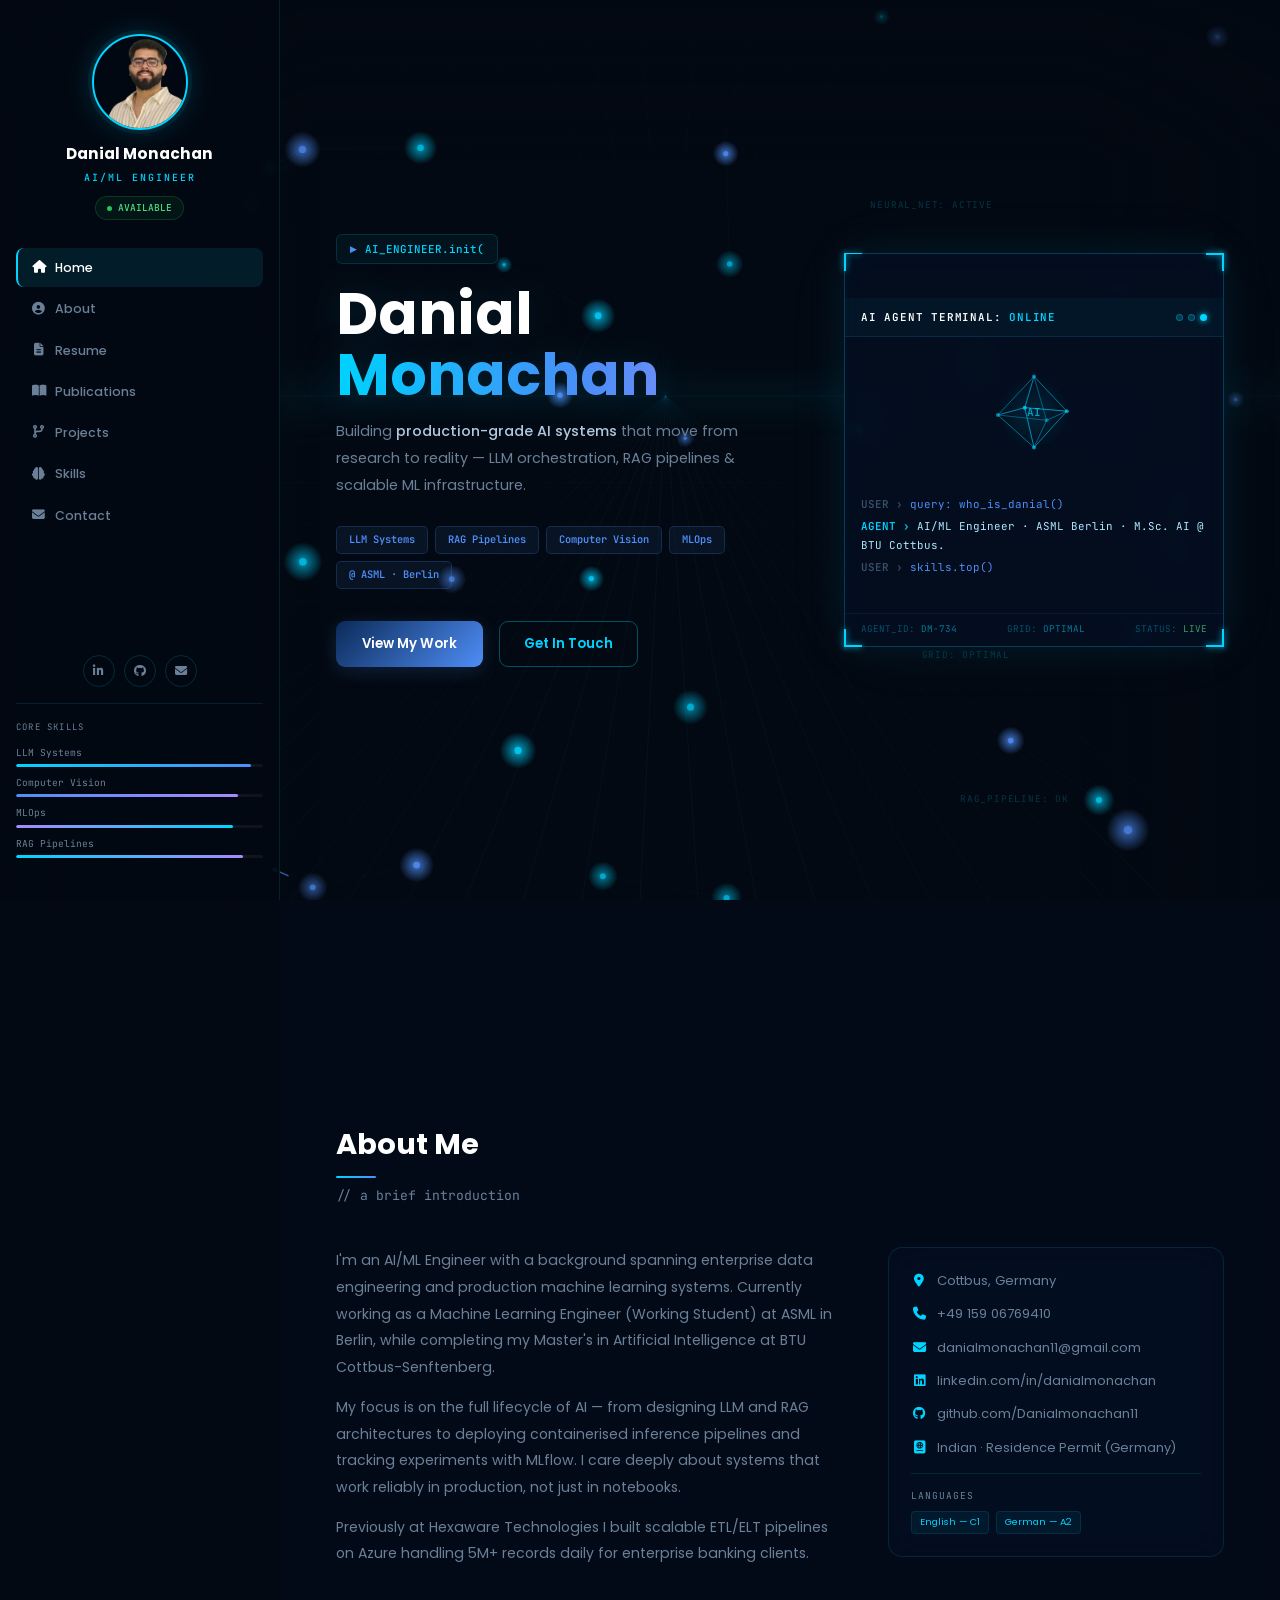
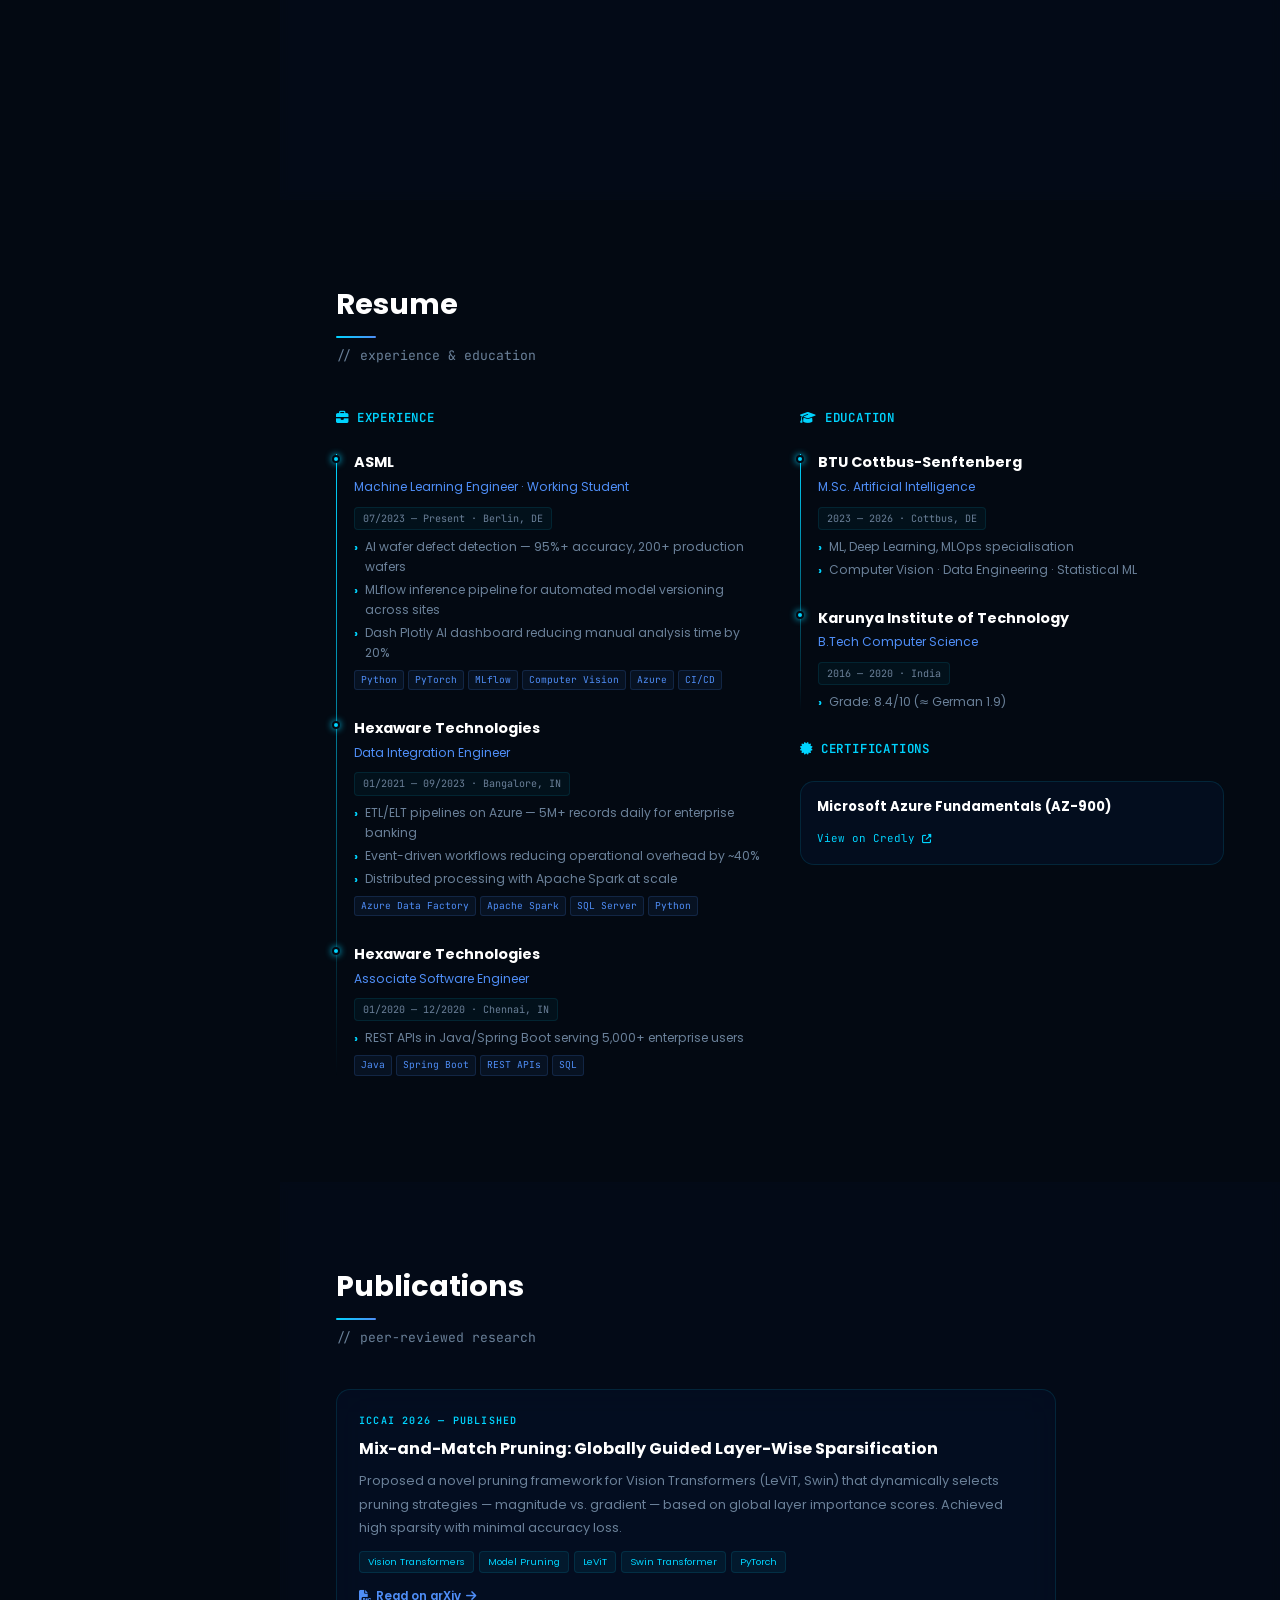
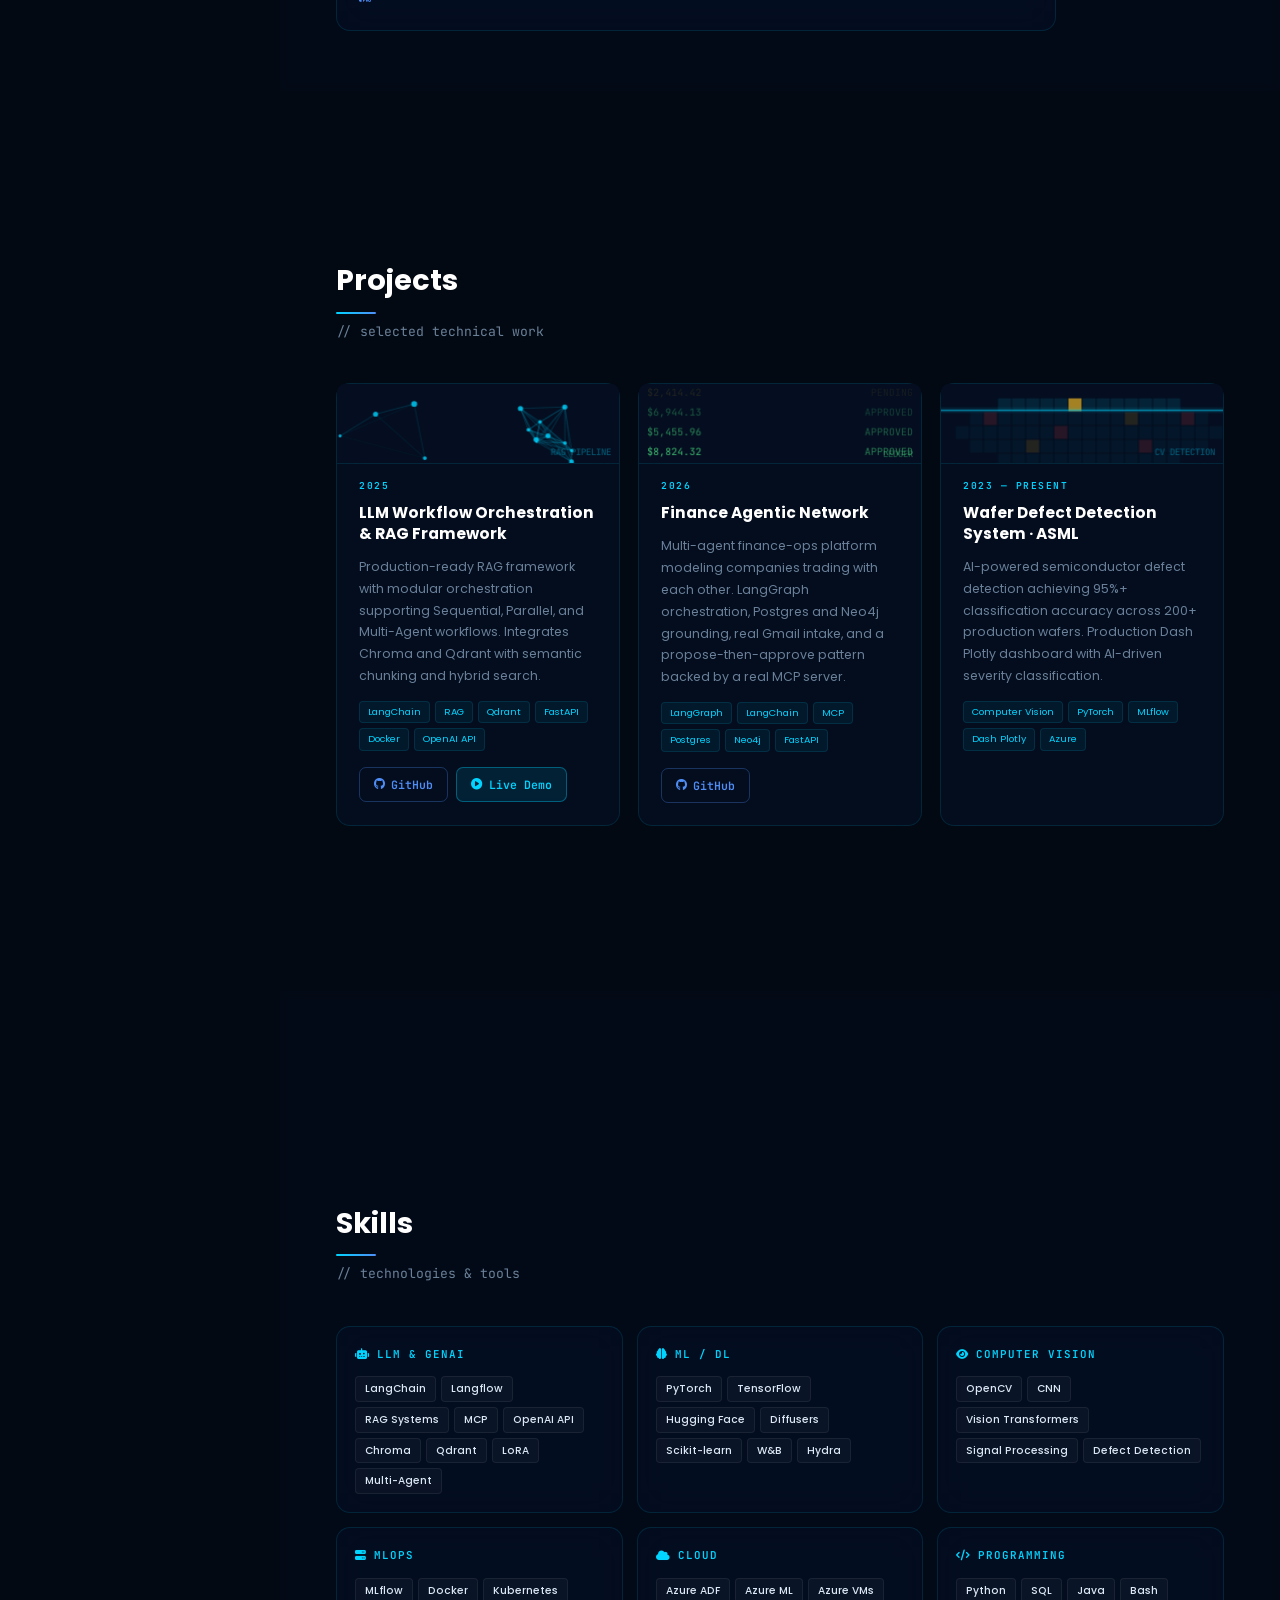
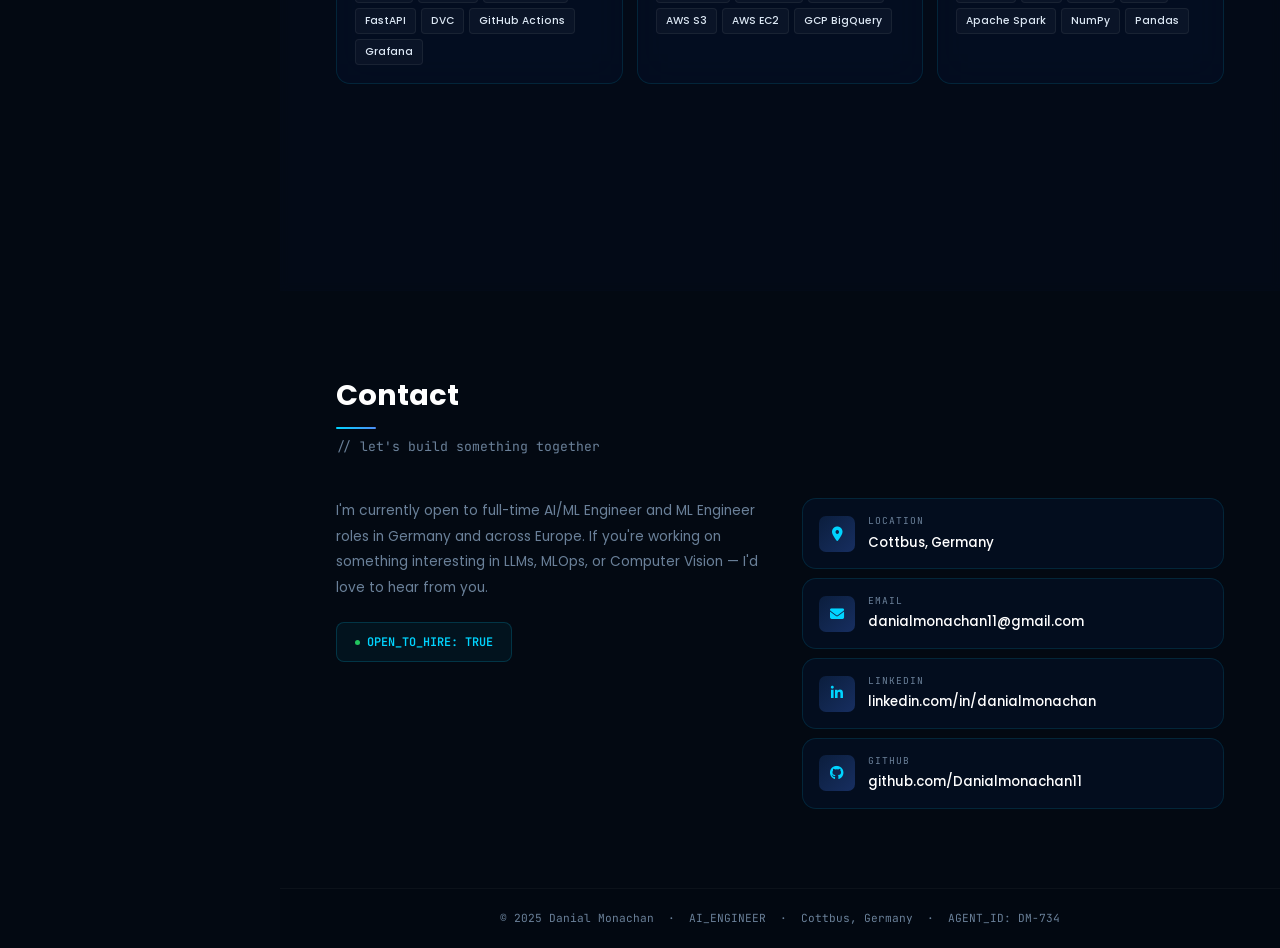
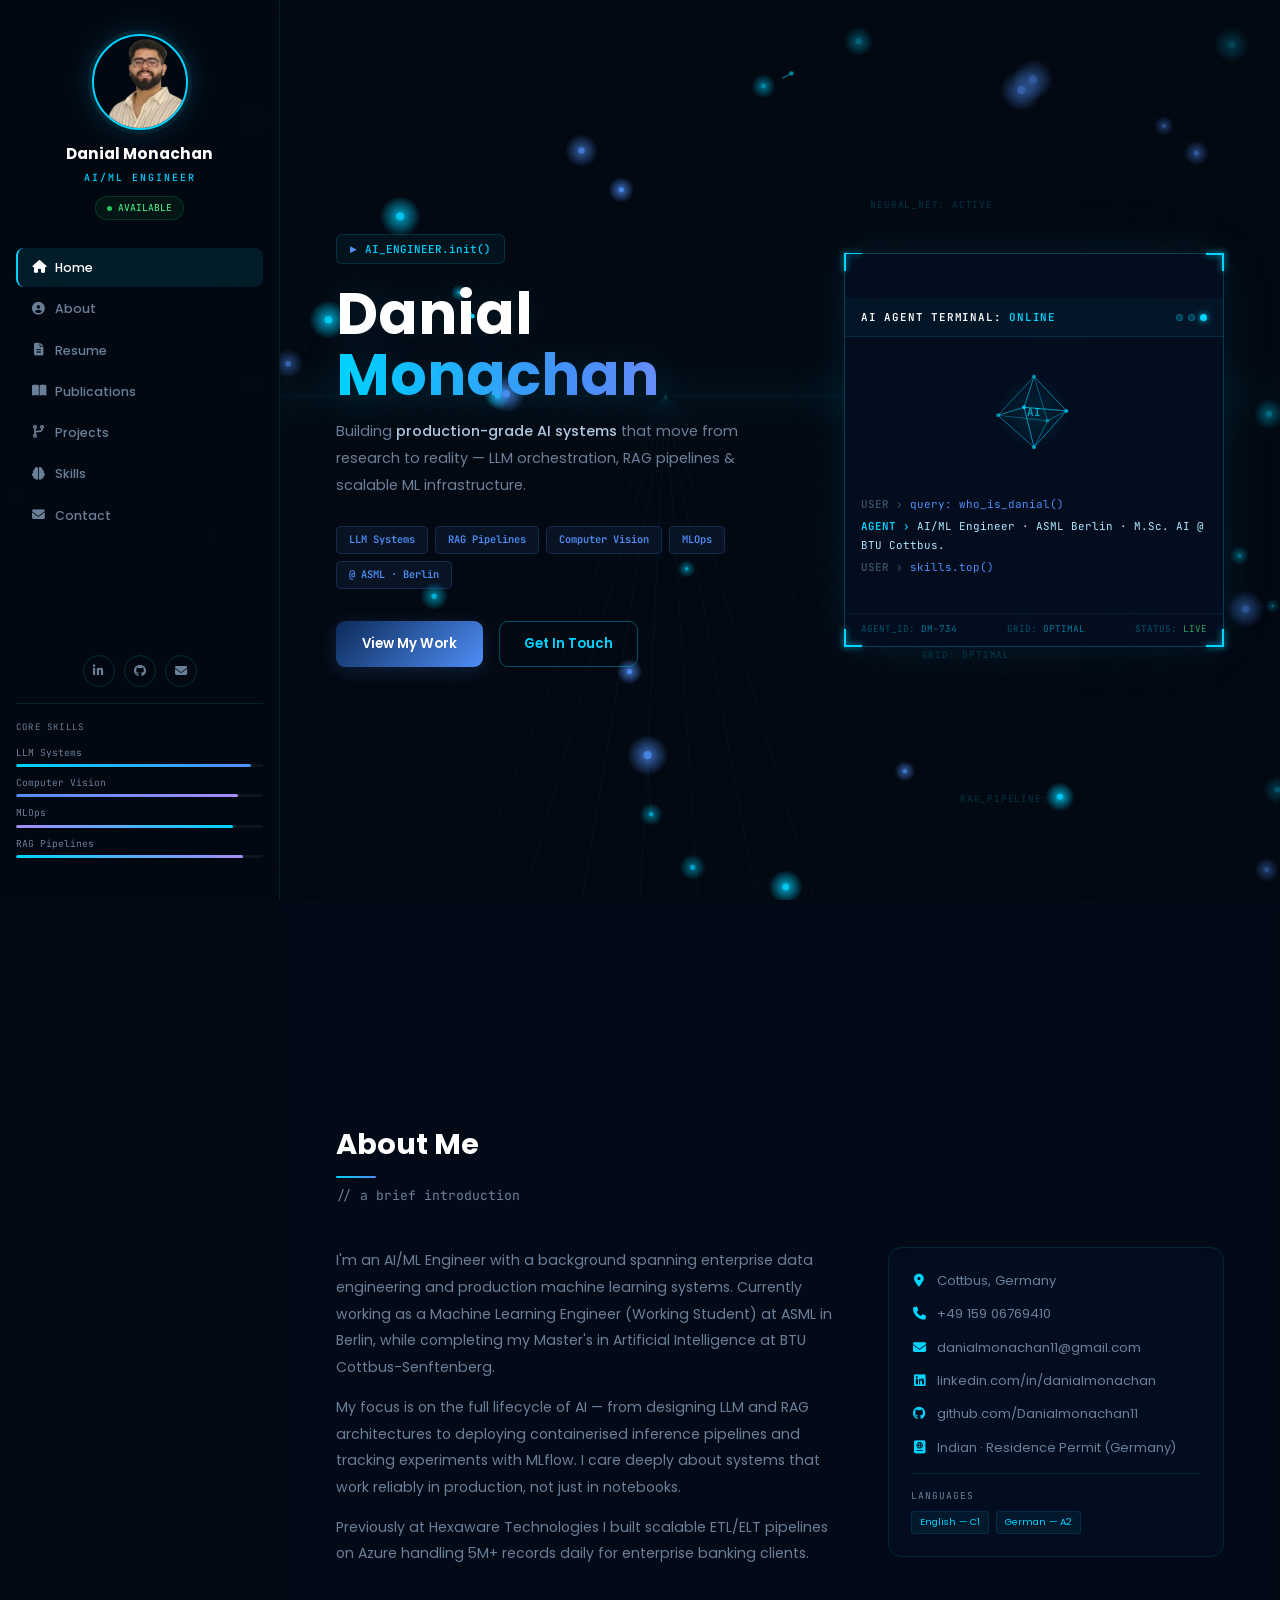
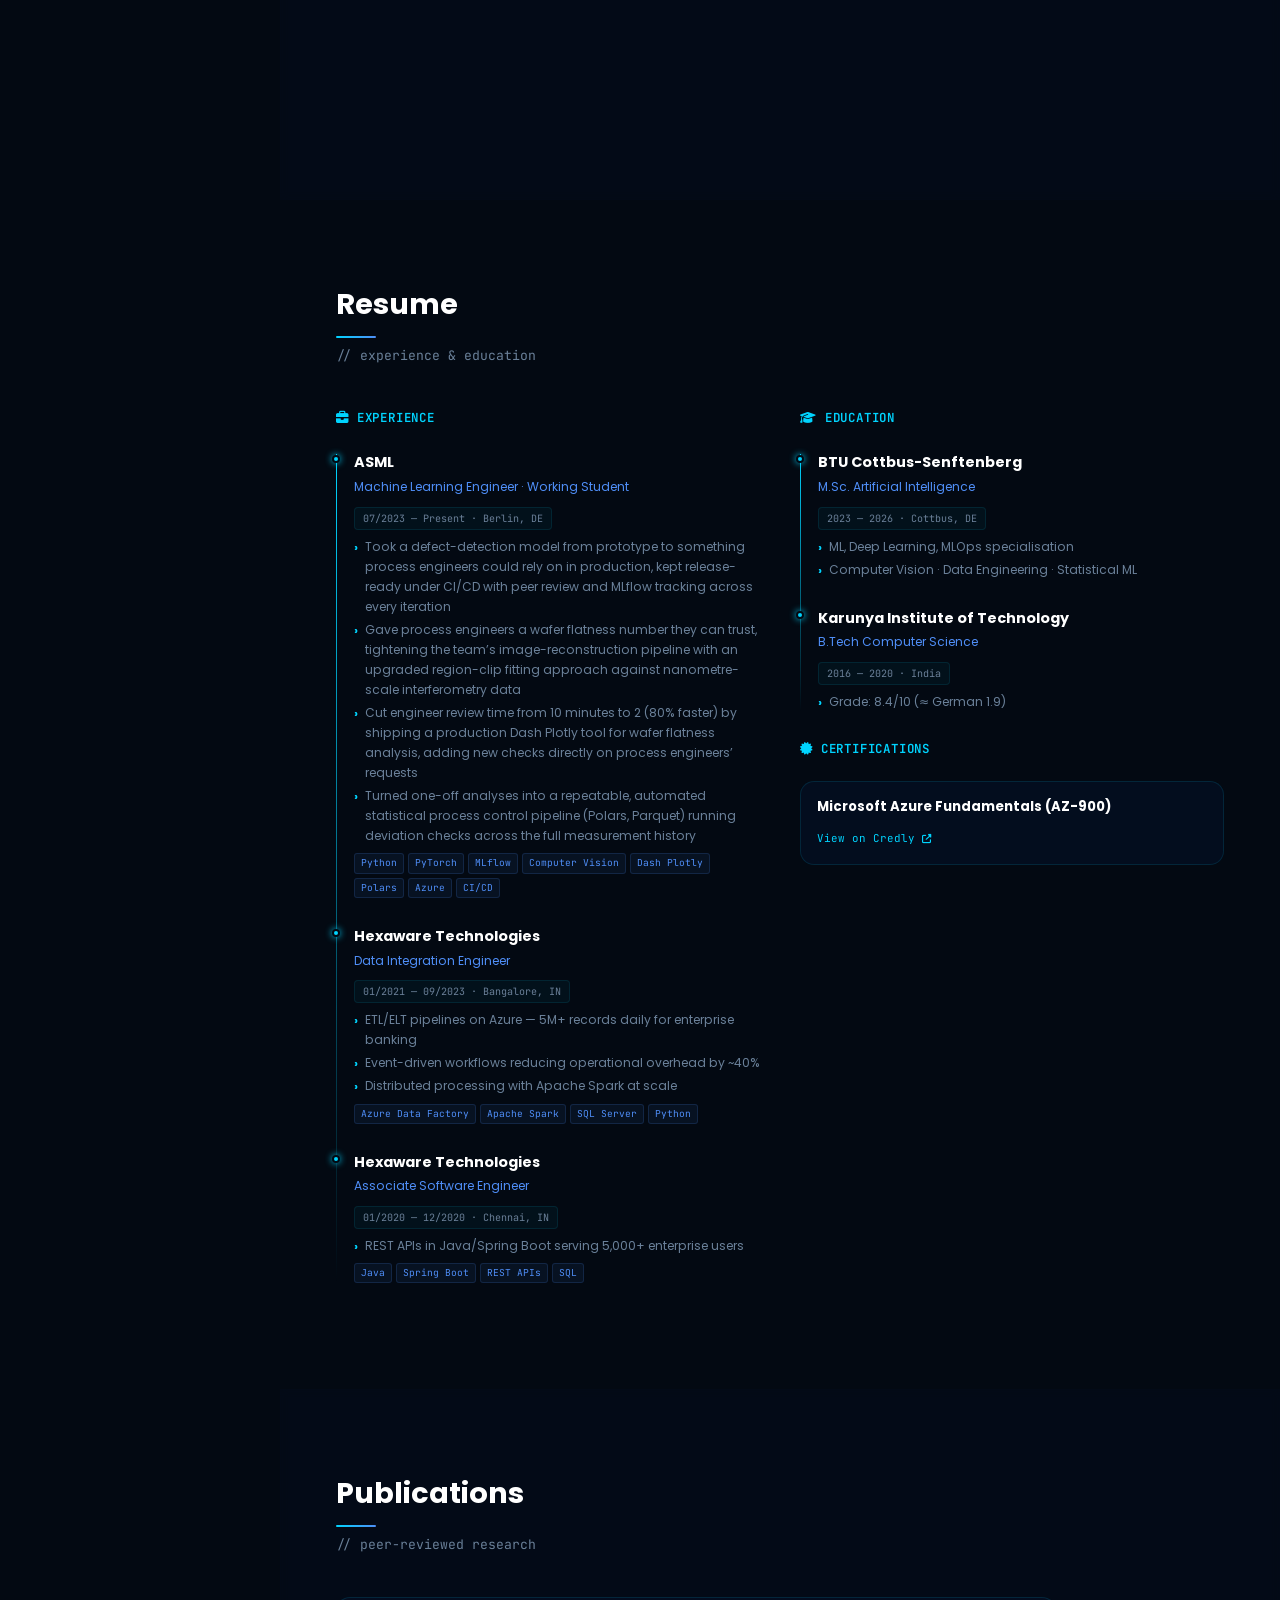
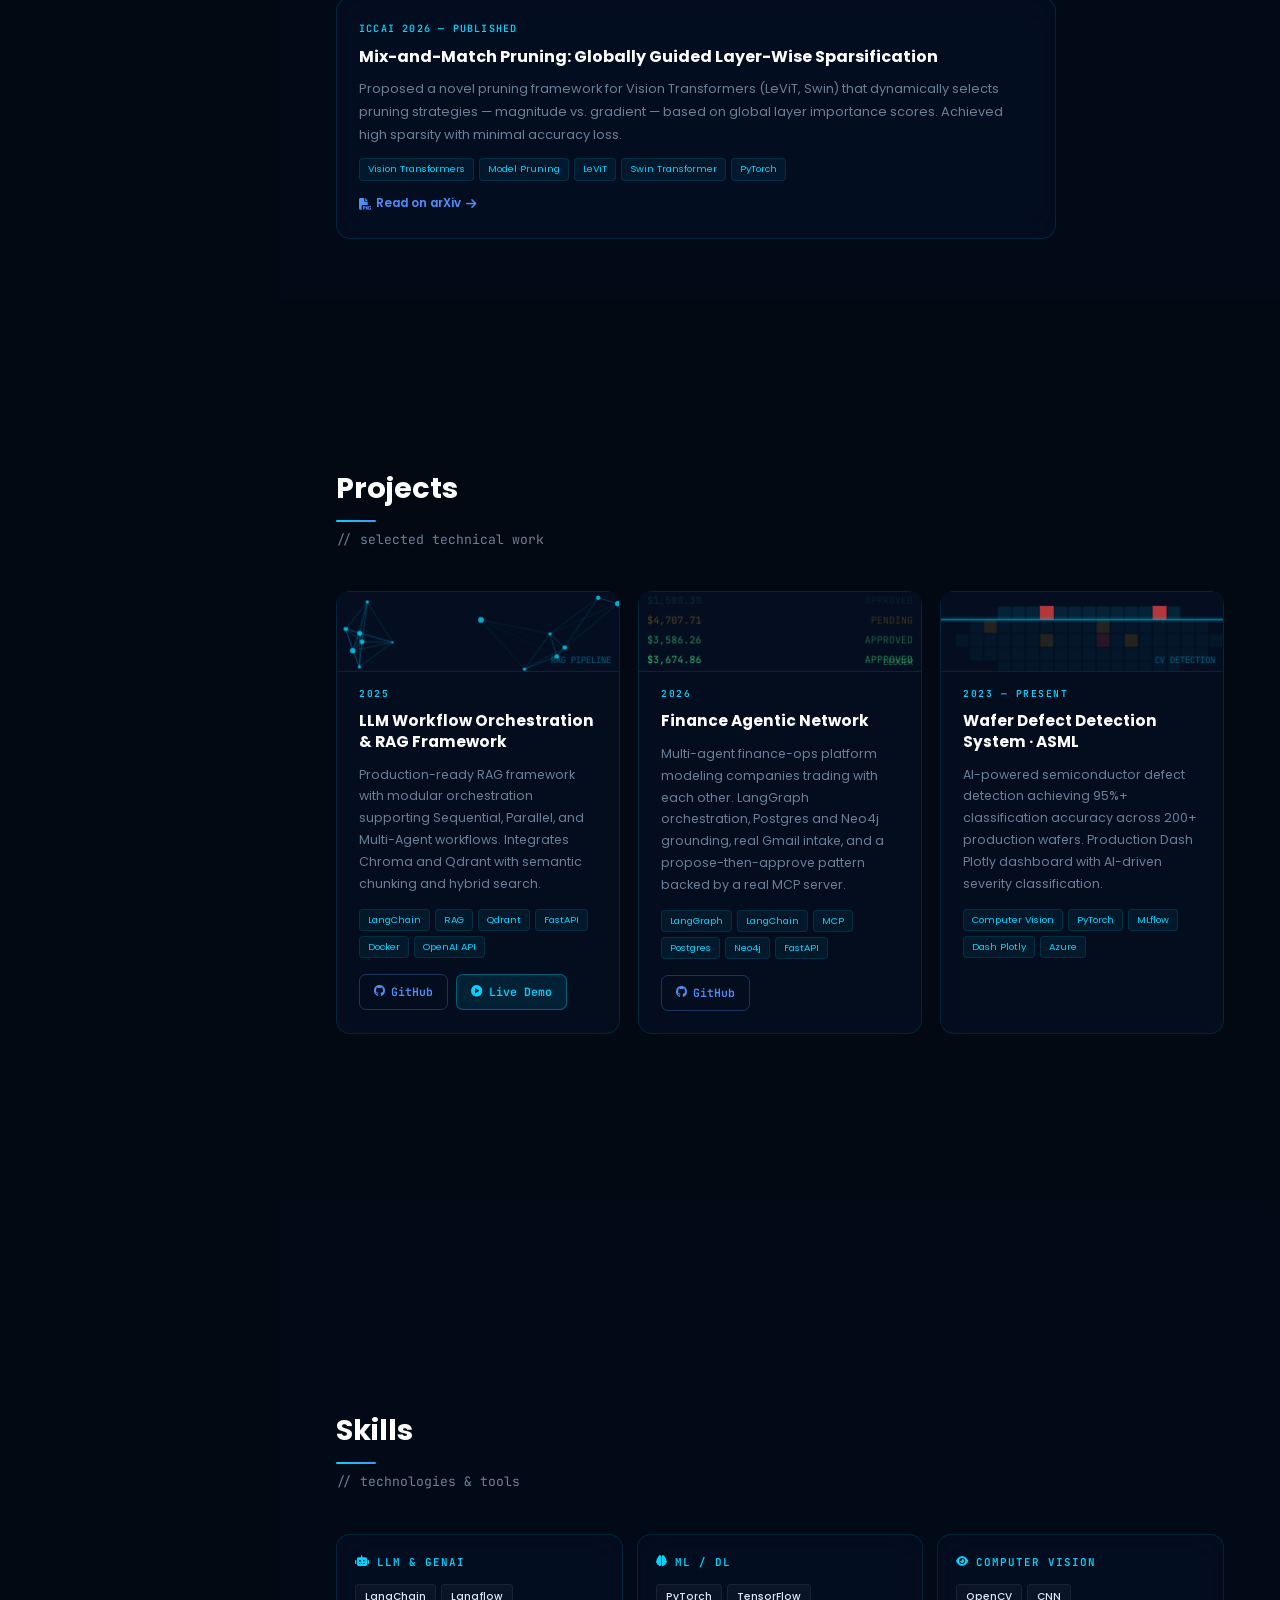
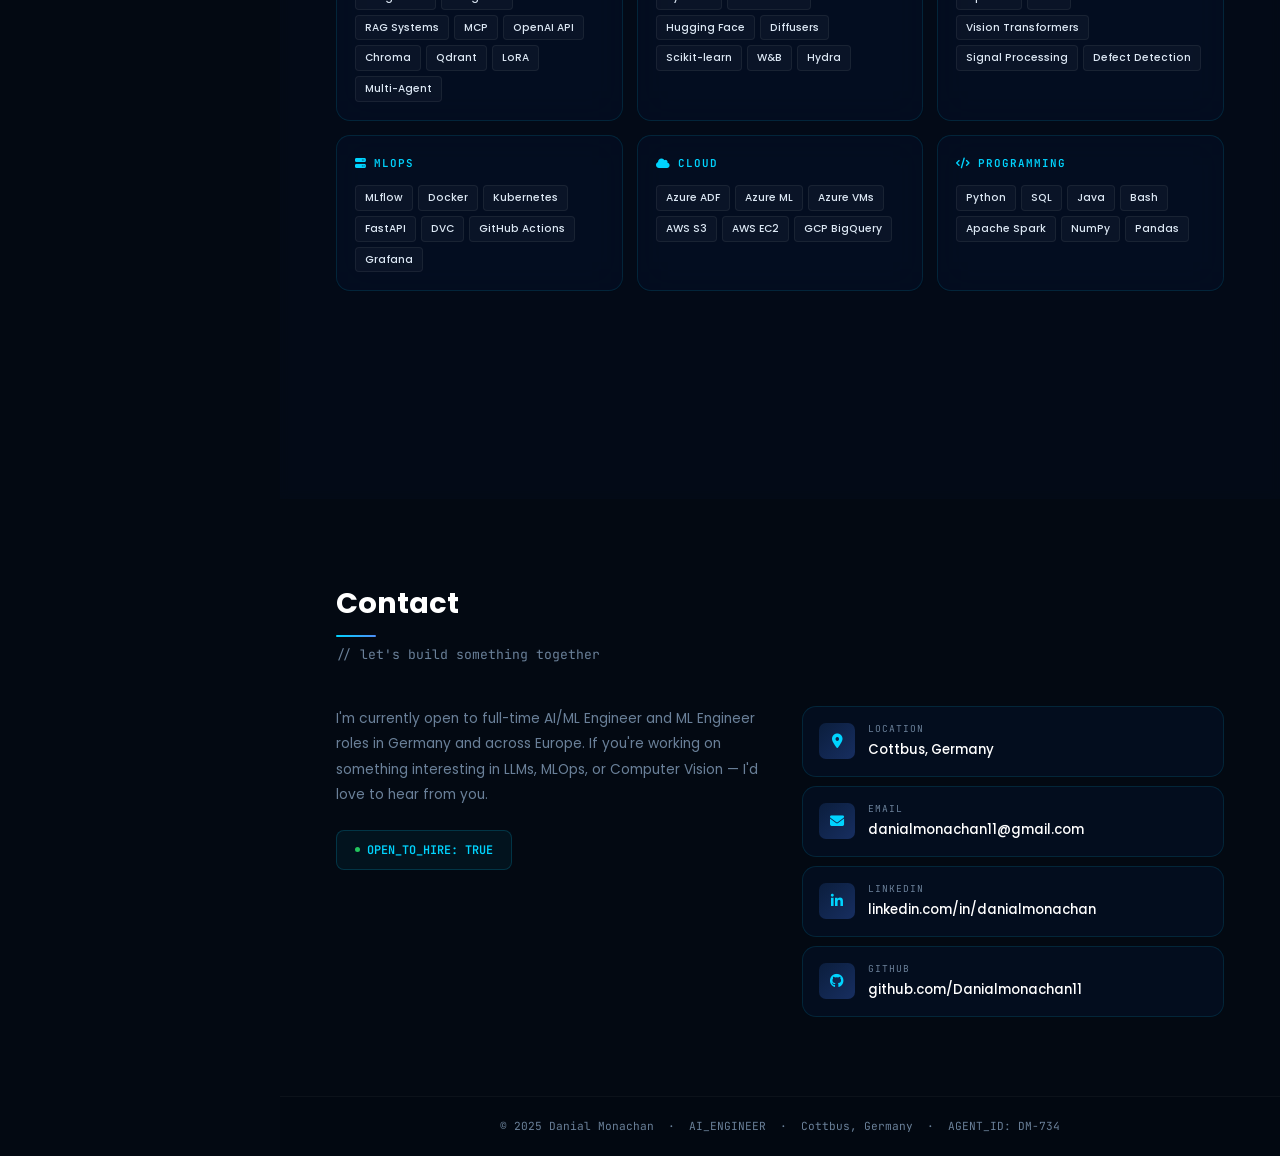
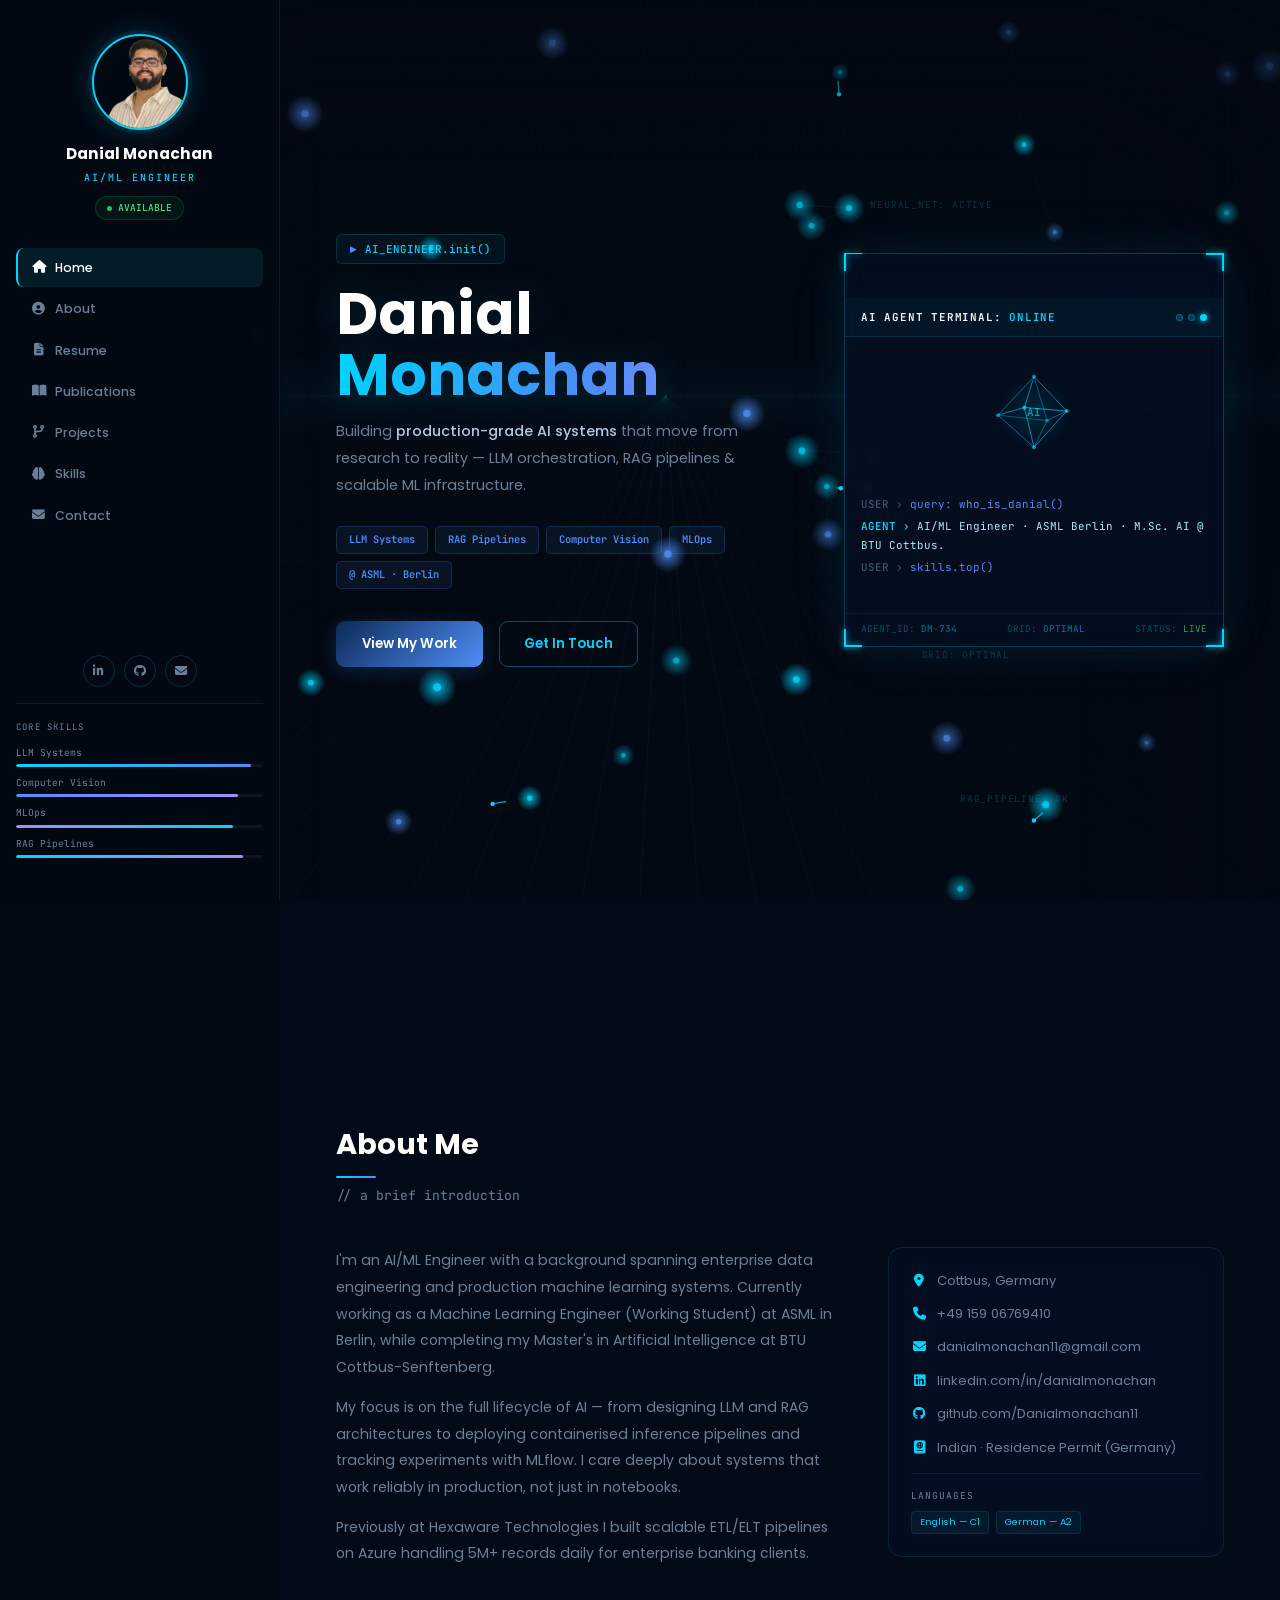
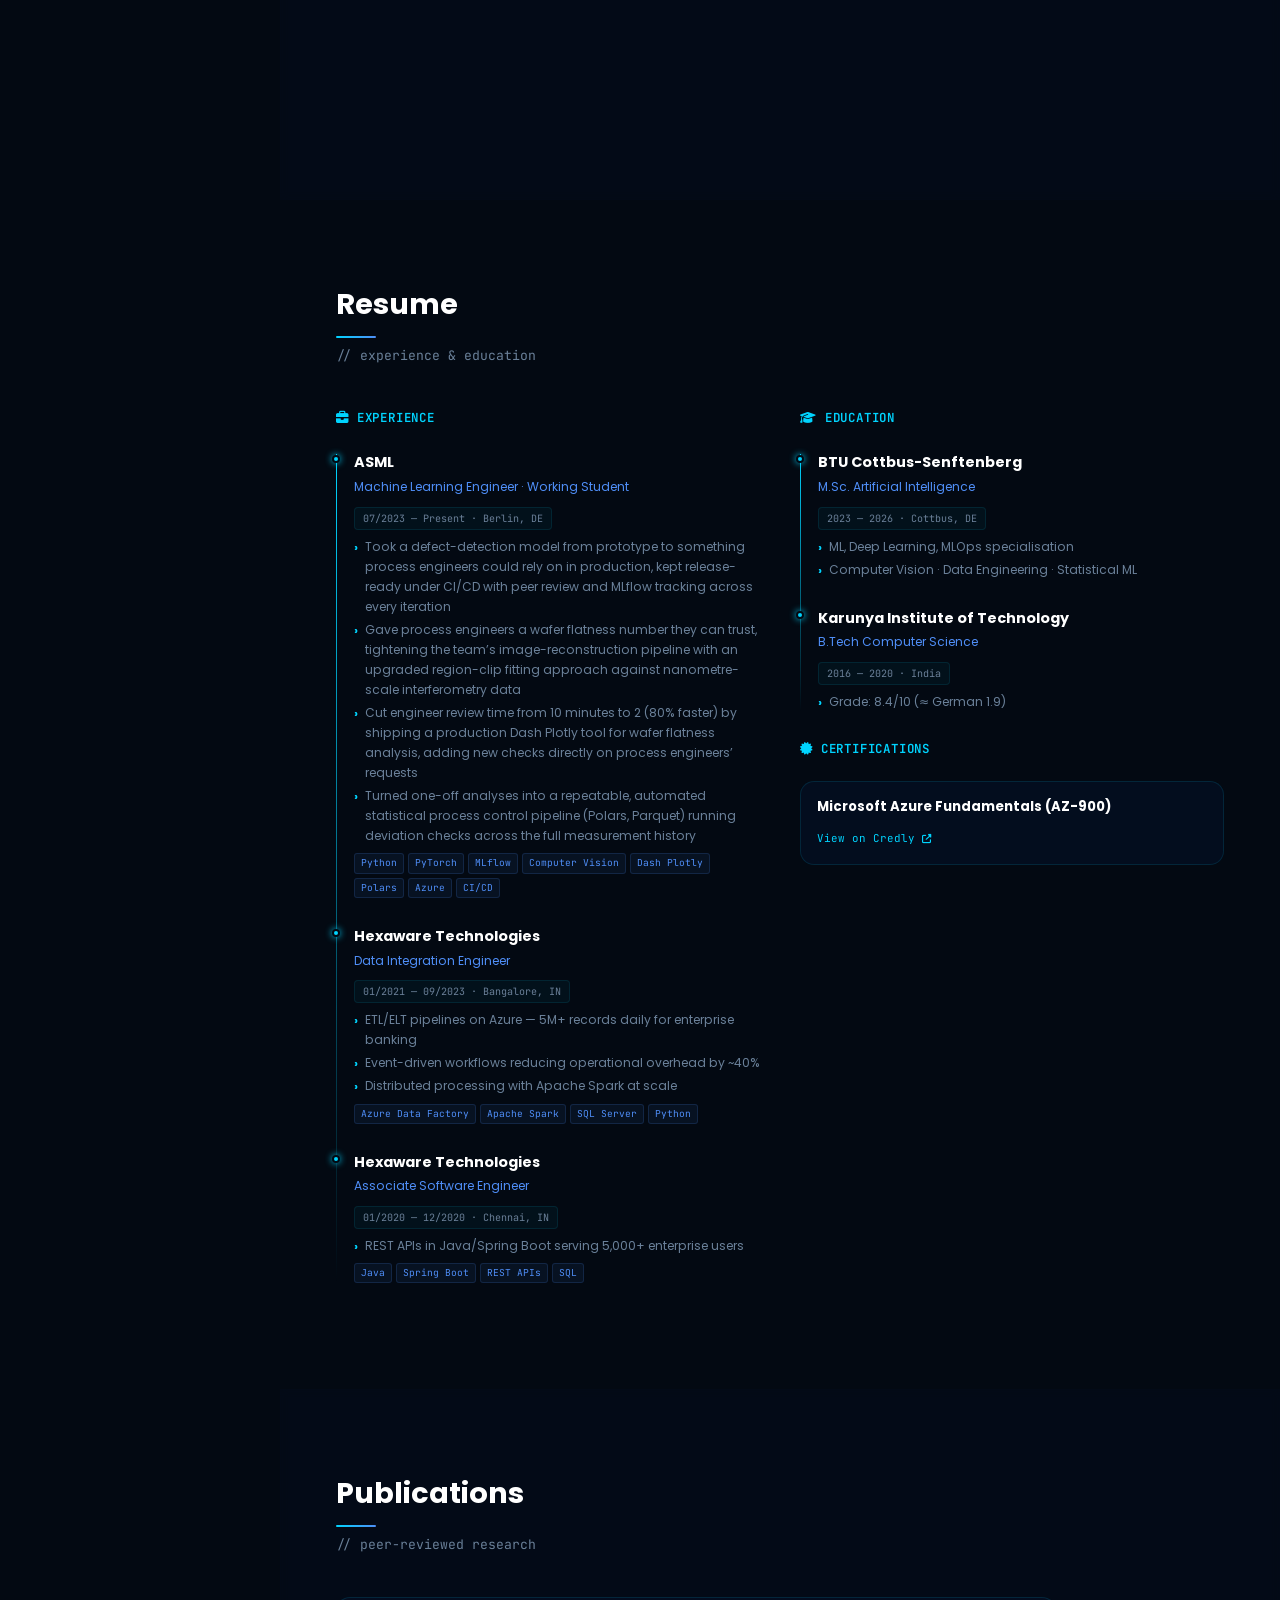
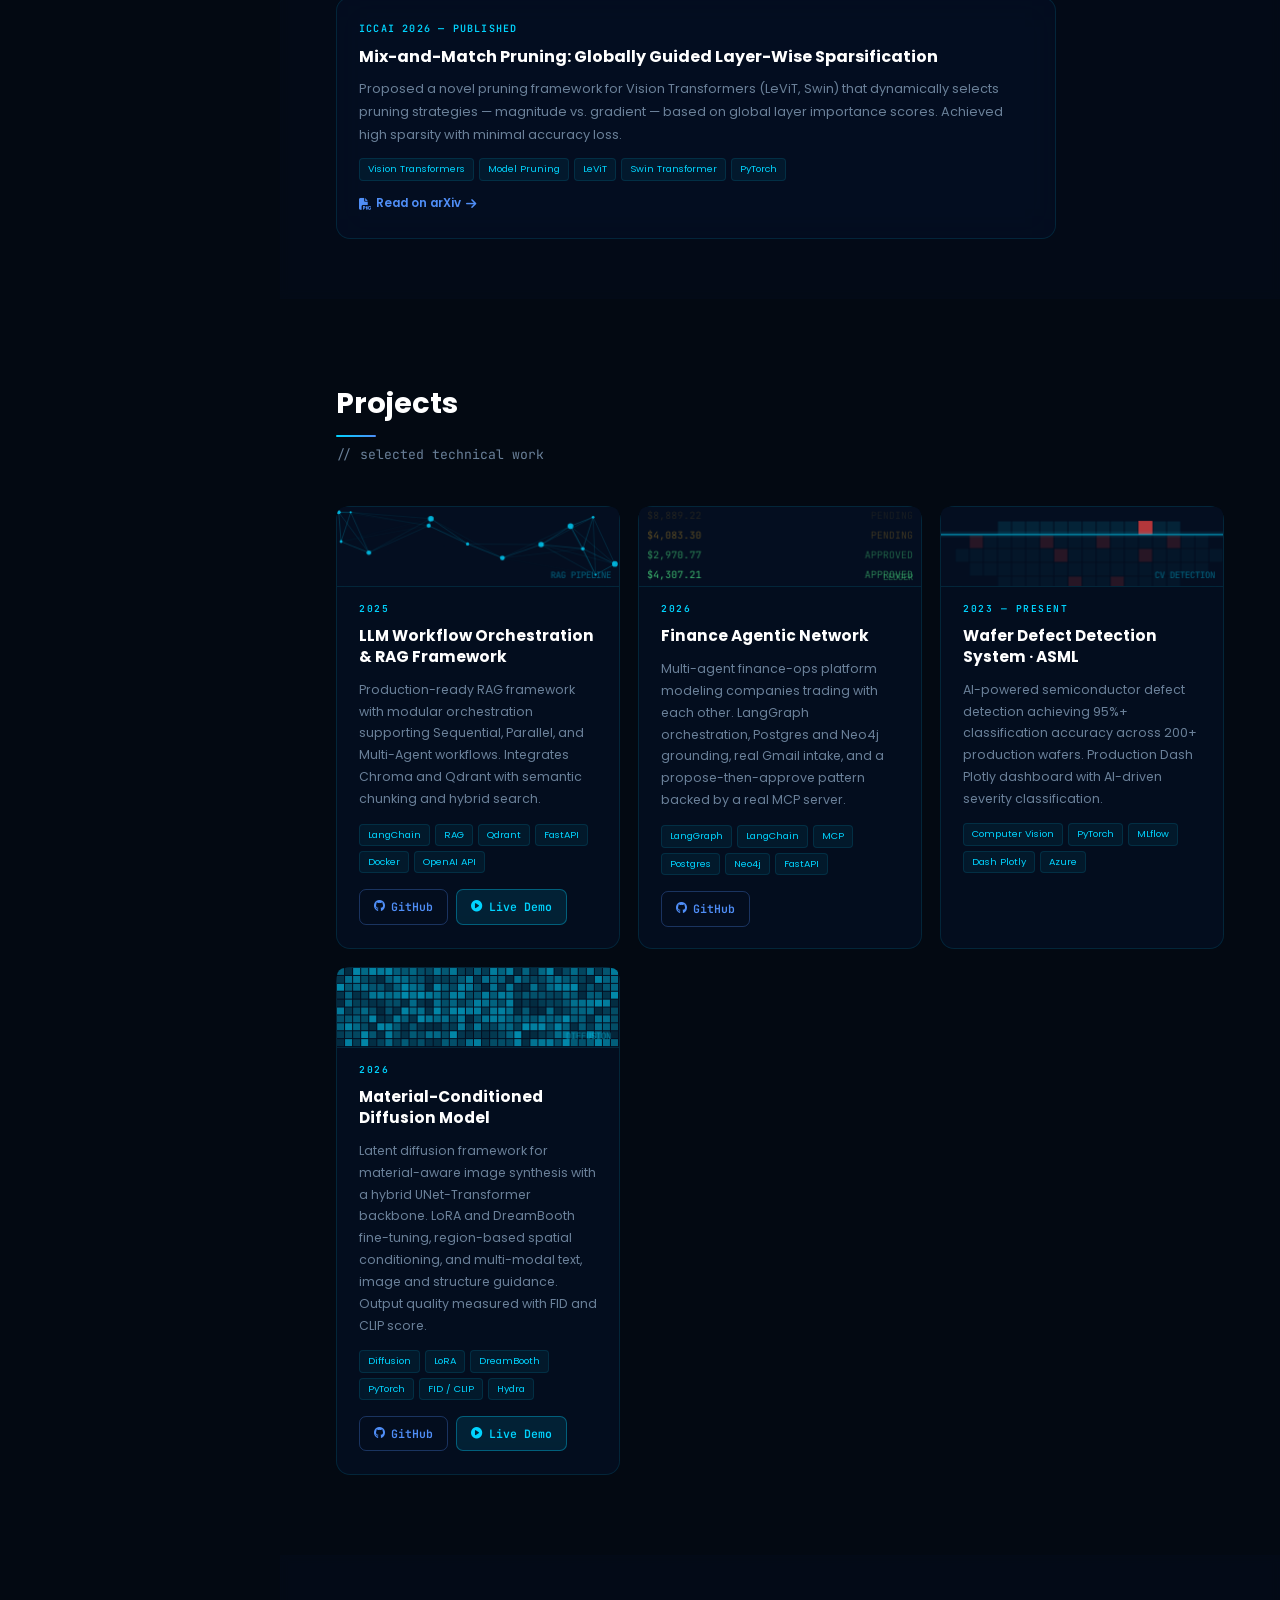
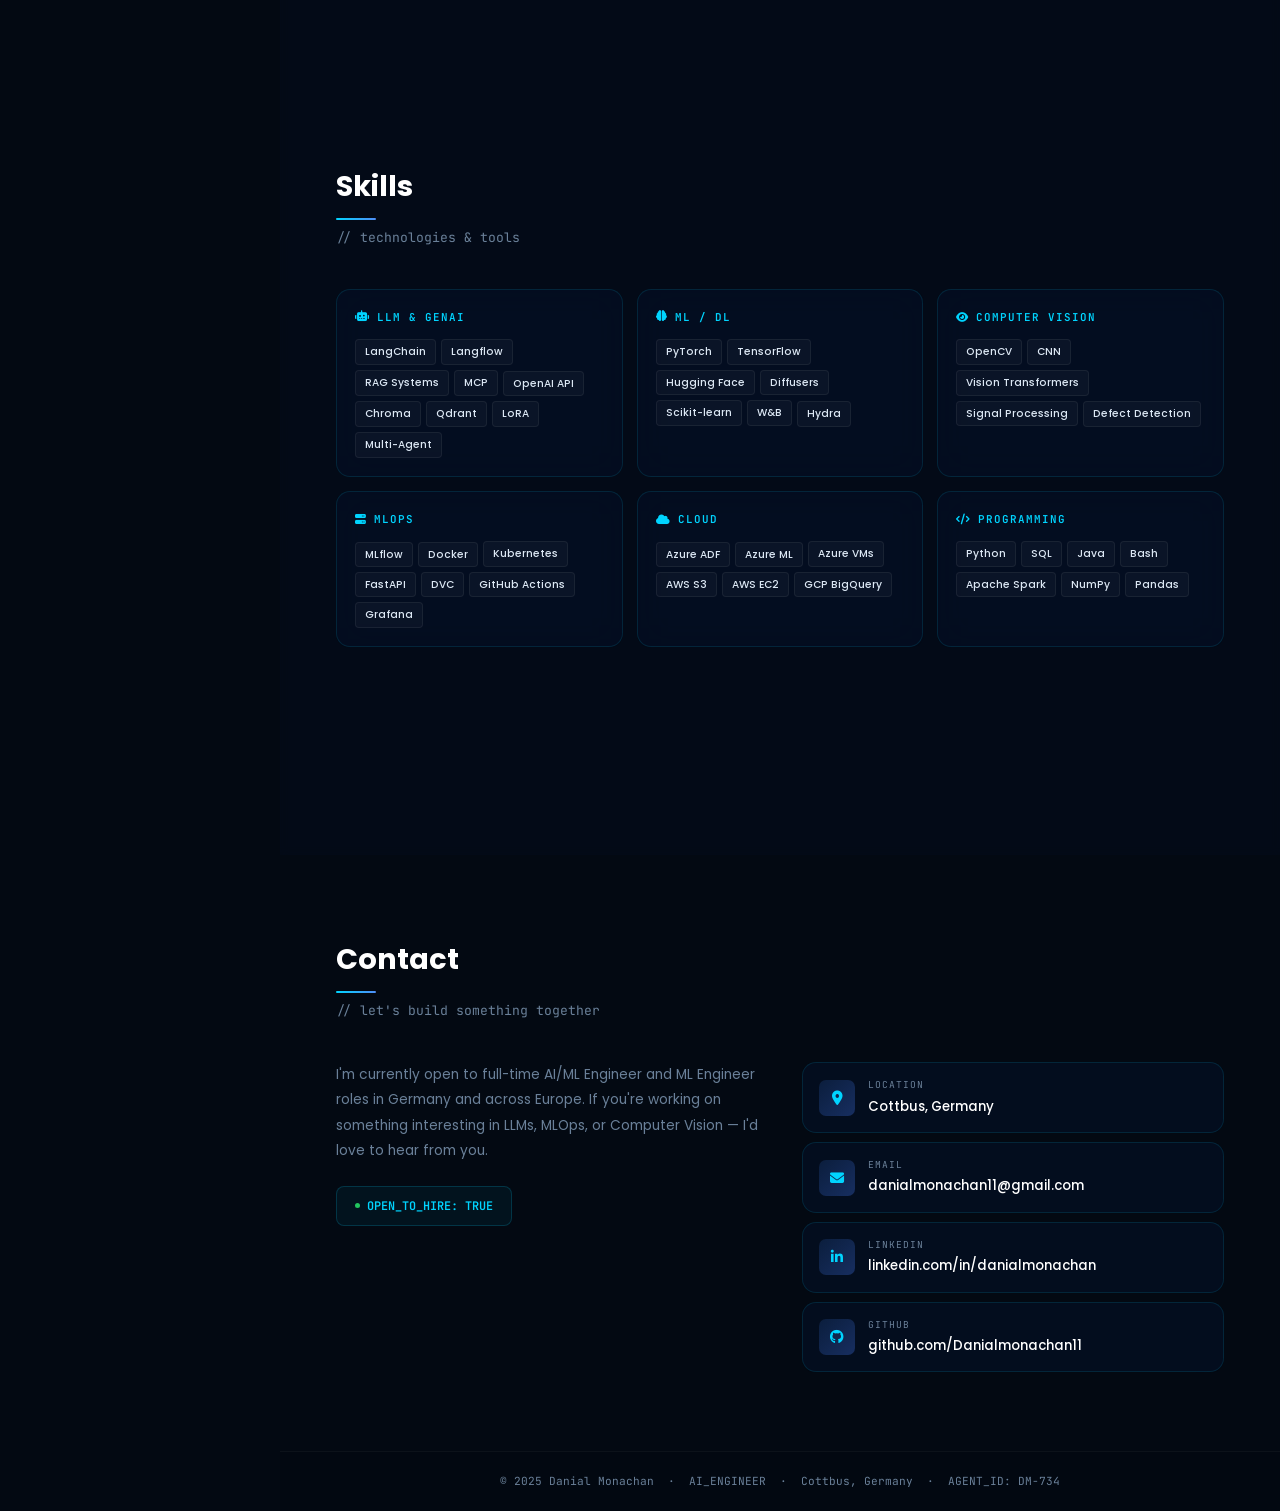
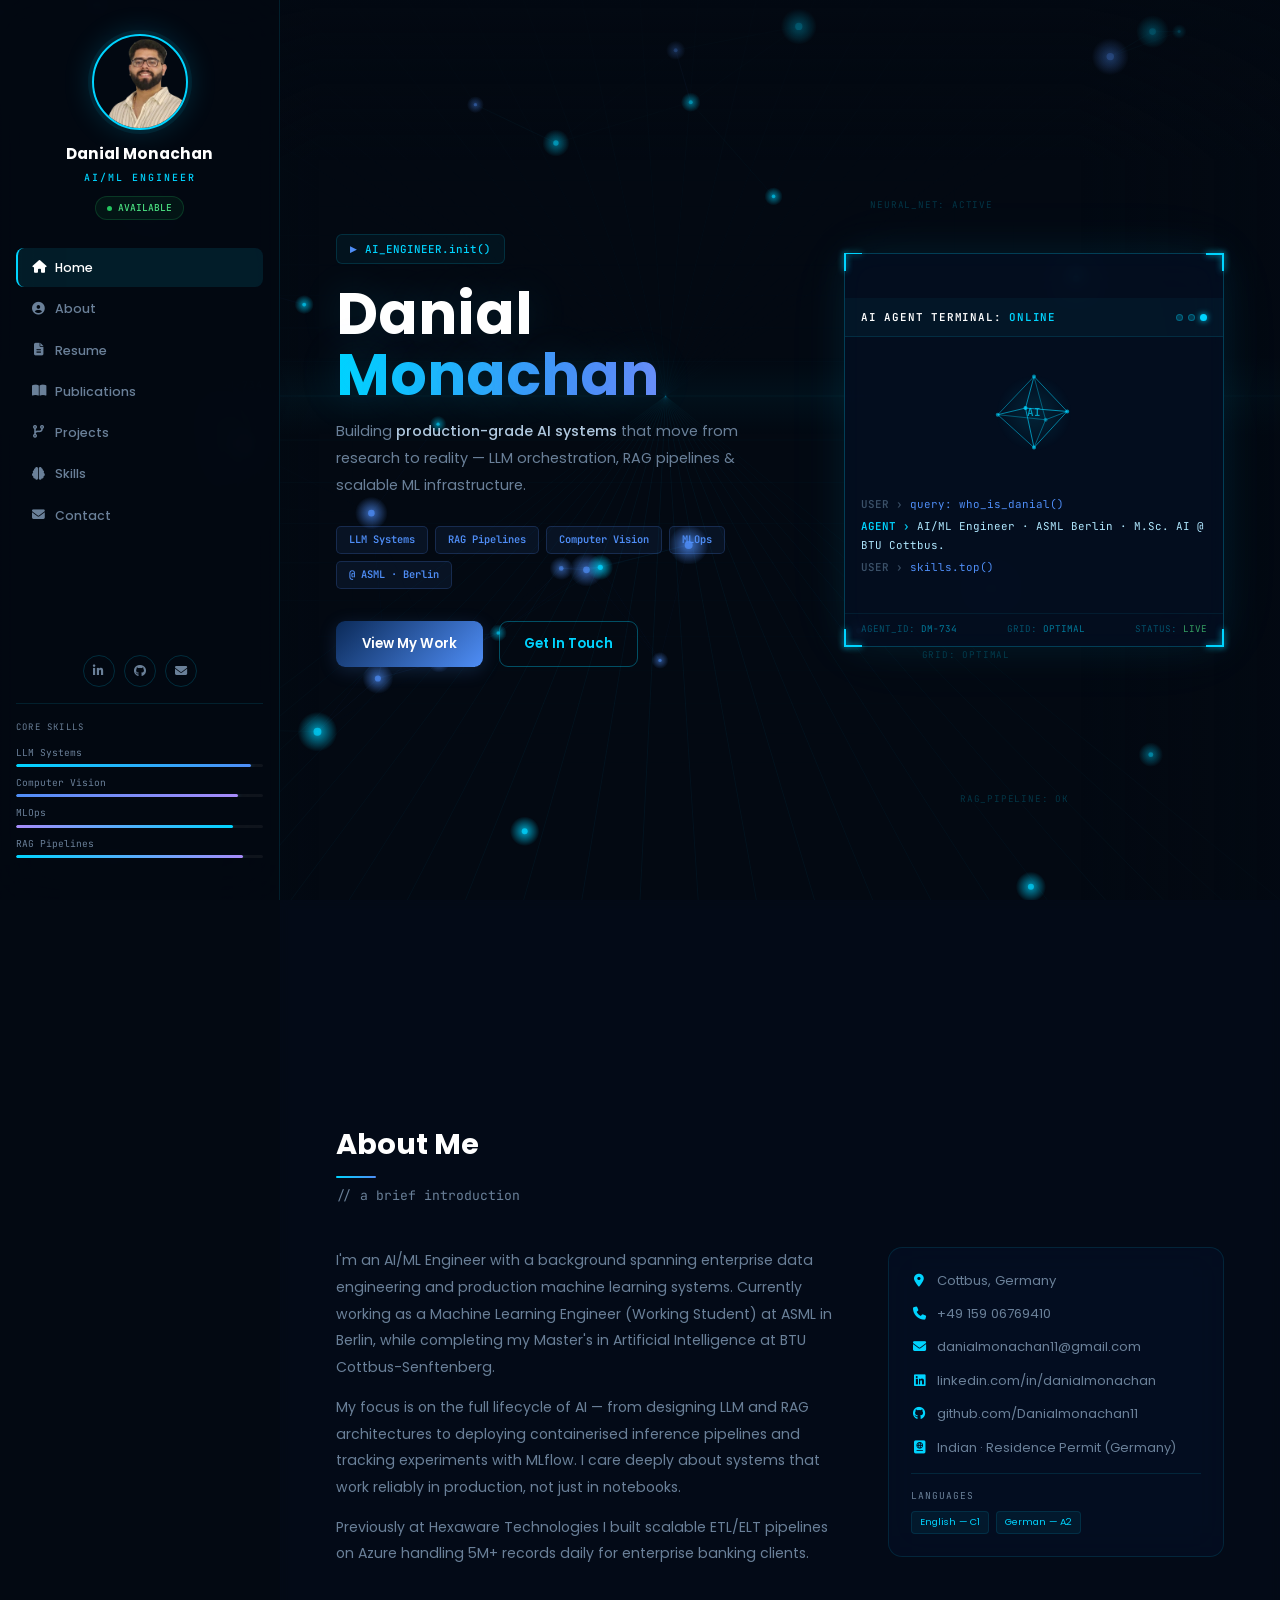
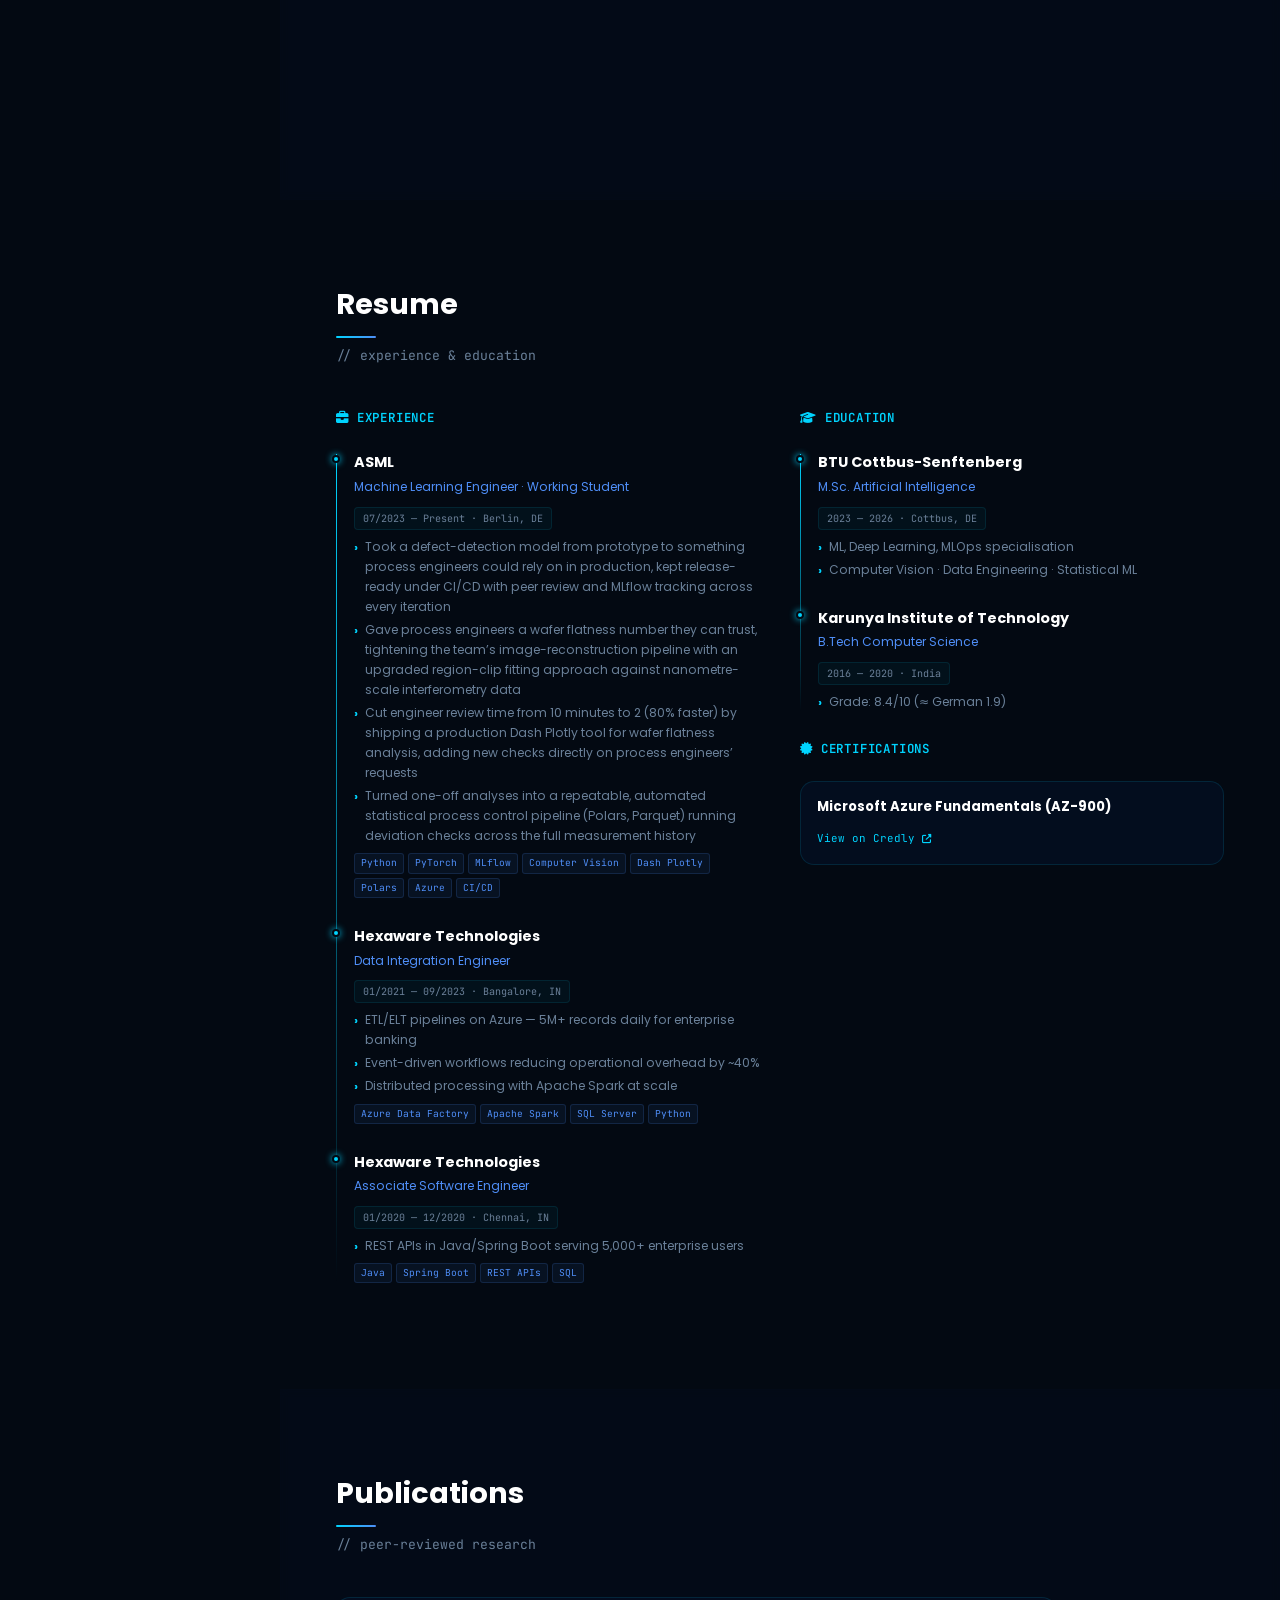
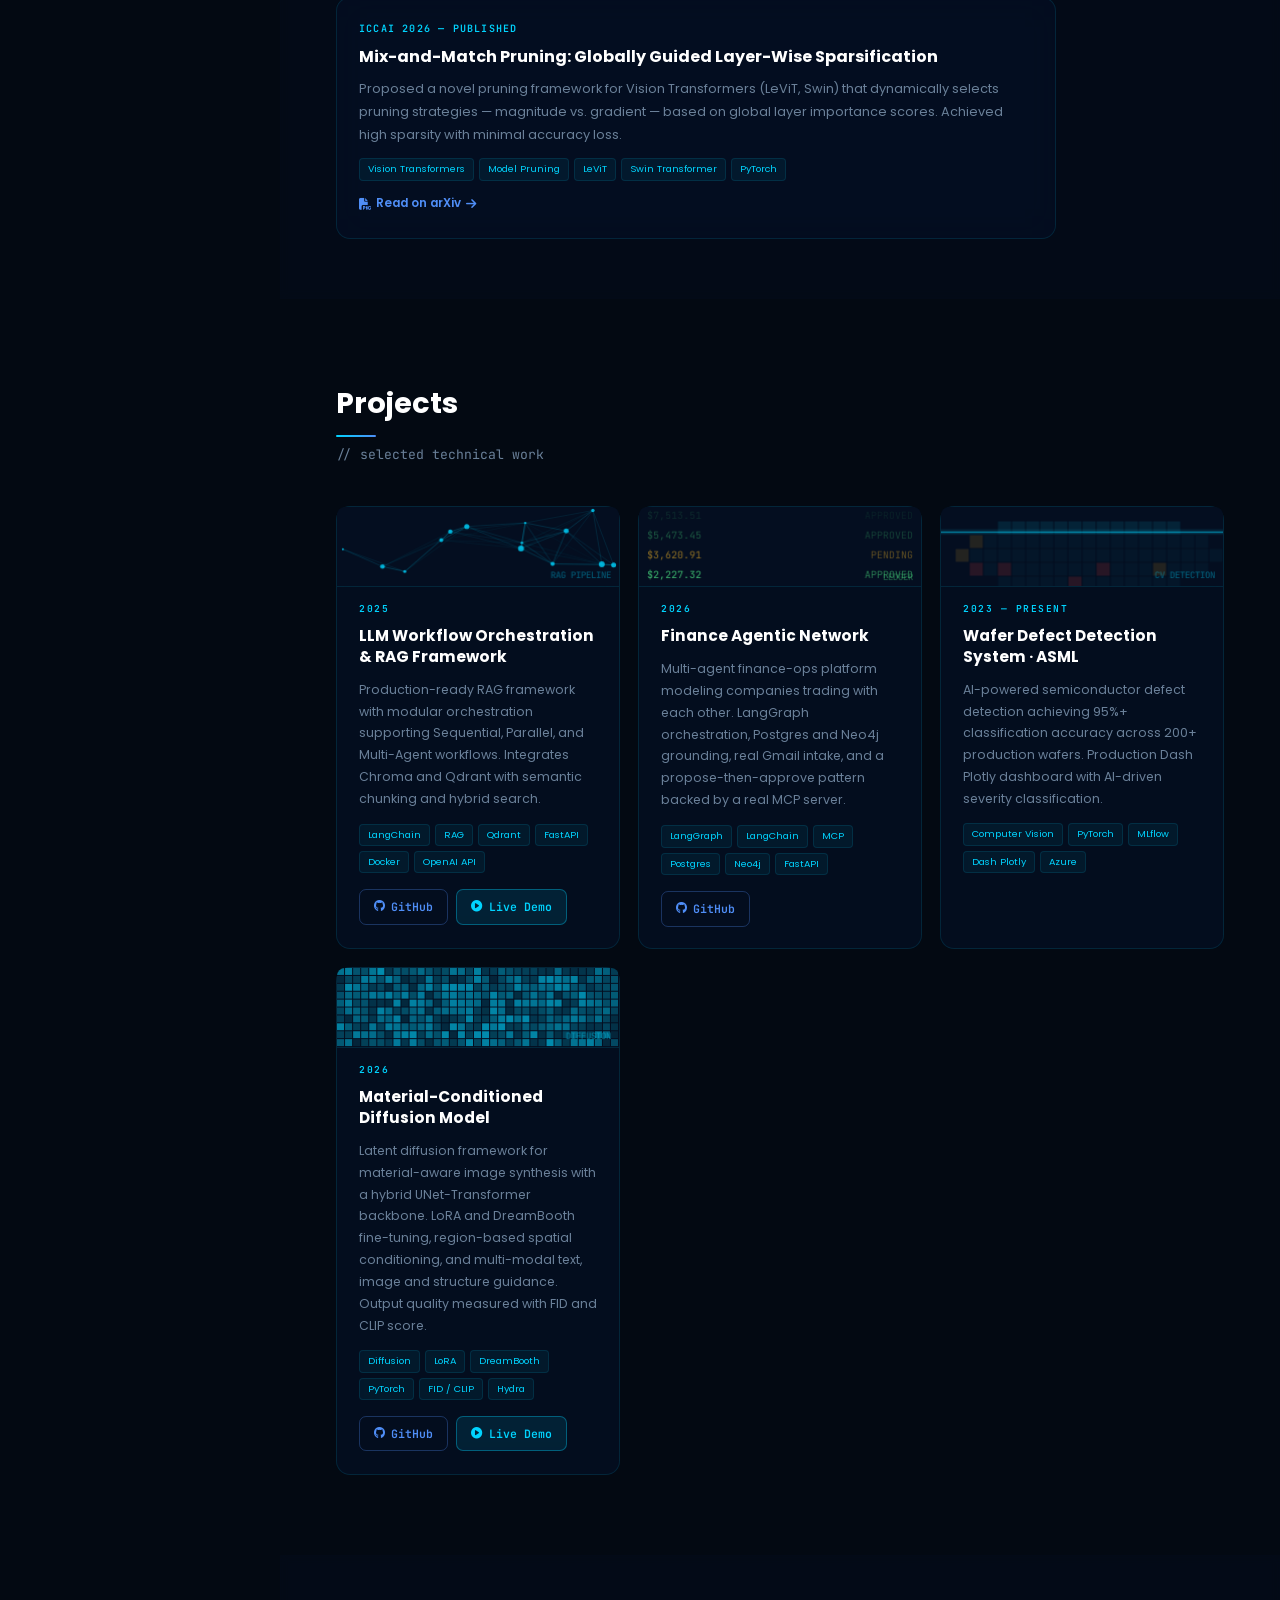
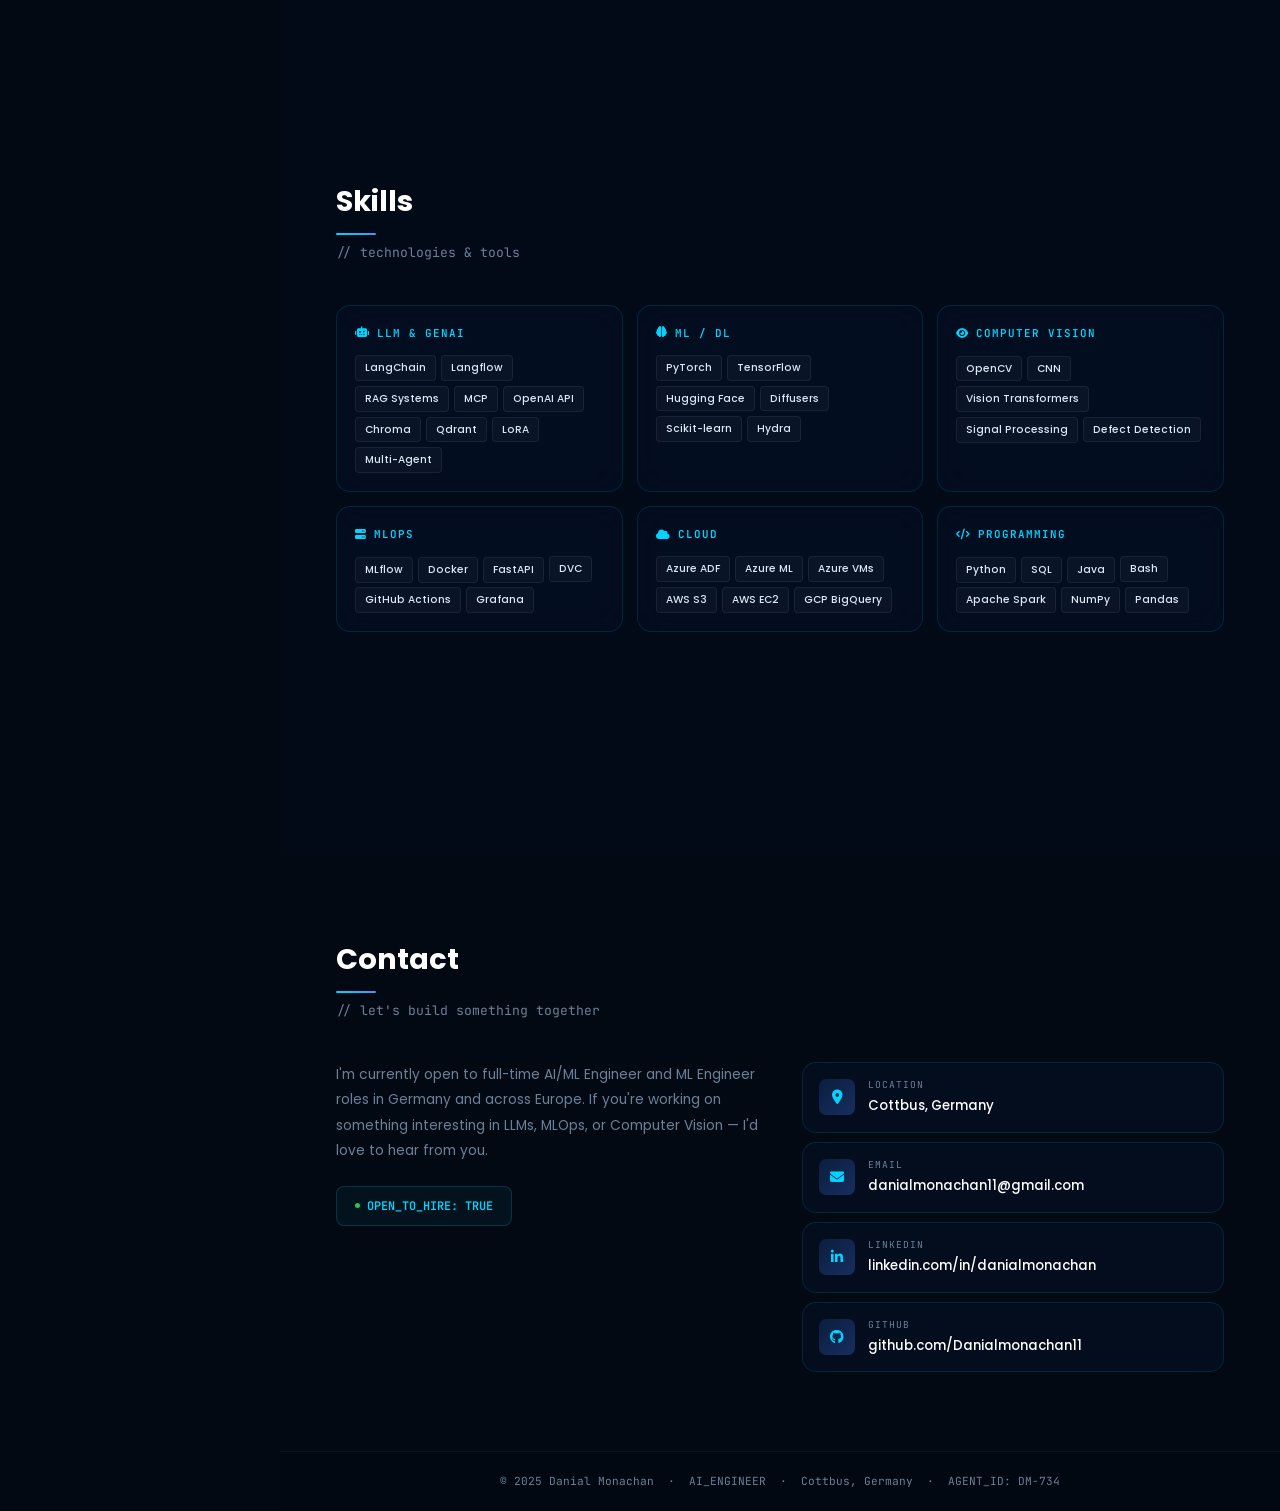
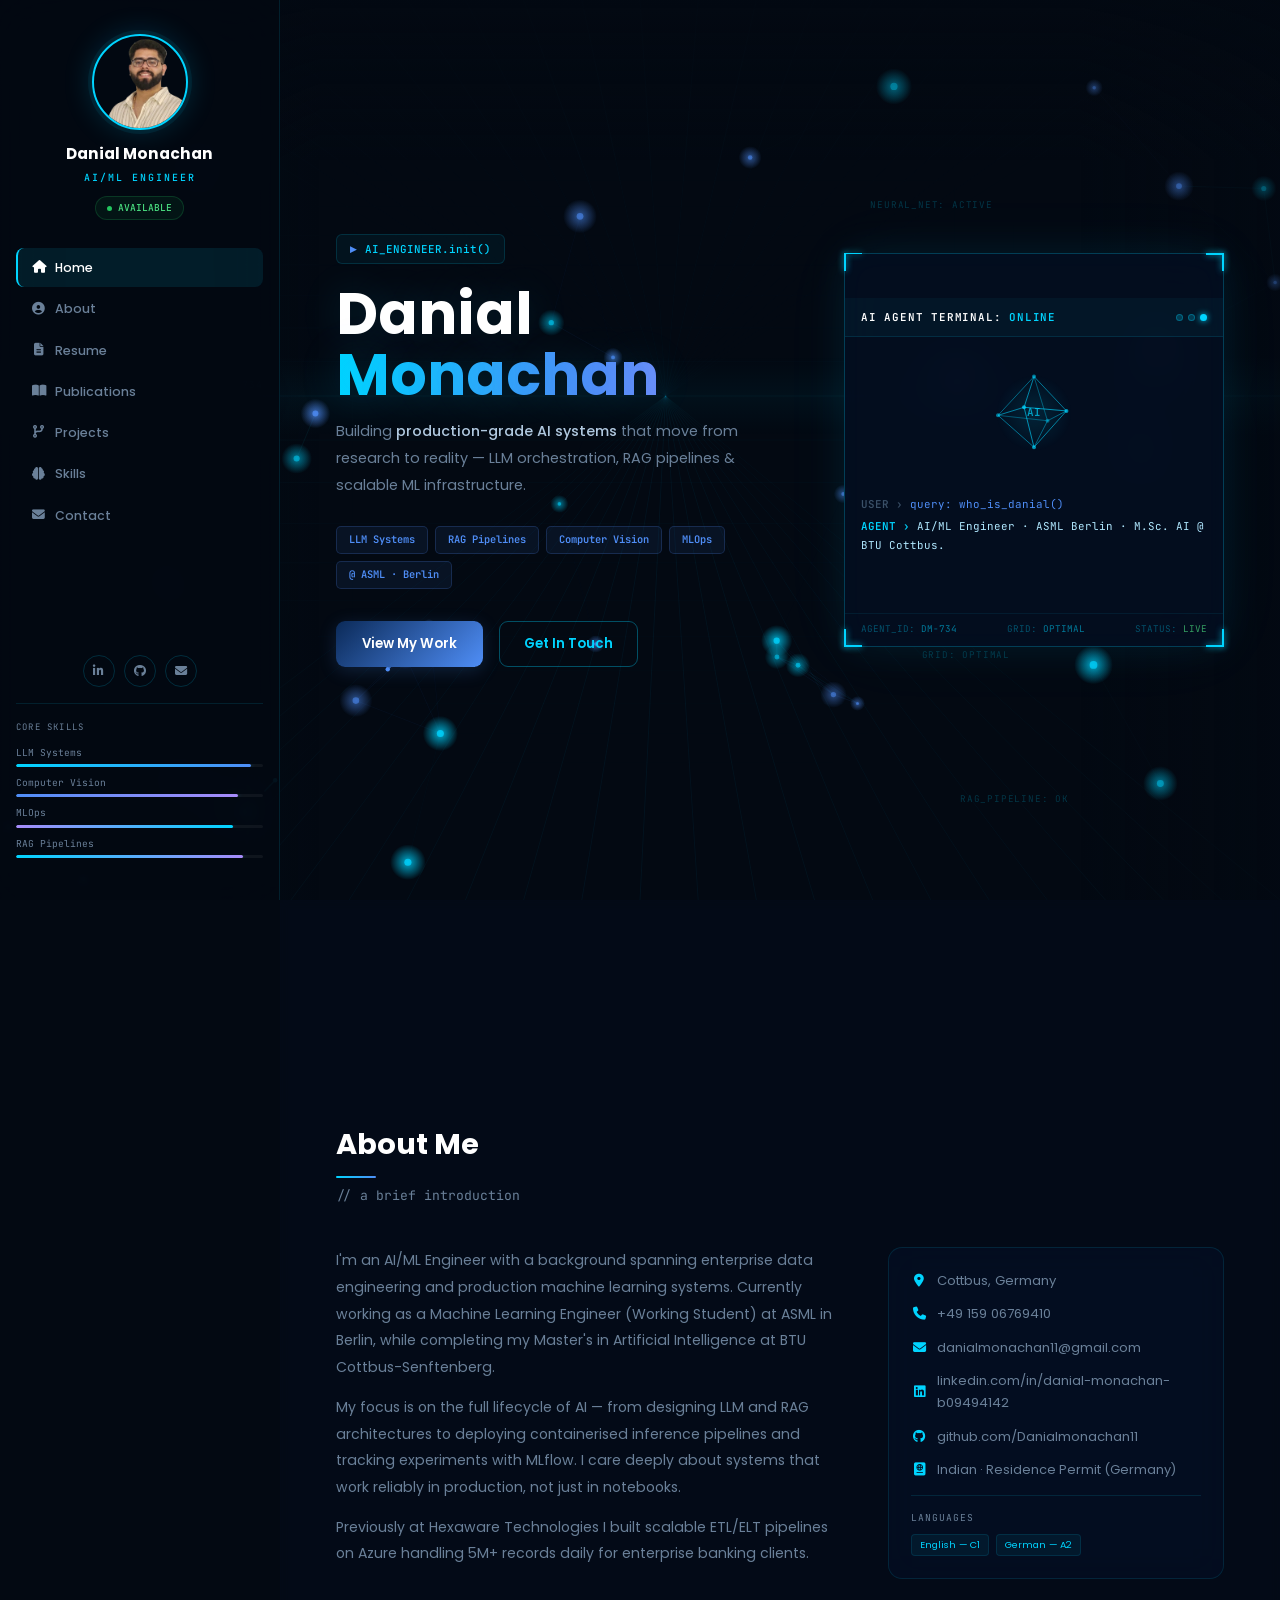
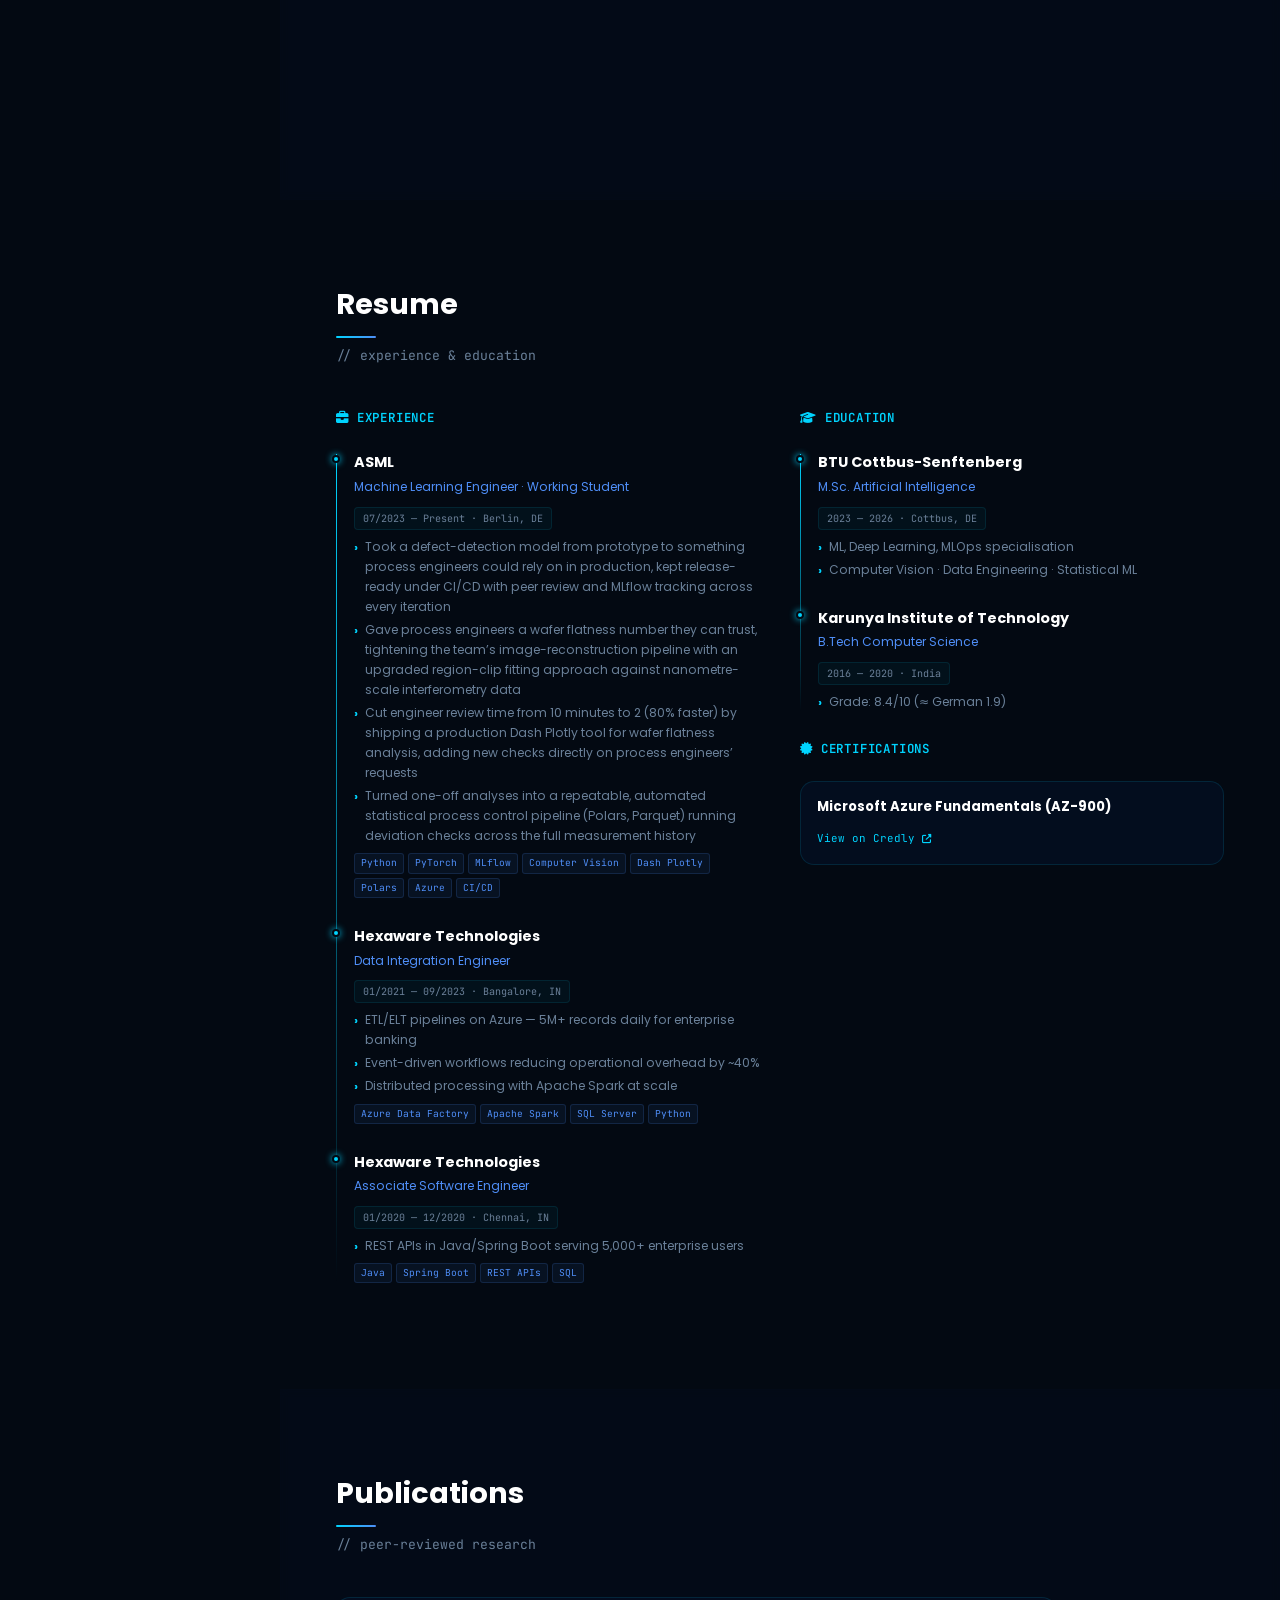
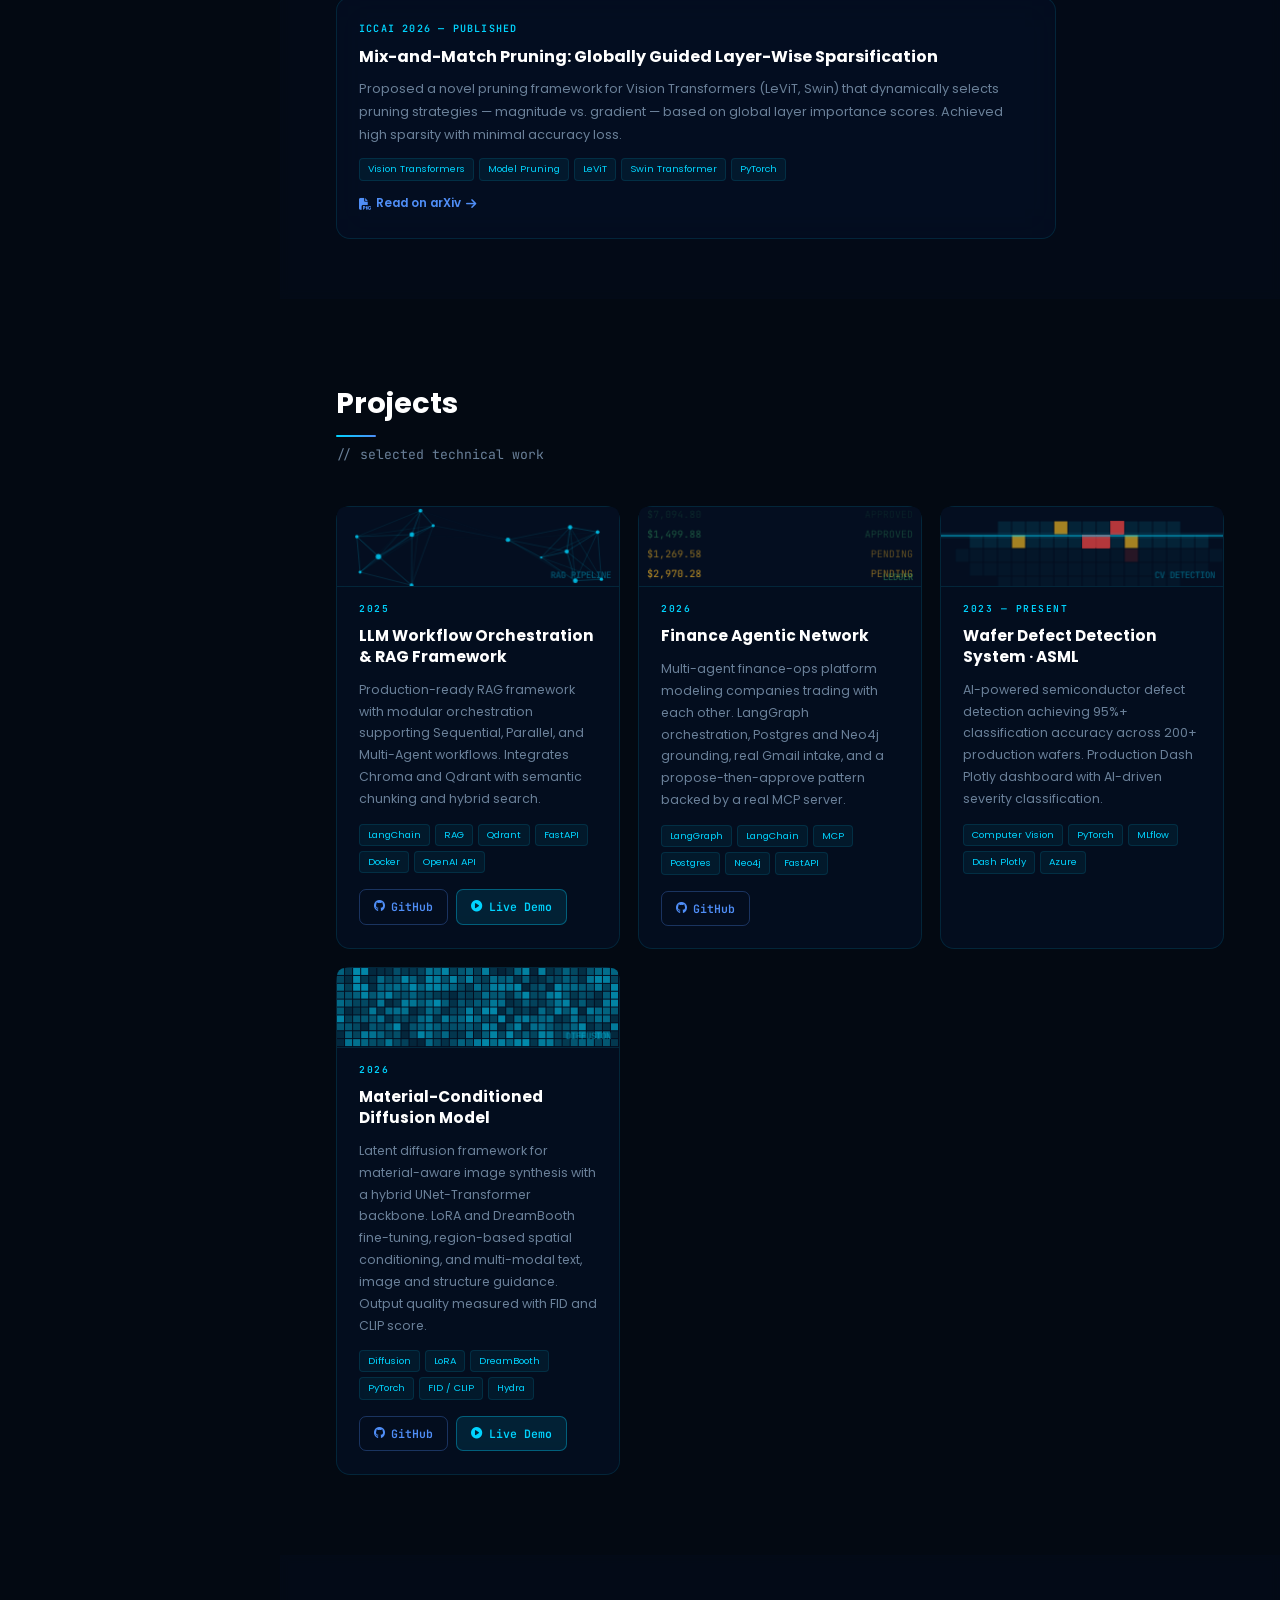
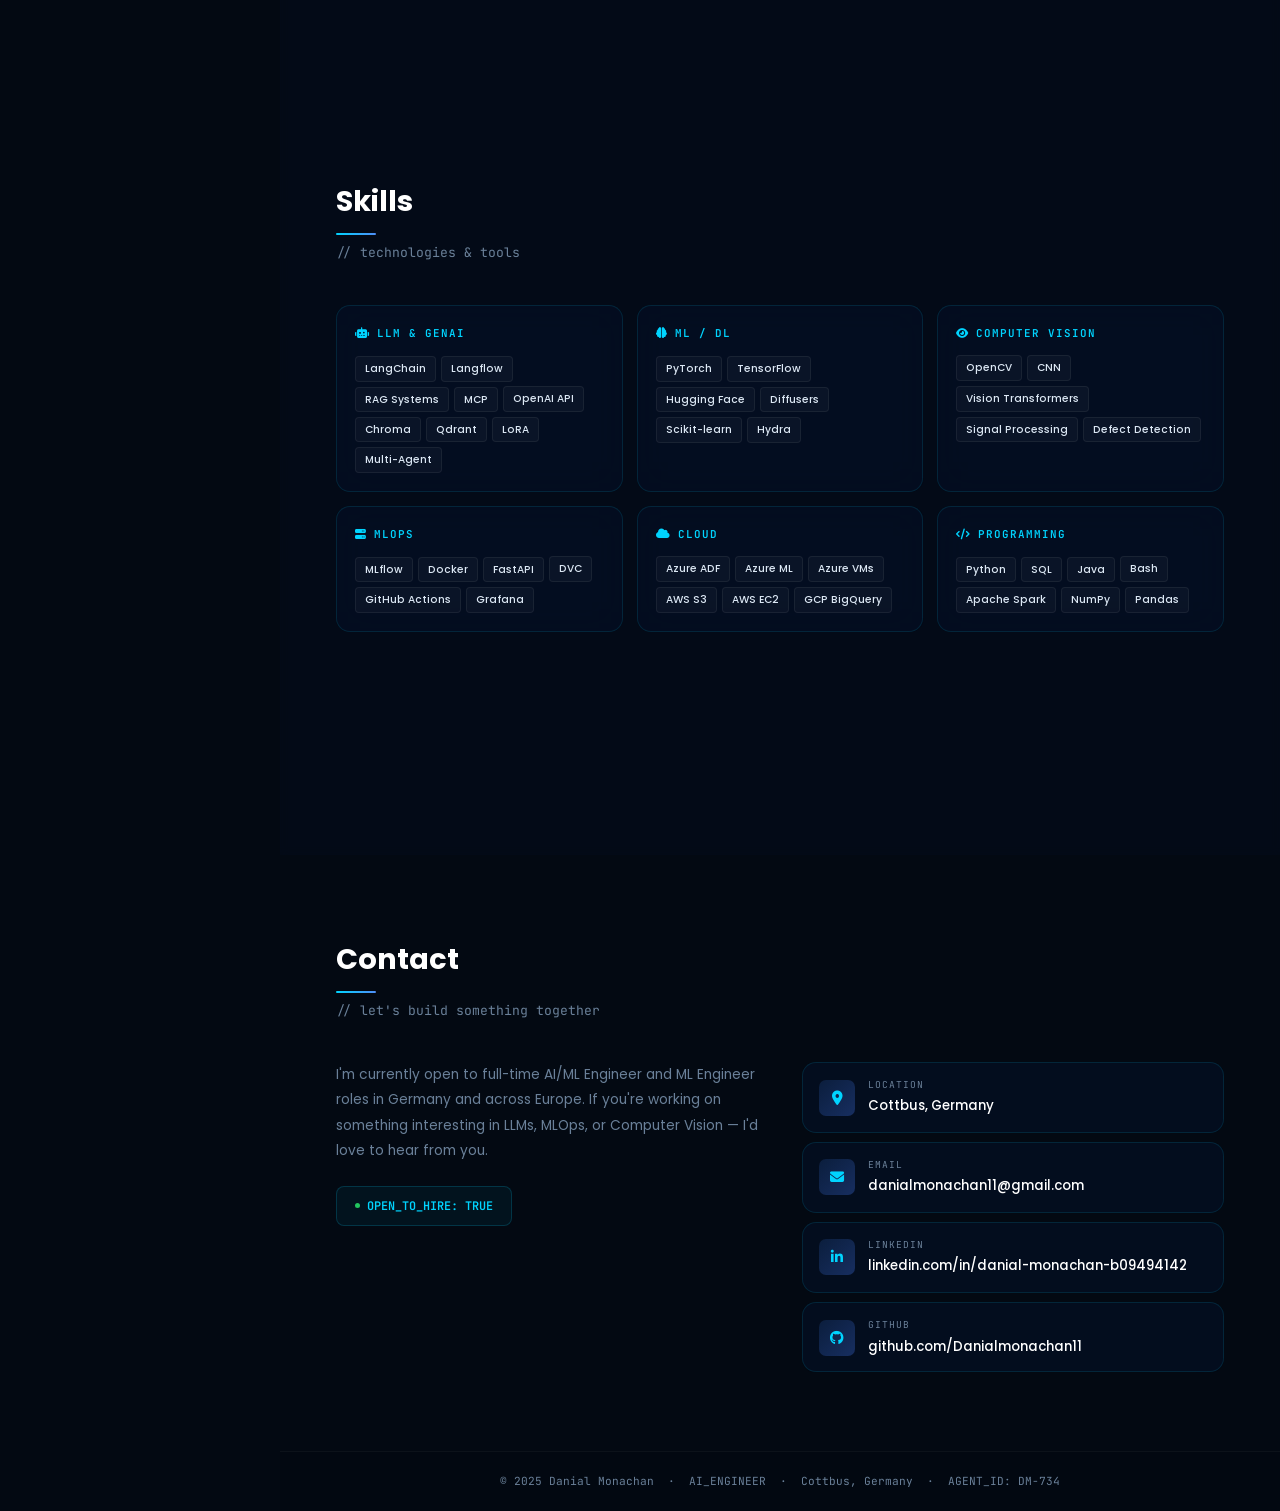
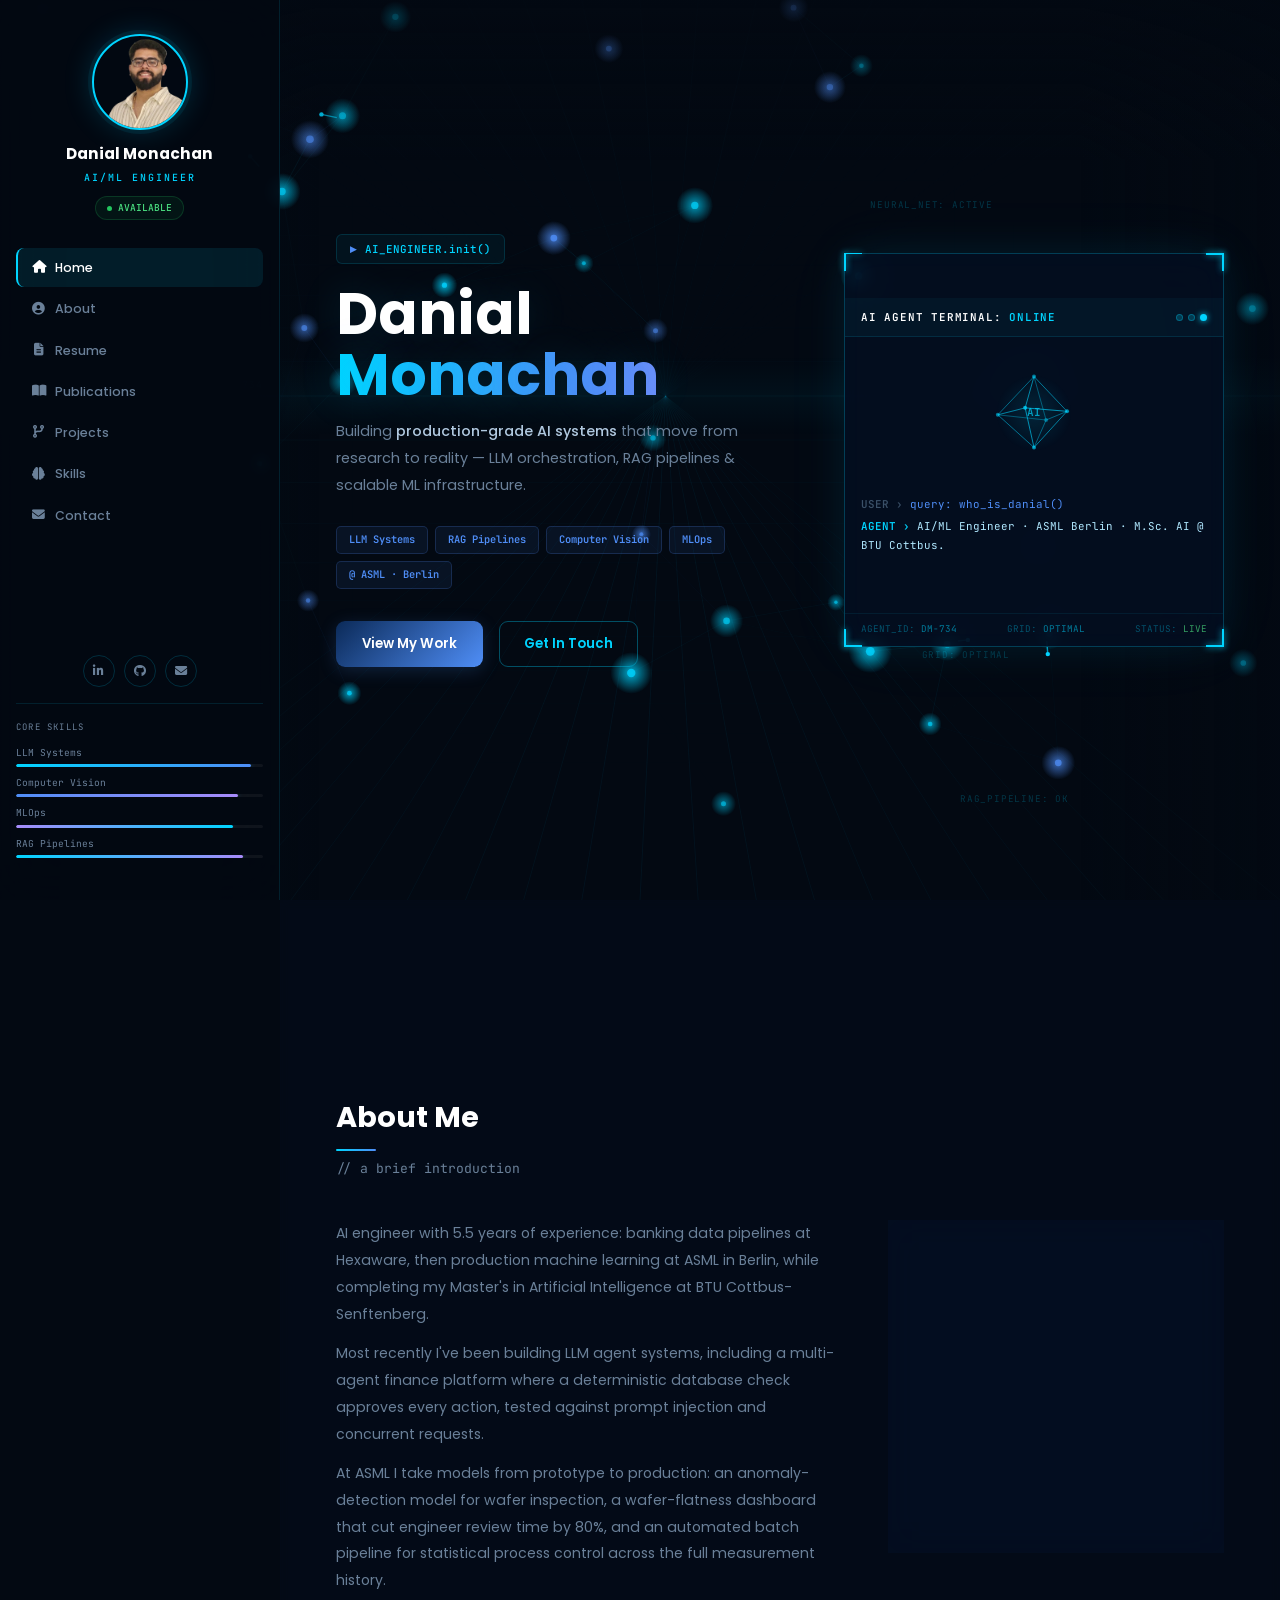
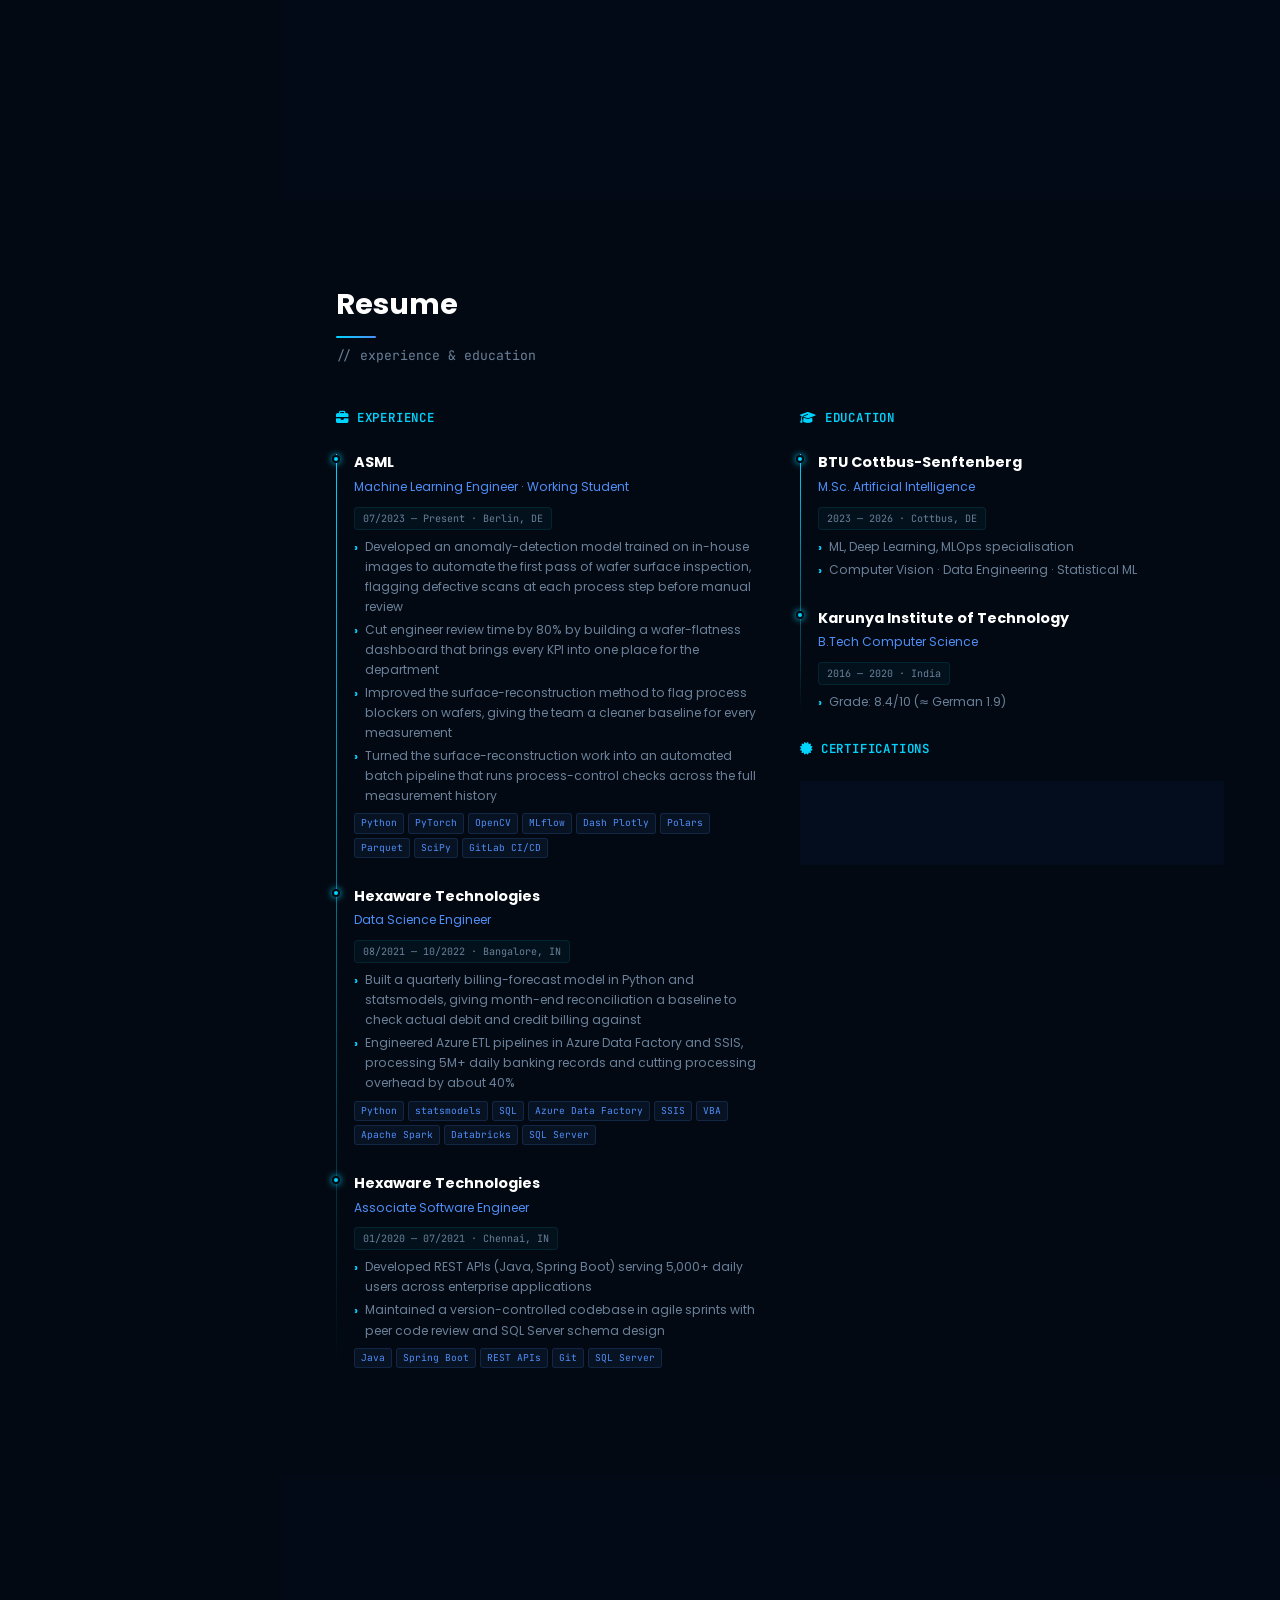
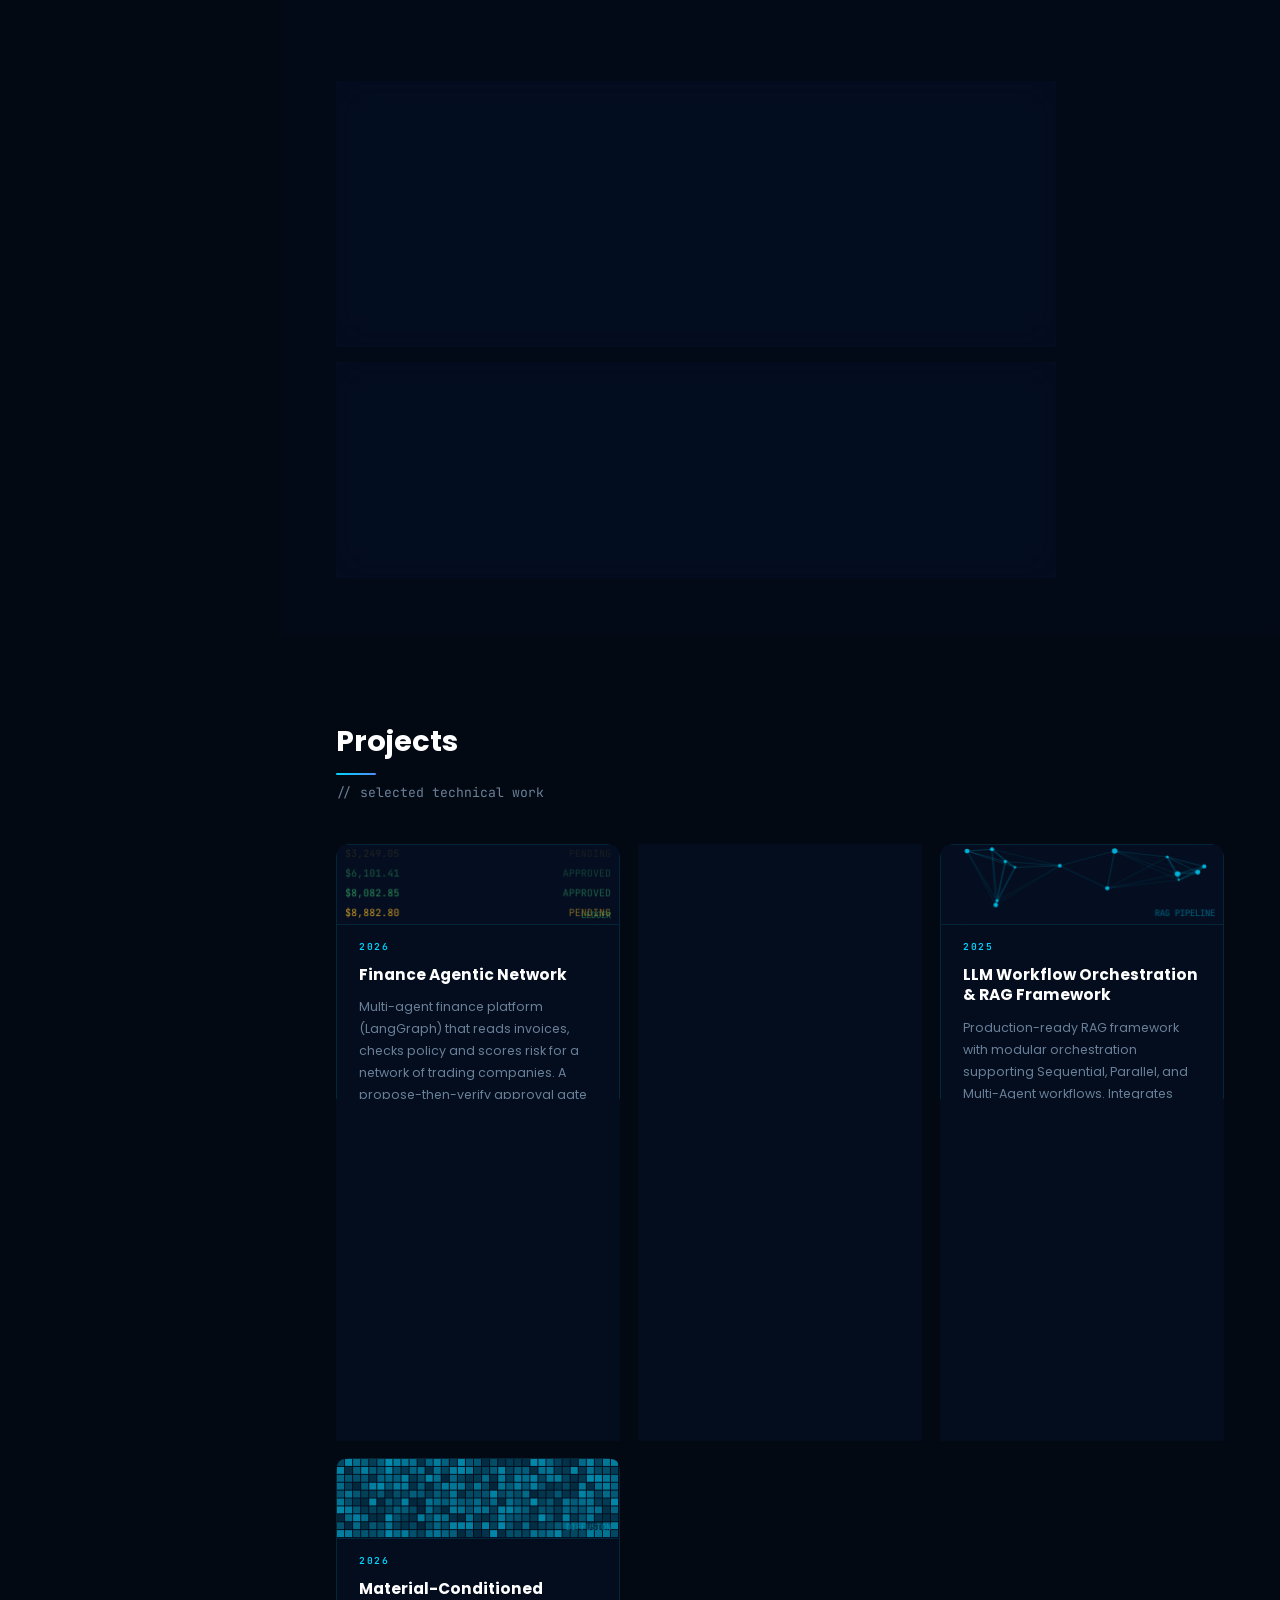
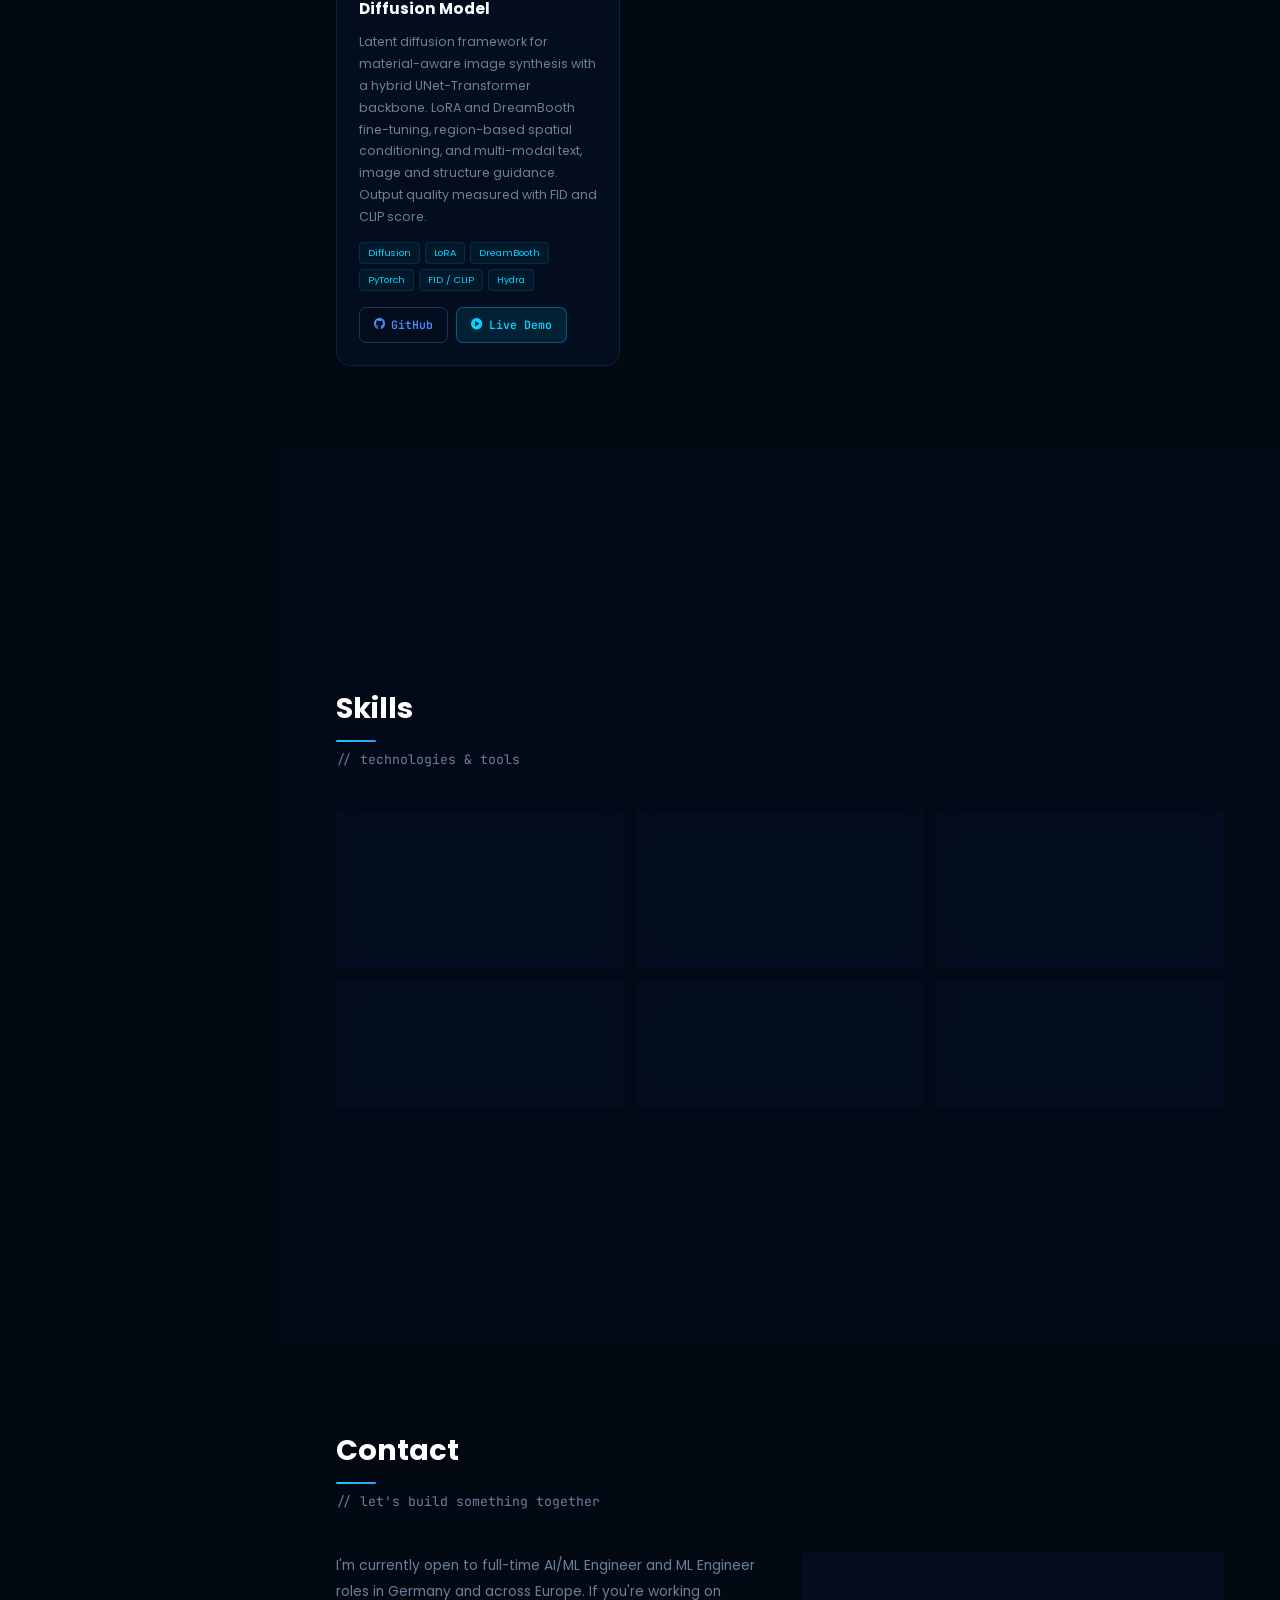
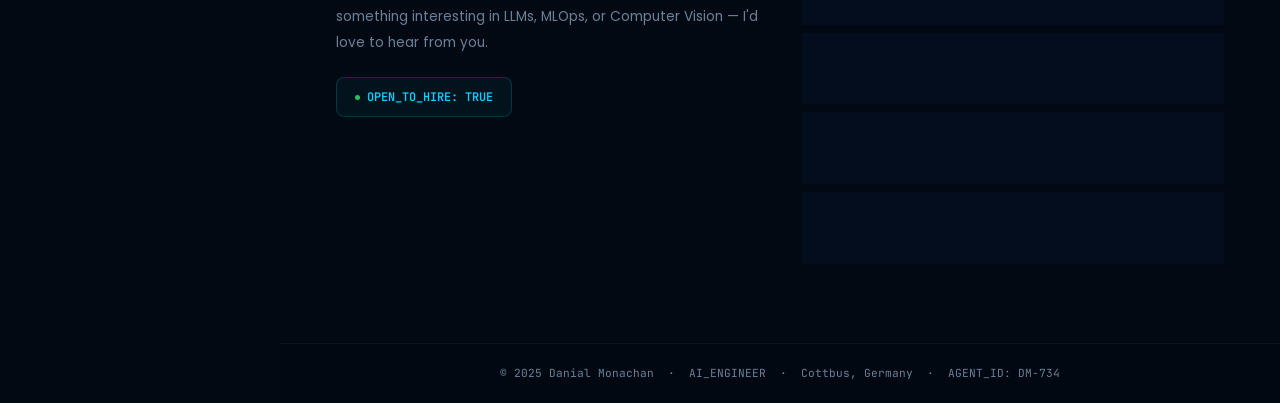
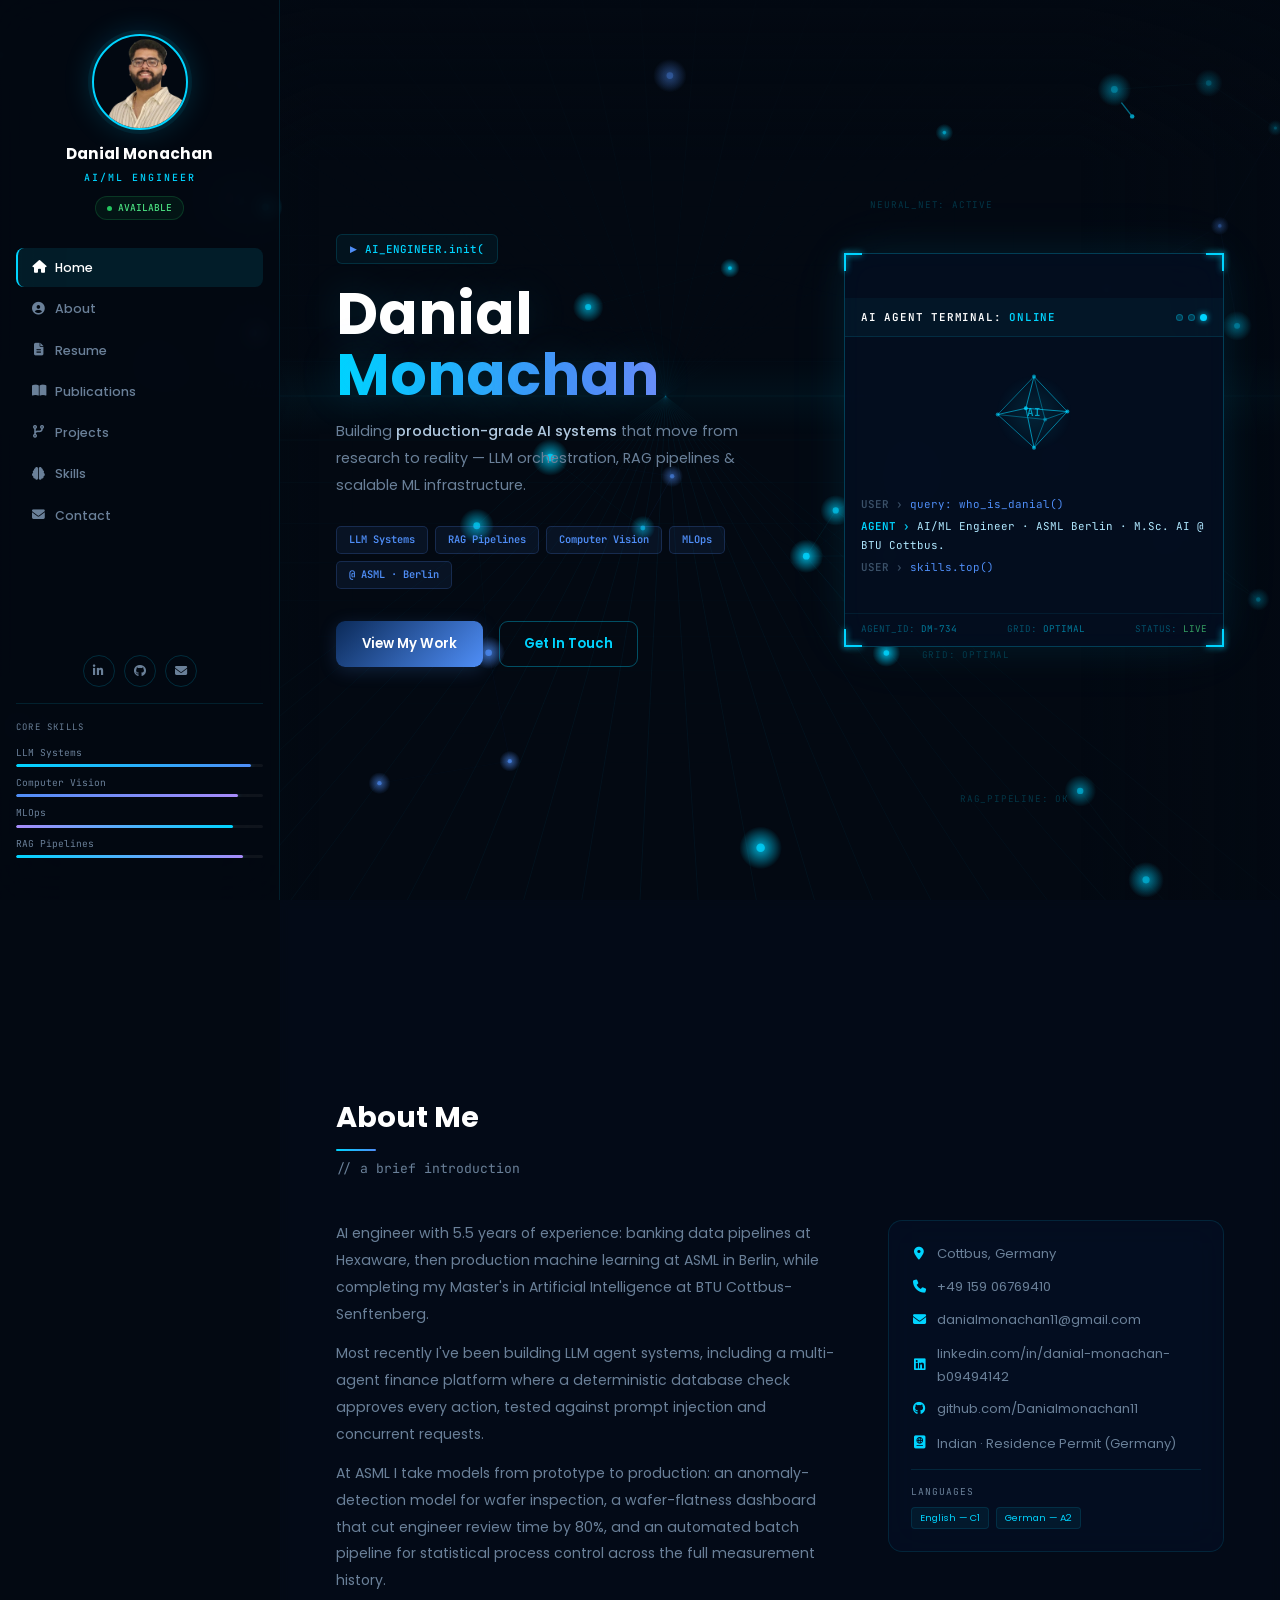
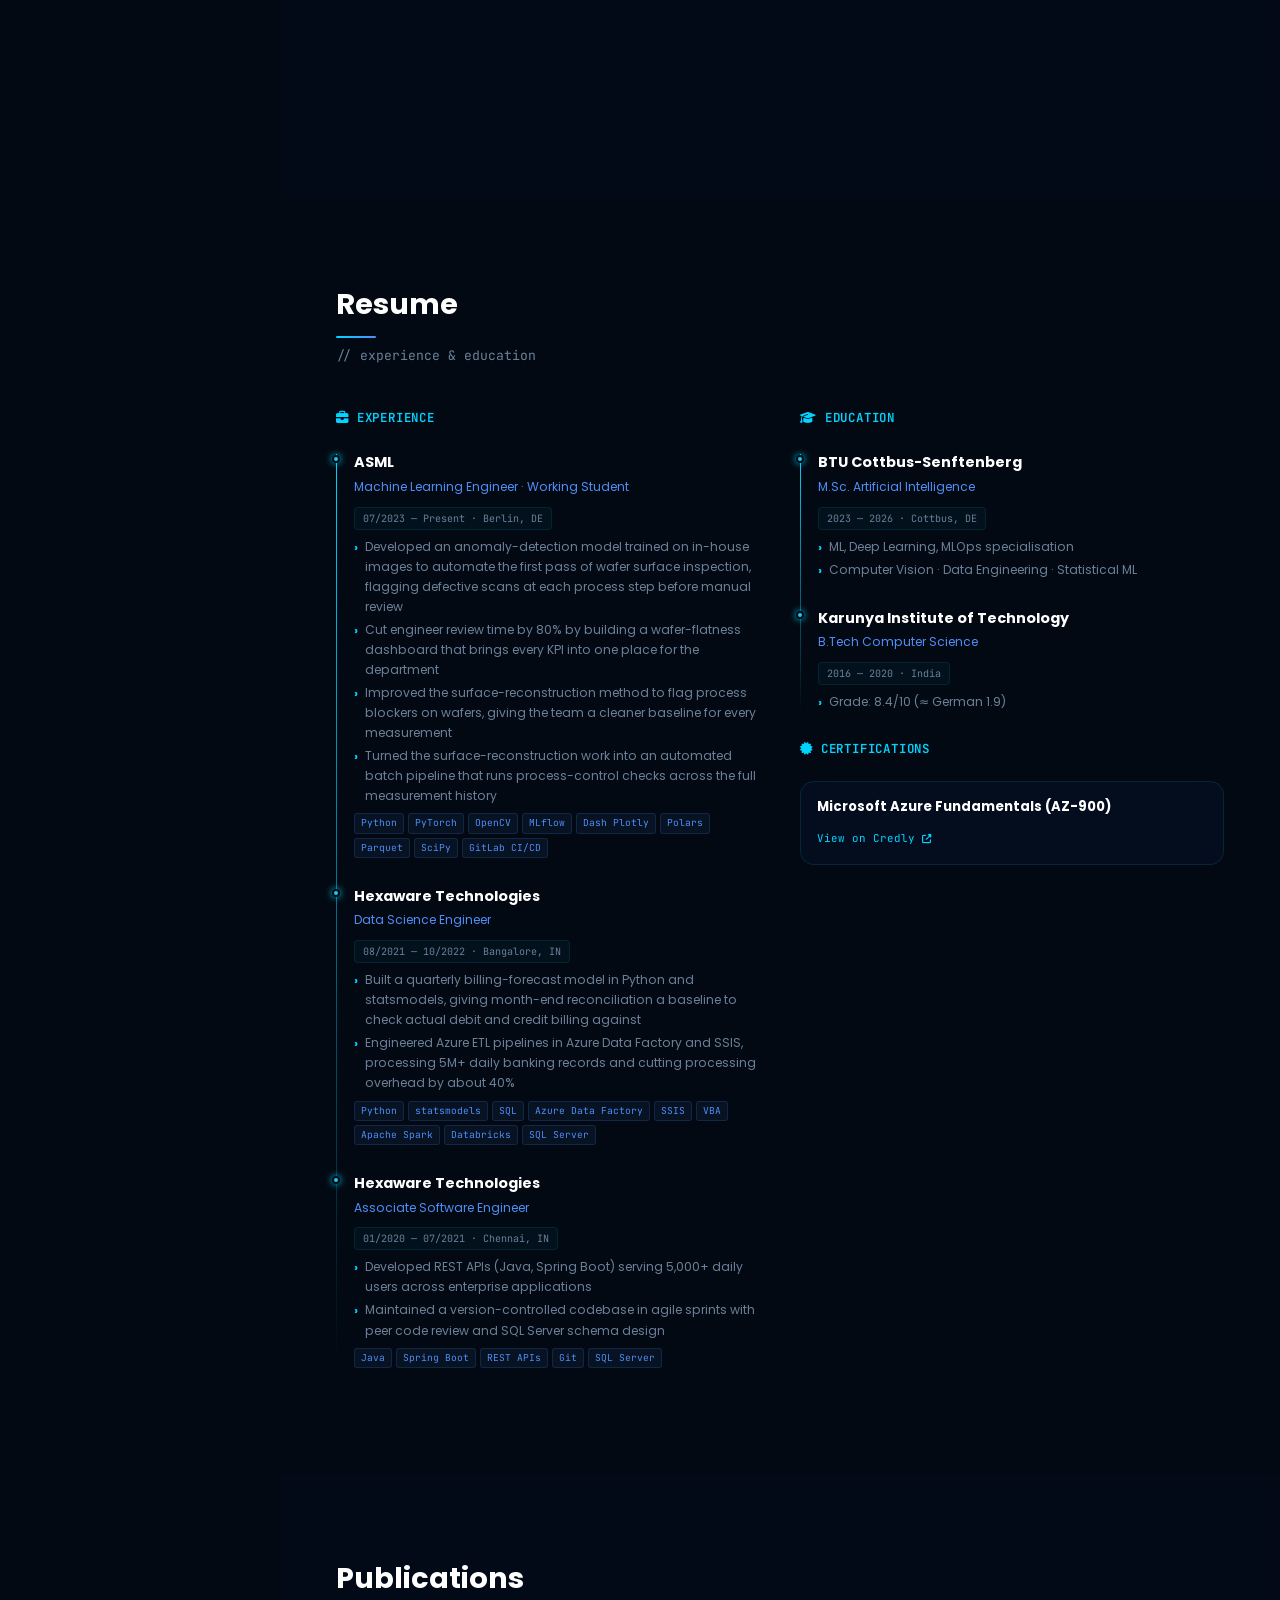
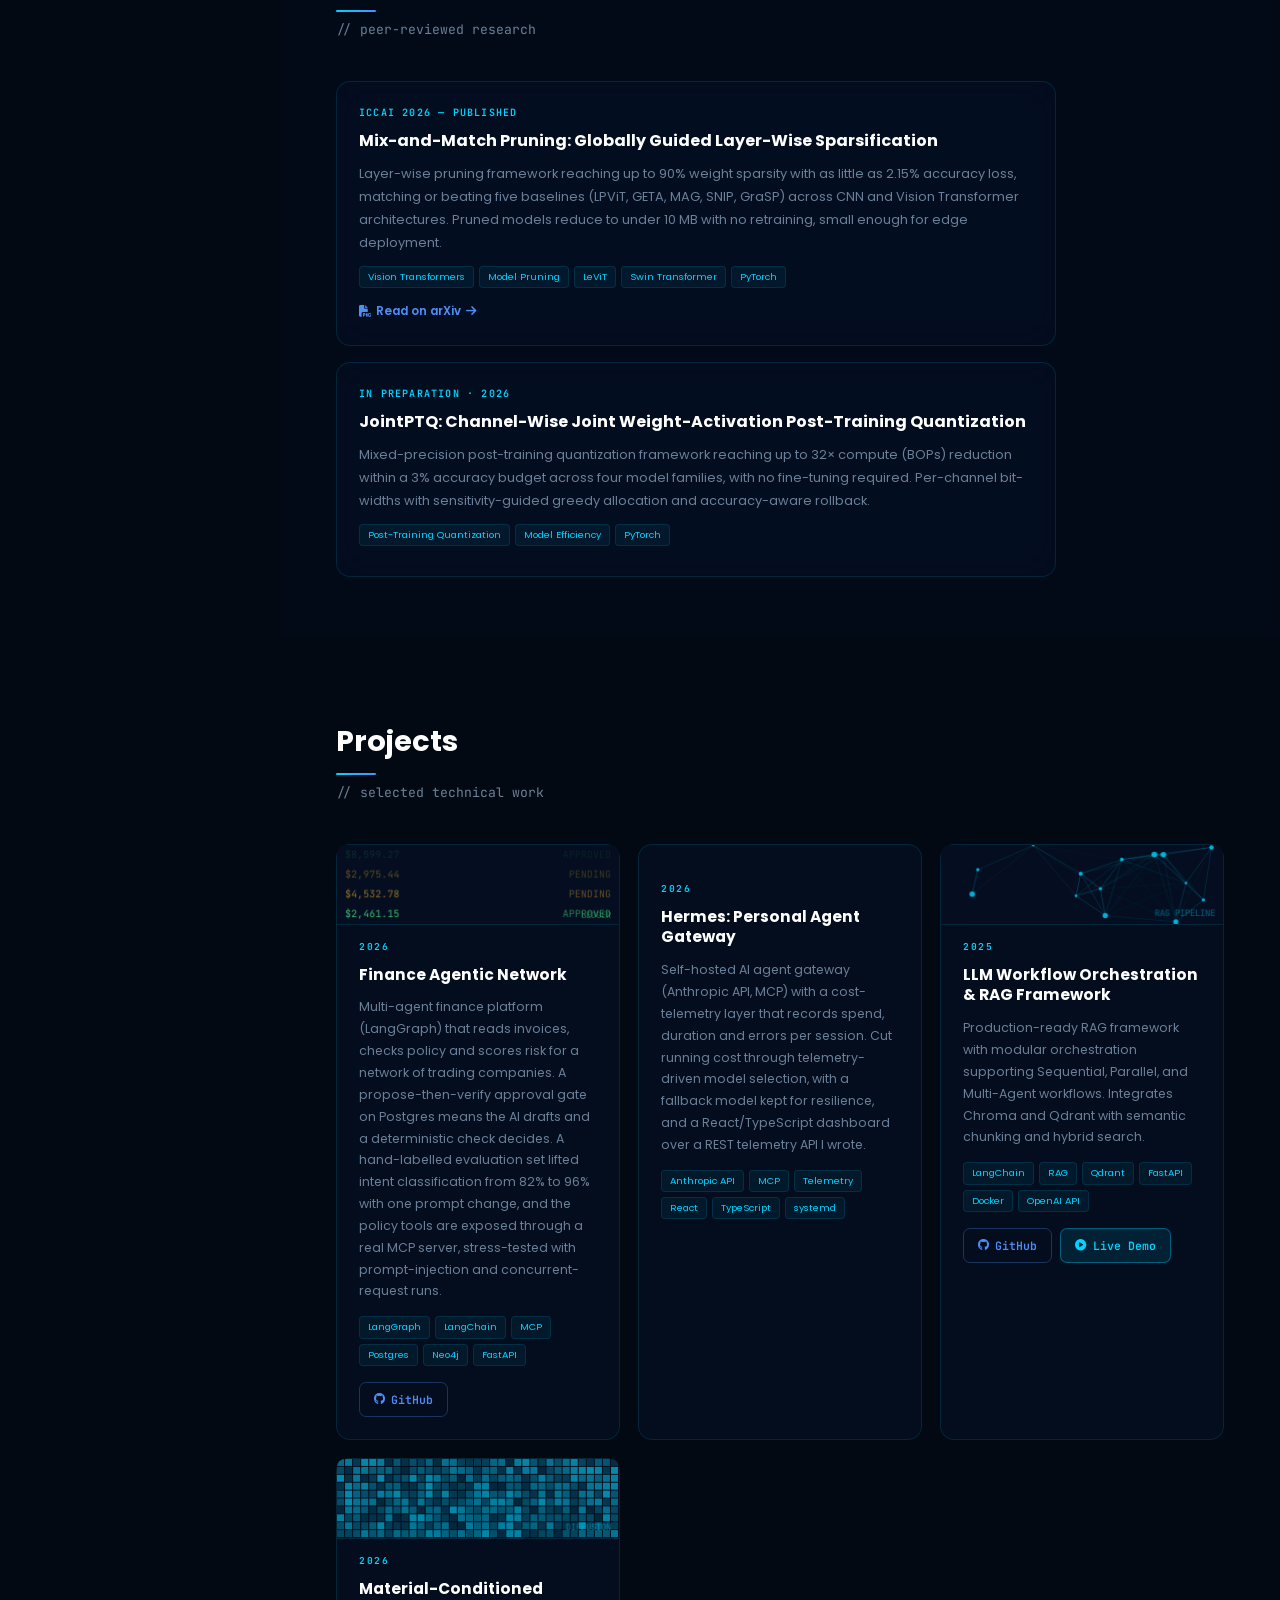
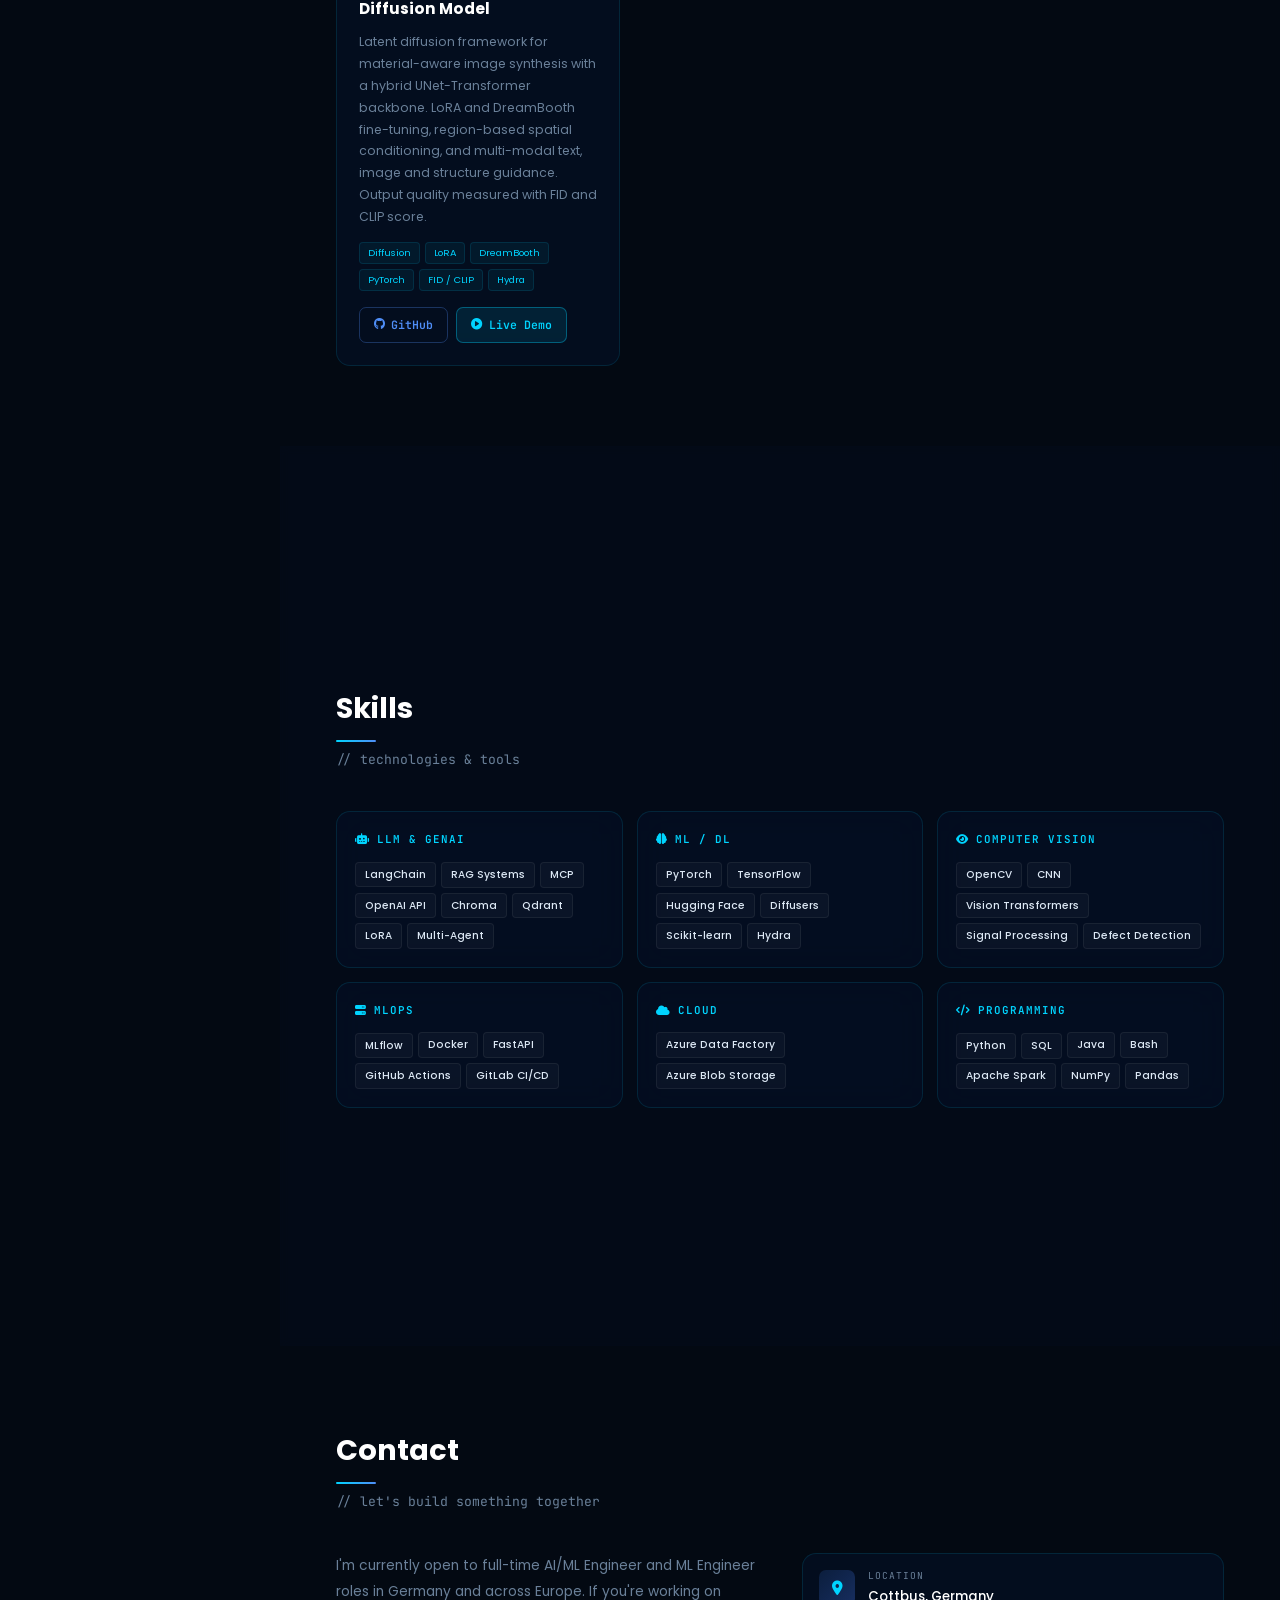
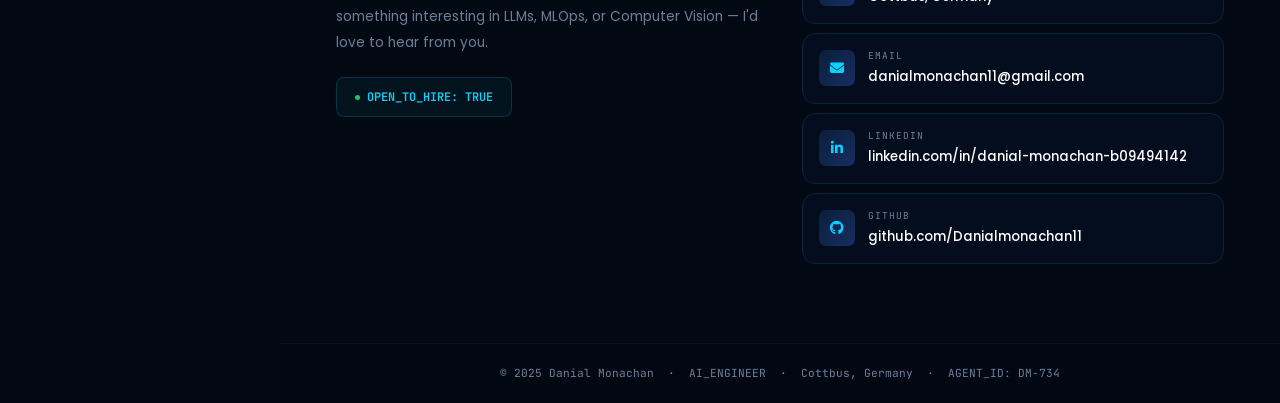
